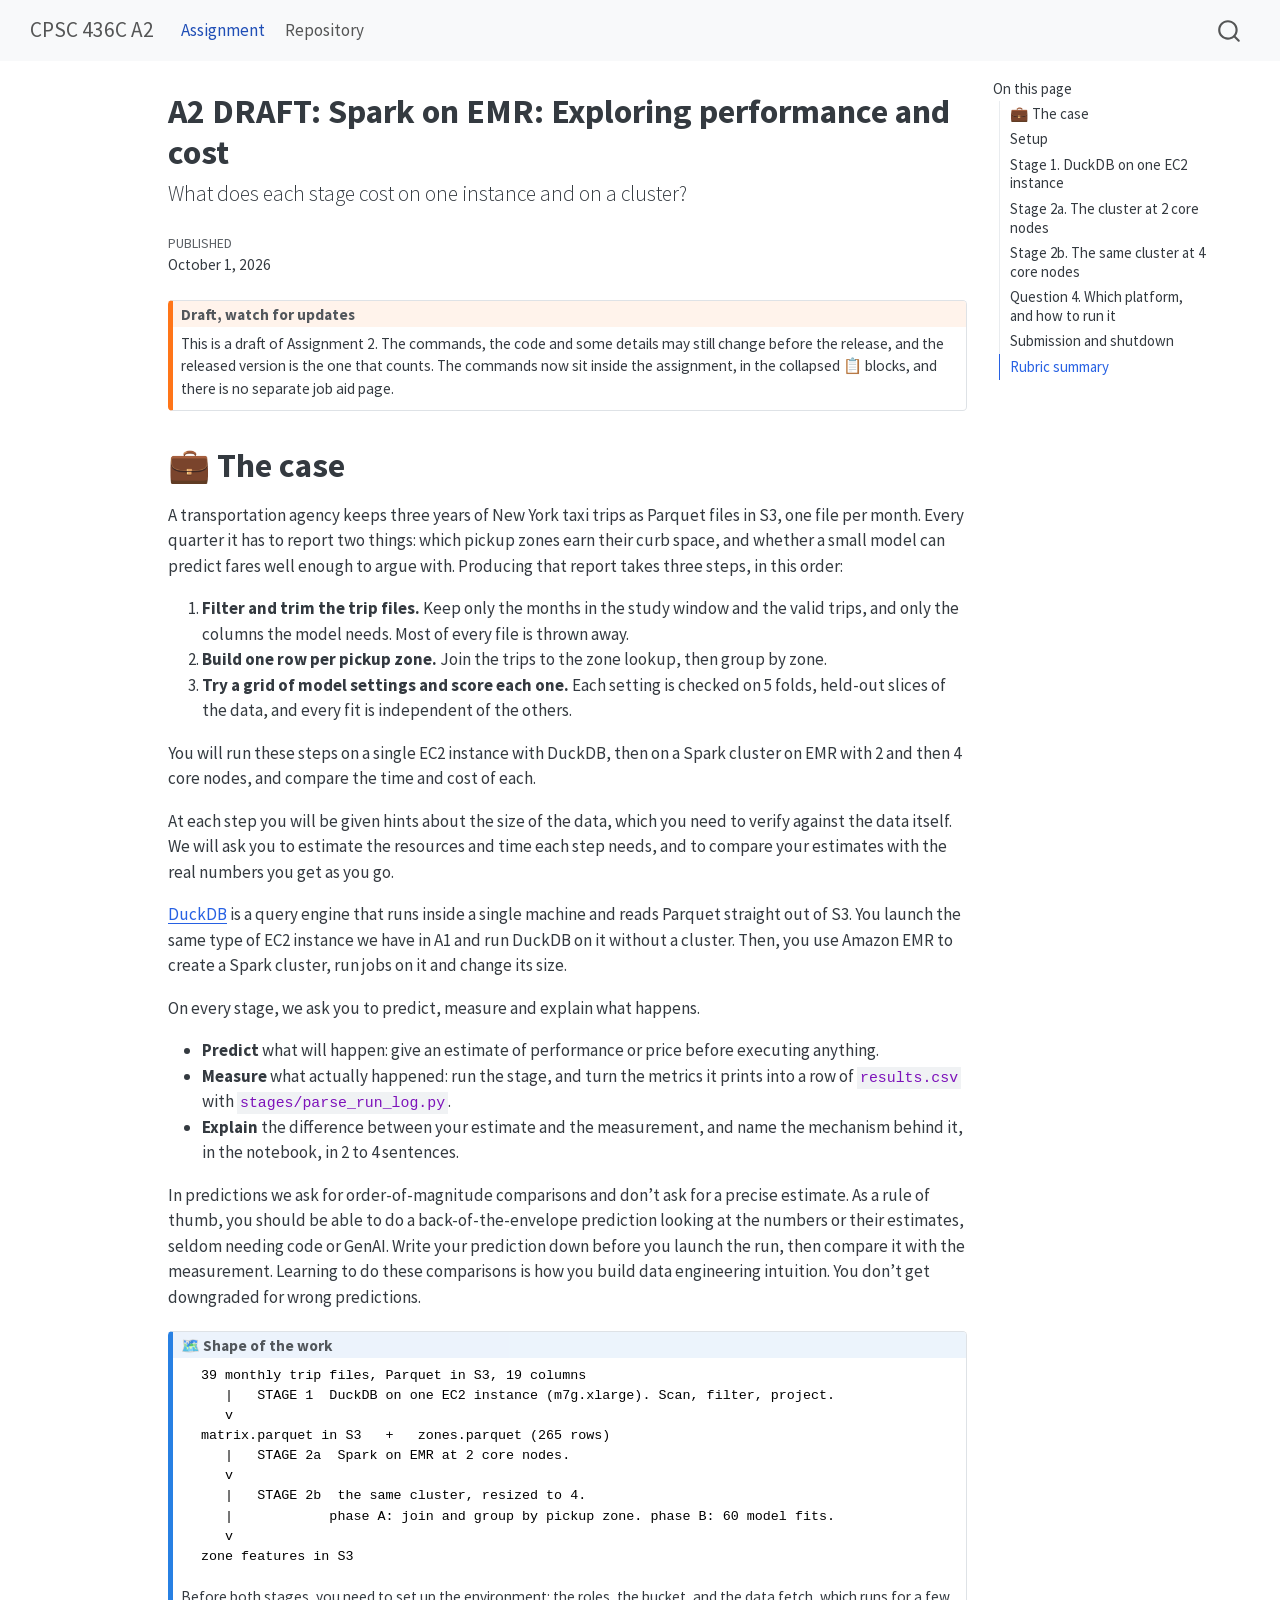
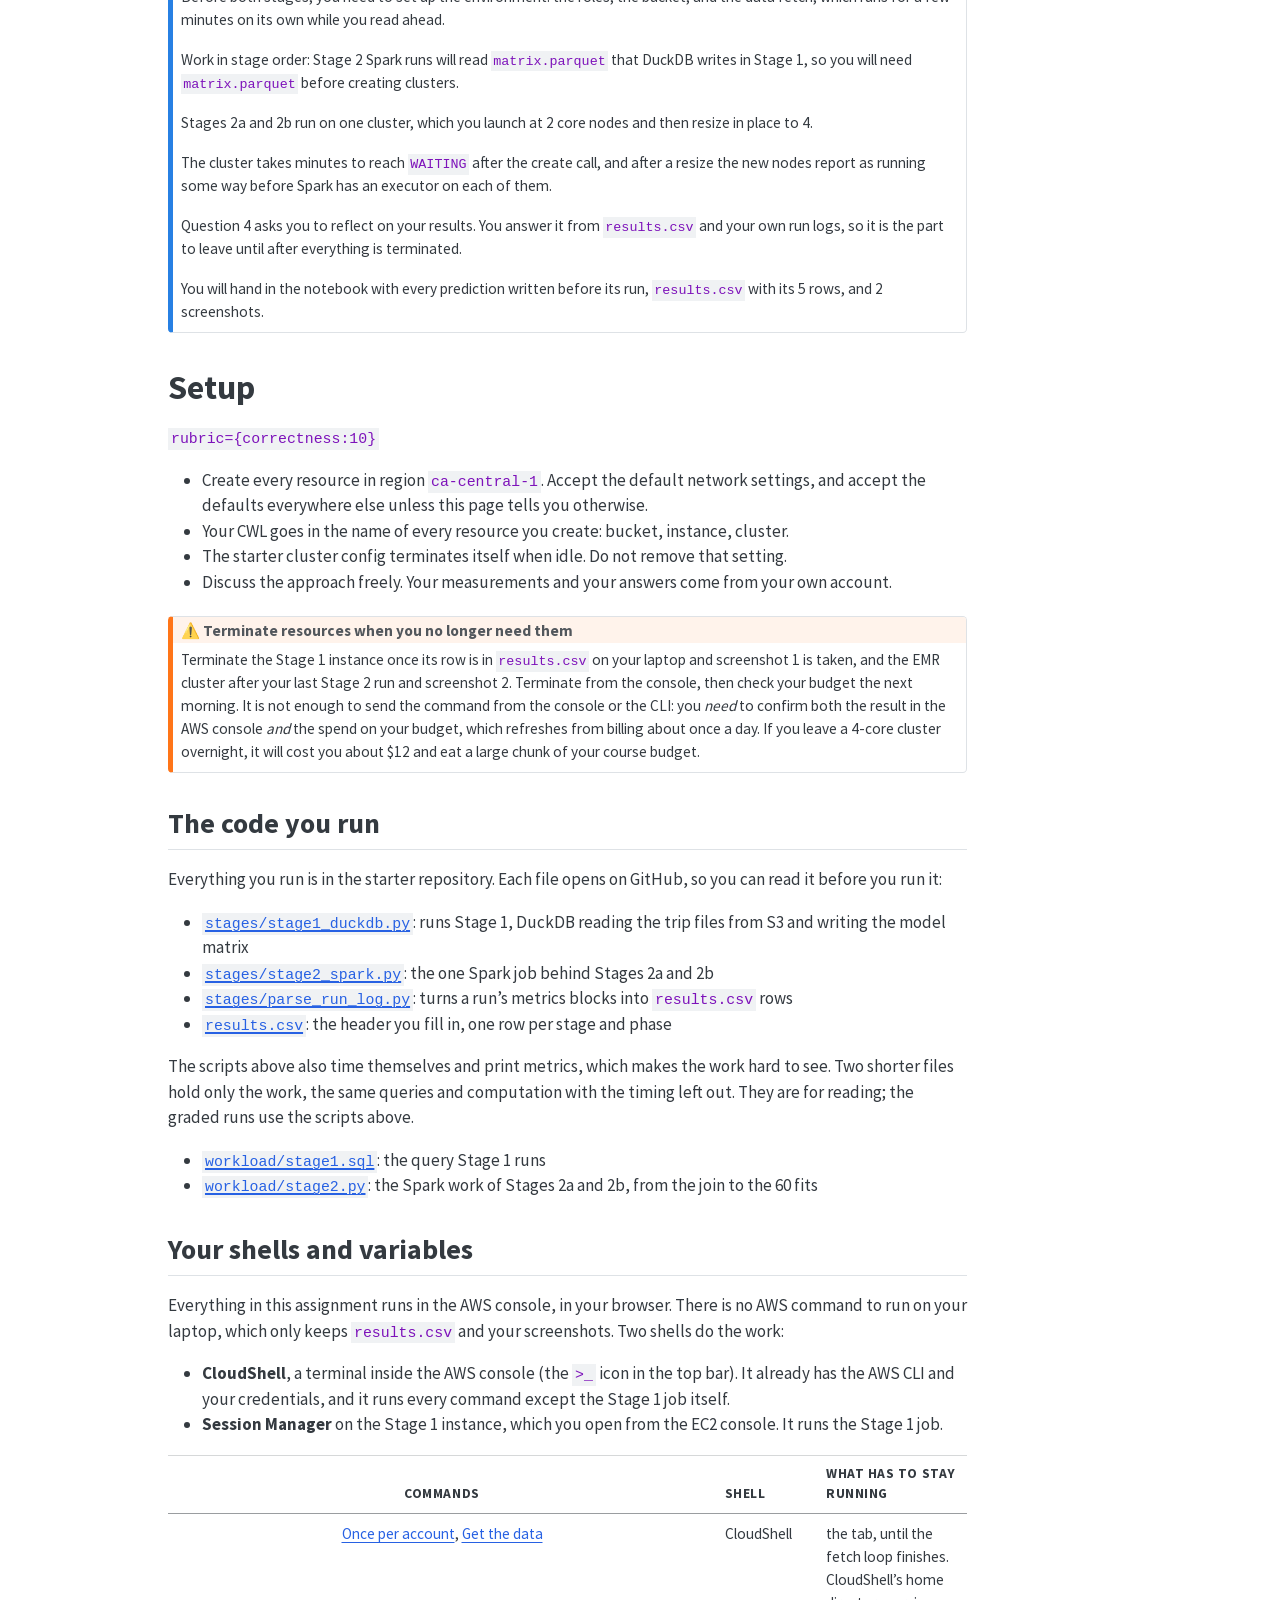
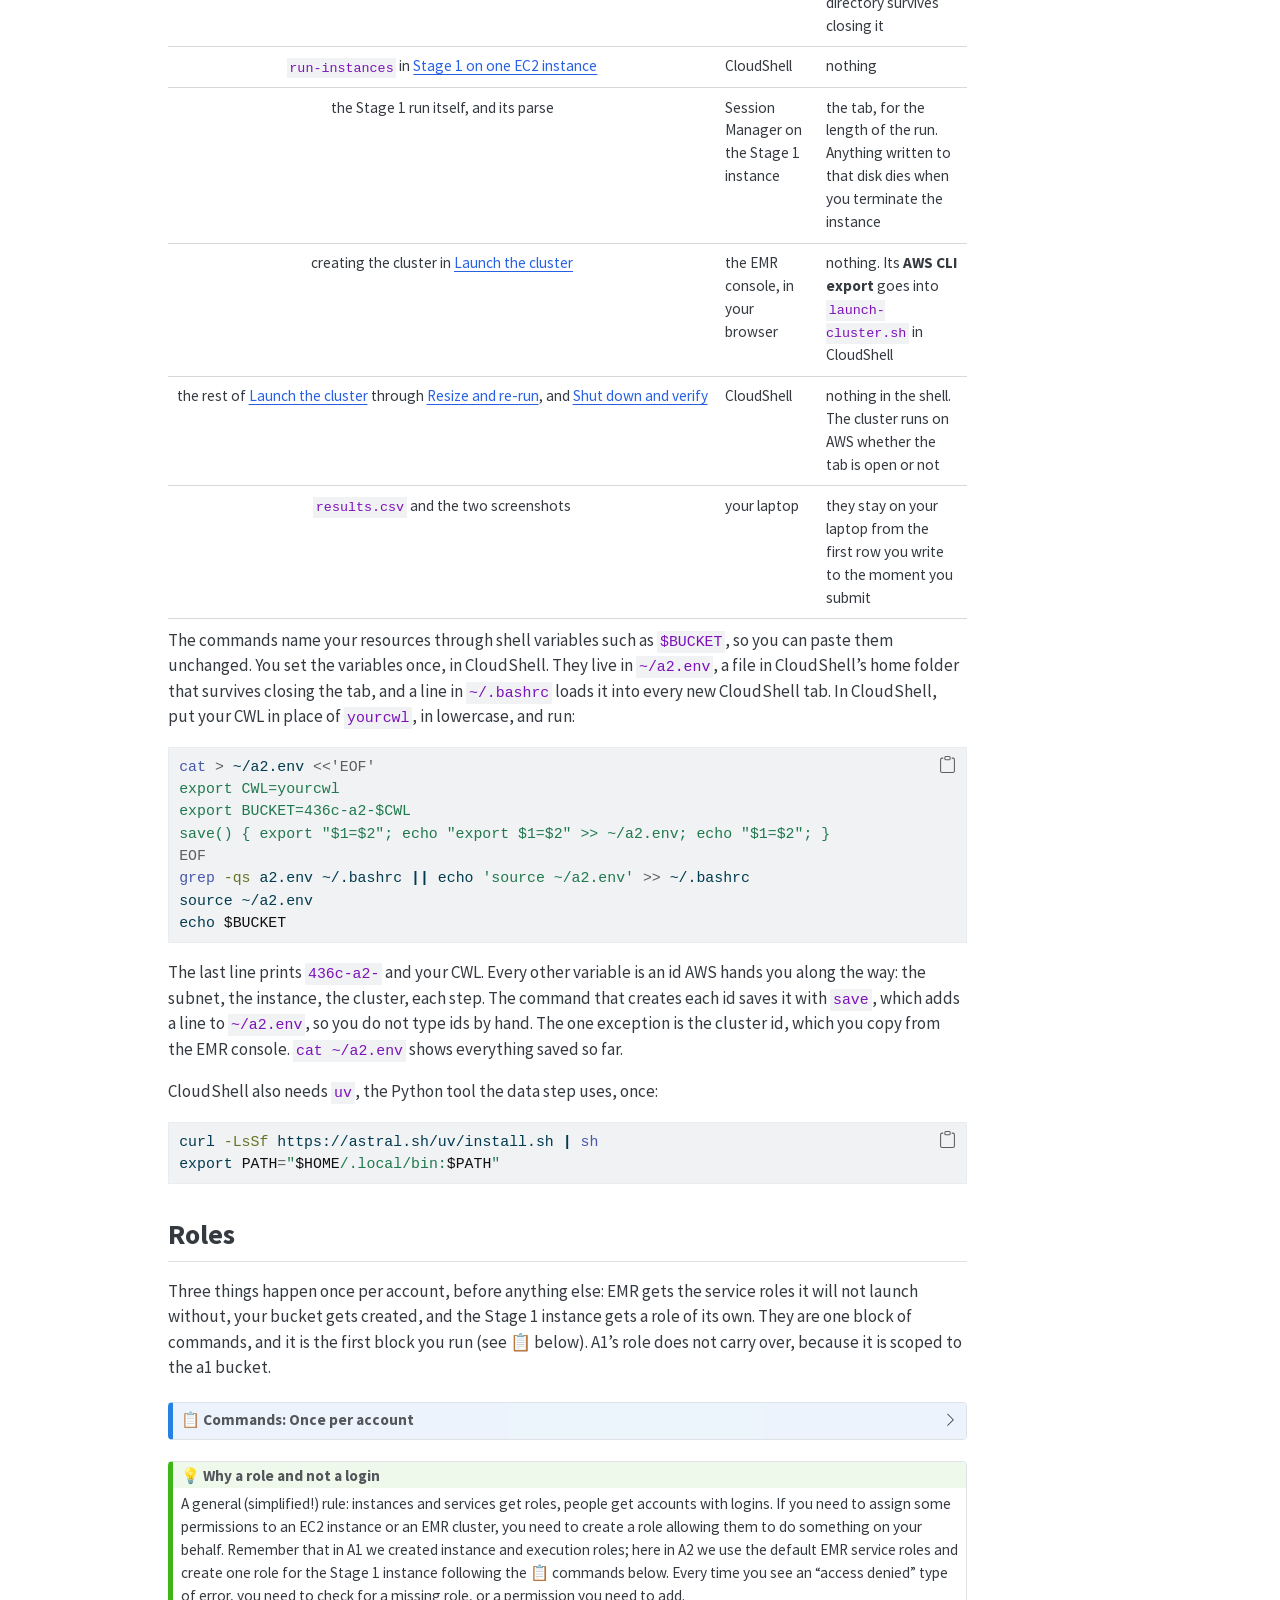
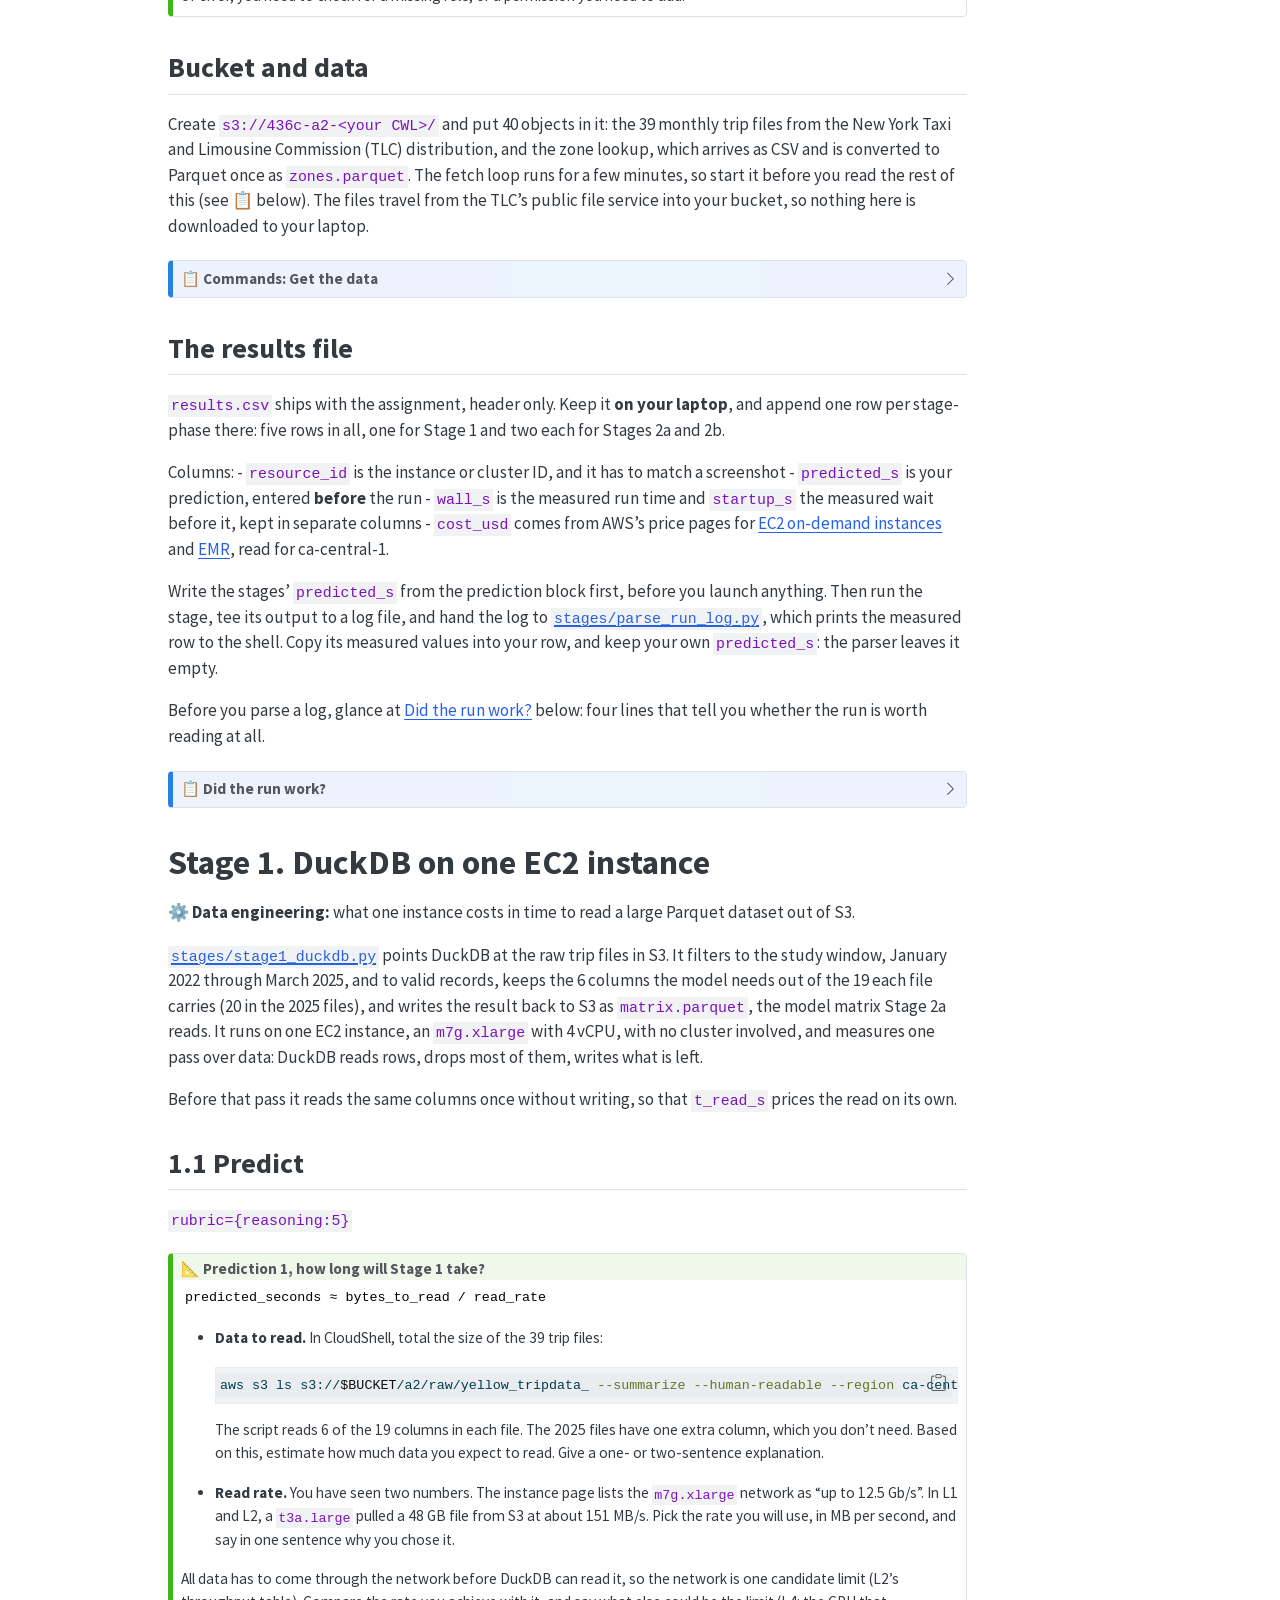
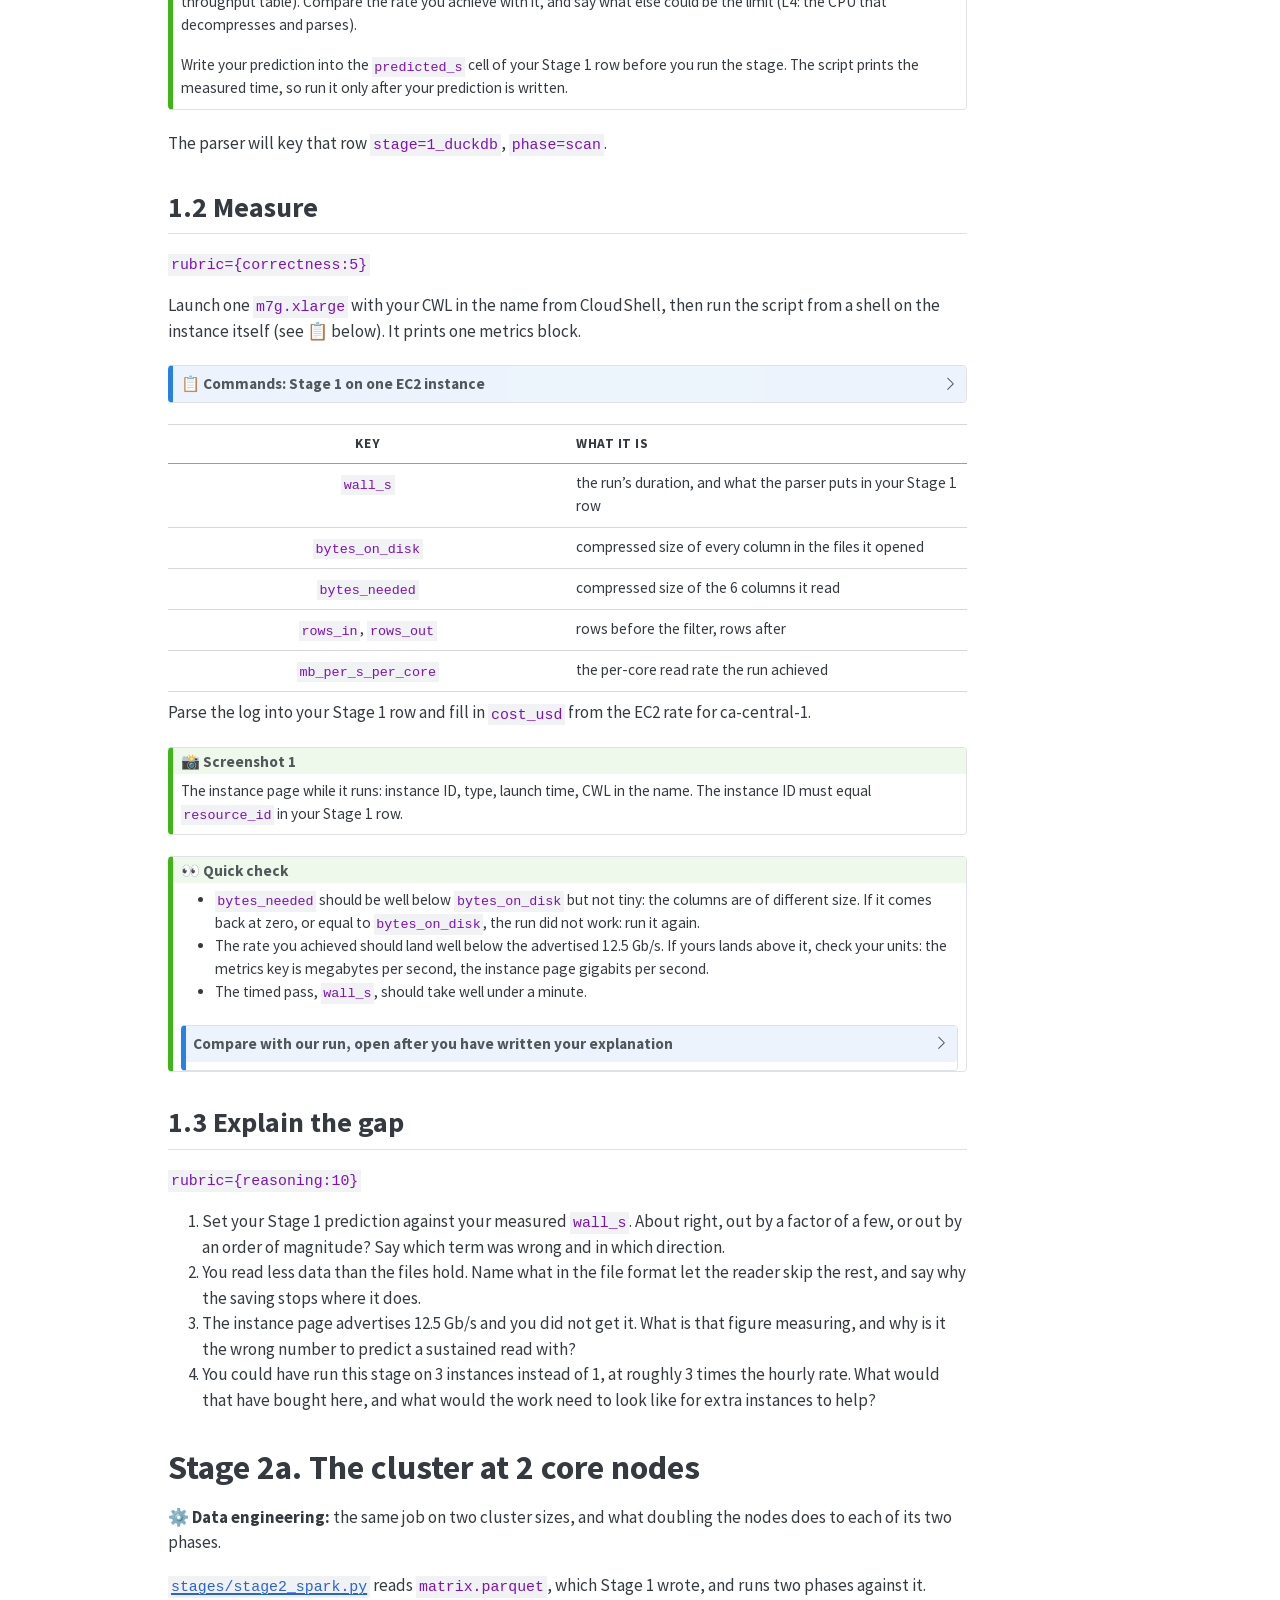
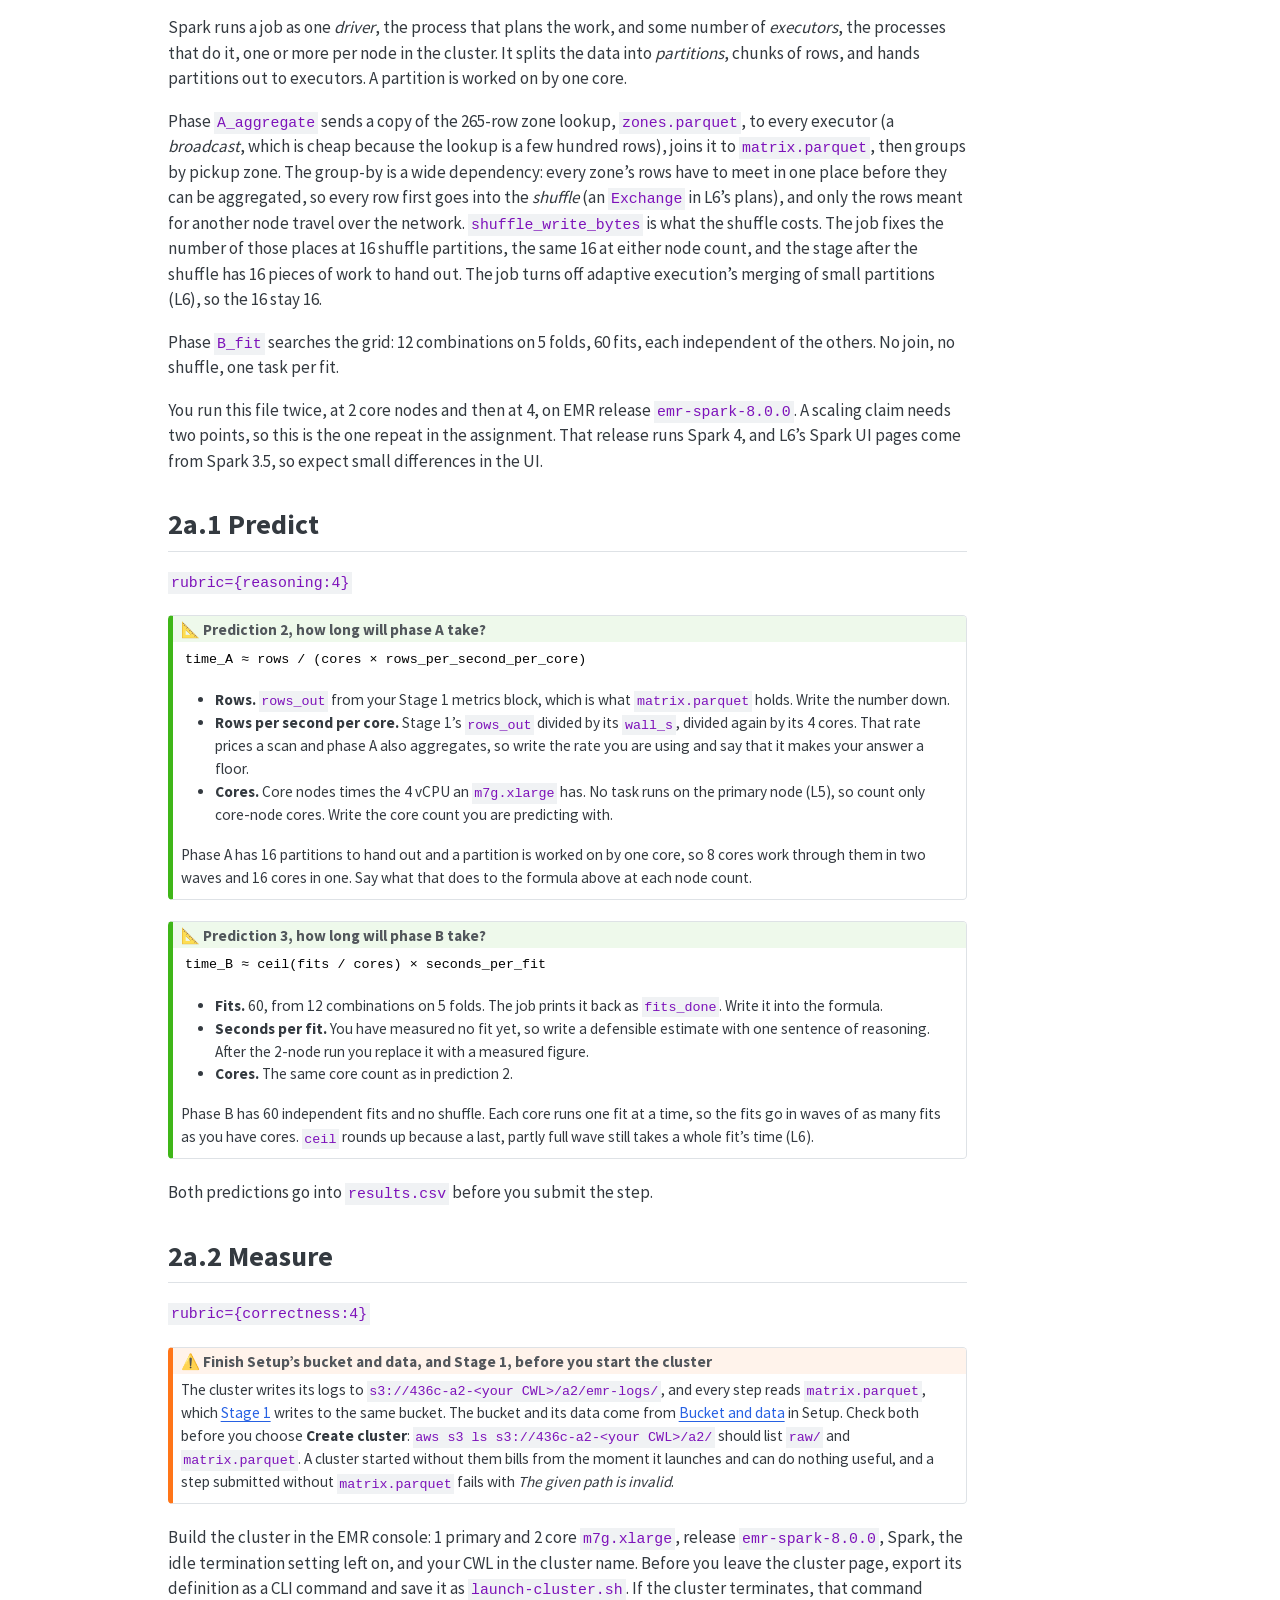
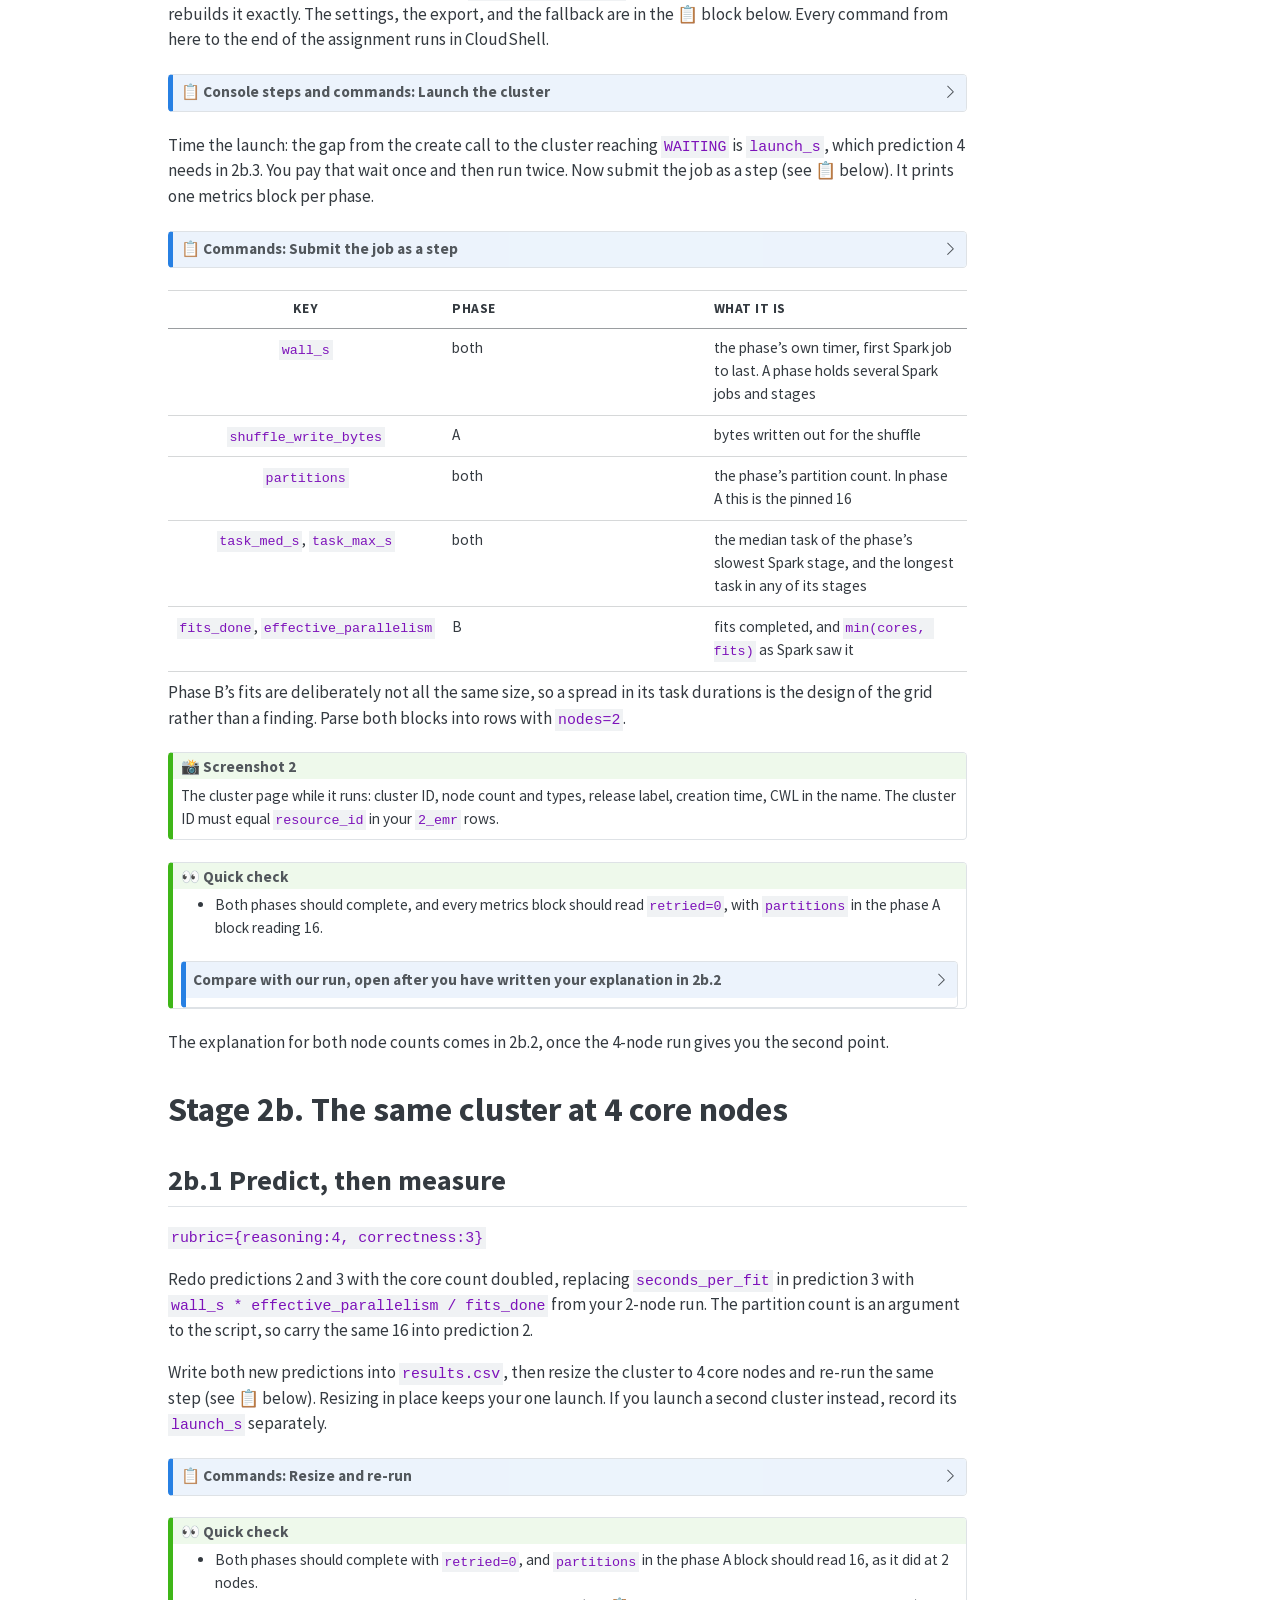
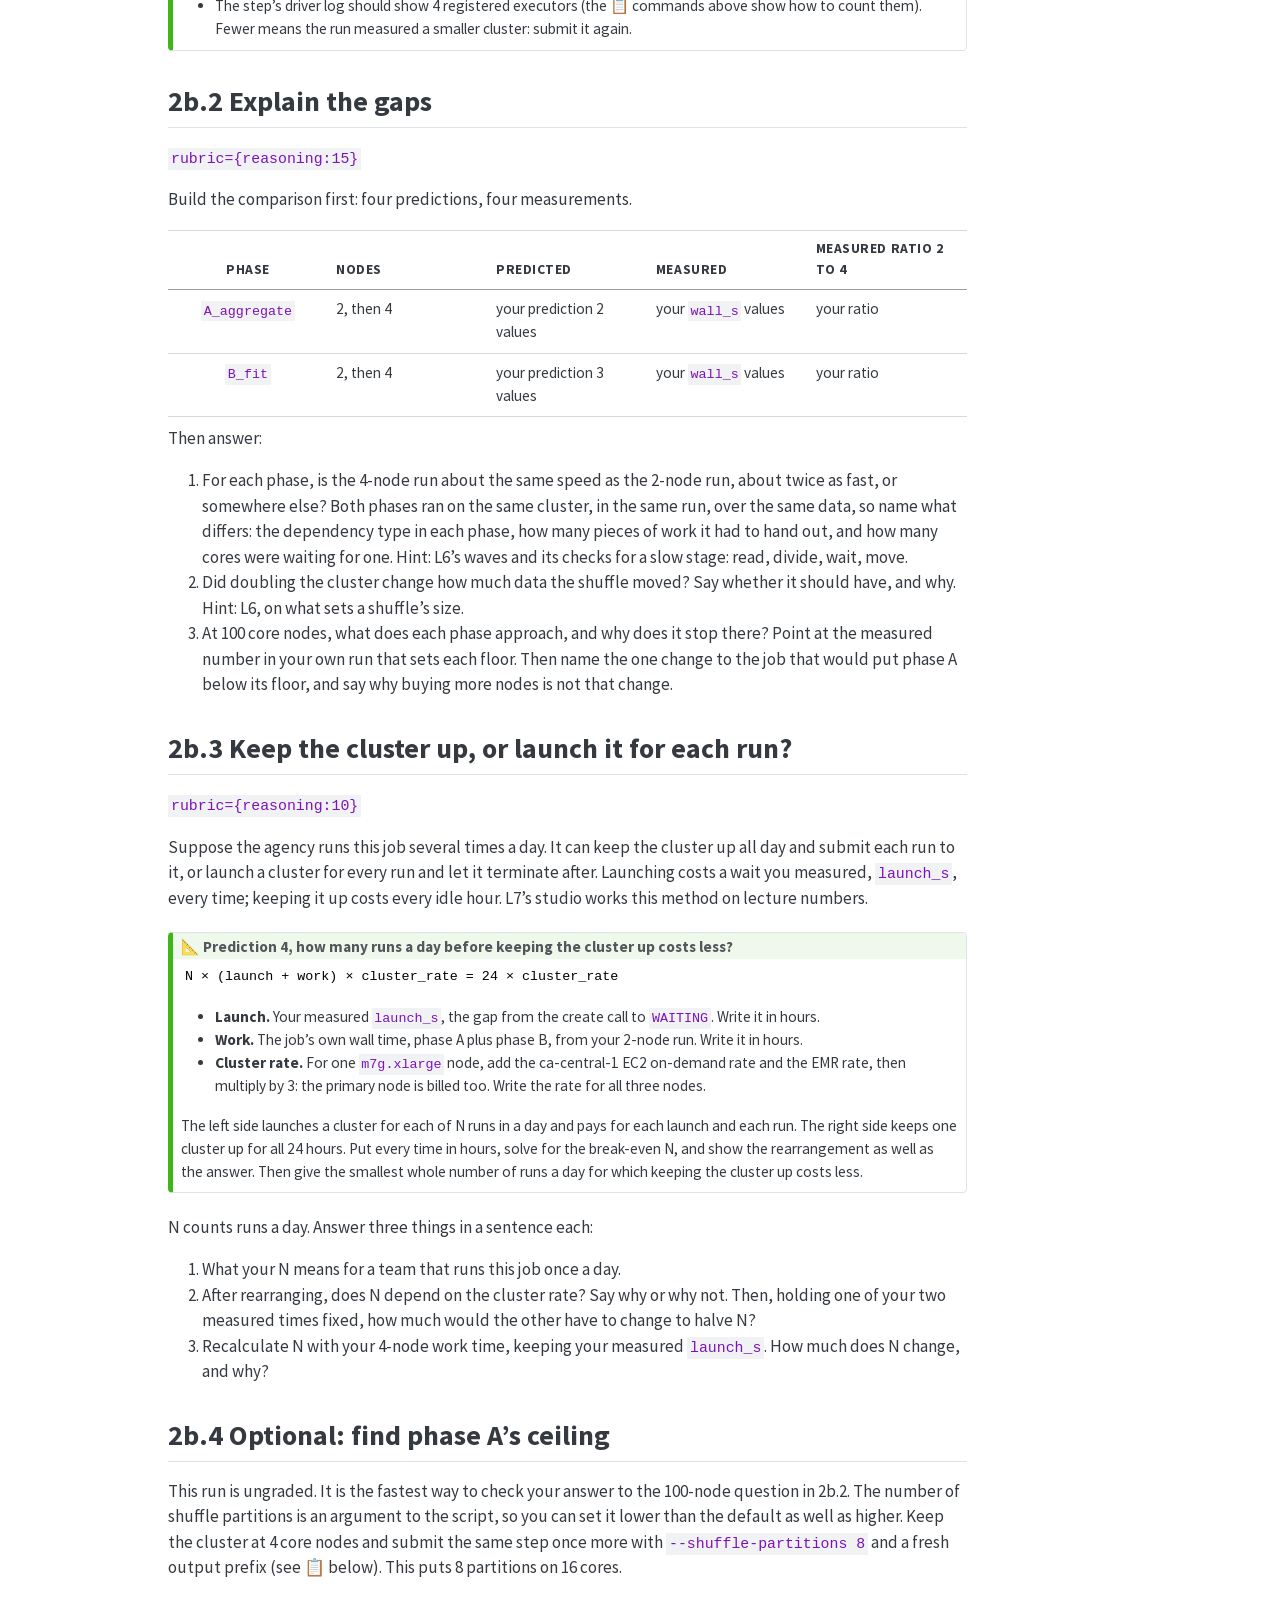
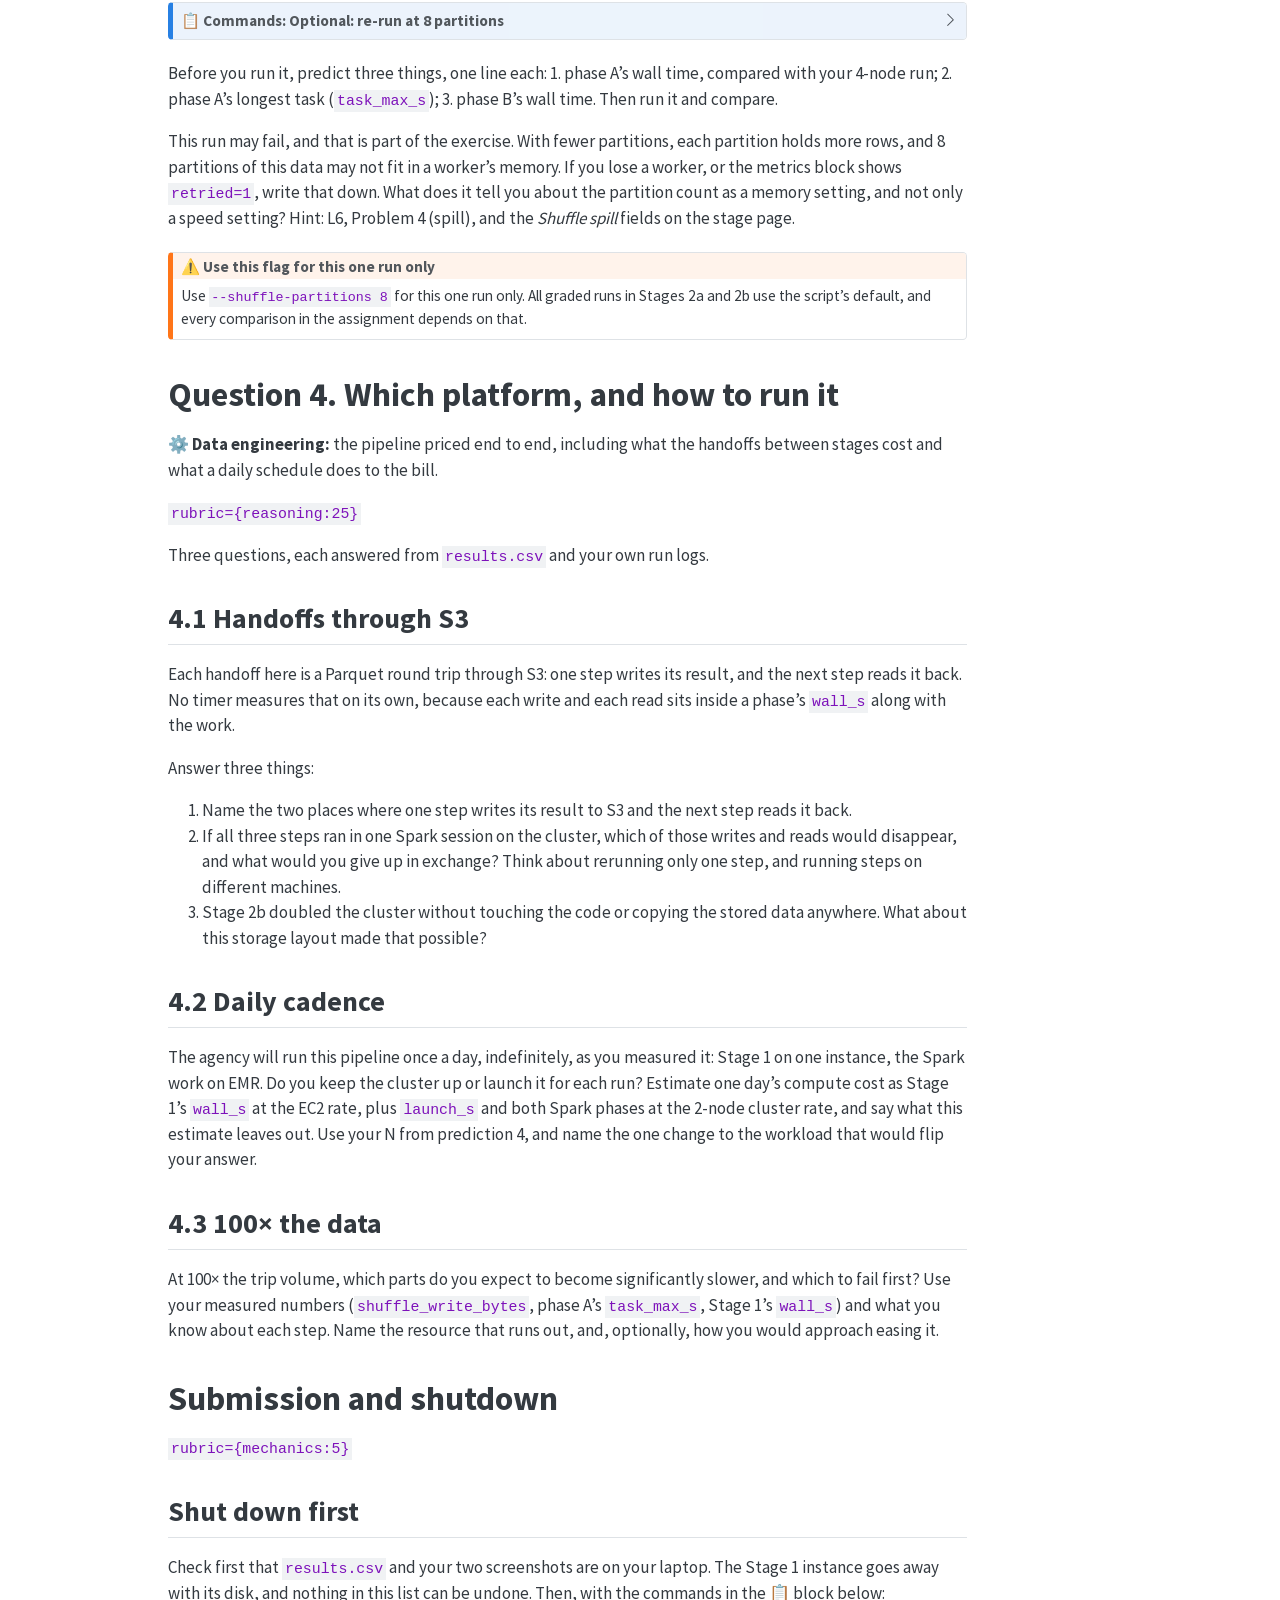
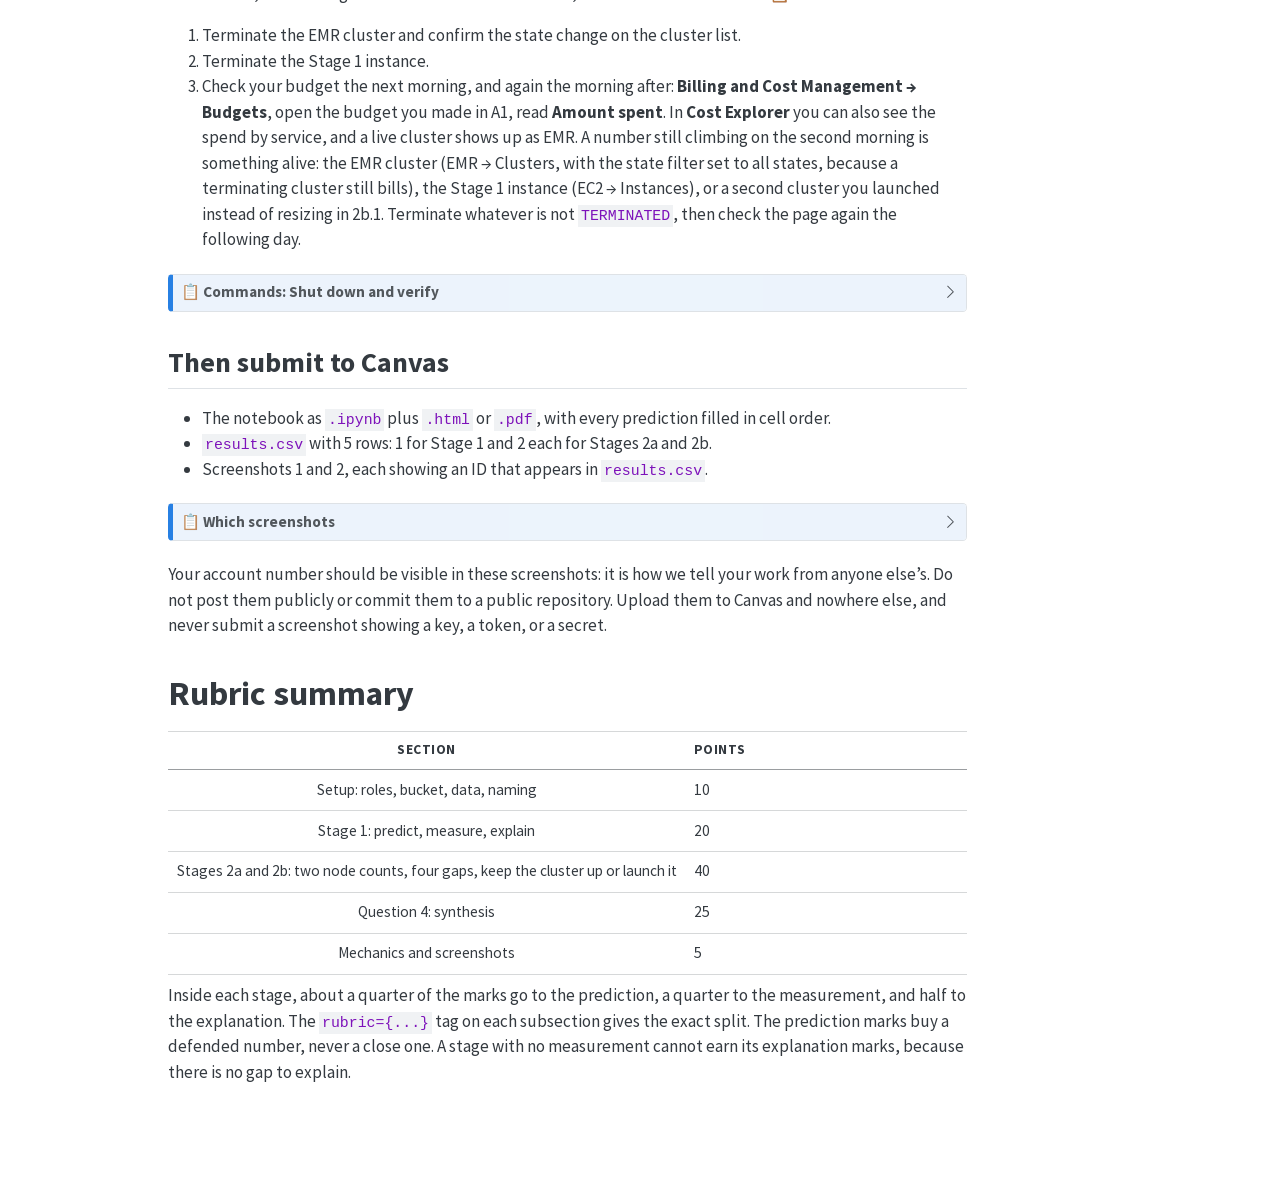
==== docs/a2.html @ 8dbb46b5 "CPSC 436C 2026W1 Assignment 2, draft: intro and results-file edits" ====
<!DOCTYPE html>
<html xmlns="http://www.w3.org/1999/xhtml" lang="en" xml:lang="en"><head>

<meta charset="utf-8">
<meta name="generator" content="quarto-1.9.37">

<meta name="viewport" content="width=device-width, initial-scale=1.0, user-scalable=yes">

<meta name="dcterms.date" content="2026-10-01">

<title>A2 DRAFT: Spark on EMR: Exploring performance and cost – CPSC 436C A2</title>
<style>

code{white-space: pre-wrap;}
span.smallcaps{font-variant: small-caps;}
div.columns{display: flex; gap: min(4vw, 1.5em);}
div.column{flex: auto; overflow-x: auto;}
div.hanging-indent{margin-left: 1.5em; text-indent: -1.5em;}
ul.task-list{list-style: none;}
ul.task-list li input[type="checkbox"] {
width: 0.8em;
margin: 0 0.8em 0.2em -1em;  vertical-align: middle;
}

html { -webkit-text-size-adjust: 100%; }
pre > code.sourceCode { white-space: pre; position: relative; }
pre > code.sourceCode > span { display: inline-block; line-height: 1.25; }
pre > code.sourceCode > span:empty { height: 1.2em; }
.sourceCode { overflow: visible; }
code.sourceCode > span { color: inherit; text-decoration: inherit; }
div.sourceCode { margin: 1em 0; }
pre.sourceCode { margin: 0; }
@media screen {
div.sourceCode { overflow: auto; }
}
@media print {
pre > code.sourceCode { white-space: pre-wrap; }
pre > code.sourceCode > span { text-indent: -5em; padding-left: 5em; }
}
pre.numberSource code
{ counter-reset: source-line 0; }
pre.numberSource code > span
{ position: relative; left: -4em; counter-increment: source-line; }
pre.numberSource code > span > a:first-child::before
{ content: counter(source-line);
position: relative; left: -1em; text-align: right; vertical-align: baseline;
border: none; display: inline-block;
-webkit-touch-callout: none; -webkit-user-select: none;
-khtml-user-select: none; -moz-user-select: none;
-ms-user-select: none; user-select: none;
padding: 0 4px; width: 4em;
}
pre.numberSource { margin-left: 3em; padding-left: 4px; }
div.sourceCode
{ }
@media screen {
pre > code.sourceCode > span > a:first-child::before { text-decoration: underline; }
}
</style>


<script>const headroomChanged = new CustomEvent("quarto-hrChanged", {
  detail: {},
  bubbles: true,
  cancelable: false,
  composed: false,
});

const announceDismiss = () => {
  const annEl = window.document.getElementById("quarto-announcement");
  if (annEl) {
    annEl.remove();

    const annId = annEl.getAttribute("data-announcement-id");
    window.localStorage.setItem(`quarto-announce-${annId}`, "true");
  }
};

const announceRegister = () => {
  const annEl = window.document.getElementById("quarto-announcement");
  if (annEl) {
    const annId = annEl.getAttribute("data-announcement-id");
    const isDismissed =
      window.localStorage.getItem(`quarto-announce-${annId}`) || false;
    if (isDismissed) {
      announceDismiss();
      return;
    } else {
      annEl.classList.remove("hidden");
    }

    const actionEl = annEl.querySelector(".quarto-announcement-action");
    if (actionEl) {
      actionEl.addEventListener("click", function (e) {
        e.preventDefault();
        // Hide the bar immediately
        announceDismiss();
      });
    }
  }
};

window.document.addEventListener("DOMContentLoaded", function () {
  let init = false;

  announceRegister();

  // Manage the back to top button, if one is present.
  let lastScrollTop = window.pageYOffset || document.documentElement.scrollTop;
  const scrollDownBuffer = 5;
  const scrollUpBuffer = 35;
  const btn = document.getElementById("quarto-back-to-top");
  const hideBackToTop = () => {
    btn.style.display = "none";
  };
  const showBackToTop = () => {
    btn.style.display = "inline-block";
  };
  if (btn) {
    window.document.addEventListener(
      "scroll",
      function () {
        const currentScrollTop =
          window.pageYOffset || document.documentElement.scrollTop;

        // Shows and hides the button 'intelligently' as the user scrolls
        if (currentScrollTop - scrollDownBuffer > lastScrollTop) {
          hideBackToTop();
          lastScrollTop = currentScrollTop <= 0 ? 0 : currentScrollTop;
        } else if (currentScrollTop < lastScrollTop - scrollUpBuffer) {
          showBackToTop();
          lastScrollTop = currentScrollTop <= 0 ? 0 : currentScrollTop;
        }

        // Show the button at the bottom, hides it at the top
        if (currentScrollTop <= 0) {
          hideBackToTop();
        } else if (
          window.innerHeight + currentScrollTop >=
          document.body.offsetHeight
        ) {
          showBackToTop();
        }
      },
      false
    );
  }

  function throttle(func, wait) {
    var timeout;
    return function () {
      const context = this;
      const args = arguments;
      const later = function () {
        clearTimeout(timeout);
        timeout = null;
        func.apply(context, args);
      };

      if (!timeout) {
        timeout = setTimeout(later, wait);
      }
    };
  }

  function headerOffset() {
    // Set an offset if there is are fixed top navbar
    const headerEl = window.document.querySelector("header.fixed-top");
    if (headerEl) {
      return headerEl.clientHeight;
    } else {
      return 0;
    }
  }

  function footerOffset() {
    const footerEl = window.document.querySelector("footer.footer");
    if (footerEl) {
      return footerEl.clientHeight;
    } else {
      return 0;
    }
  }

  function dashboardOffset() {
    const dashboardNavEl = window.document.getElementById(
      "quarto-dashboard-header"
    );
    if (dashboardNavEl !== null) {
      return dashboardNavEl.clientHeight;
    } else {
      return 0;
    }
  }

  function updateDocumentOffsetWithoutAnimation() {
    updateDocumentOffset(false);
  }

  function updateDocumentOffset(animated) {
    // set body offset
    const topOffset = headerOffset();
    const bodyOffset = topOffset + footerOffset() + dashboardOffset();
    const bodyEl = window.document.body;
    bodyEl.setAttribute("data-bs-offset", topOffset);
    bodyEl.style.paddingTop = topOffset + "px";

    // deal with sidebar offsets
    const sidebars = window.document.querySelectorAll(
      ".sidebar, .headroom-target"
    );
    sidebars.forEach((sidebar) => {
      if (!animated) {
        sidebar.classList.add("notransition");
        // Remove the no transition class after the animation has time to complete
        setTimeout(function () {
          sidebar.classList.remove("notransition");
        }, 201);
      }

      if (window.Headroom && sidebar.classList.contains("sidebar-unpinned")) {
        sidebar.style.top = "0";
        sidebar.style.maxHeight = "100vh";
      } else {
        sidebar.style.top = topOffset + "px";
        sidebar.style.maxHeight = "calc(100vh - " + topOffset + "px)";
      }
    });

    // allow space for footer
    const mainContainer = window.document.querySelector(".quarto-container");
    if (mainContainer) {
      mainContainer.style.minHeight = "calc(100vh - " + bodyOffset + "px)";
    }

    // link offset
    let linkStyle = window.document.querySelector("#quarto-target-style");
    if (!linkStyle) {
      linkStyle = window.document.createElement("style");
      linkStyle.setAttribute("id", "quarto-target-style");
      window.document.head.appendChild(linkStyle);
    }
    while (linkStyle.firstChild) {
      linkStyle.removeChild(linkStyle.firstChild);
    }
    if (topOffset > 0) {
      linkStyle.appendChild(
        window.document.createTextNode(`
      section:target::before {
        content: "";
        display: block;
        height: ${topOffset}px;
        margin: -${topOffset}px 0 0;
      }`)
      );
    }
    if (init) {
      window.dispatchEvent(headroomChanged);
    }
    init = true;
  }

  // initialize headroom
  var header = window.document.querySelector("#quarto-header");
  if (header && window.Headroom) {
    const headroom = new window.Headroom(header, {
      tolerance: 5,
      onPin: function () {
        const sidebars = window.document.querySelectorAll(
          ".sidebar, .headroom-target"
        );
        sidebars.forEach((sidebar) => {
          sidebar.classList.remove("sidebar-unpinned");
        });
        updateDocumentOffset();
      },
      onUnpin: function () {
        const sidebars = window.document.querySelectorAll(
          ".sidebar, .headroom-target"
        );
        sidebars.forEach((sidebar) => {
          sidebar.classList.add("sidebar-unpinned");
        });
        updateDocumentOffset();
      },
    });
    headroom.init();

    let frozen = false;
    window.quartoToggleHeadroom = function () {
      if (frozen) {
        headroom.unfreeze();
        frozen = false;
      } else {
        headroom.freeze();
        frozen = true;
      }
    };
  }

  window.addEventListener(
    "hashchange",
    function (e) {
      if (
        getComputedStyle(document.documentElement).scrollBehavior !== "smooth"
      ) {
        window.scrollTo(0, window.pageYOffset - headerOffset());
      }
    },
    false
  );

  // Observe size changed for the header
  const headerEl = window.document.querySelector("header.fixed-top");
  if (headerEl && window.ResizeObserver) {
    const observer = new window.ResizeObserver(() => {
      setTimeout(updateDocumentOffsetWithoutAnimation, 0);
    });
    observer.observe(headerEl, {
      attributes: true,
      childList: true,
      characterData: true,
    });
  } else {
    window.addEventListener(
      "resize",
      throttle(updateDocumentOffsetWithoutAnimation, 50)
    );
  }
  setTimeout(updateDocumentOffsetWithoutAnimation, 250);

  // fixup index.html links if we aren't on the filesystem
  if (window.location.protocol !== "file:") {
    const links = window.document.querySelectorAll("a");
    for (let i = 0; i < links.length; i++) {
      if (links[i].href) {
        links[i].dataset.originalHref = links[i].href;
        links[i].href = links[i].href.replace(/\/index\.html/, "/");
      }
    }

    // Fixup any sharing links that require urls
    // Append url to any sharing urls
    const sharingLinks = window.document.querySelectorAll(
      "a.sidebar-tools-main-item, a.quarto-navigation-tool, a.quarto-navbar-tools, a.quarto-navbar-tools-item"
    );
    for (let i = 0; i < sharingLinks.length; i++) {
      const sharingLink = sharingLinks[i];
      const href = sharingLink.getAttribute("href");
      if (href) {
        sharingLink.setAttribute(
          "href",
          href.replace("|url|", window.location.href)
        );
      }
    }

    // Scroll the active navigation item into view, if necessary
    const navSidebar = window.document.querySelector("nav#quarto-sidebar");
    if (navSidebar) {
      // Find the active item
      const activeItem = navSidebar.querySelector("li.sidebar-item a.active");
      if (activeItem) {
        // Wait for the scroll height and height to resolve by observing size changes on the
        // nav element that is scrollable
        const resizeObserver = new ResizeObserver((_entries) => {
          // The bottom of the element
          const elBottom = activeItem.offsetTop;
          const viewBottom = navSidebar.scrollTop + navSidebar.clientHeight;

          // The element height and scroll height are the same, then we are still loading
          if (viewBottom !== navSidebar.scrollHeight) {
            // Determine if the item isn't visible and scroll to it
            if (elBottom >= viewBottom) {
              navSidebar.scrollTop = elBottom;
            }

            // stop observing now since we've completed the scroll
            resizeObserver.unobserve(navSidebar);
          }
        });
        resizeObserver.observe(navSidebar);
      }
    }
  }
});
</script>
<script>/*!
 * headroom.js v0.12.0 - Give your page some headroom. Hide your header until you need it
 * Copyright (c) 2020 Nick Williams - http://wicky.nillia.ms/headroom.js
 * License: MIT
 */

!function(t,n){"object"==typeof exports&&"undefined"!=typeof module?module.exports=n():"function"==typeof define&&define.amd?define(n):(t=t||self).Headroom=n()}(this,function(){"use strict";function t(){return"undefined"!=typeof window}function d(t){return function(t){return t&&t.document&&function(t){return 9===t.nodeType}(t.document)}(t)?function(t){var n=t.document,o=n.body,s=n.documentElement;return{scrollHeight:function(){return Math.max(o.scrollHeight,s.scrollHeight,o.offsetHeight,s.offsetHeight,o.clientHeight,s.clientHeight)},height:function(){return t.innerHeight||s.clientHeight||o.clientHeight},scrollY:function(){return void 0!==t.pageYOffset?t.pageYOffset:(s||o.parentNode||o).scrollTop}}}(t):function(t){return{scrollHeight:function(){return Math.max(t.scrollHeight,t.offsetHeight,t.clientHeight)},height:function(){return Math.max(t.offsetHeight,t.clientHeight)},scrollY:function(){return t.scrollTop}}}(t)}function n(t,s,e){var n,o=function(){var n=!1;try{var t={get passive(){n=!0}};window.addEventListener("test",t,t),window.removeEventListener("test",t,t)}catch(t){n=!1}return n}(),i=!1,r=d(t),l=r.scrollY(),a={};function c(){var t=Math.round(r.scrollY()),n=r.height(),o=r.scrollHeight();a.scrollY=t,a.lastScrollY=l,a.direction=l<t?"down":"up",a.distance=Math.abs(t-l),a.isOutOfBounds=t<0||o<t+n,a.top=t<=s.offset[a.direction],a.bottom=o<=t+n,a.toleranceExceeded=a.distance>s.tolerance[a.direction],e(a),l=t,i=!1}function h(){i||(i=!0,n=requestAnimationFrame(c))}var u=!!o&&{passive:!0,capture:!1};return t.addEventListener("scroll",h,u),c(),{destroy:function(){cancelAnimationFrame(n),t.removeEventListener("scroll",h,u)}}}function o(t){return t===Object(t)?t:{down:t,up:t}}function s(t,n){n=n||{},Object.assign(this,s.options,n),this.classes=Object.assign({},s.options.classes,n.classes),this.elem=t,this.tolerance=o(this.tolerance),this.offset=o(this.offset),this.initialised=!1,this.frozen=!1}return s.prototype={constructor:s,init:function(){return s.cutsTheMustard&&!this.initialised&&(this.addClass("initial"),this.initialised=!0,setTimeout(function(t){t.scrollTracker=n(t.scroller,{offset:t.offset,tolerance:t.tolerance},t.update.bind(t))},100,this)),this},destroy:function(){this.initialised=!1,Object.keys(this.classes).forEach(this.removeClass,this),this.scrollTracker.destroy()},unpin:function(){!this.hasClass("pinned")&&this.hasClass("unpinned")||(this.addClass("unpinned"),this.removeClass("pinned"),this.onUnpin&&this.onUnpin.call(this))},pin:function(){this.hasClass("unpinned")&&(this.addClass("pinned"),this.removeClass("unpinned"),this.onPin&&this.onPin.call(this))},freeze:function(){this.frozen=!0,this.addClass("frozen")},unfreeze:function(){this.frozen=!1,this.removeClass("frozen")},top:function(){this.hasClass("top")||(this.addClass("top"),this.removeClass("notTop"),this.onTop&&this.onTop.call(this))},notTop:function(){this.hasClass("notTop")||(this.addClass("notTop"),this.removeClass("top"),this.onNotTop&&this.onNotTop.call(this))},bottom:function(){this.hasClass("bottom")||(this.addClass("bottom"),this.removeClass("notBottom"),this.onBottom&&this.onBottom.call(this))},notBottom:function(){this.hasClass("notBottom")||(this.addClass("notBottom"),this.removeClass("bottom"),this.onNotBottom&&this.onNotBottom.call(this))},shouldUnpin:function(t){return"down"===t.direction&&!t.top&&t.toleranceExceeded},shouldPin:function(t){return"up"===t.direction&&t.toleranceExceeded||t.top},addClass:function(t){this.elem.classList.add.apply(this.elem.classList,this.classes[t].split(" "))},removeClass:function(t){this.elem.classList.remove.apply(this.elem.classList,this.classes[t].split(" "))},hasClass:function(t){return this.classes[t].split(" ").every(function(t){return this.classList.contains(t)},this.elem)},update:function(t){t.isOutOfBounds||!0!==this.frozen&&(t.top?this.top():this.notTop(),t.bottom?this.bottom():this.notBottom(),this.shouldUnpin(t)?this.unpin():this.shouldPin(t)&&this.pin())}},s.options={tolerance:{up:0,down:0},offset:0,scroller:t()?window:null,classes:{frozen:"headroom--frozen",pinned:"headroom--pinned",unpinned:"headroom--unpinned",top:"headroom--top",notTop:"headroom--not-top",bottom:"headroom--bottom",notBottom:"headroom--not-bottom",initial:"headroom"}},s.cutsTheMustard=!!(t()&&function(){}.bind&&"classList"in document.documentElement&&Object.assign&&Object.keys&&requestAnimationFrame),s});
</script>
<script>/*!
 * clipboard.js v2.0.11
 * https://clipboardjs.com/
 *
 * Licensed MIT © Zeno Rocha
 */
!function(t,e){"object"==typeof exports&&"object"==typeof module?module.exports=e():"function"==typeof define&&define.amd?define([],e):"object"==typeof exports?exports.ClipboardJS=e():t.ClipboardJS=e()}(this,function(){return n={686:function(t,e,n){"use strict";n.d(e,{default:function(){return b}});var e=n(279),i=n.n(e),e=n(370),u=n.n(e),e=n(817),r=n.n(e);function c(t){try{return document.execCommand(t)}catch(t){return}}var a=function(t){t=r()(t);return c("cut"),t};function o(t,e){var n,o,t=(n=t,o="rtl"===document.documentElement.getAttribute("dir"),(t=document.createElement("textarea")).style.fontSize="12pt",t.style.border="0",t.style.padding="0",t.style.margin="0",t.style.position="absolute",t.style[o?"right":"left"]="-9999px",o=window.pageYOffset||document.documentElement.scrollTop,t.style.top="".concat(o,"px"),t.setAttribute("readonly",""),t.value=n,t);return e.container.appendChild(t),e=r()(t),c("copy"),t.remove(),e}var f=function(t){var e=1<arguments.length&&void 0!==arguments[1]?arguments[1]:{container:document.body},n="";return"string"==typeof t?n=o(t,e):t instanceof HTMLInputElement&&!["text","search","url","tel","password"].includes(null==t?void 0:t.type)?n=o(t.value,e):(n=r()(t),c("copy")),n};function l(t){return(l="function"==typeof Symbol&&"symbol"==typeof Symbol.iterator?function(t){return typeof t}:function(t){return t&&"function"==typeof Symbol&&t.constructor===Symbol&&t!==Symbol.prototype?"symbol":typeof t})(t)}var s=function(){var t=0<arguments.length&&void 0!==arguments[0]?arguments[0]:{},e=t.action,n=void 0===e?"copy":e,o=t.container,e=t.target,t=t.text;if("copy"!==n&&"cut"!==n)throw new Error('Invalid "action" value, use either "copy" or "cut"');if(void 0!==e){if(!e||"object"!==l(e)||1!==e.nodeType)throw new Error('Invalid "target" value, use a valid Element');if("copy"===n&&e.hasAttribute("disabled"))throw new Error('Invalid "target" attribute. Please use "readonly" instead of "disabled" attribute');if("cut"===n&&(e.hasAttribute("readonly")||e.hasAttribute("disabled")))throw new Error('Invalid "target" attribute. You can\'t cut text from elements with "readonly" or "disabled" attributes')}return t?f(t,{container:o}):e?"cut"===n?a(e):f(e,{container:o}):void 0};function p(t){return(p="function"==typeof Symbol&&"symbol"==typeof Symbol.iterator?function(t){return typeof t}:function(t){return t&&"function"==typeof Symbol&&t.constructor===Symbol&&t!==Symbol.prototype?"symbol":typeof t})(t)}function d(t,e){for(var n=0;n<e.length;n++){var o=e[n];o.enumerable=o.enumerable||!1,o.configurable=!0,"value"in o&&(o.writable=!0),Object.defineProperty(t,o.key,o)}}function y(t,e){return(y=Object.setPrototypeOf||function(t,e){return t.__proto__=e,t})(t,e)}function h(n){var o=function(){if("undefined"==typeof Reflect||!Reflect.construct)return!1;if(Reflect.construct.sham)return!1;if("function"==typeof Proxy)return!0;try{return Date.prototype.toString.call(Reflect.construct(Date,[],function(){})),!0}catch(t){return!1}}();return function(){var t,e=v(n);return t=o?(t=v(this).constructor,Reflect.construct(e,arguments,t)):e.apply(this,arguments),e=this,!(t=t)||"object"!==p(t)&&"function"!=typeof t?function(t){if(void 0!==t)return t;throw new ReferenceError("this hasn't been initialised - super() hasn't been called")}(e):t}}function v(t){return(v=Object.setPrototypeOf?Object.getPrototypeOf:function(t){return t.__proto__||Object.getPrototypeOf(t)})(t)}function m(t,e){t="data-clipboard-".concat(t);if(e.hasAttribute(t))return e.getAttribute(t)}var b=function(){!function(t,e){if("function"!=typeof e&&null!==e)throw new TypeError("Super expression must either be null or a function");t.prototype=Object.create(e&&e.prototype,{constructor:{value:t,writable:!0,configurable:!0}}),e&&y(t,e)}(r,i());var t,e,n,o=h(r);function r(t,e){var n;return function(t){if(!(t instanceof r))throw new TypeError("Cannot call a class as a function")}(this),(n=o.call(this)).resolveOptions(e),n.listenClick(t),n}return t=r,n=[{key:"copy",value:function(t){var e=1<arguments.length&&void 0!==arguments[1]?arguments[1]:{container:document.body};return f(t,e)}},{key:"cut",value:function(t){return a(t)}},{key:"isSupported",value:function(){var t=0<arguments.length&&void 0!==arguments[0]?arguments[0]:["copy","cut"],t="string"==typeof t?[t]:t,e=!!document.queryCommandSupported;return t.forEach(function(t){e=e&&!!document.queryCommandSupported(t)}),e}}],(e=[{key:"resolveOptions",value:function(){var t=0<arguments.length&&void 0!==arguments[0]?arguments[0]:{};this.action="function"==typeof t.action?t.action:this.defaultAction,this.target="function"==typeof t.target?t.target:this.defaultTarget,this.text="function"==typeof t.text?t.text:this.defaultText,this.container="object"===p(t.container)?t.container:document.body}},{key:"listenClick",value:function(t){var e=this;this.listener=u()(t,"click",function(t){return e.onClick(t)})}},{key:"onClick",value:function(t){var e=t.delegateTarget||t.currentTarget,n=this.action(e)||"copy",t=s({action:n,container:this.container,target:this.target(e),text:this.text(e)});this.emit(t?"success":"error",{action:n,text:t,trigger:e,clearSelection:function(){e&&e.focus(),window.getSelection().removeAllRanges()}})}},{key:"defaultAction",value:function(t){return m("action",t)}},{key:"defaultTarget",value:function(t){t=m("target",t);if(t)return document.querySelector(t)}},{key:"defaultText",value:function(t){return m("text",t)}},{key:"destroy",value:function(){this.listener.destroy()}}])&&d(t.prototype,e),n&&d(t,n),r}()},828:function(t){var e;"undefined"==typeof Element||Element.prototype.matches||((e=Element.prototype).matches=e.matchesSelector||e.mozMatchesSelector||e.msMatchesSelector||e.oMatchesSelector||e.webkitMatchesSelector),t.exports=function(t,e){for(;t&&9!==t.nodeType;){if("function"==typeof t.matches&&t.matches(e))return t;t=t.parentNode}}},438:function(t,e,n){var u=n(828);function i(t,e,n,o,r){var i=function(e,n,t,o){return function(t){t.delegateTarget=u(t.target,n),t.delegateTarget&&o.call(e,t)}}.apply(this,arguments);return t.addEventListener(n,i,r),{destroy:function(){t.removeEventListener(n,i,r)}}}t.exports=function(t,e,n,o,r){return"function"==typeof t.addEventListener?i.apply(null,arguments):"function"==typeof n?i.bind(null,document).apply(null,arguments):("string"==typeof t&&(t=document.querySelectorAll(t)),Array.prototype.map.call(t,function(t){return i(t,e,n,o,r)}))}},879:function(t,n){n.node=function(t){return void 0!==t&&t instanceof HTMLElement&&1===t.nodeType},n.nodeList=function(t){var e=Object.prototype.toString.call(t);return void 0!==t&&("[object NodeList]"===e||"[object HTMLCollection]"===e)&&"length"in t&&(0===t.length||n.node(t[0]))},n.string=function(t){return"string"==typeof t||t instanceof String},n.fn=function(t){return"[object Function]"===Object.prototype.toString.call(t)}},370:function(t,e,n){var f=n(879),l=n(438);t.exports=function(t,e,n){if(!t&&!e&&!n)throw new Error("Missing required arguments");if(!f.string(e))throw new TypeError("Second argument must be a String");if(!f.fn(n))throw new TypeError("Third argument must be a Function");if(f.node(t))return c=e,a=n,(u=t).addEventListener(c,a),{destroy:function(){u.removeEventListener(c,a)}};if(f.nodeList(t))return o=t,r=e,i=n,Array.prototype.forEach.call(o,function(t){t.addEventListener(r,i)}),{destroy:function(){Array.prototype.forEach.call(o,function(t){t.removeEventListener(r,i)})}};if(f.string(t))return t=t,e=e,n=n,l(document.body,t,e,n);throw new TypeError("First argument must be a String, HTMLElement, HTMLCollection, or NodeList");var o,r,i,u,c,a}},817:function(t){t.exports=function(t){var e,n="SELECT"===t.nodeName?(t.focus(),t.value):"INPUT"===t.nodeName||"TEXTAREA"===t.nodeName?((e=t.hasAttribute("readonly"))||t.setAttribute("readonly",""),t.select(),t.setSelectionRange(0,t.value.length),e||t.removeAttribute("readonly"),t.value):(t.hasAttribute("contenteditable")&&t.focus(),n=window.getSelection(),(e=document.createRange()).selectNodeContents(t),n.removeAllRanges(),n.addRange(e),n.toString());return n}},279:function(t){function e(){}e.prototype={on:function(t,e,n){var o=this.e||(this.e={});return(o[t]||(o[t]=[])).push({fn:e,ctx:n}),this},once:function(t,e,n){var o=this;function r(){o.off(t,r),e.apply(n,arguments)}return r._=e,this.on(t,r,n)},emit:function(t){for(var e=[].slice.call(arguments,1),n=((this.e||(this.e={}))[t]||[]).slice(),o=0,r=n.length;o<r;o++)n[o].fn.apply(n[o].ctx,e);return this},off:function(t,e){var n=this.e||(this.e={}),o=n[t],r=[];if(o&&e)for(var i=0,u=o.length;i<u;i++)o[i].fn!==e&&o[i].fn._!==e&&r.push(o[i]);return r.length?n[t]=r:delete n[t],this}},t.exports=e,t.exports.TinyEmitter=e}},r={},o.n=function(t){var e=t&&t.__esModule?function(){return t.default}:function(){return t};return o.d(e,{a:e}),e},o.d=function(t,e){for(var n in e)o.o(e,n)&&!o.o(t,n)&&Object.defineProperty(t,n,{enumerable:!0,get:e[n]})},o.o=function(t,e){return Object.prototype.hasOwnProperty.call(t,e)},o(686).default;function o(t){if(r[t])return r[t].exports;var e=r[t]={exports:{}};return n[t](e,e.exports,o),e.exports}var n,r});</script>
<script>/*! @algolia/autocomplete-js 1.19.1 | MIT License | © Algolia, Inc. and contributors | https://github.com/algolia/autocomplete */
!function(e,t){"object"==typeof exports&&"undefined"!=typeof module?t(exports):"function"==typeof define&&define.amd?define(["exports"],t):t((e="undefined"!=typeof globalThis?globalThis:e||self)["@algolia/autocomplete-js"]={})}(this,(function(e){"use strict";function t(e,t){var n=Object.keys(e);if(Object.getOwnPropertySymbols){var r=Object.getOwnPropertySymbols(e);t&&(r=r.filter((function(t){return Object.getOwnPropertyDescriptor(e,t).enumerable}))),n.push.apply(n,r)}return n}function n(e){for(var n=1;n<arguments.length;n++){var r=null!=arguments[n]?arguments[n]:{};n%2?t(Object(r),!0).forEach((function(t){o(e,t,r[t])})):Object.getOwnPropertyDescriptors?Object.defineProperties(e,Object.getOwnPropertyDescriptors(r)):t(Object(r)).forEach((function(t){Object.defineProperty(e,t,Object.getOwnPropertyDescriptor(r,t))}))}return e}function r(e){return r="function"==typeof Symbol&&"symbol"==typeof Symbol.iterator?function(e){return typeof e}:function(e){return e&&"function"==typeof Symbol&&e.constructor===Symbol&&e!==Symbol.prototype?"symbol":typeof e},r(e)}function o(e,t,n){return(t=function(e){var t=function(e,t){if("object"!=typeof e||null===e)return e;var n=e[Symbol.toPrimitive];if(void 0!==n){var r=n.call(e,t||"default");if("object"!=typeof r)return r;throw new TypeError("@@toPrimitive must return a primitive value.")}return("string"===t?String:Number)(e)}(e,"string");return"symbol"==typeof t?t:String(t)}(t))in e?Object.defineProperty(e,t,{value:n,enumerable:!0,configurable:!0,writable:!0}):e[t]=n,e}function i(){return i=Object.assign?Object.assign.bind():function(e){for(var t=1;t<arguments.length;t++){var n=arguments[t];for(var r in n)Object.prototype.hasOwnProperty.call(n,r)&&(e[r]=n[r])}return e},i.apply(this,arguments)}function u(e,t){if(null==e)return{};var n,r,o=function(e,t){if(null==e)return{};var n,r,o={},i=Object.keys(e);for(r=0;r<i.length;r++)n=i[r],t.indexOf(n)>=0||(o[n]=e[n]);return o}(e,t);if(Object.getOwnPropertySymbols){var i=Object.getOwnPropertySymbols(e);for(r=0;r<i.length;r++)n=i[r],t.indexOf(n)>=0||Object.prototype.propertyIsEnumerable.call(e,n)&&(o[n]=e[n])}return o}function a(e,t){return function(e){if(Array.isArray(e))return e}(e)||function(e,t){var n=null==e?null:"undefined"!=typeof Symbol&&e[Symbol.iterator]||e["@@iterator"];if(null!=n){var r,o,i,u,a=[],l=!0,c=!1;try{if(i=(n=n.call(e)).next,0===t){if(Object(n)!==n)return;l=!1}else for(;!(l=(r=i.call(n)).done)&&(a.push(r.value),a.length!==t);l=!0);}catch(e){c=!0,o=e}finally{try{if(!l&&null!=n.return&&(u=n.return(),Object(u)!==u))return}finally{if(c)throw o}}return a}}(e,t)||c(e,t)||function(){throw new TypeError("Invalid attempt to destructure non-iterable instance.\nIn order to be iterable, non-array objects must have a [Symbol.iterator]() method.")}()}function l(e){return function(e){if(Array.isArray(e))return s(e)}(e)||function(e){if("undefined"!=typeof Symbol&&null!=e[Symbol.iterator]||null!=e["@@iterator"])return Array.from(e)}(e)||c(e)||function(){throw new TypeError("Invalid attempt to spread non-iterable instance.\nIn order to be iterable, non-array objects must have a [Symbol.iterator]() method.")}()}function c(e,t){if(e){if("string"==typeof e)return s(e,t);var n=Object.prototype.toString.call(e).slice(8,-1);return"Object"===n&&e.constructor&&(n=e.constructor.name),"Map"===n||"Set"===n?Array.from(e):"Arguments"===n||/^(?:Ui|I)nt(?:8|16|32)(?:Clamped)?Array$/.test(n)?s(e,t):void 0}}function s(e,t){(null==t||t>e.length)&&(t=e.length);for(var n=0,r=new Array(t);n<t;n++)r[n]=e[n];return r}function f(e){return{current:e}}function p(e,t){var n=void 0;return function(){for(var r=arguments.length,o=new Array(r),i=0;i<r;i++)o[i]=arguments[i];n&&clearTimeout(n),n=setTimeout((function(){return e.apply(void 0,o)}),t)}}function m(e){return e.reduce((function(e,t){return e.concat(t)}),[])}var v=0;function d(){return"autocomplete-".concat(v++)}function y(e,t){return t.reduce((function(e,t){return e&&e[t]}),e)}function b(e){return 0===e.collections.length?0:e.collections.reduce((function(e,t){return e+t.items.length}),0)}function g(e){return e!==Object(e)}function h(e,t){if(e===t)return!0;if(g(e)||g(t)||"function"==typeof e||"function"==typeof t)return e===t;if(Object.keys(e).length!==Object.keys(t).length)return!1;for(var n=0,r=Object.keys(e);n<r.length;n++){var o=r[n];if(!(o in t))return!1;if(!h(e[o],t[o]))return!1}return!0}var _=function(){};var O="1.19.1",S=[{segment:"autocomplete-core",version:O}];function j(e){var t=e.item,n=e.items,r=void 0===n?[]:n;return{index:t.__autocomplete_indexName,items:[t],positions:[1+r.findIndex((function(e){return e.objectID===t.objectID}))],queryID:t.__autocomplete_queryID,algoliaSource:["autocomplete"]}}function P(e,t){return function(e){if(Array.isArray(e))return e}(e)||function(e,t){var n=null==e?null:"undefined"!=typeof Symbol&&e[Symbol.iterator]||e["@@iterator"];if(null!=n){var r,o,i,u,a=[],l=!0,c=!1;try{if(i=(n=n.call(e)).next,0===t){if(Object(n)!==n)return;l=!1}else for(;!(l=(r=i.call(n)).done)&&(a.push(r.value),a.length!==t);l=!0);}catch(e){c=!0,o=e}finally{try{if(!l&&null!=n.return&&(u=n.return(),Object(u)!==u))return}finally{if(c)throw o}}return a}}(e,t)||function(e,t){if(!e)return;if("string"==typeof e)return w(e,t);var n=Object.prototype.toString.call(e).slice(8,-1);"Object"===n&&e.constructor&&(n=e.constructor.name);if("Map"===n||"Set"===n)return Array.from(e);if("Arguments"===n||/^(?:Ui|I)nt(?:8|16|32)(?:Clamped)?Array$/.test(n))return w(e,t)}(e,t)||function(){throw new TypeError("Invalid attempt to destructure non-iterable instance.\nIn order to be iterable, non-array objects must have a [Symbol.iterator]() method.")}()}function w(e,t){(null==t||t>e.length)&&(t=e.length);for(var n=0,r=new Array(t);n<t;n++)r[n]=e[n];return r}var I=["items"],A=["items"];function E(e){return E="function"==typeof Symbol&&"symbol"==typeof Symbol.iterator?function(e){return typeof e}:function(e){return e&&"function"==typeof Symbol&&e.constructor===Symbol&&e!==Symbol.prototype?"symbol":typeof e},E(e)}function D(e){return function(e){if(Array.isArray(e))return C(e)}(e)||function(e){if("undefined"!=typeof Symbol&&null!=e[Symbol.iterator]||null!=e["@@iterator"])return Array.from(e)}(e)||function(e,t){if(!e)return;if("string"==typeof e)return C(e,t);var n=Object.prototype.toString.call(e).slice(8,-1);"Object"===n&&e.constructor&&(n=e.constructor.name);if("Map"===n||"Set"===n)return Array.from(e);if("Arguments"===n||/^(?:Ui|I)nt(?:8|16|32)(?:Clamped)?Array$/.test(n))return C(e,t)}(e)||function(){throw new TypeError("Invalid attempt to spread non-iterable instance.\nIn order to be iterable, non-array objects must have a [Symbol.iterator]() method.")}()}function C(e,t){(null==t||t>e.length)&&(t=e.length);for(var n=0,r=new Array(t);n<t;n++)r[n]=e[n];return r}function k(e,t){if(null==e)return{};var n,r,o=function(e,t){if(null==e)return{};var n,r,o={},i=Object.keys(e);for(r=0;r<i.length;r++)n=i[r],t.indexOf(n)>=0||(o[n]=e[n]);return o}(e,t);if(Object.getOwnPropertySymbols){var i=Object.getOwnPropertySymbols(e);for(r=0;r<i.length;r++)n=i[r],t.indexOf(n)>=0||Object.prototype.propertyIsEnumerable.call(e,n)&&(o[n]=e[n])}return o}function x(e,t){var n=Object.keys(e);if(Object.getOwnPropertySymbols){var r=Object.getOwnPropertySymbols(e);t&&(r=r.filter((function(t){return Object.getOwnPropertyDescriptor(e,t).enumerable}))),n.push.apply(n,r)}return n}function N(e){for(var t=1;t<arguments.length;t++){var n=null!=arguments[t]?arguments[t]:{};t%2?x(Object(n),!0).forEach((function(t){T(e,t,n[t])})):Object.getOwnPropertyDescriptors?Object.defineProperties(e,Object.getOwnPropertyDescriptors(n)):x(Object(n)).forEach((function(t){Object.defineProperty(e,t,Object.getOwnPropertyDescriptor(n,t))}))}return e}function T(e,t,n){return(t=function(e){var t=function(e,t){if("object"!==E(e)||null===e)return e;var n=e[Symbol.toPrimitive];if(void 0!==n){var r=n.call(e,t||"default");if("object"!==E(r))return r;throw new TypeError("@@toPrimitive must return a primitive value.")}return("string"===t?String:Number)(e)}(e,"string");return"symbol"===E(t)?t:String(t)}(t))in e?Object.defineProperty(e,t,{value:n,enumerable:!0,configurable:!0,writable:!0}):e[t]=n,e}function q(e){for(var t=arguments.length>1&&void 0!==arguments[1]?arguments[1]:20,n=[],r=0;r<e.objectIDs.length;r+=t)n.push(N(N({},e),{},{objectIDs:e.objectIDs.slice(r,r+t)}));return n}function B(e){return e.map((function(e){var t=e.items,n=k(e,I);return N(N({},n),{},{objectIDs:(null==t?void 0:t.map((function(e){return e.objectID})))||n.objectIDs})}))}function R(e){var t,n,r,o=(t=P((e.version||"").split(".").map(Number),2),n=t[0],r=t[1],n>=3||2===n&&r>=4||1===n&&r>=10);function i(t,n,r){if(o&&void 0!==r){var i=r[0].__autocomplete_algoliaCredentials,u={"X-Algolia-Application-Id":i.appId,"X-Algolia-API-Key":i.apiKey};e.apply(void 0,[t].concat(D(n),[{headers:u}]))}else e.apply(void 0,[t].concat(D(n)))}return{init:function(t,n){e("init",{appId:t,apiKey:n})},setAuthenticatedUserToken:function(t){e("setAuthenticatedUserToken",t)},setUserToken:function(t){e("setUserToken",t)},clickedObjectIDsAfterSearch:function(){for(var e=arguments.length,t=new Array(e),n=0;n<e;n++)t[n]=arguments[n];t.length>0&&i("clickedObjectIDsAfterSearch",B(t),t[0].items)},clickedObjectIDs:function(){for(var e=arguments.length,t=new Array(e),n=0;n<e;n++)t[n]=arguments[n];t.length>0&&i("clickedObjectIDs",B(t),t[0].items)},clickedFilters:function(){for(var t=arguments.length,n=new Array(t),r=0;r<t;r++)n[r]=arguments[r];n.length>0&&e.apply(void 0,["clickedFilters"].concat(n))},convertedObjectIDsAfterSearch:function(){for(var e=arguments.length,t=new Array(e),n=0;n<e;n++)t[n]=arguments[n];t.length>0&&i("convertedObjectIDsAfterSearch",B(t),t[0].items)},convertedObjectIDs:function(){for(var e=arguments.length,t=new Array(e),n=0;n<e;n++)t[n]=arguments[n];t.length>0&&i("convertedObjectIDs",B(t),t[0].items)},convertedFilters:function(){for(var t=arguments.length,n=new Array(t),r=0;r<t;r++)n[r]=arguments[r];n.length>0&&e.apply(void 0,["convertedFilters"].concat(n))},viewedObjectIDs:function(){for(var e=arguments.length,t=new Array(e),n=0;n<e;n++)t[n]=arguments[n];t.length>0&&t.reduce((function(e,t){var n=t.items,r=k(t,A);return[].concat(D(e),D(q(N(N({},r),{},{objectIDs:(null==n?void 0:n.map((function(e){return e.objectID})))||r.objectIDs})).map((function(e){return{items:n,payload:e}}))))}),[]).forEach((function(e){var t=e.items;return i("viewedObjectIDs",[e.payload],t)}))},viewedFilters:function(){for(var t=arguments.length,n=new Array(t),r=0;r<t;r++)n[r]=arguments[r];n.length>0&&e.apply(void 0,["viewedFilters"].concat(n))}}}function L(e){var t=e.items.reduce((function(e,t){var n;return e[t.__autocomplete_indexName]=(null!==(n=e[t.__autocomplete_indexName])&&void 0!==n?n:[]).concat(t),e}),{});return Object.keys(t).map((function(e){return{index:e,items:t[e],algoliaSource:["autocomplete"]}}))}function F(e){return e.objectID&&e.__autocomplete_indexName&&e.__autocomplete_queryID}function U(e){return U="function"==typeof Symbol&&"symbol"==typeof Symbol.iterator?function(e){return typeof e}:function(e){return e&&"function"==typeof Symbol&&e.constructor===Symbol&&e!==Symbol.prototype?"symbol":typeof e},U(e)}function M(e){return function(e){if(Array.isArray(e))return H(e)}(e)||function(e){if("undefined"!=typeof Symbol&&null!=e[Symbol.iterator]||null!=e["@@iterator"])return Array.from(e)}(e)||function(e,t){if(!e)return;if("string"==typeof e)return H(e,t);var n=Object.prototype.toString.call(e).slice(8,-1);"Object"===n&&e.constructor&&(n=e.constructor.name);if("Map"===n||"Set"===n)return Array.from(e);if("Arguments"===n||/^(?:Ui|I)nt(?:8|16|32)(?:Clamped)?Array$/.test(n))return H(e,t)}(e)||function(){throw new TypeError("Invalid attempt to spread non-iterable instance.\nIn order to be iterable, non-array objects must have a [Symbol.iterator]() method.")}()}function H(e,t){(null==t||t>e.length)&&(t=e.length);for(var n=0,r=new Array(t);n<t;n++)r[n]=e[n];return r}function V(e,t){var n=Object.keys(e);if(Object.getOwnPropertySymbols){var r=Object.getOwnPropertySymbols(e);t&&(r=r.filter((function(t){return Object.getOwnPropertyDescriptor(e,t).enumerable}))),n.push.apply(n,r)}return n}function W(e){for(var t=1;t<arguments.length;t++){var n=null!=arguments[t]?arguments[t]:{};t%2?V(Object(n),!0).forEach((function(t){Q(e,t,n[t])})):Object.getOwnPropertyDescriptors?Object.defineProperties(e,Object.getOwnPropertyDescriptors(n)):V(Object(n)).forEach((function(t){Object.defineProperty(e,t,Object.getOwnPropertyDescriptor(n,t))}))}return e}function Q(e,t,n){return(t=function(e){var t=function(e,t){if("object"!==U(e)||null===e)return e;var n=e[Symbol.toPrimitive];if(void 0!==n){var r=n.call(e,t||"default");if("object"!==U(r))return r;throw new TypeError("@@toPrimitive must return a primitive value.")}return("string"===t?String:Number)(e)}(e,"string");return"symbol"===U(t)?t:String(t)}(t))in e?Object.defineProperty(e,t,{value:n,enumerable:!0,configurable:!0,writable:!0}):e[t]=n,e}var K="2.15.0",$="https://cdn.jsdelivr.net/npm/search-insights@".concat(K,"/dist/search-insights.min.js"),z=p((function(e){var t=e.onItemsChange,n=e.items,r=e.insights,o=e.state;t({insights:r,insightsEvents:L({items:n}).map((function(e){return W({eventName:"Items Viewed"},e)})),state:o})}),400);function G(e){var t=function(e){return W({onItemsChange:function(e){var t=e.insights,n=e.insightsEvents,r=e.state;t.viewedObjectIDs.apply(t,M(n.map((function(e){return W(W({},e),{},{algoliaSource:J(e.algoliaSource,r.context)})}))))},onSelect:function(e){var t=e.insights,n=e.insightsEvents,r=e.state;t.clickedObjectIDsAfterSearch.apply(t,M(n.map((function(e){return W(W({},e),{},{algoliaSource:J(e.algoliaSource,r.context)})}))))},onActive:_,__autocomplete_clickAnalytics:!0},e)}(e),n=t.insightsClient,r=t.insightsInitParams,o=t.onItemsChange,i=t.onSelect,u=t.onActive,a=t.__autocomplete_clickAnalytics,l=n;if(n||function(e){if("undefined"!=typeof window)e({window:window})}((function(e){var t=e.window,n=t.AlgoliaAnalyticsObject||"aa";"string"==typeof n&&(l=t[n]),l||(t.AlgoliaAnalyticsObject=n,t[n]||(t[n]=function(){t[n].queue||(t[n].queue=[]);for(var e=arguments.length,r=new Array(e),o=0;o<e;o++)r[o]=arguments[o];t[n].queue.push(r)}),t[n].version=K,l=t[n],function(e){var t="[Autocomplete]: Could not load search-insights.js. Please load it manually following https://alg.li/insights-autocomplete";try{var n=e.document.createElement("script");n.async=!0,n.src=$,n.onerror=function(){console.error(t)},document.body.appendChild(n)}catch(e){console.error(t)}}(t))})),!l)return{};r&&l("init",W({partial:!0},r));var c=R(l),s=f([]),m=p((function(e){var t=e.state;if(t.isOpen){var n=t.collections.reduce((function(e,t){return[].concat(M(e),M(t.items))}),[]).filter(F);h(s.current.map((function(e){return e.objectID})),n.map((function(e){return e.objectID})))||(s.current=n,n.length>0&&z({onItemsChange:o,items:n,insights:c,state:t}))}}),0);return{name:"aa.algoliaInsightsPlugin",subscribe:function(e){var t=e.setContext,n=e.onSelect,r=e.onActive;function o(e){t({algoliaInsightsPlugin:{__algoliaSearchParameters:W(W({},a?{clickAnalytics:!0}:{}),e?{userToken:X(e)}:{}),insights:c}})}l("addAlgoliaAgent","insights-plugin"),o(),l("onUserTokenChange",(function(e){o(e)})),l("getUserToken",null,(function(e,t){o(t)})),n((function(e){var t=e.item,n=e.state,r=e.event,o=e.source;F(t)&&i({state:n,event:r,insights:c,item:t,insightsEvents:[W({eventName:"Item Selected"},j({item:t,items:o.getItems().filter(F)}))]})})),r((function(e){var t=e.item,n=e.source,r=e.state,o=e.event;F(t)&&u({state:r,event:o,insights:c,item:t,insightsEvents:[W({eventName:"Item Active"},j({item:t,items:n.getItems().filter(F)}))]})}))},onStateChange:function(e){var t=e.state;m({state:t})},__autocomplete_pluginOptions:e}}function J(){var e,t=arguments.length>0&&void 0!==arguments[0]?arguments[0]:[],n=arguments.length>1?arguments[1]:void 0;return[].concat(M(t),["autocomplete-internal"],M(null!==(e=n.algoliaInsightsPlugin)&&void 0!==e&&e.__automaticInsights?["autocomplete-automatic"]:[]))}function X(e){return"number"==typeof e?e.toString():e}function Y(e,t){var n=t;return{then:function(t,r){return Y(e.then(ee(t,n,e),ee(r,n,e)),n)},catch:function(t){return Y(e.catch(ee(t,n,e)),n)},finally:function(t){return t&&n.onCancelList.push(t),Y(e.finally(ee(t&&function(){return n.onCancelList=[],t()},n,e)),n)},cancel:function(){n.isCanceled=!0;var e=n.onCancelList;n.onCancelList=[],e.forEach((function(e){e()}))},isCanceled:function(){return!0===n.isCanceled}}}function Z(e){return Y(e,{isCanceled:!1,onCancelList:[]})}function ee(e,t,n){return e?function(n){return t.isCanceled?n:e(n)}:n}var te,ne=!0;function re(e,t,n,r){if(!n)return null;if(e<0&&(null===t||null!==r&&0===t))return n+e;var o=(null===t?-1:t)+e;return o<=-1||o>=n?null===r?null:0:o}function oe(e,t){var n=Object.keys(e);if(Object.getOwnPropertySymbols){var r=Object.getOwnPropertySymbols(e);t&&(r=r.filter((function(t){return Object.getOwnPropertyDescriptor(e,t).enumerable}))),n.push.apply(n,r)}return n}function ie(e){for(var t=1;t<arguments.length;t++){var n=null!=arguments[t]?arguments[t]:{};t%2?oe(Object(n),!0).forEach((function(t){ue(e,t,n[t])})):Object.getOwnPropertyDescriptors?Object.defineProperties(e,Object.getOwnPropertyDescriptors(n)):oe(Object(n)).forEach((function(t){Object.defineProperty(e,t,Object.getOwnPropertyDescriptor(n,t))}))}return e}function ue(e,t,n){return(t=function(e){var t=function(e,t){if("object"!==ae(e)||null===e)return e;var n=e[Symbol.toPrimitive];if(void 0!==n){var r=n.call(e,t||"default");if("object"!==ae(r))return r;throw new TypeError("@@toPrimitive must return a primitive value.")}return("string"===t?String:Number)(e)}(e,"string");return"symbol"===ae(t)?t:String(t)}(t))in e?Object.defineProperty(e,t,{value:n,enumerable:!0,configurable:!0,writable:!0}):e[t]=n,e}function ae(e){return ae="function"==typeof Symbol&&"symbol"==typeof Symbol.iterator?function(e){return typeof e}:function(e){return e&&"function"==typeof Symbol&&e.constructor===Symbol&&e!==Symbol.prototype?"symbol":typeof e},ae(e)}function le(e,t){var n="undefined"!=typeof Symbol&&e[Symbol.iterator]||e["@@iterator"];if(!n){if(Array.isArray(e)||(n=function(e,t){if(!e)return;if("string"==typeof e)return ce(e,t);var n=Object.prototype.toString.call(e).slice(8,-1);"Object"===n&&e.constructor&&(n=e.constructor.name);if("Map"===n||"Set"===n)return Array.from(e);if("Arguments"===n||/^(?:Ui|I)nt(?:8|16|32)(?:Clamped)?Array$/.test(n))return ce(e,t)}(e))||t&&e&&"number"==typeof e.length){n&&(e=n);var r=0,o=function(){};return{s:o,n:function(){return r>=e.length?{done:!0}:{done:!1,value:e[r++]}},e:function(e){throw e},f:o}}throw new TypeError("Invalid attempt to iterate non-iterable instance.\nIn order to be iterable, non-array objects must have a [Symbol.iterator]() method.")}var i,u=!0,a=!1;return{s:function(){n=n.call(e)},n:function(){var e=n.next();return u=e.done,e},e:function(e){a=!0,i=e},f:function(){try{u||null==n.return||n.return()}finally{if(a)throw i}}}}function ce(e,t){(null==t||t>e.length)&&(t=e.length);for(var n=0,r=new Array(t);n<t;n++)r[n]=e[n];return r}var se=function(e,t){var n,r=!1,o=[],i=le(e);try{for(i.s();!(n=i.n()).done;){var u,a,l,c=null===(u=n.value.__autocomplete_pluginOptions)||void 0===u||null===(a=(l=u).awaitSubmit)||void 0===a?void 0:a.call(l);if("number"==typeof c)o.push(c);else if(!0===c){r=!0;break}}}catch(e){i.e(e)}finally{i.f()}return r?t.wait():o.length>0?t.wait(Math.max.apply(Math,o)):void 0};function fe(e){var t=function(e){var t=e.collections.map((function(e){return e.items.length})).reduce((function(e,t,n){var r=(e[n-1]||0)+t;return e.push(r),e}),[]).reduce((function(t,n){return n<=e.activeItemId?t+1:t}),0);return e.collections[t]}(e);if(!t)return null;var n=t.items[function(e){for(var t=e.state,n=e.collection,r=!1,o=0,i=0;!1===r;){var u=t.collections[o];if(u===n){r=!0;break}i+=u.items.length,o++}return t.activeItemId-i}({state:e,collection:t})],r=t.source;return{item:n,itemInputValue:r.getItemInputValue({item:n,state:e}),itemUrl:r.getItemUrl({item:n,state:e}),source:r}}function pe(e,t,n){return[e,null==n?void 0:n.sourceId,t].filter(Boolean).join("-").replace(/\s/g,"")}var me=/((gt|sm)-|galaxy nexus)|samsung[- ]|samsungbrowser/i;function ve(e){return e.nativeEvent||e}function de(e){return de="function"==typeof Symbol&&"symbol"==typeof Symbol.iterator?function(e){return typeof e}:function(e){return e&&"function"==typeof Symbol&&e.constructor===Symbol&&e!==Symbol.prototype?"symbol":typeof e},de(e)}function ye(e,t){var n=Object.keys(e);if(Object.getOwnPropertySymbols){var r=Object.getOwnPropertySymbols(e);t&&(r=r.filter((function(t){return Object.getOwnPropertyDescriptor(e,t).enumerable}))),n.push.apply(n,r)}return n}function be(e,t,n){return(t=function(e){var t=function(e,t){if("object"!==de(e)||null===e)return e;var n=e[Symbol.toPrimitive];if(void 0!==n){var r=n.call(e,t||"default");if("object"!==de(r))return r;throw new TypeError("@@toPrimitive must return a primitive value.")}return("string"===t?String:Number)(e)}(e,"string");return"symbol"===de(t)?t:String(t)}(t))in e?Object.defineProperty(e,t,{value:n,enumerable:!0,configurable:!0,writable:!0}):e[t]=n,e}function ge(e,t,n){var r,o=t.initialState;return{getState:function(){return o},dispatch:function(r,i){var u=function(e){for(var t=1;t<arguments.length;t++){var n=null!=arguments[t]?arguments[t]:{};t%2?ye(Object(n),!0).forEach((function(t){be(e,t,n[t])})):Object.getOwnPropertyDescriptors?Object.defineProperties(e,Object.getOwnPropertyDescriptors(n)):ye(Object(n)).forEach((function(t){Object.defineProperty(e,t,Object.getOwnPropertyDescriptor(n,t))}))}return e}({},o);o=e(o,{type:r,props:t,payload:i}),n({state:o,prevState:u})},pendingRequests:(r=[],{add:function(e){return r.push(e),e.finally((function(){r=r.filter((function(t){return t!==e}))}))},cancelAll:function(){r.forEach((function(e){return e.cancel()}))},isEmpty:function(){return 0===r.length},wait:function(e){return ne?(ne=!1,te=e?Promise.race([Promise.all(r),new Promise((function(t){return setTimeout(t,e)}))]):Promise.all(r),te.then((function(){ne=!0}))):te}})}}function he(e){return he="function"==typeof Symbol&&"symbol"==typeof Symbol.iterator?function(e){return typeof e}:function(e){return e&&"function"==typeof Symbol&&e.constructor===Symbol&&e!==Symbol.prototype?"symbol":typeof e},he(e)}function _e(e,t){var n=Object.keys(e);if(Object.getOwnPropertySymbols){var r=Object.getOwnPropertySymbols(e);t&&(r=r.filter((function(t){return Object.getOwnPropertyDescriptor(e,t).enumerable}))),n.push.apply(n,r)}return n}function Oe(e){for(var t=1;t<arguments.length;t++){var n=null!=arguments[t]?arguments[t]:{};t%2?_e(Object(n),!0).forEach((function(t){Se(e,t,n[t])})):Object.getOwnPropertyDescriptors?Object.defineProperties(e,Object.getOwnPropertyDescriptors(n)):_e(Object(n)).forEach((function(t){Object.defineProperty(e,t,Object.getOwnPropertyDescriptor(n,t))}))}return e}function Se(e,t,n){return(t=function(e){var t=function(e,t){if("object"!==he(e)||null===e)return e;var n=e[Symbol.toPrimitive];if(void 0!==n){var r=n.call(e,t||"default");if("object"!==he(r))return r;throw new TypeError("@@toPrimitive must return a primitive value.")}return("string"===t?String:Number)(e)}(e,"string");return"symbol"===he(t)?t:String(t)}(t))in e?Object.defineProperty(e,t,{value:n,enumerable:!0,configurable:!0,writable:!0}):e[t]=n,e}function je(e){return je="function"==typeof Symbol&&"symbol"==typeof Symbol.iterator?function(e){return typeof e}:function(e){return e&&"function"==typeof Symbol&&e.constructor===Symbol&&e!==Symbol.prototype?"symbol":typeof e},je(e)}function Pe(e){return function(e){if(Array.isArray(e))return we(e)}(e)||function(e){if("undefined"!=typeof Symbol&&null!=e[Symbol.iterator]||null!=e["@@iterator"])return Array.from(e)}(e)||function(e,t){if(!e)return;if("string"==typeof e)return we(e,t);var n=Object.prototype.toString.call(e).slice(8,-1);"Object"===n&&e.constructor&&(n=e.constructor.name);if("Map"===n||"Set"===n)return Array.from(e);if("Arguments"===n||/^(?:Ui|I)nt(?:8|16|32)(?:Clamped)?Array$/.test(n))return we(e,t)}(e)||function(){throw new TypeError("Invalid attempt to spread non-iterable instance.\nIn order to be iterable, non-array objects must have a [Symbol.iterator]() method.")}()}function we(e,t){(null==t||t>e.length)&&(t=e.length);for(var n=0,r=new Array(t);n<t;n++)r[n]=e[n];return r}function Ie(e,t){var n=Object.keys(e);if(Object.getOwnPropertySymbols){var r=Object.getOwnPropertySymbols(e);t&&(r=r.filter((function(t){return Object.getOwnPropertyDescriptor(e,t).enumerable}))),n.push.apply(n,r)}return n}function Ae(e){for(var t=1;t<arguments.length;t++){var n=null!=arguments[t]?arguments[t]:{};t%2?Ie(Object(n),!0).forEach((function(t){Ee(e,t,n[t])})):Object.getOwnPropertyDescriptors?Object.defineProperties(e,Object.getOwnPropertyDescriptors(n)):Ie(Object(n)).forEach((function(t){Object.defineProperty(e,t,Object.getOwnPropertyDescriptor(n,t))}))}return e}function Ee(e,t,n){return(t=function(e){var t=function(e,t){if("object"!==je(e)||null===e)return e;var n=e[Symbol.toPrimitive];if(void 0!==n){var r=n.call(e,t||"default");if("object"!==je(r))return r;throw new TypeError("@@toPrimitive must return a primitive value.")}return("string"===t?String:Number)(e)}(e,"string");return"symbol"===je(t)?t:String(t)}(t))in e?Object.defineProperty(e,t,{value:n,enumerable:!0,configurable:!0,writable:!0}):e[t]=n,e}function De(e,t){var n,r="undefined"!=typeof window?window:{},o=e.plugins||[];return Ae(Ae({debug:!1,openOnFocus:!1,enterKeyHint:void 0,ignoreCompositionEvents:!1,placeholder:"",autoFocus:!1,defaultActiveItemId:null,stallThreshold:300,insights:void 0,environment:r,shouldPanelOpen:function(e){return b(e.state)>0},reshape:function(e){return e.sources}},e),{},{id:null!==(n=e.id)&&void 0!==n?n:d(),plugins:o,initialState:Ae({activeItemId:null,query:"",completion:null,collections:[],isOpen:!1,status:"idle",context:{}},e.initialState),onStateChange:function(t){var n;null===(n=e.onStateChange)||void 0===n||n.call(e,t),o.forEach((function(e){var n;return null===(n=e.onStateChange)||void 0===n?void 0:n.call(e,t)}))},onSubmit:function(t){var n;null===(n=e.onSubmit)||void 0===n||n.call(e,t),o.forEach((function(e){var n;return null===(n=e.onSubmit)||void 0===n?void 0:n.call(e,t)}))},onReset:function(t){var n;null===(n=e.onReset)||void 0===n||n.call(e,t),o.forEach((function(e){var n;return null===(n=e.onReset)||void 0===n?void 0:n.call(e,t)}))},getSources:function(n){return Promise.all([].concat(Pe(o.map((function(e){return e.getSources}))),[e.getSources]).filter(Boolean).map((function(e){return function(e,t){var n=[];return Promise.resolve(e(t)).then((function(e){return Promise.all(e.filter((function(e){return Boolean(e)})).map((function(e){if(e.sourceId,n.includes(e.sourceId))throw new Error("[Autocomplete] The `sourceId` ".concat(JSON.stringify(e.sourceId)," is not unique."));n.push(e.sourceId);var t={getItemInputValue:function(e){return e.state.query},getItemUrl:function(){},onSelect:function(e){(0,e.setIsOpen)(!1)},onActive:_,onResolve:_};Object.keys(t).forEach((function(e){t[e].__default=!0}));var r=ie(ie({},t),e);return Promise.resolve(r)})))}))}(e,n)}))).then((function(e){return m(e)})).then((function(e){return e.map((function(e){return Ae(Ae({},e),{},{onSelect:function(n){e.onSelect(n),t.forEach((function(e){var t;return null===(t=e.onSelect)||void 0===t?void 0:t.call(e,n)}))},onActive:function(n){e.onActive(n),t.forEach((function(e){var t;return null===(t=e.onActive)||void 0===t?void 0:t.call(e,n)}))},onResolve:function(n){e.onResolve(n),t.forEach((function(e){var t;return null===(t=e.onResolve)||void 0===t?void 0:t.call(e,n)}))}})}))}))},navigator:Ae({navigate:function(e){var t=e.itemUrl;r.location.assign(t)},navigateNewTab:function(e){var t=e.itemUrl,n=r.open(t,"_blank","noopener");null==n||n.focus()},navigateNewWindow:function(e){var t=e.itemUrl;r.open(t,"_blank","noopener")}},e.navigator)})}function Ce(e){return Ce="function"==typeof Symbol&&"symbol"==typeof Symbol.iterator?function(e){return typeof e}:function(e){return e&&"function"==typeof Symbol&&e.constructor===Symbol&&e!==Symbol.prototype?"symbol":typeof e},Ce(e)}function ke(e,t){var n=Object.keys(e);if(Object.getOwnPropertySymbols){var r=Object.getOwnPropertySymbols(e);t&&(r=r.filter((function(t){return Object.getOwnPropertyDescriptor(e,t).enumerable}))),n.push.apply(n,r)}return n}function xe(e){for(var t=1;t<arguments.length;t++){var n=null!=arguments[t]?arguments[t]:{};t%2?ke(Object(n),!0).forEach((function(t){Ne(e,t,n[t])})):Object.getOwnPropertyDescriptors?Object.defineProperties(e,Object.getOwnPropertyDescriptors(n)):ke(Object(n)).forEach((function(t){Object.defineProperty(e,t,Object.getOwnPropertyDescriptor(n,t))}))}return e}function Ne(e,t,n){return(t=function(e){var t=function(e,t){if("object"!==Ce(e)||null===e)return e;var n=e[Symbol.toPrimitive];if(void 0!==n){var r=n.call(e,t||"default");if("object"!==Ce(r))return r;throw new TypeError("@@toPrimitive must return a primitive value.")}return("string"===t?String:Number)(e)}(e,"string");return"symbol"===Ce(t)?t:String(t)}(t))in e?Object.defineProperty(e,t,{value:n,enumerable:!0,configurable:!0,writable:!0}):e[t]=n,e}function Te(e){return Te="function"==typeof Symbol&&"symbol"==typeof Symbol.iterator?function(e){return typeof e}:function(e){return e&&"function"==typeof Symbol&&e.constructor===Symbol&&e!==Symbol.prototype?"symbol":typeof e},Te(e)}function qe(e,t){var n=Object.keys(e);if(Object.getOwnPropertySymbols){var r=Object.getOwnPropertySymbols(e);t&&(r=r.filter((function(t){return Object.getOwnPropertyDescriptor(e,t).enumerable}))),n.push.apply(n,r)}return n}function Be(e){for(var t=1;t<arguments.length;t++){var n=null!=arguments[t]?arguments[t]:{};t%2?qe(Object(n),!0).forEach((function(t){Re(e,t,n[t])})):Object.getOwnPropertyDescriptors?Object.defineProperties(e,Object.getOwnPropertyDescriptors(n)):qe(Object(n)).forEach((function(t){Object.defineProperty(e,t,Object.getOwnPropertyDescriptor(n,t))}))}return e}function Re(e,t,n){return(t=function(e){var t=function(e,t){if("object"!==Te(e)||null===e)return e;var n=e[Symbol.toPrimitive];if(void 0!==n){var r=n.call(e,t||"default");if("object"!==Te(r))return r;throw new TypeError("@@toPrimitive must return a primitive value.")}return("string"===t?String:Number)(e)}(e,"string");return"symbol"===Te(t)?t:String(t)}(t))in e?Object.defineProperty(e,t,{value:n,enumerable:!0,configurable:!0,writable:!0}):e[t]=n,e}function Le(e){return function(e){if(Array.isArray(e))return Fe(e)}(e)||function(e){if("undefined"!=typeof Symbol&&null!=e[Symbol.iterator]||null!=e["@@iterator"])return Array.from(e)}(e)||function(e,t){if(!e)return;if("string"==typeof e)return Fe(e,t);var n=Object.prototype.toString.call(e).slice(8,-1);"Object"===n&&e.constructor&&(n=e.constructor.name);if("Map"===n||"Set"===n)return Array.from(e);if("Arguments"===n||/^(?:Ui|I)nt(?:8|16|32)(?:Clamped)?Array$/.test(n))return Fe(e,t)}(e)||function(){throw new TypeError("Invalid attempt to spread non-iterable instance.\nIn order to be iterable, non-array objects must have a [Symbol.iterator]() method.")}()}function Fe(e,t){(null==t||t>e.length)&&(t=e.length);for(var n=0,r=new Array(t);n<t;n++)r[n]=e[n];return r}function Ue(e){return Boolean(e.execute)}function Me(e,t,n){if(o=e,Boolean(null==o?void 0:o.execute)){var r="algolia"===e.requesterId?Object.assign.apply(Object,[{}].concat(Le(Object.keys(n.context).map((function(e){var t;return null===(t=n.context[e])||void 0===t?void 0:t.__algoliaSearchParameters}))))):{};return Be(Be({},e),{},{requests:e.queries.map((function(n){return{query:"algolia"===e.requesterId?Be(Be({},n),{},{params:Be(Be({},r),n.params)}):n,sourceId:t,transformResponse:e.transformResponse}}))})}var o;return{items:e,sourceId:t}}function He(e){var t=e.reduce((function(e,t){if(!Ue(t))return e.push(t),e;var n=t.searchClient,r=t.execute,o=t.requesterId,i=t.requests,u=e.find((function(e){return Ue(t)&&Ue(e)&&e.searchClient===n&&Boolean(o)&&e.requesterId===o}));if(u){var a;(a=u.items).push.apply(a,Le(i))}else{var l={execute:r,requesterId:o,items:i,searchClient:n};e.push(l)}return e}),[]).map((function(e){if(!Ue(e))return Promise.resolve(e);var t=e,n=t.execute,r=t.items;return n({searchClient:t.searchClient,requests:r})}));return Promise.all(t).then((function(e){return m(e)}))}function Ve(e,t,n){return t.map((function(t){var r,o=e.filter((function(e){return e.sourceId===t.sourceId})),i=o.map((function(e){return e.items})),u=o[0].transformResponse,a=u?u({results:r=i,hits:r.map((function(e){return e.hits})).filter(Boolean),facetHits:r.map((function(e){var t;return null===(t=e.facetHits)||void 0===t?void 0:t.map((function(e){return{label:e.value,count:e.count,_highlightResult:{label:{value:e.highlighted}}}}))})).filter(Boolean)}):i;return t.onResolve({source:t,results:i,items:a,state:n.getState()}),a.every(Boolean),'The `getItems` function from source "'.concat(t.sourceId,'" must return an array of items but returned ').concat(JSON.stringify(void 0),".\n\nDid you forget to return items?\n\nSee: https://www.algolia.com/doc/ui-libraries/autocomplete/core-concepts/sources/#param-getitems"),{source:t,items:a}}))}function We(e){return We="function"==typeof Symbol&&"symbol"==typeof Symbol.iterator?function(e){return typeof e}:function(e){return e&&"function"==typeof Symbol&&e.constructor===Symbol&&e!==Symbol.prototype?"symbol":typeof e},We(e)}var Qe=["event","nextState","props","query","refresh","store"];function Ke(e,t){var n=Object.keys(e);if(Object.getOwnPropertySymbols){var r=Object.getOwnPropertySymbols(e);t&&(r=r.filter((function(t){return Object.getOwnPropertyDescriptor(e,t).enumerable}))),n.push.apply(n,r)}return n}function $e(e){for(var t=1;t<arguments.length;t++){var n=null!=arguments[t]?arguments[t]:{};t%2?Ke(Object(n),!0).forEach((function(t){ze(e,t,n[t])})):Object.getOwnPropertyDescriptors?Object.defineProperties(e,Object.getOwnPropertyDescriptors(n)):Ke(Object(n)).forEach((function(t){Object.defineProperty(e,t,Object.getOwnPropertyDescriptor(n,t))}))}return e}function ze(e,t,n){return(t=function(e){var t=function(e,t){if("object"!==We(e)||null===e)return e;var n=e[Symbol.toPrimitive];if(void 0!==n){var r=n.call(e,t||"default");if("object"!==We(r))return r;throw new TypeError("@@toPrimitive must return a primitive value.")}return("string"===t?String:Number)(e)}(e,"string");return"symbol"===We(t)?t:String(t)}(t))in e?Object.defineProperty(e,t,{value:n,enumerable:!0,configurable:!0,writable:!0}):e[t]=n,e}function Ge(e,t){if(null==e)return{};var n,r,o=function(e,t){if(null==e)return{};var n,r,o={},i=Object.keys(e);for(r=0;r<i.length;r++)n=i[r],t.indexOf(n)>=0||(o[n]=e[n]);return o}(e,t);if(Object.getOwnPropertySymbols){var i=Object.getOwnPropertySymbols(e);for(r=0;r<i.length;r++)n=i[r],t.indexOf(n)>=0||Object.prototype.propertyIsEnumerable.call(e,n)&&(o[n]=e[n])}return o}var Je,Xe,Ye,Ze=null,et=(Je=-1,Xe=-1,Ye=void 0,function(e){var t=++Je;return Promise.resolve(e).then((function(e){return Ye&&t<Xe?Ye:(Xe=t,Ye=e,e)}))});function tt(e){var t=e.event,n=e.nextState,r=void 0===n?{}:n,o=e.props,i=e.query,u=e.refresh,a=e.store,l=Ge(e,Qe);Ze&&o.environment.clearTimeout(Ze);var c=l.setCollections,s=l.setIsOpen,f=l.setQuery,p=l.setActiveItemId,v=l.setStatus,d=l.setContext;if(f(i),p(o.defaultActiveItemId),!i&&!1===o.openOnFocus){var y,b=a.getState().collections.map((function(e){return $e($e({},e),{},{items:[]})}));v("idle"),c(b),s(null!==(y=r.isOpen)&&void 0!==y?y:o.shouldPanelOpen({state:a.getState()}));var g=Z(et(b).then((function(){return Promise.resolve()})));return a.pendingRequests.add(g)}v("loading"),Ze=o.environment.setTimeout((function(){v("stalled")}),o.stallThreshold);var h=Z(et(o.getSources($e({query:i,refresh:u,state:a.getState()},l)).then((function(e){return Promise.all(e.map((function(e){return Promise.resolve(e.getItems($e({query:i,refresh:u,state:a.getState()},l))).then((function(t){return Me(t,e.sourceId,a.getState())}))}))).then(He).then((function(t){var n,r=t.some((function(e){return function(e){return!Array.isArray(e)&&Boolean(null==e?void 0:e._automaticInsights)}(e.items)}));r&&d({algoliaInsightsPlugin:$e($e({},(null===(n=a.getState().context)||void 0===n?void 0:n.algoliaInsightsPlugin)||{}),{},{__automaticInsights:r})});return Ve(t,e,a)})).then((function(e){return function(e){var t=e.collections,n=e.props,r=e.state,o=t.reduce((function(e,t){return xe(xe({},e),{},Ne({},t.source.sourceId,xe(xe({},t.source),{},{getItems:function(){return m(t.items)}})))}),{}),i=n.plugins.reduce((function(e,t){return t.reshape?t.reshape(e):e}),{sourcesBySourceId:o,state:r}).sourcesBySourceId;return m(n.reshape({sourcesBySourceId:i,sources:Object.values(i),state:r})).filter(Boolean).map((function(e){return{source:e,items:e.getItems()}}))}({collections:e,props:o,state:a.getState()})}))})))).then((function(e){var n;v("idle"),c(e);var f=o.shouldPanelOpen({state:a.getState()});s(null!==(n=r.isOpen)&&void 0!==n?n:o.openOnFocus&&!i&&f||f);var p=fe(a.getState());if(null!==a.getState().activeItemId&&p){var m=p.item,d=p.itemInputValue,y=p.itemUrl,b=p.source;b.onActive($e({event:t,item:m,itemInputValue:d,itemUrl:y,refresh:u,source:b,state:a.getState()},l))}})).finally((function(){v("idle"),Ze&&o.environment.clearTimeout(Ze)}));return a.pendingRequests.add(h)}function nt(e){return nt="function"==typeof Symbol&&"symbol"==typeof Symbol.iterator?function(e){return typeof e}:function(e){return e&&"function"==typeof Symbol&&e.constructor===Symbol&&e!==Symbol.prototype?"symbol":typeof e},nt(e)}var rt=["event","props","refresh","store"];function ot(e,t){var n=Object.keys(e);if(Object.getOwnPropertySymbols){var r=Object.getOwnPropertySymbols(e);t&&(r=r.filter((function(t){return Object.getOwnPropertyDescriptor(e,t).enumerable}))),n.push.apply(n,r)}return n}function it(e){for(var t=1;t<arguments.length;t++){var n=null!=arguments[t]?arguments[t]:{};t%2?ot(Object(n),!0).forEach((function(t){ut(e,t,n[t])})):Object.getOwnPropertyDescriptors?Object.defineProperties(e,Object.getOwnPropertyDescriptors(n)):ot(Object(n)).forEach((function(t){Object.defineProperty(e,t,Object.getOwnPropertyDescriptor(n,t))}))}return e}function ut(e,t,n){return(t=function(e){var t=function(e,t){if("object"!==nt(e)||null===e)return e;var n=e[Symbol.toPrimitive];if(void 0!==n){var r=n.call(e,t||"default");if("object"!==nt(r))return r;throw new TypeError("@@toPrimitive must return a primitive value.")}return("string"===t?String:Number)(e)}(e,"string");return"symbol"===nt(t)?t:String(t)}(t))in e?Object.defineProperty(e,t,{value:n,enumerable:!0,configurable:!0,writable:!0}):e[t]=n,e}function at(e,t){if(null==e)return{};var n,r,o=function(e,t){if(null==e)return{};var n,r,o={},i=Object.keys(e);for(r=0;r<i.length;r++)n=i[r],t.indexOf(n)>=0||(o[n]=e[n]);return o}(e,t);if(Object.getOwnPropertySymbols){var i=Object.getOwnPropertySymbols(e);for(r=0;r<i.length;r++)n=i[r],t.indexOf(n)>=0||Object.prototype.propertyIsEnumerable.call(e,n)&&(o[n]=e[n])}return o}function lt(e){return lt="function"==typeof Symbol&&"symbol"==typeof Symbol.iterator?function(e){return typeof e}:function(e){return e&&"function"==typeof Symbol&&e.constructor===Symbol&&e!==Symbol.prototype?"symbol":typeof e},lt(e)}var ct=["props","refresh","store"],st=["inputElement","formElement","panelElement"],ft=["inputElement"],pt=["inputElement","maxLength"],mt=["source"],vt=["item","source"];function dt(e,t){var n=Object.keys(e);if(Object.getOwnPropertySymbols){var r=Object.getOwnPropertySymbols(e);t&&(r=r.filter((function(t){return Object.getOwnPropertyDescriptor(e,t).enumerable}))),n.push.apply(n,r)}return n}function yt(e){for(var t=1;t<arguments.length;t++){var n=null!=arguments[t]?arguments[t]:{};t%2?dt(Object(n),!0).forEach((function(t){bt(e,t,n[t])})):Object.getOwnPropertyDescriptors?Object.defineProperties(e,Object.getOwnPropertyDescriptors(n)):dt(Object(n)).forEach((function(t){Object.defineProperty(e,t,Object.getOwnPropertyDescriptor(n,t))}))}return e}function bt(e,t,n){return(t=function(e){var t=function(e,t){if("object"!==lt(e)||null===e)return e;var n=e[Symbol.toPrimitive];if(void 0!==n){var r=n.call(e,t||"default");if("object"!==lt(r))return r;throw new TypeError("@@toPrimitive must return a primitive value.")}return("string"===t?String:Number)(e)}(e,"string");return"symbol"===lt(t)?t:String(t)}(t))in e?Object.defineProperty(e,t,{value:n,enumerable:!0,configurable:!0,writable:!0}):e[t]=n,e}function gt(e,t){if(null==e)return{};var n,r,o=function(e,t){if(null==e)return{};var n,r,o={},i=Object.keys(e);for(r=0;r<i.length;r++)n=i[r],t.indexOf(n)>=0||(o[n]=e[n]);return o}(e,t);if(Object.getOwnPropertySymbols){var i=Object.getOwnPropertySymbols(e);for(r=0;r<i.length;r++)n=i[r],t.indexOf(n)>=0||Object.prototype.propertyIsEnumerable.call(e,n)&&(o[n]=e[n])}return o}function ht(e){var t=e.props,n=e.refresh,r=e.store,o=gt(e,ct);return{getEnvironmentProps:function(e){var n=e.inputElement,o=e.formElement,i=e.panelElement;function u(e){!r.getState().isOpen&&r.pendingRequests.isEmpty()||e.target===n||!1===[o,i].some((function(t){return n=t,r=e.target,n===r||n.contains(r);var n,r}))&&(r.dispatch("blur",null),t.debug||r.pendingRequests.cancelAll())}return yt({onTouchStart:u,onMouseDown:u,onTouchMove:function(e){!1!==r.getState().isOpen&&n===t.environment.document.activeElement&&e.target!==n&&n.blur()}},gt(e,st))},getRootProps:function(e){return yt({role:"combobox","aria-expanded":r.getState().isOpen,"aria-haspopup":"listbox","aria-controls":r.getState().isOpen?r.getState().collections.map((function(e){var n=e.source;return pe(t.id,"list",n)})).join(" "):void 0,"aria-labelledby":pe(t.id,"label")},e)},getFormProps:function(e){e.inputElement;var i=gt(e,ft),u=function(i){var u;t.onSubmit(yt({event:i,refresh:n,state:r.getState()},o)),r.dispatch("submit",null),null===(u=e.inputElement)||void 0===u||u.blur()};return yt({action:"",noValidate:!0,role:"search",onSubmit:function(e){e.preventDefault();var n=se(t.plugins,r.pendingRequests);void 0!==n?n.then((function(){return u(e)})):u(e)},onReset:function(i){var u;i.preventDefault(),t.onReset(yt({event:i,refresh:n,state:r.getState()},o)),r.dispatch("reset",null),null===(u=e.inputElement)||void 0===u||u.focus()}},i)},getLabelProps:function(e){return yt({htmlFor:pe(t.id,"input"),id:pe(t.id,"label")},e)},getInputProps:function(e){var i;function u(e){(t.openOnFocus||Boolean(r.getState().query))&&tt(yt({event:e,props:t,query:r.getState().completion||r.getState().query,refresh:n,store:r},o)),r.dispatch("focus",null)}var a=e||{};a.inputElement;var l=a.maxLength,c=void 0===l?512:l,s=gt(a,pt),f=fe(r.getState()),p=function(e){return Boolean(e&&e.match(me))}((null===(i=t.environment.navigator)||void 0===i?void 0:i.userAgent)||""),m=t.enterKeyHint||(null!=f&&f.itemUrl&&!p?"go":"search");return yt({"aria-autocomplete":"both","aria-activedescendant":r.getState().isOpen&&null!==r.getState().activeItemId?pe(t.id,"item-".concat(r.getState().activeItemId),null==f?void 0:f.source):void 0,"aria-controls":r.getState().isOpen?r.getState().collections.filter((function(e){return e.items.length>0})).map((function(e){var n=e.source;return pe(t.id,"list",n)})).join(" "):void 0,"aria-labelledby":pe(t.id,"label"),value:r.getState().completion||r.getState().query,id:pe(t.id,"input"),autoComplete:"off",autoCorrect:"off",autoCapitalize:"off",enterKeyHint:m,spellCheck:"false",autoFocus:t.autoFocus,placeholder:t.placeholder,maxLength:c,type:"search",onChange:function(e){var i=e.currentTarget.value;t.ignoreCompositionEvents&&ve(e).isComposing?o.setQuery(i):tt(yt({event:e,props:t,query:i.slice(0,c),refresh:n,store:r},o))},onCompositionEnd:function(e){tt(yt({event:e,props:t,query:e.currentTarget.value.slice(0,c),refresh:n,store:r},o))},onKeyDown:function(e){ve(e).isComposing||function(e){var t=e.event,n=e.props,r=e.refresh,o=e.store,i=at(e,rt);if("ArrowUp"===t.key||"ArrowDown"===t.key){var u=function(){var e=fe(o.getState()),t=n.environment.document.getElementById(pe(n.id,"item-".concat(o.getState().activeItemId),null==e?void 0:e.source));t&&(t.scrollIntoViewIfNeeded?t.scrollIntoViewIfNeeded(!1):t.scrollIntoView(!1))},a=function(){var e=fe(o.getState());if(null!==o.getState().activeItemId&&e){var n=e.item,u=e.itemInputValue,a=e.itemUrl,l=e.source;l.onActive(it({event:t,item:n,itemInputValue:u,itemUrl:a,refresh:r,source:l,state:o.getState()},i))}};t.preventDefault(),!1===o.getState().isOpen&&(n.openOnFocus||Boolean(o.getState().query))?tt(it({event:t,props:n,query:o.getState().query,refresh:r,store:o},i)).then((function(){o.dispatch(t.key,{nextActiveItemId:n.defaultActiveItemId}),a(),setTimeout(u,0)})):(o.dispatch(t.key,{}),a(),u())}else if("Escape"===t.key)t.preventDefault(),o.dispatch(t.key,null),o.pendingRequests.cancelAll();else if("Tab"===t.key)o.dispatch("blur",null),o.pendingRequests.cancelAll();else if("Enter"===t.key){if(null===o.getState().activeItemId||o.getState().collections.every((function(e){return 0===e.items.length}))){var l=se(n.plugins,o.pendingRequests);return void(void 0!==l?l.then(o.pendingRequests.cancelAll):n.debug||o.pendingRequests.cancelAll())}t.preventDefault();var c=fe(o.getState()),s=c.item,f=c.itemInputValue,p=c.itemUrl,m=c.source;if(t.metaKey||t.ctrlKey)void 0!==p&&(m.onSelect(it({event:t,item:s,itemInputValue:f,itemUrl:p,refresh:r,source:m,state:o.getState()},i)),n.navigator.navigateNewTab({itemUrl:p,item:s,state:o.getState()}));else if(t.shiftKey)void 0!==p&&(m.onSelect(it({event:t,item:s,itemInputValue:f,itemUrl:p,refresh:r,source:m,state:o.getState()},i)),n.navigator.navigateNewWindow({itemUrl:p,item:s,state:o.getState()}));else if(t.altKey);else{if(void 0!==p)return m.onSelect(it({event:t,item:s,itemInputValue:f,itemUrl:p,refresh:r,source:m,state:o.getState()},i)),void n.navigator.navigate({itemUrl:p,item:s,state:o.getState()});tt(it({event:t,nextState:{isOpen:!1},props:n,query:f,refresh:r,store:o},i)).then((function(){m.onSelect(it({event:t,item:s,itemInputValue:f,itemUrl:p,refresh:r,source:m,state:o.getState()},i))}))}}}(yt({event:e,props:t,refresh:n,store:r},o))},onFocus:u,onBlur:_,onClick:function(n){e.inputElement!==t.environment.document.activeElement||r.getState().isOpen||u(n)}},s)},getPanelProps:function(e){return yt({onMouseDown:function(e){e.preventDefault()},onMouseLeave:function(){r.dispatch("mouseleave",null)}},e)},getListProps:function(e){var n=e||{},r=n.source,o=gt(n,mt);return yt({role:"listbox","aria-labelledby":pe(t.id,"label"),id:pe(t.id,"list",r)},o)},getItemProps:function(e){var i=e.item,u=e.source,a=gt(e,vt);return yt({id:pe(t.id,"item-".concat(i.__autocomplete_id),u),role:"option","aria-selected":r.getState().activeItemId===i.__autocomplete_id,onMouseMove:function(e){if(i.__autocomplete_id!==r.getState().activeItemId){r.dispatch("mousemove",i.__autocomplete_id);var t=fe(r.getState());if(null!==r.getState().activeItemId&&t){var u=t.item,a=t.itemInputValue,l=t.itemUrl,c=t.source;c.onActive(yt({event:e,item:u,itemInputValue:a,itemUrl:l,refresh:n,source:c,state:r.getState()},o))}}},onMouseDown:function(e){e.preventDefault()},onClick:function(e){var a=u.getItemInputValue({item:i,state:r.getState()}),l=u.getItemUrl({item:i,state:r.getState()});(l?Promise.resolve():tt(yt({event:e,nextState:{isOpen:!1},props:t,query:a,refresh:n,store:r},o))).then((function(){u.onSelect(yt({event:e,item:i,itemInputValue:a,itemUrl:l,refresh:n,source:u,state:r.getState()},o))}))}},a)}}}function _t(e){return _t="function"==typeof Symbol&&"symbol"==typeof Symbol.iterator?function(e){return typeof e}:function(e){return e&&"function"==typeof Symbol&&e.constructor===Symbol&&e!==Symbol.prototype?"symbol":typeof e},_t(e)}function Ot(e,t){var n=Object.keys(e);if(Object.getOwnPropertySymbols){var r=Object.getOwnPropertySymbols(e);t&&(r=r.filter((function(t){return Object.getOwnPropertyDescriptor(e,t).enumerable}))),n.push.apply(n,r)}return n}function St(e){for(var t=1;t<arguments.length;t++){var n=null!=arguments[t]?arguments[t]:{};t%2?Ot(Object(n),!0).forEach((function(t){jt(e,t,n[t])})):Object.getOwnPropertyDescriptors?Object.defineProperties(e,Object.getOwnPropertyDescriptors(n)):Ot(Object(n)).forEach((function(t){Object.defineProperty(e,t,Object.getOwnPropertyDescriptor(n,t))}))}return e}function jt(e,t,n){return(t=function(e){var t=function(e,t){if("object"!==_t(e)||null===e)return e;var n=e[Symbol.toPrimitive];if(void 0!==n){var r=n.call(e,t||"default");if("object"!==_t(r))return r;throw new TypeError("@@toPrimitive must return a primitive value.")}return("string"===t?String:Number)(e)}(e,"string");return"symbol"===_t(t)?t:String(t)}(t))in e?Object.defineProperty(e,t,{value:n,enumerable:!0,configurable:!0,writable:!0}):e[t]=n,e}function Pt(e){var t,n,r,o,i=e.plugins,u=e.options,a=null===(t=((null===(n=u.__autocomplete_metadata)||void 0===n?void 0:n.userAgents)||[])[0])||void 0===t?void 0:t.segment,l=a?jt({},a,Object.keys((null===(r=u.__autocomplete_metadata)||void 0===r?void 0:r.options)||{})):{};return{plugins:i.map((function(e){return{name:e.name,options:Object.keys(e.__autocomplete_pluginOptions||[])}})),options:St({"autocomplete-core":Object.keys(u)},l),ua:S.concat((null===(o=u.__autocomplete_metadata)||void 0===o?void 0:o.userAgents)||[])}}function wt(e){var t,n=e.state;return!1===n.isOpen||null===n.activeItemId?null:(null===(t=fe(n))||void 0===t?void 0:t.itemInputValue)||null}function It(e){return It="function"==typeof Symbol&&"symbol"==typeof Symbol.iterator?function(e){return typeof e}:function(e){return e&&"function"==typeof Symbol&&e.constructor===Symbol&&e!==Symbol.prototype?"symbol":typeof e},It(e)}function At(e,t){var n=Object.keys(e);if(Object.getOwnPropertySymbols){var r=Object.getOwnPropertySymbols(e);t&&(r=r.filter((function(t){return Object.getOwnPropertyDescriptor(e,t).enumerable}))),n.push.apply(n,r)}return n}function Et(e){for(var t=1;t<arguments.length;t++){var n=null!=arguments[t]?arguments[t]:{};t%2?At(Object(n),!0).forEach((function(t){Dt(e,t,n[t])})):Object.getOwnPropertyDescriptors?Object.defineProperties(e,Object.getOwnPropertyDescriptors(n)):At(Object(n)).forEach((function(t){Object.defineProperty(e,t,Object.getOwnPropertyDescriptor(n,t))}))}return e}function Dt(e,t,n){return(t=function(e){var t=function(e,t){if("object"!==It(e)||null===e)return e;var n=e[Symbol.toPrimitive];if(void 0!==n){var r=n.call(e,t||"default");if("object"!==It(r))return r;throw new TypeError("@@toPrimitive must return a primitive value.")}return("string"===t?String:Number)(e)}(e,"string");return"symbol"===It(t)?t:String(t)}(t))in e?Object.defineProperty(e,t,{value:n,enumerable:!0,configurable:!0,writable:!0}):e[t]=n,e}var Ct=function(e,t){switch(t.type){case"setActiveItemId":case"mousemove":return Et(Et({},e),{},{activeItemId:t.payload});case"setQuery":return Et(Et({},e),{},{query:t.payload,completion:null});case"setCollections":return Et(Et({},e),{},{collections:t.payload});case"setIsOpen":return Et(Et({},e),{},{isOpen:t.payload});case"setStatus":return Et(Et({},e),{},{status:t.payload});case"setContext":return Et(Et({},e),{},{context:Et(Et({},e.context),t.payload)});case"ArrowDown":var n=Et(Et({},e),{},{activeItemId:t.payload.hasOwnProperty("nextActiveItemId")?t.payload.nextActiveItemId:re(1,e.activeItemId,b(e),t.props.defaultActiveItemId)});return Et(Et({},n),{},{completion:wt({state:n})});case"ArrowUp":var r=Et(Et({},e),{},{activeItemId:re(-1,e.activeItemId,b(e),t.props.defaultActiveItemId)});return Et(Et({},r),{},{completion:wt({state:r})});case"Escape":return e.isOpen?Et(Et({},e),{},{activeItemId:null,isOpen:!1,completion:null}):Et(Et({},e),{},{activeItemId:null,query:"",status:"idle",collections:[]});case"submit":return Et(Et({},e),{},{activeItemId:null,isOpen:!1,status:"idle"});case"reset":return Et(Et({},e),{},{activeItemId:!0===t.props.openOnFocus?t.props.defaultActiveItemId:null,status:"idle",completion:null,query:""});case"focus":return Et(Et({},e),{},{activeItemId:t.props.defaultActiveItemId,isOpen:(t.props.openOnFocus||Boolean(e.query))&&t.props.shouldPanelOpen({state:e})});case"blur":return t.props.debug?e:Et(Et({},e),{},{isOpen:!1,activeItemId:null});case"mouseleave":return Et(Et({},e),{},{activeItemId:t.props.defaultActiveItemId});default:return"The reducer action ".concat(JSON.stringify(t.type)," is not supported."),e}};function kt(e){return kt="function"==typeof Symbol&&"symbol"==typeof Symbol.iterator?function(e){return typeof e}:function(e){return e&&"function"==typeof Symbol&&e.constructor===Symbol&&e!==Symbol.prototype?"symbol":typeof e},kt(e)}function xt(e,t){var n=Object.keys(e);if(Object.getOwnPropertySymbols){var r=Object.getOwnPropertySymbols(e);t&&(r=r.filter((function(t){return Object.getOwnPropertyDescriptor(e,t).enumerable}))),n.push.apply(n,r)}return n}function Nt(e){for(var t=1;t<arguments.length;t++){var n=null!=arguments[t]?arguments[t]:{};t%2?xt(Object(n),!0).forEach((function(t){Tt(e,t,n[t])})):Object.getOwnPropertyDescriptors?Object.defineProperties(e,Object.getOwnPropertyDescriptors(n)):xt(Object(n)).forEach((function(t){Object.defineProperty(e,t,Object.getOwnPropertyDescriptor(n,t))}))}return e}function Tt(e,t,n){return(t=function(e){var t=function(e,t){if("object"!==kt(e)||null===e)return e;var n=e[Symbol.toPrimitive];if(void 0!==n){var r=n.call(e,t||"default");if("object"!==kt(r))return r;throw new TypeError("@@toPrimitive must return a primitive value.")}return("string"===t?String:Number)(e)}(e,"string");return"symbol"===kt(t)?t:String(t)}(t))in e?Object.defineProperty(e,t,{value:n,enumerable:!0,configurable:!0,writable:!0}):e[t]=n,e}function qt(e){var t=[],n=De(e,t),r=ge(Ct,n,(function(e){var t,r,i=e.prevState,c=e.state;if(n.onStateChange(Nt({prevState:i,state:c,refresh:u,navigator:n.navigator},o)),!l()&&null!==(t=c.context)&&void 0!==t&&null!==(r=t.algoliaInsightsPlugin)&&void 0!==r&&r.__automaticInsights&&!1!==n.insights){var s=G({__autocomplete_clickAnalytics:!1});n.plugins.push(s),a([s])}})),o=function(e){var t=e.store;return{setActiveItemId:function(e){t.dispatch("setActiveItemId",e)},setQuery:function(e){t.dispatch("setQuery",e)},setCollections:function(e){var n=0,r=e.map((function(e){return Oe(Oe({},e),{},{items:m(e.items).map((function(e){return Oe(Oe({},e),{},{__autocomplete_id:n++})}))})}));t.dispatch("setCollections",r)},setIsOpen:function(e){t.dispatch("setIsOpen",e)},setStatus:function(e){t.dispatch("setStatus",e)},setContext:function(e){t.dispatch("setContext",e)}}}({store:r}),i=ht(Nt({props:n,refresh:u,store:r,navigator:n.navigator},o));function u(){return tt(Nt({event:new Event("input"),nextState:{isOpen:r.getState().isOpen},props:n,navigator:n.navigator,query:r.getState().query,refresh:u,store:r},o))}function a(e){e.forEach((function(e){var r;return null===(r=e.subscribe)||void 0===r?void 0:r.call(e,Nt(Nt({},o),{},{navigator:n.navigator,refresh:u,onSelect:function(e){t.push({onSelect:e})},onActive:function(e){t.push({onActive:e})},onResolve:function(e){t.push({onResolve:e})}}))}))}function l(){return n.plugins.some((function(e){return"aa.algoliaInsightsPlugin"===e.name}))}if(n.insights&&!l()){var c="boolean"==typeof n.insights?{}:n.insights;n.plugins.push(G(c))}return a(n.plugins),function(e){var t,n,r=e.metadata,o=e.environment;if(null===(t=o.navigator)||void 0===t||null===(n=t.userAgent)||void 0===n?void 0:n.includes("Algolia Crawler")){var i=o.document.createElement("meta"),u=o.document.querySelector("head");i.name="algolia:metadata",setTimeout((function(){i.content=JSON.stringify(r),u.appendChild(i)}),0)}}({metadata:Pt({plugins:n.plugins,options:e}),environment:n.environment}),Nt(Nt({refresh:u,navigator:n.navigator},i),o)}var Bt=function(e,t,n,r){var o;t[0]=0;for(var i=1;i<t.length;i++){var u=t[i++],a=t[i]?(t[0]|=u?1:2,n[t[i++]]):t[++i];3===u?r[0]=a:4===u?r[1]=Object.assign(r[1]||{},a):5===u?(r[1]=r[1]||{})[t[++i]]=a:6===u?r[1][t[++i]]+=a+"":u?(o=e.apply(a,Bt(e,a,n,["",null])),r.push(o),a[0]?t[0]|=2:(t[i-2]=0,t[i]=o)):r.push(a)}return r},Rt=new Map;function Lt(e){var t=Rt.get(this);return t||(t=new Map,Rt.set(this,t)),(t=Bt(this,t.get(e)||(t.set(e,t=function(e){for(var t,n,r=1,o="",i="",u=[0],a=function(e){1===r&&(e||(o=o.replace(/^\s*\n\s*|\s*\n\s*$/g,"")))?u.push(0,e,o):3===r&&(e||o)?(u.push(3,e,o),r=2):2===r&&"..."===o&&e?u.push(4,e,0):2===r&&o&&!e?u.push(5,0,!0,o):r>=5&&((o||!e&&5===r)&&(u.push(r,0,o,n),r=6),e&&(u.push(r,e,0,n),r=6)),o=""},l=0;l<e.length;l++){l&&(1===r&&a(),a(l));for(var c=0;c<e[l].length;c++)t=e[l][c],1===r?"<"===t?(a(),u=[u],r=3):o+=t:4===r?"--"===o&&">"===t?(r=1,o=""):o=t+o[0]:i?t===i?i="":o+=t:'"'===t||"'"===t?i=t:">"===t?(a(),r=1):r&&("="===t?(r=5,n=o,o=""):"/"===t&&(r<5||">"===e[l][c+1])?(a(),3===r&&(u=u[0]),r=u,(u=u[0]).push(2,0,r),r=0):" "===t||"\t"===t||"\n"===t||"\r"===t?(a(),r=2):o+=t),3===r&&"!--"===o&&(r=4,u=u[0])}return a(),u}(e)),t),arguments,[])).length>1?t:t[0]}var Ft=function(e){var t=e.environment,n=t.document.createElementNS("http://www.w3.org/2000/svg","svg");n.setAttribute("class","aa-ClearIcon"),n.setAttribute("viewBox","0 0 24 24"),n.setAttribute("width","18"),n.setAttribute("height","18"),n.setAttribute("fill","currentColor");var r=t.document.createElementNS("http://www.w3.org/2000/svg","path");return r.setAttribute("d","M5.293 6.707l5.293 5.293-5.293 5.293c-0.391 0.391-0.391 1.024 0 1.414s1.024 0.391 1.414 0l5.293-5.293 5.293 5.293c0.391 0.391 1.024 0.391 1.414 0s0.391-1.024 0-1.414l-5.293-5.293 5.293-5.293c0.391-0.391 0.391-1.024 0-1.414s-1.024-0.391-1.414 0l-5.293 5.293-5.293-5.293c-0.391-0.391-1.024-0.391-1.414 0s-0.391 1.024 0 1.414z"),n.appendChild(r),n};function Ut(e,t){if("string"==typeof t){var n=e.document.querySelector(t);return"The element ".concat(JSON.stringify(t)," is not in the document."),n}return t}function Mt(){for(var e=arguments.length,t=new Array(e),n=0;n<e;n++)t[n]=arguments[n];return t.reduce((function(e,t){return Object.keys(t).forEach((function(n){var r=e[n],o=t[n];r!==o&&(e[n]=[r,o].filter(Boolean).join(" "))})),e}),{})}var Ht=function(e){return e&&"object"===r(e)&&"[object Object]"===Object.prototype.toString.call(e)};function Vt(){for(var e=arguments.length,t=new Array(e),n=0;n<e;n++)t[n]=arguments[n];return t.reduce((function(e,t){return Object.keys(t).forEach((function(n){var r=e[n],o=t[n];Array.isArray(r)&&Array.isArray(o)?e[n]=r.concat.apply(r,l(o)):Ht(r)&&Ht(o)?e[n]=Vt(r,o):e[n]=o})),e}),{})}function Wt(e,t){return Object.entries(e).reduce((function(e,r){var i=a(r,2),u=i[0],l=i[1];return t({key:u,value:l})?n(n({},e),{},o({},u,l)):e}),{})}var Qt=["ontouchstart","ontouchend","ontouchmove","ontouchcancel"];function Kt(e,t,n){e[t]=null===n?"":"number"!=typeof n?n:n+"px"}function $t(e){this._listeners[e.type](e)}function zt(e,t,n){var r,o,i=e[t];if("style"===t)if("string"==typeof n)e.style=n;else if(null===n)e.style="";else for(t in n)i&&n[t]===i[t]||Kt(e.style,t,n[t]);else"o"===t[0]&&"n"===t[1]?(r=t!==(t=t.replace(/Capture$/,"")),((o=t.toLowerCase())in e||Qt.includes(o))&&(t=o),t=t.slice(2),e._listeners||(e._listeners={}),e._listeners[t]=n,n?i||e.addEventListener(t,$t,r):e.removeEventListener(t,$t,r)):"list"!==t&&"tagName"!==t&&"form"!==t&&"type"!==t&&"size"!==t&&"download"!==t&&"href"!==t&&t in e?e[t]=null==n?"":n:"function"!=typeof n&&"dangerouslySetInnerHTML"!==t&&(null==n||!1===n&&!/^ar/.test(t)?e.removeAttribute(t):e.setAttribute(t,n))}function Gt(e){switch(e){case"onChange":return"onInput";case"onCompositionEnd":return"oncompositionend";default:return e}}function Jt(e,t){for(var n in t)zt(e,Gt(n),t[n])}function Xt(e,t){for(var n in t)"o"===n[0]&&"n"===n[1]||zt(e,Gt(n),t[n])}var Yt=["children"];function Zt(e){return function(t,n){var r=n.children,o=void 0===r?[]:r,i=u(n,Yt),a=e.document.createElement(t);return Jt(a,i),a.append.apply(a,l(o)),a}}var en=["autocompleteScopeApi","environment","classNames","getInputProps","getInputPropsCore","isDetached","state"],tn=function(e){var t=e.environment.document.createElementNS("http://www.w3.org/2000/svg","svg");return t.setAttribute("class","aa-LoadingIcon"),t.setAttribute("viewBox","0 0 100 100"),t.setAttribute("width","20"),t.setAttribute("height","20"),t.innerHTML='<circle\n  cx="50"\n  cy="50"\n  fill="none"\n  r="35"\n  stroke="currentColor"\n  stroke-dasharray="164.93361431346415 56.97787143782138"\n  stroke-width="6"\n>\n  <animateTransform\n    attributeName="transform"\n    type="rotate"\n    repeatCount="indefinite"\n    dur="1s"\n    values="0 50 50;90 50 50;180 50 50;360 50 50"\n    keyTimes="0;0.40;0.65;1"\n  />\n</circle>',t},nn=function(e){var t=e.environment,n=t.document.createElementNS("http://www.w3.org/2000/svg","svg");n.setAttribute("class","aa-SubmitIcon"),n.setAttribute("viewBox","0 0 24 24"),n.setAttribute("width","20"),n.setAttribute("height","20"),n.setAttribute("fill","currentColor");var r=t.document.createElementNS("http://www.w3.org/2000/svg","path");return r.setAttribute("d","M16.041 15.856c-0.034 0.026-0.067 0.055-0.099 0.087s-0.060 0.064-0.087 0.099c-1.258 1.213-2.969 1.958-4.855 1.958-1.933 0-3.682-0.782-4.95-2.050s-2.050-3.017-2.050-4.95 0.782-3.682 2.050-4.95 3.017-2.050 4.95-2.050 3.682 0.782 4.95 2.050 2.050 3.017 2.050 4.95c0 1.886-0.745 3.597-1.959 4.856zM21.707 20.293l-3.675-3.675c1.231-1.54 1.968-3.493 1.968-5.618 0-2.485-1.008-4.736-2.636-6.364s-3.879-2.636-6.364-2.636-4.736 1.008-6.364 2.636-2.636 3.879-2.636 6.364 1.008 4.736 2.636 6.364 3.879 2.636 6.364 2.636c2.125 0 4.078-0.737 5.618-1.968l3.675 3.675c0.391 0.391 1.024 0.391 1.414 0s0.391-1.024 0-1.414z"),n.appendChild(r),n};function rn(e){var t=e.autocomplete,r=e.autocompleteScopeApi,o=e.classNames,i=e.environment,a=e.isDetached,l=e.placeholder,c=void 0===l?"Search":l,s=e.propGetters,f=e.setIsModalOpen,p=e.state,m=e.translations,v=Zt(i),d=s.getRootProps(n({state:p,props:t.getRootProps({})},r)),y=v("div",n({class:o.root,ariaLabel:m.detachedSearchButtonTitle},d)),b=v("div",{class:o.detachedContainer,onMouseDown:function(e){e.stopPropagation()}}),g=v("div",{class:o.detachedOverlay,children:[b],onMouseDown:function(){f(!1),t.setIsOpen(!1)}}),h=s.getLabelProps(n({state:p,props:t.getLabelProps({})},r)),_=v("button",{class:o.submitButton,type:"submit",title:m.submitButtonTitle,children:[nn({environment:i})]}),O=v("label",n({class:o.label,children:[_],ariaLabel:m.submitButtonTitle},h)),S=v("button",{class:o.clearButton,type:"reset",title:m.clearButtonTitle,children:[Ft({environment:i})]}),j=v("div",{class:o.loadingIndicator,children:[tn({environment:i})]}),P=function(e){var t=e.autocompleteScopeApi,r=e.environment;e.classNames;var o=e.getInputProps,i=e.getInputPropsCore,a=e.isDetached,l=e.state,c=u(e,en),s=Zt(r)("input",c),f=o(n({state:l,props:i({inputElement:s}),inputElement:s},t));return Jt(s,n(n({},f),{},{onKeyDown:function(e){a&&"Tab"===e.key||f.onKeyDown(e)}})),s}({class:o.input,environment:i,state:p,getInputProps:s.getInputProps,getInputPropsCore:t.getInputProps,autocompleteScopeApi:r,isDetached:a}),w=v("div",{class:o.inputWrapperPrefix,children:[O,j]}),I=v("div",{class:o.inputWrapperSuffix,children:[S]}),A=v("div",{class:o.inputWrapper,children:[P]}),E=s.getFormProps(n({state:p,props:t.getFormProps({inputElement:P})},r)),D=v("form",n({class:o.form,children:[w,A,I]},E)),C=s.getPanelProps(n({state:p,props:t.getPanelProps({})},r)),k=v("div",n({class:o.panel},C)),x=v("div",{class:o.detachedSearchButtonQuery,textContent:p.query}),N=v("div",{class:o.detachedSearchButtonPlaceholder,hidden:Boolean(p.query),textContent:c});if(a){var T=v("div",{class:o.detachedSearchButtonIcon,children:[nn({environment:i})]}),q=v("button",{type:"button",class:o.detachedSearchButton,title:m.detachedSearchButtonTitle,id:h.id,onClick:function(){f(!0)},children:[T,N,x]}),B=v("button",{type:"button",class:o.detachedCancelButton,textContent:m.detachedCancelButtonText,onTouchStart:function(e){e.stopPropagation()},onClick:function(){t.setIsOpen(!1),f(!1)}}),R=v("div",{class:o.detachedFormContainer,children:[D,B]});b.appendChild(R),y.appendChild(q)}else y.appendChild(D);return{detachedContainer:b,detachedOverlay:g,detachedSearchButtonQuery:x,detachedSearchButtonPlaceholder:N,inputWrapper:A,input:P,root:y,form:D,label:O,submitButton:_,clearButton:S,loadingIndicator:j,panel:k}}var on,un,an,ln,cn,sn,fn,pn={},mn=[],vn=/acit|ex(?:s|g|n|p|$)|rph|grid|ows|mnc|ntw|ine[ch]|zoo|^ord|itera/i;function dn(e,t){for(var n in t)e[n]=t[n];return e}function yn(e){var t=e.parentNode;t&&t.removeChild(e)}function bn(e,t,n){var r,o,i,u={};for(i in t)"key"==i?r=t[i]:"ref"==i?o=t[i]:u[i]=t[i];if(arguments.length>2&&(u.children=arguments.length>3?on.call(arguments,2):n),"function"==typeof e&&null!=e.defaultProps)for(i in e.defaultProps)void 0===u[i]&&(u[i]=e.defaultProps[i]);return gn(e,u,r,o,null)}function gn(e,t,n,r,o){var i={type:e,props:t,key:n,ref:r,__k:null,__:null,__b:0,__e:null,__d:void 0,__c:null,__h:null,constructor:void 0,__v:null==o?++an:o};return null==o&&null!=un.vnode&&un.vnode(i),i}function hn(e){return e.children}function _n(e,t){this.props=e,this.context=t}function On(e,t){if(null==t)return e.__?On(e.__,e.__.__k.indexOf(e)+1):null;for(var n;t<e.__k.length;t++)if(null!=(n=e.__k[t])&&null!=n.__e)return n.__e;return"function"==typeof e.type?On(e):null}function Sn(e){var t,n;if(null!=(e=e.__)&&null!=e.__c){for(e.__e=e.__c.base=null,t=0;t<e.__k.length;t++)if(null!=(n=e.__k[t])&&null!=n.__e){e.__e=e.__c.base=n.__e;break}return Sn(e)}}function jn(e){(!e.__d&&(e.__d=!0)&&ln.push(e)&&!Pn.__r++||cn!==un.debounceRendering)&&((cn=un.debounceRendering)||sn)(Pn)}function Pn(){var e,t,n,r,o,i,u,a;for(ln.sort(fn);e=ln.shift();)e.__d&&(t=ln.length,r=void 0,o=void 0,u=(i=(n=e).__v).__e,(a=n.__P)&&(r=[],(o=dn({},i)).__v=i.__v+1,Nn(a,i,o,n.__n,void 0!==a.ownerSVGElement,null!=i.__h?[u]:null,r,null==u?On(i):u,i.__h),Tn(r,i),i.__e!=u&&Sn(i)),ln.length>t&&ln.sort(fn));Pn.__r=0}function wn(e,t,n,r,o,i,u,a,l,c){var s,f,p,m,v,d,y,b=r&&r.__k||mn,g=b.length;for(n.__k=[],s=0;s<t.length;s++)if(null!=(m=n.__k[s]=null==(m=t[s])||"boolean"==typeof m||"function"==typeof m?null:"string"==typeof m||"number"==typeof m||"bigint"==typeof m?gn(null,m,null,null,m):Array.isArray(m)?gn(hn,{children:m},null,null,null):m.__b>0?gn(m.type,m.props,m.key,m.ref?m.ref:null,m.__v):m)){if(m.__=n,m.__b=n.__b+1,null===(p=b[s])||p&&m.key==p.key&&m.type===p.type)b[s]=void 0;else for(f=0;f<g;f++){if((p=b[f])&&m.key==p.key&&m.type===p.type){b[f]=void 0;break}p=null}Nn(e,m,p=p||pn,o,i,u,a,l,c),v=m.__e,(f=m.ref)&&p.ref!=f&&(y||(y=[]),p.ref&&y.push(p.ref,null,m),y.push(f,m.__c||v,m)),null!=v?(null==d&&(d=v),"function"==typeof m.type&&m.__k===p.__k?m.__d=l=In(m,l,e):l=An(e,m,p,b,v,l),"function"==typeof n.type&&(n.__d=l)):l&&p.__e==l&&l.parentNode!=e&&(l=On(p))}for(n.__e=d,s=g;s--;)null!=b[s]&&("function"==typeof n.type&&null!=b[s].__e&&b[s].__e==n.__d&&(n.__d=En(r).nextSibling),Rn(b[s],b[s]));if(y)for(s=0;s<y.length;s++)Bn(y[s],y[++s],y[++s])}function In(e,t,n){for(var r,o=e.__k,i=0;o&&i<o.length;i++)(r=o[i])&&(r.__=e,t="function"==typeof r.type?In(r,t,n):An(n,r,r,o,r.__e,t));return t}function An(e,t,n,r,o,i){var u,a,l;if(void 0!==t.__d)u=t.__d,t.__d=void 0;else if(null==n||o!=i||null==o.parentNode)e:if(null==i||i.parentNode!==e)e.appendChild(o),u=null;else{for(a=i,l=0;(a=a.nextSibling)&&l<r.length;l+=1)if(a==o)break e;e.insertBefore(o,i),u=i}return void 0!==u?u:o.nextSibling}function En(e){var t,n,r;if(null==e.type||"string"==typeof e.type)return e.__e;if(e.__k)for(t=e.__k.length-1;t>=0;t--)if((n=e.__k[t])&&(r=En(n)))return r;return null}function Dn(e,t,n){"-"===t[0]?e.setProperty(t,null==n?"":n):e[t]=null==n?"":"number"!=typeof n||vn.test(t)?n:n+"px"}function Cn(e,t,n,r,o){var i;e:if("style"===t)if("string"==typeof n)e.style.cssText=n;else{if("string"==typeof r&&(e.style.cssText=r=""),r)for(t in r)n&&t in n||Dn(e.style,t,"");if(n)for(t in n)r&&n[t]===r[t]||Dn(e.style,t,n[t])}else if("o"===t[0]&&"n"===t[1])i=t!==(t=t.replace(/Capture$/,"")),t=t.toLowerCase()in e?t.toLowerCase().slice(2):t.slice(2),e.l||(e.l={}),e.l[t+i]=n,n?r||e.addEventListener(t,i?xn:kn,i):e.removeEventListener(t,i?xn:kn,i);else if("dangerouslySetInnerHTML"!==t){if(o)t=t.replace(/xlink(H|:h)/,"h").replace(/sName$/,"s");else if("width"!==t&&"height"!==t&&"href"!==t&&"list"!==t&&"form"!==t&&"tabIndex"!==t&&"download"!==t&&t in e)try{e[t]=null==n?"":n;break e}catch(e){}"function"==typeof n||(null==n||!1===n&&"-"!==t[4]?e.removeAttribute(t):e.setAttribute(t,n))}}function kn(e){return this.l[e.type+!1](un.event?un.event(e):e)}function xn(e){return this.l[e.type+!0](un.event?un.event(e):e)}function Nn(e,t,n,r,o,i,u,a,l){var c,s,f,p,m,v,d,y,b,g,h,_,O,S,j,P=t.type;if(void 0!==t.constructor)return null;null!=n.__h&&(l=n.__h,a=t.__e=n.__e,t.__h=null,i=[a]),(c=un.__b)&&c(t);try{e:if("function"==typeof P){if(y=t.props,b=(c=P.contextType)&&r[c.__c],g=c?b?b.props.value:c.__:r,n.__c?d=(s=t.__c=n.__c).__=s.__E:("prototype"in P&&P.prototype.render?t.__c=s=new P(y,g):(t.__c=s=new _n(y,g),s.constructor=P,s.render=Ln),b&&b.sub(s),s.props=y,s.state||(s.state={}),s.context=g,s.__n=r,f=s.__d=!0,s.__h=[],s._sb=[]),null==s.__s&&(s.__s=s.state),null!=P.getDerivedStateFromProps&&(s.__s==s.state&&(s.__s=dn({},s.__s)),dn(s.__s,P.getDerivedStateFromProps(y,s.__s))),p=s.props,m=s.state,s.__v=t,f)null==P.getDerivedStateFromProps&&null!=s.componentWillMount&&s.componentWillMount(),null!=s.componentDidMount&&s.__h.push(s.componentDidMount);else{if(null==P.getDerivedStateFromProps&&y!==p&&null!=s.componentWillReceiveProps&&s.componentWillReceiveProps(y,g),!s.__e&&null!=s.shouldComponentUpdate&&!1===s.shouldComponentUpdate(y,s.__s,g)||t.__v===n.__v){for(t.__v!==n.__v&&(s.props=y,s.state=s.__s,s.__d=!1),s.__e=!1,t.__e=n.__e,t.__k=n.__k,t.__k.forEach((function(e){e&&(e.__=t)})),h=0;h<s._sb.length;h++)s.__h.push(s._sb[h]);s._sb=[],s.__h.length&&u.push(s);break e}null!=s.componentWillUpdate&&s.componentWillUpdate(y,s.__s,g),null!=s.componentDidUpdate&&s.__h.push((function(){s.componentDidUpdate(p,m,v)}))}if(s.context=g,s.props=y,s.__P=e,_=un.__r,O=0,"prototype"in P&&P.prototype.render){for(s.state=s.__s,s.__d=!1,_&&_(t),c=s.render(s.props,s.state,s.context),S=0;S<s._sb.length;S++)s.__h.push(s._sb[S]);s._sb=[]}else do{s.__d=!1,_&&_(t),c=s.render(s.props,s.state,s.context),s.state=s.__s}while(s.__d&&++O<25);s.state=s.__s,null!=s.getChildContext&&(r=dn(dn({},r),s.getChildContext())),f||null==s.getSnapshotBeforeUpdate||(v=s.getSnapshotBeforeUpdate(p,m)),j=null!=c&&c.type===hn&&null==c.key?c.props.children:c,wn(e,Array.isArray(j)?j:[j],t,n,r,o,i,u,a,l),s.base=t.__e,t.__h=null,s.__h.length&&u.push(s),d&&(s.__E=s.__=null),s.__e=!1}else null==i&&t.__v===n.__v?(t.__k=n.__k,t.__e=n.__e):t.__e=qn(n.__e,t,n,r,o,i,u,l);(c=un.diffed)&&c(t)}catch(e){t.__v=null,(l||null!=i)&&(t.__e=a,t.__h=!!l,i[i.indexOf(a)]=null),un.__e(e,t,n)}}function Tn(e,t){un.__c&&un.__c(t,e),e.some((function(t){try{e=t.__h,t.__h=[],e.some((function(e){e.call(t)}))}catch(e){un.__e(e,t.__v)}}))}function qn(e,t,n,r,o,i,u,a){var l,c,s,f=n.props,p=t.props,m=t.type,v=0;if("svg"===m&&(o=!0),null!=i)for(;v<i.length;v++)if((l=i[v])&&"setAttribute"in l==!!m&&(m?l.localName===m:3===l.nodeType)){e=l,i[v]=null;break}if(null==e){if(null===m)return document.createTextNode(p);e=o?document.createElementNS("http://www.w3.org/2000/svg",m):document.createElement(m,p.is&&p),i=null,a=!1}if(null===m)f===p||a&&e.data===p||(e.data=p);else{if(i=i&&on.call(e.childNodes),c=(f=n.props||pn).dangerouslySetInnerHTML,s=p.dangerouslySetInnerHTML,!a){if(null!=i)for(f={},v=0;v<e.attributes.length;v++)f[e.attributes[v].name]=e.attributes[v].value;(s||c)&&(s&&(c&&s.__html==c.__html||s.__html===e.innerHTML)||(e.innerHTML=s&&s.__html||""))}if(function(e,t,n,r,o){var i;for(i in n)"children"===i||"key"===i||i in t||Cn(e,i,null,n[i],r);for(i in t)o&&"function"!=typeof t[i]||"children"===i||"key"===i||"value"===i||"checked"===i||n[i]===t[i]||Cn(e,i,t[i],n[i],r)}(e,p,f,o,a),s)t.__k=[];else if(v=t.props.children,wn(e,Array.isArray(v)?v:[v],t,n,r,o&&"foreignObject"!==m,i,u,i?i[0]:n.__k&&On(n,0),a),null!=i)for(v=i.length;v--;)null!=i[v]&&yn(i[v]);a||("value"in p&&void 0!==(v=p.value)&&(v!==e.value||"progress"===m&&!v||"option"===m&&v!==f.value)&&Cn(e,"value",v,f.value,!1),"checked"in p&&void 0!==(v=p.checked)&&v!==e.checked&&Cn(e,"checked",v,f.checked,!1))}return e}function Bn(e,t,n){try{"function"==typeof e?e(t):e.current=t}catch(e){un.__e(e,n)}}function Rn(e,t,n){var r,o;if(un.unmount&&un.unmount(e),(r=e.ref)&&(r.current&&r.current!==e.__e||Bn(r,null,t)),null!=(r=e.__c)){if(r.componentWillUnmount)try{r.componentWillUnmount()}catch(e){un.__e(e,t)}r.base=r.__P=null,e.__c=void 0}if(r=e.__k)for(o=0;o<r.length;o++)r[o]&&Rn(r[o],t,n||"function"!=typeof e.type);n||null==e.__e||yn(e.__e),e.__=e.__e=e.__d=void 0}function Ln(e,t,n){return this.constructor(e,n)}on=mn.slice,un={__e:function(e,t,n,r){for(var o,i,u;t=t.__;)if((o=t.__c)&&!o.__)try{if((i=o.constructor)&&null!=i.getDerivedStateFromError&&(o.setState(i.getDerivedStateFromError(e)),u=o.__d),null!=o.componentDidCatch&&(o.componentDidCatch(e,r||{}),u=o.__d),u)return o.__E=o}catch(t){e=t}throw e}},an=0,_n.prototype.setState=function(e,t){var n;n=null!=this.__s&&this.__s!==this.state?this.__s:this.__s=dn({},this.state),"function"==typeof e&&(e=e(dn({},n),this.props)),e&&dn(n,e),null!=e&&this.__v&&(t&&this._sb.push(t),jn(this))},_n.prototype.forceUpdate=function(e){this.__v&&(this.__e=!0,e&&this.__h.push(e),jn(this))},_n.prototype.render=hn,ln=[],sn="function"==typeof Promise?Promise.prototype.then.bind(Promise.resolve()):setTimeout,fn=function(e,t){return e.__v.__b-t.__v.__b},Pn.__r=0;var Fn="__aa-highlight__",Un="__/aa-highlight__";function Mn(e){var t=e.highlightedValue.split(Fn),n=t.shift(),r=function(){var e=arguments.length>0&&void 0!==arguments[0]?arguments[0]:[];return{get:function(){return e},add:function(t){var n=e[e.length-1];(null==n?void 0:n.isHighlighted)===t.isHighlighted?e[e.length-1]={value:n.value+t.value,isHighlighted:n.isHighlighted}:e.push(t)}}}(n?[{value:n,isHighlighted:!1}]:[]);return t.forEach((function(e){var t=e.split(Un);r.add({value:t[0],isHighlighted:!0}),""!==t[1]&&r.add({value:t[1],isHighlighted:!1})})),r.get()}function Hn(e){return function(e){if(Array.isArray(e))return Vn(e)}(e)||function(e){if("undefined"!=typeof Symbol&&null!=e[Symbol.iterator]||null!=e["@@iterator"])return Array.from(e)}(e)||function(e,t){if(!e)return;if("string"==typeof e)return Vn(e,t);var n=Object.prototype.toString.call(e).slice(8,-1);"Object"===n&&e.constructor&&(n=e.constructor.name);if("Map"===n||"Set"===n)return Array.from(e);if("Arguments"===n||/^(?:Ui|I)nt(?:8|16|32)(?:Clamped)?Array$/.test(n))return Vn(e,t)}(e)||function(){throw new TypeError("Invalid attempt to spread non-iterable instance.\nIn order to be iterable, non-array objects must have a [Symbol.iterator]() method.")}()}function Vn(e,t){(null==t||t>e.length)&&(t=e.length);for(var n=0,r=new Array(t);n<t;n++)r[n]=e[n];return r}function Wn(e){var t=e.hit,n=e.attribute,r=Array.isArray(n)?n:[n],o=y(t,["_highlightResult"].concat(Hn(r),["value"]));return"string"!=typeof o&&(o=y(t,r)||""),Mn({highlightedValue:o})}var Qn={"&amp;":"&","&lt;":"<","&gt;":">","&quot;":'"',"&#39;":"'"},Kn=new RegExp(/\w/i),$n=/&(amp|quot|lt|gt|#39);/g,zn=RegExp($n.source);function Gn(e,t){var n,r,o,i=e[t],u=(null===(n=e[t+1])||void 0===n?void 0:n.isHighlighted)||!0,a=(null===(r=e[t-1])||void 0===r?void 0:r.isHighlighted)||!0;return Kn.test((o=i.value)&&zn.test(o)?o.replace($n,(function(e){return Qn[e]})):o)||a!==u?i.isHighlighted:a}function Jn(e){return Jn="function"==typeof Symbol&&"symbol"==typeof Symbol.iterator?function(e){return typeof e}:function(e){return e&&"function"==typeof Symbol&&e.constructor===Symbol&&e!==Symbol.prototype?"symbol":typeof e},Jn(e)}function Xn(e,t){var n=Object.keys(e);if(Object.getOwnPropertySymbols){var r=Object.getOwnPropertySymbols(e);t&&(r=r.filter((function(t){return Object.getOwnPropertyDescriptor(e,t).enumerable}))),n.push.apply(n,r)}return n}function Yn(e){for(var t=1;t<arguments.length;t++){var n=null!=arguments[t]?arguments[t]:{};t%2?Xn(Object(n),!0).forEach((function(t){Zn(e,t,n[t])})):Object.getOwnPropertyDescriptors?Object.defineProperties(e,Object.getOwnPropertyDescriptors(n)):Xn(Object(n)).forEach((function(t){Object.defineProperty(e,t,Object.getOwnPropertyDescriptor(n,t))}))}return e}function Zn(e,t,n){return(t=function(e){var t=function(e,t){if("object"!==Jn(e)||null===e)return e;var n=e[Symbol.toPrimitive];if(void 0!==n){var r=n.call(e,t||"default");if("object"!==Jn(r))return r;throw new TypeError("@@toPrimitive must return a primitive value.")}return("string"===t?String:Number)(e)}(e,"string");return"symbol"===Jn(t)?t:String(t)}(t))in e?Object.defineProperty(e,t,{value:n,enumerable:!0,configurable:!0,writable:!0}):e[t]=n,e}function er(e){return e.some((function(e){return e.isHighlighted}))?e.map((function(t,n){return Yn(Yn({},t),{},{isHighlighted:!Gn(e,n)})})):e.map((function(e){return Yn(Yn({},e),{},{isHighlighted:!1})}))}function tr(e){return function(e){if(Array.isArray(e))return nr(e)}(e)||function(e){if("undefined"!=typeof Symbol&&null!=e[Symbol.iterator]||null!=e["@@iterator"])return Array.from(e)}(e)||function(e,t){if(!e)return;if("string"==typeof e)return nr(e,t);var n=Object.prototype.toString.call(e).slice(8,-1);"Object"===n&&e.constructor&&(n=e.constructor.name);if("Map"===n||"Set"===n)return Array.from(e);if("Arguments"===n||/^(?:Ui|I)nt(?:8|16|32)(?:Clamped)?Array$/.test(n))return nr(e,t)}(e)||function(){throw new TypeError("Invalid attempt to spread non-iterable instance.\nIn order to be iterable, non-array objects must have a [Symbol.iterator]() method.")}()}function nr(e,t){(null==t||t>e.length)&&(t=e.length);for(var n=0,r=new Array(t);n<t;n++)r[n]=e[n];return r}function rr(e){var t=e.hit,n=e.attribute,r=Array.isArray(n)?n:[n],o=y(t,["_snippetResult"].concat(tr(r),["value"]));return"string"!=typeof o&&(o=y(t,r)||""),Mn({highlightedValue:o})}function or(e){return or="function"==typeof Symbol&&"symbol"==typeof Symbol.iterator?function(e){return typeof e}:function(e){return e&&"function"==typeof Symbol&&e.constructor===Symbol&&e!==Symbol.prototype?"symbol":typeof e},or(e)}function ir(e,t){var n=Object.keys(e);if(Object.getOwnPropertySymbols){var r=Object.getOwnPropertySymbols(e);t&&(r=r.filter((function(t){return Object.getOwnPropertyDescriptor(e,t).enumerable}))),n.push.apply(n,r)}return n}function ur(e){for(var t=1;t<arguments.length;t++){var n=null!=arguments[t]?arguments[t]:{};t%2?ir(Object(n),!0).forEach((function(t){ar(e,t,n[t])})):Object.getOwnPropertyDescriptors?Object.defineProperties(e,Object.getOwnPropertyDescriptors(n)):ir(Object(n)).forEach((function(t){Object.defineProperty(e,t,Object.getOwnPropertyDescriptor(n,t))}))}return e}function ar(e,t,n){return(t=function(e){var t=function(e,t){if("object"!==or(e)||null===e)return e;var n=e[Symbol.toPrimitive];if(void 0!==n){var r=n.call(e,t||"default");if("object"!==or(r))return r;throw new TypeError("@@toPrimitive must return a primitive value.")}return("string"===t?String:Number)(e)}(e,"string");return"symbol"===or(t)?t:String(t)}(t))in e?Object.defineProperty(e,t,{value:n,enumerable:!0,configurable:!0,writable:!0}):e[t]=n,e}function lr(e){return lr="function"==typeof Symbol&&"symbol"==typeof Symbol.iterator?function(e){return typeof e}:function(e){return e&&"function"==typeof Symbol&&e.constructor===Symbol&&e!==Symbol.prototype?"symbol":typeof e},lr(e)}var cr=["params"];function sr(e,t){var n=Object.keys(e);if(Object.getOwnPropertySymbols){var r=Object.getOwnPropertySymbols(e);t&&(r=r.filter((function(t){return Object.getOwnPropertyDescriptor(e,t).enumerable}))),n.push.apply(n,r)}return n}function fr(e){for(var t=1;t<arguments.length;t++){var n=null!=arguments[t]?arguments[t]:{};t%2?sr(Object(n),!0).forEach((function(t){pr(e,t,n[t])})):Object.getOwnPropertyDescriptors?Object.defineProperties(e,Object.getOwnPropertyDescriptors(n)):sr(Object(n)).forEach((function(t){Object.defineProperty(e,t,Object.getOwnPropertyDescriptor(n,t))}))}return e}function pr(e,t,n){return(t=function(e){var t=function(e,t){if("object"!==lr(e)||null===e)return e;var n=e[Symbol.toPrimitive];if(void 0!==n){var r=n.call(e,t||"default");if("object"!==lr(r))return r;throw new TypeError("@@toPrimitive must return a primitive value.")}return("string"===t?String:Number)(e)}(e,"string");return"symbol"===lr(t)?t:String(t)}(t))in e?Object.defineProperty(e,t,{value:n,enumerable:!0,configurable:!0,writable:!0}):e[t]=n,e}function mr(e,t){if(null==e)return{};var n,r,o=function(e,t){if(null==e)return{};var n,r,o={},i=Object.keys(e);for(r=0;r<i.length;r++)n=i[r],t.indexOf(n)>=0||(o[n]=e[n]);return o}(e,t);if(Object.getOwnPropertySymbols){var i=Object.getOwnPropertySymbols(e);for(r=0;r<i.length;r++)n=i[r],t.indexOf(n)>=0||Object.prototype.propertyIsEnumerable.call(e,n)&&(o[n]=e[n])}return o}function vr(e){return function(e){if(Array.isArray(e))return dr(e)}(e)||function(e){if("undefined"!=typeof Symbol&&null!=e[Symbol.iterator]||null!=e["@@iterator"])return Array.from(e)}(e)||function(e,t){if(!e)return;if("string"==typeof e)return dr(e,t);var n=Object.prototype.toString.call(e).slice(8,-1);"Object"===n&&e.constructor&&(n=e.constructor.name);if("Map"===n||"Set"===n)return Array.from(e);if("Arguments"===n||/^(?:Ui|I)nt(?:8|16|32)(?:Clamped)?Array$/.test(n))return dr(e,t)}(e)||function(){throw new TypeError("Invalid attempt to spread non-iterable instance.\nIn order to be iterable, non-array objects must have a [Symbol.iterator]() method.")}()}function dr(e,t){(null==t||t>e.length)&&(t=e.length);for(var n=0,r=new Array(t);n<t;n++)r[n]=e[n];return r}function yr(e){var t=e.createElement,n=e.Fragment;function r(e){var r=e.hit,o=e.attribute,i=e.tagName,u=void 0===i?"mark":i;return t(n,{},Wn({hit:r,attribute:o}).map((function(e,n){return e.isHighlighted?t(u,{key:n},e.value):e.value})))}return r.__autocomplete_componentName="Highlight",r}function br(e){var t=e.createElement,n=e.Fragment;function r(e){var r,o=e.hit,i=e.attribute,u=e.tagName,a=void 0===u?"mark":u;return t(n,{},(r={hit:o,attribute:i},er(Wn(r))).map((function(e,n){return e.isHighlighted?t(a,{key:n},e.value):e.value})))}return r.__autocomplete_componentName="ReverseHighlight",r}function gr(e){var t=e.createElement,n=e.Fragment;function r(e){var r,o=e.hit,i=e.attribute,u=e.tagName,a=void 0===u?"mark":u;return t(n,{},(r={hit:o,attribute:i},er(rr(r))).map((function(e,n){return e.isHighlighted?t(a,{key:n},e.value):e.value})))}return r.__autocomplete_componentName="ReverseSnippet",r}function hr(e){var t=e.createElement,n=e.Fragment;function r(e){var r=e.hit,o=e.attribute,i=e.tagName,u=void 0===i?"mark":i;return t(n,{},rr({hit:r,attribute:o}).map((function(e,n){return e.isHighlighted?t(u,{key:n},e.value):e.value})))}return r.__autocomplete_componentName="Snippet",r}var _r=["classNames","container","getEnvironmentProps","getFormProps","getInputProps","getItemProps","getLabelProps","getListProps","getPanelProps","getRootProps","panelContainer","panelPlacement","render","renderNoResults","renderer","detachedMediaQuery","components","translations"],Or={clearButton:"aa-ClearButton",detachedCancelButton:"aa-DetachedCancelButton",detachedContainer:"aa-DetachedContainer",detachedFormContainer:"aa-DetachedFormContainer",detachedOverlay:"aa-DetachedOverlay",detachedSearchButton:"aa-DetachedSearchButton",detachedSearchButtonIcon:"aa-DetachedSearchButtonIcon",detachedSearchButtonPlaceholder:"aa-DetachedSearchButtonPlaceholder",detachedSearchButtonQuery:"aa-DetachedSearchButtonQuery",form:"aa-Form",input:"aa-Input",inputWrapper:"aa-InputWrapper",inputWrapperPrefix:"aa-InputWrapperPrefix",inputWrapperSuffix:"aa-InputWrapperSuffix",item:"aa-Item",label:"aa-Label",list:"aa-List",loadingIndicator:"aa-LoadingIndicator",panel:"aa-Panel",panelLayout:"aa-PanelLayout aa-Panel--scrollable",root:"aa-Autocomplete",source:"aa-Source",sourceFooter:"aa-SourceFooter",sourceHeader:"aa-SourceHeader",sourceNoResults:"aa-SourceNoResults",submitButton:"aa-SubmitButton"},Sr=function(e,t){var n=e.children;(0,e.render)(n,t)},jr={createElement:bn,Fragment:hn,render:function(e,t,n){var r,o,i;un.__&&un.__(e,t),o=(r="function"==typeof n)?null:n&&n.__k||t.__k,i=[],Nn(t,e=(!r&&n||t).__k=bn(hn,null,[e]),o||pn,pn,void 0!==t.ownerSVGElement,!r&&n?[n]:o?null:t.firstChild?on.call(t.childNodes):null,i,!r&&n?n:o?o.__e:t.firstChild,r),Tn(i,e)}};function Pr(e){var t=e.panelPlacement,n=e.container,r=e.form,o=e.environment,i=n.getBoundingClientRect(),u=(o.pageYOffset||o.document.documentElement.scrollTop||o.document.body.scrollTop||0)+i.top+i.height;switch(t){case"start":return{top:u,left:i.left};case"end":return{top:u,right:o.document.documentElement.clientWidth-(i.left+i.width)};case"full-width":return{top:u,left:0,right:0,width:"unset",maxWidth:"unset"};case"input-wrapper-width":var a=r.getBoundingClientRect();return{top:u,left:a.left,right:o.document.documentElement.clientWidth-(a.left+a.width),width:"unset",maxWidth:"unset"};default:throw new Error("[Autocomplete] The `panelPlacement` value ".concat(JSON.stringify(t)," is not valid."))}}var wr=[{segment:"autocomplete-js",version:O}],Ir=["components"];var Ar=function(e,t){function n(t){return e({searchClient:t.searchClient,queries:t.requests.map((function(e){return e.query}))}).then((function(e){return e.map((function(e,n){var r=t.requests[n];return{items:e,sourceId:r.sourceId,transformResponse:r.transformResponse}}))}))}return function(e){return function(r){return ur(ur({requesterId:t,execute:n},e),r)}}}((function(e){return function(e){var t=e.searchClient,n=e.queries,r=e.userAgents,o=void 0===r?[]:r;"function"==typeof t.addAlgoliaAgent&&[].concat(vr(S),vr(o)).forEach((function(e){var n=e.segment,r=e.version;t.addAlgoliaAgent(n,r)}));var i=function(e){var t=e.transporter||{},n=t.headers||t.baseHeaders||{},r=t.queryParameters||t.baseQueryParameters||{},o="x-algolia-application-id",i="x-algolia-api-key";return{appId:n[o]||r[o],apiKey:n[i]||r[i]}}(t),u=i.appId,a=i.apiKey;return t.search(n.map((function(e){var t=e.params;return fr(fr({},mr(e,cr)),{},{params:fr({hitsPerPage:5,highlightPreTag:Fn,highlightPostTag:Un},t)})}))).then((function(e){return e.results.map((function(e,t){var r;return fr(fr({},e),{},{hits:null===(r=e.hits)||void 0===r?void 0:r.map((function(r){return fr(fr({},r),{},{__autocomplete_indexName:e.index||n[t].indexName,__autocomplete_queryID:e.queryID,__autocomplete_algoliaCredentials:{appId:u,apiKey:a}})}))})}))}))}(n(n({},e),{},{userAgents:wr}))}),"algolia");var Er=Ar({transformResponse:function(e){return e.hits}});e.autocomplete=function(e){var t,r=function(){var e=[],t=[];function n(n){e.push(n);var r=n();t.push(r)}return{runEffect:n,cleanupEffects:function(){var e=t;t=[],e.forEach((function(e){e()}))},runEffects:function(){var t=e;e=[],t.forEach((function(e){n(e)}))}}}(),a=r.runEffect,l=r.cleanupEffects,c=r.runEffects,s=(t=[],{reactive:function(e){var n=e(),r={_fn:e,_ref:{current:n},get value(){return this._ref.current},set value(e){this._ref.current=e}};return t.push(r),r},runReactives:function(){t.forEach((function(e){e._ref.current=e._fn()}))}}),m=s.reactive,v=s.runReactives,y=f(!1),g=f(e),h=f(void 0),_=m((function(){return function(e){var t,r=e.classNames,o=e.container,i=e.getEnvironmentProps,a=e.getFormProps,l=e.getInputProps,c=e.getItemProps,s=e.getLabelProps,f=e.getListProps,p=e.getPanelProps,m=e.getRootProps,v=e.panelContainer,y=e.panelPlacement,b=e.render,g=e.renderNoResults,h=e.renderer,_=e.detachedMediaQuery,O=e.components,S=e.translations,j=u(e,_r),P="undefined"!=typeof window?window:{},w=Ut(P,o);w.tagName;var I=n(n({},jr),h),A={Highlight:yr(I),ReverseHighlight:br(I),ReverseSnippet:gr(I),Snippet:hr(I)};return{renderer:{classNames:Mt(Or,null!=r?r:{}),container:w,getEnvironmentProps:null!=i?i:function(e){return e.props},getFormProps:null!=a?a:function(e){return e.props},getInputProps:null!=l?l:function(e){return e.props},getItemProps:null!=c?c:function(e){return e.props},getLabelProps:null!=s?s:function(e){return e.props},getListProps:null!=f?f:function(e){return e.props},getPanelProps:null!=p?p:function(e){return e.props},getRootProps:null!=m?m:function(e){return e.props},panelContainer:v?Ut(P,v):P.document.body,panelPlacement:null!=y?y:"input-wrapper-width",render:null!=b?b:Sr,renderNoResults:g,renderer:I,detachedMediaQuery:null!=_?_:getComputedStyle(P.document.documentElement).getPropertyValue("--aa-detached-media-query"),components:n(n({},A),O),translations:n(n({},{clearButtonTitle:"Clear",detachedCancelButtonText:"Cancel",detachedSearchButtonTitle:"Search",submitButtonTitle:"Submit"}),S)},core:n(n({},j),{},{id:null!==(t=j.id)&&void 0!==t?t:d(),environment:P})}}(g.current)})),O=m((function(){return _.value.core.environment.matchMedia(_.value.renderer.detachedMediaQuery).matches})),S=m((function(){return qt(n(n({},_.value.core),{},{onStateChange:function(e){var t,n,r;y.current=e.state.collections.some((function(e){return e.source.templates.noResults})),null===(t=h.current)||void 0===t||t.call(h,e),null===(n=(r=_.value.core).onStateChange)||void 0===n||n.call(r,e)},shouldPanelOpen:g.current.shouldPanelOpen||function(e){var t=e.state;if(O.value)return!0;var n=b(t)>0;if(!_.value.core.openOnFocus&&!t.query)return n;var r=Boolean(y.current||_.value.renderer.renderNoResults);return!n&&r||n},__autocomplete_metadata:{userAgents:wr,options:e}}))})),j=f(n({collections:[],completion:null,context:{},isOpen:!1,query:"",activeItemId:null,status:"idle"},_.value.core.initialState)),P={getEnvironmentProps:_.value.renderer.getEnvironmentProps,getFormProps:_.value.renderer.getFormProps,getInputProps:_.value.renderer.getInputProps,getItemProps:_.value.renderer.getItemProps,getLabelProps:_.value.renderer.getLabelProps,getListProps:_.value.renderer.getListProps,getPanelProps:_.value.renderer.getPanelProps,getRootProps:_.value.renderer.getRootProps},w={setActiveItemId:S.value.setActiveItemId,setQuery:S.value.setQuery,setCollections:S.value.setCollections,setIsOpen:S.value.setIsOpen,setStatus:S.value.setStatus,setContext:S.value.setContext,refresh:S.value.refresh,navigator:S.value.navigator},I=m((function(){return Lt.bind(_.value.renderer.renderer.createElement)})),A=m((function(){return rn({autocomplete:S.value,autocompleteScopeApi:w,classNames:_.value.renderer.classNames,environment:_.value.core.environment,isDetached:O.value,placeholder:_.value.core.placeholder,propGetters:P,setIsModalOpen:k,state:j.current,translations:_.value.renderer.translations})}));function E(){Jt(A.value.panel,{style:O.value?{}:Pr({panelPlacement:_.value.renderer.panelPlacement,container:A.value.root,form:A.value.form,environment:_.value.core.environment})})}function D(e){j.current=e;var t={autocomplete:S.value,autocompleteScopeApi:w,classNames:_.value.renderer.classNames,components:_.value.renderer.components,container:_.value.renderer.container,html:I.value,dom:A.value,panelContainer:O.value?A.value.detachedContainer:_.value.renderer.panelContainer,propGetters:P,state:j.current,renderer:_.value.renderer.renderer},r=!b(e)&&!y.current&&_.value.renderer.renderNoResults||_.value.renderer.render;!function(e){var t=e.autocomplete,r=e.autocompleteScopeApi,o=e.dom,i=e.propGetters,u=e.state;Xt(o.root,i.getRootProps(n({state:u,props:t.getRootProps({})},r))),Xt(o.input,i.getInputProps(n({state:u,props:t.getInputProps({inputElement:o.input}),inputElement:o.input},r))),Jt(o.label,{hidden:"stalled"===u.status}),Jt(o.loadingIndicator,{hidden:"stalled"!==u.status}),Jt(o.clearButton,{hidden:!u.query}),Jt(o.detachedSearchButtonQuery,{textContent:u.query}),Jt(o.detachedSearchButtonPlaceholder,{hidden:Boolean(u.query)})}(t),function(e,t){var r=t.autocomplete,o=t.autocompleteScopeApi,u=t.classNames,a=t.html,l=t.dom,c=t.panelContainer,s=t.propGetters,f=t.state,p=t.components,m=t.renderer;if(f.isOpen){c.contains(l.panel)||"loading"===f.status||c.appendChild(l.panel),l.panel.classList.toggle("aa-Panel--stalled","stalled"===f.status);var v=f.collections.filter((function(e){var t=e.source,n=e.items;return t.templates.noResults||n.length>0})).map((function(e,t){var l=e.source,c=e.items;return m.createElement("section",{key:t,className:u.source,"data-autocomplete-source-id":l.sourceId},l.templates.header&&m.createElement("div",{className:u.sourceHeader},l.templates.header({components:p,createElement:m.createElement,Fragment:m.Fragment,items:c,source:l,state:f,html:a})),l.templates.noResults&&0===c.length?m.createElement("div",{className:u.sourceNoResults},l.templates.noResults({components:p,createElement:m.createElement,Fragment:m.Fragment,source:l,state:f,html:a})):m.createElement("ul",i({className:u.list},s.getListProps(n({state:f,props:r.getListProps({source:l})},o))),c.map((function(e){var t=r.getItemProps({item:e,source:l});return m.createElement("li",i({key:t.id,className:u.item},s.getItemProps(n({state:f,props:t},o))),l.templates.item({components:p,createElement:m.createElement,Fragment:m.Fragment,item:e,state:f,html:a}))}))),l.templates.footer&&m.createElement("div",{className:u.sourceFooter},l.templates.footer({components:p,createElement:m.createElement,Fragment:m.Fragment,items:c,source:l,state:f,html:a})))})),d=m.createElement(m.Fragment,null,m.createElement("div",{className:u.panelLayout},v),m.createElement("div",{className:"aa-GradientBottom"})),y=v.reduce((function(e,t){return e[t.props["data-autocomplete-source-id"]]=t,e}),{});e(n(n({children:d,state:f,sections:v,elements:y},m),{},{components:p,html:a},o),l.panel)}else c.contains(l.panel)&&c.removeChild(l.panel)}(r,t)}function C(){var e=arguments.length>0&&void 0!==arguments[0]?arguments[0]:{};l();var t=_.value.renderer,n=t.components,r=u(t,Ir);g.current=Vt(r,_.value.core,{components:Wt(n,(function(e){return!e.value.hasOwnProperty("__autocomplete_componentName")})),initialState:j.current},e),v(),c(),S.value.refresh().then((function(){D(j.current)}))}function k(e){e!==_.value.core.environment.document.body.contains(A.value.detachedOverlay)&&(e?(_.value.core.environment.document.body.appendChild(A.value.detachedOverlay),_.value.core.environment.document.body.classList.add("aa-Detached"),A.value.input.focus()):(_.value.core.environment.document.body.removeChild(A.value.detachedOverlay),_.value.core.environment.document.body.classList.remove("aa-Detached")))}return a((function(){var e=S.value.getEnvironmentProps({formElement:A.value.form,panelElement:A.value.panel,inputElement:A.value.input});return Jt(_.value.core.environment,e),function(){Jt(_.value.core.environment,Object.keys(e).reduce((function(e,t){return n(n({},e),{},o({},t,void 0))}),{}))}})),a((function(){var e=O.value?_.value.core.environment.document.body:_.value.renderer.panelContainer,t=O.value?A.value.detachedOverlay:A.value.panel;return O.value&&j.current.isOpen&&k(!0),D(j.current),function(){e.contains(t)&&(e.removeChild(t),e.classList.remove("aa-Detached"))}})),a((function(){var e=_.value.renderer.container;return e.appendChild(A.value.root),function(){e.removeChild(A.value.root)}})),a((function(){var e=p((function(e){D(e.state)}),0);return h.current=function(t){var n=t.state,r=t.prevState;(O.value&&r.isOpen!==n.isOpen&&k(n.isOpen),O.value||!n.isOpen||r.isOpen||E(),n.query!==r.query)&&_.value.core.environment.document.querySelectorAll(".aa-Panel--scrollable").forEach((function(e){0!==e.scrollTop&&(e.scrollTop=0)}));e({state:n})},function(){h.current=void 0}})),a((function(){var e=p((function(){var e=O.value;O.value=_.value.core.environment.matchMedia(_.value.renderer.detachedMediaQuery).matches,e!==O.value?C({}):requestAnimationFrame(E)}),20);return _.value.core.environment.addEventListener("resize",e),function(){_.value.core.environment.removeEventListener("resize",e)}})),a((function(){if(!O.value)return function(){};function e(e){A.value.detachedContainer.classList.toggle("aa-DetachedContainer--modal",e)}function t(t){e(t.matches)}var n=_.value.core.environment.matchMedia(getComputedStyle(_.value.core.environment.document.documentElement).getPropertyValue("--aa-detached-modal-media-query"));e(n.matches);var r=Boolean(n.addEventListener);return r?n.addEventListener("change",t):n.addListener(t),function(){r?n.removeEventListener("change",t):n.removeListener(t)}})),a((function(){return requestAnimationFrame(E),function(){}})),n(n({},w),{},{update:C,destroy:function(){l()}})},e.getAlgoliaFacets=function(e){var t=Ar({transformResponse:function(e){return e.facetHits}}),r=e.queries.map((function(e){return n(n({},e),{},{type:"facet"})}));return t(n(n({},e),{},{queries:r}))},e.getAlgoliaResults=Er,Object.defineProperty(e,"__esModule",{value:!0})}));

</script>
<script>/**
 * Fuse.js v6.6.2 - Lightweight fuzzy-search (http://fusejs.io)
 *
 * Copyright (c) 2022 Kiro Risk (http://kiro.me)
 * All Rights Reserved. Apache Software License 2.0
 *
 * http://www.apache.org/licenses/LICENSE-2.0
 */
var e,t;e=this,t=function(){"use strict";function e(e,t){var n=Object.keys(e);if(Object.getOwnPropertySymbols){var r=Object.getOwnPropertySymbols(e);t&&(r=r.filter((function(t){return Object.getOwnPropertyDescriptor(e,t).enumerable}))),n.push.apply(n,r)}return n}function t(t){for(var n=1;n<arguments.length;n++){var r=null!=arguments[n]?arguments[n]:{};n%2?e(Object(r),!0).forEach((function(e){c(t,e,r[e])})):Object.getOwnPropertyDescriptors?Object.defineProperties(t,Object.getOwnPropertyDescriptors(r)):e(Object(r)).forEach((function(e){Object.defineProperty(t,e,Object.getOwnPropertyDescriptor(r,e))}))}return t}function n(e){return n="function"==typeof Symbol&&"symbol"==typeof Symbol.iterator?function(e){return typeof e}:function(e){return e&&"function"==typeof Symbol&&e.constructor===Symbol&&e!==Symbol.prototype?"symbol":typeof e},n(e)}function r(e,t){if(!(e instanceof t))throw new TypeError("Cannot call a class as a function")}function i(e,t){for(var n=0;n<t.length;n++){var r=t[n];r.enumerable=r.enumerable||!1,r.configurable=!0,"value"in r&&(r.writable=!0),Object.defineProperty(e,r.key,r)}}function o(e,t,n){return t&&i(e.prototype,t),n&&i(e,n),Object.defineProperty(e,"prototype",{writable:!1}),e}function c(e,t,n){return t in e?Object.defineProperty(e,t,{value:n,enumerable:!0,configurable:!0,writable:!0}):e[t]=n,e}function a(e,t){if("function"!=typeof t&&null!==t)throw new TypeError("Super expression must either be null or a function");Object.defineProperty(e,"prototype",{value:Object.create(t&&t.prototype,{constructor:{value:e,writable:!0,configurable:!0}}),writable:!1}),t&&u(e,t)}function s(e){return s=Object.setPrototypeOf?Object.getPrototypeOf:function(e){return e.__proto__||Object.getPrototypeOf(e)},s(e)}function u(e,t){return u=Object.setPrototypeOf||function(e,t){return e.__proto__=t,e},u(e,t)}function h(e,t){if(t&&("object"==typeof t||"function"==typeof t))return t;if(void 0!==t)throw new TypeError("Derived constructors may only return object or undefined");return function(e){if(void 0===e)throw new ReferenceError("this hasn't been initialised - super() hasn't been called");return e}(e)}function l(e){var t=function(){if("undefined"==typeof Reflect||!Reflect.construct)return!1;if(Reflect.construct.sham)return!1;if("function"==typeof Proxy)return!0;try{return Boolean.prototype.valueOf.call(Reflect.construct(Boolean,[],(function(){}))),!0}catch(e){return!1}}();return function(){var n,r=s(e);if(t){var i=s(this).constructor;n=Reflect.construct(r,arguments,i)}else n=r.apply(this,arguments);return h(this,n)}}function f(e){return function(e){if(Array.isArray(e))return d(e)}(e)||function(e){if("undefined"!=typeof Symbol&&null!=e[Symbol.iterator]||null!=e["@@iterator"])return Array.from(e)}(e)||function(e,t){if(e){if("string"==typeof e)return d(e,t);var n=Object.prototype.toString.call(e).slice(8,-1);return"Object"===n&&e.constructor&&(n=e.constructor.name),"Map"===n||"Set"===n?Array.from(e):"Arguments"===n||/^(?:Ui|I)nt(?:8|16|32)(?:Clamped)?Array$/.test(n)?d(e,t):void 0}}(e)||function(){throw new TypeError("Invalid attempt to spread non-iterable instance.\nIn order to be iterable, non-array objects must have a [Symbol.iterator]() method.")}()}function d(e,t){(null==t||t>e.length)&&(t=e.length);for(var n=0,r=new Array(t);n<t;n++)r[n]=e[n];return r}function v(e){return Array.isArray?Array.isArray(e):"[object Array]"===b(e)}function g(e){return"string"==typeof e}function y(e){return"number"==typeof e}function p(e){return!0===e||!1===e||function(e){return m(e)&&null!==e}(e)&&"[object Boolean]"==b(e)}function m(e){return"object"===n(e)}function k(e){return null!=e}function M(e){return!e.trim().length}function b(e){return null==e?void 0===e?"[object Undefined]":"[object Null]":Object.prototype.toString.call(e)}var x=function(e){return"Invalid value for key ".concat(e)},w=function(e){return"Pattern length exceeds max of ".concat(e,".")},L=Object.prototype.hasOwnProperty,S=function(){function e(t){var n=this;r(this,e),this._keys=[],this._keyMap={};var i=0;t.forEach((function(e){var t=_(e);i+=t.weight,n._keys.push(t),n._keyMap[t.id]=t,i+=t.weight})),this._keys.forEach((function(e){e.weight/=i}))}return o(e,[{key:"get",value:function(e){return this._keyMap[e]}},{key:"keys",value:function(){return this._keys}},{key:"toJSON",value:function(){return JSON.stringify(this._keys)}}]),e}();function _(e){var t=null,n=null,r=null,i=1,o=null;if(g(e)||v(e))r=e,t=O(e),n=j(e);else{if(!L.call(e,"name"))throw new Error(function(e){return"Missing ".concat(e," property in key")}("name"));var c=e.name;if(r=c,L.call(e,"weight")&&(i=e.weight)<=0)throw new Error(function(e){return"Property 'weight' in key '".concat(e,"' must be a positive integer")}(c));t=O(c),n=j(c),o=e.getFn}return{path:t,id:n,weight:i,src:r,getFn:o}}function O(e){return v(e)?e:e.split(".")}function j(e){return v(e)?e.join("."):e}var A={useExtendedSearch:!1,getFn:function(e,t){var n=[],r=!1;return function e(t,i,o){if(k(t))if(i[o]){var c=t[i[o]];if(!k(c))return;if(o===i.length-1&&(g(c)||y(c)||p(c)))n.push(function(e){return null==e?"":function(e){if("string"==typeof e)return e;var t=e+"";return"0"==t&&1/e==-1/0?"-0":t}(e)}(c));else if(v(c)){r=!0;for(var a=0,s=c.length;a<s;a+=1)e(c[a],i,o+1)}else i.length&&e(c,i,o+1)}else n.push(t)}(e,g(t)?t.split("."):t,0),r?n:n[0]},ignoreLocation:!1,ignoreFieldNorm:!1,fieldNormWeight:1},I=t(t(t(t({},{isCaseSensitive:!1,includeScore:!1,keys:[],shouldSort:!0,sortFn:function(e,t){return e.score===t.score?e.idx<t.idx?-1:1:e.score<t.score?-1:1}}),{includeMatches:!1,findAllMatches:!1,minMatchCharLength:1}),{location:0,threshold:.6,distance:100}),A),C=/[^ ]+/g;function E(){var e=arguments.length>0&&void 0!==arguments[0]?arguments[0]:1,t=arguments.length>1&&void 0!==arguments[1]?arguments[1]:3,n=new Map,r=Math.pow(10,t);return{get:function(t){var i=t.match(C).length;if(n.has(i))return n.get(i);var o=1/Math.pow(i,.5*e),c=parseFloat(Math.round(o*r)/r);return n.set(i,c),c},clear:function(){n.clear()}}}var $=function(){function e(){var t=arguments.length>0&&void 0!==arguments[0]?arguments[0]:{},n=t.getFn,i=void 0===n?I.getFn:n,o=t.fieldNormWeight,c=void 0===o?I.fieldNormWeight:o;r(this,e),this.norm=E(c,3),this.getFn=i,this.isCreated=!1,this.setIndexRecords()}return o(e,[{key:"setSources",value:function(){var e=arguments.length>0&&void 0!==arguments[0]?arguments[0]:[];this.docs=e}},{key:"setIndexRecords",value:function(){var e=arguments.length>0&&void 0!==arguments[0]?arguments[0]:[];this.records=e}},{key:"setKeys",value:function(){var e=this,t=arguments.length>0&&void 0!==arguments[0]?arguments[0]:[];this.keys=t,this._keysMap={},t.forEach((function(t,n){e._keysMap[t.id]=n}))}},{key:"create",value:function(){var e=this;!this.isCreated&&this.docs.length&&(this.isCreated=!0,g(this.docs[0])?this.docs.forEach((function(t,n){e._addString(t,n)})):this.docs.forEach((function(t,n){e._addObject(t,n)})),this.norm.clear())}},{key:"add",value:function(e){var t=this.size();g(e)?this._addString(e,t):this._addObject(e,t)}},{key:"removeAt",value:function(e){this.records.splice(e,1);for(var t=e,n=this.size();t<n;t+=1)this.records[t].i-=1}},{key:"getValueForItemAtKeyId",value:function(e,t){return e[this._keysMap[t]]}},{key:"size",value:function(){return this.records.length}},{key:"_addString",value:function(e,t){if(k(e)&&!M(e)){var n={v:e,i:t,n:this.norm.get(e)};this.records.push(n)}}},{key:"_addObject",value:function(e,t){var n=this,r={i:t,$:{}};this.keys.forEach((function(t,i){var o=t.getFn?t.getFn(e):n.getFn(e,t.path);if(k(o))if(v(o))!function(){for(var e=[],t=[{nestedArrIndex:-1,value:o}];t.length;){var c=t.pop(),a=c.nestedArrIndex,s=c.value;if(k(s))if(g(s)&&!M(s)){var u={v:s,i:a,n:n.norm.get(s)};e.push(u)}else v(s)&&s.forEach((function(e,n){t.push({nestedArrIndex:n,value:e})}))}r.$[i]=e}();else if(g(o)&&!M(o)){var c={v:o,n:n.norm.get(o)};r.$[i]=c}})),this.records.push(r)}},{key:"toJSON",value:function(){return{keys:this.keys,records:this.records}}}]),e}();function F(e,t){var n=arguments.length>2&&void 0!==arguments[2]?arguments[2]:{},r=n.getFn,i=void 0===r?I.getFn:r,o=n.fieldNormWeight,c=void 0===o?I.fieldNormWeight:o,a=new $({getFn:i,fieldNormWeight:c});return a.setKeys(e.map(_)),a.setSources(t),a.create(),a}function R(e){var t=arguments.length>1&&void 0!==arguments[1]?arguments[1]:{},n=t.errors,r=void 0===n?0:n,i=t.currentLocation,o=void 0===i?0:i,c=t.expectedLocation,a=void 0===c?0:c,s=t.distance,u=void 0===s?I.distance:s,h=t.ignoreLocation,l=void 0===h?I.ignoreLocation:h,f=r/e.length;if(l)return f;var d=Math.abs(a-o);return u?f+d/u:d?1:f}function N(){for(var e=arguments.length>0&&void 0!==arguments[0]?arguments[0]:[],t=arguments.length>1&&void 0!==arguments[1]?arguments[1]:I.minMatchCharLength,n=[],r=-1,i=-1,o=0,c=e.length;o<c;o+=1){var a=e[o];a&&-1===r?r=o:a||-1===r||((i=o-1)-r+1>=t&&n.push([r,i]),r=-1)}return e[o-1]&&o-r>=t&&n.push([r,o-1]),n}var P=32;function W(e){for(var t={},n=0,r=e.length;n<r;n+=1){var i=e.charAt(n);t[i]=(t[i]||0)|1<<r-n-1}return t}var T=function(){function e(t){var n=this,i=arguments.length>1&&void 0!==arguments[1]?arguments[1]:{},o=i.location,c=void 0===o?I.location:o,a=i.threshold,s=void 0===a?I.threshold:a,u=i.distance,h=void 0===u?I.distance:u,l=i.includeMatches,f=void 0===l?I.includeMatches:l,d=i.findAllMatches,v=void 0===d?I.findAllMatches:d,g=i.minMatchCharLength,y=void 0===g?I.minMatchCharLength:g,p=i.isCaseSensitive,m=void 0===p?I.isCaseSensitive:p,k=i.ignoreLocation,M=void 0===k?I.ignoreLocation:k;if(r(this,e),this.options={location:c,threshold:s,distance:h,includeMatches:f,findAllMatches:v,minMatchCharLength:y,isCaseSensitive:m,ignoreLocation:M},this.pattern=m?t:t.toLowerCase(),this.chunks=[],this.pattern.length){var b=function(e,t){n.chunks.push({pattern:e,alphabet:W(e),startIndex:t})},x=this.pattern.length;if(x>P){for(var w=0,L=x%P,S=x-L;w<S;)b(this.pattern.substr(w,P),w),w+=P;if(L){var _=x-P;b(this.pattern.substr(_),_)}}else b(this.pattern,0)}}return o(e,[{key:"searchIn",value:function(e){var t=this.options,n=t.isCaseSensitive,r=t.includeMatches;if(n||(e=e.toLowerCase()),this.pattern===e){var i={isMatch:!0,score:0};return r&&(i.indices=[[0,e.length-1]]),i}var o=this.options,c=o.location,a=o.distance,s=o.threshold,u=o.findAllMatches,h=o.minMatchCharLength,l=o.ignoreLocation,d=[],v=0,g=!1;this.chunks.forEach((function(t){var n=t.pattern,i=t.alphabet,o=t.startIndex,y=function(e,t,n){var r=arguments.length>3&&void 0!==arguments[3]?arguments[3]:{},i=r.location,o=void 0===i?I.location:i,c=r.distance,a=void 0===c?I.distance:c,s=r.threshold,u=void 0===s?I.threshold:s,h=r.findAllMatches,l=void 0===h?I.findAllMatches:h,f=r.minMatchCharLength,d=void 0===f?I.minMatchCharLength:f,v=r.includeMatches,g=void 0===v?I.includeMatches:v,y=r.ignoreLocation,p=void 0===y?I.ignoreLocation:y;if(t.length>P)throw new Error(w(P));for(var m,k=t.length,M=e.length,b=Math.max(0,Math.min(o,M)),x=u,L=b,S=d>1||g,_=S?Array(M):[];(m=e.indexOf(t,L))>-1;){var O=R(t,{currentLocation:m,expectedLocation:b,distance:a,ignoreLocation:p});if(x=Math.min(O,x),L=m+k,S)for(var j=0;j<k;)_[m+j]=1,j+=1}L=-1;for(var A=[],C=1,E=k+M,$=1<<k-1,F=0;F<k;F+=1){for(var W=0,T=E;W<T;)R(t,{errors:F,currentLocation:b+T,expectedLocation:b,distance:a,ignoreLocation:p})<=x?W=T:E=T,T=Math.floor((E-W)/2+W);E=T;var z=Math.max(1,b-T+1),D=l?M:Math.min(b+T,M)+k,K=Array(D+2);K[D+1]=(1<<F)-1;for(var q=D;q>=z;q-=1){var B=q-1,J=n[e.charAt(B)];if(S&&(_[B]=+!!J),K[q]=(K[q+1]<<1|1)&J,F&&(K[q]|=(A[q+1]|A[q])<<1|1|A[q+1]),K[q]&$&&(C=R(t,{errors:F,currentLocation:B,expectedLocation:b,distance:a,ignoreLocation:p}))<=x){if(x=C,(L=B)<=b)break;z=Math.max(1,2*b-L)}}if(R(t,{errors:F+1,currentLocation:b,expectedLocation:b,distance:a,ignoreLocation:p})>x)break;A=K}var U={isMatch:L>=0,score:Math.max(.001,C)};if(S){var V=N(_,d);V.length?g&&(U.indices=V):U.isMatch=!1}return U}(e,n,i,{location:c+o,distance:a,threshold:s,findAllMatches:u,minMatchCharLength:h,includeMatches:r,ignoreLocation:l}),p=y.isMatch,m=y.score,k=y.indices;p&&(g=!0),v+=m,p&&k&&(d=[].concat(f(d),f(k)))}));var y={isMatch:g,score:g?v/this.chunks.length:1};return g&&r&&(y.indices=d),y}}]),e}(),z=function(){function e(t){r(this,e),this.pattern=t}return o(e,[{key:"search",value:function(){}}],[{key:"isMultiMatch",value:function(e){return D(e,this.multiRegex)}},{key:"isSingleMatch",value:function(e){return D(e,this.singleRegex)}}]),e}();function D(e,t){var n=e.match(t);return n?n[1]:null}var K=function(e){a(n,e);var t=l(n);function n(e){return r(this,n),t.call(this,e)}return o(n,[{key:"search",value:function(e){var t=e===this.pattern;return{isMatch:t,score:t?0:1,indices:[0,this.pattern.length-1]}}}],[{key:"type",get:function(){return"exact"}},{key:"multiRegex",get:function(){return/^="(.*)"$/}},{key:"singleRegex",get:function(){return/^=(.*)$/}}]),n}(z),q=function(e){a(n,e);var t=l(n);function n(e){return r(this,n),t.call(this,e)}return o(n,[{key:"search",value:function(e){var t=-1===e.indexOf(this.pattern);return{isMatch:t,score:t?0:1,indices:[0,e.length-1]}}}],[{key:"type",get:function(){return"inverse-exact"}},{key:"multiRegex",get:function(){return/^!"(.*)"$/}},{key:"singleRegex",get:function(){return/^!(.*)$/}}]),n}(z),B=function(e){a(n,e);var t=l(n);function n(e){return r(this,n),t.call(this,e)}return o(n,[{key:"search",value:function(e){var t=e.startsWith(this.pattern);return{isMatch:t,score:t?0:1,indices:[0,this.pattern.length-1]}}}],[{key:"type",get:function(){return"prefix-exact"}},{key:"multiRegex",get:function(){return/^\^"(.*)"$/}},{key:"singleRegex",get:function(){return/^\^(.*)$/}}]),n}(z),J=function(e){a(n,e);var t=l(n);function n(e){return r(this,n),t.call(this,e)}return o(n,[{key:"search",value:function(e){var t=!e.startsWith(this.pattern);return{isMatch:t,score:t?0:1,indices:[0,e.length-1]}}}],[{key:"type",get:function(){return"inverse-prefix-exact"}},{key:"multiRegex",get:function(){return/^!\^"(.*)"$/}},{key:"singleRegex",get:function(){return/^!\^(.*)$/}}]),n}(z),U=function(e){a(n,e);var t=l(n);function n(e){return r(this,n),t.call(this,e)}return o(n,[{key:"search",value:function(e){var t=e.endsWith(this.pattern);return{isMatch:t,score:t?0:1,indices:[e.length-this.pattern.length,e.length-1]}}}],[{key:"type",get:function(){return"suffix-exact"}},{key:"multiRegex",get:function(){return/^"(.*)"\$$/}},{key:"singleRegex",get:function(){return/^(.*)\$$/}}]),n}(z),V=function(e){a(n,e);var t=l(n);function n(e){return r(this,n),t.call(this,e)}return o(n,[{key:"search",value:function(e){var t=!e.endsWith(this.pattern);return{isMatch:t,score:t?0:1,indices:[0,e.length-1]}}}],[{key:"type",get:function(){return"inverse-suffix-exact"}},{key:"multiRegex",get:function(){return/^!"(.*)"\$$/}},{key:"singleRegex",get:function(){return/^!(.*)\$$/}}]),n}(z),G=function(e){a(n,e);var t=l(n);function n(e){var i,o=arguments.length>1&&void 0!==arguments[1]?arguments[1]:{},c=o.location,a=void 0===c?I.location:c,s=o.threshold,u=void 0===s?I.threshold:s,h=o.distance,l=void 0===h?I.distance:h,f=o.includeMatches,d=void 0===f?I.includeMatches:f,v=o.findAllMatches,g=void 0===v?I.findAllMatches:v,y=o.minMatchCharLength,p=void 0===y?I.minMatchCharLength:y,m=o.isCaseSensitive,k=void 0===m?I.isCaseSensitive:m,M=o.ignoreLocation,b=void 0===M?I.ignoreLocation:M;return r(this,n),(i=t.call(this,e))._bitapSearch=new T(e,{location:a,threshold:u,distance:l,includeMatches:d,findAllMatches:g,minMatchCharLength:p,isCaseSensitive:k,ignoreLocation:b}),i}return o(n,[{key:"search",value:function(e){return this._bitapSearch.searchIn(e)}}],[{key:"type",get:function(){return"fuzzy"}},{key:"multiRegex",get:function(){return/^"(.*)"$/}},{key:"singleRegex",get:function(){return/^(.*)$/}}]),n}(z),H=function(e){a(n,e);var t=l(n);function n(e){return r(this,n),t.call(this,e)}return o(n,[{key:"search",value:function(e){for(var t,n=0,r=[],i=this.pattern.length;(t=e.indexOf(this.pattern,n))>-1;)n=t+i,r.push([t,n-1]);var o=!!r.length;return{isMatch:o,score:o?0:1,indices:r}}}],[{key:"type",get:function(){return"include"}},{key:"multiRegex",get:function(){return/^'"(.*)"$/}},{key:"singleRegex",get:function(){return/^'(.*)$/}}]),n}(z),Q=[K,H,B,J,V,U,q,G],X=Q.length,Y=/ +(?=(?:[^\"]*\"[^\"]*\")*[^\"]*$)/;function Z(e){var t=arguments.length>1&&void 0!==arguments[1]?arguments[1]:{};return e.split("|").map((function(e){for(var n=e.trim().split(Y).filter((function(e){return e&&!!e.trim()})),r=[],i=0,o=n.length;i<o;i+=1){for(var c=n[i],a=!1,s=-1;!a&&++s<X;){var u=Q[s],h=u.isMultiMatch(c);h&&(r.push(new u(h,t)),a=!0)}if(!a)for(s=-1;++s<X;){var l=Q[s],f=l.isSingleMatch(c);if(f){r.push(new l(f,t));break}}}return r}))}var ee=new Set([G.type,H.type]),te=function(){function e(t){var n=arguments.length>1&&void 0!==arguments[1]?arguments[1]:{},i=n.isCaseSensitive,o=void 0===i?I.isCaseSensitive:i,c=n.includeMatches,a=void 0===c?I.includeMatches:c,s=n.minMatchCharLength,u=void 0===s?I.minMatchCharLength:s,h=n.ignoreLocation,l=void 0===h?I.ignoreLocation:h,f=n.findAllMatches,d=void 0===f?I.findAllMatches:f,v=n.location,g=void 0===v?I.location:v,y=n.threshold,p=void 0===y?I.threshold:y,m=n.distance,k=void 0===m?I.distance:m;r(this,e),this.query=null,this.options={isCaseSensitive:o,includeMatches:a,minMatchCharLength:u,findAllMatches:d,ignoreLocation:l,location:g,threshold:p,distance:k},this.pattern=o?t:t.toLowerCase(),this.query=Z(this.pattern,this.options)}return o(e,[{key:"searchIn",value:function(e){var t=this.query;if(!t)return{isMatch:!1,score:1};var n=this.options,r=n.includeMatches;e=n.isCaseSensitive?e:e.toLowerCase();for(var i=0,o=[],c=0,a=0,s=t.length;a<s;a+=1){var u=t[a];o.length=0,i=0;for(var h=0,l=u.length;h<l;h+=1){var d=u[h],v=d.search(e),g=v.isMatch,y=v.indices,p=v.score;if(!g){c=0,i=0,o.length=0;break}if(i+=1,c+=p,r){var m=d.constructor.type;ee.has(m)?o=[].concat(f(o),f(y)):o.push(y)}}if(i){var k={isMatch:!0,score:c/i};return r&&(k.indices=o),k}}return{isMatch:!1,score:1}}}],[{key:"condition",value:function(e,t){return t.useExtendedSearch}}]),e}(),ne=[];function re(e,t){for(var n=0,r=ne.length;n<r;n+=1){var i=ne[n];if(i.condition(e,t))return new i(e,t)}return new T(e,t)}var ie="$and",oe="$or",ce="$path",ae="$val",se=function(e){return!(!e[ie]&&!e[oe])},ue=function(e){return!!e[ce]},he=function(e){return!v(e)&&m(e)&&!se(e)},le=function(e){return c({},ie,Object.keys(e).map((function(t){return c({},t,e[t])})))};function fe(e,t){var n=t.ignoreFieldNorm,r=void 0===n?I.ignoreFieldNorm:n;e.forEach((function(e){var t=1;e.matches.forEach((function(e){var n=e.key,i=e.norm,o=e.score,c=n?n.weight:null;t*=Math.pow(0===o&&c?Number.EPSILON:o,(c||1)*(r?1:i))})),e.score=t}))}function de(e,t){var n=e.matches;t.matches=[],k(n)&&n.forEach((function(e){if(k(e.indices)&&e.indices.length){var n={indices:e.indices,value:e.value};e.key&&(n.key=e.key.src),e.idx>-1&&(n.refIndex=e.idx),t.matches.push(n)}}))}function ve(e,t){t.score=e.score}function ge(e,t){var n=arguments.length>2&&void 0!==arguments[2]?arguments[2]:{},r=n.includeMatches,i=void 0===r?I.includeMatches:r,o=n.includeScore,c=void 0===o?I.includeScore:o,a=[];return i&&a.push(de),c&&a.push(ve),e.map((function(e){var n=e.idx,r={item:t[n],refIndex:n};return a.length&&a.forEach((function(t){t(e,r)})),r}))}var ye=function(){function e(n){var i=arguments.length>1&&void 0!==arguments[1]?arguments[1]:{},o=arguments.length>2?arguments[2]:void 0;r(this,e),this.options=t(t({},I),i),this.options.useExtendedSearch,this._keyStore=new S(this.options.keys),this.setCollection(n,o)}return o(e,[{key:"setCollection",value:function(e,t){if(this._docs=e,t&&!(t instanceof $))throw new Error("Incorrect 'index' type");this._myIndex=t||F(this.options.keys,this._docs,{getFn:this.options.getFn,fieldNormWeight:this.options.fieldNormWeight})}},{key:"add",value:function(e){k(e)&&(this._docs.push(e),this._myIndex.add(e))}},{key:"remove",value:function(){for(var e=arguments.length>0&&void 0!==arguments[0]?arguments[0]:function(){return!1},t=[],n=0,r=this._docs.length;n<r;n+=1){var i=this._docs[n];e(i,n)&&(this.removeAt(n),n-=1,r-=1,t.push(i))}return t}},{key:"removeAt",value:function(e){this._docs.splice(e,1),this._myIndex.removeAt(e)}},{key:"getIndex",value:function(){return this._myIndex}},{key:"search",value:function(e){var t=arguments.length>1&&void 0!==arguments[1]?arguments[1]:{},n=t.limit,r=void 0===n?-1:n,i=this.options,o=i.includeMatches,c=i.includeScore,a=i.shouldSort,s=i.sortFn,u=i.ignoreFieldNorm,h=g(e)?g(this._docs[0])?this._searchStringList(e):this._searchObjectList(e):this._searchLogical(e);return fe(h,{ignoreFieldNorm:u}),a&&h.sort(s),y(r)&&r>-1&&(h=h.slice(0,r)),ge(h,this._docs,{includeMatches:o,includeScore:c})}},{key:"_searchStringList",value:function(e){var t=re(e,this.options),n=this._myIndex.records,r=[];return n.forEach((function(e){var n=e.v,i=e.i,o=e.n;if(k(n)){var c=t.searchIn(n),a=c.isMatch,s=c.score,u=c.indices;a&&r.push({item:n,idx:i,matches:[{score:s,value:n,norm:o,indices:u}]})}})),r}},{key:"_searchLogical",value:function(e){var t=this,n=function(e,t){var n=(arguments.length>2&&void 0!==arguments[2]?arguments[2]:{}).auto,r=void 0===n||n,i=function e(n){var i=Object.keys(n),o=ue(n);if(!o&&i.length>1&&!se(n))return e(le(n));if(he(n)){var c=o?n[ce]:i[0],a=o?n[ae]:n[c];if(!g(a))throw new Error(x(c));var s={keyId:j(c),pattern:a};return r&&(s.searcher=re(a,t)),s}var u={children:[],operator:i[0]};return i.forEach((function(t){var r=n[t];v(r)&&r.forEach((function(t){u.children.push(e(t))}))})),u};return se(e)||(e=le(e)),i(e)}(e,this.options),r=function e(n,r,i){if(!n.children){var o=n.keyId,c=n.searcher,a=t._findMatches({key:t._keyStore.get(o),value:t._myIndex.getValueForItemAtKeyId(r,o),searcher:c});return a&&a.length?[{idx:i,item:r,matches:a}]:[]}for(var s=[],u=0,h=n.children.length;u<h;u+=1){var l=e(n.children[u],r,i);if(l.length)s.push.apply(s,f(l));else if(n.operator===ie)return[]}return s},i=this._myIndex.records,o={},c=[];return i.forEach((function(e){var t=e.$,i=e.i;if(k(t)){var a=r(n,t,i);a.length&&(o[i]||(o[i]={idx:i,item:t,matches:[]},c.push(o[i])),a.forEach((function(e){var t,n=e.matches;(t=o[i].matches).push.apply(t,f(n))})))}})),c}},{key:"_searchObjectList",value:function(e){var t=this,n=re(e,this.options),r=this._myIndex,i=r.keys,o=r.records,c=[];return o.forEach((function(e){var r=e.$,o=e.i;if(k(r)){var a=[];i.forEach((function(e,i){a.push.apply(a,f(t._findMatches({key:e,value:r[i],searcher:n})))})),a.length&&c.push({idx:o,item:r,matches:a})}})),c}},{key:"_findMatches",value:function(e){var t=e.key,n=e.value,r=e.searcher;if(!k(n))return[];var i=[];if(v(n))n.forEach((function(e){var n=e.v,o=e.i,c=e.n;if(k(n)){var a=r.searchIn(n),s=a.isMatch,u=a.score,h=a.indices;s&&i.push({score:u,key:t,value:n,idx:o,norm:c,indices:h})}}));else{var o=n.v,c=n.n,a=r.searchIn(o),s=a.isMatch,u=a.score,h=a.indices;s&&i.push({score:u,key:t,value:o,norm:c,indices:h})}return i}}]),e}();return ye.version="6.6.2",ye.createIndex=F,ye.parseIndex=function(e){var t=arguments.length>1&&void 0!==arguments[1]?arguments[1]:{},n=t.getFn,r=void 0===n?I.getFn:n,i=t.fieldNormWeight,o=void 0===i?I.fieldNormWeight:i,c=e.keys,a=e.records,s=new $({getFn:r,fieldNormWeight:o});return s.setKeys(c),s.setIndexRecords(a),s},ye.config=I,function(){ne.push.apply(ne,arguments)}(te),ye},"object"==typeof exports&&"undefined"!=typeof module?module.exports=t():"function"==typeof define&&define.amd?define(t):(e="undefined"!=typeof globalThis?globalThis:e||self).Fuse=t();</script>
<script>const kQueryArg = "q";
const kResultsArg = "show-results";

// If items don't provide a URL, then both the navigator and the onSelect
// function aren't called (and therefore, the default implementation is used)
//
// We're using this sentinel URL to signal to those handlers that this
// item is a more item (along with the type) and can be handled appropriately
const kItemTypeMoreHref = "0767FDFD-0422-4E5A-BC8A-3BE11E5BBA05";

// Capture search params and clean ?q= from URL at module load time, before
// any DOMContentLoaded handlers run. quarto-nav.js resolves all <a> hrefs
// against window.location during DOMContentLoaded — if ?q= is still present,
// every link on the page gets the query param baked into its href.
const currentUrl = new URL(window.location);
const kQuery = currentUrl.searchParams.get(kQueryArg);
if (kQuery) {
  const replacementUrl = new URL(window.location);
  replacementUrl.searchParams.delete(kQueryArg);
  window.history.replaceState({}, "", replacementUrl);
}

window.document.addEventListener("DOMContentLoaded", function (_event) {
  // Ensure that search is available on this page. If it isn't,
  // should return early and not do anything
  var searchEl = window.document.getElementById("quarto-search");
  if (!searchEl) return;

  const { autocomplete } = window["@algolia/autocomplete-js"];

  let quartoSearchOptions = {};
  let language = {};
  const searchOptionEl = window.document.getElementById(
    "quarto-search-options"
  );
  if (searchOptionEl) {
    const jsonStr = searchOptionEl.textContent;
    quartoSearchOptions = JSON.parse(jsonStr);
    language = quartoSearchOptions.language;
  }

  // note the search mode
  if (quartoSearchOptions.type === "overlay") {
    searchEl.classList.add("type-overlay");
  } else {
    searchEl.classList.add("type-textbox");
  }

  // Used to determine highlighting behavior for this page
  // A `q` query param is expected when the user follows a search
  // to this page
  const query = kQuery;
  const showSearchResults = currentUrl.searchParams.get(kResultsArg);
  const mainEl = window.document.querySelector("main");

  // highlight matches on the page
  if (query && mainEl) {
    highlight(query, mainEl);

    // Activate tabs on pageshow — after tabsets.js restores localStorage state.
    // tabsets.js registers its pageshow handler during module execution (before
    // DOMContentLoaded). By registering ours during DOMContentLoaded, listener
    // ordering guarantees we run after tabsets.js — so search activation wins.
    window.addEventListener("pageshow", function (event) {
      if (!event.persisted) {
        for (const mark of mainEl.querySelectorAll("mark")) {
          openAllTabsetsContainingEl(mark);
        }
        // Only scroll to first match when there's no hash fragment.
        // With a hash, the browser already scrolled to the target section.
        if (!currentUrl.hash) {
          requestAnimationFrame(() => scrollToFirstVisibleMatch(mainEl));
        }
      }
    }, { once: true });
  }

  // function to clear highlighting on the page when the search query changes
  // (e.g. if the user edits the query or clears it)
  let highlighting = true;
  const resetHighlighting = (searchTerm) => {
    if (mainEl && highlighting && query && searchTerm !== query) {
      clearHighlight(query, mainEl);
      highlighting = false;
    }
  };

  // Responsively switch to overlay mode if the search is present on the navbar
  // Note that switching the sidebar to overlay mode requires more coordinate (not just
  // the media query since we generate different HTML for sidebar overlays than we do
  // for sidebar input UI)
  const detachedMediaQuery =
    quartoSearchOptions.type === "overlay" ? "all" : "(max-width: 991px)";

  // If configured, include the analytics client to send insights
  const plugins = configurePlugins(quartoSearchOptions);

  let lastState = null;
  const { setIsOpen, setQuery, setCollections } = autocomplete({
    container: searchEl,
    detachedMediaQuery: detachedMediaQuery,
    defaultActiveItemId: 0,
    panelContainer: "#quarto-search-results",
    panelPlacement: quartoSearchOptions["panel-placement"],
    debug: false,
    openOnFocus: true,
    plugins,
    classNames: {
      form: "d-flex",
    },
    placeholder: language["search-text-placeholder"],
    translations: {
      clearButtonTitle: language["search-clear-button-title"],
      detachedCancelButtonText: language["search-detached-cancel-button-title"],
      submitButtonTitle: language["search-submit-button-title"],
    },
    initialState: {
      query,
    },
    getItemUrl({ item }) {
      return item.href;
    },
    onStateChange({ state }) {
      // If this is a file URL, note that

      // Perhaps reset highlighting
      resetHighlighting(state.query);

      // If the panel just opened, ensure the panel is positioned properly
      if (state.isOpen) {
        if (lastState && !lastState.isOpen) {
          setTimeout(() => {
            positionPanel(quartoSearchOptions["panel-placement"]);
          }, 150);
        }
      }

      // Perhaps show the copy link
      showCopyLink(state.query, quartoSearchOptions);

      lastState = state;
    },
    reshape({ sources, state }) {
      return sources.map((source) => {
        try {
          const items = source.getItems();

          // Validate the items
          validateItems(items);

          // group the items by document
          const groupedItems = new Map();
          items.forEach((item) => {
            const hrefParts = item.href.split("#");
            const baseHref = hrefParts[0];
            const isDocumentItem = hrefParts.length === 1;

            const items = groupedItems.get(baseHref);
            if (!items) {
              groupedItems.set(baseHref, [item]);
            } else {
              // If the href for this item matches the document
              // exactly, place this item first as it is the item that represents
              // the document itself
              if (isDocumentItem) {
                items.unshift(item);
              } else {
                items.push(item);
              }
              groupedItems.set(baseHref, items);
            }
          });

          const reshapedItems = [];
          let count = 1;
          for (const [_key, value] of groupedItems) {
            const firstItem = value[0];
            reshapedItems.push({
              ...firstItem,
              type: kItemTypeDoc,
            });

            const collapseMatches = quartoSearchOptions["collapse-after"];
            const collapseCount =
              typeof collapseMatches === "number" ? collapseMatches : 1;

            if (value.length > 1) {
              const target = `search-more-${count}`;
              const isExpanded =
                state.context.expanded &&
                state.context.expanded.includes(target);

              const remainingCount = value.length - collapseCount;

              for (let i = 1; i < value.length; i++) {
                if (collapseMatches && i === collapseCount) {
                  reshapedItems.push({
                    target,
                    title: isExpanded
                      ? language["search-hide-matches-text"]
                      : remainingCount === 1
                        ? `${remainingCount} ${language["search-more-match-text"]}`
                        : `${remainingCount} ${language["search-more-matches-text"]}`,
                    type: kItemTypeMore,
                    href: kItemTypeMoreHref,
                  });
                }

                if (isExpanded || !collapseMatches || i < collapseCount) {
                  reshapedItems.push({
                    ...value[i],
                    type: kItemTypeItem,
                    target,
                  });
                }
              }
            }
            count += 1;
          }

          return {
            ...source,
            getItems() {
              return reshapedItems;
            },
          };
        } catch (error) {
          // Some form of error occurred
          return {
            ...source,
            getItems() {
              return [
                {
                  title: error.name || "An Error Occurred While Searching",
                  text:
                    error.message ||
                    "An unknown error occurred while attempting to perform the requested search.",
                  type: kItemTypeError,
                },
              ];
            },
          };
        }
      });
    },
    navigator: {
      navigate({ itemUrl }) {
        if (itemUrl !== offsetURL(kItemTypeMoreHref)) {
          window.location.assign(itemUrl);
        }
      },
      navigateNewTab({ itemUrl }) {
        if (itemUrl !== offsetURL(kItemTypeMoreHref)) {
          const windowReference = window.open(itemUrl, "_blank", "noopener");
          if (windowReference) {
            windowReference.focus();
          }
        }
      },
      navigateNewWindow({ itemUrl }) {
        if (itemUrl !== offsetURL(kItemTypeMoreHref)) {
          window.open(itemUrl, "_blank", "noopener");
        }
      },
    },
    getSources({ state, setContext, setActiveItemId, refresh }) {
      return [
        {
          sourceId: "documents",
          getItemUrl({ item }) {
            if (item.href) {
              return offsetURL(item.href);
            } else {
              return undefined;
            }
          },
          onSelect({
            item,
            state,
            setContext,
            setIsOpen,
            setActiveItemId,
            refresh,
          }) {
            if (item.type === kItemTypeMore) {
              toggleExpanded(item, state, setContext, setActiveItemId, refresh);

              // Toggle more
              setIsOpen(true);
            }
          },
          getItems({ query }) {
            if (query === null || query === "") {
              return [];
            }

            const limit = quartoSearchOptions.limit;
            if (quartoSearchOptions.algolia) {
              return algoliaSearch(query, limit, quartoSearchOptions.algolia);
            } else {
              // Fuse search options
              const fuseSearchOptions = {
                isCaseSensitive: false,
                shouldSort: true,
                minMatchCharLength: 2,
                limit: limit,
              };

              return readSearchData().then(function (fuse) {
                return fuseSearch(query, fuse, fuseSearchOptions);
              });
            }
          },
          templates: {
            noResults({ createElement }) {
              const hasQuery = lastState.query;

              return createElement(
                "div",
                {
                  class: `quarto-search-no-results${hasQuery ? "" : " no-query"
                    }`,
                },
                language["search-no-results-text"]
              );
            },
            header({ items, createElement }) {
              // count the documents
              const count = items.filter((item) => {
                return item.type === kItemTypeDoc;
              }).length;

              if (count > 0) {
                return createElement(
                  "div",
                  { class: "search-result-header" },
                  `${count} ${language["search-matching-documents-text"]}`
                );
              } else {
                return createElement(
                  "div",
                  { class: "search-result-header-no-results" },
                  ``
                );
              }
            },
            footer({ _items, createElement }) {
              if (
                quartoSearchOptions.algolia &&
                quartoSearchOptions.algolia["show-logo"]
              ) {
                const libDir = quartoSearchOptions.algolia["libDir"];
                const logo = createElement("img", {
                  src: offsetURL(
                    `${libDir}/quarto-search/search-by-algolia.svg`
                  ),
                  class: "algolia-search-logo",
                });
                return createElement(
                  "a",
                  { href: "http://www.algolia.com/" },
                  logo
                );
              }
            },

            item({ item, createElement }) {
              if (item.text && item.href && !item.href.includes('?q=')) {
                const [main, hash] = item.href.split('#')
                const hashAppend = hash ? '#' + hash : ''
                item.href = main + '?q=' + encodeURIComponent(state.query) + hashAppend
              }

              return renderItem(
                item,
                createElement,
                state,
                setActiveItemId,
                setContext,
                refresh,
                quartoSearchOptions
              );
            },
          },
        },
      ];
    },
  });

  window.quartoOpenSearch = () => {
    setIsOpen(false);
    setIsOpen(true);
    focusSearchInput();
  };

  document.addEventListener("keyup", (event) => {
    const { key } = event;
    const kbds = quartoSearchOptions["keyboard-shortcut"];
    const focusedEl = document.activeElement;

    const isFormElFocused = [
      "input",
      "select",
      "textarea",
      "button",
      "option",
    ].find((tag) => {
      return focusedEl.tagName.toLowerCase() === tag;
    });

    if (
      kbds &&
      kbds.includes(key) &&
      !isFormElFocused &&
      !document.activeElement.isContentEditable
    ) {
      event.preventDefault();
      window.quartoOpenSearch();
    }
  });

  // Remove the labeleledby attribute since it is pointing
  // to a non-existent label
  if (quartoSearchOptions.type === "overlay") {
    const inputEl = window.document.querySelector(
      "#quarto-search .aa-Autocomplete"
    );
    if (inputEl) {
      inputEl.removeAttribute("aria-labelledby");
    }
  }

  function throttle(func, wait) {
    let waiting = false;
    return function () {
      if (!waiting) {
        func.apply(this, arguments);
        waiting = true;
        setTimeout(function () {
          waiting = false;
        }, wait);
      }
    };
  }

  // If the main document scrolls dismiss the search results
  // (otherwise, since they're floating in the document they can scroll with the document)
  window.document.body.onscroll = throttle(() => {
    // Only do this if we're not detached
    // Bug #7117
    // This will happen when the keyboard is shown on ios (resulting in a scroll)
    // which then closed the search UI
    if (!window.matchMedia(detachedMediaQuery).matches) {
      setIsOpen(false);
    }
  }, 50);

  if (showSearchResults) {
    setIsOpen(true);
    focusSearchInput();
  }
});

function configurePlugins(quartoSearchOptions) {
  const autocompletePlugins = [];
  const algoliaOptions = quartoSearchOptions.algolia;
  if (
    algoliaOptions &&
    algoliaOptions["analytics-events"] &&
    algoliaOptions["search-only-api-key"] &&
    algoliaOptions["application-id"]
  ) {
    const apiKey = algoliaOptions["search-only-api-key"];
    const appId = algoliaOptions["application-id"];

    // Aloglia insights may not be loaded because they require cookie consent
    // Use deferred loading so events will start being recorded when/if consent
    // is granted.
    const algoliaInsightsDeferredPlugin = deferredLoadPlugin(() => {
      if (
        window.aa &&
        window["@algolia/autocomplete-plugin-algolia-insights"]
      ) {
        // Check if cookie consent is enabled from search options
        const cookieConsentEnabled = algoliaOptions["cookie-consent-enabled"] || false;

        // Generate random session token only when cookies are disabled
        const userToken = cookieConsentEnabled ? undefined : Array.from(Array(20), () =>
          Math.floor(Math.random() * 36).toString(36)
        ).join("");

        window.aa("init", {
          appId,
          apiKey,
          useCookie: cookieConsentEnabled,
          userToken: userToken,
        });

        const { createAlgoliaInsightsPlugin } =
          window["@algolia/autocomplete-plugin-algolia-insights"];
        // Register the insights client
        const algoliaInsightsPlugin = createAlgoliaInsightsPlugin({
          insightsClient: window.aa,
          onItemsChange({ insights, insightsEvents }) {
            const events = insightsEvents.flatMap((event) => {
              // This API limits the number of items per event to 20
              const chunkSize = 20;
              const itemChunks = [];
              const eventItems = event.items;
              for (let i = 0; i < eventItems.length; i += chunkSize) {
                itemChunks.push(eventItems.slice(i, i + chunkSize));
              }
              // Split the items into multiple events that can be sent
              const events = itemChunks.map((items) => {
                return {
                  ...event,
                  items,
                };
              });
              return events;
            });

            for (const event of events) {
              insights.viewedObjectIDs(event);
            }
          },
        });
        return algoliaInsightsPlugin;
      }
    });

    // Add the plugin
    autocompletePlugins.push(algoliaInsightsDeferredPlugin);
    return autocompletePlugins;
  }
}

// For plugins that may not load immediately, create a wrapper
// plugin and forward events and plugin data once the plugin
// is initialized. This is useful for cases like cookie consent
// which may prevent the analytics insights event plugin from initializing
// immediately.
function deferredLoadPlugin(createPlugin) {
  let plugin = undefined;
  let subscribeObj = undefined;
  const wrappedPlugin = () => {
    if (!plugin && subscribeObj) {
      plugin = createPlugin();
      if (plugin && plugin.subscribe) {
        plugin.subscribe(subscribeObj);
      }
    }
    return plugin;
  };

  return {
    subscribe: (obj) => {
      subscribeObj = obj;
    },
    onStateChange: (obj) => {
      const plugin = wrappedPlugin();
      if (plugin && plugin.onStateChange) {
        plugin.onStateChange(obj);
      }
    },
    onSubmit: (obj) => {
      const plugin = wrappedPlugin();
      if (plugin && plugin.onSubmit) {
        plugin.onSubmit(obj);
      }
    },
    onReset: (obj) => {
      const plugin = wrappedPlugin();
      if (plugin && plugin.onReset) {
        plugin.onReset(obj);
      }
    },
    getSources: (obj) => {
      const plugin = wrappedPlugin();
      if (plugin && plugin.getSources) {
        return plugin.getSources(obj);
      } else {
        return Promise.resolve([]);
      }
    },
    data: (obj) => {
      const plugin = wrappedPlugin();
      if (plugin && plugin.data) {
        plugin.data(obj);
      }
    },
  };
}

function validateItems(items) {
  // Validate the first item
  if (items.length > 0) {
    const item = items[0];
    const missingFields = [];
    if (item.href == undefined) {
      missingFields.push("href");
    }
    if (!item.title == undefined) {
      missingFields.push("title");
    }
    if (!item.text == undefined) {
      missingFields.push("text");
    }

    if (missingFields.length === 1) {
      throw {
        name: `Error: Search index is missing the <code>${missingFields[0]}</code> field.`,
        message: `The items being returned for this search do not include all the required fields. Please ensure that your index items include the <code>${missingFields[0]}</code> field or use <code>index-fields</code> in your <code>_quarto.yml</code> file to specify the field names.`,
      };
    } else if (missingFields.length > 1) {
      const missingFieldList = missingFields
        .map((field) => {
          return `<code>${field}</code>`;
        })
        .join(", ");

      throw {
        name: `Error: Search index is missing the following fields: ${missingFieldList}.`,
        message: `The items being returned for this search do not include all the required fields. Please ensure that your index items includes the following fields: ${missingFieldList}, or use <code>index-fields</code> in your <code>_quarto.yml</code> file to specify the field names.`,
      };
    }
  }
}

let lastQuery = null;
function showCopyLink(query, options) {
  const language = options.language;
  lastQuery = query;
  // Insert share icon
  const inputSuffixEl = window.document.body.querySelector(
    ".aa-Form .aa-InputWrapperSuffix"
  );

  if (inputSuffixEl) {
    let copyButtonEl = window.document.body.querySelector(
      ".aa-Form .aa-InputWrapperSuffix .aa-CopyButton"
    );

    if (copyButtonEl === null) {
      copyButtonEl = window.document.createElement("button");
      copyButtonEl.setAttribute("class", "aa-CopyButton");
      copyButtonEl.setAttribute("type", "button");
      copyButtonEl.setAttribute("title", language["search-copy-link-title"]);
      copyButtonEl.onmousedown = (e) => {
        e.preventDefault();
        e.stopPropagation();
      };

      const linkIcon = "bi-clipboard";
      const checkIcon = "bi-check2";

      const shareIconEl = window.document.createElement("i");
      shareIconEl.setAttribute("class", `bi ${linkIcon}`);
      copyButtonEl.appendChild(shareIconEl);
      inputSuffixEl.prepend(copyButtonEl);

      const clipboard = new window.ClipboardJS(".aa-CopyButton", {
        text: function (_trigger) {
          const copyUrl = new URL(window.location);
          copyUrl.searchParams.set(kQueryArg, lastQuery);
          copyUrl.searchParams.set(kResultsArg, "1");
          return copyUrl.toString();
        },
      });
      clipboard.on("success", function (e) {
        // Focus the input

        // button target
        const button = e.trigger;
        const icon = button.querySelector("i.bi");

        // flash "checked"
        icon.classList.add(checkIcon);
        icon.classList.remove(linkIcon);
        setTimeout(function () {
          icon.classList.remove(checkIcon);
          icon.classList.add(linkIcon);
        }, 1000);
      });
    }

    // If there is a query, show the link icon
    if (copyButtonEl) {
      if (lastQuery && options["copy-button"]) {
        copyButtonEl.style.display = "flex";
      } else {
        copyButtonEl.style.display = "none";
      }
    }
  }
}

/* Search Index Handling */
// create the index
var fuseIndex = undefined;
var shownWarning = false;

// fuse index options
const kFuseIndexOptions = {
  keys: [
    { name: "title", weight: 20 },
    { name: "section", weight: 20 },
    { name: "text", weight: 10 },
  ],
  ignoreLocation: true,
  threshold: 0.1,
};

async function readSearchData() {
  // Initialize the search index on demand
  if (fuseIndex === undefined) {
    if (window.location.protocol === "file:" && !shownWarning) {
      window.alert(
        "Search requires JavaScript features disabled when running in file://... URLs. In order to use search, please run this document in a web server."
      );
      shownWarning = true;
      return;
    }
    const fuse = new window.Fuse([], kFuseIndexOptions);

    // fetch the main search.json
    const response = await fetch(offsetURL("search.json"));
    if (response.status == 200) {
      return response.json().then(function (searchDocs) {
        searchDocs.forEach(function (searchDoc) {
          fuse.add(searchDoc);
        });
        fuseIndex = fuse;
        return fuseIndex;
      });
    } else {
      return Promise.reject(
        new Error(
          "Unexpected status from search index request: " + response.status
        )
      );
    }
  }

  return fuseIndex;
}

function inputElement() {
  return window.document.body.querySelector(".aa-Form .aa-Input");
}

function focusSearchInput() {
  setTimeout(() => {
    const inputEl = inputElement();
    if (inputEl) {
      inputEl.focus();
    }
  }, 50);
}

/* Panels */
const kItemTypeDoc = "document";
const kItemTypeMore = "document-more";
const kItemTypeItem = "document-item";
const kItemTypeError = "error";

function renderItem(
  item,
  createElement,
  state,
  setActiveItemId,
  setContext,
  refresh,
  quartoSearchOptions
) {
  switch (item.type) {
    case kItemTypeDoc:
      return createDocumentCard(
        createElement,
        "file-richtext",
        item.title,
        item.section,
        item.text,
        item.href,
        item.crumbs,
        quartoSearchOptions
      );
    case kItemTypeMore:
      return createMoreCard(
        createElement,
        item,
        state,
        setActiveItemId,
        setContext,
        refresh
      );
    case kItemTypeItem:
      return createSectionCard(
        createElement,
        item.section,
        item.text,
        item.href
      );
    case kItemTypeError:
      return createErrorCard(createElement, item.title, item.text);
    default:
      return undefined;
  }
}

function createDocumentCard(
  createElement,
  icon,
  title,
  section,
  text,
  href,
  crumbs,
  quartoSearchOptions
) {
  const iconEl = createElement("i", {
    class: `bi bi-${icon} search-result-icon`,
  });
  const titleEl = createElement("p", { class: "search-result-title" }, title);
  const titleContents = [iconEl, titleEl];
  const showParent = quartoSearchOptions["show-item-context"];
  if (crumbs && showParent) {
    let crumbsOut = undefined;
    const crumbClz = ["search-result-crumbs"];
    if (showParent === "root") {
      crumbsOut = crumbs.length > 1 ? crumbs[0] : undefined;
    } else if (showParent === "parent") {
      crumbsOut = crumbs.length > 1 ? crumbs[crumbs.length - 2] : undefined;
    } else {
      crumbsOut = crumbs.length > 1 ? crumbs.join(" > ") : undefined;
      crumbClz.push("search-result-crumbs-wrap");
    }

    const crumbEl = createElement(
      "p",
      { class: crumbClz.join(" ") },
      crumbsOut
    );
    titleContents.push(crumbEl);
  }

  const titleContainerEl = createElement(
    "div",
    { class: "search-result-title-container" },
    titleContents
  );

  const textEls = [];
  if (section) {
    const sectionEl = createElement(
      "p",
      { class: "search-result-section" },
      section
    );
    textEls.push(sectionEl);
  }
  const descEl = createElement("p", {
    class: "search-result-text",
    dangerouslySetInnerHTML: {
      __html: text,
    },
  });
  textEls.push(descEl);

  const textContainerEl = createElement(
    "div",
    { class: "search-result-text-container" },
    textEls
  );

  const containerEl = createElement(
    "div",
    {
      class: "search-result-container",
    },
    [titleContainerEl, textContainerEl]
  );

  const linkEl = createElement(
    "a",
    {
      href: offsetURL(href),
      class: "search-result-link",
    },
    containerEl
  );

  const classes = ["search-result-doc", "search-item"];
  if (!section) {
    classes.push("document-selectable");
  }

  return createElement(
    "div",
    {
      class: classes.join(" "),
    },
    linkEl
  );
}

function createMoreCard(
  createElement,
  item,
  state,
  setActiveItemId,
  setContext,
  refresh
) {
  const moreCardEl = createElement(
    "div",
    {
      class: "search-result-more search-item",
      onClick: (e) => {
        // Handle expanding the sections by adding the expanded
        // section to the list of expanded sections
        toggleExpanded(item, state, setContext, setActiveItemId, refresh);
        e.stopPropagation();
      },
    },
    item.title
  );

  return moreCardEl;
}

function toggleExpanded(item, state, setContext, setActiveItemId, refresh) {
  const expanded = state.context.expanded || [];
  if (expanded.includes(item.target)) {
    setContext({
      expanded: expanded.filter((target) => target !== item.target),
    });
  } else {
    setContext({ expanded: [...expanded, item.target] });
  }

  refresh();
  setActiveItemId(item.__autocomplete_id);
}

function createSectionCard(createElement, section, text, href) {
  const sectionEl = createSection(createElement, section, text, href);
  return createElement(
    "div",
    {
      class: "search-result-doc-section search-item",
    },
    sectionEl
  );
}

function createSection(createElement, title, text, href) {
  const descEl = createElement("p", {
    class: "search-result-text",
    dangerouslySetInnerHTML: {
      __html: text,
    },
  });

  const titleEl = createElement("p", { class: "search-result-section" }, title);
  const linkEl = createElement(
    "a",
    {
      href: offsetURL(href),
      class: "search-result-link",
    },
    [titleEl, descEl]
  );
  return linkEl;
}

function createErrorCard(createElement, title, text) {
  const descEl = createElement("p", {
    class: "search-error-text",
    dangerouslySetInnerHTML: {
      __html: text,
    },
  });

  const titleEl = createElement("p", {
    class: "search-error-title",
    dangerouslySetInnerHTML: {
      __html: `<i class="bi bi-exclamation-circle search-error-icon"></i> ${title}`,
    },
  });
  const errorEl = createElement("div", { class: "search-error" }, [
    titleEl,
    descEl,
  ]);
  return errorEl;
}

function positionPanel(pos) {
  const panelEl = window.document.querySelector(
    "#quarto-search-results .aa-Panel"
  );
  const inputEl = window.document.querySelector(
    "#quarto-search .aa-Autocomplete"
  );

  if (panelEl && inputEl) {
    panelEl.style.top = `${Math.round(panelEl.offsetTop)}px`;
    if (pos === "start") {
      panelEl.style.left = `${Math.round(inputEl.left)}px`;
    } else {
      panelEl.style.right = `${Math.round(inputEl.offsetRight)}px`;
    }
  }
}

/* Highlighting */
// highlighting functions
function highlightMatch(query, text) {
  if (text) {
    const start = text.toLowerCase().indexOf(query.toLowerCase());
    if (start !== -1) {
      const startMark = "<mark class='search-match'>";
      const endMark = "</mark>";

      const end = start + query.length;
      text =
        text.slice(0, start) +
        startMark +
        text.slice(start, end) +
        endMark +
        text.slice(end);
      const startInfo = clipStart(text, start);
      const endInfo = clipEnd(
        text,
        startInfo.position + startMark.length + endMark.length
      );
      text =
        startInfo.prefix +
        text.slice(startInfo.position, endInfo.position) +
        endInfo.suffix;

      return text;
    } else {
      return text;
    }
  } else {
    return text;
  }
}

function clipStart(text, pos) {
  const clipStart = pos - 50;
  if (clipStart < 0) {
    // This will just return the start of the string
    return {
      position: 0,
      prefix: "",
    };
  } else {
    // We're clipping before the start of the string, walk backwards to the first space.
    const spacePos = findSpace(text, pos, -1);
    return {
      position: spacePos.position,
      prefix: "",
    };
  }
}

function clipEnd(text, pos) {
  const clipEnd = pos + 200;
  if (clipEnd > text.length) {
    return {
      position: text.length,
      suffix: "",
    };
  } else {
    const spacePos = findSpace(text, clipEnd, 1);
    return {
      position: spacePos.position,
      suffix: spacePos.clipped ? "…" : "",
    };
  }
}

function findSpace(text, start, step) {
  let stepPos = start;
  while (stepPos > -1 && stepPos < text.length) {
    const char = text[stepPos];
    if (char === " " || char === "," || char === ":") {
      return {
        position: step === 1 ? stepPos : stepPos - step,
        clipped: stepPos > 1 && stepPos < text.length,
      };
    }
    stepPos = stepPos + step;
  }

  return {
    position: stepPos - step,
    clipped: false,
  };
}

// removes highlighting as implemented by the mark tag
function clearHighlight(searchterm, el) {
  const childNodes = el.childNodes;
  for (let i = childNodes.length - 1; i >= 0; i--) {
    const node = childNodes[i];
    if (node.nodeType === Node.ELEMENT_NODE) {
      if (
        node.tagName === "MARK" &&
        node.innerText.toLowerCase() === searchterm.toLowerCase()
      ) {
        el.replaceChild(document.createTextNode(node.innerText), node);
      } else {
        clearHighlight(searchterm, node);
      }
    }
  }
}

/** Get all html nodes under the given `root` that don't have children. */
function getLeafNodes(root) {
  let leaves = [];

  function traverse(node) {
    if (node.childNodes.length === 0) {
      leaves.push(node);
    } else {
      node.childNodes.forEach(traverse);
    }
  }

  traverse(root);
  return leaves;
}
/** create and return `<mark>${txt}</mark>` */
const markEl = txt => {
  const el = document.createElement("mark");
  el.appendChild(document.createTextNode(txt));
  return el
}
/** get all ancestors of an element matching the given css selector */
const matchAncestors = (el, selector) => {
  let ancestors = [];
  while (el) {
    if (el.matches?.(selector)) ancestors.push(el);
    el = el.parentNode;
  }
  return ancestors;
};

const isWhitespace = s => s.trim().length === 0
// =================
// MATCHING CODE
// =================
const initMatch = () => ({
  i: 0,
  lohisByNode: new Map()
})
/** 
 * keeps track of the start (lo) and end (hi) index of the match per node (leaf)
 * note: mutates the contents of `matchContext`
 */
const advanceMatch = (leaf, leafi, matchContext) => {
  matchContext.i++

  const curLoHi = matchContext.lohisByNode.get(leaf)

  matchContext.lohisByNode.set(leaf, { lo: curLoHi?.lo ?? leafi, hi: leafi })
}
/**
 * Finds all non-overlapping matches for a search string in the document. 
 * The search string may be split between multiple consecutive leaf nodes.
 * 
 * Whitespace in the search string must be present in the document to match, but
 * there may be addititional whitespace in the document that is ignored.
 * 
 * e.g. searching for `dogs rock` would match `dogs  \n <span> rock</span>`,
 * and would contribute the match 
 * `{ i:9, els: new Map([[textNode, {lo:0, hi:8}],[spanNode,{lo:0,hi:5}]]) }`
 * 
 * @returns {Map<HTMLElement,{lo:number,hi:number}>[]}
 */
function searchMatches(inSearch, el) {
  // searchText has all sequences of whitespace replaced by a single space
  const searchText = inSearch.toLowerCase().replace(/\s+/g, ' ')
  const leafNodes = getLeafNodes(el)

  /** @type {Map<HTMLElement,{lo:number,hi:number}>[]} */
  const matches = []
  /** @type {{i:number; els:Map<HTMLElement,{lo:number,hi:number}>}[]} */
  let curMatchContext = initMatch()

  for (const leaf of leafNodes) {
    const leafStr = leaf.textContent.toLowerCase()
    // for each character in this leaf's text:
    for (let leafi = 0; leafi < leafStr.length; leafi++) {

      if (isWhitespace(leafStr[leafi])) {
        // if there is at least one whitespace in the document
        // we advance over a search text whitespace.
        if (isWhitespace(searchText[curMatchContext.i])) advanceMatch(leaf, leafi, curMatchContext)
        // all sequences of whitespace are otherwise ignored.
      } else {
        if (searchText[curMatchContext.i] === leafStr[leafi]) {
          advanceMatch(leaf, leafi, curMatchContext)
        } else {
          curMatchContext = initMatch()
          // if current character in the document did not match at i in the search text,
          // reset the search and see if that character matches at 0 in the search text.
          if (searchText[curMatchContext.i] === leafStr[leafi]) advanceMatch(leaf, leafi, curMatchContext)
        }
      }

      const isMatchComplete = curMatchContext.i === searchText.length
      if (isMatchComplete) {
        matches.push(curMatchContext.lohisByNode)
        curMatchContext = initMatch()
      }
    }
  }

  return matches
}

/** 
 * e.g. `markMatches(myTextNode, [[0,5],[12,15]])` would wrap the
 * character sequences in myTextNode from 0-5 and 12-15 in marks.
 * Its important to mark all sequences in a text node at once
 * because this function replaces the entire text node; so any
 * other references to that text node will no longer be in the DOM.
 */
function markMatches(node, lohis) {
  const text = node.nodeValue

  const markFragment = document.createDocumentFragment();

  let prevHi = 0
  for (const [lo, hi] of lohis) {
    markFragment.append(
      document.createTextNode(text.slice(prevHi, lo)),
      markEl(text.slice(lo, hi + 1))
    )
    prevHi = hi + 1
  }
  markFragment.append(
    document.createTextNode(text.slice(prevHi, text.length))
  )

  const parent = node.parentElement
  parent?.replaceChild(markFragment, node)
  return parent
}

// Activate ancestor tabs so a search match inside an inactive pane becomes visible.
// When multiple panes in the same tabset contain matches, avoid switching away from
// the currently active pane — the user already sees a match there.
function openAllTabsetsContainingEl(el) {
  for (const pane of matchAncestors(el, '.tab-pane')) {
    const tabContent = pane.closest('.tab-content');
    if (!tabContent) continue;
    const activePane = tabContent.querySelector(':scope > .tab-pane.active');
    if (activePane?.querySelector('mark')) continue;
    const tabButton = document.querySelector(`[data-bs-target="#${pane.id}"]`);
    if (tabButton) new bootstrap.Tab(tabButton).show();
  }
}

function scrollToFirstVisibleMatch(mainEl) {
  for (const mark of mainEl.querySelectorAll("mark")) {
    const isMarkVisible = matchAncestors(mark, '.tab-pane').every(markTabPane =>
      markTabPane.classList.contains("active")
    )
    if (isMarkVisible) {
      mark.scrollIntoView({ behavior: "smooth", block: "center" });
      return;
    }
  }
}

/**
 * e.g.
 * ```js
 * const m = new Map()
 *
 * arrayMapPush(m, 'dog', 'Max')
 * console.log(m) // Map { dog->['Max'] }
 * 
 * arrayMapPush(m, 'dog', 'Samba')
 * arrayMapPush(m, 'cat', 'Scruffle')
 * console.log(m) // Map { dog->['Max', 'Samba'], cat->['Scruffle'] }
 * ```
 */
const arrayMapPush = (map, key, item) => {
  if (!map.has(key)) map.set(key, [])
  map.set(key, [...map.get(key), item])
}

// copy&paste any string from a quarto page and
// this should find that string in the page and highlight it.
// exception: text that starts outside/inside a tabset and ends
// inside/outside that tabset. 
function highlight(searchStr, el) {
  const matches = searchMatches(searchStr, el);

  const matchesGroupedByNode = new Map()
  for (const match of matches) {
    for (const [mel, { lo, hi }] of match) {
      arrayMapPush(matchesGroupedByNode, mel, [lo, hi])
    }
  }

  for (const [node, lohis] of matchesGroupedByNode) {
    markMatches(node, lohis)
  }
}

/* Link Handling */
// get the offset from this page for a given site root relative url
function offsetURL(url) {
  var offset = getMeta("quarto:offset");
  return offset ? offset + url : url;
}

// read a meta tag value
function getMeta(metaName) {
  var metas = window.document.getElementsByTagName("meta");
  for (let i = 0; i < metas.length; i++) {
    if (metas[i].getAttribute("name") === metaName) {
      return metas[i].getAttribute("content");
    }
  }
  return "";
}

function algoliaSearch(query, limit, algoliaOptions) {
  const { getAlgoliaResults } = window["@algolia/autocomplete-preset-algolia"];

  const applicationId = algoliaOptions["application-id"];
  const searchOnlyApiKey = algoliaOptions["search-only-api-key"];
  const indexName = algoliaOptions["index-name"];
  const indexFields = algoliaOptions["index-fields"];
  const searchClient = window.algoliasearch(applicationId, searchOnlyApiKey);
  const searchParams = algoliaOptions["params"];
  const searchAnalytics = !!algoliaOptions["analytics-events"];

  return getAlgoliaResults({
    searchClient,
    queries: [
      {
        indexName: indexName,
        query,
        params: {
          hitsPerPage: limit,
          clickAnalytics: searchAnalytics,
          ...searchParams,
        },
      },
    ],
    transformResponse: (response) => {
      if (!indexFields) {
        return response.hits.map((hit) => {
          return hit.map((item) => {
            return {
              ...item,
              text: highlightMatch(query, item.text),
            };
          });
        });
      } else {
        const remappedHits = response.hits.map((hit) => {
          return hit.map((item) => {
            const newItem = { ...item };
            ["href", "section", "title", "text", "crumbs"].forEach(
              (keyName) => {
                const mappedName = indexFields[keyName];
                if (
                  mappedName &&
                  item[mappedName] !== undefined &&
                  mappedName !== keyName
                ) {
                  newItem[keyName] = item[mappedName];
                  delete newItem[mappedName];
                }
              }
            );
            newItem.text = highlightMatch(query, newItem.text);
            return newItem;
          });
        });
        return remappedHits;
      }
    },
  });
}

let subSearchTerm = undefined;
let subSearchFuse = undefined;
const kFuseMaxWait = 125;

async function fuseSearch(query, fuse, fuseOptions) {
  let index = fuse;
  // Fuse.js using the Bitap algorithm for text matching which runs in
  // O(nm) time (no matter the structure of the text). In our case this
  // means that long search terms mixed with large index gets very slow
  //
  // This injects a subIndex that will be used once the terms get long enough
  // Usually making this subindex is cheap since there will typically be
  // a subset of results matching the existing query
  if (subSearchFuse !== undefined && query.startsWith(subSearchTerm)) {
    // Use the existing subSearchFuse
    index = subSearchFuse;
  } else if (subSearchFuse !== undefined) {
    // The term changed, discard the existing fuse
    subSearchFuse = undefined;
    subSearchTerm = undefined;
  }

  // Search using the active fuse
  const then = performance.now();
  const resultsRaw = await index.search(query, fuseOptions);
  const now = performance.now();

  const results = resultsRaw.map((result) => {
    const addParam = (url, name, value) => {
      const anchorParts = url.split("#");
      const baseUrl = anchorParts[0];
      const sep = baseUrl.search("\\?") > 0 ? "&" : "?";
      anchorParts[0] = baseUrl + sep + name + "=" + value;
      return anchorParts.join("#");
    };

    return {
      title: result.item.title,
      section: result.item.section,
      href: addParam(result.item.href, kQueryArg, query),
      text: highlightMatch(query, result.item.text),
      crumbs: result.item.crumbs,
    };
  });

  // If we don't have a subfuse and the query is long enough, go ahead
  // and create a subfuse to use for subsequent queries
  if (
    now - then > kFuseMaxWait &&
    subSearchFuse === undefined &&
    resultsRaw.length < fuseOptions.limit
  ) {
    subSearchTerm = query;
    subSearchFuse = new window.Fuse([], kFuseIndexOptions);
    resultsRaw.forEach((rr) => {
      subSearchFuse.add(rr.item);
    });
  }
  return results;
}
</script>
<meta name="quarto:offset" content="./">
<script src="[data-uri]" type="module"></script>
<script src="[data-uri]" type="module"></script>
<script>/**
 * @popperjs/core v2.11.7 - MIT License
 */

!function(e,t){"object"==typeof exports&&"undefined"!=typeof module?t(exports):"function"==typeof define&&define.amd?define(["exports"],t):t((e="undefined"!=typeof globalThis?globalThis:e||self).Popper={})}(this,(function(e){"use strict";function t(e){if(null==e)return window;if("[object Window]"!==e.toString()){var t=e.ownerDocument;return t&&t.defaultView||window}return e}function n(e){return e instanceof t(e).Element||e instanceof Element}function r(e){return e instanceof t(e).HTMLElement||e instanceof HTMLElement}function o(e){return"undefined"!=typeof ShadowRoot&&(e instanceof t(e).ShadowRoot||e instanceof ShadowRoot)}var i=Math.max,a=Math.min,s=Math.round;function f(){var e=navigator.userAgentData;return null!=e&&e.brands&&Array.isArray(e.brands)?e.brands.map((function(e){return e.brand+"/"+e.version})).join(" "):navigator.userAgent}function c(){return!/^((?!chrome|android).)*safari/i.test(f())}function p(e,o,i){void 0===o&&(o=!1),void 0===i&&(i=!1);var a=e.getBoundingClientRect(),f=1,p=1;o&&r(e)&&(f=e.offsetWidth>0&&s(a.width)/e.offsetWidth||1,p=e.offsetHeight>0&&s(a.height)/e.offsetHeight||1);var u=(n(e)?t(e):window).visualViewport,l=!c()&&i,d=(a.left+(l&&u?u.offsetLeft:0))/f,h=(a.top+(l&&u?u.offsetTop:0))/p,m=a.width/f,v=a.height/p;return{width:m,height:v,top:h,right:d+m,bottom:h+v,left:d,x:d,y:h}}function u(e){var n=t(e);return{scrollLeft:n.pageXOffset,scrollTop:n.pageYOffset}}function l(e){return e?(e.nodeName||"").toLowerCase():null}function d(e){return((n(e)?e.ownerDocument:e.document)||window.document).documentElement}function h(e){return p(d(e)).left+u(e).scrollLeft}function m(e){return t(e).getComputedStyle(e)}function v(e){var t=m(e),n=t.overflow,r=t.overflowX,o=t.overflowY;return/auto|scroll|overlay|hidden/.test(n+o+r)}function y(e,n,o){void 0===o&&(o=!1);var i,a,f=r(n),c=r(n)&&function(e){var t=e.getBoundingClientRect(),n=s(t.width)/e.offsetWidth||1,r=s(t.height)/e.offsetHeight||1;return 1!==n||1!==r}(n),m=d(n),y=p(e,c,o),g={scrollLeft:0,scrollTop:0},b={x:0,y:0};return(f||!f&&!o)&&(("body"!==l(n)||v(m))&&(g=(i=n)!==t(i)&&r(i)?{scrollLeft:(a=i).scrollLeft,scrollTop:a.scrollTop}:u(i)),r(n)?((b=p(n,!0)).x+=n.clientLeft,b.y+=n.clientTop):m&&(b.x=h(m))),{x:y.left+g.scrollLeft-b.x,y:y.top+g.scrollTop-b.y,width:y.width,height:y.height}}function g(e){var t=p(e),n=e.offsetWidth,r=e.offsetHeight;return Math.abs(t.width-n)<=1&&(n=t.width),Math.abs(t.height-r)<=1&&(r=t.height),{x:e.offsetLeft,y:e.offsetTop,width:n,height:r}}function b(e){return"html"===l(e)?e:e.assignedSlot||e.parentNode||(o(e)?e.host:null)||d(e)}function x(e){return["html","body","#document"].indexOf(l(e))>=0?e.ownerDocument.body:r(e)&&v(e)?e:x(b(e))}function w(e,n){var r;void 0===n&&(n=[]);var o=x(e),i=o===(null==(r=e.ownerDocument)?void 0:r.body),a=t(o),s=i?[a].concat(a.visualViewport||[],v(o)?o:[]):o,f=n.concat(s);return i?f:f.concat(w(b(s)))}function O(e){return["table","td","th"].indexOf(l(e))>=0}function j(e){return r(e)&&"fixed"!==m(e).position?e.offsetParent:null}function E(e){for(var n=t(e),i=j(e);i&&O(i)&&"static"===m(i).position;)i=j(i);return i&&("html"===l(i)||"body"===l(i)&&"static"===m(i).position)?n:i||function(e){var t=/firefox/i.test(f());if(/Trident/i.test(f())&&r(e)&&"fixed"===m(e).position)return null;var n=b(e);for(o(n)&&(n=n.host);r(n)&&["html","body"].indexOf(l(n))<0;){var i=m(n);if("none"!==i.transform||"none"!==i.perspective||"paint"===i.contain||-1!==["transform","perspective"].indexOf(i.willChange)||t&&"filter"===i.willChange||t&&i.filter&&"none"!==i.filter)return n;n=n.parentNode}return null}(e)||n}var D="top",A="bottom",L="right",P="left",M="auto",k=[D,A,L,P],W="start",B="end",H="viewport",T="popper",R=k.reduce((function(e,t){return e.concat([t+"-"+W,t+"-"+B])}),[]),S=[].concat(k,[M]).reduce((function(e,t){return e.concat([t,t+"-"+W,t+"-"+B])}),[]),V=["beforeRead","read","afterRead","beforeMain","main","afterMain","beforeWrite","write","afterWrite"];function q(e){var t=new Map,n=new Set,r=[];function o(e){n.add(e.name),[].concat(e.requires||[],e.requiresIfExists||[]).forEach((function(e){if(!n.has(e)){var r=t.get(e);r&&o(r)}})),r.push(e)}return e.forEach((function(e){t.set(e.name,e)})),e.forEach((function(e){n.has(e.name)||o(e)})),r}function C(e){return e.split("-")[0]}function N(e,t){var n=t.getRootNode&&t.getRootNode();if(e.contains(t))return!0;if(n&&o(n)){var r=t;do{if(r&&e.isSameNode(r))return!0;r=r.parentNode||r.host}while(r)}return!1}function I(e){return Object.assign({},e,{left:e.x,top:e.y,right:e.x+e.width,bottom:e.y+e.height})}function _(e,r,o){return r===H?I(function(e,n){var r=t(e),o=d(e),i=r.visualViewport,a=o.clientWidth,s=o.clientHeight,f=0,p=0;if(i){a=i.width,s=i.height;var u=c();(u||!u&&"fixed"===n)&&(f=i.offsetLeft,p=i.offsetTop)}return{width:a,height:s,x:f+h(e),y:p}}(e,o)):n(r)?function(e,t){var n=p(e,!1,"fixed"===t);return n.top=n.top+e.clientTop,n.left=n.left+e.clientLeft,n.bottom=n.top+e.clientHeight,n.right=n.left+e.clientWidth,n.width=e.clientWidth,n.height=e.clientHeight,n.x=n.left,n.y=n.top,n}(r,o):I(function(e){var t,n=d(e),r=u(e),o=null==(t=e.ownerDocument)?void 0:t.body,a=i(n.scrollWidth,n.clientWidth,o?o.scrollWidth:0,o?o.clientWidth:0),s=i(n.scrollHeight,n.clientHeight,o?o.scrollHeight:0,o?o.clientHeight:0),f=-r.scrollLeft+h(e),c=-r.scrollTop;return"rtl"===m(o||n).direction&&(f+=i(n.clientWidth,o?o.clientWidth:0)-a),{width:a,height:s,x:f,y:c}}(d(e)))}function F(e,t,o,s){var f="clippingParents"===t?function(e){var t=w(b(e)),o=["absolute","fixed"].indexOf(m(e).position)>=0&&r(e)?E(e):e;return n(o)?t.filter((function(e){return n(e)&&N(e,o)&&"body"!==l(e)})):[]}(e):[].concat(t),c=[].concat(f,[o]),p=c[0],u=c.reduce((function(t,n){var r=_(e,n,s);return t.top=i(r.top,t.top),t.right=a(r.right,t.right),t.bottom=a(r.bottom,t.bottom),t.left=i(r.left,t.left),t}),_(e,p,s));return u.width=u.right-u.left,u.height=u.bottom-u.top,u.x=u.left,u.y=u.top,u}function U(e){return e.split("-")[1]}function z(e){return["top","bottom"].indexOf(e)>=0?"x":"y"}function X(e){var t,n=e.reference,r=e.element,o=e.placement,i=o?C(o):null,a=o?U(o):null,s=n.x+n.width/2-r.width/2,f=n.y+n.height/2-r.height/2;switch(i){case D:t={x:s,y:n.y-r.height};break;case A:t={x:s,y:n.y+n.height};break;case L:t={x:n.x+n.width,y:f};break;case P:t={x:n.x-r.width,y:f};break;default:t={x:n.x,y:n.y}}var c=i?z(i):null;if(null!=c){var p="y"===c?"height":"width";switch(a){case W:t[c]=t[c]-(n[p]/2-r[p]/2);break;case B:t[c]=t[c]+(n[p]/2-r[p]/2)}}return t}function Y(e){return Object.assign({},{top:0,right:0,bottom:0,left:0},e)}function G(e,t){return t.reduce((function(t,n){return t[n]=e,t}),{})}function J(e,t){void 0===t&&(t={});var r=t,o=r.placement,i=void 0===o?e.placement:o,a=r.strategy,s=void 0===a?e.strategy:a,f=r.boundary,c=void 0===f?"clippingParents":f,u=r.rootBoundary,l=void 0===u?H:u,h=r.elementContext,m=void 0===h?T:h,v=r.altBoundary,y=void 0!==v&&v,g=r.padding,b=void 0===g?0:g,x=Y("number"!=typeof b?b:G(b,k)),w=m===T?"reference":T,O=e.rects.popper,j=e.elements[y?w:m],E=F(n(j)?j:j.contextElement||d(e.elements.popper),c,l,s),P=p(e.elements.reference),M=X({reference:P,element:O,strategy:"absolute",placement:i}),W=I(Object.assign({},O,M)),B=m===T?W:P,R={top:E.top-B.top+x.top,bottom:B.bottom-E.bottom+x.bottom,left:E.left-B.left+x.left,right:B.right-E.right+x.right},S=e.modifiersData.offset;if(m===T&&S){var V=S[i];Object.keys(R).forEach((function(e){var t=[L,A].indexOf(e)>=0?1:-1,n=[D,A].indexOf(e)>=0?"y":"x";R[e]+=V[n]*t}))}return R}var K={placement:"bottom",modifiers:[],strategy:"absolute"};function Q(){for(var e=arguments.length,t=new Array(e),n=0;n<e;n++)t[n]=arguments[n];return!t.some((function(e){return!(e&&"function"==typeof e.getBoundingClientRect)}))}function Z(e){void 0===e&&(e={});var t=e,r=t.defaultModifiers,o=void 0===r?[]:r,i=t.defaultOptions,a=void 0===i?K:i;return function(e,t,r){void 0===r&&(r=a);var i,s,f={placement:"bottom",orderedModifiers:[],options:Object.assign({},K,a),modifiersData:{},elements:{reference:e,popper:t},attributes:{},styles:{}},c=[],p=!1,u={state:f,setOptions:function(r){var i="function"==typeof r?r(f.options):r;l(),f.options=Object.assign({},a,f.options,i),f.scrollParents={reference:n(e)?w(e):e.contextElement?w(e.contextElement):[],popper:w(t)};var s,p,d=function(e){var t=q(e);return V.reduce((function(e,n){return e.concat(t.filter((function(e){return e.phase===n})))}),[])}((s=[].concat(o,f.options.modifiers),p=s.reduce((function(e,t){var n=e[t.name];return e[t.name]=n?Object.assign({},n,t,{options:Object.assign({},n.options,t.options),data:Object.assign({},n.data,t.data)}):t,e}),{}),Object.keys(p).map((function(e){return p[e]}))));return f.orderedModifiers=d.filter((function(e){return e.enabled})),f.orderedModifiers.forEach((function(e){var t=e.name,n=e.options,r=void 0===n?{}:n,o=e.effect;if("function"==typeof o){var i=o({state:f,name:t,instance:u,options:r}),a=function(){};c.push(i||a)}})),u.update()},forceUpdate:function(){if(!p){var e=f.elements,t=e.reference,n=e.popper;if(Q(t,n)){f.rects={reference:y(t,E(n),"fixed"===f.options.strategy),popper:g(n)},f.reset=!1,f.placement=f.options.placement,f.orderedModifiers.forEach((function(e){return f.modifiersData[e.name]=Object.assign({},e.data)}));for(var r=0;r<f.orderedModifiers.length;r++)if(!0!==f.reset){var o=f.orderedModifiers[r],i=o.fn,a=o.options,s=void 0===a?{}:a,c=o.name;"function"==typeof i&&(f=i({state:f,options:s,name:c,instance:u})||f)}else f.reset=!1,r=-1}}},update:(i=function(){return new Promise((function(e){u.forceUpdate(),e(f)}))},function(){return s||(s=new Promise((function(e){Promise.resolve().then((function(){s=void 0,e(i())}))}))),s}),destroy:function(){l(),p=!0}};if(!Q(e,t))return u;function l(){c.forEach((function(e){return e()})),c=[]}return u.setOptions(r).then((function(e){!p&&r.onFirstUpdate&&r.onFirstUpdate(e)})),u}}var $={passive:!0};var ee={name:"eventListeners",enabled:!0,phase:"write",fn:function(){},effect:function(e){var n=e.state,r=e.instance,o=e.options,i=o.scroll,a=void 0===i||i,s=o.resize,f=void 0===s||s,c=t(n.elements.popper),p=[].concat(n.scrollParents.reference,n.scrollParents.popper);return a&&p.forEach((function(e){e.addEventListener("scroll",r.update,$)})),f&&c.addEventListener("resize",r.update,$),function(){a&&p.forEach((function(e){e.removeEventListener("scroll",r.update,$)})),f&&c.removeEventListener("resize",r.update,$)}},data:{}};var te={name:"popperOffsets",enabled:!0,phase:"read",fn:function(e){var t=e.state,n=e.name;t.modifiersData[n]=X({reference:t.rects.reference,element:t.rects.popper,strategy:"absolute",placement:t.placement})},data:{}},ne={top:"auto",right:"auto",bottom:"auto",left:"auto"};function re(e){var n,r=e.popper,o=e.popperRect,i=e.placement,a=e.variation,f=e.offsets,c=e.position,p=e.gpuAcceleration,u=e.adaptive,l=e.roundOffsets,h=e.isFixed,v=f.x,y=void 0===v?0:v,g=f.y,b=void 0===g?0:g,x="function"==typeof l?l({x:y,y:b}):{x:y,y:b};y=x.x,b=x.y;var w=f.hasOwnProperty("x"),O=f.hasOwnProperty("y"),j=P,M=D,k=window;if(u){var W=E(r),H="clientHeight",T="clientWidth";if(W===t(r)&&"static"!==m(W=d(r)).position&&"absolute"===c&&(H="scrollHeight",T="scrollWidth"),W=W,i===D||(i===P||i===L)&&a===B)M=A,b-=(h&&W===k&&k.visualViewport?k.visualViewport.height:W[H])-o.height,b*=p?1:-1;if(i===P||(i===D||i===A)&&a===B)j=L,y-=(h&&W===k&&k.visualViewport?k.visualViewport.width:W[T])-o.width,y*=p?1:-1}var R,S=Object.assign({position:c},u&&ne),V=!0===l?function(e,t){var n=e.x,r=e.y,o=t.devicePixelRatio||1;return{x:s(n*o)/o||0,y:s(r*o)/o||0}}({x:y,y:b},t(r)):{x:y,y:b};return y=V.x,b=V.y,p?Object.assign({},S,((R={})[M]=O?"0":"",R[j]=w?"0":"",R.transform=(k.devicePixelRatio||1)<=1?"translate("+y+"px, "+b+"px)":"translate3d("+y+"px, "+b+"px, 0)",R)):Object.assign({},S,((n={})[M]=O?b+"px":"",n[j]=w?y+"px":"",n.transform="",n))}var oe={name:"computeStyles",enabled:!0,phase:"beforeWrite",fn:function(e){var t=e.state,n=e.options,r=n.gpuAcceleration,o=void 0===r||r,i=n.adaptive,a=void 0===i||i,s=n.roundOffsets,f=void 0===s||s,c={placement:C(t.placement),variation:U(t.placement),popper:t.elements.popper,popperRect:t.rects.popper,gpuAcceleration:o,isFixed:"fixed"===t.options.strategy};null!=t.modifiersData.popperOffsets&&(t.styles.popper=Object.assign({},t.styles.popper,re(Object.assign({},c,{offsets:t.modifiersData.popperOffsets,position:t.options.strategy,adaptive:a,roundOffsets:f})))),null!=t.modifiersData.arrow&&(t.styles.arrow=Object.assign({},t.styles.arrow,re(Object.assign({},c,{offsets:t.modifiersData.arrow,position:"absolute",adaptive:!1,roundOffsets:f})))),t.attributes.popper=Object.assign({},t.attributes.popper,{"data-popper-placement":t.placement})},data:{}};var ie={name:"applyStyles",enabled:!0,phase:"write",fn:function(e){var t=e.state;Object.keys(t.elements).forEach((function(e){var n=t.styles[e]||{},o=t.attributes[e]||{},i=t.elements[e];r(i)&&l(i)&&(Object.assign(i.style,n),Object.keys(o).forEach((function(e){var t=o[e];!1===t?i.removeAttribute(e):i.setAttribute(e,!0===t?"":t)})))}))},effect:function(e){var t=e.state,n={popper:{position:t.options.strategy,left:"0",top:"0",margin:"0"},arrow:{position:"absolute"},reference:{}};return Object.assign(t.elements.popper.style,n.popper),t.styles=n,t.elements.arrow&&Object.assign(t.elements.arrow.style,n.arrow),function(){Object.keys(t.elements).forEach((function(e){var o=t.elements[e],i=t.attributes[e]||{},a=Object.keys(t.styles.hasOwnProperty(e)?t.styles[e]:n[e]).reduce((function(e,t){return e[t]="",e}),{});r(o)&&l(o)&&(Object.assign(o.style,a),Object.keys(i).forEach((function(e){o.removeAttribute(e)})))}))}},requires:["computeStyles"]};var ae={name:"offset",enabled:!0,phase:"main",requires:["popperOffsets"],fn:function(e){var t=e.state,n=e.options,r=e.name,o=n.offset,i=void 0===o?[0,0]:o,a=S.reduce((function(e,n){return e[n]=function(e,t,n){var r=C(e),o=[P,D].indexOf(r)>=0?-1:1,i="function"==typeof n?n(Object.assign({},t,{placement:e})):n,a=i[0],s=i[1];return a=a||0,s=(s||0)*o,[P,L].indexOf(r)>=0?{x:s,y:a}:{x:a,y:s}}(n,t.rects,i),e}),{}),s=a[t.placement],f=s.x,c=s.y;null!=t.modifiersData.popperOffsets&&(t.modifiersData.popperOffsets.x+=f,t.modifiersData.popperOffsets.y+=c),t.modifiersData[r]=a}},se={left:"right",right:"left",bottom:"top",top:"bottom"};function fe(e){return e.replace(/left|right|bottom|top/g,(function(e){return se[e]}))}var ce={start:"end",end:"start"};function pe(e){return e.replace(/start|end/g,(function(e){return ce[e]}))}function ue(e,t){void 0===t&&(t={});var n=t,r=n.placement,o=n.boundary,i=n.rootBoundary,a=n.padding,s=n.flipVariations,f=n.allowedAutoPlacements,c=void 0===f?S:f,p=U(r),u=p?s?R:R.filter((function(e){return U(e)===p})):k,l=u.filter((function(e){return c.indexOf(e)>=0}));0===l.length&&(l=u);var d=l.reduce((function(t,n){return t[n]=J(e,{placement:n,boundary:o,rootBoundary:i,padding:a})[C(n)],t}),{});return Object.keys(d).sort((function(e,t){return d[e]-d[t]}))}var le={name:"flip",enabled:!0,phase:"main",fn:function(e){var t=e.state,n=e.options,r=e.name;if(!t.modifiersData[r]._skip){for(var o=n.mainAxis,i=void 0===o||o,a=n.altAxis,s=void 0===a||a,f=n.fallbackPlacements,c=n.padding,p=n.boundary,u=n.rootBoundary,l=n.altBoundary,d=n.flipVariations,h=void 0===d||d,m=n.allowedAutoPlacements,v=t.options.placement,y=C(v),g=f||(y===v||!h?[fe(v)]:function(e){if(C(e)===M)return[];var t=fe(e);return[pe(e),t,pe(t)]}(v)),b=[v].concat(g).reduce((function(e,n){return e.concat(C(n)===M?ue(t,{placement:n,boundary:p,rootBoundary:u,padding:c,flipVariations:h,allowedAutoPlacements:m}):n)}),[]),x=t.rects.reference,w=t.rects.popper,O=new Map,j=!0,E=b[0],k=0;k<b.length;k++){var B=b[k],H=C(B),T=U(B)===W,R=[D,A].indexOf(H)>=0,S=R?"width":"height",V=J(t,{placement:B,boundary:p,rootBoundary:u,altBoundary:l,padding:c}),q=R?T?L:P:T?A:D;x[S]>w[S]&&(q=fe(q));var N=fe(q),I=[];if(i&&I.push(V[H]<=0),s&&I.push(V[q]<=0,V[N]<=0),I.every((function(e){return e}))){E=B,j=!1;break}O.set(B,I)}if(j)for(var _=function(e){var t=b.find((function(t){var n=O.get(t);if(n)return n.slice(0,e).every((function(e){return e}))}));if(t)return E=t,"break"},F=h?3:1;F>0;F--){if("break"===_(F))break}t.placement!==E&&(t.modifiersData[r]._skip=!0,t.placement=E,t.reset=!0)}},requiresIfExists:["offset"],data:{_skip:!1}};function de(e,t,n){return i(e,a(t,n))}var he={name:"preventOverflow",enabled:!0,phase:"main",fn:function(e){var t=e.state,n=e.options,r=e.name,o=n.mainAxis,s=void 0===o||o,f=n.altAxis,c=void 0!==f&&f,p=n.boundary,u=n.rootBoundary,l=n.altBoundary,d=n.padding,h=n.tether,m=void 0===h||h,v=n.tetherOffset,y=void 0===v?0:v,b=J(t,{boundary:p,rootBoundary:u,padding:d,altBoundary:l}),x=C(t.placement),w=U(t.placement),O=!w,j=z(x),M="x"===j?"y":"x",k=t.modifiersData.popperOffsets,B=t.rects.reference,H=t.rects.popper,T="function"==typeof y?y(Object.assign({},t.rects,{placement:t.placement})):y,R="number"==typeof T?{mainAxis:T,altAxis:T}:Object.assign({mainAxis:0,altAxis:0},T),S=t.modifiersData.offset?t.modifiersData.offset[t.placement]:null,V={x:0,y:0};if(k){if(s){var q,N="y"===j?D:P,I="y"===j?A:L,_="y"===j?"height":"width",F=k[j],X=F+b[N],Y=F-b[I],G=m?-H[_]/2:0,K=w===W?B[_]:H[_],Q=w===W?-H[_]:-B[_],Z=t.elements.arrow,$=m&&Z?g(Z):{width:0,height:0},ee=t.modifiersData["arrow#persistent"]?t.modifiersData["arrow#persistent"].padding:{top:0,right:0,bottom:0,left:0},te=ee[N],ne=ee[I],re=de(0,B[_],$[_]),oe=O?B[_]/2-G-re-te-R.mainAxis:K-re-te-R.mainAxis,ie=O?-B[_]/2+G+re+ne+R.mainAxis:Q+re+ne+R.mainAxis,ae=t.elements.arrow&&E(t.elements.arrow),se=ae?"y"===j?ae.clientTop||0:ae.clientLeft||0:0,fe=null!=(q=null==S?void 0:S[j])?q:0,ce=F+ie-fe,pe=de(m?a(X,F+oe-fe-se):X,F,m?i(Y,ce):Y);k[j]=pe,V[j]=pe-F}if(c){var ue,le="x"===j?D:P,he="x"===j?A:L,me=k[M],ve="y"===M?"height":"width",ye=me+b[le],ge=me-b[he],be=-1!==[D,P].indexOf(x),xe=null!=(ue=null==S?void 0:S[M])?ue:0,we=be?ye:me-B[ve]-H[ve]-xe+R.altAxis,Oe=be?me+B[ve]+H[ve]-xe-R.altAxis:ge,je=m&&be?function(e,t,n){var r=de(e,t,n);return r>n?n:r}(we,me,Oe):de(m?we:ye,me,m?Oe:ge);k[M]=je,V[M]=je-me}t.modifiersData[r]=V}},requiresIfExists:["offset"]};var me={name:"arrow",enabled:!0,phase:"main",fn:function(e){var t,n=e.state,r=e.name,o=e.options,i=n.elements.arrow,a=n.modifiersData.popperOffsets,s=C(n.placement),f=z(s),c=[P,L].indexOf(s)>=0?"height":"width";if(i&&a){var p=function(e,t){return Y("number"!=typeof(e="function"==typeof e?e(Object.assign({},t.rects,{placement:t.placement})):e)?e:G(e,k))}(o.padding,n),u=g(i),l="y"===f?D:P,d="y"===f?A:L,h=n.rects.reference[c]+n.rects.reference[f]-a[f]-n.rects.popper[c],m=a[f]-n.rects.reference[f],v=E(i),y=v?"y"===f?v.clientHeight||0:v.clientWidth||0:0,b=h/2-m/2,x=p[l],w=y-u[c]-p[d],O=y/2-u[c]/2+b,j=de(x,O,w),M=f;n.modifiersData[r]=((t={})[M]=j,t.centerOffset=j-O,t)}},effect:function(e){var t=e.state,n=e.options.element,r=void 0===n?"[data-popper-arrow]":n;null!=r&&("string"!=typeof r||(r=t.elements.popper.querySelector(r)))&&N(t.elements.popper,r)&&(t.elements.arrow=r)},requires:["popperOffsets"],requiresIfExists:["preventOverflow"]};function ve(e,t,n){return void 0===n&&(n={x:0,y:0}),{top:e.top-t.height-n.y,right:e.right-t.width+n.x,bottom:e.bottom-t.height+n.y,left:e.left-t.width-n.x}}function ye(e){return[D,L,A,P].some((function(t){return e[t]>=0}))}var ge={name:"hide",enabled:!0,phase:"main",requiresIfExists:["preventOverflow"],fn:function(e){var t=e.state,n=e.name,r=t.rects.reference,o=t.rects.popper,i=t.modifiersData.preventOverflow,a=J(t,{elementContext:"reference"}),s=J(t,{altBoundary:!0}),f=ve(a,r),c=ve(s,o,i),p=ye(f),u=ye(c);t.modifiersData[n]={referenceClippingOffsets:f,popperEscapeOffsets:c,isReferenceHidden:p,hasPopperEscaped:u},t.attributes.popper=Object.assign({},t.attributes.popper,{"data-popper-reference-hidden":p,"data-popper-escaped":u})}},be=Z({defaultModifiers:[ee,te,oe,ie]}),xe=[ee,te,oe,ie,ae,le,he,me,ge],we=Z({defaultModifiers:xe});e.applyStyles=ie,e.arrow=me,e.computeStyles=oe,e.createPopper=we,e.createPopperLite=be,e.defaultModifiers=xe,e.detectOverflow=J,e.eventListeners=ee,e.flip=le,e.hide=ge,e.offset=ae,e.popperGenerator=Z,e.popperOffsets=te,e.preventOverflow=he,Object.defineProperty(e,"__esModule",{value:!0})}));

</script>
<script>!function(e,t){"object"==typeof exports&&"undefined"!=typeof module?module.exports=t(require("@popperjs/core")):"function"==typeof define&&define.amd?define(["@popperjs/core"],t):(e=e||self).tippy=t(e.Popper)}(this,(function(e){"use strict";var t={passive:!0,capture:!0},n=function(){return document.body};function r(e,t,n){if(Array.isArray(e)){var r=e[t];return null==r?Array.isArray(n)?n[t]:n:r}return e}function o(e,t){var n={}.toString.call(e);return 0===n.indexOf("[object")&&n.indexOf(t+"]")>-1}function i(e,t){return"function"==typeof e?e.apply(void 0,t):e}function a(e,t){return 0===t?e:function(r){clearTimeout(n),n=setTimeout((function(){e(r)}),t)};var n}function s(e,t){var n=Object.assign({},e);return t.forEach((function(e){delete n[e]})),n}function u(e){return[].concat(e)}function c(e,t){-1===e.indexOf(t)&&e.push(t)}function p(e){return e.split("-")[0]}function f(e){return[].slice.call(e)}function l(e){return Object.keys(e).reduce((function(t,n){return void 0!==e[n]&&(t[n]=e[n]),t}),{})}function d(){return document.createElement("div")}function v(e){return["Element","Fragment"].some((function(t){return o(e,t)}))}function m(e){return o(e,"MouseEvent")}function g(e){return!(!e||!e._tippy||e._tippy.reference!==e)}function h(e){return v(e)?[e]:function(e){return o(e,"NodeList")}(e)?f(e):Array.isArray(e)?e:f(document.querySelectorAll(e))}function b(e,t){e.forEach((function(e){e&&(e.style.transitionDuration=t+"ms")}))}function y(e,t){e.forEach((function(e){e&&e.setAttribute("data-state",t)}))}function w(e){var t,n=u(e)[0];return null!=n&&null!=(t=n.ownerDocument)&&t.body?n.ownerDocument:document}function E(e,t,n){var r=t+"EventListener";["transitionend","webkitTransitionEnd"].forEach((function(t){e[r](t,n)}))}function O(e,t){for(var n=t;n;){var r;if(e.contains(n))return!0;n=null==n.getRootNode||null==(r=n.getRootNode())?void 0:r.host}return!1}var x={isTouch:!1},C=0;function T(){x.isTouch||(x.isTouch=!0,window.performance&&document.addEventListener("mousemove",A))}function A(){var e=performance.now();e-C<20&&(x.isTouch=!1,document.removeEventListener("mousemove",A)),C=e}function L(){var e=document.activeElement;if(g(e)){var t=e._tippy;e.blur&&!t.state.isVisible&&e.blur()}}var D=!!("undefined"!=typeof window&&"undefined"!=typeof document)&&!!window.msCrypto,R=Object.assign({appendTo:n,aria:{content:"auto",expanded:"auto"},delay:0,duration:[300,250],getReferenceClientRect:null,hideOnClick:!0,ignoreAttributes:!1,interactive:!1,interactiveBorder:2,interactiveDebounce:0,moveTransition:"",offset:[0,10],onAfterUpdate:function(){},onBeforeUpdate:function(){},onCreate:function(){},onDestroy:function(){},onHidden:function(){},onHide:function(){},onMount:function(){},onShow:function(){},onShown:function(){},onTrigger:function(){},onUntrigger:function(){},onClickOutside:function(){},placement:"top",plugins:[],popperOptions:{},render:null,showOnCreate:!1,touch:!0,trigger:"mouseenter focus",triggerTarget:null},{animateFill:!1,followCursor:!1,inlinePositioning:!1,sticky:!1},{allowHTML:!1,animation:"fade",arrow:!0,content:"",inertia:!1,maxWidth:350,role:"tooltip",theme:"",zIndex:9999}),k=Object.keys(R);function P(e){var t=(e.plugins||[]).reduce((function(t,n){var r,o=n.name,i=n.defaultValue;o&&(t[o]=void 0!==e[o]?e[o]:null!=(r=R[o])?r:i);return t}),{});return Object.assign({},e,t)}function j(e,t){var n=Object.assign({},t,{content:i(t.content,[e])},t.ignoreAttributes?{}:function(e,t){return(t?Object.keys(P(Object.assign({},R,{plugins:t}))):k).reduce((function(t,n){var r=(e.getAttribute("data-tippy-"+n)||"").trim();if(!r)return t;if("content"===n)t[n]=r;else try{t[n]=JSON.parse(r)}catch(e){t[n]=r}return t}),{})}(e,t.plugins));return n.aria=Object.assign({},R.aria,n.aria),n.aria={expanded:"auto"===n.aria.expanded?t.interactive:n.aria.expanded,content:"auto"===n.aria.content?t.interactive?null:"describedby":n.aria.content},n}function M(e,t){e.innerHTML=t}function V(e){var t=d();return!0===e?t.className="tippy-arrow":(t.className="tippy-svg-arrow",v(e)?t.appendChild(e):M(t,e)),t}function I(e,t){v(t.content)?(M(e,""),e.appendChild(t.content)):"function"!=typeof t.content&&(t.allowHTML?M(e,t.content):e.textContent=t.content)}function S(e){var t=e.firstElementChild,n=f(t.children);return{box:t,content:n.find((function(e){return e.classList.contains("tippy-content")})),arrow:n.find((function(e){return e.classList.contains("tippy-arrow")||e.classList.contains("tippy-svg-arrow")})),backdrop:n.find((function(e){return e.classList.contains("tippy-backdrop")}))}}function N(e){var t=d(),n=d();n.className="tippy-box",n.setAttribute("data-state","hidden"),n.setAttribute("tabindex","-1");var r=d();function o(n,r){var o=S(t),i=o.box,a=o.content,s=o.arrow;r.theme?i.setAttribute("data-theme",r.theme):i.removeAttribute("data-theme"),"string"==typeof r.animation?i.setAttribute("data-animation",r.animation):i.removeAttribute("data-animation"),r.inertia?i.setAttribute("data-inertia",""):i.removeAttribute("data-inertia"),i.style.maxWidth="number"==typeof r.maxWidth?r.maxWidth+"px":r.maxWidth,r.role?i.setAttribute("role",r.role):i.removeAttribute("role"),n.content===r.content&&n.allowHTML===r.allowHTML||I(a,e.props),r.arrow?s?n.arrow!==r.arrow&&(i.removeChild(s),i.appendChild(V(r.arrow))):i.appendChild(V(r.arrow)):s&&i.removeChild(s)}return r.className="tippy-content",r.setAttribute("data-state","hidden"),I(r,e.props),t.appendChild(n),n.appendChild(r),o(e.props,e.props),{popper:t,onUpdate:o}}N.$$tippy=!0;var B=1,H=[],U=[];function _(o,s){var v,g,h,C,T,A,L,k,M=j(o,Object.assign({},R,P(l(s)))),V=!1,I=!1,N=!1,_=!1,F=[],W=a(we,M.interactiveDebounce),X=B++,Y=(k=M.plugins).filter((function(e,t){return k.indexOf(e)===t})),$={id:X,reference:o,popper:d(),popperInstance:null,props:M,state:{isEnabled:!0,isVisible:!1,isDestroyed:!1,isMounted:!1,isShown:!1},plugins:Y,clearDelayTimeouts:function(){clearTimeout(v),clearTimeout(g),cancelAnimationFrame(h)},setProps:function(e){if($.state.isDestroyed)return;ae("onBeforeUpdate",[$,e]),be();var t=$.props,n=j(o,Object.assign({},t,l(e),{ignoreAttributes:!0}));$.props=n,he(),t.interactiveDebounce!==n.interactiveDebounce&&(ce(),W=a(we,n.interactiveDebounce));t.triggerTarget&&!n.triggerTarget?u(t.triggerTarget).forEach((function(e){e.removeAttribute("aria-expanded")})):n.triggerTarget&&o.removeAttribute("aria-expanded");ue(),ie(),J&&J(t,n);$.popperInstance&&(Ce(),Ae().forEach((function(e){requestAnimationFrame(e._tippy.popperInstance.forceUpdate)})));ae("onAfterUpdate",[$,e])},setContent:function(e){$.setProps({content:e})},show:function(){var e=$.state.isVisible,t=$.state.isDestroyed,o=!$.state.isEnabled,a=x.isTouch&&!$.props.touch,s=r($.props.duration,0,R.duration);if(e||t||o||a)return;if(te().hasAttribute("disabled"))return;if(ae("onShow",[$],!1),!1===$.props.onShow($))return;$.state.isVisible=!0,ee()&&(z.style.visibility="visible");ie(),de(),$.state.isMounted||(z.style.transition="none");if(ee()){var u=re(),p=u.box,f=u.content;b([p,f],0)}A=function(){var e;if($.state.isVisible&&!_){if(_=!0,z.offsetHeight,z.style.transition=$.props.moveTransition,ee()&&$.props.animation){var t=re(),n=t.box,r=t.content;b([n,r],s),y([n,r],"visible")}se(),ue(),c(U,$),null==(e=$.popperInstance)||e.forceUpdate(),ae("onMount",[$]),$.props.animation&&ee()&&function(e,t){me(e,t)}(s,(function(){$.state.isShown=!0,ae("onShown",[$])}))}},function(){var e,t=$.props.appendTo,r=te();e=$.props.interactive&&t===n||"parent"===t?r.parentNode:i(t,[r]);e.contains(z)||e.appendChild(z);$.state.isMounted=!0,Ce()}()},hide:function(){var e=!$.state.isVisible,t=$.state.isDestroyed,n=!$.state.isEnabled,o=r($.props.duration,1,R.duration);if(e||t||n)return;if(ae("onHide",[$],!1),!1===$.props.onHide($))return;$.state.isVisible=!1,$.state.isShown=!1,_=!1,V=!1,ee()&&(z.style.visibility="hidden");if(ce(),ve(),ie(!0),ee()){var i=re(),a=i.box,s=i.content;$.props.animation&&(b([a,s],o),y([a,s],"hidden"))}se(),ue(),$.props.animation?ee()&&function(e,t){me(e,(function(){!$.state.isVisible&&z.parentNode&&z.parentNode.contains(z)&&t()}))}(o,$.unmount):$.unmount()},hideWithInteractivity:function(e){ne().addEventListener("mousemove",W),c(H,W),W(e)},enable:function(){$.state.isEnabled=!0},disable:function(){$.hide(),$.state.isEnabled=!1},unmount:function(){$.state.isVisible&&$.hide();if(!$.state.isMounted)return;Te(),Ae().forEach((function(e){e._tippy.unmount()})),z.parentNode&&z.parentNode.removeChild(z);U=U.filter((function(e){return e!==$})),$.state.isMounted=!1,ae("onHidden",[$])},destroy:function(){if($.state.isDestroyed)return;$.clearDelayTimeouts(),$.unmount(),be(),delete o._tippy,$.state.isDestroyed=!0,ae("onDestroy",[$])}};if(!M.render)return $;var q=M.render($),z=q.popper,J=q.onUpdate;z.setAttribute("data-tippy-root",""),z.id="tippy-"+$.id,$.popper=z,o._tippy=$,z._tippy=$;var G=Y.map((function(e){return e.fn($)})),K=o.hasAttribute("aria-expanded");return he(),ue(),ie(),ae("onCreate",[$]),M.showOnCreate&&Le(),z.addEventListener("mouseenter",(function(){$.props.interactive&&$.state.isVisible&&$.clearDelayTimeouts()})),z.addEventListener("mouseleave",(function(){$.props.interactive&&$.props.trigger.indexOf("mouseenter")>=0&&ne().addEventListener("mousemove",W)})),$;function Q(){var e=$.props.touch;return Array.isArray(e)?e:[e,0]}function Z(){return"hold"===Q()[0]}function ee(){var e;return!(null==(e=$.props.render)||!e.$$tippy)}function te(){return L||o}function ne(){var e=te().parentNode;return e?w(e):document}function re(){return S(z)}function oe(e){return $.state.isMounted&&!$.state.isVisible||x.isTouch||C&&"focus"===C.type?0:r($.props.delay,e?0:1,R.delay)}function ie(e){void 0===e&&(e=!1),z.style.pointerEvents=$.props.interactive&&!e?"":"none",z.style.zIndex=""+$.props.zIndex}function ae(e,t,n){var r;(void 0===n&&(n=!0),G.forEach((function(n){n[e]&&n[e].apply(n,t)})),n)&&(r=$.props)[e].apply(r,t)}function se(){var e=$.props.aria;if(e.content){var t="aria-"+e.content,n=z.id;u($.props.triggerTarget||o).forEach((function(e){var r=e.getAttribute(t);if($.state.isVisible)e.setAttribute(t,r?r+" "+n:n);else{var o=r&&r.replace(n,"").trim();o?e.setAttribute(t,o):e.removeAttribute(t)}}))}}function ue(){!K&&$.props.aria.expanded&&u($.props.triggerTarget||o).forEach((function(e){$.props.interactive?e.setAttribute("aria-expanded",$.state.isVisible&&e===te()?"true":"false"):e.removeAttribute("aria-expanded")}))}function ce(){ne().removeEventListener("mousemove",W),H=H.filter((function(e){return e!==W}))}function pe(e){if(!x.isTouch||!N&&"mousedown"!==e.type){var t=e.composedPath&&e.composedPath()[0]||e.target;if(!$.props.interactive||!O(z,t)){if(u($.props.triggerTarget||o).some((function(e){return O(e,t)}))){if(x.isTouch)return;if($.state.isVisible&&$.props.trigger.indexOf("click")>=0)return}else ae("onClickOutside",[$,e]);!0===$.props.hideOnClick&&($.clearDelayTimeouts(),$.hide(),I=!0,setTimeout((function(){I=!1})),$.state.isMounted||ve())}}}function fe(){N=!0}function le(){N=!1}function de(){var e=ne();e.addEventListener("mousedown",pe,!0),e.addEventListener("touchend",pe,t),e.addEventListener("touchstart",le,t),e.addEventListener("touchmove",fe,t)}function ve(){var e=ne();e.removeEventListener("mousedown",pe,!0),e.removeEventListener("touchend",pe,t),e.removeEventListener("touchstart",le,t),e.removeEventListener("touchmove",fe,t)}function me(e,t){var n=re().box;function r(e){e.target===n&&(E(n,"remove",r),t())}if(0===e)return t();E(n,"remove",T),E(n,"add",r),T=r}function ge(e,t,n){void 0===n&&(n=!1),u($.props.triggerTarget||o).forEach((function(r){r.addEventListener(e,t,n),F.push({node:r,eventType:e,handler:t,options:n})}))}function he(){var e;Z()&&(ge("touchstart",ye,{passive:!0}),ge("touchend",Ee,{passive:!0})),(e=$.props.trigger,e.split(/\s+/).filter(Boolean)).forEach((function(e){if("manual"!==e)switch(ge(e,ye),e){case"mouseenter":ge("mouseleave",Ee);break;case"focus":ge(D?"focusout":"blur",Oe);break;case"focusin":ge("focusout",Oe)}}))}function be(){F.forEach((function(e){var t=e.node,n=e.eventType,r=e.handler,o=e.options;t.removeEventListener(n,r,o)})),F=[]}function ye(e){var t,n=!1;if($.state.isEnabled&&!xe(e)&&!I){var r="focus"===(null==(t=C)?void 0:t.type);C=e,L=e.currentTarget,ue(),!$.state.isVisible&&m(e)&&H.forEach((function(t){return t(e)})),"click"===e.type&&($.props.trigger.indexOf("mouseenter")<0||V)&&!1!==$.props.hideOnClick&&$.state.isVisible?n=!0:Le(e),"click"===e.type&&(V=!n),n&&!r&&De(e)}}function we(e){var t=e.target,n=te().contains(t)||z.contains(t);"mousemove"===e.type&&n||function(e,t){var n=t.clientX,r=t.clientY;return e.every((function(e){var t=e.popperRect,o=e.popperState,i=e.props.interactiveBorder,a=p(o.placement),s=o.modifiersData.offset;if(!s)return!0;var u="bottom"===a?s.top.y:0,c="top"===a?s.bottom.y:0,f="right"===a?s.left.x:0,l="left"===a?s.right.x:0,d=t.top-r+u>i,v=r-t.bottom-c>i,m=t.left-n+f>i,g=n-t.right-l>i;return d||v||m||g}))}(Ae().concat(z).map((function(e){var t,n=null==(t=e._tippy.popperInstance)?void 0:t.state;return n?{popperRect:e.getBoundingClientRect(),popperState:n,props:M}:null})).filter(Boolean),e)&&(ce(),De(e))}function Ee(e){xe(e)||$.props.trigger.indexOf("click")>=0&&V||($.props.interactive?$.hideWithInteractivity(e):De(e))}function Oe(e){$.props.trigger.indexOf("focusin")<0&&e.target!==te()||$.props.interactive&&e.relatedTarget&&z.contains(e.relatedTarget)||De(e)}function xe(e){return!!x.isTouch&&Z()!==e.type.indexOf("touch")>=0}function Ce(){Te();var t=$.props,n=t.popperOptions,r=t.placement,i=t.offset,a=t.getReferenceClientRect,s=t.moveTransition,u=ee()?S(z).arrow:null,c=a?{getBoundingClientRect:a,contextElement:a.contextElement||te()}:o,p=[{name:"offset",options:{offset:i}},{name:"preventOverflow",options:{padding:{top:2,bottom:2,left:5,right:5}}},{name:"flip",options:{padding:5}},{name:"computeStyles",options:{adaptive:!s}},{name:"$$tippy",enabled:!0,phase:"beforeWrite",requires:["computeStyles"],fn:function(e){var t=e.state;if(ee()){var n=re().box;["placement","reference-hidden","escaped"].forEach((function(e){"placement"===e?n.setAttribute("data-placement",t.placement):t.attributes.popper["data-popper-"+e]?n.setAttribute("data-"+e,""):n.removeAttribute("data-"+e)})),t.attributes.popper={}}}}];ee()&&u&&p.push({name:"arrow",options:{element:u,padding:3}}),p.push.apply(p,(null==n?void 0:n.modifiers)||[]),$.popperInstance=e.createPopper(c,z,Object.assign({},n,{placement:r,onFirstUpdate:A,modifiers:p}))}function Te(){$.popperInstance&&($.popperInstance.destroy(),$.popperInstance=null)}function Ae(){return f(z.querySelectorAll("[data-tippy-root]"))}function Le(e){$.clearDelayTimeouts(),e&&ae("onTrigger",[$,e]),de();var t=oe(!0),n=Q(),r=n[0],o=n[1];x.isTouch&&"hold"===r&&o&&(t=o),t?v=setTimeout((function(){$.show()}),t):$.show()}function De(e){if($.clearDelayTimeouts(),ae("onUntrigger",[$,e]),$.state.isVisible){if(!($.props.trigger.indexOf("mouseenter")>=0&&$.props.trigger.indexOf("click")>=0&&["mouseleave","mousemove"].indexOf(e.type)>=0&&V)){var t=oe(!1);t?g=setTimeout((function(){$.state.isVisible&&$.hide()}),t):h=requestAnimationFrame((function(){$.hide()}))}}else ve()}}function F(e,n){void 0===n&&(n={});var r=R.plugins.concat(n.plugins||[]);document.addEventListener("touchstart",T,t),window.addEventListener("blur",L);var o=Object.assign({},n,{plugins:r}),i=h(e).reduce((function(e,t){var n=t&&_(t,o);return n&&e.push(n),e}),[]);return v(e)?i[0]:i}F.defaultProps=R,F.setDefaultProps=function(e){Object.keys(e).forEach((function(t){R[t]=e[t]}))},F.currentInput=x;var W=Object.assign({},e.applyStyles,{effect:function(e){var t=e.state,n={popper:{position:t.options.strategy,left:"0",top:"0",margin:"0"},arrow:{position:"absolute"},reference:{}};Object.assign(t.elements.popper.style,n.popper),t.styles=n,t.elements.arrow&&Object.assign(t.elements.arrow.style,n.arrow)}}),X={mouseover:"mouseenter",focusin:"focus",click:"click"};var Y={name:"animateFill",defaultValue:!1,fn:function(e){var t;if(null==(t=e.props.render)||!t.$$tippy)return{};var n=S(e.popper),r=n.box,o=n.content,i=e.props.animateFill?function(){var e=d();return e.className="tippy-backdrop",y([e],"hidden"),e}():null;return{onCreate:function(){i&&(r.insertBefore(i,r.firstElementChild),r.setAttribute("data-animatefill",""),r.style.overflow="hidden",e.setProps({arrow:!1,animation:"shift-away"}))},onMount:function(){if(i){var e=r.style.transitionDuration,t=Number(e.replace("ms",""));o.style.transitionDelay=Math.round(t/10)+"ms",i.style.transitionDuration=e,y([i],"visible")}},onShow:function(){i&&(i.style.transitionDuration="0ms")},onHide:function(){i&&y([i],"hidden")}}}};var $={clientX:0,clientY:0},q=[];function z(e){var t=e.clientX,n=e.clientY;$={clientX:t,clientY:n}}var J={name:"followCursor",defaultValue:!1,fn:function(e){var t=e.reference,n=w(e.props.triggerTarget||t),r=!1,o=!1,i=!0,a=e.props;function s(){return"initial"===e.props.followCursor&&e.state.isVisible}function u(){n.addEventListener("mousemove",f)}function c(){n.removeEventListener("mousemove",f)}function p(){r=!0,e.setProps({getReferenceClientRect:null}),r=!1}function f(n){var r=!n.target||t.contains(n.target),o=e.props.followCursor,i=n.clientX,a=n.clientY,s=t.getBoundingClientRect(),u=i-s.left,c=a-s.top;!r&&e.props.interactive||e.setProps({getReferenceClientRect:function(){var e=t.getBoundingClientRect(),n=i,r=a;"initial"===o&&(n=e.left+u,r=e.top+c);var s="horizontal"===o?e.top:r,p="vertical"===o?e.right:n,f="horizontal"===o?e.bottom:r,l="vertical"===o?e.left:n;return{width:p-l,height:f-s,top:s,right:p,bottom:f,left:l}}})}function l(){e.props.followCursor&&(q.push({instance:e,doc:n}),function(e){e.addEventListener("mousemove",z)}(n))}function d(){0===(q=q.filter((function(t){return t.instance!==e}))).filter((function(e){return e.doc===n})).length&&function(e){e.removeEventListener("mousemove",z)}(n)}return{onCreate:l,onDestroy:d,onBeforeUpdate:function(){a=e.props},onAfterUpdate:function(t,n){var i=n.followCursor;r||void 0!==i&&a.followCursor!==i&&(d(),i?(l(),!e.state.isMounted||o||s()||u()):(c(),p()))},onMount:function(){e.props.followCursor&&!o&&(i&&(f($),i=!1),s()||u())},onTrigger:function(e,t){m(t)&&($={clientX:t.clientX,clientY:t.clientY}),o="focus"===t.type},onHidden:function(){e.props.followCursor&&(p(),c(),i=!0)}}}};var G={name:"inlinePositioning",defaultValue:!1,fn:function(e){var t,n=e.reference;var r=-1,o=!1,i=[],a={name:"tippyInlinePositioning",enabled:!0,phase:"afterWrite",fn:function(o){var a=o.state;e.props.inlinePositioning&&(-1!==i.indexOf(a.placement)&&(i=[]),t!==a.placement&&-1===i.indexOf(a.placement)&&(i.push(a.placement),e.setProps({getReferenceClientRect:function(){return function(e){return function(e,t,n,r){if(n.length<2||null===e)return t;if(2===n.length&&r>=0&&n[0].left>n[1].right)return n[r]||t;switch(e){case"top":case"bottom":var o=n[0],i=n[n.length-1],a="top"===e,s=o.top,u=i.bottom,c=a?o.left:i.left,p=a?o.right:i.right;return{top:s,bottom:u,left:c,right:p,width:p-c,height:u-s};case"left":case"right":var f=Math.min.apply(Math,n.map((function(e){return e.left}))),l=Math.max.apply(Math,n.map((function(e){return e.right}))),d=n.filter((function(t){return"left"===e?t.left===f:t.right===l})),v=d[0].top,m=d[d.length-1].bottom;return{top:v,bottom:m,left:f,right:l,width:l-f,height:m-v};default:return t}}(p(e),n.getBoundingClientRect(),f(n.getClientRects()),r)}(a.placement)}})),t=a.placement)}};function s(){var t;o||(t=function(e,t){var n;return{popperOptions:Object.assign({},e.popperOptions,{modifiers:[].concat(((null==(n=e.popperOptions)?void 0:n.modifiers)||[]).filter((function(e){return e.name!==t.name})),[t])})}}(e.props,a),o=!0,e.setProps(t),o=!1)}return{onCreate:s,onAfterUpdate:s,onTrigger:function(t,n){if(m(n)){var o=f(e.reference.getClientRects()),i=o.find((function(e){return e.left-2<=n.clientX&&e.right+2>=n.clientX&&e.top-2<=n.clientY&&e.bottom+2>=n.clientY})),a=o.indexOf(i);r=a>-1?a:r}},onHidden:function(){r=-1}}}};var K={name:"sticky",defaultValue:!1,fn:function(e){var t=e.reference,n=e.popper;function r(t){return!0===e.props.sticky||e.props.sticky===t}var o=null,i=null;function a(){var s=r("reference")?(e.popperInstance?e.popperInstance.state.elements.reference:t).getBoundingClientRect():null,u=r("popper")?n.getBoundingClientRect():null;(s&&Q(o,s)||u&&Q(i,u))&&e.popperInstance&&e.popperInstance.update(),o=s,i=u,e.state.isMounted&&requestAnimationFrame(a)}return{onMount:function(){e.props.sticky&&a()}}}};function Q(e,t){return!e||!t||(e.top!==t.top||e.right!==t.right||e.bottom!==t.bottom||e.left!==t.left)}return F.setDefaultProps({plugins:[Y,J,G,K],render:N}),F.createSingleton=function(e,t){var n;void 0===t&&(t={});var r,o=e,i=[],a=[],c=t.overrides,p=[],f=!1;function l(){a=o.map((function(e){return u(e.props.triggerTarget||e.reference)})).reduce((function(e,t){return e.concat(t)}),[])}function v(){i=o.map((function(e){return e.reference}))}function m(e){o.forEach((function(t){e?t.enable():t.disable()}))}function g(e){return o.map((function(t){var n=t.setProps;return t.setProps=function(o){n(o),t.reference===r&&e.setProps(o)},function(){t.setProps=n}}))}function h(e,t){var n=a.indexOf(t);if(t!==r){r=t;var s=(c||[]).concat("content").reduce((function(e,t){return e[t]=o[n].props[t],e}),{});e.setProps(Object.assign({},s,{getReferenceClientRect:"function"==typeof s.getReferenceClientRect?s.getReferenceClientRect:function(){var e;return null==(e=i[n])?void 0:e.getBoundingClientRect()}}))}}m(!1),v(),l();var b={fn:function(){return{onDestroy:function(){m(!0)},onHidden:function(){r=null},onClickOutside:function(e){e.props.showOnCreate&&!f&&(f=!0,r=null)},onShow:function(e){e.props.showOnCreate&&!f&&(f=!0,h(e,i[0]))},onTrigger:function(e,t){h(e,t.currentTarget)}}}},y=F(d(),Object.assign({},s(t,["overrides"]),{plugins:[b].concat(t.plugins||[]),triggerTarget:a,popperOptions:Object.assign({},t.popperOptions,{modifiers:[].concat((null==(n=t.popperOptions)?void 0:n.modifiers)||[],[W])})})),w=y.show;y.show=function(e){if(w(),!r&&null==e)return h(y,i[0]);if(!r||null!=e){if("number"==typeof e)return i[e]&&h(y,i[e]);if(o.indexOf(e)>=0){var t=e.reference;return h(y,t)}return i.indexOf(e)>=0?h(y,e):void 0}},y.showNext=function(){var e=i[0];if(!r)return y.show(0);var t=i.indexOf(r);y.show(i[t+1]||e)},y.showPrevious=function(){var e=i[i.length-1];if(!r)return y.show(e);var t=i.indexOf(r),n=i[t-1]||e;y.show(n)};var E=y.setProps;return y.setProps=function(e){c=e.overrides||c,E(e)},y.setInstances=function(e){m(!0),p.forEach((function(e){return e()})),o=e,m(!1),v(),l(),p=g(y),y.setProps({triggerTarget:a})},p=g(y),y},F.delegate=function(e,n){var r=[],o=[],i=!1,a=n.target,c=s(n,["target"]),p=Object.assign({},c,{trigger:"manual",touch:!1}),f=Object.assign({touch:R.touch},c,{showOnCreate:!0}),l=F(e,p);function d(e){if(e.target&&!i){var t=e.target.closest(a);if(t){var r=t.getAttribute("data-tippy-trigger")||n.trigger||R.trigger;if(!t._tippy&&!("touchstart"===e.type&&"boolean"==typeof f.touch||"touchstart"!==e.type&&r.indexOf(X[e.type])<0)){var s=F(t,f);s&&(o=o.concat(s))}}}}function v(e,t,n,o){void 0===o&&(o=!1),e.addEventListener(t,n,o),r.push({node:e,eventType:t,handler:n,options:o})}return u(l).forEach((function(e){var n=e.destroy,a=e.enable,s=e.disable;e.destroy=function(e){void 0===e&&(e=!0),e&&o.forEach((function(e){e.destroy()})),o=[],r.forEach((function(e){var t=e.node,n=e.eventType,r=e.handler,o=e.options;t.removeEventListener(n,r,o)})),r=[],n()},e.enable=function(){a(),o.forEach((function(e){return e.enable()})),i=!1},e.disable=function(){s(),o.forEach((function(e){return e.disable()})),i=!0},function(e){var n=e.reference;v(n,"touchstart",d,t),v(n,"mouseover",d),v(n,"focusin",d),v(n,"click",d)}(e)})),l},F.hideAll=function(e){var t=void 0===e?{}:e,n=t.exclude,r=t.duration;U.forEach((function(e){var t=!1;if(n&&(t=g(n)?e.reference===n:e.popper===n.popper),!t){var o=e.props.duration;e.setProps({duration:r}),e.hide(),e.state.isDestroyed||e.setProps({duration:o})}}))},F.roundArrow='<svg width="16" height="6" xmlns="http://www.w3.org/2000/svg"><path d="M0 6s1.796-.013 4.67-3.615C5.851.9 6.93.006 8 0c1.07-.006 2.148.887 3.343 2.385C14.233 6.005 16 6 16 6H0z"></svg>',F}));

</script>
<script>// @license magnet:?xt=urn:btih:d3d9a9a6595521f9666a5e94cc830dab83b65699&dn=expat.txt Expat
//
// AnchorJS - v5.0.0 - 2023-01-18
// https://www.bryanbraun.com/anchorjs/
// Copyright (c) 2023 Bryan Braun; Licensed MIT
//
// @license magnet:?xt=urn:btih:d3d9a9a6595521f9666a5e94cc830dab83b65699&dn=expat.txt Expat
!function(A,e){"use strict";"function"==typeof define&&define.amd?define([],e):"object"==typeof module&&module.exports?module.exports=e():(A.AnchorJS=e(),A.anchors=new A.AnchorJS)}(globalThis,function(){"use strict";return function(A){function u(A){A.icon=Object.prototype.hasOwnProperty.call(A,"icon")?A.icon:"",A.visible=Object.prototype.hasOwnProperty.call(A,"visible")?A.visible:"hover",A.placement=Object.prototype.hasOwnProperty.call(A,"placement")?A.placement:"right",A.ariaLabel=Object.prototype.hasOwnProperty.call(A,"ariaLabel")?A.ariaLabel:"Anchor",A.class=Object.prototype.hasOwnProperty.call(A,"class")?A.class:"",A.base=Object.prototype.hasOwnProperty.call(A,"base")?A.base:"",A.truncate=Object.prototype.hasOwnProperty.call(A,"truncate")?Math.floor(A.truncate):64,A.titleText=Object.prototype.hasOwnProperty.call(A,"titleText")?A.titleText:""}function d(A){var e;if("string"==typeof A||A instanceof String)e=[].slice.call(document.querySelectorAll(A));else{if(!(Array.isArray(A)||A instanceof NodeList))throw new TypeError("The selector provided to AnchorJS was invalid.");e=[].slice.call(A)}return e}this.options=A||{},this.elements=[],u(this.options),this.add=function(A){var e,t,o,i,n,s,a,r,l,c,h,p=[];if(u(this.options),0!==(e=d(A=A||"h2, h3, h4, h5, h6")).length){for(null===document.head.querySelector("style.anchorjs")&&((A=document.createElement("style")).className="anchorjs",A.appendChild(document.createTextNode("")),void 0===(h=document.head.querySelector('[rel="stylesheet"],style'))?document.head.appendChild(A):document.head.insertBefore(A,h),A.sheet.insertRule(".anchorjs-link{opacity:0;text-decoration:none;-webkit-font-smoothing:antialiased;-moz-osx-font-smoothing:grayscale}",A.sheet.cssRules.length),A.sheet.insertRule(":hover>.anchorjs-link,.anchorjs-link:focus{opacity:1}",A.sheet.cssRules.length),A.sheet.insertRule("[data-anchorjs-icon]::after{content:attr(data-anchorjs-icon)}",A.sheet.cssRules.length),A.sheet.insertRule('@font-face{font-family:anchorjs-icons;src:url([data-uri]) format("truetype")}',A.sheet.cssRules.length)),h=document.querySelectorAll("[id]"),t=[].map.call(h,function(A){return A.id}),i=0;i<e.length;i++)if(this.hasAnchorJSLink(e[i]))p.push(i);else{if(e[i].hasAttribute("id"))o=e[i].getAttribute("id");else if(e[i].hasAttribute("data-anchor-id"))o=e[i].getAttribute("data-anchor-id");else{for(r=a=this.urlify(e[i].textContent),s=0;n=t.indexOf(r=void 0!==n?a+"-"+s:r),s+=1,-1!==n;);n=void 0,t.push(r),e[i].setAttribute("id",r),o=r}(l=document.createElement("a")).className="anchorjs-link "+this.options.class,l.setAttribute("aria-label",this.options.ariaLabel),l.setAttribute("data-anchorjs-icon",this.options.icon),this.options.titleText&&(l.title=this.options.titleText),c=document.querySelector("base")?window.location.pathname+window.location.search:"",c=this.options.base||c,l.href=c+"#"+o,"always"===this.options.visible&&(l.style.opacity="1"),""===this.options.icon&&(l.style.font="1em/1 anchorjs-icons","left"===this.options.placement)&&(l.style.lineHeight="inherit"),"left"===this.options.placement?(l.style.position="absolute",l.style.marginLeft="-1.25em",l.style.paddingRight=".25em",l.style.paddingLeft=".25em",e[i].insertBefore(l,e[i].firstChild)):(l.style.marginLeft=".1875em",l.style.paddingRight=".1875em",l.style.paddingLeft=".1875em",e[i].appendChild(l))}for(i=0;i<p.length;i++)e.splice(p[i]-i,1);this.elements=this.elements.concat(e)}return this},this.remove=function(A){for(var e,t,o=d(A),i=0;i<o.length;i++)(t=o[i].querySelector(".anchorjs-link"))&&(-1!==(e=this.elements.indexOf(o[i]))&&this.elements.splice(e,1),o[i].removeChild(t));return this},this.removeAll=function(){this.remove(this.elements)},this.urlify=function(A){var e=document.createElement("textarea");return e.innerHTML=A,A=e.value,this.options.truncate||u(this.options),A.trim().replace(/'/gi,"").replace(/[& +$,:;=?@"#{}|^~[`%!'<>\]./()*\\\n\t\b\v\u00A0]/g,"-").replace(/-{2,}/g,"-").substring(0,this.options.truncate).replace(/^-+|-+$/gm,"").toLowerCase()},this.hasAnchorJSLink=function(A){var e=A.firstChild&&-1<(" "+A.firstChild.className+" ").indexOf(" anchorjs-link "),A=A.lastChild&&-1<(" "+A.lastChild.className+" ").indexOf(" anchorjs-link ");return e||A||!1}}});
// @license-end</script>
<style type="text/css">.tippy-box[data-animation=fade][data-state=hidden]{opacity:0}[data-tippy-root]{max-width:calc(100vw - 10px)}.tippy-box{position:relative;background-color:#333;color:#fff;border-radius:4px;font-size:14px;line-height:1.4;white-space:normal;outline:0;transition-property:transform,visibility,opacity}.tippy-box[data-placement^=top]>.tippy-arrow{bottom:0}.tippy-box[data-placement^=top]>.tippy-arrow:before{bottom:-7px;left:0;border-width:8px 8px 0;border-top-color:initial;transform-origin:center top}.tippy-box[data-placement^=bottom]>.tippy-arrow{top:0}.tippy-box[data-placement^=bottom]>.tippy-arrow:before{top:-7px;left:0;border-width:0 8px 8px;border-bottom-color:initial;transform-origin:center bottom}.tippy-box[data-placement^=left]>.tippy-arrow{right:0}.tippy-box[data-placement^=left]>.tippy-arrow:before{border-width:8px 0 8px 8px;border-left-color:initial;right:-7px;transform-origin:center left}.tippy-box[data-placement^=right]>.tippy-arrow{left:0}.tippy-box[data-placement^=right]>.tippy-arrow:before{left:-7px;border-width:8px 8px 8px 0;border-right-color:initial;transform-origin:center right}.tippy-box[data-inertia][data-state=visible]{transition-timing-function:cubic-bezier(.54,1.5,.38,1.11)}.tippy-arrow{width:16px;height:16px;color:#333}.tippy-arrow:before{content:"";position:absolute;border-color:transparent;border-style:solid}.tippy-content{position:relative;padding:5px 9px;z-index:1}</style>
<link href="data:text/css,%0A%3Aroot%20%7B%0A%2D%2Dquarto%2Dhl%2Dot%2Dcolor%3A%20%23003B4F%3B%0A%2D%2Dquarto%2Dhl%2Dat%2Dcolor%3A%20%23657422%3B%0A%2D%2Dquarto%2Dhl%2Dss%2Dcolor%3A%20%2320794D%3B%0A%2D%2Dquarto%2Dhl%2Dan%2Dcolor%3A%20%235E5E5E%3B%0A%2D%2Dquarto%2Dhl%2Dfu%2Dcolor%3A%20%234758AB%3B%0A%2D%2Dquarto%2Dhl%2Dst%2Dcolor%3A%20%2320794D%3B%0A%2D%2Dquarto%2Dhl%2Dcf%2Dcolor%3A%20%23003B4F%3B%0A%2D%2Dquarto%2Dhl%2Dop%2Dcolor%3A%20%235E5E5E%3B%0A%2D%2Dquarto%2Dhl%2Der%2Dcolor%3A%20%23AD0000%3B%0A%2D%2Dquarto%2Dhl%2Dbn%2Dcolor%3A%20%23AD0000%3B%0A%2D%2Dquarto%2Dhl%2Dal%2Dcolor%3A%20%23AD0000%3B%0A%2D%2Dquarto%2Dhl%2Dva%2Dcolor%3A%20%23111111%3B%0A%2D%2Dquarto%2Dhl%2Dbu%2Dcolor%3A%20inherit%3B%0A%2D%2Dquarto%2Dhl%2Dex%2Dcolor%3A%20inherit%3B%0A%2D%2Dquarto%2Dhl%2Dpp%2Dcolor%3A%20%23AD0000%3B%0A%2D%2Dquarto%2Dhl%2Din%2Dcolor%3A%20%235E5E5E%3B%0A%2D%2Dquarto%2Dhl%2Dvs%2Dcolor%3A%20%2320794D%3B%0A%2D%2Dquarto%2Dhl%2Dwa%2Dcolor%3A%20%235E5E5E%3B%0A%2D%2Dquarto%2Dhl%2Ddo%2Dcolor%3A%20%235E5E5E%3B%0A%2D%2Dquarto%2Dhl%2Dim%2Dcolor%3A%20%2300769E%3B%0A%2D%2Dquarto%2Dhl%2Dch%2Dcolor%3A%20%2320794D%3B%0A%2D%2Dquarto%2Dhl%2Ddt%2Dcolor%3A%20%23AD0000%3B%0A%2D%2Dquarto%2Dhl%2Dfl%2Dcolor%3A%20%23AD0000%3B%0A%2D%2Dquarto%2Dhl%2Dco%2Dcolor%3A%20%235E5E5E%3B%0A%2D%2Dquarto%2Dhl%2Dcv%2Dcolor%3A%20%235E5E5E%3B%0A%2D%2Dquarto%2Dhl%2Dcn%2Dcolor%3A%20%238f5902%3B%0A%2D%2Dquarto%2Dhl%2Dsc%2Dcolor%3A%20%235E5E5E%3B%0A%2D%2Dquarto%2Dhl%2Ddv%2Dcolor%3A%20%23AD0000%3B%0A%2D%2Dquarto%2Dhl%2Dkw%2Dcolor%3A%20%23003B4F%3B%0A%7D%0A%0A%3Aroot%20%7B%0A%2D%2Dquarto%2Dfont%2Dmonospace%3A%20SFMono%2DRegular%2C%20Menlo%2C%20Monaco%2C%20Consolas%2C%20%22Liberation%20Mono%22%2C%20%22Courier%20New%22%2C%20monospace%3B%0A%7D%0A%0Apre%20%3E%20code%2EsourceCode%20%3E%20span%20%7B%0Acolor%3A%20%23003B4F%3B%0A%7D%0Acode%2EsourceCode%20%3E%20span%20%7B%0Acolor%3A%20%23003B4F%3B%0A%7D%0Adiv%2EsourceCode%2C%0Adiv%2EsourceCode%20pre%2EsourceCode%20%7B%0Acolor%3A%20%23003B4F%3B%0A%7D%0A%0Acode%20span%20%7B%0Acolor%3A%20%23003B4F%3B%0A%7D%0A%0Acode%20span%2Eal%20%7B%0Acolor%3A%20%23AD0000%3B%0Afont%2Dstyle%3A%20inherit%3B%0A%7D%0A%0Acode%20span%2Ean%20%7B%0Acolor%3A%20%235E5E5E%3B%0Afont%2Dstyle%3A%20inherit%3B%0A%7D%0A%0Acode%20span%2Eat%20%7B%0Acolor%3A%20%23657422%3B%0Afont%2Dstyle%3A%20inherit%3B%0A%7D%0A%0Acode%20span%2Ebn%20%7B%0Acolor%3A%20%23AD0000%3B%0Afont%2Dstyle%3A%20inherit%3B%0A%7D%0A%0Acode%20span%2Ebu%20%7B%0Afont%2Dstyle%3A%20inherit%3B%0A%7D%0A%0Acode%20span%2Ecf%20%7B%0Acolor%3A%20%23003B4F%3B%0Afont%2Dweight%3A%20bold%3B%0Afont%2Dstyle%3A%20inherit%3B%0A%7D%0A%0Acode%20span%2Ech%20%7B%0Acolor%3A%20%2320794D%3B%0Afont%2Dstyle%3A%20inherit%3B%0A%7D%0A%0Acode%20span%2Ecn%20%7B%0Acolor%3A%20%238f5902%3B%0Afont%2Dstyle%3A%20inherit%3B%0A%7D%0A%0Acode%20span%2Eco%20%7B%0Acolor%3A%20%235E5E5E%3B%0Afont%2Dstyle%3A%20inherit%3B%0A%7D%0A%0Acode%20span%2Ecv%20%7B%0Acolor%3A%20%235E5E5E%3B%0Afont%2Dstyle%3A%20italic%3B%0A%7D%0A%0Acode%20span%2Edo%20%7B%0Acolor%3A%20%235E5E5E%3B%0Afont%2Dstyle%3A%20italic%3B%0A%7D%0A%0Acode%20span%2Edt%20%7B%0Acolor%3A%20%23AD0000%3B%0Afont%2Dstyle%3A%20inherit%3B%0A%7D%0A%0Acode%20span%2Edv%20%7B%0Acolor%3A%20%23AD0000%3B%0Afont%2Dstyle%3A%20inherit%3B%0A%7D%0A%0Acode%20span%2Eer%20%7B%0Acolor%3A%20%23AD0000%3B%0Afont%2Dstyle%3A%20inherit%3B%0A%7D%0A%0Acode%20span%2Eex%20%7B%0Afont%2Dstyle%3A%20inherit%3B%0A%7D%0A%0Acode%20span%2Efl%20%7B%0Acolor%3A%20%23AD0000%3B%0Afont%2Dstyle%3A%20inherit%3B%0A%7D%0A%0Acode%20span%2Efu%20%7B%0Acolor%3A%20%234758AB%3B%0Afont%2Dstyle%3A%20inherit%3B%0A%7D%0A%0Acode%20span%2Eim%20%7B%0Acolor%3A%20%2300769E%3B%0Afont%2Dstyle%3A%20inherit%3B%0A%7D%0A%0Acode%20span%2Ein%20%7B%0Acolor%3A%20%235E5E5E%3B%0Afont%2Dstyle%3A%20inherit%3B%0A%7D%0A%0Acode%20span%2Ekw%20%7B%0Acolor%3A%20%23003B4F%3B%0Afont%2Dweight%3A%20bold%3B%0Afont%2Dstyle%3A%20inherit%3B%0A%7D%0A%0Acode%20span%2Eop%20%7B%0Acolor%3A%20%235E5E5E%3B%0Afont%2Dstyle%3A%20inherit%3B%0A%7D%0A%0Acode%20span%2Eot%20%7B%0Acolor%3A%20%23003B4F%3B%0Afont%2Dstyle%3A%20inherit%3B%0A%7D%0A%0Acode%20span%2Epp%20%7B%0Acolor%3A%20%23AD0000%3B%0Afont%2Dstyle%3A%20inherit%3B%0A%7D%0A%0Acode%20span%2Esc%20%7B%0Acolor%3A%20%235E5E5E%3B%0Afont%2Dstyle%3A%20inherit%3B%0A%7D%0A%0Acode%20span%2Ess%20%7B%0Acolor%3A%20%2320794D%3B%0Afont%2Dstyle%3A%20inherit%3B%0A%7D%0A%0Acode%20span%2Est%20%7B%0Acolor%3A%20%2320794D%3B%0Afont%2Dstyle%3A%20inherit%3B%0A%7D%0A%0Acode%20span%2Eva%20%7B%0Acolor%3A%20%23111111%3B%0Afont%2Dstyle%3A%20inherit%3B%0A%7D%0A%0Acode%20span%2Evs%20%7B%0Acolor%3A%20%2320794D%3B%0Afont%2Dstyle%3A%20inherit%3B%0A%7D%0A%0Acode%20span%2Ewa%20%7B%0Acolor%3A%20%235E5E5E%3B%0Afont%2Dstyle%3A%20italic%3B%0A%7D%0A%2Eprevent%2Dinlining%20%7B%0Acontent%3A%20%22%3C%2F%22%3B%0A%7D%0A%0A" rel="stylesheet" id="quarto-text-highlighting-styles">
<script>/*!
  * Bootstrap v5.3.1 (https://getbootstrap.com/)
  * Copyright 2011-2023 The Bootstrap Authors (https://github.com/twbs/bootstrap/graphs/contributors)
  * Licensed under MIT (https://github.com/twbs/bootstrap/blob/main/LICENSE)
  */
!function(t,e){"object"==typeof exports&&"undefined"!=typeof module?module.exports=e():"function"==typeof define&&define.amd?define(e):(t="undefined"!=typeof globalThis?globalThis:t||self).bootstrap=e()}(this,(function(){"use strict";const t=new Map,e={set(e,i,n){t.has(e)||t.set(e,new Map);const s=t.get(e);s.has(i)||0===s.size?s.set(i,n):console.error(`Bootstrap doesn't allow more than one instance per element. Bound instance: ${Array.from(s.keys())[0]}.`)},get:(e,i)=>t.has(e)&&t.get(e).get(i)||null,remove(e,i){if(!t.has(e))return;const n=t.get(e);n.delete(i),0===n.size&&t.delete(e)}},i="transitionend",n=t=>(t&&window.CSS&&window.CSS.escape&&(t=t.replace(/#([^\s"#']+)/g,((t,e)=>`#${CSS.escape(e)}`))),t),s=t=>{t.dispatchEvent(new Event(i))},o=t=>!(!t||"object"!=typeof t)&&(void 0!==t.jquery&&(t=t[0]),void 0!==t.nodeType),r=t=>o(t)?t.jquery?t[0]:t:"string"==typeof t&&t.length>0?document.querySelector(n(t)):null,a=t=>{if(!o(t)||0===t.getClientRects().length)return!1;const e="visible"===getComputedStyle(t).getPropertyValue("visibility"),i=t.closest("details:not([open])");if(!i)return e;if(i!==t){const e=t.closest("summary");if(e&&e.parentNode!==i)return!1;if(null===e)return!1}return e},l=t=>!t||t.nodeType!==Node.ELEMENT_NODE||!!t.classList.contains("disabled")||(void 0!==t.disabled?t.disabled:t.hasAttribute("disabled")&&"false"!==t.getAttribute("disabled")),c=t=>{if(!document.documentElement.attachShadow)return null;if("function"==typeof t.getRootNode){const e=t.getRootNode();return e instanceof ShadowRoot?e:null}return t instanceof ShadowRoot?t:t.parentNode?c(t.parentNode):null},h=()=>{},d=t=>{t.offsetHeight},u=()=>window.jQuery&&!document.body.hasAttribute("data-bs-no-jquery")?window.jQuery:null,f=[],p=()=>"rtl"===document.documentElement.dir,m=t=>{var e;e=()=>{const e=u();if(e){const i=t.NAME,n=e.fn[i];e.fn[i]=t.jQueryInterface,e.fn[i].Constructor=t,e.fn[i].noConflict=()=>(e.fn[i]=n,t.jQueryInterface)}},"loading"===document.readyState?(f.length||document.addEventListener("DOMContentLoaded",(()=>{for(const t of f)t()})),f.push(e)):e()},g=(t,e=[],i=t)=>"function"==typeof t?t(...e):i,_=(t,e,n=!0)=>{if(!n)return void g(t);const o=(t=>{if(!t)return 0;let{transitionDuration:e,transitionDelay:i}=window.getComputedStyle(t);const n=Number.parseFloat(e),s=Number.parseFloat(i);return n||s?(e=e.split(",")[0],i=i.split(",")[0],1e3*(Number.parseFloat(e)+Number.parseFloat(i))):0})(e)+5;let r=!1;const a=({target:n})=>{n===e&&(r=!0,e.removeEventListener(i,a),g(t))};e.addEventListener(i,a),setTimeout((()=>{r||s(e)}),o)},b=(t,e,i,n)=>{const s=t.length;let o=t.indexOf(e);return-1===o?!i&&n?t[s-1]:t[0]:(o+=i?1:-1,n&&(o=(o+s)%s),t[Math.max(0,Math.min(o,s-1))])},v=/[^.]*(?=\..*)\.|.*/,y=/\..*/,w=/::\d+$/,A={};let E=1;const T={mouseenter:"mouseover",mouseleave:"mouseout"},C=new Set(["click","dblclick","mouseup","mousedown","contextmenu","mousewheel","DOMMouseScroll","mouseover","mouseout","mousemove","selectstart","selectend","keydown","keypress","keyup","orientationchange","touchstart","touchmove","touchend","touchcancel","pointerdown","pointermove","pointerup","pointerleave","pointercancel","gesturestart","gesturechange","gestureend","focus","blur","change","reset","select","submit","focusin","focusout","load","unload","beforeunload","resize","move","DOMContentLoaded","readystatechange","error","abort","scroll"]);function O(t,e){return e&&`${e}::${E++}`||t.uidEvent||E++}function x(t){const e=O(t);return t.uidEvent=e,A[e]=A[e]||{},A[e]}function k(t,e,i=null){return Object.values(t).find((t=>t.callable===e&&t.delegationSelector===i))}function L(t,e,i){const n="string"==typeof e,s=n?i:e||i;let o=I(t);return C.has(o)||(o=t),[n,s,o]}function S(t,e,i,n,s){if("string"!=typeof e||!t)return;let[o,r,a]=L(e,i,n);if(e in T){const t=t=>function(e){if(!e.relatedTarget||e.relatedTarget!==e.delegateTarget&&!e.delegateTarget.contains(e.relatedTarget))return t.call(this,e)};r=t(r)}const l=x(t),c=l[a]||(l[a]={}),h=k(c,r,o?i:null);if(h)return void(h.oneOff=h.oneOff&&s);const d=O(r,e.replace(v,"")),u=o?function(t,e,i){return function n(s){const o=t.querySelectorAll(e);for(let{target:r}=s;r&&r!==this;r=r.parentNode)for(const a of o)if(a===r)return P(s,{delegateTarget:r}),n.oneOff&&N.off(t,s.type,e,i),i.apply(r,[s])}}(t,i,r):function(t,e){return function i(n){return P(n,{delegateTarget:t}),i.oneOff&&N.off(t,n.type,e),e.apply(t,[n])}}(t,r);u.delegationSelector=o?i:null,u.callable=r,u.oneOff=s,u.uidEvent=d,c[d]=u,t.addEventListener(a,u,o)}function D(t,e,i,n,s){const o=k(e[i],n,s);o&&(t.removeEventListener(i,o,Boolean(s)),delete e[i][o.uidEvent])}function $(t,e,i,n){const s=e[i]||{};for(const[o,r]of Object.entries(s))o.includes(n)&&D(t,e,i,r.callable,r.delegationSelector)}function I(t){return t=t.replace(y,""),T[t]||t}const N={on(t,e,i,n){S(t,e,i,n,!1)},one(t,e,i,n){S(t,e,i,n,!0)},off(t,e,i,n){if("string"!=typeof e||!t)return;const[s,o,r]=L(e,i,n),a=r!==e,l=x(t),c=l[r]||{},h=e.startsWith(".");if(void 0===o){if(h)for(const i of Object.keys(l))$(t,l,i,e.slice(1));for(const[i,n]of Object.entries(c)){const s=i.replace(w,"");a&&!e.includes(s)||D(t,l,r,n.callable,n.delegationSelector)}}else{if(!Object.keys(c).length)return;D(t,l,r,o,s?i:null)}},trigger(t,e,i){if("string"!=typeof e||!t)return null;const n=u();let s=null,o=!0,r=!0,a=!1;e!==I(e)&&n&&(s=n.Event(e,i),n(t).trigger(s),o=!s.isPropagationStopped(),r=!s.isImmediatePropagationStopped(),a=s.isDefaultPrevented());const l=P(new Event(e,{bubbles:o,cancelable:!0}),i);return a&&l.preventDefault(),r&&t.dispatchEvent(l),l.defaultPrevented&&s&&s.preventDefault(),l}};function P(t,e={}){for(const[i,n]of Object.entries(e))try{t[i]=n}catch(e){Object.defineProperty(t,i,{configurable:!0,get:()=>n})}return t}function M(t){if("true"===t)return!0;if("false"===t)return!1;if(t===Number(t).toString())return Number(t);if(""===t||"null"===t)return null;if("string"!=typeof t)return t;try{return JSON.parse(decodeURIComponent(t))}catch(e){return t}}function j(t){return t.replace(/[A-Z]/g,(t=>`-${t.toLowerCase()}`))}const F={setDataAttribute(t,e,i){t.setAttribute(`data-bs-${j(e)}`,i)},removeDataAttribute(t,e){t.removeAttribute(`data-bs-${j(e)}`)},getDataAttributes(t){if(!t)return{};const e={},i=Object.keys(t.dataset).filter((t=>t.startsWith("bs")&&!t.startsWith("bsConfig")));for(const n of i){let i=n.replace(/^bs/,"");i=i.charAt(0).toLowerCase()+i.slice(1,i.length),e[i]=M(t.dataset[n])}return e},getDataAttribute:(t,e)=>M(t.getAttribute(`data-bs-${j(e)}`))};class H{static get Default(){return{}}static get DefaultType(){return{}}static get NAME(){throw new Error('You have to implement the static method "NAME", for each component!')}_getConfig(t){return t=this._mergeConfigObj(t),t=this._configAfterMerge(t),this._typeCheckConfig(t),t}_configAfterMerge(t){return t}_mergeConfigObj(t,e){const i=o(e)?F.getDataAttribute(e,"config"):{};return{...this.constructor.Default,..."object"==typeof i?i:{},...o(e)?F.getDataAttributes(e):{},..."object"==typeof t?t:{}}}_typeCheckConfig(t,e=this.constructor.DefaultType){for(const[n,s]of Object.entries(e)){const e=t[n],r=o(e)?"element":null==(i=e)?`${i}`:Object.prototype.toString.call(i).match(/\s([a-z]+)/i)[1].toLowerCase();if(!new RegExp(s).test(r))throw new TypeError(`${this.constructor.NAME.toUpperCase()}: Option "${n}" provided type "${r}" but expected type "${s}".`)}var i}}class W extends H{constructor(t,i){super(),(t=r(t))&&(this._element=t,this._config=this._getConfig(i),e.set(this._element,this.constructor.DATA_KEY,this))}dispose(){e.remove(this._element,this.constructor.DATA_KEY),N.off(this._element,this.constructor.EVENT_KEY);for(const t of Object.getOwnPropertyNames(this))this[t]=null}_queueCallback(t,e,i=!0){_(t,e,i)}_getConfig(t){return t=this._mergeConfigObj(t,this._element),t=this._configAfterMerge(t),this._typeCheckConfig(t),t}static getInstance(t){return e.get(r(t),this.DATA_KEY)}static getOrCreateInstance(t,e={}){return this.getInstance(t)||new this(t,"object"==typeof e?e:null)}static get VERSION(){return"5.3.1"}static get DATA_KEY(){return`bs.${this.NAME}`}static get EVENT_KEY(){return`.${this.DATA_KEY}`}static eventName(t){return`${t}${this.EVENT_KEY}`}}const B=t=>{let e=t.getAttribute("data-bs-target");if(!e||"#"===e){let i=t.getAttribute("href");if(!i||!i.includes("#")&&!i.startsWith("."))return null;i.includes("#")&&!i.startsWith("#")&&(i=`#${i.split("#")[1]}`),e=i&&"#"!==i?i.trim():null}return n(e)},z={find:(t,e=document.documentElement)=>[].concat(...Element.prototype.querySelectorAll.call(e,t)),findOne:(t,e=document.documentElement)=>Element.prototype.querySelector.call(e,t),children:(t,e)=>[].concat(...t.children).filter((t=>t.matches(e))),parents(t,e){const i=[];let n=t.parentNode.closest(e);for(;n;)i.push(n),n=n.parentNode.closest(e);return i},prev(t,e){let i=t.previousElementSibling;for(;i;){if(i.matches(e))return[i];i=i.previousElementSibling}return[]},next(t,e){let i=t.nextElementSibling;for(;i;){if(i.matches(e))return[i];i=i.nextElementSibling}return[]},focusableChildren(t){const e=["a","button","input","textarea","select","details","[tabindex]",'[contenteditable="true"]'].map((t=>`${t}:not([tabindex^="-"])`)).join(",");return this.find(e,t).filter((t=>!l(t)&&a(t)))},getSelectorFromElement(t){const e=B(t);return e&&z.findOne(e)?e:null},getElementFromSelector(t){const e=B(t);return e?z.findOne(e):null},getMultipleElementsFromSelector(t){const e=B(t);return e?z.find(e):[]}},R=(t,e="hide")=>{const i=`click.dismiss${t.EVENT_KEY}`,n=t.NAME;N.on(document,i,`[data-bs-dismiss="${n}"]`,(function(i){if(["A","AREA"].includes(this.tagName)&&i.preventDefault(),l(this))return;const s=z.getElementFromSelector(this)||this.closest(`.${n}`);t.getOrCreateInstance(s)[e]()}))},q=".bs.alert",V=`close${q}`,K=`closed${q}`;class Q extends W{static get NAME(){return"alert"}close(){if(N.trigger(this._element,V).defaultPrevented)return;this._element.classList.remove("show");const t=this._element.classList.contains("fade");this._queueCallback((()=>this._destroyElement()),this._element,t)}_destroyElement(){this._element.remove(),N.trigger(this._element,K),this.dispose()}static jQueryInterface(t){return this.each((function(){const e=Q.getOrCreateInstance(this);if("string"==typeof t){if(void 0===e[t]||t.startsWith("_")||"constructor"===t)throw new TypeError(`No method named "${t}"`);e[t](this)}}))}}R(Q,"close"),m(Q);const X='[data-bs-toggle="button"]';class Y extends W{static get NAME(){return"button"}toggle(){this._element.setAttribute("aria-pressed",this._element.classList.toggle("active"))}static jQueryInterface(t){return this.each((function(){const e=Y.getOrCreateInstance(this);"toggle"===t&&e[t]()}))}}N.on(document,"click.bs.button.data-api",X,(t=>{t.preventDefault();const e=t.target.closest(X);Y.getOrCreateInstance(e).toggle()})),m(Y);const U=".bs.swipe",G=`touchstart${U}`,J=`touchmove${U}`,Z=`touchend${U}`,tt=`pointerdown${U}`,et=`pointerup${U}`,it={endCallback:null,leftCallback:null,rightCallback:null},nt={endCallback:"(function|null)",leftCallback:"(function|null)",rightCallback:"(function|null)"};class st extends H{constructor(t,e){super(),this._element=t,t&&st.isSupported()&&(this._config=this._getConfig(e),this._deltaX=0,this._supportPointerEvents=Boolean(window.PointerEvent),this._initEvents())}static get Default(){return it}static get DefaultType(){return nt}static get NAME(){return"swipe"}dispose(){N.off(this._element,U)}_start(t){this._supportPointerEvents?this._eventIsPointerPenTouch(t)&&(this._deltaX=t.clientX):this._deltaX=t.touches[0].clientX}_end(t){this._eventIsPointerPenTouch(t)&&(this._deltaX=t.clientX-this._deltaX),this._handleSwipe(),g(this._config.endCallback)}_move(t){this._deltaX=t.touches&&t.touches.length>1?0:t.touches[0].clientX-this._deltaX}_handleSwipe(){const t=Math.abs(this._deltaX);if(t<=40)return;const e=t/this._deltaX;this._deltaX=0,e&&g(e>0?this._config.rightCallback:this._config.leftCallback)}_initEvents(){this._supportPointerEvents?(N.on(this._element,tt,(t=>this._start(t))),N.on(this._element,et,(t=>this._end(t))),this._element.classList.add("pointer-event")):(N.on(this._element,G,(t=>this._start(t))),N.on(this._element,J,(t=>this._move(t))),N.on(this._element,Z,(t=>this._end(t))))}_eventIsPointerPenTouch(t){return this._supportPointerEvents&&("pen"===t.pointerType||"touch"===t.pointerType)}static isSupported(){return"ontouchstart"in document.documentElement||navigator.maxTouchPoints>0}}const ot=".bs.carousel",rt=".data-api",at="next",lt="prev",ct="left",ht="right",dt=`slide${ot}`,ut=`slid${ot}`,ft=`keydown${ot}`,pt=`mouseenter${ot}`,mt=`mouseleave${ot}`,gt=`dragstart${ot}`,_t=`load${ot}${rt}`,bt=`click${ot}${rt}`,vt="carousel",yt="active",wt=".active",At=".carousel-item",Et=wt+At,Tt={ArrowLeft:ht,ArrowRight:ct},Ct={interval:5e3,keyboard:!0,pause:"hover",ride:!1,touch:!0,wrap:!0},Ot={interval:"(number|boolean)",keyboard:"boolean",pause:"(string|boolean)",ride:"(boolean|string)",touch:"boolean",wrap:"boolean"};class xt extends W{constructor(t,e){super(t,e),this._interval=null,this._activeElement=null,this._isSliding=!1,this.touchTimeout=null,this._swipeHelper=null,this._indicatorsElement=z.findOne(".carousel-indicators",this._element),this._addEventListeners(),this._config.ride===vt&&this.cycle()}static get Default(){return Ct}static get DefaultType(){return Ot}static get NAME(){return"carousel"}next(){this._slide(at)}nextWhenVisible(){!document.hidden&&a(this._element)&&this.next()}prev(){this._slide(lt)}pause(){this._isSliding&&s(this._element),this._clearInterval()}cycle(){this._clearInterval(),this._updateInterval(),this._interval=setInterval((()=>this.nextWhenVisible()),this._config.interval)}_maybeEnableCycle(){this._config.ride&&(this._isSliding?N.one(this._element,ut,(()=>this.cycle())):this.cycle())}to(t){const e=this._getItems();if(t>e.length-1||t<0)return;if(this._isSliding)return void N.one(this._element,ut,(()=>this.to(t)));const i=this._getItemIndex(this._getActive());if(i===t)return;const n=t>i?at:lt;this._slide(n,e[t])}dispose(){this._swipeHelper&&this._swipeHelper.dispose(),super.dispose()}_configAfterMerge(t){return t.defaultInterval=t.interval,t}_addEventListeners(){this._config.keyboard&&N.on(this._element,ft,(t=>this._keydown(t))),"hover"===this._config.pause&&(N.on(this._element,pt,(()=>this.pause())),N.on(this._element,mt,(()=>this._maybeEnableCycle()))),this._config.touch&&st.isSupported()&&this._addTouchEventListeners()}_addTouchEventListeners(){for(const t of z.find(".carousel-item img",this._element))N.on(t,gt,(t=>t.preventDefault()));const t={leftCallback:()=>this._slide(this._directionToOrder(ct)),rightCallback:()=>this._slide(this._directionToOrder(ht)),endCallback:()=>{"hover"===this._config.pause&&(this.pause(),this.touchTimeout&&clearTimeout(this.touchTimeout),this.touchTimeout=setTimeout((()=>this._maybeEnableCycle()),500+this._config.interval))}};this._swipeHelper=new st(this._element,t)}_keydown(t){if(/input|textarea/i.test(t.target.tagName))return;const e=Tt[t.key];e&&(t.preventDefault(),this._slide(this._directionToOrder(e)))}_getItemIndex(t){return this._getItems().indexOf(t)}_setActiveIndicatorElement(t){if(!this._indicatorsElement)return;const e=z.findOne(wt,this._indicatorsElement);e.classList.remove(yt),e.removeAttribute("aria-current");const i=z.findOne(`[data-bs-slide-to="${t}"]`,this._indicatorsElement);i&&(i.classList.add(yt),i.setAttribute("aria-current","true"))}_updateInterval(){const t=this._activeElement||this._getActive();if(!t)return;const e=Number.parseInt(t.getAttribute("data-bs-interval"),10);this._config.interval=e||this._config.defaultInterval}_slide(t,e=null){if(this._isSliding)return;const i=this._getActive(),n=t===at,s=e||b(this._getItems(),i,n,this._config.wrap);if(s===i)return;const o=this._getItemIndex(s),r=e=>N.trigger(this._element,e,{relatedTarget:s,direction:this._orderToDirection(t),from:this._getItemIndex(i),to:o});if(r(dt).defaultPrevented)return;if(!i||!s)return;const a=Boolean(this._interval);this.pause(),this._isSliding=!0,this._setActiveIndicatorElement(o),this._activeElement=s;const l=n?"carousel-item-start":"carousel-item-end",c=n?"carousel-item-next":"carousel-item-prev";s.classList.add(c),d(s),i.classList.add(l),s.classList.add(l),this._queueCallback((()=>{s.classList.remove(l,c),s.classList.add(yt),i.classList.remove(yt,c,l),this._isSliding=!1,r(ut)}),i,this._isAnimated()),a&&this.cycle()}_isAnimated(){return this._element.classList.contains("slide")}_getActive(){return z.findOne(Et,this._element)}_getItems(){return z.find(At,this._element)}_clearInterval(){this._interval&&(clearInterval(this._interval),this._interval=null)}_directionToOrder(t){return p()?t===ct?lt:at:t===ct?at:lt}_orderToDirection(t){return p()?t===lt?ct:ht:t===lt?ht:ct}static jQueryInterface(t){return this.each((function(){const e=xt.getOrCreateInstance(this,t);if("number"!=typeof t){if("string"==typeof t){if(void 0===e[t]||t.startsWith("_")||"constructor"===t)throw new TypeError(`No method named "${t}"`);e[t]()}}else e.to(t)}))}}N.on(document,bt,"[data-bs-slide], [data-bs-slide-to]",(function(t){const e=z.getElementFromSelector(this);if(!e||!e.classList.contains(vt))return;t.preventDefault();const i=xt.getOrCreateInstance(e),n=this.getAttribute("data-bs-slide-to");return n?(i.to(n),void i._maybeEnableCycle()):"next"===F.getDataAttribute(this,"slide")?(i.next(),void i._maybeEnableCycle()):(i.prev(),void i._maybeEnableCycle())})),N.on(window,_t,(()=>{const t=z.find('[data-bs-ride="carousel"]');for(const e of t)xt.getOrCreateInstance(e)})),m(xt);const kt=".bs.collapse",Lt=`show${kt}`,St=`shown${kt}`,Dt=`hide${kt}`,$t=`hidden${kt}`,It=`click${kt}.data-api`,Nt="show",Pt="collapse",Mt="collapsing",jt=`:scope .${Pt} .${Pt}`,Ft='[data-bs-toggle="collapse"]',Ht={parent:null,toggle:!0},Wt={parent:"(null|element)",toggle:"boolean"};class Bt extends W{constructor(t,e){super(t,e),this._isTransitioning=!1,this._triggerArray=[];const i=z.find(Ft);for(const t of i){const e=z.getSelectorFromElement(t),i=z.find(e).filter((t=>t===this._element));null!==e&&i.length&&this._triggerArray.push(t)}this._initializeChildren(),this._config.parent||this._addAriaAndCollapsedClass(this._triggerArray,this._isShown()),this._config.toggle&&this.toggle()}static get Default(){return Ht}static get DefaultType(){return Wt}static get NAME(){return"collapse"}toggle(){this._isShown()?this.hide():this.show()}show(){if(this._isTransitioning||this._isShown())return;let t=[];if(this._config.parent&&(t=this._getFirstLevelChildren(".collapse.show, .collapse.collapsing").filter((t=>t!==this._element)).map((t=>Bt.getOrCreateInstance(t,{toggle:!1})))),t.length&&t[0]._isTransitioning)return;if(N.trigger(this._element,Lt).defaultPrevented)return;for(const e of t)e.hide();const e=this._getDimension();this._element.classList.remove(Pt),this._element.classList.add(Mt),this._element.style[e]=0,this._addAriaAndCollapsedClass(this._triggerArray,!0),this._isTransitioning=!0;const i=`scroll${e[0].toUpperCase()+e.slice(1)}`;this._queueCallback((()=>{this._isTransitioning=!1,this._element.classList.remove(Mt),this._element.classList.add(Pt,Nt),this._element.style[e]="",N.trigger(this._element,St)}),this._element,!0),this._element.style[e]=`${this._element[i]}px`}hide(){if(this._isTransitioning||!this._isShown())return;if(N.trigger(this._element,Dt).defaultPrevented)return;const t=this._getDimension();this._element.style[t]=`${this._element.getBoundingClientRect()[t]}px`,d(this._element),this._element.classList.add(Mt),this._element.classList.remove(Pt,Nt);for(const t of this._triggerArray){const e=z.getElementFromSelector(t);e&&!this._isShown(e)&&this._addAriaAndCollapsedClass([t],!1)}this._isTransitioning=!0,this._element.style[t]="",this._queueCallback((()=>{this._isTransitioning=!1,this._element.classList.remove(Mt),this._element.classList.add(Pt),N.trigger(this._element,$t)}),this._element,!0)}_isShown(t=this._element){return t.classList.contains(Nt)}_configAfterMerge(t){return t.toggle=Boolean(t.toggle),t.parent=r(t.parent),t}_getDimension(){return this._element.classList.contains("collapse-horizontal")?"width":"height"}_initializeChildren(){if(!this._config.parent)return;const t=this._getFirstLevelChildren(Ft);for(const e of t){const t=z.getElementFromSelector(e);t&&this._addAriaAndCollapsedClass([e],this._isShown(t))}}_getFirstLevelChildren(t){const e=z.find(jt,this._config.parent);return z.find(t,this._config.parent).filter((t=>!e.includes(t)))}_addAriaAndCollapsedClass(t,e){if(t.length)for(const i of t)i.classList.toggle("collapsed",!e),i.setAttribute("aria-expanded",e)}static jQueryInterface(t){const e={};return"string"==typeof t&&/show|hide/.test(t)&&(e.toggle=!1),this.each((function(){const i=Bt.getOrCreateInstance(this,e);if("string"==typeof t){if(void 0===i[t])throw new TypeError(`No method named "${t}"`);i[t]()}}))}}N.on(document,It,Ft,(function(t){("A"===t.target.tagName||t.delegateTarget&&"A"===t.delegateTarget.tagName)&&t.preventDefault();for(const t of z.getMultipleElementsFromSelector(this))Bt.getOrCreateInstance(t,{toggle:!1}).toggle()})),m(Bt);var zt="top",Rt="bottom",qt="right",Vt="left",Kt="auto",Qt=[zt,Rt,qt,Vt],Xt="start",Yt="end",Ut="clippingParents",Gt="viewport",Jt="popper",Zt="reference",te=Qt.reduce((function(t,e){return t.concat([e+"-"+Xt,e+"-"+Yt])}),[]),ee=[].concat(Qt,[Kt]).reduce((function(t,e){return t.concat([e,e+"-"+Xt,e+"-"+Yt])}),[]),ie="beforeRead",ne="read",se="afterRead",oe="beforeMain",re="main",ae="afterMain",le="beforeWrite",ce="write",he="afterWrite",de=[ie,ne,se,oe,re,ae,le,ce,he];function ue(t){return t?(t.nodeName||"").toLowerCase():null}function fe(t){if(null==t)return window;if("[object Window]"!==t.toString()){var e=t.ownerDocument;return e&&e.defaultView||window}return t}function pe(t){return t instanceof fe(t).Element||t instanceof Element}function me(t){return t instanceof fe(t).HTMLElement||t instanceof HTMLElement}function ge(t){return"undefined"!=typeof ShadowRoot&&(t instanceof fe(t).ShadowRoot||t instanceof ShadowRoot)}const _e={name:"applyStyles",enabled:!0,phase:"write",fn:function(t){var e=t.state;Object.keys(e.elements).forEach((function(t){var i=e.styles[t]||{},n=e.attributes[t]||{},s=e.elements[t];me(s)&&ue(s)&&(Object.assign(s.style,i),Object.keys(n).forEach((function(t){var e=n[t];!1===e?s.removeAttribute(t):s.setAttribute(t,!0===e?"":e)})))}))},effect:function(t){var e=t.state,i={popper:{position:e.options.strategy,left:"0",top:"0",margin:"0"},arrow:{position:"absolute"},reference:{}};return Object.assign(e.elements.popper.style,i.popper),e.styles=i,e.elements.arrow&&Object.assign(e.elements.arrow.style,i.arrow),function(){Object.keys(e.elements).forEach((function(t){var n=e.elements[t],s=e.attributes[t]||{},o=Object.keys(e.styles.hasOwnProperty(t)?e.styles[t]:i[t]).reduce((function(t,e){return t[e]="",t}),{});me(n)&&ue(n)&&(Object.assign(n.style,o),Object.keys(s).forEach((function(t){n.removeAttribute(t)})))}))}},requires:["computeStyles"]};function be(t){return t.split("-")[0]}var ve=Math.max,ye=Math.min,we=Math.round;function Ae(){var t=navigator.userAgentData;return null!=t&&t.brands&&Array.isArray(t.brands)?t.brands.map((function(t){return t.brand+"/"+t.version})).join(" "):navigator.userAgent}function Ee(){return!/^((?!chrome|android).)*safari/i.test(Ae())}function Te(t,e,i){void 0===e&&(e=!1),void 0===i&&(i=!1);var n=t.getBoundingClientRect(),s=1,o=1;e&&me(t)&&(s=t.offsetWidth>0&&we(n.width)/t.offsetWidth||1,o=t.offsetHeight>0&&we(n.height)/t.offsetHeight||1);var r=(pe(t)?fe(t):window).visualViewport,a=!Ee()&&i,l=(n.left+(a&&r?r.offsetLeft:0))/s,c=(n.top+(a&&r?r.offsetTop:0))/o,h=n.width/s,d=n.height/o;return{width:h,height:d,top:c,right:l+h,bottom:c+d,left:l,x:l,y:c}}function Ce(t){var e=Te(t),i=t.offsetWidth,n=t.offsetHeight;return Math.abs(e.width-i)<=1&&(i=e.width),Math.abs(e.height-n)<=1&&(n=e.height),{x:t.offsetLeft,y:t.offsetTop,width:i,height:n}}function Oe(t,e){var i=e.getRootNode&&e.getRootNode();if(t.contains(e))return!0;if(i&&ge(i)){var n=e;do{if(n&&t.isSameNode(n))return!0;n=n.parentNode||n.host}while(n)}return!1}function xe(t){return fe(t).getComputedStyle(t)}function ke(t){return["table","td","th"].indexOf(ue(t))>=0}function Le(t){return((pe(t)?t.ownerDocument:t.document)||window.document).documentElement}function Se(t){return"html"===ue(t)?t:t.assignedSlot||t.parentNode||(ge(t)?t.host:null)||Le(t)}function De(t){return me(t)&&"fixed"!==xe(t).position?t.offsetParent:null}function $e(t){for(var e=fe(t),i=De(t);i&&ke(i)&&"static"===xe(i).position;)i=De(i);return i&&("html"===ue(i)||"body"===ue(i)&&"static"===xe(i).position)?e:i||function(t){var e=/firefox/i.test(Ae());if(/Trident/i.test(Ae())&&me(t)&&"fixed"===xe(t).position)return null;var i=Se(t);for(ge(i)&&(i=i.host);me(i)&&["html","body"].indexOf(ue(i))<0;){var n=xe(i);if("none"!==n.transform||"none"!==n.perspective||"paint"===n.contain||-1!==["transform","perspective"].indexOf(n.willChange)||e&&"filter"===n.willChange||e&&n.filter&&"none"!==n.filter)return i;i=i.parentNode}return null}(t)||e}function Ie(t){return["top","bottom"].indexOf(t)>=0?"x":"y"}function Ne(t,e,i){return ve(t,ye(e,i))}function Pe(t){return Object.assign({},{top:0,right:0,bottom:0,left:0},t)}function Me(t,e){return e.reduce((function(e,i){return e[i]=t,e}),{})}const je={name:"arrow",enabled:!0,phase:"main",fn:function(t){var e,i=t.state,n=t.name,s=t.options,o=i.elements.arrow,r=i.modifiersData.popperOffsets,a=be(i.placement),l=Ie(a),c=[Vt,qt].indexOf(a)>=0?"height":"width";if(o&&r){var h=function(t,e){return Pe("number"!=typeof(t="function"==typeof t?t(Object.assign({},e.rects,{placement:e.placement})):t)?t:Me(t,Qt))}(s.padding,i),d=Ce(o),u="y"===l?zt:Vt,f="y"===l?Rt:qt,p=i.rects.reference[c]+i.rects.reference[l]-r[l]-i.rects.popper[c],m=r[l]-i.rects.reference[l],g=$e(o),_=g?"y"===l?g.clientHeight||0:g.clientWidth||0:0,b=p/2-m/2,v=h[u],y=_-d[c]-h[f],w=_/2-d[c]/2+b,A=Ne(v,w,y),E=l;i.modifiersData[n]=((e={})[E]=A,e.centerOffset=A-w,e)}},effect:function(t){var e=t.state,i=t.options.element,n=void 0===i?"[data-popper-arrow]":i;null!=n&&("string"!=typeof n||(n=e.elements.popper.querySelector(n)))&&Oe(e.elements.popper,n)&&(e.elements.arrow=n)},requires:["popperOffsets"],requiresIfExists:["preventOverflow"]};function Fe(t){return t.split("-")[1]}var He={top:"auto",right:"auto",bottom:"auto",left:"auto"};function We(t){var e,i=t.popper,n=t.popperRect,s=t.placement,o=t.variation,r=t.offsets,a=t.position,l=t.gpuAcceleration,c=t.adaptive,h=t.roundOffsets,d=t.isFixed,u=r.x,f=void 0===u?0:u,p=r.y,m=void 0===p?0:p,g="function"==typeof h?h({x:f,y:m}):{x:f,y:m};f=g.x,m=g.y;var _=r.hasOwnProperty("x"),b=r.hasOwnProperty("y"),v=Vt,y=zt,w=window;if(c){var A=$e(i),E="clientHeight",T="clientWidth";A===fe(i)&&"static"!==xe(A=Le(i)).position&&"absolute"===a&&(E="scrollHeight",T="scrollWidth"),(s===zt||(s===Vt||s===qt)&&o===Yt)&&(y=Rt,m-=(d&&A===w&&w.visualViewport?w.visualViewport.height:A[E])-n.height,m*=l?1:-1),s!==Vt&&(s!==zt&&s!==Rt||o!==Yt)||(v=qt,f-=(d&&A===w&&w.visualViewport?w.visualViewport.width:A[T])-n.width,f*=l?1:-1)}var C,O=Object.assign({position:a},c&&He),x=!0===h?function(t,e){var i=t.x,n=t.y,s=e.devicePixelRatio||1;return{x:we(i*s)/s||0,y:we(n*s)/s||0}}({x:f,y:m},fe(i)):{x:f,y:m};return f=x.x,m=x.y,l?Object.assign({},O,((C={})[y]=b?"0":"",C[v]=_?"0":"",C.transform=(w.devicePixelRatio||1)<=1?"translate("+f+"px, "+m+"px)":"translate3d("+f+"px, "+m+"px, 0)",C)):Object.assign({},O,((e={})[y]=b?m+"px":"",e[v]=_?f+"px":"",e.transform="",e))}const Be={name:"computeStyles",enabled:!0,phase:"beforeWrite",fn:function(t){var e=t.state,i=t.options,n=i.gpuAcceleration,s=void 0===n||n,o=i.adaptive,r=void 0===o||o,a=i.roundOffsets,l=void 0===a||a,c={placement:be(e.placement),variation:Fe(e.placement),popper:e.elements.popper,popperRect:e.rects.popper,gpuAcceleration:s,isFixed:"fixed"===e.options.strategy};null!=e.modifiersData.popperOffsets&&(e.styles.popper=Object.assign({},e.styles.popper,We(Object.assign({},c,{offsets:e.modifiersData.popperOffsets,position:e.options.strategy,adaptive:r,roundOffsets:l})))),null!=e.modifiersData.arrow&&(e.styles.arrow=Object.assign({},e.styles.arrow,We(Object.assign({},c,{offsets:e.modifiersData.arrow,position:"absolute",adaptive:!1,roundOffsets:l})))),e.attributes.popper=Object.assign({},e.attributes.popper,{"data-popper-placement":e.placement})},data:{}};var ze={passive:!0};const Re={name:"eventListeners",enabled:!0,phase:"write",fn:function(){},effect:function(t){var e=t.state,i=t.instance,n=t.options,s=n.scroll,o=void 0===s||s,r=n.resize,a=void 0===r||r,l=fe(e.elements.popper),c=[].concat(e.scrollParents.reference,e.scrollParents.popper);return o&&c.forEach((function(t){t.addEventListener("scroll",i.update,ze)})),a&&l.addEventListener("resize",i.update,ze),function(){o&&c.forEach((function(t){t.removeEventListener("scroll",i.update,ze)})),a&&l.removeEventListener("resize",i.update,ze)}},data:{}};var qe={left:"right",right:"left",bottom:"top",top:"bottom"};function Ve(t){return t.replace(/left|right|bottom|top/g,(function(t){return qe[t]}))}var Ke={start:"end",end:"start"};function Qe(t){return t.replace(/start|end/g,(function(t){return Ke[t]}))}function Xe(t){var e=fe(t);return{scrollLeft:e.pageXOffset,scrollTop:e.pageYOffset}}function Ye(t){return Te(Le(t)).left+Xe(t).scrollLeft}function Ue(t){var e=xe(t),i=e.overflow,n=e.overflowX,s=e.overflowY;return/auto|scroll|overlay|hidden/.test(i+s+n)}function Ge(t){return["html","body","#document"].indexOf(ue(t))>=0?t.ownerDocument.body:me(t)&&Ue(t)?t:Ge(Se(t))}function Je(t,e){var i;void 0===e&&(e=[]);var n=Ge(t),s=n===(null==(i=t.ownerDocument)?void 0:i.body),o=fe(n),r=s?[o].concat(o.visualViewport||[],Ue(n)?n:[]):n,a=e.concat(r);return s?a:a.concat(Je(Se(r)))}function Ze(t){return Object.assign({},t,{left:t.x,top:t.y,right:t.x+t.width,bottom:t.y+t.height})}function ti(t,e,i){return e===Gt?Ze(function(t,e){var i=fe(t),n=Le(t),s=i.visualViewport,o=n.clientWidth,r=n.clientHeight,a=0,l=0;if(s){o=s.width,r=s.height;var c=Ee();(c||!c&&"fixed"===e)&&(a=s.offsetLeft,l=s.offsetTop)}return{width:o,height:r,x:a+Ye(t),y:l}}(t,i)):pe(e)?function(t,e){var i=Te(t,!1,"fixed"===e);return i.top=i.top+t.clientTop,i.left=i.left+t.clientLeft,i.bottom=i.top+t.clientHeight,i.right=i.left+t.clientWidth,i.width=t.clientWidth,i.height=t.clientHeight,i.x=i.left,i.y=i.top,i}(e,i):Ze(function(t){var e,i=Le(t),n=Xe(t),s=null==(e=t.ownerDocument)?void 0:e.body,o=ve(i.scrollWidth,i.clientWidth,s?s.scrollWidth:0,s?s.clientWidth:0),r=ve(i.scrollHeight,i.clientHeight,s?s.scrollHeight:0,s?s.clientHeight:0),a=-n.scrollLeft+Ye(t),l=-n.scrollTop;return"rtl"===xe(s||i).direction&&(a+=ve(i.clientWidth,s?s.clientWidth:0)-o),{width:o,height:r,x:a,y:l}}(Le(t)))}function ei(t){var e,i=t.reference,n=t.element,s=t.placement,o=s?be(s):null,r=s?Fe(s):null,a=i.x+i.width/2-n.width/2,l=i.y+i.height/2-n.height/2;switch(o){case zt:e={x:a,y:i.y-n.height};break;case Rt:e={x:a,y:i.y+i.height};break;case qt:e={x:i.x+i.width,y:l};break;case Vt:e={x:i.x-n.width,y:l};break;default:e={x:i.x,y:i.y}}var c=o?Ie(o):null;if(null!=c){var h="y"===c?"height":"width";switch(r){case Xt:e[c]=e[c]-(i[h]/2-n[h]/2);break;case Yt:e[c]=e[c]+(i[h]/2-n[h]/2)}}return e}function ii(t,e){void 0===e&&(e={});var i=e,n=i.placement,s=void 0===n?t.placement:n,o=i.strategy,r=void 0===o?t.strategy:o,a=i.boundary,l=void 0===a?Ut:a,c=i.rootBoundary,h=void 0===c?Gt:c,d=i.elementContext,u=void 0===d?Jt:d,f=i.altBoundary,p=void 0!==f&&f,m=i.padding,g=void 0===m?0:m,_=Pe("number"!=typeof g?g:Me(g,Qt)),b=u===Jt?Zt:Jt,v=t.rects.popper,y=t.elements[p?b:u],w=function(t,e,i,n){var s="clippingParents"===e?function(t){var e=Je(Se(t)),i=["absolute","fixed"].indexOf(xe(t).position)>=0&&me(t)?$e(t):t;return pe(i)?e.filter((function(t){return pe(t)&&Oe(t,i)&&"body"!==ue(t)})):[]}(t):[].concat(e),o=[].concat(s,[i]),r=o[0],a=o.reduce((function(e,i){var s=ti(t,i,n);return e.top=ve(s.top,e.top),e.right=ye(s.right,e.right),e.bottom=ye(s.bottom,e.bottom),e.left=ve(s.left,e.left),e}),ti(t,r,n));return a.width=a.right-a.left,a.height=a.bottom-a.top,a.x=a.left,a.y=a.top,a}(pe(y)?y:y.contextElement||Le(t.elements.popper),l,h,r),A=Te(t.elements.reference),E=ei({reference:A,element:v,strategy:"absolute",placement:s}),T=Ze(Object.assign({},v,E)),C=u===Jt?T:A,O={top:w.top-C.top+_.top,bottom:C.bottom-w.bottom+_.bottom,left:w.left-C.left+_.left,right:C.right-w.right+_.right},x=t.modifiersData.offset;if(u===Jt&&x){var k=x[s];Object.keys(O).forEach((function(t){var e=[qt,Rt].indexOf(t)>=0?1:-1,i=[zt,Rt].indexOf(t)>=0?"y":"x";O[t]+=k[i]*e}))}return O}function ni(t,e){void 0===e&&(e={});var i=e,n=i.placement,s=i.boundary,o=i.rootBoundary,r=i.padding,a=i.flipVariations,l=i.allowedAutoPlacements,c=void 0===l?ee:l,h=Fe(n),d=h?a?te:te.filter((function(t){return Fe(t)===h})):Qt,u=d.filter((function(t){return c.indexOf(t)>=0}));0===u.length&&(u=d);var f=u.reduce((function(e,i){return e[i]=ii(t,{placement:i,boundary:s,rootBoundary:o,padding:r})[be(i)],e}),{});return Object.keys(f).sort((function(t,e){return f[t]-f[e]}))}const si={name:"flip",enabled:!0,phase:"main",fn:function(t){var e=t.state,i=t.options,n=t.name;if(!e.modifiersData[n]._skip){for(var s=i.mainAxis,o=void 0===s||s,r=i.altAxis,a=void 0===r||r,l=i.fallbackPlacements,c=i.padding,h=i.boundary,d=i.rootBoundary,u=i.altBoundary,f=i.flipVariations,p=void 0===f||f,m=i.allowedAutoPlacements,g=e.options.placement,_=be(g),b=l||(_!==g&&p?function(t){if(be(t)===Kt)return[];var e=Ve(t);return[Qe(t),e,Qe(e)]}(g):[Ve(g)]),v=[g].concat(b).reduce((function(t,i){return t.concat(be(i)===Kt?ni(e,{placement:i,boundary:h,rootBoundary:d,padding:c,flipVariations:p,allowedAutoPlacements:m}):i)}),[]),y=e.rects.reference,w=e.rects.popper,A=new Map,E=!0,T=v[0],C=0;C<v.length;C++){var O=v[C],x=be(O),k=Fe(O)===Xt,L=[zt,Rt].indexOf(x)>=0,S=L?"width":"height",D=ii(e,{placement:O,boundary:h,rootBoundary:d,altBoundary:u,padding:c}),$=L?k?qt:Vt:k?Rt:zt;y[S]>w[S]&&($=Ve($));var I=Ve($),N=[];if(o&&N.push(D[x]<=0),a&&N.push(D[$]<=0,D[I]<=0),N.every((function(t){return t}))){T=O,E=!1;break}A.set(O,N)}if(E)for(var P=function(t){var e=v.find((function(e){var i=A.get(e);if(i)return i.slice(0,t).every((function(t){return t}))}));if(e)return T=e,"break"},M=p?3:1;M>0&&"break"!==P(M);M--);e.placement!==T&&(e.modifiersData[n]._skip=!0,e.placement=T,e.reset=!0)}},requiresIfExists:["offset"],data:{_skip:!1}};function oi(t,e,i){return void 0===i&&(i={x:0,y:0}),{top:t.top-e.height-i.y,right:t.right-e.width+i.x,bottom:t.bottom-e.height+i.y,left:t.left-e.width-i.x}}function ri(t){return[zt,qt,Rt,Vt].some((function(e){return t[e]>=0}))}const ai={name:"hide",enabled:!0,phase:"main",requiresIfExists:["preventOverflow"],fn:function(t){var e=t.state,i=t.name,n=e.rects.reference,s=e.rects.popper,o=e.modifiersData.preventOverflow,r=ii(e,{elementContext:"reference"}),a=ii(e,{altBoundary:!0}),l=oi(r,n),c=oi(a,s,o),h=ri(l),d=ri(c);e.modifiersData[i]={referenceClippingOffsets:l,popperEscapeOffsets:c,isReferenceHidden:h,hasPopperEscaped:d},e.attributes.popper=Object.assign({},e.attributes.popper,{"data-popper-reference-hidden":h,"data-popper-escaped":d})}},li={name:"offset",enabled:!0,phase:"main",requires:["popperOffsets"],fn:function(t){var e=t.state,i=t.options,n=t.name,s=i.offset,o=void 0===s?[0,0]:s,r=ee.reduce((function(t,i){return t[i]=function(t,e,i){var n=be(t),s=[Vt,zt].indexOf(n)>=0?-1:1,o="function"==typeof i?i(Object.assign({},e,{placement:t})):i,r=o[0],a=o[1];return r=r||0,a=(a||0)*s,[Vt,qt].indexOf(n)>=0?{x:a,y:r}:{x:r,y:a}}(i,e.rects,o),t}),{}),a=r[e.placement],l=a.x,c=a.y;null!=e.modifiersData.popperOffsets&&(e.modifiersData.popperOffsets.x+=l,e.modifiersData.popperOffsets.y+=c),e.modifiersData[n]=r}},ci={name:"popperOffsets",enabled:!0,phase:"read",fn:function(t){var e=t.state,i=t.name;e.modifiersData[i]=ei({reference:e.rects.reference,element:e.rects.popper,strategy:"absolute",placement:e.placement})},data:{}},hi={name:"preventOverflow",enabled:!0,phase:"main",fn:function(t){var e=t.state,i=t.options,n=t.name,s=i.mainAxis,o=void 0===s||s,r=i.altAxis,a=void 0!==r&&r,l=i.boundary,c=i.rootBoundary,h=i.altBoundary,d=i.padding,u=i.tether,f=void 0===u||u,p=i.tetherOffset,m=void 0===p?0:p,g=ii(e,{boundary:l,rootBoundary:c,padding:d,altBoundary:h}),_=be(e.placement),b=Fe(e.placement),v=!b,y=Ie(_),w="x"===y?"y":"x",A=e.modifiersData.popperOffsets,E=e.rects.reference,T=e.rects.popper,C="function"==typeof m?m(Object.assign({},e.rects,{placement:e.placement})):m,O="number"==typeof C?{mainAxis:C,altAxis:C}:Object.assign({mainAxis:0,altAxis:0},C),x=e.modifiersData.offset?e.modifiersData.offset[e.placement]:null,k={x:0,y:0};if(A){if(o){var L,S="y"===y?zt:Vt,D="y"===y?Rt:qt,$="y"===y?"height":"width",I=A[y],N=I+g[S],P=I-g[D],M=f?-T[$]/2:0,j=b===Xt?E[$]:T[$],F=b===Xt?-T[$]:-E[$],H=e.elements.arrow,W=f&&H?Ce(H):{width:0,height:0},B=e.modifiersData["arrow#persistent"]?e.modifiersData["arrow#persistent"].padding:{top:0,right:0,bottom:0,left:0},z=B[S],R=B[D],q=Ne(0,E[$],W[$]),V=v?E[$]/2-M-q-z-O.mainAxis:j-q-z-O.mainAxis,K=v?-E[$]/2+M+q+R+O.mainAxis:F+q+R+O.mainAxis,Q=e.elements.arrow&&$e(e.elements.arrow),X=Q?"y"===y?Q.clientTop||0:Q.clientLeft||0:0,Y=null!=(L=null==x?void 0:x[y])?L:0,U=I+K-Y,G=Ne(f?ye(N,I+V-Y-X):N,I,f?ve(P,U):P);A[y]=G,k[y]=G-I}if(a){var J,Z="x"===y?zt:Vt,tt="x"===y?Rt:qt,et=A[w],it="y"===w?"height":"width",nt=et+g[Z],st=et-g[tt],ot=-1!==[zt,Vt].indexOf(_),rt=null!=(J=null==x?void 0:x[w])?J:0,at=ot?nt:et-E[it]-T[it]-rt+O.altAxis,lt=ot?et+E[it]+T[it]-rt-O.altAxis:st,ct=f&&ot?function(t,e,i){var n=Ne(t,e,i);return n>i?i:n}(at,et,lt):Ne(f?at:nt,et,f?lt:st);A[w]=ct,k[w]=ct-et}e.modifiersData[n]=k}},requiresIfExists:["offset"]};function di(t,e,i){void 0===i&&(i=!1);var n,s,o=me(e),r=me(e)&&function(t){var e=t.getBoundingClientRect(),i=we(e.width)/t.offsetWidth||1,n=we(e.height)/t.offsetHeight||1;return 1!==i||1!==n}(e),a=Le(e),l=Te(t,r,i),c={scrollLeft:0,scrollTop:0},h={x:0,y:0};return(o||!o&&!i)&&(("body"!==ue(e)||Ue(a))&&(c=(n=e)!==fe(n)&&me(n)?{scrollLeft:(s=n).scrollLeft,scrollTop:s.scrollTop}:Xe(n)),me(e)?((h=Te(e,!0)).x+=e.clientLeft,h.y+=e.clientTop):a&&(h.x=Ye(a))),{x:l.left+c.scrollLeft-h.x,y:l.top+c.scrollTop-h.y,width:l.width,height:l.height}}function ui(t){var e=new Map,i=new Set,n=[];function s(t){i.add(t.name),[].concat(t.requires||[],t.requiresIfExists||[]).forEach((function(t){if(!i.has(t)){var n=e.get(t);n&&s(n)}})),n.push(t)}return t.forEach((function(t){e.set(t.name,t)})),t.forEach((function(t){i.has(t.name)||s(t)})),n}var fi={placement:"bottom",modifiers:[],strategy:"absolute"};function pi(){for(var t=arguments.length,e=new Array(t),i=0;i<t;i++)e[i]=arguments[i];return!e.some((function(t){return!(t&&"function"==typeof t.getBoundingClientRect)}))}function mi(t){void 0===t&&(t={});var e=t,i=e.defaultModifiers,n=void 0===i?[]:i,s=e.defaultOptions,o=void 0===s?fi:s;return function(t,e,i){void 0===i&&(i=o);var s,r,a={placement:"bottom",orderedModifiers:[],options:Object.assign({},fi,o),modifiersData:{},elements:{reference:t,popper:e},attributes:{},styles:{}},l=[],c=!1,h={state:a,setOptions:function(i){var s="function"==typeof i?i(a.options):i;d(),a.options=Object.assign({},o,a.options,s),a.scrollParents={reference:pe(t)?Je(t):t.contextElement?Je(t.contextElement):[],popper:Je(e)};var r,c,u=function(t){var e=ui(t);return de.reduce((function(t,i){return t.concat(e.filter((function(t){return t.phase===i})))}),[])}((r=[].concat(n,a.options.modifiers),c=r.reduce((function(t,e){var i=t[e.name];return t[e.name]=i?Object.assign({},i,e,{options:Object.assign({},i.options,e.options),data:Object.assign({},i.data,e.data)}):e,t}),{}),Object.keys(c).map((function(t){return c[t]}))));return a.orderedModifiers=u.filter((function(t){return t.enabled})),a.orderedModifiers.forEach((function(t){var e=t.name,i=t.options,n=void 0===i?{}:i,s=t.effect;if("function"==typeof s){var o=s({state:a,name:e,instance:h,options:n});l.push(o||function(){})}})),h.update()},forceUpdate:function(){if(!c){var t=a.elements,e=t.reference,i=t.popper;if(pi(e,i)){a.rects={reference:di(e,$e(i),"fixed"===a.options.strategy),popper:Ce(i)},a.reset=!1,a.placement=a.options.placement,a.orderedModifiers.forEach((function(t){return a.modifiersData[t.name]=Object.assign({},t.data)}));for(var n=0;n<a.orderedModifiers.length;n++)if(!0!==a.reset){var s=a.orderedModifiers[n],o=s.fn,r=s.options,l=void 0===r?{}:r,d=s.name;"function"==typeof o&&(a=o({state:a,options:l,name:d,instance:h})||a)}else a.reset=!1,n=-1}}},update:(s=function(){return new Promise((function(t){h.forceUpdate(),t(a)}))},function(){return r||(r=new Promise((function(t){Promise.resolve().then((function(){r=void 0,t(s())}))}))),r}),destroy:function(){d(),c=!0}};if(!pi(t,e))return h;function d(){l.forEach((function(t){return t()})),l=[]}return h.setOptions(i).then((function(t){!c&&i.onFirstUpdate&&i.onFirstUpdate(t)})),h}}var gi=mi(),_i=mi({defaultModifiers:[Re,ci,Be,_e]}),bi=mi({defaultModifiers:[Re,ci,Be,_e,li,si,hi,je,ai]});const vi=Object.freeze(Object.defineProperty({__proto__:null,afterMain:ae,afterRead:se,afterWrite:he,applyStyles:_e,arrow:je,auto:Kt,basePlacements:Qt,beforeMain:oe,beforeRead:ie,beforeWrite:le,bottom:Rt,clippingParents:Ut,computeStyles:Be,createPopper:bi,createPopperBase:gi,createPopperLite:_i,detectOverflow:ii,end:Yt,eventListeners:Re,flip:si,hide:ai,left:Vt,main:re,modifierPhases:de,offset:li,placements:ee,popper:Jt,popperGenerator:mi,popperOffsets:ci,preventOverflow:hi,read:ne,reference:Zt,right:qt,start:Xt,top:zt,variationPlacements:te,viewport:Gt,write:ce},Symbol.toStringTag,{value:"Module"})),yi="dropdown",wi=".bs.dropdown",Ai=".data-api",Ei="ArrowUp",Ti="ArrowDown",Ci=`hide${wi}`,Oi=`hidden${wi}`,xi=`show${wi}`,ki=`shown${wi}`,Li=`click${wi}${Ai}`,Si=`keydown${wi}${Ai}`,Di=`keyup${wi}${Ai}`,$i="show",Ii='[data-bs-toggle="dropdown"]:not(.disabled):not(:disabled)',Ni=`${Ii}.${$i}`,Pi=".dropdown-menu",Mi=p()?"top-end":"top-start",ji=p()?"top-start":"top-end",Fi=p()?"bottom-end":"bottom-start",Hi=p()?"bottom-start":"bottom-end",Wi=p()?"left-start":"right-start",Bi=p()?"right-start":"left-start",zi={autoClose:!0,boundary:"clippingParents",display:"dynamic",offset:[0,2],popperConfig:null,reference:"toggle"},Ri={autoClose:"(boolean|string)",boundary:"(string|element)",display:"string",offset:"(array|string|function)",popperConfig:"(null|object|function)",reference:"(string|element|object)"};class qi extends W{constructor(t,e){super(t,e),this._popper=null,this._parent=this._element.parentNode,this._menu=z.next(this._element,Pi)[0]||z.prev(this._element,Pi)[0]||z.findOne(Pi,this._parent),this._inNavbar=this._detectNavbar()}static get Default(){return zi}static get DefaultType(){return Ri}static get NAME(){return yi}toggle(){return this._isShown()?this.hide():this.show()}show(){if(l(this._element)||this._isShown())return;const t={relatedTarget:this._element};if(!N.trigger(this._element,xi,t).defaultPrevented){if(this._createPopper(),"ontouchstart"in document.documentElement&&!this._parent.closest(".navbar-nav"))for(const t of[].concat(...document.body.children))N.on(t,"mouseover",h);this._element.focus(),this._element.setAttribute("aria-expanded",!0),this._menu.classList.add($i),this._element.classList.add($i),N.trigger(this._element,ki,t)}}hide(){if(l(this._element)||!this._isShown())return;const t={relatedTarget:this._element};this._completeHide(t)}dispose(){this._popper&&this._popper.destroy(),super.dispose()}update(){this._inNavbar=this._detectNavbar(),this._popper&&this._popper.update()}_completeHide(t){if(!N.trigger(this._element,Ci,t).defaultPrevented){if("ontouchstart"in document.documentElement)for(const t of[].concat(...document.body.children))N.off(t,"mouseover",h);this._popper&&this._popper.destroy(),this._menu.classList.remove($i),this._element.classList.remove($i),this._element.setAttribute("aria-expanded","false"),F.removeDataAttribute(this._menu,"popper"),N.trigger(this._element,Oi,t)}}_getConfig(t){if("object"==typeof(t=super._getConfig(t)).reference&&!o(t.reference)&&"function"!=typeof t.reference.getBoundingClientRect)throw new TypeError(`${yi.toUpperCase()}: Option "reference" provided type "object" without a required "getBoundingClientRect" method.`);return t}_createPopper(){if(void 0===vi)throw new TypeError("Bootstrap's dropdowns require Popper (https://popper.js.org)");let t=this._element;"parent"===this._config.reference?t=this._parent:o(this._config.reference)?t=r(this._config.reference):"object"==typeof this._config.reference&&(t=this._config.reference);const e=this._getPopperConfig();this._popper=bi(t,this._menu,e)}_isShown(){return this._menu.classList.contains($i)}_getPlacement(){const t=this._parent;if(t.classList.contains("dropend"))return Wi;if(t.classList.contains("dropstart"))return Bi;if(t.classList.contains("dropup-center"))return"top";if(t.classList.contains("dropdown-center"))return"bottom";const e="end"===getComputedStyle(this._menu).getPropertyValue("--bs-position").trim();return t.classList.contains("dropup")?e?ji:Mi:e?Hi:Fi}_detectNavbar(){return null!==this._element.closest(".navbar")}_getOffset(){const{offset:t}=this._config;return"string"==typeof t?t.split(",").map((t=>Number.parseInt(t,10))):"function"==typeof t?e=>t(e,this._element):t}_getPopperConfig(){const t={placement:this._getPlacement(),modifiers:[{name:"preventOverflow",options:{boundary:this._config.boundary}},{name:"offset",options:{offset:this._getOffset()}}]};return(this._inNavbar||"static"===this._config.display)&&(F.setDataAttribute(this._menu,"popper","static"),t.modifiers=[{name:"applyStyles",enabled:!1}]),{...t,...g(this._config.popperConfig,[t])}}_selectMenuItem({key:t,target:e}){const i=z.find(".dropdown-menu .dropdown-item:not(.disabled):not(:disabled)",this._menu).filter((t=>a(t)));i.length&&b(i,e,t===Ti,!i.includes(e)).focus()}static jQueryInterface(t){return this.each((function(){const e=qi.getOrCreateInstance(this,t);if("string"==typeof t){if(void 0===e[t])throw new TypeError(`No method named "${t}"`);e[t]()}}))}static clearMenus(t){if(2===t.button||"keyup"===t.type&&"Tab"!==t.key)return;const e=z.find(Ni);for(const i of e){const e=qi.getInstance(i);if(!e||!1===e._config.autoClose)continue;const n=t.composedPath(),s=n.includes(e._menu);if(n.includes(e._element)||"inside"===e._config.autoClose&&!s||"outside"===e._config.autoClose&&s)continue;if(e._menu.contains(t.target)&&("keyup"===t.type&&"Tab"===t.key||/input|select|option|textarea|form/i.test(t.target.tagName)))continue;const o={relatedTarget:e._element};"click"===t.type&&(o.clickEvent=t),e._completeHide(o)}}static dataApiKeydownHandler(t){const e=/input|textarea/i.test(t.target.tagName),i="Escape"===t.key,n=[Ei,Ti].includes(t.key);if(!n&&!i)return;if(e&&!i)return;t.preventDefault();const s=this.matches(Ii)?this:z.prev(this,Ii)[0]||z.next(this,Ii)[0]||z.findOne(Ii,t.delegateTarget.parentNode),o=qi.getOrCreateInstance(s);if(n)return t.stopPropagation(),o.show(),void o._selectMenuItem(t);o._isShown()&&(t.stopPropagation(),o.hide(),s.focus())}}N.on(document,Si,Ii,qi.dataApiKeydownHandler),N.on(document,Si,Pi,qi.dataApiKeydownHandler),N.on(document,Li,qi.clearMenus),N.on(document,Di,qi.clearMenus),N.on(document,Li,Ii,(function(t){t.preventDefault(),qi.getOrCreateInstance(this).toggle()})),m(qi);const Vi="backdrop",Ki="show",Qi=`mousedown.bs.${Vi}`,Xi={className:"modal-backdrop",clickCallback:null,isAnimated:!1,isVisible:!0,rootElement:"body"},Yi={className:"string",clickCallback:"(function|null)",isAnimated:"boolean",isVisible:"boolean",rootElement:"(element|string)"};class Ui extends H{constructor(t){super(),this._config=this._getConfig(t),this._isAppended=!1,this._element=null}static get Default(){return Xi}static get DefaultType(){return Yi}static get NAME(){return Vi}show(t){if(!this._config.isVisible)return void g(t);this._append();const e=this._getElement();this._config.isAnimated&&d(e),e.classList.add(Ki),this._emulateAnimation((()=>{g(t)}))}hide(t){this._config.isVisible?(this._getElement().classList.remove(Ki),this._emulateAnimation((()=>{this.dispose(),g(t)}))):g(t)}dispose(){this._isAppended&&(N.off(this._element,Qi),this._element.remove(),this._isAppended=!1)}_getElement(){if(!this._element){const t=document.createElement("div");t.className=this._config.className,this._config.isAnimated&&t.classList.add("fade"),this._element=t}return this._element}_configAfterMerge(t){return t.rootElement=r(t.rootElement),t}_append(){if(this._isAppended)return;const t=this._getElement();this._config.rootElement.append(t),N.on(t,Qi,(()=>{g(this._config.clickCallback)})),this._isAppended=!0}_emulateAnimation(t){_(t,this._getElement(),this._config.isAnimated)}}const Gi=".bs.focustrap",Ji=`focusin${Gi}`,Zi=`keydown.tab${Gi}`,tn="backward",en={autofocus:!0,trapElement:null},nn={autofocus:"boolean",trapElement:"element"};class sn extends H{constructor(t){super(),this._config=this._getConfig(t),this._isActive=!1,this._lastTabNavDirection=null}static get Default(){return en}static get DefaultType(){return nn}static get NAME(){return"focustrap"}activate(){this._isActive||(this._config.autofocus&&this._config.trapElement.focus(),N.off(document,Gi),N.on(document,Ji,(t=>this._handleFocusin(t))),N.on(document,Zi,(t=>this._handleKeydown(t))),this._isActive=!0)}deactivate(){this._isActive&&(this._isActive=!1,N.off(document,Gi))}_handleFocusin(t){const{trapElement:e}=this._config;if(t.target===document||t.target===e||e.contains(t.target))return;const i=z.focusableChildren(e);0===i.length?e.focus():this._lastTabNavDirection===tn?i[i.length-1].focus():i[0].focus()}_handleKeydown(t){"Tab"===t.key&&(this._lastTabNavDirection=t.shiftKey?tn:"forward")}}const on=".fixed-top, .fixed-bottom, .is-fixed, .sticky-top",rn=".sticky-top",an="padding-right",ln="margin-right";class cn{constructor(){this._element=document.body}getWidth(){const t=document.documentElement.clientWidth;return Math.abs(window.innerWidth-t)}hide(){const t=this.getWidth();this._disableOverFlow(),this._setElementAttributes(this._element,an,(e=>e+t)),this._setElementAttributes(on,an,(e=>e+t)),this._setElementAttributes(rn,ln,(e=>e-t))}reset(){this._resetElementAttributes(this._element,"overflow"),this._resetElementAttributes(this._element,an),this._resetElementAttributes(on,an),this._resetElementAttributes(rn,ln)}isOverflowing(){return this.getWidth()>0}_disableOverFlow(){this._saveInitialAttribute(this._element,"overflow"),this._element.style.overflow="hidden"}_setElementAttributes(t,e,i){const n=this.getWidth();this._applyManipulationCallback(t,(t=>{if(t!==this._element&&window.innerWidth>t.clientWidth+n)return;this._saveInitialAttribute(t,e);const s=window.getComputedStyle(t).getPropertyValue(e);t.style.setProperty(e,`${i(Number.parseFloat(s))}px`)}))}_saveInitialAttribute(t,e){const i=t.style.getPropertyValue(e);i&&F.setDataAttribute(t,e,i)}_resetElementAttributes(t,e){this._applyManipulationCallback(t,(t=>{const i=F.getDataAttribute(t,e);null!==i?(F.removeDataAttribute(t,e),t.style.setProperty(e,i)):t.style.removeProperty(e)}))}_applyManipulationCallback(t,e){if(o(t))e(t);else for(const i of z.find(t,this._element))e(i)}}const hn=".bs.modal",dn=`hide${hn}`,un=`hidePrevented${hn}`,fn=`hidden${hn}`,pn=`show${hn}`,mn=`shown${hn}`,gn=`resize${hn}`,_n=`click.dismiss${hn}`,bn=`mousedown.dismiss${hn}`,vn=`keydown.dismiss${hn}`,yn=`click${hn}.data-api`,wn="modal-open",An="show",En="modal-static",Tn={backdrop:!0,focus:!0,keyboard:!0},Cn={backdrop:"(boolean|string)",focus:"boolean",keyboard:"boolean"};class On extends W{constructor(t,e){super(t,e),this._dialog=z.findOne(".modal-dialog",this._element),this._backdrop=this._initializeBackDrop(),this._focustrap=this._initializeFocusTrap(),this._isShown=!1,this._isTransitioning=!1,this._scrollBar=new cn,this._addEventListeners()}static get Default(){return Tn}static get DefaultType(){return Cn}static get NAME(){return"modal"}toggle(t){return this._isShown?this.hide():this.show(t)}show(t){this._isShown||this._isTransitioning||N.trigger(this._element,pn,{relatedTarget:t}).defaultPrevented||(this._isShown=!0,this._isTransitioning=!0,this._scrollBar.hide(),document.body.classList.add(wn),this._adjustDialog(),this._backdrop.show((()=>this._showElement(t))))}hide(){this._isShown&&!this._isTransitioning&&(N.trigger(this._element,dn).defaultPrevented||(this._isShown=!1,this._isTransitioning=!0,this._focustrap.deactivate(),this._element.classList.remove(An),this._queueCallback((()=>this._hideModal()),this._element,this._isAnimated())))}dispose(){N.off(window,hn),N.off(this._dialog,hn),this._backdrop.dispose(),this._focustrap.deactivate(),super.dispose()}handleUpdate(){this._adjustDialog()}_initializeBackDrop(){return new Ui({isVisible:Boolean(this._config.backdrop),isAnimated:this._isAnimated()})}_initializeFocusTrap(){return new sn({trapElement:this._element})}_showElement(t){document.body.contains(this._element)||document.body.append(this._element),this._element.style.display="block",this._element.removeAttribute("aria-hidden"),this._element.setAttribute("aria-modal",!0),this._element.setAttribute("role","dialog"),this._element.scrollTop=0;const e=z.findOne(".modal-body",this._dialog);e&&(e.scrollTop=0),d(this._element),this._element.classList.add(An),this._queueCallback((()=>{this._config.focus&&this._focustrap.activate(),this._isTransitioning=!1,N.trigger(this._element,mn,{relatedTarget:t})}),this._dialog,this._isAnimated())}_addEventListeners(){N.on(this._element,vn,(t=>{"Escape"===t.key&&(this._config.keyboard?this.hide():this._triggerBackdropTransition())})),N.on(window,gn,(()=>{this._isShown&&!this._isTransitioning&&this._adjustDialog()})),N.on(this._element,bn,(t=>{N.one(this._element,_n,(e=>{this._element===t.target&&this._element===e.target&&("static"!==this._config.backdrop?this._config.backdrop&&this.hide():this._triggerBackdropTransition())}))}))}_hideModal(){this._element.style.display="none",this._element.setAttribute("aria-hidden",!0),this._element.removeAttribute("aria-modal"),this._element.removeAttribute("role"),this._isTransitioning=!1,this._backdrop.hide((()=>{document.body.classList.remove(wn),this._resetAdjustments(),this._scrollBar.reset(),N.trigger(this._element,fn)}))}_isAnimated(){return this._element.classList.contains("fade")}_triggerBackdropTransition(){if(N.trigger(this._element,un).defaultPrevented)return;const t=this._element.scrollHeight>document.documentElement.clientHeight,e=this._element.style.overflowY;"hidden"===e||this._element.classList.contains(En)||(t||(this._element.style.overflowY="hidden"),this._element.classList.add(En),this._queueCallback((()=>{this._element.classList.remove(En),this._queueCallback((()=>{this._element.style.overflowY=e}),this._dialog)}),this._dialog),this._element.focus())}_adjustDialog(){const t=this._element.scrollHeight>document.documentElement.clientHeight,e=this._scrollBar.getWidth(),i=e>0;if(i&&!t){const t=p()?"paddingLeft":"paddingRight";this._element.style[t]=`${e}px`}if(!i&&t){const t=p()?"paddingRight":"paddingLeft";this._element.style[t]=`${e}px`}}_resetAdjustments(){this._element.style.paddingLeft="",this._element.style.paddingRight=""}static jQueryInterface(t,e){return this.each((function(){const i=On.getOrCreateInstance(this,t);if("string"==typeof t){if(void 0===i[t])throw new TypeError(`No method named "${t}"`);i[t](e)}}))}}N.on(document,yn,'[data-bs-toggle="modal"]',(function(t){const e=z.getElementFromSelector(this);["A","AREA"].includes(this.tagName)&&t.preventDefault(),N.one(e,pn,(t=>{t.defaultPrevented||N.one(e,fn,(()=>{a(this)&&this.focus()}))}));const i=z.findOne(".modal.show");i&&On.getInstance(i).hide(),On.getOrCreateInstance(e).toggle(this)})),R(On),m(On);const xn=".bs.offcanvas",kn=".data-api",Ln=`load${xn}${kn}`,Sn="show",Dn="showing",$n="hiding",In=".offcanvas.show",Nn=`show${xn}`,Pn=`shown${xn}`,Mn=`hide${xn}`,jn=`hidePrevented${xn}`,Fn=`hidden${xn}`,Hn=`resize${xn}`,Wn=`click${xn}${kn}`,Bn=`keydown.dismiss${xn}`,zn={backdrop:!0,keyboard:!0,scroll:!1},Rn={backdrop:"(boolean|string)",keyboard:"boolean",scroll:"boolean"};class qn extends W{constructor(t,e){super(t,e),this._isShown=!1,this._backdrop=this._initializeBackDrop(),this._focustrap=this._initializeFocusTrap(),this._addEventListeners()}static get Default(){return zn}static get DefaultType(){return Rn}static get NAME(){return"offcanvas"}toggle(t){return this._isShown?this.hide():this.show(t)}show(t){this._isShown||N.trigger(this._element,Nn,{relatedTarget:t}).defaultPrevented||(this._isShown=!0,this._backdrop.show(),this._config.scroll||(new cn).hide(),this._element.setAttribute("aria-modal",!0),this._element.setAttribute("role","dialog"),this._element.classList.add(Dn),this._queueCallback((()=>{this._config.scroll&&!this._config.backdrop||this._focustrap.activate(),this._element.classList.add(Sn),this._element.classList.remove(Dn),N.trigger(this._element,Pn,{relatedTarget:t})}),this._element,!0))}hide(){this._isShown&&(N.trigger(this._element,Mn).defaultPrevented||(this._focustrap.deactivate(),this._element.blur(),this._isShown=!1,this._element.classList.add($n),this._backdrop.hide(),this._queueCallback((()=>{this._element.classList.remove(Sn,$n),this._element.removeAttribute("aria-modal"),this._element.removeAttribute("role"),this._config.scroll||(new cn).reset(),N.trigger(this._element,Fn)}),this._element,!0)))}dispose(){this._backdrop.dispose(),this._focustrap.deactivate(),super.dispose()}_initializeBackDrop(){const t=Boolean(this._config.backdrop);return new Ui({className:"offcanvas-backdrop",isVisible:t,isAnimated:!0,rootElement:this._element.parentNode,clickCallback:t?()=>{"static"!==this._config.backdrop?this.hide():N.trigger(this._element,jn)}:null})}_initializeFocusTrap(){return new sn({trapElement:this._element})}_addEventListeners(){N.on(this._element,Bn,(t=>{"Escape"===t.key&&(this._config.keyboard?this.hide():N.trigger(this._element,jn))}))}static jQueryInterface(t){return this.each((function(){const e=qn.getOrCreateInstance(this,t);if("string"==typeof t){if(void 0===e[t]||t.startsWith("_")||"constructor"===t)throw new TypeError(`No method named "${t}"`);e[t](this)}}))}}N.on(document,Wn,'[data-bs-toggle="offcanvas"]',(function(t){const e=z.getElementFromSelector(this);if(["A","AREA"].includes(this.tagName)&&t.preventDefault(),l(this))return;N.one(e,Fn,(()=>{a(this)&&this.focus()}));const i=z.findOne(In);i&&i!==e&&qn.getInstance(i).hide(),qn.getOrCreateInstance(e).toggle(this)})),N.on(window,Ln,(()=>{for(const t of z.find(In))qn.getOrCreateInstance(t).show()})),N.on(window,Hn,(()=>{for(const t of z.find("[aria-modal][class*=show][class*=offcanvas-]"))"fixed"!==getComputedStyle(t).position&&qn.getOrCreateInstance(t).hide()})),R(qn),m(qn);const Vn={"*":["class","dir","id","lang","role",/^aria-[\w-]*$/i],a:["target","href","title","rel"],area:[],b:[],br:[],col:[],code:[],div:[],em:[],hr:[],h1:[],h2:[],h3:[],h4:[],h5:[],h6:[],i:[],img:["src","srcset","alt","title","width","height"],li:[],ol:[],p:[],pre:[],s:[],small:[],span:[],sub:[],sup:[],strong:[],u:[],ul:[]},Kn=new Set(["background","cite","href","itemtype","longdesc","poster","src","xlink:href"]),Qn=/^(?!javascript:)(?:[a-z0-9+.-]+:|[^&:/?#]*(?:[/?#]|$))/i,Xn=(t,e)=>{const i=t.nodeName.toLowerCase();return e.includes(i)?!Kn.has(i)||Boolean(Qn.test(t.nodeValue)):e.filter((t=>t instanceof RegExp)).some((t=>t.test(i)))},Yn={allowList:Vn,content:{},extraClass:"",html:!1,sanitize:!0,sanitizeFn:null,template:"<div></div>"},Un={allowList:"object",content:"object",extraClass:"(string|function)",html:"boolean",sanitize:"boolean",sanitizeFn:"(null|function)",template:"string"},Gn={entry:"(string|element|function|null)",selector:"(string|element)"};class Jn extends H{constructor(t){super(),this._config=this._getConfig(t)}static get Default(){return Yn}static get DefaultType(){return Un}static get NAME(){return"TemplateFactory"}getContent(){return Object.values(this._config.content).map((t=>this._resolvePossibleFunction(t))).filter(Boolean)}hasContent(){return this.getContent().length>0}changeContent(t){return this._checkContent(t),this._config.content={...this._config.content,...t},this}toHtml(){const t=document.createElement("div");t.innerHTML=this._maybeSanitize(this._config.template);for(const[e,i]of Object.entries(this._config.content))this._setContent(t,i,e);const e=t.children[0],i=this._resolvePossibleFunction(this._config.extraClass);return i&&e.classList.add(...i.split(" ")),e}_typeCheckConfig(t){super._typeCheckConfig(t),this._checkContent(t.content)}_checkContent(t){for(const[e,i]of Object.entries(t))super._typeCheckConfig({selector:e,entry:i},Gn)}_setContent(t,e,i){const n=z.findOne(i,t);n&&((e=this._resolvePossibleFunction(e))?o(e)?this._putElementInTemplate(r(e),n):this._config.html?n.innerHTML=this._maybeSanitize(e):n.textContent=e:n.remove())}_maybeSanitize(t){return this._config.sanitize?function(t,e,i){if(!t.length)return t;if(i&&"function"==typeof i)return i(t);const n=(new window.DOMParser).parseFromString(t,"text/html"),s=[].concat(...n.body.querySelectorAll("*"));for(const t of s){const i=t.nodeName.toLowerCase();if(!Object.keys(e).includes(i)){t.remove();continue}const n=[].concat(...t.attributes),s=[].concat(e["*"]||[],e[i]||[]);for(const e of n)Xn(e,s)||t.removeAttribute(e.nodeName)}return n.body.innerHTML}(t,this._config.allowList,this._config.sanitizeFn):t}_resolvePossibleFunction(t){return g(t,[this])}_putElementInTemplate(t,e){if(this._config.html)return e.innerHTML="",void e.append(t);e.textContent=t.textContent}}const Zn=new Set(["sanitize","allowList","sanitizeFn"]),ts="fade",es="show",is=".modal",ns="hide.bs.modal",ss="hover",os="focus",rs={AUTO:"auto",TOP:"top",RIGHT:p()?"left":"right",BOTTOM:"bottom",LEFT:p()?"right":"left"},as={allowList:Vn,animation:!0,boundary:"clippingParents",container:!1,customClass:"",delay:0,fallbackPlacements:["top","right","bottom","left"],html:!1,offset:[0,6],placement:"top",popperConfig:null,sanitize:!0,sanitizeFn:null,selector:!1,template:'<div class="tooltip" role="tooltip"><div class="tooltip-arrow"></div><div class="tooltip-inner"></div></div>',title:"",trigger:"hover focus"},ls={allowList:"object",animation:"boolean",boundary:"(string|element)",container:"(string|element|boolean)",customClass:"(string|function)",delay:"(number|object)",fallbackPlacements:"array",html:"boolean",offset:"(array|string|function)",placement:"(string|function)",popperConfig:"(null|object|function)",sanitize:"boolean",sanitizeFn:"(null|function)",selector:"(string|boolean)",template:"string",title:"(string|element|function)",trigger:"string"};class cs extends W{constructor(t,e){if(void 0===vi)throw new TypeError("Bootstrap's tooltips require Popper (https://popper.js.org)");super(t,e),this._isEnabled=!0,this._timeout=0,this._isHovered=null,this._activeTrigger={},this._popper=null,this._templateFactory=null,this._newContent=null,this.tip=null,this._setListeners(),this._config.selector||this._fixTitle()}static get Default(){return as}static get DefaultType(){return ls}static get NAME(){return"tooltip"}enable(){this._isEnabled=!0}disable(){this._isEnabled=!1}toggleEnabled(){this._isEnabled=!this._isEnabled}toggle(){this._isEnabled&&(this._activeTrigger.click=!this._activeTrigger.click,this._isShown()?this._leave():this._enter())}dispose(){clearTimeout(this._timeout),N.off(this._element.closest(is),ns,this._hideModalHandler),this._element.getAttribute("data-bs-original-title")&&this._element.setAttribute("title",this._element.getAttribute("data-bs-original-title")),this._disposePopper(),super.dispose()}show(){if("none"===this._element.style.display)throw new Error("Please use show on visible elements");if(!this._isWithContent()||!this._isEnabled)return;const t=N.trigger(this._element,this.constructor.eventName("show")),e=(c(this._element)||this._element.ownerDocument.documentElement).contains(this._element);if(t.defaultPrevented||!e)return;this._disposePopper();const i=this._getTipElement();this._element.setAttribute("aria-describedby",i.getAttribute("id"));const{container:n}=this._config;if(this._element.ownerDocument.documentElement.contains(this.tip)||(n.append(i),N.trigger(this._element,this.constructor.eventName("inserted"))),this._popper=this._createPopper(i),i.classList.add(es),"ontouchstart"in document.documentElement)for(const t of[].concat(...document.body.children))N.on(t,"mouseover",h);this._queueCallback((()=>{N.trigger(this._element,this.constructor.eventName("shown")),!1===this._isHovered&&this._leave(),this._isHovered=!1}),this.tip,this._isAnimated())}hide(){if(this._isShown()&&!N.trigger(this._element,this.constructor.eventName("hide")).defaultPrevented){if(this._getTipElement().classList.remove(es),"ontouchstart"in document.documentElement)for(const t of[].concat(...document.body.children))N.off(t,"mouseover",h);this._activeTrigger.click=!1,this._activeTrigger[os]=!1,this._activeTrigger[ss]=!1,this._isHovered=null,this._queueCallback((()=>{this._isWithActiveTrigger()||(this._isHovered||this._disposePopper(),this._element.removeAttribute("aria-describedby"),N.trigger(this._element,this.constructor.eventName("hidden")))}),this.tip,this._isAnimated())}}update(){this._popper&&this._popper.update()}_isWithContent(){return Boolean(this._getTitle())}_getTipElement(){return this.tip||(this.tip=this._createTipElement(this._newContent||this._getContentForTemplate())),this.tip}_createTipElement(t){const e=this._getTemplateFactory(t).toHtml();if(!e)return null;e.classList.remove(ts,es),e.classList.add(`bs-${this.constructor.NAME}-auto`);const i=(t=>{do{t+=Math.floor(1e6*Math.random())}while(document.getElementById(t));return t})(this.constructor.NAME).toString();return e.setAttribute("id",i),this._isAnimated()&&e.classList.add(ts),e}setContent(t){this._newContent=t,this._isShown()&&(this._disposePopper(),this.show())}_getTemplateFactory(t){return this._templateFactory?this._templateFactory.changeContent(t):this._templateFactory=new Jn({...this._config,content:t,extraClass:this._resolvePossibleFunction(this._config.customClass)}),this._templateFactory}_getContentForTemplate(){return{".tooltip-inner":this._getTitle()}}_getTitle(){return this._resolvePossibleFunction(this._config.title)||this._element.getAttribute("data-bs-original-title")}_initializeOnDelegatedTarget(t){return this.constructor.getOrCreateInstance(t.delegateTarget,this._getDelegateConfig())}_isAnimated(){return this._config.animation||this.tip&&this.tip.classList.contains(ts)}_isShown(){return this.tip&&this.tip.classList.contains(es)}_createPopper(t){const e=g(this._config.placement,[this,t,this._element]),i=rs[e.toUpperCase()];return bi(this._element,t,this._getPopperConfig(i))}_getOffset(){const{offset:t}=this._config;return"string"==typeof t?t.split(",").map((t=>Number.parseInt(t,10))):"function"==typeof t?e=>t(e,this._element):t}_resolvePossibleFunction(t){return g(t,[this._element])}_getPopperConfig(t){const e={placement:t,modifiers:[{name:"flip",options:{fallbackPlacements:this._config.fallbackPlacements}},{name:"offset",options:{offset:this._getOffset()}},{name:"preventOverflow",options:{boundary:this._config.boundary}},{name:"arrow",options:{element:`.${this.constructor.NAME}-arrow`}},{name:"preSetPlacement",enabled:!0,phase:"beforeMain",fn:t=>{this._getTipElement().setAttribute("data-popper-placement",t.state.placement)}}]};return{...e,...g(this._config.popperConfig,[e])}}_setListeners(){const t=this._config.trigger.split(" ");for(const e of t)if("click"===e)N.on(this._element,this.constructor.eventName("click"),this._config.selector,(t=>{this._initializeOnDelegatedTarget(t).toggle()}));else if("manual"!==e){const t=e===ss?this.constructor.eventName("mouseenter"):this.constructor.eventName("focusin"),i=e===ss?this.constructor.eventName("mouseleave"):this.constructor.eventName("focusout");N.on(this._element,t,this._config.selector,(t=>{const e=this._initializeOnDelegatedTarget(t);e._activeTrigger["focusin"===t.type?os:ss]=!0,e._enter()})),N.on(this._element,i,this._config.selector,(t=>{const e=this._initializeOnDelegatedTarget(t);e._activeTrigger["focusout"===t.type?os:ss]=e._element.contains(t.relatedTarget),e._leave()}))}this._hideModalHandler=()=>{this._element&&this.hide()},N.on(this._element.closest(is),ns,this._hideModalHandler)}_fixTitle(){const t=this._element.getAttribute("title");t&&(this._element.getAttribute("aria-label")||this._element.textContent.trim()||this._element.setAttribute("aria-label",t),this._element.setAttribute("data-bs-original-title",t),this._element.removeAttribute("title"))}_enter(){this._isShown()||this._isHovered?this._isHovered=!0:(this._isHovered=!0,this._setTimeout((()=>{this._isHovered&&this.show()}),this._config.delay.show))}_leave(){this._isWithActiveTrigger()||(this._isHovered=!1,this._setTimeout((()=>{this._isHovered||this.hide()}),this._config.delay.hide))}_setTimeout(t,e){clearTimeout(this._timeout),this._timeout=setTimeout(t,e)}_isWithActiveTrigger(){return Object.values(this._activeTrigger).includes(!0)}_getConfig(t){const e=F.getDataAttributes(this._element);for(const t of Object.keys(e))Zn.has(t)&&delete e[t];return t={...e,..."object"==typeof t&&t?t:{}},t=this._mergeConfigObj(t),t=this._configAfterMerge(t),this._typeCheckConfig(t),t}_configAfterMerge(t){return t.container=!1===t.container?document.body:r(t.container),"number"==typeof t.delay&&(t.delay={show:t.delay,hide:t.delay}),"number"==typeof t.title&&(t.title=t.title.toString()),"number"==typeof t.content&&(t.content=t.content.toString()),t}_getDelegateConfig(){const t={};for(const[e,i]of Object.entries(this._config))this.constructor.Default[e]!==i&&(t[e]=i);return t.selector=!1,t.trigger="manual",t}_disposePopper(){this._popper&&(this._popper.destroy(),this._popper=null),this.tip&&(this.tip.remove(),this.tip=null)}static jQueryInterface(t){return this.each((function(){const e=cs.getOrCreateInstance(this,t);if("string"==typeof t){if(void 0===e[t])throw new TypeError(`No method named "${t}"`);e[t]()}}))}}m(cs);const hs={...cs.Default,content:"",offset:[0,8],placement:"right",template:'<div class="popover" role="tooltip"><div class="popover-arrow"></div><h3 class="popover-header"></h3><div class="popover-body"></div></div>',trigger:"click"},ds={...cs.DefaultType,content:"(null|string|element|function)"};class us extends cs{static get Default(){return hs}static get DefaultType(){return ds}static get NAME(){return"popover"}_isWithContent(){return this._getTitle()||this._getContent()}_getContentForTemplate(){return{".popover-header":this._getTitle(),".popover-body":this._getContent()}}_getContent(){return this._resolvePossibleFunction(this._config.content)}static jQueryInterface(t){return this.each((function(){const e=us.getOrCreateInstance(this,t);if("string"==typeof t){if(void 0===e[t])throw new TypeError(`No method named "${t}"`);e[t]()}}))}}m(us);const fs=".bs.scrollspy",ps=`activate${fs}`,ms=`click${fs}`,gs=`load${fs}.data-api`,_s="active",bs="[href]",vs=".nav-link",ys=`${vs}, .nav-item > ${vs}, .list-group-item`,ws={offset:null,rootMargin:"0px 0px -25%",smoothScroll:!1,target:null,threshold:[.1,.5,1]},As={offset:"(number|null)",rootMargin:"string",smoothScroll:"boolean",target:"element",threshold:"array"};class Es extends W{constructor(t,e){super(t,e),this._targetLinks=new Map,this._observableSections=new Map,this._rootElement="visible"===getComputedStyle(this._element).overflowY?null:this._element,this._activeTarget=null,this._observer=null,this._previousScrollData={visibleEntryTop:0,parentScrollTop:0},this.refresh()}static get Default(){return ws}static get DefaultType(){return As}static get NAME(){return"scrollspy"}refresh(){this._initializeTargetsAndObservables(),this._maybeEnableSmoothScroll(),this._observer?this._observer.disconnect():this._observer=this._getNewObserver();for(const t of this._observableSections.values())this._observer.observe(t)}dispose(){this._observer.disconnect(),super.dispose()}_configAfterMerge(t){return t.target=r(t.target)||document.body,t.rootMargin=t.offset?`${t.offset}px 0px -30%`:t.rootMargin,"string"==typeof t.threshold&&(t.threshold=t.threshold.split(",").map((t=>Number.parseFloat(t)))),t}_maybeEnableSmoothScroll(){this._config.smoothScroll&&(N.off(this._config.target,ms),N.on(this._config.target,ms,bs,(t=>{const e=this._observableSections.get(t.target.hash);if(e){t.preventDefault();const i=this._rootElement||window,n=e.offsetTop-this._element.offsetTop;if(i.scrollTo)return void i.scrollTo({top:n,behavior:"smooth"});i.scrollTop=n}})))}_getNewObserver(){const t={root:this._rootElement,threshold:this._config.threshold,rootMargin:this._config.rootMargin};return new IntersectionObserver((t=>this._observerCallback(t)),t)}_observerCallback(t){const e=t=>this._targetLinks.get(`#${t.target.id}`),i=t=>{this._previousScrollData.visibleEntryTop=t.target.offsetTop,this._process(e(t))},n=(this._rootElement||document.documentElement).scrollTop,s=n>=this._previousScrollData.parentScrollTop;this._previousScrollData.parentScrollTop=n;for(const o of t){if(!o.isIntersecting){this._activeTarget=null,this._clearActiveClass(e(o));continue}const t=o.target.offsetTop>=this._previousScrollData.visibleEntryTop;if(s&&t){if(i(o),!n)return}else s||t||i(o)}}_initializeTargetsAndObservables(){this._targetLinks=new Map,this._observableSections=new Map;const t=z.find(bs,this._config.target);for(const e of t){if(!e.hash||l(e))continue;const t=z.findOne(decodeURI(e.hash),this._element);a(t)&&(this._targetLinks.set(decodeURI(e.hash),e),this._observableSections.set(e.hash,t))}}_process(t){this._activeTarget!==t&&(this._clearActiveClass(this._config.target),this._activeTarget=t,t.classList.add(_s),this._activateParents(t),N.trigger(this._element,ps,{relatedTarget:t}))}_activateParents(t){if(t.classList.contains("dropdown-item"))z.findOne(".dropdown-toggle",t.closest(".dropdown")).classList.add(_s);else for(const e of z.parents(t,".nav, .list-group"))for(const t of z.prev(e,ys))t.classList.add(_s)}_clearActiveClass(t){t.classList.remove(_s);const e=z.find(`${bs}.${_s}`,t);for(const t of e)t.classList.remove(_s)}static jQueryInterface(t){return this.each((function(){const e=Es.getOrCreateInstance(this,t);if("string"==typeof t){if(void 0===e[t]||t.startsWith("_")||"constructor"===t)throw new TypeError(`No method named "${t}"`);e[t]()}}))}}N.on(window,gs,(()=>{for(const t of z.find('[data-bs-spy="scroll"]'))Es.getOrCreateInstance(t)})),m(Es);const Ts=".bs.tab",Cs=`hide${Ts}`,Os=`hidden${Ts}`,xs=`show${Ts}`,ks=`shown${Ts}`,Ls=`click${Ts}`,Ss=`keydown${Ts}`,Ds=`load${Ts}`,$s="ArrowLeft",Is="ArrowRight",Ns="ArrowUp",Ps="ArrowDown",Ms="Home",js="End",Fs="active",Hs="fade",Ws="show",Bs=":not(.dropdown-toggle)",zs='[data-bs-toggle="tab"], [data-bs-toggle="pill"], [data-bs-toggle="list"]',Rs=`.nav-link${Bs}, .list-group-item${Bs}, [role="tab"]${Bs}, ${zs}`,qs=`.${Fs}[data-bs-toggle="tab"], .${Fs}[data-bs-toggle="pill"], .${Fs}[data-bs-toggle="list"]`;class Vs extends W{constructor(t){super(t),this._parent=this._element.closest('.list-group, .nav, [role="tablist"]'),this._parent&&(this._setInitialAttributes(this._parent,this._getChildren()),N.on(this._element,Ss,(t=>this._keydown(t))))}static get NAME(){return"tab"}show(){const t=this._element;if(this._elemIsActive(t))return;const e=this._getActiveElem(),i=e?N.trigger(e,Cs,{relatedTarget:t}):null;N.trigger(t,xs,{relatedTarget:e}).defaultPrevented||i&&i.defaultPrevented||(this._deactivate(e,t),this._activate(t,e))}_activate(t,e){t&&(t.classList.add(Fs),this._activate(z.getElementFromSelector(t)),this._queueCallback((()=>{"tab"===t.getAttribute("role")?(t.removeAttribute("tabindex"),t.setAttribute("aria-selected",!0),this._toggleDropDown(t,!0),N.trigger(t,ks,{relatedTarget:e})):t.classList.add(Ws)}),t,t.classList.contains(Hs)))}_deactivate(t,e){t&&(t.classList.remove(Fs),t.blur(),this._deactivate(z.getElementFromSelector(t)),this._queueCallback((()=>{"tab"===t.getAttribute("role")?(t.setAttribute("aria-selected",!1),t.setAttribute("tabindex","-1"),this._toggleDropDown(t,!1),N.trigger(t,Os,{relatedTarget:e})):t.classList.remove(Ws)}),t,t.classList.contains(Hs)))}_keydown(t){if(![$s,Is,Ns,Ps,Ms,js].includes(t.key))return;t.stopPropagation(),t.preventDefault();const e=this._getChildren().filter((t=>!l(t)));let i;if([Ms,js].includes(t.key))i=e[t.key===Ms?0:e.length-1];else{const n=[Is,Ps].includes(t.key);i=b(e,t.target,n,!0)}i&&(i.focus({preventScroll:!0}),Vs.getOrCreateInstance(i).show())}_getChildren(){return z.find(Rs,this._parent)}_getActiveElem(){return this._getChildren().find((t=>this._elemIsActive(t)))||null}_setInitialAttributes(t,e){this._setAttributeIfNotExists(t,"role","tablist");for(const t of e)this._setInitialAttributesOnChild(t)}_setInitialAttributesOnChild(t){t=this._getInnerElement(t);const e=this._elemIsActive(t),i=this._getOuterElement(t);t.setAttribute("aria-selected",e),i!==t&&this._setAttributeIfNotExists(i,"role","presentation"),e||t.setAttribute("tabindex","-1"),this._setAttributeIfNotExists(t,"role","tab"),this._setInitialAttributesOnTargetPanel(t)}_setInitialAttributesOnTargetPanel(t){const e=z.getElementFromSelector(t);e&&(this._setAttributeIfNotExists(e,"role","tabpanel"),t.id&&this._setAttributeIfNotExists(e,"aria-labelledby",`${t.id}`))}_toggleDropDown(t,e){const i=this._getOuterElement(t);if(!i.classList.contains("dropdown"))return;const n=(t,n)=>{const s=z.findOne(t,i);s&&s.classList.toggle(n,e)};n(".dropdown-toggle",Fs),n(".dropdown-menu",Ws),i.setAttribute("aria-expanded",e)}_setAttributeIfNotExists(t,e,i){t.hasAttribute(e)||t.setAttribute(e,i)}_elemIsActive(t){return t.classList.contains(Fs)}_getInnerElement(t){return t.matches(Rs)?t:z.findOne(Rs,t)}_getOuterElement(t){return t.closest(".nav-item, .list-group-item")||t}static jQueryInterface(t){return this.each((function(){const e=Vs.getOrCreateInstance(this);if("string"==typeof t){if(void 0===e[t]||t.startsWith("_")||"constructor"===t)throw new TypeError(`No method named "${t}"`);e[t]()}}))}}N.on(document,Ls,zs,(function(t){["A","AREA"].includes(this.tagName)&&t.preventDefault(),l(this)||Vs.getOrCreateInstance(this).show()})),N.on(window,Ds,(()=>{for(const t of z.find(qs))Vs.getOrCreateInstance(t)})),m(Vs);const Ks=".bs.toast",Qs=`mouseover${Ks}`,Xs=`mouseout${Ks}`,Ys=`focusin${Ks}`,Us=`focusout${Ks}`,Gs=`hide${Ks}`,Js=`hidden${Ks}`,Zs=`show${Ks}`,to=`shown${Ks}`,eo="hide",io="show",no="showing",so={animation:"boolean",autohide:"boolean",delay:"number"},oo={animation:!0,autohide:!0,delay:5e3};class ro extends W{constructor(t,e){super(t,e),this._timeout=null,this._hasMouseInteraction=!1,this._hasKeyboardInteraction=!1,this._setListeners()}static get Default(){return oo}static get DefaultType(){return so}static get NAME(){return"toast"}show(){N.trigger(this._element,Zs).defaultPrevented||(this._clearTimeout(),this._config.animation&&this._element.classList.add("fade"),this._element.classList.remove(eo),d(this._element),this._element.classList.add(io,no),this._queueCallback((()=>{this._element.classList.remove(no),N.trigger(this._element,to),this._maybeScheduleHide()}),this._element,this._config.animation))}hide(){this.isShown()&&(N.trigger(this._element,Gs).defaultPrevented||(this._element.classList.add(no),this._queueCallback((()=>{this._element.classList.add(eo),this._element.classList.remove(no,io),N.trigger(this._element,Js)}),this._element,this._config.animation)))}dispose(){this._clearTimeout(),this.isShown()&&this._element.classList.remove(io),super.dispose()}isShown(){return this._element.classList.contains(io)}_maybeScheduleHide(){this._config.autohide&&(this._hasMouseInteraction||this._hasKeyboardInteraction||(this._timeout=setTimeout((()=>{this.hide()}),this._config.delay)))}_onInteraction(t,e){switch(t.type){case"mouseover":case"mouseout":this._hasMouseInteraction=e;break;case"focusin":case"focusout":this._hasKeyboardInteraction=e}if(e)return void this._clearTimeout();const i=t.relatedTarget;this._element===i||this._element.contains(i)||this._maybeScheduleHide()}_setListeners(){N.on(this._element,Qs,(t=>this._onInteraction(t,!0))),N.on(this._element,Xs,(t=>this._onInteraction(t,!1))),N.on(this._element,Ys,(t=>this._onInteraction(t,!0))),N.on(this._element,Us,(t=>this._onInteraction(t,!1)))}_clearTimeout(){clearTimeout(this._timeout),this._timeout=null}static jQueryInterface(t){return this.each((function(){const e=ro.getOrCreateInstance(this,t);if("string"==typeof t){if(void 0===e[t])throw new TypeError(`No method named "${t}"`);e[t](this)}}))}}return R(ro),m(ro),{Alert:Q,Button:Y,Carousel:xt,Collapse:Bt,Dropdown:qi,Modal:On,Offcanvas:qn,Popover:us,ScrollSpy:Es,Tab:Vs,Toast:ro,Tooltip:cs}}));
//# sourceMappingURL=bootstrap.bundle.min.js.map</script>
<style type="text/css">
@font-face {
font-display: block;
font-family: "bootstrap-icons";
src: url([data-uri]) format("woff");
}
.bi::before,
[class^="bi-"]::before,
[class*=" bi-"]::before {
display: inline-block;
font-family: bootstrap-icons !important;
font-style: normal;
font-weight: normal !important;
font-variant: normal;
text-transform: none;
line-height: 1;
vertical-align: -.125em;
-webkit-font-smoothing: antialiased;
-moz-osx-font-smoothing: grayscale;
}
.bi-123::before { content: "\f67f"; }
.bi-alarm-fill::before { content: "\f101"; }
.bi-alarm::before { content: "\f102"; }
.bi-align-bottom::before { content: "\f103"; }
.bi-align-center::before { content: "\f104"; }
.bi-align-end::before { content: "\f105"; }
.bi-align-middle::before { content: "\f106"; }
.bi-align-start::before { content: "\f107"; }
.bi-align-top::before { content: "\f108"; }
.bi-alt::before { content: "\f109"; }
.bi-app-indicator::before { content: "\f10a"; }
.bi-app::before { content: "\f10b"; }
.bi-archive-fill::before { content: "\f10c"; }
.bi-archive::before { content: "\f10d"; }
.bi-arrow-90deg-down::before { content: "\f10e"; }
.bi-arrow-90deg-left::before { content: "\f10f"; }
.bi-arrow-90deg-right::before { content: "\f110"; }
.bi-arrow-90deg-up::before { content: "\f111"; }
.bi-arrow-bar-down::before { content: "\f112"; }
.bi-arrow-bar-left::before { content: "\f113"; }
.bi-arrow-bar-right::before { content: "\f114"; }
.bi-arrow-bar-up::before { content: "\f115"; }
.bi-arrow-clockwise::before { content: "\f116"; }
.bi-arrow-counterclockwise::before { content: "\f117"; }
.bi-arrow-down-circle-fill::before { content: "\f118"; }
.bi-arrow-down-circle::before { content: "\f119"; }
.bi-arrow-down-left-circle-fill::before { content: "\f11a"; }
.bi-arrow-down-left-circle::before { content: "\f11b"; }
.bi-arrow-down-left-square-fill::before { content: "\f11c"; }
.bi-arrow-down-left-square::before { content: "\f11d"; }
.bi-arrow-down-left::before { content: "\f11e"; }
.bi-arrow-down-right-circle-fill::before { content: "\f11f"; }
.bi-arrow-down-right-circle::before { content: "\f120"; }
.bi-arrow-down-right-square-fill::before { content: "\f121"; }
.bi-arrow-down-right-square::before { content: "\f122"; }
.bi-arrow-down-right::before { content: "\f123"; }
.bi-arrow-down-short::before { content: "\f124"; }
.bi-arrow-down-square-fill::before { content: "\f125"; }
.bi-arrow-down-square::before { content: "\f126"; }
.bi-arrow-down-up::before { content: "\f127"; }
.bi-arrow-down::before { content: "\f128"; }
.bi-arrow-left-circle-fill::before { content: "\f129"; }
.bi-arrow-left-circle::before { content: "\f12a"; }
.bi-arrow-left-right::before { content: "\f12b"; }
.bi-arrow-left-short::before { content: "\f12c"; }
.bi-arrow-left-square-fill::before { content: "\f12d"; }
.bi-arrow-left-square::before { content: "\f12e"; }
.bi-arrow-left::before { content: "\f12f"; }
.bi-arrow-repeat::before { content: "\f130"; }
.bi-arrow-return-left::before { content: "\f131"; }
.bi-arrow-return-right::before { content: "\f132"; }
.bi-arrow-right-circle-fill::before { content: "\f133"; }
.bi-arrow-right-circle::before { content: "\f134"; }
.bi-arrow-right-short::before { content: "\f135"; }
.bi-arrow-right-square-fill::before { content: "\f136"; }
.bi-arrow-right-square::before { content: "\f137"; }
.bi-arrow-right::before { content: "\f138"; }
.bi-arrow-up-circle-fill::before { content: "\f139"; }
.bi-arrow-up-circle::before { content: "\f13a"; }
.bi-arrow-up-left-circle-fill::before { content: "\f13b"; }
.bi-arrow-up-left-circle::before { content: "\f13c"; }
.bi-arrow-up-left-square-fill::before { content: "\f13d"; }
.bi-arrow-up-left-square::before { content: "\f13e"; }
.bi-arrow-up-left::before { content: "\f13f"; }
.bi-arrow-up-right-circle-fill::before { content: "\f140"; }
.bi-arrow-up-right-circle::before { content: "\f141"; }
.bi-arrow-up-right-square-fill::before { content: "\f142"; }
.bi-arrow-up-right-square::before { content: "\f143"; }
.bi-arrow-up-right::before { content: "\f144"; }
.bi-arrow-up-short::before { content: "\f145"; }
.bi-arrow-up-square-fill::before { content: "\f146"; }
.bi-arrow-up-square::before { content: "\f147"; }
.bi-arrow-up::before { content: "\f148"; }
.bi-arrows-angle-contract::before { content: "\f149"; }
.bi-arrows-angle-expand::before { content: "\f14a"; }
.bi-arrows-collapse::before { content: "\f14b"; }
.bi-arrows-expand::before { content: "\f14c"; }
.bi-arrows-fullscreen::before { content: "\f14d"; }
.bi-arrows-move::before { content: "\f14e"; }
.bi-aspect-ratio-fill::before { content: "\f14f"; }
.bi-aspect-ratio::before { content: "\f150"; }
.bi-asterisk::before { content: "\f151"; }
.bi-at::before { content: "\f152"; }
.bi-award-fill::before { content: "\f153"; }
.bi-award::before { content: "\f154"; }
.bi-back::before { content: "\f155"; }
.bi-backspace-fill::before { content: "\f156"; }
.bi-backspace-reverse-fill::before { content: "\f157"; }
.bi-backspace-reverse::before { content: "\f158"; }
.bi-backspace::before { content: "\f159"; }
.bi-badge-3d-fill::before { content: "\f15a"; }
.bi-badge-3d::before { content: "\f15b"; }
.bi-badge-4k-fill::before { content: "\f15c"; }
.bi-badge-4k::before { content: "\f15d"; }
.bi-badge-8k-fill::before { content: "\f15e"; }
.bi-badge-8k::before { content: "\f15f"; }
.bi-badge-ad-fill::before { content: "\f160"; }
.bi-badge-ad::before { content: "\f161"; }
.bi-badge-ar-fill::before { content: "\f162"; }
.bi-badge-ar::before { content: "\f163"; }
.bi-badge-cc-fill::before { content: "\f164"; }
.bi-badge-cc::before { content: "\f165"; }
.bi-badge-hd-fill::before { content: "\f166"; }
.bi-badge-hd::before { content: "\f167"; }
.bi-badge-tm-fill::before { content: "\f168"; }
.bi-badge-tm::before { content: "\f169"; }
.bi-badge-vo-fill::before { content: "\f16a"; }
.bi-badge-vo::before { content: "\f16b"; }
.bi-badge-vr-fill::before { content: "\f16c"; }
.bi-badge-vr::before { content: "\f16d"; }
.bi-badge-wc-fill::before { content: "\f16e"; }
.bi-badge-wc::before { content: "\f16f"; }
.bi-bag-check-fill::before { content: "\f170"; }
.bi-bag-check::before { content: "\f171"; }
.bi-bag-dash-fill::before { content: "\f172"; }
.bi-bag-dash::before { content: "\f173"; }
.bi-bag-fill::before { content: "\f174"; }
.bi-bag-plus-fill::before { content: "\f175"; }
.bi-bag-plus::before { content: "\f176"; }
.bi-bag-x-fill::before { content: "\f177"; }
.bi-bag-x::before { content: "\f178"; }
.bi-bag::before { content: "\f179"; }
.bi-bar-chart-fill::before { content: "\f17a"; }
.bi-bar-chart-line-fill::before { content: "\f17b"; }
.bi-bar-chart-line::before { content: "\f17c"; }
.bi-bar-chart-steps::before { content: "\f17d"; }
.bi-bar-chart::before { content: "\f17e"; }
.bi-basket-fill::before { content: "\f17f"; }
.bi-basket::before { content: "\f180"; }
.bi-basket2-fill::before { content: "\f181"; }
.bi-basket2::before { content: "\f182"; }
.bi-basket3-fill::before { content: "\f183"; }
.bi-basket3::before { content: "\f184"; }
.bi-battery-charging::before { content: "\f185"; }
.bi-battery-full::before { content: "\f186"; }
.bi-battery-half::before { content: "\f187"; }
.bi-battery::before { content: "\f188"; }
.bi-bell-fill::before { content: "\f189"; }
.bi-bell::before { content: "\f18a"; }
.bi-bezier::before { content: "\f18b"; }
.bi-bezier2::before { content: "\f18c"; }
.bi-bicycle::before { content: "\f18d"; }
.bi-binoculars-fill::before { content: "\f18e"; }
.bi-binoculars::before { content: "\f18f"; }
.bi-blockquote-left::before { content: "\f190"; }
.bi-blockquote-right::before { content: "\f191"; }
.bi-book-fill::before { content: "\f192"; }
.bi-book-half::before { content: "\f193"; }
.bi-book::before { content: "\f194"; }
.bi-bookmark-check-fill::before { content: "\f195"; }
.bi-bookmark-check::before { content: "\f196"; }
.bi-bookmark-dash-fill::before { content: "\f197"; }
.bi-bookmark-dash::before { content: "\f198"; }
.bi-bookmark-fill::before { content: "\f199"; }
.bi-bookmark-heart-fill::before { content: "\f19a"; }
.bi-bookmark-heart::before { content: "\f19b"; }
.bi-bookmark-plus-fill::before { content: "\f19c"; }
.bi-bookmark-plus::before { content: "\f19d"; }
.bi-bookmark-star-fill::before { content: "\f19e"; }
.bi-bookmark-star::before { content: "\f19f"; }
.bi-bookmark-x-fill::before { content: "\f1a0"; }
.bi-bookmark-x::before { content: "\f1a1"; }
.bi-bookmark::before { content: "\f1a2"; }
.bi-bookmarks-fill::before { content: "\f1a3"; }
.bi-bookmarks::before { content: "\f1a4"; }
.bi-bookshelf::before { content: "\f1a5"; }
.bi-bootstrap-fill::before { content: "\f1a6"; }
.bi-bootstrap-reboot::before { content: "\f1a7"; }
.bi-bootstrap::before { content: "\f1a8"; }
.bi-border-all::before { content: "\f1a9"; }
.bi-border-bottom::before { content: "\f1aa"; }
.bi-border-center::before { content: "\f1ab"; }
.bi-border-inner::before { content: "\f1ac"; }
.bi-border-left::before { content: "\f1ad"; }
.bi-border-middle::before { content: "\f1ae"; }
.bi-border-outer::before { content: "\f1af"; }
.bi-border-right::before { content: "\f1b0"; }
.bi-border-style::before { content: "\f1b1"; }
.bi-border-top::before { content: "\f1b2"; }
.bi-border-width::before { content: "\f1b3"; }
.bi-border::before { content: "\f1b4"; }
.bi-bounding-box-circles::before { content: "\f1b5"; }
.bi-bounding-box::before { content: "\f1b6"; }
.bi-box-arrow-down-left::before { content: "\f1b7"; }
.bi-box-arrow-down-right::before { content: "\f1b8"; }
.bi-box-arrow-down::before { content: "\f1b9"; }
.bi-box-arrow-in-down-left::before { content: "\f1ba"; }
.bi-box-arrow-in-down-right::before { content: "\f1bb"; }
.bi-box-arrow-in-down::before { content: "\f1bc"; }
.bi-box-arrow-in-left::before { content: "\f1bd"; }
.bi-box-arrow-in-right::before { content: "\f1be"; }
.bi-box-arrow-in-up-left::before { content: "\f1bf"; }
.bi-box-arrow-in-up-right::before { content: "\f1c0"; }
.bi-box-arrow-in-up::before { content: "\f1c1"; }
.bi-box-arrow-left::before { content: "\f1c2"; }
.bi-box-arrow-right::before { content: "\f1c3"; }
.bi-box-arrow-up-left::before { content: "\f1c4"; }
.bi-box-arrow-up-right::before { content: "\f1c5"; }
.bi-box-arrow-up::before { content: "\f1c6"; }
.bi-box-seam::before { content: "\f1c7"; }
.bi-box::before { content: "\f1c8"; }
.bi-braces::before { content: "\f1c9"; }
.bi-bricks::before { content: "\f1ca"; }
.bi-briefcase-fill::before { content: "\f1cb"; }
.bi-briefcase::before { content: "\f1cc"; }
.bi-brightness-alt-high-fill::before { content: "\f1cd"; }
.bi-brightness-alt-high::before { content: "\f1ce"; }
.bi-brightness-alt-low-fill::before { content: "\f1cf"; }
.bi-brightness-alt-low::before { content: "\f1d0"; }
.bi-brightness-high-fill::before { content: "\f1d1"; }
.bi-brightness-high::before { content: "\f1d2"; }
.bi-brightness-low-fill::before { content: "\f1d3"; }
.bi-brightness-low::before { content: "\f1d4"; }
.bi-broadcast-pin::before { content: "\f1d5"; }
.bi-broadcast::before { content: "\f1d6"; }
.bi-brush-fill::before { content: "\f1d7"; }
.bi-brush::before { content: "\f1d8"; }
.bi-bucket-fill::before { content: "\f1d9"; }
.bi-bucket::before { content: "\f1da"; }
.bi-bug-fill::before { content: "\f1db"; }
.bi-bug::before { content: "\f1dc"; }
.bi-building::before { content: "\f1dd"; }
.bi-bullseye::before { content: "\f1de"; }
.bi-calculator-fill::before { content: "\f1df"; }
.bi-calculator::before { content: "\f1e0"; }
.bi-calendar-check-fill::before { content: "\f1e1"; }
.bi-calendar-check::before { content: "\f1e2"; }
.bi-calendar-date-fill::before { content: "\f1e3"; }
.bi-calendar-date::before { content: "\f1e4"; }
.bi-calendar-day-fill::before { content: "\f1e5"; }
.bi-calendar-day::before { content: "\f1e6"; }
.bi-calendar-event-fill::before { content: "\f1e7"; }
.bi-calendar-event::before { content: "\f1e8"; }
.bi-calendar-fill::before { content: "\f1e9"; }
.bi-calendar-minus-fill::before { content: "\f1ea"; }
.bi-calendar-minus::before { content: "\f1eb"; }
.bi-calendar-month-fill::before { content: "\f1ec"; }
.bi-calendar-month::before { content: "\f1ed"; }
.bi-calendar-plus-fill::before { content: "\f1ee"; }
.bi-calendar-plus::before { content: "\f1ef"; }
.bi-calendar-range-fill::before { content: "\f1f0"; }
.bi-calendar-range::before { content: "\f1f1"; }
.bi-calendar-week-fill::before { content: "\f1f2"; }
.bi-calendar-week::before { content: "\f1f3"; }
.bi-calendar-x-fill::before { content: "\f1f4"; }
.bi-calendar-x::before { content: "\f1f5"; }
.bi-calendar::before { content: "\f1f6"; }
.bi-calendar2-check-fill::before { content: "\f1f7"; }
.bi-calendar2-check::before { content: "\f1f8"; }
.bi-calendar2-date-fill::before { content: "\f1f9"; }
.bi-calendar2-date::before { content: "\f1fa"; }
.bi-calendar2-day-fill::before { content: "\f1fb"; }
.bi-calendar2-day::before { content: "\f1fc"; }
.bi-calendar2-event-fill::before { content: "\f1fd"; }
.bi-calendar2-event::before { content: "\f1fe"; }
.bi-calendar2-fill::before { content: "\f1ff"; }
.bi-calendar2-minus-fill::before { content: "\f200"; }
.bi-calendar2-minus::before { content: "\f201"; }
.bi-calendar2-month-fill::before { content: "\f202"; }
.bi-calendar2-month::before { content: "\f203"; }
.bi-calendar2-plus-fill::before { content: "\f204"; }
.bi-calendar2-plus::before { content: "\f205"; }
.bi-calendar2-range-fill::before { content: "\f206"; }
.bi-calendar2-range::before { content: "\f207"; }
.bi-calendar2-week-fill::before { content: "\f208"; }
.bi-calendar2-week::before { content: "\f209"; }
.bi-calendar2-x-fill::before { content: "\f20a"; }
.bi-calendar2-x::before { content: "\f20b"; }
.bi-calendar2::before { content: "\f20c"; }
.bi-calendar3-event-fill::before { content: "\f20d"; }
.bi-calendar3-event::before { content: "\f20e"; }
.bi-calendar3-fill::before { content: "\f20f"; }
.bi-calendar3-range-fill::before { content: "\f210"; }
.bi-calendar3-range::before { content: "\f211"; }
.bi-calendar3-week-fill::before { content: "\f212"; }
.bi-calendar3-week::before { content: "\f213"; }
.bi-calendar3::before { content: "\f214"; }
.bi-calendar4-event::before { content: "\f215"; }
.bi-calendar4-range::before { content: "\f216"; }
.bi-calendar4-week::before { content: "\f217"; }
.bi-calendar4::before { content: "\f218"; }
.bi-camera-fill::before { content: "\f219"; }
.bi-camera-reels-fill::before { content: "\f21a"; }
.bi-camera-reels::before { content: "\f21b"; }
.bi-camera-video-fill::before { content: "\f21c"; }
.bi-camera-video-off-fill::before { content: "\f21d"; }
.bi-camera-video-off::before { content: "\f21e"; }
.bi-camera-video::before { content: "\f21f"; }
.bi-camera::before { content: "\f220"; }
.bi-camera2::before { content: "\f221"; }
.bi-capslock-fill::before { content: "\f222"; }
.bi-capslock::before { content: "\f223"; }
.bi-card-checklist::before { content: "\f224"; }
.bi-card-heading::before { content: "\f225"; }
.bi-card-image::before { content: "\f226"; }
.bi-card-list::before { content: "\f227"; }
.bi-card-text::before { content: "\f228"; }
.bi-caret-down-fill::before { content: "\f229"; }
.bi-caret-down-square-fill::before { content: "\f22a"; }
.bi-caret-down-square::before { content: "\f22b"; }
.bi-caret-down::before { content: "\f22c"; }
.bi-caret-left-fill::before { content: "\f22d"; }
.bi-caret-left-square-fill::before { content: "\f22e"; }
.bi-caret-left-square::before { content: "\f22f"; }
.bi-caret-left::before { content: "\f230"; }
.bi-caret-right-fill::before { content: "\f231"; }
.bi-caret-right-square-fill::before { content: "\f232"; }
.bi-caret-right-square::before { content: "\f233"; }
.bi-caret-right::before { content: "\f234"; }
.bi-caret-up-fill::before { content: "\f235"; }
.bi-caret-up-square-fill::before { content: "\f236"; }
.bi-caret-up-square::before { content: "\f237"; }
.bi-caret-up::before { content: "\f238"; }
.bi-cart-check-fill::before { content: "\f239"; }
.bi-cart-check::before { content: "\f23a"; }
.bi-cart-dash-fill::before { content: "\f23b"; }
.bi-cart-dash::before { content: "\f23c"; }
.bi-cart-fill::before { content: "\f23d"; }
.bi-cart-plus-fill::before { content: "\f23e"; }
.bi-cart-plus::before { content: "\f23f"; }
.bi-cart-x-fill::before { content: "\f240"; }
.bi-cart-x::before { content: "\f241"; }
.bi-cart::before { content: "\f242"; }
.bi-cart2::before { content: "\f243"; }
.bi-cart3::before { content: "\f244"; }
.bi-cart4::before { content: "\f245"; }
.bi-cash-stack::before { content: "\f246"; }
.bi-cash::before { content: "\f247"; }
.bi-cast::before { content: "\f248"; }
.bi-chat-dots-fill::before { content: "\f249"; }
.bi-chat-dots::before { content: "\f24a"; }
.bi-chat-fill::before { content: "\f24b"; }
.bi-chat-left-dots-fill::before { content: "\f24c"; }
.bi-chat-left-dots::before { content: "\f24d"; }
.bi-chat-left-fill::before { content: "\f24e"; }
.bi-chat-left-quote-fill::before { content: "\f24f"; }
.bi-chat-left-quote::before { content: "\f250"; }
.bi-chat-left-text-fill::before { content: "\f251"; }
.bi-chat-left-text::before { content: "\f252"; }
.bi-chat-left::before { content: "\f253"; }
.bi-chat-quote-fill::before { content: "\f254"; }
.bi-chat-quote::before { content: "\f255"; }
.bi-chat-right-dots-fill::before { content: "\f256"; }
.bi-chat-right-dots::before { content: "\f257"; }
.bi-chat-right-fill::before { content: "\f258"; }
.bi-chat-right-quote-fill::before { content: "\f259"; }
.bi-chat-right-quote::before { content: "\f25a"; }
.bi-chat-right-text-fill::before { content: "\f25b"; }
.bi-chat-right-text::before { content: "\f25c"; }
.bi-chat-right::before { content: "\f25d"; }
.bi-chat-square-dots-fill::before { content: "\f25e"; }
.bi-chat-square-dots::before { content: "\f25f"; }
.bi-chat-square-fill::before { content: "\f260"; }
.bi-chat-square-quote-fill::before { content: "\f261"; }
.bi-chat-square-quote::before { content: "\f262"; }
.bi-chat-square-text-fill::before { content: "\f263"; }
.bi-chat-square-text::before { content: "\f264"; }
.bi-chat-square::before { content: "\f265"; }
.bi-chat-text-fill::before { content: "\f266"; }
.bi-chat-text::before { content: "\f267"; }
.bi-chat::before { content: "\f268"; }
.bi-check-all::before { content: "\f269"; }
.bi-check-circle-fill::before { content: "\f26a"; }
.bi-check-circle::before { content: "\f26b"; }
.bi-check-square-fill::before { content: "\f26c"; }
.bi-check-square::before { content: "\f26d"; }
.bi-check::before { content: "\f26e"; }
.bi-check2-all::before { content: "\f26f"; }
.bi-check2-circle::before { content: "\f270"; }
.bi-check2-square::before { content: "\f271"; }
.bi-check2::before { content: "\f272"; }
.bi-chevron-bar-contract::before { content: "\f273"; }
.bi-chevron-bar-down::before { content: "\f274"; }
.bi-chevron-bar-expand::before { content: "\f275"; }
.bi-chevron-bar-left::before { content: "\f276"; }
.bi-chevron-bar-right::before { content: "\f277"; }
.bi-chevron-bar-up::before { content: "\f278"; }
.bi-chevron-compact-down::before { content: "\f279"; }
.bi-chevron-compact-left::before { content: "\f27a"; }
.bi-chevron-compact-right::before { content: "\f27b"; }
.bi-chevron-compact-up::before { content: "\f27c"; }
.bi-chevron-contract::before { content: "\f27d"; }
.bi-chevron-double-down::before { content: "\f27e"; }
.bi-chevron-double-left::before { content: "\f27f"; }
.bi-chevron-double-right::before { content: "\f280"; }
.bi-chevron-double-up::before { content: "\f281"; }
.bi-chevron-down::before { content: "\f282"; }
.bi-chevron-expand::before { content: "\f283"; }
.bi-chevron-left::before { content: "\f284"; }
.bi-chevron-right::before { content: "\f285"; }
.bi-chevron-up::before { content: "\f286"; }
.bi-circle-fill::before { content: "\f287"; }
.bi-circle-half::before { content: "\f288"; }
.bi-circle-square::before { content: "\f289"; }
.bi-circle::before { content: "\f28a"; }
.bi-clipboard-check::before { content: "\f28b"; }
.bi-clipboard-data::before { content: "\f28c"; }
.bi-clipboard-minus::before { content: "\f28d"; }
.bi-clipboard-plus::before { content: "\f28e"; }
.bi-clipboard-x::before { content: "\f28f"; }
.bi-clipboard::before { content: "\f290"; }
.bi-clock-fill::before { content: "\f291"; }
.bi-clock-history::before { content: "\f292"; }
.bi-clock::before { content: "\f293"; }
.bi-cloud-arrow-down-fill::before { content: "\f294"; }
.bi-cloud-arrow-down::before { content: "\f295"; }
.bi-cloud-arrow-up-fill::before { content: "\f296"; }
.bi-cloud-arrow-up::before { content: "\f297"; }
.bi-cloud-check-fill::before { content: "\f298"; }
.bi-cloud-check::before { content: "\f299"; }
.bi-cloud-download-fill::before { content: "\f29a"; }
.bi-cloud-download::before { content: "\f29b"; }
.bi-cloud-drizzle-fill::before { content: "\f29c"; }
.bi-cloud-drizzle::before { content: "\f29d"; }
.bi-cloud-fill::before { content: "\f29e"; }
.bi-cloud-fog-fill::before { content: "\f29f"; }
.bi-cloud-fog::before { content: "\f2a0"; }
.bi-cloud-fog2-fill::before { content: "\f2a1"; }
.bi-cloud-fog2::before { content: "\f2a2"; }
.bi-cloud-hail-fill::before { content: "\f2a3"; }
.bi-cloud-hail::before { content: "\f2a4"; }
.bi-cloud-haze-fill::before { content: "\f2a6"; }
.bi-cloud-haze::before { content: "\f2a7"; }
.bi-cloud-haze2-fill::before { content: "\f2a8"; }
.bi-cloud-lightning-fill::before { content: "\f2a9"; }
.bi-cloud-lightning-rain-fill::before { content: "\f2aa"; }
.bi-cloud-lightning-rain::before { content: "\f2ab"; }
.bi-cloud-lightning::before { content: "\f2ac"; }
.bi-cloud-minus-fill::before { content: "\f2ad"; }
.bi-cloud-minus::before { content: "\f2ae"; }
.bi-cloud-moon-fill::before { content: "\f2af"; }
.bi-cloud-moon::before { content: "\f2b0"; }
.bi-cloud-plus-fill::before { content: "\f2b1"; }
.bi-cloud-plus::before { content: "\f2b2"; }
.bi-cloud-rain-fill::before { content: "\f2b3"; }
.bi-cloud-rain-heavy-fill::before { content: "\f2b4"; }
.bi-cloud-rain-heavy::before { content: "\f2b5"; }
.bi-cloud-rain::before { content: "\f2b6"; }
.bi-cloud-slash-fill::before { content: "\f2b7"; }
.bi-cloud-slash::before { content: "\f2b8"; }
.bi-cloud-sleet-fill::before { content: "\f2b9"; }
.bi-cloud-sleet::before { content: "\f2ba"; }
.bi-cloud-snow-fill::before { content: "\f2bb"; }
.bi-cloud-snow::before { content: "\f2bc"; }
.bi-cloud-sun-fill::before { content: "\f2bd"; }
.bi-cloud-sun::before { content: "\f2be"; }
.bi-cloud-upload-fill::before { content: "\f2bf"; }
.bi-cloud-upload::before { content: "\f2c0"; }
.bi-cloud::before { content: "\f2c1"; }
.bi-clouds-fill::before { content: "\f2c2"; }
.bi-clouds::before { content: "\f2c3"; }
.bi-cloudy-fill::before { content: "\f2c4"; }
.bi-cloudy::before { content: "\f2c5"; }
.bi-code-slash::before { content: "\f2c6"; }
.bi-code-square::before { content: "\f2c7"; }
.bi-code::before { content: "\f2c8"; }
.bi-collection-fill::before { content: "\f2c9"; }
.bi-collection-play-fill::before { content: "\f2ca"; }
.bi-collection-play::before { content: "\f2cb"; }
.bi-collection::before { content: "\f2cc"; }
.bi-columns-gap::before { content: "\f2cd"; }
.bi-columns::before { content: "\f2ce"; }
.bi-command::before { content: "\f2cf"; }
.bi-compass-fill::before { content: "\f2d0"; }
.bi-compass::before { content: "\f2d1"; }
.bi-cone-striped::before { content: "\f2d2"; }
.bi-cone::before { content: "\f2d3"; }
.bi-controller::before { content: "\f2d4"; }
.bi-cpu-fill::before { content: "\f2d5"; }
.bi-cpu::before { content: "\f2d6"; }
.bi-credit-card-2-back-fill::before { content: "\f2d7"; }
.bi-credit-card-2-back::before { content: "\f2d8"; }
.bi-credit-card-2-front-fill::before { content: "\f2d9"; }
.bi-credit-card-2-front::before { content: "\f2da"; }
.bi-credit-card-fill::before { content: "\f2db"; }
.bi-credit-card::before { content: "\f2dc"; }
.bi-crop::before { content: "\f2dd"; }
.bi-cup-fill::before { content: "\f2de"; }
.bi-cup-straw::before { content: "\f2df"; }
.bi-cup::before { content: "\f2e0"; }
.bi-cursor-fill::before { content: "\f2e1"; }
.bi-cursor-text::before { content: "\f2e2"; }
.bi-cursor::before { content: "\f2e3"; }
.bi-dash-circle-dotted::before { content: "\f2e4"; }
.bi-dash-circle-fill::before { content: "\f2e5"; }
.bi-dash-circle::before { content: "\f2e6"; }
.bi-dash-square-dotted::before { content: "\f2e7"; }
.bi-dash-square-fill::before { content: "\f2e8"; }
.bi-dash-square::before { content: "\f2e9"; }
.bi-dash::before { content: "\f2ea"; }
.bi-diagram-2-fill::before { content: "\f2eb"; }
.bi-diagram-2::before { content: "\f2ec"; }
.bi-diagram-3-fill::before { content: "\f2ed"; }
.bi-diagram-3::before { content: "\f2ee"; }
.bi-diamond-fill::before { content: "\f2ef"; }
.bi-diamond-half::before { content: "\f2f0"; }
.bi-diamond::before { content: "\f2f1"; }
.bi-dice-1-fill::before { content: "\f2f2"; }
.bi-dice-1::before { content: "\f2f3"; }
.bi-dice-2-fill::before { content: "\f2f4"; }
.bi-dice-2::before { content: "\f2f5"; }
.bi-dice-3-fill::before { content: "\f2f6"; }
.bi-dice-3::before { content: "\f2f7"; }
.bi-dice-4-fill::before { content: "\f2f8"; }
.bi-dice-4::before { content: "\f2f9"; }
.bi-dice-5-fill::before { content: "\f2fa"; }
.bi-dice-5::before { content: "\f2fb"; }
.bi-dice-6-fill::before { content: "\f2fc"; }
.bi-dice-6::before { content: "\f2fd"; }
.bi-disc-fill::before { content: "\f2fe"; }
.bi-disc::before { content: "\f2ff"; }
.bi-discord::before { content: "\f300"; }
.bi-display-fill::before { content: "\f301"; }
.bi-display::before { content: "\f302"; }
.bi-distribute-horizontal::before { content: "\f303"; }
.bi-distribute-vertical::before { content: "\f304"; }
.bi-door-closed-fill::before { content: "\f305"; }
.bi-door-closed::before { content: "\f306"; }
.bi-door-open-fill::before { content: "\f307"; }
.bi-door-open::before { content: "\f308"; }
.bi-dot::before { content: "\f309"; }
.bi-download::before { content: "\f30a"; }
.bi-droplet-fill::before { content: "\f30b"; }
.bi-droplet-half::before { content: "\f30c"; }
.bi-droplet::before { content: "\f30d"; }
.bi-earbuds::before { content: "\f30e"; }
.bi-easel-fill::before { content: "\f30f"; }
.bi-easel::before { content: "\f310"; }
.bi-egg-fill::before { content: "\f311"; }
.bi-egg-fried::before { content: "\f312"; }
.bi-egg::before { content: "\f313"; }
.bi-eject-fill::before { content: "\f314"; }
.bi-eject::before { content: "\f315"; }
.bi-emoji-angry-fill::before { content: "\f316"; }
.bi-emoji-angry::before { content: "\f317"; }
.bi-emoji-dizzy-fill::before { content: "\f318"; }
.bi-emoji-dizzy::before { content: "\f319"; }
.bi-emoji-expressionless-fill::before { content: "\f31a"; }
.bi-emoji-expressionless::before { content: "\f31b"; }
.bi-emoji-frown-fill::before { content: "\f31c"; }
.bi-emoji-frown::before { content: "\f31d"; }
.bi-emoji-heart-eyes-fill::before { content: "\f31e"; }
.bi-emoji-heart-eyes::before { content: "\f31f"; }
.bi-emoji-laughing-fill::before { content: "\f320"; }
.bi-emoji-laughing::before { content: "\f321"; }
.bi-emoji-neutral-fill::before { content: "\f322"; }
.bi-emoji-neutral::before { content: "\f323"; }
.bi-emoji-smile-fill::before { content: "\f324"; }
.bi-emoji-smile-upside-down-fill::before { content: "\f325"; }
.bi-emoji-smile-upside-down::before { content: "\f326"; }
.bi-emoji-smile::before { content: "\f327"; }
.bi-emoji-sunglasses-fill::before { content: "\f328"; }
.bi-emoji-sunglasses::before { content: "\f329"; }
.bi-emoji-wink-fill::before { content: "\f32a"; }
.bi-emoji-wink::before { content: "\f32b"; }
.bi-envelope-fill::before { content: "\f32c"; }
.bi-envelope-open-fill::before { content: "\f32d"; }
.bi-envelope-open::before { content: "\f32e"; }
.bi-envelope::before { content: "\f32f"; }
.bi-eraser-fill::before { content: "\f330"; }
.bi-eraser::before { content: "\f331"; }
.bi-exclamation-circle-fill::before { content: "\f332"; }
.bi-exclamation-circle::before { content: "\f333"; }
.bi-exclamation-diamond-fill::before { content: "\f334"; }
.bi-exclamation-diamond::before { content: "\f335"; }
.bi-exclamation-octagon-fill::before { content: "\f336"; }
.bi-exclamation-octagon::before { content: "\f337"; }
.bi-exclamation-square-fill::before { content: "\f338"; }
.bi-exclamation-square::before { content: "\f339"; }
.bi-exclamation-triangle-fill::before { content: "\f33a"; }
.bi-exclamation-triangle::before { content: "\f33b"; }
.bi-exclamation::before { content: "\f33c"; }
.bi-exclude::before { content: "\f33d"; }
.bi-eye-fill::before { content: "\f33e"; }
.bi-eye-slash-fill::before { content: "\f33f"; }
.bi-eye-slash::before { content: "\f340"; }
.bi-eye::before { content: "\f341"; }
.bi-eyedropper::before { content: "\f342"; }
.bi-eyeglasses::before { content: "\f343"; }
.bi-facebook::before { content: "\f344"; }
.bi-file-arrow-down-fill::before { content: "\f345"; }
.bi-file-arrow-down::before { content: "\f346"; }
.bi-file-arrow-up-fill::before { content: "\f347"; }
.bi-file-arrow-up::before { content: "\f348"; }
.bi-file-bar-graph-fill::before { content: "\f349"; }
.bi-file-bar-graph::before { content: "\f34a"; }
.bi-file-binary-fill::before { content: "\f34b"; }
.bi-file-binary::before { content: "\f34c"; }
.bi-file-break-fill::before { content: "\f34d"; }
.bi-file-break::before { content: "\f34e"; }
.bi-file-check-fill::before { content: "\f34f"; }
.bi-file-check::before { content: "\f350"; }
.bi-file-code-fill::before { content: "\f351"; }
.bi-file-code::before { content: "\f352"; }
.bi-file-diff-fill::before { content: "\f353"; }
.bi-file-diff::before { content: "\f354"; }
.bi-file-earmark-arrow-down-fill::before { content: "\f355"; }
.bi-file-earmark-arrow-down::before { content: "\f356"; }
.bi-file-earmark-arrow-up-fill::before { content: "\f357"; }
.bi-file-earmark-arrow-up::before { content: "\f358"; }
.bi-file-earmark-bar-graph-fill::before { content: "\f359"; }
.bi-file-earmark-bar-graph::before { content: "\f35a"; }
.bi-file-earmark-binary-fill::before { content: "\f35b"; }
.bi-file-earmark-binary::before { content: "\f35c"; }
.bi-file-earmark-break-fill::before { content: "\f35d"; }
.bi-file-earmark-break::before { content: "\f35e"; }
.bi-file-earmark-check-fill::before { content: "\f35f"; }
.bi-file-earmark-check::before { content: "\f360"; }
.bi-file-earmark-code-fill::before { content: "\f361"; }
.bi-file-earmark-code::before { content: "\f362"; }
.bi-file-earmark-diff-fill::before { content: "\f363"; }
.bi-file-earmark-diff::before { content: "\f364"; }
.bi-file-earmark-easel-fill::before { content: "\f365"; }
.bi-file-earmark-easel::before { content: "\f366"; }
.bi-file-earmark-excel-fill::before { content: "\f367"; }
.bi-file-earmark-excel::before { content: "\f368"; }
.bi-file-earmark-fill::before { content: "\f369"; }
.bi-file-earmark-font-fill::before { content: "\f36a"; }
.bi-file-earmark-font::before { content: "\f36b"; }
.bi-file-earmark-image-fill::before { content: "\f36c"; }
.bi-file-earmark-image::before { content: "\f36d"; }
.bi-file-earmark-lock-fill::before { content: "\f36e"; }
.bi-file-earmark-lock::before { content: "\f36f"; }
.bi-file-earmark-lock2-fill::before { content: "\f370"; }
.bi-file-earmark-lock2::before { content: "\f371"; }
.bi-file-earmark-medical-fill::before { content: "\f372"; }
.bi-file-earmark-medical::before { content: "\f373"; }
.bi-file-earmark-minus-fill::before { content: "\f374"; }
.bi-file-earmark-minus::before { content: "\f375"; }
.bi-file-earmark-music-fill::before { content: "\f376"; }
.bi-file-earmark-music::before { content: "\f377"; }
.bi-file-earmark-person-fill::before { content: "\f378"; }
.bi-file-earmark-person::before { content: "\f379"; }
.bi-file-earmark-play-fill::before { content: "\f37a"; }
.bi-file-earmark-play::before { content: "\f37b"; }
.bi-file-earmark-plus-fill::before { content: "\f37c"; }
.bi-file-earmark-plus::before { content: "\f37d"; }
.bi-file-earmark-post-fill::before { content: "\f37e"; }
.bi-file-earmark-post::before { content: "\f37f"; }
.bi-file-earmark-ppt-fill::before { content: "\f380"; }
.bi-file-earmark-ppt::before { content: "\f381"; }
.bi-file-earmark-richtext-fill::before { content: "\f382"; }
.bi-file-earmark-richtext::before { content: "\f383"; }
.bi-file-earmark-ruled-fill::before { content: "\f384"; }
.bi-file-earmark-ruled::before { content: "\f385"; }
.bi-file-earmark-slides-fill::before { content: "\f386"; }
.bi-file-earmark-slides::before { content: "\f387"; }
.bi-file-earmark-spreadsheet-fill::before { content: "\f388"; }
.bi-file-earmark-spreadsheet::before { content: "\f389"; }
.bi-file-earmark-text-fill::before { content: "\f38a"; }
.bi-file-earmark-text::before { content: "\f38b"; }
.bi-file-earmark-word-fill::before { content: "\f38c"; }
.bi-file-earmark-word::before { content: "\f38d"; }
.bi-file-earmark-x-fill::before { content: "\f38e"; }
.bi-file-earmark-x::before { content: "\f38f"; }
.bi-file-earmark-zip-fill::before { content: "\f390"; }
.bi-file-earmark-zip::before { content: "\f391"; }
.bi-file-earmark::before { content: "\f392"; }
.bi-file-easel-fill::before { content: "\f393"; }
.bi-file-easel::before { content: "\f394"; }
.bi-file-excel-fill::before { content: "\f395"; }
.bi-file-excel::before { content: "\f396"; }
.bi-file-fill::before { content: "\f397"; }
.bi-file-font-fill::before { content: "\f398"; }
.bi-file-font::before { content: "\f399"; }
.bi-file-image-fill::before { content: "\f39a"; }
.bi-file-image::before { content: "\f39b"; }
.bi-file-lock-fill::before { content: "\f39c"; }
.bi-file-lock::before { content: "\f39d"; }
.bi-file-lock2-fill::before { content: "\f39e"; }
.bi-file-lock2::before { content: "\f39f"; }
.bi-file-medical-fill::before { content: "\f3a0"; }
.bi-file-medical::before { content: "\f3a1"; }
.bi-file-minus-fill::before { content: "\f3a2"; }
.bi-file-minus::before { content: "\f3a3"; }
.bi-file-music-fill::before { content: "\f3a4"; }
.bi-file-music::before { content: "\f3a5"; }
.bi-file-person-fill::before { content: "\f3a6"; }
.bi-file-person::before { content: "\f3a7"; }
.bi-file-play-fill::before { content: "\f3a8"; }
.bi-file-play::before { content: "\f3a9"; }
.bi-file-plus-fill::before { content: "\f3aa"; }
.bi-file-plus::before { content: "\f3ab"; }
.bi-file-post-fill::before { content: "\f3ac"; }
.bi-file-post::before { content: "\f3ad"; }
.bi-file-ppt-fill::before { content: "\f3ae"; }
.bi-file-ppt::before { content: "\f3af"; }
.bi-file-richtext-fill::before { content: "\f3b0"; }
.bi-file-richtext::before { content: "\f3b1"; }
.bi-file-ruled-fill::before { content: "\f3b2"; }
.bi-file-ruled::before { content: "\f3b3"; }
.bi-file-slides-fill::before { content: "\f3b4"; }
.bi-file-slides::before { content: "\f3b5"; }
.bi-file-spreadsheet-fill::before { content: "\f3b6"; }
.bi-file-spreadsheet::before { content: "\f3b7"; }
.bi-file-text-fill::before { content: "\f3b8"; }
.bi-file-text::before { content: "\f3b9"; }
.bi-file-word-fill::before { content: "\f3ba"; }
.bi-file-word::before { content: "\f3bb"; }
.bi-file-x-fill::before { content: "\f3bc"; }
.bi-file-x::before { content: "\f3bd"; }
.bi-file-zip-fill::before { content: "\f3be"; }
.bi-file-zip::before { content: "\f3bf"; }
.bi-file::before { content: "\f3c0"; }
.bi-files-alt::before { content: "\f3c1"; }
.bi-files::before { content: "\f3c2"; }
.bi-film::before { content: "\f3c3"; }
.bi-filter-circle-fill::before { content: "\f3c4"; }
.bi-filter-circle::before { content: "\f3c5"; }
.bi-filter-left::before { content: "\f3c6"; }
.bi-filter-right::before { content: "\f3c7"; }
.bi-filter-square-fill::before { content: "\f3c8"; }
.bi-filter-square::before { content: "\f3c9"; }
.bi-filter::before { content: "\f3ca"; }
.bi-flag-fill::before { content: "\f3cb"; }
.bi-flag::before { content: "\f3cc"; }
.bi-flower1::before { content: "\f3cd"; }
.bi-flower2::before { content: "\f3ce"; }
.bi-flower3::before { content: "\f3cf"; }
.bi-folder-check::before { content: "\f3d0"; }
.bi-folder-fill::before { content: "\f3d1"; }
.bi-folder-minus::before { content: "\f3d2"; }
.bi-folder-plus::before { content: "\f3d3"; }
.bi-folder-symlink-fill::before { content: "\f3d4"; }
.bi-folder-symlink::before { content: "\f3d5"; }
.bi-folder-x::before { content: "\f3d6"; }
.bi-folder::before { content: "\f3d7"; }
.bi-folder2-open::before { content: "\f3d8"; }
.bi-folder2::before { content: "\f3d9"; }
.bi-fonts::before { content: "\f3da"; }
.bi-forward-fill::before { content: "\f3db"; }
.bi-forward::before { content: "\f3dc"; }
.bi-front::before { content: "\f3dd"; }
.bi-fullscreen-exit::before { content: "\f3de"; }
.bi-fullscreen::before { content: "\f3df"; }
.bi-funnel-fill::before { content: "\f3e0"; }
.bi-funnel::before { content: "\f3e1"; }
.bi-gear-fill::before { content: "\f3e2"; }
.bi-gear-wide-connected::before { content: "\f3e3"; }
.bi-gear-wide::before { content: "\f3e4"; }
.bi-gear::before { content: "\f3e5"; }
.bi-gem::before { content: "\f3e6"; }
.bi-geo-alt-fill::before { content: "\f3e7"; }
.bi-geo-alt::before { content: "\f3e8"; }
.bi-geo-fill::before { content: "\f3e9"; }
.bi-geo::before { content: "\f3ea"; }
.bi-gift-fill::before { content: "\f3eb"; }
.bi-gift::before { content: "\f3ec"; }
.bi-github::before { content: "\f3ed"; }
.bi-globe::before { content: "\f3ee"; }
.bi-globe2::before { content: "\f3ef"; }
.bi-google::before { content: "\f3f0"; }
.bi-graph-down::before { content: "\f3f1"; }
.bi-graph-up::before { content: "\f3f2"; }
.bi-grid-1x2-fill::before { content: "\f3f3"; }
.bi-grid-1x2::before { content: "\f3f4"; }
.bi-grid-3x2-gap-fill::before { content: "\f3f5"; }
.bi-grid-3x2-gap::before { content: "\f3f6"; }
.bi-grid-3x2::before { content: "\f3f7"; }
.bi-grid-3x3-gap-fill::before { content: "\f3f8"; }
.bi-grid-3x3-gap::before { content: "\f3f9"; }
.bi-grid-3x3::before { content: "\f3fa"; }
.bi-grid-fill::before { content: "\f3fb"; }
.bi-grid::before { content: "\f3fc"; }
.bi-grip-horizontal::before { content: "\f3fd"; }
.bi-grip-vertical::before { content: "\f3fe"; }
.bi-hammer::before { content: "\f3ff"; }
.bi-hand-index-fill::before { content: "\f400"; }
.bi-hand-index-thumb-fill::before { content: "\f401"; }
.bi-hand-index-thumb::before { content: "\f402"; }
.bi-hand-index::before { content: "\f403"; }
.bi-hand-thumbs-down-fill::before { content: "\f404"; }
.bi-hand-thumbs-down::before { content: "\f405"; }
.bi-hand-thumbs-up-fill::before { content: "\f406"; }
.bi-hand-thumbs-up::before { content: "\f407"; }
.bi-handbag-fill::before { content: "\f408"; }
.bi-handbag::before { content: "\f409"; }
.bi-hash::before { content: "\f40a"; }
.bi-hdd-fill::before { content: "\f40b"; }
.bi-hdd-network-fill::before { content: "\f40c"; }
.bi-hdd-network::before { content: "\f40d"; }
.bi-hdd-rack-fill::before { content: "\f40e"; }
.bi-hdd-rack::before { content: "\f40f"; }
.bi-hdd-stack-fill::before { content: "\f410"; }
.bi-hdd-stack::before { content: "\f411"; }
.bi-hdd::before { content: "\f412"; }
.bi-headphones::before { content: "\f413"; }
.bi-headset::before { content: "\f414"; }
.bi-heart-fill::before { content: "\f415"; }
.bi-heart-half::before { content: "\f416"; }
.bi-heart::before { content: "\f417"; }
.bi-heptagon-fill::before { content: "\f418"; }
.bi-heptagon-half::before { content: "\f419"; }
.bi-heptagon::before { content: "\f41a"; }
.bi-hexagon-fill::before { content: "\f41b"; }
.bi-hexagon-half::before { content: "\f41c"; }
.bi-hexagon::before { content: "\f41d"; }
.bi-hourglass-bottom::before { content: "\f41e"; }
.bi-hourglass-split::before { content: "\f41f"; }
.bi-hourglass-top::before { content: "\f420"; }
.bi-hourglass::before { content: "\f421"; }
.bi-house-door-fill::before { content: "\f422"; }
.bi-house-door::before { content: "\f423"; }
.bi-house-fill::before { content: "\f424"; }
.bi-house::before { content: "\f425"; }
.bi-hr::before { content: "\f426"; }
.bi-hurricane::before { content: "\f427"; }
.bi-image-alt::before { content: "\f428"; }
.bi-image-fill::before { content: "\f429"; }
.bi-image::before { content: "\f42a"; }
.bi-images::before { content: "\f42b"; }
.bi-inbox-fill::before { content: "\f42c"; }
.bi-inbox::before { content: "\f42d"; }
.bi-inboxes-fill::before { content: "\f42e"; }
.bi-inboxes::before { content: "\f42f"; }
.bi-info-circle-fill::before { content: "\f430"; }
.bi-info-circle::before { content: "\f431"; }
.bi-info-square-fill::before { content: "\f432"; }
.bi-info-square::before { content: "\f433"; }
.bi-info::before { content: "\f434"; }
.bi-input-cursor-text::before { content: "\f435"; }
.bi-input-cursor::before { content: "\f436"; }
.bi-instagram::before { content: "\f437"; }
.bi-intersect::before { content: "\f438"; }
.bi-journal-album::before { content: "\f439"; }
.bi-journal-arrow-down::before { content: "\f43a"; }
.bi-journal-arrow-up::before { content: "\f43b"; }
.bi-journal-bookmark-fill::before { content: "\f43c"; }
.bi-journal-bookmark::before { content: "\f43d"; }
.bi-journal-check::before { content: "\f43e"; }
.bi-journal-code::before { content: "\f43f"; }
.bi-journal-medical::before { content: "\f440"; }
.bi-journal-minus::before { content: "\f441"; }
.bi-journal-plus::before { content: "\f442"; }
.bi-journal-richtext::before { content: "\f443"; }
.bi-journal-text::before { content: "\f444"; }
.bi-journal-x::before { content: "\f445"; }
.bi-journal::before { content: "\f446"; }
.bi-journals::before { content: "\f447"; }
.bi-joystick::before { content: "\f448"; }
.bi-justify-left::before { content: "\f449"; }
.bi-justify-right::before { content: "\f44a"; }
.bi-justify::before { content: "\f44b"; }
.bi-kanban-fill::before { content: "\f44c"; }
.bi-kanban::before { content: "\f44d"; }
.bi-key-fill::before { content: "\f44e"; }
.bi-key::before { content: "\f44f"; }
.bi-keyboard-fill::before { content: "\f450"; }
.bi-keyboard::before { content: "\f451"; }
.bi-ladder::before { content: "\f452"; }
.bi-lamp-fill::before { content: "\f453"; }
.bi-lamp::before { content: "\f454"; }
.bi-laptop-fill::before { content: "\f455"; }
.bi-laptop::before { content: "\f456"; }
.bi-layer-backward::before { content: "\f457"; }
.bi-layer-forward::before { content: "\f458"; }
.bi-layers-fill::before { content: "\f459"; }
.bi-layers-half::before { content: "\f45a"; }
.bi-layers::before { content: "\f45b"; }
.bi-layout-sidebar-inset-reverse::before { content: "\f45c"; }
.bi-layout-sidebar-inset::before { content: "\f45d"; }
.bi-layout-sidebar-reverse::before { content: "\f45e"; }
.bi-layout-sidebar::before { content: "\f45f"; }
.bi-layout-split::before { content: "\f460"; }
.bi-layout-text-sidebar-reverse::before { content: "\f461"; }
.bi-layout-text-sidebar::before { content: "\f462"; }
.bi-layout-text-window-reverse::before { content: "\f463"; }
.bi-layout-text-window::before { content: "\f464"; }
.bi-layout-three-columns::before { content: "\f465"; }
.bi-layout-wtf::before { content: "\f466"; }
.bi-life-preserver::before { content: "\f467"; }
.bi-lightbulb-fill::before { content: "\f468"; }
.bi-lightbulb-off-fill::before { content: "\f469"; }
.bi-lightbulb-off::before { content: "\f46a"; }
.bi-lightbulb::before { content: "\f46b"; }
.bi-lightning-charge-fill::before { content: "\f46c"; }
.bi-lightning-charge::before { content: "\f46d"; }
.bi-lightning-fill::before { content: "\f46e"; }
.bi-lightning::before { content: "\f46f"; }
.bi-link-45deg::before { content: "\f470"; }
.bi-link::before { content: "\f471"; }
.bi-linkedin::before { content: "\f472"; }
.bi-list-check::before { content: "\f473"; }
.bi-list-nested::before { content: "\f474"; }
.bi-list-ol::before { content: "\f475"; }
.bi-list-stars::before { content: "\f476"; }
.bi-list-task::before { content: "\f477"; }
.bi-list-ul::before { content: "\f478"; }
.bi-list::before { content: "\f479"; }
.bi-lock-fill::before { content: "\f47a"; }
.bi-lock::before { content: "\f47b"; }
.bi-mailbox::before { content: "\f47c"; }
.bi-mailbox2::before { content: "\f47d"; }
.bi-map-fill::before { content: "\f47e"; }
.bi-map::before { content: "\f47f"; }
.bi-markdown-fill::before { content: "\f480"; }
.bi-markdown::before { content: "\f481"; }
.bi-mask::before { content: "\f482"; }
.bi-megaphone-fill::before { content: "\f483"; }
.bi-megaphone::before { content: "\f484"; }
.bi-menu-app-fill::before { content: "\f485"; }
.bi-menu-app::before { content: "\f486"; }
.bi-menu-button-fill::before { content: "\f487"; }
.bi-menu-button-wide-fill::before { content: "\f488"; }
.bi-menu-button-wide::before { content: "\f489"; }
.bi-menu-button::before { content: "\f48a"; }
.bi-menu-down::before { content: "\f48b"; }
.bi-menu-up::before { content: "\f48c"; }
.bi-mic-fill::before { content: "\f48d"; }
.bi-mic-mute-fill::before { content: "\f48e"; }
.bi-mic-mute::before { content: "\f48f"; }
.bi-mic::before { content: "\f490"; }
.bi-minecart-loaded::before { content: "\f491"; }
.bi-minecart::before { content: "\f492"; }
.bi-moisture::before { content: "\f493"; }
.bi-moon-fill::before { content: "\f494"; }
.bi-moon-stars-fill::before { content: "\f495"; }
.bi-moon-stars::before { content: "\f496"; }
.bi-moon::before { content: "\f497"; }
.bi-mouse-fill::before { content: "\f498"; }
.bi-mouse::before { content: "\f499"; }
.bi-mouse2-fill::before { content: "\f49a"; }
.bi-mouse2::before { content: "\f49b"; }
.bi-mouse3-fill::before { content: "\f49c"; }
.bi-mouse3::before { content: "\f49d"; }
.bi-music-note-beamed::before { content: "\f49e"; }
.bi-music-note-list::before { content: "\f49f"; }
.bi-music-note::before { content: "\f4a0"; }
.bi-music-player-fill::before { content: "\f4a1"; }
.bi-music-player::before { content: "\f4a2"; }
.bi-newspaper::before { content: "\f4a3"; }
.bi-node-minus-fill::before { content: "\f4a4"; }
.bi-node-minus::before { content: "\f4a5"; }
.bi-node-plus-fill::before { content: "\f4a6"; }
.bi-node-plus::before { content: "\f4a7"; }
.bi-nut-fill::before { content: "\f4a8"; }
.bi-nut::before { content: "\f4a9"; }
.bi-octagon-fill::before { content: "\f4aa"; }
.bi-octagon-half::before { content: "\f4ab"; }
.bi-octagon::before { content: "\f4ac"; }
.bi-option::before { content: "\f4ad"; }
.bi-outlet::before { content: "\f4ae"; }
.bi-paint-bucket::before { content: "\f4af"; }
.bi-palette-fill::before { content: "\f4b0"; }
.bi-palette::before { content: "\f4b1"; }
.bi-palette2::before { content: "\f4b2"; }
.bi-paperclip::before { content: "\f4b3"; }
.bi-paragraph::before { content: "\f4b4"; }
.bi-patch-check-fill::before { content: "\f4b5"; }
.bi-patch-check::before { content: "\f4b6"; }
.bi-patch-exclamation-fill::before { content: "\f4b7"; }
.bi-patch-exclamation::before { content: "\f4b8"; }
.bi-patch-minus-fill::before { content: "\f4b9"; }
.bi-patch-minus::before { content: "\f4ba"; }
.bi-patch-plus-fill::before { content: "\f4bb"; }
.bi-patch-plus::before { content: "\f4bc"; }
.bi-patch-question-fill::before { content: "\f4bd"; }
.bi-patch-question::before { content: "\f4be"; }
.bi-pause-btn-fill::before { content: "\f4bf"; }
.bi-pause-btn::before { content: "\f4c0"; }
.bi-pause-circle-fill::before { content: "\f4c1"; }
.bi-pause-circle::before { content: "\f4c2"; }
.bi-pause-fill::before { content: "\f4c3"; }
.bi-pause::before { content: "\f4c4"; }
.bi-peace-fill::before { content: "\f4c5"; }
.bi-peace::before { content: "\f4c6"; }
.bi-pen-fill::before { content: "\f4c7"; }
.bi-pen::before { content: "\f4c8"; }
.bi-pencil-fill::before { content: "\f4c9"; }
.bi-pencil-square::before { content: "\f4ca"; }
.bi-pencil::before { content: "\f4cb"; }
.bi-pentagon-fill::before { content: "\f4cc"; }
.bi-pentagon-half::before { content: "\f4cd"; }
.bi-pentagon::before { content: "\f4ce"; }
.bi-people-fill::before { content: "\f4cf"; }
.bi-people::before { content: "\f4d0"; }
.bi-percent::before { content: "\f4d1"; }
.bi-person-badge-fill::before { content: "\f4d2"; }
.bi-person-badge::before { content: "\f4d3"; }
.bi-person-bounding-box::before { content: "\f4d4"; }
.bi-person-check-fill::before { content: "\f4d5"; }
.bi-person-check::before { content: "\f4d6"; }
.bi-person-circle::before { content: "\f4d7"; }
.bi-person-dash-fill::before { content: "\f4d8"; }
.bi-person-dash::before { content: "\f4d9"; }
.bi-person-fill::before { content: "\f4da"; }
.bi-person-lines-fill::before { content: "\f4db"; }
.bi-person-plus-fill::before { content: "\f4dc"; }
.bi-person-plus::before { content: "\f4dd"; }
.bi-person-square::before { content: "\f4de"; }
.bi-person-x-fill::before { content: "\f4df"; }
.bi-person-x::before { content: "\f4e0"; }
.bi-person::before { content: "\f4e1"; }
.bi-phone-fill::before { content: "\f4e2"; }
.bi-phone-landscape-fill::before { content: "\f4e3"; }
.bi-phone-landscape::before { content: "\f4e4"; }
.bi-phone-vibrate-fill::before { content: "\f4e5"; }
.bi-phone-vibrate::before { content: "\f4e6"; }
.bi-phone::before { content: "\f4e7"; }
.bi-pie-chart-fill::before { content: "\f4e8"; }
.bi-pie-chart::before { content: "\f4e9"; }
.bi-pin-angle-fill::before { content: "\f4ea"; }
.bi-pin-angle::before { content: "\f4eb"; }
.bi-pin-fill::before { content: "\f4ec"; }
.bi-pin::before { content: "\f4ed"; }
.bi-pip-fill::before { content: "\f4ee"; }
.bi-pip::before { content: "\f4ef"; }
.bi-play-btn-fill::before { content: "\f4f0"; }
.bi-play-btn::before { content: "\f4f1"; }
.bi-play-circle-fill::before { content: "\f4f2"; }
.bi-play-circle::before { content: "\f4f3"; }
.bi-play-fill::before { content: "\f4f4"; }
.bi-play::before { content: "\f4f5"; }
.bi-plug-fill::before { content: "\f4f6"; }
.bi-plug::before { content: "\f4f7"; }
.bi-plus-circle-dotted::before { content: "\f4f8"; }
.bi-plus-circle-fill::before { content: "\f4f9"; }
.bi-plus-circle::before { content: "\f4fa"; }
.bi-plus-square-dotted::before { content: "\f4fb"; }
.bi-plus-square-fill::before { content: "\f4fc"; }
.bi-plus-square::before { content: "\f4fd"; }
.bi-plus::before { content: "\f4fe"; }
.bi-power::before { content: "\f4ff"; }
.bi-printer-fill::before { content: "\f500"; }
.bi-printer::before { content: "\f501"; }
.bi-puzzle-fill::before { content: "\f502"; }
.bi-puzzle::before { content: "\f503"; }
.bi-question-circle-fill::before { content: "\f504"; }
.bi-question-circle::before { content: "\f505"; }
.bi-question-diamond-fill::before { content: "\f506"; }
.bi-question-diamond::before { content: "\f507"; }
.bi-question-octagon-fill::before { content: "\f508"; }
.bi-question-octagon::before { content: "\f509"; }
.bi-question-square-fill::before { content: "\f50a"; }
.bi-question-square::before { content: "\f50b"; }
.bi-question::before { content: "\f50c"; }
.bi-rainbow::before { content: "\f50d"; }
.bi-receipt-cutoff::before { content: "\f50e"; }
.bi-receipt::before { content: "\f50f"; }
.bi-reception-0::before { content: "\f510"; }
.bi-reception-1::before { content: "\f511"; }
.bi-reception-2::before { content: "\f512"; }
.bi-reception-3::before { content: "\f513"; }
.bi-reception-4::before { content: "\f514"; }
.bi-record-btn-fill::before { content: "\f515"; }
.bi-record-btn::before { content: "\f516"; }
.bi-record-circle-fill::before { content: "\f517"; }
.bi-record-circle::before { content: "\f518"; }
.bi-record-fill::before { content: "\f519"; }
.bi-record::before { content: "\f51a"; }
.bi-record2-fill::before { content: "\f51b"; }
.bi-record2::before { content: "\f51c"; }
.bi-reply-all-fill::before { content: "\f51d"; }
.bi-reply-all::before { content: "\f51e"; }
.bi-reply-fill::before { content: "\f51f"; }
.bi-reply::before { content: "\f520"; }
.bi-rss-fill::before { content: "\f521"; }
.bi-rss::before { content: "\f522"; }
.bi-rulers::before { content: "\f523"; }
.bi-save-fill::before { content: "\f524"; }
.bi-save::before { content: "\f525"; }
.bi-save2-fill::before { content: "\f526"; }
.bi-save2::before { content: "\f527"; }
.bi-scissors::before { content: "\f528"; }
.bi-screwdriver::before { content: "\f529"; }
.bi-search::before { content: "\f52a"; }
.bi-segmented-nav::before { content: "\f52b"; }
.bi-server::before { content: "\f52c"; }
.bi-share-fill::before { content: "\f52d"; }
.bi-share::before { content: "\f52e"; }
.bi-shield-check::before { content: "\f52f"; }
.bi-shield-exclamation::before { content: "\f530"; }
.bi-shield-fill-check::before { content: "\f531"; }
.bi-shield-fill-exclamation::before { content: "\f532"; }
.bi-shield-fill-minus::before { content: "\f533"; }
.bi-shield-fill-plus::before { content: "\f534"; }
.bi-shield-fill-x::before { content: "\f535"; }
.bi-shield-fill::before { content: "\f536"; }
.bi-shield-lock-fill::before { content: "\f537"; }
.bi-shield-lock::before { content: "\f538"; }
.bi-shield-minus::before { content: "\f539"; }
.bi-shield-plus::before { content: "\f53a"; }
.bi-shield-shaded::before { content: "\f53b"; }
.bi-shield-slash-fill::before { content: "\f53c"; }
.bi-shield-slash::before { content: "\f53d"; }
.bi-shield-x::before { content: "\f53e"; }
.bi-shield::before { content: "\f53f"; }
.bi-shift-fill::before { content: "\f540"; }
.bi-shift::before { content: "\f541"; }
.bi-shop-window::before { content: "\f542"; }
.bi-shop::before { content: "\f543"; }
.bi-shuffle::before { content: "\f544"; }
.bi-signpost-2-fill::before { content: "\f545"; }
.bi-signpost-2::before { content: "\f546"; }
.bi-signpost-fill::before { content: "\f547"; }
.bi-signpost-split-fill::before { content: "\f548"; }
.bi-signpost-split::before { content: "\f549"; }
.bi-signpost::before { content: "\f54a"; }
.bi-sim-fill::before { content: "\f54b"; }
.bi-sim::before { content: "\f54c"; }
.bi-skip-backward-btn-fill::before { content: "\f54d"; }
.bi-skip-backward-btn::before { content: "\f54e"; }
.bi-skip-backward-circle-fill::before { content: "\f54f"; }
.bi-skip-backward-circle::before { content: "\f550"; }
.bi-skip-backward-fill::before { content: "\f551"; }
.bi-skip-backward::before { content: "\f552"; }
.bi-skip-end-btn-fill::before { content: "\f553"; }
.bi-skip-end-btn::before { content: "\f554"; }
.bi-skip-end-circle-fill::before { content: "\f555"; }
.bi-skip-end-circle::before { content: "\f556"; }
.bi-skip-end-fill::before { content: "\f557"; }
.bi-skip-end::before { content: "\f558"; }
.bi-skip-forward-btn-fill::before { content: "\f559"; }
.bi-skip-forward-btn::before { content: "\f55a"; }
.bi-skip-forward-circle-fill::before { content: "\f55b"; }
.bi-skip-forward-circle::before { content: "\f55c"; }
.bi-skip-forward-fill::before { content: "\f55d"; }
.bi-skip-forward::before { content: "\f55e"; }
.bi-skip-start-btn-fill::before { content: "\f55f"; }
.bi-skip-start-btn::before { content: "\f560"; }
.bi-skip-start-circle-fill::before { content: "\f561"; }
.bi-skip-start-circle::before { content: "\f562"; }
.bi-skip-start-fill::before { content: "\f563"; }
.bi-skip-start::before { content: "\f564"; }
.bi-slack::before { content: "\f565"; }
.bi-slash-circle-fill::before { content: "\f566"; }
.bi-slash-circle::before { content: "\f567"; }
.bi-slash-square-fill::before { content: "\f568"; }
.bi-slash-square::before { content: "\f569"; }
.bi-slash::before { content: "\f56a"; }
.bi-sliders::before { content: "\f56b"; }
.bi-smartwatch::before { content: "\f56c"; }
.bi-snow::before { content: "\f56d"; }
.bi-snow2::before { content: "\f56e"; }
.bi-snow3::before { content: "\f56f"; }
.bi-sort-alpha-down-alt::before { content: "\f570"; }
.bi-sort-alpha-down::before { content: "\f571"; }
.bi-sort-alpha-up-alt::before { content: "\f572"; }
.bi-sort-alpha-up::before { content: "\f573"; }
.bi-sort-down-alt::before { content: "\f574"; }
.bi-sort-down::before { content: "\f575"; }
.bi-sort-numeric-down-alt::before { content: "\f576"; }
.bi-sort-numeric-down::before { content: "\f577"; }
.bi-sort-numeric-up-alt::before { content: "\f578"; }
.bi-sort-numeric-up::before { content: "\f579"; }
.bi-sort-up-alt::before { content: "\f57a"; }
.bi-sort-up::before { content: "\f57b"; }
.bi-soundwave::before { content: "\f57c"; }
.bi-speaker-fill::before { content: "\f57d"; }
.bi-speaker::before { content: "\f57e"; }
.bi-speedometer::before { content: "\f57f"; }
.bi-speedometer2::before { content: "\f580"; }
.bi-spellcheck::before { content: "\f581"; }
.bi-square-fill::before { content: "\f582"; }
.bi-square-half::before { content: "\f583"; }
.bi-square::before { content: "\f584"; }
.bi-stack::before { content: "\f585"; }
.bi-star-fill::before { content: "\f586"; }
.bi-star-half::before { content: "\f587"; }
.bi-star::before { content: "\f588"; }
.bi-stars::before { content: "\f589"; }
.bi-stickies-fill::before { content: "\f58a"; }
.bi-stickies::before { content: "\f58b"; }
.bi-sticky-fill::before { content: "\f58c"; }
.bi-sticky::before { content: "\f58d"; }
.bi-stop-btn-fill::before { content: "\f58e"; }
.bi-stop-btn::before { content: "\f58f"; }
.bi-stop-circle-fill::before { content: "\f590"; }
.bi-stop-circle::before { content: "\f591"; }
.bi-stop-fill::before { content: "\f592"; }
.bi-stop::before { content: "\f593"; }
.bi-stoplights-fill::before { content: "\f594"; }
.bi-stoplights::before { content: "\f595"; }
.bi-stopwatch-fill::before { content: "\f596"; }
.bi-stopwatch::before { content: "\f597"; }
.bi-subtract::before { content: "\f598"; }
.bi-suit-club-fill::before { content: "\f599"; }
.bi-suit-club::before { content: "\f59a"; }
.bi-suit-diamond-fill::before { content: "\f59b"; }
.bi-suit-diamond::before { content: "\f59c"; }
.bi-suit-heart-fill::before { content: "\f59d"; }
.bi-suit-heart::before { content: "\f59e"; }
.bi-suit-spade-fill::before { content: "\f59f"; }
.bi-suit-spade::before { content: "\f5a0"; }
.bi-sun-fill::before { content: "\f5a1"; }
.bi-sun::before { content: "\f5a2"; }
.bi-sunglasses::before { content: "\f5a3"; }
.bi-sunrise-fill::before { content: "\f5a4"; }
.bi-sunrise::before { content: "\f5a5"; }
.bi-sunset-fill::before { content: "\f5a6"; }
.bi-sunset::before { content: "\f5a7"; }
.bi-symmetry-horizontal::before { content: "\f5a8"; }
.bi-symmetry-vertical::before { content: "\f5a9"; }
.bi-table::before { content: "\f5aa"; }
.bi-tablet-fill::before { content: "\f5ab"; }
.bi-tablet-landscape-fill::before { content: "\f5ac"; }
.bi-tablet-landscape::before { content: "\f5ad"; }
.bi-tablet::before { content: "\f5ae"; }
.bi-tag-fill::before { content: "\f5af"; }
.bi-tag::before { content: "\f5b0"; }
.bi-tags-fill::before { content: "\f5b1"; }
.bi-tags::before { content: "\f5b2"; }
.bi-telegram::before { content: "\f5b3"; }
.bi-telephone-fill::before { content: "\f5b4"; }
.bi-telephone-forward-fill::before { content: "\f5b5"; }
.bi-telephone-forward::before { content: "\f5b6"; }
.bi-telephone-inbound-fill::before { content: "\f5b7"; }
.bi-telephone-inbound::before { content: "\f5b8"; }
.bi-telephone-minus-fill::before { content: "\f5b9"; }
.bi-telephone-minus::before { content: "\f5ba"; }
.bi-telephone-outbound-fill::before { content: "\f5bb"; }
.bi-telephone-outbound::before { content: "\f5bc"; }
.bi-telephone-plus-fill::before { content: "\f5bd"; }
.bi-telephone-plus::before { content: "\f5be"; }
.bi-telephone-x-fill::before { content: "\f5bf"; }
.bi-telephone-x::before { content: "\f5c0"; }
.bi-telephone::before { content: "\f5c1"; }
.bi-terminal-fill::before { content: "\f5c2"; }
.bi-terminal::before { content: "\f5c3"; }
.bi-text-center::before { content: "\f5c4"; }
.bi-text-indent-left::before { content: "\f5c5"; }
.bi-text-indent-right::before { content: "\f5c6"; }
.bi-text-left::before { content: "\f5c7"; }
.bi-text-paragraph::before { content: "\f5c8"; }
.bi-text-right::before { content: "\f5c9"; }
.bi-textarea-resize::before { content: "\f5ca"; }
.bi-textarea-t::before { content: "\f5cb"; }
.bi-textarea::before { content: "\f5cc"; }
.bi-thermometer-half::before { content: "\f5cd"; }
.bi-thermometer-high::before { content: "\f5ce"; }
.bi-thermometer-low::before { content: "\f5cf"; }
.bi-thermometer-snow::before { content: "\f5d0"; }
.bi-thermometer-sun::before { content: "\f5d1"; }
.bi-thermometer::before { content: "\f5d2"; }
.bi-three-dots-vertical::before { content: "\f5d3"; }
.bi-three-dots::before { content: "\f5d4"; }
.bi-toggle-off::before { content: "\f5d5"; }
.bi-toggle-on::before { content: "\f5d6"; }
.bi-toggle2-off::before { content: "\f5d7"; }
.bi-toggle2-on::before { content: "\f5d8"; }
.bi-toggles::before { content: "\f5d9"; }
.bi-toggles2::before { content: "\f5da"; }
.bi-tools::before { content: "\f5db"; }
.bi-tornado::before { content: "\f5dc"; }
.bi-trash-fill::before { content: "\f5dd"; }
.bi-trash::before { content: "\f5de"; }
.bi-trash2-fill::before { content: "\f5df"; }
.bi-trash2::before { content: "\f5e0"; }
.bi-tree-fill::before { content: "\f5e1"; }
.bi-tree::before { content: "\f5e2"; }
.bi-triangle-fill::before { content: "\f5e3"; }
.bi-triangle-half::before { content: "\f5e4"; }
.bi-triangle::before { content: "\f5e5"; }
.bi-trophy-fill::before { content: "\f5e6"; }
.bi-trophy::before { content: "\f5e7"; }
.bi-tropical-storm::before { content: "\f5e8"; }
.bi-truck-flatbed::before { content: "\f5e9"; }
.bi-truck::before { content: "\f5ea"; }
.bi-tsunami::before { content: "\f5eb"; }
.bi-tv-fill::before { content: "\f5ec"; }
.bi-tv::before { content: "\f5ed"; }
.bi-twitch::before { content: "\f5ee"; }
.bi-twitter::before { content: "\f5ef"; }
.bi-type-bold::before { content: "\f5f0"; }
.bi-type-h1::before { content: "\f5f1"; }
.bi-type-h2::before { content: "\f5f2"; }
.bi-type-h3::before { content: "\f5f3"; }
.bi-type-italic::before { content: "\f5f4"; }
.bi-type-strikethrough::before { content: "\f5f5"; }
.bi-type-underline::before { content: "\f5f6"; }
.bi-type::before { content: "\f5f7"; }
.bi-ui-checks-grid::before { content: "\f5f8"; }
.bi-ui-checks::before { content: "\f5f9"; }
.bi-ui-radios-grid::before { content: "\f5fa"; }
.bi-ui-radios::before { content: "\f5fb"; }
.bi-umbrella-fill::before { content: "\f5fc"; }
.bi-umbrella::before { content: "\f5fd"; }
.bi-union::before { content: "\f5fe"; }
.bi-unlock-fill::before { content: "\f5ff"; }
.bi-unlock::before { content: "\f600"; }
.bi-upc-scan::before { content: "\f601"; }
.bi-upc::before { content: "\f602"; }
.bi-upload::before { content: "\f603"; }
.bi-vector-pen::before { content: "\f604"; }
.bi-view-list::before { content: "\f605"; }
.bi-view-stacked::before { content: "\f606"; }
.bi-vinyl-fill::before { content: "\f607"; }
.bi-vinyl::before { content: "\f608"; }
.bi-voicemail::before { content: "\f609"; }
.bi-volume-down-fill::before { content: "\f60a"; }
.bi-volume-down::before { content: "\f60b"; }
.bi-volume-mute-fill::before { content: "\f60c"; }
.bi-volume-mute::before { content: "\f60d"; }
.bi-volume-off-fill::before { content: "\f60e"; }
.bi-volume-off::before { content: "\f60f"; }
.bi-volume-up-fill::before { content: "\f610"; }
.bi-volume-up::before { content: "\f611"; }
.bi-vr::before { content: "\f612"; }
.bi-wallet-fill::before { content: "\f613"; }
.bi-wallet::before { content: "\f614"; }
.bi-wallet2::before { content: "\f615"; }
.bi-watch::before { content: "\f616"; }
.bi-water::before { content: "\f617"; }
.bi-whatsapp::before { content: "\f618"; }
.bi-wifi-1::before { content: "\f619"; }
.bi-wifi-2::before { content: "\f61a"; }
.bi-wifi-off::before { content: "\f61b"; }
.bi-wifi::before { content: "\f61c"; }
.bi-wind::before { content: "\f61d"; }
.bi-window-dock::before { content: "\f61e"; }
.bi-window-sidebar::before { content: "\f61f"; }
.bi-window::before { content: "\f620"; }
.bi-wrench::before { content: "\f621"; }
.bi-x-circle-fill::before { content: "\f622"; }
.bi-x-circle::before { content: "\f623"; }
.bi-x-diamond-fill::before { content: "\f624"; }
.bi-x-diamond::before { content: "\f625"; }
.bi-x-octagon-fill::before { content: "\f626"; }
.bi-x-octagon::before { content: "\f627"; }
.bi-x-square-fill::before { content: "\f628"; }
.bi-x-square::before { content: "\f629"; }
.bi-x::before { content: "\f62a"; }
.bi-youtube::before { content: "\f62b"; }
.bi-zoom-in::before { content: "\f62c"; }
.bi-zoom-out::before { content: "\f62d"; }
.bi-bank::before { content: "\f62e"; }
.bi-bank2::before { content: "\f62f"; }
.bi-bell-slash-fill::before { content: "\f630"; }
.bi-bell-slash::before { content: "\f631"; }
.bi-cash-coin::before { content: "\f632"; }
.bi-check-lg::before { content: "\f633"; }
.bi-coin::before { content: "\f634"; }
.bi-currency-bitcoin::before { content: "\f635"; }
.bi-currency-dollar::before { content: "\f636"; }
.bi-currency-euro::before { content: "\f637"; }
.bi-currency-exchange::before { content: "\f638"; }
.bi-currency-pound::before { content: "\f639"; }
.bi-currency-yen::before { content: "\f63a"; }
.bi-dash-lg::before { content: "\f63b"; }
.bi-exclamation-lg::before { content: "\f63c"; }
.bi-file-earmark-pdf-fill::before { content: "\f63d"; }
.bi-file-earmark-pdf::before { content: "\f63e"; }
.bi-file-pdf-fill::before { content: "\f63f"; }
.bi-file-pdf::before { content: "\f640"; }
.bi-gender-ambiguous::before { content: "\f641"; }
.bi-gender-female::before { content: "\f642"; }
.bi-gender-male::before { content: "\f643"; }
.bi-gender-trans::before { content: "\f644"; }
.bi-headset-vr::before { content: "\f645"; }
.bi-info-lg::before { content: "\f646"; }
.bi-mastodon::before { content: "\f647"; }
.bi-messenger::before { content: "\f648"; }
.bi-piggy-bank-fill::before { content: "\f649"; }
.bi-piggy-bank::before { content: "\f64a"; }
.bi-pin-map-fill::before { content: "\f64b"; }
.bi-pin-map::before { content: "\f64c"; }
.bi-plus-lg::before { content: "\f64d"; }
.bi-question-lg::before { content: "\f64e"; }
.bi-recycle::before { content: "\f64f"; }
.bi-reddit::before { content: "\f650"; }
.bi-safe-fill::before { content: "\f651"; }
.bi-safe2-fill::before { content: "\f652"; }
.bi-safe2::before { content: "\f653"; }
.bi-sd-card-fill::before { content: "\f654"; }
.bi-sd-card::before { content: "\f655"; }
.bi-skype::before { content: "\f656"; }
.bi-slash-lg::before { content: "\f657"; }
.bi-translate::before { content: "\f658"; }
.bi-x-lg::before { content: "\f659"; }
.bi-safe::before { content: "\f65a"; }
.bi-apple::before { content: "\f65b"; }
.bi-microsoft::before { content: "\f65d"; }
.bi-windows::before { content: "\f65e"; }
.bi-behance::before { content: "\f65c"; }
.bi-dribbble::before { content: "\f65f"; }
.bi-line::before { content: "\f660"; }
.bi-medium::before { content: "\f661"; }
.bi-paypal::before { content: "\f662"; }
.bi-pinterest::before { content: "\f663"; }
.bi-signal::before { content: "\f664"; }
.bi-snapchat::before { content: "\f665"; }
.bi-spotify::before { content: "\f666"; }
.bi-stack-overflow::before { content: "\f667"; }
.bi-strava::before { content: "\f668"; }
.bi-wordpress::before { content: "\f669"; }
.bi-vimeo::before { content: "\f66a"; }
.bi-activity::before { content: "\f66b"; }
.bi-easel2-fill::before { content: "\f66c"; }
.bi-easel2::before { content: "\f66d"; }
.bi-easel3-fill::before { content: "\f66e"; }
.bi-easel3::before { content: "\f66f"; }
.bi-fan::before { content: "\f670"; }
.bi-fingerprint::before { content: "\f671"; }
.bi-graph-down-arrow::before { content: "\f672"; }
.bi-graph-up-arrow::before { content: "\f673"; }
.bi-hypnotize::before { content: "\f674"; }
.bi-magic::before { content: "\f675"; }
.bi-person-rolodex::before { content: "\f676"; }
.bi-person-video::before { content: "\f677"; }
.bi-person-video2::before { content: "\f678"; }
.bi-person-video3::before { content: "\f679"; }
.bi-person-workspace::before { content: "\f67a"; }
.bi-radioactive::before { content: "\f67b"; }
.bi-webcam-fill::before { content: "\f67c"; }
.bi-webcam::before { content: "\f67d"; }
.bi-yin-yang::before { content: "\f67e"; }
.bi-bandaid-fill::before { content: "\f680"; }
.bi-bandaid::before { content: "\f681"; }
.bi-bluetooth::before { content: "\f682"; }
.bi-body-text::before { content: "\f683"; }
.bi-boombox::before { content: "\f684"; }
.bi-boxes::before { content: "\f685"; }
.bi-dpad-fill::before { content: "\f686"; }
.bi-dpad::before { content: "\f687"; }
.bi-ear-fill::before { content: "\f688"; }
.bi-ear::before { content: "\f689"; }
.bi-envelope-check-fill::before { content: "\f68b"; }
.bi-envelope-check::before { content: "\f68c"; }
.bi-envelope-dash-fill::before { content: "\f68e"; }
.bi-envelope-dash::before { content: "\f68f"; }
.bi-envelope-exclamation-fill::before { content: "\f691"; }
.bi-envelope-exclamation::before { content: "\f692"; }
.bi-envelope-plus-fill::before { content: "\f693"; }
.bi-envelope-plus::before { content: "\f694"; }
.bi-envelope-slash-fill::before { content: "\f696"; }
.bi-envelope-slash::before { content: "\f697"; }
.bi-envelope-x-fill::before { content: "\f699"; }
.bi-envelope-x::before { content: "\f69a"; }
.bi-explicit-fill::before { content: "\f69b"; }
.bi-explicit::before { content: "\f69c"; }
.bi-git::before { content: "\f69d"; }
.bi-infinity::before { content: "\f69e"; }
.bi-list-columns-reverse::before { content: "\f69f"; }
.bi-list-columns::before { content: "\f6a0"; }
.bi-meta::before { content: "\f6a1"; }
.bi-nintendo-switch::before { content: "\f6a4"; }
.bi-pc-display-horizontal::before { content: "\f6a5"; }
.bi-pc-display::before { content: "\f6a6"; }
.bi-pc-horizontal::before { content: "\f6a7"; }
.bi-pc::before { content: "\f6a8"; }
.bi-playstation::before { content: "\f6a9"; }
.bi-plus-slash-minus::before { content: "\f6aa"; }
.bi-projector-fill::before { content: "\f6ab"; }
.bi-projector::before { content: "\f6ac"; }
.bi-qr-code-scan::before { content: "\f6ad"; }
.bi-qr-code::before { content: "\f6ae"; }
.bi-quora::before { content: "\f6af"; }
.bi-quote::before { content: "\f6b0"; }
.bi-robot::before { content: "\f6b1"; }
.bi-send-check-fill::before { content: "\f6b2"; }
.bi-send-check::before { content: "\f6b3"; }
.bi-send-dash-fill::before { content: "\f6b4"; }
.bi-send-dash::before { content: "\f6b5"; }
.bi-send-exclamation-fill::before { content: "\f6b7"; }
.bi-send-exclamation::before { content: "\f6b8"; }
.bi-send-fill::before { content: "\f6b9"; }
.bi-send-plus-fill::before { content: "\f6ba"; }
.bi-send-plus::before { content: "\f6bb"; }
.bi-send-slash-fill::before { content: "\f6bc"; }
.bi-send-slash::before { content: "\f6bd"; }
.bi-send-x-fill::before { content: "\f6be"; }
.bi-send-x::before { content: "\f6bf"; }
.bi-send::before { content: "\f6c0"; }
.bi-steam::before { content: "\f6c1"; }
.bi-terminal-dash::before { content: "\f6c3"; }
.bi-terminal-plus::before { content: "\f6c4"; }
.bi-terminal-split::before { content: "\f6c5"; }
.bi-ticket-detailed-fill::before { content: "\f6c6"; }
.bi-ticket-detailed::before { content: "\f6c7"; }
.bi-ticket-fill::before { content: "\f6c8"; }
.bi-ticket-perforated-fill::before { content: "\f6c9"; }
.bi-ticket-perforated::before { content: "\f6ca"; }
.bi-ticket::before { content: "\f6cb"; }
.bi-tiktok::before { content: "\f6cc"; }
.bi-window-dash::before { content: "\f6cd"; }
.bi-window-desktop::before { content: "\f6ce"; }
.bi-window-fullscreen::before { content: "\f6cf"; }
.bi-window-plus::before { content: "\f6d0"; }
.bi-window-split::before { content: "\f6d1"; }
.bi-window-stack::before { content: "\f6d2"; }
.bi-window-x::before { content: "\f6d3"; }
.bi-xbox::before { content: "\f6d4"; }
.bi-ethernet::before { content: "\f6d5"; }
.bi-hdmi-fill::before { content: "\f6d6"; }
.bi-hdmi::before { content: "\f6d7"; }
.bi-usb-c-fill::before { content: "\f6d8"; }
.bi-usb-c::before { content: "\f6d9"; }
.bi-usb-fill::before { content: "\f6da"; }
.bi-usb-plug-fill::before { content: "\f6db"; }
.bi-usb-plug::before { content: "\f6dc"; }
.bi-usb-symbol::before { content: "\f6dd"; }
.bi-usb::before { content: "\f6de"; }
.bi-boombox-fill::before { content: "\f6df"; }
.bi-displayport::before { content: "\f6e1"; }
.bi-gpu-card::before { content: "\f6e2"; }
.bi-memory::before { content: "\f6e3"; }
.bi-modem-fill::before { content: "\f6e4"; }
.bi-modem::before { content: "\f6e5"; }
.bi-motherboard-fill::before { content: "\f6e6"; }
.bi-motherboard::before { content: "\f6e7"; }
.bi-optical-audio-fill::before { content: "\f6e8"; }
.bi-optical-audio::before { content: "\f6e9"; }
.bi-pci-card::before { content: "\f6ea"; }
.bi-router-fill::before { content: "\f6eb"; }
.bi-router::before { content: "\f6ec"; }
.bi-thunderbolt-fill::before { content: "\f6ef"; }
.bi-thunderbolt::before { content: "\f6f0"; }
.bi-usb-drive-fill::before { content: "\f6f1"; }
.bi-usb-drive::before { content: "\f6f2"; }
.bi-usb-micro-fill::before { content: "\f6f3"; }
.bi-usb-micro::before { content: "\f6f4"; }
.bi-usb-mini-fill::before { content: "\f6f5"; }
.bi-usb-mini::before { content: "\f6f6"; }
.bi-cloud-haze2::before { content: "\f6f7"; }
.bi-device-hdd-fill::before { content: "\f6f8"; }
.bi-device-hdd::before { content: "\f6f9"; }
.bi-device-ssd-fill::before { content: "\f6fa"; }
.bi-device-ssd::before { content: "\f6fb"; }
.bi-displayport-fill::before { content: "\f6fc"; }
.bi-mortarboard-fill::before { content: "\f6fd"; }
.bi-mortarboard::before { content: "\f6fe"; }
.bi-terminal-x::before { content: "\f6ff"; }
.bi-arrow-through-heart-fill::before { content: "\f700"; }
.bi-arrow-through-heart::before { content: "\f701"; }
.bi-badge-sd-fill::before { content: "\f702"; }
.bi-badge-sd::before { content: "\f703"; }
.bi-bag-heart-fill::before { content: "\f704"; }
.bi-bag-heart::before { content: "\f705"; }
.bi-balloon-fill::before { content: "\f706"; }
.bi-balloon-heart-fill::before { content: "\f707"; }
.bi-balloon-heart::before { content: "\f708"; }
.bi-balloon::before { content: "\f709"; }
.bi-box2-fill::before { content: "\f70a"; }
.bi-box2-heart-fill::before { content: "\f70b"; }
.bi-box2-heart::before { content: "\f70c"; }
.bi-box2::before { content: "\f70d"; }
.bi-braces-asterisk::before { content: "\f70e"; }
.bi-calendar-heart-fill::before { content: "\f70f"; }
.bi-calendar-heart::before { content: "\f710"; }
.bi-calendar2-heart-fill::before { content: "\f711"; }
.bi-calendar2-heart::before { content: "\f712"; }
.bi-chat-heart-fill::before { content: "\f713"; }
.bi-chat-heart::before { content: "\f714"; }
.bi-chat-left-heart-fill::before { content: "\f715"; }
.bi-chat-left-heart::before { content: "\f716"; }
.bi-chat-right-heart-fill::before { content: "\f717"; }
.bi-chat-right-heart::before { content: "\f718"; }
.bi-chat-square-heart-fill::before { content: "\f719"; }
.bi-chat-square-heart::before { content: "\f71a"; }
.bi-clipboard-check-fill::before { content: "\f71b"; }
.bi-clipboard-data-fill::before { content: "\f71c"; }
.bi-clipboard-fill::before { content: "\f71d"; }
.bi-clipboard-heart-fill::before { content: "\f71e"; }
.bi-clipboard-heart::before { content: "\f71f"; }
.bi-clipboard-minus-fill::before { content: "\f720"; }
.bi-clipboard-plus-fill::before { content: "\f721"; }
.bi-clipboard-pulse::before { content: "\f722"; }
.bi-clipboard-x-fill::before { content: "\f723"; }
.bi-clipboard2-check-fill::before { content: "\f724"; }
.bi-clipboard2-check::before { content: "\f725"; }
.bi-clipboard2-data-fill::before { content: "\f726"; }
.bi-clipboard2-data::before { content: "\f727"; }
.bi-clipboard2-fill::before { content: "\f728"; }
.bi-clipboard2-heart-fill::before { content: "\f729"; }
.bi-clipboard2-heart::before { content: "\f72a"; }
.bi-clipboard2-minus-fill::before { content: "\f72b"; }
.bi-clipboard2-minus::before { content: "\f72c"; }
.bi-clipboard2-plus-fill::before { content: "\f72d"; }
.bi-clipboard2-plus::before { content: "\f72e"; }
.bi-clipboard2-pulse-fill::before { content: "\f72f"; }
.bi-clipboard2-pulse::before { content: "\f730"; }
.bi-clipboard2-x-fill::before { content: "\f731"; }
.bi-clipboard2-x::before { content: "\f732"; }
.bi-clipboard2::before { content: "\f733"; }
.bi-emoji-kiss-fill::before { content: "\f734"; }
.bi-emoji-kiss::before { content: "\f735"; }
.bi-envelope-heart-fill::before { content: "\f736"; }
.bi-envelope-heart::before { content: "\f737"; }
.bi-envelope-open-heart-fill::before { content: "\f738"; }
.bi-envelope-open-heart::before { content: "\f739"; }
.bi-envelope-paper-fill::before { content: "\f73a"; }
.bi-envelope-paper-heart-fill::before { content: "\f73b"; }
.bi-envelope-paper-heart::before { content: "\f73c"; }
.bi-envelope-paper::before { content: "\f73d"; }
.bi-filetype-aac::before { content: "\f73e"; }
.bi-filetype-ai::before { content: "\f73f"; }
.bi-filetype-bmp::before { content: "\f740"; }
.bi-filetype-cs::before { content: "\f741"; }
.bi-filetype-css::before { content: "\f742"; }
.bi-filetype-csv::before { content: "\f743"; }
.bi-filetype-doc::before { content: "\f744"; }
.bi-filetype-docx::before { content: "\f745"; }
.bi-filetype-exe::before { content: "\f746"; }
.bi-filetype-gif::before { content: "\f747"; }
.bi-filetype-heic::before { content: "\f748"; }
.bi-filetype-html::before { content: "\f749"; }
.bi-filetype-java::before { content: "\f74a"; }
.bi-filetype-jpg::before { content: "\f74b"; }
.bi-filetype-js::before { content: "\f74c"; }
.bi-filetype-jsx::before { content: "\f74d"; }
.bi-filetype-key::before { content: "\f74e"; }
.bi-filetype-m4p::before { content: "\f74f"; }
.bi-filetype-md::before { content: "\f750"; }
.bi-filetype-mdx::before { content: "\f751"; }
.bi-filetype-mov::before { content: "\f752"; }
.bi-filetype-mp3::before { content: "\f753"; }
.bi-filetype-mp4::before { content: "\f754"; }
.bi-filetype-otf::before { content: "\f755"; }
.bi-filetype-pdf::before { content: "\f756"; }
.bi-filetype-php::before { content: "\f757"; }
.bi-filetype-png::before { content: "\f758"; }
.bi-filetype-ppt::before { content: "\f75a"; }
.bi-filetype-psd::before { content: "\f75b"; }
.bi-filetype-py::before { content: "\f75c"; }
.bi-filetype-raw::before { content: "\f75d"; }
.bi-filetype-rb::before { content: "\f75e"; }
.bi-filetype-sass::before { content: "\f75f"; }
.bi-filetype-scss::before { content: "\f760"; }
.bi-filetype-sh::before { content: "\f761"; }
.bi-filetype-svg::before { content: "\f762"; }
.bi-filetype-tiff::before { content: "\f763"; }
.bi-filetype-tsx::before { content: "\f764"; }
.bi-filetype-ttf::before { content: "\f765"; }
.bi-filetype-txt::before { content: "\f766"; }
.bi-filetype-wav::before { content: "\f767"; }
.bi-filetype-woff::before { content: "\f768"; }
.bi-filetype-xls::before { content: "\f76a"; }
.bi-filetype-xml::before { content: "\f76b"; }
.bi-filetype-yml::before { content: "\f76c"; }
.bi-heart-arrow::before { content: "\f76d"; }
.bi-heart-pulse-fill::before { content: "\f76e"; }
.bi-heart-pulse::before { content: "\f76f"; }
.bi-heartbreak-fill::before { content: "\f770"; }
.bi-heartbreak::before { content: "\f771"; }
.bi-hearts::before { content: "\f772"; }
.bi-hospital-fill::before { content: "\f773"; }
.bi-hospital::before { content: "\f774"; }
.bi-house-heart-fill::before { content: "\f775"; }
.bi-house-heart::before { content: "\f776"; }
.bi-incognito::before { content: "\f777"; }
.bi-magnet-fill::before { content: "\f778"; }
.bi-magnet::before { content: "\f779"; }
.bi-person-heart::before { content: "\f77a"; }
.bi-person-hearts::before { content: "\f77b"; }
.bi-phone-flip::before { content: "\f77c"; }
.bi-plugin::before { content: "\f77d"; }
.bi-postage-fill::before { content: "\f77e"; }
.bi-postage-heart-fill::before { content: "\f77f"; }
.bi-postage-heart::before { content: "\f780"; }
.bi-postage::before { content: "\f781"; }
.bi-postcard-fill::before { content: "\f782"; }
.bi-postcard-heart-fill::before { content: "\f783"; }
.bi-postcard-heart::before { content: "\f784"; }
.bi-postcard::before { content: "\f785"; }
.bi-search-heart-fill::before { content: "\f786"; }
.bi-search-heart::before { content: "\f787"; }
.bi-sliders2-vertical::before { content: "\f788"; }
.bi-sliders2::before { content: "\f789"; }
.bi-trash3-fill::before { content: "\f78a"; }
.bi-trash3::before { content: "\f78b"; }
.bi-valentine::before { content: "\f78c"; }
.bi-valentine2::before { content: "\f78d"; }
.bi-wrench-adjustable-circle-fill::before { content: "\f78e"; }
.bi-wrench-adjustable-circle::before { content: "\f78f"; }
.bi-wrench-adjustable::before { content: "\f790"; }
.bi-filetype-json::before { content: "\f791"; }
.bi-filetype-pptx::before { content: "\f792"; }
.bi-filetype-xlsx::before { content: "\f793"; }
.bi-1-circle-fill::before { content: "\f796"; }
.bi-1-circle::before { content: "\f797"; }
.bi-1-square-fill::before { content: "\f798"; }
.bi-1-square::before { content: "\f799"; }
.bi-2-circle-fill::before { content: "\f79c"; }
.bi-2-circle::before { content: "\f79d"; }
.bi-2-square-fill::before { content: "\f79e"; }
.bi-2-square::before { content: "\f79f"; }
.bi-3-circle-fill::before { content: "\f7a2"; }
.bi-3-circle::before { content: "\f7a3"; }
.bi-3-square-fill::before { content: "\f7a4"; }
.bi-3-square::before { content: "\f7a5"; }
.bi-4-circle-fill::before { content: "\f7a8"; }
.bi-4-circle::before { content: "\f7a9"; }
.bi-4-square-fill::before { content: "\f7aa"; }
.bi-4-square::before { content: "\f7ab"; }
.bi-5-circle-fill::before { content: "\f7ae"; }
.bi-5-circle::before { content: "\f7af"; }
.bi-5-square-fill::before { content: "\f7b0"; }
.bi-5-square::before { content: "\f7b1"; }
.bi-6-circle-fill::before { content: "\f7b4"; }
.bi-6-circle::before { content: "\f7b5"; }
.bi-6-square-fill::before { content: "\f7b6"; }
.bi-6-square::before { content: "\f7b7"; }
.bi-7-circle-fill::before { content: "\f7ba"; }
.bi-7-circle::before { content: "\f7bb"; }
.bi-7-square-fill::before { content: "\f7bc"; }
.bi-7-square::before { content: "\f7bd"; }
.bi-8-circle-fill::before { content: "\f7c0"; }
.bi-8-circle::before { content: "\f7c1"; }
.bi-8-square-fill::before { content: "\f7c2"; }
.bi-8-square::before { content: "\f7c3"; }
.bi-9-circle-fill::before { content: "\f7c6"; }
.bi-9-circle::before { content: "\f7c7"; }
.bi-9-square-fill::before { content: "\f7c8"; }
.bi-9-square::before { content: "\f7c9"; }
.bi-airplane-engines-fill::before { content: "\f7ca"; }
.bi-airplane-engines::before { content: "\f7cb"; }
.bi-airplane-fill::before { content: "\f7cc"; }
.bi-airplane::before { content: "\f7cd"; }
.bi-alexa::before { content: "\f7ce"; }
.bi-alipay::before { content: "\f7cf"; }
.bi-android::before { content: "\f7d0"; }
.bi-android2::before { content: "\f7d1"; }
.bi-box-fill::before { content: "\f7d2"; }
.bi-box-seam-fill::before { content: "\f7d3"; }
.bi-browser-chrome::before { content: "\f7d4"; }
.bi-browser-edge::before { content: "\f7d5"; }
.bi-browser-firefox::before { content: "\f7d6"; }
.bi-browser-safari::before { content: "\f7d7"; }
.bi-c-circle-fill::before { content: "\f7da"; }
.bi-c-circle::before { content: "\f7db"; }
.bi-c-square-fill::before { content: "\f7dc"; }
.bi-c-square::before { content: "\f7dd"; }
.bi-capsule-pill::before { content: "\f7de"; }
.bi-capsule::before { content: "\f7df"; }
.bi-car-front-fill::before { content: "\f7e0"; }
.bi-car-front::before { content: "\f7e1"; }
.bi-cassette-fill::before { content: "\f7e2"; }
.bi-cassette::before { content: "\f7e3"; }
.bi-cc-circle-fill::before { content: "\f7e6"; }
.bi-cc-circle::before { content: "\f7e7"; }
.bi-cc-square-fill::before { content: "\f7e8"; }
.bi-cc-square::before { content: "\f7e9"; }
.bi-cup-hot-fill::before { content: "\f7ea"; }
.bi-cup-hot::before { content: "\f7eb"; }
.bi-currency-rupee::before { content: "\f7ec"; }
.bi-dropbox::before { content: "\f7ed"; }
.bi-escape::before { content: "\f7ee"; }
.bi-fast-forward-btn-fill::before { content: "\f7ef"; }
.bi-fast-forward-btn::before { content: "\f7f0"; }
.bi-fast-forward-circle-fill::before { content: "\f7f1"; }
.bi-fast-forward-circle::before { content: "\f7f2"; }
.bi-fast-forward-fill::before { content: "\f7f3"; }
.bi-fast-forward::before { content: "\f7f4"; }
.bi-filetype-sql::before { content: "\f7f5"; }
.bi-fire::before { content: "\f7f6"; }
.bi-google-play::before { content: "\f7f7"; }
.bi-h-circle-fill::before { content: "\f7fa"; }
.bi-h-circle::before { content: "\f7fb"; }
.bi-h-square-fill::before { content: "\f7fc"; }
.bi-h-square::before { content: "\f7fd"; }
.bi-indent::before { content: "\f7fe"; }
.bi-lungs-fill::before { content: "\f7ff"; }
.bi-lungs::before { content: "\f800"; }
.bi-microsoft-teams::before { content: "\f801"; }
.bi-p-circle-fill::before { content: "\f804"; }
.bi-p-circle::before { content: "\f805"; }
.bi-p-square-fill::before { content: "\f806"; }
.bi-p-square::before { content: "\f807"; }
.bi-pass-fill::before { content: "\f808"; }
.bi-pass::before { content: "\f809"; }
.bi-prescription::before { content: "\f80a"; }
.bi-prescription2::before { content: "\f80b"; }
.bi-r-circle-fill::before { content: "\f80e"; }
.bi-r-circle::before { content: "\f80f"; }
.bi-r-square-fill::before { content: "\f810"; }
.bi-r-square::before { content: "\f811"; }
.bi-repeat-1::before { content: "\f812"; }
.bi-repeat::before { content: "\f813"; }
.bi-rewind-btn-fill::before { content: "\f814"; }
.bi-rewind-btn::before { content: "\f815"; }
.bi-rewind-circle-fill::before { content: "\f816"; }
.bi-rewind-circle::before { content: "\f817"; }
.bi-rewind-fill::before { content: "\f818"; }
.bi-rewind::before { content: "\f819"; }
.bi-train-freight-front-fill::before { content: "\f81a"; }
.bi-train-freight-front::before { content: "\f81b"; }
.bi-train-front-fill::before { content: "\f81c"; }
.bi-train-front::before { content: "\f81d"; }
.bi-train-lightrail-front-fill::before { content: "\f81e"; }
.bi-train-lightrail-front::before { content: "\f81f"; }
.bi-truck-front-fill::before { content: "\f820"; }
.bi-truck-front::before { content: "\f821"; }
.bi-ubuntu::before { content: "\f822"; }
.bi-unindent::before { content: "\f823"; }
.bi-unity::before { content: "\f824"; }
.bi-universal-access-circle::before { content: "\f825"; }
.bi-universal-access::before { content: "\f826"; }
.bi-virus::before { content: "\f827"; }
.bi-virus2::before { content: "\f828"; }
.bi-wechat::before { content: "\f829"; }
.bi-yelp::before { content: "\f82a"; }
.bi-sign-stop-fill::before { content: "\f82b"; }
.bi-sign-stop-lights-fill::before { content: "\f82c"; }
.bi-sign-stop-lights::before { content: "\f82d"; }
.bi-sign-stop::before { content: "\f82e"; }
.bi-sign-turn-left-fill::before { content: "\f82f"; }
.bi-sign-turn-left::before { content: "\f830"; }
.bi-sign-turn-right-fill::before { content: "\f831"; }
.bi-sign-turn-right::before { content: "\f832"; }
.bi-sign-turn-slight-left-fill::before { content: "\f833"; }
.bi-sign-turn-slight-left::before { content: "\f834"; }
.bi-sign-turn-slight-right-fill::before { content: "\f835"; }
.bi-sign-turn-slight-right::before { content: "\f836"; }
.bi-sign-yield-fill::before { content: "\f837"; }
.bi-sign-yield::before { content: "\f838"; }
.bi-ev-station-fill::before { content: "\f839"; }
.bi-ev-station::before { content: "\f83a"; }
.bi-fuel-pump-diesel-fill::before { content: "\f83b"; }
.bi-fuel-pump-diesel::before { content: "\f83c"; }
.bi-fuel-pump-fill::before { content: "\f83d"; }
.bi-fuel-pump::before { content: "\f83e"; }
.bi-0-circle-fill::before { content: "\f83f"; }
.bi-0-circle::before { content: "\f840"; }
.bi-0-square-fill::before { content: "\f841"; }
.bi-0-square::before { content: "\f842"; }
.bi-rocket-fill::before { content: "\f843"; }
.bi-rocket-takeoff-fill::before { content: "\f844"; }
.bi-rocket-takeoff::before { content: "\f845"; }
.bi-rocket::before { content: "\f846"; }
.bi-stripe::before { content: "\f847"; }
.bi-subscript::before { content: "\f848"; }
.bi-superscript::before { content: "\f849"; }
.bi-trello::before { content: "\f84a"; }
.bi-envelope-at-fill::before { content: "\f84b"; }
.bi-envelope-at::before { content: "\f84c"; }
.bi-regex::before { content: "\f84d"; }
.bi-text-wrap::before { content: "\f84e"; }
.bi-sign-dead-end-fill::before { content: "\f84f"; }
.bi-sign-dead-end::before { content: "\f850"; }
.bi-sign-do-not-enter-fill::before { content: "\f851"; }
.bi-sign-do-not-enter::before { content: "\f852"; }
.bi-sign-intersection-fill::before { content: "\f853"; }
.bi-sign-intersection-side-fill::before { content: "\f854"; }
.bi-sign-intersection-side::before { content: "\f855"; }
.bi-sign-intersection-t-fill::before { content: "\f856"; }
.bi-sign-intersection-t::before { content: "\f857"; }
.bi-sign-intersection-y-fill::before { content: "\f858"; }
.bi-sign-intersection-y::before { content: "\f859"; }
.bi-sign-intersection::before { content: "\f85a"; }
.bi-sign-merge-left-fill::before { content: "\f85b"; }
.bi-sign-merge-left::before { content: "\f85c"; }
.bi-sign-merge-right-fill::before { content: "\f85d"; }
.bi-sign-merge-right::before { content: "\f85e"; }
.bi-sign-no-left-turn-fill::before { content: "\f85f"; }
.bi-sign-no-left-turn::before { content: "\f860"; }
.bi-sign-no-parking-fill::before { content: "\f861"; }
.bi-sign-no-parking::before { content: "\f862"; }
.bi-sign-no-right-turn-fill::before { content: "\f863"; }
.bi-sign-no-right-turn::before { content: "\f864"; }
.bi-sign-railroad-fill::before { content: "\f865"; }
.bi-sign-railroad::before { content: "\f866"; }
.bi-building-add::before { content: "\f867"; }
.bi-building-check::before { content: "\f868"; }
.bi-building-dash::before { content: "\f869"; }
.bi-building-down::before { content: "\f86a"; }
.bi-building-exclamation::before { content: "\f86b"; }
.bi-building-fill-add::before { content: "\f86c"; }
.bi-building-fill-check::before { content: "\f86d"; }
.bi-building-fill-dash::before { content: "\f86e"; }
.bi-building-fill-down::before { content: "\f86f"; }
.bi-building-fill-exclamation::before { content: "\f870"; }
.bi-building-fill-gear::before { content: "\f871"; }
.bi-building-fill-lock::before { content: "\f872"; }
.bi-building-fill-slash::before { content: "\f873"; }
.bi-building-fill-up::before { content: "\f874"; }
.bi-building-fill-x::before { content: "\f875"; }
.bi-building-fill::before { content: "\f876"; }
.bi-building-gear::before { content: "\f877"; }
.bi-building-lock::before { content: "\f878"; }
.bi-building-slash::before { content: "\f879"; }
.bi-building-up::before { content: "\f87a"; }
.bi-building-x::before { content: "\f87b"; }
.bi-buildings-fill::before { content: "\f87c"; }
.bi-buildings::before { content: "\f87d"; }
.bi-bus-front-fill::before { content: "\f87e"; }
.bi-bus-front::before { content: "\f87f"; }
.bi-ev-front-fill::before { content: "\f880"; }
.bi-ev-front::before { content: "\f881"; }
.bi-globe-americas::before { content: "\f882"; }
.bi-globe-asia-australia::before { content: "\f883"; }
.bi-globe-central-south-asia::before { content: "\f884"; }
.bi-globe-europe-africa::before { content: "\f885"; }
.bi-house-add-fill::before { content: "\f886"; }
.bi-house-add::before { content: "\f887"; }
.bi-house-check-fill::before { content: "\f888"; }
.bi-house-check::before { content: "\f889"; }
.bi-house-dash-fill::before { content: "\f88a"; }
.bi-house-dash::before { content: "\f88b"; }
.bi-house-down-fill::before { content: "\f88c"; }
.bi-house-down::before { content: "\f88d"; }
.bi-house-exclamation-fill::before { content: "\f88e"; }
.bi-house-exclamation::before { content: "\f88f"; }
.bi-house-gear-fill::before { content: "\f890"; }
.bi-house-gear::before { content: "\f891"; }
.bi-house-lock-fill::before { content: "\f892"; }
.bi-house-lock::before { content: "\f893"; }
.bi-house-slash-fill::before { content: "\f894"; }
.bi-house-slash::before { content: "\f895"; }
.bi-house-up-fill::before { content: "\f896"; }
.bi-house-up::before { content: "\f897"; }
.bi-house-x-fill::before { content: "\f898"; }
.bi-house-x::before { content: "\f899"; }
.bi-person-add::before { content: "\f89a"; }
.bi-person-down::before { content: "\f89b"; }
.bi-person-exclamation::before { content: "\f89c"; }
.bi-person-fill-add::before { content: "\f89d"; }
.bi-person-fill-check::before { content: "\f89e"; }
.bi-person-fill-dash::before { content: "\f89f"; }
.bi-person-fill-down::before { content: "\f8a0"; }
.bi-person-fill-exclamation::before { content: "\f8a1"; }
.bi-person-fill-gear::before { content: "\f8a2"; }
.bi-person-fill-lock::before { content: "\f8a3"; }
.bi-person-fill-slash::before { content: "\f8a4"; }
.bi-person-fill-up::before { content: "\f8a5"; }
.bi-person-fill-x::before { content: "\f8a6"; }
.bi-person-gear::before { content: "\f8a7"; }
.bi-person-lock::before { content: "\f8a8"; }
.bi-person-slash::before { content: "\f8a9"; }
.bi-person-up::before { content: "\f8aa"; }
.bi-scooter::before { content: "\f8ab"; }
.bi-taxi-front-fill::before { content: "\f8ac"; }
.bi-taxi-front::before { content: "\f8ad"; }
.bi-amd::before { content: "\f8ae"; }
.bi-database-add::before { content: "\f8af"; }
.bi-database-check::before { content: "\f8b0"; }
.bi-database-dash::before { content: "\f8b1"; }
.bi-database-down::before { content: "\f8b2"; }
.bi-database-exclamation::before { content: "\f8b3"; }
.bi-database-fill-add::before { content: "\f8b4"; }
.bi-database-fill-check::before { content: "\f8b5"; }
.bi-database-fill-dash::before { content: "\f8b6"; }
.bi-database-fill-down::before { content: "\f8b7"; }
.bi-database-fill-exclamation::before { content: "\f8b8"; }
.bi-database-fill-gear::before { content: "\f8b9"; }
.bi-database-fill-lock::before { content: "\f8ba"; }
.bi-database-fill-slash::before { content: "\f8bb"; }
.bi-database-fill-up::before { content: "\f8bc"; }
.bi-database-fill-x::before { content: "\f8bd"; }
.bi-database-fill::before { content: "\f8be"; }
.bi-database-gear::before { content: "\f8bf"; }
.bi-database-lock::before { content: "\f8c0"; }
.bi-database-slash::before { content: "\f8c1"; }
.bi-database-up::before { content: "\f8c2"; }
.bi-database-x::before { content: "\f8c3"; }
.bi-database::before { content: "\f8c4"; }
.bi-houses-fill::before { content: "\f8c5"; }
.bi-houses::before { content: "\f8c6"; }
.bi-nvidia::before { content: "\f8c7"; }
.bi-person-vcard-fill::before { content: "\f8c8"; }
.bi-person-vcard::before { content: "\f8c9"; }
.bi-sina-weibo::before { content: "\f8ca"; }
.bi-tencent-qq::before { content: "\f8cb"; }
.bi-wikipedia::before { content: "\f8cc"; }
.bi-alphabet-uppercase::before { content: "\f2a5"; }
.bi-alphabet::before { content: "\f68a"; }
.bi-amazon::before { content: "\f68d"; }
.bi-arrows-collapse-vertical::before { content: "\f690"; }
.bi-arrows-expand-vertical::before { content: "\f695"; }
.bi-arrows-vertical::before { content: "\f698"; }
.bi-arrows::before { content: "\f6a2"; }
.bi-ban-fill::before { content: "\f6a3"; }
.bi-ban::before { content: "\f6b6"; }
.bi-bing::before { content: "\f6c2"; }
.bi-cake::before { content: "\f6e0"; }
.bi-cake2::before { content: "\f6ed"; }
.bi-cookie::before { content: "\f6ee"; }
.bi-copy::before { content: "\f759"; }
.bi-crosshair::before { content: "\f769"; }
.bi-crosshair2::before { content: "\f794"; }
.bi-emoji-astonished-fill::before { content: "\f795"; }
.bi-emoji-astonished::before { content: "\f79a"; }
.bi-emoji-grimace-fill::before { content: "\f79b"; }
.bi-emoji-grimace::before { content: "\f7a0"; }
.bi-emoji-grin-fill::before { content: "\f7a1"; }
.bi-emoji-grin::before { content: "\f7a6"; }
.bi-emoji-surprise-fill::before { content: "\f7a7"; }
.bi-emoji-surprise::before { content: "\f7ac"; }
.bi-emoji-tear-fill::before { content: "\f7ad"; }
.bi-emoji-tear::before { content: "\f7b2"; }
.bi-envelope-arrow-down-fill::before { content: "\f7b3"; }
.bi-envelope-arrow-down::before { content: "\f7b8"; }
.bi-envelope-arrow-up-fill::before { content: "\f7b9"; }
.bi-envelope-arrow-up::before { content: "\f7be"; }
.bi-feather::before { content: "\f7bf"; }
.bi-feather2::before { content: "\f7c4"; }
.bi-floppy-fill::before { content: "\f7c5"; }
.bi-floppy::before { content: "\f7d8"; }
.bi-floppy2-fill::before { content: "\f7d9"; }
.bi-floppy2::before { content: "\f7e4"; }
.bi-gitlab::before { content: "\f7e5"; }
.bi-highlighter::before { content: "\f7f8"; }
.bi-marker-tip::before { content: "\f802"; }
.bi-nvme-fill::before { content: "\f803"; }
.bi-nvme::before { content: "\f80c"; }
.bi-opencollective::before { content: "\f80d"; }
.bi-pci-card-network::before { content: "\f8cd"; }
.bi-pci-card-sound::before { content: "\f8ce"; }
.bi-radar::before { content: "\f8cf"; }
.bi-send-arrow-down-fill::before { content: "\f8d0"; }
.bi-send-arrow-down::before { content: "\f8d1"; }
.bi-send-arrow-up-fill::before { content: "\f8d2"; }
.bi-send-arrow-up::before { content: "\f8d3"; }
.bi-sim-slash-fill::before { content: "\f8d4"; }
.bi-sim-slash::before { content: "\f8d5"; }
.bi-sourceforge::before { content: "\f8d6"; }
.bi-substack::before { content: "\f8d7"; }
.bi-threads-fill::before { content: "\f8d8"; }
.bi-threads::before { content: "\f8d9"; }
.bi-transparency::before { content: "\f8da"; }
.bi-twitter-x::before { content: "\f8db"; }
.bi-type-h4::before { content: "\f8dc"; }
.bi-type-h5::before { content: "\f8dd"; }
.bi-type-h6::before { content: "\f8de"; }
.bi-backpack-fill::before { content: "\f8df"; }
.bi-backpack::before { content: "\f8e0"; }
.bi-backpack2-fill::before { content: "\f8e1"; }
.bi-backpack2::before { content: "\f8e2"; }
.bi-backpack3-fill::before { content: "\f8e3"; }
.bi-backpack3::before { content: "\f8e4"; }
.bi-backpack4-fill::before { content: "\f8e5"; }
.bi-backpack4::before { content: "\f8e6"; }
.bi-brilliance::before { content: "\f8e7"; }
.bi-cake-fill::before { content: "\f8e8"; }
.bi-cake2-fill::before { content: "\f8e9"; }
.bi-duffle-fill::before { content: "\f8ea"; }
.bi-duffle::before { content: "\f8eb"; }
.bi-exposure::before { content: "\f8ec"; }
.bi-gender-neuter::before { content: "\f8ed"; }
.bi-highlights::before { content: "\f8ee"; }
.bi-luggage-fill::before { content: "\f8ef"; }
.bi-luggage::before { content: "\f8f0"; }
.bi-mailbox-flag::before { content: "\f8f1"; }
.bi-mailbox2-flag::before { content: "\f8f2"; }
.bi-noise-reduction::before { content: "\f8f3"; }
.bi-passport-fill::before { content: "\f8f4"; }
.bi-passport::before { content: "\f8f5"; }
.bi-person-arms-up::before { content: "\f8f6"; }
.bi-person-raised-hand::before { content: "\f8f7"; }
.bi-person-standing-dress::before { content: "\f8f8"; }
.bi-person-standing::before { content: "\f8f9"; }
.bi-person-walking::before { content: "\f8fa"; }
.bi-person-wheelchair::before { content: "\f8fb"; }
.bi-shadows::before { content: "\f8fc"; }
.bi-suitcase-fill::before { content: "\f8fd"; }
.bi-suitcase-lg-fill::before { content: "\f8fe"; }
.bi-suitcase-lg::before { content: "\f8ff"; }
.bi-suitcase::before { content: "\f900"; }
.bi-suitcase2-fill::before { content: "\f901"; }
.bi-suitcase2::before { content: "\f902"; }
.bi-vignette::before { content: "\f903"; }
.bi-bluesky::before { content: "\f7f9"; }
.bi-tux::before { content: "\f904"; }
.bi-beaker-fill::before { content: "\f905"; }
.bi-beaker::before { content: "\f906"; }
.bi-flask-fill::before { content: "\f907"; }
.bi-flask-florence-fill::before { content: "\f908"; }
.bi-flask-florence::before { content: "\f909"; }
.bi-flask::before { content: "\f90a"; }
.bi-leaf-fill::before { content: "\f90b"; }
.bi-leaf::before { content: "\f90c"; }
.bi-measuring-cup-fill::before { content: "\f90d"; }
.bi-measuring-cup::before { content: "\f90e"; }
.bi-unlock2-fill::before { content: "\f90f"; }
.bi-unlock2::before { content: "\f910"; }
.bi-battery-low::before { content: "\f911"; }
.bi-anthropic::before { content: "\f912"; }
.bi-apple-music::before { content: "\f913"; }
.bi-claude::before { content: "\f914"; }
.bi-openai::before { content: "\f915"; }
.bi-perplexity::before { content: "\f916"; }
.bi-css::before { content: "\f917"; }
.bi-javascript::before { content: "\f918"; }
.bi-typescript::before { content: "\f919"; }
.bi-fork-knife::before { content: "\f91a"; }
.bi-globe-americas-fill::before { content: "\f91b"; }
.bi-globe-asia-australia-fill::before { content: "\f91c"; }
.bi-globe-central-south-asia-fill::before { content: "\f91d"; }
.bi-globe-europe-africa-fill::before { content: "\f91e"; }
</style>
<link href="data:text/css,%40font%2Dface%20%7B%0Afont%2Dfamily%3A%20%27Source%20Sans%20Pro%27%3B%0Afont%2Dstyle%3A%20normal%3B%0Afont%2Dweight%3A%20300%3B%0Afont%2Ddisplay%3A%20swap%3B%0Asrc%3A%20url%28data%3Afont%2Fttf%3Bbase64%2CAAEAAAAOAIAAAwBgQkFTRVT%2FbgMAAAFoAAAARkdERUaZK5kzAAAEfAAAAzJHUE9TTH3PfAAAuOAAALliR1NVQjico7oAACn4AAAmmE9TLzJdeNRJAAABsAAAAGBjbWFwNnC%2BwgAAhCwAADSyZ2x5ZtKjFvYAAXJEAAEbgGhlYWQbhR7KAAABMAAAADZoaGVhCoYLeQAAAQwAAAAkaG10eJEx0PAAABMgAAAW2GxvY2FyiCxNAAAHsAAAC25tYXhwBc4A%2BwAAAOwAAAAgbmFtZVHnbRQAAAIQAAACanBvc3Q0F4LAAABQkAAAM5kAAQAABbYAiwAMAGwABwABAAAAAAAAAAAAAAAAAAQAAwABAAAD2P7vAAAImP47%2FjsIcAABAAAAAAAAAAAAAAAAAAAFtgABAAAAAguFbp0YGF8PPPUAAQPoAAAAANhdoJcAAAAA3WYvNv47%[base64]%2F%2F8C7v8GAAAD2AERIAABnwAAAAAB4AKUAAAAIAADAAAACABmAAMAAQQJAAAAxgE%2BAAMAAQQJAAEAKgEUAAMAAQQJAAIADgEGAAMAAQQJAAMASAC%[base64]%2BAL4AAgDVANUAAQDmAOYAAQDsAOwAAQDtAO0AAgEBAQIAAQEZARoAAQEbARsAAgEcARwAAQEnAScAAgE8AT0AAQE%2BAT4AAgFFAUUAAgFIAUgAAgFXAVgAAgFaAVoAAQFhAWEAAgFnAWcAAQGFAYcAAQGNAY0AAQGOAY4AAgGfAZ8AAgGmAaYAAQG3AbcAAQG9Ab4AAQG%2FAb8AAgHRAdQAAQHWAiIAAQIjAiMAAgImAicAAgIoAisAAQIsAiwABAIwAjAABAIyAjIABAI0AjQABAI6AjoABAI8AjwABAI%[base64]%2BA74AAQPBA8EAAQPDA8QAAQPGA8YAAQPIA8gAAQPMA8wAAQPRA9EAAQPUA9UAAQPZA9kAAQPbA90AAQPiA%2BIAAQPwA%2FAAAQP6A%[base64]%2BggoCD0ISQhVCGEIbQh5CIUIkQidCKkItQjBCM0I2QjlCPEJAQkNCRkJJQkxCUEJfAm6CcYJ7wn7CgcKQgpOCloKZgpyCn4KigqWCqIKrgq6CsYKzgraCuYK8gr%2BCwoLFgsiCy4LOgtGC1ILXgtqC3YLgguSC8ML9AwADCQMMAw8DEgMVAxgDGwMeAyEDJAM2gzmDPIM%2Fg0jDS4NOQ1EDU8NWg1lDXANew2GDZENtQ3ADcsN1w3jDe8N%2Bw4GDh0OKQ41DkEOUA5cDnYOgg6ODpoOpg6yDr4Oyg7WDuIO7g76DwYPEg8eDyoPNg9CD04PWg9mD3IPfg%2BKD5YPog%2ByD74P%[base64]%2BRYFFhEWHRYpFjUWQRZNFlkWZRZxFoEWjRaZFqUWsRbBFxQXbBd4F94X6hf2GDQYQBhMGFgYZBhwGHwYiBjFGNEY3RjpGSUZMRk9GUkZVRlhGW0ZeRmFGZEZnRmpGbUZwRnNGdkZ6Ro2GoMajxrSGt4a6hr2GwIbDhuUG6AbrBu4G8Qb0BvcG%2BgcERwcHCccMhw9HEgcUxxeHGkcdByoHLMcvhzKHNUc4RztHPkdEh0dHT4dSh1WHWIdcR19HaIdrh26HcYd0h3eHeod9h4CHg4eGh4mHjIePh5KHlYeYh5uHnoehh6SHp4eqh62HsIezh7aHuoe9h81H3gf0SAUICAgLCA4IEQgUCCZIKUgsSC9IMgg1CDgIOsg%2BiEFIREhHSEpITUhQSFNIVkhoSHOIdoh5iHyIf4iCiIWIkMiTyJbImcicyJ%2FIosilyKjIq8iuyLHItMi3yLrIvcjAyM2I0IjTiNaI2YjciOrI%2Bkj9SQBJA0kGSQlJDEkPSRJJFUkYSRtJHkkhSSRJJ0kqSS1JMElDyVDJXUlkCWcJdkmHCZgJqUm7ycgJ2QnpifbKBwoJCiDKLcpCSlJKYYpxCnnKjgqfCqtKukrDCs7K3orgiuNK6EruivGK9IsACwcLFMsYSyRLMEtAS0zLWUtjC27Lf8uMy5rLrAu7y8QLzEvYS%2BRL6svzi%2FyMEQwbjCiMMcxEjFDMXwxqzHHMgEyLzJMMnQytDLnMx4zRTNrM5ozyTPpNAg0QDR6NIY0kjTONSE1VDV4NYw1xDXMNdQ14zX9NgU2DTYVNk02VTZdNnk2gTaJNqM2qza9NsU23jbmNu43KzczN1Y3kDebN6Y3sTe8N8Q3zzfaN%2BI4JDhtOLc44zktOXA5rjnZOgg6IjpXOn46tzrXOy07WTuNO8M7%2BzwfPFM8kjywPOc9MT1oPbM9%2BT4FPhE%2BHT4oPjM%2BPz5LPlc%2BYz5uPno%2BhT6QPps%2Boz6uPrk%2BxD7PPto%2B5T7tPvU%2FAD8LPxY%2FHj8qPzY%2FQj9OP1k%2FZD9vP3c%2Fgz%2BPP5s%2Fpz%2BzP78%2Fyj%2FVP%2BA%2F6D%2F0QABADEAYQCRAMEA4QEBAS0BWQGFAaUB1QIFAjUCZQKRAsEC7QMNAz0DbQOdA80D%[base64]%2BR4lHlEefR6pHtUfAR8tH10fjR%2B9H%2B0gHSBNIH0grSDdIQ0hPSFtIZ0hzSH9Ii0iXSKNIr0i7SMdI00jfSOtI90kDSQ9JG0knSTNJP0lLSVdJY0lvSXtJh0mTSZ9Jq0m3ScNJz0nbSedJ80n%[base64]%2BkT89P10%2FfT%2BdP70%2F3T%2F9QB1AtUGFQaVCCUKJQuFDUUPZRHVE9UWxRplHNUdVR3VISUh5ST1JXUl9SZ1KTUptS2lMFUylTNVNBU01TZFOLU75T6FP6VBNUX1SkVNNU%2F1UcVU9VV1V9VbBV1lX3Vf9WC1YXVh9WK1YzVj9WS1ZTVl9Wa1ZzVrxW7Vb8VyVXLVdpV6hXz1fbWABYJFhbWHBYeFiKWJJYmlirWLNZEVkZWTJZUFlmWYJZo1nJWehaF1pQWnVafVqFWsJazlr%2FWwdbD1sXW0NbS1uFW61btVvBW81b2VvwXBdcH1xKXFtccVyzXPddIl1JXWRdl122XdxeDV4wXjheRF5MXlheYF5sXnRegF6MXpReoF6sXvxfXl%2FDX%2Bhf%2F2ApYGpgjmDEYQNhHGFyYbBh1mHpYhNiG2IjYitiM2JMYlRiXGJyYpFinWKpYrli2WL5Yy9jZ2N3Y4NjomPAY8xj2GPhY%2B1j%2FmQPZBtkJ2QzZD9kS2RXZGRkcGR4ZIFkl2SjZKxkx2ThZPtlDGUdZVtlmWWoZbVlxGXYZfZmD2Y1ZphmtWbBZs1m2WblZvFnLmc8Z0pnWWdoZ39nlmelZ7Rnw2fSaC1ofGjLaPZpTWmRacpqNGpiampqc2p8aoVqjmqXaqBqqWqyartqxGrNatZq32roavFq%2BmsDawxrFWseaydrMGs5a0JrS2tfa2trdmt%2Fa4hrrWu%2Ba%2BRsHWw5bGhso2y7bQJtPG1WbXBthm2kba1ttm2%2Fbcht0W3abeNt7G31bf5uB24QbhluIm4qbjJuaW6ZbsRu928rb1BvtW%2FWb%2FNwHnA3cFJwg3CjcMlw%2BnEbcVZxeXGacbBx1nH2ciFyNXJZcmxyeXKactRzBnMsc3VztnPzdB50ZXSedNZ1L3V7db917XYzdnV2vXb0d0d3gHeud%2BV4CXgieFB4X3hneG94gHiMeJ14rni%2FeNB44XjyeQN5FHkleTZ5R3lYeWl5enmLeZx5rXnCedN553n0eg16OXpCek16Y3p4epV6sXrLeuF7AXspezR7Q3uVe9x8EnwzfE98YnylfO59Bn0efTV9TX1afWp9uX3RfeJ9%2Bn4LfiR%2BNn5PfmF%2Be36Tfsp%2B7H8gf0F%2FUH9cf2t%2Fc398f4V%2Fjn%2BXf6B%2FqX%2B2f79%2Fx3%2FPf9d%2F4H%2Fpf%2FJ%2F%2B4AEgA2AFoAfgCiA5IDygQCBDoEcgSqBOIFLgV6Bh4GugbqBxoHOgdaB9oIVgjKCToJkgnqCn4LEgt2C9oMbg0CDVYNqg32DkIOlg7qD2oP3hBSELYRKhFKEYoRyhICEmYSzhMOE04TnhPOE%2FIUFhQ6FKIVFhWKFgoWiha%2BFv4XIhdGF2oXjheyGFYYuhj6GT4Z4hpKGmoaihqqG14b1hxCHGYdGh3OHoIfNh%2FqIPYhoiJOIxYj3iRGJK4lFiV%2BJhImridyKEYo4ilyKg4qnitmLCotGi4aLrYvNi%[base64]%[base64]%2FAGECfwBhAn8AYQKgACQA8AAIAPAATwDw%2F%2FEA8P%2FTAPD%2F8gDw%2F%2FwA8ABQAPD%2F8QDwAEEA8ABSAPAALADwACwA8P%2FwAc4AKQIuAGECLgBhAi4AYQHTAFAB0wBhAdMAYQHTAGEB0wBhAdP%2F%[base64]%2FAAMBvwADAb8AAwG%2FAAMBvwADAb8AAwIaADICGgAyAhoAMgIaADICGgAyAnEAJQIzAGECiAA%[base64]%2BAOX%2F6QDl%2F88A5f%2F1AOX%2F%2BADl%2F%2BkA5QA8AOUASwDlACUA5QAlAOX%2F3gDlAFwA5f%2FfAdAAXAHQAFwB0ABcAdAAXADtAEkA6gBcATQAXADtADIA7QBcAO3%2F9gDtAAsA8%2F%2F%[base64]%2F%[base64]%2F3wHJAE0B8wBUAicANgIgAFwCIABcAcIANAHCABACIAA0AiAANAHjACYCJwA0AfAAXAMvADQB4wAmAnkAJgGrADUBvAAnAhYANAD1%2F%2BcCIAA0AiAANAHmADQBsgAMAhQAVQIQAFwCEABcAiYAXAD1AAUBNgArAO0AXAE5%2F%2BMBNP%2FyARP%2F%2FgDtAFwCGgBcAY8AXAMsAFUDLABVAywAXAIU%2F%2FMCFABcAhQAXAHBABoB3QAQAhcANAKsADQCpwA6AocANAE9%2F%2FwBPf%2F8AT3%2F%2FAE9AFwBMgBcAdoAXAHaAFwBlQAgAOX%2F3wD1%2F%2BcBOAAcAhIAHAIpAAUCFQArAgUAVQGyAAwCrQAYAbQADAGBAAMBlAAbAaQAGwGUAAIB3QAQAY8AAQGPABUBmQALAZkAFQFVAB4A%2BABSAfsAQgISACEC9gAhAv4AIQIbACEDJQAhAnwAYQDlACUA9QAFATn%2F4wIOAAgCQgBhAeUAYQItABsCAwBhAhoAMgJ%2FAGECjAA3APAAYQIuAGEB6wAEAsIAYQJ8AGEB%2FgAvAowANwJ6AGECJQBhAhMALwIMAB0BvwADArcAMAHiABECnABGApMALgIUAA0CI%2F%2FpAp%2F%2F6QEQ%2F%2BkA8P%2FyAqD%2F6QIb%2F%2BkBvwADAqT%2F6AIcADQCIABZAccACgIKADsBswA0AY8ANAIRAFcB%2BgBCAO8AXAHPAFQBzQARAh8AXAG9AAoBmAAjAgwANAItABkCGgBYAhIANAG5ABoB8QBGAocANAHGAAoCjABGAqIAOgGnADQCHQBXAfoATAIcADQBswA0AhEAVwDvAFwA7%2F%2F1AgwANAHxAEYB8QBGAqIAOgDv%2F%2BwB8QBGAhj%2F%2FAIW%2F%2FICFAAOAhQADQKK%2F%2FMChP%2FyAon%2F8wKD%2F%2FICPv%2FoAj7%2F6AIOAAgCDgAIAl7%2F8wJe%2F%2FICI%2F%2FqAiP%2F6QK8%2F%2FMCt%2F%2FyArv%2F8wK1%2F%2FIC2%2F%2FzAtv%2F8gKf%2F%2BoCn%2F%2FpAzj%2F8wMz%2F%2FIDN%2F%2FzAzL%2F8gMm%2F%2BgDJv%2FoAUz%2F8wFM%2F%2FIBEP%2FqARD%2F6QGq%2F%2FMBpP%2FyAan%2F8wGj%2F%2FIBmP%2FoAZj%2F6ADw%2F%2FAA8P%2F8AtL%2F8wLH%2F%2FICov%2FqAqD%2F6QM6%2F%2FMDNv%2FyAzn%2F8wMz%2F%2FICgP%2FyAlP%2F8gIb%2F%2BoCG%2F%2FpAq%2F%2F8gKu%2F%2FICof%2FoAb8AAwG%2FAAMC1v%2FzAsv%2F8gKl%2F%2BwCpP%2FoAz7%2F8wM5%2F%2FIDPf%2FzAzf%2F8gMN%2F%2BgDDf%2FoAvwACAMG%2F%2FwDBP%2FyA3j%2F8wNy%2F%2FIDdv%2FzA3H%2F8gMs%2F%2BgDLP%2FoA20AYQPI%2F%2FMDyP%2FyBCb%2F8wQh%2F%2FIEJf%2FzBB%2F%2F8gQU%2F%2BgEFP%2FoA30ALgPD%2F%2FMDuP%2FyBCz%2F8wQm%2F%2FIEK%2F%2FzBCX%2F8gP%2F%2F%2BgD%2F%2F%2FoAhwANAIcADQCHAA0AhwANAIcADQCHAA0AhwANAIcADQCHAA0AhwANAIcADQCHAA0AhwANAGzADQBswA0AbMANAGzADQBswA0AbMANAGzADQBswA0AhEAVwIRAFcCEQBXAhEAVwIRAFcCEQBXAhEAVwIRAFcCEQBXAhEAVwIRAFcA7wA8AO8ALQDvAAAA7wA%2BAO%2F%2F7QDv%2F%2BQA7%2F%2FtAO%2F%2F7gDv%2F%2FAA7%2F%2FwAO%2F%2F3gDv%2F%2FgA7%2F%2FPAO%2F%2F7ADv%2F%2BwA7%2F%[base64]%2FpAhcAjQIXAQEA7wBcAhcA1AIXANQCFwDFAhcAwgIXAPYCFwCFAhcAfAIXAIUCFwCGAhcAiAIXAIgCFwBnAhcAhAIXAIQCFwB2AFz%2F8wBc%2F%2FIAIP%2FqALn%2F8wC0%2F%2FIAuf%2FzALP%2F8gCo%2F%2BgAqP%2FoAg4ACAI4AGECQgBhAeUAYQJrACECAwBhAwAACQIkAC4ChABhAoQAYQIrAGECZgAGAsIAYQJ%2FAGECjAA3AnoAYQIlAGECNAA3AgwAHQHrAAcCyQAwAeIAEQJyAGECQwBHA0YAYQNLAGECygAdAv4AYQI4AGECNAAmA3MAYQIyABwCAwBhAgMAYQKnAB0B5QBhAjQANwIJAC4A8ABhAPD%2F8gDwABUBzgApA34ABwOfAGECqwAdAisAYQKEAGEB6wAHAnoAYQJgAB0CjAA3AfYABAHlAGEB%2BgAlAy0ACQIkAC4CXQBhArkAHQKEAGECNAA3Ab8AAwG%[base64]%2F%2FUA5wAVAOX%2F3wLEAA8C5QBcAhAADwHWAFwCKgBcAbQADAIiAFwCMQAaAhcANAG8AAwBlgBcAZcAIAKdABEBvAAqAfkAXAJNABoCJABcAcEANAGyAAwBsgAMAbsADgHoAEICEABcAnoAEQDtAFwB6wA6AxAAQQHjADQB4wAmAioAXAIXADQCFwA0AbQADAG0AAwCAgA0A1EAQwI%2FACQB3wAwAd8AVAHfACcB3wAdAd8AEAHfABoB3wA0Ad8ALAHfACgB3wArAgEAOAFZADkB5gAnAd8AHQHvACAB3wAaAfgAPwHcACwB%[base64]%2FgBXAw0AJQJ%[base64]%2F6gE9ADoAogA6AiQAOgFnADoBaAAhAW8AOgDdADoBEwAVANgAEgFrADkBLQAIAdIAEAEbAAgBKwAIARUAEwEXABIApQAbAKUAGwCV%2F6UBKQAIAUoAGwE3ACoB3wAeAd8AOwHfADYB3wAeAd8AGAHfAD4B3wALAd8AQQHfADYB3wAQAd8ADgHf%2F%2FMB3wBFAd8ADgHfADQB3wAYAd8AQQHfAEkB3wAWAd8AIgHfACIB3wAOAFD%2FWwBQ%2F1sAUP9bAyUAKASKACgC%[base64]%2F%2FAHfAB8B8wA7ANsAUgFoAFIA2wBHANsAUgCiACEAogARAhcAmAIXANYCFwCBAhcAgQBfABoBAwAGANoANgDa%2F%2FgAXwAbAhcAZwIXAI0CFwCQAhcAdgIXAKoCFwC%2BAhcA5QIXAMACFwDFAk4ANAAA%2F40AAP%2BQAAD%2FtwAA%2F8sAAP%2FXAAD%2F6wAA%2F3YAAP95AAD%2FXAAA%2F1sAAP%2BFAAD%2FhAAA%2F4UAAP%2BEAAD%2FawAA%2F20AAP94AAD%2FeAAA%2F9oAAP%2FYAAD%2FggAA%2F3oAAP%2FJAAD%2FyQAA%2F58AAP%2BoAAD%2FswAA%2F60AAP92AAD%2FeQAA%2F04AAP9JAAD%2FawAA%2F3gAAP%2FVAAD%2FugAA%2F9YAAP%2FJAAD%2FuwAA%2F7MAAP%2B7AAD%2F%2BAAA%2F8IAAP%2BnAAD%2FpwAA%2F6cAAP%2BnAAD%2F2gAA%2F4IAAP%2BfAAD%2FrAAA%2F6wAAP%2BsAAD%2FugAA%2F7gAAP%2FrAAD%2FiwAA%2F3YAAP9rAAD%2FawAA%2F1wAAP%2BFAAD%2FWAAA%2F84AAP%2BLAAD%2FiwAA%2F2QAAP%2B1AAD%2FXAAA%2F1sAAP%2FWAAD%2FeQAA%2F%2B0AAP47AAD%2BOwAA%2F4QAAP97AAD%2FhAAA%2F3sAAP95AAD%2FawAA%2F4MAAP97AAD%2FhAAA%2F3sAAP%2BEAAD%2FjQAA%2Fx0AAP9HAAD%2FhAAA%2F40AAP9%2BAAD%2FdAAA%2F2sAAP94AAD%2FawAA%2F3gAAP9rAAD%2FeAAA%2F3YAAP90AAD%2FhQAA%2F3sAAP9xAAD%2FfQAA%2F3oAAP96AAD%2FfQAAAAAD6AA1A%2BgAJgPoABQDIAAXAyAAYgHfAAAAZAAAABQAAAAAAAAAgwAAAHgAAAAAAAAB6wAhAfQAIQABAAAACgFSA6wABERGTFQBMmN5cmwBAGdyZWsA6GxhdG4AGgC6AAdBVEggAKZBWkUgAJJDUlQgAH5OQVYgAGpOU00gAFZTS1MgAEJUUksgAC4AAP%2F%2FAAcACwAXACMALwA6AEYAUgAA%2F%2F8ABwAKABYAIgAuADkARQBRAAD%2F%2FwAHAAkAFQAhAC0AOABEAFAAAP%2F%2FAAcACAAUACAALAA3AEMATwAA%2F%2F8ABwAHABMAHwArADYAQgBOAAD%2F%2FwAHAAYAEgAeACoANQBBAE0AAP%2F%2FAAcABQARAB0AKQA0AEAATAAA%2F%2F8ABwAEABAAHAAoADMAPwBLAAQAAAAA%2F%2F8ABwADAA8AGwAnADIAPgBKAB4AAVNSQiAACgAA%2F%2F8ABwACAA4AGgAmADEAPQBJAAD%2F%2FwAHAAEADQAZACUAMAA8AEgABAAAAAD%2F%[base64]%2BYFPAU%[base64]%2FBUIFRAVGBUgFSwVMBU4FUAVSBVQFVgVYBVoFXAVvBXEFgAADAAEAPAABABIAAAABAAAAFgABABMFOwU%[base64]%[base64]%2BAAIFowM6AAIFogM8AAIFoQM%[base64]%2FAAIFpgK7AAIFpQK9AAIFpALAAAIFowK8AAIFogK%[base64]%2FA0EAAwWDBWADQgADBYMFXgNEAAMFgwU%[base64]%2BwACBaYC9wACBaUC%2BQACBaQC%2FAACBaMC%2BAACBaIC%2BgACBaEDAgACBYsDAAACBYgDAQACBYYC%2FwACBX8C8wACBWAC9AACBV4CbAACBU8C%2FQACBUkC%[base64]%[base64]%2FAykAAwWDBWADKgADBYMFXgMsAAMFgwU%2BAysAAwWDBTsAHAD6APIA6gDiANoA0gDKAMIAugCyAKoAogCaAJIAigCCAHwAdgBwAGoAZABeAFgAUgBMAEYAQAA6ArYAAgWmArIAAgWlArcAAgWjArMAAgWiArUAAgWhAsoAAgWDAq8AAgVeArEAAgU%[base64]%2BApMAAgU7ApoAAgNkABwA%[base64]%[base64]%2BAAMDWQWhArkAAwNZBWACugADA1kFXgABABYCLAIwAjICNAI6AjwCPwJDAk0CUQJTAlUCWwJdAmACZAK4AsECygMoAzQDQAAEAAAAAQAIAAECDgAaAfAB0gHIAaoBjAFuAVABRgEoARYA%2BADuANAAxgCoAJ4AlACKAIAAdgBsAGIAWABOAEQAOgABAAQB4wACBMMAAQAEAb8AAgU%2BAAEABAGOAAIFPgABAAQBWAACBT4AAQAEAT4AAgU%2BAAEABAEbAAIFPgABAAQA7QACBT4AAQAEAL4AAgU%2BAAEABACLAAIFPgABAAQAcAACBT4AAQAEAE0AAgU%2BAAMAFgAOAAgBvQACBXABvwADBXAFPgG%2FAAMFPgVwAAEABAGfAAIFVwADABYADgAIAY0AAgVwAY4AAwVwBT4BjgADBT4FcAABAAQBYQACBVcAAwAWAA4ACAFXAAIFcAFYAAMFcAU%2BAVgAAwU%2BBXAAAgAMAAYBRQACBW4BSAACBUMAAwAWAA4ACAE8AAIFcAE%2BAAMFcAU%2BAT4AAwU%2BBXAAAQAEAScAAgVXAAMAFgAOAAgBGQACBXABGwADBXAFPgEbAAMFPgVwAAMAFgAOAAgA7AACBXAA7QADBXAFPgDtAAMFPgVwAAMAFgAOAAgAvQACBXAAvgADBXAFPgC%[base64]%2BAAEABABjAKkBMQF5AAMAAAABABgAAQASAAEAAAAAAAEAAQVJAAEABABgAKYBLgF2AAMAAAABAFQAAQASAAEAAAAAAAEAHwU7BT0FPgVABUEFQwVFBUcFSQVKBU0FTwVRBVMFVQVXBVkFWwVdBV4FXwVgBWMFZAVuBXAFeQV%2BBX8FgQWCAAEATAA%2FAFMAVABbAFwAZgB3AH0AfgCJAI4AjwCQAJMAlQCXAJsAoACiAKMArAC8AMMAxADGAMoAywDNANEA0gDTANQA5ADrAPcA%2FQD%2BAQ0BIQEiASkBKgE0AUUBSgFLAUwBVgFcAV0BXgFjAWQBZgFqAW8BcQFyAXwBjAGRAZQBlgGaAZsBnQGhAaIBowGkAaUBtQG8AckBzwHQAAMAAAABADQAAQASAAEAAAAAAAIABQVhBWIAAAVlBW0AAgVyBXgACwV6BX0AEgWDBYMAFgACAEAANgA%[base64]%[base64]%2FYL8AvqC%2BQL3gvYC9ILzAvGC8ALugu0C64LqAuiC5wLlguQC4gLgAt4C3ALaAtiC1oLVAtOC0gLQgs8CzYLMAsqCyQLHgsYCxILDAsGCwAK%2Bgr0Cu4K6AriCtwK1grQCsoKxAq%2BCrgKsgqsCqYKoAqYCpIKjAqGCoAKegp0Cm4KaApiClwKVgpQCkoKRAo%2BCjgKMgosCiYKIAoaChQKDAoECfwJ9AnsCeYJ3gnYCdIJzAnGCcAJugm0Ca4JqAmiCZwJlgmOCYgJggl8CXYJcAlqCWQJXglYCVIJTAlGCUAJOgk0CS4JKAkiCRwJFgkQCQoJBAj%2BCPYI7gjmCN4I2AjSCMwIxgjACLoItAiuCKgIogicCJYIkAiKCIQIfgh4CHIIbAhmCGAIWghUCE4ISAhCCDwINggwCCoIJAgeCBgIEggMCAYH%2Fgf2B%2B4H5gfeB9YHzgfGB74HtgewB6oHpAeeB5gHkgeMB4YHgAd6B3QHbgdoB2IHXAdWB1AHSgdEBz4HOAcyBywHJgcgBxgHEAcIBwAG%2BAbyBuoG5AbeBtgG0gbMBsYGwAa6BrQGrgaoBqIGnAaWBpAGigaEBn4GeAZyBmwGZgZgBloGVAZOBkgGQgY8BjYGMAYqBiIGHAYWBhAGCgYEBf4F%2BAXyBewF5gXgBdoF1AXOBcgFwgW8BbYFsAWqBaQFngWWBY4FhgV%2BBXYFcAVoBWIFXAVWBVAFSgVEBT4FOAUyBSwFJgUgBRgFEgUMBQYFAAT6BPQE7gToBOIE3ATWBNAEygTEBL4EuASyBKwEpgSgBJoElASOBIgEggR6BHIEagRiBFwEVgRQBEoERAQ%2BBDgEMgQsBCYEIAQaBBQEDgQIBAID%2FAP2A%2FAD6gPkA94D2APSA8wK9AZ%2BAAIAJwA2AEoAAABNAE0AFQBPAFAAFgBSAFwAGABeAG0AIwBwAHoAMwB8AH4APgCAAIUAQQCHAIkARwCLAJMASgCVAJcAUwCZALQAVgC4ALwAcgC%2BAM0AdwDPANQAhwDWAOUAjQDnAOsAnQDtAP4AogEEARgAtAEbARsAyQEdAR4AygEgASoAzAEsATsA1wE%2BAUwA5wFOAVYA9gFYAVkA%2FwFbAV4BAQFgAWEBBQFjAWYBBwFoAXIBCwF0AYQBFgGIAYwBJwGOAZ0BLAGfAaUBPAGnAbYBQwG4AbwBUwG%2FAdABWAOZA5kBagPlA%[base64]%2BAAIAMAU7AAIALwVPAAIALwV4AAIALwVqAAIALwVtAAIALwVuAAIALwVNAAIALwVXAAIALgVqAAIALgVNAAIALgVtAAIALgVuAAIALgVXAAIALgVBAAIALgU%[base64]%2BAAIBPAU%[base64]%2BAAIAHAVRAAIAHAVqAAIAHAVXAAIAHAVTAAIAHAVJAAIAHAVFAAIAHAVPAAIAHAVDAAIAHAVBAAIAHAU%2BAAIAHAU7AAIAGwV4AAIAGwVqAAIAGwVOAAIAGwVYAAIAGwU%2FAAIAGgVEAAIAGgVSAAIAGgVqAAIAGgVOAAIAGgVQAAIAGgVCAAIAGgU%2FAAIAGgU8AAIAGAVQAAIAGAVCAAIAGAU%2FAAIAGAU8AAIA7AU%2FAAIA5gVqAAIA5gVEAAIA5gVSAAIA5gU8AAIA5gU%2FAAIAFgVSAAIAFgVqAAMAFgVQBTwAAwAWBVAFWAADABYFUAU%[base64]%[base64]%2FAAIADAV4AAIADAVqAAIADAVtAAIACwVCAAIACgVLAAIAigU%2FAAIACgVqAAIACgVSAAIACgVYAAIACgVGAAIACgVQAAIACgVEAAIACgVCAAIACgU%2FAAIACgU8AAIACQV1AAIACQVqAAIACQVCAAIACAVEAAIACAVGAAIACAVYAAIACAVtAAIACAVOAAIACAVLAAIACAVCAAIACAU%2FAAIABwVOAAMABgVGBT8AAgBuBT8AAwAGBUIFagADAAYFQgVEAAMABgVCBVIAAwAGBUIFPAADAAYFQgU%2FAAIABgVEAAIABgVSAAIABgVqAAIABgVOAAIABgVLAAIABgVGAAIABgVQAAIABgVYAAIABgVCAAIABgU%2FAAIABgU8AAIABQV4AAIABQVqAAIABQVOAAIABQVYAAIABAVOAAIABAVYAAIABAVCAAIABAU%2FAAIABAVvAAIAAwV4AAIAAwVOAAIATgVGAAIATgU%2FAAIASwU%[base64]%[base64]%[base64]%[base64]%2BAH5AfoB%2BwH8AHgB%2FQH%[base64]%2FAkACQQJCAkMCRAJFAOwCRgC6AkcCSAJJAkoCSwDnAkwCTQJOAOoA7gJPAlACUQJSAlMCVAJVAlYCVwJYAlkCWgJbAlwCXQJeAl8CYAJhAmICYwJkAmUCZgJnAmgCaQJqAmsCbAJtAm4CbwJwAnECcgJzAnQCdQJ2AncCeAJ5AnoCewJ8An0CfgJ%2FAoACgQKCAoMChAKFAoYChwKIAokCigKLAowCjQKOAo8CkAKRApICkwKUApUClgKXApgCmQKaApsCnAKdAp4CnwKgAqECogKjAqQCpQKmAqcCqAKpAqoAqAKrAqwCrQKuAq8CsAKxArICswK0ArUCtgK3ArgCuQK6ArsCvAK9AJ8CvgK%2FAsACwQLCAsMCxALFAsYCxwLIAskCygLLAswCzQLOAs8C0ALRAJcC0gLTAtQAmwLVAtYC1wLYAtkC2gLbAtwC3QLeAt8C4ALhAuIC4wLkAuUC5gLnAugC6QLqAusC7ALtAu4C7wLwAvEC8gLzAvQC9QL2AvcC%2BAL5AvoC%2BwL8Av0C%2FgL%2FAwADAQMCAwMDBAMFAwYDBwMIAwkDCgMLAwwDDQMOAw8DEAMRAxIDEwMUAxUDFgMXAxgDGQMaAxsDHAMdAx4DHwMgAyEDIgMjAyQDJQMmAycDKAMpAyoDKwMsAy0DLgMvAzADMQMyAzMDNAM1AzYDNwM4AzkDOgM7AzwDPQM%[base64]%2FA8ADwQPCA8MDxAPFA8YDxwPIA8kDygPLA8wDzQPOA88D0APRA9ID0wPUA9UD1gPXA9gD2QPaA9sD3APdA94D3wPgA%2BED4gPjA%2BQD5QPmA%2BcD6APpA%2BoD6wPsA%2B0D7gPvA%2FAD8QPyA%2FMD9AP1A%2FYD9wP4A%2FkD%2BgP7A%2FwD%2FQP%2BA%[base64]%[base64]%2BQT6BPsE%2FAT9BP4E%[base64]%[base64]%2FBYAFgQWCBYMFhAWFBYYFhwWIBYkFigWLBYwFjQWOBY8FkAWRBZIFkwWUBZUFlgWXBZgFmQWaBZsFnAWdBZ4FnwWgBaEFogWjBaQFpQWmBacFqAWpBaoFqwWsBa0FrgWvBbAFsQWyBbMFtAW1BbYFtwW4BbkFugW7BbwFvQW%[base64]%[base64]%[base64]%[base64]%2BAAAAPgAAAGFAAAA%2BQAAAPsAAAGnAAAA%2FAAAAPwAAAGrAAAA%2FQAAAP0AAAHFAAAA%2FgAAAP4AAAHSAAAA%[base64]%[base64]%[base64]%2BAAAAfgAAACdAAAB%2BQAAAfkAAAFsAAAB%2FAAAAfwAAABPAAAB%2FQAAAf0AAAEdAAACGAAAAhgAAADLAAACGQAAAhkAAAGbAAACGgAAAhoAAADSAAACGwAAAhsAAAGiAAACNwAAAjcAAAHUAAACQwAAAkMAAABRAAACUAAAAlAAAAHWAAACUQAAAlEAAAHfAAACUgAAAlMAAAHXAAACVAAAAlQAAAH%[base64]%[base64]%[base64]%[base64]%2BEAAANQAAAEAAAABAcAAAOSAAAECAAABA8AAAObAAAEEAAABC8AAANyAAAEMAAABFcAAAO%[base64]%2BAAAEwAAABMEAAAOzAAAEwgAABMIAAAP%[base64]%2FAAAeAgAAHgIAAABSAAAeAwAAHgMAAAEgAAAeBgAAHgYAAABTAAAeBwAAHgcAAAEhAAAeCgAAHgoAAABaAAAeCwAAHgsAAAEoAAAeDAAAHgwAAABbAAAeDQAAHg0AAAEpAAAeDgAAHg4AAABcAAAeDwAAHg8AAAEqAAAeFgAAHhYAAABxAAAeFwAAHhcAAAE%2FAAAeHgAAHh4AAAByAAAeHwAAHh8AAAFAAAAeIAAAHiAAAAB5AAAeIQAAHiEAAAFHAAAeJAAAHiQAAAB9AAAeJQAAHiUAAAFKAAAeKgAAHioAAAB%[base64]%[base64]%2BAAAelQAAHpUAAAHQAAAelgAAHpYAAAFLAAAelwAAHpcAAAGlAAAengAAHp4AAADOAAAeoAAAHqAAAAA%[base64]%2BAAAe0gAAHtIAAACvAAAe0wAAHtMAAAF%[base64]%2BAAAHvgAAAD5AAAe%2BQAAHvkAAAHLAAAfAAAAHwEAAALTAAAfAgAAHwcAAALXAAAfCAAAHwkAAAJzAAAfCgAAHw8AAAJ3AAAfEAAAHxEAAALgAAAfEgAAHxUAAALkAAAfGAAAHxkAAAJ%[base64]%2FAAAfyAAAH8kAAAKBAAAfygAAH8sAAAKJAAAfzAAAH8wAAALBAAAfzQAAH80AAANfAAAfzgAAH84AAANhAAAfzwAAH88AAANjAAAf0AAAH9EAAAL9AAAf0gAAH9MAAAMAAAAf1gAAH9YAAAL%2FAAAf1wAAH9cAAAMCAAAf2AAAH9kAAAKbAAAf2gAAH9sAAAKTAAAf3QAAH90AAANgAAAf3gAAH94AAANiAAAf3wAAH98AAANkAAAf4AAAH%2BMAAAMYAAAf5AAAH%2BUAAAMLAAAf5gAAH%2BYAAAMXAAAf5wAAH%2BcAAAMcAAAf6AAAH%2BkAAAKsAAAf6gAAH%2BsAAAKnAAAf7AAAH%2BwAAAKlAAAf7QAAH%2B4AAANmAAAf7wAAH%2B8AAANdAAAf8gAAH%2FIAAANDAAAf8wAAH%2FMAAANAAAAf9AAAH%2FQAAANEAAAf9gAAH%2FYAAAMnAAAf9wAAH%2FcAAANLAAAf%2BAAAH%2FkAAAKfAAAf%2BgAAH%2FsAAAKwAAAf%2FAAAH%2FwAAALKAAAf%2FQAAH%2F0AAANeAAAf%2FgAAH%[base64]%[base64]%2BcAAARbAAAuIgAALiUAAARdAAAuOgAALjsAAAQ5AACntQAAp7UAAAHZAACrUwAAq1MAAAHbAAD7AAAA%2BwAAAAIjAAD7AQAA%2BwIAAAW0AAD7AwAA%2BwQAAAIkAAD%2B%2FwAA%2Fv8AAAWzAAHxagAB8WsAAARmAAQOAgAAAdQBAAAHANQALwA5AEAAWgBgAHoAfgF%2BAYABjwGTAaEBsAHDAdwB4wHnAesB9QH5Af0CGwI3AkMCWAJcAmMCdAJ7An4ChAKIApIClQKZAp0CnwKiAqQCpwKwArMCuQK8Ar8CwQLMAtEC3gLjAwwDDwMTAyADJwMqAywDMQM0Az0DRQNPA2EDdQN6A34DigOMA5ADoQOpA7ADwQPOA9ED1QPXA9kD2wPdA%2BEEBwQPBC8EVwRfBGMEdQSTBJsEowSrBLMEtwS7BMIE0QTZBOME6QTvBPMdJR1DHUkdTR1QHVIdWB1bHZwdoB27HgMeBx4PHhceIR4lHiseOx5JHlMeYx5vHoUejx6XHp4e%2BR8RHxUfGR8dH0EfRR9JH00fUR9XH1kfWx9dH30fhx%2BPH5cfnx%2BnH68ftB%2FEH9Mf2x%2FvH%2FQf%2FiAHIAsgFiAaIB4gIiAmIDAgMyA1IDogPyBEIEkgcSB%2BIH8gjiCUIKEgpCCnIKkgrCCuILIgtSC6IL0hEyEXISAhIiEmIS4hUiFaIV4hiSGTIeciAiIGIg8iEiIVIhoiHiIrIkgiYCJlIwMjGCMfIyUjKyWgJbMltyW9JcElxiXKJcwmESZqJxMnUifnLiUuO6e1q1P7BP7%2F%2F%2F8AAAAgADAAOgBBAFsAYQB7AKABgAGPAZIBoAGvAcIBzQHiAeYB6gH0AfgB%[base64]%2BAH4gfkB%2BYH6AfqB%2BwH7Yfxh%2FWH90f8h%2F2IAcgCSAQIBggHCAgICYgLyAyIDUgOSA8IEQgRyBwIHQgfyCAIJQgoSCkIKYgqSCrIK4gsSC0ILggvSETIRYhICEiISYhLiFQIVMhWyGJIZAh5yICIgYiDyIRIhUiGSIeIisiSCJgImQjAyMYIxwjJSMrJaAlsiW2JbwlwCXGJcklzCYQJmonEydSJ%2BYuIi46p7WrU%2FsA%2Fv%2F%2F%2FwAAA90AAP%2FBAAD%2FuwAAAAD%2Fn%2F9yAAAAAAAAAF4AAAAAAAAAAAAAAAAAAAAA%2F53%2BDgAA%2F4n%2FiAAA%2F4z%2Fi%2F%2BK%2F4f%2FiP%2BIAAAAAP9Z%2F33%2FPf9pAf4AAAAAAXECaAH%2FAmQB8QAAAAAAAAJKAAACSQJHAAACSAJHAkUCQQAAAlgCI%2F%2Ff%2F97%2F0wAA%2Fr0AAP6b%2FpoAAP6cAAD%2Blv6M%2F3X%2FdP9z%2F3L%2Fb%2F%2BS%2F5P%2FYv%2BO%2F48AAAAAAAAAAAAAAAAAAAAAAAAAAAAAAAAAAAAAAAAAAOT252QAAOdgAADnYwAA52DnDecM5wQAAAAAAAAAAAAAAAAAAAAAAAAAAAAAAAAAAAAAAADiMAAAAADj0uNn42kAAOPF41XjV%2BO947%2FjTeNO400AAAAA4zEAAOMqAADjIwAAAAAAAAAAAAAAAAAA5ablpQAAAAAAAAAA4%2F8AAOTw5O%2Fj%2BQAA5JkAAAAA4%2FvkNeP65DHkLeQr5CrkKQAA5CzkI%2BQiAADkH%2BP4AADjReNC4R3j3gAA45Ljk%2BNr433jxOME4Cni%2BwAA4skAAOLn4tziu%2BKh4pniqeKQ4TvihOJ%2F33HfY99h313fW99MAADfbt8N3rbeDN3C3HXWO9X%2FWiRWiAAABrQAAQHUAAAB8AAAAfoAAAICAggAAAAAA8ADwgPEAAADxAPiA%2BQD5gPoA%[base64]%[base64]%2FAQoBGgERARKBEUFAAQ%2FBSgERgRJBEcFAgABBCcEzATJBMcEygRLBE8FMgRhBKUENAUEBDYEYwUzBMYE%2FwRtBG4FKQJYBFAEPQU4BGwEpgQ1BOIE4wTkBCkANgA3ADgAOQA6AD0ATgBUAF4AXwBgAGIAgACBAIIAhAD%[base64]%2BwHNBM0AewC3AYcA5gG3AD4BDACHAVQAqwF7AN8BsADgAbEA4QGyAOIBswDjAbQAUAEeAHgBRgC9AY0AcwFBAJ0BbABPAR0AywGbANIBogHWAd8B1wHYAf8B2gHcAd0B3gIAAewB7QHuAfAB8gHxAfQB9QH2AfcB%2BQH6AfsB%2FAH9Af4CIgHgAe8B8wSwBLcEvAS%2BBSUFNAU3BTUFOQUxBTYEwwTEBLIEuAS9BTsFPgVBBUMFRQVHBUkFTQVPBVEFUwVVBVcFWwVdBV8FcAVyBXMFfwWBBYIFgwNVA1cCRANSAkUCRgJHAkoCTAJxAkgCSwJoAmkCagJrAnICZQJeAl8CYAJhAmICYwJkAmwCbwJtAm4CcAOjA%2B8DpAPwA6UD8QOmA%2FIDpwPzA6gD9AOpA%2FUDqgP2A6sD9wOsA%2FgDrQP5A64D%2BgOvA%2FsDsAP8A7ED%2FQOyA%2F4DswO0A%[base64]%2FQHPAP4B0AFLAaUAPwENAEABDgBBAQ8AQgEQAEMBEQBEARIARQETAEYBFABHARUASAEWAEkBFwBKARgAZgE0AGcBNQBoATYAaQE3AGoBOABrATkAbAE6AG0BOwCIAVUAiQFWAKwBfACtAX0ArgF%[base64]%[base64]%2BAnUCdgK4A1oDWQNbA2UDaAM3AzQDOALyAz8CgQKCAokCigLBA18DYQNjAv0C%2FgMAAwEC%2FwMCApsCnAKTApQDYANiA2QDGAMZAxoDGwMLAwwDFwMcAqwCrQKnAqgCpQNmA2cDXQNDA0ADRAMnA0sCnwKgArACsQLKA14DXAQ2BDYEOwQ3BDgEPARRBCwELQQwBC4ELwQxBE0ETgQ%2BBbIE4QRSBFYEQARBBFMEVQRUBGsErwTTBMsE2wTYBNkECwRiBO0E8gTzBQkE9gT5BQgFEwUhAiMFtAW1AiQCJQAAAAEAAAAKAGQAzAAEREZMVABKY3lybAA6Z3JlawAqbGF0bgAaAAQAAAAA%2F%2F8AAwADAAcACwAEAAAAAP%2F%2FAAMAAgAGAAoABAAAAAD%2F%2FwADAAEABQAJAAQAAAAA%2F%[base64]%2F%2Bj%2F1AAoACj%2F9v%2FWACYAKP%2Fs%2F8YAFP%2F0%2F9z%2Fnv%2Fs%2F%2Bz%2Fsv%2FG%2F%2FT%2F1v%2Bl%2F%2FT%2F3P%2Be%2F7D%2F9gAU%2F%2FT%2F3P%2Be%2F%2FD%2F7P%2FG%2F%2FH%2F4f%2Fs%2F7D%2Fw%2F%2Bv%2F7P%2Fh%2F%2Fi%2F%2BIAAAAAAAAAAAAAAAAAAAAAAAAAAAAAAAAAAAAAAAAAAAAAAAAAAAAAAAAAAAAAAAAAAAAAAAAAAAAAAAAAAAAAAAAAAAAAAAAAAAAAAAAAAAAAAAAAAAAAAAAAAAAAAAAAAAAAAAAAAAAAAAAAAAAAAAAAAAAAAAD%2F7P%2F2%2F9sAAAAJ%2F%2Fb%2F2wAA%2F%2B4AAAAA%2F%2BP%2F1gAA%2F%2Br%2F2P%2FGAAAACf%2FYAAD%2F4%2F%2FW%2F8QAAAAAAAD%2F4%2F%2FWAAAAAP%2FuAAD%2F9gAA%2F8QAAAAAAAAAAAAAAAD%2F9P%2Fr%2F%2FX%2F6v%2Fs%2F%2Fb%2F6%2F%2Fz%2F%2Bz%2F6%2F%2Fq%2F%2FX%2F6v%2Fq%2F%2Br%2F7P%2Fs%2F%2FT%2F9f%2Fq%2F%2Bz%2F%2Bv%[base64]%2FsAAAAAAAAAAAAAAAAAAAAAAAAAAAAAAAAAAAAAAAAAAAAAAAAAAAAAAAAAAAAAAAAAAAAAAAAAAAAAAAAAAAAAAAAAAAAAAAAAAAAAAAAAAAAAAAAAAAAAAAAAAAAAAAAAAAAAAAAAAAAAAAAAAAAAAAAAAAAAAAAAAAAAAAAAAD%2F9QAAAAD%2F9gAAAAAAAAAA%2F%2FQAAAAA%2F%2FX%2F2AAA%2F%2Br%2F6v%2FGAAAAAP%2FsAAD%2F9f%2FY%2F%2BT%2F9gAAAAD%2F9f%2FYAAAAAP%2F0AAD%2F9AAA%2F%2BQAAAAAAAAAAAAAAAAAAAAA%2F%2Bz%2F9QAA%2F%2Bz%2F7AAAAAD%2F7AAA%2F%2Bz%2F9f%2FaAAAAAAAAAAD%2F7P%2F1AAAAAAAA%2F%2Fb%2F9f%2F2%2F%2BT%2F9QAAAAAAAAAAAAAAAAAAAAAAAAAAAAAAAAAAAAAAAAAAAAAAAAAAAAAAAAAAAAAAAAAAAAAAAAAAAAAAAAAAAAD%2F2AAA%2F%2B4AAAAAAAD%2F7gAA%2F%2BoAAAAA%2F9r%2F2AAA%2F%2BgAAP%2FEAAAAAAAAAAD%2F2v%2FY%2F9QAAAAAAAD%2F2v%2FYAAAAAP%2FqAAD%2F9gAA%2F9QAAAAAAAAAAAAAAAD%2F4v%2F0%2F%2Bv%2F9f%2Fi%2F%2FX%2F6v%2F1%2F%2Bz%2F9f%2F0%2F%2Bv%2F9QAAAAD%2F6%2F%2Fi%2F%2BL%2F6%2F%2F1%2F%[base64]%2FzAAAAAAAAAAAAAAAAAAAAAAAAAAAAAAAAAAAAAAAAAAAAAAAAAAAAAAAAAAAAAAAAAAAAAAAAAAAAAAAAAAAAAAAAAAAAAAAAAAAAAAAAAAAAAAAAAAAAAAAAAAAAAAAAAAAAAAAAAAAAAAAAAAAAAAAAAAAAAAAAAAAAAAAAAAAAAP%2Fa%2F8QAAP%2Fs%2F9j%2FxAAAABIAAP%2FaAAAAAAAAABH%2F7AAA%2F9r%2F7AAA%2F9oAAAAAABEAAAAA%2F9oAAAAAAAAAAAASAAAAEgAAABEAAAAAAAAAAAAAAAD%2F9QAAAAAAAP%2FA%2F%2BsAAAAAAAAAAAAAAAAAAAAAAAAAAP%2FA%2F%2FUAAAAAAAAAAAAAAAD%2F%2FAAAAAAAAP%2FQ%2F8n%2F9gA4%2F8n%2F7v%2Fa%2F8n%2F2gBM%2F9oATAA6ADr%2F7P%2Bg%2F9D%2Fyf%2F1%2F9r%2F9v%2FF%2F6D%2Fyf%2FG%2F%2FX%2FdgAAAAAAAAAAAAAAAP%2FZ%2F8QAAP%2Fa%2F9f%2FxAAAAAAAAP%2B2AAAAAAAAABQAAAAA%2F7b%2F2gAA%2F7YAAAAAAAAAAAAA%2F7YAAAAAAAAAAAAAAAAAAAAAAAAAAAAAAAAAAAAAAAAAAAAAAAAAAP%2B%2B%2F%2BsAAAAAAAAAAAAAAAAAAAAAAAAAAP%2B%2BAAAAAAAAAAAAAAAAAAAAAAAAAAAAAP%2B0%2F9P%2FxwA6%2F9MAAAAA%2F9YAAAAAAAAAAAAAAAAAAP%2Bg%2F7T%2F0%2F%2Ft%2F8j%2Fx%2F%2BI%2F6D%2FyQAA%2F%2FUAAP%2Fu%2F%2B7%2F4wAAAAAAAP%2FY%2F7AAAP%2Fa%2F9b%2FrgAAAAAAAP%2FbAAAAAAAAAAkAAAAA%2F9v%2F2gAA%2F9sAAAAAAAAAAAAA%2F9sAAAAAAAAAAAAAAAAAAAAAAAAAAAAAAAAAAAAAAAD%2F9gAAAAD%2F9v%2Bs%2F9oAAAAAAAAAAAAAAAD%2F9gAAAAAAAP%2Bs%2F%2FYAAP%2F2AAAAAAAAAAAAAAAAAAAAAAAA%2F9T%2F7AAA%2F9QAAAAA%2F9QAAAAAAAAAAAAAAAAAAAAAAAD%2F1AAAAAD%2F7P%2BYAAD%2FtgAA%2F%2BoAAAAAAAAAAAACAAcEIQQiAAAEJQQmAAIEKAQoAAQEKgQ4AAUEOwQ8ABQEUgRWABYFJgUnABsAAgD1AAIAAgBZAAsACwA8ABQAFAA9ABUAFQAeABYAFgAfABcAFwAhABgAGAAjABkAGQA%2FABoAGgAlABsAGwBAABwAHABYAB4AIAAcACEAIQBaACIAIgBbACUAJQAbACgAKQBkACoAKgAcACsAKwBkACwALAAcAC0ALQBkAC4ALgBcAC8ALwAdADEAMQAgADIAMgAiADMAMwA%2BADQANAAkADUANQBlADYATQBZAE4AUABXAI0AjQA8AMcAzQA9AM8A1QAeANYA7QAfAO4A8QAjAPIA%2BQAlAPoA%[base64]%2BABkAfsB%2BwBkAfwB%2FAAbAf0B%[base64]%2BAD4AAFA%2BED4QBjA%2BID4gAMA%2BMD4wBKA%2BcD5wALA%2BgD6AAHA%2BkD6QBjA%2BoD6gAFA%2BsD7ABjA%2B0D7QAPA%2B4D7gBjA%2B8D7wARA%2FAD8AAMA%2FED8QAJA%2FID8gBjA%2FMD8wBhA%2FQD9AA1A%2FUD9QAzA%2FYD9gBjA%2FcD9wANA%2FgD%2BABjA%2FkD%2BQAMA%2FoD%2BwAJA%2FwD%2FAAuA%2F0D%2FQABA%2F8D%2FwA1BAEEAgBIBAMEAwAMBAUEBQBjBAYEBwAMBAgECQAPBBgEGAAqBB4EHgArBCEEIgBdBCUEJQBdBCcEJwBgBCkEKQBiBCoEKwAoBCwELAAmBC0ELQAnBC4ELgAmBC8ELwAnBDAEMQBdBEwETAApBMEEwgA%[base64]%2F%2Bv%2F2AAAAAAAAAAAAAAAAAAAAAAAAAAAAAAAAAAAAAAAAAAAAAAAAAAAAAAAAAAAAAAAAAAAAAAAAAAAAAAAAAAAAAAAAAAAAAAAAAAAAAAAAAAAAAAAAAAAAAAAAAAAAAAAAAAAAAAAAAAAAAAAAAAAAAAAAAAAAAAAAAAAAAAAAAAAAAAAAAAAAAAAAAAAAAAAEgAA%2F%2Fb%2F9v%2F2%2F%2FT%2F7P%2Fs%2F9j%2F8%2F%2Fo%2F%2FX%2F%2BQAS%2F%2Bv%2F7P%2F9%2F%2Bz%2F6v%2FsAAf%2F7AAAAAAAAAAAAAAAAAAAAAAAAAAAAAAAAAAAAAAAAAAAAAAAAAAAAAAAAAAAAAAAAAAAAAAAAAAAAAAAAAAAAAAAAAAAAAAAAAAAAAAAAAAAAAAAAAAAAAAAAAAAAAAAAAAAAAAAAAAAAAAAAAAA%2F%2FYAAAAAAAAAAP%2Fq%2F%2FT%2F8f%2F2AAD%2F7%2F%2F2AAAAAP%2FY%2F9gAEwAR%2F%2Fb%2F8P%2F1%2F%2FX%2F9%2F%2F2%2F%2Fb%2F9v%2F1%2F%2FX%2F8wAAAAAAAAAAAAAAAAAAAAAAAAAAAAAAAAAAAAAAAAAAAAAAAAAAAAAAAAAAAAAAAAAAAAAAAAAAAAAAAAAAAAAAAAAAAAAAAAAAAAAAAAAAAAAAAP%2FzAAAAAAAAAAAAAAAA%2F%2FgAAP%2F3AAAAAAAAAAAAAAAAAAAAAAAAAAAAAAAAAAAAAAAAAAAAAAAAAAD%2F9QAAADr%2F9QAAAAAAAAAAAAAAAAAAAAAAAAAAAAAAAAAAAAAAAAAAAAAAAAAAAAAAAAAAAAAAAAAAAAAAAAAAAAAAAAAAAAAAAAAAAAAAAAAAAAAAAAAAAAAAAAAAAAAAAAAAAAAAAP%[base64]%2F1AAAAAAAA%2F%2FD%2FiP%2F2%2F7oAAP%2FE%2F9gAAP%2FD%2F3T%2FsP%2Bw%2F68ACP%2Fs%2F%2Bj%2F5v%2B1%2F%2BH%2FyQAA%2F%2BYAAP%2FF%2F7AAAP%2F1%2F%2B3%2F7P%2FDAAAAAAAAAAAAAAAAAAAAAAAAAAAAAAAAAAAAAAAAAAAAAAAAAAAAAAAAAAAAAAAAAAAAAAAAAAAAAAAAAAAAAAAAAAAAAAAAAAAAAAAAAAAAAAAAAAAAAP%2FrAAD%2F9gAAAAAAAAAA%2F%2Bz%2F2AAAAAD%2F7AAAAAAAAAAA%2F%2FYAAAAAAAAAAAAAAAAAAAAAAAAAAAAAAAD%2F7v%2Fa%2F%[base64]%2F7AAAAAAAAAAAAAAAAAAAAAAAAAAAAAAAAAAAAAAAAAAAAAAAAAAAAAAAAAAAAAAAAAAAAAAAAAAAAAAAAAAAAAAAAAAAAAAAAAAAAAD%2F9gAA%2F%2FEAAAAAAAD%2F7AAA%2F8b%2F9P%2FIAAD%2F2AAAAAkAAAAA%2F%2Bz%2F3AAAAAAAAAAAAAAAAAAA%2F%2B4AAAAA%2F%2FQAAAAA%2F9v%2F7AAAAAAAAAAA%2F%2Bz%2F3P%2Fu%2F%2BgAAAAW%2F%2Fb%2F%2BgAAAAAAAAAAAAAAAAAAAAAAAAAAAAAAAAAAAAAAAAAAAAAAAAAAAAAAAAAAAAAAAAAAAAAAAAAA%2F%2BEAAAAAAAAAAAAAAAAAAAAA%2F%2BsAAP%2FsAAAAAAAAAAAAAP%2FYAAAACf%2Fs%2F%2FYAAAAAAAD%2F9gAA%2F%2Ff%2F9QAAAAAAAAAA%2F%2BsAAAAAAAAAAAAAAAAAAAAAAAAAAAAA%2F%2FT%2F7AAAAAAAAAAAAAAAAAAAAAAAAAAAAAAAAAAAAAAAAAAAAAAAAAAAAAAAAAAAAAAAAAAA%2F5z%2Fa%2F%2FQ%2F9kAAP%2FnAAAAAAAAAAD%2F4gAA%2F%2FYAAP%2Fa%2F%2BwAAAAAAAD%2F9QAnAAD%2FzgAAAAAAAAAAAAAAAP%2F1AAD%2F7AAAAAD%2FpgAA%2F%2FYAAAAAAAAAAAAAAAAAAAAAAAD%2F6%2F%2Bi%2F%[base64]%2FZ%2F9T%2F6%2F%2F2AAD%2F9gAAAAAAAAAAAAAAAAAAACT%2F6%2F%2FsAAAAIgAA%2F%2B0ATwAA%2F%2FUAAAAAACQAAAAbAAAAAAAkAAAAAAAS%2F9gAAAAAAAAAJgAAAAAAJAAAACgAAP%2F4AAD%2F9gAAAAD%2Fvv%2FqAAAAAAAAAAAAAAAAAAAAAAAAAAAAAAAAAAAAAAAAAAAAAAAAAAAAAAAAAAD%2F6wAAAAAAAP%2F2AAAAAAAAAAD%2F9QAAAAcAAP%2Fg%2F%2BL%2F9QAA%2F%2Fb%2F9gAkAAAAAAAAAAAAAAAQAAAACQAAAAAAAAAAAAAAAAAA%2F%2FIAAAAAAAAAAAAAAAAAAAAAAAAAAP%[base64]%2FKAAAAAAAAAAAAAAAAAAAAAAAAAAAAAAAAAAAAAAAAAAAAAAAAAAAAAAAAAAAAAAAAAAAAAAAAAAAAAAAAAAAAAAAAAAAAAAAAAAAAAAAAAAAAAAAAAAAAAAAAAAAAAAAAAAAAAAAAAAAAAAAAAAAAAAAAAAAAAAAAAAAAAAAAAAAAAAAAAAAAAAAAAAAAAAAA%2F8oAAAAAAAAAAAAAAAAAAAAAAAAAAAAAAAAAAAAAAAAAAAAAAAAAAAAAAAAAAAAAAAAAAAAAAAAAAAAAAAAAAAAAAAAAAAAAAAAAAAAAAAAAAAAAAAAAAAAAAAAAAAAAAAAAAAAAAAAAAAAAAAAAAAAAAAAAAAAAAAAAAAAAAAAAAAAAAAAAAAAAAAAAAAAA%2F9f%2FwgAAAAAAAAAAAAAAAAAAAAAAAAAAAAAAAAAAAAAAAAAAAAAAAAAAAAAAAAAA%2F9gAAAAA%2F8YAAAAAAAAAAAAA%2F%2BwAAAAAAAAAAAAAAAAAAAAAAAAAAAAAAAAAAAAAAAAAAAAAAAAAAAAAAAAAAAAAAAAAAAAAAAAAAAAAAAAAAAAAAAAAAAAAAAD%2F2AAAAAAAAAAAAAAAAAAAAAAAAAAAAAAAAAAAAAAAAAAAAAAAAAAAAAAAAAAAAAAAAAAAAAAAAAAAAAAAAP%2FsAAD%2F2P%2Fs%2F%2BsAAP%2FsAAAACgAAAAD%2F%2Ff%2FDAAAAAAAAAAAAAAAAAAD%2F9gAAAAAAAAAAAAAAAAAAAAAAAAAA%2F%2F0AAAAAAAD%2F6gAAAAAAAP%2F8AAAAAAAAAAAAAAAAAAAAAAAAAAAAAAAAAAAAAAAAAAAAAAAAAAAAAAAAAAAAAAAAAAAAAAAAAAD%2F9QAAAAAAAAAAAAAAAAAA%2F%2Bv%2F7AAA%2F%2FUAAAALAAAAAP%2F9%2F%2B3%2F9AAIAAAAAAAAAAAAAAAAAAAAAAAAAAAACQAAAAAAAAAA%2F%2FUAAAAAAAAAAAAAAAAAAAAAAAAAAAAAAAAAAAAAAAAAAAAAAAAAAAAAAAAAAAAAAAAAAAAAAAAAAAAAAAAAAAAAAAAAAAAAAAAAAAAAAAAAAAAAAAAAAAAAAAAAAAAAAAAAAAAAAAAAAAAAAAD%2FtQAAAAD%2F6wAAAAAAAAAAAAAAAAAAAAAAAAAAAAD%2F2P%2B2AAAAAAAAAAAAAAAAAAAAAAAAAAAAAAAAAAAAAAAAAAAAAAAAAAAAAAAAAAAAAAAAAAAAAAAAAAAAAAAAAAAAAAAAAAAAAAAAAAAAAAASAAD%2F6v%2F2AAD%2F9QAAAAAAAP%2Fs%2F%2FUAAAAAABT%2F7P%2Fr%2F%2FUAAAAA%2F%2BwAKAAAAAAAAAAAAAAAAAAAAAD%2F7QAAAAAAAAAAABMAAAAA%2F%2BwAAAAAAAAAAAAAAAAAAAAAAAAAAP%2F2AAAAAAAAAAD%2F9gAAAAAAAAAAAAAAAAAAAAAAAAAAAAAAAAAAAAAAAAAAAAAAAAAA%2F5z%2Ff%2F%2By%2F7IAAP%2FEAAAAAAAA%2F%2BsAAP%2FP%2F%2FX%2F7P%2By%2F9b%2F2AAAAAD%2FwwAUACj%2F2P%2FrAAD%2F2gAA%2F9gAAP%2FR%2F9r%2FrgAAAAD%2Fm%2F%2Fr%2F9EAAAAAAAAAAAAAAAAAAAAAAAD%2F7P%2FE%2F8YAAAAAAAAAAAAA%2F6D%2FzwAAAAAAAAAAAAAAAAAAAAAAAAAAAAAAAAAAAAAAAAAAAAAAAAAA%2F%2FYAAAAMAAAAAAAAAAAADAAAAAAAAAAAAAAAAAAAABUAAAAAAE4AAAAAAAAAAAAKAAAACgAAAAAACgAAACoALAAAAA0AAAAAACkAAAAAAAAAMgAAAAAAAAAAAAAAAAAAAAAAAAAAAAAAAAAAAAcAAAAAAAAAAAAAAAAAAAAAAAAAAAAAAAAAAAAAAAAAAAAAAAD%2F7P%2F1AAAAAAAAAAAAAAAAAAAAAAAAAAAAAAAAAAAAAP%2F7AAAAFAAqAAAAAAAAAAAAAAAAAAAAAAAAAAAAAAA6%2F8MAAAAAAAAAAAAAAAAAAAAAAAAAAAAAAAAAAP%2FsAAAAAAAAAAAAAAAAAAAAAAAAAAAAAAAAAAAAAAAAAAAAAAAAAAAAAAAAAAAAAAAAAAAAAAAAAAAAAAAAAAAAAP%2FsAAD%2F7AAA%2F%2BIAAAAAAAAAAAAA%2F%2BIAAAAAAAAAAAAAAAAAAP%2F1AAAAAAAAAAAAAAAAAAAAAAAAAAAAAAAAAAAAAAAAAAAAAAAA%2F%2FwAAAAAAAAAAAAAAAAAAP%2F3AAAAAAAAAAAAAAAAAAAAAAAAAAAAAAAAAAAAAAAAAAAAAAAAAAD%2F9v%2FWAAD%2F9gAAAAAAAAAAAAAAAAAAAAD%2F9QAAAAAAAAAAAAAAAAAAAAAAAP%2FtAAAAAAAAAAAAAAAAAAAAAAAAAAAAAP%2FXAAD%2F9gAAAAAAAAAAAAAAAAAAAAAAAP%2F2AAAAAAAAAAAAAAAAAAAAAAAAAAAAAAAAAAAAAAAAAAAAAAAAAAAAAAAAAAAAAAAAAAAAAP%2Fs%2F9j%2F7AAA%2F%2FYAAAAAAAAAAAAA%2F%2BwAAP%2F1AAAAAAAAAAAAAP%2F0AAAAOAAR%2F%2FYAAAAAAAD%2F%2BAAAAAAAAAAA%2F%2BsAAAAA%2F%2BwAAAAAAAAAAP%2FuAAAACQAAACgAAP%2F6AAD%2F9gAAAAAAAAAAAAAAAAAAAAAAAAAAAAAAAAAAAAAAAAAAAAAAAAAAAAAAAAAAAAAAAAAA%2F8b%2Fsv%2Fx%2F%2BoAAP%2FzAAAAAAAAAAAAAP%2FiAAAAAP%2Fu%2F%2Br%2F8gASAAD%2F8AA2ADP%2F9f%2F2%2F%2Fb%2F%2BAAK%2F%2FgAAP%2Fz%2F%2Fj%2F5QAAAAD%2FxgAA%2F%2FYAAAAAAAAAAAAAAAAAAAAAAAAAAP%2Fu%2F%2FcAAAAAAAAAAAAAAAD%2F7AAAAAAAAAAAAAAAAAAAAAAAAAAAAAAAAAAAAAAAAAAAAAD%2F8f%2Fi%2F%2FYAAP%2F2AAAAAAAAAAAAAP%2FrAAD%2F6wAAAAAAAAAAAAD%2F9AAAADYAEwAAAAAAAAAA%2F%2FgAAAAAAAAAAP%2F0AAAAAP%2F1AAAAAAAAAAD%2F9wAAAAkAAAAAAAD%2F%2Bv%2F1AAAAAAAAAAAAAAAAAAAAAAAAAAAAAAAAAAAAAAAAAAAAAAAAAAAAAAAAAAAAAAAAAAAAAP%2Fh%2F7T%2F7f%2FuAAAAAAAAAAAAAAAAAAAAAAAAAAD%2F9v%2F2%2F%2FYAEgAAAAAALwAfAAD%2F9wAAAAAAAAAAAAAAAAAA%2F%2FYAAAAA%2F9cAAP%2F3AAAAAAAAAAAAAAAAAAAAAAAAAAD%2F9wAAAAAAAAAAAAAAAAAAAAAAAAAAAAAAAAAAAAAAAAAAAAAAAAAAAAAAAAAAAAAAAAAAAAAAAP%2F2AAAAAP%2F0AAAAAAAA%2F%2Bv%2F2gAA%2F%2BEAAP%2F1%2F%2Bv%2F7AAA%2F%2Bj%2F7AA2ABEAAP%2F2AAAAAP%2FzAAAAAAAAAAcAAAAAAAAAAAAAAAAAAAAA%2F%2B4AAAAAAAAAAAAAAAD%2F9gAAAAAAAAAAAAAAAAAAAAAAAAAA%2F%2Bv%2F9QAAAAAAAAAAAAAAAAAAAAAAAAAAAAAAAAAAAAAAAAAH%2F%2FYAAAAAAAAAAAAAAAD%2F9v%2Fs%2F%2FYAAAAA%2F%2Br%2F9f%2F1AAD%2F9v%2FYABQAFgAI%2F%2FT%2F9v%2F2AAD%2F9QAA%2F%2Fb%2F9v%2F1%2F%2FYAAAAA%2F%2Fb%2F9QAAAAAAAAAAAAAAAAAAAAAAAAAAAAAAAAAAAAAAAAAAAAAAAAAAAAAAAAAAAAAAAAAAAAAAAAAAAAAAAAAAAAAAAAAAAAAAAP%2Fs%2F9j%2F7AAA%2F%2FYAAAAAAAAAAAAA%2F%2BwAAAAAAAAAAAAAAAAAAAAAAAAAOAASAAAAAAAAAAAAAAAAAAD%2F9QAA%2F%2BsAAAAA%2F%2BwAAAAAAAAAAP%2FuAAAACQAAAAAAAP%2F6AAAAAAAAAAAAAAAAAAAAAAAAAAAAAAAAAAAACQAAAAAAAAAAAAAAAAAAAAAAAAAAAAAAAAAA%2F7H%2FnP%2FC%2F8QAAP%2FfAAAAAAAA%2F%2FH%2F9f%2FhAAD%2F7v%2FE%2F9T%2F5AARAAD%2F2AAmADH%2F9f%2F1%2F%2Fb%2F9QAA%2F%2BsAAP%2Fh%2F%2FX%2F1gAAAAD%2FsgAA%2F%2FEAAAAAAAAAAAAAAAAAAAAAAAAAAP%2Fj%2F98AAAAAAAAAAAAAAAD%2F2AAAAAAAAAAA%2F%2F0AAAAAAAAAAAAAAAAAAAAAAAAAAAAAAAAAAAAA%2F%2BT%2F9wAA%2F%2FYAAAAAAAAAAP%2Fj%2F%2Fb%2F2wAA%2F%2FYAAAAAAAAAAP%2F0ACQAEgAAAAAAAAAAAAAAAAAAAAAAAAAAAAAAAAAAAAAAAAAAAAD%2F7gAAAAAAAAAAAAAAAAAAAAAAAAAAAAAAAAAAAAAAAAAAAAAAAAAAAAAAAAAAAAAAAAAAAAAAAAAAAAAAAAAAAAAAAAAA%2F9r%2F7f%2FxAAD%2F5gAAAAAAAP%2F1AAD%2F5P%2F1AAD%2F2P%2FYAAAAAAAA%2F8QAFAAU%2F%2Ff%2F7P%2F2%2F%2B3%2F9%2F%2Ft%2F%2Ff%2F6%2F%2FtAAAAAAAAAAD%2F7P%2FiAAAAAAAAAAAAAAAAAAAAAAAAAAD%2F7QAAAAAAAAAAAAAAAAAAAAAAAAAAAAAAAAAAAAAAAAAAAAAAAAAAAAAAAAAAAAAAAAAAAAD%2F7AAAAAAAUAAAAAAAAAAAAAAAAAAAAAAAAAAAAAAAAAAAAAAAAAAAAAAAAAAAAAAAAAAAAAAAAAAAAAAAAAAAAAAAAAAAAAAAAAAAAAAAAAAAAAAAAAAAAAAAAAAAAAAAAAAAAAAAAAAAAAAAAAAAAAAAAAAAAAAAFAAUAFD%2F7AAS%2F%2BwAEgAAAAAAAAAAAAAAAAAAAAAAAAAEAAAAAAAAAAAAAAAAAAD%2F7AAAAAAAAAAAAAD%2FwwAAAAAAAAAAAAAAAAAAAAAAAAAAAAAAAAAAAAAAAAAAAAAAAAAAAAAAAAAAAAAAAAAAAAAAAAAAAAAAAAAAAAAAAAAA%2F%2FYAAAAAAAAAAAAAAAAAAAAmACgABAAAAAAAAAAA%2F%2FYAJgAE%2F%[base64]%2FwEcAgECAQEjAgMCBQEkAgcCCQEnAgwCDAEqAg8CDwErAhMCEwEsAhcCGAEtAiUCJwEvBCMEJAEyBEIEQgE0BEQERAE1BEYERgE2BFcEVwE3BFkEWQE4BFsEWwE5BKcEpwE6BKoEqgE7BK4EsAE8BLIEtAE%[base64]%2FAj8ASAJLAksASAKsAq0ASAN2A3YAPwN4A3gARAN9A30ARwOFA4UAQgObA5sAQQOcA5wARwOhA6EAQgOoA6gARAO0A7QARAO8A70AQgPCA8IAPgPJA8kARgPgA%2BAARQPnA%2BcAQAPoA%2BgARgPqA%2BoARQPvA%[base64]%[base64]%2BAAsAvwC%2FAAwAwADGAA8AxwDNABUAzwDVABgA1gDlABwA5gDrABoA7ADtABwA7gDxACAA8gD5ACQA%2BgD%2BACYA%2FwD%2FAAsBAAEAABYBAQECAAsBHwEhAAoBJwEnAAMBSQFNAAcBWgFaABsBXAFfAAEBYAFgAAUBYQFhAAMBYwFmAAUBaAFzAAcBdAGFAAoBhwGMAAgBjQGPAAoBkAGWAA4BlwGdABQBnwGmABcBpwG2ABsBtwG8ABkBvQG%2FABsBwAHDAB8BxAHLACMBzAHQACUB0gHSAAoB0wHTAAcB1wHZAAoB3AHcAA0B3gHeAAoB3wHfABsB4gHiAAoB6QHpABsB6wHrACMB7AHsABsB7QHuAAcB7wHvABsB8gHyAAUB9gH2AA0B%2BQH6ABsB%2BwH8AAcB%2FQH9AA0B%2FgH%2BABsB%2FwH%[base64]%2BABMEwQTCACEExATEABMFtQW1AAUAAQACAAAACAACFNAABAAAGyYWEgAgAFMAAP%2F2%2F%2Br%2F7f%2F2%2F%2BsAFP%2Fr%2F7v%2F4v%2Ft%2F8%2F%2F7P%2FF%2F9n%2F2P%2F2%2F%2Bv%2F5P%2Fk%2F%2Bz%2F2v%2Fs%2F%2Bz%2F7v%2FE%2F%2BsAAAAAAAAAAAAAAAAAAAAAAAAAAAAAAAAAAAAAAAAAAAAAAAAAAAAAAAAAAAAAAAAAAAAAAAAAAAAAAAAAAAAAAAAAAAAAAAAAAAAAAAAAAAAAAAAAAAAAAAAAAAAAAAAAAAAAAAAAAAAAAAAAAAAAAAD%2F2gAA%2F%2BP%2F7AAAAAAAAAAAAAD%[base64]%2F1%2F%2B0AAP%2F3AAAAAP%2F1AAAAAP%2F1AAAAAP%2Fs%2F%2FX%2F%2BgAAAAAAAAAAAAD%2F7AAAAAAAAP%2FsAAD%2F7v%2Fs%2F%2B3%2F7AAUABL%2F6%2F%2F1%2F%2BwAEwAAAAAAAAAAAAAAAAAAAAAAAAAAAAAAAAAAAAAAAAAAAAAAAAAAAAAAAAAAAAAAAAAAAAAAAAAAAAAAAAAAAAAAAAAAAAAAAAAAAAAAAAAAAAAAAAAAAAAAAAAAAAD%2FxP%2FR%2F9n%2Fwv%2FjACr%2F4%2F%2B1AAD%2FxP%2Fr%2F%2Fb%2F6wAA%2F9n%2FyP%2F1AAD%2F4v%2FE%2F7IAAAAAAAD%2Fw%2F%2FJ%2F%2BH%2F9f%2B3AAD%2F7P%2Bc%2F9b%2F2AAA%2F5sAJP%2FY%2F%2B3%2F7P%2FM%2F8%2F%2Fz%2F%2F1AAAAAAAAAAAAAAAAAAAAAAAAAAAAAAAAAAAAAAAAAAAAAAAAAAAAAAAAAAAAAAAAAAAAAAAAAAAAAAAAAAAAAAAAAAAAAAAAAAAAAAAAAAD%2F7QAAAAAAAAAAAAAAAAAAAAAAAAAAAAAAAAAAAAAAAAAAAAAAAAAAAAAAAAAAAAAAAAAA%2F%2FP%2F9gAAAAAAAAAAAAAAAAAAAAAAAAAAAAAAAAAAAAAAAAAAAAAAAAAAAAAAAAAAAAAAAAAAAAAAAAAAAAAAAAAAAAAAAAAAAAAAAAAAAAAAAAAAAAAAAAAAAAAAAAAAAAAAAAAAAAAAAAAAAAAAAAAAAAAAAAAA%2F%2FYAAP%2F2AAAAAAAAAAAAAP%2FtAAAAAAAAAAAAAAAAAAAAAAAAAAAAAAAA%2F%2B0AAP%2F1AAAAAAAAAAAAAAAAAAAAAAAAAAAAAAAAAAAAAAAAAAAAAAAAAAAAAAAAAAAAAAAAAAAAAAAAAAAAAAAAAAAAAAAAAAAAAAAAAAAAAAAAAAAAAAAAAAAAAAAAAAAAAAAAAAAAAAAAAAAAAAAAAAD%2F3%2F%2Fh%2F%2BP%2F3%2F%2FqAD7%2F9f%2F1AAD%2F3%2F%2F1AAD%2F8f%2F1%2F%2FX%2F2AAAAAAAAP%2Fj%2F8QAAAARAAD%2F2P%2Fg%2F9j%2F%2FP%2FVAAD%2F7v%2Bx%2F9T%2F5AAA%2F7IAbP%2F1%2F%2BwAAP%2Fz%2F9j%2F2P%2F1AAAAAAAAAAAAAAAAAAAAAAAAAAAAAAAAAAAAAAAAAAAAAAAAAAAAAAAAAAAAAAAAAAAAAAAAAAAAAAAAAAAAAAAAAAAAAAAAAAAAAAAA%2F%2FkALgAAAAAABwAAAAcAAAAA%2F%2FkAAAAAAAAAAAAAAAAAAAAAAAAAAAAAAAAAEQAAAAAAAAAAACYAEwAAAAAAJAAAAAAAAAAAAAAAAAAAAAAAAAAAABMAAAA2AAAAAAAAAAAAAAAAAAAAAAAAAAAAAAAAAAAAAAAAAAAAAAAAAAAAAAAAAAAAAAAAAAAAAAAAAAAAAAAAAAAAAAAAAAAAAAAAAAAAAP%2F2AAAAAAAA%2F%2BwAFP%2Fs%2F%2BsAAP%2F2AAAAAP%2FsAAD%2F4%2F%2F2AAAAAAAAAAD%2F6gAAAAAAAP%2FhAAAAAAAAAAAAAAAAAAAAAAAAAAAAAAAAAAAAAAAAAAAAAAAAAAAAAAAAAAAAAAAAAAAAAAAAAAAAAAAAAAAAAAAAAAAAAAAAAAAAAAAAAAAAAAAAAAAAAAAAAAAAAAAAAAAAAAAAAAAAAAAAAAAAAAAAAAD%2F4QAu%2F%2BwAAP%2FpADz%2F6QAAAAD%2F4QAAAAD%2FzAAA%2F%2Br%2F6wAAAAD%2F9QAA%2F%2BwAAAARAAD%2F6AAA%2F%2FQAJgATAAAAAAAbAAAAAAAAAAAAAAAAABMAAAAAAAAAEwAAADYAAAAAAAAAAAAAAAAAAAAAAAAAAAAAAAAAAAAAAAAAAAAAAAAAAAAAAAAAAAAAAAAAAAAAAAAAAAAAAAAAAAAAAAAAAAAAAAAAAAAA%2F%2Bb%2F6%2F%2FZ%2F%2B3%2F7QAY%2F%2B3%2F4P%2Fu%2F%2Bb%2F7P%2Ft%2F%2FUAAP%2FZ%2F%2BT%2F9f%2F3%2F%2B3%2F7f%2FYAAAAAAAA%2F8T%2F4wAAAAAAAP%2FaAAAAAP%2FYAAAAAAAAAAD%2F9wAAAAAAAAAAAAD%2F9wAAAAAAAAAAAAAAAAAAAAAAAAAAAAAAAAAAAAAAAAAAAAAAAAAAAAAAAAAAAAAAAAAAAAAAAAAAAAAAAAAAAAAAAAAAAAAAAAAAAAAAAAAAAAAAAAAAAAAAAAAAAAAAAAAAAAAAAAAAAAAAAAAAAAAAAAAAAAAAAAAA%2F%2FYAAAAAAAAAAAAAAAAAAAAAAAAAAAAAAAAAAAAAAAAAAAAAAAAAAAAAAAAAAP%2FE%2F%2FX%2F6%2F%2F2%2F%2Bv%2FxP%2Fu%2F9n%2F6gAAAAAAAAAAAAAAAAAAAAAAAAAAAAAAAAAAAAAAAAAAAAAAAAAAAAAAAAAAAAAAAAAAAAAAAAAAAAAAAAAAAAAAAAAAAAAAAAAAAAAAAAAAAAAAAAAAAAAAAAAAAAAAAAAAAAD%2Fxv%2FJ%2F9T%2F6wAAAAAAAAAAAAAAAAAAAAAAAP%2FsAAAAAAAAAAAAAAAAAAAAAAAAAAAAAP%2F1%2F9T%2F9f%2F1%2F5wAAAAA%2F9gAHP%2F3%2F%2Fb%2F9gAc%2F%2Ff%2F7wAK%2F%2FX%2F2P%2B5%[base64]%2F%2BsAAAAAAAAAAAAAAAAAAAAAAAAAAAAAAAAAAAAAAAAAAAAAAAAAAAAAAAAAAAAAAAAAAAAAAAAAAAAAAAAAAAAAAAAAAAAAAAAAAP%2F1%2F%2BwAAP%2FsAAAAAAAAAAAAAAAAAAAAAAAAAAAAAAAAAAAAAAAAAAAAAAAAAAAAAAAA%2F%2Fb%2F6wAA%2F%2FX%2F4gAAAAAAAAAAAAAAAAAAAAAAAAAAAAAAAAAAAAD%2F7P%2F2%2F%2FH%2F9f%2F1%2F%2Fb%2F9QAAAAAAAAAAAAAAAAAAAAAAAAAAAAAAAAAAAAAAAAAAAAAAAAAAAAAAAAAAAAAAAAAAAAAAAAAAAAAAAAAA%2F%2FUAAAAAAAD%2F9QAAAAAAAAAAAAAAAAAA%2F%2FUAAAAAAAAAAAAAAAAAAAAAAAAAAAAAAAAAAP%2F2%2F%2Bz%2F9f%2FrAAAAAAAAAAD%2F9gAAAAAAAAAAAAAAAAAAAAAAAAAdAAAADwAAAAAACQAJAAn%2F9v%2FvAAAAAAAAAAAAAAAAAAAAAAAAAAAAAAAAAAAAAAAAAAAAAAAAAAAAAAAAAAAAAAAAAAAAAAAAAAAAAP%2FsAAAAAAAA%2F9gAAAAAAAAAAAAAAAAAAP%2F1AAAAAAAAAAAAAAAAAAAAAAAAAAAAAAAAAAD%2F6v%2FrAAAAAAAAAAAAAAAAAAAAAAAA%2F%2BgAAP%2F2%2F%2FUAAP%2F2AAAAEwAeAAD%2F9v%2Fr%2F%2FX%2F9v%2F1%2F%[base64]%2F%[base64]%2BAAAAAAAAAAAAAAAAAAAAAAAAAAAAAAAAAAAAAAAAAAAAAAAAAAAAAAAAAAAAAAAAAAAAAAAKAAD%2F9gAAAAAAAAAAAAAAAAAAAAAAAAAHAAAAAAAAAAAAAAAAAAAAAAAAAAAAAAAAAAD%2F9v%2Fr%2F%2Fb%2F7P%2FYAAAAAP%2F6%2F%2FEAAAAAAAAAAAAAAAAAAAAA%2F%2FUAB%2F%2F0AAD%2F7P%2FsAAwADAAM%2F%2FYAAAAAAAAAAP%2F2AAQAAAAAAAAAAAAAAAAAAAAAAAAAAAAAAAAAAAAAAAAAAAAAAAAAAAAAAAAAAAAAAAAAAAAAAAAAAAAAAAAAAAAAAAAAAAAAAAAAAAAAAAAAAAAAAAAAAAAAAAAAAAAAAAAAAAAA%2F%2BsAAAAAAAAAAAAAAAAAAAAAAAAAAAAAAAAAAAAAAAAAAAAAAAAAAP%2FpAAAAAP%2F2AAD%2F9gAA%2F%2FYAAAAAAAAAAAAAAAAAAAAAAAAAAAAAAAAAAAAAAAAAAAAAAAAAAAAAAAAAAAAAAAAAAAAAAAAAAAAA%2F%2FUAKAAoACj%2F7AAAAAAAAAAAAAAAAP%2FXAAAAAAAd%2F%2BwAAAAAAAAAAAAAAAAAAAAAADkAAAAAADEARQBDAAAAAAAAADz%2F7AAAAAAAAAAAAAAAAAAmAAAATwBaAE8AAAAAAAAAEgAAAAD%2F8f%2F2%2F%2FoAAAAAADH%2F9f%2F2ABQAAAAAAAAAAAAAAAAAAAAAAAAAAAAAAAAAAAAAAAAAAAAAAAAAAAAAAAAAAAAAAAAAAAAA%2F%2FUAAAAAAAAAAAAAAAD%2FxP%2FsAAAAAP%2BvAAAAAAAAAAAAAAAAAAAAAAAAAAD%2F9gAAAAoACwAAAAAAAAAA%2F%2BH%2F3AAA%2F%2Fb%2F8P%2FxAAD%2F6%2F%2FiAAAAHQA2%2F%2Bz%2Fc%2F%2Fw%2F%2FX%2F9v%2F2%2F%2Bv%2F9QAAAAAAAAAK%2F%2B8AAAAA%2F%2BwAAAAAAAAAAAAAAAAAAAAAAAAAAAAAAAAAAAAAAAAAAAAAAAAAAAAAAAAAAP%2Fd%2F9v%2FwgAAAAAAAAAAAAAAAAAAAAAAAAAA%2F%2FYAAAAAAAAAAAAAAAAAAAAAAAAAAAAA%2F%2FEAAAAAAAAAAAAAAAAAAAAAAAAAAAAAAAAAAAAAAAAAAP%2Fs%2F%2BgAAAAJAAAAAP%2F2%2F%2FX%2F9gAAAAAAAAAAAAAAAAAAAAAAAAAAAAAAAAAAAAAAAAAAAAAAAAAAAAAAAAAAAAAAAAAAAAAAAAAAAAAAAAAAAAAAAAAAAAAAAAAAAAAAAAAAAAAAAAAAAAAAAAAAAAAAAAAAAAAAAAAAAAAAAAAAAAAAAAAAAAAAAAAA%2F6sAAAAAAAAAAAAAAAAAAAAAAAAAAAAAAAAAAAAA%2F%2BsAAAAAAAAAAAAAAAAAAAAAAAAAAAAAAAAAAAAAAAAAAAAAAAAAAAAAAAAAAAAAAAAAAAAAAAAAAAAAAAAAAAAAAAAAAAAAAAAAAAAAAAAAAAAA%2F%2FUAAAAAAAAAAAAAAAAAAAAAAAD%2F4gA8AAAAAAAAAAAAAAAAAAAAAAAUAAAAAP%2FsAAD%2F9f%2FaAAAAAAAS%2F%2FEAAAAAAAAAAAAAAAAAAAAAAAAAFAAAAAAAAAAAAAAAAAAWAAD%2F9QAAAAAAAAAA%2F%2FUAIAAAAAAAAAAAAAAAAAAAAAAAAAAAAAAAAAAAAAAAAAAAAAAAAAAAAAAAAAAAAAAAAAAAAAAAAAAAAAAAAAAAAAAAAAAAAAAAAAAAAAAAAAAAAAAAAAAAAAAAAAAAAAAAAAAAAAD%2F7P%2F1AAD%2F4QAAAAAAAAAAAAAAAAAAAAAAAAAAAAAAAAAAABQAGQAAAAAAAAAAAAAAAAAAAAAAAAAAAAAAAAAAAAAAAAAAAAAAAAAAAAAAAAAAAAAAAAAAAAAAAAAAAAAAAAAAAAAAAAAAAAAAAAAAAAAAAAAAAAAAAAAAAAAAAAAAAAAAAAAAAAAAAAAA%2F%[base64]%2F%[base64]%[base64]%2BABoAGgAyABsAGwA%[base64]%2BQAyAPoA%2FgA%[base64]%2BABSAfkB%2BgA8AfsB%2BwBSAfwB%2FABQAf0B%[base64]%[base64]%2BAj4ABAI%2FAj8ABwJGAkgAAgJKAksABwJSAlIACgJUAlQABQJaAloACAJfAl8AAwJgAmAABgJjAmMABgJnAmcABQJuAm8ABgJyAnIABgKHApwAAgKmAq0ABwMNAxwABgNOA04AAQRqBGoAHgW0BbQAHgABAAIAAAAIAAIVUAAEAAAasBYmACAAVQAA%2F%2Bz%2F9f%2F2%2F9j%2F7P%2F9%2F%2FX%2F%2Ff%2Fs%2F%2F3%[base64]%2F6%2F%2F1AAD%2FiAAA%2F9b%2F4f%2Fq%2F64AAAAA%2F9j%2F2P%2F1%2F%2Bz%2F9f%2FE%2F8QAFP%2Fg%2F%2FX%2F9P%2Fr%2F7D%2Fw%2F%2Fi%2F%2Br%2F7f%2FY%2F%2BL%2F9f%2Ft%2F%2Bz%2F7P%2FrABL%2F6v%2FoABIACgAT%2F%2Bz%2F9AAAAAAAAAAAAAAAAAAAAAAAAAAAAAAAAAAAAAAAAAAAAAAAAAAAAAAAAAAAAAAAAAAAAAAAAAAAAAAAAAAAAAAAAAAAAAAAAAAAAAAAAAAAAAAAAAAAAAAAAAAAAAAAAP%2FsAAAAAAAAAAAAAAAAAAD%2F9gAAAAAAAAAA%2F%2FYAAP%2F1AAAAAAAAAAAAAP%2F2AAAAAP%2FrAAAAAP%2FeAAAAAAAAAAAAAAAAAAAAAAAAAAAAAAAAAAAAAAAAAAAAAAAAAAAAAAAAAAAAAAAAAAAAAAAAAAAAAAAAAAAAAAAAAAAAAAAAAAAAAAAAAAAAAAAAAAAAAAAAAAAAAAAAAAAAAAAAAAD%2F9gAA%2F%2FH%2F6%2F%2F2%2F%2FUAAAAAAAAAAAAAAAAAAP%2F2%2F%2BQAAP%2F4AAAAAP%2F1AAAAAAAA%2F%2FgAAAAA%2F%2FUAAAAA%2F%2Fb%2F9QAA%2F%2BL%2F7AAAAAAAAAAA%2F%2FX%2F7P%2F3%2F%2Bz%2F5P%2FiAAAAAAAAAAAAAAAAAAAAAAAAAAAAAAAAAAAAAAAAAAAAAAAAAAAAAAAAAAAAAAAAAAAAAAAAAAAAAAAAAAAAAAAAAAAAAAAAAAAAAAAAAAAAAAAAAAD%2F7P%2BgAAD%2F9QAAAAAAAAAAAAAAAAAA%2F%2Fb%2FxgAAAAAAAAAA%2F%2FUAAAAAAAAAAAAAAAAAAAAAAAD%2F7AAA%2F%2Fb%2F1v%2F0AAAAAAAA%2F%2Bj%2FyP%2FG%2F%2BwAAP%2FEAAD%[base64]%2F%2FQACf%[base64]%2Fs%2F8b%2FyQAA%2F%2BsAAP%2Bc%2F9T%2F9gAA%2F%2Fb%2F1AAA%2F%2FcACgAJ%2F8%2F%2F9v%2F1%2F%2FX%2F9f%2FYAAAAAAAAAAAAAAAAAAAAAAAAAAAAAAAAAAAAAAAAAAAAAAAAAAAAAAAAAAAAAAAAAAAAAAAAAAAAAAAAAAAAAAAAAAAAAAAAAAAAAAAAAAAAAAAAAAAAAAAAAAAAAAAAAAAAAAAAAAAAAAAAAAAAAAAAAAAAAAAAAAAAAAAAAAAAAP%2FqAAAAAAAAAAAAAP%2FsAAD%2F9QAAAAAAAAAAAAAAAAAA%2F%2BwAAAAAAAD%2F9f%2F2AAAAAAAAAAAAAAAAAAAAAAAAAAAAAAAAAAAAAAAAAAAAAAAAAAAAAAAAAAAAAAAAAAAAAAAAAAAAAAAAAAAAAAAAAAAAAAAAAAAAAAAAAAAAAAAAAAAAAAAAAAAAAAAAAAAAAAAAAAAAAAAAAAAAAAAAAAAAAAAAAAAAAP%2F1%2F%2BwAAP%2FsAAD%2F4gAAAAAAAAAA%2F%2BsAAAAAAAAAAP%2F3AAD%2F9v%2F1AAAAAP%2F2AAD%2F9%2F%2F3AAAAAAAAAAAAAAAAAAAAAAAAAAAAAAAAAAAAAAAAAAAAAAAAAAAAAAAAAAAAAAAAAAAAAAAAAAAAAAAAAAAAAP%2F1AAAAAAAAAAAAAAAAAAAAAAAAAAAAAAAAAAAAAAAAAAAAAAAAAAAAAAAAAAAAAAAA%2F%2Bv%2F7AAAAAAAAAAA%2F%2BwAAP%2FoAAD%2F7P%2F2%2F%2BP%2F2gAAAAD%2F9gAAAAD%2F9v%2Fr%2F%2BEAAAAAAAD%2F4wAAAAD%2F9P%2Ft%2F%2FX%2F7P%2F2%2F%2Br%2F9P%2Ft%2F%2Fb%2F9f%2F1AAAAAAAAAAAAAAAAAAAAAAAAAAAAAAAAAAAAAAAAAAAAAAAAAAAAAAAA%2F%2BoAAAAAAAAAAAAAAAAAAAAAAAAAAAAAAAAAAAAAAAAAAAAAAAAAAAAAAAAAAAAAAAD%2F9f%2F1AAAAAAAAAAD%2F2AAA%2F%2Fb%2F9v%2F1AAD%2F9f%2FsAAAACAAAAAD%2F9f%2F0%2F%2FYAAAAAAAD%2F9gAAAAAAAAAAAAAAAAAAAAD%2F8wAA%2F%2BsAAAAAAAAAKv%2FpAAAAAAAAAAAAAAAAAAAAAAAAAAAAAAAAAAAAAAAAAAAAAAAAAAAAAAAAAAAAAAAAAAAAAAAAAAAAAAAAAAAAAAAAAAAAAAAAAAAAAAAAAAAAAAAAAAAAAAAAAAAAAAAAAAAAAAAAAAAAAAAA%2F%2BwAAP%2FsAAAAAAAAAAAAAAAAAAD%2F7QAAAAAAAP%2F1%2F%2FYAAAAAAAAAAAAAAAAAAP%2F9AAAAAAAAAAAAAAAAAAAAAAAAAAAAAAAAAAAAAAAAAAAAAAAAAAAAAAAAAAAAAAAAAAAAAAAAAAAAAAAAAAAAAAAAAAAAAAAAAAAAAAAAAAAAAAAAAAAAAAAAAAAAAAAAAAAAAAAAAAAAAAAA%2F8n%2FxwAA%2F%2BoAAAAA%2F9T%2F9gAA%2F%2Fb%2FzAAAAAAAAAAA%2F8P%2F6%2F%2Fr%2F%2FMAAAAAAAAAAAAAAAAAAAAAAAAAAAAA%2F%2F0AAP%2F2AAAAAAAAAAD%2F8%2F%2FCAAAAAAAAAAAAAAAAAAAAAAAAAAAAAAAAAAAAAAAAAAAAAAAAAAAAAAAAAAAAAAAAAAAAAAAAAAAAAAAAAAAAAAAAAAAAAAAAAAAAAAAAAAAAAAAAAAAAAAAAAAAAAAAAAAAAAAAAAAAAAAAAAAAAAAAAAAAAAAAAAAAAAAAA%2F%2FwAAAAAAAD%2F%2FQAAAAAAAP%2F1AAD%2F9gAAAAAAB%2F%2F1%2F%2FX%2F9gAAAAAAAAAAAAAAAAAAAAAAAAAAAAAAAAAAAAAAAAAAAAAAAAAAAAAAAAAAAAAAAAAAAAAAAAAAAAAAAAAAAAAAAAAAAAAAAAAAAAAAAAAAAAAAAAAAAAAAAAAAAAAAAAAAAAAAAAAAAAAAAAAAAAAAAAAA%2F%2BsAAP%2FrAAAAAAAAAAAAAAAAAAD%2F6wAAAAAAAP%2FpAAAAAAAA%2F%2FYAAP%2Ft%2F%2FYAAAAA%2F%2Fb%2F6%2F%2FtAAD%2F9QAU%2F%2BoAAP%2Fo%2F%2Fb%2F9gAAAAAAAAAAAAAAAAAAAAAAAAAAAAAAAAAAAAAAAAAAAAAAAAAAAAAAAAAAAAAAAAAAAAAAAAAAAAAAAAAAAAAAAAAAAAAAAAAAAAAAAAAAAAAAAAAAAAD%2F7AAAAAAAAAAAAAAAAAAAAAAAAAAAAAAAAAAAAAAAAAAAAAAAAAAAAAAAAAAAAAAAAAAAAAAAAAAAAAAAAAAAAAAAAAAAAAAAAAAAAAAAAAAAAAAAAAAAAAAAAAAAAAAAAAAAAAAAAAAA%2F%2FwAAAAAAAAAAAAAAAAAAAAAAAAAAAAAAAAAAAAAAAAAAAAAAAAAAAAAAAAAAAAAAAAAAAAAAAAAAP%2F2AAAAAAAAAAAAAAAAAAAAAP%2FYAAD%2F%2FAAAAAAAAAAAAAAAAAAA%2F%2FYAAAAAAAAAAP%2F2AAAAAAAAAAAAAAAAAAD%2F%2FAAAAAAAAAAAAAAAAAAAAAAAAAAAAAAAAAAAAAAAAAAAAAAAAAAAAAAAAAAAAAD%2FlAAAAAD%2FrAAAAAAAAAAAAAAAAAAAAAAAAAAAAAAAAAAAAAAAAAAAAAAAAAAAAAAAAAAAAAAAAP%2By%2F7QAAAAAAAAAAP%2FYAAAAAAAA%2F8j%2Fpv%2FIAAD%2F7P%2FE%2F%2FT%2F9AAA%2F9n%2FyQAA%2F88AAP%2Fi%2F3gAAAAA%2F4z%2F7f%2FY%2F6D%2FogAA%2F4z%2F2f%2B%2FAAD%2FtwA%2B%2F6IAFgAAAAD%2F2f%2B5%2F70AAAAAAAAAAAAAAAAAAAAAAAAAAAAAAAAAAAAAAAAAAAAAAAAAAAAAAAAAAAAAAAAAAAAAAAAAAAAAAAAAAAAAAAAAAAAAAAAAAAAAAAAAAAAAAAD%2F6gAAAAAAAAAAAAAAAAAA%2F%2FYAAAAAAAAAAAAAAAAAAP%2FsAAAAAAAAAAAAAAAAAAD%2F9wAAAAAAAAAAAAD%2F9gAAAAAAAP%2F1AAAAAAAAAAAAAAAAAAAAAAAAAAAAAAAAAAAAAAAAAAAAAAAAABIAAAAA%2F%2BsAAAAAAAAAAAAAAAAAAAAAAAAAAAAAAAAAAAAAAAAAAAAAAAAAAAAAAAAAAAAAAAD%2F7P%2F9AAAAAP%2FsAAD%2F7AAA%2F%2BoAAP%2FzAAD%2F8%2F%2FoABIAAAAAAAAAAAAA%2F%2FP%2F%2BQAAAAAAAAAAAAAAAP%2F0AAAAAAAAAAD%2F8v%2F0AAAAAAAAAAAAAAAAAAAAAAAAAAAAAAAAAAAAAAAAAAAAAAAAAAAAAAAAAAAAAAAAAAD%2F7wAAAAAAAAAAAAAAAAAAAAAAAAAAAAAAAAAAAAAAAAAAAAAAAAAAAAAAAAAAAAAAAP%2F2AAAAAAAAAAAAAP%2FYAAD%2F2P%2Fz%2F%2BoAAP%2Fq%2F%2FQAAP%2F2AAAAAP%2F1%2F%2FD%2F6v%2F2AAAAAP%2F2AAAAAAAAAAAAAAAAAAAAAP%2F0AAD%2F9gAAAAAAAAAW%2F%2BoAAAAAAAAAAAAAAAAAAAAAAAAAAAAAAAAAAAAAAAAAAAAAAAAAAAAAAAAAAAAAAAAAAAAAAAAAAAAAAAAAAAAAAAAAAAAAAAAAAAAAAAAAAAAAAAAAAAAAAAD%2F9QAAAAD%2FngAA%2F%2FUAAAAAAAD%2F8wAA%2F%2FMAAAAAAAAAAAAAAAAAAP%2FpAAAAAAAA%2F%2FQAAAAAAAAAAAAAAAAAAAAA%2F9YAAAAA%2F%2FYAAAAA%2F%2FYAAAAAAAAAAAAAAAAAAAAAAAAAAAAAAAAAAAAAAAAAAAAA%2F%2FwAAAAAAAAAAAAAAAAAAAAAAAAAAAAAAAAAAAAAAAAAAAAAAAAAAAAAAAAAAAAAAAAAAAAAAAAAAP%2F2AAAAAAAAAAAAAAAAAAAAAP%2F8AAD%2F%2FAAAAAAAAAAAAAAAAAAA%2F%2FYAAAAAAAAAAP%2F2AAAAAAAAAAAAAAAAAAD%2F%2FAAAAAAAAAAAAAAAAAAAAAAAAAAAAAAAAAAAAAAAAAAAAAAAAAAAAAAAAAAAAAAAAAAAAAAAAAAAAAAAAAAAAAAAAAAAAAAAAAAAAAAAAAAAAAAAAAAAAAAAAAAAAAAAAAAAAAAAAAAAAAAAAAAAAAAAAAAAAAAAAAAAAAAAAAAA%2F%2FUAAAAJAAAAAAAAAAAAAP%2F1AAAAAAAAAAAAAAAAAAAAAAAAAAAAAAAAAAAAAAAAAAAAAAAAAAAACAAAAAAAAAAAAAAAAAAAAAAAAAAAAAAAAAAAAAAAAP%2FWAAAAAAAJAAAAAAAAAAAAAAAAAAAAAAAAAAAAAAAAAAAAAAAAAAAAAAAAAAAAAAAAAAAAAAAAAAAAAP%2Fs%2F%2B7%2F2gAAAAAAAAAA%2F9oAAAAAAAD%2FsAAAAAD%2F6QAA%2F%2B0AAAAA%2F%2FX%2F4AAAAAAAAP%2Fh%2F%2BsAAAAAAAAAAAAA%2F%2BgAAAAAAAAAAAAAAAAAAAAAAAAAAAAA%2F%2FMAAAAAAAAAAAAAAAAAAAAAAAAAAAAA%2F6UAAAAA%2F9gAAAAAAAAAAAAAAAAAAAAAAAAAAAAAAAAAAAAAAAAAAAAAAAAAAAAAAAAAAAAAAAAAAP%2FsAAAAAAAAAAD%2F7QAAAAAAAAAA%2F%2FYAAAAAAAD%2Fz%2F%2F1AAAAAAAAAAAAAP%2F1AAAAAP%2Fj%2F%2B0AAP%2FjAAD%2F7P%2Fi%2F%2Ff%2F6v%2FjAAD%2F9gAAAAAAKP%2FtABP%2F6gAAAAD%2Fw%2F%2F2AAAAAAAAAAAAAAAAAAAAAAAAAAD%2FnAAA%2F6b%2F2gAAAAAAAAAAAAAAAAAAAAAAAAAAAAAAAAAAAAAAAAAAAAAAAAAAAAAAAAAAAAAAAP%2FsAAAAAAAAAAAAAP%2F1AAAAAAAAAAkAAAAJ%2F%2BIAAP%2FO%2F%2BsAAAAAAAAAAP%2F2%2F6IAAP%2F1%2F8f%2F2P%2F0%2F%2BcAAP%2Fr%2F%2B0AAP%2FW%2F%2BcAAAAAAAAAAAAAAAAAAP%2FYAAAAAP%2FMAAAAMQAAAAAAAAAAAAAAAAAAAAAAAP%2F2AAAAAAAJAAAAAAAAAAAAAAAAAAAAAAAAAAAAAAAAAAAAAAAAAAAAAAAAAAAAAAAAAAAAAAAAAAAAAAAA%2F%2Bz%2F7AAAAAAAAP%2Fc%2F9v%2F8AAA%2F%2FD%2FyAAAAAAAAAAAAAAAAP%2F0%2F9gAAP%2Fs%2F%2FQAAAAAAAAAAAAAAAAAAAAA%2F%2F0AAAAAAAAAAP%2F2AAAAAAAAAAAAAAAAAAAAAAAAAAAAAAAAAAAAAAAAAAAAAAAAAAAAAP%2FrAAAAAAAAAAAAAAAAAAAAAAAAAAAAAAAAAAAAAAAAAAAAAAAAAAAAAAAAAAAAAAAAAAAAAAAAAAAAAAAAAAAAAAAA%2F9gAAAAAAAAAAP%2FrAAD%2F9v%2F0AAAAAAAAAAD%2F7P%2FsAAD%2F9QAA%2F9kAAAAAAAAAAAAAAAD%2F8wAAAAAAAAAAAAAAAAAAAAAAAAAAAAD%[base64]%2FsAAAAAAAAAAD%2F9gAAAAD%2F6v%[base64]%2B0D7QDoA%2FUD9QDpBAgECQDqAAIAwQIsAiwANAIvAi8AUgIxAjEAOwIzAjMAOAI2AjYANAI5AjkAQAI6AjoAOAI9Aj0APwI%2BAj4AMgI%[base64]%2BA74AAQO%[base64]%2BAAEwPhA%2BEAHgPiA%2BIAHQPjA%2BMAFAPnA%2BcAAwPoA%2BgAGAPpA%2BkAHgPqA%2BoAEwPrA%2BwAHgPtA%2B0AIAPuA%2B4AHgPvA%2B8AIgPwA%2FAAHQPxA%2FEAHAPyA%2FIAHgPzA%2FMACgP0A%2FQACAP1A%2FUABwP2A%2FYAHgP3A%2FcAHwP4A%2FgAHgP5A%2FkAHQP6A%2FsAHAP8A%2FwAAgP9A%2F0ADwP%2FA%[base64]%2BAAYCfwKGAA4CnQKkABwCpQKlABoCrgK3ABcCuALSABIC0wLfAAUC4ALnAA0C6ALyAA8C8wMCABIDAwMMABsDHQMnABsDKAMzAAUDNAM%2FAA8DQANLABsDTANMABMDTQNNABsDUANQAB0DWQNZABIDcwN0AAMDeQN5AAMDhQOFAAEDoQOhAAEDowOjAAQDqQOpAAMDvAO9AAEDwAPAAAIDxQPFAAID9QP1AAIAAQACAAAACAACE3QABAAAGEoT6gAiAEkAAP%2F2%2F%2FX%2F6%2F%2Fq%2F%2Fb%2FxAAAAAAAAAAAAAAAAAAAAAAAAAAAAAAAAAAAAAAAAAAAAAAAAAAAAAAAAAAAAAAAAAAAAAAAAAAAAAAAAAAAAAAAAAAAAAAAAAAAAAAAAAAAAAAAAAAAAAAAAAAAAAAAAAAAAAAAAAAAAAAAAAAAAAAAAAAAAAAAAAAAAAAAAAAAAAAAAAAA%2F%2FX%2F9f%2FU%2F9j%2Fyf%2BcAAAAAP%2FrABz%2F9%2F%2Fq%2F7AAFAAcACQAFAAK%2F%2Fb%2FxgAS%2F%2Fb%2F9v%2F1%2F9j%2F7%2F%2F1%2F%2FUACv%2F1%2F%2FX%2F7P%2FG%2F9T%2F2P%2B5%2F9gAAAAAAAAAAAAAAAAAAAAAAAAAAAAAAAAAAAAAAAAAAAAAAAAAAAAAAAAAAAAAAAAAAAAAAAAAAAAAAAAAAAAAAAAAAAAAAAAAAP%2FhAAD%2F1%2F%2FsAAAAAAAAAAD%2F9gAA%2F%2FgAAAAA%2F%2Fb%2F7%2F%2F2AAAAAAAA%2F%2BIAAAAAAAAAAAAAAAAAAAAAAAAAAAAAAAAAAAAAAAAAAP%2F0%2F%2FYAAAAAAAAAAAAAAAAAAAAAAAAAAAAAAAAAAAAAAAAAAAAAAAAAAAAAAAAAAAAAAAAAAAAAAAAAAAAAAAAAAAAAAAAAAAAA%2F%2B0AAP%2FZ%2F9oAAAAAAAAAAAAAAAAAAAAAABQAAAAAAAkAAAAAAAAAAAAAAAAAAAAAAAAAAAAAAAAAAAAAAAD%2F7f%2FaAAAAAAAAAAAAAP%2F3AAoAAAAAAAAAAAAAAAAAAAAAAAAAAAAAAAAAAAAAAAAAAAAAAAAAAAAAAAAAAAAAAAAAAAAAAAAAAAAAAAAAAAAA%2F9r%2F1%2F%2Bc%2F9X%2FwgAAAAAAAAAAAAAAAP%2Fr%2F7kAAAAA%2F%2FUAAAAAAAD%2FsP%2FqAAAAAAAAAAAAAAAAAAAAAAAAAAD%2F6%2F%2Bx%2F8YAAAAAAAAAAP%2F9%2F%2FUAAP%2F1%2F%2Fz%2F6v%2F9%2F%2Br%2F%2Ff%2Fq%2F%2Bz%2F2AAAAAAAAAAAAAAAAAAAAAAAAAAAAAAAAAAAAAAAAAAAAAAAAAAAAAAAAAAAAAD%2F9v%2Fs%2F%2Bv%2F6%2F%2F9%2F8MAAAAAAAAAAAAA%2F%2FYAAAAAAAAAAAAAAAAAAAAAAAAAAAAAAAAAAAAAAAAAAAAAAAAAAP%2F9AAAAAAAAAAAAAAAAAAAAAAAAAAAAAAAAAAAAAAAAAAAAAAAAAAkACgAAAAAAAAAAAAAAAAAAAAAAAAAAAAAAAAAAAAAAAAAAAAAAAAAAAAAAAAAA%2F%2Bv%2F7P%2Fi%2F%2F3%2F7QAAAAD%2F9AAAAAD%2F9v%2FxAAAAAAAAAAAAAAAA%2F%2Br%2F9gAAAAAAAAAAAAAAAAAAAAAAAAAAAAAAAAAAAAAAAAAAAAAAAAAAAAAAAAAA%2F%2FUAAAAAAAD%2F8wAAAAAAAAALAAD%2F9QAAAAAAAAAAAAAAAAAAAAAAAAAAAAAAAAAAAAAAAAAAAAAAAAAAAAAAAP%2Bw%2F%2Bz%2F2gAAAAD%2F1gAA%2F%2BwAAAAAAAD%2F9QAAAAD%2F9f%2FpAAD%2F1v%2F1AAAAAAAAAAAAAAAAAAAAAAAAAAD%2F7P%2Fu%2F9oAAAAAAAAAAAAAAAAAAAAAAAD%2F1AAAAAD%2F9v%2FVAAD%2F4QAAAAkAAP%2Fs%2F9H%2F0f%2FjAAAAAAAAAAAAAAAAAAAAAAAAAAAAAAAAAAAAAAAAAAAAAAAA%2F%2BIAAAAAAAAAAP%2Bc%2F%2FX%2F0P%2FOAAAAAP%2FH%2F%2FYAAP%2FE%2F%2BsAAAAA%2F%2BwAAAAAAAAAAAAAAAAAAAAAAAAAAAAAAAAAAAAAAAAAAP%2F1%2F%2BwAAAAAAAAAAP9rAAD%2F%2FQAA%2F8UAAAAAAAD%2F2v%2Fs%2F%2Fb%2FoP%2BgAAD%2F5%2F%2BmAAAAAAAAAAAAAAAAAAAAAAAAAAAAAAAAAAAAAP%2F1%2F%2Fb%2F7P%2FsAAAAAAAAAAD%2F9f%2F2AAD%2F9gAAAAAAAAAAABIAAAAAAAAAAAAAAAAAAAAAAAAAAAAAAAAAAAAAAAAAAAAAAAAAAAAAAA%2F%2F9gAAAAAAAAAJAAAACQAAAAAAAAAAAAAAAP%2F1%2F%2FUAAAAAAAAAAP%2FvAAAAAAAAAAAAAAAAAAAAAAAAAAAAAAAAAAAAAAAAAAD%2F6v%2Fr%2F9gAAAAAAAAAAP%2FYAAAAAP%2FY%2F%2BwAAAAAAAAAAAAA%2F%2Bj%2F7QAAAAAAAAAAAAAAAAAAAAAAAAAAAAAAAAAAAAAAAAAAAAAAAAAAAAAAAP%2Fs%2F%2FX%2F9v%2F1AAAAAP%2F2AAAAAAAA%2F%2Bz%2F9f%2FrAAAAAAAAAAAAAP%2FXAAAAAAAAAAAAAAAAAAAAAAAAAAAAAAAAAAAAAAAAAAAAAAAAAAAAAP%2BcAAD%2F4QAAAAAAAP%2FH%2F%2FX%2F9f%2FEAAAAAAAA%2F%2BwAAAAAAAAAAAAAAAAAAAAAAAAAAAAAAAAAAAAAAEoAAP%2F1%2F9AAAAAAAAD%2F9gAA%2F%2FYAAAAAAAAAAAAA%2F%2Fb%2FyP%2FaAAAAAAAAAAD%2F0AAAAAD%2F9f%2FrAAAAAAAAAAAAAAAAAAAAAAAAAAAAAAAA%2F8kAAP%2FbAAAAAP%2Fs%2F5T%2F2P%2Be%2F8T%2FvQAA%2F4z%2Fs%2F%2FG%2F4r%2F9P%2FZ%2F9z%2FtAAAAAAAAAAAAAAAAAAAAAAAAAAAAAAAAAAAAAAAFAAA%2F%2BL%2FiwAAAAD%2Fx%2F%2FI%2Fzr%2FyAAA%2F9j%2F2P%2B0AAAAAP%2Bs%2F7L%2Fz%2F%2BL%2F4sAAP%2BMAAD%2FogAAAAD%2Fvf%2B9AAAAAAAAAAAAAAAAAAAAAAAA%2F%2FP%2F6%2F%2Fa%2F%2BIAAP%2FoAAAAAP%2Fs%2F%2FYAAP%2F1AAAABAAAAA8AAP%2F2%2F%2FYAAAAAAAAAAAAAAAAAAAAAAAAAAAAAAAAAAAAAAAAAAAAAAAAAAP%2F0AAAAAP%2F2%2F%2FcAAAAHAAAAAAAA%2F%2BwAAAAA%2F%2FX%2F6wAAAAAAAAAA%2F%2FQAAAAAAAAAAAAAAAD%2F9QAAAAAAAAAAAAAAAAAAAAAAAP%2F2%2F%2Bz%2F6wAA%2F%2FYAAAAA%2F9j%2F9gAI%2F%2BD%2F9QAAAAAAEgAAAAD%2F9P%2FsAAAAAAAAAAAAAAAAAAAAAAAAAAAAAAAAAAD%2F9gAAAAAAAP%2F2AAAAAAAA%2F%2FX%2F9gAH%2F%2FYAAAAA%2F%2Fb%2F7AAAAAD%2F6v%2F1%2F%2FUAAAAAAAAAAAAA%2F%2BkAAAAAAAAAAAAAAAAAAAAAAAAAAAAAAAAAAP%2F2%2F%2Fb%2F6%2F%2Fq%2F%2Fb%2F2AAAAAAAAP%2FxAAAAAAAAAAAAAAAAAAAAAAAAAAAAAAAAAAAAAAAAAAAAAAAAAAAAAAAAAAAAAAAA%2F%2FUAAAAAAAAAAAAAAAAAAAAM%2F%2BwADAAAAAAAAAAAAAAAAAAKAAf%2F7AAAAAAAAAAAAAAAAAAAAAAAAAAAAAAAAAAAAAAAAAAAAAAAAAAAAAD%2F6wAA%2F%2BQAAAAAAAAAAAAAAAAAAP%2Fk%2F%2FYAAAAAAAAAAAAAAAD%2F7v%2F2AAAAAAAAAAAAAAAAAAAAAAAAAAAAAAAAAAAAAAAAAAD%2F6QAAAAAAAP%2Fk%2F%2FYAAP%2F2AAAAAP%2FrAAAAAAAAAAAAAAAAAAAAAAAA%2F%2FYAAP%2FqAAAAAAAAAAAAAAAAAAAAAAAAAAAAAAAAAAAAAAAdAAAAHQA4AAAAJv%2FWAAD%2F7QAAABQAAP%2FtAAAAHP%2FtAAAAAAAAABMAAAAAAAAAAAAAAAAAAAAAAAAAAAAAADwAJgAAAHIAAAAT%2F%2FYACwAAABQAHQAAABwAAAAAAAAACQAAABL%2F9v%2FtAAAAAAAAAAAAAAAAAAAAAAAAAAAAAAAAAAAAAAAAAAAAAAAAAAAAAAA8AAAAKP%2F5ACoAAP%2Ft%2F7AAAP%2FtAAD%2F9gAT%2F9r%2F9gAA%2F9gAHAAAAAT%2F7QAAAAAAAAAAAAAAAAAAAAAAAAAAACUAKgAVAAAAAAAA%2F%2Fb%2F6wAiABQAAAAA%2F5z%2F9gA6AAAAAP%2FsADoAAP%2Fa%2F%2BoAAP%2Fa%2F9oAOv%2FwAAD%2F9wAAAAD%2F7P%2FsAAAAFQA6AAAAAAAAAAAAAAAAAAAAAAAAAAAAAAAAAAD%2F6wAAAAAAAAAAAAD%2F9gAAAAD%2F9gAAAAAAAAAAAAAAAAAAAAAAAAAAAAAAAAAAAAAAAAAAAAAAAAAAAAAAAP%2F2AAAAAAAAAAD%2F2AAAAAAAAAAAAAAAAAAAAAAAAAAAAAAAAAAAAAAAAAAAAAAAAAAAAAAAAAAAAAAAAAAAAAAAAAAAAAAAAP%2F0AAD%2F6v%2F9AAAAAAAAAAD%2F9gAA%2F%2FQAAAAEAAAADwAAAAAAAAAAAAAAAAAAAAAAAAAAAAAAAAAAAAAAAAAAAAAAAAAAACMAAAAA%2F%2Fz%2F9gAAAAAAAAAA%2F%2FUAAAAAAAD%2F7AAAAAD%2F6%2F%2F1AAAAAAAAAAD%2F9AAAAAD%2F%2FQAAAAAAAAAAAAAAAAAAAAAAAAAAAAAAAAAA%2F%2BIAAP%2FiAAAAAAAAAAD%2F6wAAAAD%2F6%2F%2FtABQAEgAlABQAAP%2F2%2F%2B0AEgAAAAAAAAAAAAAAAAAAAAAAAAAAAAAAAAAAAAAAAAAAAAD%2F9QAAAAAAAP%2F0AAD%2F9AAAAAAAAAAAAAAAAP%2Fq%2F%2FQAAAADAAQAAAAAAAD%2F4wAAAAAAAAAAAAAAAAASAAAAAAAAAAAAAAAA%2F%2B7%2F9P%2FI%2F9j%2F7P%2FcAAD%2F9gAA%2F%2FEAAAAAAAAAAAAA%2F%2B8AAAAAAAAAAP%2F0AAAAAAAAAAAAAAAAAAAAAAAAAAAAAP%2Fs%2F9v%2F7AAAAAD%2F9AAAAAAAAAAAAAAAAAAAAAAAAAAAAAAAAAAAAAkAAAAAAAAAAAAAAAAAAAAAAAAAAAAAAAAAAAAAAAAAAAAAAAAAAAAAAAD%2F9gAA%2F%2Bv%2F7AAA%2F9gAAAAAAAAAAP%2F2AAAAAAAAAAAAAAAA%2F%2FQAAP%2Fq%2F%2FUAAAAAAAD%2F7AAAAAD%2F9v%2F0AAD%2F7AAAAAAAAAAAAAn%2F7P%2F1AAAAAAAAAAAAAP%2FhAAAAAAAA%2F%2BgAAAAAAAAAAAAAAAD%2F5P%2Ft%2F%2FYAAP%2FrAAAAAAAAAAAAAAAAAAAAAP%2F2%2F%2BH%2F7AAAAAAAAAAA%2F7IAAP%2Bx%2F7IAAAAAAAAAAAAAAAD%2F2gAAAAD%2F7P%2FsAAAAAAAAAAD%2F7AAAAAAAAAAAAAAAAAAAAAAAAAAA%2F%2Bz%2FtP%2BwAAD%2F1AAA%2F%2FX%2F9v%2F2AAAAAP%2FgAAD%2F9AAAAAAAAAAAAAAAAAAAAAAAAAAAAAAAAAAAAAAAAAAAAAAAAAAAAAAAAAAAAAAAAAAAAAAAAAAA%2F%2BT%2F7P%2BK%2F9b%2FtAAAAAAAAAAAAAAAAP%2F2%2F7QAAAAA%2F%2FYAAP%2F2AAD%2Fxv%2FtAAAAAAAAAAAAAAAAAAAAAAAAAAD%2F6v%2B0%2F6AAAAAAAAD%2F9gAA%2F%2FYAAAAAAAD%2F7QAA%2F%2Bn%2F9f%2FrAAD%2F6QAAAAAAAP%2FsAAD%2F%2BP%2F1AAAAAAAAAAAAAAAAAAAAAAAAAAAAAAAAAAAAAAAAAAD%2F9QAA%2F%2BwAAAAA%2F%2BIAAAAAAAAAAAAAAAAAAAAAAAAAAAAAAAAAAAAAAAAAAAAAAAAAAAAAAAAAAAAAAAAAAAAAAAAAAAAAAAAAAAAAAAD%[base64]%2F7P%2F1AAAAAAAAABQAEv%2Fs%2F%2BoAAAAAAAD%2F3%2F%2F2%2F%2Fb%2F2AAAAAAAAP%2FsAAAAAAAAAAAAAAAAAAAAAAAAAAD%2F7AAAAAAAAAA2AAD%2F7f%2FZ%2F%2FYAAAAAAAAAAAAAAAAAAAAA%2F%2FUAAAAA%2F%2Bz%2F6wAAAAAAAAAA%2F%2FUAEwAA%2F%2FX%2F9QAAAAAAAAAAAAAAAAAAAAAAAAAAAAAAAP%2FrAAD%2F5QAAAAD%2F7P%2Bc%2F8P%2Fsv%2FY%2F9kAAP%2Bf%2F8b%2F0P%2Bd%2F%2Bz%2F6%2F%2Fu%2F8cAAAAAAAAAAAAAAAAAAAAAAAAAAAAAAAAAAAAAAAAAAP%2FR%2F54AAAAA%2F9H%2F2v9%2F%2F9oAAP%2Fs%2F%2Bv%2F2AAAAAD%2Fsv%2FW%2F9H%2FtP%2BzAAD%2FxP%2Bb%2F7UAAAAA%2F8%2F%2FzwAAAAAAAAAAAAAAAP%2BgAAAAAAAA%2F%2FUAAP%2FYAAAAAAAUABQAAAAAAAAAAAAAACgAAAAAAAwAAAAAAAAAAAAAAAAAAAAAAAAAAAAAAAAAAAAAAAAAAAAAAAAAAAAAAAAAAAAAACwAAAAAAAAAAAAAAAAAAAAAAAAACQAAAAAAAAAAAAAAAAAAAAAAAAAAAAAACgAAAAAAAAAUAAAAAAAAAAAAAAAAAAD%2F9v%2Fs%2F%2BwAAAAAABQAFAAAAAAAAAAA%2F%2FQAKAAAAAAAJwAA%2F%2Fb%2F7AAAAAAAAAAAAAAAAAAAAAAAAAAAAAD%2F9QAAAAAAAAAAAAAAAAAAAAAAPgAAAAAAAAAJAAAAAAAAAAAAAAAA%2F%2FYAAAAAABYAFgAAAAAAAP%2F2AAAAAAAUAAAAAAAAABQAAAAAAAAAAP%2F3AAD%2F9v%2F1%2F%2Bv%2F6v%2FsAAAAAAAAAAAAAAAAAAAAAAAAAAAAAAAAAAAAAAAAAAAAAAAAAAAAAAAAAAAAAAAAAAAAAP%2F2AAAAAAAAAAAAAAAAAAAAAAAAAAAAAAAAAAAAAAAAAAAAAAAAAAAAAAAAAAAAAAAAAAAAAAAAAAAAAAAAAAAAAAAAAAAAAAAAAAAAAAAAAAAAAP%2F1%2F9r%2Fwv%2FW%2F8IAAAAAAAAAAAAAAAD%2F9P%2B7AAAAAAAAAAAAAAAA%2F8YAAAAAAAAAAAAAAAAAAAAAAAAAAAAA%2F%2Fb%2FxP%2FCAAAAAAAAAAAAAAAAAAAAAP%2F9AAD%2F9f%2F0AAAAAAAA%2F%2FQAAAAAAAAAAAAAAAAAAAAAAAAAAAAAAAAAAAAAAAAAAAAAAAAAAAAAAAAAAAACABMDcgNyAAADdQN4AAEDegOEAAUDhgOZABADmwOgACQDogOiACoDpAOoACsDqgOtADADsAOxADQDswO7ADYDvgO%2FAD8DwQPEAEEDxgPQAEUD0gPjAFAD6APsAGID7gP0AGcD9gP5AG4D%2FAP%[base64]%2BQAfAPoA%[base64]%2FA88DzwA6A9AD0AACA9ED0QAtA9ID0gA6A9MD0wAmA9QD1ABAA9UD1QAMA9YD1wBAA9gD2AACA9kD2gBAA9sD2wAQA9wD3ABAA90D3QAnA94D3wA6A%2BAD4AAoA%2BED4QBAA%2BID4gA6A%2BMD4wAPA%2BQD5QBCA%2BcD5wApA%2BgD6AARA%2BkD6QBAA%2BoD6gAoA%2BsD7ABAA%2B0D7QAtA%2B4D7gBAA%2B8D7wAEA%2FAD8AA6A%2FED8QArA%2FID8gBAA%2FMD8wA9A%2FQD9AAzA%2FUD9QAVA%2FYD9gBAA%2FcD9wACA%2FgD%2BABAA%2FkD%2BQA6A%2FoD%2BwArA%2FwD%2FAAmA%2F0D%2FQAMA%2F8D%2FwAzBAEEAgAKBAMEAwA6BAQEBAA%[base64]%2F7P%2F2%2F%2Fb%2F9f%2F0%2F%2FT%[base64]%2F9v%2By%2F7D%[base64]%2F1%2F%2Bv%2F9f%2FW%2F%2BP%2F7P%2Fh%2F9b%2F4v%2FY%2F%2Bv%2F7P%2Fr%2F9b%2F9v%2Fq%2F%2Bv%2F6v%2FkAAAAAAAAAAAAAAAAAAAAAAAAAAAAAAAAAAAAAAAAAAAAAAAAAAAAAAAAAAAAAAAAAAAAAAAAAAAAAAAAAAAAAAAAAAAAAAAAAAAAAAAAAAAAAAAAAAAAAAAAAAAAAAAAAAAAAAAAAAAAAAAAAAAAAAAAAAAAAAAAAAAAAAAmAAAAAAAA%2F%2Bz%2F9gASAAAAAAAAAAAAAAAAAAAAAAAAAAAAAAAAAAAAAAAAAAAAAAAAAAAAAAAAAAAAAAAA%2F%2Bz%2FxgBO%2F6AAEv%2Bg%2F7L%2F2%2F%2FrAE7%2FoP%2Fb%2F8b%2F2%2F%[base64]%2F%2FX%2F7P%2Fs%2F%2B0AAAAAAAAAAAAAAAAAAAAAAAAAAAAAAAAAAAAAAAAAAAAAAAAAAAAAAAAAAAAAAAAAAAAAAAAAAAAAAAAAAAAAAAAAAAAAAAAAAAAAAAAAAAAAAAAAAAAA%2F%[base64]%2F7AAmAAAAAAAA%2F%2BIAAAAAACYAAAAA%2F%2Bz%2F9v%2FiAAAAAAAAAAAAAAAAAAAAAAAAAAAAAAAAAAAAAAAAAAAAAAAAAAAAAAAAAAAAAAAAAAAAAAAAAAAAAAAAAAAAAAAAAAAAAAAAAAAAAAAAAAAAAAAAAAAAAAAAAAAAAP%2Fb%2F%2BwAAAAAAAAAAAAA%2F7AAAAAAAAAAAAAAAAAAAAAAAAAAAAAAAAAAAAAAAAAAAAAAAAAAAAAAAAAAAAAAAAAAAAAAAAAAAAAAAAAAAAAAAAAAAAAAAAAAAAAAAAAAAAAAAAD%2F7P%2Fl%2F%2B3%2F5f%2Ft%2F%2FwAAAAAAAAAAAAAAAAAAAAAAAAAAAAAAAAAAAAAAAAAAAAAAAAAAAAAAAAAAAAAAAAAAAAAAAAAAAAAAAAAAAAAAAAAAAAAAAD%2F4v%2FY%2F9kAAP%2FY%2F%2Bn%2F4f%2Fp%2F8MAAAAAAAAAAAAAAAAAAAAAAAAAAAAAAAAAAAAAAAAAAAAAAAAAAAAAAAAAAAAAAAAAAAAAAAAAAAAAAAAAAAAAAAAAAAAAAAAAAAAAAAAAAAAAAAD%2Fz%2F%2Fj%2F9j%2F4%2F%2Fo%2F9b%2F4P%2FFAAAAAAAAAAAAAAAAAAAAAAAAAAAAAAAAAAAAAAAAAAAAAAAAAAAAAAAAAAAAAAAAAAAAAAAAAAAAAAAAAAAAAAAAAAAAAAAAAAAAAAAAAAAAAAAAAAAAAAAAAAAAAAAAAAD%2F9QAA%2F9sAAAAAAAAAAAAAAAD%2F9AAAAAAAAAAAAAAAAAAAAAD%2F7AAA%2F8MAAP%2FD%2F9cAAAAAAAD%2FwwAA%2F%2BwAAP%2FX%2F%2BwAAAAAAAAAAAAAAAAAAAAAAAD%2F7AAA%2F%2Bv%2F6%2F%2Fs%2F%2Bz%2F6%2F%2F0%2F%2Bv%2F7P%2Fq%2F%2FX%2F7f%2FW%2F%2BH%2F1%2F%2Fr%2F%2Bv%2F7P%2FXAAAAAAAAAAAAAAAAAAAAAAAAAAAAAAAAAAAAAAAAAAAAAAAAAAAAAAAAAAAAAAAAAAAAAAAAAAAAAAAAAAAAAAAAAAAAAAAAAAAAAAAAAAAAAAAAAAAAAAAAAAAAAP%2F1AAAAAAAAAAAAAAAAAAAAAAAAAAAAAAAAAAAAAAAAAAD%2F9f%2F1%2F%2FYAAAAAAAAAAAAAAAAAAAAAAAAAAAAAAAAAAAAAAAAAAAAAAAAAAAAAAAAAAAAAAAAAAAAA%2F%2Fb%2F9gAAAAAAAAAAAAAAAAAAAAAAAAAAAAAAAAAAAAD%2F0gAA%2F%2FP%2F6wAAAAAAAAAAAAAAAAAAAAAAAAAAAAAAAAAAAAAAAAAAAAAAAAAAAAAAAAAAAAAAAAAAAAAAAAAAAAD%2F1wBD%2F64AAP%2Bu%2F7wAAAAAAEP%2Frv%2Fh%2F9f%2F4f%2B8AAAAAAAAAAD%2F6AAAAAAAAAAAAAAAAAAA%2F9L%2F7AAA%2F%2BYAAAAA%2F9L%2F5gAAAAAAAAAAAAAAAP%2FS%2F%2Bz%2F5gAA%2F%2FP%2F8%2F%2Fo%2F%2FP%2F6%2F%2FrAAAAAAAAAAAAAAAAAAAAAAAAAAAAAAAAAAAAAAAAAAAAAAAA%[base64]%2F2%2F9f%2F9gARAAAAAAAAAAAAAAAAAAAAAAAAAAAAAAAAAAAAAAAAAAAAAAAAABEAAAAAAAAAAAAAAAAAAAAAAAAAAAAkAAAAAAAAAAAAAAAAACQAAAAAAAAAAAAAAAAAAAAAABH%2F6wAAAAD%2F7AAAAAAAAAAA%2F9gAAAAAAAAAAAAA%2F9gAAAAAAAAAAAAAAAAAAP%2FYAAAAAAAA%2F9f%2F1%2F%2Fr%2F9f%2F9v%2F2ACT%2FsABKACT%2FsP%2F1AAAAAAAAAAAAAAAAAAAAAAAAAAAAAAAA%2F%2BgAAAAAAAAAAAAAAAAAAP%2F2AAAAAAAA%2F%2FYAAAAAAAAAAAAA%2F%2FQAAP%2F1AAD%2F%2FQAAAAAAAAAAAAAAAAAAAAAAAAAAAAAAAAAAAAAAAAAAAAAAAAAAAAAAAAAAAAAAAAAAAAAAAAAAAAAAAP%2F1AAAAAAAAAAAAAAAAAAAAAAAAAAAAAAAAAAAAAAAAAAAAAAAAAAAAAAAAAAAAAAAAAAAAAAAAAAAAAAAAAAAAAAAAAAAAAAAAAAAAAAAAAAAAAAAAAAAAAAAAAAAAAAAAAAAAAAAAAAAAAAAAAAAAAAAA%2F%2F0AAAAAAAAAAAAAAAAAAAAAAAAAAAAAAAAAAAAAAAAAAAAAAAAAAAAAAAAAAAAAAAAAAAAAAAAAAAAAAAAAAAAAAAAAAAAAAAAAAAAAAAAAAAAAAAAAAAAAAAAAAAAAAAAAAAAAAAAAAAAAAAAAAAAAAAAAAAAAAAAAAAAAAAAAAAAAAAD%2F%2BgAA%2F%2FoAAP%2F4%2F%2Fr%2F%2BgAAAAAAAAAAAAAAAAAAAAAAAAAAAAAAAAAAAAAAAAAAAAAAAAAAAAAAAAAAAAAAAAAAAAAAAAAAAAAAAAAAAAAAAAAAAFIAAAAAAAAAAAAAAAAAAAAAAAD%2F%2FP%2F6%2F%2Fr%2F%2BgAAAAAAAAAAAAAAAAAAAAAAAAAAAAAAAAAAAAAAAAAAAAAAAAAAAAAAAAAAAAAAAAAAAAAAAAAAAAAAAAAA%2F%2FwAAAAA%2F%2FgAAAAAAAAABf%2Fu%2F%2BgAAAAAAAkACQAJAAAAAAAAAAAAAAAAAAAAAAAAAAAAAAAAAAAAAAAAAAAAAAAAAAAAAAAAAAAAAAAAAAAAAAAAAAAAAAAAAAAAAAAAAAAAAAAAAAAAAAAAAAAAAAAAAAD%2F6gAA%2F%2FwAAP%2F1AAAAAAAAAAAAAAAAAAAAAAAAAAAAAAAAAAAAAAAAAAAAAP%2FYAAAAAAAAAAAAAAAAAAAAAAAAAAAAAAAAAAAAAAAAAAAAKgAAAAAAAAAAAAAAAP%2F2AAAAAAAA%2F%2BwAAAAAAAAAAAAAAAAAAAAAAAAAAAAAAAAAAAAAAAAAAAAAAAAAAAAAAAAAAAAAAAAAAAAAAAAAAAAAAAAAAAAA%2F%2Fb%2F7AAAAAAAAAAAAAAAAAAAAAD%2F7AAAAAAAAP%2FrAAD%2F9wAAAAAAAAAAAAAAAAAAAAAAAAAAAAAAAAAAAAAAAP%2F2AAD%2F9wAAAAAAAAAAAAAAAAAAAAAAAAAAAAD%2F2AAAAAAAAP%2FXAAAAAAAAAAAAAAAAAAAAAAAA%2F%2FEAAAAAAAAAAAAAAAAAAAAAAAAAAAAAAAAAAAAAAAAAAAAAAAAAAAAAAAAAAAAAAAAAAAAAAAAAAAAAAAAAAAAA%2F%2Fb%2F6wAAAAAAAP%2F9AAAAAAAAAAD%2F9gAAAAAAAP%2F0AAD%2F9wAAAAAAAAAAAAAAAAAAAAAAAAAAAAAAAAAAAAAAAP%2F2AAD%2F9QAAAAAAAAAAAAAAAAAAAAAAAAAAAAD%2F4gAAAAAAAAAAAAAAAAAAAAAAAAAAAAAAAAAA%2F%2BwAAAAAAAAAAAAAAAAAAAAAAAAAAAAAAAAAAAAAAAAAAAAAAAAAAAAAAAAAAAAAAAAAAAAAAAAAAAAAAAAAAAAA%2F%2Fb%2F7AAAAAAAAAAAAAAAAAAAAAD%2F7AAAAAAAAP%2FrAAD%2F9QAAAAAAAAAAAAAAAAAAAAAAAAAAAAAAAAAAAAAAAP%2F3AAD%2F9gAAAAAAAAAAAAAAAAAAAAAAAAAAAAD%2F2AAAAAAAAAAAAAEAFgHbAfEB%2BAIUAhUCFgIcAh0CXAOuA7ID%[base64]%2FAH8AKQCNAI0AWACkAL4ABADHAM0ASwDPANUAKwDWAO0ALADuAPEALgDyAPkALwD6AP4ATQD%[base64]%2BAj4AJgI%[base64]%2BA74AUAO%[base64]%2BEAFwPiA%2BIAUQPkA%2BUAVAPnA%2BcAIwPoA%2BgAFQPpA%2BkAFwPrA%2BwAFwPtA%2B0AJQPuA%2B4AFwPvA%2B8AGgPwA%2FAAUQPxA%2FEAIQPyA%2FIAFwP0A%2FQAHwP1A%2FUAHQP2A%2FYAFwP3A%2FcAGAP4A%2FgAFwP5A%2FkAUQP6A%2FsAIQP8A%2FwAPgP9A%2F0ADwP%2FA%[base64]%2BAH4AAECFAIUABMCFQIVABQCFgIWABUCHAIcAAgCHQIdAAkCXAJcAAsDrgOuAAMDsgOyAAID%2BgP6AA8D%[base64]%2BgT0BQYFBgUABQAE%[base64]%2FAIFAggCCQINAhACFAIVAhYCFwIYAhwCHQIeAh8CIwIuAjACMQI1AjkCPQI%2BAj8CQQJCAkUCSgJLAlICWgJiAmUCbAJxAn8CgAKBAoICgwKEAoUChgKmAqcCqAKpAqoCqwKsAq0C9gL3AvgC%2BQL6Av4C%2FwMAAwEDAgNMA3UDdgOFA4gDiwOVA6EDpQOmA6cDrAOxA7wDvQPCA9MD1APXA%2BYD8QPyA%2FQD9gP4A%2FoD%2BwP8A%2F0EFwQZBBoEGwQcBB0EHgQfBCAEMgQ0BEgEVwTBBMIEyATJBMoEywUsAAQCHAAmAh0AOgIeACYCHwAxAAUEGAAJBBkAHgQaAB4EG%2F%2FsBBwAHgACBBn%2F9gQa%2F%2FYACgQX%2F%2FYEGP%2FtBBn%2F6wQa%2F%2BsEG%2F%2BbBBz%2F6wQd%2F%2BQEHv%2FsBB%2F%2F7QQg%2F%2FYABAQY%2F%2BoEGf%2F2BB7%2F3gQg%2F%2FMABgN2%2F9gDff%2FsA5z%2F7APC%2F%2BoDyf%2FqA%2Bj%2F6gAJAU4AKAFQAEwBUQBMAVIATAFTAEwBVABMAVkATAFbAEwBpQA1ABMCRAAEAkUAOAJGACYCRwA4AkkAJgJKABQCTAAmAnYABAKBACICggA4AokAIgKKADgCkwAiApQAOAKfABACoAAmAqgAFAKwABACsQAmAAQEGP%2FsBBn%2F9gQa%2F%2FUEHv%2FrAAUEGP%2FrBBr%2F9gQe%2F%2BsEIP%2FrBMz%2F9QALBBf%2F6wQY%2F%2B0EGf%2FsBBr%2F7AQb%2F6UEHP%2FjBB3%2F4gQe%2F%2B0EH%2F%2FiBCD%2F7ATM%2F9YABwQY%2F%2FQEGf%2F1BBr%2F9QQc%2F%2FYEHv%2FsBCD%2F9gTM%2F%2FUABgQY%2F%2BoEGf%2F2BBr%2F9QQc%2F%2FYEHv%2FrBCD%2F9QAGBBj%2F7AQZ%2F%2FYEGv%2F2BBz%2F9AQe%2F%2BwEIP%2F1AAcEGP%2F2BBn%2F9gQa%2F%2FUEHP%2F2BB7%2F9QQg%2F%2FYEzP%2F1AAoEF%2F%2F2BBj%2F4wQZ%2F%2B0EGv%2F2BBv%2F2AQc%2F%2FYEHf%2FtBB7%2F4QQg%2F%2BwEzP%2FhAAQEGP%2F2BBn%2F9QQa%2F%2FYEHv%2FrAAMDwgAoBCIAAgQkAAIAAQPz%2F%2F0AAQPCACgACAQqACQEKwAkBCwAOAQtACQELgA4BC8AJAUmACQFJwA4AAEEQwARAAED5gALAAED5QBTAAEEWv%2FzAAEEWP%2F8AAEEWv%2FWAAECYgAiAAMELf%2FsBC%2F%2F7AUm%2F%2BwAAwQt%2F%2B4EL%2F%2FuBSb%2F7gABBFgADgACBCQAGwRYADQACALzAAgC9AAIAvUAKAL7ADUC%2FAA1Av0AOgQhAAAEJAAbAAUC9QATAvsAEQL8ABEC%2FQAmAv4AJgAFAvUAFAL7ABIC%2FAASAv0AKAL%2BACgACQLk%2F%2BEC5f%2FhAub%2F4QLn%2F%2BEC9QAoAvsAJAL8ACQC%2FQA8Av4APAALAuT%2FxgLl%2F8YC5v%2FGAuf%2FxgL0%2F%2F4C9QAUAvb%2F4QL7ABAC%2FAAQAv0AJgL%2BACgABAL1%2F%2F8C%2B%2F%2F%2FAvz%2F%2FwL9ABEAAwL1ABIC%2BwASAvwAEgAFAvUAEgL7ABIC%2FAASAv0AFAL%2BABQABAL1AAIC%2B%2F%2F%2FAvz%2F%2FwL9ABQAAwL1AAAC%2BwAAAvwAAAAVAlX%2FogJr%2F%2BwC2P%2BeAtr%2FngLk%2F8QC5f%2FEAub%2FxALn%2F8QC8%2F%2F%2BAvT%2F%2FgL1ABQC9v%2FqAvsAIgL8ACIC%2FQA6Awj%2FngMK%2F54DLv%2BeAzD%2FngNZ%2F6IEWv%2F6AAEFLAAmAAcBUAAoAVEAKAFSACgBUwAoAVQAKAFZACgFLAAmAAEAKwAmAAUEIf%2B6BCL%2FugQl%2F7oEMP%2B6BDH%2FugAEBEj%2F7gRM%2F6YEYwA4BGQANgAEBEj%2F7gRM%2F7IEY%2F%2FoBGT%2F6AAEBEj%2F7ARM%2F54EY%2F%2FwBGT%2F5gBkAAv%2F1AAb%2F%2FYAHP%2FpACL%2F9gAl%2F%2FcALv%2F2ADEAGwAyABIANf%2F2AI3%2F1AD6%2F%2FYA%2B%2F%2F2APz%2F9gD9%2F%2FYA%2Fv%2F2AQT%2F6QEF%2F%2BkBBv%2FpAQf%2F6QEI%2F%2BkBCf%2FpAQr%2F6QEL%2F%2BkBDP%2FpAQ3%2F6QEO%2F%2BkBD%2F%2FpARD%2F6QER%2F%2BkBEv%2FpARP%2F6QEU%2F%2BkBFf%2FpARb%2F6QEX%2F%2BkBGP%2FpARn%2F6QEa%2F%2BkBG%2F%2FpARz%2F6QEd%2F%2BkBHv%2FpAUH%2F9gFC%2F%2FYBQ%2F%2F2AUT%2F9gFF%2F%2FYBRv%2F2AUf%2F9gFI%2F%2FYBW%2F%2F3AZf%2F9gGY%2F%2FYBmf%2F2AZr%2F9gGb%2F%2FYBnP%2F2AZ3%2F9gHAABIBwQASAcIAEgHDABIBzP%2F2Ac3%2F9gHO%2F%2FYBz%2F%2F2AdD%2F9gHU%2F%2FcB5%2F%2F3Afz%2F9wIM%2F%2FYCDf%2F3Ag7%2F9wIXABsCGP%2F2Ahn%2F9gIa%2F%2FYEIf%2FZBCL%2F2QQl%2F9kELAAoBC3%2F%2FgQuACgEL%2F%2F%2BBDD%2F2QQx%2F9kEMv%2FsBDT%2F7AQ2%2F%2BsEN%2F%2FrBDj%2F6wQ7%2F%2BsEPP%2FrBD3%2F7QRI%2F9gESgASBGMATwS%2BABQFJv%2F%2BBScAKABjAAv%2F1AAb%2F%2FYAHP%2FpACL%2F9gAl%2F%2FcALv%2F2ADEAGwAyABIANf%2F2AI3%2F1AD6%2F%2FYA%2B%2F%2F2APz%2F9gD9%2F%2FYA%2Fv%2F2AQT%2F6QEF%2F%2BkBBv%2FpAQf%2F6QEI%2F%2BkBCf%2FpAQr%2F6QEL%2F%2BkBDP%2FpAQ3%2F6QEO%2F%2BkBD%2F%2FpARD%2F6QER%2F%2BkBEv%2FpARP%2F6QEU%2F%2BkBFf%2FpARb%2F6QEX%2F%2BkBGP%2FpARn%2F6QEa%2F%2BkBG%2F%2FpARz%2F6QEd%2F%2BkBHv%2FpAUH%2F9gFC%2F%2FYBQ%2F%2F2AUT%2F9gFF%2F%2FYBRv%2F2AUf%2F9gFI%2F%2FYBW%2F%2F3AZf%2F9gGY%2F%2FYBmf%2F2AZr%2F9gGb%2F%2FYBnP%2F2AZ3%2F9gHAABIBwQASAcIAEgHDABIBzP%2F2Ac3%2F9gHO%2F%2FYBz%2F%2F2AdD%2F9gHU%2F%2FcB5%2F%2F3Afz%2F9wIM%2F%2FYCDf%2F3Ag7%2F9wIXABsCGP%2F2Ahn%2F9gIa%2F%2FYEIf%2FZBCL%2F2QQl%2F9kELAAoBC3%2F%2FgQuACgEL%2F%2F%2BBDD%2F2QQx%2F9kEMv%2FsBDT%2F7AQ2%2F%2BsEN%2F%2FrBDj%2F6wQ7%2F%2BsEPP%2FrBD3%2F7QRI%2F9gESgASBGMATwUm%2F%2F4FJwAoABMAFf%2FsABf%2F9QAa%2F%2BIAz%2F%2FsAND%2F7ADR%2F%2BwA0v%2FsANP%2F7ADU%2F%2BwA1f%2FsAPL%2F4gDz%2F%2BIA9P%2FiAPX%2F4gD2%2F%2BIA9%2F%2FiAPj%2F4gD5%2F%2BIETP%2FiAFQAC%2F%2FYABX%2F7AAX%2F%2F8AGv%2F%2BABv%2F%2FwAc%2F%2BwAJf%2F2ADX%2F6wCN%2F9gAz%2F%2FsAND%2F7ADR%2F%2BwA0v%2FsANP%2F7ADU%2F%2BwA1f%2FsAPL%2F%2FgDz%2F%2F4A9P%2F%2BAPX%2F%2FgD2%2F%2F4A9%2F%2F%2BAPj%2F%2FgD5%2F%2F4A%2Bv%2F%2FAPv%2F%2FwD8%2F%2F8A%2Ff%2F%2FAP7%2F%2FwEE%2F%2BwBBf%2FsAQb%2F7AEH%2F%2BwBCP%2FsAQn%2F7AEK%2F%2BwBC%2F%2FsAQz%2F7AEN%2F%2BwBDv%2FsAQ%2F%2F7AEQ%2F%2BwBEf%2FsARL%2F7AET%2F%2BwBFP%2FsARX%2F7AEW%2F%2BwBF%2F%2FsARj%2F7AEZ%2F%2BwBGv%2FsARv%2F7AEc%2F%2BwBHf%2FsAR7%2F7AFb%2F%2FYBzP%2FrAc3%2F6wHO%2F%2BsBz%2F%2FrAdD%2F6wHU%2F%2FYB5%2F%2F2Afz%2F9gIN%2F%2FYCDv%2F2Ahj%2F6wIZ%2F%2BsCGv%2FrBCH%2F7AQi%2F%2BwEJf%2FsBDD%2F7AQx%2F%2BwENv%2F%2BBDf%2F%2FgQ4%2F%2F4EO%2F%2F%2BBDz%2F%2FgRI%2F%2BwETP%2F1BGMAOARkABIAewAL%2F%2BwAFP%2FsABX%2F6wAX%2F%2FYAGP%2F2ABr%2F7AAc%2F%2FEAIf%2F%2FACL%2F9gAv%2F%2FUAMQAMADIADAAz%2F%2F0ANQAFAI3%2F7ADH%2F%2BwAyP%2FsAMn%2F7ADK%2F%2BwAy%2F%2FsAMz%2F7ADN%2F%2BwAz%2F%2FrAND%2F6wDR%2F%2BsA0v%2FrANP%2F6wDU%2F%2BsA1f%2FrAO7%2F9gDv%2F%2FYA8P%2F2APH%2F9gDy%2F%2BwA8%2F%2FsAPT%2F7AD1%2F%2BwA9v%2FsAPf%2F7AD4%2F%2BwA%2Bf%2FsAQT%2F8QEF%2F%2FEBBv%2FxAQf%2F8QEI%2F%2FEBCf%2FxAQr%2F8QEL%2F%2FEBDP%2FxAQ3%2F8QEO%2F%2FEBD%2F%2FxARD%2F8QER%2F%2FEBEv%2FxARP%2F8QEU%2F%2FEBFf%2FxARb%2F8QEX%2F%2FEBGP%2FxARn%2F8QEa%2F%2FEBG%2F%2FxARz%2F8QEd%2F%2FEBHv%2FxAUD%2F%2FwFB%2F%2FYBQv%2F2AUP%2F9gFE%2F%2FYBRf%2F2AUb%2F9gFH%2F%2FYBSP%2F2AZ%2F%2F9QGg%2F%2FUBof%2F1AaL%2F9QGj%2F%2FUBpP%2F1AaX%2F9QGm%2F%2FUBwAAMAcEADAHCAAwBwwAMAcwABQHNAAUBzgAFAc8ABQHQAAUCD%2F%2F1AhD%2F9QIXAAwCGAAFAhkABQIaAAUCI%2F%2F%2FAiT%2F%2FwIl%2F%2F8CJv%2F%2FAif%2F%2FwQt%2F%2FYEL%2F%2F2BDIABwQ0AAcENgAJBDcACQQ4AAkEOwAJBDwACQRK%2F%2FUETP%2FYBGMABwRk%2F%2FQEwf%2F9BML%2F%2FQUm%2F%2FYFtP%2F%2FBbX%2F%2FwAHAU4ALgFQAC4BUQBSAVIAMAFTACwBVABSAVkAUACPABX%2F7AAX%2F%2FUAGv%2FrABz%2F9gAe%2F%2F0AH%2F%2F9ACD%2F%2FQAi%2F%2FYAKv%2F9ACz%2F%2FQAxAAkAMgAJAM%2F%2F7ADQ%2F%2BwA0f%2FsANL%2F7ADT%2F%2BwA1P%2FsANX%2F7ADy%2F%2BsA8%2F%2FrAPT%2F6wD1%2F%2BsA9v%2FrAPf%2F6wD4%2F%2BsA%2Bf%2FrAQT%2F9gEF%2F%2FYBBv%2F2AQf%2F9gEI%2F%2FYBCf%2F2AQr%2F9gEL%2F%2FYBDP%2F2AQ3%2F9gEO%2F%2FYBD%2F%2F2ARD%2F9gER%2F%2FYBEv%2F2ARP%2F9gEU%2F%2FYBFf%2F2ARb%2F9gEX%2F%2FYBGP%2F2ARn%2F9gEa%2F%2FYBG%2F%2F2ARz%2F9gEd%2F%2FYBHv%2F2ASL%2F%2FQEj%2F%2F0BJP%2F9ASX%2F%2FQEm%2F%2F0BJ%2F%2F9ASj%2F%2FQEp%2F%2F0BKv%2F9ASv%2F%2FQEs%2F%2F0BLf%2F9AS7%2F%2FQEv%2F%2F0BMP%2F9ATH%2F%2FQEy%2F%2F0BM%2F%2F9ATT%2F%2FQE1%2F%2F0BNv%2F9ATf%2F%2FQE4%2F%2F0BOf%2F9ATr%2F%2FQE7%2F%2F0BPP%2F9AT3%2F%2FQE%2B%2F%2F0BP%2F%2F9AUH%2F9gFC%2F%2FYBQ%2F%2F2AUT%2F9gFF%2F%2FYBRv%2F2AUf%2F9gFI%2F%2FYBdP%2F9AXX%2F%2FQF2%2F%2F0Bd%2F%2F9AXj%2F%2FQF5%2F%2F0Bev%2F9AXv%2F%2FQF8%2F%2F0Bff%2F9AX7%2F%2FQF%2F%2F%2F0BgP%2F9AYH%2F%2FQGC%2F%2F0Bg%2F%2F9AYT%2F%2FQGF%2F%2F0Bhv%2F9AYf%2F%2FQGI%2F%2F0Bif%2F9AYr%2F%2FQGL%2F%2F0BjP%2F9AY3%2F%2FQGO%2F%2F0BwAAJAcEACQHCAAkBwwAJAdr%2F%2FQHc%2F%2F0B3f%2F9Ad%2F%2F%2FQHh%2F%2F0B6P%2F9Aen%2F%2FQHq%2F%2F0CAf%2F9AgL%2F%2FQID%2F%2F0CBP%2F9AhcACQQ2%2F%2FUEN%2F%2F1BDj%2F9QQ7%2F%2FUEPP%2F1BD3%2F9QRjAB0ALQAV%2F%2BsAF%2F%2F2ABj%2F%2FwAa%2F%2BsANf%2F3AM%2F%2F6wDQ%2F%2BsA0f%2FrANL%2F6wDT%2F%2BsA1P%2FrANX%2F6wDu%2F%2F8A7%2F%2F%2FAPD%2F%2FwDx%2F%2F8A8v%2FrAPP%2F6wD0%2F%2BsA9f%2FrAPb%2F6wD3%2F%2BsA%2BP%2FrAPn%2F6wHM%2F%2FcBzf%2F3Ac7%2F9wHP%2F%2FcB0P%2F3Ahj%2F9wIZ%2F%2FcCGv%2F3BCj%2F6gQt%2F%2FYEL%2F%2F2BDb%2F9gQ3%2F%2FYEOP%2F2BDv%2F9gQ8%2F%2FYETP%2FEBFP%2F6gRV%2F%2BoEVv%2FqBSb%2F9gABBFr%2F%2FgABAhwAKAACBCIAAgQkAAIAAQS%[base64]%2FgH4AfIB7AHmAmoCagLKAeAB2gLoAdQBzgHIAcIBwgG8AbYDBgMeAbABqgMAAaQBngIiAZgC6AGSAsQCvgGMAYYBgAF6AXQB2gFuAqwBaAKsAWIBXAFWAVADVAFKAyQBRAE%2BATgCTAOoAAEBTP%2FqAAEAc%2F%2FqAAEA9%2F%2FqAAEAYf8qAAEBQ%2F8qAAEA%2Ff%2FqAAEAfP%2FqAAEAsf%2FqAAEAt%2F%2FqAAEArf%2FqAAEAwf8oAAEA0P%2BMAAEAyv%2BAAAEAw%2F%2FqAAEA2P%2FqAAEBFf%2FqAAEBHf%2FqAAEAzP8oAAEAOv8oAAEA5v8pAAEA6f%2FqAAEAtP8oAAEAiP8oAAEAbP%2FqAAEBRv8oAAEBT%2F%2FqAAEBr%2F%2FqAAEA7f%2FqAAEAyf%2FqAAEBnf8oAAEBi%2F%2FqAAEBof%2FqAAEA8P%2FqAAEBQP8oAAEAqv8qAAEAof%2FqAAEAlf%2FsAAEAX%2F8qAAEAnP%2FqAAEA%2Ff8oAAEA2P8dAAEBEf8oAAEAQP8oAAEA8v%2FqAAEA4P%2FqAAEBnP8oAAEA6v%2FqAAEA6P8qAAEBIv%2FqAAEBSf%2FqAAEBIf%2FqAAEBEP8oAAEAe%2F8oAAEBDv%2FqAAEBEf%2FqAAEBDP%2FqAAEBwP%2FqAAEAif%2FqAAEBqv%2FqAAEBOP%2FqAAEBUv%2FqAAEBRP%2FqAAEA1v%2FqAAEAuP8UAAEAy%2F%2FqAAEBVv%2FqAAEA2v%2FqAAEBD%2F%2FqAAEAzP%2FqAAEA0%2F%2FqAAEBp%2F8qAAEAev8qAAEBC%2F%2FqAAEBnf%2FqAAEAhv%2FqAAEBCP%2FqAAEANv8oAAEAcf%2FqAAEA%2Bv8dAAEAev%2FqAAEBBf%2FqAAEBEP%2FqAAEBGv%2FqAAEA4f%2FqAAEA7%2F%2FqAAEBhf%2FqAAEA%2BP%2FqAAEBPP%2FqAAEBBv%2FqAAEBDf%2FqAAEAe%2F%2FqAAEBRv%2FqAAEBQ%2F%2FqAAEBYv%2FqAAEBIP%2FqAAEBRf%2FqAAEA9P%2FqAAEAeP%2FqAAEBPv%2FqAAEBV%2F%2FqAAEAef%2FqAAEBK%2F%2FqAAEBLP%2FqAAEBU%2F%2FqAAEBJ%2F%2FqAAEBB%2F%[base64]%2F%[base64]%[base64]%2BgP0A%2B4D6APiA9wD1gPQA8oE2ATYA8QEwATAA74EqAO4A7IDrAOmBHIErgRsA6ADmgROBE4EEgQ2BDYDlAOOBAYDiAOCBAYD7gPoA3wDfAN2A3AEDAOUA2oDZARIA14DagNYBDwEPANSA2oDTANGA0ADOgNAAzQDLgMoAyIEQgNqAxwD6ARIBEgDagMWAxADCgMEBBgC%2FgMoAvgC%2BAQSBAwEDANqAvIC7AQGAuYC4ALaAtQCzgLUA%2FoCyANMAsID9AK8ArYCsAKqAqQEBgQ2A%2BID3AKeApgDygPKApIC7AKMAoYCgAKGAnoCdAJuBIoDlAMoAtQCaAJiAlwDlAROAlYCUAJKBE4DIgTYAkQCPgI4AjICLASEAiYEbAI%2BAiACGgIUAg4CCASoAgIEhAH8BFQEVAPEAfYEhAROAfAENgHqAeQB3gQGA9AB2AHSAcwBxgHAA0wEAAQGA%2BID4gQGAboAAQEnAfgAAQF7AfgAAQDIAfgAAQFLAfgAAQDnAfgAAQERAfgAAQEIAfgAAQEWAfgAAQE%[base64]%2BAqkAAQFXAqkAAQEdAqkAAQEiAqkAAQEuAqkAAQFBAqkAAQEXAqkAAQEHAqkAAgBFAAIANQAAAEsATAA0AE4ATgA2AG4AbwA3AHsAewA5AIoAigA6ALUAtwA7AL0AvQA%2BANUA1QA%[base64]%2BA5gDmAC%2FA6MDpQDAA64DrwDDA7YDtgDFA7gDuADGA7sDuwDHA74DvgDIA8EDwQDJA8MDxADKA8YDxgDMA8gDyADNA8wDzADOA9ED0QDPA9QD1QDQA9kD2QDSA9sD3QDTA%2BID4gDWA%2FAD8ADXA%2FoD%[base64]%2BBYIAJgWGBYYAKwWIBYgALAWKBYwALQWOBY4AMAWQBZAAMQWSBZIAMgWUBZQAMwWWBZYANAWYBZgANQWaBZoANgWcBZwANwWeBZ4AOAWgBaYAOQAAAAUAXgAAAhoClAADAAkADwASABUAADMRIRElIScnIwc3Mzc3IRcDEwMBEQNeAbz%2BhAE4XTsEPT0ENVb%2B5Fd5k5MBYJEClP1sJ6Rpaalcm5v%2BhAEAAQT9%2FAIE%[base64]%[base64]%2BxQEI%2FvgBRQKTKPko%2Ft4oAAABAGEAAAHIApMACQAAMxEhFSERIRUhEWEBZ%2F7HAQn%2B9wKTKP76KP7DAAABADf%2F9AIVAp8AIQAABSImJjU0NjYzMhYXByYmIyIGBhUUFhYzMjY3NSM1MxEGBgFSVX9HSYNXQ1caGxlJNktuOzhrSy1PGJ7KH2MMVJppaZhTMxwfHChJhVxbiEoaGM0n%2FvshKgABAGEAAAIeApMACwAAMxEzESERMxEjESERYS4BYS4u%2Fp8Ck%2F7fASH9bQFK%2FrYAAQBhAAAAjwKTAAMAADMRMxFhLgKT%2FW0AAQAp%2F%2FQBbwKTABAAABciJic3FhYzMjY1ETMRFAYGyzdSGSMYPik8Oi4gSAwzLhcqJEpQAdv%2BIDVXMwAAAQBhAAACJAKTAAwAADMRMxEzATMHEyMDBxVhLgIBPzfS7zXahgKT%2FpIBbvT%2BYQF8meMAAAEAYQAAAb8CkwAFAAAzETMRIRVhLgEwApP9lSgAAAEAYQAAAmECkwAdAAAzETMTFhYXMzY2NxMzESMRNDY3IwcDIwMnIxYWFRFhQYoNGg0EDRgNiUItBAIEM44ojzQEAgQCk%2F59JEklJUkkAYP9bQGxKWApk%2F54AYiTKWAp%2Fk8AAQBhAAACGwKTABMAADMRMwEXMyYmNREzESMBJyMWFhURYTABFkoEAQUsMP7qSgQCBAKT%2Fi%2BDMGAwAZT9bQHRgy9cMP5nAAIAN%2F%[base64]%2F%2B5QFCSFFTPgAAAgA3%2F2QCWAKfAA8AKwAAJTI2NjU0JiYjIgYGFRQWFgUiJicuAjU0NjYzMhYWFRQGBgcWMzI2NxcGBgFGQ2Q4OGRDQ2Q4OGQBBFNvGUhvPkZ6T1B6Rj9vSS5%2BFx8NCg0rG0yJXFuFSUmFW1yJTLdTPgdYlWNomFNTmGhjlVgHZgUDJwQIAAACAGEAAAIDApMADQAWAAAzETMyFhUUBgcTIwMjEREzMjY1NCYjI2G9YnZbTrY1s4yDV15eV4MCk09fT1oK%2Fs4BL%2F7RAVVHSUo9AAEALv%2F0AeACnwAtAAAFIiYnNxYWMzI2NTQmJicnLgI1NDY2MzIWFwcmJiMiBhUUFhYXFx4CFRQGBgENSHAnHiRkOUxYIDUhZBw%2FKzJXNzteHhodTjJBUSU1GGQlPyc0Xww4KyAoMUo6KTIhDi0NJz8xMEkpLyAeHiVANiYwHgssECtBMzJRLgABAB0AAAHvApMABwAAMxEjNSEVIxHv0gHS0gJrKCj9lQAAAQBf%2F%2FQCGwKTABcAAAUiLgI1ETMRFBYWMzI2NjURMxEUDgIBPCpPPyUuMVAuMFIyKyU%2FUAwZPGdNAZb%2Bb1dkKSlkVwGR%2FmpNZzwZAAEABAAAAecCkwANAAAzAzMTFhYXMzY2NxMzA97aMXoTHxQEFB4Tei%2FYApP%2BfzxlPDxlPAGB%2FW0AAQAcAAAC5AKTACEAADMDMxMWFhczNjY3EzMTFhYXMzY2NxMzAyMDJiYnIwYGBwOyljBTCxcLBAwaDWcvZw4aDQQLFQtTLZMzeAkSCAQIFAl2ApP%2BfDZsNTVsNgGE%2Fnw2azY2azYBhP1tAcQnRycnRyf%2BPAABABEAAAHRApMAGQAAMxMDMxcWFhczNjY3NzMDEyMnJiYnIwYGBwcRxrgybA4YEAQOFg1sL7jGMnMNHhIEEBoOcwFVAT7CFikbGykWwv7A%2Fq3KGTIeHjIZygABAAMAAAG8ApMADwAAMxEDMxcWFhczNjY3NzMDEcjFMWQRIhMEEyQQZC%2FGAQsBiM4kRiUlRiTO%2Fnj%2B9QABADIAAAHqApMACQAAMzUBITUhFQEhFTIBe%2F6mAZT%2BhAF%2FGwJQKBv9sCgAAAIAOv%2F0AZwB7AAcACcAABciJjU0Njc2JiYjIgYHJz4CMzIWFhURIycjBgYnMjY3NQ4CFRQWxTlSlqABEjEwMFAZFBE2RSc5Qh0mBAMlVicpTS1jdDI9DEBEUFMSJUUuJhIhDB0VMlM0%2Fs0%2BHS0mKCajDCY5JjQsAAIAXP%2F0AewCzwATACIAAAUiJicjByMRMxUHNjYzMhYVFAYGJzI2NjU0JiYjIgYHERYWARgiTCICBSUsAiVVLGBgO2A7MUsrHkM3JE4rKEoMIRwxAs%2FQXh8shXBRdD4nOGNBO102KSb%2B4yIcAAEANP%2F0AacB7AAdAAAFIiYmNTQ2NjMyFhcHJiYjIgYGFRQWFjMyNjcXBgYBDj5jOT1kOjJCGRoXOCMxTy4rTzQmQRkXH0wMO3FPUXE7JBcfFh02YEA%2FXzYhFh8bJAACADT%2F9AHEAs8AEwAhAAAXIiY1NDY2MzIWFyc1MxEjJyMGBicyNjcRJiYjIgYGFRQW%2B1tsO2E5LEEkAiwmBAMdTyooSSYmQyMwTC1SDIJ5TnE%2BHxxYxv0xPh0tJykmAR0iHDlgPV91AAIANP%2F0Ab0B7AAZACEAAAUiJiY1NDY2MzIWFRQGByEeAjMyNjcXBgYDITQmIyIGBgESPWU8PGA1VmIBAv6nAS1RNic%2FGxIcRuYBMkxBKUcwDDxxTk9xPXRqCRIJPF42GBMiER4BGlxcLFIAAAEAIQAAASAC2wAWAAAzESM1NzU0NjMyFwcmJiMiBhUVMxUjEWNCQj45IyMMDx0OJiVvbwG6IgRrR0kQJAgGODVoJv5GAAADADT%[base64]%2BKD0i%2FoEkNx4oIQQEFjUaLTgAAQBcAAABvwLPABMAADMRMxE2NjMyFhURIxE0JiMiBgcRXCwmTzFKRywzOytGLALP%2FsYmMVtd%2FswBLk1JLS3%2BlgD%2F%2FwBNAAAAmQKkAiYBWgAAAAYFTXMA%2F%2F%2F%2F3%2F8bAJgCpAImAdQAAAAGBU1yAAABAFwAAAHEAs8ADAAAMxEzETMTMwcTIwMHFVwsAu0znLYxn2wCz%2F3uASO%2B%2Ft4BAX6DAAEAXP%2F0ALcCzwANAAAXIjURMxEUMzI2NxcGBpc7LBUDCAcIBw4MTAKP%2FWsfAQEkAgMAAQBcAAAC2AHsAB8AADMRMxczNjYzMhYXNjYzMhURIxE0IyIHESMRNCYjIgcRXCYEAyBPKDo%2BDSlRKZAta0BQLDQ4QFAB4EolMTYsLTW4%2FswBLpZa%2FpYBLk1JWv6WAAEAXAAAAb8B7AAUAAAzETMXMzY2MzIWFREjETQmIyIGBxFcJgQDJU8xSkcsMzsrRiwB4EolMVtd%2FswBLk1JLS3%2BlgAAAgA0%2F%2FQB4wHsAA8AHwAABSImJjU0NjYzMhYWFRQGBicyNjY1NCYmIyIGBhUUFhYBCzliPDxiOTpiPDxiOjFMLS1MMTBNLCxNDDtxT1FxOztxUU9xOyc2Xz9AYDY2YEA%2FXzYAAAIAXP8nAewB7AASACEAABcRMxczNjYzMhYVFAYGIyImJxE3MjY2NTQmJiMiBgcRFhZcJgQDI1QsYGA7YDkiSCaOMUsrHkM3JE0sKUnZArk8HCyFcFF0Ph8c%2Fvj0OGNBO102KSb%2B4yIcAAACADT%2FJwHEAewAEwAhAAAFNTcGBiMiJjU0NjYzMhYXMzczEScyNjcRJiYjIgYGFRQWAZgCIFAvW2w7YTksQSICBSXDKEkmJkMjMEwtUtm5Xx8sgnlOcT4eGiz9R%2FQpJgEdIhw5YD1fdQAAAQBcAAABQQHsABIAADMRMxczNjYzMhYXByYmIyIGBxFcJgQDGEUrDhYMCgwSDiBHHAHgWSw5BAYoBQM3RP65AAEAIP%2F0AXIB7AAqAAAXIiYnNxYWMzI2NTQmJicuAjU0NjMyFhcHJiYjIgYVFBYWFx4CFRQGBtA1WyAaH0Y0ODokNRwkRSxPSydJGhgZNiQ4NR8zHCZILyZIDCcbIRkkOSYeKBoKDSAzKTVLHBYfEhk2IRskFwsOIDYvJD0mAAEAHP%2F0AS0CawAXAAAXIiY1ESM1NzczFTMVIxEUFjMyNjcXBgbfRjJLTAYmi4sgMQ4hDQwVKwxRQAE1IgSLiyb%2Bxy44CQYkBwsAAQBV%2F%2FQBtQHgABQAABciJjURMxEUFjMyNjcRMxEjJyMGBuZKRywzOitGKiwlBQIjTgxbXQE0%2FtJMSi8zAWL%2BIFApMwABAAwAAAGmAeAADQAAMwMzExYWFzM2NjcTMwPAtDBsCxoLBAwZDGwtsgHg%2FtMiRyEhRyIBLf4gAAEAGAAAApUB4AAhAAAzAzMTFhYXMzY2NxMzExYWFzM2NjcTMwMjAyYmJyMGBgcDpo4wVgkRBwQIEglXNVcJEgkECBIIVS2KOlQKEAsECBMLUwHg%2FskhPyAgPyEBN%2F7JIT8gID8hATf%2BIAEqI0MjI0Uj%2FtgAAQAOAAABiQHgABkAADM3JzMXFhYXMzY2NzczBxcjJyYmJyMGBgcHDqOWMU4MGg0EDRcNSy6VozFVDR0PBA4bDlL75XoTKBQUKBN66feDFywVFSwXgwABAAz%2FJQGoAeAAGgAAFyInNxYWMzI2NzcDMxMWFhczNjY3EzMDDgJJGxYKCBUKLD0SDcUwdAscDQQLFwpnLb4NKz7bCicDBUg3KgHp%2FtIeSCAgSB4BLv3kKEkuAAEAGwAAAXoB4AAJAAAzNQEjNSEVASEVGwEc%2FQE2%2FuUBJRgBoiYX%2Fl4n%2F%2F8ACAAAAgYDVAImAAIAAAAHBTwBBwAA%2F%2F8ACAAAAgYDVAImAAIAAAAHBT8BBwAA%2F%2F8ACAAAAgYDRwImAAIAAAAHBUIBBwAA%2F%2F8ACAAAAgYDQgImAAIAAAAHBUQBBwAA%2F%2F8ACAAAAgYDHgImAAIAAAAHBVABBwAA%2F%2F8ACAAAAgYDCwImAAIAAAAHBUYBBwAA%2F%2F8ACAAAAgYDRwImAAIAAAAHBUsBBwAA%2F%2F8ACAAAAgYDZwImAAIAAAAHBVQBBwAA%2F%2F8ACAAAAgYDSQImAAIAAAAHBVgBBwAA%2F%2F8ACP89AgYCkwImAAIAAAAHBWoBBwAA%2F%2F8ACAAAAgYDXwImAAIAAAAHBVIBBwAA%2F%2F8ACAAAAgYDdAImAAIAAAAHBZEBBwAA%2F%2F8ACAAAAgYDdAImAAIAAAAHBZMBBwAA%2F%2F8ACAAAAgYDgwImAAIAAAAHBZUBBwAA%2F%2F8ACAAAAgYDnQImAAIAAAAHBZcBBwAA%2F%2F8ACP89AgYDRwImAAIAAAAnBUIBBwAAAAcFagEHAAD%2F%2FwAIAAACBgOdAiYAAgAAAAcFmQEHAAD%2F%2FwAIAAACBgOdAiYAAgAAAAcFmwEHAAD%2F%2FwAIAAACBgOrAiYAAgAAAAcFnQEHAAD%2F%2FwAIAAACBgOeAiYAAgAAAAcFnwEHAAD%2F%2FwAI%2Fz0CBgNHAiYAAgAAACcFSwEHAAAABwVqAQcAAAACAAj%2FMwIqApMACQAjAAATBzMnJiYnIwYGASImNTQ2NyMnIQcjEzMTBgYVFBYzMjcXBga8KuoqFCQRBBEkARkiMi0aBk3%2B%2B04u6C7oHysgExcUEAslAYR7eztsPT1s%2FXQpKSZCE%2BLiApP9bRRBHxoaDhsKDgAAAwAI%2FzMCBgKTABIAHAAkAAAFIiY1NDY3FwYGFRQWMzI3FwYGAwczJyYmJyMGBgMTMxMjJyEHARMiMjEiFR4jIBMZEhEMJWgq6ioUJBEEESTI6C7oME3%2B%2B07NKSkrRBkXFjcdGhoOGwoOAlF7eztsPT1s%2FkECk%2F1t4uIA%2F%2F8ACP8zAgYDVAImAEwAAAAHBT8BBwAAAAIAFQAAAvoCkwAGABYAAAEHMxEjBgYBASEVIRUzFSMRIRUhNSMHARtJyQQfPf7aAW0Bbv7Z9fUBMf6h3ncBhIUBbDd1%2FkECkyj5KP7eKNnZAP%2F%2FABUAAAL6A18CJgBOAAAABwU%2FAkQAC%2F%2F%2FABUAAAL6AxYCJgBOAAAABwVGAkQACwADACEAAAIjApMAEwAcACkAADM1IzU3ETMyFhUUBgcVFhYVFAYjAzMyNjU0JiMjETMyNjU0JiMjFTMVI29OTrJjdjo7SVWFcJFxZlleW3eFYnJvZYWmprAiAgG%2FTVMzTA8EClFFX2IBckJBQDn9t0xQSEZ7JAD%2F%2FwBhAAACFQMhAiYAAwAAAAcFTgEXAAD%2F%2FwBh%2F2ACFQKTAiYAAwAAAAcFeAEnAAD%2F%2FwA3%2FyUCDwKfAiYABAAAAAcFbwFTAAD%2F%2FwA3%2F%2FQCDwNUAiYABAAAAAcFPwFBAAD%2F%2FwA3%2F%2FQCDwNHAiYABAAAAAcFQgFBAAD%2F%2FwA3%2F%2FQCDwNJAiYABAAAAAcFWAFBAAD%2F%2FwA3%2F%2FQCDwMhAiYABAAAAAcFTgFBAAD%2F%2FwBhAAACJQNJAiYABQAAAAcFWAEuAAD%2F%2FwBhAAACJQMhAiYABQAAAAcFTgEuAAD%2F%2FwBh%2Fz0CJQKTAiYABQAAAAcFagEsAAD%2F%2FwBh%2F2ACJQKTAiYABQAAAAcFeAEsAAD%2F%2FwAlAAACOgKTAgYA%2FwAA%2F%2F8AYQAAAdQDVAImAAYAAAAHBTwBIgAA%2F%2F8AYQAAAdQDVAImAAYAAAAHBT8BIgAA%2F%2F8AYQAAAdQDRwImAAYAAAAHBUIBIgAA%2F%2F8AYQAAAdQDSQImAAYAAAAHBVgBIgAA%2F%2F8AYQAAAdQDHgImAAYAAAAHBVABIgAA%2F%2F8AYQAAAdQDCwImAAYAAAAHBUYBIgAA%2F%2F8AYQAAAdQDRwImAAYAAAAHBUsBIgAA%2F%2F8AYQAAAdQDIQImAAYAAAAHBU4BIgAA%2F%2F8AYf89AdQCkwImAAYAAAAHBWoBKwAA%2F%2F8AYQAAAdQDXwImAAYAAAAHBVIBIgAA%2F%2F8AYQAAAdQDQgImAAYAAAAHBUQBIgAA%2F%2F8AYQAAAe0DdAImAAYAAAAHBZEBIgAA%2F%2F8AYQAAAdQDdAImAAYAAAAHBZMBIgAA%2F%2F8AYQAAAdcDgwImAAYAAAAHBZUBIgAA%2F%2F8AYQAAAdQDnQImAAYAAAAHBZcBIgAA%2F%2F8AYf89AdQDRwImAAYAAAAnBUIBIgAAAAcFagErAAAAAQBh%2FzMB4QKTAB8AAAUiJjU0NjchESEVIRUhFSERIRUjDgIVFBYzMjcXBgYBnyIyLB3%2BzQFp%2FsUBCP74AUUDFiwcHxMZEhEMJc0pKSZCEwKTKPko%2Ft4oBCIxHRoaDhsKDgABAGH%2FMwHUApMAHwAABSImNTQ2NyMRIRUhFSEVIREhFSMiBgYVFBYzMjcXBgYBNiIyKhvGAWn%2BxQEI%2FvgBRWoZLBwgExkSEQwlzSkpJkITApMo%2BSj%2B3igkNhoaGg4bCg4A%2F%2F8AYf8zAdQDVAImAG8AAAAHBT8BIgAAAAMAYQAAAdQDsQALAA8AEwAAMxEhFSEVIRUhESEVATUzFScnNxdhAWn%2BxQEI%2FvgBRf7S%2BIcUZhoCkyj5KP7eKALnJCRQFWUc%2F%2F8AYQAAAcgDIQImAAcAAAAHBU4BHQAA%2F%2F8AN%2F%2F0AhUDVAImAAgAAAAHBT8BVwAA%2F%2F8AN%2F%2F0AhUDRwImAAgAAAAHBUIBVwAA%2F%2F8AN%2F%2F0AhUDRwImAAgAAAAHBUsBVwAA%2F%2F8AN%2F%2F0AhUDIQImAAgAAAAHBU4BVwAA%2F%2F8AN%2F8lAhUCnwImAAgAAAAHBW0BVwAA%2F%2F8AN%2F%2F0AhUDSQImAAgAAAAHBVgBVwAA%2F%2F8AN%2F%2F0AhUDCwImAAgAAAAHBUYBVwAA%2F%2F8AN%2F%2F0AhUDQgImAAgAAAAHBUQBVwAAAAEAN%2F%2F0AlMDGwAzAAAFIiYmNTQ2NjMyFhcmNTQ2MzIWFwcmJiMiBhUUFhcHJiYjIgYGFRQWFjMyNjc1IzUzEQYGAVJVf0dJg1clOxcONygOGQoKCBILHBwPExsZSTZLbjs4a0stTxieyh9jDFSaaWmYUw0KHB4qLwcFJAMHIxYYJB0fFB1JhVxbiEoaGM0n%2FvshKv%2F%2FAGEAAAIeA0cCJgAJAAAABwVCAT4AAP%2F%2FAGH%2FPQIeApMCJgAJAAAABwVqAT4AAP%2F%2FAGH%2FGQIeApMCJgAJAAAABwV1AT4AAAACACQAAAJ7ApMAEwAXAAAzESM1NzUzFSE1MxUzFSMRIxEhEREhNSF1UVEuAWEuSUku%2Fp8BYf6fAe0hBIGBgYEl%2FhMBSv62AXJ7%2F%2F8ACAAAAKEDVAImAAoAAAAGBTx4AP%2F%2FAE8AAADoA1QCJgAKAAAABgU%2FeAD%2F%2F%2F%2FxAAAA%2FwNHAiYACgAAAAYFQngA%2F%2F%2F%2F0wAAAR0DQgImAAoAAAAGBUR4AP%2F%2F%2F%2FIAAAD%2BAx4CJgAKAAAABgVQeAD%2F%2F%2F%2F8AAAA9AMLAiYACgAAAAYFRngA%2F%2F8AUAAAAKADIQImAAoAAAAGBU54AP%2F%2F%2F%2FEAAAD%2FA0kCJgAKAAAABgVYeAD%2F%2FwBBAAAAvgNfAiYACgAAAAYFUngA%2F%2F8AUv89AJ4CkwImAAoAAAAGBWp4AAABACz%2FMwDBApMAFQAAFyImNTQ2NyMRMxEGBhUUFjMyNxcGBoAiMiUZCS4ZIyATGRIQCyXNKSkoOhkCk%2F1tHDchGhoOGwoOAP%2F%2FACz%2FMwDoA1QCJgCKAAAABgU%2FeAD%2F%2F%2F%2FwAAABAANHAiYACgAAAAYFS3gA%2F%2F8AKf%2F0AdwDRwImAAsAAAAHBUIBVQAA%2F%2F8AYf8lAiQCkwImAAwAAAAHBW0BRQAA%2F%2F8AYf89AiQCkwImAAwAAAAHBWoBRQAA%2F%2F8AYf9gAiQCkwImAAwAAAAHBXgBRQAA%2F%2F8AUAAAAb8DVAImAA0AAAAGBT95AAACAGEAAAG%2FAtMABQAKAAAzETMRIRUDJzMVB2EuATB9AyYIApP9lSgCBc4ynAD%2F%2FwBh%2FyUBvwKTAiYADQAAAAcFbQEgAAD%2F%2FwBhAAABvwKTAiYADQAAAAcEIQD4ASL%2F%2FwBh%2Fz0BvwKTAiYADQAAAAcFagEgAAD%2F%2F%2F%2F9%2Fz0BvwMLAiYADQAAACYFRnkAAAcFagEgAAD%2F%2FwBh%2F2ABvwKTAiYADQAAAAcFeAEgAAAAAQAEAAABwwKTAA0AADMRByc3ETMRNxcHFSEVZU4TYS67Es0BMAEBKh80AWn%2Bq2Mga%2B4o%2F%2F8AYQAAAmEDVAImAA4AAAAHBT8BYAAA%2F%2F8AYQAAAmEDIQImAA4AAAAHBU4BYAAA%2F%2F8AYf89AmECkwImAA4AAAAHBWoBYgAA%2F%2F8AYQAAAhsDVAImAA8AAAAHBT8BSwAA%2F%2F8AYQAAAhsDVAImAA8AAAAHBTwBSwAA%2F%2F8AYQAAAhsDSQImAA8AAAAHBVgBSwAA%2F%2F8AYQAAAhsDQgImAA8AAAAHBUQBSwAA%2F%2F8AYf8lAhsCkwImAA8AAAAHBW0BQwAA%2F%2F8AYQAAAhsDIQImAA8AAAAHBU4BSwAA%2F%2F8AYf89AhsCkwImAA8AAAAHBWoBQwAA%2F%2F8AYf9gAhsCkwImAA8AAAAHBXgBQwAA%2F%2F8AN%2F%2F0AlYDVAImABAAAAAHBTwBRgAA%2F%2F8AN%2F%2F0AlYDVAImABAAAAAHBT8BRgAA%2F%2F8AN%2F%2F0AlYDRwImABAAAAAHBUIBRgAA%2F%2F8AN%2F%2F0AlYDQgImABAAAAAHBUQBRgAA%2F%2F8AN%2F%2F0AlYDHgImABAAAAAHBVABRgAA%2F%2F8AN%2F%2F0AlYDCwImABAAAAAHBUYBRgAA%2F%2F8AN%2F%2F0AlYDZQImABAAAAAHBVYBRgAA%2F%2F8AN%2F%2F0AlYDSQImABAAAAAHBVgBRgAA%2F%2F8AN%2F89AlYCnwImABAAAAAHBWoBRgAA%2F%2F8AN%2F%2F0AlYDXwImABAAAAAHBVIBRgAA%2F%2F8AN%2F%2F0AlYDdAImABAAAAAHBZEBRgAA%2F%2F8AN%2F%2F0AlYDdAImABAAAAAHBZMBRgAA%2F%2F8AN%2F%2F0AlYDgwImABAAAAAHBZUBRgAA%2F%2F8AN%2F%2F0AlYDnQImABAAAAAHBZcBRgAA%2F%2F8AN%2F89AlYDRwImABAAAAAnBUIBRgAAAAcFagFGAAD%2F%2FwA3%2F%2FQCVgNHAiYAEAAAAAcFSwFGAAAABAA3%2F%2FQCVgOxAA8AHwAjACcAAAUiJiY1NDY2MzIWFhUUBgYnMjY2NTQmJiMiBgYVFBYWAzUzFScnNxcBRk96RkZ6T1B6RkZ6UENkODhkQ0NkODhkOfiHFGYaDFWaaWiYU1OYaGmaVSpLiFtbhUlJhVtbiEsCySQkUBVlHAAAAwA4%2F%2BkCWgKqABkAIwAuAAAXJzcmJjU0NjYzMhYXNxcHFhYVFAYGIyImJwMUFwEmJiMiBgYTMjY2NTQmJwEWFlQcRh8kRnpPNFkjPB1BIyVGelA1XCMrMAFDHEstQ2Q430NkOBsZ%2FrwdThcWXix6SWiYUyQiURZWLHpMaZpVKCUBC3lPAbEfIUmF%2FndLiFs%2BZyb%2BTiIlAAACADcAAAMSApMAEgAdAAAhIiYmNTQ2NjMhFSEVMxUjESEVJTMRIyIGBhUUFhYBb2eLRkaLaAGY%2Ftn19QEx%2FmI%2FP1x3Ojp3U5VkZJJRKPko%2Ft4oJwJFSIJWVoRLAAIAO%2F%2F0AloDIAAaACoAAAUiJiY1NDY2MzIXNjU0JzcWFRQGBxYWFRQGBicyNjY1NCYmIyIGBhUUFhYBSk96RkZ6T0U4Xg4nFDotNDtGelBDZDg4ZENDZDg4ZAxVmmlomFMgEEgcGhMiJC85DCuQX2maVSpLiFtbhUlJhVtbiEv%2F%2FwA7%2F%2FQCWgNUAiYAtwAAAAcFPwFKAAD%2F%2FwA7%2F%2FQCWgNUAiYAtwAAAAcFPAFKAAD%2F%2FwA7%2F%2FQCWgNfAiYAtwAAAAcFUgFKAAD%2F%2FwA7%2F%2FQCWgNCAiYAtwAAAAcFRAFIAAD%2F%2FwA7%2Fz0CWgMgAiYAtwAAAAcFagFEAAAAAgA3%2FzMCVgKfACIAMgAABSImNTQ2Ny4CNTQ2NjMyFhYVFAYGBw4CFRQWMzI3FwYGJzI2NjU0JiYjIgYGFRQWFgFSIjIeIk13Q0Z6T1B6RjdYNCowEx8TGRIRDCUdQ2Q4OGRDQ2Q4OGTNKSkaPRgCVplnaJhTU5hoYIhTEQ4qKxEaGg4bCg7rS4hbW4VJSYVbW4hL%2F%2F8AN%2F8zAlYDVAImAL0AAAAHBT8BRgAA%2F%2F8AYQAAAfYDIQImABEAAAAHBU4BJwAA%2F%2F8AYQAAAgMDVAImABMAAAAHBT8BHQAA%2F%2F8AYQAAAgMDSQImABMAAAAHBVgBHQAA%2F%2F8AYQAAAgMDIQImABMAAAAHBU4BHQAA%2F%2F8AYf8lAgMCkwImABMAAAAHBW0BLAAA%2F%2F8AYf89AgMCkwImABMAAAAHBWoBLAAA%2F%2F8AYf89AgMDCwImABMAAAAnBUYBHQAAAAcFagEsAAD%2F%2FwBh%2F2ACAwKTAiYAEwAAAAcFeAEsAAD%2F%2FwAu%2F%2FQB4ANUAiYAFAAAAAcFPwEPAAD%2F%2FwAu%2F%2FQB4ANHAiYAFAAAAAcFQgEPAAD%2F%2FwAu%2F%2FQB4ANJAiYAFAAAAAcFWAEPAAD%2F%2FwAu%2FyUB4AKfAiYAFAAAAAcFbwENAAD%2F%2FwAu%2FyUB4AKfAiYAFAAAAAcFbQENAAD%2F%2FwAu%2F%2FQB4AMhAiYAFAAAAAcFTgEPAAD%2F%2FwAu%2Fz0B4AKfAiYAFAAAAAcFagENAAAAAQBi%2F%2FQCVwKfACcAAAUiJic3FjMyNjU0JiYnJzcmJiMiBhURIxE0NjYzMhYXBx4CFRQGBgGgNF0gHzxWQUYiXVoDmhNJOFhpLj1tR0tfHZxSXikvUwwqJSBGTjsmQDAOI6ooN2pz%2FmcBplFvOUw%2Bqg05Ty8zUS%2F%2F%2FwAdAAAB7wNJAiYAFQAAAAcFWAEGAAD%2F%2FwAdAAAB7wMhAiYAFQAAAAcFTgEGAAD%2F%2FwAd%2FyUB7wKTAiYAFQAAAAcFbwD%2BAAD%2F%2FwAd%2FyUB7wKTAiYAFQAAAAcFbQEGAAD%2F%2FwAd%2Fz0B7wKTAiYAFQAAAAcFagEGAAD%2F%2FwAd%2F2AB7wKTAiYAFQAAAAcFeAEGAAAAAQAdAAAB7wKTABAAADMRIzU3MzUjNSEVIxUzFSMR739WKdIB0tJ%2FfwFIIgL%2FKCj%2FJP64%2F%2F8AX%2F%2F0AhsDVAImABYAAAAHBTwBPAAA%2F%2F8AX%2F%2F0AhsDVAImABYAAAAHBT8BPAAA%2F%2F8AX%2F%2F0AhsDRwImABYAAAAHBUIBPAAA%2F%2F8AX%2F%2F0AhsDQgImABYAAAAHBUQBPAAA%2F%2F8AX%2F%2F0AhsDHgImABYAAAAHBVABPAAA%2F%2F8AX%2F%2F0AhsDCwImABYAAAAHBUYBPAAA%2F%2F8AX%2F%2F0AhsDRwImABYAAAAHBUsBPAAA%2F%2F8AX%2F%2F0AhsDZwImABYAAAAHBVQBPAAA%2F%2F8AX%2F%2F0AhsDZQImABYAAAAHBVYBPAAA%2F%2F8AX%2F%2F0AhsDSQImABYAAAAHBVgBPAAA%2F%2F8AX%2F%2F0AhsDdwImABYAAAAHBY0BPAAA%2F%2F8AX%2F%2F0AhsDsQImABYAAAAHBYcBPAAA%2F%2F8AX%2F%2F0AhsDrwImABYAAAAHBY8BPAAA%2F%2F8AX%2F%2F0AhsDsQImABYAAAAHBYkBPAAA%2F%2F8AX%2F89AhsCkwImABYAAAAHBWoBPAAA%2F%2F8AX%2F%2F0AhsDXwImABYAAAAHBVIBPAAAAAEAX%2F%2F0AoUDNAAkAAABERQOAiMiLgI1ETMRFBYWMzI2NjURMzY2NTQmJzcWFRQGBgIbJT9QKypPPyUuMVAuMFIyCjAuBggoEx4xAnn%2BhE1nPBkZPGdNAZb%2Bb1dkKSlkVwGRBykoDB0NEyMjJC8bAP%2F%2FAF%2F%2F9AKFA1QCJgDmAAAABwU%2FAT4AAP%2F%2FAF%2F%2F9AKFA1QCJgDmAAAABwU8AT4AAP%2F%2FAF%2F%2F9AKFA18CJgDmAAAABwVSAT4AAP%2F%2FAF%2F%2F9AKFA0ICJgDmAAAABwVEAT4AAP%2F%2FAF%2F%2FPQKFAzQCJgDmAAAABwVqATwAAAABAF%2F%2FMwIbApMAJwAABSImNTQ2Ny4CNREzERQWFjMyNjY1ETMRFAYHDgIVFBYzMjcXBgYBSCIyHxY1XDkuMVAuMFIyK19UFiIUHxMZEhEMJc0pKSA6FgMycmEBlv5vV2QpKWRXAZH%2Bant7EQQjLhUaGg4bCg7%2F%2FwBf%2FzMCGwNUAiYA7AAAAAcFPwE8AAD%2F%2FwAcAAAC5ANUAiYAGAAAAAcFPAGBAAD%2F%2FwAcAAAC5ANUAiYAGAAAAAcFPwGBAAD%2F%2FwAcAAAC5ANHAiYAGAAAAAcFQgGBAAD%2F%2FwAcAAAC5AMeAiYAGAAAAAcFUAGBAAD%2F%2FwADAAABvANUAiYAGgAAAAcFPADfAAD%2F%2FwADAAABvANUAiYAGgAAAAcFPwDfAAD%2F%2FwADAAABvANHAiYAGgAAAAcFQgDfAAD%2F%2FwADAAABvAMeAiYAGgAAAAcFUADfAAD%2F%2FwADAAABvAMhAiYAGgAAAAcFTgDfAAD%2F%2FwAD%2Fz0BvAKTAiYAGgAAAAcFagDhAAD%2F%2FwADAAABvANfAiYAGgAAAAcFUgDfAAD%2F%2FwADAAABvANCAiYAGgAAAAcFRADfAAD%2F%2FwAyAAAB6gNUAiYAGwAAAAcFPwEXAAD%2F%2FwAyAAAB6gNJAiYAGwAAAAcFWAEXAAD%2F%2FwAyAAAB6gMhAiYAGwAAAAcFTgEXAAD%2F%2FwAy%2Fz0B6gKTAiYAGwAAAAcFagEaAAD%2F%2FwAy%[base64]%2BmzUhRUz4AAAIAPv%2F0AlECnwAYACAAAAUiJiY1NDY1ISYmIyIGByc2NjMyFhUUBgYnMjY3IR4CAUJSdT0BAeQBcWszWCAYIWQ%2BgItDeVNkdQf%2BSwI2XwxWmWMCBgOMmyUeHyArsaNsmVInkIBTekMAAQBh%2F%2FQCMgKfACIAAAUiJic3FhYzMjY2NTQmJiMiBgYHESMRMxU2NjMyFhYVFAYGAZMSKA4ODBkRHzQgMFU3HkQ%2FFi4uI2U2Qmc8K0gMBgcrBQY4hXNxfzQdMB399QKTWCg8QJN7g5lBAAIAYf9kAYACkwADABIAADMRMxEXIiYnNxYWMzI2NREzERRhLoMQIgsKCRsOKRguApP9bZwIBScDBjouApz9Xo0A%2F%2F8AOv%2F0AZwC8gImABwAAAAHBTsBBgAA%2F%2F8AOv%2F0AZwC8gImABwAAAAHBT4BBgAA%2F%2F8AOv%2F0AZwC4QImABwAAAAHBUEBBgAA%2F%2F8AOv%2F0AaoCxgImABwAAAAHBUMBBgAA%2F%2F8AOv%2F0AZwCoAImABwAAAAHBU8BBgAA%2F%2F8AOv%2F0AZwCggImABwAAAAHBUUBBgAA%2F%2F8AOv%2F0AZwC0wImABwAAAAHBUkBBgAA%2F%2F8AOv%2F0AZwC4wImABwAAAAHBVMBBgAA%2F%2F8AOv%2F0AZwC4QImABwAAAAHBVcBBgAA%2F%2F8AOv89AZwB7AImABwAAAAHBWoA9AAA%2F%2F8AOv%2F0AZwC5QImABwAAAAHBVEBBgAA%2F%2F8AOv%2F0AdcDAwImABwAAAAHBZABBgAA%2F%2F8AI%2F%2F0AZwDAwImABwAAAAHBZIBBgAA%2F%2F8AOv%2F0AbwDCAImABwAAAAHBZQBBgAA%2F%2F8AOv%2F0AZwDEQImABwAAAAHBZYBBgAA%2F%2F8AOv89AZwC4QImABwAAAAnBUEBBgAAAAcFagD0AAD%2F%2FwA6%2F%2FQBnAMhAiYAHAAAAAcFmAEGAAD%2F%2FwA6%2F%2FQBnAMhAiYAHAAAAAcFmgEGAAD%2F%2FwA6%2F%2FQBnAM5AiYAHAAAAAcFnAEGAAD%2F%2FwA6%2F%2FQBnAMRAiYAHAAAAAcFngEGAAD%2F%2FwA6%2Fz0BnALTAiYAHAAAACcFSQEGAAAABwVqAPQAAAACADr%[base64]%2FzUBnAHsADEAPAAAFyImNTQ2NwYGIyImNTQ2NzYmJiMiBgcnPgIzMhYWFREjJyMGBgcGBhUUFjMyNxcGBicyNjc1DgIVFBb4Ii8fFQkJBDlSlqABEjEwMFAZFBE2RSc5Qh0mBAMVLxceKR4TFxIQCyU6KU0tY3QyPcspKCA7FQEBQERQUxIlRS4mEiEMHRUyUzT%2BzT4QHg0QRyAaGg4aCg3lKCajDCY5JjQsAP%2F%2FADr%2FNQGcAvICJgEaAAAABwU%2BAQYAAAADAEH%2F9ALqAewAMAA9AEUAABciJjU0Njc2JiYjIgYHJz4CMzIWFzY2MzIWFRQUByEUFhYzMjY3FwYGIyImJicGBicyNjcmJjUnBgYVFBY3ITQmIyIGBs05U5abARIxLy1PGBQRNUIkO0UMGlg1VF4C%2FrQtTjAnOxsTHEM1K0AvEi9uJidjKQoLAYx2PPEBJUlBJ0MsDEBDUFQSJUUuJhIhDB0VQTc3QXRqCRIJPF41GBMjER4dLhguNSYxLBZBIhsRRzk0LPJcXi9UAP%2F%2FAEH%2F9ALqAvICJgEcAAAABwU%2BAZ4AAP%2F%2FAEH%2F9ALqAoICJgEcAAAABwVFAZ4AAAACAA%2F%2F9AHsAs8AGwAqAAAFIiYnIwcjESM1NzUzFTMVIxUHNjYzMhYVFAYGJzI2NjU0JiYjIgYHFRYWARgiTCICBSVNTSy%2BvgIlVSxgYDtgOzFLKx5DNyROKyhKDCEcMQJBIQRpaSVkXh8sfGhMbDonNFw7NlUyKSb7Ihz%2F%2FwBc%2F%2FQB7ALPAiYAHQAAAAcFTQEzAAD%2F%2FwBc%2F2AB7ALPAiYAHQAAAAcFeAErAAD%2F%2FwA0%2FyUBpwHsAiYAHgAAAAcFbgENAAD%2F%2FwA0%2F%2FQBpwLyAiYAHgAAAAcFPgEPAAD%2F%2FwA0%2F%2FQBpwLhAiYAHgAAAAcFQQEPAAD%2F%2FwA0%2F%2FQBpwLhAiYAHgAAAAcFVwEPAAD%2F%2FwA0%2F%2FQBpwKkAiYAHgAAAAcFTQEPAAAAAwA0%2F%2FQCKALyABMAIQAmAAAXIiY1NDY2MzIWFyc1MxEjJyMGBicyNjcRJiYjIgYGFRQWASczFQf7W2w7YTksQSQCLCYEAx1PKihJJiZDIzBMLVIBUAMmCAyCeU5xPh8cWMb9MT4dLScpJgEdIhw5YD1fdQIJzjKcAP%2F%2FADT%2F9AHEAs8CJgAfAAAABwVNAPUAAP%2F%2FADT%2FPQHEAs8CJgAfAAAABwVqARAAAP%2F%2FADT%2FYAHEAs8CJgAfAAAABwV4ARAAAAACADT%2F9AIPAs8AGwApAAAXIiY1NDY2MzIWFyc1IzUzNTMVMxUHESMnIwYGJzI2NzUmJiMiBgYVFBb7W2w7YTksQSQCqqosS0smBQIdTyooSSYmQyMwTC1SDHlxSGo6HxxYXiFpaR0E%2Fbs%2BHiwnKSb7Ihw1WDdYbP%2F%2FADT%2F9AG9AvICJgAgAAAABwU7AQUAAP%2F%2FADT%2F9AG9AvICJgAgAAAABwU%2BAQUAAP%2F%2FADT%2F9AG9AuECJgAgAAAABwVBAQUAAP%2F%2FADT%2F9AG9AuECJgAgAAAABwVXAQUAAP%2F%2FADT%2F9AG9AqACJgAgAAAABwVPAQUAAP%2F%2FADT%2F9AG9AoICJgAgAAAABwVFAQUAAP%2F%2FADT%2F9AG9AtMCJgAgAAAABwVJAQUAAP%2F%2FADT%2F9AG9AqQCJgAgAAAABwVNAQUAAP%2F%2FADT%2FPQG9AewCJgAgAAAABwVqAQUAAP%2F%2FADT%2F9AG9AuUCJgAgAAAABwVRAQUAAP%2F%2FADT%2F9AG9AsYCJgAgAAAABwVDAQUAAP%2F%2FADT%2F9AHWAwMCJgAgAAAABwWQAQUAAP%2F%2FACL%2F9AG9AwMCJgAgAAAABwWSAQUAAP%2F%2FADT%2F9AG9AwgCJgAgAAAABwWUAQUAAP%2F%2FADT%2F9AG9AxECJgAgAAAABwWWAQUAAP%2F%2FADT%2FPQG9AuECJgAgAAAAJwVBAQUAAAAHBWoBBQAAAAIANP81Ab0B7AArADMAAAUiJjU0NjcGBiMiJiY1NDY2MzIWFRQGByEeAjMyNjcXBgYVFBYzMjcXBgYBITQmIyIGBgFjIi8qFRAeET1lPDxgNVZiAQL%2BpwEtUTYnPxsSQDEeExcUEAsm%2Fu4BMkxBKUcwyykoJj8SBQQ8cU5PcT10agkSCTxeNhgTIi9HIRkbDhoKDQHZXFwsUgACADT%2FNQG9AewAKwAzAAAFIiY1NDY3LgI1NDY2MzIWFRQGByEeAjMyNjcXBgYHBgYVFBYzMjcXBgYDITQmIyIGBgENIi8iHDhaNDxgNVZiAQL%2BpwEtUTYnPxsSGS4cMTMeExcSEAskvAEyTEEpRzDLKSggOhUGP2xJT3E9dGoJEgk8XjYYEyIQFAUJPyYaGg4aCg0B2VxcLFL%2F%2FwA0%2FzUBvQLyAiYBPQAAAAcFPgEFAAAABAA0%2F%2FQBvQM2ABkAIQAlACkAAAUiJiY1NDY2MzIWFRQGByEeAjMyNjcXBgYDITQmIyIGBhM1MxUnJzcXARI9ZTw8YDVWYgEC%2FqcBLVE2Jz8bEhxG5gEyTEEpRzAk9qAWgRoMPHFOT3E9dGoJEgk8XjYYEyIRHgEaXFwsUgEWJCReGmAiAP%2F%2FACEAAAEgA1ECJgAhAAAABwVOAM0AMP%2F%2FADT%2FGQHcAvICJgAiAAAABwU%2BAPsAAP%2F%2FADT%2FGQHcAuECJgAiAAAABwVBAPsAAP%2F%2FADT%2FGQHcAtMCJgAiAAAABwVJAPsAAP%2F%2FADT%2FGQHcAqQCJgAiAAAABwVNAPsAAAAEADT%2FGQHcAuEAMgBAAFEAXwAAFyImNTQ2NzUmJjU0Njc1JiY1NDY2MzIWFzMVIxYWFRQGBiMiJicGBhUUFjMzMhYVFAYGAzI2NjU0JiMiBhUUFhYTMjY2NTQmIyMiJicGBhUUFhMmJjU0NjcXBgYVFBYX%2BVtqJiESGCQQFiYtTS8UIAujcBceLEwvFCsREBcmNmdRTThmTCE5IkkzM0ojOS02Tyw5NmcHIhMhHlRsOS5LRgdBMCkk50g9IDwYBAsmHCAtCwQURSsyTCsHBSUUPyYxTCwKCg0gGBolNTkpSy4BoyI9KD1IRz4oPSL%2BgSQ3HighBAQWNRotOAMGCCEgJyoEHgQaFxYVAwD%2F%2FwA0%2FxkB3ALhAiYAIgAAAAcFVwD7AAD%2F%2FwA0%2FxkB3AKCAiYAIgAAAAcFRQD7AAD%2F%2FwA0%2FxkB3ALGAiYAIgAAAAcFQwD7AAD%2F%2FwBcAAABvwN3AiYAIwAAAAcFQgEcADD%2F%2FwBc%2Fz0BvwLPAiYAIwAAAAcFagEaAAD%2F%2FwBc%2F2ABvwLPAiYAIwAAAAcFeAEaAAD%2F%2FwBc%2FxkBvwLPAiYAIwAAAAcFdQEaAAAAAQAPAAABvwLPABsAADMRIzU3NTMVMxUjFTY2MzIWFREjETQmIyIGBxFcTU0svr4mTzFKRywzOytGLAJBIQRpaSXOJjFbXf7uAQxNSS0t%2FrgA%2F%2F8AAAAAAKgC8gImAVoAAAAGBTtzAP%2F%2FAD4AAADmAvICJgFaAAAABgU%2BcwD%2F%2F%2F%2FpAAAA%2FQLhAiYBWgAAAAYFQXMA%2F%2F%2F%2FzwAAARcCxgImAVoAAAAGBUNzAP%2F%2F%2F%2FUAAADxAqACJgFaAAAABgVPcwD%2F%2F%2F%2F4AAAA7gKCAiYBWgAAAAYFRXMA%2F%2F%2F%2F6QAAAP0C4QImAVoAAAAGBVdzAP%2F%2FADwAAAC5AuUCJgFaAAAABgVRcwD%2F%2FwBL%2Fz0AmQKkAiYAJAAAAAYFanEAAAIAJf81ALcCowAVACEAABciJjU0NjcjETMRBgYVFBYzMjcXBgYDIiY1NDYzMhYVFAZ2Ii8oFgcsGCUeExcUEAsmFRAYGBARGBjLKSgmPBgB4P4gGTsgGRsOGgoNAx8WERMVFRMRFgD%2F%2FwAl%2FzUA5gLyAiYCKQAAAAYFPnMA%2F%2F%2F%2F3gAAAQgC0wImAVoAAAAGBUlzAAABAFwAAACIAeAAAwAAMxEzEVwsAeD%2BIP%2F%2F%2F9%2F%2FGwD9AuECJgHUAAAABgVBcwD%2F%2FwBc%2FyUBxALPAiYAJgAAAAcFbQEIAAD%2F%2FwBc%2Fz0BxALPAiYAJgAAAAcFagEIAAD%2F%2FwBc%2F2ABxALPAiYAJgAAAAcFeAEIAAAAAQBcAAABxAHgAAwAADMRMxEzEzMHEyMDBxVcLAPsM5y2MZ9sAeD%2B3QEjvv7eAQF%2Fgv%2F%2FAEn%2F9ADiA4QCJgAnAAAABgU%2FcjAAAgBc%2F%2FQA7QLyAA0AEgAAFyI1ETMRFDMyNjcXBgYTJzMVB5c7LBUDCAcIBw4oAyYIDEwCj%2F1rHwEBJAIDAjDOMpz%2F%2FwBc%2F%2FQBNgLPACYAJwAAAAcEIQCeASL%2F%2FwAy%2FyUAygLPAiYAJwAAAAcFbQCGAAD%2F%2FwBc%2Fz0AtwLPAiYAJwAAAAcFagCGAAD%2F%2F%2F%2F2%2Fz0A7gM7AiYAJwAAACYFRnIwAAcFagCGAAD%2F%2FwAL%2F2ABAQLPAiYAJwAAAAcFeACGAAAAAf%2F%2B%2F%2FQA6QLPABUAABciNREHJzcRMxE3FwcRFDMyNjcXBgaaO08SYSxMEl4VAwgHCAcODEwBLTUfQAE4%2FuAyHj7%2BtR8BASQCA%2F%2F%2FAFwAAALYAvICJgAoAAAABwU%2BAZ4AAP%2F%2FAFwAAALYAqQCJgAoAAAABwVNAZ4AAP%2F%2FAFz%2FPQLYAewCJgAoAAAABwVqAZ0AAP%2F%2FAFwAAAG%2FAvICJgApAAAABwU%2BARwAAP%2F%2FAFwAAAG%2FAvICJgApAAAABwU7ARwAAP%2F%2FAFwAAAG%2FAuECJgApAAAABwVXARwAAP%2F%2FAFwAAAHAAsYCJgApAAAABwVDARwAAP%2F%2FAFz%2FJQG%2FAewCJgApAAAABwVtARAAAP%2F%2FAFwAAAG%2FAqQCJgApAAAABwVNARwAAP%2F%2FAFz%2FPQG%2FAewCJgApAAAABwVqARAAAP%2F%2FAFz%2FYAG%2FAewCJgApAAAABwV4ARAAAP%2F%2FADoAAAJ8ArwAJgQtAAAABwApAL0AAP%2F%2FADT%2F9AHjAvICJgAqAAAABwU7AQsAAP%2F%2FADT%2F9AHjAvICJgAqAAAABwU%2BAQsAAP%2F%2FADT%2F9AHjAuECJgAqAAAABwVBAQsAAP%2F%2FADT%2F9AHjAsYCJgAqAAAABwVDAQsAAP%2F%2FADT%2F9AHjAqACJgAqAAAABwVPAQsAAP%2F%2FADT%2F9AHjAoICJgAqAAAABwVFAQsAAP%2F%2FADT%2F9AHjAu4CJgAqAAAABwVVAQsAAP%2F%2FADT%2F9AHjAuECJgAqAAAABwVXAQsAAP%2F%2FADT%2FPQHjAewCJgAqAAAABwVqAQsAAP%2F%2FADT%2F9AHjAuUCJgAqAAAABwVRAQsAAP%2F%2FADT%2F9AHjAwMCJgAqAAAABwWQAQsAAP%2F%2FACj%2F9AHjAwMCJgAqAAAABwWSAQsAAP%2F%2FADT%2F9AHjAwgCJgAqAAAABwWUAQsAAP%2F%2FADT%2F9AHjAxECJgAqAAAABwWWAQsAAP%2F%2FADT%2FPQHjAuECJgAqAAAAJwVBAQsAAAAHBWoBCwAA%2F%2F8ANP%2F0AeMC0wImACoAAAAHBUkBCwAAAAQANP%2F0AeMDNgAPAB8AIwAnAAAFIiYmNTQ2NjMyFhYVFAYGJzI2NjU0JiYjIgYGFRQWFgM1MxUnJzcXAQs5Yjw8Yjk6Yjw8YjoxTC0tTDEwTSwsTUv2oBaBGgw7cU9RcTs7cVFPcTsnNl8%2FQGA2NmBAP182AkMkJF4aYCIAAAMALv%2FqAekB9QAIACAAKQAANxQXEyYjIgYGAyc3JiY1NDY2MzIXNxcHFhYVFAYGIyInFzI2NjU0JwMWYST5LkUwTS0ZGjoYHDxiOVM7Nho6GBw8YjpSO40xTS0k%2BS%2FwUTgBLDM2Yf67FUYgVTVRcTs4QRVFIFc1T3E7OBI2Xz9SOP7UMgAAAwA0%2F%2FQDKwHsACQANAA8AAAFIiYmNTQ2NjMyFhc2NjMyFhUUByEUFhYzMjY3FwYGIyImJwYGJzI2NjU0JiYjIgYGFRQWFjchNCYjIgYGAQc4YDs7YDg6ZxkaXzpVYgP%2Bry5PMCc%2BGxMcRzU%2FZBocYD8wSyoqSzAvSysrS%2F8BKk1AKEQsDDtxT1FxO0dHQU10ahISPF41GBMjER5NQEZHJzZfP0BgNjZgQD9fNvFcXi9UAAIANP%2F0AfUCggAcACwAAAUiJiY1NDY2MzIXNjU0JzcWFhUUBgYHFhYVFAYGJzI2NjU0JiYjIgYGFRQWFgELOWI8PGI5MipjDiUJCx8wGicwPGI6MUwtLUwxME0sLE0MO3FPUXE7FQ9TGxoUECQSJTIeCB9qR09xOyc2Xz9AYDY2YEA%2FXzb%2F%2FwA0%2F%2FQB9QLyAiYBhwAAAAcFPgEMAAD%2F%2FwA0%2F%2FQB9QLyAiYBhwAAAAcFOwEMAAD%2F%2FwA0%2F%2FQB9QLlAiYBhwAAAAcFUQEMAAD%2F%2FwA0%2F%2FQB9QLGAiYBhwAAAAcFQwEHAAD%2F%2FwA0%2Fz0B9QKCAiYBhwAAAAcFagEMAAAAAgA0%2FzUB4wHsACEAMQAABSImNTQ2Ny4CNTQ2NjMyFhYVFAYGBwYGFRQWMzI3FwYGJzI2NjU0JiYjIgYGFRQWFgEXIi8cHzdeODxiOTpiPCtDJTctHhMXEhALJBwxTC0tTDEwTSwsTcspKBo9FwM8b01RcTs7cVFCYT8OFD8gGhoOGgoN5jZfP0BgNjZgQD9fNv%2F%2FADT%2FNQHjAvICJgGNAAAABwU%2BAQsAAP%2F%2FAFz%2FJwHsAqQCJgArAAAABwVNARwAAP%2F%2FAFwAAAFBAvICJgAtAAAABwU%2BAM4AAP%2F%2FAB3%2FJQFBAewCJgAtAAAABgVtcQD%2F%2FwBEAAABWALhAiYALQAAAAcFVwDOAAD%2F%2FwBcAAABQQKkAiYALQAAAAcFTQDOAAD%2F%2FwBL%2Fz0BQQHsAiYALQAAAAYFanEA%2F%2F8AS%2F89AUkCggImAC0AAAAnBUUAzgAAAAYFanEA%2F%2F%2F%2F9v9gAUEB7AImAC0AAAAGBXhxAP%2F%2FACD%2F9AFyAvICJgAuAAAABwU%2BAMwAAP%2F%2FACD%2F9AFyAuECJgAuAAAABwVBAMwAAP%2F%2FACD%2F9AFyAuECJgAuAAAABwVXAMwAAP%2F%2FACD%2FJQFyAewCJgAuAAAABwVuANMAAP%2F%2FACD%2FJQFyAewCJgAuAAAABwVtANMAAP%2F%2FACD%2F9AFyAqQCJgAuAAAABwVNAMwAAP%2F%2FACD%2FPQFyAewCJgAuAAAABwVqANMAAAABAFz%2F9AIBAtkANAAABSImJzcWFjMyNjU0LgQ1ND4CNTQmIyIGFREjETQ2MzIWFRQOAhUUHgQVFAYGAW8nRB0WHTUgMjMeMDUwHh4mHjAvOUUsXk1BSh4nHh4wNjAeJkEMHBchFxc9JiMsHhofLiQkNS0yIiw4VVn9%2BwIUXGlOOCc3Ly8eHSQbGiQ2Kic%2FJQACABz%2F9AEtAvIAFwAcAAAXIiY1ESM1NzczFTMVIxEUFjMyNjcXBgYTJzMVB99GMktMBiaLiyAxDiENDBUrBgMmCAxRQAE1IgSLiyb%2Bxy44CQYkBwsCMM4ynP%2F%2FABz%2F9AEtAyUCJgAvAAAABwVNAIcAgf%2F%2FABz%2FJQEtAmsCJgAvAAAABwVuAMwAAP%2F%2FABz%2FJQEtAmsCJgAvAAAABwVtAMwAAP%2F%2FABz%2FPQEtAmsCJgAvAAAABwVqAMwAAP%2F%2FABz%2FYAFHAmsCJgAvAAAABwV4AMwAAP%2F%2FAAn%2F9AEtAyECJgAvAAAABwVPAIcAgQABABz%2F9AEtAmsAHwAAFyImNTUjNTc1IzU3NzMVMxUjFTMVIxUUFjMyNjcXBgbfRjJLS0tMBiaLi4uLIDEOIQ0MFSsMUUBkIQSsIgSLiyasJWguOAkGJAcLAP%2F%2FAFX%2F9AG1AvICJgAwAAAABwU7AQcAAP%2F%2FAFX%2F9AG1AvICJgAwAAAABwU%2BAQcAAP%2F%2FAFX%2F9AG1AuECJgAwAAAABwVBAQcAAP%2F%2FAFX%2F9AG1AsYCJgAwAAAABwVDAQcAAP%2F%2FAFX%2F9AG1AqACJgAwAAAABwVPAQcAAP%2F%2FAFX%2F9AG1AoICJgAwAAAABwVFAQcAAP%2F%2FAFX%2F9AG1AtMCJgAwAAAABwVJAQcAAP%2F%2FAFX%2F9AG1AuMCJgAwAAAABwVTAQcAAP%2F%2FAFX%2F9AG5Au4CJgAwAAAABwVVAQcAAP%2F%2FAFX%2F9AG1AuECJgAwAAAABwVXAQcAAP%2F%2FAFX%2F9AG1AwwCJgAwAAAABwWMAQcAAP%2F%2FAFX%2F9AG1AzYCJgAwAAAABwWGAQcAAP%2F%2FAFX%2F9AG1AzUCJgAwAAAABwWOAQcAAP%2F%2FAFX%2F9AG1AzYCJgAwAAAABwWIAQcAAP%2F%2FAFX%2FPQG1AeACJgAwAAAABwVqAQ8AAP%2F%2FAFX%2F9AG1AuUCJgAwAAAABwVRAQcAAAABAFX%2F9AIRAowAIAAAAREjJyMGBiMiJjURMxEUFjMyNjcRMzY2NTQnNxYVFAYGAbUlBQIjTjJKRywzOitGKgcnLw4lFB0rAcn%2BN1ApM1tdATT%2B0kxKLzMBYgguLRsaFCIkKDIcAP%2F%2FAFX%2F9AIRAvICJgG3AAAABwU%2BAQcAAP%2F%2FAFX%2F9AIRAvICJgG3AAAABwU7AQcAAP%2F%2FAFX%2F9AIRAuUCJgG3AAAABwVRAQcAAP%2F%2FAFX%2F9AIRAsYCJgG3AAAABwVDAQYAAP%2F%2FAFX%2FPQIRAowCJgG3AAAABwVqAREAAAABAFX%2FNQHLAeAAJQAABSImNTQ2NycjBgYjIiY1ETMRFBYzMjY3ETMRBgYVFBYzMjcXBgYBiiIvMCcFAiNOMkpHLDM6K0YqLCktHhMZEhALJsspKCY%2FHEkpM1tdATT%2B0kxKLzMBYv4gGTsgGRsOGgoNAAABAFX%2FNQG1AeAAKQAABSImNTQ2NwYiIyImNREzERQWMzI2NxEzESMnIwYGBwYGFRQWMzI3FwYGARUiLx0WBwcDSkcsMzorRiosJQUCFjERIiUeExcSEAskyykoIDoVAVtdATT%2B0kxKLzMBYv4gUBkpDBZAIBoaDhoKDQD%2F%2FwBV%2FzUBtQLyAiYBvgAAAAcFPgEHAAD%2F%2FwAYAAAClQLyAiYAMgAAAAcFOwFWAAD%2F%2FwAYAAAClQLyAiYAMgAAAAcFPgFWAAD%2F%2FwAYAAAClQLhAiYAMgAAAAcFQQFWAAD%2F%2FwAYAAAClQKgAiYAMgAAAAcFTwFWAAD%2F%2FwAM%2FyUBqALyAiYANAAAAAcFOwDlAAD%2F%2FwAM%2FyUBqALyAiYANAAAAAcFPgDlAAD%2F%2FwAM%2FyUBqALhAiYANAAAAAcFQQDlAAD%2F%2FwAM%2FyUBqAKgAiYANAAAAAcFTwDlAAD%2F%2FwAM%2FyUBqAKkAiYANAAAAAcFTQDlAAD%2F%2FwAM%2FyUBqAHgAiYANAAAAAcFagFoAAH%2F%2FwAM%2FyUBqALlAiYANAAAAAcFUQDlAAD%2F%2FwAM%2FyUBqALGAiYANAAAAAcFQwDlAAD%2F%2FwAbAAABegLyAiYANQAAAAcFPgDfAAD%2F%2FwAbAAABegLhAiYANQAAAAcFVwDfAAD%2F%2FwAbAAABegKkAiYANQAAAAcFTQDfAAD%2F%2FwAb%2Fz0BegHgAiYANQAAAAcFagDWAAD%2F%2FwAb%2F2ABegHgAiYANQAAAAcFeADWAAAAAgA8%2F%2FQB1gLUABAAMgAANxQWFjMyNjY1NCcmJiMiBgYTIiYmNTQ2NjMyFhcmJicHJzcmJic3FhYXNxcHFhYVFAYGaCxLLDdFIgMmTSY2SSajNV87NF49K0wdDT0qjg%2BEHD4hFSVGII4PhTtMNFvbOFcxPGY%2BIB44IzNU%2Fuc4Z0hCZDkmJkprKUocRBgpEx4TLx1KG0U9rHpQd0EAAgBc%2FycB7ALPABEAIAAAFxEzETY2MzIWFRQGBiMiJicRNzI2NjU0JiYjIgYHERYWXCwkUyxhYDtgOSJIJo4xSyseQzckTSwpSdkDqP7WHCuFcFF0Ph4c%2Fvn0OGNBO102KSb%2B4yIcAAABAFz%2FGwG%2FAewAIAAABSImJzcWFjMyNjURNCYjIgYHESMRMxczNjYzMhYVERQGAVMQIgsKCRsOKRgzOytGLCwmBAMlTzFKRzTlCAQkAwc7LgGETUktLf6WAeBKJTFbXf5zRkYAAf%2Ff%2FxsAiQHgAA4AABciJic3FhYzMjY1ETMRFB0RIgsLCRsOKRct5QgEJAMHOy4CNv3HjAD%2F%2FwBN%2FxsBfQKkACYAJAAAAAcAJQDlAAAAAgBU%2F%2FQBtgHsABwAJwAABSImJjURMxczNjYzMhYVFAYHBhYWMzI2NxcOAic%2BAjU0JiMiBgcBCkRQIiYFAiZeMTVLlaABFj46LksXFBAzQK5jczI2JihVLww1WTUBKUgmLjs%2BVFkTIkYwJhIhDB0V4Q0pPCgvKCkwAAACADb%2F9AHzAewAHQAsAAAFIiYnIwcjETQjIiIHJzY2MzIWFzM2NjMyFhUUBgYnMjY2NTQmJiMiBgcRFhYBHyJJJQIDJxQDBwcIBw4KGh0BAiNULWFfO2A7MUwrHkM4JEwsKUkMHxsuAaYfAiQCAx8sHi2FcFF0Pic4Y0E7XTYpJv7jIhwAAAIAXP%2F0AewC2wAdACwAAAUiJicjByMRNDYzMhcHJiYjIgYHBzY2MzIWFRQGBicyNjY1NCYmIyIGBxEWFgEYIkwiAgUlTkYlIw4PHA43MQECJVUsYGA7YDsxSyseQzckTisoSgwfGi0CLlJbECQIBkw%2BjB8shW9Rcz4nN2NBO1w2KSb%2B5SIcAAACAFz%2FJwHzAtsAGQAwAAAXETQ2MzIWFhUUBgcVHgIVFAYGIyImJxcVNzI2NjU0JiMjNTMyNjU0JiMiBhURFhZcX1gsSy89MylOMzJUNDBeJQKsKUInbV8TBVFPRjFATSda2QLTZ3olSjg6XxUEBipSQzxbMiQpa6%2F0KEoyU1skXERCQmNl%2FoIxIwACADT%2FvQGtAewACwAxAAAlIgYHFjMyNjY1NCYHJzY3JiY1NDY2MzIWFwcmJiMiBgYVFBYXNjYzMhYVFAYGIyInBgFSJVIjLjgXLyAZ%2BSIVHiQrPWQ6MkIZGhc4IzFQLiAcKF4xLyooQSdHNxyLLCceESAVEhnODTcrIGNAUXE7JBceFh03YEAyUh0vMiwfITMcIygAAQAQ%2FycBsgHgABwAABcTAzMXHgIXMzY2NzczAxMjJy4CJyMOAgcHELWoMVoGFRUHBAshClkvqLkxZwYWFwgEBhQUB2jZAX0BPLELKCoOFUEVsf7C%2FoXgDS4xDw8vLg%2FgAAACADT%2FGwItAtsAHgAsAAAFIiY1NwYGIyImNTQ2NjMyFhcnNTMRFBYzMjY3FwYGATI2NxEmJiMiBgYVFBYB%2BTEwAiBQL1tsO2E5LEEkAiwXHwwWBwoIHv76KEkmJkMjMEwtUuU%2BQ6MfLIJ5TnE%2BHxxY0vzIKzcHAyQECAEAKSYBHSIcOWA9X3UAAgA0%2F%2FQCMgLdAB0AKwAAFyImNTQ2NjMyFhcnJjYzMhcHJiYjIgYVESMnIwYGJzI2NxEmJiMiBgYVFBb7W2w7YTksQSQCATkxGxYKBxQLIhwmBAMdTyooSSYmQyMwTC1SDIJ5TnE%2BHxyjRUQKJAMFOi79sT4dLScpJgEdIhw5YD1fdQAAAgAm%2F%2FQBrwHsABkAIAAAFyImJzcWFjMyNjY3ISYmNTQ2MzIWFhUUBgYDISYmIyIG1TRLHBIbQyc4TioB%2FqYBAW1VOVo0OGPFATMHUkJAWAweESITGDZePAkSCWp0PXFPTnE8ARpWYlwAAAIANP%2F0AfEB7AAdACsAABciJjU0NjYzMhYXMzczERQzMjY3FwYGIyImJyMGBicyNjcRJiYjIgYGFRQW%2B1tsO2I5K0EiAgMnFAMIBwcHDQsZHQICHVAqKEkmJkMjMEwtUgyCeU5xPh4cLv5aHwEBJAEEICseLScpJgEdIhw5YD1fdf%2F%2FAFwAAAHGAeACBgPAAAAAAgA0%2FxsDHwLPADMAQQAAFyImNTQ2NjMyFhcnNTMVIRUDNhYWFRQGBiMiJic3FhYzMjY2NTQmIyIGBycTIREjJyMGBicyNjcRJiYjIgYGFRQW8VZnOF02KTwiAiwBWr5EXjE2VC9AURkZF0Q2JT8nRUMWGxIXw%2F7eJgQDHEknJkIlJTwhLUgqTQyCeU5xPiEaWMbvF%2F7iCy1cPEVfMjIZHxkqK04zSFQLCB8BJP5GPhwuJyolAR0gHjlgPV91AAIAJv%2F0Aa8B7AAZACAAABciJjU0NjchLgIjIgYHJzY2MzIWFhUUBgYnMjY3IRQW51RtAQEBWgEnSDQpQh0SHkw1O1w1NFo7RFEH%2Fs1VDHdwCRQJOFk0GhQiFB47cFBOcj0maFtkXwAAAgAm%2F%2FQCjAHsACsANgAAFyImJiclJiYjIgYHJzY2MzIWFzcGBhUUFjMyNjcXBgYjIiY1NQcWFhUUBgYnFhYzMjY2NTQmJ%2Bs%2BVC0GAVQQVTcpQh0SHks0R2kUfQEBGxkMFAYSCx4VIDBTAgIvWNYLTEIwRCMBAQw0WjiBR0QaFCIUHlFQLxEXDTknCQYcBw8yPRYfDRwPRXJFskJKOmA4CxcKAAABADX%2F9AGVAewALAAAFyImJjU0NjY3NSYmNTQ2NjMyFhcHJiYjIgYVFBYzMxUjIgYVFBYzMjY3FwYG7jZTMCAzGiUtLUorLEQdFRw6Iy5FQkgvPUhPUUAnQSMWKEwMJEAqJDEfBwQPOyUpNxwbFyAUGCwuKDYkNjAxORgcIB8bAAEAJ%2F%2F0AYcB7AAqAAAXIiYnNxYWMzI2NTQmIyM1MzI2NTQmIyIGByc2NjMyFhUUBgcVHgIVFAbPMk0pFiRAKEFQUEg9L0hCPi8jPx0UHUosQVosJhsyIGcMGx8gHBg5MTA2JDYoLiwYFCAXGz4%2BJTsPBAcfMSRATgAAAgA0%2F%2FQB4gHsABUAKwAABSImJjU0NjYzMhYVFAYHFR4CFRQGJzI2NTQmIyM1MzI2NTQmIyIGBhUUFgEpRW9BQG1ERF0sJhsyIWZVQUxPSCcZSEJDMjpYMGwMOGxOVnQ8Pj4lOw8EBx8xJEBOJjkxMDYkNiguLDdlRF5uAAH%2F5%2F8bAOwB4AAWAAAXIiYnNxYWMzI2NREjNTc1MxUzFSMRFCURIgsLCRsOKRdfXy1bW%2BUIBCQDBzsuAUAgBNLSJP69jAACADT%2FGgIyAp8AKAA2AAAFIiYnNxYWMzI2NzUGBiMiJjU0NjYzMhYXJzQ2MzIXByYmIyIGFREUBgMyNjcRJiYjIgYGFRQWAQIxVCQUJEsmSksBHVEvW2w7YjkrQSQCODEbFgoIEwwiG2ZdKEkmJkMjME0tU%2BYcGCMaF1RJbR0tgHZMbjwfHGZERAokAwQ6Lf3GVmcBDSkmAREiHDddO11yAAACADT%2FGgHEAewAHgAsAAAFIiYnNxYWMzI2NzUGBiMiJjU0NjYzMhYXMzczERQGAzI2NxEmJiMiBgYVFBYBAjFUJBQkSyZKSwEdUS9bbDtiOStBIAIFJ2ZdKEkmJkMjME0tU%2BYcGCMaF1RJbR0tgHZMbjweGiz991ZnAQ0pJgERIhw3XTtdcgAAAQA0%2F%2FQBsAHsACAAAAUiJiY1NDY2MzIWFwcmJiMiBgYVFBYzMjY3NSM1MxUGBgEUQWY5O2dDNUcWGhM6KjVVMGVTIjoSeqQZTww8clBNcD0mFh4UIDNfQmR0GBCLJcMYIwACAAz%2FGQGmAeAAGAAlAAAXIiY1NDY3AzMTFhYXMzY2NxMzAxYWFRQGJzI2NTQmJyMGBhUUFtotLSAcsDBsCxoLBAwZDGwtrRwgLS4aFxgXBBYYF%2Bc3KyBSNwG8%2Ft8iOyIiOyIBIf5EN1IgKzckIhkeSSYmSR4ZIgABAFX%2FJwG3AeAAFAAABTU3BgYjIiY1ETMRFBYzMjY3ETMRAYsDJ08ySkcsMzorRyss2btxLDNbXQE0%2FtJMSi40AWL9RwAAAQBcAAABvwLbAB4AADMRNDYzMhcHJiYjIgYHFTY2MzIWFREjETQmIyIGBxFcTkYlIw4PHA43MQEmTzFKRywzOytGLAIuUlsQJAgGTD6YJjFbXf7OASxNSS0t%2FpgAAAEAXP8bAb8C2wAqAAAFIiYnNxYWMzI2NRE0JiMiBgcRIxE0NjMyFwcmJiMiBgcVNjYzMhYVERQGAVMQIgsKCRsOKRgzOytGLCxORiUjDg8cDjcxASZPMUpHNOUIBCQDBzsuAYJNSS0t%2FpgCLlJbECQIBkw%2BmCYxW13%2BdUZG%2F%2F8AXAAAAcoB4AIGA8sAAP%2F%2FAAUAAADsAqQCJgIqAAAABgVNewAAAQArAAABCwHgAAsAADM1MxEjNTMVIxEzFStaWuBaWicBkyYm%2Fm0nAAEAXP%2F0ALcB4AANAAAXIjURMxEUMzI2NxcGBpc7LBUDCAcIBw4MTAGg%2FlofAQEkAgP%2F%2F%2F%2Fj%2FucBNQKkAiYCKwAAAAcFTQDGAAD%2F%2F%2F%2Fy%2F%2FQBQgLPACYAJyUAAAcFeQCaAIkAAv%2F%2BAAABEQLPAAoAHQAAEzM1NCYjIgYVFBYTESMiJjU0NjMyFhcRMxEzFSMRahMWHRMSITcMOjknHxQcCSxoaAFxCRssFg8SGf6PAU0uIh0oDwwBCP6iJP6zAAABAFz%2FGwDxAs8ADwAAFyImNREzERQWMzI2NxcGBr4zLywXIAsWBwoIHeVBRAMv%2FNQrNwcDJAQIAAEAXP8bAgkCzwAjAAAzETMVIRUDNhYWFRQGBiMiJic3FhYzMjY2NTQmIyIGBycTIRFcLAFt0ElmNThYMURWGhoXSTkoQylOTBYbERjV%2FswCz%2B8X%2FuMMLl08RV8yMRofGSorTjNIVAsIHwEk%2FkYAAQBcAAABdQHgAAUAADMRMxEzFVws7QHg%2FkcnAAEAVf%2F0AtAB4AAfAAAXIjURMxEUFjMyNxEzERQzMjcRMxEjJyMGBiMiJicGBuWQLDU3QU8sa0FPLCUFAiFOKTo9DSlRDLgBNP7STEpaAWr%2B0pZaAWr%2BIEokMjYsLTUAAAEAVf8nAtAB4AAfAAAFNTcGBiMiJicGBiMiNREzERQWMzI3ETMRFDMyNxEzEQKkAyRPKDo9DSlRKZAsNTdBTyxrQU8s2bluKTE2LC01uAE0%2FtJMSloBav7SlloBav1HAAEAXP8bAtgB7AArAAAFIiYnNxYWMzI2NRE0IyIHESMRNCYjIgcRIxEzFzM2NjMyFhc2NjMyFREUBgJtECILCwgbDigXa0BQLDQ4QFAsJgQDIE8oOj4NKVEpkDPlCAQkAwc7LgGEllr%2BlgEuTUla%2FpYB4EolMTYsLTW4%2FnNGRgAAAf%2Fz%2FxsBvwHsACAAABciJic3FhYzMjY1ETMXMzY2MzIWFREjETQmIyIGBxEUBicOHggKCBUMIBYpAQMlTzFKRywzOytGLC7lCAQkAwc3KwI9SiUxW13%[base64]%2BxxY8Fi9bJ%2FD%2BIAE6FjwWMFsn8AABABr%2F9AGNAewAHQAAFyImJzcWFjMyNjY1NCYmIyIGByc2NjMyFhYVFAYGsy5MHxYZQiY0TSwsSi4pORkaG0Y4N146OmMMJBsfFiE2Xz9AYDYcFx8YIztwUk9xOwAAAgAQ%2F%2FQBzQHsACEALQAAFyImNTQ2NyYmIyIHJzYzMhYXNjYzMhcHJiMiBgcWFhUUBicyNjU0JicGBhUUFu5RTks2H0AhHBQQHCcpTiQkTygnHREUHCE%2BIDVMTlI7OEQvLkQ4DFdHPHQzJSsOIRQ0KCg0FCEOKyUzdDxHVyZIMTVpLCxpNTFIAAMANP%2F0AeMB7AAPABYAHgAABSImJjU0NjYzMhYWFRQGBgMiBgchJiYDMjY2NSEWFgELOmI7O2I6O2I7O2I7RF8IAVcIX0UyTi3%2BpwJhDDlwUlRwOTlwVFJwOQHSYlZWYv5UM11AYW8AAgA0%2F%2FQCmwHsABgAJQAABSImJjU0NjYzMhYXIRUjFTMVIxUzFSEGBicyNjcRJiYjIgYVFBYBHUNpPT1pQxYuGwEV88rK%2Ff7hGy4TEisTEysSUWtrDDtxUVFwOgQIJa0kxSUHBScJBgGMBglsaGltAAIAOv%[base64]%2F%2FP%2F0AOEB4AASAAAXIiYnNxYWMzI2NxEzESMnIwYGLA0XDAoNEQ4gRxwsJQUCGUUMBAYoBAQ4RAFG%2FiBaLDoAAAH%2F%2FP%2F0AOECzwASAAAXIiYnNxYWMzI2NxEzESMnIwYGLA0XDAoNEQ4gRxwsJQUCGUUMBAYoBAQ4RAI1%2FTFaLDoAAAH%2F%2FP8bAUoB4AAeAAAFIiY1NSMGBiMiJic3FhYzMjY3ETMRFBYzMjY3FwYGARYxLgIZRSsNFwwKDREOIEccLBcfDBYHCgge5UBDvCw6BAYoBAQ4RAFG%2FcMrNwcDJAQIAAEAXP8bAUEB7AAeAAAXIiY1ETMXMzY2MzIWFwcmJiMiBgcRFBYzMjY3FwYGvjMvJgQDGEUrDhYMCgwSDiBHHBcgCxYHCggd5UFEAkBZLDkEBigFAzdE%2FlwrNwcDJAQIAAEAXAAAATUB7AAOAAAzETQ2MzIXByYmIyIGFRFcVT8sGQkPGhMrPQFAVlYOJggESUP%2ByAACAFwAAAGwAeAADQAWAAAzETMyFhUUBgcXIycjFTUzMjY1NCYjI1yZS2FINYwyhnBiQElJQGIB4DtJPkEI1dLS9jMyMi0AAgBcAAABsAHgAA0AFgAAMyMRMxUzNzMHFhYVFAYnMjY1NCYjIxX1mSxwhjKMNUhhVkBJSUBiAeDOztEIQz5JPSYvMjI1yAAAAQAg%[base64]%2F9%2F%2FGwEGAt0AGgAAFyImJzcWFjMyNjURNDYzMhYXByYmIyIGFREUHREiCwsJGw4pFzk9DhwKCwcWCy4c5QgEJAMHOy4Cp0dFBwUkAwc7Lv1ZjAAB%2F%2Bf%2FGwEOAt0AIgAAFyImJzcWFjMyNjURIzU3ETQ2MzIWFwcmJiMiBhURMxUjERQlESILCwkbDikXX185PQ4cCgsHFgsuHFtb5QgEJAMHOy4BQCAEAUNHRQcFJAMHOy7%2BwCT%2BvYwAAAEAHP8bAS0CawAXAAAXIiY1ESM1NzczFTMVIxEUFjMyNjcXBgbfRjJLTAYmi4sgMQ4hDQwVK%2BVQQAIPIgSLiyb97i45CgUjBwsAAgAc%2FxsCMwLdACoAMwAABSImJzcWFjMyNjU1IwYjIiYnESM1NzczFTM1NDYzMhYXByYmIyIGFREUBgMyNjcRIxEUFgFKECILCgkbDikYAj9ZRkIBS0wGJvY4PQ8bCgoHFgwuHDSKKUQl9i%2FlCAQkAwc7LpJIW10BDiIEi4txR0UHBSQDBzsu%2FVlGRgEBIy0BTv74TEoAAgAF%2F%2FQCIAHgABgAIQAAFyImNTUjNTczNTMVITUzFTMVIxEjJyMGBicUFjMyNjc1IfZKR2BfASwBCCxbWyUFAiNOlzM6K0Yq%2FvgMW11WIAS6urq6JP7%2BUCkzvkxKLzOEAAABACv%2F9AHqAeAAJwAABSImJjU0NjY3NSM1MxUGBhUUFhYzMjY2NTQmJzUzFSMVHgIVFAYGAQpDXjIdKxZqqC5AJko1NkomPy%2BoaxcrHTJeDEBnOzdWQBUCJh0hclEzWjc3WjNRciEdJgIVQFY3O2dAAAABAFX%2F9AHMAewAHgAAFyImJjURMxEUFhYzMjY2NTQmIyIHJzY2MzIWFRQGBv8vTS4sIzoiM0YkLjAREQsMGg5BRS9bDCpbSQEe%2FutATSNCcERWXwgmBQNpbFGETgAAAQAMAAABpgHgAA0AADMTMxMjAyYmJyMGBgcDDLI0tDBsCxoLBAwZDGwB4P4gAS0jRyAgRyP%2B0wABABgAAAKVAeAAIQAAMxMzExYWFzM2NjcTMxMjAyYmJyMGBgcDIwMmJicjBgYHAxiJOlUKEAoECRIMUjaOMFcIEAgECREJWDRYCREJBAkRCVQB4P7WIkQjI0YiASj%2BIAE3IT8gID8h%2FskBNyE%2FICA%2FIf7JAAEADAAAAagC2wAaAAAzEz4CMzIXByYmIyIGBwcTIwMmJicjBgYHAwzJDio%2FKxsWCgcWCys9ExjFMHQMGw0ECxcLZgI9KEguCiYDBUg3S%2F4XAS4eSSAgSB%2F%2B0gAAAQADAAABfwHgAA8AADM1AzMXFhYXMzY2NzczAxWrqDBRDh4QBA8dDlAxqK0BM5scNRwcNRyb%2Fs2tAAEAG%2F8bAdkB4AAXAAAFIiY1NSE1ASM1IRUBIRUUFjMyNjcXBgYBpjIu%2FtUBHP0BNv7lARsXHwwWBwoIHeVAQ2IYAaImF%2F5ehCs3BwMkBAgAAgAb%2F7ABsQHgAAsAKgAAJSIGBzIyMzI2NTQmByc2NjciIic1ASM1IRUBFjIzNjMyFhUUBiMiIiMGBgFbGjcXDhwOLjEVoiQFCQUtWiABHP0BNf7lHz0fN1gnLEdJDR0RBQqZODsrGRQb6QcUJBABGAGiJhf%2BXgGVKyYsPxEoAAABAAL%2FGwGDAeAAHwAAFyImJzcWFjMyNjY1NCYjIgYHJxMhNSEVAzYWFhUUBgbBSVkdGhtMPShEKU9NFhsRGNf%2B%2BQFA1EdoOThZ5TAbHxopK04zSFQLCB8BJCYX%2FuAOK1w%2FRV8yAAABABD%[base64]%2FtAAAAEAFQAAAY4C2wAXAAAzES4CNTQ2NjMyFhcHJiYjIgYVFBYXEcYzUC41WzhCVBsbGEY4SVFYWAEwH0RWOjxSKjcfHx4wT0FIZC%2F%[base64]%2BRJJQAAAEAHgAAATcCzwAVAAAzESM1NzM1IzU3MxEzETMVIxUzFSMRm31OL31OLyxwcHBwAQkgBHUgBAEJ%2FvckdST%2B9wACAFL%2F9ACmAs8ABQARAAA3AzUzFQMHIiY1NDYzMhYVFAZsBy4HEBAaGhARGRmzAaR4eP5cvxgVFhgYFhUYAAMAQv%[base64]%2F%2F8AIQAAAqsC2wAmAiMAAAAHACQCEgAA%2F%2F8AIf%2F0AskC2wAmAiMAAAAHACcCEgAAAAEAIf%2F0AhAC2wAqAAAzESM1NzU0NjMyFwcmJiMiBhUVMzczFTMVIxEUFjMyNjcXBgYjIiY1ESMRY0JCPjkjIwwPHQ4mJbwGJYyMITEOIQ0MFSsPRTK7AboiBGtHSRAkCAY4NWiLiyb%2Bxy44CQYkBwtRQAE1%2FkYAAAEAIf%2F0AxsC2wA9AAAhESMRIxEjNTc1NDYzMhcHJiYjIgYVFTM1NDYzMhcHJiYjIgYVFTM3MxUzFSMRFBYzMjY3FwYGIyImNREjEQFu3yxCQkU9KicMEiIRKyvfPTkjIwwOHQ4nJLwGJYuLITEOIQ0MFSsPRTK7Abr%2BRgG6IgRZS00SJAkHPThWa0dJECQIBjg1aIuLJv7HLjgJBiQHC1FAATX%2BRgABAGH%2FZAIbApMAHwAABSImJzcWFjMyNjUjAScjFhYVESMRMwEXMyYmNREzERQBsBEiCwoJGw8pFwT%2B6koEAgQsMAEWSgQBBSycCAUnAwY8NQHRgy9cMP5nApP%2BL4MwYDABlP1ejQABACX%2FNQC3AeAAFQAAFyImNTQ2NyMRMxEGBhUUFjMyNxcGBnYiLygWBywYJR4TFxQQCybLKSgmPBgB4P4gGTsgGRsOGgoNAAABAAUAAADsAeAACwAAMzUjNTc1MxUzFSMVZF9fLFxc6iAE0tIk6gAAAv%2Fj%2FucBNQHgAAoAIwAAFxQWMzI2NyYjIgYFJicGBiMiJjU0NjMyFzY1ETMRFAYHFhYXDCUcIykKLSwgHgEMKykSOysxODUxNS8DLQUGGjAZjRYcIRklGp9ILR8iNiMjLSMVFgIU%2FfQXKhMZRioA%2F%2F8ACAAAAgYCkwIGAAIAAP%2F%2FAGEAAAIVApMCBgADAAAAAQBhAAAByAKTAAUAADMRIRUhEWEBZ%2F7HApMo%2FZUAAgAbAAACEgKTAAUACwAAMzUTMxMVJSEDJyMHG%2BQw4%2F48AZF6TARNGwJ4%2FYgbKAFa3d0A%2F%2F8AYQAAAdQCkwIGAAYAAP%2F%2FADIAAAHqApMCBgAbAAD%2F%2FwBhAAACHgKTAgYACQAAAAMAN%2F%2F0AlYCnwADABMAIwAAEzUzFQMiJiY1NDY2MzIWFhUUBgYnMjY2NTQmJiMiBgYVFBYWzfJ5T3pGRnpPUHpGRnpQQ2Q4OGRDQ2Q4OGQBSigo%2FqpVmmlomFNTmGhpmlUqS4hbW4VJSYVbW4hLAP%2F%2FAGEAAACPApMCBgAKAAD%2F%2FwBhAAACJAKTAgYADAAAAAEABAAAAecCkwANAAAzEzMTIwMmJicjBgYHAwTYMdoxehMfFAQUHhN6ApP9bQGBPWQ8PGQ9%2Fn%2F%2F%2FwBhAAACYQKTAgYADgAA%2F%2F8AYQAAAhsCkwIGAA8AAAADAC8AAAHQApMAAwAHAAsAADM1IRUBNSEVATUhFS8Bof6tAQT%2BuAGNKCgBSigoASEoKAD%2F%2FwA3%2F%2FQCVgKfAgYAEAAAAAEAYQAAAhkCkwAHAAAzESERIxEhEWEBuC7%2BpAKT%2FW0Ca%2F2V%2F%2F8AYQAAAfYCkwIGABEAAAABAC8AAAHtApMACwAAMzUTAzUhFSETAyEVL%2FDrAZr%2Bot%2FjAYEbATQBKRso%2FuX%2B2CgA%2F%2F8AHQAAAe8CkwIGABUAAP%2F%2FAAMAAAG8ApMCBgAaAAAAAwAw%2F%2BoChwKpABUAHQAlAAAFNS4CNTQ2Njc1MxUeAhUUBgYHFQEUFhYXEQYGBTQmJxE%2BAgFGVH1FRX1UK1R9RUV9VP7uOGhHan0B%2BXxrR2g4FmICQHJMTW8%2BAWJiAT5vTUxyQAJiAWJAYTcCAa8CdF9fdAL%2BUQI3Yf%2F%2FABEAAAHRApMCBgAZAAAAAQBGAAACVgKTABUAACERJiY1NTMVFBcRMxE2NTUzFRQGBxEBN3J%2FLcQtxC6AcgEEAnJ5oqHCBQFo%2FpgDxKGieXIC%2FvwAAAEALgAAAmUCnwApAAAzNTM1LgI1NDY2MzIWFhUUBgYHFTMVIzU%2BAjU0JiYjIgYGFRQWFhcVLo8gPSZDelNTeUMmPCGP1ShGKzVjR0ZlNStGKCcEH1ZySV2TVFSTXUlyVh8EJyIdVXhPUIBKSoBQT3hVHSL%2F%2FwANAAACDAKeACYCLAYAAAYDViQA%2F%2F%2F%2F6QAAAfQCngAmAjAgAAAGA1YAAP%2F%2F%2F%2BkAAAI%2BAp4AJgIyIAAABgNWAAD%2F%2F%2F%2FpAAAArwKeACYCNCAAAAYDVgAA%2F%2F%2F%2F8gAAAP4DHgIGAIQAAP%2F%2F%2F%2Bn%2F9AJqAp8AJgI6FAAABgNWAAD%2F%2F%2F%2FpAAACGAKeACYCP1wAAAYDVgAA%2F%2F8AAwAAAbwDHgIGAPUAAAAC%2F%2BgAAAJ5Ap8AKQAtAAAzNTM1LgI1NDY2MzIWFhUUBgYHFTMVIzU%2BAjU0JiYjIgYGFRQWFhcVASc3F0KPID0mQ3pTU3lDJjwhj9UoRis1Y0dGZTUrRij%2B8iEeLycEH1ZySV2TVFSTXUlyVh8EJyIdVXhPUIBKSoBQT3hVHSIB3we4BwACADT%2F9AIIAewAIQAxAAAXIiY1NDY2MzIWFhczNzMOAhUUFjMyNjcXBgYjIiY3IwYnMjY2NzcuAiMiBgYVFBboT2U7XzcgPjMMAxcsDRsTHRMIFAcICBgRJi8IAzteJkUvAwgPMDYYKksvSgx5d1R2Phw%[base64]%2BgzIjAAABAAr%2FTAGxAewAGwAAFzY2NTQuAic3HgMXMz4CNzMOAgcWFhXLAgEjOUUjKxs2MiUJBCNBLwctDC9MOgUDtCMrIkSaloIsDiNkdXw8Q42QSFGSnWApYSoAAgA7%2F%2FQB1QLbACMAMQAABSImJjU0NjY3LgI1NDYzMhYXByYmIyIGFRQWFhceAhUUBiUUFhYzMjY2NTQmJwYGAQszYD02XzsnRixGTSlgQg1EWiI0MClEKClJL2r%2B%2FS5LKjdFIUkyXWgMNGFEPmBCDx04PyUoPhEWKBkRKBkfNDQeHURZPWd%2B2zZRLTJVNUdeJhRwAAEANP%2F0AZ8B7AAuAAAXIiY1NDY3NSYmNTQ2NjMyFhcHJiYjIgYVFBYzMjY3FSYiIyIGFRQWMzI2NxcGBvJXZz8oJSkuTi4sSSAUHz4lMkk%2FSA4XExUgEUhLUEYqQyUWKk4MTkA1PAoEDjwlKTccHRkgFxksLig2AgEpAjYwMTkaHyEiHAAAAQA0%2F0kBjQLPACkAAAUnNjY1NCYmJy4CNTQ%2BAzciBgYHNSEVIw4EFRQWFhcWFhUUBgFWJB0UEjQyMlQxJT5MTiIgX2AhATQEJE9MPSQsSS1DRRq3FSMiFBAWEQoKLl1OM2xqYE8ZAQEBJiYcUGFoaS9DTiYIDSUtFDsAAAEAV%2F9MAbwB7AAaAAAFNjY1NCYjIgYGBxEjETQmJzMXMzY2MzIWFREBkAIBKzEgNjciLAEEKwQDKVY3QTy0efV0TUkXODP%2BvgFmHTglbkE5W13%2BGAAAAwBC%2F%2FQBuALbAAsAEgAbAAAXIiY1NDYzMhYVFAYDIgYHISYmAzI2NjchHgL9WGNjWFliYlk8TwMBHANPPCk%2FJQH%2B5AIlPwyxxrDAwLDGsQLAmpubmv1nP41zc40%2FAAEAXP%2F0AMcB4AAOAAAXIjURMwYVFBYzMjcXBgadQS0DEA0LEgcIFAxSAZrSzhMSBiQEBQABAFT%2F%2BQHSAewAIQAAMxE0JiczFhYVFTM%2BAjcXBgYHHgIXBy4CJwYHBgYVFVwCBiwFAwQoZWswBSldLxhDTCcwHkQ%2FGCIfEw8BZh1BHBE8H7tIgFsQKxBMODBraCoHIl1mLS0yHU4qFwAAAQAR%2F%2FkBwwLbABUAABcnEycmJiMiBgcnNjYzMhYWFxMjAyM%2FLtMIGzgvExwLDg4lGSs7LRa8LZwEBwcB8BlTWAoGJwYKMV5E%2FfgBuwAAAQBc%2F0wB%[base64]%2FV4OOJmjSkKUlkZ86HwAAAEAI%2F9JAZYCzwA7AAAFJzY2NTQmJicuAjU0NjY3NSYmNTQ2NyIGBgc1IRUjIgYGFRQWFjMyNjcVJiYjIgYGFRQWFhcWFhUUBgFgJR0UFDMxM1c1K0gqLT8vKB4uLiABbXAjQCkvRB8SFxMRHBIuWTkxTi1EQxm3FSMiFBAWEgkKKU5BM1M4CwQUSzgzSBMBAQEmJiA%2BLSs%2FIwEDKwMBKU85OEAgCA0lLRQ7AAACADT%2F9AHYAewADwAbAAAFIiYmNTQ2NjMyFhYVFAYGJzI2NTQmIyIGFRQWAQY7YDc3YDs8Xzc3XzxMWFhMTFhYDDtwUFJwOztwUlBwOyd0YGB2dmBgdAAAAQAZ%2F%2FQCEwHgACIAAAUiJjU0PgI3IxQGByc2NjUjNTchFSMOAxUUMzI3FwYGAc8qJwECAgHPEgsuDxNzQwG3ZAIDAgEuCh8HCxoMLTEXU2ZpLW3maANo5GwkBCgubGdUFzEGJAQFAAACAFj%2FTAHmAewAEwAjAAAXETQ2NjMyFhUUBgYjIiYnHgIVNzI2NjU0JiYjIgYGFRUWFlg4WzZiYzlaMitOJgEBAZkrRSofQzcoSCwpTbQBs09pNYRxUXQ%2BIisvS0wvzzhjQTtdNixcSIkzHgACADT%2F9AIGAeAAFAAkAAAFIiYmNTQ2NjMhFSYmIxUWFhUUBgYnMjY2NTQmJiMiBgYVFBYWAQQ3Xzo7YDcBACpOKTI4N1w4LkcpJUUyLUssK0oMOW9PVWw0KQMEBBxqTE5tOSczXT82XjsuXEQ%2FXTQAAQAa%2F%2FQBnwHgABUAAAUiJjURIzU3IRUjBgYVFDMyNjcXBgYBEysirEMBQq0BASkLFwoICh8MLTEBaCIEJl22WzEFAyQEBwAAAQBG%2F%2FQBswHsACIAABciJiY1NDY1NCYnMxYWFRQGFRQWFjMyNjU0Jic3FhYVFAYG8jBNLAQCBSwFAQYlOyI8VRIaLBgWNFgMJFBBL18vHTglGTQfL3ErNT8aZGo8eEMMQYBCUW03AAADADT%2FTAJTAmsAFQAeACcAAAU1LgI1NDY2NzUzFR4CFRQGBgcVAxQWFhcRDgIFNCYmJxE%2BAgEuQHJISHJAK0NxRkhyQPc5XTY2XTkBwjVcOjdcOLSqAjtvT09uOwGBgQE7bk9PbzsCqgGlQGA1AgGsATVeQUFeNQH%2BVAI1YAABAAr%2FQAHJAewADQAAFycTAzcTMxMzAxMHAyM1K8O%2BLKcEkjCtziq5BMAMAVYBPA7%2B4AEU%2FsP%2BrA8BPAABAEb%2FTAJOAmsAJAAABTUmJjU1NCYnMxYWFRQGFRQWMxEzETY2NTQmJic3FhYVFAYHFQEvcHQBBCwDAgJgWipfaAgTESsZFoRxtKgBd2qQHTglGTQfLlwUWWICUP2wA3RvKERHLAxAaUJ%2BiwSoAAEAOv%2F0AmgB7AAzAAAXIiYmNTQ2NxcOAhUUFjMyNjY1NCYnMwYGFRQWFjMyNjU0JiYnNx4CFRQGIyImJyMGBtMpRio4KSYdKhVDLhkuHgIDNAMCHy8YMD8TJh0nHCoXVkMnRBEEEUMMMWVNV4Q6FidNWTlZXBk8NRxBJSVBHDU9GFtiN1RLKhQoUV48dm8qKysqAAABADT%2FTwGEAewAIwAABSc2NjU0JicuAzU0NjYzMhYXByYmIyIGBhUUFhYXFhYVFAEpJR0aHjIiQTUfN1w1Mj0ZGhczIyxHKC9JKDcssRQjLRcYIg4MITRQOk1rNyQXHxYdMlo8Qk4oDRAsLDQAAAMAV%2F%2F0Ae0C2QAYACgAMgAABSIuAjURNDY2MzIWFhUUBgcVFhYVFAYGJzI2NTQmJiMiBgcVFB4CAxU2NjU0JiMiBgEpIko%2FJydQPSlKLjs6WV00WDlEUyJIOQ5KQiM2OJGHdkMvP0sMFzVYQAEiQWU5JEk4OFwdBAZuUzpYMihXRi1MLgoRYT5PKxAB0YMXaUhBPmAAAAIATP%2F0AbgC2wAKAC4AABMUHgI3JiYHIgYTIiYmNTQmJzMWFhUUFhYzMj4CNwYuAjU0NjYzMhEUDgJ6GT1qUQNVSi5BfytGKQEFKQYBITQeHjMnFgFae0ogK0cq0B00RgItJUY0FQyjjQFG%2FYYkTkAxNRwTOjE3PhoeSX5hDRw%2FUyo3Tir%2Bk2%2BTVSP%2F%2FwA0%2F%2FQCCAL1AiYCTQAAAAcFQAEWAAD%2F%2FwA0%2F%2FQBnwL1AiYCUQAAAAcFQADvAAD%2F%2FwBX%2F0wBvAL1AiYCUwAAAAcFQAEZAAD%2F%2FwBc%2F%2FQAxwL1AiYCVQAAAAYFQHMA%2F%2F%2F%2F9f%2F0APECoAImAlUAAAAGBU9zAP%2F%2FADT%2F9AHYAvUCJgJbAAAABwVAAQYAAP%2F%2FAEb%2F9AGzAvUCJgJgAAAABwVAAOkAAP%2F%2FAEb%2F9AGzAqACJgJgAAAABwVPAOkAAP%2F%2FADr%2F9AJoAvUCJgJkAAAABwVAAVEAAP%2F%2F%2F%2Bz%2F9AD6AvYCJgJVAAAABgWCcwD%2F%2FwBG%2F%2FQBswL2AiYCYAAAAAcFggDpAAD%2F%2F%2F%2F8AAACEAKeACYCLAoAAAYDaQkA%2F%2F%2F%2F8gAAAg4CngAmAiwIAAAGA2oAAP%2F%2FAA4AAAIMAp4AJgIsBgAABgNrJAD%2F%2FwANAAACDAKeAgYCRAAA%2F%2F%2F%2F8wAAAoECnwAmAix7AAAGA2wAAP%2F%2F%2F%2FIAAAJ8Ap8AJgIsdgAABgNtAAD%2F%2F%2F%2FzAAACgAKfACYCLHoAAAYDbgAA%2F%2F%2F%2F8gAAAnsCnwAmAix1AAAGA28AAP%2F%2F%2F%2BgAAAI2AqEAJgIsMAAABgNwAAD%2F%2F%2F%2FoAAACNgKhACYCLDAAAAYDcQAA%2F%2F8ACAAAAgYDRwIGADwAAP%2F%2FAAgAAAIGAwsCBgA7AAD%2F%2F%2F%2FzAAACMAKeACYCMFwAAAYDaQAA%2F%2F%2F%2F8gAAAjACngAmAjBcAAAGA2oAAP%2F%2F%2F%2BoAAAH0Ap4AJgIwIAAABgNrAAD%2F%2F%2F%2FpAAAB9AKeAgYCRQAA%2F%2F%2F%2F8wAAAo0CnwAnAjAAuQAAAAYDbAAA%2F%2F%2F%2F8gAAAogCnwAnAjAAtAAAAAYDbQAA%2F%2F%2F%2F8wAAAowCnwAnAjAAuAAAAAYDbgAA%2F%2F%2F%2F8gAAAocCnwAnAjAAswAAAAYDbwAA%2F%2F%2F%2F8wAAAnoCngAmAjJcAAAGA2kAAP%2F%2F%2F%2FIAAAJ6Ap4AJgIyXAAABgNqAAD%2F%2F%2F%2FqAAACPgKeACYCMiAAAAYDawAA%2F%2F%2F%2F6QAAAj4CngIGAkYAAP%2F%2F%2F%2FMAAALXAp8AJwIyALkAAAAGA2wAAP%2F%2F%2F%2FIAAALSAp8AJwIyALQAAAAGA20AAP%2F%2F%2F%2FMAAALWAp8AJwIyALgAAAAGA24AAP%2F%2F%2F%2FIAAALRAp8AJwIyALMAAAAGA28AAP%2F%2F%2F%2BgAAALGAqEAJwIyAKgAAAAGA3AAAP%2F%2F%2F%2BgAAALGAqEAJwIyAKgAAAAGA3EAAP%2F%2F%2F%2FMAAADrAp4AJgI0XAAABgNpAAD%2F%2F%2F%2FyAAAA6wKeACYCNFwAAAYDagAA%2F%2F%2F%2F6gAAAK8CngAmAjQgAAAGA2sAAP%2F%2F%2F%2BkAAACvAp4CBgJHAAD%2F%2F%2F%2FzAAABSAKfACcCNAC5AAAABgNsAAD%2F%2F%2F%2FyAAABQwKfACcCNAC0AAAABgNtAAD%2F%2F%2F%2FzAAABRwKfACcCNAC4AAAABgNuAAD%2F%2F%2F%2FyAAABQgKfACcCNACzAAAABgNvAAD%2F%2F%2F%2FoAAABNwKhACcCNACoAAAABgNwAAD%2F%2F%2F%2FoAAABNwKhACcCNACoAAAABgNxAAD%2F%2F%2F%2FwAAABAANHAgYAjAAA%2F%2F%2F%2F%2FAAAAPQDCwIGAIUAAP%2F%2F%2F%2FP%2F9AKcAp8AJgI6RgAABgNpAAD%2F%2F%2F%2Fy%2F%2FQCkQKfACYCOjsAAAYDagAA%2F%2F%2F%2F6v%2F0AmwCnwAmAjoWAAAGA2sAAP%2F%2F%2F%2Bn%2F9AJqAp8CBgJJAAD%2F%2F%2F%2Fz%2F%2FQDBQKfACcCOgCvAAAABgNsAAD%2F%2F%2F%2Fy%2F%2FQDAAKfACcCOgCqAAAABgNtAAD%2F%2F%2F%2Fz%2F%2FQDAgKfACcCOgCsAAAABgNuAAD%2F%2F%2F%2Fy%2F%2FQC%2FQKfACcCOgCnAAAABgNvAAD%2F%2F%2F%2FyAAACUgKeACYCPFwAAAYDagAA%2F%2F%2F%2F8gAAAlACngAnAj8AlAAAAAYDagAA%2F%2F%2F%2F6gAAAhgCngAmAj9cAAAGA2sAAP%2F%2F%2F%2BkAAAIYAp4CBgJKAAD%2F%2F%2F%2FyAAACrAKfACcCPwDwAAAABgNtAAD%2F%2F%2F%2FyAAACqwKfACcCPwDvAAAABgNvAAD%2F%2F%2F%2FoAAACngKhACcCPwDiAAAABgNxAAD%2F%2FwADAAABvANHAiYCPwAAAAcFSwDfAAD%2F%2FwADAAABvAMLAiYCPwAAAAcFRgDfAAAAAv%2FzAAACqwKfACkAOAAAMzUzNS4CNTQ2NjMyFhYVFAYGBxUzFSM1PgI1NCYmIyIGBhUUFhYXFQEnNjY1NCYjNxYWFRQGBnSPID0mQ3pTU3lDJjwhj9UoRis1Y0dGZTUrRij%2ByAkcJCwpAzJHGysnBB9Wckldk1RUk11JclYfBCciHVV4T1CASkqAUE94VR0iAd8bCyIdGx8gASgrICkZAAL%[base64]%2FsAAACegKfACkALQAAMzUzNS4CNTQ2NjMyFhYVFAYGBxUzFSM1PgI1NCYmIyIGBhUUFhYXFQEnNxdDjyA9JkN6U1N5QyY8IY%2FVKEYrNWNHRmU1K0Yo%2FwAsLx4nBB9Wckldk1RUk11JclYfBCciHVV4T1CASkqAUE94VR0iAd%2B4B7j%2F%2F%2F%2FoAAACeQKfAgYCTAAAAAP%[base64]%2F%2FyAAADDgKfACkANgA6AAAzNTM1LgI1NDY2MzIWFhUUBgYHFTMVIzU%2BAjU0JiYjIgYGFRQWFhcVASYmNTQ2NxcGFRQWFxcnNxfXjyA9JkN6U1N5QyY8IY%2FVKEYrNWNHRmU1K0Yo%2FpAbLzwpBEMdE2IsLx4nBB9Wckldk1RUk11JclYfBCciHVV4T1CASkqAUE94VR0iAeAOMyUuKgEgAzsWJA0buAe4AAAD%2F%2FMAAAMSAp8AKQA2ADoAADM1MzUuAjU0NjYzMhYWFRQGBgcVMxUjNT4CNTQmJiMiBgYVFBYWFxUBJzY2NTQnNxYWFRQGFzcXB9uPID0mQ3pTU3lDJjwhj9UoRis1Y0dGZTUrRij%2BYQwUHEIDKTwuVR4uLCcEH1ZySV2TVFSTXUlyVh8EJyIdVXhPUIBKSoBQT3hVHSIB4BoNJBY7AyABKi4lMwi4B7gAAAP%[base64]%2F%2FoAAAC4wKhACkAPwBMAAAzNTM1LgI1NDY2MzIWFhUUBgYHFTMVIzU%2BAjU0JiYjIgYGFRQWFhcVAyImJiMiBgcnNjYzMhYWMzI2NxcGBgcnNjY1NCc3FhYVFAasjyA9JkN6U1N5QyY8IY%2FVKEYrNWNHRmU1K0Yo%2FRgdFxINEgIdAhofGR0YEQwUAR0CG2UIFRxHAyw%2BMicEH1ZySV2TVFSTXUlyVh8EJyIdVXhPUIBKSoBQT3hVHSICXxIRDRQFGSIREg0UBRkikxkFEwwjARwBGx8bHwAAA%2F%2FoAAAC4wKhACkAPwBMAAAzNTM1LgI1NDY2MzIWFhUUBgYHFTMVIzU%2BAjU0JiYjIgYGFRQWFhcVAyImJiMiBgcnNjYzMhYWMzI2NxcGBgcmJjU0NjcXBhUUFhesjyA9JkN6U1N5QyY8IY%2FVKEYrNWNHRmU1K0Yo%2FRgdFxINEgIdAhofGR0YEQwUAR0CGzkcND4sBEgcFicEH1ZySV2TVFSTXUlyVh8EJyIdVXhPUIBKSoBQT3hVHSICXxIRDRQFGSIREg0UBRkikwgfGx8bARwBIwwTBQD%2F%2FwAI%2F%2FQC1QKTACYCLAAAAAcDWQIOAAD%2F%2F%2F%2F8%2F%2FQC3wKeACYCcwAAAAcDWQIYAAD%2F%2F%2F%2Fy%2F%2FQC3QKeACYCdAAAAAcDWQIWAAD%2F%2F%2F%2Fz%2F%2FQDUAKfACYCdwAAAAcDWQKJAAD%2F%2F%2F%2Fy%2F%2FQDSwKfACYCeAAAAAcDWQKEAAD%2F%2F%2F%2Fz%2F%2FQDTwKfACYCeQAAAAcDWQKIAAD%2F%2F%2F%2Fy%2F%2FQDSgKfACYCegAAAAcDWQKDAAD%2F%2F%2F%2Fo%2F%2FQDBQKhACYCewAAAAcDWQI%2BAAD%2F%2F%2F%2Fo%2F%2FQDBQKhACYCfAAAAAcDWQI%2BAAD%2F%2FwBh%2F%2FQDRQKTACYCMgAAAAcDWQJ%2BAAD%2F%2F%2F%2Fz%2F%2FQDoQKeACYChwAAAAcDWQLaAAD%2F%2F%2F%2Fy%2F%2FQDoQKeACYCiAAAAAcDWQLaAAD%2F%2F%2F%2Fz%2F%2FQD%2FwKfACYCiwAAAAcDWQM4AAD%2F%2F%2F%2Fy%2F%2FQD%2BQKfACYCjAAAAAcDWQMyAAD%2F%2F%2F%2Fz%2F%2FQD%2FgKfACYCjQAAAAcDWQM3AAD%2F%2F%2F%2Fy%2F%2FQD%2BAKfACYCjgAAAAcDWQMxAAD%2F%2F%2F%2Fo%2F%2FQD7QKhACYCjwAAAAcDWQMmAAD%2F%2F%2F%2Fo%2F%2FQD7QKhACYCkAAAAAcDWQMmAAAAAgAu%2F%[base64]%2F%2F%2F%2FP%2F9AOcAp8AJgKuAAAABwNZAtUAAP%2F%2F%2F%2FL%2F9AORAp8AJgKvAAAABwNZAsoAAP%2F%2F%2F%2FP%2F9AQFAp8AJgKyAAAABwNZAz4AAP%2F%2F%2F%2FL%2F9AP%2FAp8AJgKzAAAABwNZAzgAAP%2F%2F%2F%2FP%2F9AQDAp8AJgK0AAAABwNZAzwAAP%2F%2F%2F%2FL%2F9AP%2BAp8AJgK1AAAABwNZAzcAAP%2F%2F%2F%2Bj%2F9APXAqEAJgK2AAAABwNZAxAAAP%2F%2F%2F%2Bj%2F9APXAqEAJgK3AAAABwNZAxAAAP%2F%2FADT%2F9AIIAu8CJgJNAAAABwVgARYACv%2F%2FADT%2F9AIIAuQCJgJNAAAABwVeARYAAP%2F%2FADT%2F9AIIAvICJgJNAAAABwU7ARYAAP%2F%2FADT%2F9AIIAvICJgJNAAAABwU%2BARYAAP%2F%2FADT%2F9AIIAvUCJgJNAAAABwWlARYAAP%2F%2FADT%2F9AIIAvUCJgJNAAAABwWiARYAAP%2F%2FADT%2F9AIIAvUCJgJNAAAABwWkARYAAP%2F%2FADT%2F9AIIAvUCJgJNAAAABwWhARYAAP%2F%2FADT%2F9AIIAxICJgJNAAAABwWmARYAAP%2F%2FADT%2F9AIIAxICJgJNAAAABwWjARYAAP%2F%2FADT%2F9AIIAtMCJgJNAAAABwVJARYAAP%2F%2FADT%2F9AIIAoICJgJNAAAABwVFARYAAP%2F%2FADT%2F9AIIAsYCJgJNAAAABwVDARYAAP%2F%2FADT%2F9AGfAuUCJgJRAAAABwVgAO8AAP%2F%2FADT%2F9AGfAuQCJgJRAAAABwVeAO8AAP%2F%2FADT%2F9AGfAvICJgJRAAAABwU7AO8AAP%2F%2FADT%2F9AGfAvICJgJRAAAABwU%2BAO8AAP%2F%2FADT%2F9AGfAvUCJgJRAAAABwWlAO8AAP%2F%2FADT%2F9AGfAvUCJgJRAAAABwWiAO8AAP%2F%2FADT%2F9AGfAvUCJgJRAAAABwWkAO8AAP%2F%2FADT%2F9AGfAvUCJgJRAAAABwWhAO8AAP%2F%2FAFf%2FTAG8AuUCJgJTAAAABwVgARkAAP%2F%2FAFf%2FTAG8AuQCJgJTAAAABwVeARkAAP%2F%2FAFf%2FTAG8AvICJgJTAAAABwU7ARkAAP%2F%2FAFf%2FTAG8AvICJgJTAAAABwU%2BARkAAP%2F%2FAFf%2FTAG8AvUCJgJTAAAABwWlARkAAP%2F%2FAFf%2FTAG8AvUCJgJTAAAABwWiARkAAP%2F%2FAFf%2FTAG8AvUCJgJTAAAABwWkARkAAP%2F%2FAFf%2FTAG8AvUCJgJTAAAABwWhARkAAP%2F%2FAFf%2FTAG8AxICJgJTAAAABwWmARkAAP%2F%2FAFf%2FTAG8AxICJgJTAAAABwWjARkAAP%2F%2FAFf%2FTAG9AsYCJgJTAAAABwVDARkAAP%2F%2FADz%2F9ADHAu8CJgJVAAAABgVgcwr%2F%2FwAt%2F%2FQAxwLkAiYCVQAAAAYFXnMA%2F%2F8AAP%2F0AMcC8gImAlUAAAAGBTtzAP%2F%2FAD7%2F9ADmAvICJgJVAAAABgU%2BcwD%2F%2F%2F%2Ft%2F%2FQA0QL1AiYCVQAAAAYFpXMA%2F%2F%2F%2F5P%2F0AMgC9QImAlUAAAAGBaJzAP%2F%2F%2F%2B3%2F9ADgAvUCJgJVAAAABgWkcwD%2F%2F%2F%2Fu%2F%2FQA1wL1AiYCVQAAAAYFoXMA%2F%2F%2F%2F8P%2F0APYDEgImAlUAAAAGBaZzAP%2F%2F%2F%2FD%2F9AD2AxICJgJVAAAABgWjcwD%2F%2F%2F%2Fe%2F%2FQBCALTAiYCVQAAAAYFSXMA%2F%2F%2F%2F%2BP%2F0AO4CggImAlUAAAAGBUVzAP%2F%2F%2F8%2F%2F9AEXAsYCJgJVAAAABgVDcwD%2F%2F%2F%2Fs%2F%2FQA%2BgL2AiYCVQAAAAYFinMA%2F%2F%2F%2F7P%2F0APoC9gImAlUAAAAGBYJzAP%2F%2F%2F97%2F9AEIAxMCJgJVAAAABgWLcwD%2F%2FwA0%2F%2FQB2ALvAiYCWwAAAAcFYAEGAAr%2F%2FwA0%2F%2FQB2ALkAiYCWwAAAAcFXgEGAAD%2F%2FwA0%2F%2FQB2ALyAiYCWwAAAAcFOwEGAAD%2F%2FwA0%2F%2FQB2ALyAiYCWwAAAAcFPgEGAAD%2F%2FwA0%2F%2FQB2AL1AiYCWwAAAAcFpQEGAAD%2F%2FwA0%2F%2FQB2AL1AiYCWwAAAAcFogEGAAD%2F%2FwA0%2F%2FQB2AL1AiYCWwAAAAcFpAEGAAD%2F%2FwA0%2F%2FQB2AL1AiYCWwAAAAcFoQEGAAD%2F%2FwBY%2F0wB5gLvAiYCXQAAAAcFYAEgAAr%2F%2FwBY%2F0wB5gLkAiYCXQAAAAcFXgEgAAD%2F%2FwBG%2F%2FQBswLvAiYCYAAAAAcFYADpAAr%2F%2FwBG%2F%2FQBswLkAiYCYAAAAAcFXgDpAAD%2F%2FwBG%2F%2FQBswLyAiYCYAAAAAcFOwDpAAD%2F%2FwBG%2F%2FQBswLyAiYCYAAAAAcFPgDpAAD%2F%2FwBG%2F%2FQBswL1AiYCYAAAAAcFpQDpAAD%2F%2FwBG%2F%2FQBswL1AiYCYAAAAAcFogDpAAD%2F%2FwBG%2F%2FQBswL1AiYCYAAAAAcFpADpAAD%2F%2FwBG%2F%2FQBswL1AiYCYAAAAAcFoQDpAAD%2F%2FwBG%2F%2FQBswMSAiYCYAAAAAcFpgDpAAD%2F%2FwBG%2F%2FQBswMSAiYCYAAAAAcFowDpAAD%2F%2FwBF%2F%2FQBswLGAiYCYAAAAAcFQwDpAAD%2F%2FwBG%2F%2FQBswLTAiYCYAAAAAcFSQDpAAD%2F%2FwBG%2F%2FQBswKCAiYCYAAAAAcFRQDpAAD%2F%2FwBG%2F%2FQBswL2AiYCYAAAAAcFigDpAAD%2F%2FwBG%2F%2FQBswL2AiYCYAAAAAcFggDpAAD%2F%2FwBG%2F%2FQBswMTAiYCYAAAAAcFiwDpAAD%2F%2FwA6%2F%2FQCaALvAiYCZAAAAAcFYAFRAAr%2F%2FwA6%2F%2FQCaALkAiYCZAAAAAcFXgFRAAD%2F%2FwA6%2F%2FQCaALyAiYCZAAAAAcFOwFRAAD%2F%2FwA6%2F%2FQCaALyAiYCZAAAAAcFPgFRAAD%2F%2FwA6%2F%2FQCaAL1AiYCZAAAAAcFpQFRAAD%2F%2FwA6%2F%2FQCaAL1AiYCZAAAAAcFogFRAAD%2F%2FwA6%2F%2FQCaAL1AiYCZAAAAAcFpAFRAAD%2F%2FwA6%2F%2FQCaAL1AiYCZAAAAAcFoQFRAAD%2F%2FwA6%2F%2FQCaAMSAiYCZAAAAAcFpgFRAAD%2F%2FwA6%2F%2FQCaAMSAiYCZAAAAAcFowFRAAD%2F%2FwA6%2F%2FQCaALGAiYCZAAAAAcFQwFRAAD%2F%2FwA0%2F0ECCAHsAiYCTQAAAAcFgwESAAD%2F%2FwA0%2F0ECCALvAiYDKAAAAAcFYAEWAAr%2F%2FwA0%2F0ECCALkAiYDKAAAAAcFXgEWAAD%2F%2FwA0%2F0ECCALyAiYDKAAAAAcFOwEWAAD%2F%2FwA0%2F0ECCALyAiYDKAAAAAcFPgEWAAD%2F%2FwA0%2F0ECCAL1AiYDKAAAAAcFpQEWAAD%2F%2FwA0%2F0ECCAL1AiYDKAAAAAcFogEWAAD%2F%2FwA0%2F0ECCAL1AiYDKAAAAAcFpAEWAAD%2F%2FwA0%2F0ECCAL1AiYDKAAAAAcFoQEWAAD%2F%2FwA0%2F0ECCAMSAiYDKAAAAAcFpgEWAAD%2F%2FwA0%2F0ECCAMSAiYDKAAAAAcFowEWAAD%2F%2FwA0%2F0ECCALGAiYDKAAAAAcFQwEWAAD%2F%2FwBX%2F0EBvAHsAiYCUwAAAAYFg2oA%2F%2F8AV%2F9BAbwC7wImAzQAAAAHBWABGQAK%2F%2F8AV%2F9BAbwC5AImAzQAAAAHBV4BGQAA%2F%2F8AV%2F9BAbwC8gImAzQAAAAHBTsBGQAA%2F%2F8AV%2F9BAbwC8gImAzQAAAAHBT4BGQAA%2F%2F8AV%2F9BAbwC9QImAzQAAAAHBaUBGQAA%2F%2F8AV%2F9BAbwC9QImAzQAAAAHBaIBGQAA%2F%2F8AV%2F9BAbwC9QImAzQAAAAHBaQBGQAA%2F%2F8AV%2F9BAbwC9QImAzQAAAAHBaEBGQAA%2F%2F8AV%2F9BAbwDEgImAzQAAAAHBaYBGQAA%2F%2F8AV%2F9BAbwDEgImAzQAAAAHBaMBGQAA%2F%2F8AV%2F9BAb0CxgImAzQAAAAHBUMBGQAA%2F%2F8AOv9BAmgB7AImAmQAAAAHBYMBSAAA%2F%2F8AOv9BAmgC7wImA0AAAAAHBWABUQAK%2F%2F8AOv9BAmgC5AImA0AAAAAHBV4BUQAA%2F%2F8AOv9BAmgC8gImA0AAAAAHBTsBUQAA%2F%2F8AOv9BAmgC8gImA0AAAAAHBT4BUQAA%2F%2F8AOv9BAmgC9QImA0AAAAAHBaUBUQAA%2F%2F8AOv9BAmgC9QImA0AAAAAHBaIBUQAA%2F%2F8AOv9BAmgC9QImA0AAAAAHBaQBUQAA%2F%2F8AOv9BAmgC9QImA0AAAAAHBaEBUQAA%2F%2F8AOv9BAmgDEgImA0AAAAAHBaYBUQAA%2F%2F8AOv9BAmgDEgImA0AAAAAHBaMBUQAA%2F%[base64]%2FTAHYAewACwAgAAAlMjY1NCYjIgYVFBYXNS4CNTQ2NjMyFhYVFAYHFhQWFQEGTFhYTExYWDk3VjI3YDs8XzdqUAEBGnRhYHZ2YGF0zqkFPW1LUnA7O3BScIEJIC8zJwAAAQA0%2F0kBqQHgACAAAAUnNjY1NCYmJy4CNTQ2NjMzFSYiIyIGFRQWFhcWFhUUAU0lHRUOKys2WDQ9aUKNGUYtVWYvTi9ANrcVIyIUDxgXCg01X0tVbDQpAmhmQFAsCw4vKS0AAAEAXP9MAXgB4AALAAAXESEVIxczFSMUFBdcARzzAt3cAbQClCb8JFSgWgAAAQAW%2F04BvgKsAB0AAAUnNjY1NCYnBgYHJyUmJwYGByclJiYnNxYWEhUUBgGtKwsHCAhFg0oTARwSHkqIUBMBJC2EVBp1pFYHsgYvXi4pUCcfPCQlgkRBIj4mJIVViS0iQdL%2B%2F4kzXv%2F%2FADD%2FZQClAc0CBgQkAAD%2F%2FwBDAXIAmAHNAgcEIQAAAX4AAQBSAeUAlAK1AAQAABM3MwcHUhcrChsB5dBIiAAAAQBHAAAAiQDQAAQAADM3NzMHRwobHRdIiNAA%2F%2F8A9gIvAVkC9QAHBUABCwAAAAH%2F6QHfADYCngADAAATJzcXCiEeLwHfB7gHAP%2F%2FAI0CMQGbAvYABwWCARQAAP%2F%2FAQH%2FQQFg%2F74ABwWDARQAAAABAFz%2F9ADHAZAADgAAFyI1ETMGBhUUMzI3FwYGnUEtAgEeChIHBxUMUgFKV6RVJQYkBAX%2F%2FwDUAj8BUQLlAAcFYAELAAD%2F%2FwDUAj8BUQLlAAcFYAELAAD%2F%2FwDFAkEBQgLkAAcFXgELAAD%2F%2FwDCAi8BIAL1AAcFPQELAAD%2F%2FwD2Ai8BWQL1AAcFQAELAAD%2F%2FwCFAjABaQL1AAcFpQELAAD%2F%2FwB8AjABYAL1AAcFogELAAD%2F%2FwCFAjABeAL1AAcFpAELAAD%2F%2FwCGAjABbwL1AAcFoQELAAD%2F%2FwCIAjIBjgMSAAcFpgELAAD%2F%2FwCIAjIBjgMSAAcFowELAAD%2F%2FwBnAkMBrwLGAAcFQwELAAD%2F%2FwCEAjEBkgL2AAcFigELAAD%2F%2FwCEAjEBkgL2AAcFggELAAD%2F%2FwB2AlYBoAMTAAcFiwELAAAAAf%2FzAd8AbwKeAA4AABMnNjY1NCYjNxYWFRQGBhEJHCQsKQMyRxsrAd8bCyIdGx8gASgrICkZAAAB%2F%2FIB3wBvAp4ADgAAEy4CNTQ2NxciBhUUFhdQGCsbSDEEKS0lGwHfCRkpICsoASAfGx0iCwAB%2F%2BoB3wA3Ap4AAwAAEyc3FxYsLx4B37gHuAAAAv%2FzAd8A0AKfAAwAEAAAEyc2NjU0JzcWFhUUBhcnNxcRDBQcQgMpPC6DLS8eAeAaDSQWOwMgASouJTMPuAe4AAL%2F8gHfAMsCnwAMABAAABMmJjU0NjcXBhUUFhcXJzcXPBsvPCkEQx0TYiwvHgHgDjMlLioBIAM7FiQNG7gHuAAC%2F%2FMB3wDOAp8ADAAQAAATJzY2NTQnNxYWFRQGFzcXBxEMFBxCAyk8LlUeLiwB4BoNJBY7AyABKi4lMwi4B7gAAv%2FyAd8AyQKfAAwAEAAAEyYmNTQ2NxcGFRQWFxc3Fwc8Gy88KQRDHRM0Hi8sAeAOMyUuKgEgAzsWJA0UuAe4AAL%2F6AHMAMACoQAVACIAABMiJiYjIgYHJzY2MzIWFjMyNjcXBgYHJzY2NTQnNxYWFRQGhBgdFxINEgIdAhofGR0YEQwUAR0CG2UIFRxHAyw%2BMgJfEhENFAUZIhESDRQFGSKTGQUTDCMBHAEbHxsfAAAC%2F%2BgBzADAAqEAFQAiAAATIiYmIyIGByc2NjMyFhYzMjY3FwYGByYmNTQ2NxcGFRQWF4QYHRcSDRICHQIaHxkdGBEMFAEdAhs5HDQ%2BLARIHBYCXxIRDRQFGSIREg0UBRkikwgfGx8bARwBIwwTBQD%2F%2FwAIAAACBgKTAgYAAgAAAAIAYQAAAgwCkwAMABUAADMRIRUhFTMyFhUUBiMnMzI2NTQmIyNhAX%2F%2Br5JrgHdwlopiY2VkhgKTKPlTXWFhJktPSkL%2F%2FwBhAAACFQKTAgYAAwAA%2F%2F8AYQAAAcgCkwIGAi4AAAACACH%2FRAJKApMACQAeAAATBgYHIREjDgIDFSMnNTM%2BAjc%2BAjchETMVByM1xBMlEwFd2QsREYEnBx4OHR8RDRMTCwEsRgcnARBnahcCQ0Ftbf6wvMoaBitlW0Zzdkv9lRrKvAD%2F%2FwBhAAAB1AKTAgYABgAAAAEACQAAAvcCnwAuAAAzEycuAiMiByc2MzIWFhcXMxEzETM3PgIzMhcHJiYjIgYGBwcTIwMjESMRIwMJz04TIBwPDAkIDA4aKioXUGwsbE8YKisZDgwJBAwFDhwfFE%2FQNb5uLG%2B9AV%2BxKykMBC4FEzY0sAEh%2Ft%2BwNDYTBS4CAgwpK7H%2BoQFL%2FrUBS%2F61AAABAC7%[base64]%2B5QKT%2FmwwYDCCAdL9bQGZMFwvgv4u%2F%2F8AYQAAAiMDRwImA3oAAAAHBUwBRgABAAEAYQAAAiYCnwAZAAAzETMRMzc%2BAjMyFwcmIiMiBgYHBxMjAyMRYS6JYR0pJhkODAgHCQUOGR8YYOk024gCk%2F7fsDY1EgUsAgwpK7H%2BoQFL%2FrUAAAEABv%2F0AgUCkwAZAAAXIiYnNxYWMzI2Njc2NjchESMRIwYGBw4CMgoWDAwIDQcSHx4QFCYUASou1xMhExEmMAwEBCwCAxlQUm7Sdf1tAmtmx2VfYyP%2F%2FwBhAAACYQKTAgYADgAA%2F%2F8AYQAAAh4CkwIGAAkAAP%2F%2FADf%2F9AJWAp8CBgAQAAD%2F%2FwBhAAACGQKTAgYCOwAA%2F%2F8AYQAAAfYCkwIGABEAAP%2F%2FADf%2F9AIPAp8CBgAEAAD%2F%2FwAdAAAB7wKTAgYAFQAAAAEAB%2F%2F0AeYCkwAUAAAXIic3FjMyNjc3AzMTFzM3EzMDBgZ7IBYMDxYmLBAR4jGWLwQrijDfFUEMCSsGICMrAgP%2BoHFxAWD90zU9AAADADD%2F9AKZAp8AEQAYAB8AAAU1JiY1NDYzNTMVFhYVFAYjFQEUFjMRBgYFNCYjETY2AVCJl5iIKYmXmIj%2B5Xx2dnwCDXx2d3sMYgKDcXJ%2FYmIBf3Fzg2IBWF9xAZsBbF5fbP5lAXEA%2F%2F8AEQAAAdECkwIGABkAAAABAGH%2FRAJRApMADAAABTUhETMRIREzETMVBwIj%2Fj4uAU4uRge8vAKT%2FZUCa%2F2VGsoAAAEARwAAAeICkwATAAAhEQYGIyImNTUzFRQWMzI2NxEzEQG0GUArbXwtZVspQBcuATcEB1luoKBbQwcEATP9bQABAGEAAALlApMACwAAMxEzETMRMxEzETMRYS79Lv0uApP9lQJr%2FZUCa%2F1tAAEAYf9EAyoCkwAQAAAzETMRMxEzETMRMxEzFQcjNWEu%2FS79LkUHJgKT%2FZUCa%2F2VAmv9lRrKvAAAAgAdAAACmgKTAAwAFQAAMxEjNSERMzIWFRQGIyczMjY1NCYjI%2FveAQyCa4R5bop%2BYmNpZHYCayj%2B4VVcYWInSlBHRQADAGEAAAKdApMACgATABcAADMRMxEzMhYVFAYjJzMyNjU0JiMjAREzEWEufGuAeW9%2FdGJjZWRwAeAuApP%2B4VRdYWInSlBKQv6zApP9bQACAGEAAAIIApMACgATAAAzETMRMzIWFRQGIyczMjY1NCYjI2EujmuAeW%2BRhmJjZWSCApP%2B4VRdYWInSlBKQgAAAQAm%2F%2FQB%2FgKfAB0AABciJic3FhYzMjY1ITUhJiYjIgYHJzY2MzIWFRQGBvVEYygbJlU3Znf%2B0AEvB3FkLlQdGxxkO3uPQncMMysdKCmdjyh6iSUfHx8wsKRtmVEAAAIAYf%2F0AzwCnwAPACYAACUyNjY1NCYmIyIGBhUUFhYXIiYmNSMRIxEzETM%2BAjMyFhYVFAYGAjlAXzQ0X0BAYDQ0YEBMdUGoLi6pBkRwR010QkJ0HkuIW1uFSUmFW1uISypVmmf%2BtgKT%2Ft9dh0lTmGhpmlUAAgAcAAAB0AKTAA0AFgAAIREjAyMTJiY1NDYzMxEDMxEjIgYVFBYBopO9NsJHXHdivLCCglhdXQEv%2FtEBMwtXUF9P%2FW0BVQEXPUpJRwD%2F%2FwBhAAAB1ANUAgYAXgAA%2F%2F8AYQAAAdQDHgIGAGIAAAABAB3%2F9AJvApMAIwAABSImJzcWFjMyNjY1NCYjIgYHESMRIzUhFSMVNjYzMhYVFAYGAcEQIwoKBx0LHT0pZFkgQhguvgHf8xpCIml%2FNVAMBwMoAwYeRz5WTwcF%2FqcCaygo6QUGYWxNWiX%2F%2FwBhAAAByANUAiYDdQAAAAcFPwEfAAAAAQA3%2F%2FQCDwKfAB4AAAUiJiY1NDY2MzIWFwcmJiMiBgchFSEWFjMyNjcXBgYBS1R8REV%2BVTpZGhsbSi1neggBLv7RAnpsM1AkGyZeDFGZbW2YTzAfHx8liXook5kpKB0rM%2F%2F%2FAC7%2F9AHgAp8CBgAUAAD%2F%2FwBhAAAAjwKTAgYACgAA%2F%2F%2F%2F8gAAAP4DHgIGAIQAAAADABUAAADcAx4ACwAXABsAABMiJjU0NjMyFhUUBjMiJjU0NjMyFhUUBgMRMxE4DxQUDxAUFHAPFRUPDxUVZi4C1RQQERQUERAUFBARFBQREBT9KwKT%2FW3%2F%2FwAp%2F%2FQBbwKTAgYACwAAAAIAB%2F%2F0A00CkwAgACkAABciJic3FhYzMjY2NzY2NyERMzIWFRQGIyMRIwYGBw4CJTMyNjU0JiMjNAoWDQwIDQcSHx4QFSYUARVwa4B5bqLCEyETEScvAZ5oYmRmZGQMBAQsAgMZUFJu0nX%2B4VRdYWICa2bJZV9iIjNKUEpCAAIAYQAAA24CkwASABsAADMRMxEhETMRMzIWFRQGIyMRIRElMzI2NTQmIyNhLgFXLnBrf3luof6pAYVnYmRlZGQCk%2F7fASH%2B4VRdYWIBSv62J0pQSkIAAQAdAAACZAKTABcAADMRIzUhFSMVNjYzMhYVFSM1NCYjIgYHEdu%2BAd%2FzGkMganQtXFkfQhgCaygo6QUGXGnIyFZHBwX%2BpwD%2F%2FwBhAAACJgNVAiYDfAAAAAcFPwE4AAH%2F%2FwBhAAACIwNVAiYDegAAAAcFPAFGAAH%2F%2FwAH%2F%2FQB5gNGAiYDhQAAAAcFTADwAAAAAQBh%2F0QCGQKTAAsAAAU1IxEzESERMxEjBwEqyS4BXC7CBry8ApP9lQJr%2FW28AAIAHQAAAjACvwASABsAADMRIzUzNTMVMxUjFTMyFhUUBiMnMzI2NTQmIyOzlpYu9vZkbX50b2xgYl9iZ1gCCSePjyefUFthXiZHT0hAAAMAN%2F%2F0AlYCnwAPABYAHQAABSImJjU0NjYzMhYWFRQGBgMiBgchJiYDMjY1IRYWAUZQekVFelBQe0VFe1BgeAgBwQd6YGZ8%2Fj0CegxSmmxsmE9PmGxsmlICgol8fIn9p56QkZ0AAAEABAAAAhUCnwAXAAAzAzMTFhYXMzY2NxM2NjMyFwcmIyIGBwPe2jF6Ex8UBBMbE1ARLygSEQwKDRYZDaICk%2F5%2FPWQ8PGQ9ARY%2BOQgtBiYp%2Fd8AAAEAYQAAAdEDPwAHAAAzESE3MwchEWEBPQwnCf7HApOs1P2VAAEAJQAAAd0CkwANAAAzESM1NxEhFSERMxUjEXZRUQFn%2FsejowE%2FIgIBMCj%2B%2BCT%2BwQAAAQAJ%2F0QDDAKfADMAADMTJy4CIyIHJzYzMhYWFxczETMRMzc%2BAjMyFwcmJiMiBgYHBxMzFQcjNSMDIxEjESMDCc9OEyAcDwwJCAwOGioqF1BsLGxPGCorGQ4MCQQMBQ4cHxRPuC0HJxy%2BbixvvQFfsSspDAQuBRM2NLABIf7fsDQ2EwUuAgIMKSux%2FskayrwBS%2F61AUv%2BtQABAC7%2FRAH4Ap8ALwAABTUmJic3FhYzMjY2NTQmIyM1MzI2NTQmIyIGByc2NjMyFhYVFAYHFRYWFRQGBgcHAQBCYy0dL11AMFIxcWJDL2ddVkAxWB0aHmY8Nlk0NzM9UTZcOQa8sQMvMB8xJyNFMUxIJkRDPEElHh8gLidJNDdREAQKVkg5VDEEsQABAGH%2FRAI7Ap8AHgAAMxEzETM3PgIzMhcHJiIjIgYGBwcTMxUHIzUjAyMRYS6JYR0pJhkODAgHCQUOGR8YYM4wBicc24gCk%2F7fsDY1EgUsAgwpK7H%2ByRrKvAFL%2FrUAAQAdAAACtAKfABsAADMRIzUhETM3PgIzMhcHJiIjIgYGBwcTIwMjEe%2FSAQCJYR0pJhkODAgHCQUOGR8YYOk024gCayj%2B37A2NRIFLAIMKSux%2FqEBS%2F61AAEAYf9EAmMCkwAQAAAzETMRIREzETMVByM1IxEhEWEuAWEuRQcnRf6fApP%2B3wEh%2FZUayrwBSv62AAABADf%2FRAIPAp8AIAAABTUuAjU0NjYzMhYXByYmIyIGBhUUFhYzMjY3FwYGBwcBNkxzQEd%2BVDpYGhsbSC1IaTk4Z0czUCQbIlQ3BbyxBlaWZGmYUzAfHx8lSYVcW4hKKSgdKDAFsf%2F%2FAAMAAAG8ApMCBgAaAAAAAQADAAABvAKTABYAADMRIzU3MwMzFxYWFzM2Njc3MwMzFSMRyIpVJ7cxZBEiEwQTJBBkL7h9iwEDIgIBbM4kRiUlRiTO%2FpQk%2Fv0AAAEAEf9EAecCkwAeAAAzEwMzFxYWFzM2Njc3MwMTMxUHIzUjJyYmJyMGBgcHEca4MmwOGBAEDhYNbC%2B4ry0HJxpzDR4SBBAaDnMBVQE%2BwhYpGxspFsL%2BwP7VGsq8yhkyHh4yGcoAAAEAR%2F9EAicCkwAYAAAhEQYGIyImNTUzFRQWMzI2NxEzETMVByM1AbQZQCttfC1lWylAFy5FByYBNwQHWW6goFtDBwQBM%2F2VGsq8AAABAGEAAAH8ApMAFAAAMxEzETY2MzIWFhUVIzU0JiMiBgcRYS4aPytJaDgtZVspQBcCk%2F7xBQYmV0rIyFtEBwX%2Bpf%2F%2FAGEAAACPApMCBgAKAAD%2F%2FwAJAAAC9wNGAiYDeAAAAAcFTAF%2FAAD%2F%2FwAIAAACBgNGAiYDcgAAAAcFTAEHAAD%2F%2FwAVAAAC%2BgKTAgYATgAA%2F%2F8AYQAAAdQDRgImA3cAAAAHBUwBGgAA%2F%2F8APv%2F0AlECnwIGAQEAAP%2F%2FAGEAAAIjAwwCJgN6AAAABwVGAUYAAf%2F%2FADf%2F9AJWAx4CJgOAAAAABwVQAUYAAP%2F%2FADf%2F9AJWAp8CBgOkAAD%2F%2FwAH%2F%2FQB5gMLAiYDhQAAAAcFRgDpAAD%2F%2FwAH%2F%2FQB5gNlAiYDhQAAAAcFVgDpAAD%2F%2FwA6%2F%2FQBnAHsAgYAHAAAAAIAPP%2F0AeEC2gAQADAAABMUFjMyNjY1NCYmIyIGBwYUEyImNTQ%2BAzc%2BAjcXBgYHDgMHNjYzMhYVFAYGZ1dZLEYqJEY0KVgsAbBndBsySV43Gh0VDgsTLB09XUElBiVdMFxpOFsBGXWJNmA%2FNlYxLDsKF%[base64]%2FVAHaAeAABgAYAAA3BgYHIREjAxUjJzUzPgI3NyERMxUHIzWeCx8RAQm4cCcFFA8ZGAobAQdCBib4XV4WAZP%2BRqy5GgglV1Pi%2Fkcauaz%2F%2FwA0%2F%2FQBvQHsAgYAIAAAAAEAEQAAAmkB7AApAAAzNycmJiMiByc2MzIWFxczNTMVMzc2NjMyFwcmIyIGBwcXIycjFSM1IwcRly4TJBMJBgoKDSA1GS5fKF8uGDcfDAoJBgkTJBMulzGEYyhjhP51MRsCKwQpP3bS0nY%2FKQQrAhsxdf7n5%2BfnAAEAKv%2F0AZIB7AArAAAXIiYnNxYWMzI2NTQmIyM1MzI2NTQmIyIGByc2NjMyFhYVFAYHFRYWFRQGBt0yWSgXI0srOFJQSDwvSEhDMTA%2FHhcgTjcsSCwtJSk%2FMVIMHCMfHxk5MTMzJDMrLysaFh8XIBw3KSc4EAQKPDUqQCQAAAEAXAAAAc4B4AAXAAAzETMVFAYHMzY2NxMzESM1NDY3IwYGBwNcLAMCBA4oDtgrLAQBBA4oDtgB4PAnXjAXOxYBPf4g8CdfLxY7F%2F7D%2F%2F8AXAAAAc4C0AImA8YAAAAHBUoBFgACAAEAXAAAAcYB7AAXAAAzETMVMzc%2BAjMyFwcmIyIGBwcXIycjFVwsdzMTIiQVDQoKBgkTIRYzpTKTeQHg0nYtLQ4EKwIaMnb95%2BcAAQAN%2F%2FQBnQHgABQAABciJzcWFjMyNzY2NyERIxEjBgYHBjAUDwoFCQc6DQoUCQEDLLMJEggTDAcqAQN4UqNS%2FiABukuUS5wAAQBcAAACDgHgACEAADMRMxMWFhczNjY3EzMRIxE0NjcjBgYHAyMDJiYnIxYWFRFcNHMMGQsEDRsKcTQrBAIEChYLcChyChYLBAIDAeD%2B%2Bx89Hx89HwEF%2FiABEBxNIxoyGf74AQgZMhojTRz%2B8AABAFwAAAHKAeAACwAAMxEzFSE1MxEjNSEVXCwBFiws%2FuoB4NDQ%2FiDo6P%2F%2FADT%2F9AHjAewCBgAqAAAAAQBcAAABwAHgAAcAADMRIREjESERXAFkLP70AeD%2BIAG6%2Fkb%2F%2FwBc%2FycB7AHsAgYAKwAA%2F%2F8ANP%2F0AacB7AIGAB4AAAABABoAAAGfAeAABwAAMxEjNSEVIxHGrAGFrAG6Jib%2BRgD%2F%2FwAM%[base64]%2BFRNIrfQTGAFWFxI5YD1fdThjQTtdNhEY%2FqgYEQD%2F%2FwAOAAABiQHgAgYAMwAAAAEAXP9UAfsB4AAMAAAFNSERMxEhETMRMxUHAc%2F%2BjSwBBSxCBqysAeD%2BRwG5%2FkcauQAAAQBCAAABjgHgABIAACE1BgYjIiY1NTMVFBYzMjc1MxEBYh0lIl5eLElOLi8s0AUGSVN%2Ffz82C%2Bn%2BIAAAAQBcAAACcgHgAAsAADMRMxEzETMRMxEzEVwsySzJLAHg%2FkcBuf5HAbn%2BIAABAFz%2FVAKzAeAAEAAAMxEzETMRMxEzETMRMxUHIzVcLMksySxBBSYB4P5HAbn%2BRwG5%2FkcauawAAAIAGgAAAhcB4AAMABUAADMRIzUzFTMyFhUUBiMnMzI2NTQmIyPTueViVWFhVWJYSklJSlgBuia%2FSEdJSSY0ODgxAAMAXAAAAiAB4AAKABMAFwAAMxEzFTMyFhUUBiMnMzI2NTQmIyMFETMRXCxXVWJiVVdOSkhISk4BbCwB4L9IR0lJJjQ4ODH7AeD%2BIAACAFwAAAGvAeAACgATAAAzETMVMzIWFRQGIyczMjY1NCYjI1wscVVhYVVxZ0pJSUpnAeC%2FSEdJSSY0ODgxAAEAGf%2F0AY0B7AAeAAAXIiYnNxYWMzI2NSM1MyYmIyIGByc2NjMyFhYVFAYGtTFOHRcZQSlQXe3sB1tCKzsXGRhHOThfOThiDCQbHhgfbGQkWl4dFh4XJDZwV1RvOAACAFz%2F9AKYAewADwAlAAAlMjY2NTQmJiMiBgYVFBYWFyImJicjFSMRMxUzNjYzMhYWFRQGBgHOL0YnJ0YvL0gpKUgwOFs3AnssLHwIclE4WzY2Wxs2Xz9AYDY2YEA%2FXzYnOWtM5AHg02t0O3FRT3E7AAACACoAAAGUAeAADgAXAAAhNSMjByM3JiY1NDYzMxEnMzUjIgYVFBYBaG4BmzShN0pnT5SJXV1DUFDR0dUJQT1JO%2F4g9sQsMzIz%2F%2F8ANP%2F0Ab0C8gIGASwAAP%2F%2FADT%2F9AG9AqACBgEwAAAAAQAP%2FxsB3gLPACoAAAUiJic3FhYzMj4CNTQmIyIGBxEjESM1NzUzFTMVIxUHNjYzMhYVFA4CASMNHQkKCBYLHjQlFUVGKEgsLE1NLL6%2BAiZQMVVcGjBF5QgEJAMHIE%2BJaYx0KS3%2BtAJFHQRpaSFoZyYuiJx1mVglAP%2F%2FAFwAAAF1AvQCJgPBAAAABwU%2BAPkAAgABADT%2F9AGnAewAHgAABSImJjU0NjYzMhYXByYmIyIGByEVIRYWMzI2NxcGBgEOP2M4PGQ7MUMZGRg4JEVgCAEC%2Fv0CXVAmQhkWH0wMOG9UVnA3JBceFh1fWSRkbCEXHxsk%2F%2F8AIP%2F0AXIB7AIGAC4AAP%2F%2FAE0AAACZAqQCBgAkAAD%2F%2F%2F%2F1AAAA8QKgAgYBUgAAAAMAFQAAANICnwALABcAGwAAEyImNTQ2MzIWFRQGMyImNTQ2MzIWFRQGAxEzETkPFRUPDxUVZg8VFQ8PFRVgLAJWFRAPFRUPEBUVEA8VFQ8QFf2qAeD%2BIP%2F%2F%2F9%2F%2FGwCYAqQCBgAlAAAAAgAP%2F%2FQClwHgAB0AJgAAFyInNxYWMzI2NzY2NzMVMzIWFRQGIyMRIwYGBwYGJTMyNjU0JiMjMhQPCgUJBhspCQwLA%2F5PVWFhVXuqBAoKC0EBOkVKSUlKRQwHKgEDOj5QpFO%2FSEdJSQG6RppNUUgyNDg4MQACAFwAAAK4AeAAEgAbAAAzETMVMzUzFTMyFhUUBiMjNSMVJTMyNjU0JiMjXCz%2FLE9VYWFVe%2F8BK0VKSUlKRQHg0NC%2FSEdJSejoJjQ4ODEA%2F%2F8ADwAAAb8CzwIGAU0AAP%2F%2FAFwAAAHGAvQCJgPIAAAABwU%2BAQoAAv%2F%2FAFwAAAHOAvQCJgPGAAAABwU7ARYAAv%2F%2FAAz%2FJQGoAs4CJgPRAAAABwVKAOUAAAABAFz%2FVAHGAeAACwAAFycjETMRIREzESMH%2FwKhLAESLJ0FrKwB4P5HAbn%2BIKwAAgAaAAACBQJrABIAGwAAMxEjNTM1MxUzFSMVMzIWFRQGIyczMjY1NCYjI7%2BlpSzIyGNVYmJVY1pKSEhKWgG%2FJ4WFJ55IR0lJJjQ4ODH%2F%2FwA0%2F%2FQB4wHsAgYCAQAAAAEADAAAAdIB7AAYAAAzAzMTFhYXMzY2Nzc2NjMyFwcmJiMiBgcDwLQwbAscCwQLFQtAFCooEhEMBAsIFRoOeQHg%2FtMiRyEhRyLCPjkIKwIEJyn%2BkQAAAQBcAAABhAKMAAcAADMRMzczByMRXPcNJAj0AeCs0v5GAAEAIAAAAX0B4AANAAAzNSM1NzUhFSMVMxUjFWRERAEZ7Y6O3iAF3Sa3Jd4AAQAR%2F1QChAHsAC4AADM3JyYmIyIHJzYzMhYXFzM1MxUzNzY2MzIXByYjIgYHBxczFQcjNSMnIxUjNSMHEZcuEyQTCQYKCg0gNRkuXyhfLhg3HwwKCQYJEyQTLoAyBSYhhGMoY4T%2BdTEbAisEKT920tJ2PykEKwIbMXXXGrms5%2Bfn5wAAAQAq%2F1QBkgHsAC4AABcnJiYnNxYWMzI2NTQmIyM1MzI2NTQmIyIGByc2NjMyFhYVFAYHFRYWFRQGBgcHxwIrTSMXI0srOFJQSDwvSEhDMTA%2FHhcgTjcsSCwtJSk%2FK0kuBayhAh0fHx8ZOTEzMyQzKy8rGhYfFyAcNyknOBAECjw1Jz4kBKEAAAEAXP9UAeEB7AAcAAAzETMVMzc%2BAjMyFwcmIyIGBwcXMxUHIzUjJyMVXCx3MxMiJBUNCgoGCRMhFjOMNAUmIpN5AeDSdi0tDgQrAhoydtYauazn5wAAAQAaAAACPQHsABkAADMRIzUzFTM3PgIzMhcHJiMiBgcHFyMnIxXTueV3MxMiJBUNCgoGCRMhFjOlMpN5Abom0nYtLQ4EKwIaMnb95%2BcAAQBc%2F1QCDAHgABAAADMRMxUhNTMRMxUHIzUjNSEVXCwBFixCBSZD%2FuoB4NDQ%2Fkcauazo6AAAAQA0%2F1QBpwHsACAAABcnLgI1NDY2MzIWFwcmJiMiBgYVFBYWMzI2NxcGBgcH9wI3WDI9ZDoyQhkaFzgjMU8uK080JkEZFxxDKAWsoQY%2BbEpRcTskFx8WHTZgQD9fNiEWHxgiBKEAAQAM%2FycBpgHgAA8AABc1AzMTFhYXMzY2NxMzAxXFuTBsCxoLBAwaC2wttdnZAeD%2B3CJHICBHIgEk%2FiDZAAABAAz%2FJwGmAeAAFgAAFzUjNTczAzMTFhYXMzY2NxMzAzMVIxXFl047qzBsCxoLBAwaC2wtp4WT2dkgBAG8%2FtwiRyAgRyIBJP5EJNkAAQAO%2F1QBogHgAB4AADM3JzMXFhYXMzY2NzczBxczFQcjNSMnJiYnIwYGBwcOo5YxTgwaDQQNFw1LLpWJMwUmH1UNHQ8EDhsOUvvlehMoFBQoE3rp0Bq5rIMXLBUVLBeDAAABAEL%2FVAHQAeAAFwAAITUGBiMiJjU1MxUUFjMyNzUzETMVByM1AWIdJSJeXixJTi4vLEIFJtAFBklTf38%2FNgvp%2Fkcauaz%2F%2FwBcAAABvwLPAgYAIwAA%2F%2F8AEQAAAmkCzgImA8QAAAAHBUoBPgAA%2F%2F8AXP%2F0ALcCzwIGACcAAP%2F%2FADr%2F9AGcAs4CJgO%2BAAAABwVKAP8AAP%2F%2FAEH%2F9ALqAewCBgEcAAD%2F%2FwA0%2F%2FQBvQLOAiYDwwAAAAcFSgEFAAD%2F%2FwAm%2F%2FQBrwHsAgYB4gAA%2F%2F8AXAAAAc4ChAImA8YAAAAHBUUBFgAC%2F%2F8ANP%2F0AeMCoAImA8wAAAAHBU8BCwAA%2F%2F8ANP%2F0AeMB7AIGAgEAAP%2F%2FAAz%2FJQGoAoICJgPRAAAABwVFAOUAAP%2F%2FAAz%2FJQGoAu4CJgPRAAAABwVVAOUAAAACADT%2F9AHQAtoAJgA1AAAXIiYmNTQ2Ny4CNTQ2Njc%2BAjcXBgYHDgIVFBYWFx4CFRQGBicUFhYzMjY2NTQmJicGBv4zXTpxYSVGLTttTB0iFw4KEy8dSF8vLEMkLUkqM13dLEgpN0gkIDcjXmgMM19BYHQfGi0uGjAqEgsEBwgHLAoMBAsLFx8UIiYbIUJVPURpO9QzTiwzWDUvRTgaFnMABABD%2F%[base64]%2FcRozmmjQWVeOMNPASQmRzFMUVFMMUcmIkU3OENDODdFmCIiAAMAJP%2F0AjICnwAMADUAQgAAExQWFz4CNTQmIyIGEyImJjU0NjY3JiY1NDYzMhYVFAYGBxYWFzY2NzMGBgcWFhcHJiYnBgYnFBYWMzI2NyYmJwYGqBQRIjokICgrMjo0VzMnPiIUGEw8NTktRSYjYTMjNBErEzooI0EcDx9HJyRYySlEKClKHzRkIyxAAg4hRyQYMTgiIDZA%2FbksUDcsRDkZKlMmQFNENCtEOhw%2Fdi0sbj9DfTIcJQsnCykfJS62K0EkKB8weEAiTAACADD%2F9AGuAosACwAXAAAXIiY1NDYzMhYVFAYnMjY1NCYjIgYVFBbvW2RkW1xjY1xDT09DQlBQDK6gn6qqn6CuJpaSkpGRkpKWAAEAVAAAAaICfwAMAAAzNTMRIzU2NjczETMVVJZyJz4WJIsnAhIeBxQN%2FagnAAABACcAAAGxAosAGwAAMzU%2BAjU0JiMiBgcnNjYzMhYVFAYGBzY2MzMVKWmMRkNIK00dHSRYOlZeSYNZGjca2hxrnXw3PFIwJBwoNmJRP4KWXgIDKAABAB3%2F9AGrAosALAAAFyImJic3FhYzMjY1NCYjNTI2NjU0JiMiBgcnNjYzMhYWFRQGBxUeAhUUBgboM0w3FRodUkJBVGd4SlgmRjssSxwaIVU3Mk8uRTUoQSg0WAwbKhUfHzNNQEJSJyVAJjZBKR0eIC4kRTE%2FTRIECC1ELTdSLAAAAgAQAAABwAJ%2FAAkAFAAANzM1NDY3IwYGBxM1ITUBMxEzFSMVRvADAQQMGg40%2FtoBKShfX%2BXqFkIWFCYW%2FhO%2FGgGm%2FmYmvwAAAQAa%2F%2FQBrwJ%2FACIAABciJiYnNxYWMzI2NjU0JiMiBgcnEyEVIwc2NjMyFhYVFAYG4zNLNhUZHVFBK0gsVUclNR0fFwEn%2FxQZNiM2WTQ7XQwaKBQfHTErTjNNWBcUEwErJ%2BcPEytZRkRfMgAAAgA0%2F%2FQBtAKLAAwAKQAAEyIGBxYWMzI2NjU0JgMiJjU0PgIzMhYXByYmIyIGBhU2NjMyFhUUBgb9IlInBlBOJToiQUFgcSZCVS4tQRkbFTgfM1c0IVQsVF4wTwFcKzVlfStJLkVb%2FpidkWWKVCYiHB4aGzyKdSkwZWE6WjQAAQAsAAABtQJ%2FAA0AADM%2BAjchNSEVDgMHvAUqUkD%2BrwGJOUssFQSBzLFaJxpMjZCeXgADACj%[base64]%2FrlMNzE9KhMcUDUoPyYAAgAr%2F%2FQBqgKLAAwAKAAAExQWMzI2NyYmIyIGBhMiJic3FhYzMjY2NQYGIyImNTQ2NjMyFhUUBgZXQkkjUyUGUU4kOyJoLEMYGxU5HzNWNSFULVNeMFAvX3FCawHERlsuM2V8K0j%2BAiIcHhobPIp1KDBlYTpaM5uShp9FAAIAOP%2F0AcoCiwALABcAAAUiJjU0NjMyFhUUBicyNjU0JiMiBhUUFgEBYGlpYGBpaWBHVFRHR1RUDK%2Bfnqurnp%2BvJ5aRkpCQkpGWAAABADkAAADYAn8ACAAAMxEjNTY2NzMRrHMoPRYkAjkeBxQN%2FYEAAAEAJwAAAbACiwAbAAAzNT4CNTQmIyIGByc2NjMyFhUUBgYHNjYzMxUqaYtGQkkrTR0dJ1c5VV5Ig1kaNxrYHGudfDc8UjAkHCszYlE%2FgpZeAgMo%2F%2F8AHf%2F0AasCiwIGBBAAAP%2F%2FACAAAAHQAn8ABgQREAD%2F%2FwAa%2F%2FQBrwJ%2FAgYEEgAA%2F%2F8AP%2F%2F0Ab8CiwAGBBMLAAABACwAAAGnAn8ADQAAMz4CNyE1IRUOAweyBSlQP%2F69AXs5SSsUBIHMsVonGkyNkJ5e%2F%2F8AOf%2F0AcYCiwAGBBURAP%2F%2FADT%2F9AGzAosABgQWCQAAAQBD%2F%2FQAmABPAAsAABciJjU0NjMyFhUUBm4QGxsQERkZDBgVFhgYFhUYAAABADD%2FZQClAE8AEgAAFyc2NjUGIiMiJjU0NjMyFhUUBj4OIyoDBgMRGRsQFxw6mx4SPygBFhQUFiYhN1QA%2F%2F8AQ%2F%2F0AJgBzQInBCEAAAF%2BAAYEIQAA%2F%2F8AMP9lAKUBzQInBCEAAAF%2BAAYEIgAA%2F%2F8AaP%2F0A18ATwAmBCElAAAnBCEBdgAAAAcEIQLHAAAAAgBX%2F%2FQArAKeAAUAEQAANwM1MwcDByImNTQ2MzIWFRQGcQYuAQYQEBsbEBEZGbMBpEdH%2Fly%2FGBUWGBgWFRgAAAIAV%2F9CAKwB7AAFABEAABc1EzMTFwMiJjU0NjMyFhUUBmsGIQYBFxAbGxARGRm%2BRwGk%2FlxHAk8ZFhQYGBQWGQACACX%2F9AFgAqoAGAAkAAA3Jj4DNTQmIyIHJzY2MzIWFRQOAxcHIiY1NDYzMhYVFAajBxktLyE2O000Gx1PNElSIjAuGwYREBoaEBEaGrMyTT87PSUvRkAZIS1YQSlDPD9JLr8YFRYYGBYVGAACADP%2FNgFuAewAGQAlAAAXIiY1ND4DJzMWDgMVFBYzMjY3FwYGAyImNTQ2MzIWFRQGzklSITAuGwYpBhktLyE3OyRDGRwdTyoQGhoQERkZylhBKUM9P0guMk0%2FOz0lLkciHhkgLgJbGRYUGBgUFhkAAQBTAd0AhgK1AAUAABMnJzMVB1wIATMJAd2TRUWTAP%2F%2FAFMB3QETArUAJgQqAAAABwQqAI0AAAABADoB4AChAr8AEQAAEyImNTQ2NxcGBhU2MzIWFRQGZhMZLSgSISICBg8ZFwHgIyA1TRoXGzcqARITExUAAAEAOgHdAKICvAARAAATJzY2NQYjIiY1NDYzMhYVFAZMEiEiAgYOGRYRFBktAd0XGzcqARITExUjIDVN%2F%2F8AOgHgAS4CvwAmBCwAAAAHBCwAjQAA%2F%2F8AOgHdAS8CvAAmBC0AAAAHBC0AjQAA%2F%2F8AOv99AKIAXAIHBC0AAP2g%2F%2F8AOv99AS8AXAAmBDAAAAAHBDAAjQAAAAEAKwBIAM0BsAAGAAA3JzU3FwcXtImJGXt7SKEmoRWfoQABADYASADYAbAABgAANyc3JzcXFU4YenoYikgToZ8VoSb%2F%2FwArAEgBWgGwACYEMgAAAAcEMgCNAAD%2F%2FwA2AEgBZQGwACYEMwAAAAcEMwCNAAAAAQAoAOYBBAENAAMAADc1MxUo3OYnJwAAAQAoAOgBuAEMAAMAADc1IRUoAZDoJCQAAQAoAOgC%2BAEMAAMAADc1IRUoAtDoJCQAAQAoAOgFtAEMAAMAADc1IRUoBYzoJCQAAQAoAOgIcAEMAAMAAAEVITUIcPe4AQwkJAABACgA6AG4AQwAAwAANzUhFSgBkOgkJP%2F%2FACgA6AL4AQwCBgQ4AAD%2F%2FwBDARUAmAFwAgcEIQAAASEAAQAoAJoA8QF2AAsAADciJjU0NjMyFhUUBowmPj4mJz4%2BmjszMjw8MjM7AAABAAz%2FiwHo%2F7EAAwAAFzUhFQwB3HUmJv%2F%2FAAwCOgHoAmACBwQ%2FAAACrwABAAD%2FFgIl%2F7AADQAABSImJzcWFjMyNjcXBgYBE2SHKBgmg1JSgiYYKIfqTjUXNEJDMxc1TgABAFj%2FUQD3AtsADQAAFyYmNTQ2NxcGBhUUFhfcPUdHPRs7PT07r2TdhITdZBBe4Hd24F8AAQAg%2F1EAvwLbAA0AABcnNjY1NCYnNxYWFRQGOxs7PT07Gz5GRq8QX%2BB2d%2BBeEGTdhITdAAEAYv9oAQICxAAHAAAXETMVIxEzFWKgfX2YA1wd%2FN4dAAABABX%2FaAC1AsQABwAAFzUzESM1MxEVfX2gmB0DIh38pAAAAQAj%[base64]%2FYAFgAsYAAwAAFwEzAQkBMSb%2Bz6ADZvyaAAABAF%2F%2FBgCDAu4AAwAAFxEzEV8k%2BgPo%2FBgAAAEABf9gAV0CxgADAAAFATMBATf%2BziYBMqADZvyaAAIAX%2F8GAIMC7gADAAcAABMRMxEDETMRXyQkJAEXAdf%2BKf3vAdb%2BKgABAEYBzgFFAsgADgAAEyc3JzcXNzMXNxcHFwcnhBs3WgpeByAHXwpbNxtAAc4UWCQeGmZkGB4kWBRTAAABADz%2FsAFpAsgACwAAFxMHNRcnMwc3FScTvQOEhAMqAoSEAlACWgIqA5mZAyoC%2FaYAAAEAPP%2BwAWkCyAAVAAAXNwc1Fyc3BzUXJzMHNxUnFwc3FScXvQOEhAMDhIQDKgKEhAIChIQCUJkDKgPPzwMqA5mZAyoDz88DKgOZAAACADL%[base64]%2FsAGjApMAAwAOAAAFETMRAyImJjU0NjYzMxEBdS6ASXE%2FO2pELFAC4%2F0dAUQpXEpLXCn%2BYQD%2F%2FwBf%2FwYBAwLuACYESQAAAAcESQCAAAD%2F%2FwBX%2F%2FQBpwKeACYEJgAAAAcEJgD7AAD%2F%2FwAl%2F%2FQC2gKqACYEKAAAAAcEKAF6AAD%2F%2FwBX%2F%2FQCSwKqACYEJgAAAAcEKADrAAD%2F%2FwAl%2F%2FQCJgKqACYEKAAAAAcEJgF6AAAAAgAi%2F%2FQBYgKqAB0AKQAANwMnMxUHPgM1NCYjIgYHJzY2MzIWFRQOAxUHIiY1NDYzMhYVFAaqBQIrBg4kJBc4PCVFGhseUDRKVB8uLh8OEBoaEBEaGrMBKkQ%2FtSA1MjciL0giIBkjLFhAK0E3PEs1vxgVFhgYFhUYAAABAGIAAAECArAABQAAMxEzFSMRYqB9ArAc%2FWwAAQAVAAAAtQKwAAUAADMRIzUzEZJ9oAKUHP1QAAEAYv%2FPAQICfwAFAAAXETMRMxViI30xArD9bR0AAAEAFf%2FPALUCfwAFAAAXNTMRMxEVfSMxHQKT%2FVAAAAIAYv9oAUICxAAHAAsAABcRMxUjETMVJzMRI2LgeXnAKSmYA1wd%2FN4dHQMiAAACABX%2FaAD1AsQABwALAAAXNTMRIzUzESczESMVeXngSSkpmB0DIh38pB0DIgAAAQBiARYBAgLEAAUAABMRMxUjEWKgfQEWAa4d%2Fm8AAQAVARYAtQLEAAUAABMRIzUzEZJ9oAEWAZEd%2FlIAAQBi%2F2gBAgEWAAUAABcRMxEzFWIjfZgBrv5vHQAAAQAV%2F2gAtQEWAAUAABc1MxEzERV9I5gdAZH%2BUgAAAwAz%2F%2FQCsgKMABMAIwA%2FAAAFIi4CNTQ%[base64]%2F9AKyAowAEwAjAC4ANwAABSIuAjU0PgIzMh4CFRQOAicyNjY1NCYmIyIGBhUUFhYnETMyFhUUBiMjFTUzMjY1NCYjIwFzQXNZMzNZc0FBc1gzM1hzQU2BTk6BTU2CTk6CIYY5Tk45XVEwODgwUQwvWHtMS3pXLi5XektMe1gvH0yJWlqHS0uHWlqJTHUBaTY3PD%[base64]%2FWygNDQfBB8yNCUFBFMiUwQFAXEBECMj%2FvABM35WVn7%[base64]%2BzaFi09NioQxYSktXFg8ZDhBCPj9FEhEWFBkAAwAfAXECXwKkABMAHAAlAAATETMXFzM3NzMRIzU3IwcjJyMXFSERMzIWFRQGIyczMjY1NCYjIx80NB8EHzI0JQUEUyJTBAUBPU1HSklHKCc1NDU2JQFxATN%2BVlZ%2B%2Fs2hYtPTYqEBM1JFR1UhRDc1QQAAAgA0%2F24C%2BwJ5AD4ATAAABSImJjU0PgIzMhYWFRQGBiMiJicjBgYjIiY1ND4CMzIXMzczBwYzMjY2NTQmJiMiDgIVFBYWMzI2NxcGJzI2NzcmJiMiBgYVFBYBhGCYWEBvj09hjE05VSooNQQCGj0jLkQZMEUsNR4CCSIkIl4gQi1DfVdFf2U7TIhZMlIkEFV%2BGDYeHxIhFy1BIy6SUpxuYp9xPU%2BPX1V0OyUnHSlFQyRPRCowKL2HNGRGVoBHN2iRWWGOTBoWHjb0ISKtHBU6Vio5LgACACQAAAHBAooAGwAfAAAzNyM1MzcjNTM3MwczNzMHMxUjBzMVIwcjNyMHNzM3I10aU1cVWFwZIxmVGiIZUlUVVlsZIxmVGh6WFZbWJKokwsLCwiSqJNbW1vqq%2F%2F8ATQAAAJkCpAIGACQAAP%2F%2FACgBigFCAygCBwSJAAABlv%2F%2FAF4BlgDWAxwCBwSKAAABlv%2F%2FAC8BlgE3AygCBwSLAAABlv%2F%2FACgBigE0AygCBwSMAAABlv%2F%2FAC4BlgE9AxwCBwSNAAABlv%2F%2FACgBigE5AxwCBwSOAAABlv%2F%2FADIBigE9AygCBwSPAAABlv%2F%2FADIBlgE3AxwCBwSQAAABlv%2F%2FADEBigE2AygCBwSRAAABlv%2F%2FACkBigE0AygCBwSSAAABlv%2F%2FACEBvQFJAvsCBwSEAAACS%2F%2F%2FACECSwFJAm0CBwSFAAACS%2F%2F%2FACEB%2BgFJAr4CBwSGAAACS%2F%2F%2FAEIBTgCyA2ECBwSTAAABlv%2F%2FACkBTgCZA2ECBwSUAAABlv%2F%2FACj%2FSAFCAOYCBwSJAAD%2FVP%2F%2FAF7%2FVADWANoCBwSKAAD%2FVP%2F%2FAC%2F%2FVAE3AOYCBwSLAAD%2FVP%2F%2FACj%2FSAE0AOYCBwSMAAD%2FVP%2F%2FAC7%2FVAE9ANoCBwSNAAD%2FVP%2F%2FACj%2FSAE5ANoCBwSOAAD%2FVP%2F%2FADL%2FSAE9AOYCBwSPAAD%2FVP%2F%2FADL%2FVAE3ANoCBwSQAAD%2FVP%2F%2FADH%2FSAE2AOYCBwSRAAD%2FVP%2F%2FACn%2FSAE0AOYCBwSSAAD%2FVAABACH%2FcgFJALAACwAAFzUjNTM1MxUzFSMVooGBJYKCjo4ijo4ijgAAAQAhAAABSQAiAAMAADM1IRUhASgiIgD%2F%2FwAh%2F68BSQBzAiYEhQBRAAYEhQCv%2F%2F8AQv8MALIBHwIHBJMAAP9U%2F%2F8AKf8MAJkBHwIHBJQAAP9UAAIAKP%[base64]%[base64]%2F5yFf%2F0IHIAAAEAKP%2F0ATkBhgAeAAAXIiYnNxYWMzI2NTQmIyIGByc3MxUjBzY2MzIWFRQGtTNEFh0UNiYoNTQrGycRFxTHpg0PJBY1SkwMLR4WHCQ5LS83Fw0QuSR3CAxEQT1JAAACADL%2F9AE9AZIACwAmAAA3IgYHFhYzMjY1NCYHIiY1NDY2MzIWFwcmJiMiBgYHNjYzMhYVFAa%2BGjAbBDcuJi8tKUBPLksqHScQEQ4hFR03JQMYNR48PkfTFh1DSDgoKDbfZVtRYSwNCx8JDSNLPRYXRzc3SgAAAQAyAAABNwGGAAwAADM%2BAjcjNSEVDgIHiwUbNSrYAQUxNxgESHdtOCIXP3N3RgAAAwAx%2F%2FQBNgGSABkAJAAwAAAXIiY1NDY3NSYmNTQ2MzIWFRQGBxUWFhUUBic2NTQmIyIGFRQWFzI2NTQmJicGFRQWsztHLh0ZIUIvMkMrESMnSx00LyAfLDsQJjcjNh9BMgxBKyc6EAQRKB8sOTcuJS8OBBIuIzBA4SgxHiQmHSIozy8gHSEWCyQ7HjEAAAIAKf%2F0ATQBkgALACUAABMUFjMyNjcmJiMiBhMiJic3FhYzMjY2NwYjIiY1NDYzMhYVFAYGTy4rGy8bAzcvJTBDHScREg4hFR02JQMwOzs%2FRzVATy5KAREoNhYcQ0k3%2FroOCh8JDSNLPS1HNzdKZFxQYiwAAQBC%2F7gAsgHLAA0AABcmJjU0NjcXBgYVFBYXmCosLCoaKSEhKUg6flJRfjoQOn1CQn07AAEAKf%2B4AJkBywANAAAXJzY2NTQmJzcWFhUUBkQbKSAgKRspLCxIEDt9QkJ9OhA6flFSfgABACz%2F%2BABzAEMACwAAFyImNTQ2MzIWFRQGTw8UFA8QFBQIFBIRFBQREhQAAAEAIv%2BVAH0AQwARAAAXJzY2NQYjIiY1NDYzMhYVFAYvDRoeAwYNFxcNFBgraxoLKRwBEBASEx4dJT8A%2F%2F8AKAEBAUICnwIHBIkAAAEN%2F%2F8AXgENANYCkwIHBIoAAAEN%2F%2F8ALwENATcCnwIHBIsAAAEN%2F%2F8AKAEBATQCnwIHBIwAAAEN%2F%2F8ALgENAT0CkwIHBI0AAAEN%2F%2F8AKAEBATkCkwIHBI4AAAEN%2F%2F8AMgEBAT0CnwIHBI8AAAEN%2F%2F8AMgENATcCkwIHBJAAAAEN%2F%2F8AMQEBATYCnwIHBJEAAAEN%2F%2F8AKQEBATQCnwIHBJIAAAEN%2F%2F8AQgDFALIC2AIHBJMAAAEN%2F%2F8AKQDFAJkC2AIHBJQAAAEN%2F%2F8ALAEFAHMBUAIHBJUAAAEN%2F%2F8AIgCiAH0BUAIHBJYAAAEN%2F%2F8AKgGOAR0C2wIGBKcAAP%2F%[base64]%2F%2BKCUSGyEaF7MVE0k3QEwAAAIAHwGOAS0C2wAZACEAABMiJjU0NjYzMh4CFRQUByMWFjMyNjcXBgYnMzQmJiMiBrY%2FWCdCJyYxHAsC5gE%2FNBouEBAUNJTFESgiKzkBjlZRM0soHS0wFAgLDDlHEQwbDRW%2BGjMiPAAAAQAVAZYAyQN3ABcAABMRIzU3NTQ2MzIWFwcmJiMiBhUVMxUjEUMuLispDhcNCQcTDRkYSkoBlgEfHAI8LzkEBh4DBScdQB7%2B4QADACIA%2FwFCAtsALgA6AEkAADciJjU0NzUmJjU0Njc1JiY1NDYzMhYXMxUjFhYVFAYjIiYnBgYVFBYzMzIWFRQGAzI2NTQmIyIGFRQWFzI2NTQmIyMiJicGFRQWpT1GLgwQGAsQGUQxEBcKakYOEUQwDRsMCg4aIkM4NFRLIDExICMuLiszPyUjQAcXCyc1%2Fy8pKh8ECBoSFB0IBAwtHDM%[base64]%2FsMBhhINDRISDQ0SAAL%2F6gEAAHADWgAOABoAABMiJic3FhYzMjY1ETMRFAMiJjU0NjMyFhUUBhUNEgwKBwwKGhElEQ0TEw0OEhIBAAQEIAMDIx0Bcf6TZgIcEg0NEhINDRIAAQA6AZYBOANuAAwAABMRMxEzNzMHFyMnBxU6JQSXLWx9LGlEAZYB2P6xtH%2B%2BolBSAAABADoBjgCEA24ADgAAEyImNREzERQzMjY3FwYGahoWJRADBwQHBQwBjh8eAaP%[base64]%2FHgJdXSDBHyUKHgQIAAEAOQGOATEC0wAUAAATIiY1NTMVFBYzMjY3NTMRIycjBgaeOSwmHCsXMh0lHQUEFjcBjkQ1zMUrNBse6%2F7DLxcgAAEACAGWASUC0wAJAAATAzMXFzM3NzMDf3cnRCEEI0QmeAGWAT2%2BXV2%2B%2FsMAAQAQAZYBwgLTABUAABMDMxcXMzc3MxcXMzc3MwMjJycjBwdtXSk0FwQXNig4FwQZMyZcMDMZAhc1AZYBPcVXV8XFV1fF%[base64]%2BpStDAAEAEwGWAQMC0wAJAAATNRMjNTMVAzMVE7mk1bm%[base64]%2BlAMIAqAF6ABMAAAM1NwYGFRQWMzI2NxcGBiMiJjU1W5kBARsZDBQGEgseFSEvARomOhEXDTknCQYcBw8yPRYAAgAIAP4BIQLTABgAJAAANyImNTQ2NwMzFxYWFzM2Njc3MwMWFhUUBicyNjU0JyMGBhUUFpUgIhUVdSdFCBEHAwgQCEUlcxQWIiERDx4DDRIP%[base64]%2FPzc4Pz84Nz8gMSUmMjImJTEAAAIAHgByAcACIgAfAC8AADcnNyYmNTQ2Nyc3FzYzMhc3FwcWFhUUBgcXBycGIyInFzI2NjU0JiYjIgYGFRQWFjkbQhIUFBJCG0IxQ0MxQxpCEhQUEUEaQzBERDB0Jj4lJT4mJT4mJj5yHEMYPSIkPhhEHEUsLEUcRBg%2BJCI9GEMcRC0tCCdGLS5GKChGLi1GJwAAAQA7%2F5IBowLtAC0AABc1JiYnNxYWMzI2NTQuBDU0Njc1MxUWFhcHJiYjIgYVFB4EFRQGBxXiNFYdGB1QND9DKkJJQipQPScxPxkaHDcvNEAqQklCKldDbmMELRwfGS1ENzE%2BKiMqQDM%2FVQdjYwMoGxwcIEEyLDYlIi5IOUdXBmMAAAEANgAAAawCiwAqAAAzNTY2NTQmJyM1NzMmJjU0NjMyFhcHJiYjIgYVFBYXMxUjFhYVFAYHFSEVOTgyBQRkQhgKFltPNEYWHRU2KD1AFgqlnQQEJSMBJxsgaDoTJBEhAyZLJ09bKh0bGSJMNyhJJyQRIxQ%2BUiEEKAAAAQAeAAABwQJ%2FAB0AADM1IzUzNSM1MwMzFxYWFzM2Njc3MwMzFSMVMxUjFdimpqaYrDBeECASBBIgEV4urpqoqKilIkchAVDBIUMlJUMhwf6wIUcipQABABj%2F9AHaAosAMQAABSImJyM1NyY0NTQ0NyM1NzY2MzIWFwcmJiMiBgchFSEGFBUUFBczFSMWFjMyNjcXBgYBNFh0D0E%2BAQE%2BQQ57YS1KFh0WNyNPYQsBFv7nAQHx7g1aSClAHR0fTwyLdx0ECxUKCRIIHQR6jC4gGx4leGghCBEJCxULIWV3KSgZKzMAAgA%2B%2F%2BQBswKMABsAIgAAFzUmJjU0NjY3NTMVFhYXByYmIxE2NjcXBgYHFQMUFhcRBgb%2FVWw0WDUiL0EXGBc4ICU%2BGBcdSSy2UERAVBxtCHdnRWM5BW9tASQXHBUc%2Fn8CHhYdGyMCbAFTTmYKAX0KZgAAAQAL%2F54BuwKfACMAABciJzcWMzI2NxMjNTczNzY2MzIWFwcmJiMiBgYHBzMVIwMGBkwmGw0YHDUwBxxfQyAHC0NEGSQNDAwdFSIqFQUHio4dCkRiECILXkcBBiEEP15tDAYkBQouSSlDJf72XGwAAAMAQf%2BSAcgC7QAHAC8ANQAAASIHAxYXEyYDNyYmNTQ2NzczBzYyMzIXNzMHFhYXByYnAzY2NxcGBgcHIzcmJicHAxQXEwYGATEQD0MdJEUQqBAyOmFUDR8MBw0HFhMMHg4XJQ0dFhpEJjscHR5MNAweDBIhDw5MQz4%2BQwJlA%[base64]%2B2wQHOppkGEzzHQREGwQBCP74AQj%2B%2BB9EIfPz8wEZP0QBNtMVvv3svSFEAAADAA4AAAHQAn8AEQAXAB0AADMRIzU3NTMyFhczFSMGBiMjEREVMyYmIwMzMjY3I15QUFtadgVCQgZ1WjDYBFxTJSVSXAXYAbYfBaVMWSRYV%2F75AlyCSDr%2Bz0VGAAT%2F8wAAAegCfwAFAB0AIwApAAATBzMnJyMDAyM1NwMzEzMTMxMzEzMDMxUjAyMDIwMnMzc3IxcXMzc3IxfaC0AMEgSELUlFKy4kUSgyKFMiKyk%2FQys2MEouGwQPF0gR6QQPEUoXAaBJSo%2F90AE2HQQBKP7YAQD%2FAAEo%2Ftgh%[base64]%2FAB0AJQArADEAADMRIzU3NSM1NzUzMhYXMxUjFhUUBgczFSMGBiMjERM0JyMVMzY2JxUzJiYjAzMyNjcjXlBQUFBbTG0TS0QDAQFDSRJuTjDZA9bXAQHZzhJWQSUlRFcQ0AGLHARDGwRyND4fEhMHDwggQ0H%2B%2BQHJFRBDBw%2BbTysk%2Fs8vMQAAAQA0%2F5IBuALtACUAAAU1LgI1NDY3NTMVFhYXByYmIyIGFRQWFjMyNjc1IzUzFQYGBxUBBD5eNHBgJixGFh0WOSNcYypQOSZAEHijHEgqbmMFVJJhja4NZGIBLx4bHiWdhlqESR4VxCf9ICMEYwABABj%2F9AHIAosAOgAABSImJjU0NjcjNTczNjY3IzU3MzY2NTQmIyIGByc2NjMyFhUUBgczFSMGBgczFSEGBhUUFjMyNjcXBgYBBDBPLhEPX0E3FC0X0EO1Hig5Lyo1GhsbRDRBVh4XeZwWMRf6%2FucTGEM9L0cZFxxWDCJCLiI3Fx0EFiUSHQQaPSgpOCAdHB0qTTwoPBkhEyYUIRc5Iy47LRofHjAAAgBB%2F5IByALuABsAIgAABTUuAjU0Njc1MxUWFhcHJiYjETY2NxcGBgcVAxQWFxEGBgESP140cGEkLEcVHRY2HyM4Gh0cRy%2FGVU1OVG5jBVOTYY2uDWVjAS4fGx4l%2FbYEKCQZJzEFYwGwf58JAkcNmQAAAQBJAAABuwJ%2FAB0AABM1MzI2NSE1NzMmJiMjNSEVIxYWFzMVIwYGBxMjA0lLWGH%2B%2FEO%2FCl9OSwFylCArB0JAAmBNyjbFARknR0oeBDcvJiEOOCUiUlsJ%2FuUBGQABABb%[base64]%2FABcAIAAAMzUjNTc1IzU3ETMyFhYVFAYjIxUzFSMVETMyNjU0JiMjXlBQUFBbP2E2eF4wz88lV11dVyWzHQVDHQUBRSNMPl9bQyKzATpKTU0%2BAAAB%2F1v%2F9ADxAp8AAwAABwEzAaUBcCb%2BkQwCq%2F1VAP%2F%2F%2F1v%2F9ADxAp8CBgTdAAD%2F%2F%2F9b%2F%2FQA8QKfAgYE3QAA%2F%2F8AKP%2F0Av0CnwAnBIkAAAENACcE3QFrAAAABwSJAbsAAP%2F%2FACj%2F9ARiAp8AJgTgAAAABwSJAyAAAP%2F%2FAEn%2F9ALPAp8AJwSK%2F%2BsBDQAnBN0BVgAAAAcEjQGSAAD%2F%2FwBJ%2F%2FQC3wKfACcEiv%2FrAQ0AJwTdAT8AAAAHBIsBqAAA%2F%2F8AKP%2F0AuICnwAnBIwAAAENACcE3QGFAAAABwSNAaUAAP%2F%2FAEn%2F9ALbAp8AJwSK%2F%2BsBDQAnBN0BOQAAAAcEjAGnAAD%2F%2FwAv%2F%2FQC7gKfACcEiwAAAQ0AJwTdAWsAAAAHBIwBugAA%2F%2F8ASf%2F0AuACnwAnBIr%2F6wENACcE3QE5AAAABwSOAacAAP%2F%2FAC%2F%2F9ALzAp8AJwSLAAABDQAnBN0BawAAAAcEjgG6AAD%2F%2FwAo%2F%2FQC8wKfACcEjAAAAQ0AJwTdAWoAAAAHBI4BugAA%2F%2F8ALv%2F0AwECnwAnBI0AAAENACcE3QF4AAAABwSOAcgAAP%2F%2FAEn%2F9ALaAp8AJwSK%2F%2BsBDQAnBN0BQwAAAAcEjwGdAAD%2F%2FwAo%2F%2FQC7QKfACcEjgAAAQ0AJwTdAWoAAAAHBI8BsAAA%2F%2F8ASf%2F0At4CnwAnBIr%2F6wENACcE3QE5AAAABwSQAacAAP%2F%2FAEn%2F9ALdAp8AJwSK%2F%2BsBDQAnBN0BQwAAAAcEkQGnAAD%2F%2FwAo%2F%2FQC8AKfACcEjAAAAQ0AJwTdAWoAAAAHBJEBugAA%2F%2F8AKP%2F0AvACnwAnBI4AAAENACcE3QFqAAAABwSRAboAAP%2F%2FAB7%2F9ALcAp8AJwSQ%2F%2BwBDQAnBN0BOAAAAAcEkQGmAAD%2F%2FwBJ%2F%2FQC5AKfACcEiv%2FrAQ0AJwTdAUMAAAAHBJIBsAAA%2F%2F8ASf%2F0A%2FYCnwAnBN0BQwAAACcEiv%2FrAQ0AJwSKAZYAAAAHBIkCtAAA%2F%2F8AKP%[base64]%2F%2FAMMBFgEYAXEABwQhAIABIv%2F%2FACIA0QG9AcMCJgT2AGYABgT2AJoAAQAiAJIBvQIGAAkAACUlNSUVBwcVFxcBvf5lAZvohYXokqQspCtaMwQzWgABACIAkgG9AgYACQAANzU3NzUnJzUFFSLohYXoAZuSK1ozBDNaK6QsAAACACIAAAG9AgYACQANAAAlJTUlFQcHFRcXBTUhFQG9%2FmUBm%2BiFhej%2BZQGbmKAuoCtYMgQyWMMlJQAAAgAiAAABvQIGAAkADQAANzU3NzUnJzUFFQE1IRUi6IWF6AGb%2FmUBm5grWDIEMlgroC7%2ByCUlAAACACIAAAG9AiYACwAPAAA3NSM1MzUzFTMVIxUHNSEV27m5Kbm54gGbbckly8slyW0lJQAAAQBCASIBnQKeAAkAABMTMxMjJycjBwdCli6XK000BDNNASIBfP6Ey4WFywABACIAUAG9AkQAEwAANzcjNTM3IzUhNzMHMxUjBzMVIQdCT2%2BGZuwBA08pT2%2BGZuz%2B%2FU9QgSamJoGBJqYmgQAAAQAoAQoBtgGKABcAAAEiLgIjIgYHJzY2MzIeAjMyNjcXBgYBSR0wKigWFicSHRY7HR0wKigWFicSHBU7AQobJBscIxIqKRskGxwjFCgpAP%2F%2FACgApAG2AfACJgUCAGYABgUCAJoAAQAiAG4BvQFdAAUAACU1ITUhFQGU%2Fo4Bm27JJu8AAwApAKcC0gHuAB8AKwA3AAAlIiYnIw4CIyImJjU0NjYzMhYWFzM%2BAjMyFhUUBgYlMjY3JiYjIgYVFBYFMjY1NCYjIgYHFhYCNEBcLAQRMkMsJUEnKEMpKkAxEgQXOUgsR1koR%2F5YL00dJUksKz4%2FAaY3PUE7MVIpMVKnRzYTNCcmQykuQyUkNBcfOiZaRy9MKzU%2FKzE7NTIyPQlHMTVJQTo%2FPAACACT%2F9AHNAp8ADgAvAAA3FBYWMzI2NjcmJiMiBgYXIiYmNTQ2NjMyFhc2NDU0JiYjIgYHJzY2MzIWFhUUBgZQJTwkN1E0CihQJT1NJIEtTzEyYUYsVSEBKUctID4YFxtLKzlZND9xtC5FJkBxSS4lMlLwLVU7QWM5KSMKFQpkdjMcGR0dIj6HbnCpXwAAAQA6%2F2IBEgMUACQAABciJzcWFjMyNjU0LgI1NDY2MzIWFwcmJiMiBhUUHgIVFAYGZB4MBwYSCiwZDhEOEjAtDRcEBwYRCysYDRENES%2BeBiQBA19RNYeOhTM%2BYjoDAyQCAmBRNYaOhDQ%2BYzkAAQAx%2F5cCHQM0AA8AAAUDByc3ExYWFzM2NjcTMwMBG5ZFD21%2BBQcDBAMEBL0m2WkBtyAfM%2F6HDRoNDRoNAy38YwAAAQAT%2F4gB5wJ%2FAA0AABc1AQM1IRUhFRMDFSEVEwEB9QGp%2FpHv%2BgGZeCEBWwFaIScE%2FrH%2BrwQoAAABAF7%2FiAIuAn8ABwAAFxEhESMRIRFeAdAw%2Fo54Avf9CQLP%2FTEAAAIAHP%2F0AWYC2wAJACsAABMRNjY1NCYjIgYTIiY1NQYGByc2NjcRNDY2MzIWFRQGBgcVFBYzMjY3FwYGlkFTKB4fL104UQ4dDxQUJxMhNyExQDJWNjonICkSFBM6Ah3%2B8EWkUj0xTP2KWlcLDBULHw4gEAExSlgnSUhAg3s0KFFEGxEcEyQAAgAu%2F%2FQC8gKUACAAMgAABSIuAjU0PgIzMh4CFRUhIhUVFBYXFhYzMjY3MwYGASEyNTU0JyYmIyIGBwYGFRUUAZBJgWE3N2GBSUqAYTf9wgQFAylxQER2KjQxk%2F7OAbgGCipuPkBwKgMFDDRcekZGelw0NFx6RggEuAYJBS42PTM8SAFaBrgMCiwyNS0EDAa0BgABAB3%2F8gJEAgYACQAABQE1ARcHIRUhFwEq%2FvMBDRrnAef%2BGecOAQgEAQgb3CbcAAABACv%2F6AJAAg4ACQAABREHJwEzAQcnEQEi2xwBCQQBCBvcGAHm5xoBDf7zGuf%2BGgABACb%2F8gJNAgYACQAABSc3ITUhJzcBFQFAGub%2BGgHm5hoBDQ4b3CbcG%2F74BAAAAQAr%2F%2BgCQAIOAAkAAAUBNxcRMxE3FwEBNP73HNsn3Bv%2B%2BBgBDRrnAeb%2BGuca%2FvMAAQAt%2F8QDXQL0AAMAABcRIREtAzA8AzD80AABABn%2FsANxAwgAAwAABQkCAcX%2BVAGsAaxQAawBrP5UAAMAIv%2B1A2gDAwATACcANwAABSIuAjU0PgIzMh4CFRQOAicyPgI1NC4CIyIOAhUUHgI3IiYmNTQ2NjMyFhYVFAYGAcVTl3VERHWXU1OXdUREdZdTSIdqPz9qh0hHhmw%2FP2yGR0h%2FTk5%2FSEl%2BTk5%2BSzhsnmVjnW45OW6dY2WebDglMmGRXl%2BQYTIyYZBfXpFhMmdEf1hXf0VFf1dYf0QAAgAt%2F8QDXQL0AAUACQAAFxE3IREHJSERIS04Avgu%2FR8Cy%2F01PAMCLv0IOB8CzQAAAQA2%2F8QDVAMIAAUAABc1ATMBFTYBjQQBjTwCA0L8vgIAAAIANv%2FEA1QDCAAFAAgAABc1ATMBFSUhATYBjQQBjf0dAqj%2BrDwCA0L8vgIkAtIAAAEALf%2FNA3EC6wAFAAAXETMBFQEtAgNC%2FL4zAx7%2BcwT%2BcwACAC3%2FzQNxAusABQAIAAAXETMBFQE3AQEtAgNC%2FL4kAtD9MDMDHv5zBP5zOwFUAVQAAAEANv%2BwA1QC9AAFAAABFQEjATUDVP5zBP5zAvQC%2FL4DQgIAAAIANv%2BwA1QC9AAFAAgAAAEVASMBNQUhAQNU%2FnME%2FnMC4%2F1YAVQC9AL8vgNCAiT9LgAAAQAZ%2F80DXQLrAAUAAAERIwE1AQNdAvy%2BA0IC6%2FziAY0EAY0AAgAZ%2F80DXQLrAAUACAAAAREjATUBBwEBA10C%2FL4DQiT9MALQAuv84gGNBAGNO%2F6s%2FqwAAAIASv%2F2AtACnQAFAAkAABcRNyERByUhESFKNQJRLf3IAiL93goCfCv9jjUhAkUAAAIASv%2F2AyMDEAALAB4AABcRNyE2NjcXBgcRByUhEQYGBwcmJic3FhYXMzY2NyFKNQIbGjQbICopLf3IAiJMeyU4G0gpIyZDFQQieUz%2BAgoCfCsgOhkgJy%2F9kTUhAjBn84EHTY89GDuIQ3TvaQAAAf%2F8%2F%2BwCVQKpABIAABcmJic3FhYXMz4DNxcOAgePHUosIilJFgQaUmh4PyBVm3olFFGUQBg%2BjkZZta2aPSBQ0vOBAAABAB%2F%2F6wHFArYAIQAAFyImNTQ2NjMyFhcRMx4CFxYWFRQGByc2NjU0JicRFAYGfig3JUQuFCIHIQUNGxlBKg4IGwgEREEvSBUlIRwxHwcFAiUOFRYSMFo3JT8WChkoGzFWE%2F5OMUEhAAIAO%2F%2F2AbgCngAFAA8AABcDEzMTAyczNzcnJyMHBxfhpqYxpqYbBERMTEQEREtLCgFUAVT%2BrP6sJoujoY2NoaMAAAEAUgHlAJQCtQAEAAATNxcHB1IXKwobAebPAkaI%2F%2F8AUgHlASECtQAmBSIAAAAHBSIAjQAAAAEARwHlAIkCtQAEAAATJyc3F2wbCisXAeWIRgLP%2F%2F8AUgHlAJQCtQIGBSIAAP%2F%2FACECIwCRAuEABwV6AFMDJP%2F%2FABECIwCBAuEABwVlAE8DJP%2F%2FAJgCPgFAAvIABwU7AQsAAP%2F%2FANYCPgF%2BAvIABwU%2BAQsAAP%2F%2FAIECPAGVAuEABwVBAQsAAP%2F%2FAIECPQGVAuEABwVXAQsAAAABABoCEQBFAtUAAwAAEyczByAGKwYCEcTE%2F%2F8ABgJeAPwCggAHBUUAgQAA%2F%2F8ANgI%2BAN4C8gAGBT5rAP%2F%2F%2F%2FgCPgCgAvIABgU7awD%2F%2FwAb%2FvIARf%2B1AAYFcjAA%2F%2F8AZwJDAa8CxgAHBUMBCwAA%2F%2F8AjQJWAYkCoAAHBU8BCwAA%2F%2F8AkAJeAYYCggAHBUUBCwAA%2F%2F8AdgI6AaAC0wAHBUkBCwAA%2F%2F8AqgIkAWwC4wAHBVMBCwAA%2F%2F8AvgI5Ab0C7gAHBVUBCwAA%2F%2F8A5QJUATECpAAHBU0BCwAA%2F%2F8AwP8lAVgAAgAHBW4BFAAA%2F%2F8Axf81AVYABAAHBXABCwAAAAwANP%[base64]%2FmQREBARERAQEQG2ERAQEREQEBH%2BZRIRDxAQDyMBfxMPEQ8PEQ8T%2FtMSDxEREREhbhEQEQ8PESFuERAQEBAQIQAB%2F40CPgA1AvIAAwAAEyc3Fx2QIoYCPpcdnQAAAf%2BQAsIAKQNUAAMAABMnNxcVhRx9AsJxIXsAAAH%2FtwIvABUC9QADAAADJzcXDD0zKwIvvAq%2BAAAB%2F8sCPgBzAvIAAwAAAyc3Fx0YhiICPhedHQAAAf%2FXAsIAcANUAAMAAAMnNxcVFH0cAsIXeyEAAAH%2F6wIvAE4C9QADAAATJzcXDCEwMwIvCL4KAAAB%2F3YCPACKAuEABwAAAzczFwcnIweKdSp1FnIEcgJRkJAVfn4AAAH%2FeQLDAIcDRwAHAAADJzczFwcnI3MUcSxxFHEEAsMTcXETYgAAAf9cAkMApALGABkAABMiLgIjIgYHJz4CMzIeAjMyNjcXDgJMHCggHxUbGQIiAhEmIBwnICAVGhkCIgIRJQJDHSYdNicCIDklHSYdOCUCHzolAAH%2FWwLOAKUDQgAXAAATIi4CIyIGByc2NjMyHgIzMjY3FwYGTR0oICAVFh4DIQIuKB0oICAVFh0EIQItAs4YHxgpIwMvPxgfGCojAy5BAAH%2FhQJeAHsCggADAAADNTMVe%2FYCXiQkAAH%2FhALnAHwDCwADAAADNTMVfPgC5yQk%2F%2F%2F%2FhQJeAHsCggIGBUUAAP%2F%2F%2F4QC5wB8AwsCBgVGAAAAAf9rAjoAlQLTABEAABEiJiYnNx4CMzI2NjcXDgIzPx8EIQQbMSQkMRsEIQQfPgI6L0QhBRw3JCQ3HAUhRC8AAAH%2FbQI8AJMCzgARAAARIiYmJzMeAjMyNjY3Mw4CNz8bAigBFC4oKC4UASgCGz4CPC5EIBw1IiI1HCBELgAAAf94AsYAiANHAA8AABEiJiYnNxYWMzI2NxcOAiw5HwQhBTIwMDIFIQQfOQLGJTodBSY6OiYFHTolAAH%2FeALGAIgDRgAPAAARIiYmJzMWFjMyNjczDgIzORkDKgIpMzMqASoCGjkCxic7HiY8PCYeOycAAf%2FaAlQAJgKkAAsAABEiJjU0NjMyFhUUBhAWFhARFRUCVBYTERYWERMWAAAB%2F9gC0QAoAyEACwAAESImNTQ2MzIWFRQGEBgYEBEXFwLRFhMRFhYRExYAAAL%2FggJWAH4CoAALABcAAAMiJjU0NjMyFhUUBjMiJjU0NjMyFhUUBlkQFRUQEBUVohAVFRAQFRUCVhUQEBUVEBAVFRAQFRUQEBUAAv96AtUAhgMeAAsAFwAAAyImNTQ2MzIWFRQGMyImNTQ2MzIWFRQGYhAUFBAQFRW0EBUVEBAUFALVFBARFBQREBQUEBEUFBEQFAAB%2F8kCPwBGAuUADAAAAyc2NjU0JzcWFhUUBhkIGyRVAzJIOwI%2FHAgZFi4DIgElKCcnAAH%2FyQK%2BAEYDXwAMAAADJzY2NTQnNxYWFRQGGQgbJFUEMkc7Ar4bCBkVLQMgASMmJyYAAv%2BfAiQAYQLjAAsAFwAAESImNTQ2MzIWFRQGJzI2NTQmIyIGFRQWKjc3Kio3NyobJiYbGyYmAiQ1Kis1NSsqNRomHyAmJiAfJgAC%2F6gCvABYA2cACwAXAAARIiY1NDYzMhYVFAYnMjY1NCYjIgYVFBYlMzMlJDQ0JBchIRcYIiICvC8mKC4uKCYvGh4dHR8fHR0eAAL%2FswI5ALIC7gADAAcAAAMnNxcXJzcXMhtWIygbViMCOQ2oE6INqBMAAAL%2FrQLEALcDZQADAAcAAAMnNxcXJzcXORpYIjAaWCICxA2UFYwNlBUAAAH%2FdgI9AIoC4QAHAAADJzcXMzcXBxV1FnIEchZ1Aj2QFH19FJAAAf95AsUAhwNJAAcAAAMnNxczNxcHFnEUcQRxFHECxXISYmIScgAC%2F04COQBNAu4AAwAHAAADJzcXFyc3F1ReI1ZrXiNWAjmiE6gNohOoAAAC%2F0kCxABTA2UAAwAHAAADJzcXFyc3F1dgIlh2YCJYAsSMFZQNjBWUAAAB%2F2sCOQCVAtIAEQAAAyc%2BAjMyFhYXBy4CIyIGBnQhBB8%2FMzQ%2BHwQhBBsxJCQxGwI5BiFELi5EIQYdNiQkNgAAAf94AsYAiANHAA8AAAMnPgIzMhYWFwcmJiMiBmchBB85LCw5HwQhBTIwMDICxgUeOSUlOR4FJjo6AAH%2F1QInACoC0gAQAAADIjU0NjcXBgYVNjMyFhUUBgIpICYPHRkDBQwXEwInPSA7ExgQKBcBDxETEgAB%2F7oCQQA3AuQADAAAEyYmNTQ2NxcGFRQWFxkkO0gyA1UkGwJBCiUnJyUBIQMuFhkIAAH%2F1gImACsC0gAQAAADJzY2NQYjIiY1NDYzMhUUBhsPHRgDBQsXFA0pIAImGRApFgEPERQRPR88AP%2F%2F%2F8kCPwBGAuUCBgVRAAAAAf%2B7%2FwwATf%2FDAAcAABc1IzUzNTMVK3BwIvRLIUu3AAAB%2F7P%2FDABF%2F8MABwAABzUzFTMVIxVNInBw9LdLIUsAAAH%2FuwI8AE0CxAAFAAATNSM1MxUrcJICPGchiAAB%2F%2FgBtgCBAncADAAAAyc2NjU0JzcWFhUUBgIGMC4OJgkKSwG2HggvIRodFBQeFjQ8AAH%2Fwv7%2FADL%2FvQANAAATBiY1NDYXFSIGFRQWNzI0PDw0KCUlKP8AATItLDMCGCYfHycBAAAB%2F6f%2FOABZ%2F8MABwAABzUzNTMVMxVZSCJIyCFqaiEAAAH%2Fp%2F8MAFn%2FlwAHAAAHNSM1MxUjFRFIskj0aiEhagAAAf%2Bn%2FwwAWf%2FDAAsAAAc1IzUzNTMVMxUjFRFISCJISPRLIUtLIUsAAAH%2Fp%2F9XAFn%2FeAADAAAHNTMVWbKpISEA%2F%2F%2F%2F2v89ACb%2FjQIHBU0AAPzp%2F%2F%2F%2Fgv9AAH7%2FigIHBU8AAPzq%2F%2F%2F%2Fn%2F7%2BAGH%2FvQIHBVMAAPzaAAH%2FrP8lAET%2FwwANAAAHJzY2NTQmJzcWFhUUBk0HQTApJA05LkrbHgUZFhcVAx0IISAnKQAB%2F6z%2FJQBEAAIADwAAByc2NjU0Jic3MwcWFhUUBk0HQTAlKSkjHiAnStseBRoWFhcGV0MIHx4nKQAAAf%2Bs%2FyUARAACAA8AAAcnNjY1NCYnNzMHFhYVFAZNB0EwJSkpIx4gJ0rbHgUaFhYXBldDCB8eJykAAAH%2Fuv81AEsABAASAAAXIiY1NDY3MwYGFRQWMzI3FwYGDCIwKRsqISYeExUUEAwkyykoJkIWGEAgGhoOGgoNAAAB%2F7j%2FMwBOAAQAEgAAFyImNTQ2NzMGBhUUFjMyNxcGBgwiMiscKiIoIBMZEhEMJc0pKSZDFhk%2FIBoaDhsKDgAAAf%2Fr%2FvIAFf%2B1AAMAAAM3MxcVBh4G%2FvLDwwAB%2F4v%2FGwB1%2F6sABwAABzUzFSM1IxV16h%2Bs5ZCQb28A%2F%2F%2F%2Fdv8iAIr%2FxgIHBVcAAPzl%2F%2F%2F%2Fa%2F8ZAJX%2FsgIHBUkAAPzf%2F%2F%2F%2Fa%2F8YAJX%2FsQIHBVsAAPzf%2F%2F%2F%2FXP8jAKT%2FpgIHBUMAAPzg%2F%2F%2F%2Fhf9gAHv%2FhAIHBUUAAP0CAAH%2FWADBAKgBRAAZAAA3Ii4CIyIGByc%2BAjMyHgIzMjY3Fw4CUh4rIiIWGhkCIgIRJCAeKiIjFhoZASICECTBHSUdNScEHzglHSYdNyUEHjglAAAB%2F87%2B%2FwA%2B%2F70ADQAAAzUWNjU0JiM1NhYVFAYyKSQkKTU7O%2F8AGQEnHx8mGAIzLC0yAAH%2Fi%2F8YAHX%2FqAAHAAAHNTMVMzUzFXUfrB%2FokG5ukAAAAv%2BL%2FxQAdf%2BsAAMABwAABzUzFSczNSN16susrOyYmCBZAAH%2FY%2F8dAJ3%2FrQAbAAAHJjYzMhYXMzY2MzIWBwc0JiMiFRUjNTQjIgYVnAEuKBkmBwIHJxgoLgEgHhk0IjQZHuBNQBoiIhpATQNELF8QEF8sRAAB%2F7UCNABLAskACwAAAyc3JzcXNxcHFwcnMxgzMxgzMxgzMxgzAjQXMzMYMzMYMzMXMwD%2F%2F%2F9cAkMApALGAgYFQwAA%2F%2F%2F%2FWwLOAKUDQgIGBUQAAP%2F%2F%2F9YCJgArAtICBgVfAAAAA%2F95AjEAhwL2AAsADwAbAAADIiY1NDYzMhYVFAYXJzcXFyImNTQ2MzIWFRQGZg8SEg8OExNUHTEuKA4TEw4PEhICWhIPDxISDw8SKQe%2BCpISDw8SEg8PEgAAAf%2Ft%2F0EATP%2B%2BABEAABciJjU1MwYGFRQWMzI2NxcGBiYbHicBARAKBQgLCAoOvyIlNg0iDQ8PAQMhAwMAAf47Ai8BxQLKAA0AAAEnNjYzMhYXByYmIyIG%2FksQZN%2BCg95kEF7idXXhAi8aPkNDPho7PDz%2F%2F%2F47Ar0BxQNYAgcFhAAAAI4AA%2F%2BEAlYAfAM2AAsADwAbAAADIiY1NDYzMhYVFAY3JzcXFyImNTQ2MzIWFRQGWQ8UFA8PFRU7F1UfCw8VFQ8PFBQCVhUPDxQUDw8VZhJoGMgVDw8UFA8PFQAAA%2F97AtUAhQOxAAsADwAbAAADIiY1NDYzMhYVFAY3JzcXFyImNTQ2MzIWFRQGYg8UFA8PFRVNFl4fAQ8VFQ8PFBQC1RMQERMTERATYRFqGcMTEBETExEQEwAAA%2F%2BEAlYAfAM2AAsADwAbAAADIiY1NDYzMhYVFAY3JzcXFyImNTQ2MzIWFRQGWQ8UFA8PFRVZXR9VMw8VFQ8PFBQCVhUPDxQUDw8VZmIYaHgVDw8UFA8PFQAAA%2F97AtUAhQOxAAsADwAbAAADIiY1NDYzMhYVFAY3JzcXFyImNTQ2MzIWFRQGYg8UFA8PFRVZZx9eRg8VFQ8PFBQC1RMQERMTERATYWIZanITEBETExEQEwAAA%2F95AjEAhwL2AAsADwAbAAADIiY1NDYzMhYVFAYXJzcXNyImNTQ2MzIWFRQGZg8SEg8OExNcPC4rRQ4TEw4PEhICWhIPDxISDw8SKbsKviISDw8SEg8PEgAAA%2F9rAlYAlQMTABUAIQAtAAATIi4CIyIHJzY2MzIeAjMyNxcGBgciJjU0NjMyFhUUBjMiJjU0NjMyFhUUBkkbJh0eFSkIHAIkJhsmHR4VKQgcASXIDxQUDw8VFaMPFRUPDxQUAr4QFRAzAx0zEBUQMwMdM2gVDw8UFA8PFRUPDxQUDw8VAAAD%2F4MCVgB8AwwACwAPABsAAAMiJjU0NjMyFhUUBic1MxUHIiY1NDYzMhYVFAZZDxQUDw8VFTP4Ig8VFQ8PFBQCVhUPDxQUDw8VlSEhlRUPDxQUDw8VAAP%2FewLVAIUDdwALAA8AGwAAAyImNTQ2MzIWFRQGJzUzFQciJjU0NjMyFhUUBmIPFBQPDxUVKfgaDxUVDw8UFALVExARExMREBOBISGBExARExMREBMAA%2F%2BEAlYAfAM1AAcAEwAfAAADJzcXMzcXBwciJjU0NjMyFhUUBjMiJjU0NjMyFhUUBhNgFF0EXRRgbA8UFA8PFRWjDxUVDw8UFALGXBNOThNccBUPDxQUDw8VFQ8PFBQPDxUAAAP%2FewLVAIUDrwAHABMAHwAAAyc3FzM3FwcHIiY1NDYzMhYVFAYzIiY1NDYzMhYVFAYUaBNnBGcTaHYPFBQPDxUVtQ8VFQ8PFBQDPV4UTU0UXmgTEBETExEQExMQERMTERATAAAC%2F4QCPQDRAwMABwALAAADJzczFwcnIxcnNxdqEmkmaRJoBG8WXB4CPRZcXBZMDRRzGAAAAv%2BNAsMAywN0AAcACwAAAyc3MxcHJyMXJzcXYBNfKF8TXgRpFV4bAsMTVFQTRAoWYRsAAAL%2FHQI9AHwDAwAHAAsAAAMnNzMXBycjByc3F2oSaSZpEmgEa3YebgI9FlxcFkwNbBtwAAAC%2F0cCwwBzA3QABwALAAADJzczFwcnIwcnNxdgE18oXxNeBGVSG0wCwxNUVBNECmAXZQAAAv%2BEAj0AtgMIAAcAFAAAAyc3MxcHJyMXJzY2NTQnNxYWFRQGahJpJmkSaARpCBUcRwMsPjMCPRZcXBZMExkIFRErAx0BISQiIQAC%2F40CwwC1A4MABwAVAAADJzczFwcnIxcnNjY1NCYnNxYWFRQGYBNfKF8TXgRoChUeJSQFLD4yAsMTVFQTRBIbBRQRFxIBHwIfIyIhAAAC%2F34CPQCCAxEABwAdAAADJzczFwcnIzciJiYjIgYHJzY2MzIWFjMyNjcXBgZqEmkmaRJoBEceLSgWEA4DHQIaIR8tJxYRDQMdARsCPRZbWxZLOxUVFhcDGzAVFRcWAxswAAL%2FdALDAIwDnQAHACEAAAMnNzMXBycjNyIuAiMiBgcnPgIzMh4CMzI2NxcOAmATXyhfE14ERxklHR0SFBIDHgENHhsaJB0dEhQSAx4BDR4CwxNTUxNDQhAVEBwXAxMkGRAVEBwXAxIlGQAC%2F2sCOgCVAyEAEQAVAAARIiYmJzceAjMyNjY3Fw4CJyc3FzM%2FHwQgBBsyJCUxGwQgBB8%2BQRhUHwI6L0QhBRw4JCQ4HAUhRC9iFHEZAAAC%2F3gCxgCIA50ADwATAAARIiYmJzcWFjMyNjcXDgInJzcXLDkfBCAFMjExMgUgBB85MRdeHwLGJTodBSY7OyYFHTolXBJpGQAC%2F2sCOgCVAyEAEQAVAAARIiYmJzceAjMyNjY3Fw4CJyc3FzM%2FHwQgBBsyJCUxGwQgBB8%2BJ1sfVAI6L0QhBRw4JCQ4HAUhRC9ibBlxAAAC%2F3gCxgCIA50ADwATAAARIiYmJzcWFjMyNjcXDgInJzcXLDkfBCAFMjExMgUgBB85J2YfXgLGJTodBSY7OyYFHTolXGIZaQAC%2F2sCOgCVAzkAEQAeAAARIiYmJzceAjMyNjY3Fw4CJyc2NjU0JzcWFhUUBjM%2FHwQgBBsyJCUxGwQgBB8%2BSggZIVIEMEQ5AjovRCEFHDgkJDgcBSFEL2cbBhcRKwMhASMlJCUAAv94AsYAiAOrAA8AHQAAESImJic3FhYzMjY3Fw4CJyc2NjU0Jic3FhYVFAYsOR8EIAUyMTEyBSAEHzk9ChUeJSQFLD4yAsYlOh0FJjs7JgUdOiVXGwYTERcSAh4BHyQiIAAC%2F3YCOgCKAxEADwAlAAARIiYmJzcWFjMyNjcXDgI3IiYmIyIGByc2NjMyFhYzMjY3FwYGLzsdAx8FNDIyNQQfAx06FR4tKBYQDgMeAhoiHy0nFhENAx4BGwI6ITAXBRwxMRwFFzAhiRUVFhcDGzAVFRcWAxswAAAC%2F3QCxwCMA54ADwApAAARIiYmJzcWFjMyNjcXDgI3Ii4CIyIGByc%2BAjMyHgIzMjY3Fw4CLDoeAx8FMjEyMQUfAx46GRklHR0SFBIDHgENHhsaJB0dEhQSAx4BDR4Cxx8wGAUeLy8eBRgwH4IQFRAcFwMTJBkQFRAcFwMSJRkAAAL%2FhQI9AHsDEwAHABUAAAMnNzMXBycjNyImJzcWFjMyNjcXBgZoEmcmZxJmBAI9OgQdBSwtLS0EHQQ6Aj0UT08UPz03HQYYIyMYBh03AAL%2FewIwAGQC9QAMABAAAAMmJjU0NjcXBhUUFhcXNxcHMh80Qi0CSx4XLjAwQQJCCSYnJyQBIQMtFhoHJb4KuwAC%[base64]%2FegIwAG0C9QAMABAAAAMnNjY1NCc3FhYVFAYXJzcXaAgXHksCLUIzdB8wMAJCGgcaFi0DIQEkJycmGwe%2BCgAC%[base64]%2BQUZYRlkXMlZYRkEnMhdZAd5YR1gYMSdBRkZBJzEYWEdY%2Fuzo6LJVQFRW7lZVP1V7Zjk5ZntVP1VW7lZUQFU8Zj85OT9mPCRXXUJHOR03IgIuQlddIjYeOUdCQkc5HjYiXf3tXVciNx05RyXuAAACACb%2F9APCApYABwALAAAFASE1IQEhFQE1IRUCnP6U%2FvYBJgFsAQr%2BrAFUDAJzL%2F2NLwJzLy8AAAMAFP%2F%2FA4gCiwAFAAoAFgAABQE1ASERJSERIQMFJzcnNxc3FwcXBycBKv7qARYCXv29Ahn95%2F0BWRufnxuenhuenhueAQFJBAE%2F%2FXQkAkT%2B48AcpKMdpqYdo6QcpQACABf%2F0AMJAsQACQATAAAXESMnATMBByMRJTMRMzcBIwEXM%2B7RBgF3BAF3BtH%2B4viuAv7WBP7WAq4wAXcPAW7%2Bkg%2F%2BiSEBdwQBJf7bBAABAGIBpQK%2BAtoABQAAEycBAQclfx0BLgEuHf7vAaUfARb%2B6h%2F%2F%2F%2F8AIQAAAaAC2wAmACEAAAAHACQBBwAA%2F%2F8AIf%2F0Ab4C2wAmACEAAAAHACcBBwAA%29%20format%28%27truetype%27%29%3B%0A%7D%0A%40font%2Dface%20%7B%0Afont%2Dfamily%3A%20%27Source%20Sans%20Pro%27%3B%0Afont%2Dstyle%3A%20normal%3B%0Afont%2Dweight%3A%20400%3B%0Afont%2Ddisplay%3A%20swap%3B%0Asrc%3A%20url%28data%3Afont%2Fttf%3Bbase64%2CAAEAAAAOAIAAAwBgQkFTRVT%2FbgMAAAFoAAAARkdERUaZK5kzAAAEeAAAAzJHUE9TVe3w5wAAuNwAAL4IR1NVQjico7oAACn0AAAmmE9TLzJd39WjAAABsAAAAGBjbWFwNnC%[base64]%2FjoIbwABAAAAAAAAAAAAAAAAAAAFtgABAAAAAguFIwm5DF8PPPUAAwPoAAAAANhdoKEAAAAA3WYvNv46%[base64]%2F%[base64]%2BID4gABA%2FAD8AABA%2FoD%[base64]%[base64]%2Fw0LDRcNIw0vDTsNRw1TDV8Naw2PDZsNpw2zDb8Nyw3XDeMN%2Bg4GDhIOHg4uDjoOVA5gDmwOeA6EDpAOnA6oDrQOwA7MDtgO5A7wDvwPCA8UDyAPLA84D0QPUA9cD2gPdA%2BAD5APnA%2FYEB4QRhCGEJIQnhCqELYQwhEJERURIREtETkRRRFREV0RbRF5EYURkRGdEakRtRHBEc0SCBIUEiASLBI4EkQSUBJqEnYSghKOEpoSphKyEr4SyhLWEuIS7hL6EwYTEhMeEyoTXhNqE3YTghOOE5oT1BPgE%2BwT%2BBQEFBAUHBQoFDQUQBRMFFgUZBRwFHwUiBSUFKAUrBTSFPQVKBVdFX8VixWXFaMVrxW7FccV0xXfFesV9xYDFg8WGxYnFjMWQxZPFlsWZxZzFoMW1BcpFzUXkheeF6oX5BfwF%2FwYCBgUGCAYLBg4GHMYfxiLGJcY0hjeGOoY9hkCGQ4ZGhkmGTIZPhlKGVYZYhluGXoZhhmWGeIaLho6GnoahhqSGp4aqhq2GzYbQhtOG1obZhtyG34bihu0G78byhvVG%2BAb6xv2HAEcDBwXHEwcVxxiHG4ceRyFHJEcnRy2HMEc5hzyHP4dCh0ZHSUdTR1ZHWUdcR19HYkdlR2hHa0duR3FHdEd3R3pHfUeAR4NHhkeJR4xHj0eSR5VHmEebR55HoUelR6hHtofGx9rH6ofth%2FCH84f2h%2FmICsgNyBDIE8gWiBmIHIgfSCMIJcgoyCvILsgxyDTIN8g6yEwIV4haiF2IYIhjiGaIaYh0yHfIesh9yIDIg8iGyInIjMiPyJLIlciYyJvInsihyKTIsgi1CLgIuwi%2BCMEIz4jfSOJI5UjoSOtI7kjxSPRI90j6SP1JAEkDSQZJCUkMSQ9JEkkVSSgJNMlBSUhJS0lZiWlJeQmKCZyJqAm4icjJ1YnlSedJ%2FkoLCh9KLwo%2Byk6KWApsSnzKiQqXSqAKq8q7yr3KwMrFyszKz8rSyt4K5QrySvXLAosPSyALLIs5C0LLTotgi21Le0uLi5sLosuqi7ZLwgvIi9HL2wvvi%2FqMCAwRTCRMMAw9jEhMT0xdjGlMcIx6jIrMl0ylDK7MuEzEDM%2FM10zfTO2M%2B0z%2BTQFND80jzTDNOg0%2FDUzNTs1QzVSNWw1dDV8NYQ1uTXBNck15TXtNfU2DzYXNik2MTZJNlE2WTaUNpw2wTb5NwQ3DzcaNyU3LTc4N0M3SzeLN9I4HDhGOI04zjkKOTQ5Yzl%2FObY52zoUOjM6hjqyOuU7FjtKO247nTvbO%2Fk8MDxzPKo8%2Bj09PUk9VT1hPWw9dz2DPY89mz2nPbI9vj3JPdQ93z3nPfM9%2Fz4LPhc%2BIj4tPjU%2BPT5IPlM%2BXj5mPnI%2Bfj6KPpY%2BoT6sPrc%2Bvz7LPtc%2B4z7vPvs%2FBz8SPx0%2FKD8wPzw%2FSD9UP2A%2FbD94P4A%2FiD%2BTP54%2FqT%2BxP70%2FyT%2FVP%2BE%2F7D%2F4QANAC0AXQCNAL0A7QEdAlUDjQSNBK0F%2BQdFCJEJ3QuJDTUNZQ2VDcUN9Q4lDlUOhQ61DuUPFQ9FD3UPpQ%2FVEAUQNRBlEJUR0RIBEjESYRKREsES8RMhE1ETgROxE%2BEUERRBFHEUoRTRFQEVMRVhFZEVwRXxFiEWURaBFrEW4RcRF0EXcRehF9EYARgxGGEYkRjBGPEZIRlRGX0ZqRnVGgEaLRpZGoUasRrdGwkbNRthG40buRvlHBEcQRxxHKEc0R0BHTEdYR2RHcEd8R4hHlEegR6xHuEfER9BH3EfoR%2FRIAEgMSBhIJEgwSDxISEhUSGBIbEh4SIRIkEicSKhItEjASMxI2EjkSPBI%2FEkISRRJIEksSThJRElQSVtJZ0lzSX9Ji0mXSaNJr0m7ScdJ00nfSetJ90oDSg9KG0onSjNKP0pLSldKY0pvSq9K4ksSSyhLW0tjS2xLe0uJS5JLoEupS7JLz0vYS%2BFL6kvzS%2FxMBUwOTBdMIEwpTDJMO0xETE1MVkxyTI5MnEy8TNxM%2FE0cTVVNjk2WTbpNwk3KTfxOBE5MTotOrU65TuNPDU8VTx1PJU8tTzVPPU9FT25PpE%2BsT8VP50%2F9UBlQPVBmUIdQuFDvURdRH1EnUV5RalGbUaNRq1GzUd9R51ImUlNSdVKBUo1SmVKwUtlTDFM3U0lTYVOvU%2FJUIlRPVGxUn1SnVMxU%2F1UmVUdVT1VbVWdVb1V7VYNVj1WbVaNVr1W7VcNWBlY4VkdWcFZ4VrRW81caVyZXTFdzV6pXvlfGV9hX4FfoV%2FlYAVhbWGNYe1iaWLBYzFjsWRFZL1lfWZJZuVnBWclaBloSWkJaSlpSWlpahlqOWsla71r3WwNbD1sbWzJbWFtgW4tbnFuyW%2FRcNlxhXIlco1zSXPFdF11IXW1ddV2BXYldlV2dXaldsV29Xcld0V3dXeleN16hXwVfKl9BX2tfqV%2FNYABgP2BYYK1g7GESYSVhT2FXYV9hZ2FvYYhhkGGYYa5hzWHZYeVh9WIVYjZibmKmYrZiwmLhYv9jC2MXYyBjLGM9Y05jWmNmY3JjfmOKY5Zjo2OvY7djwGPWY%2BJj62QGZCBkOmRLZFxkmGTUZONk8GT%2FZRNlMWVKZXBl0WXuZfpmBmYSZh5mKmZkZnJmgGaPZp5mtWbMZttm6mb5ZwhnY2eyZ%2F9oK2iAaMZo%2FWlraZppommrabRpvWnGac9p2Gnhaepp82n8agVqDmoXaiBqKWoyajtqRGpNalZqX2poanFqemqDapdqo2quardqwGrlavhrHWtWa3JroWvZa%2FFsOWxybIxspmy8bNps42zsbPVs%2Fm0HbRBtGW0ibSttNG09bUZtT21YbWBtaG2ebc9t%2Bm4tbmBuhG7nbwdvJG9Qb2lvhG%2Bzb9Nv%2F3AwcE5wiXCrcMxw4nEIcShxU3FmcYpxnXGqcctyBXI3cmByoXLicx9zSnORc8t0A3RfdKp07nUddWJ1oXXpdh52cHapdtV3CHcsd0V3dHeDd4t3k3ekd7B3wXfSd%2BN39HgFeBZ4J3g4eEl4WnhreHx4jXieeK94wHjReOZ493kLeRh5MXldeWZ5cXmHeZx5uXnVee96BXolek16WHpoerl693sse017aHt7e7p8A3wbfDN8SnxifG98f3zOfOZ8930PfSB9OX1LfWR9dn2Qfah9333%2BfjJ%2BU35ifm5%2BfX6Ffo5%2Bl36gfql%2Bsn67fsh%2B0X7ZfuF%2B6X7yfvt%2FBH8NfxZ%2FH38ofzF%2FOn%2F4gAaAFIAigDCAPoBMgF%2BAcoCZgL%2BAzIDZgOGA6YEJgSWBQIFcgXKBiIGtgdKB64IEgimCToJjgniCi4KegrOCyILogwODIYM6g1aDXoNug36DjIOlg7%2BDz4Pfg%2FOD%2F4QIhBGEGoQ0hFGEboSMhKyEuYTJhNKE24TkhO2E9oUdhTaFRoVXhYKFnIWkhayFtIXhhf6GGYYihk%[base64]%2F%2F8CGwAtAfgANAIpAFIByAAuAisALwHwAC4BJAAeAfgALQIgAFIA9gBFAPf%2F2AHvAFIA%[base64]%2F%2F0BBwBOAQf%2F8AEH%2F9MBB%2F%2FsAQf%2F%2FgEHAEsBB%2F%2FwAQcAQAEHAE0BBwArAQcAKwEH%2F%2FIB4AAfAkMAWgJDAFoCQwBaAeYATwHmAFoB5gBaAeYAWgHmAFoB5v%2F%2FAeYAWgHp%2F%[base64]%2F%2F8B3P%2F%2FAdz%2F%2FwHc%2F%2F8B3P%2F%2FAdz%2F%2FwHc%2F%2F8B3P%2F%2FAhsALQIbAC0CGwAtAhsALQIbAC0CfgAhAkcAWgKSADoCewBaAg4AWgH4ADQB%2BAA0AfgANAH4ADQB%2BAA0AfgANAH4ADQB%2BAA0AfgANAH4ADQB%2BAA0AfgANAH4ABQB%2BAA0AfgANAH4ADQB%2BAA0AfgANAH4ADQB%2BAA0AfgANAH4ADQB%[base64]%2BAAtAfgALQH4AC0B%2BAAtAfgALQH4AC0B%2BAAtAfgALQIgAFICIABSAiAAUgIgAFICIAAIAPb%2F7QD2AEQA9v%2FhAPb%2FzwD2%2F%2BoA9v%2F3APb%2F4QD2ADgA9gBEAPYAJgD2ACYA9v%2FgAPYAUgD3%2F9gB7wBSAe8AUgHvAFIB7wBSAP8ARwEJAFIBagBSAP8AMgD%2FAFIA%2F%2F%2F3AP8ADAEX%2F%[base64]%[base64]%2F%2FYAe0ARQIAAEsCMAAnAisAUgI1AFIBywAuAdIACQIrAC8CKwAvAfAAJQIwAC8B%2FABSA00ALwHwACUCnAAlAbgAMgHIACUCIgAuAR3%2F6wIrAC8CKwAvAfEALgHTAAwCIwBLAiAAUgIgAFICMgBSAR0ACQFVAC4A%2FwBSAVb%2F5gFg%2F%2FMBT%2F%2F9AP8AUgI5AFIBmwBSAz0ATQM9AE0DPQBSAiP%2F7AIjAFICHwBSAcgAGQH%2FABACHgAuArsALgLBADMCqAAuAVv%2F%2FQFb%2F%2F0BW%2F%2F9AVsAUgFMAFEB7wBSAe8AUgGjABwA9%2F%2FYAR3%2F6wFSABgCKAAYAk0ACQIiACgCEgBLAdMADALOABgB0wAMAZ%2F%2F%2FwGpAB8ByQAfAakAAwH%2FABABof%2F%2BAaEAFAGrAAgBqwAUAYEAHQD4AEACDQA7AkEAHgM3AB4DQAAeAlIAHgNvAB4ChwBaAPYAJgEdAAkBVv%2FmAiAAAwJMAFoB8gBaAkwAHgIPAFoCGwAtAowAWgKYADQBBwBaAkMAWgIDAAAC1wBaAocAWgIVADECmAA0AoUAWgI2AFoCGgAsAhgAHAHc%2F%2F8CzwAwAgEADwK7AD8CpgAtAjYABgJP%2F%2B0CzP%2FtAUf%2F7QEH%2F%2BwCx%2F%2FtAlj%2F7QHc%2F%2F8C0%2F%2FpAjAALgI1AE8B5AAGAhMANAHAAC4BqAAwAh0ASwIKADsBBgBSAe4ASQHuABACMgBSAdoABgGvABwCFwAuAkoAFgIlAE4CIgAuAcwAGgH%2BADwCqAAuAeEACQKxAD0CvQAzAbAALgIwAE4CCgBCAjAALgHAAC4CHQBLAQYAUgEG%2F%2BoCFwAuAf4APAH%2BADwCvQAzAQb%2F4QH%2BADwCRP%2F6Aj3%2F8wI2AAMCNgAGAsr%2F9ALG%2F%2FMCxf%2F0AsH%2F8wJl%2F%2BgCZf%2FoAiAAAwIgAAMChf%2F0AoX%2F8wJP%2F%2BoCT%2F%2FtAvz%2F9AL5%2F%2FMC%2BP%2F0AvT%2F8wMC%2F%2FQDAv%2FzAsz%2F6gLM%2F%2B0Def%2F0A3X%2F8wN1%2F%2FQDcf%2FzA0j%2F6ANI%2F%2BgBff%2F0AX3%2F8wFH%2F%2BoBR%2F%2FtAfT%2F9AHx%2F%2FMB8P%2F0Aez%2F8wHD%2F%2BgBw%2F%2FoAQf%2F8gEH%2F%2F4C%2Bf%2F0Auv%2F8wLN%2F%2BoCx%2F%2FtA3T%2F9AN2%2F%2FMDcP%2F0A2z%2F8wKs%2F%2FMChf%2FzAlj%2F6gJY%2F%2B0DAf%2FzAv3%2F8wLO%2F%2BgB3P%2F%2FAdz%2F%2FwMF%2F%2FQC9%2F%2FzAtb%2F6wLT%2F%2BkDhP%2F0A4D%2F8wN%2F%2F%2FQDe%2F%2FzAzH%2F6AMx%2F%2BgDIgADA0f%2F%2BgNA%2F%2FMDzP%2F0A8j%2F8wPI%2F%2FQDxP%2FzA2j%2F6ANo%2F%2BgDjgBaBAT%2F9AQE%2F%2FMEfP%2F0BHj%2F8wR3%2F%2FQEdP%2FzBEr%2F6ARK%2F%2BgDpwAtBAf%2F9AP6%2F%2FMEhv%2F0BIP%2F8wSC%2F%2FQEfv%2FzBDb%2F6AQ2%2F%2BgCMAAuAjAALgIwAC4CMAAuAjAALgIwAC4CMAAuAjAALgIwAC4CMAAuAjAALgIwAC4CMAAuAcAALgHAAC4BwAAuAcAALgHAAC4BwAAuAcAALgHAAC4CHQBLAh0ASwIdAEsCHQBLAh0ASwIdAEsCHQBLAh0ASwIdAEsCHQBLAh0ASwEGADgBBgAsAQb%2F7QEGAEQBBv%2FgAQb%2F2gEG%2F%2BABBv%2FkAQb%2F7wEG%2F%2B8BBv%2FgAQb%2F9wEG%2F88BBv%2FhAQb%2F4QEG%2F%2BMCFwAuAhcALgIXAC4CFwAuAhcALgIXAC4CFwAuAhcALgIlAE4CJQBOAf4APAH%2BADwB%2FgA8Af4APAH%2BADwB%2FgA8Af4APAH%2BADwB%2FgA8Af4APAH%2BADwB%2FgA8Af4APAH%2BADwB%[base64]%2BQAvAPkAQQD5AFIA%2BQBAAh4A7gBA%2F%2B0CHgB6Ah4A9AEGAFICHgDLAh4AywIeAL8CHgC0Ah4A7gIeAHMCHgBtAh4AcwIeAHcCHgCCAh4AggIeAGICHgB0Ah4AdAIeAHYAd%2F%2F0AHX%2F8wBA%2F%2BoA7f%2F0AOr%2F8wDt%2F%2FQA5v%2FzALz%2F6AC8%2F%[base64]%2F%2FsAQcAEgHgAB8DhwAGA6EAWgK4ABwCRABaApAAWgICAAUChQBaAmYAHAKYADQCEQAAAfIAWgIJACEDTwAGAioAKgJ0AFoCzAAcApUAWgI7ADQB3P%2F%2FAdz%2F%2FwInAA8CXwBDAlYAWgEHAFoDJQAGAiAAAwM2AAgCDwBaApIAOgKQAFoCmAA0ApgANAICAAUCAgAFAfgANAIgADUB%[base64]%2F6gEBABEA9%2F%[base64]%2BQBBAPkALwO0AF4BIQBVASEAVQGpACYBqQAwAPkAUAGqAFAA%2BQA5APkAPwGqADkBqgA%[base64]%2FmAVEANACuADQCLwA0AXEANAFtAB4BdgA0APAANAEbABMA6AAQAXIAMgFBAAgB5wAQATMACAE%2FAAgBIgAVAS4AFgDHABkAxwAZAKz%2FnAE%2BAAgBUAAZAUsAKQHxABoB8QA0AfEANQHxABcB8QAXAfEAPQHxABIB8QA9AfEANQHxAAsB8QAKAfH%2F8QHxAEQB8QAKAfEALwHxABcB8QA9AfEASAHxAA8B8QAhAfEAIQHxAAoAVv9ZAFb%2FWQBW%2F1kDOAAjBKoAIwMNAD8DKAA%2FAxwAIgMkAD8DNQApAyQAPwM1ACkDNQAjA04AKgMkAD8DNQAjAyQAPwMkAD8DNQAjAzUAIwMhAB4DJAA%2FBEQAPwM1ACMB8QAiAfEAIgHxADIB8QAiAfYAvAHxACIB8QAiAfEAIgHxACIB8QAiAfEAIgHxADwB8QAiAfEAJAHxACQB8QAiAw4AKAIQACgBTAA0Ai0AKQH4ABYCoQBZAZkAFQMgAC4CawAaAmsAKgJrACcCawAqA38ALQN%2FABkDfwAhA38ALQN%2FADMDfwAzA38ALQN%2FAC0DfwAzA38AMwN%2FABkDfwAZAx8ASgMfAEoCZAAAAfcAHQIFADgA%2BQBSAaoAUgD5AEAA%2BQBSAK0AHgCtABACHgCAAh4A1wIeAHQCHgB0AHIAFgEVAAYA4QA3AOH%2F4AByABYCHgBiAh4AfQIeAIoCHgBzAh4AoQIeAK8CHgDYAh4AtgIeAL8CSQAuAAD%2FcQAA%2F3kAAP%2BlAAD%2FyAAA%2F8oAAP%2FfAAD%2FZQAA%2F2wAAP9TAAD%2FTwAA%2F3sAAP96AAD%2FewAA%2F3oAAP9kAAD%2FYwAA%2F24AAP9pAAD%2FyQAA%2F8cAAP9uAAD%2FaAAA%2F7wAAP%2B8AAD%2FkgAA%2F58AAP%2BgAAD%2FmgAA%2F2UAAP9sAAD%2FOQAA%2FzIAAP9kAAD%2FbgAA%2F8sAAP%2BwAAD%2F0QAA%2F7wAAP%2B0AAD%2FqwAA%2F7QAAP%2F3AAD%2FtwAA%2F6AAAP%2BgAAD%2FoAAA%2F6AAAP%2FJAAD%2FbgAA%2F5IAAP%2BhAAD%2FoQAA%2F6EAAP%2BwAAD%2FrQAA%2F90AAP%2BHAAD%2FZQAA%2F2QAAP9kAAD%2FUwAA%2F3sAAP9DAAD%2FyQAA%2F4cAAP%2BHAAD%2FWAAA%2F6wAAP9TAAD%2FTwAA%2F9EAAP9lAAD%2F3wAA%2FjoAAP46AAD%2FcgAA%2F2wAAP9yAAD%2FbAAA%2F2UAAP9nAAD%2FcgAA%2F2wAAP9yAAD%2FbAAA%2F3oAAP9%2FAAD%2FCQAA%2Fy0AAP96AAD%2FfwAA%2F3cAAP9vAAD%2FZAAA%2F24AAP9kAAD%2FbgAA%2F2QAAP9uAAD%2FcAAA%2F28AAP9%2FAAD%2FaAAA%2F14AAP9zAAD%2FZAAA%2F2QAAP9zAAAAAAPoADID6AAmA%2BgAFAMgABUDIABeAfEAAABkAAAAFAAAAAAAAACGAAAAeAAAAAAAAAIaAB4CIwAeAAEAAAAKAVIDrAAEREZMVAEyY3lybAEAZ3JlawDobGF0bgAaALoAB0FUSCAApkFaRSAAkkNSVCAAfk5BViAAak5TTSAAVlNLUyAAQlRSSyAALgAA%2F%2F8ABwALABcAIwAvADoARgBSAAD%2F%2FwAHAAoAFgAiAC4AOQBFAFEAAP%2F%2FAAcACQAVACEALQA4AEQAUAAA%2F%2F8ABwAIABQAIAAsADcAQwBPAAD%2F%2FwAHAAcAEwAfACsANgBCAE4AAP%2F%2FAAcABgASAB4AKgA1AEEATQAA%2F%2F8ABwAFABEAHQApADQAQABMAAD%2F%2FwAHAAQAEAAcACgAMwA%2FAEsABAAAAAD%2F%2FwAHAAMADwAbACcAMgA%2BAEoAHgABU1JCIAAKAAD%2F%2FwAHAAIADgAaACYAMQA9AEkAAP%2F%2FAAcAAQANABkAJQAwADwASAAEAAAAAP%2F%[base64]%2Bm51bXIB%2Bm51bXIB%2Bm51bXIB%2Bm51bXIB%2Bm51bXIB%2Bm51bXIB%2Bm51bXIB%2Bm51bXIB%2Bm51bXIB%2Bm51bXIB%2Bm51bXIB%[base64]%2BUFOwU%[base64]%[base64]%2FAAIADAACABsAAAAdAB0AGgAfAB8AGwAhACEAHAAjACMAHQAmACcAHgA2AM0AIADPAQMAuAIsAkwA7QJzAtIBDgNyA5kBbgObA70BlgAGAAAABABYAEAAJgAOAAMAAQASAAEARAAAAAEAAAAWAAEAAQOaAAMAAQASAAEARAAAAAEAAAAWAAEAAgPkA%2BYAAwAAAAEAEgABABIAAQAAABYAAQABA5kAAwAAAAEAEgABABIAAQAAABYAAQABA%2BUABAAAAAEACAABCogAFgl2CTQIMgfIB4YHfAcyBjAFUAUOBD4DtANyA2AC1gIGAcQBggFAAOYAjAAyAAsAVABOAEgAQgA8ADYAMAAqACQAHgAYA0kAAgWmA0UAAgWlA0cAAgWkA0oAAgWjA0YAAgWiA0gAAgWhA0sAAgV%2FA0EAAgVgA0IAAgVeA0QAAgU%2BA0MAAgU7AAsAVABOAEgAQgA8ADYAMAAqACQAHgAYAz0AAgWmAzkAAgWlAzsAAgWkAz4AAgWjAzoAAgWiAzwAAgWhAz8AAgV%2FAzUAAgVgAzYAAgVeAzgAAgU%2BAzcAAgU7AAsAVABOAEgAQgA8ADYAMAAqACQAHgAYAzEAAgWmAy0AAgWlAy8AAgWkAzIAAgWjAy4AAgWiAzAAAgWhAzMAAgV%2FAykAAgVgAyoAAgVeAywAAgU%[base64]%2FAx0AAgVgAx4AAgVeAyAAAgU%[base64]%2FAAIFfwLzAAIFYAL0AAIFXgJsAAIFTwL9AAIFSQL%[base64]%2BAAMFgwWjAzoAAwWDBaIDPAADBYMFoQM%2FAAMFgwV%2FAzUAAwWDBWADNgADBYMFXgM4AAMFgwU%[base64]%2FAtMAAgVgAtQAAgVeAt0AAgVJAt4AAgVFAtYAAgU%[base64]%[base64]%[base64]%2BgDyAOoA4gDaANIAygDCALoAsgCqAKIAmgCSAIwAhgCAAHoAdABuAGgAYgBcAFYAUABKAEQAPgJ7AAIFpgJ3AAIFpQJ5AAIFpAJ8AAIFowJ4AAIFogJ6AAIFoQK4AAIFgwJzAAIFYAJ0AAIFXgJ9AAIFSQJ%2BAAIFRQJ2AAIFPgJ1AAIFOwK4AAIDWQK%2FAAMFgwWmArsAAwWDBaUCvQADBYMFpALAAAMFgwWjArwAAwWDBaICvgADBYMFoQK5AAMFgwVgAroAAwWDBV4CvwADA1kFpgK7AAMDWQWlAr0AAwNZBaQCwAADA1kFowK8AAMDWQWiAr4AAwNZBaECuQADA1kFYAK6AAMDWQVeAAEAFgIsAjACMgI0AjoCPAI%2FAkMCTQJRAlMCVQJbAl0CYAJkArgCwQLKAygDNANAAAQAAAABAAgAAQIOABoB8AHSAcgBqgGMAW4BUAFGASgBFgD4AO4A0ADGAKgAngCUAIoAgAB2AGwAYgBYAE4ARAA6AAEABAHjAAIEwwABAAQBvwACBT4AAQAEAY4AAgU%2BAAEABAFYAAIFPgABAAQBPgACBT4AAQAEARsAAgU%2BAAEABADtAAIFPgABAAQAvgACBT4AAQAEAIsAAgU%2BAAEABABwAAIFPgABAAQATQACBT4AAwAWAA4ACAG9AAIFcAG%2FAAMFcAU%2BAb8AAwU%[base64]%2BARsAAwU%2BBXAAAwAWAA4ACADsAAIFcADtAAMFcAU%2BAO0AAwU%2BBXAAAwAWAA4ACAC9AAIFcAC%2BAAMFcAU%2BAL4AAwU%2BBXAAAwAWAA4ACACKAAIFcACLAAMFcAU%2BAIsAAwU%[base64]%2FBaMAAgVDBaEAAgVABaEAAgU%2BBaIAAgU9BaIAAgU7AAgAPAA2ADAAKgAkAB4AGAASBYsAAgV%2FBY4AAgVXBYwAAgVFBYsAAgVDBYIAAgVABYYAAgU%2BBYoAAgU9BYgAAgU7AAUAJAAeABgAEgAMBZ4AAgV%2FBZwAAgVRBZ4AAgVDBZgAAgU%2BBZoAAgU7AAUAJAAeABgAEgAMBZQAAgVRBaAAAgVJBZYAAgVDBZAAAgU%[base64]%2BUAAwAAAAEAGAABABIAAQAAAAAAAQABBT4AAQAEAGMAqQExAXkAAwAAAAEAGAABABIAAQAAAAAAAQABBUkAAQAEAGAApgEuAXYAAwAAAAEAVAABABIAAQAAAAAAAQAfBTsFPQU%2BBUAFQQVDBUUFRwVJBUoFTQVPBVEFUwVVBVcFWQVbBV0FXgVfBWAFYwVkBW4FcAV5BX4FfwWBBYIAAQBMAD8AUwBUAFsAXABmAHcAfQB%[base64]%2BAMIAXADHAMkAYQDMAMwAZADPANAAZQDWAOMAZwDlAOUAdQDnAOoAdgDtAPYAegD4APwAhAEEAQwAiQEOARIAkgEUARcAlwEbARsAmwEdAR4AnAEgASAAngEjASgAnwEsATMApQE1AToArQE%2BAUQAswFGAUkAugFOAVUAvgFYAVkAxgFbAVsAyAFgAWEAyQFoAWkAywFrAW4AzQFwAXAA0QF0AXsA0gF9AYEA2gGDAYQA3wGIAYsA4QGOAZAA5QGSAZMA6AGXAZkA6gGcAZwA7QGfAaAA7gGnAbQA8AG2AbYA%2FgG4AbsA%2FwG%2FAcgBAwHKAc4BDQACAAAAAQAIAAEC3gFsDLIMrAymDKAMmgyUDI4MiAyCDHwMdgxuDGYMXgxWDE4MRgw%2BDDYMLgwmDCAMGgwUDA4MCAwCC%2FwL9gvwC%[base64]%2FAn0CewJ5gneCdgJ0gnMCcYJwAm6CbQJrgmoCaIJnAmWCY4JiAmCCXwJdglwCWoJZAleCVgJUglMCUYJQAk6CTQJLgkoCSIJHAkWCRAJCgkECP4I9gjuCOYI3gjYCNIIzAjGCMAIugi0CK4IqAiiCJwIlgiQCIoIhAh%2BCHgIcghsCGYIYAhaCFQITghICEIIPAg2CDAIKggkCB4IGAgSCAwIBgf%2BB%[base64]%[base64]%2FYD8APqA%2BQD3gPYA9IDzAr0Bn4AAgAnADYASgAAAE0ATQAVAE8AUAAWAFIAXAAYAF4AbQAjAHAAegAzAHwAfgA%2BAIAAhQBBAIcAiQBHAIsAkwBKAJUAlwBTAJkAtABWALgAvAByAL4AzQB3AM8A1ACHANYA5QCNAOcA6wCdAO0A%2FgCiAQQBGAC0ARsBGwDJAR0BHgDKASABKgDMASwBOwDXAT4BTADnAU4BVgD2AVgBWQD%2FAVsBXgEBAWABYQEFAWMBZgEHAWgBcgELAXQBhAEWAYgBjAEnAY4BnQEsAZ8BpQE8AacBtgFDAbgBvAFTAb8B0AFYA5kDmQFqA%2BUD5QFrAAIANQV4AAIANQVqAAIANQVNAAIANQVXAAIANQU%2BAAIANAVDAAIANAVRAAIANAVqAAIANAVNAAIANAVPAAIANAVBAAIANAU%2BAAIANAU7AAIAMgVPAAIAMgVBAAIAMgU%2BAAIAMgU7AAIBvQU%2BAAIBtwVqAAIBtwVDAAIBtwVRAAIBtwU7AAIBtwU%2BAAIAMAVRAAIAMAVqAAMAMAVPBTsAAwAwBU8FVwADADAFTwU%[base64]%[base64]%2FAAIAJgV4AAIAJgVqAAIAJgVtAAIB1AVBAAIBWgVJAAICKQU%2BAAIAJAVqAAIBWgVRAAIBWgVXAAIBWgVFAAIBWgVPAAIBWgVDAAIBWgVBAAIBWgU%2BAAIBWgU7AAIAIwV1AAIAIwV4AAIAIwVqAAIAIwVCAAIAIgVDAAIAIgVFAAIAIgVXAAIAIgVtAAIAIgVNAAIAIgVJAAIAIgVBAAIAIgU%2BAAIAIQVNAAMAIAVFBT4AAgE8BT4AAwAgBUEFagADACAFQQVDAAMAIAVBBVEAAwAgBUEFOwADACAFQQU%2BAAIAIAVDAAIAIAVRAAIAIAVqAAIAIAVNAAIAIAVJAAIAIAVFAAIAIAVPAAIAIAVXAAIAIAVBAAIAIAU%2BAAIAIAU7AAIAHwV4AAIAHwVqAAIAHwVOAAIAHwVXAAIAHgVNAAIAHgVXAAIAHgVBAAIAHgU%2BAAIAHgVuAAIAHQV4AAIAHQVOAAIBHAVFAAIBHAU%2BAAIBGQU%[base64]%2FAAIAEQVOAAIAvQU%2FAAIAtwVqAAIAtwVEAAIAtwVSAAIAtwU8AAIAtwU%2FAAMAEAVGBT8AAgAQBUsAAwAQBUIFagADABAFQgVEAAMAEAVCBVIAAwAQBUIFPAADABAFQgU%2FAAIAEAVSAAIAEAVqAAIAEAVYAAIAEAVWAAIAEAVGAAIAEAVQAAIAEAVEAAIAEAVCAAIAEAU%2FAAIAEAU8AAIADwV4AAIADwVqAAIADwVOAAIADwVtAAIADwVEAAIADwVYAAIADwU8AAIADwU%2FAAIADgVqAAIADgVOAAIADgU%[base64]%2FAAMAAgVCBWoAAwACBUIFRAADAAIFQgVSAAMAAgVCBTwAAwACBUIFPwACAAIFUgACAAIFagACAAIFWAACAAIFVAACAAIFSwACAAIFRgACAAIFUAACAAIFRAACAAIFQgACAAIFPwACAAIFPAACAAAAAAAA%[base64]%2FwEaARsBHAEdAR4BHwDLAGUAyAEgAMoBIQEiASMBJAElASYBJwEoASkBKgErASwBLQEuAS8BMAExATIA%2BAEzATQBNQE2ATcBOAE5AToBOwE8AM8AzADNAT0AzgE%[base64]%[base64]%2FAG8A%2FgHAAQABwQHCAcMBxAHFAQEAcQBwAHIBxgBzAccByAHJAcoBywHMAc0BzgHPAdAB0QHSAdMB1AHVAdYB1wHYAPkB2QHaAdsB3AHdAd4B3wHgAeEB4gB1AHQAdgHjAHcB5AHlAeYB5wHoAekB6gDXAesB7AHtAe4B7wHwAfEB8gHzAfQB9QH2AOMB9wH4AfkB%2BgH7AfwAeAH9Af4B%2FwIAAgEAegB5AHsAfQB8AgICAwIEAgUCBgIHAggCCQIKAgsCDAINAKEAsQIOAg8CEAIRAhICEwIUAhUCFgIXAhgCGQIaAhsCHAIdAh4CHwDlAiACIQIiAiMAiQIkAiUCJgInAigCKQIqAisAfwB%2BAIACLACBAi0CLgIvAjACMQIyAjMCNAI1AjYCNwI4AjkCOgI7AjwCPQI%2BAj8CQAJBAkICQwJEAkUA7AJGALoCRwJIAkkCSgJLAOcCTAJNAk4A6gDuAk8CUAJRAlICUwJUAlUCVgJXAlgCWQJaAlsCXAJdAl4CXwJgAmECYgJjAmQCZQJmAmcCaAJpAmoCawJsAm0CbgJvAnACcQJyAnMCdAJ1AnYCdwJ4AnkCegJ7AnwCfQJ%2BAn8CgAKBAoICgwKEAoUChgKHAogCiQKKAosCjAKNAo4CjwKQApECkgKTApQClQKWApcCmAKZApoCmwKcAp0CngKfAqACoQKiAqMCpAKlAqYCpwKoAqkCqgCoAqsCrAKtAq4CrwKwArECsgKzArQCtQK2ArcCuAK5AroCuwK8Ar0AnwK%2BAr8CwALBAsICwwLEAsUCxgLHAsgCyQLKAssCzALNAs4CzwLQAtEAlwLSAtMC1ACbAtUC1gLXAtgC2QLaAtsC3ALdAt4C3wLgAuEC4gLjAuQC5QLmAucC6ALpAuoC6wLsAu0C7gLvAvAC8QLyAvMC9AL1AvYC9wL4AvkC%2BgL7AvwC%2FQL%[base64]%2FA4ADgQOCA4MDhAOFA4YDhwOIA4kDigOLA4wDjQOOA48DkAORA5IDkwOUA5UDlgOXA5gDmQOaA5sDnAOdA54DnwOgA6EDogOjA6QDpQOmA6cDqAOpA6oDqwOsA60DrgOvA7ADsQOyA7MDtAO1A7YDtwO4A7kDugO7A7wDvQO%2BA78DwAPBA8IDwwPEA8UDxgPHA8gDyQPKA8sDzAPNA84DzwPQA9ED0gPTA9QD1QPWA9cD2APZA9oD2wPcA90D3gPfA%2BAD4QPiA%2BMD5APlA%2BYD5wPoA%2BkD6gPrA%2BwD7QPuA%2B8D8APxA%2FID8wP0A%2FUD9gP3A%2FgD%2BQP6A%2FsD%2FAP9A%2F4D%2FwQABAEEAgQDBAQEBQQGBAcECAQJBAoECwQMBA0EDgQPBBAEEQQSBBMEFAQVBBYEFwQYBBkEGgQbBBwEHQQeBB8EIAQhBCIEIwQkBCUEJgQnBCgEKQQqBCsELAQtBC4ELwQwBDEEMgQzBDQENQQ2BDcEOAQ5BDoEOwQ8BD0EPgQ%2FBEAEQQRCBEMERARFBEYERwRIBEkESgRLBEwETQROBE8EUARRBFIEUwRUBFUEVgRXBFgEWQRaBFsEXARdBF4EXwRgBGEEYgRjBGQEZQRmBGcEaARpBGoEawRsBG0EbgRvBHAEcQRyBHMEdAR1BHYEdwR4BHkEegR7BHwEfQR%2BBH8EgASBBIIEgwAJABMAFAAVABYAFwAYABkAGgAbABwEhASFBIYEhwSIBIkEigSLBIwEjQARAA8AHQAeAKsABACjACIAogAKAAUAtgC3ALQAtQDEAMUAvgC%[base64]%2FBMAEwQTCBMMExATFBMYExwTIBMkEygTLBMwEzQTOBM8E0ATRBNIE0wTUBNUE1gTXBNgE2QTaBNsE3ATdBN4E3wTgBOEE4gCdAJ4E4wTkBOUE5gTnBOgE6QTqBOsE7ATtBO4E7wTwBPEE8gTzBPQE9QT2BPcE%2BAT5BPoE%2BwT8BP0E%2FgT%[base64]%[base64]%2BAAAAPgAABPwAAAA%[base64]%[base64]%[base64]%2BAAAAYUAAAD5AAAA%2BwAAAacAAAD8AAAA%2FAAAAasAAAD9AAAA%2FQAAAcUAAAD%2BAAAA%2FgAAAdIAAAD%2FAAAA%[base64]%2BAAABPgAAAWEAAAE%[base64]%[base64]%2BAAAAJ0AAAH5AAAB%2BQAAAWwAAAH8AAAB%2FAAAAE8AAAH9AAAB%[base64]%[base64]%[base64]%2BcAAARiAAAEYgAAA6MAAARjAAAEYwAAA%2B8AAARyAAAEcgAAA6QAAARzAAAEcwAAA%2FAAAAR0AAAEdAAAA6UAAAR1AAAEdQAAA%2FEAAASQAAAEkAAAA6YAAASRAAAEkQAAA%2FIAAASSAAAEkgAAA6cAAASTAAAEkwAAA%2FMAAASWAAAElgAAA6gAAASXAAAElwAAA%2FQAAASYAAAEmAAAA6kAAASZAAAEmQAAA%2FUAAASaAAAEmgAAA6oAAASbAAAEmwAAA%2FYAAASgAAAEoAAAA6sAAAShAAAEoQAAA%2FcAAASiAAAEogAAA6wAAASjAAAEowAAA%2FgAAASqAAAEqgAAA60AAASrAAAEqwAAA%2FkAAASuAAAErgAAA64AAASvAAAErwAAA%2FoAAASwAAAEsAAAA68AAASxAAAEsQAAA%2FsAAASyAAAEsgAAA7AAAASzAAAEswAAA%2FwAAAS2AAAEtgAAA7EAAAS3AAAEtwAAA%2F0AAAS6AAAEugAAA7IAAAS7AAAEuwAAA%2F4AAATAAAAEwQAAA7MAAATCAAAEwgAAA%[base64]%2BAAAePgAAAJkAAB4%[base64]%2BAAAevgAAAGkAAB6%[base64]%2BAAAAPkAAB75AAAe%[base64]%2BAAAAfgQAAAykAAB%2BCAAAfhwAAAy0AAB%2BIAAAfjwAAArkAAB%2BQAAAfkQAAAzUAAB%2BSAAAflwAAAzkAAB%2BYAAAfnwAAAsIAAB%2BgAAAfoQAAA0EAAB%2BiAAAfpwAAA0UAAB%2BoAAAfrwAAAssAAB%2BwAAAfsQAAAt0AAB%2ByAAAfsgAAAysAAB%2BzAAAfswAAAygAAB%2B0AAAftAAAAywAAB%2B2AAAftgAAAt8AAB%2B3AAAftwAAAzMAAB%2B4AAAfuQAAAn0AAB%2B6AAAfuwAAAnUAAB%2B8AAAfvAAAArgAAB%2B9AAAfvQAAA1oAAB%2B%2BAAAfvgAAA1kAAB%2B%2FAAAfvwAAA1sAAB%2FAAAAfwAAAA2UAAB%2FBAAAfwQAAA2gAAB%2FCAAAfwgAAAzcAAB%2FDAAAfwwAAAzQAAB%2FEAAAfxAAAAzgAAB%2FGAAAfxgAAAvIAAB%2FHAAAfxwAAAz8AAB%2FIAAAfyQAAAoEAAB%2FKAAAfywAAAokAAB%2FMAAAfzAAAAsEAAB%2FNAAAfzQAAA18AAB%2FOAAAfzgAAA2EAAB%2FPAAAfzwAAA2MAAB%2FQAAAf0QAAAv0AAB%2FSAAAf0wAAAwAAAB%2FWAAAf1gAAAv8AAB%2FXAAAf1wAAAwIAAB%2FYAAAf2QAAApsAAB%2FaAAAf2wAAApMAAB%2FdAAAf3QAAA2AAAB%2FeAAAf3gAAA2IAAB%2FfAAAf3wAAA2QAAB%2FgAAAf4wAAAxgAAB%2FkAAAf5QAAAwsAAB%2FmAAAf5gAAAxcAAB%2FnAAAf5wAAAxwAAB%2FoAAAf6QAAAqwAAB%2FqAAAf6wAAAqcAAB%2FsAAAf7AAAAqUAAB%2FtAAAf7gAAA2YAAB%2FvAAAf7wAAA10AAB%2FyAAAf8gAAA0MAAB%2FzAAAf8wAAA0AAAB%2F0AAAf9AAAA0QAAB%2F2AAAf9gAAAycAAB%2F3AAAf9wAAA0sAAB%2F4AAAf%2BQAAAp8AAB%2F6AAAf%2BwAAArAAAB%2F8AAAf%2FAAAAsoAAB%2F9AAAf%2FQAAA14AAB%2F%2BAAAf%[base64]%2BAAAgPwAABEAAACBEAAAgRAAABN0AACBHAAAgRwAABFMAACBIAAAgSAAABFUAACBJAAAgSQAABFQAACBwAAAgcAAABGsAACBxAAAgcQAABK8AACB0AAAgfgAABG8AACB%[base64]%2FAAD%2B%2FwAABbMAAfFqAAHxawAABGYABA4CAAAB1AEAAAcA1AAvADkAQABaAGAAegB%2BAX4BgAGPAZMBoQGwAcMB3AHjAecB6wH1AfkB%[base64]%2BHH48flx%2BfH6cfrx%2B0H8Qf0x%2FbH%2B8f9B%2F%2BIAcgCyAWIBogHiAiICYgMCAzIDUgOiA%2FIEQgSSBxIH4gfyCOIJQgoSCkIKcgqSCsIK4gsiC1ILogvSETIRchICEiISYhLiFSIVohXiGJIZMh5yICIgYiDyISIhUiGiIeIisiSCJgImUjAyMYIx8jJSMrJaAlsyW3Jb0lwSXGJcolzCYRJmonEydSJ%2BcuJS47p7WrU%2FsE%2Fv%2F%2F%2FwAAACAAMAA6AEEAWwBhAHsAoAGAAY8BkgGgAa8BwgHNAeIB5gHqAfQB%2BAH8AhgCNwJDAlACWQJeAmQCdQJ9AoACiAKJApQCmAKcAp8CoQKkAqcCsAKyArcCuwK%2BAsECxgLQAtgC4AMAAw8DEQMYAyMDKAMsAy4DNAM5A0IDTwNhA3QDegN%[base64]%2BQH5gfoB%2BoH7Afth%2FGH9Yf3R%2FyH%2FYgByAJIBAgGCAcICAgJiAvIDIgNSA5IDwgRCBHIHAgdCB%2FIIAglCChIKQgpiCpIKsgriCxILQguCC9IRMhFiEgISIhJiEuIVAhUyFbIYkhkCHnIgIiBiIPIhEiFSIZIh4iKyJIImAiZCMDIxgjHCMlIysloCWyJbYlvCXAJcYlySXMJhAmaicTJ1In5i4iLjqntatT%2BwD%2B%2F%2F%2F%2FAAAD3QAA%2F8EAAP%2B7AAAAAP%2Bf%2F3IAAAAAAAAAXgAAAAAAAAAAAAAAAAAAAAD%2Fnf4OAAD%2Fif%2BIAAD%2FjP%2BL%2F4r%2Fh%2F%2BI%2F4gAAAAA%2F1n%2Fff89%2F2kB%2FgAAAAABcQJoAf8CZAHxAAAAAAAAAkoAAAJJAkcAAAJIAkcCRQJBAAACWAIj%2F9%2F%2F3v%2FTAAD%2BvQAA%2Fpv%2BmgAA%2FpwAAP6W%2Foz%2Fdf90%2F3P%2Fcv9v%2F5L%2Fk%2F9i%2F47%2FjwAAAAAAAAAAAAAAAAAAAAAAAAAAAAAAAAAAAAAAAAAA5PbnZAAA52AAAOdjAADnYOcN5wznBAAAAAAAAAAAAAAAAAAAAAAAAAAAAAAAAAAAAAAAAOIwAAAAAOPS42fjaQAA48XjVeNX473jv%2BNN407jTQAAAADjMQAA4yoAAOMjAAAAAAAAAAAAAAAAAADlpuWlAAAAAAAAAADj%2FwAA5PDk7%2BP5AADkmQAAAADj%2B%2BQ14%2FrkMeQt5CvkKuQpAADkLOQj5CIAAOQf4%2FgAAONF40LhHePeAADjkuOT42vjfePE4wTgKeL7AADiyQAA4ufi3OK74qHimeKp4pDhO%2BKE4n%2Ffcd9j32HfXd9b30wAAN9u3w3ett4M3cLcddY71f9aJFaIAAAGtAABAdQAAAHwAAAB%2BgAAAgICCAAAAAADwAPCA8QAAAPEA%2BID5APmA%2BgD6gPsA%2B4AAAAAA%2FAAAAAAA%[base64]%2BgT8BCgEaAREBEoERQUABD8FKARGBEkERwUCAAEEJwTMBMkExwTKBEsETwUyBGEEpQQ0BQQENgRjBTMExgT%[base64]%[base64]%2BgHMAPwBzgD7Ac0EzQB7ALcBhwDmAbcAPgEMAIcBVACrAXsA3wGwAOABsQDhAbIA4gGzAOMBtABQAR4AeAFGAL0BjQBzAUEAnQFsAE8BHQDLAZsA0gGiAdYB3wHXAdgB%2FwHaAdwB3QHeAgAB7AHtAe4B8AHyAfEB9AH1AfYB9wH5AfoB%2BwH8Af0B%2FgIiAeAB7wHzBLAEtwS8BL4FJQU0BTcFNQU5BTEFNgTDBMQEsgS4BL0FOwU%2BBUEFQwVFBUcFSQVNBU8FUQVTBVUFVwVbBV0FXwVwBXIFcwV%2FBYEFggWDA1UDVwJEA1ICRQJGAkcCSgJMAnECSAJLAmgCaQJqAmsCcgJlAl4CXwJgAmECYgJjAmQCbAJvAm0CbgJwA6MD7wOkA%2FADpQPxA6YD8gOnA%2FMDqAP0A6kD9QOqA%2FYDqwP3A6wD%2BAOtA%2FkDrgP6A68D%2BwOwA%2FwDsQP9A7ID%2FgOzA7QD%2FwQAA7UEAQO2BAIDtwQDA7gEBAO5BAUDugQGA7sEBwO8BAgDvQQJBKgEqgSrBLEEswS2BLkEugBSASAAUwEhAFoBKABbASkAXAEqAHEBPwByAUAAeQFHAH0BSgB%2BAUwAjwFdAJABXgCVAWQAlgFlAJcBZgCZAWgAmgFpAJsBagChAXAAogFxAKMBcgC0AYQAvwGPAMIBkwDEAZQAxQGVAMYBlgDMAZwAzQGdANABoADTAaMA1AGkAO4BwADvAcEA8QHDAPYByAD9Ac8A%2FgHQAUsBpQA%2FAQ0AQAEOAEEBDwBCARAAQwERAEQBEgBFARMARgEUAEcBFQBIARYASQEXAEoBGABmATQAZwE1AGgBNgBpATcAagE4AGsBOQBsAToAbQE7AIgBVQCJAVYArAF8AK0BfQCuAX4ArwF%2FALABgACxAYEAsgGCALgBiAC5AYkAugGKALsBiwC8AYwA5AG1AOUBtgDnAbgA6AG5AOkBugDqAbsA6wG8APIBxAD3AckA%2BAHKAPkBywLTAtQC1wLYAtkC2gLbAtwCcwJ0AncCeAJ5AnoCewJ8AuAC4QLoAukC7ALtAu4C7wLwAvEChwKIAosCjAKNAo4CjwKQAvMC9AL3AvgC%2BQL6AvsC%[base64]%2FQL%2BAwADAQL%[base64]%2F%2FwADAAMABwALAAQAAAAA%2F%2F8AAwACAAYACgAEAAAAAP%2F%2FAAMAAQAFAAkABAAAAAD%2F%[base64]%2BgAUAAEAAgAAAAgAAgdgAAQAAA1oB44ACQBoAAD%2F3f%2FJACgAKP%2F2%2F9EAIQAo%2F93%2FvwAa%2F%2FX%2F0v%2Bd%2F%2Bz%2F7P%2B3%2F8v%2F9f%2FR%2F6L%2F9f%2FS%2F53%2FpP%2F2ABr%2F9f%2FS%2F53%2F7P%2Fd%2F7%2F%2F6v%2Fe%2F%2Bz%2FpP%2Bs%2F5j%2FoP92%2F%2BL%2F3AAAAAAAAAAAAAAAAAAAAAAAAAAAAAAAAAAAAAAAAAAAAAAAAAAAAAAAAAAAAAAAAAAAAAAAAAAAAAAAAAAAAAAAAAAAAAAAAAAAAAAAAAAAAAAAAAAAAAAAAAAAAAAAAAAAAAAAAAAAAAAAAAAAAAAAAAAAAAAAAAAAAAD%2F7P%2F2%2F%2BMAAAAG%2F%2Fb%2F4%2F%2F5%2F%2B0AAAAA%2F%2Bb%2F0QAA%2F%2BX%2F2P%2FLAAAABv%2FYAAD%2F5v%2FR%2F74AAAAAAAD%2F5v%2FRAAD%2F%2Bf%2FtAAD%2F9gAA%2F74AAAAAAAAAAAAAAAD%2F7%2F%2Fo%2F%2FL%2F5f%2Fs%2F%2Fb%2F6P%2Fr%2F%2Bz%2F6P%2Fl%2F%2FL%2F5f%2F5%2F%2Fz%2F5f%2Fl%2F%2Bz%2F7P%2Fv%2F%2Fn%2F8v%2Fl%2F%2Bz%2F6v%2FYAAAAAAAAAAAAAAAAAAAAAAAAAAAAAAAAAAAAAAAAAAAAAAAAAAAAAAAAAAAAAAAAAAAAAAAAAAAAAAAAAAAAAAAAAAAAAAAAAAAAAAAAAAAAAAAAAAAAAAAAAAAAAAAAAAAAAAAAAAAAAAAAAAAAAAAAAAAAAAAAAAAAAAAAAAAAAAAAAAAAAAAAAAAAAAAAAAD%2F4AAAAAAAAAAAAAAAAAAAAAAAAAAAAAAAAAAAAAAAAAAAAAAAAAAAAAAAAAAAAAAAAAAAAAAAAAAAAAAAAAAAAAAAAAAAAAAAAAAAAAAAAAAAAAAAAAAAAAAAAAAAAAAAAAAAAAAAAAAAAAAAAAAAAAAAAAAAAAAAAAAAAAAAAAAAAAAAAP%2FyAAAAAP%2F2AAAAAAAA%2F%2Fz%2F7wAAAAD%2F8v%2FY%2F%2Fz%2F5f%2Fl%2F8sAAAAA%2F%2BwAAP%2Fy%2F9j%2F2%2F%2F2AAAAAP%2Fy%2F9gAAP%2F8%2F%2B8AAP%2Fv%2F%2Fz%2F2wAAAAAAAAAAAAAAAAAA%2F%2Fz%2F7P%2FyAAD%2F7P%2FsAAAAAP%2Fs%2F%2Fn%2F7P%2FyAAD%2F%2FP%2FfAAAAAAAAAAAAAP%2Fs%2F%2FIAAAAAAAD%2F9v%2Fy%2F%2Fb%2F%2Bf%2F5%2F%2Fn%2F2%2F%2FyAAAAAAAAAAAAAAAAAAAAAAAAAAAAAAAAAAAAAAAAAAAAAAAAAAAAAAAAAAAAAAAAAAAAAAAAAAD%2F2AAA%2F%2FMAAAAAAAD%2F8%2F%2F5%2F%2BsAAAAA%2F9%2F%2F0v%2F5%2F90AAP%2FEAAAAAAAAAAD%2F3%2F%2FS%2F8kAAAAAAAD%2F3%2F%2FSAAD%2F%2Bf%2FrAAD%2F9v%2F5%2F8kAAAAAAAAAAAAAAAD%2F4v%2Fv%2F%2Bj%2F8v%2Fi%2F%2FL%2F5f%2Fy%2F%2Bz%2F8v%2Fv%2F%2Bj%2F8gAAAAAAAAAA%2F%2B7%2F4v%2FiAAD%2F6P%2Fy%2F%[base64]%2F6wAAAAAAAAAAAAAAAAAAAAAAAAAAAAAAAAAAAAAAAAAAAAAAAAAAAAAAAAAAAAAAAAAAAAAAAAAAAAAAAAAAAAAAAAAAAAAAAAAAAAAAAAAAAAAAAAAAAAAAAAAAAAAAAAAAAAAAAAAAAAAAAAAAAAAAAAAAAAAAAAAAAAAAAAAAAAAAAAAA%2F9%2F%2FxAAA%2F%2Bz%2F2P%2FEAAAADQAA%2F98AAAAAAAAACf%2Fs%2F%2Fn%2F3%2F%2FsAAD%2F3wAAAAAACQAAAAD%2F3wAAAAAAAAAAAA0AAAANAAAACQAAAAAAAAAAAAAAAP%2FyAAAAAP%2F5%2F7X%2F6AAAAAAAAP%2F5%2F%2FwAAP%2F5%2F8gAAAAAAAAAAP%2B1%2F%2FIAAAAA%2F%2FkAAAAAAAAAAP%2FxAAAAQQBBADUAAAAA%2F9X%2FyP%2F2AC3%2FyP%2Fz%2F9%2F%2F3%2F%2FfADX%2F7P%2Br%2F9X%2FyP%2Fy%2F9%2F%2F9v%2Bt%2F6v%2F1v%2FL%2F%2FL%2FewAAAAAAAAAAAAAAAP%2Fc%2F8QAB%2F%2Ff%2F9T%2FxAAAAAAAAP%2FGAAAAAAAAABQAAAAH%2F8b%2F3wAA%2F8YAAAAAAAAABwAA%2F8YAAAAAAAAAAAAAAAAAAAAAAAAAAAAAAAAAAAAAAAAAAAAAAAD%2F%2Bf%2Bu%2F%2BgAAAAAAAAAAAAAAAD%2F%2Bf%2FRAAAAAAAAAAD%2FrgAAAAAAAP%2F5AAAAAAAAAAAAAAAAAAAAAAAAAAAAAP%2B%2F%2F8b%2FzwA1%2F8YAAAAAAAAAAAAAAAD%2Fq%2F%2B%2F%2F8b%2F8P%2FT%2F8%2F%2FfP%2Br%2F9YAAP%2FyAAD%2F8%2F%2Fz%2F%2BYAAAAAAAD%2F2P%2BwAAD%2F3%2F%2FR%2F6kAAAAAAAD%2F4wAAAAAAAAAGAAAAAP%2Fj%2F98AAP%2FjAAAAAAAAAAAAAP%2FjAAAAAAAAAAAAAAAAAAAAAAAAAAAAAAAAAAAAAAAA%2F%2FYAAAAA%2F%2Fb%2Fof%2FfAAAAAAAAAAAAAAAA%2F%2Fb%2FyQAAAAAAAAAA%2F6H%2F9gAAAAD%2F9gAAAAAAAAAAAAAAAAAAAAAAAAAAAAAAAP%2FJ%2F%2BwAAP%2FJAAAAAAAAAAAAAAAAAAAAAP%2FJAAAAAP%2Fs%2F40AAP%2FGAAD%[base64]%2BgD%2BAEMBBAEeAFoBHwEfABoBIgE%[base64]%2BAH4AGYB%2BwH7AGYB%2FAH8ABsB%2FQH%2BAGYCAQIEABwCCAIIAGYCCgILAGYCDAIMAF4CDQIOABsCDwIQAB0CFAIUAEACFgIWAEACFwIXACACGAIaAGcCHAIcAEQCHQIdAEUCIwInAFwCLAIsAFICLwIvADkCMQIxAD0CNgI2AFICOQI5ADwCPQI9ADsCPgI%2BABgCPwI%[base64]%[base64]%[base64]%2BAP4AGUD%2BQP5AAwD%2BgP7AAkD%2FAP8AC4D%2FQP9AAED%2FwP%[base64]%2F6P%[base64]%2F2%2F%2Fb%2F9v%2Fu%2F%2Bz%2F7P%2FY%2F%2Bv%2F3f%2Fy%2F%2Fn%2F9f%2F5AA3%2F1P%2Fm%2F%2FX%2F9P%2Fm%2F%2Bv%2F5v%2FsAAAAAAAAAAAAAAAAAAAAAAAAAAAAAAAAAAAAAAAAAAAAAAAAAAAAAAAAAAAAAAAAAAAAAAAAAAAAAAAAAAAAAAAAAAAAAAAAAAAAAAAAAAAAAAAAAAAAAAAAAAAAAAAAAAAAAAAAAAAAAAAA%2F%2Fb%2F%2BQAAAAAAAP%2Ff%2F%2B%2F%2F8v%2Fw%2F%2FD%2F8gAA%2F%2BL%2F9v%2F8%2F%2Fn%2F7v%2FY%2F9IACf%2F2%2F%2Bz%2F9%2F%2Fy%2F%2Bz%2F9P%2Fw%2F%2Fb%2F7P%2Fu%2F%2BsAAAAAAAAAAAAAAAAAAAAAAAAAAAAAAAAAAAAAAAAAAAAAAAAAAAAAAAAAAAAAAAAAAAAAAAAAAAAAAAAAAAAAAAAAAAAAAAAAAAAAAAAAAAAA%2F%2FEAAAAAAAAAAAAAAAD%2F9wAA%2F%2FQAAAAA%2F%2FIAAAAAAAAAAAAAAAAAAAAAAAAAAAAAAAAAAAAAAAAAAAAAAAAAAAAAADX%2F8gAAAAAAAAAAAAAAAAAAAAAAAAAAAAAAAAAAAAAAAAAAAAAAAAAAAAAAAAAAAAAAAAAAAAAAAAAAAAAAAAAAAAAAAAAAAAAAAAAAAAAAAAAAAAAAAAAAAAAAAAAAAAD%[base64]%2F%2FAAA%2F%2FQAAAAAAAD%2F7P%2BI%2F%2FYAAP%2B0AAAAAP%2FK%2F94AAP%2Fg%2F7L%2FaP%2Bk%2F54AA%2F%2Fm%2F%2Br%2F4%2F%2Fc%2F7T%2F3v%2FI%2F9z%2Fsv%2Bn%2F7AAAP%2Fy%2F6QAAAAAAAAAAAAAAAAAAAAAAAAAAAAAAAAAAAAAAAAAAAAAAAAAAAAAAAAAAAAAAAAAAAAAAAAAAAAAAAAAAAAAAAAAAAAAAAAAAAAAAAAAAAAAAAAAAAAAAAD%2F6AAAAAD%2F8AAAAAAAAAAAAAD%2F%2Bf%2Fs%2F94AAP%2FsAAAAAAAAAAAAAP%2F2AAAAAAAAAAAAAAAAAAAAAAAA%2F%2FP%2F3%2F%2F5%2F%2BUAAAAAAAAAAAAAAAAAAAAAAAAAAAAAAAAAAAAAAAAAAAAAAAAAAAAAAAAAAAAAAAAAAAAAAAAAAAAAAAAAAAAAAAAAAAAAAAAAAAAAAAAAAAAAAAAAAP%2F8AAD%2F%2FAAAAAAAAAAAAAQAEAAAAAAAAAAAAAAAAAAAAAAAAAAAAAAAAAAJAAsAFAAAAAAAGgAAAAAAAAAAABQAAAAAAAAAAAAAAAAAAAAAAAAAAAAAAAAAAAAAAAAAAAAAAAAAAAAAAAAAAAAAAAAAAAAAAAAAAAAAAAAAAAAAAAAAAAAAAAAAAAAAAAAAAAAAAAAAAAAA%2F%2FwAAAAAAAAAAAAAAAAAAAAAAAoAAAAAAAAAAAAAAAAAAAAAAAAAAAAAAAD%2F8gAAAAYAAAAAAAAAAAAAAAAAAAAAAAAAAAAAAAAAAAAAAAAAAAAAAAAAAAAAAAAAAAAAAAAAAAAAAAAAAAAAAAAAAAAAAAAAAAAA%2F%2FYAAP%2FyAAAAAAAA%2F%2BwAAP%2FL%2F%2B%2F%2FxwAA%2F%2B%2F%2F0v%2F6AAAABgAAAAD%2F9P%2Fm%2F%2BcAAAAAAAAAAAAAAAD%2F%2FP%2Ft%2F%2FwAAP%2F8%2F%2FL%2F4%2F%2FmAAAAAP%2F5%2F%2Bf%2F8%2F%2Fq%2F90AAAAb%2F%2Fz%2F%2FP%2F2%2F%2FwAAAAAAAAAAAAAAAAAAAAAAAAAAAAAAAAAAAAAAAAAAAAAAAAAAAAAAAAAAAAAAAAAAAAA%2F9gAAAAAAAAAAAAAAAAAAAAA%2F%2BgAAP%2Fy%2F%2Bz%2F%2BQAAAAAAAAAAAAAAAP%2FeAAD%2F5v%2F2AAAAAAAAAAD%2F9gAA%2F%2FoAAAAAAAAAAP%2FuAAAABgAAAAAAAAAAAAAAAAAA%2F%2B8AAAAA%2F%2BwAAAAAAAAAAAAAAAAAAAAAAAAAAAAAAAAAAAAAAAAAAAAAAAAAAAAAAAAAAAAAAAD%2FkP9u%2F9X%2F4gAA%2F%2BgAAAAAAAAAAP%2FoAAD%2F8v%2F2%2F%2BwAAP%2Ff%2F%2BwAAAAAAAAAAP%2F4AAD%2FzgAA%2F%2FYAAAAAAAAAAAAAAAAAAAAAAAD%2FtQAAAB4AAAAAAAAAAAAAAAAAAP%2FoAAAAAP%2By%2F%[base64]%2FH%2F8n%2F6P%2F2AAD%2F9gAAAAAAAAAAAAAAAAAAAAD%2F%2FAAZ%2F%2Bj%2F7AAAAAAAEgAA%2F%2FAAAP%2FyAAAAAAAAABkAAAATAAAAGQAhAAAADf%2FeAAAAPgAAAAD%2F4wAZAAAAKP%2FlAAAAAAAA%2F%2Fb%2F%2FAAA%2F64AAAAAAAAAAAAAAAAAAAAAAAAAAAAAAAAAAAAAAAAAAAAAAAAAAAAAAAAAAP%2Fu%2F%2Fz%2F%2FAAA%2F%2FYAAAAAAAAAAP%2FyAAD%2F%2BQAA%2F%2FkAAP%2Fh%2F%2BL%2F8gAAAAD%2F9v%2F2AAD%2F%2FAAA%2F%2FIAAAAAAAUAAAAGAAAAAAAAAAAAAAAAABkAAAAAAAAAAAAAAAAAAP%2F8AAAAAP%[base64]%2FaAAAAAAAAAAAAAAAAAAAAAAAAAAAAAAAAAAAAAAAAAAAAAAAAAAAAAAAAAAAAAAAAAAAAAAAAAAAAAAAAAAAAAAAAAAAAAAAAAAAAAAAAAAAAAAAAAAAAAAAAAAAAAAAAAAAAAAAAAAAAAAAAAAAAAAAAAAAAAAAAAAAAAAAAAAAAAAAAAAAAAAAAAAAAAAAAAAD%2F2gAAAAAAAAAAAAAAAAAAAAAAAAAAAAAAAAAAAAAAAAAAAAAAAAAAAAAAAAAAAAAAAAAAAAAAAAAAAAAAAAAAAAAAAAAAAAAAAAAAAAAAAAAAAAAAAAAAAAAAAAAAAAAAAAAAAAAAAAAAAAAAAAAAAAAAAAAAAAAAAAAAAAAAAAAAAAD%2F1AAAAAAAAAAAAAAAAAAA%2F70AAAAAAAAAAAAAAAAAAAAAAAAAAAAAAAAAAAAAAAAAAAAAAAAAAAAAAAAAAP%2FYAAAAAP%2FLAAAAAAAAAAAAAP%2FsAAAAAAAAAAAAAAAAAAAAAAAAAAAAAAAAAAAAAAAAAAAAAAAAAAAAAAAAAAAAAAAAAAAAAAAAAAAAAAAAAAAAAAAAAAAAAAAAAAAAAP%2FYAAAAAAAAAAAAAAAAAAAAAAAAAAAAAAAAAAAAAAAAAAAAAAAAAAAAAAAAAAAAAAAAAAAAAAAAAAAAAP%2FsAAD%2F2P%2Fs%2F%2BgAAAAA%2F%2BwAAAAAAAoAAAAA%2F%2FX%2F9f%2FPAAAAAAAAAAAAAAAAAAD%2F9gAAAAAAAAAAAAAAAAAAAAAAAAAAAAD%2F8f%2FlAAAAAAAAAAAAAAAAAAAAAAAAAAAAAAAAAAAAAAAAAAAAAAAAAAAAAAAAAAAAAAAAAAAAAAAAAAAAAAAAAAAAAP%2FyAAAAAAAAAAAAAAAAAAD%2F6P%2FsAAAAAP%2FyAAAAAAAOAAAAAAAA%2F%2FX%2F8P%2F1AAAAAAAA%2F%2FIAAAAAAAAAAAAAAAAAAAAAAAAAAAAAAAMAAAAAAAAAAAAAAAAAAAAAAAAAAAAAAAAAAAAAAAAAAAAAAAAAAAAAAAAAAAAAAAAAAAAAAAAAAAAAAAAAAAAAAAAAAAAAAAAAAAAAAAAAAAAAAAAAAAAAAAAAAAAAAAAAAAAAAAAAAAAAAAAAAAAA%2F8IAAP%2FoAAAAAAAAAAAAAAAAAAAAAAAAAAAAAP%2FY%2F8YAAAAAAAAAAAAAAAAAAAAAAAAAAAAAAAAAAAAAAAAAAAAAAAAAAAAAAAAAAAAAAAAAAAAAAAAAAAAAAAAAAAAAAAAAAAAAAAAAAAAHAAD%2F6%2F%2F2AAD%2F8gAAAAAAAP%2Fs%2F%2FIAAP%2Fw%2F%2FwAAAAO%2F%2Bb%2F7v%2Fy%2F%2BYAAAAA%2F%2BwAAAAAAAAAAAAAAAAAAAAAAAAAAAAAAAAAAAAKAAAAIgAAAAD%2F%2Bf%2F5AAAAAAAAAAAAAAAAAAD%2F9gAAAAAAAP%2F2AAAAAAAAAAAAAAAAAAAAAAAAAAAAAAAAAAAAAAAAAAAAAAAAAAD%2Flv%2BC%2F7f%2FtwAA%2F74AAAAAAAD%2F7gAA%2F9L%2F2f%2Fy%2F7X%2F7P%2B3%2F9H%2F2AAAAAAAAP%2FAACL%2F2P%2Fo%2F9kAAP%2FfAAD%2F3gAA%2F98AAAAAAAD%2Fp%2F%2FuABQAAAAAAAAAAAAAAAAAAP%2FsAAAAAP%2FK%2F8UAAAAAAAAAAP%2Br%2F9IAAAAAAAAAAAAAAAAAAAAAAAAAAAAAAAAAAAAAAAAAAAAAAAAAAP%2F2AAAAEQAAAAAAAAAAABEAAAAAAAAAAAAAAAAAAAAAAAAACQAYAAAAAAAAAAAAAAAAAAAACgAAAAoAAAAKACwALwAxAAAAFQBJAAAAAAAAAAAAMgAAAAAAAAAAAAAAAAAAAAAAAAAAAAAAAAAAAA4AAAAAAAAAAAAAAAAAAAAAAAAAAAAAAAAAAAAAAAAAAAAAAAD%2F7P%2FyAAAAAAAAAAAAAAAAAAAAAP%2F5AAAAAAAAAAAAAAAAAAAAAAAIAAAALwAAAAAAAAAAAAAAAAAAAAAAAAAAAAAANf%2FPAAAAFAAAAAAAAAAAAAAAAAAAAAAAAAAAAAD%2F7AAAAAAAAAAAAAAAAAAAAAAAAAAAAAAAAAAAAAAAAAAAAAAAAAAAAAAAAAAAAAAAAAAAAAAAAAAAAAAAAAAA%2F%2BwAAP%2FsAAAAAP%2FiAAAAAAAAAAAAAAAAAAD%2F6AAAAAAAAAAAAAAAAAAA%2F%2FIAAAAAAAAAAAAAAAAAAAAAAAAAAAAA%2F%2FH%2F%2BQAAAAAAAAAAAAAAAAAAAAAAAAAAAAD%2F%2BgAAAAAAAAAAAAAAAAAAAAAAAAAAAAAAAAAAAAAAAAAAAAAAAAAA%2F%2FD%2F0f%2F8%2F%2FYAAAAAAAAAAAAAAAAAAAAA%2F%2Fn%2F8gAAAAAAAAAAAAAAAAAAAAAAAAAA%2F%2FAAAP%2F2AAAAAP%2F8AAAAAAAAAAAAAAAA%2F%2BEAAAAAAAAAAAAAAAAAAAAAAAD%2F9gAAAAAAAP%2F8AAAAAAAAAAAAAAAAAAAAAAAAAAAAAAAAAAAAAAAAAAAAAAAAAAAAAAAAAAAAAP%2Fd%2F9j%2F7AAA%2F%2Fb%2F%2FAAAAAAAAAAA%2F%2BwAAAAA%2F%2FL%2F6AAA%2F%2FkAAAAAAAAAAP%2F1AAAACf%2F1AAAAAAAAAAD%2F9wAAAAAAAAAAAAAAAP%2FsAAAALf%2FzAAD%2F6gAGAAAAKAAAAAAAAAAA%2F%2FYAAAAAAAAAAAAAAAAAAAAAAAAAAAAAAAAAAAAAAAAAAAAAAAAAAAAAAAAAAAAAAAD%2Fv%2F%2B3%2F%2Br%2F6wAA%2F%2FEAAAAAAAAAAAAA%2F%2BL%2F8QAA%2F%2BcAAP%2Ft%2F%2Bv%2F7QAAAA0AAP%2F1ADb%2F8v%2F2%2F%2Fb%2F9v%2F3AAr%2F9wAA%2F%2FcAAAAAAAD%2F0QAAADUAAAAAAAAAAAAAAAD%2F%2FAAAAAD%2F%2FP%2Ft%2F%2FQAAAAAAAAAAAAA%2F%2BwAAAAAAAAAAAAAAAAAAAAAAAAAAAAAAAAAAAAAAAAAAAAA%2F9f%2F4v%2F2AAD%2F9v%2F8AAAAAAAAAAD%2F6AAAAAD%2F6P%2FvAAAAAAAAAAAAAAAA%2F%2FUAAAAK%2F%2FwAAAAAAAAAAP%2F3AAAAAAAAAAAAAAAA%2F%2FgAAAAm%2F%2FoAAP%2FqAAYAAAAAAAD%2F8gAAAAAAAAAAAAAAAAAAAAAAAAAAAAAAAAAAAAAAAAAAAAAAAAAAAAAAAAAAAAAAAAAAAAAAAP%2Fe%2F7%2F%2F8P%2FzAAAAAAAAAAAAAAAAAAAAAAAAAAD%2F9gAA%2F%2Fb%2F9v%2FwAAAADQAAAAAAIgAA%2F%2Fr%2F%2BgAAAAAAAAAAAAAAAAAAAAAAAP%2FjAAAAJwAAAAAAAAAAAAAAAAAAAAAAAAAA%2F%2FoAAAAAAAAAAAAAAAAAAAAAAAAAAAAAAAAAAAAAAAAAAAAAAAAAAAAAAAAAAAAAAAD%2F%2BQAA%2F%2FYAAAAA%2F%2B8AAAAAAAD%2F6P%2FfAAAAAP%2FeAAAAAP%2Fy%2F%2Bj%2F7AAAAAD%2F6f%2FsAAkAAP%2F2%2F%2FwAAAAA%2F%2FEAAAAAAAAAAAAAAAAAAAAAACb%2F8wAAAAD%2F%2BQAAAAAAAP%2F2AAAAAAAAAAAAAAAAAAAAAAAAAAAAAAAH%2F%2Bj%2F8gAAAAAAAAAAAAAAAAAAAAAAAAAAAAAAAAAAAAAAAP%2F2AAAAAP%2F5AAAAAAAA%2F%2FD%2F7P%2F2%2F%2FYAAP%2FyAAD%2F5f%2Fy%2F%2FIAAP%2F5%2F%2Fb%2F2AAVAAP%2F7%2F%2Fy%2F%2Fb%2F8AAA%2F%2FIAAP%2Fw%2F%2Fn%2F9gAAAAD%2F8AAIAAAAAAAAAAAAAAAAAAAAAAAAAAAAAAAAAAAAAAAAAAAAAAAAAAAAAAAAAAAAAAAAAAAAAAAAAAAAAAAAAAAAAAAAAAAAAP%2Fd%2F9j%2F7AAA%2F%2Fb%2F%2FAAAAAAAAAAA%2F%2BwAAP%2Fy%2F%2Fn%2F6AAAAAD%2F%2FP%2F8AAAAAAAAAAAADQAAAAAAAAAAAAD%2F%2FAAAAAAAAAAAAAAAAP%2FyAAAALf%2FzAAD%2F6gAGAAAAAAAA%2F%2FwAAAAAAAAAAAAAAAAAAAAAAAAAAAAAAAAAAAAAAAYAAAAAAAAAAAAAAAAAAAAAAAAAAAAAAAD%2Fpf%2Bc%2F73%2FxAAA%2F9cAAAAAAAD%2F5P%2Fy%2F97%2F3gAA%2F9H%2F5%2F%2B%2B%2F8n%2F2%2F%2F5AAkAAP%2FSAC7%2F8v%2Fy%2F%2FD%2F9v%2FyAAD%2F6AAA%2F%2FIAAAAAAAD%2FvQAAACEAAAAAAAAAAAAAAAD%2F%2BQAAAAD%2F9f%2Fm%2F9cAAAAAAAAAAAAA%2F9gAAAAAAAAAAAAAAAAAAAAAAAAAAAAAAAAAAAAAAAAAAAAAAAAAAP%2Fp%2F%2FoAAP%2F2AAAAAAAAAAD%2F5v%2F2AAD%2F4wAAAAD%2F8AAAAAAAAAAAAAD%2F9QANAAAAAAAAAAD%2F%2FAAAAAAAAP%2F8AAAAAAAAAAAAAAAZ%2F%2FMAAP%2F5AAAAAAAAAAAAAAAAAAAAAAAAAAAAAAAAAAAAAAAAAAAAAAAAAAAAAAAAAAAAAAAAAAAAAAAAAAAAAAAAAAAAAAAA%2F9%2F%2F8P%2FyAAD%2F6wAAAAAAAP%2FyAAD%2F6f%2Fo%2F%2FIAAAAA%2F97%2F3gAAAAAAAAAA%2F8QAFP%2F6%2F%2Bz%2F4v%2F2%2F%2FD%2F%2Bv%2Fw%2F%2Fr%2F8AAAAAAAAAAA%2F%2BwAFAAAAAAAAAAAAAAAAP%2F8AAAAAAAA%2F%2FAAAAAAAAAAAAAAAAAAAAAAAAAAAAAAAAAAAAAAAAAAAAAAAAAAAAAAAAAAAAAAAAAAAP%2FsAAAAAABQAAAAAAAAAAAAAAAAAAAAAAAAAAAAAAAAAAAAAAAAAAAAAAAAAAAAAAAAAAAAAAAAAAAAAAAAAAAAAAAAAAAAAAAAAAAAAAAAAAAAAAAAAAAAAAAAAAAAAAAAAAAAAAAAAAAAAAAAAAAAAAAAAAAAAAAAABQAFABQ%2F%2BwADf%2FsAA0AAAAAAAAAAAAAAAAAAAAAAAAABAAAAAAAAAAAAAAAAAAAAAD%2F5gAAAAAAAAAAAAAAAAAA%2F88AAAAAAAAAAAAAAAAAAAAAAAAAAAAAAAAAAAAAAAAAAAAAAAAAAAAAAAAAAAAAAAAAAAAAAAAAAAAAAAAAAAAA%2F%2FYAAAAAAAAAAAAAAAAAAAAhACgABAAAAAAAAAAA%2F%2FYAIQAP%2F%[base64]%2FwEcAgECAQEjAgMCBQEkAgcCCQEnAgwCDAEqAg8CDwErAhMCEwEsAhcCGAEtAiUCJwEvBCMEJAEyBEIEQgE0BEQERAE1BEYERgE2BFcEVwE3BFkEWQE4BFsEWwE5BKcEpwE6BKoEqgE7BK4EsAE8BLIEtAE%[base64]%2FAj8ASQJLAksASQKsAq0ASQNRA1EAOwN2A3YAQAN4A3gARQN9A30ASAOFA4UAQwObA5sAQgOcA5wASAOhA6EAQwOoA6gARQO0A7QARQO8A70AQwPCA8IAPwPJA8kARwPgA%2BAARgPnA%2BcAQQPoA%2BgARwPqA%2BoARgPvA%[base64]%[base64]%2BAAsAvwC%2FAAwAwADGAA8AxwDNABUAzwDVABgA1gDlABwA5gDrABoA7ADtABwA7gDxACAA8gD5ACQA%2BgD%2BACYA%2FwD%2FAAsBAAEAABYBAQECAAsBHwEhAAoBJwEnAAMBSQFNAAcBWgFaABsBXAFfAAEBYAFgAAUBYQFhAAMBYwFmAAUBaAFzAAcBdAGFAAoBhwGMAAgBjQGPAAoBkAGWAA4BlwGdABQBnwGmABcBpwG2ABsBtwG8ABkBvQG%2FABsBwAHDAB8BxAHLACMBzAHQACUB0gHSAAoB0wHTAAcB1wHZAAoB3AHcAA0B3gHeAAoB3wHfABsB4gHiAAoB6QHpABsB6wHrACMB7AHsABsB7QHuAAcB7wHvABsB8gHyAAUB9gH2AA0B%2BQH6ABsB%2BwH8AAcB%2FQH9AA0B%2FgH%2BABsB%2FwH%[base64]%2BABMEwQTCACEExATEABMFtQW1AAUAAQACAAAACAACFfoABAAAHHoXQgAhAFUAAP%2F2%2F%2BX%2F8P%2F2%2F%2BgAFP%2F8%2F%2Bj%2Fvv%2Fi%2F%2FD%2F0v%2Fs%2F8j%2F3P%2FY%2F%2Fb%2F6P%2Fp%2F%2Bn%2F7P%2Ff%2F%2Bz%2F7P%2Fz%2F8T%2F6AAAAAAAAAAAAAAAAAAAAAAAAAAAAAAAAAAAAAAAAAAAAAAAAAAAAAAAAAAAAAAAAAAAAAAAAAAAAAAAAAAAAAAAAAAAAAAAAAAAAAAAAAAAAAAAAAAAAAAAAAAAAAAAAAAAAAAAAAAAAAAAAAAAAAAAAAAA%2F98AAP%2Fm%2F%2BwAAAAAAAAAAAAAAAD%[base64]%2Fy%2F%2FAAAP%2F6AAAAAP%2Fz%2F%2FIAAAAA%2F%2FIAAAAA%2F%2Bz%2F8v%2F7AAD%2F%2FAAAAAAAAP%2FmAAAAAAAA%2F%2BwAAP%2Fs%2F%2B7%2F7AAOAAf%2F7v%2Fy%2F%2BYACgAAAAAAAAAAAAAAAAAAAAAAAAAAAAAAAAAAAAAAAAAAAAAAAAAAAAAAAAAAAAAAAAAAAAAAAAAAAAAAAAAAAAAAAAAAAAAAAAAAAAAAAAAAAAAAAAAAAAAAAAAAAAAAAAAA%2F77%2F2f%2Fc%2F73%2F5gAv%2F97%2F5v%2FCAAD%2Fvv%2Fo%2F%2Fb%2F7gAA%2F9z%2F0%2F%2FyAAD%2F4v%2FK%2F7cAAAAAAAD%2FwP%2FW%2F%2FL%2FrwAA%2F%2Bz%2Flv%2FR%2F9gAAP%2BnABn%2F2P%2Fw%2F%2Bz%2Fx%2F%2FS%2F9L%2F8gAAAAAAAAAAAAAAAAAAAAAAAAAAAAAAAAAAAAAAAAAAAAAAAAAAAAAAAAAAAAAAAAAAAAAAAAAAAAAAAAAAAAAAAAAAAAAAAAAAAAAAAAAAAAAAAP%2FwAAAAAAAAAAAAAAAAAAAAAAAAAAAAAAAAAAAAAAAAAAAAAAAAAAAAAAAAAAAAAAAAAAD%2F6%2F%2F2AAAAAAAAAAAAAAAAAAAAAAAAAAAAAAAAAAAAAAAAAAAAAAAAAAAAAAAAAAAAAAAAAAAAAAAAAAAAAAAAAAAAAAAAAAAAAAAAAAAAAAAAAAAAAAAAAAAAAAAAAAAAAAAAAAAAAAAAAAAAAAAAAAAAAAAA%2F%2FwAAAAA%2F%2FYAAAAA%2F%2FYAAAAAAAAAAAAA%2F%2FAAAAAAAAAAAAAAAAAAAAAAAAAAAAAAAAD%2F8P%2FyAAAAAAAAAAAAAAAAAAAAAAAAAAAAAAAAAAAAAAAAAAAAAAAAAAAAAAAAAAAAAAAAAAAAAAAAAAAAAAAAAAAAAAAAAAAAAAAAAAAAAAAAAAAAAAAAAAAAAAAAAAAAAAAAAAAAAAAAAAAAAAAAAAAAAAAA%2F9f%2F3v%2Fm%2F9f%2F5QBD%2F9j%2F8v%2FyAAD%2F1%2F%2FyAAD%2F5P%2Fy%2F%2FL%2F2AAAAAD%2F%2FP%2Fm%2F74AAAAJAAD%2F0v%2Fb%2F%2FH%2FzQAA%2F%2Bf%2Fpf%2FJ%2F9v%2F%2Bf%2B9AEz%2F8v%2FsAAD%2F6%2F%2FY%2F9j%2F8gAAAAAAAAAAAAAAAAAAAAAAAAAAAAAAAAAAAAAAAAAAAAAAAAAAAAAAAAAAAAAAAAAAAAAAAAAAAAAAAAAAAAAAAAAAAAAAAAAAAAAAAAAAAAD%2F9QAjAAD%2F%2BQAAAAD%2F%2BQAAAAAAAP%2F1AAAAAAAAAAAAAP%2F5AAAAAAAAAAAAAAAAAAkAAAAAAAAAIQAQAAAAAAAZAAD%2F%2FAAAAAAAAAAAAAAAAAAAAAAAEAAAACYAAAAAAAAAAAAAAAAAAAAAAAAAAAAAAAAAAAAAAAAAAAAAAAAAAAAAAAAAAAAAAAAAAAAAAAAAAAAAAAAAAAAAAAAAAAAAAAAAAAAAAAAAAP%2F2AAAAAAAA%2F%2BwAFP%2F8%2F%2Bz%2F6AAA%2F%2FYAAAAA%2F%2BwAAP%2Fm%2F%2FYAAAAAAAAAAP%2FlAAAAAAAA%2F94AAAAAAAAAAAAAAAAAAAAAAAAAAAAAAAAAAAAAAAAAAAAAAAAAAAAAAAAAAAAAAAAAAAAAAAAAAAAAAAAAAAAAAAAAAAAAAAAAAAAAAAAAAAAAAAAAAAAAAAAAAAAAAAAAAAAAAAAAAAAAAAAAAAAAAAAAAAAA%2F94AI%2F%2Fs%2F%2Fn%2F4QA8%2F%2B%2F%2F4QAAAAD%2F3gAAAAD%2FxwAA%2F%2BX%2F6AAAAAD%2F8gAA%2F%2BwAAAAJAAD%2F3QAAACEAEAAAAAAAEwAA%2F%2FwAAAAAAAAAAAAQAAAAAAAAABAAAAAmAAAAAAAAAAAAAAAAAAAAAAAAAAAAAAAAAAAAAAAAAAAAAAAAAAAAAAAAAAAAAAAAAAAAAAAAAAAAAAAAAAAAAAAAAAAAAAAAAAAAAAAAAAD%2F6%2F%2Fo%2F9z%2F8P%2FwACP%2F%2FP%2Fw%2F9v%2F8%2F%2Fr%2F%2Bz%2F8P%2FyAAD%2F3P%2Fp%2F%2FL%2F%2Bv%2Fw%2F%2FD%2F3gAAAAAAAP%2FE%2F%2BYAAAAA%2F98AAAAA%2F94AAAAAAAAAAP%2F6AAAAAAAAAAAAAP%2F6AAAAAAAAAAAAAAAAAAAAAAAAAAAAAAAAAAAAAAAAAAAAAAAAAAAAAAAAAAAAAAAAAAAAAAAAAAAAAAAAAAAAAAAAAAAAAAAAAAAAAAAAAAAAAAAAAAAAAAAAAAAAAAAAAAAAAAAAAAAAAAAAAAAAAAAAAAAAAAAAAAAAAAAAAAD%2F8AAAAAAAAAAAAAAAAAAAAAAAAAAA%2F%2FQAAAAAAAAAAAAAAAAAAAAAAAAAAP%2FE%2F%2FL%2F6P%2Fw%2F%2Fz%2F6P%2FK%2F%2FP%2F3P%2F5%2F%2BUAAAAAAAAAAAAAAAAAAAAAAAAAAAAAAAAAAAAAAAAAAAAAAAAAAAAAAAAAAAAAAAAAAAAAAAAAAAAAAAAAAAAAAAAAAAAAAAAAAAAAAAAAAAAAAAAAAAAAAAAAAAAAAAAAAAAAAAD%2Fvf%2FI%2F8n%2F6AAAAAAAAAAAAAAAAAAAAAD%2F5gAAAAAAAAAAAAAAAAAAAAAAAAAAAAD%2F8v%2FJ%2F%2FIAAP%2Fy%2F6IAAAAAAAD%2F2AAX%2F%2Fr%2F9v%2F2ABf%2F%2Bv%2Fx%2F%2Fn%2F%2FP%2F8AAT%2F%2Bf%2F4%2F9j%2FsP%2FM%2F%[base64]%2F%2BgAAAAAAAAAAAAAAAAAAAAAAAAAAAAAAAAAAAAAAAAAAAAAAAAAAAAAAAAAAAAAAAAAAAAAAAAAAAAAAAAAAAAAAAAAAAAAAAAAAAAAAAAAAAAA%2F%2FL%2F7AAA%2F%2BwAAAAAAAAAAAAAAAAAAAAAAAAAAAAAAAAAAAAAAAAAAAAAAAAAAAAA%2F%2Fb%2F6P%2F6%2F%2Fz%2F8v%2FiAAAAAAAAAAAAAAAAAAAAAAAAAAAAAP%2Fy%2F%2Fb%2F9v%2F8%2F%2FL%2F%2FAAAAAD%2F7AAA%2F%2FD%2F8gAAAAAAAAAAAAAAAAAAAAAAAAAAAAAAAAAAAAAAAAAAAAAAAAAAAAAAAAAAAAAAAAAAAAAAAAAAAAAAAAAA%2F%2BwAAAAAAAD%2F8gAAAAAAAAAAAAAAAP%2FyAAAAAAAAAAAAAAAAAAAAAAAAAAAAAAAAAAD%2F9v%2Fs%2F%2FIAAP%2FoAAAAAAAA%2F%2Fn%2F%2Bf%2F2AAAAAAAAAAAAAAAAAAYABgAIAAAABgAAAAAAFAAAAAAAAAAA%2F%2Fb%2F6wAAAAAAAAAAAAAAAAAAAAAAAAAAAAAAAAAAAAAAAAAAAAAAAAAAAAAAAAAAAAAAAAAAAAAAAAAAAAD%2F5gAAAAAAAP%2FMAAAAAAAAAAAAAAAA%2F%2FIAAAAAAAAAAAAAAAAAAAAAAAAAAAAAAAAAAP%2Fl%2F%2B7%2F%2FP%2F8%2F%2FkAAAAAAAAAAAAAAAAAAAAA%2F%2BMAAP%2F2%2F%2FL%2F8v%2F2AAD%2F%2FP%2Fy%2F%2FYAAAAKABgAAP%2F2%2F%2Bj%2F7AAAAAAAAAAAAAAAAAAAAAAAAAAAAAAAAAAAAAAAAAAAAAAAAAAAAAAAAAAAAAAAAAAAAAAAAAAAAAAAAAAAAAAAAAAAAAAAAAAAAAAAAAAAAAAAAAAAAAAAAAAAAAAAAAAAAAAAAAAAAAAAAAAAAAAAAAAAAAAAAAAAAAAAAP%[base64]%2F%2FYAAP%2F8AAAAAAAAAAAAAAAAAAAAAP%2F5AAAAAAAAAAAAAAAAAAAAAAAAAAAAAP%2F2%2F%2Bj%2F8P%2F2%2F%2Bb%2F3gAAAAD%2F%2Bf%2Fq%2F%2FIAAAAAAAAAAAAAAAAABQAF%2F%2FkAAAAFAAD%2F7AAA%2F%2B8AAP%2Fs%2F%2Bz%2F9gAAAAAAAAAAAAAAAAAAAAAAAAAAAAAAAAAAAAAAAAAAAAAAAAAAAAAAAAAAAAAAAAAAAAAAAAAAAAAAAAAAAAAAAAAAAAAAAAAAAAAAAAAAAAAAAAAAAAAAAAAAAAAAAAAAAAAAAAAAAAAAAAAA%2F%2BgAAAAAAAAAAAAAAAAAAAAAAAAAAAAAAAAAAAAAAAAAAP%2F2AAD%2F4QAA%2F%2FYAAAAAAAAAAAAAAAAAAAAA%2F%2FYAAAAAAAAAAAAAAAAAAAAAAAAAAAAAAAAAAAAAAAAAAAAAAAAAAAAAAAAAAAAAAAAAAAAAAAAAAAAA%2F%2FIAIgAiACj%2F7AAAAAAAAAAAAAD%2FzgAAAAAAGv%2FyAAAAAAAAAAAAAAAAAAAAAAAxAAAAAAAuAEIALgA7AAAAAAAA%2F%2BoAPP%2FsAAAAAAAA%2F%2FwAAAAAAA0AAP%2F8ACEAAAAAAD4ASwBMAAAAAAAA%2F%2FL%2F9gAAAAAAAP%2F2%2F%2FIADgAAAAAAAAAAAAAAAAAAAAAAAAAAAAAAAAAAAAAAAAAAAAAAAAAAAAAAAAAAAAAAAAAAAAAAAP%2FyAAAAAAAAAAAAAP%2B4%2F%2BwAAAAA%2F7sAAAAAAAAAAAAAAAAAAAAAAAAAAP%2F2AAAABAAEAAAAAAAAAAAAAAAA%2F97%2F2wAA%2F%2Fb%2F7P%2FwAAD%2F7P%2Fw%2F%2Bb%2F6P%2Fw%2F%2BIAAAAUACYAAP92%2F%2Bz%2F6P%2FyAAAAAAAAAAD%2F4gAA%2F%2BwAAAAAAAAAAAAAAAAAAAAAAAAAAAAAAAAAAAAAAAAAAAAAAAAAAAAAAAAAAAAA%2F9D%2FyP%2B9AAAAAAAAAAAAAAAAAAAAAAAA%2F%2FAAAAAAAAAAAAAAAAAAAAAAAAAAAAAA%2F%2FAAAAAAAAAAAAAAAAAAAAAAAAAAAAAA%2F%2FwAAAAAAAAAAP%2Fw%2F%2FIABgAA%2F%2FAAAP%2Fm%2F90AAAAAAAAAAAAAAAAAAAAAAAAAAAAAAAAAAAAAAAAAAAAAAAAAAAAAAAAAAAAAAAAAAAAAAAAAAAAAAAAAAAAAAAAAAAAAAAAAAAAAAAAAAAAAAAAAAAAAAAAAAAAAAAAAAAAAAAAAAAAAAAAAAAAAAAAAAAAAAAAAAAAAAAAAAAAA%2F7gAAAAAAAAAAAAAAAAAAAAAAAAAAAAAAAAAAAAAAAAAAAAAAAAAAP%2FoAAAAAAAAAAAAAAAAAAAAAAAAAAAAAAAAAAAAAAAAAAAAAAAAAAAAAAAAAAAAAAAAAAAAAAAAAAAAAAAAAAAAAAAAAAAAAAAAAAAAAP%2F4AAAAAAAAAAAAAAAAAAAAAP%2FcADAAAAAAAAAAAAAAAAAAAAAAAA4AAAAA%2F%2BYAAAAA%2F%2FL%2F3wAAAAAABwAN%2F%2FAAAAAAAAAAAAAAAAD%2F%2FP%2F8AAAAAAAPAAAAAAAOAAAAAAAAAAAAAP%2FyAAAAAAAAACX%2F8gAAAAAAAAAAAAAAAAAAAAAAAAAAAAAAAAAAAAAAAAAAAAAAAAAAAAAAAAAAAAAAAAAAAAAAAAAAAAAAAAAAAAAAAAAAAAAAAAAAAAAAAAAAAAAAAAAAAAAAAAAAAAAAAAAAAAD%2F7P%2Fy%2F%2FwAAP%2FkAAAAAAAAAAAAAP%2F8AAAAAAAAAAAAAAAAAAAAAAAAAAAAAAAAAAgADAAAAAAAAAAAAAAAAAAAAAAAAAAAAAAAAAAAAAAAAAAAAAAAAAAAAAAAAAAAAAAAAAAAAAAAAAAAAAAAAAAAAAAAAAAAAAAAAAAAAAAAAAAAAAAAAAAAAAAAAAAAAAAAAP%[base64]%[base64]%2F%[base64]%2BAYYBhgC%[base64]%2BAj4ADwI%[base64]%[base64]%2BAB0AfwB%2FABwAgACMAB8AmQCjAB0AtgC2ABUAzgDOABkBAwEDAB8BBAEbAAwBHAEeABQBIgEmABABKAEqABIBLAE%[base64]%2BAAQCPwI%2FAAcCRgJIAAICSgJLAAcCUgJSAAoCVAJUAAUCWgJaAAgCXwJfAAMCYAJgAAYCYwJjAAYCZwJnAAUCbgJvAAYCcgJyAAYChwKcAAICpgKtAAcDDQMcAAYDTgNOAAEEagRqAB4FtAW0AB4AAQACAAAACAACFpAABAAAHCwXZgAgAFoAAP%2Fs%2F%2Fn%2F%2Bf%2F5%2F%2FL%2F%2FP%2F8%2F%2Fb%2F2P%2F8%2F%2Bz%2F9f%2Fy%2F%2FX%2F3f%2F8%2F%2Fz%2F9f%2F8%2F%2FIAAAAAAAAAAAAAAAAAAAAAAAAAAAAAAAAAAAAAAAAAAAAAAAAAAAAAAAAAAAAAAAAAAAAAAAAAAAAAAAAAAAAAAAAAAAAAAAAAAAAAAAAAAAAAAAAAAAAAAAAAAAAAAAAAAAAAAAAAAAAAAAAAAAAAAAAAAAAAAAAAAAAAAAAAAAAAAAAAAAAAAAAAAP%2Fo%2F8T%2F7%2F%2Bw%2F%2FL%2F5QAAAAD%2FiP%2FYAAD%2F0f%2Fe%2F%2BX%2Fqf%2Fl%2F90AAAAAAAD%2F2P%2FY%2F%2FL%2F7P%2Fy%2F8QAFP%2Fb%2F%2FL%2F6P%2FA%2F%2BL%2F8P%2F8%2F%2BL%2F8v%2Fw%2F%2Bz%2F7P%2F8%2F%2BgADQANAAoAEP%2Fs%2F%2B8AAAAAAAAAAAAAAAAAAAAAAAAAAAAAAAAAAAAAAAAAAAAAAAAAAAAAAAAAAAAAAAAAAAAAAAAAAAAAAAAAAAAAAAAAAAAAAAAAAAAAAAAAAAAAAAAAAAAAAAD%2F8gAAAAAAAAAAAAAAAAAAAAD%2F%2FP%2FsAAAAAAAAAAAAAAAAAAAAAAAAAAD%2F9gAAAAAAAP%2F2AAAAAAAAAAD%2F9gAAAAD%2F6P%2F8AAD%2F2QAAAAAAAAAAAAAAAAAAAAAAAAAAAAAAAAAAAAAAAAAAAAAAAAAAAAAAAAAAAAAAAAAAAAAAAAAAAAAAAAAAAAAAAAAAAAAAAAAAAAAAAAAAAAAAAAAAAAAAAAAAAAAAAAAAAAAAAAAAAAAAAAAA%2F%2Fb%2F%2FP%2F6AAD%2F8AAA%2F%2Bj%2F9v%2FyAAAAAAAAAAAAAAAAAAAAAAAAAAD%2F9v%2Fp%2F%2F0AAAAA%2F%2FIAAP%2F9AAD%2F8gAAAAD%2F9v%2FyAAD%2F4gAA%2F%2BwAAAAA%2F%2FL%2F7P%2F6%2F%2BwAAP%2Fp%2F%2BIAAAAAAAAAAAAAAAAAAAAAAAAAAAAAAAAAAAAAAAAAAAAAAAAAAAAAAAAAAAAAAAAAAAAAAAAAAAAAAAAAAAAAAAAAAAAAAAAAAAAAAAAAAAAAAAAAAAAAAAAAAAAAAAD%2F7AAA%2F6v%2F%2FP%2FyAAAAAAAAAAAAAAAAAAAAAAAAAAD%2F9v%2FLAAQAAAAA%2F%2FIAAAAEAAAAAAAAAAD%2F7P%2F8%2F%2Fb%2F0f%2F8%2F%2B8AAP%2Fd%2F9P%2Fy%2F%2FsAAAAAP%2FEAAD%[base64]%2F8%2F%2FUABv%2F1%2F%[base64]%2Fm%2F73%2FyAAA%2F%2BgAAAAA%2F6L%2Fyf%2F8%2F%2FYAAP%2F2%2F%2FL%2Fyf%2F6AAQABv%2F5%2F9L%2F9v%2Fy%2F%2Fj%2F2P%2F8AAAAAAAAAAAAAAAAAAAAAAAAAAAAAAAAAAAAAAAAAAAAAAAAAAAAAAAAAAAAAAAAAAAAAAAAAAAAAAAAAAAAAAAAAAAAAAAAAAAAAAAAAAAAAAAAAAAAAAAAAAAAAAAAAAAAAAAAAAAAAAAAAAAAAAAAAAAAAAAAAAAAAAAAAAAAAAAAAAD%2F5QAAAAAAAAAAAAAAAP%2Fy%2F%2BwAAP%2Fy%2F%2BwAAAAAAAAAAAAAAAAAAAAAAAAAAP%2F5%2F%2FYAAAAAAAAAAAAAAAAAAAAAAAAAAAAAAAAAAAAAAAAAAAAAAAAAAAAAAAAAAAAAAAAAAAAAAAAAAAAAAAAAAAAAAAAAAAAAAAAAAAAAAAAAAAAAAAAAAAAAAAAAAAAAAAAAAAAAAAAAAAAAAAAAAAAAAAAAAAAAAAAAAAAAAAAAAAAA%2F%2FL%2F7AAA%2F%2BwAAAAA%2F%2BIAAP%2F2AAAAAAAA%2F%2Fb%2F6AAA%2F%2FwAAAAA%2F%2FoAAP%2Fy%2F%2FwAAAAAAAD%2F%2FP%2F8%2F%2Fr%2F%2BgAAAAAAAAAAAAAAAAAAAAAAAAAAAAAAAAAAAAAAAAAAAAAAAAAAAAAAAAAAAAAAAAAAAAAAAAAAAAAAAAAAAAD%2F%2Bf%2Fo%2F%2BwAAAAAAAD%2F8gAAAAAAAAAAAAAAAAAAAAAAAAAAAAAAAAAAAAAAAAAAAAAAAAAAAAAAAAAAAAAAAAAA%2F%2BwAAAAA%2F%2BkAAAAA%2F%2Bz%2F9v%2Fm%2F%2Bj%2F3wAA%2F%2FYAAAAAAAD%2F9v%2FeAAAAAP%2Fy%2F%2BYAAP%2FlAAAAAP%2Fv%2F%2FD%2F8v%2Fs%2F%2FYAB%2F%2Fv%2F%2FD%2F9v%2FyAAAAAAAAAAAAAAAAAAAAAAAAAAAAAAAAAAAAAAAAAAAAAAAAAAAAAAAAAAAAAP%2Fy%2F%2FIAAAAAAAD%2F5QAAAAAAAAAAAAAAAAAAAAAAAAAAAAAAAAAAAAAAAAAAAAAAAAAAAAAAAAAA%2F%2Fn%2F%2BQAA%2F9gAAAAA%2F%2Fb%2F9v%2F2%2F%2FL%2F%2FP%2Fy%2F%2FD%2F7AADAAAAAP%2Fh%2F%2FL%2F7wAAAAAAAAAAAAAAAP%2FrAAAAAP%2F5AAAAAAAAAAAAAP%2F5%2F%2BgAAAAAAC8AAAAAAAAAAAAAAAAAAAAAAAAAAAAAAAAAAAAAAAAAAAAAAAAAAAAAAAAAAAAAAAAAAAAAAAAAAAAAAAAAAAAAAAAAAAAAAAAAAAAAAAAAAAAAAAAAAAAAAAAAAAAAAAAAAAAAAAAAAAAAAAAAAAAAAAAAAP%2Fy%2F%2BwAAP%2Fs%2F%2FAAAAAAAAAAAAAAAAAAAAAAAAAAAP%2F8%2F%2FYAAP%2F1AAAAAAAAAAAAAAAAAAAAAAAAAAAAAAAAAAAAAAAAAAAAAAAAAAAAAAAAAAAAAAAAAAAAAAAAAAAAAAAAAAAAAAAAAAAAAAAAAAAAAAAAAAD%2F%2BQAAAAAAAAAAAAAAAAAAAAAAAAAAAAAAAAAAAAAAAAAAAAAAAAAAAAAAAAAA%2F8j%2FwAAA%2F%2BUAAAAAAAD%2FyQAA%2F%2FYAAP%2F2%2F%2Bj%2FxwAAAAAAAP%2Fr%2F8D%2F6P%2FrAAAAAAAAAAAAAP%2F1AAAAAAAAAAAAAAAAAAAAAAAA%2F%2FYAAAAAAAD%2FwwAAAAAAAAAAAAAAAAAAAAAAAAAAAAAAAAAAAAAAAAAAAAAAAAAAAAAAAAAA%2F%2FwAAAAAAAAAAAAAAAAAAAAAAAAAAAAAAAAAAAAAAAAAAAAAAAAAAAAAAAAAAAAAAAAAAAAAAAAAAAAAAAAAAAAAAAAAAP%2F1%2F%2Fn%2F%2FP%2F5%2F%2FEAAAAAAAAAAAAAAAAAAAAAAAAAAP%2F8%2F%2FwAAAAAAAAAAP%2FyAAD%2F9v%2F8AAAAAP%2Fy%2F%2FL%2F9gAAAAAAAP%2F8%2F%2FwAAAAAAAAAAAAAAAAAAAAAAAAAAAAAAAAAAAAAAAAAAAAAAAAAAAAAAAAAAAAAAAAAAAAAAAAAAAAAAAAAAAAAAAAAAAAAAAAAAAAAAAAAAAAAAAAAAAAAAAAAAAAAAAAAAAAAAAAAAAAAAAAAAP%2Fh%2F%2BgAAP%2Fo%2F%2BgAAAAAAAAAAP%2FlAAAAAAAAAAAAAP%2FyAAAAAAAAAAAAAP%2F2AAD%2F8P%2F2AAAAAP%2F2%2F%2Bj%2F8AAAABQAAP%2F2%2F%2Fb%2F3QAAAAAAAAAAAAAAAAAAAAAAAAAAAAAAAAAAAAAAAAAAAAAAAAAAAAAAAAAAAAAAAAAAAAAAAAAAAAAAAAAAAAAAAAAAAAAAAAAAAAAAAAAAAAAAAAAAAAAAAAAAAAD%2F7AAAAAAAAAAAAAAAAAAAAAAAAAAA%2F%2FwAAAAAAAAAAAAAAAAAAAAAAAAAAAAAAAAAAAAAAAAAAAAAAAAAAAAAAAAAAAAAAAAAAAAAAAAAAAAAAAAAAAAAAAAAAAAAAAAAAAAAAAAAAAAAAAAAAAAAAAAAAAAAAAD%2F8QAA%2F%2FYAAAAAAAAAAAAAAAAAAAAAAAAAAAAAAAAAAAAAAAAAAAAAAAAAAAAAAAAAAAAAAAAAAAAAAAAAAAAAAAAAAAAAAAAAAP%2F5%2F9gAAP%2Fx%2F%2FYAAAAAAAAAAAAAAAAAAAAAAAAAAP%2F8%2F%2FYAAP%2FxAAAAAAAAAAD%2F%2Bf%2F9AAAAAP%2F5AAAAAAAAAAAAAAAAAAAAAAAAAAAAAAAAAAAAAAAAAAAAAAAAAAAAAAAAAAAAAAAAAAD%2Ff%2F%2B3%2F78AAAAAAAD%2FoQAAAAAAAAAAAAAAAAAAAAAAAAAAAAAAAAAAAAAAAAAAAAAAAAAAAAAAAAAAAAAAAAAA%2F9j%2F7AAAAAAAAP%2Fi%2F9P%2Fwf%2FT%2F9YAAP%2FE%2F%2B%2F%2F7%2F%2ByAAD%2F3AAA%2F9IAAP%2FK%2F4P%2Ftv%2F5AAAAAP%2BX%2F%2FD%2F2P%2Br%2F7IAAP%2BX%2F9z%2FzAAAAEMAGwAA%2F9wAAP%2FFAAAAAAAAAAAAAAAAAAAAAAAAAAAAAAAAAAAAAAAAAAAABwAAAAAAAAAAAAAAAAAAAAAAAAAAAAAAAAAAAAAAAAAAAAAAAAAAAAAAAAAAAAAAAAAAAAAAAAAAAAD%2F5QAAAAAABwAAAAAAAP%2F8%2F%2Fz%2F%2FP%2F2%2F%2BwAAAAAAAAAAAAAAAAAAAAAAAAAAP%2FyAAAAAP%2F8AAAAAP%2F6AAAAAAAAAAAAAP%2F3AAAAAAAAAAAAAAAAAAAAAAAAAAAAAAAAAAAAAAAAAAAAAAAAAAAAAAAAAAAAAAAAAAAADf%2Fm%2F%2FUAAAAAAAD%2F1AAAAAAAAAAAAAAAAAAAAAAAAAAAAAAAAAAAAAAAAAAAAAAAAAAAAAAAAP%2F0AAD%2F5gAA%2F%2BYADQAA%2F%2BsAAP%2F5%2F%2Bv%2F%2FP%2Fr%2F%2Bv%2F3QAAAAAAAAAAAAAAAP%2F1AAAAAP%2F5%2F%2FwAAP%2FnAAAAAP%2FuAAD%2F%2BQAAAAAAAP%2Fu%2F%2Fn%2F%2FAAAAAAAAAAA%2F%2FwAAAAAAAAAAAAAAAAAAAAAAAAAAAAAAAAAAAAAAAAAAAAAAAAAAP%2F2%2F%2FwAAAAAAAD%2F4gAAAAAAAAAAAAAAAAAAAAAAAAAAAAAAAAAAAAAAAAAAAAAAAAAAAAAAAP%2F5%2F%2B7%2F7gAA%2F9IAAAAA%2F9j%2F6%2F%2Fw%2F%2BX%2F%2FP%2Fl%2F9%2F%2F7%2F%2F2AAAAAP%2Fl%2F%2FL%2F7P%2FwAAAAAAAAAAAAAP%2FvAAAAAP%2F5AAAAAAAAAAAAAP%2F5%2F%2Fb%2F%2FAAAABsAAAAAAAAAAAAAAAAAAAAAAAAAAAAAAAAAAAAAAAAAAAAAAAAAAAAAAAAABwAA%2F%2FIAAAAAAAAAAAAAAAAAAAAAAAAAAAAAAAAAAAAAAAAAAAAAAAAAAAAAAAAAAAAAAAAAAAAAAAD%2FowAA%2F%2FIABwAAAAAAAP%2Fv%2F%2Bv%2F%2FP%2Fr%2F%2BEAAAAAAAAAAAAAAAAAAAAAAAAAAP%2F5AAAAAP%2FRAAAAAP%2F8AAD%2F%2FAAAAAAAAP%2F5%2F%2Fn%2F9gAA%2F%2FYAAAAA%2F%2FwAAAAAAAAAAAAAAAAAAAAAAAAAAAAAAAAAAAAAAAAAAAAAAAD%2F8QAA%2F%2FYAAAAAAAAAAAAAAAAAAAAAAAAAAAAAAAAAAAAAAAAAAAAAAAAAAAAAAAAAAAAAAAAAAAAAAAAAAAAAAAAAAAAAAAAAAP%2F5%2F%2FEAAP%2Fx%2F%2FYAAAAAAAAAAAAAAAAAAAAAAAAAAP%2F8%2F%2FYAAP%2FxAAAAAAAAAAD%2F%2Bf%2F9AAAAAP%2F5AAAAAAAAAAAAAAAAAAAAAAAAAAAAAAAAAAAAAAAAAAAAAAAAAAAAAAAAAAAAAAAAAAAAAAAA%2F%2FwAAAAAAAD%2F%2FAAAAAAAAAAAAAAAAAAAAAAAAAAAAAAAAAAAAAAAAAAAAAAAAAAAAAAAAAAAAAD%2F%2BQAAAAAAAAAAAAAAAAAAAAAAAAAA%2F%2Fn%2F8gAGAAAAAAAAAAAAAP%2FyAAAAAAAAAAAAAAAAAAAAAAAAAAAAAAAAAAAAAP%2F8AAAAAAAAAAAAAwAAAAAAAAAAAAAAAAAAAAAAAAAAAAAAAAAAAAAAAAAAAAAAAAAAAAD%2F0QAAAAAAAAAAAAAABgAAAAAAAAAAAAAAAAAAAAAAAAAAAAAAAAAAAAAAAAAAAAAAAAAAAAAAAP%2Fs%2F%2FP%2F3wAAAAAAAAAAAAD%2F3%2F%2F8AAAAAAAAAAD%2FsP%2F5%2F%2BEAAAAA%2F%2FAAAP%2Fy%2F9sAAAAA%2F%2Fz%2F6%2F%2Fd%2F97%2F6AAAAAAAAAAAAAAAAAAAAAAAAAAAAAAAAAAAAAAAAAAAAAAAAAAAAAAAAAAAAAAAAAAAAAAAAAAAAAAAAAAAAAD%2FogAA%2F%2BwAAAAAAAD%2F2AAAAAAAAAAAAAAAAAAAAAAAAAAAAAAAAAAAAAAAAAAAAAAAAAAAAAAAAAAAAAAAAAAA%2F%2FAAAAAAAAAAAAAAAAD%2F9gAAAAAAAP%2FS%2F%2FIAAP%2FwAAAAAAAA%2F%2FIAAAAA%2F%2Bb%2FwP%2Fl%2F%2FAAAP%2FmAAD%2F7P%2Fi%2F%2FoAAP%2FmAAD%2F9gAAACgAEAAAAAD%2F5f%2F2AAAAAAAAAAAAAAAAAAAAAAAAAAAAAAAAAAAAAAAAAAD%2FkP%2FsAAAAAAAA%2F7X%2F3wAAAAAAAAAAAAAAAAAAAAAAAAAAAAAAAAAAAAAAAAAAAAAAAAAAAAAAAAAAAAAAAAAA%2F%2FgAAAAAAAAAAP%2FyAAYAAAAGAAD%2F6P%2FO%2F%2BgAAAAAAAAAAP%2F2%2F7IAAAAA%2F8%2F%2Fx%2F%2FR%2F9j%2F7%2F%2FoAAD%2F6P%2FwAAAAAP%2FoAAAAAAAAAAAAAAAAAAD%2F2AAAAC4AAAAAAAAAAAAAAAAAAAAAAAAAAAAAAAAAAAAAAAD%2F9gAAAAAAAAAAAAAABgAAAAAAAAAAAAAAAAAAAAAAAAAAAAAAAAAAAAAAAAAAAAAAAAAAAAAAAP%2F0%2F%2FL%2F5gAAAAAAAAAA%2F%2Bf%2F4%2F%2Fv%2F%2B8AAP%2Fv%2F%2B%2F%2FxwAA%2F%2FwAAAAAAAAAAP%2FSAAD%2F5v%2F2AAAAAP%2F1AAAAAAAAAAAAAAAAAAAAAAAAAAAAAAAAAAAAAAAAAAAAAAAAAAAAAAAAAAAAAAAAAAAAAAAAAAAAAAAAAAAAAAAAAAAAAAAAAAAAAAAA%2F%2B4AAAAAAAAAAAAAAAAAAAAAAAAAAAAAAAAAAAAAAAAAAAAAAAAAAAAAAAAAAAAAAAAAAAAAAAAAAAAA%2F94AAP%2FyAAAAAAAAAAD%2F6P%2F2%2F%2B8AAAAAAAAAAP%2Fs%2F%2BwAAAAAAAD%2F6P%2Fr%[base64]%2F%[base64]%2F5%2F%2FkAAP%2F5AAAAAAAAAAAAAAAAAAAAAAAAAAAAAAAA%2F%2BwAAP%2FlAAAAAAAAAAD%2F9v%2F8AAAAAP%[base64]%2B0D7QDoA%2FUD9QDpBAgECQDqAAIAywIsAiwAOgIvAi8ARQIxAjEAQQIzAjMAPwI2AjYAOgI5AjkASAI6AjoAPwI9Aj0ARwI%2BAj4AOQI%[base64]%2BA74AAQO%[base64]%2BAAGwPhA%2BEAIwPiA%2BIACgPjA%2BMAHAPnA%2BcACAPoA%2BgABAPpA%2BkAIwPqA%2BoAGwPrA%2BwAIwPtA%2B0AJQPuA%2B4AIwPvA%2B8AJwPwA%2FAACgPxA%2FEAIQPyA%2FIAIwPzA%2FMAEgP0A%2FQADgP1A%2FUADQP2A%2FYAIwP3A%2FcAJAP4A%2FgAIwP5A%2FkACgP6A%2FsAIQP8A%2FwABQP9A%2F0AGAP%2FA%[base64]%2BAAYCfwKGAA4CnQKkABwCpQKlABoCrgK3ABcCuALSABIC0wLfAAUC4ALnAA0C6ALyAA8C8wMCABIDAwMMABsDHQMnABsDKAMzAAUDNAM%2FAA8DQANLABsDTANMABMDTQNNABsDUANQAB0DWQNZABIDcwN0AAMDeQN5AAMDhQOFAAEDoQOhAAEDowOjAAQDqQOpAAMDvAO9AAEDwAPAAAIDxQPFAAID9QP1AAIAAQACAAAACAACE%2FwABAAAGPYUcgAiAEsAAP%2Fw%2F%2FL%2F6P%2Fl%2F%2FT%2F8P%2FKAAAAAAAAAAAAAAAAAAAAAAAAAAAAAAAAAAAAAAAAAAAAAAAAAAAAAAAAAAAAAAAAAAAAAAAAAAAAAAAAAAAAAAAAAAAAAAAAAAAAAAAAAAAAAAAAAAAAAAAAAAAAAAAAAAAAAAAAAAAAAAAAAAAAAAAAAAAAAAAAAAAAAAAAAAAAAAAAAAAAAP%2Fy%2F%2FL%2Fyf%2FY%2F%2Bb%2FyP%2BiAAAAAP%2FoABf%2F%2Bv%2Fl%2F7AAFAAHABcAGf%2F5ABQAB%2F%2F8AAT%2F%2Bf%2F2%2F%2Fn%2FywAN%2F%2Fb%2F9v%2Fy%2F9j%2F8f%2Fy%2F%2FIABP%2Fy%2F%2FL%2Fvf%2FJ%2F9j%2FsP%2FMAAAAAAAAAAAAAAAAAAAAAAAAAAAAAAAAAAAAAAAAAAAAAAAAAAAAAAAAAAAAAAAAAAAAAAAAAAAAAAAAAAAAAAAA%2F94AAP%2FUAAD%2F7AAAAAAAAAAA%2F%2FYAAP%2F3AAAAAAAA%2F%2Fb%2F6wAA%2F%2FYAAP%2FvAAD%2F%2FAAA%2F%2FkAAP%2FiAAAAAAAAAAAAAAAAAAAAAAAAAAAAAAAAAAAAAAAA%2F%2Fb%2F%2FAAAAAAAAAAAAAAAAAAAAAAAAAAAAAAAAAAAAAAAAAAAAAAAAAAAAAAAAAAAAAAAAAAAAAAAAAAAAAAAAAAA%2F%2FAAAP%2FcAAD%2F3wAAAAAAAAAAAAAAAAAAAAAAFAAAAAAAAAAAAAYAAP%2F8AAD%2F%2FAAA%2F%2FwAAAAAAAAAAAAAAAAAAAAAAAAAAAAAAAD%2F8P%2FfAAAAAAAAAAAAAP%2F6AAoAAAAAAAAAAAAAAAAAAAAAAAAAAAAAAAAAAAAAAAAAAAAAAAAAAAAAAAAAAAAAAAAAAAAAAAAAAP%2Ff%2F9T%2FnP%2FN%2F%2Bj%2FvQAAAAAAAAAAAAAAAP%2Fo%2F7YAAAAAAAD%2F8v%2F5%2F%2FwAAP%2F5%2F%2Fn%2F8f%2F5%2F%2FX%2FsP%2FlAAAAAAAAAAAAAAAAAAAAAAAAAAD%2FtP%2FLAAAAAAAA%2F%2FX%2F%2FP%2FyAAD%2F8v%2Fl%2F%2BX%2F9f%2Fl%2F%2Fn%2F7P%2FYAAAAAAAAAAAAAAAAAAAAAAAAAAAAAAAAAAAAAAAAAAAAAAAAAAAAAP%2F2%2F%2Bz%2F6P%2Fo%2F%2FX%2F9f%2FPAAAAAAAAAAAAAP%2F2AAAAAAAAAAAAAAAAAAAAAAAAAAAAAAAAAAAAAAAAAAAAAAAAAAAAAAAAAAAAAAAAAAAAAAAAAAAAAAAAAAAABgAAAAAAAAAAAAAAAAAAAAAAAAAAAAoAAAAAAAAAAAAAAAAAAAAAAAAAAAAAAAAAAAAAAAAAAAAAAAAAAAAA%2F%2Bj%2F7P%2FiAAD%2F9f%2FwAAAAAP%2F1AAAAAP%2F2%2F%2BQAAAAAAAD%2F%2FAAAAAAAAAAAAAAAAAAAAAD%2F5f%2F2AAAAAAAAAAAAAAAAAAAAAAAAAAAAAAAAAAAAAAAA%2F%2FwAAAAAAAAAAP%2FyAAD%2F%2FP%2FrAAAAAAAAAA4AAP%2FyAAAAAAAAAAAAAAAAAAAAAAAAAAAAAAAAAAAAAAAAAAAAAP%2F8AAD%2FsP%2Fs%2F%2Bz%2F3wAAAAD%2F0QAA%2F%2Bz%2F%2BQAAAAD%2F8v%2FZAAD%2F%2FAAA%2F%2FL%2F2f%2F8%2F%2BEAAAAAAAD%2F0f%2FyAAAAAAAAAAAAAAAAAAAAAAAAAAD%2F8%2F%2FfAAAAAAAA%2F%2Fz%2F%2FAAAAAAAAP%2FJ%2F%2Fz%2F9v%2FN%2F%2BYAAP%2FeAAYAAP%2FsAAAAAAAAAAAAAAAAAAAAAAAAAAAAAAAAAAAAAAAAAAAAAAAAAAD%2F6AAAAAAAAAAAAAD%2FkP%2F4%2F9X%2FzgAAAAD%2Fz%2F%2Br%2F%2FYAAAAA%2F8T%2Fq%2F%2Fy%2F%2BgAAAAAAAAAAP%2FsAAAAAAAAAAAAAAAAAAAAAAAAAAAAAAAAAAAAAAAA%2F%2BwAAAAAAAAAAP9u%2F%2FUAAP%2FIAAAAAAAA%2F9%2F%2F7P%2F2AAD%2F6P%2B1AAAAAAAAAAAAAAAAAAAAAAAAAAAAAAAAAAAAAP%2Fy%2F%2Fb%2F7P%2FsAAAAAAAAAAAAAP%2Fy%2F%2FYAAP%2F2AAAAAAAAAAAAAAAAAA0AAAAIAAAABgAAAAYAAAAAAAAAAAAAAAAAAAAAAAAAAAAAAAAAAAAAAAAAAAAA%2F%2FYAAAAAAAD%2F%2BQAAAAAAAAAAAAAAAAAA%2F%2Bz%2F8gAAAAD%2F6wAA%2F%2FkAAAAAAAAAAAAAAAAAAAAAAAAAAAAAAAAAAP%2F8%2F%2BX%2F7v%2FYAAAAAAAAAAAAAP%2FMAAAAAP%2FY%2F%2BwAAAAAAAAAAP%2FUAAAAAAAA%2F%2Fz%2F8v%2Fj%2F%2FL%2F8AAAAAAAAAAAAAAAAAAAAAAAAAAAAAAAAAAAAAAAAAAAAAAAAAAAAAD%2F7P%2F2AAAAAP%2F2AAAAAAAA%2F%2Bb%2F8v%2FoAAAAAAAAAAAAAAAAAAAAAAAAAAAAAAAAAAAAAAAAAAAAAAAAAAAAAAAAAAAAAAAAAAD%2FnAAA%2F94AAAAAAAD%2FzwAA%2F%2FL%2F8gAA%2F8QAAP%2FyAAD%2F9gAA%2F%2FYAAP%2FsAAAAAAAAAAAAAAAAAAAAAAAAAAAABwAAAAAAOgAA%2F9X%2F9gAAAAAAAAAAAAAAAAAAAAAAAAAA%2F9P%2F3wAAAAD%2F1QAA%2F%2Bj%2F8gAAAAAAAAAAAAAAAAAAAAAAAAAAAAAAAAAA%2F9YAAP%2FjAAAAAAAA%2F%2Bz%2Ff%2F%2FY%2F6P%2FxP%2FFAAD%2Fl%2F%2BT%2F7v%2Fy%2F%2By%2F4%2F%2Fk%2F%2Fi%2F%2B%2F%2F0%2F%2Fc%2F9P%2F5%2F%2B%2FAAAAAAAAAAAAAAAAAAAAAAAAAAAAAAAAAAAAFAAA%2F5MAAAAHAAD%2Fz%2F8%2FAAD%2F2P%2FYAAD%2FvwAA%2F6H%2Ft%2F%2FSAAD%2FlwAAAAAAAP%2FF%2F8UAAAAAAAAAAAAAAAAAAAAAAAAAAP%2Fx%2F%2Bj%2F3%2F%2FiAAAAAP%2FpAAD%2F%2Bf%2Fs%2F%2FYAAP%2FyAAAADwAAAAAACAAAAAAAAAAA%2F%2Fb%2F%2Bv%2F2AAAAAP%2F5AAAAAAAAAAAAAAAAAAAAAAAAAAAAAAAAAAAAAAAA%2F%2B%2F%2F%2BQAAAAD%2F9gAAAAAAAAAAAAD%2F7AAA%2F%2FL%2F6P%2F8AAD%2F7wAA%2F%2Fn%2F%2BQAAAAAAB%2F%2FyAAAAAAAAAAAAAAAAAAAAAAAA%2F%2FD%2F7P%2FoAAD%2F%2Bf%2F2AAAAAP%2FY%2F%2FYAA%2F%2Fb%2F%2FIAAAAAAAAADf%2FhAAAAAP%2F2AAD%2F8P%2Fv%2F%2FD%2F7AAAAAAAAAAAAAAAAAAAAAAAAAAAAAD%2F%2Bf%2F2AAAAAAAAAAAAAAAAAAD%2F8gAAAAD%2F%2Bf%2F2AAD%2F7AAA%2F%2BX%2F8v%2FyAAD%2F%2BQAAAAAAAAAAAAAAAAAAAAAAAAAAAAAAAAAAAAAAAP%2Fw%2F%2Fb%2F6P%2Fl%2F%2Fn%2F9v%2FeAAAAAP%2F8%2F%2FIAAAAAAAAAAAAAAAAAAAAAAAAAAP%2F5AAAABQAAAAUAAAAAAAAAAAAAAAAAAAAAAAAAAAAAAAAAAAAA%2F%2BwAAAAA%2F%2Fz%2F%2FAAAAAAAAP%2FsAAAAAAAAAAAAAAAAAAoAAP%2FsAAAAAAAAAAAAAAAAAAAAAAAAAAAAAAAAAAAAAAAAAAAAAAAA%2F%2BgAAP%2FpAAAAAAAAAAAAAAAAAAAAAP%2Fp%2F%2FYAAAAAAAAAAP%2FlAAAAAP%2FhAAD%2F9gAA%2F%2Fb%2F8%2F%2F2AAAAAAAAAAAAAAAAAAAAAAAAAAAAAAAAAAAAAAAAAAAAAAAAAAD%2F6QAAAAAAAP%2FoAAAAAAAAAAAAAAAAAAD%2F9gAAAAAAAAAAAAAAAAAAAAAAAAAAAAAAAAAAAAAAAAAAABoAAAAaAAAALQAAACH%2F0QAA%2F%2FAAAAAUAAD%2F8AAAAAAAFwAA%2F%2FAAAAAQAAAAGgAAABcAAAAQAAAAAAAAAAAAAAAAAAAAAAAAAAAAPAAhAAAAYgAA%2F%2FYADQAOAAAAFAAAAAAAAAAAAAAABgAA%2F%2Fb%2F8AAA%2F%2FwAAAAAAAAAAAAAAAAAAAAAAAAAAAAAAAAAAAAAAAAAAAA8AAAAKAAAAB0ALwAA%2F%2FD%2FsAAA%2F%2FAAAP%2F2ABD%2F3%2F%2Ff%2F%2FYAAP%2F6%2F9j%2F3%2F%2F2ABcAAAAA%2F%2FYAD%2F%2FwAAAAAAAAAAAAAAAAAAAAAAAAAAAALwAYAAAAAAAA%2F%2BgAAAAtABQAAP%2BcADUAAAAAADX%2F7AA1%2F9%2F%2F5QAAADX%2F7wAAAAAAAP%2Fs%2F%2BwAAAAAABgAAAAAAAAAAAAAAAAAAAAAAAAAAAAAAAAAAAAAAAD%2F6AAAAAAAAAAAAAD%2F9gAAAAAAAAAA%2F%2FYAAAAAAAAAAAAAAAAAAAAAAAAAAAAAAAAAAAAAAAAAAAAAAAAAAAAAAAAAAAAA%2F%2FYAAAAAAAAAAP%2FYAAAAAAAAAAAAAAAAAAAAAAAAAAAAAAAAAAAAAAAAAAAAAAAAAAAAAAAAAAAAAAAAAAAAAAAA%2F%2B8AAP%2FlAAD%2F9QAAAAAAAAAA%2F%2FYAAP%2FvAAAADwAA%2F%2FwACAAAAAAAAAAAAAD%2F%2BQAA%2F%2FIAAAAAAAAAAAAAAAAAAAAAAAAAAAAAAAAAAAAAAAAAFgAA%2F%2FH%2F%2Bf%2F2%2F%2Fz%2F%2FAAAAAAAAAAAAAD%2F7AAA%2F%2Bj%2F8gAAAAD%2F7wAA%2F%2Fn%2F9QAAAAAAAAAAAAAAAAAAAAAAAAAAAAAAAAAA%2F%2BIAAP%2FiAAAAAAAAAAAAAP%2FoAAAAAP%2Fo%2F%2FAAFAALAA0AHf%2FmABQADwAAAAD%2F7%2F%2F2%2F%2B%2F%2F8AANAAAAAAAAAAAAAAAAAAAAAAAAAAAAAAAAAAAAAAAA%2F%2FIAAAAAAAD%2F%2BQAAAAAAAAAAAAD%2F%2BQAA%2F%2BX%2F7wAAAA3%2F%2BQAAAAAAAAAAAAAAAAAAAAAAAAAAAAAAAAAAAAAAAP%2Ft%2F%2B%2F%2Fx%2F%2FY%2F%2FT%2F5v%2FnAAD%2F9gAA%2F%2FIAAAAAAAAAAAAAAAD%2F6wAAAAAAAP%2Fv%2F%2Fz%2F%2FAAA%2F%2FwAAP%2FvAAAAAAAAAAAAAAAAAAAAAAAAAAD%2F8v%2Fj%2F%2BYAAAAA%2F%2FwAAAAAAAAAAAAAAAAAAAAAAAAAAAAAAAYAAAAAAAAAAAAAAAAAAAAAAAAAAAAAAAAAAAAAAAAAAAAAAAAAAP%2F2AAD%2F6P%2FsAAAAAP%2FeAAAAAAAAAAD%2F9gAAAAAAAP%2FpAAD%2F%2BQAA%2F%2Fn%2F8P%2Fy%2F%2B8AAAAAAAD%2F5f%2FyAAAAAAAA%2F%2BwAAAAA%2F%2Fb%2F7wAA%2F%2BwAAAAAAAAABv%2Fm%2F%2Fz%2F%2FAAAAAAAAP%2FYAAAAAP%2Fd%2F%2FYAAAAAAAAAAAAAAAAAAP%2FuAAAAAAAAAAAAAAAAAAD%2F9v%2FY%2F%2BwAAAAAAAAAAAAA%2F7cAAP%2B0%2F%2Bz%2FtwAAAAAAAAAAAAAAAP%2FfAAAAAAAA%2F%2Bz%2F7AAAAAAAAP%2FyAAD%2F2wAA%2F%2B8AAP%2FsAAAAAAAAAAAAAAAAAAAAAAAAAAD%2Fv%2F%2BwAAD%2FyQAA%2F%2Fb%2F%2FP%2F2AAAAAAAAAAAAAAAAAAAAAAAAAAAAAAAAAAAAAAAAAAAAAAAAAAAAAAAAAAAAAAAAAAAAAAAAAAAAAP%2Fp%2F%2Bz%2Fj%2F%2FR%2F%2BX%2FvwAAAAAAAAAAAAAAAP%2F2%2F78AAAAEAAD%2F9gAAAAD%2F%2Ff%2F2%2F%2Fb%2F%2FAAA%2F%2Fz%2Fy%2F%2FwAAAAAAAAAAAAAAAAAAAAAAAAAAD%2Fv%2F%2BrAAAAAAAA%2F%2FwAAP%2F2AAAAAP%2Fw%2F%2BH%2F8v%2Fo%2F%2FIAAP%2FhAAAAAP%2FsAAAAAAAAAAAAAAAAAAAAAAAAAAAAAAAAAAAAAAAAAAAAAP%2FyAAD%2F7AAAAAAAAP%2FoAAAAAAAAAAAAAAAAAAAAAAAAAAAAAAAAAAAAAAAAAAAAAAAAAAAAAAAAAAAAAAAAAAAAAAAAAAAAAAAAAAAAAAAAAAAAAAAAAAAAAP%[base64]%2F%2Bz%2F8gAA%2F%2BYAAAAAAA4AB%2F%2Fs%2F%2BsAAAAAAAD%2F4wAA%2F%2Fb%2F9gAA%2F9gAAP%2FwAAAAAAAAAAAAAP%2FsAAAAAAAAAAAAAAAAAAAAAAAAAAAAAAAAAAAAJgAA%2F9wAAP%2F2AAAAAAAAAAAAAAAAAAD%2F8gAA%2F%2Bb%2F7gAAAAD%2F8gAK%2F%2FL%2F8gAAAAAAAAAAAAAAAAAAAAAAAAAAAAAAAAAA%2F%2B4AAP%2FtAAAAAAAA%2F%2Bz%2Flv%2FA%2F7f%2F2P%2FcAAD%2Fp%2F%2B%2F%2F8X%2F1f%2FC%2F6D%2Fu%2F%2FZ%2F%2Bz%2F3%2F%2Fo%2F9%2F%2F8%2F%2FPAAAAAAAAAAAAAAAAAAAAAAAAAAAAAAAAAAAAAAAA%2F6MAAAAAAAD%2F2f%2BCAAD%2F7P%2FoAAD%2F2AAA%2F7f%2F0f%2FZAAD%2Fvv%2BnAAAAAP%2FS%2F9IAAAAAAAAAAAAAAAD%2FqwAAAAAAAAAA%2F%2FIAAP%2FYAAAAAAAAABQAFAAAAAQAAP%2F8AAAAKAAAAAAAAAAAABEAAAAAAAD%2F%2FAAA%2F%2FwAAAAAAAAAAAAAAAAAAAAAAAAAAAAAAAAAAP%2F5AAAAAAAAAAAABgAAADcAAAAAAAAAAAAAAAAAAAAA%2F%2FwAAAAAABQAAAAAAAAAAAAKAAAAAAAAAAAAAAAAAAAAAAAAAAAAAAAA%2F%2Fb%2F7P%2Fs%2F%2FIAAAAAABQAFAAAAAcAAP%2F5%2F%2B8AKAAbAAcAB%2F%2F2ACQAGwAAAAD%2F%2FP%2F2AAb%2F7AAAAAAAAAAAAAAAAAAAAAAAAAAAAAAAAP%2F8AAAAAAAAAAQAAAAHAEMAAAAAAAAAAAAAAAAAAAAA%2F%2FYAAAAAABQABwAAAAAAAAAUAAcAAAAAAAcAAAAAAAAAAP%2F4AAcAAP%2F2%2F%2FL%2F6P%2Fl%2F%2Fb%2F7AAAAAAAAAAAAAAAAAAAAAAAAAAAAAAAAAAAAAAAAAAAAAAAAAAAAAAAAAAAAAAAAAAAAAAAAAAAAAAAAAAAAAAAAAAAAAAAAAAAAAAAAAAAAAAAAAAAAAAAAAAAAAAAAAAAAAAAAAAAAAAAAAAAAAAAAAAAAAAAAAAAAAAAAAAAAAAAAAAAAAAAAP%2Fy%2F9%2F%2Fvf%2FR%2F%2Fb%2FvQAAAAAAAAAAAAAAAP%2Fv%2F74AAAAAAAAAAAAAAAAAAAAAAAD%2F9QAA%2F%2FL%2FywAAAAAAAAAAAAAAAAAAAAAAAAAAAAD%2FxP%2B9AAAAAAAAAAAAAAAAAAAAAAAA%2F%2B8AAAAAAAAAAP%2FvAAAAAAAAAAAAAAAAAAAAAAAAAAAAAAAAAAAAAAAAAAAAAAAAAAAAAgATA3IDcgAAA3UDeAABA3oDhAAFA4YDmQAQA5sDoAAkA6IDogAqA6QDqAArA6oDrQAwA7ADsQA0A7MDuwA2A74DvwA%2FA8EDxABBA8YD0ABFA9ID4wBQA%2BgD7ABiA%2B4D9ABnA%2FYD%2BQBuA%2FwD%[base64]%[base64]%2BA74ACwO%[base64]%2BAALgPhA%2BEAQQPiA%2BIAPAPjA%2BMAEQPkA%2BUARAPnA%2BcALwPoA%2BgAFAPpA%2BkAQQPqA%2BoALgPrA%2BwAQQPtA%2B0AGgPuA%2B4AQQPvA%2B8ABAPwA%2FAAPAPxA%2FEAGAPyA%2FIAQQPzA%2FMAPwP0A%2FQALQP1A%2FUAHAP2A%2FYAQQP3A%2FcAAgP4A%2FgAQQP5A%2FkAPAP6A%2FsAGAP8A%2FwAFgP9A%2F0ADQP%2FA%[base64]%2F%2Bz%2F9v%2F2%2F%2FL%2F7%2F%2Fv%2F%2B%2F%2F%[base64]%2F2%2F7f%2FsP%[base64]%2F8v%2Fo%2F%2FL%2F0f%2Fm%2F%2Bz%2F3v%2FR%2F%2BL%2F2P%2Fo%2F%2Bz%2F6P%2FR%2F%2Fb%2F5f%2Fo%2F%2BX%2F2wAAAAAAAAAAAAAAAAAAAAAAAAAAAAAAAAAAAAAAAAAAAAAAAAAAAAAAAAAAAAAAAAAAAAAAAAAAAAAAAAAAAAAAAAAAAAAAAAAAAAAAAAAAAAAAAAAAAAAAAAAAAAAAAAAAAAAAAAAAAAAAAAAAAAAAAAAAAAAAAAAAAAAAAAAhAAAAAAAA%2F%2Bz%2F9gANAAAAAAAAAAAAAAAAAAAAAAAAAAAAAAAAAAAAAAAAAAAAAAAAAAAAAAAAAAAAAAAA%2F%2Bz%2FywBJ%2F6sADf%2Br%2F7f%2F4%2F%2FuAEn%2Fq%2F%2Fj%2F8v%2F4%2F%[base64]%2F8v%2Fs%2F%2Bz%2F8AAAAAAAAAAAAAAAAAAAAAAAAAAAAAAAAAAAAAAAAAAAAAAAAAAAAAAAAAAAAAAAAAAAAAAAAAAAAAAAAAAAAAAAAAAAAAAAAAAAAAAAAAAAAAAAAAAAAAAAAP%[base64]%2F4AAhAAAAAAAA%2F9MAAAAAACEAAAAA%2F%2BD%2F8P%2FTAAAAAAAAAAAAAAAAAAAAAAAAAAAAAAAAAAAAAAAAAAAAAAAAAAAAAAAAAAAAAAAAAAAAAAAAAAAAAAAAAAAAAAAAAAAAAAAAAAAAAAAAAAAAAAAAAAAAAAAAAAAAAAAA%2F%2BP%2F7AAAAAAAAAAAAAD%2FsAAAAAAAAAAAAAAAAAAAAAAAAAAAAAAAAAAAAAAAAAAAAAAAAAAAAAAAAAAAAAAAAAAAAAAAAAAAAAAAAAAAAAAAAAAAAAAAAAAAAAAAAAAAAAAAAP%2Fs%2F%2B3%2F8P%2Ft%2F%2FD%2F8QAAAAAAAAAAAAAAAAAAAAAAAAAAAAAAAAAAAAAAAAAAAAAAAAAAAAAAAAAAAAAAAAAAAAAAAAAAAAAAAAAAAAAAAAAAAAAAAAAA%2F%2BL%2F2P%2FcAAD%2F2P%2Fh%2F97%2F4f%2FAAAAAAAAAAAAAAAAAAAAAAAAAAAAAAAAAAAAAAAAAAAAAAAAAAAAAAAAAAAAAAAAAAAAAAAAAAAAAAAAAAAAAAAAAAAAAAAAAAAAAAAAAAAAAAAAA%2F9L%2F5v%2FY%2F%2Bb%2F3f%2FR%2F9v%2FyAAAAAAAAAAAAAAAAAAAAAAAAAAAAAAAAAAAAAAAAAAAAAAAAAAAAAAAAAAAAAAAAAAAAAAAAAAAAAAAAAAAAAAAAAAAAAAAAAAAAAAAAAAAAAAAAAAAAAAAAAAAAAAAAAAAAAD%2F8gAA%2F%2BMAAAAAAAAAAAAAAAD%2F7wAAAAAAAAAAAAAAAAAAAAD%2F5gAA%2F8AAAP%2FA%2F8YAAAAAAAD%2FwAAA%2F%2BYAAP%2FG%2F%2BwAAAAAAAAAAAAAAAAAAAAAAAD%2F7AAA%2F%2Bj%2F6P%2Fs%2F%2Bb%2F6P%2Fv%2F%2Bj%2F5v%2Fl%2F%2FL%2F8P%2FR%2F97%2F2v%2Fo%2F%2Bj%2F5v%2FaAAAAAAAAAAAAAAAAAAAAAAAAAAAAAAAAAAAAAAAAAAAAAAAAAAAAAAAAAAAAAAAAAAAAAAAAAAAAAAAAAAAAAAAAAAAAAAAAAAAAAAAAAAAAAAAAAAAAAAAAAAAAAAAA%2F%2FIAAAAAAAAAAAAAAAAAAAAAAAAAAAAAAAAAAAAAAAAAAP%2Fy%2F%2FL%2F9gAAAAAAAAAAAAAAAAAAAAAAAAAAAAAAAAAAAAAAAAAAAAAAAAAAAAAAAAAAAAAAAAAAAAD%2F9v%2F2AAAAAAAAAAAAAAAAAAAAAAAAAAAAAAAAAAAAAAAA%2F8IAAP%2Fr%2F9QAAAAAAAAAAAAAAAAAAAAAAAAAAAAAAAAAAAAAAAAAAAAAAAAAAAAAAAAAAAAAAAAAAAAAAAAAAAAA%2F8YAO%2F%2BpAAD%2Fqf%2BnAAAAAAA7%2F6n%2F2P%2FG%2F9j%2FpwAAAAAAAAAA%2F90AAAAAAAAAAAAAAAAAAP%2FC%2F90AAP%2FWAAAAAP%2FC%2F9YAAAAAAAAAAAAAAAD%2Fwv%2Fd%2F9YAAP%2Fr%2F%2Bv%2F3f%2Fr%2F9T%2F1AAAAAAAAAAAAAAAAAAAAAAAAAAAAAAAAAAAAAAAAAAAAAAAAAAA%[base64]%2F%2Fb%2F4f%2F2AAkAAAAAAAAAAAAAAAAAAAAAAAAAAAAAAAAAAAAAAAAAAAAAAAAACQAAAAAAAAAAAAAAAAAAAAAAAAAAABkAAAAAAAAAAAAAAAAAGQAAAAAAAAAAAAAAAAAAAAAACf%2FoAAAAAP%2FsAAAAAAAAAAD%2F2AAAAAAAAAAAAAD%2F2AAAAAAAAAAAAAAAAAAA%2F9gAAAAAAAD%2F4f%2Fh%2F%2Bj%2F4f%2F2%2F%2FYAGf%2BwADoAGf%2Bw%2F%2FIAAAAAAAAAAAAAAAAAAAAAAAAAAAAAAAAAAP%2FdAAAAAAAAAAAAAAAAAAD%2F9gAA%2F%2FkAAP%2F2AAAAAAAAAAAAAP%2FvAAD%2F8gAA%2F%2FX%2F%2FAAAAAAAAAAAAAAAAAAAAAAAAAAAAAAAAAAAAAAAAAAAAAAAAAAAAAAAAAAAAAAAAP%2F5AAAAAAAAAAD%2F8gAAAAAAAAAAAAAAAAAAAAAAAAAAAAAAAAAAAAAAAAAAAAAAAAAAAAAAAAAAAAAAAAAAAAAAAP%2F5AAAAAAAAAAAAAAAAAAAAAAAAAAAAAAAAAAAAAAAAAAAAAAAAAAAAAAAAAAD%2F%2FAAAAAAAAAAAAAAAAAAA%2F%2FUAAAAAAAD%2F%2Bf%2F8AAAAAAAAAAAAAAAAAAAAAAAAAAAAAAAAAAAAAAAAAAAAAAAAAAAAAAAAAAAAAAAA%2F%2FkAAAAAAAAAAP%2F5AAAAAAAAAAAAAAAAAAAAAAAAAAAAAAAAAAAAAAAAAAAAAAAAAAAAAAAAAAAAAAAAAAAAAAAA%2F%2FkAAAAAAAAAAP%2FqAAf%2F6gAA%2F%2BP%2F6v%2Fq%2F%2FkAAAAAAAAAAAAAAAAAAAAAAAAAAAAAAAAAAAAAAAAAAAAAAAAAAAAAAAAAAAAAAAAAAAAAAAAAAAAAAAAAAAAAAAAAVwAAAAAAAAAAAAAAAAAAAAAAAP%2Fx%2F%2Br%2F6v%2Fq%2F%2FkAAAAAAAAAAAAAAAAAAAAAAAAAAAAAAAAAAAAAAAAAAAAAAAAAAAAAAAAAAAAAAAAAAAAAAAAAAAAAAAD%2F8QAAAAAAAP%2FjAAAAAAAA%2F%2Fj%2F8%2F%2FdAAAAAAAGAAYABgAAAAAAAAAAAAAAAAAAAAAAAAAAAAAAAAAAAAAAAAAAAAAAAAAAAAAAAAAAAAAAAAAAAAAAAAAAAAAAAAAAAAAAAAAAAAAAAAAAAAAAAAAAAAAAAAAA%2F%2BX%2F%2Bf%2Fx%2F%2Fn%2F8gAA%2F%2FkAAAAAAAAAAAAAAAAAAAAAAAAAAAAAAAAAAAAAAAD%2F2AAAAAAAAAAAAAAAAAAAAAAAAAAAAAAAAAAAAAAAAAAAAAAALwAAAAD%2F%2BQAA%2F%2FwAAP%2F2AAAAAAAA%2F90AAAAAAAAAAAAAAAAAAAAAAAAAAAAAAAAAAAAAAAAAAAAAAAAAAAAAAAAAAAAAAAAAAAAAAAAAAAAAAAAAAAAA%2F%2Fb%2F7AAA%2F%2FwAAP%2F5AAAAAAAAAAD%2F7AAAAAAAAP%2Fo%2F%2Fn%2F%2BgAAAAAAAAAAAAAAAAAAAAAAAAAAAAAAAAAAAAAAAP%2F1AAD%2F%2Bv%2F8AAAAAAAAAAAAAAAAAAAAAAAAAAD%2F2AAAAAAAAAAA%2F9QAAAAAAAD%2F%2FAAAAAAAAAAAAAD%2F1wAAAAAAAAAAAAAAAAAAAAAAAAAAAAAAAAAAAAAAAAAAAAAAAAAAAAAAAAAAAAAAAAAAAAAAAAAAAAAAAAAAAAD%2F9v%2FoAAD%2F%2FAAA%2F%2FUAAAAAAAAAAP%2F2AAAAAAAA%2F%2B8AAP%2F6AAAAAAAAAAAAAAAAAAAAAAAAAAAAAAAAAAAAAAAA%2F%2FYAAP%2FyAAAAAAAAAAAAAAAAAAAAAAAAAAAAAP%2FiAAAAAAAAAAAAAAAAAAAAAP%2F8AAAAAAAAAAAAAP%2FdAAAAAAAAAAAAAAAAAAAAAAAAAAAAAAAAAAAAAAAAAAAAAAAAAAAAAAAAAAAAAAAAAAAAAAAAAAAAAAAAAAAAAP%2F2%2F%2BwAAP%2F8AAD%2F%2BQAAAAAAAAAA%2F%2BwAAAAAAAD%2F6AAA%2F%2FIAAAAAAAAAAAAAAAAAAAAAAAAAAAAAAAAAAAAAAAD%2F%2BgAA%2F%2FYAAAAAAAAAAAAAAAAAAAAAAAAAAAAA%2F9gAAAAAAAAAAAAAAAEAFgHbAfEB%2BAIUAhUCFgIcAh0CXAOuA7ID%[base64]%2FAH8AKQCNAI0AWACkAL4ABADHAM0ASwDPANUAKwDWAO0ALADuAPEALgDyAPkALwD6AP4ATQD%[base64]%2BAj4AJgI%[base64]%2BA74AUAO%[base64]%2BEAFwPiA%2BIAUQPkA%2BUAVAPnA%2BcAIwPoA%2BgAFQPpA%2BkAFwPrA%2BwAFwPtA%2B0AJQPuA%2B4AFwPvA%2B8AGgPwA%2FAAUQPxA%2FEAIQPyA%2FIAFwP0A%2FQAHwP1A%2FUAHQP2A%2FYAFwP3A%2FcAGAP4A%2FgAFwP5A%2FkAUQP6A%2FsAIQP8A%2FwAPgP9A%2F0ADwP%2FA%[base64]%2BAH4AAECFAIUABMCFQIVABQCFgIWABUCHAIcAAgCHQIdAAkCXAJcAAsDrgOuAAMDsgOyAAID%2BgP6AA8D%2BwP7ABAECgQKAAUEHgQeAA0EJwQnAAcEKQQpAAwEPQQ9AAoESARIAA4ESgRKAAQFLAUsABIFMAUwABEAAQACAAAACAABAVwABAAAAKkRThEkEQYRABEAEQAQ%2BhDwEU4RBhEAEQARABEAEQAQ6hDqEOoQ6hDqEOoQ6hEAEQARABEAEQARABEAEQARABEAEQARABDkEOQQ5BDkEOQQ5BD6EPoQ%2BhD6EPoQ%[base64]%2BYD0AO%2BA3ADcANKAzAQ8BDwAxYC7ALeAsQCsgABAKkABwAXACEAIwAoACkALQAzAHIBQAFJAUoBSwFMAU0BTwFQAVEBUgFTAVQBWQFoAWkBagFrAWwBbQFuAW8BcAFxAXIBcwGHAYgBiQGKAYsBjAGQAZEBkgGTAZQBlQGWAdMB1gHaAd0B3gHoAesB7AHtAe4B%2BwH8AgUCCAIJAg0CEAIUAhUCFgIXAhgCHAIdAh4CHwIjAi4CMAIxAjUCOQI9Aj4CPwJBAkICRQJKAksCUgJaAmICZQJsAnECfwKAAoECggKDAoQChQKGAqYCpwKoAqkCqgKrAqwCrQL2AvcC%2BAL5AvoC%2FgL%2FAwADAQMCA0wDdQN2A4UDiAOLA5UDoQOlA6YDpwOsA7EDvAO9A8ID0wPUA9cD5gPxA%2FID9AP2A%2FgD%2BgP7A%2FwD%2FQQXBBgEGQQaBBsEHAQdBB4EHwQgBDIENARIBFcEwQTCBMgEyQTKBMsFLAAEAhwAIQIdADUCHgAhAh8ALgAGBBgADAQZAB4EGgAeBBv%2F7AQcAB4EHf%2F8AAMEGf%2F2BBr%2F9gQg%2F%2FwACgQX%2F%2FYEGP%2FwBBn%2F9QQa%2F%2FUEG%2F%2BzBBz%2F9QQd%2F%2BkEHv%2FsBB%2F%2F8AQg%2F%2FYABgQY%2F%2BUEGf%2F2BBr%2F%2BQQc%2F%2FkEHv%2FfBCD%2F6wAGA3b%2F2AN9%2F%2BwDnP%2FsA8L%2F5QPJ%2F%2BUD6P%2FlAAkBTgAoAVAAQQFRAEEBUgBBAVMAQQFUAEEBWQBBAVsAQQGlACIAEwJEAA8CRQAtAkYAIQJHAC0CSQAhAkoAFAJMACECdgAPAoEAEgKCAC0CiQASAooALQKTABIClAAtAp8ABQKgACECqAAUArAABQKxACEABAQY%2F%2BwEGf%2F2BBr%2F8gQe%2F%2BgABQQY%2F%2BgEGv%2F2BB7%2F6AQg%2F%2BgEzP%2FyAAsEF%2F%2FoBBj%2F8AQZ%2F%2BwEGv%2FsBBv%2FogQc%2F%2BYEHf%2FiBB7%2F8AQf%2F%2BIEIP%2FsBMz%2F0QAHBBj%2F7wQZ%2F%2FIEGv%2FyBBz%2F9gQe%2F%2BYEIP%2FwBMz%2F8gAHBBj%2F5QQZ%2F%2FYEGv%2FyBBz%2F9gQe%2F%2BgEIP%2FyBMz%2F%2BQAGBBj%2F7AQZ%2F%2FYEGv%2F2BBz%2F9QQe%2F%2BwEIP%2FyAAcEGP%2F2BBn%2F9gQa%2F%2FIEHP%2F2BB7%2F8gQg%2F%2FYEzP%2FyAAoEF%2F%2F2BBj%2F5gQZ%2F%2FAEGv%2F2BBv%2F2AQc%2F%2FYEHf%2FwBB7%2F3gQg%2F%2BwEzP%2FeAAEEGP%2F5AAQEGP%2F2BBn%2F8gQa%2F%2FAEHv%2FoAAMDwgAoBCIABwQkAAcAAgPz%2F%2FUEBP%2F8AAEDwgAoAAgEKgAZBCsAGQQsAC0ELQAZBC4ALQQvABkFJgAZBScALQABBEMACQABA%2BYADgABA%2BUAWwABBFr%2F6wABBFj%2F8QABBFr%2F0QABAmIAEgADBC3%2F7AQv%2F%2BwFJv%2FsAAMELf%2FzBC%2F%2F8wUm%2F%2FMAAQRY%2F%2F4AAgQkABMEWAAfAAgC8wADAvQAAwL1ACgC%2BwAiAvwAIgL9ADUEIQAABCQAEwAFAvUAEAL7AAkC%2FAAJAv0AIQL%2BACEABQL1ABQC%2BwANAvwADQL9ACgC%2FgAoAAkC5P%2FeAuX%2F3gLm%2F94C5%2F%2FeAvUAKAL7ABkC%2FAAZAv0APAL%2BADwACwLk%2F8sC5f%2FLAub%2FywLn%2F8sC9P%2F5AvUAFAL2%2F94C%2BwAFAvwABQL9ACEC%2FgAoAAQC9f%2F8Avv%2F%2FAL8%2F%2FwC%2FQAJAAMC9QANAvsADQL8AA0ABQL1AA0C%2BwANAvwADQL9ABQC%2FgAUAAQC9QAHAvv%2F%2FAL8%2F%2FwC%2FQAUAAMC9QAAAvsAAAL8AAAAFQJV%2F7ICa%2F%2FsAtj%2FowLa%2F6MC5P%2FEAuX%2FxALm%2F8QC5%2F%2FEAvP%2F%2BQL0%2F%2FkC9QAUAvb%2F5QL7ABIC%2FAASAv0ANQMI%2F6MDCv%2BjAy7%2FowMw%2F6MDWf%2ByBFr%2F6gABBSwAIQAHAVAAKAFRACgBUgAoAVMAKAFUACgBWQAoBSwAIQABACsAIQAFBCH%2FugQi%2F7oEJf%2B6BDD%2FugQx%2F7oABARI%2F%2FMETP%2FBBGMALQRkACYABARI%2F%2FMETP%2B3BGP%2F3QRk%2F90ABARI%2F%2BwETP%2BjBGP%2F%2BwRk%2F9YAZAAL%2F8kAG%2F%2F2ABz%2F5wAi%2F%2FYAJf%2F6AC7%2F9gAxABMAMgANADX%2F9gCN%2F8kA%2Bv%2F2APv%2F9gD8%2F%2FYA%2Ff%2F2AP7%2F9gEE%2F%2BcBBf%2FnAQb%2F5wEH%2F%2BcBCP%2FnAQn%2F5wEK%2F%2BcBC%2F%2FnAQz%2F5wEN%2F%2BcBDv%2FnAQ%2F%2F5wEQ%2F%2BcBEf%2FnARL%2F5wET%2F%2BcBFP%2FnARX%2F5wEW%2F%2BcBF%2F%2FnARj%2F5wEZ%2F%2BcBGv%2FnARv%2F5wEc%2F%2BcBHf%2FnAR7%2F5wFB%2F%2FYBQv%2F2AUP%2F9gFE%2F%2FYBRf%2F2AUb%2F9gFH%2F%2FYBSP%2F2AVv%2F%2BgGX%2F%2FYBmP%2F2AZn%2F9gGa%2F%2FYBm%2F%2F2AZz%2F9gGd%2F%2FYBwAANAcEADQHCAA0BwwANAcz%2F9gHN%2F%2FYBzv%2F2Ac%2F%2F9gHQ%2F%2FYB1P%2F6Aef%2F%2BgH8%2F%2FoCDP%2F2Ag3%2F%2BgIO%2F%2FoCFwATAhj%2F9gIZ%2F%2FYCGv%2F2BCH%2FxwQi%2F8cEJf%2FHBCwAIgQt%2F%2FkELgAiBC%2F%2F%2BQQw%2F8cEMf%2FHBDL%2F7AQ0%2F%2BwENv%2FoBDf%2F6AQ4%2F%2BgEO%2F%2FoBDz%2F6AQ9%2F%2FAESP%2FeBEoADQRjAD4EvgAUBSb%2F%2BQUnACIAYwAL%2F8kAG%2F%2F2ABz%2F5wAi%2F%2FYAJf%2F6AC7%2F9gAxABMAMgANADX%2F9gCN%2F8kA%2Bv%2F2APv%2F9gD8%2F%2FYA%2Ff%2F2AP7%2F9gEE%2F%2BcBBf%2FnAQb%2F5wEH%2F%2BcBCP%2FnAQn%2F5wEK%2F%2BcBC%2F%2FnAQz%2F5wEN%2F%2BcBDv%2FnAQ%2F%2F5wEQ%2F%2BcBEf%2FnARL%2F5wET%2F%2BcBFP%2FnARX%2F5wEW%2F%2BcBF%2F%2FnARj%2F5wEZ%2F%2BcBGv%2FnARv%2F5wEc%2F%2BcBHf%2FnAR7%2F5wFB%2F%2FYBQv%2F2AUP%2F9gFE%2F%2FYBRf%2F2AUb%2F9gFH%2F%2FYBSP%2F2AVv%2F%2BgGX%2F%2FYBmP%2F2AZn%2F9gGa%2F%2FYBm%2F%2F2AZz%2F9gGd%2F%2FYBwAANAcEADQHCAA0BwwANAcz%2F9gHN%2F%2FYBzv%2F2Ac%2F%2F9gHQ%2F%2FYB1P%2F6Aef%2F%2BgH8%2F%2FoCDP%2F2Ag3%2F%2BgIO%2F%2FoCFwATAhj%2F9gIZ%2F%2FYCGv%2F2BCH%2FxwQi%2F8cEJf%2FHBCwAIgQt%2F%2FkELgAiBC%2F%2F%2BQQw%2F8cEMf%2FHBDL%2F7AQ0%2F%2BwENv%2FoBDf%2F6AQ4%2F%2BgEO%2F%2FoBDz%2F6AQ9%2F%2FAESP%2FeBEoADQRjAD4FJv%2F5BScAIgATABX%2F7AAX%2F%2FIAGv%2FiAM%2F%2F7ADQ%2F%2BwA0f%2FsANL%2F7ADT%2F%2BwA1P%2FsANX%2F7ADy%2F%2BIA8%2F%2FiAPT%2F4gD1%2F%2BIA9v%2FiAPf%2F4gD4%2F%2BIA%2Bf%2FiBEz%2F6ABUAAv%2F2AAV%2F%2BwAF%2F%2F8ABr%2F%2BQAb%2F%2FwAHP%2FsACX%2F9gA1%2F%2BgAjf%2FYAM%2F%2F7ADQ%2F%2BwA0f%2FsANL%2F7ADT%2F%2BwA1P%2FsANX%2F7ADy%2F%2FkA8%2F%2F5APT%2F%2BQD1%2F%2FkA9v%2F5APf%2F%2BQD4%2F%2FkA%2Bf%2F5APr%2F%2FAD7%2F%2FwA%2FP%2F8AP3%2F%2FAD%2B%2F%2FwBBP%2FsAQX%2F7AEG%2F%2BwBB%2F%2FsAQj%2F7AEJ%2F%2BwBCv%2FsAQv%2F7AEM%2F%2BwBDf%2FsAQ7%2F7AEP%2F%2BwBEP%2FsARH%2F7AES%2F%2BwBE%2F%2FsART%2F7AEV%2F%2BwBFv%2FsARf%2F7AEY%2F%2BwBGf%2FsARr%2F7AEb%2F%2BwBHP%2FsAR3%2F7AEe%2F%2BwBW%2F%2F2Acz%2F6AHN%2F%2BgBzv%2FoAc%2F%2F6AHQ%2F%2BgB1P%2F2Aef%2F9gH8%2F%2FYCDf%2F2Ag7%2F9gIY%2F%2BgCGf%2FoAhr%2F6AQh%2F90EIv%2FdBCX%2F3QQw%2F90EMf%2FdBDb%2F%2BQQ3%2F%2FkEOP%2F5BDv%2F%2BQQ8%2F%2FkESP%2FsBEz%2F%2BARjAC0EZAANAHsAC%2F%2FsABT%2F7AAV%2F%2BgAF%2F%2FwABj%2F9gAa%2F%2BYAHP%2FyACH%2F%2FgAi%2F%2FYAL%2F%2FyADEABQAyAAUAM%2F%2F1ADUABACN%2F%2BwAx%2F%2FsAMj%2F7ADJ%2F%2BwAyv%2FsAMv%2F7ADM%2F%2BwAzf%2FsAM%2F%2F6ADQ%2F%2BgA0f%2FoANL%2F6ADT%2F%2BgA1P%2FoANX%2F6ADu%2F%2FYA7%2F%2F2APD%2F9gDx%2F%2FYA8v%2FmAPP%2F5gD0%2F%2BYA9f%2FmAPb%2F5gD3%2F%2BYA%2BP%2FmAPn%2F5gEE%2F%2FIBBf%2FyAQb%2F8gEH%2F%2FIBCP%2FyAQn%2F8gEK%2F%2FIBC%2F%2FyAQz%2F8gEN%2F%2FIBDv%2FyAQ%2F%2F8gEQ%2F%2FIBEf%2FyARL%2F8gET%2F%2FIBFP%2FyARX%2F8gEW%2F%2FIBF%2F%2FyARj%2F8gEZ%2F%2FIBGv%2FyARv%2F8gEc%2F%2FIBHf%2FyAR7%2F8gFA%2F%2F4BQf%2F2AUL%2F9gFD%2F%2FYBRP%2F2AUX%2F9gFG%2F%2FYBR%2F%2F2AUj%2F9gGf%2F%2FIBoP%2FyAaH%2F8gGi%2F%2FIBo%2F%2FyAaT%2F8gGl%2F%2FIBpv%2FyAcAABQHBAAUBwgAFAcMABQHMAAQBzQAEAc4ABAHPAAQB0AAEAg%2F%2F8gIQ%2F%2FICFwAFAhgABAIZAAQCGgAEAiP%2F%2FgIk%2F%2F4CJf%2F%2BAib%2F%2FgIn%2F%2F4ELf%2F2BC%2F%2F9gQy%2F%2F8ENP%2F%2FBDYABgQ3AAYEOAAGBDsABgQ8AAYEPf%2F8BEr%2F7ARM%2F94EZP%2FvBMH%2F9QTC%2F%2FUFJv%2F2BbT%2F%2FgW1%2F%2F4ABwFOAD4BUAA%2BAVEAVwFSAEUBUwA3AVQAVwFZAFAAjwAV%2F%2BwAF%2F%2FyABr%2F6AAc%2F%2FYAHgABAB8AAQAgAAEAIv%2F2ACoAAQAsAAEAMQAGADIABgDP%2F%2BwA0P%2FsANH%2F7ADS%2F%2BwA0%2F%2FsANT%2F7ADV%2F%2BwA8v%2FoAPP%2F6AD0%2F%2BgA9f%2FoAPb%2F6AD3%2F%2BgA%2BP%2FoAPn%2F6AEE%2F%2FYBBf%2F2AQb%2F9gEH%2F%2FYBCP%2F2AQn%2F9gEK%2F%2FYBC%2F%2F2AQz%2F9gEN%2F%2FYBDv%2F2AQ%2F%2F9gEQ%2F%2FYBEf%2F2ARL%2F9gET%2F%2FYBFP%2F2ARX%2F9gEW%2F%2FYBF%2F%2F2ARj%2F9gEZ%2F%2FYBGv%2F2ARv%2F9gEc%2F%2FYBHf%2F2AR7%2F9gEiAAEBIwABASQAAQElAAEBJgABAScAAQEoAAEBKQABASoAAQErAAEBLAABAS0AAQEuAAEBLwABATAAAQExAAEBMgABATMAAQE0AAEBNQABATYAAQE3AAEBOAABATkAAQE6AAEBOwABATwAAQE9AAEBPgABAT8AAQFB%2F%2FYBQv%2F2AUP%2F9gFE%2F%2FYBRf%2F2AUb%2F9gFH%2F%2FYBSP%2F2AXQAAQF1AAEBdgABAXcAAQF4AAEBeQABAXoAAQF7AAEBfAABAX0AAQF%2BAAEBfwABAYAAAQGBAAEBggABAYMAAQGEAAEBhQABAYYAAQGHAAEBiAABAYkAAQGKAAEBiwABAYwAAQGNAAEBjgABAcAABgHBAAYBwgAGAcMABgHaAAEB3AABAd0AAQHfAAEB4QABAegAAQHpAAEB6gABAgEAAQICAAECAwABAgQAAQIXAAYENv%2FsBDf%2F7AQ4%2F%2BwEO%2F%2FsBDz%2F7AQ9%2F%2FIEYwAUAC0AFf%2FoABf%2F8AAY%2F%2FwAGv%2FoADX%2F7QDP%2F%2BgA0P%2FoANH%2F6ADS%2F%2BgA0%2F%2FoANT%2F6ADV%2F%2BgA7v%2F8AO%2F%2F%2FADw%2F%2FwA8f%2F8APL%2F6ADz%2F%2BgA9P%2FoAPX%2F6AD2%2F%2BgA9%2F%2FoAPj%2F6AD5%2F%2BgBzP%2FtAc3%2F7QHO%2F%2B0Bz%2F%2FtAdD%2F7QIY%2F%2B0CGf%2FtAhr%2F7QQo%2F%2BUELf%2FwBC%2F%2F8AQ2%2F%2FYEN%2F%2F2BDj%2F9gQ7%2F%2FYEPP%2F2BEz%2FygRT%2F%2BUEVf%2FlBFb%2F5QUm%2F%2FAAAQRa%2F%[base64]%[base64]%2BgIWAhACCgIEAf4DQgH4AfIB7AJ8AnwDAAHmAeADzAHaAdQBzgHIAcgBwgG8AuIDJAG2AbADBgGqAaQCLgO0AtABngLKAsQBmAGSAYwBhgGAAeABegKyAXQCsgFuAWgBYgFcAiIBVgFQAUoBaAFEAT4BOAABASX%2F6gABAPX%2F6gABAVv%2F6gABAPr%2F6gABASP%2F6gABAHT%2FNQABAUv%2FNQABAQf%2F6gABAHz%2F6gABAMT%2F6gABAL%2F%2F6gABALX%2F6gABAMn%2FLQABAOX%2FkQABANX%2FawABAND%2F6gABAOj%2F6gABARj%2F6gABANf%2FLQABAE%2F%2FLQABAOb%2FMQABAPH%2F6gABALT%2FLQABAJj%2FLQABAIH%2F6gABAVb%2FLQABAVz%2F6gABAbL%2F6gABAQD%2F6gABAMz%2F6gABAaX%2FLQABAZr%2F6gABAan%2F6gABAVv%2FLQABAKr%2FNQABAL7%2F6gABAK3%2F7AABAGz%2FNQABAKz%2F6gABAI%2F%2F6gABARf%2F6gABAQX%2FLQABAOj%2FJgABARn%2FLQABAGb%2FLQABAPf%2F6gABAOr%2F6gABAaH%2FLQABARn%2F6gABAPT%2F6gABAO3%2FNQABASL%2F6gABAWH%2F6gABAR7%2F6gABARX%2FLQABAIP%2FLQABAQ7%2F6gABARv%2F6gABAbv%2F6gABAJz%2F6gABAaP%2F6gABAT3%2F6gABAVn%2F6gABAOH%2F6gABAMj%2FJgABAN%2F%2F6gABAWj%2F6gABAOv%2F6gABARL%2F6gABANf%2F6gABANb%2F6gABAHn%2F6gABAan%2FNQABAH%2F%2FNQABAaX%2F6gABAJH%2F6gABARP%2F6gABAEH%2FLQABAHv%2F6gABAR%2F%2F6gABAPr%2FJgABAQj%2F6gABARX%2F6gABAQr%2F6gABASj%2F6gABAPn%2F6gABARr%2F6gABAPD%2F6gABAPz%2F6gABAYz%2F6gABAQL%2F6gABAUL%2F6gABAQv%2F6gABARH%2F6gABATb%2F6gABAIn%2F6gABAUz%2F6gABAUv%2F6gABAW3%2F6gABASH%2F6gABAUj%2F6gABAP3%2F6gABAIT%2F6gABAUX%2F6gABAV%2F%2F6gABAIf%2F6gABASr%2F6gABATH%2F6gABAVf%2F6gABAS7%2F6gABAQ%2F%[base64]%[base64]%2FoD9APuBAYD6APiA9wD1gPQBN4E3gPKBMYExgPEA74DuAOyA7gDrARyA6YEbAOgA5oETgROA5QENgQ2A44DiAQGA4IDfAQGA%2B4DdgNwA3ADagNkBAwDXgNYA1IESANMA1gDRgQ8BDwD1gNYA0ADOgM0A%2BgDNAMuAygDIgMcA1gDWAMWBAYESARIAxADCgNeAwQC%2FgQYAvgC8gLsAuwEEgQMBAwDWALmAuAEBgLaAtQCzgLIAsICyAP6ArwDQAK2A%2FQCsAKqAqQCngKYBEICkgPoA%2BICjAKGA9ADFgKAAuACegJ0Am4CdAJoAmICXASQA44DIgK8AlYDNAJQA44ETgJKAkQCPgROAjgCMgTGA8QCLAImAiAEigIaAhQCDgIIAhoCAgR%2BAfwErgH2BIoB8ARaBFoDygHqBIoETgMcBDYB5AHeAdgEBgPWAdICRAHMAcYBwAQ2AboEBgPoA%2BgEBgJKAAEBEAH9AAEBigH9AAEAzAH9AAEBXQH9AAEBGAH9AAEBEwH9AAEBHQH9AAEBVQH9AAEBWgKmAAEBCgKmAAEA2QLOAAEBRwKmAAEBvQKmAAEBmgKmAAEBJQKmAAEBQAKmAAEBBQKmAAEBQgKqAAEBTAKqAAEBjwKmAAEBDgKmAAEA%2BQH9AAEBWwH9AAEA9AH9AAEBJQH9AAEBIgH9AAEBGgH9AAEBBwLWAAEAfALWAAEAxALWAAEA0wLWAAEAzQLWAAEAyQLWAAEA2QH%2FAAEA0AH9AAEA%[base64]%2BA74AyAPBA8EAyQPDA8QAygPGA8YAzAPIA8gAzQPMA8wAzgPRA9EAzwPUA9UA0APZA9kA0gPbA90A0wPiA%2BIA1gPwA%2FAA1wP6A%[base64]%[base64]%2FAVh%2BApT9bDqEZ2fFXnd3%[base64]%2F%[base64]%2Ftn5%2BQExApBGzkfuRwABAFoAAAHUApAACQAAMxEhFSEVMxUjEVoBev7Z%2BvoCkEbeRv7aAAEANP%2F0AiYCnAAgAAAFIiYmNTQ2NjMyFhcHJiYjIgYGFRQWMzI2NzUjNTMRBgYBXFaGTE6IV0RdHC4ZQjJCYjVxaSNAE4vXH2kMUZhraphSMx42GiRBdlJ8kRUSq0X%2B7CErAAABAFoAAAIyApAACwAAMxEzESERMxEjESERWlMBMVRU%2Fs8CkP7tARP9cAE1%2FssAAQBaAAAArQKQAAMAADMRMxFaUwKQ%2FXAAAQAf%2F%2FQBiQKQAA8AABciJzcWFjMyNjURMxEUBgbUezo8FjgjNTRUJVAMaSonI0FLAcf%2BMTheNwABAFoAAAI%2FApAADAAAMxEzETMBMwcTIwMHFVpTAwERXs3tXcRxApD%2BtwFJ%2Bv5qAVWF0AAAAQBaAAABzAKQAAUAADMRMxEhFVpTAR8CkP23RwAAAQBaAAACfQKQAB0AADMRMxMWFhczNjY3EzMRIxE0NjcjBwMjAycjFhYVEVpkfgwXDAQMFQx8ZU4IAwQ0fDd8NAQDBwKQ%2FqIiRSIiRSIBXv1wAWksayuV%2FqwBVJUrayz%2BlwABAFoAAAItApAAEwAAMxEzExczJiY1ETMRIwMnIxYWFRFaVu1HBAMHT1buRwQEBwKQ%2FmSIMms0AVP9cAGdhzFoNP6pAAIANP%2F0AmUCnAAPAB0AAAUiJiY1NDY2MzIWFhUUBgYnMjY2NTQmIyIGFRQWFgFMUn9HR39SU35ISH5TO1cwalhYajBYDFSaaWmXUVGXaWmaVElDeVJ6jo56UnlDAAACAFoAAAILApAACwAUAAAzETMyFhYVFAYjIxERMzI2NTQmIyNau0puPoZsbGJWU1dWXgKQJFVIZ2T%2B%2FAFIQUZHNwACADT%[base64]%2B6wFZP0BBNAAAAQAq%2F%[base64]%2F9AIuApAAFQAABSImJjURMxEUFhYzMjY2NREzERQGBgFDQ2s%2BUylFKyxGKVA%2Bagw2fGkBgf59T1smJltPAYP%2Bf2l8NgABAAAAAAIDApAADQAAMwMzExYWFzM2NjcTMwPS0llpEhsTBBIcEWlV0AKQ%2Fp46ZTo6ZToBYv1wAAEAFwAAAvoCkAAhAAAzAzMTFhYXMzY2NxMzExYWFzM2NjcTMwMjAyYmJyMGBgcDootWRQkUCQQLGAtbTFsMGAwECRIKRVCIZGMJDwgEBxIIYQKQ%2Fps1ajU1azQBZf6bNGs1NWs0AWX9cAGLJkkmJkkm%2FnUAAQAPAAAB8gKQABkAADMTAzMXFhYXMzY2NzczAxMjJyYmJyMGBgcHD7%2ByXFkNFw8EDhUMV1izv1xgDRsQBA4aDF8BUwE9qBYsHR0sFqj%2Bv%2F6xsRgzHh4zGLEAAf%2F%2FAAAB3QKQAA8AADM1AzMXFhYXMzY2NzczAxXExVlVEB8QBBEiD1RXxf4BkrkkRiUlRiS5%2Fm7%2BAAEALQAAAfECkAAJAAAzNQEhNSEVASEVLQFZ%2FsYBov6mAV0yAhhGMf3oRwAAAgA0%2F%2FQBsQHyABoAJAAAFyImNTQ2NzQmJiMiBgcnNjYzMhYVESMnIwYGJzI2NzUGBhUUFsI9UY%2BbESsoKkodICJjOllQRAcDIlEWIz4jeWEyDElBUFURHzgjIBQ5FiltW%2F7WOhwqQiIfhw88LyklAAIAUv%2F0AfsCyAATACAAAAUiJicjByMRMxUHNjYzMhYVFAYGJzI2NTQmIyIGBxUWFgEpIkkgAwdCUgIhTyhfYjtfRjxPO0UfQCMgPwwhHTICyMJYHSeGcVN2PkVnWlBjIiD%2FHBcAAAEALv%2F0Aa8B8gAcAAAFIiYmNTQ2NjMyFhcHJiYjIgYGFRQWMzI2NxcGBgESQGg8QWs%2BMEUZKhUvHSxFJ1NDIjoWJCFQDDxyUFJyPCIXNhMYL1U4U2cdFDcdIQAAAgAv%2F%2FQB2QLIABMAIAAAFyImNTQ2NjMyFhcnNTMRIycjBgYnMjc1JiYjIgYGFRQW%2BFtuO2E3Kj4gBFNEBwMcTBlAPB85Hic%2FJkYMhXlPcz4eGlO7%2FTg5HClFQ%2F4cFy9TOFdjAAIALv%2F0AcoB8gAYAB8AAAUiJiY1NDY2MzIWFRQGByEWFjMyNjcXBgYDITQmIyIGARdBaj4%2FZDddZQEC%2FrgFV0YjOxsdH0%2FLAQQ%2FOTNRDD1yT1ByPnxoDRkJTVwVETYUHgEmSk1PAAEAHgAAAT8C1AAVAAAzESM1NzU0NjMyFhcHJiMiFRUzFSMRYEJCRUkXKhASGxxEZ2cBoz4FTUpXCQc%2FDF5NQ%[base64]%2BBEPx85FgQLKBwfLg0EFEQrNU4qBwU%2FEDUfNEwpEQsbFBceNz0tTC8BsT81NTw8NTU%2F%2Fog9JiIaBAQTKhUnLgABAFIAAAHXAsgAFAAAMxEzFQc2NjMyFhURIxE0JiMiBgcRUlIDI00yTUdSLDAlOyUCyMJkIS9hXf7MASlEPiYl%2FqAA%2F%2F8ARQAAALMCtgImAVoAAAAGBU18AP%2F%2F%2F9j%2FJwCyArYCJgHUAAAABgVNewAAAQBSAAAB5gLIAAwAADMRMxEzEzMHEyMnBxVSUQPPW6O5Wo5bAsj%2BHgEAw%2F7d6mqAAAABAFL%2F9ADYAsgADwAAFyImNREzERQWMzI2NxcGBqkuKVIOCQQHBwsIFgw5NQJm%2FZQTEQEBPgQEAAEAUgAAAvEB8gAhAAAzETMXMzY2MzIWFzY2MzIWFREjETQmIyIHESMRNCYjIgcRUkQHAyBMKzg%2FDyZOLEtJUiwuNkRSLC82RAHmRiMvMSwpNGFd%2FswBKUQ%2BS%2F6gASlEPkv%2BoAABAFIAAAHXAfIAFAAAMxEzFzM2NjMyFhURIxE0JiMiBgcRUkQHAyNOMk1HUiwwJTslAeZGIy9hXf7MASlEPiYl%2FqAAAAIALv%2F0AfAB8gAPABsAAAUiJiY1NDY2MzIWFhUUBgYnMjY1NCYjIgYVFBYBDztnPz9nOzxmPz9mPD9NTT8%2BTk4MPHJQUnI8PHJSUHI8RGdTVGhoVFNnAAACAFL%2FMwH7AfIAEwAgAAAXETMXMzY2MzIWFRQGBiMiJicXFRMyNjU0JiMiBgcVFhZSRAcDIU8rXmI7XzgiQyICdzxPO0UfPyQhPs0CszgcKIdxUnY%2BHhpVpAEGZ1pQYyIg%2FxwXAAACAC%2F%2FMwHZAfIAEwAgAAAFNTcGBiMiJjU0NjYzMhYXMzczEQMyNzUmJiMiBgYVFBYBhgQdSypbbjthNypAIQIIQs9APB85Hic%2FJkbNrVgcKIV5T3M%2BHR0u%2FU0BBkP%2BHBcvUzhXYwABAFIAAAFeAfIAEQAAMxEzFzM2NjMyFwcmJiMiBgcRUkQHAxlIKR0XEAwUDx9DGQHmWC42CkgEBDI%2B%2FsgAAAEAHP%2F0AYMB8gAqAAAXIiYnNxYWMzI2NTQmJicuAjU0NjMyFhcHJiYjIgYVFBYWFx4CFRQGBtE0XiMpIEQrMDAhMxsiQipZTy1OHCgZNiAuKx4wGyNELSlPDCccNxkhLR8ZIhcKDSE1KTtPIBc0ExgqHBcdFQsNITcuJ0IoAAEAGP%2F0AUUCbgAXAAAXIiY1ESM1NzczFTMVIxEUFjMyNjcXBgbrTj1ITApFg4MhKg0eDBAULwxaSAENPgWIiEP%2B8i0xCQQ%2BBwsAAQBL%2F%2FQBzgHmABQAABciJjURMxEUFjMyNjcRMxEjJyMGBuBNSFMrMCY7IlJEBwMiTAxhXQE0%2FtdEPicrAVn%2BGkwoMAABAAwAAAHHAeYADQAAMwMzExYWFzM2NjcTMwO7r1VcCxcLBAsXClxRrAHm%2FuwkSCMjSCQBFP4aAAEAGAAAArYB5gAhAAAzAzMTFhYXMzY2NxMzExYWFzM2NjcTMwMjAyYmJyMGBgcDn4dUSAgOBwQIEAlLUEwJEQgECA8HR06CZEYJDwkECBAKRAHm%2FuciQyIiQyIBGf7nIkMiIkMiARn%2BGgEFI0QlJUUj%2FvwAAQAOAAABsAHmABkAADM3JzMXFhYXMzY2NzczBxcjJyYmJyMGBgcHDp%2BTWUELGA0ECxYLO1aTnllHDRoOBA0YDEL%2B6GsTKhQUKhNr8fVxFiwVFSsXcQABAAz%2FLwHHAeYAGwAAFyImJzcWFjMyNjc3AzMTFhYXMzY2NxMzAw4CWhAdDBAIFAkpNg8Lw1VjCxkLBAsUCldQtxEvRdEGBEECBTstJAHn%2FvMfSCIhSCABDf3yMEwtAAABAB8AAAGPAeYACQAAMzUBIzUhFQEhFR8BAOQBTP8AAQgsAXdDLP6JQ%2F%2F%2FAAMAAAIdA2MCJgACAAAABwU8AQ8AAP%2F%2FAAMAAAIdA2MCJgACAAAABwU%2FAQ8AAP%2F%2FAAMAAAIdA0YCJgACAAAABwVCAQ8AAP%2F%2FAAMAAAIdA0kCJgACAAAABwVEAQ8AAP%2F%2FAAMAAAIdAy0CJgACAAAABwVQAQ8AAP%2F%2FAAMAAAIdAxgCJgACAAAABwVGAQ8AAP%2F%2FAAMAAAIdA0oCJgACAAAABwVLAQ8AAP%2F%2FAAMAAAIdA3ACJgACAAAABwVUAQ8AAP%2F%2FAAMAAAIdA00CJgACAAAABwVYAQ8AAP%2F%2FAAP%2FMgIdApACJgACAAAABwVqAQ8AAP%2F%2FAAMAAAIdA2gCJgACAAAABwVSAQ8AAP%2F%2FAAMAAAIdA3gCJgACAAAABwWRAQ8AAP%2F%2FAAMAAAIdA3gCJgACAAAABwWTAQ8AAP%2F%2FAAMAAAIdA4oCJgACAAAABwWVAQ8AAP%2F%2FAAMAAAIdA6sCJgACAAAABwWXAQ8AAP%2F%2FAAP%2FMgIdA0YCJgACAAAAJwVCAQ8AAAAHBWoBDwAA%2F%2F8AAwAAAh0DtAImAAIAAAAHBZkBDwAA%2F%2F8AAwAAAh0DtAImAAIAAAAHBZsBDwAA%2F%2F8AAwAAAh0DuAImAAIAAAAHBZ0BDwAA%2F%2F8AAwAAAh0DrwImAAIAAAAHBZ8BDwAA%2F%2F8AA%2F8yAh0DSgImAAIAAAAnBUsBDwAAAAcFagEPAAAAAgAD%2FywCPAKQAAkAIwAAEwczJyYmJyMGBgEiJjU0NjcjJyMHIxMzEwYGFRQWMzI3FwYGyx%2FFHxIgEAQPIAEPKDgyGRM%2B7z9V3l7eIy0cEhcTFw8tAW9kZDdtOTlt%2FYYsKylDEcjIApD9cA49IBcXDi0LEQADAAP%2FLAIdApAAEQAbACMAAAUiJjU0NjcXBhUUFjMyNxcGBgMHMycmJicjBgYDEzMTIycjBwEcKDgzJCE3HhEWExcPLWUfxR8SIBAEDyDa3l7eWT7vP9QsKyxHGh8pMxcXDi0LEQJDZGQ3bTk5bf5aApD9cMjIAP%2F%2FAAP%2FLAIdA2MCJgBMAAAABwU%2FAQ8AAAACAAgAAAMFApAABQAVAAABBzMRIwYBASEVIRUzFSMVIRUhNSMHASI9rAQ1%2FrABWAGb%2Furo6AEg%2FozOYwF4dgFMa%2F4dApBGzkfuR7%2B%2FAP%2F%2FAAgAAAMFA2sCJgBOAAAABwU%2FAjUACP%2F%2FAAgAAAMFAyACJgBOAAAABwVGAjUACAADAB4AAAI1ApAAFQAeACsAADM1IzU3ETMyFhYVFAYHFRYWFRQGBiMDMzI2NTQmIyMRMzI2NTQmIyMVMxUja01Nw0NlOTg6SFA%2FcEl%2FYlNMT01lc1RfXVZzmJirNwQBqiBGODBLDwQLUEVCVysBfDk3NjD97UNGQTxfOwD%2F%2FwBaAAACJAM1AiYAAwAAAAcFTgEfAAD%2F%2FwBa%2F1YCJAKQAiYAAwAAAAcFeAEuAAD%2F%2FwA0%2Fx4CGwKcAiYABAAAAAcFbwFXAAD%2F%2FwA0%2F%2FQCGwNjAiYABAAAAAcFPwFJAAD%2F%2FwA0%2F%2FQCGwNGAiYABAAAAAcFQgFJAAD%2F%2FwA0%2F%2FQCGwNNAiYABAAAAAcFWAFJAAD%2F%2FwA0%2F%2FQCGwM1AiYABAAAAAcFTgFJAAD%2F%2FwBaAAACNANNAiYABQAAAAcFWAE0AAD%2F%2FwBaAAACNAM1AiYABQAAAAcFTgE0AAD%2F%2FwBa%2FzICNAKQAiYABQAAAAcFagExAAD%2F%2FwBa%2F1YCNAKQAiYABQAAAAcFeAExAAD%2F%2FwAhAAACSgKQAgYA%2FwAA%2F%2F8AWgAAAd4DYwImAAYAAAAHBTwBIgAA%2F%2F8AWgAAAd4DYwImAAYAAAAHBT8BIgAA%2F%2F8AWgAAAd4DRgImAAYAAAAHBUIBIgAA%2F%2F8AWgAAAd4DTQImAAYAAAAHBVgBIgAA%2F%2F8AWgAAAd4DLQImAAYAAAAHBVABIgAA%2F%2F8AWgAAAd4DGAImAAYAAAAHBUYBIgAA%2F%2F8AWgAAAd4DSgImAAYAAAAHBUsBIgAA%2F%2F8AWgAAAd4DNQImAAYAAAAHBU4BIgAA%2F%2F8AWv8yAd4CkAImAAYAAAAHBWoBKgAA%2F%2F8AWgAAAd4DaAImAAYAAAAHBVIBIgAA%2F%2F8AWgAAAd4DSQImAAYAAAAHBUQBIgAA%2F%2F8AWgAAAgEDeAImAAYAAAAHBZEBIgAA%2F%2F8ATwAAAd4DeAImAAYAAAAHBZMBIgAA%2F%2F8AWgAAAfEDigImAAYAAAAHBZUBIgAA%2F%2F8AWgAAAd4DqwImAAYAAAAHBZcBIgAA%2F%2F8AWv8yAd4DRgImAAYAAAAnBUIBIgAAAAcFagEqAAAAAQBa%2FywB7gKQAB8AAAUiJjU0NjchESEVIRUzFSMVIRUjDgIVFBYzMjcXBgYBnig4Lxz%2B0QF6%2Ftn5%2BQExAxcqGx4SFRMXDi7ULCspQhICkEbOR%2B5HAx8vGhcXDi0LEQAAAQBa%2FywB3gKQAB8AAAUiJjU0NjcjESEVIRUzFSMVIRUjIgYGFRQWMzI3FwYGATEnOC4awAF6%2Ftn5%2BQExbxgqGh0SFRMXDi7ULCspQhICkEbOR%2B5HITIYFxcOLQsR%2F%2F8AWv8sAd4DYwImAG8AAAAHBT8BIgAAAAMAWgAAAd4DyAALAA8AEwAAMxEhFSEVMxUjFSEVATUhFScnNxdaAXr%2B2fn5ATH%2BvgEMmB95JwKQRs5H7kcC3zk5XCZnMP%2F%2FAFoAAAHUAzUCJgAHAAAABwVOAR4AAP%2F%2FADT%2F9AImA2MCJgAIAAAABwU%2FAV8AAP%2F%2FADT%2F9AImA0YCJgAIAAAABwVCAV8AAP%2F%2FADT%2F9AImA0oCJgAIAAAABwVLAV8AAP%2F%2FADT%2F9AImAzUCJgAIAAAABwVOAV8AAP%2F%2FADT%2FHgImApwCJgAIAAAABwVtAV8AAP%2F%2FADT%2F9AImA00CJgAIAAAABwVYAV8AAP%2F%2FADT%2F9AImAxgCJgAIAAAABwVGAV8AAP%2F%2FADT%2F9AImA0kCJgAIAAAABwVEAV8AAAABADT%2F9AJlAyQAMgAABSImJjU0NjYzMhYXJjU0NjMyFhcHJiYjIgYVFBYXByYmIyIGBhUUFjMyNjc1IzUzEQYGAVxWhkxOiFcaLhMGPjMUHgwQCA8LGRwQEC4ZQjJCYjVxaSNAE4vXH2kMUZhraphSBwYUFDA9CAU%2FAwYfFxYiFzcTG0F2UnyRFRKrRf7sISsA%2F%2F8AWgAAAjIDRgImAAkAAAAHBUIBRQAA%2F%2F8AWv8yAjICkAImAAkAAAAHBWoBRQAA%2F%2F8AWv8ZAjICkAImAAkAAAAHBXUBRQAAAAIAIAAAAo4CkAATABcAADMRIzU3NTMVITUzFTMVIxEjESERESE1IW5OTlMBMVRISFT%2BzwEx%2Fs8B5jcEb29vbzv%2BGgE1%2FssBfWn%2F%2F%2F%2F9AAAAugNjAiYACgAAAAcFPACEAAD%2F%2FwBOAAABCwNjAiYACgAAAAcFPwCEAAD%2F%2F%2F%2FwAAABGANGAiYACgAAAAcFQgCEAAD%2F%2F%2F%2FTAAABNQNJAiYACgAAAAcFRACEAAD%2F%2F%2F%2FsAAABHAMtAiYACgAAAAcFUACEAAD%2F%2F%2F%2F%2BAAABCgMYAiYACgAAAAcFRgCEAAD%2F%2FwBLAAAAvQM1AiYACgAAAAcFTgCEAAD%2F%2F%2F%2FwAAABGANNAiYACgAAAAcFWACEAAD%2F%2FwBAAAAA0wNoAiYACgAAAAcFUgCEAAD%2F%2FwBN%2FzIAuwKQAiYACgAAAAcFagCEAAAAAQAr%2FywA2wKQABUAABciJjU0NjcjETMRBgYVFBYzMjcXBgaLKDgrGRVTHyIeERYTFw8t1CwrKT4WApD9cBg0HxcXDi0LEQD%2F%2FwAr%2FywBCwNjAiYAigAAAAcFPwCEAAD%2F%2F%2F%2FyAAABFgNKAiYACgAAAAcFSwCEAAD%2F%2FwAf%2F%2FQB8ANGAiYACwAAAAcFQgFcAAD%2F%2FwBa%2Fx4CPwKQAiYADAAAAAcFbQFIAAD%2F%2FwBa%2FzICPwKQAiYADAAAAAcFagFIAAD%2F%2FwBa%2F1YCPwKQAiYADAAAAAcFeAFIAAD%2F%2FwBPAAABzANjAiYADQAAAAcFPwCFAAAAAgBaAAABzALWAAUACgAAMxEzESEVAyczBwdaUwEffgQ7AQ4CkP23RwIC1Dmb%2F%2F8AWv8eAcwCkAImAA0AAAAHBW0BIQAA%2F%2F8AWgAAAcwCkAImAA0AAAAHBCEA%2FAET%2F%2F8AWv8yAcwCkAImAA0AAAAHBWoBIQAA%2F%2F%2F%2F%2F%2F8yAcwDGAImAA0AAAAnBUYAhQAAAAcFagEhAAD%2F%2FwBa%2F1YBzAKQAiYADQAAAAcFeAEhAAAAAf%2F6AAAB0QKQAA0AADM1Byc3ETMRNxcHFSEVX0ceZVOwHs4BH%2FAoNTcBXP7JXzVuzkcA%2F%2F8AWgAAAn0DYwImAA4AAAAHBT8BawAA%2F%2F8AWgAAAn0DNQImAA4AAAAHBU4BawAA%2F%2F8AWv8yAn0CkAImAA4AAAAHBWoBbQAA%2F%2F8AWgAAAi0DYwImAA8AAAAHBT8BTgAA%2F%2F8AWgAAAi0DYwImAA8AAAAHBTwBTgAA%2F%2F8AWgAAAi0DTQImAA8AAAAHBVgBTgAA%2F%2F8AWgAAAi0DSQImAA8AAAAHBUQBTgAA%2F%2F8AWv8eAi0CkAImAA8AAAAHBW0BSwAA%2F%2F8AWgAAAi0DNQImAA8AAAAHBU4BTgAA%2F%2F8AWv8yAi0CkAImAA8AAAAHBWoBSwAA%2F%2F8AWv9WAi0CkAImAA8AAAAHBXgBSwAA%2F%2F8ANP%2F0AmUDYwImABAAAAAHBTwBTAAA%2F%2F8ANP%2F0AmUDYwImABAAAAAHBT8BTAAA%2F%2F8ANP%2F0AmUDRgImABAAAAAHBUIBTAAA%2F%2F8ANP%2F0AmUDSQImABAAAAAHBUQBTAAA%2F%2F8ANP%2F0AmUDLQImABAAAAAHBVABTAAA%2F%2F8ANP%2F0AmUDGAImABAAAAAHBUYBTAAA%2F%2F8ANP%2F0AmUDbAImABAAAAAHBVYBTAAA%2F%2F8ANP%2F0AmUDTQImABAAAAAHBVgBTAAA%2F%2F8ANP8yAmUCnAImABAAAAAHBWoBTAAA%2F%2F8ANP%2F0AmUDaAImABAAAAAHBVIBTAAA%2F%2F8ANP%2F0AmUDeAImABAAAAAHBZEBTAAA%2F%2F8ANP%2F0AmUDeAImABAAAAAHBZMBTAAA%2F%2F8ANP%2F0AmUDigImABAAAAAHBZUBTAAA%2F%2F8ANP%2F0AmUDqwImABAAAAAHBZcBTAAA%2F%2F8ANP8yAmUDRgImABAAAAAnBUIBTAAAAAcFagFMAAD%2F%2FwA0%2F%2FQCZQNKAiYAEAAAAAcFSwFMAAAABAA0%2F%2FQCZQPIAA8AHQAhACUAAAUiJiY1NDY2MzIWFhUUBgYnMjY2NTQmIyIGFRQWFgM1IRUnJzcXAUxSf0dHf1JTfkhIflM7VzBqWFhqMFhMAQyYH3knDFSaaWmXUVGXaWmaVElDeVJ6jo56UnlDAqI5OVwmZzAAAwAy%2F%2BICawKuABcAIAAqAAAXJzcmJjU0NjYzMhc3FwcWFhUUBgYjIicDFBYXASYjIgYTMjY2NTQmJwEWYC5GHyJHf1JoSD4uRSAiSH5TaEcTERABIDNMWGrCO1cwERD%2B4TIeJFssdkhpl1E%2FUSNZK3VHaZpUQQEWMFMgAXU2jv54Q3lSMFEf%2Foo4AAACADQAAAMeApAAEAAZAAAhIiY1NDYzIRUhFTMVIxUhFSUzESMiBhUUFgFxlaipmAGf%2Furo6AEg%2Fl0wMHZ7e66dnKlGzkfuR0QCCIR9fYoAAAIAN%2F%2F0AmwDJQAcACoAAAUiJiY1NDY2MzIXNjU0Jic3FhYVFAYHFhYVFAYGJzI2NjU0JiMiBhUUFhYBT1J%2FR0d%2FUkc7UQgGQQoNOTIwN0h%2BUztXMGpYWGowWAxUmmlpl1EfEEIPHwwcECkXMjsNK4pbaZpUSUN5UnqOjnpSeUP%2F%2FwA3%2F%2FQCbANjAiYAtwAAAAcFPwFPAAD%2F%2FwA3%2F%2FQCbANjAiYAtwAAAAcFPAFPAAD%2F%2FwA3%2F%2FQCbANoAiYAtwAAAAcFUgFPAAD%2F%2FwA3%2F%2FQCbANJAiYAtwAAAAcFRAFHAAD%2F%2FwA3%2FzICbAMlAiYAtwAAAAcFagFLAAAAAgA0%2FywCZQKcACEALwAABSImNTQ2Ny4CNTQ2NjMyFhYVFAYGBwYGFRQWMzI3FwYGAzI2NjU0JiMiBhUUFhYBWSg4IR9OdUJHf1JTfkg2Wzg3Kx4SFRMXDi4hO1cwalhYajBY1CwrHT4XBVWWZmmXUVGXaV%2BHVBISPxkXFw4tCxEBEUN5UnqOjnpSeUMA%2F%2F8ANP8sAmUDYwImAL0AAAAHBT8BTAAA%2F%2F8AWgAAAgsDNQImABEAAAAHBU4BLwAA%2F%2F8AWgAAAiADYwImABMAAAAHBT8BJwAA%2F%2F8AWgAAAiADTQImABMAAAAHBVgBJwAA%2F%2F8AWgAAAiADNQImABMAAAAHBU4BJwAA%2F%2F8AWv8eAiACkAImABMAAAAHBW0BNgAA%2F%2F8AWv8yAiACkAImABMAAAAHBWoBNgAA%2F%2F8AWv8yAiADGAImABMAAAAnBUYBJwAAAAcFagE2AAD%2F%2FwBa%2F1YCIAKQAiYAEwAAAAcFeAE2AAD%2F%2FwAq%2F%2FQB7wNjAiYAFAAAAAcFPwEWAAD%2F%2FwAq%2F%2FQB7wNGAiYAFAAAAAcFQgEWAAD%2F%2FwAq%2F%2FQB7wNNAiYAFAAAAAcFWAEWAAD%2F%2FwAq%2Fx4B7wKcAiYAFAAAAAcFbwERAAD%2F%2FwAq%2Fx4B7wKcAiYAFAAAAAcFbQERAAD%2F%2FwAq%2F%2FQB7wM1AiYAFAAAAAcFTgEWAAD%2F%2FwAq%2FzIB7wKcAiYAFAAAAAcFagERAAAAAQBb%2F%2FQCcAKcACYAAAUiJic3FhYzMjY1NCYmJyc3JiYjIgYVESMRNDYzMhYXBxYWFRQGBgGyOlwfMB08JTU6IVNNBYkQQjNPWlSHeVNrG4poXi9VDCoiNh8dQDEfNikNNpkiMGBl%2Fm4BoXWGVEaYFWNHNFMw%2F%2F8AHAAAAfwDTQImABUAAAAHBVgBCwAA%2F%2F8AHAAAAfwDNQImABUAAAAHBU4BCwAA%2F%2F8AHP8eAfwCkAImABUAAAAHBW8BBgAA%2F%2F8AHP8eAfwCkAImABUAAAAHBW0BCwAA%2F%2F8AHP8yAfwCkAImABUAAAAHBWoBCwAA%2F%2F8AHP9WAfwCkAImABUAAAAHBXgBCwAAAAEAHAAAAfwCkAAQAAAzESM1NzM1IzUhFSMVMxUjEeJ7WCPGAeDGe3sBMTgD3kZG3jv%2Bz%2F%2F%2FAFf%2F9AIuA2MCJgAWAAAABwU8AUIAAP%2F%2FAFf%2F9AIuA2MCJgAWAAAABwU%2FAUIAAP%2F%2FAFf%2F9AIuA0YCJgAWAAAABwVCAUIAAP%2F%2FAFf%2F9AIuA0kCJgAWAAAABwVEAUIAAP%2F%2FAFf%2F9AIuAy0CJgAWAAAABwVQAUIAAP%2F%2FAFf%2F9AIuAxgCJgAWAAAABwVGAUIAAP%2F%2FAFf%2F9AIuA0oCJgAWAAAABwVLAUIAAP%2F%2FAFf%2F9AIuA3ACJgAWAAAABwVUAUIAAP%2F%2FAFf%2F9AIuA2wCJgAWAAAABwVWAUIAAP%2F%2FAFf%2F9AIuA00CJgAWAAAABwVYAUIAAP%2F%2FAFf%2F9AIuA4sCJgAWAAAABwWNAUIAAP%2F%2FAFf%2F9AIuA8gCJgAWAAAABwWHAUIAAP%2F%2FAFf%2F9AIuA8ICJgAWAAAABwWPAUIAAP%2F%2FAFf%2F9AIuA8gCJgAWAAAABwWJAUIAAP%2F%2FAFf%2FMgIuApACJgAWAAAABwVqAUIAAP%2F%2FAFf%2F9AIuA2gCJgAWAAAABwVSAUIAAAABAFf%2F9AKiAzkAIQAAAREUBgYjIiYmNREzERQWFjMyNjY1ETM2NjU0JzcWFhUUBgIuPmpDQ2s%2BUylFKyxGKSEpMQ9BCwxDAmz%2Bo2l8NjZ8aQGB%2Fn1PWyYmW08BgwUkKh8bHBApFzo4%2F%2F8AV%2F%2F0AqIDYwImAOYAAAAHBT8BQwAA%2F%2F8AV%2F%2F0AqIDYwImAOYAAAAHBTwBQwAA%2F%2F8AV%2F%2F0AqIDaAImAOYAAAAHBVIBQwAA%2F%2F8AV%2F%2F0AqIDSQImAOYAAAAHBUQBQwAA%2F%2F8AV%2F8yAqIDOQImAOYAAAAHBWoBQgAAAAEAV%2F8sAi4CkAAmAAAFIiY1NDY3LgI1ETMRFBYWMzI2NjURMxEUBgcGBhUUFjMyNxcGBgFPKDghFzxeNlMpRSssRilQXVciKB4SFRMXDi7ULCshPBUFO3hiAYH%2BfU9bJiZbTwGD%2Fn%2BBghUIPhwXFw4tCxH%2F%2FwBX%2FywCLgNjAiYA7AAAAAcFPwFCAAD%2F%2FwAXAAAC%2BgNjAiYAGAAAAAcFPAGJAAD%2F%2FwAXAAAC%2BgNjAiYAGAAAAAcFPwGJAAD%2F%2FwAXAAAC%2BgNGAiYAGAAAAAcFQgGJAAD%2F%2FwAXAAAC%2BgMtAiYAGAAAAAcFUAGJAAD%2F%2F%2F%2F%2FAAAB3QNjAiYAGgAAAAcFPADuAAD%2F%2F%2F%2F%2FAAAB3QNjAiYAGgAAAAcFPwDuAAD%2F%2F%2F%2F%2FAAAB3QNGAiYAGgAAAAcFQgDuAAD%2F%2F%2F%2F%2FAAAB3QMtAiYAGgAAAAcFUADuAAD%2F%2F%2F%2F%2FAAAB3QM1AiYAGgAAAAcFTgDuAAD%2F%2F%2F%2F%2F%2FzIB3QKQAiYAGgAAAAcFagDwAAD%2F%2F%2F%2F%2FAAAB3QNoAiYAGgAAAAcFUgDuAAD%2F%2F%2F%2F%2FAAAB3QNJAiYAGgAAAAcFRADuAAD%2F%2FwAtAAAB8QNjAiYAGwAAAAcFPwEYAAD%2F%2FwAtAAAB8QNNAiYAGwAAAAcFWAEYAAD%2F%2FwAtAAAB8QM1AiYAGwAAAAcFTgEYAAD%2F%2FwAt%2FzIB8QKQAiYAGwAAAAcFagEaAAD%2F%2FwAt%2F1YB8QKQAiYAGwAAAAcFeAEaAAAAAgAhAAACSgKQAAwAGQAAMxEjNTcRMzIWFRQGIyczMjY1NCYjIxUzFSNwT0%2BkmJ6dlVVLc3Nzc0uVlQFBKwQBIKmcna5Ei3x8hdwvAAIAWgAAAhUCkAANABYAADMRMxUzMhYWFRQGIyMVNTMyNjU0JiMjWlN2SWw9hmx2bFZTVFVsApBuJVRIaGOW2kFGRzYAAgA6%2F%2FQCXgKcABgAHwAABSImJjU0NjchJiYjIgYHJzY2MzIWFRQGBicyNjchFhYBSFV5QAEBAdAEZV4xUh0pI2lDgJNFfFZTaAj%2BhQVkDFOXZwUNB3mAJB05IiuupG2ZUEV1cG14AAABAFr%2F9AJHApwAIgAABSImJzcWFjMyNjY1NCYmIyIGBgcRIxEzFTY2MzIWFhUUBgYBlhMtDhQLFxAbLRspSDEaPDgUU1EjYjRBZzssTwwIB0sFBi91aGNxMBksHf4PApBRKDVAknt%2BmEUAAgBa%2F1sBtAKQAAMAEwAAMxEzERciJic3FhYzMjY1ETMRFAZaU4EWJQ0QChcNJRhTPgKQ%2FXClCARCAwY0LAKQ%2FW1KWP%2F%2FADT%2F9AGxAw0CJgAcAAAABwU7AQsAAP%2F%2FADT%2F9AGxAw0CJgAcAAAABwU%2BAQsAAP%2F%2FADT%2F9AGxAuQCJgAcAAAABwVBAQsAAP%2F%2FADT%2F9AG4AtECJgAcAAAABwVDAQsAAP%2F%2FADT%2F9AGxAq8CJgAcAAAABwVPAQsAAP%2F%2FADT%2F9AGxApICJgAcAAAABwVFAQsAAP%2F%2FADT%2F9AGxAtoCJgAcAAAABwVJAQsAAP%2F%2FADT%2F9AGxAu8CJgAcAAAABwVTAQsAAP%2F%2FADT%2F9AGxAuoCJgAcAAAABwVXAQsAAP%2F%2FADT%2FMgGxAfICJgAcAAAABwVqAPkAAP%2F%2FADT%2F9AGxAvgCJgAcAAAABwVRAQsAAP%2F%2FADT%2F9AH2AxECJgAcAAAABwWQAQsAAP%2F%2FABT%2F9AGxAxECJgAcAAAABwWSAQsAAP%2F%2FADT%2F9AHcAxcCJgAcAAAABwWUAQsAAP%2F%2FADT%2F9AGxAyMCJgAcAAAABwWWAQsAAP%2F%2FADT%2FMgGxAuQCJgAcAAAAJwVBAQsAAAAHBWoA%2BQAA%2F%2F8ANP%2F0AbEDQAImABwAAAAHBZgBCwAA%2F%2F8ANP%2F0AbEDQAImABwAAAAHBZoBCwAA%2F%2F8ANP%2F0AbEDUAImABwAAAAHBZwBCwAA%2F%2F8ANP%2F0AbEDIgImABwAAAAHBZ4BCwAA%2F%2F8ANP8yAbEC2gImABwAAAAnBUkBCwAAAAcFagD5AAAAAgA0%2FzIBxgHyACwANgAABSImNTQ2NycjBgYjIiY1NDY3NCYmIyIGByc2NjMyFhURBgYVFBYzMjY3FwYGAzI2NzUGBhUUFgF4JjU0HAcDIlEuPVGPmxErKCpKHSAiYzpZUCotHBIMFAkVDi2xIz4jeWEyzisqKUETNhwqSUFQVREfOCMgFDkWKW1b%2FtYQPB0XFwcGKQsQAQQiH4cPPC8pJQAAAgA0%2FzIBsQHyADAAOgAAFyImNTQ2NwYiIyImNTQ2NzQmJiMiBgcnNjYzMhYVESMnIwYGBwYGFRQWMzI2NxcGBgMyNjc1BgYVFBb4JjUhFAQHAz9Rj5sRKygqSh0gImM6WVBEBwMTKhMZIB0SCxMJFQ4sMSM%2BI3lhMs4rKiI5EwFJQVBVER84IyAUORYpbVv%2B1joOHg4QPRwXFwcGKQsQAQQiH4cPPC8pJf%2F%2FADT%2FMgGxAw0CJgEaAAAABwU%2BAQsAAAADADr%2F9ALrAfIAKwA4AD8AABciJjU0Njc0JiYjIgYHJzY2MzIWFzY2MzIWFRQHIRYWMzI2NxcGBiMiJicGJzI2NyYmJzUGBhUUFjczNCYjIgbJPVKPlxArKChIHSEiYDY2Rg8dUjFZYAP%2BxQNWPiM4Gx4fTTI9UhxmSSJQIQgKAXNiMfH2OzgySgxJQVBVER84IyAUORYpOC8vOH1oHBJMXBcRORQeNyRbQickEzUcGQ88Lykl4EtQVP%2F%2FADr%2F9ALrAw0CJgEcAAAABwU%2BAZ0AAP%2F%2FADr%2F9ALrApICJgEcAAAABwVFAZ0AAAACAAj%2F9AH7AsgAGwAnAAAFIiYnIwcjESM1NzUzFTMVIxUHNjYzMhYVFAYGJzI2NTQmIyIHFRYWASkiSSADB0JKSlK2tgIhTyhfYjtfRjxPO0U8RiA%2FDCEdMgIwNgVdXTtSVx0nfWZMbjpFX09FWkPXHBcA%2F%2F8AUv%2F0AfsCyAImAB0AAAAHBU0BRgAA%2F%2F8AUv9WAfsCyAImAB0AAAAHBXgBKAAA%2F%2F8ALv8eAa8B8gImAB4AAAAHBW4BCgAA%2F%2F8ALv%2F0Aa8DDQImAB4AAAAHBT4BEgAA%2F%2F8ALv%2F0Aa8C5AImAB4AAAAHBUEBEgAA%2F%2F8ALv%2F0Aa8C6gImAB4AAAAHBVcBEgAA%2F%2F8ALv%2F0Aa8CtgImAB4AAAAHBU0BEgAAAAMAL%2F%2F0AkkC%2BAATACAAJQAAFyImNTQ2NjMyFhcnNTMRIycjBgYnMjc1JiYjIgYGFRQWASczBwf4W247YTcqPiAEU0QHAxxMGUA8HzkeJz8mRgFIBDsBDgyFeU9zPh4aU7v9ODkcKUVD%2FhwXL1M4V2MB69Q5m%2F%2F%2FAC%2F%2F9AHZAsgCJgAfAAAABwVNAOgAAP%2F%2FAC%2F%2FMgHZAsgCJgAfAAAABwVqARUAAP%2F%2FAC%2F%2FVgHZAsgCJgAfAAAABwV4ARUAAAACAC%2F%2F9AIhAsgAGwAoAAAXIiY1NDY2MzIWFyc1IzUzNTMVMxUHESMnIwYGJzI3NSYmIyIGBhUUFvhbbjthNyo%2BIAShoVNISEYGAxxKGkA8HzkeJz8mRgx8b0hqOh8aVFUwXV0rBf3FNxwnRUPXHBcrSzBMWwD%2F%2FwAu%2F%2FQBygMNAiYAIAAAAAcFOwEIAAD%2F%2FwAu%2F%2FQBygMNAiYAIAAAAAcFPgEIAAD%2F%2FwAu%2F%2FQBygLkAiYAIAAAAAcFQQEIAAD%2F%2FwAu%2F%2FQBygLqAiYAIAAAAAcFVwEIAAD%2F%2FwAu%2F%2FQBygKvAiYAIAAAAAcFTwEIAAD%2F%2FwAu%2F%2FQBygKSAiYAIAAAAAcFRQEIAAD%2F%2FwAu%2F%2FQBygLaAiYAIAAAAAcFSQEIAAD%2F%2FwAu%2F%2FQBygK2AiYAIAAAAAcFTQEIAAD%2F%2FwAu%2FzIBygHyAiYAIAAAAAcFagEIAAD%2F%2FwAu%2F%2FQBygL4AiYAIAAAAAcFUQEIAAD%2F%2FwAu%2F%2FQBygLRAiYAIAAAAAcFQwEIAAD%2F%2FwAu%2F%2FQB8wMRAiYAIAAAAAcFkAEIAAD%2F%2FwAR%2F%2FQBygMRAiYAIAAAAAcFkgEIAAD%2F%2FwAu%2F%2FQB2QMXAiYAIAAAAAcFlAEIAAD%2F%2FwAu%2F%2FQBygMjAiYAIAAAAAcFlgEIAAD%2F%2FwAu%2FzIBygLkAiYAIAAAACcFQQEIAAAABwVqAQgAAAACAC7%2FMgHKAfIAKwAyAAAFIiY1NDY3BgYjIiYmNTQ2NjMyFhUUBgchFhYzMjY3FwYGFRQWMzI2NxcGBgMhNCYjIgYBZiY0KRMNGAxBaj4%2FZDddZQEC%[base64]%2FOTNRzisqIDsUCEFrSFByPnxoDRkJTVwVETYRFgUJOSEXFwcGKQsQAehKTU%2F%2F%2FwAu%2FzIBygMNAiYBPQAAAAcFPgEIAAAABAAu%2F%2FQBygNLABgAHwAjACcAAAUiJiY1NDY2MzIWFRQGByEWFjMyNjcXBgYDITQmIyIGJzUhFScnNxcBF0FqPj9kN11lAQL%2BuAVXRiM7Gx0fT8sBBD85M1EDAQqnIIcmDD1yT1ByPnxoDRkJTVwVETYUHgEmSk1P9zk5aCdjMf%2F%2FAB4AAAE%2FA2UCJgAhAAAABwVOANoAMP%2F%2FAC3%2FIAHsAw0CJgAiAAAABwU%2BAQIAAP%2F%2FAC3%2FIAHsAuQCJgAiAAAABwVBAQIAAP%2F%2FAC3%2FIAHsAtoCJgAiAAAABwVJAQIAAP%2F%2FAC3%2FIAHsArYCJgAiAAAABwVNAQIAAAAEAC3%[base64]%2FEDUfNEwpEQsbFBceNz0tTC8BsT81NTw8NTU%2F%2Fog9JiIaBAQTKhUnLgLmCCMiLCwEKQQXFRMUAwD%2F%2FwAt%2FyAB7ALqAiYAIgAAAAcFVwECAAD%2F%2FwAt%2FyAB7AKSAiYAIgAAAAcFRQECAAD%2F%2FwAt%2FyAB7ALRAiYAIgAAAAcFQwECAAD%2F%2FwBSAAAB1wN2AiYAIwAAAAcFQgEnADD%2F%2FwBS%2FzIB1wLIAiYAIwAAAAcFagEfAAD%2F%2FwBS%2F1YB1wLIAiYAIwAAAAcFeAEfAAD%2F%2FwBS%2FxkB1wLIAiYAIwAAAAcFdQEfAAAAAQAIAAAB1wLIABwAADMRIzU3NTMVMxUjFQc2NjMyFhURIxE0JiMiBgcRUkpKUra2AyNNMk1HUiwwJTslAjA2BV1dO1JkITBhXf7zAQJEPSUl%2Fsf%2F%2F%2F%2FtAAAAtAMNAiYBWgAAAAYFO3wA%2F%2F8ARAAAAQsDDQImAVoAAAAGBT58AP%2F%2F%2F%2BEAAAEXAuQCJgFaAAAABgVBfAD%2F%2F%2F%2FPAAABKQLRAiYBWgAAAAYFQ3wA%2F%2F%2F%2F6gAAAQ4CrwImAVoAAAAGBU98AP%2F%2F%2F%2FcAAAEBApICJgFaAAAABgVFfAD%2F%2F%2F%2FhAAABFwLqAiYBWgAAAAYFV3wA%2F%2F8AOAAAAMwC%2BAImAVoAAAAGBVF8AP%2F%2FAET%2FMgCzArYCJgAkAAAABgVqewAAAgAm%2FzIAzwK0ABYAIgAAFyImNTQ2NyMRMxEGBhUUFjMyNjcXBgYDIiY1NDYzMhYVFAaBJjUrFRRSHiMcEwsTChUOLRkYISEYFyEhzisqKTsVAeb%2BGhY2HRcXBwYpCxADGB4XGB0dGBce%2F%2F8AJv8yAQsDDQImAikAAAAGBT58AP%2F%2F%2F%2BAAAAEYAtoCJgFaAAAABgVJfAAAAQBSAAAApAHmAAMAADMRMxFSUgHm%2Fhr%2F%2F%2F%2FY%2FycBGALkAiYB1AAAAAYFQX0A%2F%2F8AUv8eAeYCyAImACYAAAAHBW0BEwAA%2F%2F8AUv8yAeYCyAImACYAAAAHBWoBEwAA%2F%2F8AUv9WAeYCyAImACYAAAAHBXgBEwAAAAEAUgAAAeYB5gAMAAAzETMRMxMzBxMjJwcVUlIDzluht1qOWgHm%2Fv4BAsP%2B3edqfQD%2F%2FwBH%2F%2FQBBAOTAiYAJwAAAAYFP30wAAIAUv%2F0ARQC%2BAAPABQAABciJjURMxEUFjMyNjcXBgYTJzMHB6kuKVIOCQQHBwsIFiMEOwEODDk1Amb9lBMRAQE%2BBAQCMNQ5mwD%2F%2FwBS%2F%2FQBawLIACYAJwAAAAcEIQCzARP%2F%2FwAy%2Fx4A3wLIAiYAJwAAAAcFbQCRAAD%2F%2FwBS%2FzIA2ALIAiYAJwAAAAcFagCRAAD%2F%2F%2F%2F3%2FzIBAwNIAiYAJwAAACYFRn0wAAcFagCRAAD%2F%2FwAM%2F1YBFgLIAiYAJwAAAAcFeACRAAAAAf%2F3%2F%2FQBGALIABcAABciJjU1Byc3ETMRNxcHERQWMzI2NxcGBrUuKUkeZ1JLHWgOCQQHBwsIFgw5NesvNT8BNv7zLzU%2B%2FuUTEQEBPgQEAP%2F%2FAFIAAALxAw0CJgAoAAAABwU%2BAakAAP%2F%2FAFIAAALxArYCJgAoAAAABwVNAakAAP%2F%2FAFL%2FMgLxAfICJgAoAAAABwVqAaUAAP%2F%2FAFIAAAHXAw0CJgApAAAABwU%2BAScAAP%2F%2FAFIAAAHXAw0CJgApAAAABwU7AScAAP%2F%2FAFIAAAHXAuoCJgApAAAABwVXAScAAP%2F%2FAFIAAAHXAtECJgApAAAABwVDAScAAP%2F%2FAFL%2FHgHXAfICJgApAAAABwVtARUAAP%2F%2FAFIAAAHXArYCJgApAAAABwVNAScAAP%2F%2FAFL%2FMgHXAfICJgApAAAABwVqARUAAP%2F%2FAFL%2FVgHXAfICJgApAAAABwV4ARUAAP%2F%2FAD8AAAK1ArsAJgQtAAAABwApAN4AAP%2F%2FAC7%2F9AHwAw0CJgAqAAAABwU7AQ8AAP%2F%2FAC7%2F9AHwAw0CJgAqAAAABwU%2BAQ8AAP%2F%2FAC7%2F9AHwAuQCJgAqAAAABwVBAQ8AAP%2F%2FAC7%2F9AHwAtECJgAqAAAABwVDAQ8AAP%2F%2FAC7%2F9AHwAq8CJgAqAAAABwVPAQ8AAP%2F%2FAC7%2F9AHwApICJgAqAAAABwVFAQ8AAP%2F%2FAC7%2F9AHwAvkCJgAqAAAABwVVAQ8AAP%2F%2FAC7%2F9AHwAuoCJgAqAAAABwVXAQ8AAP%2F%2FAC7%2FMgHwAfICJgAqAAAABwVqAQ8AAP%2F%2FAC7%2F9AHwAvgCJgAqAAAABwVRAQ8AAP%2F%2FAC7%2F9AH6AxECJgAqAAAABwWQAQ8AAP%2F%2FABj%2F9AHwAxECJgAqAAAABwWSAQ8AAP%2F%2FAC7%2F9AHwAxcCJgAqAAAABwWUAQ8AAP%2F%2FAC7%2F9AHwAyMCJgAqAAAABwWWAQ8AAP%2F%2FAC7%2FMgHwAuQCJgAqAAAAJwVBAQ8AAAAHBWoBDwAA%2F%2F8ALv%2F0AfAC2gImACoAAAAHBUkBDwAAAAQALv%2F0AfADSwAPABsAHwAjAAAFIiYmNTQ2NjMyFhYVFAYGJzI2NTQmIyIGFRQWAzUhFScnNxcBDztnPz9nOzxmPz9mPD9NTT8%2BTk5HAQqnIIcmDDxyUFJyPDxyUlByPERnU1RoaFRTZwIhOTloJ2MxAAMALv%2FpAfAB%2FQAIACAAKAAANxQXEyYjIgYGAyc3JiY1NDY2MzIXNxcHFhYVFAYGIyInNzI2NTQnAxZ%2FF9YlOClCJSwlNhkdP2c7UDsyJDYZHT9mPE88iz9RGNUn9kMuAQMoL1T%2BvB1BIFY1UnI8Mj0dQSBXNlByPDERZ1JELv78JwADAC7%2F9AMhAfIAIwAvADYAAAUiJiY1NDY2MzIWFzY2MzIWFRQHIR4CMzI2NxcGBiMiJicGJzI2NTQmIyIGFRQWJTM0JiMiBgEIOmQ8PWQ7OF4aHFo1WmID%2FsECKkQpIzobHh9PMjleHDl4PExMPDxMTAER%2Bj44MksMPHJQUnI8Pzs5QX1oHBIyTCoXETkUHkE4eURnU1RoaFRTZ95LUFQAAgAu%2F%2FQCDAKRAB0AKQAABSImJjU0NjYzMhc2NjU0JzcWFhUUBgYHFhYVFAYGJzI2NTQmIyIGFRQWAQ87Zz8%2FZzsyLSktD0AKDSAyHCYsP2Y8P01NPz5OTgw8clBScjwVCC4pHBseECkWJzYhCCBmRFByPERnU1RoaFRTZwD%2F%2FwAu%2F%2FQCDAMNAiYBhwAAAAcFPgERAAD%2F%2FwAu%2F%2FQCDAMNAiYBhwAAAAcFOwERAAD%2F%2FwAu%2F%2FQCDAL4AiYBhwAAAAcFUQERAAD%2F%2FwAu%2F%2FQCDALRAiYBhwAAAAcFQwEAAAD%2F%2FwAu%2FzICDAKRAiYBhwAAAAcFagERAAAAAgAu%2FzIB8AHyACIALgAABSImNTQ2Ny4CNTQ2NjMyFhYVFAYGBwYGFRQWMzI2NxcGBgMyNjU0JiMiBhUUFgEaJjUfHDddOD9nOzxmPytHKjEnHREMEgkWDiweP01NPz5OTs4rKhw8FgU%2FbktScjw8clJCYkAQEzcdFxcHBikLEAEGZ1NUaGhUU2f%2F%2FwAu%2FzIB8AMNAiYBjQAAAAcFPgEPAAD%2F%2FwBS%2FzMB%2BwK2AiYAKwAAAAcFTQEnAAD%2F%2FwBSAAABbQMNAiYALQAAAAcFPgDeAAD%2F%2FwAa%2Fx4BXgHyAiYALQAAAAYFbXkA%2F%2F8AQwAAAXkC6gImAC0AAAAHBVcA3gAA%2F%2F8AUgAAAV4CtgImAC0AAAAHBU0A3gAA%2F%2F8AQv8yAV4B8gImAC0AAAAGBWp5AP%2F%2FAEL%2FMgFjApICJgAtAAAAJwVFAN4AAAAGBWp5AP%2F%2F%2F%2FT%2FVgFeAfICJgAtAAAABgV4eQD%2F%2FwAc%2F%2FQBgwMNAiYALgAAAAcFPgDXAAD%2F%2FwAc%2F%2FQBgwLkAiYALgAAAAcFQQDXAAD%2F%2FwAc%2F%2FQBgwLqAiYALgAAAAcFVwDXAAD%2F%2FwAc%2Fx4BgwHyAiYALgAAAAcFbgDWAAD%2F%2FwAc%2Fx4BgwHyAiYALgAAAAcFbQDWAAD%2F%2FwAc%2F%2FQBgwK2AiYALgAAAAcFTQDXAAD%2F%2FwAc%2FzIBgwHyAiYALgAAAAcFagDWAAAAAQBS%2F%2FQCIwLSADEAAAUiJic3FjMyNjU0LgM1ND4CNTQmIyIGFREjETQ2MzIWFhUUDgIVFB4DFRQGAYMpRR8hNDYpKyg6OygbIhsqKTU8UmZeNUgmGyUbKDs6KFYMGxY6KzEfIyoeITIqIjErLx8mMU5N%2FgwCA15xKEIoJTYrKhodIx0lOjE%2FVgAAAgAY%2F%2FQBRQL4ABcAHAAAFyImNREjNTc3MxUzFSMRFBYzMjY3FwYGAyczBwfrTj1ITApFg4MhKg0eDBAULwIEOwEODFpIAQ0%2BBYiIQ%2F7yLTEJBD4HCwIw1DmbAP%2F%2FABj%2F9AFFAzsCJgAvAAAABwVNAJQAhf%2F%2FABj%2FHgFFAm4CJgAvAAAABwVuANcAAP%2F%2FABj%2FHgFFAm4CJgAvAAAABwVtANcAAP%2F%2FABj%2FMgFFAm4CJgAvAAAABwVqANcAAP%2F%2FABj%2FVgFcAm4CJgAvAAAABwV4ANcAAP%2F%2FAAL%2F9AFFAzQCJgAvAAAABwVPAJQAhQABABj%2F9AFFAm4AHwAAFyImNTUjNTc1IzU3NzMVMxUjFTMVIxUUFjMyNjcXBgbrTj1ISEhMCkWDg4ODISoNHgwQFC8MWkhHNgWLPgWIiEOLO0gtMQkEPgcLAP%2F%2FAEv%2F9AHOAw0CJgAwAAAABwU7AQ8AAP%2F%2FAEv%2F9AHOAw0CJgAwAAAABwU%2BAQ8AAP%2F%2FAEv%2F9AHOAuQCJgAwAAAABwVBAQ8AAP%2F%2FAEv%2F9AHOAtECJgAwAAAABwVDAQ8AAP%2F%2FAEv%2F9AHOAq8CJgAwAAAABwVPAQ8AAP%2F%2FAEv%2F9AHOApICJgAwAAAABwVFAQ8AAP%2F%2FAEv%2F9AHOAtoCJgAwAAAABwVJAQ8AAP%2F%2FAEv%2F9AHOAu8CJgAwAAAABwVTAQ8AAP%2F%2FAEv%2F9AHWAvkCJgAwAAAABwVVAQ8AAP%2F%2FAEv%2F9AHOAuoCJgAwAAAABwVXAQ8AAP%2F%2FAEv%2F9AHOAx0CJgAwAAAABwWMAQ8AAP%2F%2FAEv%2F9AHOA0wCJgAwAAAABwWGAQ8AAP%2F%2FAEv%2F9AHOA0gCJgAwAAAABwWOAQ8AAP%2F%2FAEv%2F9AHOA0wCJgAwAAAABwWIAQ8AAP%2F%2FAEv%2FMgHOAeYCJgAwAAAABwVqARIAAP%2F%2FAEv%2F9AHOAvgCJgAwAAAABwVRAQ8AAAABAEv%2F9AIuApsAIgAAFyImNREzERQWMzI2NxEzNjY1NCYnNxYWFRQGBgcRIycjBgbgTUhTKzAmOyIVIzEIBkAKDR0sF0QHAyJMDGFdATT%2B10Q%2BJysBWQUqMQ4dDB4QKRYoNh8I%2FjlMKDD%2F%2FwBL%2F%2FQCLgMNAiYBtwAAAAcFPgEOAAD%2F%2FwBL%2F%2FQCLgMNAiYBtwAAAAcFOwEOAAD%2F%2FwBL%2F%2FQCLgL4AiYBtwAAAAcFUQEOAAD%2F%2FwBL%2F%2FQCLgLRAiYBtwAAAAcFQwEKAAD%2F%2FwBL%2FzICLgKbAiYBtwAAAAcFagEbAAAAAQBL%2FzIB4wHmACYAAAUiJjU0NjcnIwYGIyImNREzERQWMzI2NxEzEQYGFRQWMzI2NxcGBgGVJjUxIAgDIkwyTUhTKjEmOyJSLCsdEQwUCRUOLc4rKik9F0goMGFdATT%2B10Q%2BJysBWf4aFjYdFxcHBikLEAABAEv%2FMgHOAeYAKgAABSImNTQ2NyIiIyImNREzERQWMzI2NxEzESMnIwYGBwYGFRQWMzI2NxcGBgETJjQfFAQGAk1IUyswJjsiUkQHAxcsEBsdHRILEwkVDizOKyohORNhXQE0%2FtdEPicrAVn%2BGksYJw4VNxsXFwcGKQsQAP%2F%2FAEv%2FMgHOAw0CJgG%2BAAAABwU%2BAQ8AAP%2F%2FABgAAAK2Aw0CJgAyAAAABwU7AWgAAP%2F%2FABgAAAK2Aw0CJgAyAAAABwU%2BAWgAAP%2F%2FABgAAAK2AuQCJgAyAAAABwVBAWgAAP%2F%2FABgAAAK2Aq8CJgAyAAAABwVPAWgAAP%2F%2FAAz%2FLwHHAw0CJgA0AAAABwU7APMAAP%2F%2FAAz%2FLwHHAw0CJgA0AAAABwU%2BAPMAAP%2F%2FAAz%2FLwHHAuQCJgA0AAAABwVBAPMAAP%2F%2FAAz%2FLwHHAq8CJgA0AAAABwVPAPMAAP%2F%2FAAz%2FLwHHArYCJgA0AAAABwVNAPMAAP%2F%2FAAz%2FLwHHAeYCJgA0AAAABwVqAYgABP%2F%2FAAz%2FLwHHAvgCJgA0AAAABwVRAPMAAP%2F%2FAAz%2FLwHHAtECJgA0AAAABwVDAPMAAP%2F%2FAB8AAAGPAw0CJgA1AAAABwU%2BAOcAAP%2F%2FAB8AAAGPAuoCJgA1AAAABwVXAOcAAP%2F%2FAB8AAAGPArYCJgA1AAAABwVNAOcAAP%2F%2FAB%2F%2FMgGPAeYCJgA1AAAABwVqAOEAAP%2F%2FAB%2F%2FVgGPAeYCJgA1AAAABwV4AOEAAAACADX%2F9AHlAtoADwAwAAA3FBYWMzI2NTQmJyYmIyIGEyImJjU0NjYzMhYXJiYnByc3Jic3FhYXNxcHFhYVFAYGgyZAJkRDAQEhQiJDSYo4Yz03XTomRxkNOCaNGH80PCYkRiCOGIE8TDZh3jJLKW5YDhwNLB5c%2FtE5aUhEZTggIj5dJUkpQSggNBMtG0kpQj2od1B5RAACAFL%2FMwH7AsgAEwAgAAAXETMVBzY2MzIWFRQGBiMiJicXFRMyNjU0JiMiBgcVFhZSUgEgTChgZDtfOCNCIQF3PE87RR8%2FJCE%2BzQOVwVQaJYdxUnY%2BHRlTpAEGZ1pQYyIg%2FxwXAAABAFL%2FJwHXAfIAIAAABSImJzcWFjMyNjURNCYjIgYHESMRMxczNjYzMhYVERQGAVIWJQwQCRgNJBgsMCU7JVJEBwMjTjJNRzzZCAU%2BAwUzLAFgRD4mJf6gAeZGIy9hXf6VSlgAAf%2FY%2FycApQHmAA8AABciJic3FhYzMjY1ETMRFAYgFiUNEQkYDSQYUjzZCAU%2BAwUzLAId%2FeNKWP%2F%2FAEX%2FJwGoArYAJgAkAAAABwAlAPYAAAACAEv%2F9AHIAfIAGgAkAAAFIiY1ETMXMzY2MzIWFRQGBx4CMzI2NxcGBic2NjU0JiMiBgcBDmdcRAcCI1kxOUqQmwEVNjApRRwgIF6oemAtICJFJgxyXgEiRCQsQT5SXhEdOSQhEzkWKfQQPzEmIiQoAAACACf%2F9AIAAfIAHQAqAAAFIicjByMRNCYjIiIHJzY2MzIWFzM2NjMyFhUUBgYnMjY1NCYjIgYHFRYWAS5ERwMGQwwJAwcGCwgVDiEnBgIhUiteYjtfRjxPO0UfPyQhPgw7LwGKFBACPgMFICcdKodxUnY%2BRWdaUGMiIP8cFwACAFL%2F9AH7AtQAHQApAAAFIiYnIwcjETQ2MzIWFwcmIyIGBwc2NjMyFhUUBgYnMjY1NCYjIgcVFhYBKSJJIAMHQlRVFiwQExscMC0CAiFPKF9iO19GPE87RTxGID8MIBwwAhlTaAkHPwxAOXEdJ4VvUnQ9RWVYT2FD9xwXAAACAFL%2FMwIMAtQAGQAvAAAXETQ2MzIWFhUUBgcVHgIVFAYGIyImJxcVEzI2NTQmIyM1MzI2NTQmIyIGFREWFlJmYzFVNjgyKUktMlY3LVskA5Y3SVlSFgdDQjsrOkEiT80CuGiBJkw6OlkUBAYrTzw%2BXDMgJWKkAQZMQUZOOk0%2BOTlYWf6hKx0AAgAu%2F7sBvAHyAAkAMQAAJSIHFjMyNjU0JgcnNjY3JiY1NDY2MzIWFwcmJiMiBgYVFBYXNjYzMhYVFAYGIyInBgYBTkNAJjIgOBftMwsZDSEmQWs%2BMEUZKBUxHS1HKBQRKFsuMjUpRy1IOAwUmEgaIRsRFd0UHTMWIV89UnI8IhczExgwVjklQBctMDYpJTohIRQtAAEACf8zAckB5gAZAAAXEwMzFxYWFzM2Njc3MwMTIycmJicjBgYHBwmvo1lJCR4JBAocCUlWorJZVwkeCgQJGwpXzQF2AT2aFT0WFjsXmv7B%2FozGF0QZGUMYxgAAAgAv%2FycCPwLUAB4AKwAABSImNTcGBiMiJjU0NjYzMhYXJzUzERQWMzI2NxcGBgEyNzUmJiMiBgYVFBYCAj47AR5JK1tuO2E3Kj4gBFMWHAoTBxAKIP71QDwfOR4nPyZG2UlAiBwohXlPcz4eGlPH%2FO4pLwUDPgUIARJD%2FhwXL1M4V2MAAgAv%2F%2FQCQwLWAB4AKwAAFyImNTQ2NjMyFhcnJjYzMhYXByYmIyIGFREjJyMGBicyNzUmJiMiBgYVFBb4W247YTcqPiABAUBDERwLEAcPCSEaRAcDHEwZQDwfOR4nPyZGDIV5T3M%2BHhqFRlEFBT8CBDIq%2Fck5HClFQ%2F4cFy9TOFdjAAIAJf%2F0AcIB8gAYAB8AABciJic3FhYzMjY3ISYmNTQ2MzIWFhUUBgYDISYmIyIG3TFTIB0bPyNHUgT%2BuQEDb107Xjg7aLEBAwdENzlIDB4UNhEVXE0JGQ1ofD5yUE9yPQEmSE9NAAIAL%2F%2F0AgkB8gAdACoAABciJjU0NjYzMhYXMzczERQzMjY3FwYGIyImJyMGBicyNzUmJiMiBgYVFBb4W247YTgpQCECB0MVAwYHCwkUDyAnBgMcTBtAPB85Hic%2FJkYMhXlPcz4eHS%2F%2BdiQBAT4DBSAoHCxFQ%2F4cFy9TOFdj%2F%2F8AUgAAAdUB5gIGA8AAAAACAC%2F%2FJwM7AsgAMgBAAAAXIiY1NDY2MzIWFyc1MxUhFQc2FhYVFAYGIyImJzcWFjMyNjU0JiMiBgcnEyMRIycjBgYnMjY3NSYmIyIGBhUUFu5XaDhcNSc4HwRTAWGlQVInOFozQFQcKRY9LTJGOjcWGREgq%2FxEBwMcRBcfNh0dMxwkOyNBDIV5T3M%2BHxlTu%2BIs9wE0WDZGYjMyHDQWKFJDPkYICC0BAv5dORsqRSMg%2FhsYL1M4V2MAAgAl%2F%2FQBwgHyABgAHwAAFyImNTQ2NyEmJiMiBgcnNjYzMhYWFRQGBicyNjchFBbuXG0DAQFHBEtCJT0cHSJTMz1hODlgPThGB%2F79RAx9bQ4ZCUlaFxM5Fxs8clBPcz5CUktPTgAAAgAl%2F%2FQCrAHyACsANgAAFyImJiclJiYjIgYHJzY2MzIWFzcGBhUUFjMyNjcXBgYjIiY1NQcWFhUUBgYnFhYzMjY2NTQ0J%2FJCVy8FAUMQSDElPRwdIlMvSWkYiwEBGxkNEwcWDSEZJTZMAgIzXcEKQTYoOh8BDDlfOX45NRcTORcbS0c2FBwOOCkJBSwIDzM%2FEh4NHA9Fc0SyNTwwUjEJEgcAAQAy%2F%2FQBowHyACsAABciJiY1NDY3NSYmNTQ2NjMyFhcHJiYjIgYVFBYzMxUjIgYVFBYzMjY3FwYG%2BTdaNkIqKCoxUS8sSB8hGzUgKDk3OjdGO0FHNyE9ICMqTgwkQS01OgsEDjsiLTocGRc3ERUmJiEqOyooKC8VFzceGQAAAQAl%2F%2FQBlgHyACsAABciJic3FhYzMjY1NCYjIzUzMjY1NCYjIgYHJzY2MzIWFhUUBgcVFhYVFAYG0jFRKyMhPCE4RkA8RTY7NjQpIDkbISFNLS5NLiooKkI1WAwZHjcXFS8oKCo7KiEmJhURNxcZHDotIjsOBAs6NS1BJAAAAgAu%2F%2FQB8QHyABYAKwAABSImJjU0NjYzMhYWFRQGBxUWFhUUBgYnMjY1NCYjIzUzMjY1NCYjIgYVFBYBKkZzQ0NyRDFPMCooKkI1Wjk1QT85Khs4NTcpSVlaDDhvUVZ1Oxw6LSI7DgQLOjUtQSRCLygoKjsqISYmaF1XXwAAAf%2Fr%2FycBEAHmABgAABciJic3FhYzMjY1ESM1NzM1MxUzFSMRFAYzFiUNEQkYDSQYXVwBUlhYPNkIBT4DBTMsARY2BczMO%2F7qSlgAAAIAL%2F8kAkMCnAAoADYAAAUiJzcWFjMyNjc3BgYjIiY1NDY2MzIWFyc0NjMyFhcHJiYjIgYVERQGAzI2NzUmJiMiBgYVFBYBAV5RHyNKI0NBAQIcSStbbjxhNyk%2BHwFAQxAdCxAHEgweF3FeIjsfHzkeJ0AlRtw1OhcWSDxcGyaCc0xvPR4aUEFRBgU%2FAwQyKf3tXWoBJSEi7hwXLlA0UmAAAAIAL%2F8kAdkB8gAdACsAAAUiJzcWFjMyNjc3BgYjIiY1NDY2MzIWFzM3MxEUBgMyNjc1JiYjIgYGFRQWAQFeUR8jSiNDQQECHEkrW248YTcpQB8CB0VxXiI7Hx85HidAJUbcNToXFkg8XBsmgnNMbz0dHC3%2BBV1qASUhIu4cFy5QNFJgAAEALv%2F0AcAB8gAgAAAFIiYmNTQ2NjMyFhcHJiYjIgYGFRQWMzI2NzUjNTMVBgYBGEFrPkBtQjhKGSgVMyctSCtXRxsuD2y1G1cMO3JTT3I9JRczEhwsVTxZZRENdzvVGSQAAgAM%2FyABxwHmABgAIwAAFyImNTQ2NwMzExYWFzM2NjcTMwMWFhUUBicyNjU0JyMGFRQW7Dc8IB2qVVwLFwsECxcKXFGmHSA8NhYVKgQpFuBAMiNMNwGu%2Fv0iOCIiOCIBA%2F5SN0wjMkA5HxY2SEk1Fh8AAQBL%2FzMB0QHmABQAAAU1NwYGIyImNREzERQWMzI2NxEzEQF%2BBSNOMk1IUyswJjwjU82uaicwYV0BNP7XRD4nKwFZ%2FU0AAAEAUgAAAdcC1AAeAAAzETQ2MzIWFwcmIyIGBwc2NjMyFhURIxE0JiMiBgcRUlRVFiwQExscMC0CAyNNMk1HUiwwJTslAhlTaAkHPwxAOX4hMGFd%2FtMBIkQ9JSX%2BpwABAFL%2FJwHXAtQAKgAABSImJzcWFjMyNjURNCYjIgYHESMRNDYzMhYXByYjIgYHBzY2MzIWFREUBgFSFiUMEAkYDSQYLDAlOyVSVFUWLBATGxwwLQIDI00yTUc82QgFPgMFMywBWUQ9JSX%2BpwIZU2gJBz8MQDl%2BITBhXf6cSlgA%2F%2F8AUgAAAeAB5gIGA8sAAP%2F%2FAAkAAAEQArYCJgIqAAAABwVNAI8AAAABAC4AAAEnAeYACwAAMzUzESM1MxUjETMVLlRU%2BVNTQwFgQ0P%2BoEMAAQBS%2F%2FQA2AHmAA8AABciJjURMxEUFjMyNjcXBgapLilSDgkEBwcLCBYMOTUBhP52ExEBAT4EBP%2F%2F%2F%2Bb%2B%2BQFcArYCJgIrAAAABwVNANoAAP%2F%2F%2F%2FP%2F9AFtAsgAJgAnMwAABwV5ALAAgQAC%2F%2F0AAAFJAsgACgAdAAATMzU0JiMiBhUUFhMRIyImNTQ2MzIWFzUzETMVIxF1FRcaEhEfNQxDPi4lFBwKUm1tAXUGGygUDxAW%2FosBOjgoIzANC%2FP%2BrTv%2BxgABAFL%2FJwELAsgADwAAFyImNREzERQWMzI2NxcGBs1DOFIWHAsSBxEKINlSSQMG%2FPopLwUDPgUIAAEAUv8nAicCyAAiAAAzETMVIRUHNhYWFRQGBiMiJic3FhYzMjY1NCYjIgYHJxMhEVJSAW6wRVcpOlw1Q1ccKBdAMDVKQT4VGREhuP73AsjiLPcCNFk2RmIzMhw0FydSQz5GCAgtAQL%2BXQABAFIAAAGBAeYABQAAMxEzETMVUlLdAeb%2BXUMAAQBN%2F%2FQC7AHmACEAABciJjURMxEUFjMyNxEzERQWMzI3ETMRIycjBgYjIiYnBgbhS0lSLS43QlMsLjdDUkQHAiBMLDdADyVPDGFdATT%2B10Q%2BSwFg%2FtdEPksBYP4aRiIwMispNAAAAQBN%2FzMC7AHmACEAAAU1NwYGIyImJwYGIyImNREzERQWMzI3ETMRFBYzMjcRMxECmgQiTCk3QA8lTyxLSVItLjdCUywuN0NSza1nJi0yKyk0YV0BNP7XRD5LAWD%2B10Q%2BSwFg%2FU0AAQBS%2FycC8QHyAC0AAAUiJic3FhYzMjY1ETQmIyIHESMRNCYjIgcRIxEzFzM2NjMyFhc2NjMyFhURFAYCcBUjDBAIFwwjFSwuNkRSLC82RFJEBwMgTCs4Pw8mTixLSTrZCAU%2BAwUzLAFgRD5L%2FqABKUQ%2BS%2F6gAeZGIy8xLCk0YV3%2BlUpYAAAB%2F%2Bz%2FJwHXAfIAIAAAFyImJzcWFjMyNjURMxczNjYzMhYVESMRNCYjIgYHERQGKRMgChAIEgodFUYFAyNOMk1HUiwwJTslN9kIBT4DBS8pAiRGIy9hXf7MASlEPiYl%2FmJJUgAAAQBS%2FycCPQHyACAAAAUiJjURNCYjIgYHESMRMxczNjYzMhYVERQWMzI2NxcGBgIAQzgsMCU7JVJEBwMjTjJNRxYcCxIHEAog2VJJAWdEPiYl%2FqAB5kYjL2Fd%2Fo4pLwUDPgUIAAEAUgAAAc0B5gAXAAAzETMTFhYXMyYmNTUzESMDJiYnIxYWFRVSTqkOHw0EAwVOTasNHw0EAwUB5v7tFjsXL1wmyv4aARMWPBYvXCbKAAEAGf%2F0AZoB8gAdAAAXIiYnNxYWMzI2NjU0JiYjIgYHJzY2MzIWFhUUBga2LFEgIxc6ISxEJyZAKSMxFiobSzc6ZD09ZwwhHTcUHS9UNzlULxcUNhciO3JTUHI8AAACABD%2F9AHvAfIAIwAvAAAFIiY1NDY3JiYjIgcnNjYzMhYXNjYzMhYXByYjIgYHFhYVFAYnMjY1NCYnBgYVFBYBAFVZQzYcOR0dEhoOKRYnUiopUigVKQ4aEh0eNx01RFlULy83Jyg2LgxaSTVuMR8kDjwKDC4pKS4MCjwOJB8xbjVJWkI6KixZJSVZLCo6AAADAC7%2F9AHwAfIADwAWAB0AAAUiJiY1NDY2MzIWFhUUBgYDIgYHISYmAzI2NyEWFgEPPGc%2BPmc8PWY%2BPmY9Ok4JASMJTjs%2BUQT%2B2wVQDDlyU1VxOjpxVVNyOQG%2BUEhIUP6DWVFQWgACAC7%2F9AKnAfIAGAAlAAAFIiYmNTQ2NjMyFhchFSMVMxUjFTMVIQYGJzI2NxEmJiMiBhUUFgEfQm1CQm1CGS8eARjlwMDv%2Ft4dMBQPIxAQIw9DXV0MOnJTVHE6BAg%2FjTugPwcFQwgEAV8FB1xfYFwAAgAz%2F%2FQCjQHyABUALQAAFyImNTQ%[base64]%2F6GAi5UAAAB%2F%2F3%2F9AEJAeYAEQAAFyInNxYWMzI2NxEzESMnIwYGMR0XEA0UDh9DGVJEBwIZSQwKSAQEMz0BOP4aWS43AAH%2F%2Ff%2F0AQkCyAARAAAXIic3FhYzMjY3ETMRIycjBgYxHRcQDRQOH0MZUkQHAhlJDApIBAQzPQIa%2FThZLjcAAf%2F9%2FycBcAHmAB0AAAUiJjU1IwYGIyInNxYWMzI2NxEzERQWMzI2NxcGBgEyPzUCGUkpHRcQDRQOH0MZUhYcCxIHEQoh2U1EoS43CkgEBDM9ATj93CkvBQM%2BBQgAAAEAUv8nAV4B8gAdAAAXIiY1ETMXMzY2MzIXByYmIyIGBxEUFjMyNjcXBgbNQzhEBwMZSCkdFxAMFA8fQxkWHAsSBxEKINlSSQIkWC42CkgEBDI%2B%2FoopLwUDPgUIAAABAFEAAAFPAfIADgAAMxE0NjMyFwcmJiMiBhURUVlPNSEPEBoUJToBOlZiDkUHBEBB%2FtcAAgBSAAABzwHmAA4AFwAAMxEzMhYWFRQGBxcjJyMVNTMyNjU0JiMjUqw1UzA9LYNbdVtNNj09Nk0B5hs%2FNjpEDsrAwPsuKysnAAACAFIAAAHPAeYADgAXAAAzIxEzFTM3MwcWFhUUBgYnMjY1NCYjIxX%2BrFJbdVuDLT0wU0I2PT02TQHmvr7IDkQ7NUAcQCkrKi%[base64]%2FY%2FycBHwLWABsAABciJic3FhYzMjY1ETQ2MzIWFwcmJiMiBhURFAYgFiUNEQkYDSQYQU4UHgsQBxILKhw82QgFPgMFMywCa0pYCAU%2FAwY0LP2WSlgAAAH%2F6%2F8nATIC1gAkAAAXIiYnNxYWMzI2NREjNTczETQ2MzIWFwcmJiMiBhURMxUjERQGMxYlDREJGA0kGF1cAUFOFB4LEAcSCyocWFg82QgFPgMFMywBFjYFARpKWAgFPwMGNCz%2B5zv%2B6kpYAAEAGP8nAUUCbgAXAAAXIiY1ESM1NzczFTMVIxEUFjMyNjcXBgbrTj1ITApFg4MhKg0eDBAUL9lZSQHaPgWIiEP%2BJS0xCAU%2BBwsAAgAY%2FycCUALWACsANAAABSImJzcWFjMyNjU1IwYGIyImJzUjNTc3MxUzNTQ2MzIWFwcmJiMiBhURFAYDMjY3ESMVFBYBURYkDRAJGA0kGAMcSS1JRQFITApF0UFOFB8KEAcSCyocPJIkOR%2FRKNkIBT4DBTMsbyEjYV3xPgWIiE5KWAgFPwMGNCz9lkpYARQfJwEi5kQ%2BAAACAAn%2F9AJAAeYAFwAgAAAXIiY1NSM1NzUzFTM1MxUzFSMRIycjBgYnFBYzMjY3NSP6TUhcXFPeUlhYRAcDIkx0KzAmOyLeDGFdTzYEq6urqzr%2B%2F0woMMlEPicrdAAAAQAo%2F%2FQB%2BgHmACUAAAUiJiY1NDY3NSM1MxUGBhUUFhYzMjY2NTQmJzUzFSMVFhYVFAYGARFGZDQ3H2G5KDMgPi0uPR8yKLlhHzc0Yww%2FZjhKaB4CQzUiZEguTi8vTi5IZCI1QwIeaEo4Zj8AAQBL%2F%2FQB4AHyABsAAAUiJjURMxEUFjMyNjY1NCYjIgcnNjMyFhUUBgYBBlFqUz4tKjoeJikNDw0XI0RPMWEMZ28BHP7rUkc5Yz5NUQZACGdtVYdOAAABAAwAAAHHAeYADQAAMxMzEyMDJiYnIwYGBwMMrGCvVVwKGAsEChgLWwHm%2FhoBFCRJIyNJJP7sAAEAGAAAArYB5gAgAAAzEzMTFhYXMzY2NxMzEyMDJiYnIwYHAyMDJiYnIwYGBwMYgmVGCBAJBAgPCkRgh1RIBw4IBA8SS1BMCRAJBAcPCEcB5v77IkUlJUYiAQT%2BGgEZI0IiQ0T%2B5wEZI0IiIkIj%2FucAAAEADAAAAccC1AAbAAAzEz4CMzIWFwcmJiMiBgcHEyMDJiYnIwYGBwMMwhEvRTERHAwQBxUJKTYPFsNUZAsYDAQKFQpWAiswTSwFBUECBTstQf4ZAQ0gRyIhSCD%2B8wAB%2F%2F8AAAGgAeYADwAAMzUDMxcWFhczNjY3NzMDFaeoWEINGw4EDhkNQlenpAFCihw3HR03HIr%2BvqQAAQAf%2FycB7AHmABcAAAUiJjU1ITUBIzUhFQEzFRQWMzI2NxcGBgGwQDb%2B5QEA5AFM%2FwD%2BFh0KEwcQCiDZUUJGLAF3Qyz%2BiYEpLwUDPgUIAAACAB%2F%2FrwHVAeYACwAqAAAlIgYHMjIzMjY1NCYHJzY2NyYmJzUBIzUhFQMWMzY2MzIWFRQGIyIiIwYGAXQWLhQLFwsoKhKVNAQIBC5dJgEA5AFH%2FzIxG0gxKjFOUwoYDAUIojAzJRYSFvMKEiEQAQIBLAF3Qyz%2BiQNHTTEpNEoRJwAAAQAD%2FycBlgHmAB8AABciJic3FhYzMjY2NTQmIyIGBycTIzUhFQc2FhYVFAYGyElcICkaRjUkOyNFQRUZESHA8QFVvEFdMzpe2TAeNBgmJUMtPkYICC0BAkMs%2FQctWjtGYjMAAAEAEP%2F0Ae8B8gAjAAAXIiYnNxYzMjY3JiY1NDYzMhYVFAYHFhYzMjcXBgYjIiYnBgZdFikOGhIdHTkcNkNZVVRZRDUdNx4dEhoOKRUoUikqUgwMCjwOJB8xbzRKWVlKNG8xHyQOPAoMLikpLgAAAf%2F%2BAAABjQLUABcAADMRNjY1NCYjIgYHJzY2MzIWFhUUBgYHEZJWUkI8M0YZLB9fRjlcNixMMQFIMVs%2BOkQsHTYhNitVQDhURB%2F%2B2wAAAQAUAAABowLUABcAADMRLgI1NDY2MzIWFwcmJiMiBhUUFhcRvTFMLDhfOkRcHiwYQzE%[base64]%2FUAAgBA%2F%2FQAuALIAAUAEQAANwMnMwcDByImNTQ2MzIWFRQGYAwCVAIMHBkjIxkZIyPGAXqIiP6G0iMbHSMjHRsjAAMAO%2F%2F0AdIC1AALABkAJQAABSImNTQ2MzIWFRQGJzI2NjU0JiMiBhUUFhYTIiY1NDYzMhYVFAYBB15ubl5dbm5dIzkhSDU1SSE6IxQcHBQUGxsMssGzurqzwbJEO4VvmZCQmW%2BFOwEAHBQUGxsUFBwAAAEAHgAAAlwC1AAnAAAhESMRIxEjNTc1NDYzMhcHJiMiBhUVMzU0NjMyFhcHJiMiFRUzFSMRAX3LUkJCS0wyJxEeIyQoy0VJFyoQEhscRGdnAaP%2BXQGjPgVATFgSPg0zMD5NSlcJBz8MXk1D%2Fl3%2F%2FwAeAAAC9ALUACYCIwAAAAcAJAJBAAD%2F%2FwAe%2F%2FQDGQLUACYCIwAAAAcAJwJBAAAAAQAe%2F%2FQCRQLUACkAADMRIzU3NTQ2MzIWFwcmIyIVFTM3MxUzFSMRFBYzMjY3FwYGIyImNREjEWBCQkVJFyoQEhscRLIKRISEIioNHgwQFC8XTj2uAaM%2BBU1KVwkHPwxeTYiIQ%2F7yLTEJBD4HC1pIAQ3%2BXQABAB7%2F9ANiAtQAOwAAIREjESMRIzU3NTQ2MzIXByYjIgYVFTM1NDYzMhYXByYjIhUVMzczFTMVIxEUFjMyNjcXBgYjIiY1ESMRAX3LUkJCS0wyJxEeIyQoy0VJFyoQEhscRLIKRISEIioNHgwQFC8XTj2uAaP%2BXQGjPgVATFgSPg0zMD5NSlcJBz8MXk2IiEP%2B8i0xCQQ%2BBwtaSAEN%2Fl0AAQBa%2F1sCLQKQACAAAAUiJic3FhYzMjY1IwMnIxYWFREjETMTFzMmJjURMxEUBgGpFiQNEAoXDSUXBe5HBAQHT1btRwQDB089pQgEQgMGNSsBnYcxaDT%2BqQKQ%2FmSIMms0AVP9bUtXAAABACb%2FMgDPAeYAFgAAFyImNTQ2NyMRMxEGBhUUFjMyNjcXBgaBJjUrFRRSHiMcEwsTChUOLc4rKik7FQHm%2FhoWNh0XFwcGKQsQAAEACQAAARAB5gALAAAzNSM1NzUzFTMVIxVlXFxSWVnfNgXMzDvfAAAC%2F%2Bb%2B%2BQFcAeYACgAiAAAXFBYzMjY3JiMiBgUmJwYGIyImNTQ2MzIWFxEzERQGBxYWFygfGSAjBygkHBoBBCMlFEEuOUI%2BNxcrFFMEBBkwF2sTGiEZHRiuQDAfI0EtLTgLCwIC%2FgMTIhAcSy0A%2F%2F8AAwAAAh0CkAIGAAIAAP%2F%2FAFoAAAIkApACBgADAAAAAQBaAAAB1AKQAAUAADMRIRUhEVoBev7ZApBG%2FbYAAgAeAAACLgKQAAUACwAAMzUTMxMVJSEDJyMHHthg2P5KAVpmRQRFMgJe%2FaIyRwEs0tIA%2F%2F8AWgAAAd4CkAIGAAYAAP%2F%2FAC0AAAHxApACBgAbAAD%2F%2FwBaAAACMgKQAgYACQAAAAMANP%2F0AmUCnAADABMAIQAAEzUzFQMiJiY1NDY2MzIWFhUUBgYnMjY2NTQmIyIGFRQWFtzgcFJ%2FR0d%2FUlN%2BSEh%2BUztXMGpYWGowWAE1SEj%2Bv1SaaWmXUVGXaWmaVElDeVJ6jo56UnlDAP%2F%2FAFoAAACtApACBgAKAAD%2F%2FwBaAAACPwKQAgYADAAAAAEAAAAAAgMCkAANAAAxEzMTIwMmJicjBgYHA9Fg0lhqERwTBBIcEWkCkP1wAWM6ZTo6ZTr%2BnQD%2F%2FwBaAAACfQKQAgYADgAA%2F%2F8AWgAAAi0CkAIGAA8AAAADADEAAAHkApAAAwAHAAsAADM1IRUBNSEVATUhFTEBs%2F6YAR3%2BogGfR0cBNUdHARVGRgD%2F%2FwA0%2F%2FQCZQKcAgYAEAAAAAEAWgAAAisCkAAHAAAzESERIxEhEVoB0VP%2B1QKQ%2FXACSv22%2F%2F8AWgAAAgsCkAIGABEAAAABACwAAAH1ApAACwAAMzUTAzUhFSEXAyEVLOLeAaf%2BwsnMAV8yARsBEjFG%2B%2F74R%2F%2F%2FABwAAAH8ApACBgAVAAD%2F%2F%2F%2F%2FAAAB3QKQAgYAGgAAAAMAMP%2FqAp8CpgAVABwAIwAABTUuAjU0NjY3NTMVHgIVFAYGBxUBFBYXEQYGBTQmJxE2NgFCUnxERHxSS1N7RER7U%2F70aVhYaQHNaFlZaBZdBEByTk5vPgRcXAQ%2Bb05OckAEXQFhVGoFAYEFZlNTZgX%2BfwVqAP%2F%2FAA8AAAHyApACBgAZAAAAAQA%2FAAACfAKQABcAACE1JiY1NTMVFBYXETMRNjY1NTMVFAYHFQE2dINSU1JPUlJTg3T1BXd%2BoZ1eWQQBWP6oBVhenaF%2BdwX1AAABAC0AAAJ5ApwAJwAAMzUzNS4CNTQ2NjMyFhYVFAYGBxUzFSM1NjY1NCYmIyIGBhUUFhcVLYMcNiNFflVVfkYjNh2D6ThOL1c9PVcuTThEBBxQaUJcj1JSj1xCaVAcBEQ9LIpnR3FBQXFHZ4osPQD%2F%2FwAGAAACMwKeACYCLBYAAAYDVhkA%2F%2F%2F%2F7QAAAh4CngAmAjBAAAAGA1YAAP%2F%2F%2F%2B0AAAJyAp4AJgIyQAAABgNWAAD%2F%2F%2F%2FtAAAA7QKeACYCNEAAAAYDVgAA%2F%2F%2F%2F7AAAARwDLQIGAIQAAP%2F%2F%2F%2B3%2F9AKUAp4AJgI6LwAABgNWAAD%2F%2F%2F%2FtAAACWQKeACYCP3wAAAYDVgAA%2F%2F%2F%2F%2FwAAAd0DLQIGAPUAAAAC%2F%2BkAAAKoAp4AJwArAAAzNTM1LgI1NDY2MzIWFhUUBgYHFTMVIzU2NjU0JiYjIgYGFRQWFxUBJzcXXIMcNiNFflVVfkYjNh2D6ThOL1c9PVcuTTj%2B2zcdTEQEHFBpQlyPUlKPXEJpUBwERD0simdHcUFBcUdniiw9AdALwwsAAAIALv%2F0AiIB8gAgADAAABciJjU0NjYzMhYXMzczDgIVFBYzMjY3FwYGIyImNSMGJzI2Njc3LgIjIgYGFRQW6VNoPGE4LVQVAhVRDRwUHRMIEwcMCh8WKzUDN08gOicDCA0oLhcjPyc%2FDH93VHY%2BOkVzQI6ALRkaBQM%2FBAkwM2NFKUUpWzU4FSxWQFVdAAACAE%2F%2FTQIJAtQAGgAyAAAXETQ2NjMyFhYVFAYHFRYWFRQGBiMiJicWFhc3MjY1NCYjIgcnPgI1NCYjIgYHBhUWFk8rWUQwUzQyLkdUNlcxLlomAgIBljVKREQaGA00Phw8KThAAQMjUrMCnkNpPSZMOzZTHQQKZU1BXDAhKT12PuxKQzpOBj8LMD8gODhbVq%2BsLR8AAQAG%2F00B0AHyABkAABc2NjU0LgInNx4CFzM2NjczDgIHFhYVxAMCIThFJVMePzUOBC9JCFMNLEw8BgSzITAoPJGVhTAVKoKZTFzEZVKSm2IrYyoAAgA0%2F%2FQB5ALUACIALwAABSImJjU0NjY3LgI1NDYzMhcHJiYjIgYVFBYWFx4CFRQGJxQWFjMyNjU0JicGBgENN2Q%2BMlU0Iz0mTVJZeBQ%2BXSMqJihDJypGK3HvJz8kQkM%2FLExYDDVjRTtaPhAZNj4mLEEnQhcSHhQaLzAdHkNVO2eA3y9GJllJPVIiEWAAAAEALv%2F0AawB8gAtAAAXIiY1NDY3NSYmNTQ2NjMyFhcHJiYjIgYVFBYzMjY3FSYiIyIVFBYzMjY3FwYG%2B1pzOyomJzNVMixPIiEcPCItPTU6DhwTFiQSeEY%2BI0AiIyxSDE5ENTkLBA48Ii06HBwZNxUWJiYhKgIBQAJSKC8WGzciGgABADD%2FSAGgAsgAJwAABSc2NjU0JiYnLgI1ND4CNyIGBgc1IRUjDgMVFBYWFxYWFRQGAWhCGhYSLy4xUzMxT14uG1haIAFKBS5gUDEkQS1HQhq4GyAkFA8UEQkKL15POHl1YyMBAgJDQyFjdXczOUQjCA0tMhZHAAABAEv%2FTQHRAfIAGgAABT4CNTQmIyIGBxEjETQmJzMXMzY2MzIWFREBfgIDASQrKEApUgIFSwcDJlE2Rz2zUKagRkQ%2BLz7%2BwgFhHUImZTg5YV3%2BGQADADv%2F9AHPAtQACwASABsAAAUiJjU0NjMyFhUUBgMiBgczJiYDMjY2NyMeAgEFXmxsXl5sbF4xRATyBEMyIjUgAvICIDYMssGzurqzwbICnHyOjnz9qDR5ZmZ5NAAAAQBS%2F%2FQA6gHmAA8AABciJjURMwYGFRQzMjcXBgavMypTAQUiDBILCxwMOzYBgWLNWCcGPgUHAAABAEn%2F%2BAHxAfIAIgAAMxE0JiczFhYVFTM%2BAjcXBgYHHgIXBy4CJwYGBwYGBxVSAwZRBQQEJ15oNAgoVC0ZQkskWxo5NxgLFwsWEQEBYR1IIBM%2BIJhDdFENTg09MTBrZigIHVJbLA0eEB1NMBkAAAEAEP%2F4AecC1AAUAAAXJxMnJiYjIgYHJzY2MzIWFxMjAyNnV9MGFDYpFB0OFBEqIUhUILhXhgQICAHxFUNFCgZECApqaP3%2BAZMAAQBS%2F00CFwHmACUAABcRMxEUFjMyNjcRMwYGFRQWMzI3FwYGIyImJyMGBiMiJiceAhdSUiovIT4iUwEFFBANEAsKHBQpKgUCGkUoHTARAQEDArMCmf7XQEIjPAFMYs1YFBMGPgUHLTEuLhMcMEQ9JwAAAQAGAAABxgHyABAAADMmJic3HgIXMzY2NzMGBgfBG2I%2BUyI9MA4ELEQJUxNXSob6XRU0j5hCXdJif%2BaBAAABABz%[base64]%2F%2FQB6QHyAA8AGwAABSImJjU0NjYzMhYWFRQGBicyNjU0JiMiBhUUFgELPGU8PGU8PWU8PGU9QUhIQUBISAw7clFScjw8clJRcjtEZlRVZ2dVVGYAAAEAFv%2F0AjEB5gAiAAAFIiY1ND4CNSMUBgcnNjY1IzU3IRUjDgMVFDMyNxcGBgHlOjABAgKsEgtTERJxRgHVYQIDAgEuDBsLDSEMPzsTRlhbKGbbZgVn2WI%2FBUQpX1pGEjAGPwQHAAIATv9NAfYB8gASAB8AABcRNDY2MzIWFRQGBiMiJicWFhc3MjY1NCYjIgYVFRYWTjphO2ZsOlszJ0oiAgMBfjZMPEQ1TyJBswGrVW43hHRSdj4eJ0FqQexnWlBjWlx8KRkAAgAu%2F%2FQCFgHmABQAIQAABSImJjU0NjYzIRUmJicVFhYVFAYGJzI2NTQmJiMiBhUUFgEIO2M8P2Y5AQopSCktMzhgOzlKHjoqOk1MDDpwUFVuNUYDBAEEGWRES2s5RGBSMVM0WVtUYgABABr%2F9AGyAeYAFQAABSImNREjNTchFSMGBhUUMzI2NxcGBgEgNyyjRgFSpAICKQsYDAwOKQw%2FOwE1PgVDUp9KMAUDPwQJAAABADz%2F9AHHAfIAHwAAFyImNTQ2NTQmJzMWFhUUBhUUFjMyNjU0Jic3FhYVFAb5V2IEAwVQBQMGQSs1RREXUBUWcgxgYCxWKx1CJhk4IClvLUE3Wl44dEMTP39BfIMAAwAu%2F00CegJuABUAHgAmAAAFNS4CNTQ2Njc1MxUeAhUUBgYHFQMUFhYXEQ4CBTQmJxE%2BAgEuQnVJSXVCTER0SEl1QvcuTi8vTi4Bol9MME0us6oCPHBPT287An9%2FAjtvT09wPAKqAac6VC4CAXoCLlI6VmMD%2FoYCLlQAAAEACf9BAegB8gANAAAXJxMDNxMzNzMDEwcDI1xTwb5SkwR9V63MUKMEvwwBVgE6Ff78%2BP6%2F%2FrEVAR8AAAEAPf9NAnkCbgAkAAAFNSYmNTU0JiczFhYVFAYGFRQWMxEzETY2NTQmJzcWFhUUBgcVATB7cQIFUAQCAQFPUE1QWBEXUBcVhXezpwKCZ4IdQiYZOCAbPDQQSVoCN%2F3JA2ZnN2FAEz1sP4KRA6cAAQAz%2F%2FQCigHyAC4AABciJjU0NjcXBgYVFBYzMjY1NCYnMwYGFRQWMzI2NTQmJic3FhYVFAYjIiYnIwYG3ElgNCZLKS02KCM1BARaBAQ1Iik0ECIcSigwW0wpSBIEE0QMeHlNhzkhPHJNTFI3Qx49Jyc9HkY0VFcyTUgpHzp7VXp6Ki4uKgABAC7%2FTAGTAfIAIwAABSc2NjU0JicuAzU0NjYzMhYXByYmIyIGFRQWFhcWFhUUBgE8QhobHCsiQjYgPGM6MUIZKhUrHT1MJj8lPDAetBohLBYYIA0MITZRPE5tOSIXNhMYYFA5QyQNEzEyGU0AAAMATv%[base64]%2F9AHPAtQACwAsAAATFB4CNy4CByIGEyImNTQmJzMWFhUUFjMyNjY3Bi4CNTQ2NjMyFhUUBgaRFTRdRwMkPSkpN3JRWgIGTgYBOSgiNSABXHtHHi5PL29yM1sCHR88LRMKYHIzAT%2F9o1pbLDQaEDgoRjUvfHIMHkBRJjZSLrezi6RH%2F%2F8ALv%2F0AiIDAgImAk0AAAAHBUABHAAA%2F%2F8ALv%2F0AawDAgImAlEAAAAHBUAA9wAA%2F%2F8AS%2F9NAdEDAgImAlMAAAAHBUABIwAA%2F%2F8AUv%2F0AOoDAgImAlUAAAAGBUB8AP%2F%2F%2F%2Br%2F9AEOAq8CJgJVAAAABgVPfAD%2F%2FwAu%2F%2FQB6QMCAiYCWwAAAAcFQAENAAD%2F%2FwA8%2F%2FQBxwMCAiYCYAAAAAcFQAD0AAD%2F%2FwA8%2F%2FQBxwKvAiYCYAAAAAcFTwD0AAD%2F%2FwAz%2F%2FQCigMCAiYCZAAAAAcFQAFeAAD%2F%2F%2F%2Fh%2F%2FQBFwMGAiYCVQAAAAYFgnwA%2F%2F8APP%2F0AccDBgImAmAAAAAHBYIA9AAA%2F%2F%2F%2F%2BgAAAkICmQAmAiwlAAAGA2kGAP%2F%2F%2F%2FMAAAI6ApkAJgIsHQAABgNqAAD%2F%2FwADAAACMwKeACYCLBYAAAYDaxkA%2F%2F8ABgAAAjMCngIGAkQAAP%2F%2F%2F%2FQAAALHAp4AJwIsAKoAAAAGA2wAAP%2F%2F%2F%2FMAAALDAp4AJwIsAKYAAAAGA20AAP%2F%2F%2F%2FQAAALDAp4AJwIsAKYAAAAGA24AAP%2F%2F%2F%2FMAAAK%2FAp4AJwIsAKIAAAAGA28AAP%2F%2F%2F%2BgAAAJiAqAAJgIsRQAABgNwAAD%2F%2F%2F%2FoAAACYgKgACYCLEUAAAYDcQAA%2F%2F8AAwAAAh0DSgIGADwAAP%2F%2FAAMAAAIdAxgCBgA7AAD%2F%2F%2F%2F0AAACVAKZACYCMHYAAAYDaQAA%2F%2F%2F%2F8wAAAlQCmQAmAjB2AAAGA2oAAP%2F%2F%2F%2BoAAAIeAp4AJgIwQAAABgNrAAD%2F%2F%2F%2FtAAACHgKeAgYCRQAA%2F%2F%2F%2F9AAAAssCngAnAjAA7QAAAAYDbAAA%2F%2F%2F%2F8wAAAsgCngAnAjAA6gAAAAYDbQAA%2F%2F%2F%2F9AAAAscCngAnAjAA6QAAAAYDbgAA%2F%2F%2F%2F8wAAAsMCngAnAjAA5QAAAAYDbwAA%2F%2F%2F%2F9AAAAqgCmQAmAjJ2AAAGA2kAAP%2F%2F%2F%2FMAAAKoApkAJgIydgAABgNqAAD%2F%2F%2F%2FqAAACcgKeACYCMkAAAAYDawAA%2F%2F%2F%2F7QAAAnICngIGAkYAAP%2F%2F%2F%2FQAAAMfAp4AJwIyAO0AAAAGA2wAAP%2F%2F%2F%2FMAAAMcAp4AJwIyAOoAAAAGA20AAP%2F%2F%2F%2FQAAAMbAp4AJwIyAOkAAAAGA24AAP%2F%2F%2F%2FMAAAMXAp4AJwIyAOUAAAAGA28AAP%2F%2F%2F%2BgAAALuAqAAJwIyALwAAAAGA3AAAP%2F%2F%2F%2BgAAALuAqAAJwIyALwAAAAGA3EAAP%2F%2F%2F%2FQAAAEjApkAJgI0dgAABgNpAAD%2F%2F%2F%2FzAAABIwKZACYCNHYAAAYDagAA%2F%2F%2F%2F6gAAAO0CngAmAjRAAAAGA2sAAP%2F%2F%2F%2B0AAADtAp4CBgJHAAD%2F%2F%2F%2F0AAABmgKeACcCNADtAAAABgNsAAD%2F%2F%2F%2FzAAABlwKeACcCNADqAAAABgNtAAD%2F%2F%2F%2F0AAABlgKeACcCNADpAAAABgNuAAD%2F%2F%2F%2FzAAABkgKeACcCNADlAAAABgNvAAD%2F%2F%2F%2FoAAABaQKgACcCNAC8AAAABgNwAAD%2F%2F%2F%2FoAAABaQKgACcCNAC8AAAABgNxAAD%2F%2F%2F%2FyAAABFgNKAgYAjAAA%2F%2F%2F%2F%2FgAAAQoDGAIGAIUAAP%2F%2F%2F%2FT%2F9ALGApwAJgI6YQAABgNpAAD%2F%2F%2F%2Fz%2F%2FQCuAKcACYCOlMAAAYDagAA%2F%2F%2F%2F6v%2F0ApoCngAmAjo1AAAGA2sAAP%2F%2F%2F%2B3%2F9AKUAp4CBgJJAAD%2F%2F%2F%2F0%2F%2FQDRwKeACcCOgDiAAAABgNsAAD%2F%2F%2F%2Fz%2F%2FQDQwKeACcCOgDeAAAABgNtAAD%2F%2F%2F%2F0%2F%2FQDPQKeACcCOgDYAAAABgNuAAD%2F%2F%2F%2Fz%2F%2FQDOQKeACcCOgDUAAAABgNvAAD%2F%2F%2F%2FzAAACgQKZACYCPHYAAAYDagAA%2F%2F%2F%2F8wAAAoYCmQAnAj8AqQAAAAYDagAA%2F%2F%2F%2F6gAAAlkCngAmAj98AAAGA2sAAP%2F%2F%2F%2B0AAAJZAp4CBgJKAAD%2F%2F%2F%2FzAAADAwKeACcCPwEmAAAABgNtAAD%2F%2F%2F%2FzAAAC%2FgKeACcCPwEhAAAABgNvAAD%2F%2F%2F%2FoAAACzwKgACcCPwDyAAAABgNxAAD%2F%2F%2F%2F%2FAAAB3QNKAiYCPwAAAAcFSwDuAAD%2F%2F%2F%2F%2FAAAB3QMYAiYCPwAAAAcFRgDuAAAAAv%2F0AAAC2gKcACcANgAAMzUzNS4CNTQ2NjMyFhYVFAYGBxUzFSM1NjY1NCYmIyIGBhUUFhcVASc2NjU0Jic3FhYVFAYGjoMcNiNFflVVfkYjNh2D6ThOL1c9PVcuTTj%2BoQkXISkqCUFJHzNEBBxQaUJcj1JSj1xCaVAcBEQ9LIpnR3FBQXFHZ4osPQHNJgkeGxcdAS8BLiwjLRoAAv%2FzAAACzAKcACcANgAAMzUzNS4CNTQ2NjMyFhYVFAYGBxUzFSM1NjY1NCYmIyIGBhUUFhcVAS4CNTQ2NxcGBhUUFheAgxw2I0V%2BVVV%2BRiM2HYPpOE4vVz09Vy5NOP75HTMfSUEJKikhF0QEHFBpQlyPUlKPXEJpUBwERD0simdHcUFBcUdniiw9Ac0HGi0jLC4BLwEdFxseCQAAAv%2FrAAACqwKeACcAKwAAMzUzNS4CNTQ2NjMyFhYVFAYGBxUzFSM1NjY1NCYmIyIGBhUUFhcVASc3F1%2BDHDYjRX5VVX5GIzYdg%2Bk4Ti9XPT1XLk04%2FtUyTB1EBBxQaUJcj1JSj1xCaVAcBEQ9LIpnR3FBQXFHZ4osPQHQwwvDAP%2F%2F%2F%2BkAAAKoAp4CBgJMAAAAA%2F%2F0AAADWQKeACcANAA4AAAhNTM1LgI1NDY2MzIWFhUUBgYHFTMVIzU2NjU0JiYjIgYGFRQWFxUBJzY2NTQnNxYWFRQGFyc3FwENgxw2I0V%2BVVV%2BRiM2HYPpOE4vVz09Vy5NOP4iDBIZQwk1QTmPMkwdRAQcUGlCXI9SUo9cQmlQHAREPSyKZ0dxQUFxR2eKLD0B0CYLHhU1BC8BMC4sNQzDC8MAAAP%2F8wAAA1UCngAnADQAOAAAITUzNS4CNTQ2NjMyFhYVFAYGBxUzFSM1NjY1NCYmIyIGBhUUFhcVASYmNTQ2NxcGFRQWFxcnNxcBCYMcNiNFflVVfkYjNh2D6ThOL1c9PVcuTTj%2BXCI5QDYJQxkSbDNMHUQEHFBpQlyPUlKPXEJpUBwERD0simdHcUFBcUdniiw9AdAMNSwuMAEvBDUVHgsmwwvDAAAD%2F%2FQAAANUAp4AJwA0ADgAACE1MzUuAjU0NjYzMhYWFRQGBgcVMxUjNTY2NTQmJiMiBgYVFBYXFQEnNjY1NCc3FhYVFAYXNxcHAQiDHDYjRX5VVX5GIzYdg%2Bk4Ti9XPT1XLk04%2FicMEhlDCTVBOV0dTDJEBBxQaUJcj1JSj1xCaVAcBEQ9LIpnR3FBQXFHZ4osPQHQJgseFTUELwEwLiw1AcMLwwAAA%2F%2FzAAADUQKeACcANAA4AAAhNTM1LgI1NDY2MzIWFhUUBgYHFTMVIzU2NjU0JiYjIgYGFRQWFxUBJiY1NDY3FwYVFBYXFzcXBwEFgxw2I0V%2BVVV%2BRiM2HYPpOE4vVz09Vy5NOP5gIjlANglDGRI5HUwyRAQcUGlCXI9SUo9cQmlQHAREPSyKZ0dxQUFxR2eKLD0B0Aw1LC4wAS8ENRUeCxvDC8MAAAP%2F6AAAAwYCoAAnAD0ASwAAMzUzNS4CNTQ2NjMyFhYVFAYGBxUzFSM1NjY1NCYmIyIGBhUUFhcVASImJiMiBgcnNjYzMhYWMzI2NxcGBgcnNjY1NCYnNxYWFRQGuoMcNiNFflVVfkYjNh2D6ThOL1c9PVcuTTj%2B7BgeGRAMEAIqBCAhGB4ZEAwRASoEIG0IEhggJQc7PjlEBBxQaUJcj1JSj1xCaVAcBEQ9LIpnR3FBQXFHZ4osPQJQEhEMEwYjIxESDBMGIyOZIQUOCg4QAicCHR8fIQAD%2F%2BgAAAMGAqAAJwA9AEsAADM1MzUuAjU0NjYzMhYWFRQGBgcVMxUjNTY2NTQmJiMiBgYVFBYXFQEiJiYjIgYHJzY2MzIWFjMyNjcXBgYHJiY1NDY3FwYGFRQWF7qDHDYjRX5VVX5GIzYdg%2Bk4Ti9XPT1XLk04%2FuwYHhkQDBACKgQgIRgeGRAMEQEqBCA3JDpAOgclIBcTRAQcUGlCXI9SUo9cQmlQHAREPSyKZ0dxQUFxR2eKLD0CUBIRDBMGIyMREgwTBiMjmQchHx8dAicCEA4KDgX%2F%2FwAD%2F%2FQDCQKQACYCLAAAAAcDWQIeAAD%2F%2F%2F%2F6%2F%2FQDLgKZACYCcwAAAAcDWQJDAAD%2F%2F%2F%2Fz%2F%2FQDJwKZACYCdAAAAAcDWQI8AAD%2F%2F%2F%2F0%2F%2FQDswKeACYCdwAAAAcDWQLIAAD%2F%2F%2F%2Fz%2F%2FQDrwKeACYCeAAAAAcDWQLEAAD%2F%2F%2F%2F0%2F%2FQDrwKeACYCeQAAAAcDWQLEAAD%2F%2F%2F%2Fz%2F%2FQDqwKeACYCegAAAAcDWQLAAAD%2F%2F%2F%2Fo%2F%2FQDTwKgACYCewAAAAcDWQJkAAD%2F%2F%2F%2Fo%2F%2FQDTwKgACYCfAAAAAcDWQJkAAD%2F%2FwBa%2F%2FQDdQKQACYCMgAAAAcDWQKKAAD%2F%2F%2F%2F0%2F%2FQD6wKZACYChwAAAAcDWQMAAAD%2F%2F%2F%2Fz%2F%2FQD6wKZACYCiAAAAAcDWQMAAAD%2F%2F%2F%2F0%2F%2FQEYwKeACYCiwAAAAcDWQN4AAD%2F%2F%2F%2Fz%2F%2FQEXwKeACYCjAAAAAcDWQN0AAD%2F%2F%2F%2F0%2F%2FQEXgKeACYCjQAAAAcDWQNzAAD%2F%2F%2F%2Fz%2F%2FQEWgKeACYCjgAAAAcDWQNvAAD%2F%2F%2F%2Fo%2F%2FQEMQKgACYCjwAAAAcDWQNGAAD%2F%2F%2F%2Fo%2F%2FQEMQKgACYCkAAAAAcDWQNGAAAAAgAt%2F%2FQDjwKcACcAOAAAMzUzNS4CNTQ2NjMyFhYVFAYGBxUzFSM1NjY1NCYmIyIGBhUUFhcVBSImNREzBgYVFBYzMjcXBgYtgxw2I0V%2BVVV%2BRiM2HYPpOE4vVz09Vy5NOAI%2BMixTAgQUEA0QCwocRAQcUGlCXI9SUo9cQmlQHAREPSyKZ0dxQUFxR2eKLD0MOzYBMVCfSBQTBj4FB%2F%2F%2F%2F%2FT%2F9APuApwAJgKuAAAABwNZAwMAAP%2F%2F%2F%2FP%2F9APhApwAJgKvAAAABwNZAvYAAP%2F%2F%2F%2FT%2F9ARtAp4AJgKyAAAABwNZA4IAAP%2F%2F%2F%2FP%2F9ARpAp4AJgKzAAAABwNZA34AAP%2F%2F%2F%2FT%2F9ARpAp4AJgK0AAAABwNZA34AAP%2F%2F%2F%2FP%2F9ARlAp4AJgK1AAAABwNZA3oAAP%2F%2F%2F%2Bj%2F9AQdAqAAJgK2AAAABwNZAzIAAP%2F%2F%2F%2Bj%2F9AQdAqAAJgK3AAAABwNZAzIAAP%2F%2FAC7%2F9AIiAwICJgJNAAAABwVgARwACv%2F%2FAC7%2F9AIiAvUCJgJNAAAABwVeARwAAP%2F%2FAC7%2F9AIiAw0CJgJNAAAABwU7ARwAAP%2F%2FAC7%2F9AIiAw0CJgJNAAAABwU%2BARwAAP%2F%2FAC7%2F9AIiAwICJgJNAAAABwWlARwAAP%2F%2FAC7%2F9AIiAwICJgJNAAAABwWiARwAAP%2F%2FAC7%2F9AIiAwICJgJNAAAABwWkARwAAP%2F%2FAC7%2F9AIiAwICJgJNAAAABwWhARwAAP%2F%2FAC7%2F9AIiAycCJgJNAAAABwWmARwAAP%2F%2FAC7%2F9AIiAycCJgJNAAAABwWjARwAAP%2F%2FAC7%2F9AIiAtoCJgJNAAAABwVJARwAAP%2F%2FAC7%2F9AIiApICJgJNAAAABwVFARwAAP%2F%2FAC7%2F9AIiAtECJgJNAAAABwVDARwAAP%2F%2FAC7%2F9AGsAvgCJgJRAAAABwVgAPcAAP%2F%2FAC7%2F9AGsAvUCJgJRAAAABwVeAPcAAP%2F%2FAC7%2F9AGsAw0CJgJRAAAABwU7APcAAP%2F%2FAC7%2F9AGsAw0CJgJRAAAABwU%2BAPcAAP%2F%2FAC7%2F9AGsAwICJgJRAAAABwWlAPcAAP%2F%2FAC7%2F9AGsAwICJgJRAAAABwWiAPcAAP%2F%2FAC7%2F9AGsAwICJgJRAAAABwWkAPcAAP%2F%2FAC7%2F9AGsAwICJgJRAAAABwWhAPcAAP%2F%2FAEv%2FTQHRAvgCJgJTAAAABwVgASMAAP%2F%2FAEv%2FTQHRAvUCJgJTAAAABwVeASMAAP%2F%2FAEv%2FTQHRAw0CJgJTAAAABwU7ASMAAP%2F%2FAEv%2FTQHRAw0CJgJTAAAABwU%2BASMAAP%2F%2FAEv%2FTQHRAwICJgJTAAAABwWlASMAAP%2F%2FAEv%2FTQHRAwICJgJTAAAABwWiASMAAP%2F%2FAEv%2FTQHRAwICJgJTAAAABwWkASMAAP%2F%2FAEv%2FTQHRAwICJgJTAAAABwWhASMAAP%2F%2FAEv%2FTQHRAycCJgJTAAAABwWmASMAAP%2F%2FAEv%2FTQHRAycCJgJTAAAABwWjASMAAP%2F%2FAEv%2FTQHRAtECJgJTAAAABwVDASMAAP%2F%2FADj%2F9ADqAwICJgJVAAAABgVgfAr%2F%2FwAs%2F%2FQA6gL1AiYCVQAAAAYFXnwA%2F%2F%2F%2F7f%2F0AOoDDQImAlUAAAAGBTt8AP%2F%2FAET%2F9AELAw0CJgJVAAAABgU%2BfAD%2F%2F%2F%2Fg%2F%2FQA7wMCAiYCVQAAAAYFpXwA%2F%2F%2F%2F2v%2F0AOoDAgImAlUAAAAGBaJ8AP%2F%2F%2F%2BD%2F9AD8AwICJgJVAAAABgWkfAD%2F%2F%2F%2Fk%2F%2FQA9gMCAiYCVQAAAAYFoXwA%2F%2F%2F%2F7%2F%2F0AQkDJwImAlUAAAAGBaZ8AP%2F%2F%2F%2B%2F%2F9AEJAycCJgJVAAAABgWjfAD%2F%2F%2F%2Fg%2F%2FQBGALaAiYCVQAAAAYFSXwA%2F%2F%2F%2F9%2F%2F0AQECkgImAlUAAAAGBUV8AP%2F%2F%2F8%2F%2F9AEpAtECJgJVAAAABgVDfAD%2F%2F%2F%2Fh%2F%2FQBFwMGAiYCVQAAAAYFinwA%2F%2F%2F%2F4f%2F0ARcDBgImAlUAAAAGBYJ8AP%2F%2F%2F%2BP%2F9AEVAyYCJgJVAAAABgWLfAD%2F%2FwAu%2F%2FQB6QMCAiYCWwAAAAcFYAENAAr%2F%2FwAu%2F%2FQB6QL1AiYCWwAAAAcFXgENAAD%2F%2FwAu%2F%2FQB6QMNAiYCWwAAAAcFOwENAAD%2F%2FwAu%2F%2FQB6QMNAiYCWwAAAAcFPgENAAD%2F%2FwAu%2F%2FQB6QMCAiYCWwAAAAcFpQENAAD%2F%2FwAu%2F%2FQB6QMCAiYCWwAAAAcFogENAAD%2F%2FwAu%2F%2FQB6QMCAiYCWwAAAAcFpAENAAD%2F%2FwAu%2F%2FQB6QMCAiYCWwAAAAcFoQENAAD%2F%2FwBO%2F00B9gMCAiYCXQAAAAcFYAElAAr%2F%2FwBO%2F00B9gL1AiYCXQAAAAcFXgElAAD%2F%2FwA8%2F%2FQBxwMCAiYCYAAAAAcFYAD0AAr%2F%2FwA8%2F%2FQBxwL1AiYCYAAAAAcFXgD0AAD%2F%2FwA8%2F%2FQBxwMNAiYCYAAAAAcFOwD0AAD%2F%2FwA8%2F%2FQBxwMNAiYCYAAAAAcFPgD0AAD%2F%2FwA8%2F%2FQBxwMCAiYCYAAAAAcFpQD0AAD%2F%2FwA8%2F%2FQBxwMCAiYCYAAAAAcFogD0AAD%2F%2FwA8%2F%2FQBxwMCAiYCYAAAAAcFpAD0AAD%2F%2FwA8%2F%2FQBxwMCAiYCYAAAAAcFoQD0AAD%2F%2FwA8%2F%2FQBxwMnAiYCYAAAAAcFpgD0AAD%2F%2FwA8%2F%2FQBxwMnAiYCYAAAAAcFowD0AAD%2F%2FwA8%2F%2FQBxwLRAiYCYAAAAAcFQwD0AAD%2F%2FwA8%2F%2FQBxwLaAiYCYAAAAAcFSQD0AAD%2F%2FwA8%2F%2FQBxwKSAiYCYAAAAAcFRQD0AAD%2F%2FwA8%2F%2FQBxwMGAiYCYAAAAAcFigD0AAD%2F%2FwA8%2F%2FQBxwMGAiYCYAAAAAcFggD0AAD%2F%2FwA8%2F%2FQBxwMmAiYCYAAAAAcFiwD0AAD%2F%2FwAz%2F%2FQCigMCAiYCZAAAAAcFYAFeAAr%2F%2FwAz%2F%2FQCigL1AiYCZAAAAAcFXgFeAAD%2F%2FwAz%2F%2FQCigMNAiYCZAAAAAcFOwFeAAD%2F%2FwAz%2F%2FQCigMNAiYCZAAAAAcFPgFeAAD%2F%2FwAz%2F%2FQCigMCAiYCZAAAAAcFpQFeAAD%2F%2FwAz%2F%2FQCigMCAiYCZAAAAAcFogFeAAD%2F%2FwAz%2F%2FQCigMCAiYCZAAAAAcFpAFeAAD%2F%2FwAz%2F%2FQCigMCAiYCZAAAAAcFoQFeAAD%2F%2FwAz%2F%2FQCigMnAiYCZAAAAAcFpgFeAAD%2F%2FwAz%2F%2FQCigMnAiYCZAAAAAcFowFeAAD%2F%2FwAz%2F%2FQCigLRAiYCZAAAAAcFQwFeAAD%2F%2FwAu%2FzcCIgHyAiYCTQAAAAcFgwEfAAD%2F%2FwAu%2FzcCIgMCAiYDKAAAAAcFYAEcAAr%2F%2FwAu%2FzcCIgL1AiYDKAAAAAcFXgEcAAD%2F%2FwAu%2FzcCIgMNAiYDKAAAAAcFOwEcAAD%2F%2FwAu%2FzcCIgMNAiYDKAAAAAcFPgEcAAD%2F%2FwAu%2FzcCIgMCAiYDKAAAAAcFpQEcAAD%2F%2FwAu%2FzcCIgMCAiYDKAAAAAcFogEcAAD%2F%2FwAu%2FzcCIgMCAiYDKAAAAAcFpAEcAAD%2F%2FwAu%2FzcCIgMCAiYDKAAAAAcFoQEcAAD%2F%2FwAu%2FzcCIgMnAiYDKAAAAAcFpgEcAAD%2F%2FwAu%2FzcCIgMnAiYDKAAAAAcFowEcAAD%2F%2FwAu%2FzcCIgLRAiYDKAAAAAcFQwEcAAD%2F%2FwBL%2FzcB0QHyAiYCUwAAAAYFg3YA%2F%2F8AS%2F83AdEDAgImAzQAAAAHBWABIwAK%2F%2F8AS%2F83AdEC9QImAzQAAAAHBV4BIwAA%2F%2F8AS%2F83AdEDDQImAzQAAAAHBTsBIwAA%2F%2F8AS%2F83AdEDDQImAzQAAAAHBT4BIwAA%2F%2F8AS%2F83AdEDAgImAzQAAAAHBaUBIwAA%2F%2F8AS%2F83AdEDAgImAzQAAAAHBaIBIwAA%2F%2F8AS%2F83AdEDAgImAzQAAAAHBaQBIwAA%2F%2F8AS%2F83AdEDAgImAzQAAAAHBaEBIwAA%2F%2F8AS%2F83AdEDJwImAzQAAAAHBaYBIwAA%2F%2F8AS%2F83AdEDJwImAzQAAAAHBaMBIwAA%2F%2F8AS%2F83AdEC0QImAzQAAAAHBUMBIwAA%2F%2F8AM%2F83AooB8gImAmQAAAAHBYMBWAAA%2F%2F8AM%2F83AooDAgImA0AAAAAHBWABXgAK%2F%2F8AM%2F83AooC9QImA0AAAAAHBV4BXgAA%2F%2F8AM%2F83AooDDQImA0AAAAAHBTsBXgAA%2F%2F8AM%2F83AooDDQImA0AAAAAHBT4BXgAA%2F%2F8AM%2F83AooDAgImA0AAAAAHBaUBXgAA%2F%2F8AM%2F83AooDAgImA0AAAAAHBaIBXgAA%2F%2F8AM%2F83AooDAgImA0AAAAAHBaQBXgAA%2F%2F8AM%2F83AooDAgImA0AAAAAHBaEBXgAA%2F%2F8AM%2F83AooDJwImA0AAAAAHBaYBXgAA%2F%2F8AM%2F83AooDJwImA0AAAAAHBaMBXgAA%2F%2F8AM%[base64]%2F00B6QHyAAsAIQAAJTI2NTQmIyIGFRQWFzUuAjU0NjYzMhYWFRQGBgceAhUBC0FISEFASEgbNFMxPGU8PWU8L1IzAQECNmdVVWdnVVVn6aoJP2tIUnI8PHJSR2o%2FCh8zNiMAAQAu%2F0gBuAHmAB8AAAUnNjY1NCYnLgI1NDY2MzMVJiIjIgYVFBYXFhYVFAYBX0IbFh86NVs3QG9Elx1LKUtZVkRGNR24GyAlEhQgDg04YUxVbjVGAllbT04RETMuFkoAAQBS%2F00BgwHmAAsAABcRIRUjFzMVIxQWF1IBMeQCzs4DAbMCmUPZO1GZWAABABH%2FTQHaArIAHQAABSc2NjU0JicGBgcnJSYnBgYHJyUmJic3HgIVFAYByFAKCAUFP3pEIgEQDxtFhEsiARYqdUozdKFUCLMKMFwuID8fHDojRXo%2FOB8%2BJkV9R3grPUbS%2F4syYP%2F%2FAC%2F%2FVgDGAdsCBgQkAAD%2F%2FwBBAV0AuAHbAgcEIQAAAWkAAQBSAcEAuQKyAAQAABM3MwcHUhZRDyIBwfFclQAAAQBAAAAApwDyAAQAADM3NzMHQA8iNhZclvIA%2F%2F8A7gIuAW4DAgAHBUABDwAAAAH%2F7QHQAFYCngADAAATJzcXJDcdTAHQC8MLAP%2F%2FAHoCMwGwAwYABwWCARUAAP%2F%2FAPT%2FNwFv%2F8IABwWDARUAAAABAFL%2F9ADrAZYAEAAAFyImNREzBgYVFBYzMjcXBgawMixTAgQUEA0QCwocDDs2ATFQn0gUEwY%2BBQf%2F%2FwDLAjwBXwL4AAcFYAEPAAD%2F%2FwDLAjwBXwL4AAcFYAEPAAD%2F%2FwC%2FAj4BUwL1AAcFXgEPAAD%2F%2FwC0Ai4BMAMCAAcFPQEPAAD%2F%2FwDuAi4BbgMCAAcFQAEPAAD%2F%2FwBzAi8BggMCAAcFpQEPAAD%2F%2FwBtAi8BewMCAAcFogEPAAD%2F%2FwBzAi8BjwMCAAcFpAEPAAD%2F%2FwB3Ai8BiQMCAAcFoQEPAAD%2F%2FwCCAjIBnAMnAAcFpgEPAAD%2F%2FwCCAjIBnAMnAAcFowEPAAD%2F%2FwBiAkEBvALRAAcFQwEPAAD%2F%2FwB0AjMBqgMGAAcFigEPAAD%2F%2FwB0AjMBqgMGAAcFggEPAAD%2F%2FwB2AkwBqAMmAAcFiwEPAAAAAf%2F0Ac0AhwKZAA4AABMnNjY1NCYnNxYWFRQGBhgJFyEpKglBSR8zAc0mCR4bFx0BLwEuLCMtGgAB%2F%2FMBzQCGApkADgAAEy4CNTQ2NxcGBhUUFhdiHTMfSUEJKikhFwHNBxotIywuAS8BHRcbHgkAAAH%2F6gHQAFMCngADAAATJzcXHDJMHQHQwwvDAAAC%2F%2FQB0AEAAp4ADAAQAAATJzY2NTQnNxYWFRQGFyc3FxgMEhlDCTVBOY8yTB0B0CYLHhU1BC8BMC4sNQzDC8MAAv%2FzAdAA%2FAKeAAwAEAAAEyYmNTQ2NxcGFRQWFxcnNxdOIjlANglDGRJsM0wdAdAMNSwuMAEvBDUVHgsmwwvDAAL%2F9AHQAQACngAMABAAABMnNjY1NCc3FhYVFAYXNxcHGAwSGUMJNUE5XR1MMgHQJgseFTUELwEwLiw1AcMLwwAC%2F%2FMB0AD8Ap4ADAAQAAATJiY1NDY3FwYVFBYXFzcXB04iOUA2CUMZEjkdTDIB0Aw1LC4wAS8ENRUeCxvDC8MAAv%2FoAbcA1AKgABUAIwAAEyImJiMiBgcnNjYzMhYWMzI2NxcGBgcnNjY1NCYnNxYWFRQGjxgeGRAMEAIqBCAhGB4ZEAwRASoEIG0IEhggJQc7PjkCUBIRDBMGIyMREgwTBiMjmSEFDgoOEAInAh0fHyEAAv%2FoAbcA1AKgABUAIwAAEyImJiMiBgcnNjYzMhYWMzI2NxcGBgcmJjU0NjcXBgYVFBYXjxgeGRAMEAIqBCAhGB4ZEAwRASoEIDckOkA6ByUgFxMCUBIRDBMGIyMREgwTBiMjmQchHx8dAicCEA4KDgX%2F%2FwADAAACHQKQAgYAAgAAAAIAWgAAAhsCkAANABYAADMRIRUhFTMyFhYVFAYjJzMyNjU0JiMjWgGV%2Fr5%2BRmw%2BgGyCdFRUVlRyApBGziRPQmdgQkBDPzgA%2F%2F8AWgAAAiQCkAIGAAMAAP%2F%2FAFoAAAHUApACBgIuAAAAAgAa%2F0QCZAKQAAkAHgAAEwYGByERIw4CAxUjJzUzPgI3PgI3IREzFQcjNd8QIxYBMbcKDg99SQkeDh0gEAwSEwsBTEkJSQElU2wfAgM4W1r%2Bo7zRMgYsY1dBaW1G%2Fbcy0bwA%2F%2F8AWgAAAd4CkAIGAAYAAAABAAYAAAMeApwALwAAMxMnLgIjIgYHJzYzMhYWFxczETMRMzc%2BAjMyFwcmJiMiBgYHBxMjAyMRIxEjAwbJRhAdGg8EDgYODxUeMi0XTFpPWU0XLTIeFQ8OBwwFDhscEUbIW6pfT1%2BqAVydJSMLAgJOBhQ0MqcBFf7rpzI0FAZOAgILIyWd%2FqQBN%2F7JATf%2ByQABACr%2F9AICApwAKwAABSImJzcWFjMyNjY1NCYjIzUzMjY1NCYjIgYHJzY2MzIWFRQGBxUWFhUUBgYBFkdzMi8sVzkrRipdVEo2Vk1JNy5OHi0jajxcdDMvOUs%2FawwtMzkrJR46KT88QDo3NDUhHDgjK1lPNE8RBAtTRD9YLwABAFoAAAI2ApAAEwAAMxEzERQGBzM3EzMRIxE0NjcjBwNaUgcDBEfxWFIHAwRH8QKQ%2Fq00azKGAZ79cAFXNGgxhv5i%2F%2F8AWgAAAjYDSQImA3oAAAAHBUwBTAAEAAEAWgAAAkICnAAZAAAzETMRMzc%2BAjMyFwcmJiMiBgYHBxMjAyMRWlNxXBwtLh0VDw4HDAUOGBsUV%2BJbynACkP7rpzI1EwZNAgELJCSc%2FqMBN%2F7JAAEAAP%2F0AhwCkAAYAAAXIiYnNxYzMjY2NzY2NyERIxEjBgYHDgI4EBoOEQ8NEh4dDxQkEwFIU7QQHRESLDkMBAVNBhdMTWfJbP1wAkparldkaygA%2F%2F8AWgAAAn0CkAIGAA4AAP%2F%2FAFoAAAIyApACBgAJAAD%2F%2FwA0%2F%2FQCZQKcAgYAEAAA%2F%2F8AWgAAAisCkAIGAjsAAP%2F%2FAFoAAAILApACBgARAAD%2F%2FwA0%2F%2FQCGwKcAgYABAAA%2F%2F8AHAAAAfwCkAIGABUAAAABAAX%2F9AICApAAFgAAFyImJzcWFjMyNjc3AzMTFzM3EzMDBgaIFh0OEQgUDiAoDQ7gWXoyBC5xVdcZTAwFBUsDBBkcIwH2%2FtyBgQEk%2Fec9RgAAAwAv%2F%2FQCrQKcABEAGAAfAAAFNSYmNTQ2NzUzFRYWFRQGBxUBFBYXEQYGBTQmJxE2NgFJhZWVhUqFlZWF%2FuxpYWFpAd5oYmJoDF4FgXNzfQRdXQR9c3OBBV4BV1VhAwFtA1xVVVwD%2FpMDYQD%2F%2FwAPAAAB8gKQAgYAGQAAAAEAWv9EAmgCkAAMAAAFNSERMxEhETMRMxUHAhb%2BRFMBH1NJCby8ApD9twJJ%2Fbcy0QAAAQBDAAAB%2FAKQABQAACERBgYjIiYmNTUzFRQWMzI2NxEzEQGpGDknSms5UlVPJTcUUwEmBAYpXk%2BenlI%2FBgQBJf1wAAABAFoAAAMHApAACwAAMxEzETMRMxEzETMRWlLcUdxSApD9twJJ%2FbcCSf1wAAEAWv9EA1ACkAAQAAAzETMRMxEzETMRMxEzFQcjNVpS3FHcUkkJSQKQ%[base64]%2B8yZRQmlhRD5GPjr%2BwAKQ%2FXAAAAIAWgAAAhgCkAALABQAADMRMxEzMhYWFRQGIyczMjY1NCYjI1pTeUhtPYNuem9TV1ZWbQKQ%2FvMmUUJpYUQ%2BRj46AAEAIP%2F0AgcCnAAeAAAXIiYnNxYWMzI2NyE1ISYmIyIGByc2NjMyFhYVFAYG80NnKS4hTzNWaAT%2B7QESCWNWK0sdLiBnPVN8RUd9DDItNCIofHxHaG8hHTYgMU6Xb2%2BYTQAAAgBa%2F%2FQDWAKcAA0AIwAAJTI2NjU0JiMiBhUUFhYXIiYmJyMRIxEzETM2NjMyFhYVFAYGAko5Ui1iVlViLFM4TXZEBJJTU5QMjm9ReUREeT1DeVJ6jo56UnlDSU6QY%2F7LApD%2B7YeYUZdpaZpUAAACABYAAAHsApAADgAXAAAhESMDIxMmJjU0NjYzMxEDMzUjIgYVFBYBmXmqYLdAVDtoQ83Bbm5MU1MBFf7rAR4RWk9EUSP9cAFZ9DRBQD8A%2F%2F8AWgAAAd4DYwIGAF4AAP%2F%2FAFoAAAHeAy0CBgBiAAAAAQAc%2F%2FQCfgKQACQAAAUiJic3FhYzMjY2NTQmIyIGBxEjESM1IRUjFTY2MzIWFhUUBgYByhEkCw8HFgoYMiFUTR02FVSyAevlGDkiQ2k9NFIMBgRDAwUZOzJKQwUF%2Fr4CSkZGwwUFK1xKTFknAP%2F%2FAFoAAAHUA2MCJgN1AAAABwU%2FASIAAAABADT%2F9AIbApwAHgAABSImJjU0NjYzMhYXByYmIyIGByEVIRYWMzI2NxcGBgFSVIFJSoNVO14cLRpEKVdtCwET%2FuwFbF0vSh8uJ2IMTZhvb5dOMSA2HCJvaEd8fCgiNC0y%2F%2F8AKv%2F0Ae8CnAIGABQAAP%2F%2FAFoAAACtApACBgAKAAD%2F%2F%2F%2FsAAABHAMtAgYAhAAAAAMAEgAAAPUDLQALABcAGwAAEyImNTQ2MzIWFRQGMyImNTQ2MzIWFRQGAxEzET8TGhoTFBkZdRMaGhMUGRmCUwLLHBUWGxsWFRwcFRYbGxYVHP01ApD9cP%2F%2FAB%2F%2F9AGJApACBgALAAAAAgAG%2F%2FQDWwKQACAAKQAAFyImJzcWMzI2Njc2NjchETMyFhYVFAYjIxEjBgYHDgIlMzI2NTQmIyM%2BEBoOEQ4OEh0dEBQkEwE0W0htPYNur6AQHRATLDkBqFFTV1ZWTwwEBU0GF0xNZ8ls%2FvMmUUJpYQJKWq9XZGsnUD5GPjoAAgBaAAADdQKQABMAHAAAMxEzESERMxEzMhYWFRQGIyMRIRElMzI2NTQmIyNaUwEnVFtIbT2DbrD%2B2QF7UVNXVlZPApD%2B7QET%2FvMmUUJpYQE1%2FstEPkY%2BOgAAAQAcAAACdQKQABYAADMRIzUhFSMVNjYzMhYVFSM1NCYjIgcRzrIB6%2BUYOxxreVJNTTgvAkpGRsMFBWBuw8NKPwr%2Bvv%2F%2FAFoAAAJCA2cCJgN8AAAABwU%2FAUMABP%2F%2FAFoAAAI2A2cCJgN6AAAABwU8AUwABP%2F%2FAAX%2F9AICA0UCJgOFAAAABwVMAQEAAAABAFr%2FRAIrApAACwAABTUjETMRIREzESMHAR%2FFUwErU7sIvLwCkP23Akn9cLwAAgAcAAACOgK8ABMAHAAAMxEjNTM1MxUzFSMVMzIWFhUUBiMnMzI2NTQmIyOmiopU6upOSG09fm5USlNRU1hDAftEfX1EiCJMP2ldQjtFPjUAAAMANP%2F0AmUCnAAPABYAHQAABSImJjU0NjYzMhYWFRQGBgMiBgchJiYDMjY3IRYWAUxSf0dHf1JTfkhIflNSaAoBiApoUlZrBf50BWsMUJptbZZOTpZtbZpQAmJyaWly%2FeSDenqDAAEAAAAAAjECnAAYAAAzAzMTFhYXMzY2Nzc2NjMyFwcmJiMiBgcD0tJZaREcEwQQGRBAFDo0GxURBQ0IFhoLkwKQ%2Fp46ZTo6ZTrjSUIJTQIEJSX9%2FgAAAQBaAAAB3QM8AAcAADMRITczByERWgEtD0cJ%2FtkCkKzy%2FbYAAQAhAAAB6gKQAA0AADMRIzU3ESEVIRUzFSMRcE9PAXr%2B2ZWVASs3BAEqRuQ7%2FtUAAQAG%2F0QDNQKcADQAADMTJy4CIyIGByc2MzIWFhcXMxEzETM3PgIzMhcHJiYjIgYGBwcTMxUHIzUjAyMRIxEjAwbJRhAdGg8EDgYODxUeMi0XTFpPWU0XLTIeFQ8OBwwFDhscEUafQAlJIKpfT1%2BqAVydJSMLAgJOBhQ0MqcBFf7rpzI0FAZOAgILIyWd%2Fusy0bwBN%2F7JATf%2ByQAAAQAq%2F0QCAgKcAC4AABc1JiYnNxYWMzI2NjU0JiMjNTMyNjU0JiMiBgcnNjYzMhYVFAYHFRYWFRQGBgcH8TpiKy8sVzkrRipdVEo2Vk1JNy5OHi0jajxcdDMvOUsyVzcIvLIFLSw5KyUeOik%2FPEA6NzQ1IRw4IytZTzRPEQQLU0Q4UjIHswABAFr%2FRAJaApwAHgAAMxEzETM3PgIzMhcHJiYjIgYGBwcTMxUHIzUjAyMRWlNxXBwtLh0VDw4HDAUOGBsUV7RGCUkhynACkP7rpzI1EwZNAgELJCSc%2Fuoy0bwBN%2F7JAAABABwAAALKApwAGwAAMxEjNSERMzc%2BAjMyFwcmJiMiBgYHBxMjAyMR4sYBGnFcHCwvHRUPDgcMBQ4YHBRX4lrKcAJKRv7rpzI1EwZNAgELJCSc%2FqMBN%2F7JAAABAFr%2FRAJ7ApAAEAAAMxEzESERMxEzFQcjNSMRIRFaUwExVEkJSUv%2BzwKQ%2Fu0BE%2F23MtG8ATX%2BywAAAQA0%2F0QCGwKcACAAAAU1LgI1NDY2MzIWFwcmJiMiBgYVFBYWMzI2NxcGBgcHAStIb0BMhFM8XBwtGkIqPl0zMls%2BL0ofLiBOMQi8sgpVkGNqmFIxIDYcIkF2UlJ5QigiNCUvCLP%2F%2F%2F%2F%2FAAAB3QKQAgYAGgAAAAH%2F%2FwAAAd0CkAAWAAAzNSM1NzMDMxcWFhczNjY3NzMDMxUjFcSLWB2vWVUQHxAEESIPVFevdYvwNwMBZrkkRiUlRiS5%2Fpo68AAAAQAP%2F0QCDgKQAB4AADMTAzMXFhYXMzY2NzczAxMzFQcjNSMnJiYnIwYGBwcPv7JcWQ0XDwQOFQxXWLOXRAlIJ2ANGxAEDhoMXwFTAT2oFiwdHSwWqP6%2F%2Fvgy0byxGDMeHjMYsQAAAQBD%2F0QCRQKQABkAACERBgYjIiYmNTUzFRQWMzI2NxEzETMVByM1AakYOSdKazlSVU8lNxRTSQlHASYEBileT56eUj8GBAEl%2Fbcy0bwAAQBaAAACEwKQABQAADMRMxE2NjMyFhYVFSM1NCYjIgYHEVpTGDkmS2s5UlVQJDcUApD%2B%2FgQGKV5PwsJTPgYE%2Frf%2F%2FwBaAAAArQKQAgYACgAA%2F%2F8ABgAAAx4DRQImA3gAAAAHBUwBkgAA%2F%2F8AAwAAAh0DRQImA3IAAAAHBUwBEAAA%2F%2F8ACAAAAwUCkAIGAE4AAP%2F%2FAFoAAAHeA0UCJgN3AAAABwVMARwAAP%2F%2FADr%2F9AJeApwCBgEBAAD%2F%2FwBaAAACNgMcAiYDegAAAAcFRgFMAAT%2F%2FwA0%2F%2FQCZQMtAiYDgAAAAAcFUAFMAAD%2F%2FwA0%2F%2FQCZQKcAgYDpAAA%2F%2F8ABf%2F0AgIDGAImA4UAAAAHBUYA%2FAAA%2F%2F8ABf%2F0AgIDbAImA4UAAAAHBVYA%2FAAA%2F%2F8ANP%2F0AbEB8gIGABwAAAACADX%2F9AHwAtoADgAsAAATFBYzMjY1NCYjIgYHFBQTIiY1ND4CNzY2NxcGBgcOAwc2NjMyFhUUBgaETEo4SUQ%2FI0wllm14K1BxRSkmFhATMh86VjkgBiBXLlZtOmEBF2p1Z1JLWSYyCRP%2B06CTe5hTKAoGCwpLDQ0FCRUtV0soKXhrTXI%2BAAMAUgAAAdUB5gAPABgAIQAAMxEzMhYVFAYHFRYWFRQGIwMzMjY1NCYjIxEzMjY1NCYjI1K7UGMrJik9bFRyXD00MzhiaTw7Pj5kAeY5Qig1CwMKNjVIQwEaJyIiJv6QLSglKgABAFIAAAGBAeYABQAAMxEhFSMRUgEv3QHmQ%2F5dAAACABP%2FVAH%2BAeYABgAYAAA3BgYHMxEjAxUjJzUzPgI3NyERMxUHIzW3CBsR4ptnRwkYDhcWCRoBLkcIR%2F9IWhoBYP5drLs0CCNTTtf%2BXTS7rAD%2F%2FwAu%2F%2FQBygHyAgYAIAAAAAEADQAAApwB8gApAAAzNycmJiMiByc2MzIWFxczNTMVMzc2NjMyFwcmIyIGBwcXIycjFSM1IwcNmScQIhQKBg8NECg%2FGSxNSU0sGj4oEAwOBgoTIxEmmVl6UElQev9hKhgCTQUqPmzIyGw%2BKgVNAhgqYf%2Fb29vbAAEAJf%[base64]%2F%2F8AUgAAAeMC1gImA8YAAAAHBUoBHQABAAEAUgAAAeUB8gAXAAAzETMVMzc%2BAjMyFwcmIyIGBwcTIycjFVJSXjAUJiwaEAwOBgoTIBQppVqHYAHmyGwsLQ8FTQIWLGD%2FANvbAAABAAr%2F9AHBAeYAFgAAFyImJzcWFjMyNjc2NjchESMRIwYGBwY2DRQLEAUKBxogBwoSCQErU5cHEQgVDAQETAEDMTZPnU%2F%2BGgGjQ4dDogABAFIAAAInAeYAIwAAMxEzFxYWFzM2Njc3MxEjNTQ2NjcjBgYHByMnJiYnIx4CFRVSX18LFwoECxcKXV5LAwUCBAoYC1w3XgoYCwQCBAMB5uQeOx0dOx7k%2FhraFjs%2BGRw8G%2BHhGzwcGT47FtoAAAEAUgAAAeAB5gALAAAzETMVMzUzESM1IxVSUupSUuoB5sXF%2FhrY2P%2F%2FAC7%2F9AHwAfICBgAqAAAAAQBSAAAB1wHmAAcAADMRIREjESMRUgGFUuEB5v4aAaP%2BXQD%2F%2FwBS%2FzMB%2BwHyAgYAKwAA%2F%2F8ALv%2F0Aa8B8gIGAB4AAAABABoAAAGyAeYABwAAMxEjNSEVIxG9owGYowGjQ0P%2BXQD%2F%2FwAM%2Fy8BxwHmAgYANAAAAAMAL%2F8zAq8CyAAjADAAPQAABTU3BgYjIiY1NDY2MzIWFyc1MxUHNjYzMhYVFAYGIyImJxcVAzI2NxEmJiMiBhUUFiEyNjU0JiMiBgcRFhYBRwIUMR1TZTNUMR0vFgJQAhc3G1ZbM1UyFzEYAp4WJhQUKxUwQT4BJTNANTsUKhcWLM2cSQ8VhXlPcz4UD0ixsUoRFIdxUnY%2BExBInAEGEBMBMBIPZ1NXY2daUGMOFP7PEw4A%2F%2F8ADgAAAbAB5gIGADMAAAABAFL%2FVAIXAeYADAAABTUhETMRMxEzETMVBwHI%2FopS2lJHCKysAeb%2BXQGj%2Fl00uwABADsAAAGuAeYAEwAAITUGBiMiJjU1MxUUFjMyNjc1MxEBXBkmIFxmUj1DFiQVUsIFBU5bhYU2MAUE4v4aAAEAUgAAApsB5gALAAAzETMRMxEzETMRMxFSUqtPrFEB5v5dAaP%2BXQGj%2FhoAAQBS%2F1QC4gHmABAAADMRMxEzETMRMxEzETMVByM1UlKrT6xRRwhHAeb%2BXQGj%2Fl0Bo%[base64]%2BUwHms0hQUUpCWS4qAAABABj%2F9AGaAfIAHgAAFyImJzcWFjMyNjcjNTMmJiMiBgcnNjYzMhYWFRQGBrcuUh8iFzskQ1QE19UJTzokNRUnGUs2PWQ9O2cMIR0yFBpUVTtMSxkSMhcjN3JXVXE4AAACAFL%[base64]%2FG%2F4a%2FKonKystAP%2F%2FAC7%2F9AHKAw0CBgEsAAD%2F%2FwAu%2F%2FQBygKvAgYBMAAAAAEACP8nAfMCyAAqAAAFIiYnNxYWMzI2NjU0JiYjIgYHESMRIzU3NTMVMxUjFQc2NjMyFhUUDgIBJxMfCxAIFQsjOCEbNigiOyRSSkpStrYEIkwxV10cNUzZCAU%2BAwU1h3xWYikjJf7FAjsrBV1dMF1hIS2LlXGWWCX%2F%2FwBSAAABhQMOAiYDwQAAAAcFPgD2AAEAAQAu%2F%2FQBrwHyAB4AAAUiJiY1NDY2MzIWFwcmJiMiBgczFSMWFjMyNjcXBgYBEkFoO0BqPzBGGScWMiA8Ugri5AVTRCM8FiEhUAw4cVVWcjgiFzQTGU1KO1RVHRM0HSH%2F%2FwAc%2F%2FQBgwHyAgYALgAA%2F%2F8ARQAAALMCtgIGACQAAP%2F%2F%2F%2BoAAAEOAq8CBgFSAAAAAwARAAAA8AKuAAsAFwAbAAATIiY1NDYzMhYVFAYzIiY1NDYzMhYVFAYDETMRPxMbGxMUGhpvExsbExQaGn9SAkwcFRUcHBUVHBwVFRwcFRUc%2FbQB5v4a%2F%2F%2F%2F2P8nALICtgIGACUAAAACAAz%2F9AK1AeYAHgAmAAAXIiYnNxYWMzI2NzY2NyEVMzIWFRQGIyMRIwYGBwYGJTMyNTQmIyM4DRUKDwUKBxclCQsLBAEkQFZra1aTiQQLDA1GAUo3ejw%2BNwwEBEwBAzA3S55Ss0hQUUoBo0OPR0xKTlkuKgAAAgBSAAACzQHmABIAGgAAMxEzFTM1MxUzMhYVFAYjIzUjFSUzMjU0JiMjUlLVUkBXa2tXktUBJzh5Oz44AebFxbNIUFFK2NhCWS4q%2F%2F8ACAAAAdcCyAIGAU0AAP%2F%2FAFIAAAHlAw4CJgPIAAAABwU%2BARQAAf%2F%2FAFIAAAHjAw4CJgPGAAAABwU7AR0AAf%2F%2FAAz%2FLwHHAtUCJgPRAAAABwVKAPMAAAABAFL%2FVAHcAeYACwAAFycjETMRMxEzESMH8wOeUuZSmgmsrAHm%2Fl0Bo%2F4arAAAAgAaAAACFgJuABIAGgAAMxEjNTM1MxUzFSMVMzIWFRQGIyczMjU0JiMjspiYUry8UVdqaldRSHo8PkgBt0N0dEOESFBRSkJZLioA%2F%2F8ALv%2F0AfAB8gIGAgEAAAABAAwAAAHyAfIAGAAAMwMzExYWFzM2Njc3NjYzMhYXByYjIgYHA7uvVVwLGAsECRMKMBQ3Mg8VDBAKDxYaDG0B5v7sJEgjI0gklEhEBAVKBiQl%2FqQAAAEAUgAAAY8CkgAHAAAzETM3MwcjEVLqEEMJ4gHmrO%2F%2BXQABABwAAAGUAeYADQAAMzUjNTc1IRUjFTMVIxVlSUkBL92Ghs82BdxDmTvPAAEADf9UArsB8gAuAAAzNycmJiMiByc2MzIWFxczNTMVMzc2NjMyFwcmIyIGBwcXMxUHIzUjJyMVIzUjBw2ZJxAiFAoGDw0QKD8ZLE1JTSwaPigQDA4GChMjESZxRwhHKXpQSVB6%2F2EqGAJNBSo%[base64]%2BAjMyFwcmIyIGBwcXMxUHIzUjJyMVUlJeMBQmLBoQDA4GChMgFCl6SwlGK4dgAebIbCwtDwVNAhYsYL00u6zb2wAAAQAaAAACWQHyABkAADMRIzUzFTM3PgIzMhcHJiMiBgcHEyMnIxXGrP5dMRQmKxoQDQ8GChMgEymlW4dfAaNDyGwsLQ8FTQIWLGD%2FANvbAAABAFP%2FVAInAeYAEAAAMxEzFTM1MxEzFQcjNSM1IxVTUupSRglHSOoB5sXF%2Fl00u6zY2AAAAQAu%2F1QBrwHyAB0AABcnJiY1NDY2MzIWFwcmJiMiBgYVFBYzMjY3FwYHB%2BoEUGhBaz4wRRkqFS8dLEUnU0MiOhYkNUMJrKQOgmpScjwiFzYTGC9VOFNnHRQ3LwyjAAEADP8zAccB5gAPAAAXNQMzExYWFzM2NjcTMwMVw7dVWwsYCwQLGApbUbLNzQHm%2FvckRyIiRyQBCf4azQAAAQAM%2FzMBxwHmABYAABc1IzU3MwMzExYWFzM2NjcTMwMzFSMVw5ROMKFVWwsYCwQLGApbUZx4js3NNgUBq%2F73JEciIkckAQn%2BVTvNAAEADv9UAc4B5gAeAAAzNyczFxYWFzM2Njc3MwcXMxUHIzUjJyYmJyMGBgcHDp%2BTWUELGA0ECxYLO1aTc0kIRilHDRoOBA0YDEL%2B6GsTKhQUKhNr8bI0u6xxFiwVFSsXcQAAAQA7%2F1QB9QHmABgAACE1BgYjIiY1NTMVFBYzMjY3NTMRMxUHIzUBXBkmIFxmUj1DFiQVUkcJRsIFBU5bhYU2MAUE4v5dNLusAP%2F%2FAFIAAAHXAsgCBgAjAAD%2F%2FwANAAACnALVAiYDxAAAAAcFSgFVAAD%2F%2FwBS%2F%2FQA2ALIAgYAJwAA%2F%2F8ANP%2F0AbEC1QImA74AAAAHBUoBBgAA%2F%2F8AOv%2F0AusB8gIGARwAAP%2F%2FAC7%2F9AHKAtUCJgPDAAAABwVKAQgAAP%2F%2FACX%2F9AHCAfICBgHiAAD%2F%2FwBSAAAB4wKTAiYDxgAAAAcFRQEdAAH%2F%2FwAu%2F%2FQB8AKvAiYDzAAAAAcFTwEPAAD%2F%2FwAu%2F%2FQB8AHyAgYCAQAA%2F%2F8ADP8vAccCkgImA9EAAAAHBUUA8wAA%2F%2F8ADP8vAccC%2BQImA9EAAAAHBVUA8wAAAAIAL%2F%2F0AeIC2gAmADMAAAUiJiY1NDY3LgI1NDY2Nz4CNxcGBgcOAhUUFhYXHgIVFAYGJxQWFjMyNjU0JicGBgECN2E7alciPyg5aUgoLRwPERU2H0ZVJShAJS1FKDZjySY%2BI0JKPS5OWgw0YUJcbhsYLTEcMi8UCQQGCQdLCw0ECAkTFxEdIxofQlQ7RGo72i1DJl1JPE4iE2IAAAQAO%2F%[base64]%2FYVgvnmMCAkERGP3kZ81ogD9hVzCfMTEBICZIMzRHJiZHNDNIJjc5MTI5OTIxObUyMgAAAwAg%2F%2FQCUgKcAAsANQBBAAATFBYXNjY1NCYjIgYTIiYmNTQ2NjcmJjU0NjYzMhYVFAYGBxYWFzY2NzMGBgcWFhcHJiYnBgYnFBYzMjY3JiYnBga9EQ4tQx0hJSwrO1syJToiFBcmRS09RCxDJSBYLh4vD00TOSciPhsWIk0oJV6ySzYiPxwwWSMiMAICGzoeHkErHSs2%2FckvUjUsRDYXKU0kLEYpSDorRDgbMl8nKWE4QHc0FyAIRAolHCIpuzdCHBkqZDUcPQACACz%2F9AHFAooACwAXAAAXIiY1NDYzMhYVFAYnMjY1NCYjIgYVFBb5YG1tYF9tbV84REQ4OEVFDK2goaiooaCtQn%2BMjHt7jIx%2FAAEATwAAAbcCfgAMAAAzNTMRIzU2NjczETMVT5J0LEEaP4REAdY1CBcQ%2FcZEAAABACQAAAHEAooAGwAAMzU%2BAjU0JiMiBgcnNjYzMhYVFAYGBzY2MzMVKGCGRjw9KEQcLyhbPllmQ3VMGjgZuTFgkXUzN0YtIC8sNWdVPHuHTwIERwABABr%2F9AG%2BAooAKgAAFyImJzcWFjMyNjU0JiYjNTI2NjU0JiMiBgcnNjYzMhYVFAYHFRYWFRQGBuxMZiAqHU44OkonWUxETyI7MyhDHSwlWjhTbEA0OlA4Xww3IzYeLkA1JjkgPyA2IS82JB00Iy1VTTpKFAQNU0I4UiwAAgARAAAB1QJ%2BAAkAFAAANzM1NDY3IwYGBxM1ITUBMxEzFSMVaMgEAQQMGg4z%2FuEBEVxXV%2FK5GkgZFywX%2FjSwNgGY%2FnRCsAAAAQAZ%2F%2FQBwQJ%2BACAAABciJic3FhYzMjY1NCYjIgYHJxMhFSMHNjYzMhYWFRQGBupMZCEoHUw4O1FKPiEvHSwVAT%2F3ERcuHTdZNj1iDDYhNhwtT0NCShQTHAEzR70MDitYRUVhMgAAAgAw%2F%2FQByQKKAAsAKAAAASIGBxYWMzI2NTQmAyImJjU0NjYzMhYXByYmIyIGBgc2NjMyFhUUBgYBBR9IHghHPS9AOzQ%2BZDpFbz80SxsuEzgeLUovAh5QJ1NjNFUBSCgsXWJNPz5J%2FqxEiWaAnEcnHTMXGzN3ZSUrY2I9XDQAAQAsAAABxwJ%2BAA0AADM%2BAjchNSEVDgMHsQYnTT%2F%2BwgGbOUgoFAR4v6lXRzNIhYeaXQADACn%[base64]%2F7GPzEpNCYSGUYsNUUAAAIAKP%2F0AcACigALACgAABMUFjMyNjcmJiMiBhMiJic3FhYzMjY2NwYGIyImNTQ2NjMyFhYVFAYGdTs7IEcfCEg9LkFYM00aLhQ3Hi1MLwEeUChSYzRVMz9kOUVuAb0%2BSSgtXWFN%2FfgnHDQXHDR4ZiYsY2I9XDREiGeAnEcAAAIAN%2F%2F0AeMCigALABcAAAUiJjU0NjMyFhUUBicyNjU0JiMiBhUUFgENZHJyZGRycmQ7SEg7O0hIDLCdnqurnp2wRH%2BKinp6iop%2FAAABADIAAAD5An4ACAAAMxEjNTY2NzMRp3UsQho%2FAho1CBcQ%2FYIAAAEAJQAAAcACigAbAAAzNT4CNTQmIyIGByc2NjMyFhUUBgYHNjYzMxUrYIRFOT4oRRswKls9WWRCdEoaOBmxMWCRdTM3Ri0gLy4zZ1U8e4dPAgRH%2F%2F8AGv%2F0Ab4CigIGBBAAAP%2F%2FACIAAAHmAn4ABgQREQD%2F%2FwAZ%2F%2FQBwQJ%2BAgYEEgAA%2F%2F8APf%2F0AdYCigAGBBMNAAABACwAAAG5An4ADQAAMz4CNyE1IRUOAwenBiVMPv7QAY04RigTBHi%2FqVdHM0iFh5pd%2F%2F8AN%2F%2F0AdYCigAGBBUOAP%2F%2FADT%2F9AHMAooABgQWDAAAAQBB%2F%2FQAuAByAAsAABciJjU0NjMyFhUUBn0ZIyMZGCMjDCMbHSMjHRsjAAABAC%2F%2FVgDGAHIAEgAAFyc2NicGIiMiJjU0NjMyFhUUBkMUKzABAgYCGCMkGSAlRqowEz8oAR0cGx80LUBh%2F%2F8AQf%2F0ALgB2wInBCEAAAFpAAYEIQAA%2F%2F8AL%2F9WAMYB2wInBCEAAAFpAAYEIgAA%2F%2F8AXv%2F0A3MAcgAmBCEdAAAnBCEBbAAAAAcEIQK7AAAAAgBV%2F%2FQAzAKeAAUAEQAANwMnMwcDByImNTQ2MzIWFRQGdAsCUwILHBkjIxkYIyPGAXpeXv6G0iMbHSMjHRsjAAIAVf9IAMwB8gAFABEAABc3EzMTFwMiJjU0NjMyFhUUBmcCCzkLAikZIyMZGCMjuF4Bev6GXgIsJBwbIyMbHCQAAAIAJv%2F0AXkCqgAZACUAADcmPgM1NCYjIgYHJzY2MzIWFRQOAxcHIiY1NDYzMhYVFAagBxgrLSAxMCE7Fy8gVTdMWyAvLBsFIhkiIhkZIyPGL0g8NjYgKDkfGyskL1ZKJz84OkIq0iMbHSMjHRsjAAACADD%2FPAGDAfIAGQAlAAAXIiY1ND4DJzMWDgMVFBYzMjY3FwYGAyImNTQ2MzIWFRQG10xbIC8sGgVJBxgrLSAwMSE6FzAgVSsZIyMZGCMjxFZKJz84OkIqL0g8NjYgKDgeGysjMAI4JBwbIyMbHCQAAQBQAa8AqAKyAAUAABMnJzMHB2MQA1gDEAGvp1xcp%2F%2F%2FAFABrwFZArIAJgQqAAAABwQqALEAAAABADkBrAC7ArgAEQAAEyImNTQ2NxcGBhU2MzIWFRQGeB4hNjQYJiYDBhQhHgGsLys8WB4nGTkqARoZGR4AAAEAPwGvAMECuwARAAATJzY2NQYjIiY1NDYzMhYVFAZWFyYlAwUVIB4XHSI3Aa8mGTkrARoYGh4vLDxX%2F%2F8AOQGsAWwCuAAmBCwAAAAHBCwAsQAA%2F%2F8APwGvAXICuwAmBC0AAAAHBC0AsQAA%2F%2F8AP%2F9vAMEAewIHBC0AAP3A%2F%2F8AP%2F9vAXIAewAmBDAAAAAHBDAAsQAAAAEALQBCANkBtgAGAAA3JzU3FwcXtYiIJHZ2Qps%2Bmx6cngABADYAQgDiAbYABgAANyc3JzcXFVkjdnYjiUIcnpwemz7%2F%2FwAtAEIBdwG2ACYEMgAAAAcEMgCeAAD%2F%2FwA2AEIBgAG2ACYEMwAAAAcEMwCeAAAAAQApANsBDwEaAAMAADc1MxUp5ts%2FPwAAAQApAN8BtwEYAAMAADc1IRUpAY7fOTkAAQApAN8C9wEYAAMAADc1IRUpAs7fOTkAAQApAN8FswEYAAMAADc1IRUpBYrfOTkAAQApAN8IbwEYAAMAAAEVITUIb%2Fe6ARg5OQABACkA3wHJARgAAwAANzUhFSkBoN85Of%2F%2FACkA3wL3ARgCBgQ4AAD%2F%2FwBBAQMAuAGBAgcEIQAAAQ8AAQAoAI8BCAGAAAsAADciJjU0NjMyFhUUBpgtQ0MtLUNDj0I2NkNDNjZCAAABAAz%2FggHo%2F7kAAwAAFzUhFQwB3H43N%2F%2F%2FAAwCOAHoAm8CBwQ%2FAAACtgABAAD%2FFwIz%2F78ADQAABSImJzcWFjMyNjcXBgYBGmGOKyMpgU1NgSgjK43pSjcnMjw9MSc3SgABAFL%2FUAEJAtwADQAAFyYmNTQ2NxcGBhUUFhfWPkZGPjM6OTk6sGXdhITeZBhf3XJy3V8AAQAm%2F1AA3QLcAA0AABcnNjY1NCYnNxYWFRQGWTM6OTk6Mz5GRrAYX91yct1fGGTehITdAAEAXv9oARECxAAHAAAXETMVIxEzFV6zdXWYA1wv%2FQIvAAABAB%2F%2FaADRAsQABwAAFzUzESM1MxEfdHSymC8C%2Fi%2F8pAAAAQAi%2F2gBEQLEACsAABciJjU0NjU0Jic1NjY1NCY1NDYzMxUjIgYVFBYVFAYHFRYWFRQGFRQWMzMV5Ds6CSMzMyMJOjstGygcBhwgIBwGHCgbmDhNN1gyHTABNAEwHDNYN004LyoxLlQzMTMJBAk0MDNULjEqLwAAAQAf%2F2gBDQLEACsAABc1MzI2NTQmNTQ2NzUmJjU0NjU0JiMjNTMyFhUUBhUUFhcVBgYVFBYVFAYjHxopGwUbICAbBRspGiw8OQkkMjIkCTk8mC8qMS5UMzA0CQQJMzEzVC4xKi84TTdYMxwwATQBMB0yWDdNOAAAAQAK%2F2ABUQLGAAMAABcBMwEKAQs8%2FvWgA2b8mgAAAQBc%2FwYAlgLuAAMAABcRMxFcOvoD6PwYAAABAA7%2FYAFUAsYAAwAABQEzAQEZ%2FvU7AQugA2b8mgACAFz%2FBgCWAu4AAwAHAAATETMRAxEzEVw6OjoBIwHL%2FjX94wHQ%2FjAAAQA6AaQBaALIAA4AABMnNyc3FzczFzcXBxcHJ4ooOWEPZgkxCWcPYTgnRwGkHV4oLhlsaxguKF4dVgAAAQA2%2F7ABkALIAAsAABcTBzUXJzMHNxUnE8AFj48FRgWPjwVQAjsFRwWgoAVHBf3FAAABADb%2FsAGQAsgAFQAAFzcHNRcnNwc1FyczBzcVJxcHNxUnF8AFj48FBY%2BPBUYFj48FBY%2BPBVCgBUcHsbEHRwWgoAVHB7GxB0cFoAAAAgAt%2F8ABxAKsADQARAAAFyImJzcWFjMyNjU0LgQ1NDY3JiY1NDYzMhYXByYmIyIGFRQeBBUUBgcWFhUUBgYDFB4CFzY2NTQuAicGBuw1WR8yGTooKC0oP0Y%2FKDElDxFNSy9PHCgYNiEqJSg%2FRz8oLyYOEClJpic%2BRx8dHyc%2BRh8cIUAmIS0YHCkcHSUdHik%2BLixAFRAoGjROIhc1FBolGhslHR4qPi4vPBYQKBonPiQBnCErIB0SDiYhIiwgHRIQKAACACn%2FsAHQApAAAwAOAAAFETMRAyImJjU0NjYzMxEBfFSrSHJCP21FLFAC4P0gATIuYEtPXSn%2BUgD%2F%2FwBc%2FwYBKwLuACYESQAAAAcESQCVAAD%2F%2FwBV%2F%2FQB0AKeACYEJgAAAAcEJgEEAAD%2F%2FwAm%2F%2FQC%2FwKqACYEKAAAAAcEKAGGAAD%2F%2FwBV%2F%2FQCdwKqACYEJgAAAAcEKAD%2BAAD%2F%2FwAm%2F%2FQCUgKqACYEKAAAAAcEJgGGAAAAAgAb%2F%2FQBgQKqABsAJwAANycnMxUHPgI1NCYjIgcnNjYzMhYVFA4DFQciJjU0NjMyFhUUBqsKBUYGEikdNzVKNC8jWjZRYiAwMCAbGSIiGRkjI8b7U0GLIzc5JSw9QCspLVlELUI2NUEs0iMbHSMjHRsjAAABAF4AAAERArEABQAAMxEzFSMRXrN1ArEv%2FX4AAQAfAAAA0QKxAAUAADMRIzUzEZN0sgKCL%2F1PAAEAXv%2FMARECfgAFAAAXETMRMxVePnU0ArL9fS8AAAEAH%2F%2FMANECfgAFAAAXNTMRMxEfdD40LwKD%2FU4AAAIAXv9oAVsCxAAHAAsAABcRMxUjETMVJzMRI179bm7KLS2YA1wv%2FQIvLwL%2BAAACAB%2F%2FaAEcAsQABwALAAAXNTMRIzUzESczESMfbm79YCwsmC8C%2Fi%2F8pC8C%2FgAAAQBeARYBEQLEAAUAABMRMxUjEV6zdQEWAa4v%2FoEAAQAfARYA0QLEAAUAABMRIzUzEZN0sgEWAX8v%2FlIAAQBe%2F2gBEQEWAAUAABcRMxEzFV4%2BdZgBrv6BLwAAAQAf%2F2gA0QEWAAUAABc1MxEzER90PpgvAX%2F%2BUgAAAwAx%2F%2FUCtwKNABMAIwA%2FAAAFIi4CNTQ%[base64]%2F9QK3Ao0AEwAjAC4ANwAABSIuAjU0PgIzMh4CFRQOAicyNjY1NCYmIyIGBhUUFhYnETMyFhUUBiMjFTUzMjY1NCYjIwF0QXVaMzNadUFBdVozM1p1QUx9S0t9TEt%2BS0t%2BLIo%2BVlY%2BST4tMTIsPgsvV3xMTHpWLi5WekxMfFcvKkmEV1eCSEiCV1eESWoBazg9QkFzpSYpJCAAAAQAFwE%[base64]%2FwABNnROTnT%[base64]%2ByolpwsJpiQACABwBYgJ%[base64]%2ByolpwsJpiQE2T0lKVC87NGkAAgAz%2F2UDHAKGAEAATgAABSImJjU0PgIzMhYWFRQGBiMiJicjBgYjIiY1ND4CMzIWFzM3MwcGMzI2NjU0JiYjIg4CFRQWFjMyNjcXBgYDMjY3NyYmIyIGBhUUFgGTYqBeQnWWVGWTUD5cLig6BQIZQCEzRRsyRywaKQ0CCzcnHlQgPSk%[base64]%2F%2FAEUAAACzArYCBgAkAAD%2F%2FwAjAX8BTQMdAgcEiQAAAYv%2F%2FwBXAYsA7AMRAgcEigAAAYv%2F%2FwAoAYsBQAMdAgcEiwAAAYv%2F%2FwAjAX8BPwMdAgcEjAAAAYv%2F%2FwAqAYsBUAMRAgcEjQAAAYv%2F%2FwAjAX8BQwMRAgcEjgAAAYv%2F%2FwAtAX8BRgMdAgcEjwAAAYv%2F%2FwAyAYsBQwMRAgcEkAAAAYv%2F%2FwAtAX8BQAMdAgcEkQAAAYv%2F%2FwAnAX8BQAMdAgcEkgAAAYv%2F%2FwAeAa4BUQL0AgcEhAAAAkP%2F%2FwAeAjcBUQJsAgcEhQAAAkP%2F%2FwAeAeMBUQLAAgcEhgAAAkP%2F%2FwBBATwAxgNeAgcEkwAAAYv%2F%2FwAnATwArANeAgcElAAAAYv%2F%2FwAj%2F0MBTQDhAgcEiQAA%2F0%2F%2F%2FwBX%2F08A7ADVAgcEigAA%2F0%2F%2F%2FwAo%2F08BQADhAgcEiwAA%2F0%2F%2F%2FwAj%2F0MBPwDhAgcEjAAA%2F0%2F%2F%2FwAq%2F08BUADVAgcEjQAA%2F0%2F%2F%2FwAj%2F0MBQwDVAgcEjgAA%2F0%2F%2F%2FwAt%2F0MBRgDhAgcEjwAA%2F0%2F%2F%2FwAy%2F08BQwDVAgcEkAAA%2F0%2F%2F%2FwAt%2F0MBQADhAgcEkQAA%2F0%2F%2F%2FwAn%2F0MBQADhAgcEkgAA%2F08AAQAe%2F2sBUQCxAAsAABc1IzUzNTMVMxUjFZt9fTh%2BfpWJNYiINYkAAAEAHv%2F0AVEAKQADAAAXNSEVHgEzDDU1%2F%2F8AHv%2BgAVEAfQImBIUAVAAGBIUArP%2F%2FAEH%2FAADGASICBwSTAAD%2FT%2F%2F%2FACf%2FAACsASICBwSUAAD%2FTwACACP%2F9AFNAZIACwAXAAAXIiY1NDYzMhYVFAYnMjY1NCYjIgYVFBa4Q1JSQ0NSUkMmMDAmJzAwDGxkYmxsYmRsM09OTk1NTk5PAAEAVwAAAOwBhgAIAAAzESM1NjY3MxGsVSEsFDQBNCoGEw%2F%2BegAAAQAoAAABQAGSABcAADM1NjY1NCYjIgYHJzY2MzIWFRQGBgczFTRbXigjGSoRJhdDKDtHJkEqpSVSZywmLCEYIyIqQD4lRUgrNwABACP%2F9AE%2FAZIAJgAAFyImJzcWFjMyNjU0JiM1MjY1NCYjIgYHJzY2MzIWFRQGBxYWFRQGtC9LFysSMh8gLkA5MjgnIBYoEScaPigySiYeITNSDCshIRsfJCIiIykoHhwiGxQiHSM3MiIwDggxJzY%2FAAACACoAAAFQAYYABQAQAAA3MzU3IwcXNSM1NzMVMxUjFW1vBAQyMrKkSDo6lkZtUfhoIf3wLmgAAAEAI%2F%2F0AUMBhgAeAAAXIiYnNxYWMzI2NTQmIyIGByc3MxUjBzY2MzIWFRQGtzRJFysTMCIjLS4kFyMQHxLVoAsOIBE1S1EMKyEhGx8xJSguEg4XvDhfBglEPzxLAAACAC3%2F9AFGAZIACwAkAAA3IgYHFhYzMjY1NCYHIiY1NDYzMhYXByYmIyIGBzYzMhYVFAYGvxYoFwUwJCAnJiBFUmJIIi0QGg4hFCs%2FBSs3Oz8iO8YTGDo6LSMjLNJpXG5rEgwtCg5ISihFOCU8IwAAAQAyAAABQwGGAAwAADM%2BAjcjNSEVDgIHgwQaMijJAREvNBYERG5nNjckPG9zRAAAAwAt%2F%2FQBQAGSABkAJQAxAAAXIiY1NDY3NSYmNTQ2MzIWFRQGBxUWFhUUBic2NjU0JiMiBhUUFhcyNjU0JiYnBhUUFrY9TC4cGSFHMjVIKBQiJ08kFhQmGxklMgwgLhwuGzYrDEEsJTgQBBEpHy84OC8iLg4EETEjL0HrESYTGh4fGB4ixyccGBwTCyAxGioAAgAn%2F%2FQBQAGSAAsAJAAAExQWMzI2NyYmIyIGEyImJzcWFjMyNjcGIyImNTQ2NjMyFhUUBmInJBcpFgQxJR8oNCItERsOIRQsPwQrNzpAIjskRlJiAQ8iLRMYOjot%2FsISDC0KDkhLKUY3JjsjaVxuawAAAQBB%2F7EAxgHTAA0AABcmJjU0NjcXBgYVFBYXmSstLSstJiEhJk89gFVUfz0WOn5CQ308AAEAJ%2F%2BxAKwB0wANAAAXJzY2NTQmJzcWFhUUBlYvJiEhJi8pLS1PFjx9Q0J%2BOhY9f1RVgAABACv%2F%2BACGAFcACwAAFyImNTQ2MzIWFRQGWRQaGhQUGRkIGhUWGhoWFRoAAAEAIf%2BMAJAAVwARAAAXJzY2NQYjIiY1NDYzMhYVFAYxEB4iAwURHBwTGRwzdCULKBwBFRUVGSUkLEUA%2F%2F8AIwD%2BAU0CnAIHBIkAAAEK%2F%2F8AVwEKAOwCkAIHBIoAAAEK%2F%2F8AKAEKAUACnAIHBIsAAAEK%2F%2F8AIwD%2BAT8CnAIHBIwAAAEK%2F%2F8AKgEKAVACkAIHBI0AAAEK%2F%2F8AIwD%2BAUMCkAIHBI4AAAEK%2F%2F8ALQD%2BAUYCnAIHBI8AAAEK%2F%2F8AMgEKAUMCkAIHBJAAAAEK%2F%2F8ALQD%2BAUACnAIHBJEAAAEK%2F%2F8AJwD%2BAUACnAIHBJIAAAEK%2F%2F8AQQC7AMYC3QIHBJMAAAEK%2F%2F8AJwC7AKwC3QIHBJQAAAEK%2F%2F8AKwECAIYBYQIHBJUAAAEK%2F%2F8AIQCWAJABYQIHBJYAAAEK%2F%2F8AJQGDASoC1AIGBKcAAP%2F%[base64]%[base64]%2BMgcDEy0OFCQUFCcSIzMrAYNbUzNJJxMROHf%[base64]%2FvAAAAMAHgD4AUwC1AAtADkASAAANyImNTQ3NSYmNTQ2NzUmJjU0NjMyFzMVIxYWFRQGIyImJwYGFRQWMzMyFhUUBgMyNjU0JiMiBhUUFhcyNjU0JiMjIiYnBhUUFqQ8Si4NEBcNEBtLMx0Wbj4KDUgyCxkMCAsZHz47OFpMGycnGx0mJiUsNiEeNQgXCx8w%2BCwqKhwECBoTEx4JBA0tHDY9CTAKIBI0PAQGBhELEBAlKi1DASEnISElJCIhJ%2FYlFxQQAQMWGhkbAAEANAGLAUEDXwATAAATETMVBzY2MzIWFRUjNTQmIyIHFTQ%2BAxQ4IDguPhcmJS8BiwHUfUMVIEY4y8ImLC%2FlAAACACoBiwB%2BA1kAAwAPAAATETMRAyImNTQ2MzIWFRQGND4eEhgYEhIYGAGLAUH%2BvwF%2FFxARFxcREBcAAv%2FmAPoAgANZAA8AGwAANyImJzcWFjMyNjURMxEUBhMiJjU0NjMyFhUUBhcQFgsNBgwKFxA%2BKw0SGBgSEhgY%2BgQEMQMDHx0BY%2F6hNj0CEBcQERcXERAXAAEANAGLAUwDXwAMAAATETMRMzczBxcjJwcVND4Eg0VwfkVdOAGLAdT%2BzaCDvpRDUQAAAQA0AYMAmQNfAA4AABMiJjURMxEUFjMyNjcXBnUkHT4JBwMHBAkNAYMrJgGL%2FnAOCwEBLwYAAQA0AYsB%2FwLUACAAABMRMxczNjYzMhc2NjMyFhUVIzU0JiMiBxUjNTQmIyIHFTQyBQQUMCFEFhc1IDYvPhgjIiw%2BGCMhLAGLAUEtFh88GCRGOMvCJiwv5cImLC%2FlAAEANAGLAUEC1AATAAATETMXMzY2MzIWFRUjNTQmIyIHFTQxBgQVNyA4Lj4XJSYvAYsBQS0WH0Y4y8ImLC%[base64]%[base64]%2FAswAFAAAEyImNTUzFRQWMzI2NzUzESMnIwYGmTgvPhglFCkXPjEHAxQ3AYNGN8zDJisWGeX%2Bvy0WHwABAAgBiwE5AswACQAAEwMzFxczNzczA3x0PjofBB86PXQBiwFBsGBgsP6%2FAAEAEAGLAdcCzAAVAAATAzMXFzM3NzMXFzM3NzMDIycnIwcHaVlALBMEFi84MhYEFSs7V0srFQIVKwGLAUGzW1uzs1tbs%2F6%2Fo1xcowABAAgBiwEqAswAEQAAEzcnMxcXMzc3MwcXIycnIwcHCGxjRCkfBBslQmJpRCsjBCEpAYuomUIzM0KgoUU3N0UAAQAIAQUBNwLMABgAABMiJzcWMzI2NzcDMxcWFhczNjY3NzMDBgZBFxINDgoaJAkHgz8%2FCBAHBAcPBzQ9dxI6AQUGMgYlHBUBP6kWLhkYLhep%2FqwyQQABABUBiwEQAswACQAAEzU3IzUzFQczFRWolOKnrAGLIe4yIu0yAAEAFgGLASQDaAAVAAATNSYmNTQ2MzIWFwcmJiMiBhUUFhcVhjE%2FVDwtPhMgDysfKS41OgGLuyFIOEBBJBYoExwrJCg8ItUAAAIAGQAAAK4B5gADAAcAADM3MxcDJzMHGUULRVBFlUWOjgFajIwAAQAZAVoArgHmAAMAABMnMwdeRZVFAVqMjAAB%2F5wAwgC8AZYAEwAAAzU3BgYVFBYzMjY3FwYGIyImNTVksQEBGxkMFAYXDSIYJTYBEz1GFBwOOCkJBSwIDzM%2FEgACAAgA%2BAE2AswAGAAkAAA3IiY1NDY3AzMXFhYXMzY2NzczAxYWFRQGJzI2NTQnIwYGFRQWoCYrFhNwPzsHDwcDBxAHOjxtFBUrJw8OGwMMDw74LCMYMCMBGqYWJRYWJRam%[base64]%2BMEQsQREUFBFBLEQXOh1AL28wRkYwMUZGZy1BMUNEMUItRiUlRi1CFzsjIjsXQS1FExMmF0o8PEpKPDxKAAEANP%[base64]%2BwC9BMJ4AAQAX%2F%2FQB6wKKADEAAAUiJicjNTcmNDU0NDcjNTc2NjMyFhcHJiYjIgYHMxUhBhQVFBQXMxUjFhYzMjY3FwYGAT9afRFAOwEBO0ARg2ItThoxFTIgQlAN%2Fv7%2BAQHa1Q1OPSU4GTEhVAyCdSsECRIJCBEHLAV2hS0hLxohY1YxBw4IChMJMFVgJSIsKzIAAAIAPf%2FfAcYCjQAbACIAAAU1JiY1NDY2NzUzFRYWFwcmJicRNjY3FwYGBxUDFBYXEQYGAQZZcDVcODQsQBcoFC0aIDQUJB1IJ6s%2FODdAIWgLempFZDwIamcCIhY0EhcB%2FqgCGxI0GiIDZwFXQ1gNAU8NWAAAAQAS%2F58BzgKcACQAABciJzcWMzI2NzcjNTczNzY2MzIWFwcmJiMiBgYHBzMVIwcOAlsuGw8XGy8pCBhXRRkGC01QFioOEgobEx4mFAQHfoUaByNDYQ8%2BClBM2zsEOGRoCwc%2FBQklOyI%2FP%2B09XDQAAAMAPf%2BSAd4C7AAJADEANwAAASIGBwMWFxMmJgM3JiY1NDY3NzMHNjIzMhYXNzMHFhYXByYnAzY2NxcGBgcHIzcmJwcDFBcTBgYBPgcOBzwZHz4HD5wQOkNsWwwmDAUMBQkSCQwmDhgpEDETFTwgMxcwH1AzDCYMHB0NPjM2MzYCSAEB%2FggSBAIMAgL9SoMmmGuGqRZpYwECAmZyCyMULhgP%[base64]%2Fc3wJgU8JQX9%2Ff39Kjwr8PDwSqZRJjsBLg4iGgAAAwAKAAAB5AJ%2BABIAGAAeAAAzESM1NzUzMhYWFzMVIwYGIyMVERUzJiYjAzMyNjcjU0lJeTtdPAY%2BPgl6Vyq1B01BICBBTQe1AaEzBaUgSTw4WFX0AkVsOzH%2B6Ds5AAT%2F8QAAAf0CfgAFAB0AIwApAAATBzMnJyMDAyM1NwMzEzM3MxczEzMDMxUjAyMDIwMnMzc3IxcXMzc3IxfmAysEDwSXKEdBJ00dPyNII0EdRyU7QSZZKTcoJwQNDzUK4wQLCjcPAXQaG6L96QEvJgQBJf7c%2FPwBJP7cK%2F7RAS%2F%[base64]%2FuhMAAEAL%2F%2BSAcwC7AAjAAAFNS4CNTQ2NzUzFRYWFwcmJiMiBhUUFjMyNjc1IzUzEQYHFQEDP182c2E8KkcZMRY0IlJXVkwdMg1lsDtSbmQIU41gjK0QZWMELB8uGyGOeXuOFg%2BpRf7yPglkAAABABf%[base64]%[base64]%2Fvz8AAABAA%2F%2F8gHRAn4AIAAAFxEHJzc1Byc3NTMVNxcHFTcXBxU%[base64]%2FwABrAHaLAQw%2FiYCTTExAAIACgAAAacCfgAYACEAADM1IzU3NSM1NxEzMhYWFRQGBiMjFTMVIxURMzI2NTQmIyNTSUlJSXg%2FZDk6ZD4pysogSE9PSCCmKwU9LAQBOyRPP0BSJz0wpgFDREFFOAAB%2F1n%2F9AD7ApwAAwAABwEzAacBajj%2BlgwCqP1YAP%2F%2F%2F1n%2F9AD7ApwCBgTdAAD%2F%2F%2F9Z%2F%2FQA%2BwKcAgYE3QAA%2F%2F8AI%2F%2F0AxYCnAAnBIkAAAEKACcE3QFyAAAABwSJAckAAP%2F%2FACP%2F9ASIApwAJgTgAAAABwSJAzsAAP%2F%2FAD%2F%2F9ALtApwAJwSK%2F%2BgBCgAnBN0BWwAAAAcEjQGdAAD%2F%2FwA%2F%2F%2FQC%2BQKcACcEiv%2FoAQoAJwTdAUcAAAAHBIsBuQAA%2F%2F8AIv%2F0AvwCnAAnBIz%2F%2FwEKACcE3QGBAAAABwSNAawAAP%2F%2FAD%2F%2F9AL0ApwAJwSK%2F%2BgBCgAnBN0BQQAAAAcEjAG1AAD%2F%2FwAp%2F%2FQDBAKcACcEiwABAQoAJwTdAXMAAAAHBIwBxQAA%2F%2F8AP%2F%2F0AvgCnAAnBIr%2F6AEKACcE3QFBAAAABwSOAbUAAP%2F%2FACn%2F9AMIApwAJwSLAAEBCgAnBN0BcwAAAAcEjgHFAAD%2F%2FwAj%2F%2FQDCAKcACcEjAAAAQoAJwTdAW8AAAAHBI4BxQAA%2F%2F8AKv%2F0AyECnAAnBI0AAAEKACcE3QGIAAAABwSOAd4AAP%2F%2FAD%2F%2F9ALxApwAJwSK%2F%2BgBCgAnBN0BSwAAAAcEjwGrAAD%2F%2FwAj%2F%2FQDAQKcACcEjgAAAQoAJwTdAW8AAAAHBI8BuwAA%2F%2F8AP%2F%2F0AvgCnAAnBIr%2F6AEKACcE3QFBAAAABwSQAbUAAP%2F%2FAD%2F%2F9AL1ApwAJwSK%2F%2BgBCgAnBN0BSwAAAAcEkQG1AAD%2F%2FwAj%2F%2FQDBQKcACcEjAAAAQoAJwTdAW8AAAAHBJEBxQAA%2F%2F8AI%2F%2F0AwUCnAAnBI4AAAEKACcE3QFvAAAABwSRAcUAAP%2F%2FAB7%2F9ALxApwAJwSQ%2F%2BwBCgAnBN0BPQAAAAcEkQGxAAD%2F%2FwA%2F%2F%2FQC%2BwKcACcEiv%2FoAQoAJwTdAUsAAAAHBJIBuwAA%2F%2F8AP%2F%2F0BCECnAAnBN0BSwAAACcEiv%2FoAQoAJwSKAaYAAAAHBIkC1AAA%2F%2F8AI%2F%2F0AwQCnAAnBIkAAAEKACcE3QFvAAAABwSMAcUAAAABACIAaAHPAiwACwAANzUjNTM1MxUzFSMV2La2Qba2aMM%2Bw8M%2BwwAAAQAiASsBzwFpAAMAABM1IRUiAa0BKz4%2BAAABADIAfgG%2FAhUACwAANyc3JzcXNxcHFwcnXiybmyybmiybmyyafi2fni2fny2eny2gAAMAIgBgAc8CMwADAA8AGwAAEzUhFQciJjU0NjMyFhUUBgMiJjU0NjMyFhUUBiIBrdYXICAXFx8fFxcgIBcXHx8BKz4%2Byx4YFx4eFxgeAWgeGBceHhcYHv%2F%2FALwBBwEzAYUABwQhAHsBE%2F%2F%2FACIAwAHPAdQCJgT2AGsABgT2AJUAAQAiAIMBzwIVAAkAACUlNSUVBwcVFxcBz%2F5TAa3ThobTg6hCqEdOMgQyTgABACIAgwHPAhUACQAANzU3NzUnJzUFFSLThobTAa2DR04yBDJOR6hCAAACACIAAAHPAhUACQANAAAlJTUlFQcHFRcXBTUhFQHP%2FlMBrdKHh9L%2BUwGtmZlKmUdJLAQsSeA%2BPgAAAgAiAAABzwIVAAkADQAANzU3NzUnJzUFFQE1IRUi0oeH0gGt%2FlMBrZlHSSwELElHmUr%2Bzj4%2BAAACACIAAAHPAiwACwAPAAA3NSM1MzUzFTMVIxUHNSEV2La2Qba29wGtf7E%2Bvr4%2BsX8%2BPgAAAQA8ARwBtQKeAAkAABMTMxMjJycjBwc8mEmYSEExBDJBARwBgv5%2BsIWFsAABACIAQQHPAlMAEwAANzcjNTM3IzUhNzMHMxUjBzMVIQc9TGeLW%2BYBCkw8TGeLW%2Bb%2B9kxBfz6YPn9%2FPpg%2BfwAAAQAkAQEBzQGTABcAAAEiLgIjIgYHJzY2MzIeAjMyNjcXBgYBUB4vKCcVFiYRLhtCIB4vKCcVFiYRLhtCAQEZIhkdICEwKhkiGR0gIi8qAP%2F%2FACQAlgHNAf4CJgUCAGsABgUCAJUAAQAiAGgBzwFpAAUAACU1ITUhEQGN%2FpUBrWjDPv7%2FAAADACgAkwLmAf8AHgAqADYAACUiJicjDgIjIiYmNTQ2MzIWFhczNjYzMhYWFRQGBiUyNjcmJiMiBhUUFgUyNjU0JiMiBgcWFgI6QF0tBBExQSopRSldRik%2FMBIEI19AMk0sLU3%2BWylEGR9DJig1NwGcMjg8NitMJSpMk0I4FDAjK0grUFsgMRgvSi1PMzlVL1I2Jis0LyoqOARBKzJANzQ3PAACACj%2F9AHnApwACwApAAA3FBYzMjY3JiYjIgYTIiYmNTQ2NjMyFhc2NDU0JiMiByc2NjMyFhUUBgZ2Qy1BWQ8hRSFKSGgwUzM0YkMpTx0BS0FAMCYgUC5hc0N3uTtGbWIqIlj%2B%2BS5XO0JlOSYhCBEJfWwyMyAjkplyq2AAAQA0%2F2IBMwMVACMAABciJzcWMzI2NTQuAjU0NjYzMhYXByYmIyIGFRQeAhUUBgZkIBAKCxcrGA0QDRY8OQ8aBgoHEQspGAwRDBU8ngc%2BBFJON36DfzdBZzwEAj4CAlVNNn6CfjhBaDwAAAEAKf%2BhAjEDNAAPAAAFAwcnNxMWFhczNjY3EzMDARmWRxOFdAUIBAQDBgOyPNlfAawgLTv%2BphAgEBAgEAL5%2FG0AAAEAFv%2BIAfUCfgANAAAXNRMDNSEVIRUTAxUhFRbu4wG4%2Fq%2FU3gF3eDUBRgFGNUcE%2FtH%2BzwRHAAEAWf%2BIAkkCfgAHAAAXESERIxEhEVkB8FX%2BuHgC9v0KAq39UwAAAgAV%2F%2FQBkgLUAAkAKAAAExU2NjU0JiMiBhMiJicGBgcnNjY3ETQ2MzIWFRQGBxUUFjMyNjcXBga8O0IhGRsoTj5cBQ0aDiEXKxRUPjlKaFw0JR8rEiEZQwIK1TuDRjIqQv2hVlUJEgk0Dx4QAQ90ZU9KX7BPI0Y6GxEzFygAAgAu%2F%2FQC8gKUACAAMgAABSIuAjU0PgIzMh4CFRUhIhUVFBYXFhYzMjY3MwYGASEyNTU0JyYmIyIGBwYGFRUUAZBJgWE3N2GBSUqAYTf9wgQFAylxQER2KjQxk%2F7OAbgGCipuPkBwKgMFDDRcekZGelw0NFx6RggEuAYJBS42PTM8SAFaBrgMCiwyNS0EDAa0BgABABr%2F8QJDAgcACQAABQE1ARcHIRUhFwEr%2Fu8BESrJAbf%2BSckPAQkEAQkuu0S7AAABACr%2F5wJBAg8ACQAABREHJwEzAQcnEQETuy4BCQQBCi%2B7GQG3ySoBEP7wKsn%2BSQABACf%2F8QJPAgcACQAABSc3ITUhJzcBFQE%2FK8n%2BSgG2ySsBEA8uu0S7Lv73BAAAAQAq%2F%2BcCQQIPAAkAAAUBNxcRMxE3FwEBM%2F73LrtEuy%2F%2B9hkBESrJAbb%2BSskq%2Fu8AAQAt%2F8QDUgLpAAMAABcRIREtAyU8AyX82wABABn%2FsANmAv0AAwAABQkCAcD%2BWQGnAaZQAacBpv5aAAMAIf%2B1A14C%2BAATACcANwAABSIuAjU0PgIzMh4CFRQOAicyPgI1NC4CIyIOAhUUHgI3IiYmNTQ2NjMyFhYVFAYGAcBUlnNCQnOWVFSWckJCcpZURX9jOTljf0VFfmQ5OWR%2BRUV1SEh1RUV1R0d1Szltm2FgmW46Om6ZYGGbbTk4MF2HVlaGXTExXYZWVoddMGFBeFBPd0JCd09Rd0EAAgAt%2F8QDUgLpAAUACQAAFxE3IREHJSERIS1CAuM4%2FUACqv1WPALtOP0dQiwCqwAAAQAz%2F8QDTAL9AAUAABc1ATMBFTMBiwQBijwCAzf8yQIAAAIAM%2F%2FEA0wC%2FQAFAAgAABc1ATMBFSUhATMBiwQBiv1IAlf%2B1TwCAzf8yQI6An8AAAEALf%2FKA2YC4wAFAAAXETMBFQEtAgM3%2FMk2Axn%2BdgT%2BdQACAC3%2FygNmAuMABQAIAAAXETMBFQE3AQEtAgM3%2FMk5AoD9gDYDGf52BP51YQEsASsAAAEAM%2F%2BwA0wC6QAFAAABFQEjATUDTP52BP51AukC%2FMkDNwIAAAIAM%2F%2BwA0wC6QAFAAgAAAEVASMBNQUhAQNM%2FnYE%2FnUCuP2pASwC6QL8yQM3Ajr9gQAAAQAZ%2F8oDUgLjAAUAAAERIwE1AQNSAvzJAzcC4%2FznAYsEAYoAAgAZ%2F8oDUgLjAAUACAAAAREjATUBBwEBA1IC%2FMkDNzn9gAKAAuP85wGLBAGKYf7V%2FtQAAAIASv%2F2AtUCnwAFAAkAABcRNyERByUhESFKPQJONf3VAhX96woCdjP9lD0rAjQAAAIASv%2F2AyUDGwALAB4AABcRNyE2NjcXBgcRByUhEQYGBwcmJic3FhYXMzY2NyFKPQH8GjccNSknNf3VAhVDcCRWG0YrOCU9FAQgakH%2BJwoCdjMjPRwyJi39nT0rAhVe5YEKTYhAJjp%2BP27aYQAAAQAA%2F%2BwCaAKsABAAABcmJzcWFhczPgI3Fw4CB5c7XDgpRBcEJHGPTjZPkXUmFKKFJj6IQ3fqzk0yScbuhwABAB3%2F6AHhArYAIQAAFyImNTQ2NjMyFhcRMx4CFxYWFRQGByc2NjU0JicRFAYGgig9KEguFCEHMgUNGxlELhULIwgFQTwwThgnJR81IQcFAhkNExYSMFs5J0UXDRgpGy9UE%2F5pN0omAAIAOP%2F2Ac0CngAFAA8AABcDEzMTAyczNzcnJyMHBxfdpaVLpaUnBD5BQT4EP0FBCgFUAVT%2BrP6sRYWKiYaGiYoAAAEAUgHBALkCsgAEAAATNxcHB1IWUQ8iAcLwAVuV%2F%2F8AUgHBAWoCsgAmBSIAAAAHBSIAsQAAAAEAQAHBAKcCsgAEAAATJyc3F3EiD1EWAcGVWwHw%2F%2F8AUgHBALkCsgIGBSIAAP%2F%2FAB4CIgCeAukABwV6AFUDI%2F%2F%2FABACIgCQAukABwVlAFkDI%2F%2F%2FAIACPQFHAw0ABwU7AQ8AAP%2F%2FANcCPQGeAw0ABwU%2BAQ8AAP%2F%2FAHQCOAGqAuQABwVBAQ8AAP%2F%2FAHQCPgGqAuoABwVXAQ8AAAABABYCFQBcAtwAAwAAEyczBxwGRgYCFcfH%2F%2F8ABgJZARACkgAHBUUAiwAA%2F%2F8ANwI9AP4DDQAGBT5vAP%2F%2F%2F%2BACPQCnAw0ABgU7bwD%2F%2FwAW%2FvIAXP%2B5AAYFcjkA%2F%2F8AYgJBAbwC0QAHBUMBDwAA%2F%2F8AfQJLAaECrwAHBU8BDwAA%2F%2F8AigJZAZQCkgAHBUUBDwAA%2F%2F8AcwI7AasC2gAHBUkBDwAA%2F%2F8AoQIqAX0C7wAHBVMBDwAA%2F%2F8ArwI4AdYC%2BQAHBVUBDwAA%2F%2F8A2AJKAUYCtgAHBU0BDwAA%2F%2F8Atv8eAWMAAwAHBW4BFQAA%2F%2F8Av%2F8yAWcAAwAHBXABDwAAAAwALv%[base64]%2FtMTExESEhETEwF%2FFBATEhITEBT%2BZhMSERMTERITAbQUEhETExESFP5nExMREhIRJgF%2BFRASExMSEBX%2B1BQQEhQUEiRtFBESEhISERRuExIRExMRJQAAAf9xAj0AOAMNAAMAABMnNxcOnTqNAj2ZN6cAAAH%2FeQK5ADYDYwADAAATJzcXEZgvjgK5czeAAAAB%2F6UCLgAhAwIAAwAAAyc3FxhDVScCLsUPyQAAAf%2FIAj0AjwMNAAMAAAMnNxcOKo06Aj0ppzcAAAH%2FygK5AIcDYwADAAADJzcXESWOLwK5KoA3AAAB%2F98CLgBfAwIAAwAAEyc3Fxg5K1UCLgvJDwAAAf9lAjgAmwLkAAcAAAM3MxcHJyMHm3JSciN2BHYCWIyMIHFxAAAB%2F2wCuwCUA0YABwAAAyc3MxcHJyNwJGlWaSRuBAK7GnFxGl0AAAH%2FUwJBAK0C0QAXAAATIi4CIyIGByc2NjMyHgIzMjY3FwYGSBsmHx4RFhcCNwIvNBsmIB0SFhYCNwIvAkEZIhksIwM7TRkiGS0iBDpNAAH%2FTwLFALEDSQAWAAATIi4CIyIGByc2NjMyHgIzMjcXBgZLHCkfHhITGgM4AzYtHCkfHhIoCDgDNgLFFR0VIiAEOUIVHRVCBDpBAAAB%2F3sCWQCFApIAAwAAAzUhFYUBCgJZOTkAAAH%2FegLfAIYDGAADAAADNSEVhgEMAt85OQD%2F%2F%2F97AlkAhQKSAgYFRQAA%2F%2F%2F%2FegLfAIYDGAIGBUYAAAAB%2F2QCOwCcAtoAEQAAESImJic3HgIzMjY2NxcOAjVDIQMzBBksICErGQQzAiFDAjstRSUIGTAfHzAZCCVFLQAAAf9jAjwAnQLVAA8AABEiJiYnMxYWMzI2NzMOAjhDIAJEAiYxMiYBRAIgQwI8LEYnKz4%2BKydGLAAB%2F24CwQCSA0oADQAAESImJzcWFjMyNjcXBgZGRgYyBi8rKy8GMgZGAsFNNAgjMTEjCDRNAAAB%2F2kCwQCXA0UADwAAESImJiczFhYzMjY3Mw4CN0EdAkgCIyoqJAFIAh1AAsEmPSEjMzMjIT0mAAH%2FyQJKADcCtgALAAARIiY1NDYzMhYVFAYYHx8YGB8fAkodGRgeHhgZHQAAAf%2FHAsoAOQM1AAsAABEiJjU0NjMyFhUUBhghIRgYISECyh4YFx4eFxgeAAAC%2F24CSwCSAq8ACwAXAAADIiY1NDYzMhYVFAYzIiY1NDYzMhYVFAZgFhwcFhUcHKsVHBwVFhwcAksdFRUdHRUVHR0VFR0dFRUdAAL%2FaALLAJgDLQALABcAAAMiJjU0NjMyFhUUBjMiJjU0NjMyFhUUBmcVHBwVFhsbuBYbGxYVHBwCyxwVFhsbFhUcHBUWGxsWFRwAAf%2B8AjwAUAL4AAwAAAMnNjY1NCc3FhYVFAYgCRggUwVES0QCPCgGFhMrBDYBMSwrKwAB%2F7wCugBPA2gADAAAAyc2NjU0JzcWFhUUBiAJGCBTCUFJQwK6JgcUEycDMAIpJisqAAL%2FkgIqAG4C7wALABcAABEiJjU0NjMyFhUUBicyNjU0JiMiBhUUFjI8PDIyPDwyGCEhGBghIQIqOCsqODgqKzglIhwcISEcHCIAAv%2BfArsAYQNwAAsAFwAAESImNTQ2MzIWFRQGJzI2NTQmIyIGFRQWKjc3Kik4OCkUHx8UFh4eArsyKCkyMikoMiQcGhocHBoaHAAC%2F6ACOADHAvkAAwAHAAADJzcXFyc3FzMtVjszLlc6AjgVrBylFawcAAAC%2F5oCvwDOA2wAAwAHAAADJzcXFyc3FzsrXDg3K1w4Ar8VmCCNFZggAAAB%2F2UCPgCbAuoABwAAAyc3FzM3FwcpciN2BHYjcgI%2BjCBxcSCMAAH%2FbALCAJQDTQAHAAADJzcXMzcXBytpJG4EbiRpAsJxGlxcGnEAAv85AjgAYAL5AAMABwAAAyc3FxcnNxdkYzpXaWQ7VgI4pRysFaUcrAAAAv8yAr8AZgNsAAMABwAAAyc3FxcnNxdlaThcdWk4XAK%2FjSCYFY0gmAAAAf9kAjgAnALXABEAAAMnPgIzMhYWFwcuAiMiBgZpMwMhQzU2QyECMwQZKyEgLBkCOAglRS0tRSUIGi8fHy8AAAH%2FbgLAAJIDSQANAAADJzY2MzIWFwcmJiMiBmAyBkZGRkYGMgYvKysvAsAINUxMNQgjMTEAAAH%2FywI0AC4C7gAQAAADIjU0NjcXBgYHNjMyFhUUBgIzJisSHBsCAwUPGhcCNEUjPxMgDSMXARQUFhYAAAH%2FsAI%2BAEQC9QAMAAATJiY1NDY3FwYVFBYXICtFS0QFUyAYAj4IKSsrLgIzBCsTFgYAAf%2FRAjIAMwLtAA8AAAMnNjcGIyImNTQ2MzIVFAYeETYDAwYPGhkQMiYCMiAcLAEUExcWRSM%2FAP%2F%2F%2F7wCPABQAvgCBgVRAAAAAf%2B0%2FwcAVf%2FGAAcAABc1IzUzNTMVI29vMvlIL0i%2FAAAB%2F6v%2FBwBM%2F8YABwAABzUzFTMVIxVVMm9v%2Bb9IL0gAAAH%2FtAI9AFUCygAFAAATNSM1MxUjb6ECPV4vjQAB%2F%2FcBsgCUAoMADAAAAyc2NTQmJzcWFhUUBgEIVAgGQAoNVgGyKQ5EEBoOHhImGDs%2BAAH%2Ft%2F7%2FADf%2FxgANAAAXBiY1NDYXFSYGFRQWNzc%2FQUE%2FKCEhKP8CNi4tNgIkASMbHCMBAAAB%2F6D%2FLQBg%2F8YABwAABzUzNTMVMxVgRzJH0y9qai8AAAH%2FoP8HAGD%2FoAAHAAAHNSM1MxUjFRlHwEf5ai8vagAAAf%2Bg%2FwcAYP%2FGAAsAAAc1IzUzNTMVMxUjFRlHRzJHR%2FlIL0hIL0gAAAH%2FoP9PAGD%2FfgADAAAHNTMVYMCxLy8A%2F%2F%2F%2Fyf8yADf%2FngIHBU0AAPzo%2F%2F%2F%2Fbv82AJL%2FmgIHBU8AAPzr%2F%2F%2F%2Fkv8AAG7%2FxQIHBVMAAPzWAAH%2Fof8eAE7%2FxgANAAAHJzY2NTQmJzcWFhUUBlcIPy4kIxJBNFXiKAUXFBQTAyYHJCIrLAAB%2F6H%2FHgBOAAMADwAAByc2NjU0Jic3MwcWFhUUBlcIPy4iKyw1HSMmVeIoBRcWFBYGW0MIIB8rLAAAAf%2Bh%2Fx4ATgADAA8AAAcnNjY1NCYnNzMHFhYVFAZXCD8uIissNR0jJlXiKAUXFhQWBltDCCAfKywAAAH%2FsP8yAFgAAwARAAAXIiY1NDY3MwYVFBYzMjcXBgYLJjUqGzhAHBIVEhYOLc4rKiZCFC89FxcNKQsQAAH%2Frf8sAF0AAwASAAAXIiY1NDY3MwYGFRQWMzI3FwYGDSg4LBw9ICQeERYTFw8t1CwrJ0QVGDkdFxcOLQsRAAAB%2F93%2B8gAj%2F7kAAwAAAzczFyMGOgb%2B8sfHAAH%2Fh%2F8eAHn%2FrgAHAAAHNTMVIzUjFXnyLpbikJBhYQD%2F%2F%2F9l%2FyAAm%2F%2FMAgcFVwAA%2FOL%2F%2F%2F9k%2FxkAnP%2B4AgcFSQAA%2FN7%2F%2F%2F9k%2FxMAnP%2ByAgcFWwAA%2FNv%2F%2F%2F9T%2FyEArf%2BxAgcFQwAA%2FOD%2F%2F%2F97%2F1YAhf%2BPAgcFRQAA%2FP0AAf9DALgAvQFIABcAADciLgIjIgYHJzY2MzIeAjMyNjcXBgZeITEoJhYWFgI3AysxITEoJhYWFgI3Ayu4GSIZKiMJNkoZIhksIQk1SwAAAf%2FJ%2Fv8ASf%2FGAA0AAAc1FjY1NCYHNTYWFRQGNyghISg%2FQUH%2FJAEjHBsjASQCNi0uNgAB%2F4f%2FHwB5%2F64ABwAABzUzFTM1MxV5LpYu4Y9gYI8AAAL%2Fh%2F8QAHn%2FswADAAcAAAc1MxUnMzUjefLElpbwo6MoVAAB%2F1j%2FFgCo%2F7AAHQAABzQ2MzIWFzM2NjMyFhUHNCYjIgYVFSM1NCYjIgYVqDAuGigHAggoGS4wMBsXFxcwFxgWG%2BRORhogIBpGTgY8KComExMmKig8AAH%2FrAIrAFQC1AALAAADJzcnNxc3FwcXByczITMzITMzITMzITMCKyEzMyIzMyIzMyEzAP%2F%2F%2F1MCQQCtAtECBgVDAAD%2F%2F%2F9PAsUAsQNJAgYFRAAA%2F%2F%2F%2F0QIyADMC7QIGBV8AAAAD%2F2UCMwCbAwYACwAPABsAAAMiJjU0NjMyFhUUBhcnNxcXIiY1NDYzMhYVFAZxEhgYEhEYGGMrLUIqERgYERIYGAJTFxMTFxcTExcgCskOpRcTExcXExMXAAAB%2F9%2F%2FNwBa%2F8IAEAAAFyI1NTMGBhUUFjMyNjcXBgYsTUABARIMBAgKCQoTyV0uDR0LEA8BAjEEBQAAAf46AiYBxgLPAA0AAAEnNjYzMhYXByYmIyIG%2FlIYZeJ%2Ff%2BNkGF%2FibW3iAiYqPkFBPio6NTX%2F%2F%2F46ArkBxgNiAgcFhAAAAJMAA%2F9yAkwAjgNMAAsADwAbAAADIiY1NDYzMhYVFAY3JzcXFyImNTQ2MzIWFRQGYBMbGxMUGRlFI1IxBxMaGhMUGhoCTBoTFBoaFBMadRhzIt4aExQaGhQTGgAAA%2F9sAssAlAPIAAsADwAbAAADIiY1NDYzMhYVFAY3JzcXByImNTQ2MzIWFRQGZxMaGhMUGhpSJV81BxMbGxMUGRkCyxoUFBkZFBQabBp3JNkaFBQZGRQUGgAAA%2F9yAkwAjgNMAAsADwAbAAADIiY1NDYzMhYVFAY3JzcXFyImNTQ2MzIWFRQGYBMbGxMUGRlTYDFSNhMaGhMUGhoCTBoTFBoaFBMadWkic40aExQaGhQTGgAAA%2F9sAssAlAPIAAsADwAbAAADIiY1NDYzMhYVFAY3JzcXFyImNTQ2MzIWFRQGZxMaGhMUGhpUbzVfQRMbGxMUGRkCyxoUFBkZFBQabG0kd4YaFBQZGRQUGgAAA%2F9lAjMAmwMGAAsADwAbAAADIiY1NDYzMhYVFAYXJzcXNyImNTQ2MzIWFRQGcRIYGBIRGBhdQEIpSREYGBESGBgCUxcTExcXExMXIMUOyRYXExMXFxMTFwAAA%2F9nAkwAmQMmABUAIQAtAAATIiYmIyIGByc2NjMyFhYzMjY3FwYGByImNTQ2MzIWFRQGMyImNTQ2MzIWFRQGRyMrJBgRGAMqAiomIyskGBEYAyoCKs0TGxsTFBkZrBMaGhMUGhoCwxkYFxcEJzUYGRcXBCc1dxoTFBoaFBMaGhMUGhoUExoAAAP%2FcgJMAI4DHQALAA8AGwAAAyImNTQ2MzIWFRQGJzUhFQciJjU0NjMyFhUUBmATGxsTFBkZOgELJRMaGhMUGhoCTBoTFBoaFBMaoi8vohoTFBoaFBMaAAAD%2F2wCywCUA4sACwAPABsAAAMiJjU0NjMyFhUUBic1IRUHIiY1NDYzMhYVFAZnExoaExQaGjMBDB8TGxsTFBkZAssaFBQZGRQUGpIuLpIaFBQZGRQUGgAAA%2F9yAkwAjgNIAAcAEwAfAAADJzcXMzcXBwciJjU0NjMyFhUUBjMiJjU0NjMyFhUUBiJeHmAEYB5eghMbGxMUGRmsExoaExQaGgLQXBxJSRxchBoTFBoaFBMaGhMUGhoUExoAAAP%2FbALLAJQDwgAHABMAHwAAAyc3FzM3FwcHIiY1NDYzMhYVFAYzIiY1NDYzMhYVFAYkYyFkBGQhY4sTGhoTFBoauhMbGxMUGRkDR2AbS0sbYHwaFBQZGRQUGhoUFBkZFBQaAAAC%2F3oCOgDrAxEABwALAAADJzczFwcnIxcnNxdpHWREZB1nBIgjVzECOiJcXCJIBRx4IgAAAv9%2FArsA3wN4AAcACwAAAyc3MxcHJyMXJzcXXyJdSF0iXQR7HmEjArsaWloaRQUgXScAAAL%2FCQI6AIYDEQAHAAsAAAMnNzMXBycjByc3F2kdZERkHWcEhHEwZAI6IlxcIkgFcCR1AAAC%2Fy0CuwCBA3gABwALAAADJzczFwcnIwcnNxdfIl1IXSJdBHdaI1UCuxpaWhpFBVglXwAAAv96AjoA0QMXAAcAFQAAAyc3MxcHJyMXJzY2NTQmJzcWFhUUBmkdZERkHWcEdgkTFyAlBzs%2FOgI6IlxcIkgHIwUSEBQUASkBJSMoIwAAAv9%2FArsAzwOKAAcAFAAAAyc3MxcHJyMXJzY2NTQmJzcWFRQGXyJdSF0iXQR1CxMaISYJeDgCuxpaWhpFDiMFDxAUEQIqBUQmIwAC%2F3cCOgCJAyMABwAdAAADJzczFwcnIzciJiYjIgYHJzY2MzIWFjMyNjcXBgZpHWREZB1nBEMdKiQTDw4EKwQhIx4qIxMPDgQrBCECOiJYWCJFRxUVFBYEJzIVFRQWBCYzAAL%[base64]%2F2QCOwCcA0AAEQAVAAARIiYmJzceAjMyNjY3Fw4CJyc3FzVDIQMwBBkuISItGgMwAiFDMWU0WAI7LUUlCBoyICAyGgglRS1scSh8AAAC%2F24CwQCSA7QADQARAAARIiYnNxYWMzI2NxcGBicnNxdGRgYvBjEsLDEGLwZGSWs1XwLBTTQIJTMzJQg0TWJtJHQAAAL%[base64]%2FcAI7AJADIgAPACUAABEiJiYnNxYWMzI2NxcOAjciJiYjIgYHJzY2MzIWFjMyNjcXBgYxPR8DLwQvLi8uBC8DHz0QHSokEw8OBC8EIyUeKiMTDw4ELwQjAjsgMhkIGSsrGQgZMiCLFRUVFgUmMhUVFRUEJjIAAAL%2FbwLEAJEDrwANACMAABEiJic3FhYzMjY3FwYGJyImJiMiBgcnNjYzMhYWMzI2NxcGBkZEBS4FLi4uLgUuBUQEICohFRIRAy0CJSggKiIUEhEDLQIkAsRAKggbKiobCCpAhxkZGBcFJzUZGRgWBSY1AAL%2FfwI6AIEDJAAHABUAAAMnNzMXBycjNyImJzcWFjMyNjcXBgZiH19EXx9gBAI%2BOwUmBigqKigGJgU7AjoYU1MYPkk4IQoWICAWCiE4AAL%2FaAIvAHoDAgANABEAAAMuAjU0NjcXBhUUFhcXNxcHNxgsHUc6BEkaFDMrSkMCQQYVJh0pKgIzBCcTFwUuyQ7FAAL%2FXgIvAGwDAgANABEAAAMuAjU0NjcXBhUUFhcXJzcXQRgsHUc6BEkaFHNASyYCQQYVJh0pKgIzBCcTFwU4xQ7JAAL%2FcwIyAI0DJwANACMAABMmJjU0NjcXBgYVFBYXNyImJiMiBgcnNjYzMhYWMzI2NxcGBhskOkA6ByUgGBIeHSokEw8OBC8EIyUeKiMTDw4ELwQjAjIHIh8eHgEnARAOCg8FeBUVFRUEJjIVFRUVBCYyAAL%2FZAIvAIADAgANABEAAAMnNjY1NCc3FhYVFAYGFyc3F3gKFBtJBDtGHC2eMipKAkEmBRcTJwQzAiopHSYVGArJDgAAAv9kAi8AcwMCAA0AEQAAAyc2NjU0JzcWFhUUBgYXJzcXeAoUG0kEO0YcLaE%2FSicCQSYFFxMnBDMCKikdJhUYxQ7JAAAC%2F3MCMgCNAycAFQAjAAATIiYmIyIGByc2NjMyFhYzMjY3FwYGByc2NjU0Jic3FhYVFAZBHSokEw8OBC8EIyUeKiMTDw4ELwQjgQgSGCAlBzs%2FOgLLFRUVFQQmMhUVFRUEJjKZIQUPCg4QAScBHh4fIgAGADL%2FTgO2AroAMwA%[base64]%2FufKyrJaQ1ZZ1FlYQlk7Z0ImJkJnO1lCWFnUWVZDWj5oPiYmPmg%2BP0hMNzswJDwCIzdITDwkMDs3NzswJDxM%2FfJMSDwkMDtC1AAAAgAm%2F%2FQDwgKWAAcACwAABQEhNSEBIRUBNSEVAor%2Bpf73ATgBWwEJ%2FrEBTwwCXEb9pEYCXEZGAAADABT%2F%2FAOTAo4ABQAKABYAAAUBNQEhESUhESEDBSc3JzcXNxcHFwcnASX%2B7wERAm79vwH3%2FgnjAT8skJAsj48sj48sjwQBSwQBQ%2F1uPgIW%2FvnALJSTLZWVLZOULJQAAgAV%2F8sDCwLEAAkAEwAAFxEjJwEzAQcjESUzETM3ASMBFzPjvhABeQQBeRC%2B%2FuLinQL%2B8gT%2B8gKdNQFpJwFp%2Fpcn%2Fpc1AWkEAQb%2B%2BgQAAQBeAYcCwgLTAAUAABMnAQEHJY4wATIBMjD%2B%2FgGHMgEa%2FuYy8%2F%2F%2FAB4AAAHXAtQAJgAhAAAABwAkASQAAP%2F%2FAB7%2F9AH8AtQAJgAhAAAABwAnASQAAA%3D%3D%29%20format%28%27truetype%27%29%3B%0A%7D%0A%40font%2Dface%20%7B%0Afont%2Dfamily%3A%20%27Source%20Sans%20Pro%27%3B%0Afont%2Dstyle%3A%20normal%3B%0Afont%2Dweight%3A%20700%3B%0Afont%2Ddisplay%3A%20swap%3B%0Asrc%3A%20url%28data%3Afont%2Fttf%3Bbase64%2CAAEAAAAOAIAAAwBgQkFTRVT%2FbgMAAAFoAAAARkdERUaZK5kzAAAEjAAAAzJHUE9TWB3E8wAAuPAAAL2MR1NVQjico7oAACoIAAAmmE9TLzJfEdeuAAABsAAAAGBjbWFwNnC%[base64]%2FjcIbQABAAAAAAAAAAAAAAAAAAAFtgABAAAAAguFKdevjF8PPPUAAQPoAAAAANhdoIQAAAAA3WYvNv43%[base64]%2F%[base64]%[base64]%2BAAIA1QDVAAEA5gDmAAEA7ADsAAEA7QDtAAIBAQECAAEBGQEaAAEBGwEbAAIBHAEcAAEBJwEnAAIBPAE9AAEBPgE%2BAAIBRQFFAAIBSAFIAAIBVwFYAAIBWgFaAAEBYQFhAAIBZwFnAAEBhQGHAAEBjQGNAAEBjgGOAAIBnwGfAAIBpgGmAAEBtwG3AAEBvQG%2BAAEBvwG%2FAAIB0QHUAAEB1gIiAAECIwIjAAICJgInAAICKAIrAAECLAIsAAQCMAIwAAQCMgIyAAQCNAI0AAQCOgI6AAQCPAI8AAQCPwI%[base64]%2BAAEDwQPBAAEDwwPEAAEDxgPGAAEDyAPIAAEDzAPMAAED0QPRAAED1APVAAED2QPZAAED2wPdAAED4gPiAAED8APwAAED%2BgP7AAEEBwQHAAEEvAS8AAEEwwTDAAQFOgU6AAEFOwWDAAMFhgWGAAMFiAWIAAMFigWMAAMFjgWOAAMFkAWQAAMFkgWSAAMFlAWUAAMFlgWWAAMFmAWYAAMFmgWaAAMFnAWcAAMFngWeAAMFoAWmAAMAAAAAACwALABPAIMArwDSAOcA%2BgEqAT8BSwFpAYMBkgHEAeUCEQIyAm4ClALUAuUDAwMfA1kDhgOjA7kD8AQhBEwEfgSxBNcFPgVgBWwFeAWQBawF3gYABiwGXAaPBq8G6gcPBzEHTAeDB68H3gfyB%2F4ICggWCCIILgg6CEYIUgheCGoIdgiCCI4ImgimCLYIwgjOCNoI5gj2CTMJcAl8CaQJsAm8CfoKBgoSCh4KKgo2CkIKTgpaCmYKcgp%2BCoYKkgqeCqoKtgrCCs4K2grmCvIK%2FgsKCxYLIgsuCzoLSgt9C68LuwveC%2BoL9gwCDA4MGgwmDDIMPgxKDJIMngyqDLYM2QzlDPEM%2FQ0JDRUNIQ0tDTkNRQ1RDXYNgg2ODZoNpg2yDb4Nyg3hDe0N%2BQ4FDhUOIQ47DkcOUw5fDmsOdw6DDo8Omw6nDrMOvw7LDtcO4w7vDvsPBw8TDx8PKw83D0MPTw9bD2cPdw%2BDD7wP%2FhArEGoQdhCCEI4QmhCmEOoQ9hECEQ4RGhEmETIRPhFOEVoRZhFyEX4RihGWEaIRrhHoEfQSABIMEhgSJBIwEkoSVhJiEm4SehKGEpISnhKqErYSwhLOEtoS5hLyEv4TChM7E0cTUxNfE2sTdxOvE7sTxxPTE98T6xP3FAMUDxQbFCcUMxQ%2FFEsUVxRjFG8UexSHFLMU1RUHFTgVXBVoFXQVgBWMFZgVpBWwFbwVyBXUFeAV7BX4FgQWEBYgFiwWOBZEFlAWYBazFwUXERdyF34XihfHF9MX3xfrF%2FcYAxgPGBsYVhhiGG4Yehi2GMIYzhjaGOYY8hj%2BGQoZFhkiGS4ZOhlGGVIZXhlqGXoZxhoPGhsaWxpnGnMafxqLGpcbEhseGyobNhtCG04bWhtmG5AbnBuoG7QbwBvMG9gb5BvwG%2FwcMxw%2FHEscVxxjHG8cexyHHJ8cqxzQHNwc6Bz0HQQdEB03HUMdTx1bHWcdcx1%2FHYsdlx2jHa8dux3HHdMd3x3rHfceAx4PHhseJx4zHj8eSx5XHmMebx5%2FHosexB8FH1kfmB%2BkH7AfvB%2FIH9QgGCAkIDAgPCBIIFQgYCBsIHwgiCCUIKAgrCC4IMQg0CDcISQhUSFdIWkhdSGBIY0hmSHGIdIh3iHqIfYiAiIOIhoiJiIyIj4iSiJWImIibiJ6IoYiuyLHItMi3yLrIvcjMyNyI34jiiOWI6IjriO6I8Yj0iPeI%2Boj9iQCJA4kGiQmJDIkPiRKJJMkwyT3JRUlISVZJZUl1CYUJlcmhSbJJwonPSd8J4Qn3CgQKF4omijWKRMpOCmLKc8p%2Fyo5KlwqjSrQKtgq5Cr5KxUrISstK1crdSupK7cr6iwdLGEslCzILO4tGi1iLY4txi4ALjouWy58Lq4u4C7%2FLyMvRy%2BVL8Qv%2BjAgMG4wnTDQMPkxFDFLMXkxljG%2BMf8yLTJkMosysTLgMw8zLTNNM4gzyDPUM%2BA0HjR2NKo00TTmNRk1ITUpNTg1UTVZNWE1aTWbNaM1qzXHNc811zXwNfg2CjYSNik2MTY5Nm82dzacNtE23DbnNvI2%2FTcFNxA3HDckN2E3oTfsOBc4XTifONc5ATkyOVM5hTmqOeA6AjpSOn46sjriOxU7OjtrO6U7wjv8PD88dDzCPQM9Dz0bPSc9Mz0%2FPUs9Vz1jPW89ez2HPZI9nT2oPbA9vD3IPdQ94D3rPfY9%2Fj4GPhI%2BHj4pPjE%2BPT5JPlU%2BYT5tPnk%2BhD6MPpg%2BpD6wPrw%2ByD7UPuA%2B7D73Pv8%2FCz8XPyM%2FLz87P0c%2FTz9XP2M%2Fbj95P4E%2FjT%2BZP6U%2FsT%2B9P8k%2F1T%2FdP%2Bk%2F9UABQA1AGUBlQLBA7UD1QUhBm0HuQkFCqkMRQx1DKUM1Q0FDTUNZQ2VDcUN9Q4lDlUOhQ61DuUPFQ9FD3UPpRDhERERQRFxEaER0RIBEjESYRKREsES8RMhE1ETgROxE%2BEUERRBFHEUoRTRFQEVMRVhFZEVwRXxFiEWURaBFrEW4RcRF0EXcRehF9EYARgxGGEYkRjBGPEZIRlRGYEZsRnhGhEaQRpxGqEa0RsBGzEbYRuRG8Eb8RwhHFEcgRyxHOEdER1BHXEdoR3RHgEeMR5hHpEewR7xHyEfUR%2BBH7Ef4SARIEEgcSChINEhASExIWEhkSHBIfEiISJRIoEisSLhIxEjQSNxI6Ej0SQBJDEkYSSRJMEk8SUhJVElgSWxJeEmESZBJnEmoSbRJwEnMSdhJ5EnwSfxKCEoUSiBKLEo4SkRKgkq0SuVK%2B0srSzNLPEtLS1lLYktwS3lLgkuiS6tLtEu9S8ZLz0vYS%2BFL6kvzS%2FxMBUwOTBdMIEwpTEVMYUxvTJJMtUzYTPtNNE1sTXRNmU2hTalN203jTilOZU6GTpJOu07mTu5O9k7%2BTwZPDk8WTx5PRE96T4JPmk%2B8T9JP7lARUDlQWlCIULpQ31DnUO9RIFEsUVtRY1FrUXNRn1GnUedSEVI1UkFSTVJZUnBSmlLNUvlTDFMkU29TrlPcVAhUI1RTVFtUgFSyVNlU%2BlUCVQ5VGlUiVS5VNlVCVU5VVlViVW5VdlW7VfBV%2F1YoVjBWcFaqVtBW3FcCVytXYld2V35XkFeYV6BXsVe5WA9YF1gvWFBYZliCWKRYyljpWRlZSllvWXdZf1m7WcdZ91n%2FWgdaD1o7WkNaf1qnWq9au1rHWtNa6lsRWxlbRVtXW25bs1vxXBxcRVxfXI1cq1zQXQFdJ10vXTtdQ11PXVddY11rXXddg12LXZddo13tXldeuF7kXvtfJ19kX4hfuV%2F4YBFgX2CfYM9g4mELYRNhG2EjYSthRGFMYVRhamGJYZVhoWGxYdFh8mIrYmVidWKBYqFivmLKYtZi32LrYvxjDWMZYyVjMWM9Y0ljVWNiY25jdmN%2FY5tjp2OwY8tj5WP%2FZBBkIWRgZJ9krWS6ZMhk3GT6ZRNlOWWSZa9lu2XHZdNl32XrZidmNWZDZlJmYWZ4Zo9mnmatZrxmy2cmZ3ZnvWfoaDxogmi7aShpV2lfaWhpcWl6aYNpjGmVaZ5pp2mwablpwmnLadRp3Wnmae9p%2BGoBagpqE2ocaiVqLmo3akBqVGpgamtqdGp9aqJqtWrXaxBrLGtYa41rpWvqbCBsOmxUbGpsh2yQbJlsomyrbLRsvWzGbM9s2GzhbOps82z8bQVtDW0VbUtte22mbdZuBm4pboluqm7HbvVvDm8pb1pve2%2Bnb9Vv9nAscFFwcXCHcK1wzXD7cQ5xM3FGcVNxdHGscdtyB3JHcoZyxHLvczVzbXOndAJ0RnSFdLV0%2BHU2dXt1rnX7djB2WnaMdrB2yXb4dwd3D3cXdyh3NHdFd1Z3Z3d4d4l3mnerd7x3zXfed%2B94AHgReCJ4M3hEeFV4anh7eI94nHi1eOF46nj1eQt5IHk9eVl5c3mJeal5z3naeep6OXp3eqt6zHrmevl7OHuBe5l7sXvIe%2BB77Xv9fEh8YHxxfIh8mXyxfMN823ztfQZ9Hn1WfXZ9qn3Lfdt95333ff9%2BCH4Rfhp%2BI34sfjV%2BQn5LflN%2BW35jfmx%2BdX5%2Bfod%2BkH6ZfqJ%2Bq360f3h%2Fhn%2BUf6J%2FsH%2B%2Bf8x%2F33%2FygBiAPYBKgFeAX4BngIKAnIC3gNGA54D9gSKBR4FjgX%2BBpIHJgd6B84IGghmCLoJDgl6CeYKVgrGCzYLVguWC9YMDgx%2BDOYNJg1mDbYN5g4KDi4OUg66Dy4PohAiEKYQ2hEaET4RYhGGEaoRzhJeEsITAhNKE%2FYUXhR%2BFJ4UvhVyFeoWYhaGFzoX7hiiGVYaChsSG8Icch06HgIeah7SHzofoiBCIN4hiiJCIsojUiPaJGIlHiXaJrIniigmKLIpPioWKqIrLiwGLAYuEi6CLz4v0jAeMB4wHjAeMB4wHjAeMB4wTjB8AAAKyAFAAyAAAAj3%2F%2BgJdAE0CRgAuAnsATQIkAE0CDABNAn4ALgKiAE0BLQBNAf0AEAJmAE0CBgBNAvoATQKZAE0CrAAuAlQATQKsAC4CZQBNAiwAIwIsABkCmQBJAiz%2F%2BQMtAA4CNwALAg3%2F%2BAIdACQCDwAqAj0AQQHTACQCPQAnAgYAJAFVABgCFgAiAjsAQQEUADcBFv%2FNAiQAQQEeAEEDWQBBAjwAQQIrACQCPQBBAj0AJwGOAEEBuwAVAX8AEQI4ADwCCwAMAwgAGAICAA4CCQAMAcwAJgI9%2F%2FoCPf%2F6Aj3%2F%2BgI9%2F%2FoCPf%2F6Aj3%2F%2BgI9%2F%2FoCPf%2F6Aj3%2F%2BgI9%2F%2FoCPf%2F6Aj3%2F%2BgI9%2F%2FoCPf%2F6Aj3%2F%2BgI9%2F%2FoCPf%2F6Aj3%2F%2BgI9%2F%2FoCPf%2F6Aj3%2F%2BgI9%2F%2FoCPf%2F6Aj3%2F%2BgNN%2F%2FIDTf%2FyA03%2F8gJ0ABoCXQBNAl0ATQJGAC4CRgAuAkYALgJGAC4CRgAuAnsATQJ7AE0CewBNAnsATQKUABoCJABNAiQATQIkAE0CJABNAiQATQIkAE0CJABNAiQATQIkAE0CJABNAiQATQIkAE0CJAAlAiQATQIkAE0CJABNAiQATQIkAE0CJABNAiQATQIMAE0CfgAuAn4ALgJ%2BAC4CfgAuAn4ALgJ%2BAC4CfgAuAn4ALgJ%2BAC4CogBNAqIATQKiAE0CyAAZAS3%2F6wEtAEwBLf%2FuAS3%2F0gEt%2F%2BMBLQABAS0AQwEt%2F%2B4BLQA%2BAS0ARQEtACoBLQAqAS3%2F9QH9ABACZgBNAmYATQJmAE0CBgBNAgYATQIGAE0CBgBNAgYATQIGAAMCBgBNAgz%2F6QL6AE0C%[base64]%2F%2BAIN%2F%2FgCDf%2F4Ag3%2F%2BAIN%2F%2FgCDf%2F4Ag3%2F%2BAIN%2F%2FgCHQAkAh0AJAIdACQCHQAkAh0AJAKUABoCaQBNAqMAMwKaAE0CWgBNAg8AKgIPACoCDwAqAg8AKgIPACoCDwAqAg8AKgIPACoCDwAqAg8AKgIPACoCDwAqAg%2F%2F%2BwIPACoCDwAqAg8AKgIPACoCDwAqAg8AKgIPACoCDwAqAg8AKgIPACoCDwAqAxIALwMSAC8DEgAvAjv%2F%2FQI9AEECPQBBAdMAJAHTACQB0wAkAdMAJAHTACQCZgAnAj0AJwI9ACcCPQAnAj0AJwIGACQCBgAkAgYAJAIGACQCBgAkAgYAJAIGACQCBgAkAgYAJAIGACQCBgAkAgYAJAIG%2F%2FMCBgAkAgYAJAIGACQCBgAkAgYAJAIGACQCBgAkAVUAGAIWACICFgAiAhYAIgIWACICFgAiAhYAIgIWACICFgAiAjsAQQI7AEECOwBBAjsAQQI7%2F%2F0BFP%2FLARQAQQEU%2F9MBFP%2FMART%2F1QEU%2F%2FYBFP%2FTARQAMAEUADcBFAApARQAKQEU%2F%2BEBFABBARb%2FzQIkAEECJABBAiQAQQIkAEEBHgBBAT4AQQHFAEEBHgAyAR4AQQEe%2F%2FgBHgAPAVP%2F7ANZAEEDWQBBA1kAQQI8AEECPABBAjwAQQI8AEECPABBAjwAQQI8AEECPABBA1IARwIrACQCKwAkAisAJAIrACQCKwAkAisAJAIrACQCKwAkAisAJAIrACQCKwAkAiv%2F%2FQIrACQCKwAkAisAJAIrACQCKwAkAisAJAM2ACQCKwAkAisAJAIrACQCKwAkAisAJAIrACQCKwAkAisAJAI9AEEBjgBBAY4AFgGOAEEBjgBBAY4ANAGOADQBjv%2FzAbsAFQG7ABUBuwAVAbsAFQG7ABUBuwAVAbsAFQJ4AEEBfwARAX8AEQF%2FABEBfwARAX8AEQF%2FABEBf%2F%[base64]%2F80CKgA3AhYAOgI%2BAAwCPQBBAlgAQQHcACQB7f%2F%2BAj0AJwI9ACcCBgAkAj4AJwIQAEEDgAAnAgYAJALXACQBzgAuAdwAIQI2ACQBYv%2FyAj0AJwI9ACcCBQAkAgsADAI8ADwCOwBBAjsAQQJGAEEBYgAQAYsANAEeAEEBh%2F%2FsAav%2F9AG2%2F%2FsBHgBBAm8AQQGwAEEDWQA%2FA1kAPwNZAEECPP%2FfAjwAQQIxAEEB0wAXAjkAEAIrACQC1gAkAusAKALiACQBjv%2F%2FAY7%2F%2FwGO%2F%2F8BjgBBAXkAPQIUAEECFABBAbsAFQEW%2F80BYv%2FyAX8AEQJOABECigAQAjgAIgIoADwCCwAMAwgAGAIJAAwB0v%2F4AcwAJgIIACYBzAAFAjkAEAHA%2F%2FoBwAARAcoABAHKABEBzQAcAPgAIwIsADACkQAYA6UAGAOvABgCsAAYA%2BwAGAKZAE0BFAApAWIAEAGH%2F%2BwCPf%2F6Al0ATQIJAE0CgAAiAiQATQIdACQCogBNAqwALgEtAE0CZgBNAiz%2F%2BQL6AE0CmQBNAjsANQKsAC4ClwBNAlQATQIlACYCLAAZAg3%2F%2BAL4ADACNwALAvAANALHACwCbv%2F7Apv%2F9AMY%2F%2FQBpP%2F0AS3%2F4wMJ%2F%2FQCwP%2F0Ag3%2F%2BAMj%2F%2BwCUwAkAlgAQAIV%2F%2F8CJAApAdcAJAHSACkCMgA2AiUAMAEtAEECIgA1AigADQJSAEECC%2F%2F%2FAdUAEQIpACQCewASAjkAPQI9ACQB7AAaAhQAKwLiACQCDgAIAvAALALqACgBvgAkAlAAQAIlADICUwAkAdcAJAIyADYBLQBBAS3%2F1QIpACQCFAArAhQAKwLqACgBLf%2FNAhQAKwKP%2F%2FkCf%2F%2F0Am7%2F8QJu%2F%2FsDNv%2F3AzX%2F9AMs%2F%2FcDK%2F%2F0Aqf%2F6AKn%2F%2BgCPf%2F6Aj3%2F%2BgLH%2F%2FcCx%2F%2F0Apv%2F6gKb%2F%2FQDav%2F3A2n%2F9ANg%2F%2FcDX%2F%2F0A0T%2F9wNE%2F%2FQDGP%2FqAxj%2F9APn%2F%2FcD5v%2F0A97%2F9wPc%2F%2FQDgP%2FoA4D%2F6AHQ%2F%2FcB0P%2F0AaT%2F6gGk%2F%2FQCc%2F%2F3AnL%2F9AJp%2F%2FcCaP%2F0Agz%2F6AIM%2F%2BgBLf%2F1AS0AAQM7%2F%2FcDKP%2F0Axb%2F6gMJ%2F%2FQD2P%2F3A%2BT%2F9APO%2F%2FcDzf%2F0Avf%2F9ALb%2F%2FQCwP%2FqAsD%2F9AOO%2F%2FQDhP%2F0Axr%2F6AIN%2F%2FgCDf%2F4A1X%2F9wND%2F%2FQDK%2F%2FqAyP%2F7AP6%2F%2FcD%2Bf%2F0A%2FD%2F9wPv%2F%2FQDbf%2FoA23%2F6ANj%2F%2FoDtf%2F5A6X%2F9ARc%2F%2FcEW%2F%2F0BFL%2F9wRR%2F%2FQDzf%2FoA83%2F6APIAE0Ea%2F%2F3BGv%2F9AUO%2F%2FcFDf%2F0BQT%2F9wUD%2F%2FQEpv%2FoBKb%2F6APtACwEe%2F%2F3BGn%2F9AUh%2F%2FcFH%2F%2F0BRf%2F9wUW%2F%2FQElP%2FoBJT%2F6AJTACQCUwAkAlMAJAJTACQCUwAkAlMAJAJTACQCUwAkAlMAJAJTACQCUwAkAlMAJAJTACQB1wAkAdcAJAHXACQB1wAkAdcAJAHXACQB1wAkAdcAJAIyADYCMgA2AjIANgIyADYCMgA2AjIANgIyADYCMgA2AjIANgIyADYCMgA2AS0AMAEtACkBLf%2FLAS0AQQEt%2F8gBLf%2FHAS3%2FyAEt%2F9EBLf%2FuAS3%2F7gEt%2F%2BEBLf%2F2AS3%2FzAEt%2F80BLf%2FNAS3%[base64]%2F9AIrAFoCKwDeAS0AQQIrALwCKwC8AisAtQIrAJwCKwDgAisAVAIrAFMCKwBUAisAXQIrAHoCKwB6AisAWAIrAFkCKwBZAisAawCk%2F%2FcAof%2F0AHf%2F6gFG%2F%2FcBRf%2F0AUb%2F9wE9%2F%2FQA3%2F%2FoAN%2F%2F6AI9%2F%2FoCWABNAl0ATQIJAE0CngANAiQATQNkAAICNAAjAqQATQKkAE0CbgBNApH%2F9gL6AE0CogBNAqwALgKXAE0CVABNAkYALgIsABkCKwABAvwALQI3AAsCnQBNAnYAPAOOAE0DngBNAtoAGQNVAE0CWABNAkYAFgO2AE0CaQAMAiQATQIkAE0CvQAZAgkATQJGAC4CLAAjAS0ATQEt%2F%2BMBLQAMAf0AEAOYAAMDpQBNAs4AGQJuAE0CpABNAisAAQKXAE0CcAAZAqwALgI%2B%2F%2FkCCQBNAiIAGgOJAAICNAAjApsATQLtABkCsQBNAkYALgIN%2F%2FgCDf%2F4Al0ACwKFADwCdgBNAS0ATQNkAAICPf%2F6A03%2F8gIkAE0CowAzAqQATQKsAC4CrAAuAisAAQIrAAECDwAqAjEAKgIQAEEBsABBAkgACwIGACQC%2BQAGAdwAHAJHAEECRwBBAiIAQQI9AAYClABBAkYAQQIrACQCPgBBAj0AQQHTACQB7AAaAgkADAMLACcCAgAOAlMAQQImADADIwBBAz0AQQJvABoC4wBBAgQAQQHTABUDCABBAiAADwIGACQCBgAkAjz%2F%2FQGwAEEB0wAkAbsAFQEUADcBFP%2FVASsACQEW%2F80DDAAGAxQAQQI7%2F%[base64]%2BACwB%[base64]%2FAQwAIwF4ABoBeABMAXgAGwF4ABsBeAAjAXgAGwF4ACQBeAAyAXgAJgF4ACMBeAAaAXgAGgF4ABoBDAA%2FAQwAIwF4ABoBeABMAXgAGwF4ABsBeAAjAXgAGwF4ACQBeAAyAXgAJgF4ACMBDAA%2FAQwAIwDQACkA0AAfAXgAGgF4AEwBeAAbAXgAGwF4ACMBeAAbAXgAJAF4ADIBeAAmAXgAIwEMAD8BDAAjANAAKQDQAB8BZwAdAXUAGAFnAB0BgQAqATkAGAGBABoBWgAYAOgADwFpABcBgAAqALwAIwC%2B%2F98BcwAqAMIAKgJBACoBgAAqAXUAGAGBACoBEAAqASkADwEDAAwBfwAnAWMACAILABABXAAIAWEACAE4ABkBVwAcAQEAFQEBABUA0%2F%2BNAWEACAFaABUBbQAnAhAAFAIQACcCEAAwAhAADAIQABUCEAA8AhAAHgIQADYCEAAwAhAAAwIQAAMCEP%2FtAhAAQQIQAAMCEAAmAhAAFQIQADYCEABFAhAABAIQACACEAAgAhAAAwBg%2F1UAYP9VAGD%[base64]%2B3AJMADwIrAFgCKwBhAisAggIrAG0CKwCSAisAlQIrAMMCKwCmAisAtQJBACQAAP9BAAD%2FUwAA%2F4YAAP%2FCAAD%2FtAAA%2F8oAAP9JAAD%2FVgAA%2F0IAAP86AAD%2FbAAA%2F2kAAP9sAAD%2FaQAA%2F1cAAP9UAAD%2FXQAA%2F04AAP%2BtAAD%2FqwAA%2F0sAAP9LAAD%2FpgAA%2F6YAAP98AAD%2FjgAA%2F38AAP95AAD%2FSQAA%2F1YAAP8UAAD%2FCQAA%2F1cAAP9dAAD%2FvAAA%2F58AAP%2FIAAD%2FpgAA%2F6kAAP%2BdAAD%2FqQAA%2F%2FYAAP%2BjAAD%2FlQAA%2F5UAAP%2BVAAD%2FlQAA%2F60AAP9LAAD%2FfAAA%2F48AAP%2BPAAD%2FjwAA%2F58AAP%2BbAAD%2FxQAA%2F4AAAP9JAAD%2FVwAA%2F1cAAP9CAAD%2FbAAA%2Fx4AAP%2FBAAD%2FgAAA%2F4AAAP9FAAD%2FmwAA%2F0IAAP86AAD%2FyAAA%2F0MAAP%2FHAAD%2BNwAA%2FjcAAP9VAAD%2FVAAA%2F1UAAP9UAAD%2FQwAA%2F1UAAP9VAAD%2FVAAA%2F1UAAP9UAAD%2FaQAA%2F2cAAP7nAAD%2FAwAA%2F2kAAP9nAAD%2FaQAA%2F2cAAP9XAAD%2FXQAA%2F1cAAP9dAAD%2FVwAA%2F10AAP9kAAD%2FYwAA%2F3QAAP9HAAD%2FPQAA%2F2QAAP8%2BAAD%2FPgAA%2F2QAAAAAA%2BgALgPoACYD6AAUAyAAEQMgAFcCEAAAAGQAAAAUAAAAAAAAAIoAAAB4AAAAAAAAAmkAGAJzABgAAQAAAAoBUgOsAARERkxUATJjeXJsAQBncmVrAOhsYXRuABoAugAHQVRIIACmQVpFIACSQ1JUIAB%2BTkFWIABqTlNNIABWU0tTIABCVFJLIAAuAAD%2F%2FwAHAAsAFwAjAC8AOgBGAFIAAP%2F%2FAAcACgAWACIALgA5AEUAUQAA%2F%2F8ABwAJABUAIQAtADgARABQAAD%2F%2FwAHAAgAFAAgACwANwBDAE8AAP%2F%2FAAcABwATAB8AKwA2AEIATgAA%2F%2F8ABwAGABIAHgAqADUAQQBNAAD%2F%2FwAHAAUAEQAdACkANABAAEwAAP%2F%2FAAcABAAQABwAKAAzAD8ASwAEAAAAAP%2F%2FAAcAAwAPABsAJwAyAD4ASgAeAAFTUkIgAAoAAP%2F%2FAAcAAgAOABoAJgAxAD0ASQAA%2F%2F8ABwABAA0AGQAlADAAPABIAAQAAAAA%2F%[base64]%[base64]%[base64]%[base64]%2BAHgAcgBsAGYAYABaAFQATgBIAEIAPAA2ADAAKgAkAxUAAgWmAxEAAgWlAxMAAgWkAxYAAgWjAxIAAgWiAxQAAgWhAxwAAgWLAxoAAgWIAxsAAgWGAxcAAgV%2FAw0AAgVgAw4AAgVeAm8AAgVPAxgAAgVJAxkAAgVFAxAAAgU%2BAw8AAgU7AAIADAAGAwsAAgVgAwwAAgVeAAgAPAA2ADAAKgAkAB4AGAASAwcAAgWlAwkAAgWkAwgAAgWiAwoAAgWhAwMAAgVgAwQAAgVeAwYAAgU%2BAwUAAgU7ABEAhAB%2BAHgAcgBsAGYAYABaAFQATgBIAEIAPAA2ADAAKgAkAvsAAgWmAvcAAgWlAvkAAgWkAvwAAgWjAvgAAgWiAvoAAgWhAwIAAgWLAwAAAgWIAwEAAgWGAv8AAgV%2FAvMAAgVgAvQAAgVeAmwAAgVPAv0AAgVJAv4AAgVFAvYAAgU%2BAvUAAgU7ABcAyADAALgAsACoAKAAmACQAIgAgAB4AHIAbABmAGAAWgBUAE4ASABCADwANgAwAvAAAgWmAuwAAgWlAu4AAgWkAvEAAgWjAu0AAgWiAu8AAgWhAzQAAgWDAvIAAgV%2FAugAAgVgAukAAgVeAusAAgU%[base64]%[base64]%2BADgAMgAsACYAIAAaABQCqwACBaMCqQACBaICqgACBaECpgACBV4CSwACBU8CrAACBUkCrQACBUUCqAACBT4CpwACBTsAAQAEAqUAAgVeAAgAPAA2ADAAKgAkAB4AGAASAqEAAgWlAqMAAgWkAqIAAgWiAqQAAgWhAp0AAgVgAp4AAgVeAqAAAgU%[base64]%2FAAIFYAKAAAIFXgKCAAIFPgKBAAIFOwAeAQoBAgD6APIA6gDiANoA0gDKAMIAugCyAKoAogCaAJIAjACGAIAAegB0AG4AaABiAFwAVgBQAEoARAA%2BAnsAAgWmAncAAgWlAnkAAgWkAnwAAgWjAngAAgWiAnoAAgWhArgAAgWDAnMAAgVgAnQAAgVeAn0AAgVJAn4AAgVFAnYAAgU%2BAnUAAgU7ArgAAgNZAr8AAwWDBaYCuwADBYMFpQK9AAMFgwWkAsAAAwWDBaMCvAADBYMFogK%2BAAMFgwWhArkAAwWDBWACugADBYMFXgK%[base64]%2FAAIFPgABAAQBjgACBT4AAQAEAVgAAgU%2BAAEABAE%2BAAIFPgABAAQBGwACBT4AAQAEAO0AAgU%2BAAEABAC%2BAAIFPgABAAQAiwACBT4AAQAEAHAAAgU%2BAAEABABNAAIFPgADABYADgAIAb0AAgVwAb8AAwVwBT4BvwADBT4FcAABAAQBnwACBVcAAwAWAA4ACAGNAAIFcAGOAAMFcAU%2BAY4AAwU%2BBXAAAQAEAWEAAgVXAAMAFgAOAAgBVwACBXABWAADBXAFPgFYAAMFPgVwAAIADAAGAUUAAgVuAUgAAgVDAAMAFgAOAAgBPAACBXABPgADBXAFPgE%[base64]%2BAHAAAwU%2BBXAAAwAWAA4ACABLAAIFcABNAAMFcAU%2BAE0AAwU%2BBXAAAQAaAAIABgAIAAoAEAAWABwAHwAgACIAJAAnACoALwAwAEsAbgCKAL0A7AEZATwBVwGNAb0B4gAEAAAAAQAIAAEBCgAFAOAAtgB0AEIAEAAGACwAJgAgABoAFAAOBaYAAgV%2FBaYAAgVDBaQAAgVABaQAAgU%[base64]%2FBYEFggABAEwAPwBTAFQAWwBcAGYAdwB9AH4AiQCOAI8AkACTAJUAlwCbAKAAogCjAKwAvADDAMQAxgDKAMsAzQDRANIA0wDUAOQA6wD3AP0A%[base64]%2FACEAQQBDACJAQ4BEgCSARQBFwCXARsBGwCbAR0BHgCcASABIACeASMBKACfASwBMwClATUBOgCtAT4BRACzAUYBSQC6AU4BVQC%2BAVgBWQDGAVsBWwDIAWABYQDJAWgBaQDLAWsBbgDNAXABcADRAXQBewDSAX0BgQDaAYMBhADfAYgBiwDhAY4BkADlAZIBkwDoAZcBmQDqAZwBnADtAZ8BoADuAacBtADwAbYBtgD%2BAbgBuwD%2FAb8ByAEDAcoBzgENAAIAAAABAAgAAQLeAWwMsgysDKYMoAyaDJQMjgyIDIIMfAx2DG4MZgxeDFYMTgxGDD4MNgwuDCYMIAwaDBQMDgwIDAIL%2FAv2C%[base64]%2Fgj2CO4I5gjeCNgI0gjMCMYIwAi6CLQIrgioCKIInAiWCJAIigiECH4IeAhyCGwIZghgCFoIVAhOCEgIQgg8CDYIMAgqCCQIHggYCBIIDAgGB%2F4H9gfuB%2BYH3gfWB84Hxge%2BB7YHsAeqB6QHngeYB5IHjAeGB4AHegd0B24HaAdiB1wHVgdQB0oHRAc%2BBzgHMgcsByYHIAcYBxAHCAcABvgG8gbqBuQG3gbYBtIGzAbGBsAGuga0Bq4GqAaiBpwGlgaQBooGhAZ%2BBngGcgZsBmYGYAZaBlQGTgZIBkIGPAY2BjAGKgYiBhwGFgYQBgoGBAX%2BBfgF8gXsBeYF4AXaBdQFzgXIBcIFvAW2BbAFqgWkBZ4FlgWOBYYFfgV2BXAFaAViBVwFVgVQBUoFRAU%2BBTgFMgUsBSYFIAUYBRIFDAUGBQAE%2BgT0BO4E6ATiBNwE1gTQBMoExAS%2BBLgEsgSsBKYEoASaBJQEjgSIBIIEegRyBGoEYgRcBFYEUARKBEQEPgQ4BDIELAQmBCAEGgQUBA4ECAQCA%2FwD9gPwA%2BoD5APeA9gD0gPMCvQGfgACACcANgBKAAAATQBNABUATwBQABYAUgBcABgAXgBtACMAcAB6ADMAfAB%2BAD4AgACFAEEAhwCJAEcAiwCTAEoAlQCXAFMAmQC0AFYAuAC8AHIAvgDNAHcAzwDUAIcA1gDlAI0A5wDrAJ0A7QD%[base64]%2BAAIAKwVNAAIBjQU%2BAAIBhwVqAAIBhwVDAAIBhwVRAAIBhwU7AAIBhwU%2BAAMAKgVFBT4AAgAqBUkAAwAqBUEFagADACoFQQVDAAMAKgVBBVEAAwAqBUEFOwADACoFQQU%2BAAIAKgVRAAIAKgVqAAIAKgVXAAIAKgVVAAIAKgVFAAIAKgVPAAIAKgVDAAIAKgVBAAIAKgU%2BAAIAKgU7AAIAKQV4AAIAKQVqAAIAKQVNAAIAKQVtAAIAKQVDAAIAKQVXAAIAKQU7AAIAKQU%2BAAIAKAVqAAIAKAVNAAIAKAU%[base64]%[base64]%2FAAIAFgU8AAIAFQV4AAIAFQVqAAIAFQVtAAIAFQVvAAIAFQVOAAIAFQVYAAIAFAVqAAIAFAVOAAIAFAVtAAIAFAVvAAIAFAVYAAIAFAVCAAIAFAU%[base64]%2FAAIAbgU%[base64]%2FAAIAAgVSAAIAAgVqAAIAAgVYAAIAAgVUAAIAAgVLAAIAAgVGAAIAAgVQAAIAAgVEAAIAAgVCAAIAAgU%2FAAIAAgU8AAIAAAAAAAD%[base64]%2FARoBGwEcAR0BHgEfAMsAZQDIASAAygEhASIBIwEkASUBJgEnASgBKQEqASsBLAEtAS4BLwEwATEBMgD4ATMBNAE1ATYBNwE4ATkBOgE7ATwAzwDMAM0BPQDOAT4A%2BgE%[base64]%2BAb8AbwD%2BAcABAAHBAcIBwwHEAcUBAQBxAHAAcgHGAHMBxwHIAckBygHLAcwBzQHOAc8B0AHRAdIB0wHUAdUB1gHXAdgA%2BQHZAdoB2wHcAd0B3gHfAeAB4QHiAHUAdAB2AeMAdwHkAeUB5gHnAegB6QHqANcB6wHsAe0B7gHvAfAB8QHyAfMB9AH1AfYA4wH3AfgB%2BQH6AfsB%2FAB4Af0B%2FgH%2FAgACAQB6AHkAewB9AHwCAgIDAgQCBQIGAgcCCAIJAgoCCwIMAg0AoQCxAg4CDwIQAhECEgITAhQCFQIWAhcCGAIZAhoCGwIcAh0CHgIfAOUCIAIhAiICIwCJAiQCJQImAicCKAIpAioCKwB%[base64]%2BQL6AvsC%2FAL9Av4C%2FwMAAwEDAgMDAwQDBQMGAwcDCAMJAwoDCwMMAw0DDgMPAxADEQMSAxMDFAMVAxYDFwMYAxkDGgMbAxwDHQMeAx8DIAMhAyIDIwMkAyUDJgMnAygDKQMqAysDLAMtAy4DLwMwAzEDMgMzAzQDNQM2AzcDOAM5AzoDOwM8Az0DPgM%2FA0ADQQNCA0MDRANFA0YDRwNIA0kDSgNLA0wDTQNOA08DUANRA1IDUwNUA1UDVgNXA1gDWQNaA1sDXANdA14DXwNgA2EDYgNjA2QDZQNmA2cDaANpA2oDawNsA20DbgNvA3ADcQNyA3MDdAN1A3YDdwN4A3kDegN7A3wDfQN%[base64]%2BID4wPkA%2BUD5gPnA%2BgD6QPqA%2BsD7APtA%2B4D7wPwA%2FED8gPzA%2FQD9QP2A%2FcD%2BAP5A%2FoD%2BwP8A%2F0D%2FgP%2FBAAEAQQCBAMEBAQFBAYEBwQIBAkECgQLBAwEDQQOBA8EEAQRBBIEEwQUBBUEFgQXBBgEGQQaBBsEHAQdBB4EHwQgBCEEIgQjBCQEJQQmBCcEKAQpBCoEKwQsBC0ELgQvBDAEMQQyBDMENAQ1BDYENwQ4BDkEOgQ7BDwEPQQ%[base64]%2BAL8AqQCqABAAsgCzBI4EjwSQBJEAwwCHAEIEkgSTAAsADAA%2BAEAAXgBgABIAXwA%2FAOgADQCCAMIAhgCIBJQElQSWBJcEmASZBJoEmwScBJ0EngSfBKAEoQSiBKMAiwSkAIoAjASlBKYEpwAjAAYEqASpBKoEqwSsBK0ErgSvBLAEsQSyBLMEtAS1BLYEtwS4BLkEugS7BLwEvQS%2BBL8EwATBBMIEwwTEBMUExgTHBMgEyQTKBMsEzATNBM4EzwTQBNEE0gTTBNQE1QTWBNcE2ATZBNoE2wTcBN0E3gTfBOAE4QTiAJ0AngTjBOQE5QTmBOcE6ATpBOoE6wTsBO0E7gTvBPAE8QTyBPME9AT1BPYE9wT4BPkE%2BgT7BPwE%2FQT%[base64]%[base64]%[base64]%2BwAAAD0AAAA9AAAE%2BgAAAD4AAAA%2BAAAE%2FAAAAD8AAAA%[base64]%[base64]%2FwAAALIAAACzAAAEbQAAALQAAAC0AAAFKQAAALUAAAC1AAACWAAAALYAAAC2AAAEUAAAALcAAAC3AAAEPQAAALgAAAC4AAAFOAAAALkAAAC5AAAEbAAAALoAAAC6AAAEpgAAALsAAAC7AAAENQAAALwAAAC%2BAAAE4gAAAL8AAAC%2FAAAEKQAAAMAAAADEAAAANgAAAMUAAADFAAAAPQAAAMYAAADGAAAATgAAAMcAAADHAAAAVAAAAMgAAADKAAAAXgAAAMsAAADLAAAAYgAAAMwAAADOAAAAgAAAAM8AAADPAAAAhAAAANAAAADQAAAA%[base64]%2BAAAAPgAAAD4AAABhQAAAPkAAAD7AAABpwAAAPwAAAD8AAABqwAAAP0AAAD9AAABxQAAAP4AAAD%2BAAAB0gAAAP8AAAD%[base64]%2BAAABYQAAAT8AAAE%[base64]%2BgAAAXoAAAF6AAABzAAAAXsAAAF7AAAA%2FAAAAXwAAAF8AAABzgAAAX0AAAF9AAAA%2BwAAAX4AAAF%[base64]%2FwAAAlUAAAJVAAAB2gAAAlYAAAJYAAAB3AAAAlkAAAJcAAAB4gAAAl4AAAJjAAAB5gAAAmQAAAJkAAACAAAAAmUAAAJnAAAB7AAAAmgAAAJoAAAB8AAAAmkAAAJpAAAB8gAAAmoAAAJqAAAB8QAAAmsAAAJuAAAB9AAAAm8AAAJ0AAAB%2BQAAAnUAAAJ7AAACAQAAAn0AAAJ%2BAAACCAAAAoAAAAKEAAACCgAAAogAAAKIAAACDwAAAokAAAKSAAACEQAAApQAAAKVAAACHAAAApgAAAKYAAACIgAAApkAAAKZAAAB4AAAApwAAAKcAAAB7wAAAp0AAAKdAAAB8wAAAp8AAAKfAAAB%2BAAAAqEAAAKiAAACHgAAAqQAAAKkAAAB4QAAAqcAAAKnAAACEAAAArAAAAKwAAAErgAAArIAAAKyAAAEsAAAArMAAAKzAAAEtwAAArcAAAK3AAAEvAAAArgAAAK4AAAEvgAAArkAAAK5AAAFJQAAArsAAAK8AAAELAAAAr4AAAK%[base64]%[base64]%[base64]%2BAAABKoAAASqAAADrQAABKsAAASrAAAD%2BQAABK4AAASuAAADrgAABK8AAASvAAAD%2BgAABLAAAASwAAADrwAABLEAAASxAAAD%2BwAABLIAAASyAAADsAAABLMAAASzAAAD%2FAAABLYAAAS2AAADsQAABLcAAAS3AAAD%2FQAABLoAAAS6AAADsgAABLsAAAS7AAAD%2FgAABMAAAATBAAADswAABMIAAATCAAAD%[base64]%2BAAAAmQAAHj8AAB4%[base64]%2FQAAHpMAAB6TAAABzwAAHpQAAB6UAAAA%[base64]%2BAAAAaQAAHr8AAB6%[base64]%2BAAAHvcAAB73AAABygAAHvgAAB74AAAA%[base64]%[base64]%2BBAAADKQAAH4IAAB%2BHAAADLQAAH4gAAB%2BPAAACuQAAH5AAAB%2BRAAADNQAAH5IAAB%2BXAAADOQAAH5gAAB%2BfAAACwgAAH6AAAB%2BhAAADQQAAH6IAAB%2BnAAADRQAAH6gAAB%2BvAAACywAAH7AAAB%2BxAAAC3QAAH7IAAB%2ByAAADKwAAH7MAAB%2BzAAADKAAAH7QAAB%2B0AAADLAAAH7YAAB%2B2AAAC3wAAH7cAAB%2B3AAADMwAAH7gAAB%2B5AAACfQAAH7oAAB%2B7AAACdQAAH7wAAB%2B8AAACuAAAH70AAB%2B9AAADWgAAH74AAB%2B%2BAAADWQAAH78AAB%2B%2FAAADWwAAH8AAAB%2FAAAADZQAAH8EAAB%2FBAAADaAAAH8IAAB%2FCAAADNwAAH8MAAB%2FDAAADNAAAH8QAAB%2FEAAADOAAAH8YAAB%2FGAAAC8gAAH8cAAB%2FHAAADPwAAH8gAAB%2FJAAACgQAAH8oAAB%2FLAAACiQAAH8wAAB%2FMAAACwQAAH80AAB%2FNAAADXwAAH84AAB%2FOAAADYQAAH88AAB%2FPAAADYwAAH9AAAB%2FRAAAC%2FQAAH9IAAB%2FTAAADAAAAH9YAAB%2FWAAAC%2FwAAH9cAAB%2FXAAADAgAAH9gAAB%2FZAAACmwAAH9oAAB%2FbAAACkwAAH90AAB%2FdAAADYAAAH94AAB%2FeAAADYgAAH98AAB%2FfAAADZAAAH%2BAAAB%2FjAAADGAAAH%2BQAAB%2FlAAADCwAAH%2BYAAB%2FmAAADFwAAH%2BcAAB%2FnAAADHAAAH%2BgAAB%2FpAAACrAAAH%2BoAAB%2FrAAACpwAAH%2BwAAB%2FsAAACpQAAH%2B0AAB%2FuAAADZgAAH%2B8AAB%2FvAAADXQAAH%2FIAAB%2FyAAADQwAAH%2FMAAB%2FzAAADQAAAH%2FQAAB%2F0AAADRAAAH%2FYAAB%2F2AAADJwAAH%2FcAAB%2F3AAADSwAAH%2FgAAB%2F5AAACnwAAH%2FoAAB%2F7AAACsAAAH%2FwAAB%2F8AAACygAAH%2F0AAB%2F9AAADXgAAH%2F4AAB%2F%[base64]%2FAAAEQAAAIEQAACBEAAAE3QAAIEcAACBHAAAEUwAAIEgAACBIAAAEVQAAIEkAACBJAAAEVAAAIHAAACBwAAAEawAAIHEAACBxAAAErwAAIHQAACB%2BAAAEbwAAIH8AACB%[base64]%2BQAAIhoAACIaAAAFCAAAIh4AACIeAAAFBQAAIisAACIrAAAFBwAAIkgAACJIAAAFAwAAImAAACJgAAAFAQAAImQAACJlAAAE%[base64]%2BYAACfnAAAEWwAALiIAAC4lAAAEXQAALjoAAC47AAAEOQAAp7UAAKe1AAAB2QAAq1MAAKtTAAAB2wAA%2BwAAAPsAAAACIwAA%2BwEAAPsCAAAFtAAA%2BwMAAPsEAAACJAAA%2Fv8AAP7%2FAAAFswAB8WoAAfFrAAAEZgAEDgIAAAHUAQAABwDUAC8AOQBAAFoAYAB6AH4BfgGAAY8BkwGhAbABwwHcAeMB5wHrAfUB%2BQH9AhsCNwJDAlgCXAJjAnQCewJ%2BAoQCiAKSApUCmQKdAp8CogKkAqcCsAKzArkCvAK%2FAsECzALRAt4C4wMMAw8DEwMgAycDKgMsAzEDNAM9A0UDTwNhA3UDegN%[base64]%2BXH58fpx%2BvH7QfxB%2FTH9sf7x%2F0H%2F4gByALIBYgGiAeICIgJiAwIDMgNSA6ID8gRCBJIHEgfiB%2FII4glCChIKQgpyCpIKwgriCyILUguiC9IRMhFyEgISIhJiEuIVIhWiFeIYkhkyHnIgIiBiIPIhIiFSIaIh4iKyJIImAiZSMDIxgjHyMlIysloCWzJbclvSXBJcYlyiXMJhEmaicTJ1In5y4lLjuntatT%2BwT%2B%2F%2F%2F%[base64]%2BEEAAQIBBAEMARYBGIEcgSQBJYEoASqBK4EtgS6BMAEzwTUBOIE5gTuBPIdJR1DHUcdTR1PHVIdVh1bHZwdoB27HgIeBh4KHhYeHh4kHioeMh4%2BHlIeVh5qHoAejh6SHp4eoB8AHxIfGB8aHyAfQh9IH0ofUB9SH1kfWx9dH18fgB%2BIH5AfmB%2BgH6gfsB%2B2H8Yf1h%2FdH%[base64]%2F%2F%2F8AAAPdAAD%2FwQAA%2F7sAAAAA%2F5%2F%2FcgAAAAAAAABeAAAAAAAAAAAAAAAAAAAAAP%2Bd%2Fg4AAP%2BJ%2F4gAAP%2BM%2F4v%2Fiv%2BH%2F4j%2FiAAAAAD%2FWf99%2Fz3%2FaQH%2BAAAAAAFxAmgB%2FwJkAfEAAAAAAAACSgAAAkkCRwAAAkgCRwJFAkEAAAJYAiP%2F3%2F%2Fe%2F9MAAP69AAD%2Bm%2F6aAAD%2BnAAA%2Fpb%2BjP91%2F3T%2Fc%2F9y%2F2%2F%2Fkv%2BT%2F2L%2Fjv%2BPAAAAAAAAAAAAAAAAAAAAAAAAAAAAAAAAAAAAAAAAAADk9udkAADnYAAA52MAAOdg5w3nDOcEAAAAAAAAAAAAAAAAAAAAAAAAAAAAAAAAAAAAAAAA4jAAAAAA49LjZ%2BNpAADjxeNV41fjveO%2F403jTuNNAAAAAOMxAADjKgAA4yMAAAAAAAAAAAAAAAAAAOWm5aUAAAAAAAAAAOP%2FAADk8OTv4%2FkAAOSZAAAAAOP75DXj%2BuQx5C3kK%2BQq5CkAAOQs5CPkIgAA5B%2Fj%2BAAA40XjQuEd494AAOOS45Pja%2BN948TjBOAp4vsAAOLJAADi5%2BLc4rvioeKZ4qnikOE74oTif99x32PfYd9d31vfTAAA327fDd623gzdwtx11jvV%2F1okVogAAAa0AAEB1AAAAfAAAAH6AAACAgIIAAAAAAPAA8IDxAAAA8QD4gPkA%2BYD6APqA%2BwD7gAAAAAD8AAAAAAD%[base64]%[base64]%2BwT6BPwEKARoBEQESgRFBQAEPwUoBEYESQRHBQIAAQQnBMwEyQTHBMoESwRPBTIEYQSlBDQFBAQ2BGMFMwTGBP8EbQRuBSkCWARQBD0FOARsBKYENQTiBOME5AQpADYANwA4ADkAOgA9AE4AVABeAF8AYABiAIAAgQCCAIQA%2FwCfAKQApQCmAKcAqAT3ALUA1gDXANgA2gDzAQABngEEAQUBBgEHAQgBCwEcASIBLAEtAS4BMAFOAU8BUAFSAdEBbgF0AXUBdgF3AXgE%[base64]%2FAHOAPsBzQTNAHsAtwGHAOYBtwA%2BAQwAhwFUAKsBewDfAbAA4AGxAOEBsgDiAbMA4wG0AFABHgB4AUYAvQGNAHMBQQCdAWwATwEdAMsBmwDSAaIB1gHfAdcB2AH%2FAdoB3AHdAd4CAAHsAe0B7gHwAfIB8QH0AfUB9gH3AfkB%2BgH7AfwB%2FQH%[base64]%2FEDpgPyA6cD8wOoA%2FQDqQP1A6oD9gOrA%2FcDrAP4A60D%2BQOuA%2FoDrwP7A7AD%2FAOxA%2F0DsgP%2BA7MDtAP%2FBAADtQQBA7YEAgO3BAMDuAQEA7kEBQO6BAYDuwQHA7wECAO9BAkEqASqBKsEsQSzBLYEuQS6AFIBIABTASEAWgEoAFsBKQBcASoAcQE%2FAHIBQAB5AUcAfQFKAH4BTACPAV0AkAFeAJUBZACWAWUAlwFmAJkBaACaAWkAmwFqAKEBcACiAXEAowFyALQBhAC%2FAY8AwgGTAMQBlADFAZUAxgGWAMwBnADNAZ0A0AGgANMBowDUAaQA7gHAAO8BwQDxAcMA9gHIAP0BzwD%[base64]%2BQHLAtMC1ALXAtgC2QLaAtsC3AJzAnQCdwJ4AnkCegJ7AnwC4ALhAugC6QLsAu0C7gLvAvAC8QKHAogCiwKMAo0CjgKPApAC8wL0AvcC%2BAL5AvoC%2BwL8ApECkgKVApYClwKYApkCmgMDAwQCqwMdAx4DIQMiAyMDJAMlAyYCrgKvArICswK0ArUCtgK3AtUC1gLiAuMC6gLrAvUC9gMFAwYDDwMQAx8DIAMpAyoDLQMuAy8DMAMxAzIDNQM2AzkDOgM7AzwDPQM%2BA0EDQgNFA0YDRwNIA0kDSgLdAt4DKwMoAywC3wMzAn0CfgJ1AnYCuANaA1kDWwNlA2gDNwM0AzgC8gM%[base64]%2BQUIBRMFIQIjBbQFtQIkAiUAAAABAAAACgBkAMwABERGTFQASmN5cmwAOmdyZWsAKmxhdG4AGgAEAAAAAP%2F%2FAAMAAwAHAAsABAAAAAD%2F%2FwADAAIABgAKAAQAAAAA%2F%2F8AAwABAAUACQAEAAAAAP%2F%2FAAMAAAAEAAgADGtlcm4AYmtlcm4AYmtlcm4AYmtlcm4AYm1hcmsAUG1hcmsAUG1hcmsAUG1hcmsAUG1rbWsASm1rbWsASm1rbWsASm1rbWsASgAAAAEABwAAAAcAAAABAAIAAwAEAAUABgAAAAEACAAJtLS0hLParwSu1K52raqtUgAUAAkAAAAHm9aEnmpuTIAt%2FA36ABQAAQACAAAACAACB2AABAAADWgHjgAJAGgAAP%2FL%2F7cAKAAo%2F%2Fb%2FyAAYACj%2FxP%2B0ACT%2F9v%2FB%2F5z%2F7P%2Fs%2F8D%2F1P%2F2%2F8j%2Fnv%2F2%2F8H%2FnP%2BQ%2F%2FYAJP%2F2%2F8H%2FnP%2Fl%2F8T%2FtP%2Fd%2F9r%2F7P%2BQ%2F4P%2Fb%2F%2BA%2F1j%2F4v%2FSAAAAAAAAAAAAAAAAAAAAAAAAAAAAAAAAAAAAAAAAAAAAAAAAAAAAAAAAAAAAAAAAAAAAAAAAAAAAAAAAAAAAAAAAAAAAAAAAAAAAAAAAAAAAAAAAAAAAAAAAAAAAAAAAAAAAAAAAAAAAAAAAAAAAAAAAAAAAAAAAAAAAAP%2Fs%2F%2Fb%2F8QAAAAD%2F9v%2Fx%2F%2FD%2F7AAAAAD%2F6v%2FIAAD%2F3P%2FY%2F9QAAAAA%2F9gAAP%2Fq%2F8j%2FtAAAAAAAAP%2Fq%2F8gAAP%2Fw%2F%2BwAAP%2F2AAD%2FtAAAAAAAAAAAAAAAAP%2Fm%2F%2BT%2F7v%2Fc%2F%2Bz%2F9v%2Fk%2F93%2F7P%2Fk%2F9z%2F7v%2Fc%2F%2FD%2F%2BP%2Fc%2F9z%2F7P%2Fs%2F%2Bb%2F8P%2Fu%2F9z%2F7P%2FP%2F9gAAAAAAAAAAAAAAAAAAAAAAAAAAAAAAAAAAAAAAAAAAAAAAAAAAAAAAAAAAAAAAAAAAAAAAAAAAAAAAAAAAAAAAAAAAAAAAAAAAAAAAAAAAAAAAAAAAAAAAAAAAAAAAAAAAAAAAAAAAAAAAAAAAAAAAAAAAAAAAAAAAAAAAAAAAAAAAAAAAAAAAAAAAAAAAAAAAP%2FMAAAAAAAAAAAAAAAAAAAAAAAAAAAAAAAAAAAAAAAAAAAAAAAAAAAAAAAAAAAAAAAAAAAAAAAAAAAAAAAAAAAAAAAAAAAAAAAAAAAAAAAAAAAAAAAAAAAAAAAAAAAAAAAAAAAAAAAAAAAAAAAAAAAAAAAAAAAAAAAAAAAAAAAAAAAAAAAA%2F%2B4AAAAA%2F%2FYAAAAAAAD%2F%2BP%2FmAAAAAP%2Fu%2F9j%2F%2BP%2Fc%2F9z%2F1AAAAAD%2F7AAA%2F%2B7%2F2P%2FK%2F%2FYAAAAA%2F%2B7%2F2AAA%2F%2Fj%2F5gAA%2F%2Bb%2F%2BP%2FKAAAAAAAAAAAAAAAAAAD%2F%2BP%2Fs%2F%2B4AAP%2Fs%2F%2BwAAAAA%2F%2Bz%2F8P%2Fs%2F%2B4AAP%2F4%2F%2BgAAAAAAAAAAAAA%2F%2Bz%2F7gAAAAAAAP%2F2%2F%2B7%2F9v%2Fw%2F%2FD%2F8P%2FK%2F%2B4AAAAAAAAAAAAAAAAAAAAAAAAAAAAAAAAAAAAAAAAAAAAAAAAAAAAAAAAAAAAAAAAAAAAAAAAAAP%2FYAAD%2F%2FAAAAAAAAP%2F8%2F%2FD%2F7AAAAAD%2F6P%2FI%2F%2FD%2FywAA%2F8QAAAAAAAAAAP%2Fo%2F8j%2FtwAAAAAAAP%2Fo%2F8gAAP%2Fw%2F%2BwAAP%2F2%2F%2FD%2FtwAAAAAAAAAAAAAAAP%2Fi%2F%2Bb%2F5P%2Fu%2F%2BL%2F7v%2Fc%2F%2B7%2F7P%2Fu%2F%2Bb%2F5P%2FuAAAAAAAAAAD%2F9P%2Fi%2F%2BIAAP%2Fk%2F%2B7%[base64]%2FdAAAAAAAAAAAAAAAAAAAAAAAAAAAAAAAAAAAAAAAAAAAAAAAAAAAAAAAAAAAAAAAAAAAAAAAAAAAAAAAAAAAAAAAAAAAAAAAAAAAAAAAAAAAAAAAAAAAAAAAAAAAAAAAAAAAAAAAAAAAAAAAAAAAAAAAAAAAAAAAAAAAAAAAAAAAAAAAAAAD%2F6P%2FEAAD%2F7P%2FY%2F8QAAAAEAAD%2F6AAAAAAAAP%2F7%2F%2Bz%2F8P%2Fo%2F%2BwAAP%2FoAAAAAP%2F7AAAAAP%2FoAAAAAAAAAAAABAAAAAQAAP%2F7AAAAAAAAAAAAAAAA%2F%2B4AAAAA%2F%2FD%2Fo%2F%2FkAAAAAAAA%2F%2FD%2F%2BAAA%2F%2FD%2FxQAAAAAAAAAA%2F6P%2F7gAAAAD%2F8AAAAAAAAAAA%2F98AAAAvAC8ALAAAAAD%2F3v%2FF%2F%2FYAG%2F%2FF%2F%2Fz%2F6P%2Fo%2F%2BgALP%2Fs%2F73%2F3v%2FF%2F%2B7%2F6P%2F2%2F4T%2Fvf%2Ft%2F9T%2F7v%2BEAAAAAAAAAAAAAAAA%2F%2BD%2FxAAQ%2F%2Bj%2F0P%2FEAAAAAAAA%2F%2BEAAAAAAAAAFAAAABD%2F4f%2FoAAD%2F4QAAAAAAAAAQAAD%2F4QAAAAAAAAAAAAAAAAAAAAAAAAAAAAAAAAAAAAAAAAAAAAAAAP%2Fw%2F5P%2F5AAAAAAAAAAAAAAAAP%2Fw%2F8gAAAAAAAAAAP%2BTAAAAAAAA%2F%2FAAAAAAAAAAAAAAAAAAAAAAAAAAAAAA%2F9H%2Fr%2F%2FdACz%2FrwAAAAAAAAAAAAAAAP%2B9%2F9H%2Fr%2F%2F0%2F%2BX%2F3f9o%2F73%2F7QAA%2F%2B4AAP%2F8%2F%2Fz%2F6gAAAAAAAP%2FY%2F7AAAP%2Fo%2F8j%2FoAAAAAAAAP%2FxAAAAAAAAAAAAAAAA%2F%2FH%2F6AAA%2F%2FEAAAAAAAAAAAAA%2F%2FEAAAAAAAAAAAAAAAAAAAAAAAAAAAAAAAAAAAAAAAD%2F9gAAAAD%2F9v%2BP%2F%2BgAAAAAAAAAAAAAAAD%2F9v%2B3AAAAAAAAAAD%2Fj%2F%2F2AAAAAP%2F2AAAAAAAAAAAAAAAAAAAAAAAAAAAAAAAA%2F7f%2F7AAA%2F7cAAAAAAAAAAAAAAAAAAAAA%2F7cAAAAA%2F%2Bz%2FewAA%2F%2BEAAP%2FcAAAAAAAAAAAAAgAHBCEEIgAABCUEJgACBCgEKAAEBCoEOAAFBDsEPAAUBFIEVgAWBSYFJwAbAAIA%[base64]%2BAj4AGAI%[base64]%[base64]%[base64]%2BAABQPhA%2BEAZQPiA%2BIADAPjA%2BMAUAPnA%2BcACwPoA%2BgABwPpA%2BkAZQPqA%2BoABQPrA%2BwAZQPtA%2B0ADwPuA%2B4AZQPvA%2B8AEQPwA%2FAADAPxA%2FEACQPyA%2FIAZQPzA%2FMAYwP0A%2FQANQP1A%2FUAMwP2A%2FYAZQP3A%2FcADQP4A%2FgAZQP5A%2FkADAP6A%2FsACQP8A%2FwALgP9A%2F0AAQP%2FA%[base64]%2Fk%2F9gAAAAAAAAAAAAAAAAAAAAAAAAAAAAAAAAAAAAAAAAAAAAAAAAAAAAAAAAAAAAAAAAAAAAAAAAAAAAAAAAAAAAAAAAAAAAAAAAAAAAAAAAAAAAAAAAAAAAAAAAAAAAAAAAAAAAAAAAAAAAAAAAAAAAAAAAAAAAAAAAAAAAAAAAAAAAAAAAAAAAAAAAAAAAAAAQAAP%2F2%2F%2Fb%2F9v%2Fk%2F%2Bz%2F7P%2FY%2F93%2Fy%2F%2Fu%2F%2FD%2F7v%2FwAAT%2Fq%2F%2Fc%2F%2Bf%2F4P%2Fc%2F%2Bz%2F3P%2Fx%2F%2BwAAAAAAAAAAAAAAAAAAAAAAAAAAAAAAAAAAAAAAAAAAAAAAAAAAAAAAAAAAAAAAAAAAAAAAAAAAAAAAAAAAAAAAAAAAAAAAAAAAAAAAAAAAAAAAAAAAAAAAAAAAAAAAAAAAAAAAAAAAP%2F2%2F%2FAAAAAAAAD%2Fy%2F%2Fm%2F%2FX%2F5v%2Fm%2F%2B4AAP%2FM%2F%2Fb%2F%2BP%2Fw%2F9D%2F2P%2FI%2F%2BT%2F%2B%2F%2F2%2F%2BX%2F7P%2Fu%2F97%2F7v%2Fm%2F%2Fb%2F3v%2FQ%2F90AAAAAAAAAAAAAAAAAAAAAAAAAAAAAAAAAAAAAAAAAAAAAAAAAAAAAAAAAAAAAAAAAAAAAAAAAAAAAAAAAAAAAAAAAAAAAAAAAAAAAAAD%2F7QAAAAAAAAAAAAAAAP%2F2AAD%2F7gAAAAD%2F7gAAAAAAAAAAAAAAAAAAAAAAAAAAAAAAAAAAAAAAAAAAAAAAAAAAAAAAAAAs%2F%2B4AAAAAAAAAAAAAAAAAAAAAAAAAAAAAAAAAAAAAAAAAAAAAAAAAAAAAAAAAAAAAAAAAAAAAAAAAAAAAAAAAAAAAAAAAAAAAAAAAAAAAAAAAAAAAAAAAAAAAAAD%[base64]%2F4AAD%2F8gAAAAAAAP%2Fl%2F4j%2F9gAA%2F6oAAAAA%2F9T%2F6AAA%2F8z%2FlP9U%2F5D%2FkP%2BA%2F%2Fr%2F3P%2Fk%2F9v%2Fy%2F%2Bx%2F9r%2Fxf%2FL%2F5T%2FdP%2BwAAD%2F7gAAAAAAAAAAAAAAAAAAAAAAAAAAAAAAAAAAAAAAAAAAAAAAAAAAAAAAAAAAAAAAAAAAAAAAAAAAAAAAAAAAAAAAAAAAAAAAAAAAAAAAAAAAAAAAAAAAAAD%2F5AAAAAD%2F5gAAAAAAAAAAAAD%2F8P%2Fs%2F%2BgAAAAA%2F%2BwAAAAAAAAAAAAA%2F%2FYAAAAAAAAAAAAAAAAAAAAA%2F%2Fz%2F6P%2Fw%2F9wAAAAAAAAAAAAAAAAAAAAAAAAAAAAAAAAAAAAAAAAAAAAAAAAAAAAAAAAAAAAAAAAAAAAAAAAAAAAAAAAAAAAAAAAAAAAAAAAAAAAAAAAAAAAAAAD%2F%2BAAA%2F%2FgAAAAAAAAAAAAIAAwAAAAAACQAAAAAAAAAAAAAAAAAAAAAAAAAAAAYACAAFAAAAAAAAAAAAAAAAAAUAAAAAAAAAAAAAAAAAAAAAAAAAAAAAAAAAAAAAAAAAAAAAAAAAAAAAAAAAAAAAAAAAAAAAAAAAAAAAAAAAAAAAAAAAAAAAAAAAAAAAAAAAAAAAAAAAAD%2F%2BAAAAAAAAAAAAAAAAAAAAAAAAAAKAAAAAAAAAAAAAAAAAAAAAAAAAAAAAAAA%2F%2FwAAAAAAAAAAAAAAAAAAAAAAAAAAAAAAAAAAAAAAAAAAAAAAAAAAAAAAAAAAAAAAAAAAAAAAAAAAAAAAAAAAAAAAAAAAAAA%2F%2FYAAP%2F1AAAAAAAA%2F%2BwAAP%2FU%2F%2Bb%2FxQAA%2F%2Bb%2FyP%2FzAAAAAAAAAAD%2F4P%2Fc%2F%2FkAAP%2FwAAAAAAAAAAAAAP%2F4%2F%2Bz%2F%2BAAA%2F%2Fj%2F%2FP%2Fx%2F9wAAP%2F7%2F%2Fn%2F%2FP%2FP%2F8sAAAAk%2F%2Fv%2F%2BP%2F4%2F%2Fb%2F%2BAAAAAAAAAAAAAAAAAAAAAAAAAAAAAAAAAAAAAAAAAAAAAAAAAAAAAAAAAAAAAAAAP%2FKAAAAAAAAAAAAAAAAAAAAAP%2FkAAD%2F7v%2Fs%2F%2FAAAAAAAAAAAAAAAAD%2F6AAAAAD%2F3P%2F2AAAAAAAAAAD%2F9gAAAAAAAAAAAAAAAP%2F0AAAAAAAAAAAAAAAAAAAAAAAA%2F%2BYAAAAA%2F%2BwAAAAAAAAAAAAAAAAAAAAAAAAAAAAAAAAAAAAAAAAAAAAAAAAAAAAAAAAAAP98%2F3L%2F3v%2FwAAD%2F6wAAAAAAAAAA%2F%2FIAAP%2Fu%2F%2Fb%2F7AAA%2F%2Bj%2F7AAAAAAAAAAAAAAAEAAA%2F84AAP%2F2AAAAAAAAAAAAAAAAAAAAAAAA%2F84AAAAAAAAAAAAAAAAAAP%2F2AAD%2F5AAAAAD%[base64]%2FqP%2B3%2F%2BT%2F9gAA%2F%2FYAAAAAAAAAAAAAAAAAAAAA%2F%2FgAB%2F%2Fk%2F%2BwAAAAA%2F%2FcAAP%2F0ACAAAP%2FuAAAAAAAAAAcAAAAFAAAABwAYAAAABP%2FoAAAAAAAA%2F74ABwAAACj%2F%2BP%2FcAAAAAAAA%2F%2FYAAP%2BTAAAAAAAAAAAAAAAAAAAAAAAAAAAAAAAAAAAAAAAAAAAAAAAAAAAAAAAA%2F%2FT%2F%2BP%2F4AAD%2F9gAAAAAAAAAA%2F%2B4AAP%2Fw%2F%2FH%2F8AAA%2F%2BL%2F4v%2FuAAAAAP%2F2%2F%2FYABwAA%2F%2FgAAP%2FyAAAAAP%2FzAAAAAAAAAAAAAAAAAAAAAAAAAAAAAAAAAAAAAAAAAAD%2F%2BAAAAAD%[base64]%2F1AAAAAAAAAAAAAAAAAAAAAAAAAAAAAAAAAAAAAAAAAAAAAAAAAAAAAAAAAAAAAAAAAAAAAAAAAAAAAAAAAAAAAAAAAAAAAAAAAAAAAAAAAAAAAAAAAAAAAAAAAAAAAAAAAAAAAAAAAAAAAAAAAAAAAAAAAAAAAAAAAAAAAAAAAAAAAAAAAAAAAAAAAAAAAAAA%2F%2FUAAAAAAAAAAAAAAAAAAAAAAAAAAAAAAAAAAAAAAAAAAAAAAAAAAAAAAAAAAAAAAAAAAAAAAAAAAAAAAAAAAAAAAAAAAAAAAAAAAAAAAAAAAAAAAAAAAAAAAAAAAAAAAAAAAAAAAAAAAAAAAAAAAAAAAAAAAAAAAAAAAAAAAAAAAAAA%2F9AAAAAAAAAAAAAAAAD%2FtAAAAAAAAAAAAAAAAAAAAAAAAAAAAAAAAAAAAAAAAAAAAAAAAAAAAAAAAP%2FYAAAAAP%2FUAAAAAAAAAAAAAP%2FsAAAAAAAAAAAAAAAAAAAAAAAAAAAAAAAAAAAAAAAAAAAAAAAAAAAAAAAAAAAAAAAAAAAAAAAAAAAAAAAAAAAAAAAA%2F9gAAAAAAAAAAAAAAAAAAAAAAAAAAAAAAAAAAAAAAAAAAAAAAAAAAAAAAAAAAAAAAAAAAAAAAAAAAAAAAAAAAAAAAAD%2F7AAA%2F9j%2F7P%2FkAAAAAP%2FsAAAAAAAKAAAAAP%2Fn%2F%2Bf%2F5AAAAAAAAAAAAAAAAAAAAAD%2F9gAAAAAAAAAAAAAAAAAAAAAAAAAA%2F9%2F%2F3AAAAAAAAAAAAAAAAAAAAAAAAAAAAAAAAAAAAAAAAAAAAAAAAAAAAAAAAAAAAAAAAAAAAAAAAAAAAAAAAAAA%2F%2B4AAAAAAAAAAAAAAAAAAP%2Fk%2F%2BwAAAAA%2F%2B7%2F8gAAABIAAAAAAAD%2F5%2F%2F0%2F%2Fb%2F%2BgAAAAAAAP%2FuAAAAAAAAAAAAAAAAAAAAAAAAAAAAAAAAAAAAAAAAAAAAAAAAAAAAAAAAAAAAAAAAAAAAAAAAAAAAAAAAAAAAAAAAAAAAAAAAAAAAAAAAAAAAAAAAAAAAAAAAAAAAAAAAAAAAAAAAAAAAAAAAAAAAAAAAAAAAAAAAAAAAAAAAAAAAAAAA%2F9kAAAAA%2F%2BQAAAAAAAAAAAAAAAAAAAAAAAAAAAAA%2F9j%2F4QAAAAAAAAAAAAAAAAAAAAAAAAAAAAAAAAAAAAAAAAAAAAAAAAAAAAAAAAAAAAAAAAAAAAAAAAAAAAAAAAAAAAAAAAAAAAD%2F8wAA%2F%2Bz%2F9gAA%2F%2B4AAAAAAAD%2F7P%2FuAAD%2F9P%2F4AAAABP%2Fc%2F%2FT%2F7v%2FcAAAAAP%2FsABgAAAAAAAAAAAAAAAAAAAAAAAAAAAAAAAAAAP%2F8AAAAAAAA%2F%2FD%2F8AAAAAD%2F9gAAAAAAAAAAAAAAAAAAAAD%2F9gAAAAAAAAAAAAAAAAAAAAAAAAAAAAAAAAAAAAAAAAAAAAAAAP%2BM%2F4b%2FwP%2FAAAD%2FtAAAAAAAAP%2F0AAD%2F1v%2Fn%2F%2B7%2FwP%2Fs%2F8D%2FyP%2FYAAAAAAAA%2F7wAFAAY%2F9j%2F5P%2FnAAD%2F6AAA%2F%2BgAAP%2FoAAAAAAAA%2F7z%2F9AAAAAAAAAAAAAAAAP%2FEAAD%2F7AAAAAD%2F1AAAAAAAAAAA%2F73%2F1gAAAAAAAAAAAAAAAAAAAAAAAAAAAAAAAAAAAAAAAAAAAAAAAP%2F2AAAAGgAAAAAAAAAAABoAAAAAAAAAAAAAAAAAAAAAAAAAGAAcAAAAAABAAAAAAAAAAAAAAAAKAAAACgAAAAoAMAA4ADkAAAAjAAAAAAAAAAAAMgAAAAAAAAAAAAAAAAAAAAAAAAAAAAAAAAAAABkAAAAAAAAAAAAAAAAAAAAAAAAAAAAAAAAAAAAAAAAAAAAA%2F%2Bz%2F7gAAAAAAAAAAAAAAAAAAAAD%2F8AAAAAAAAAAAAAAAAAAAAAAAHwAAABQAOAAAAAAAAAAAAAAAAAAAAAAAAAAAAAAALP%2FkAAAAAAAAAAAAAAAAAAD%2F7AAAAAAAAAAAAAAAAAAAAAAAAAAAAAAAAAAAAAAAAAAAAAAAAAAAAAAAAAAAAAAAAAAAAAAAAAAAAAAAAAAAAAAAAAAAAAD%2F7AAA%2F%2BwAAAAA%2F%2BIAAAAAAAAAAAAAAAAAAP%2FyAAAAAAAAAAAAAAAAAAAAAP%2FuAAAAAAAAAAAAAAAAAAAAAAAAAAD%2F3%2F%2FwAAAAAAAAAAAAAAAAAAAAAAAAAAAAAAAAAAAAAAAAAAAAAAAAAAAAAAAAAAAAAAAAAAAAAAAAAAAAAAAA%2F%2Bb%2FyP%2F4%2F%2FYAAAAAAAAAAAAAAAAAAAAA%2F%2FD%2F7gAAAAAAAAAAAAAAAAAAAAAAAAAAAAD%2F9AAA%2F%2FYAAAAA%2F%2FgAAAAAAAAAAAAAAAD%2F8AAAAAAAAAAAAAAAAAAA%2F%2FgAAP%2F2AAAAAAAAAAAAAAAAAAAAAAAAAAAAAAAAAAAAAAAAAAAAAAAAAAAAAAAAAAAAAAAAAAD%2FxP%2FY%2F%2BwAAP%2F2%2F%2FgAAAAAAAAAAP%2FsAAAAAP%2Fu%2F%2BQAAP%2FwAAAAAAAAAAD%2F9gAAABv%2F%2B%2F%2FzAAAAAAAAAAD%2F9gAAAAAAAAAAAAAAAP%2FsAAD%2F%2FAAA%2F88AAAAAACgAAAAAAAAAAAAA%2F%2FYAAAAAAAAAAAAAAAAAAAAAAAAAAAAAAAAAAAAAAAAAAAAAAAAAAAAAAAAAAP%2B0%2F8D%2F3f%2FsAAD%2F7QAAAAAAAAAAAAD%2F4v%2FtAAD%2F6wAA%2F%2Bz%2F7P%2FlAAAABAAA%2F%2F0AMwA6%2F%2B7%2F9v%2F2%2F%2Fb%2F9gAK%2F%2FYAAP%2F2AAAAAAAA%2F%2BUAAAAAAAAAAAAAAAAAAP%2Fu%2F%2FgAAAAA%2F%2Fj%2F7AAAAAAAAAAAAAD%2F7AAAAAAAAAAAAAAAAAAAAAAAAAAAAAAAAAAAAAAAAAAA%2F63%2F4v%2F2AAD%2F9v%2F4AAAAAAAAAAD%2F5AAAAAD%2F5P%2FmAAAAAAAAAAAAAAAA%2F%2FYAAAAL%2F%2Fz%2F%2BAAAAAAAAAAA%2F%2FYAAAAAAAAAAAAAAAAAAAAAAAAAAP%2FPAAAAAAAAAAAAAP%2FuAAAAAAAAAAAAAAAAAAAAAAAAAAAAAAAAAAAAAAAAAAAAAAAAAAAAAAAAAAAAAAAAAAD%2F2v%2FR%2F%2FT%2F%2FAAAAAAAAAAAAAAAAAAAAAAAAAAA%2F%2FYAAP%2F2%2F%2Fb%2F5gAAAAQAAAAAABkAJgAAAAAAAAAAAAAAAAAAAAAAAAAAAAAAAP%2F4AAAAAAAAAAAAAAAAAAAAAAAAAAAAAAAAAAAAAAAAAAAAAAAAAAAAAAAAAAAAAAAAAAAAAAAAAAAAAAAAAAAAAAAAAAAAAP%2FwAAD%2F9gAAAAD%2F5gAAAAAAAP%2Fk%2F%2BgAAAAA%2F9oAAAAA%2F%2B7%2F5P%2FsAAAAAP%2Fr%2F%2BwAC%2F%2F7AAD%2F9v%2F4AAAAAP%2FtAAAAAP%2FxAAAAAAAAAAAAAP%2F8AAAAAP%2FwAAAAAAAAAAD%2F9gAAAAAAAAAAAAAAAAAAAAAAAAAAABD%2F5P%2FuAAAAAAAAAAAAAAAAAAAAAAAAAAAAAAAAAAD%2F8f%2F2AAAAAP%2FwAAAAAAAA%2F%2Bb%2F7P%2F2%2F%2FYAAP%2FuAAD%2F3P%2Fu%2F%2B4AAP%2Fw%2F%2Fb%2F2P%2F0ABT%2F%2Bv%2Fm%2F%2B7%2F9v%2FmAAD%2F7gAA%2F%2Bb%2F8P%2F2AAAAAP%2FmAAAAAAAAAAAAAAAAAAAAAAAAAAAAAAAAAAAAAAAAAAAAAAAAAAAAAAAAAAAAAAAAAAAAAAAAAAAAAAAAAAAAAAAAAAD%2FxP%2FY%2F%2BwAAP%2F2%2F%2FgAAAAAAAAAAP%2FsAAD%2F7v%2Fw%2F%2BQAAAAA%2F%2Fj%2F%2BAAAAAAAAAAAABsABAAAAAAAAAAAAAD%2F%2BAAAAAAAAAAAAAAAAP%2F8AAD%2F%2FAAA%2F88AAAAAAAAAAAAA%2F%2FgAAAAAAAAAAAAAAAAAAAAAAAAAAAAAAAAAAAAAAAAAAAAAAAAAAAAAAAAAAAAAAAAAAP%2BQ%2F5z%2FtP%2FEAAD%2FyQAAAAAAAP%2FN%2F%2B7%2F2v%2FaAAD%2FyP%2Fc%2F7T%2Ft%2F%2FK%2F%2FD%2F%2BwAA%2F8gAGAAq%2F%2B7%2F7v%2Ft%2F%2Fb%2F7gAA%2F%2BQAAP%2FuAAAAAAAA%2F9EAAAAAAAAAAAAAAAAAAP%2FJ%2F%2FAAAAAA%2F%2Bf%2F6gAAAAAAAAAAAAD%2F2AAAAAAAAAAAAAAAAAAAAAAAAAAAAAAAAAAAAAAAAAAAAAAAAP%2FyAAAAAP%2F2AAAAAAAAAAD%2F6v%2F2AAD%2F8QAAAAD%2F5gAAAAAAAAAAAAD%2F9gAHAAQAAAAAAAAAAP%2F4AAAAAAAA%2F%2FgAAAAAAAAAAAAA%2F%2FwAAP%2FwAAAAAAAAAAAAAAAAAAAAAAAAAAAAAAAAAAAAAAAAAAAAAAAAAAAAAAAAAAAAAAAAAAAAAAAAAAAAAAAAAAAAAP%2Fo%2F%2FT%2F9QAA%2F%2FMAAAAAAAD%2F7gAA%2F%2FL%2F5P%2FuAAAAAP%2Fo%2F%2BgAAAAAAAAAAP%2FEABQAFAAA%2F%2Bz%2F4v%2F2%2F%2FQAAP%2F0AAD%2F9AAAAAAAAAAA%2F%2BwAAAAAAAAAAAAAAAAAAP%2F4AAAAAAAA%2F%2FQAAAAAAAAAAAAAAAAAAAAAAAAAAAAAAAAAAAAAAAAAAAAAAAAAAAAAAAAAAAAA%2F%2BwAAAAAAFAAAAAAAAAAAAAAAAAAAAAAAAAAAAAAAAAAAAAAAAAAAAAAAAAAAAAAAAAAAAAAAAAAAAAAAAAAAAAAAAAAAAAAAAAAAAAAAAAAAAAAAAAAAAAAAAAAAAAAAAAAAAAAAAAAAAAAAAAAAAAAAAAAAAAAABQAFABQ%2F%2BwABP%2FsAAQAAAAAAAAAAAAAAAAAAAAAAAAABAAAAAAAAAAAAAAAAAAAAAD%2F3AAAAAAAAAAAAAAAAAAA%2F%2BQAAAAAAAAAAAAAAAAAAAAAAAAAAAAAAAAAAAAAAAAAAAAAAAAAAAAAAAAAAAAAAAAAAAAAAAAAAAAAAAAAAAAA%2F%2FYAAAAAAAAAAAAAAAAAGAAoAAQAAAAAAAAAAP%2F2ABgAIf%[base64]%[base64]%2BABsAxwDNABwAzwDVAAsA1gDtAB0A7gDxACEA8gD5AA4A%2BgD%2BADMBBAEeAAMBHwEfADcBIgE%2FAAYBQAFAACcBQQFIAAQBTQFNADcBTgFZADoBWgFaADkBWwFbAAUBXwFfADkBaAFyADkBdAGOAAYBjwGWADkBlwGdAC4BnwGmAAoBpwG%2FAAwBwAHDACABxAHLACIBzAHQAA8B0wHTADkB1AHUAAUB1QHVADoB1gHWAAwB1wHXADkB2gHaAAYB2wHbADEB3AHdAAYB3wHfAAYB4AHgADkB4QHhAAYB5AHkADwB5gHmADwB5wHnAAUB6AHqAAYB6wHrACIB7AHsAAwB7wHvADkB8gHyADkB8wHzADUB%2BAH4ADkB%2BQH6AAwB%2BwH7ADkB%2FAH8AAUB%2FQH%2BADkCAQIEAAYCBQIHADYCCAIIADkCCgILADkCDAIMAC4CDQIOAAUCDwIQAAoCEwITAAwCFAIUAC8CFQIVADICFgIWAC8CFwIXAB4CGAIaAA8CHAIcACgCHQIdACkCIwInACcCKQIpADoCKwIrADUCPwI%[base64]%[base64]%2BQAkAPoA%2FgAmAP8A%[base64]%2BgAbAfsB%2FAAHAf0B%2FQANAf4B%2FgAbAf8B%[base64]%2F9v%2Fc%2F%2FT%2F9v%2FkABT%2F%2BP%2Fk%2F8L%2F4v%2F0%2F9b%2F7P%2FM%2F%2BD%2F2P%2F2%2F%2BT%2F8v%2Fy%2F%2Bz%2F6P%2Fs%2F%2Bz%2F%2FP%2FE%2F%2BQAAAAAAAAAAAAAAAAAAAAAAAAAAAAAAAAAAAAAAAAAAAAAAAAAAAAAAAAAAAAAAAAAAAAAAAAAAAAAAAAAAAAAAAAAAAAAAAAAAAAAAAAAAAAAAAAAAAAAAAAAAAAAAAAAAAAAAAAAAAAAAAAAAAAAAAAAAP%2FoAAD%2F6v%2FsAAAAAAAAAAAAAAAA%2F%[base64]%2F7v%2F0AAAAAAAAAAD%2F%2FP%2FuAAAAAP%2FuAAAAAP%2Fs%2F%2B7%2F%2FAAA%2F%2FgAAAAAAAD%2F3AAAAAAAAP%2FsAAD%2F7P%2Fx%2F%2BwABP%2Fz%2F%2FT%2F7v%2Fc%2F%2FwAAAAAAAAAAAAAAAAAAAAAAAAAAAAAAAAAAAAAAAAAAAAAAAAAAAAAAAAAAAAAAAAAAAAAAAAAAAAAAAAAAAAAAAAAAAAAAAAAAAAAAAAAAAAAAAAAAAAAAAAAAAAAAAAAAP%2B0%2F%2Bf%2F4P%2B0%2F%2BoAOP%2Fa%2F%2Br%2F2QAA%2F7T%2F5P%2F2%2F%2FQAAP%2Fg%2F%2BX%2F7gAA%2F%2BL%2F1P%2FAAAAAAAAA%2F7z%2F7f%2Fu%2F6EAAP%2Fs%2F4z%2FyP%2FYAAD%2FvAAH%2F9j%2F9P%2Fs%2F77%2F1v%2FW%2F%2B4AAAAAAAAAAAAAAAAAAAAAAAAAAAAAAAAAAAAAAAAAAAAAAAAAAAAAAAAAAAAAAAAAAAAAAAAAAAAAAAAAAAAAAAAAAAAAAAAAAAAAAAAAAAAAAAD%2F9AAAAAAAAAAAAAAAAAAAAAAAAAAAAAAAAAAAAAAAAAAAAAAAAAAAAAAAAAAAAAAAAAAA%2F93%2F9gAAAAAAAAAAAAAAAAAAAAAAAAAAAAAAAAAAAAAAAAAAAAAAAAAAAAAAAAAAAAAAAAAAAAAAAAAAAAAAAAAAAAAAAAAAAAAAAAAAAAAAAAAAAAAAAAAAAAAAAAAAAAAAAAAAAAAAAAAAAAAAAAAAAAAAAP%2F4AAAAAP%2F2AAAAAP%2F2AAAAAAAAAAAAAP%2F0AAAAAAAAAAAAAAAAAAAAAAAAAAAAAAAA%2F%2FT%2F7gAAAAAAAAAAAAAAAAAAAAAAAAAAAAAAAAAAAAAAAAAAAAAAAAAAAAAAAAAAAAAAAAAAAAAAAAAAAAAAAAAAAAAAAAAAAAAAAAAAAAAAAAAAAAAAAAAAAAAAAAAAAAAAAAAAAAAAAAAAAAAAAAAAAAAAAP%2FJ%2F9r%2F6v%2FJ%2F9wATP%2FY%2F%2B7%2F7gAA%2F8n%2F7gAA%2F83%2F7v%2Fu%2F9gAAAAA%2F%2Fj%2F6v%2B0AAD%2F%2BwAA%2F8j%2F0v%2Ff%2F78AAP%2Fc%2F5D%2Ft%2F%2FK%2F%2FD%2F0QAV%2F%2B7%2F7AAA%2F93%2F2P%2FY%2F%2B4AAAAAAAAAAAAAAAAAAAAAAAAAAAAAAAAAAAAAAAAAAAAAAAAAAAAAAAAAAAAAAAAAAAAAAAAAAAAAAAAAAAAAAAAAAAAAAAAAAAAAAAAAAAAA%2F%2B4AEQAA%2F%2FD%2F8QAA%2F%2FD%2F8QAAAAD%2F7gAAAAAAAAAAAAD%2F8AAAAAAAAAAAAAAAAP%2F7AAAAAAAAABgADAAAAAAABwAA%2F%2FgAAAAAAAAAAAAAAAAAAAAAAAwAAAALAAAAAAAAAAAAAAAAAAAAAAAAAAAAAAAAAAAAAAAAAAAAAAAAAAAAAAAAAAAAAAAAAAAAAAAAAAAAAAAAAAAAAAAAAAAAAAAAAAAAAAAAAAD%2F9gAAAAAAAP%2FsABT%2F%2BP%2Fs%2F%2BQAAP%2F2AAAAAP%2FsAAD%2F6v%2F2AAAAAAAAAAD%2F3AAAAAAAAP%2FaAAAAAAAAAAAAAAAAAAAAAAAAAAAAAAAAAAAAAAAAAAAAAAAAAAAAAAAAAAAAAAAAAAAAAAAAAAAAAAAAAAAAAAAAAAAAAAAAAAAAAAAAAAAAAAAAAAAAAAAAAAAAAAAAAAAAAAAAAAAAAAAAAAAAAAAAAAAAAP%2FaABH%2F7P%2Fw%2F9MAPP%2Fm%2F9MAAAAA%2F9oAAAAA%2F74AAP%2Fc%2F%2BQAAAAA%2F%2B4AAP%2FsAAD%2F%2BwAA%2F8sAAAAYAAwAAAAAAAUAAP%2F4AAAAAAAAAAAADAAAAAAAAAAMAAAACwAAAAAAAAAAAAAAAAAAAAAAAAAAAAAAAAAAAAAAAAAAAAAAAAAAAAAAAAAAAAAAAAAAAAAAAAAAAAAAAAAAAAAAAAAAAAAAAAAAAAAAAAAA%2F%2FP%2F5P%2Fg%2F%2FT%2F9AA1%2F%2Fj%2F9P%2FS%2F%2Fz%2F8%2F%2Fs%2F%2FT%2F7gAA%2F%2BD%2F8v%2FuAAD%2F9P%2F0%2F%2BgAAAAAAAD%2FxP%2FqAAAAAP%2FoAAAAAP%[base64]%2F%2BYAAAAAAAAAAAAAAAAAAAAAAAAAAP%2FgAAAAAAAAAAAAAAAAAAAAAAAAAAD%2FxP%2Fu%2F%2BT%2F5v%2F4%2F%2BT%2F1P%2F8%2F%2BD%2F8P%2FcAAAAAAAAAAAAAAAAAAAAAAAAAAAAAAAAAAAAAAAAAAAAAAAAAAAAAAAAAAAAAAAAAAAAAAAAAAAAAAAAAAAAAAAAAAAAAAAAAAAAAAAAAAAAAAAAAAAAAAAAAAAAAAAAAAAAAAAA%2F6z%2Fxf%2B3%2F%2BQAAAAAAAAAAAAAAAAAAAAA%2F9wAAAAAAAAAAAAAAAAAAAAAAAAAAAAA%2F%2B7%2Ft%2F%2FuAAD%2F7v%2BsAAAAAAAA%2F9gADv%2F2%2F%2FYADv%2F1%2F%2FD%2F%2BP%2F4%2F%2Fr%2F8P%2FY%2F6L%2FuP%[base64]%2F%2BQAAAAAAAAAAAAAAAAAAAAAAAAAAAAAAAAAAAAAAAAAAAAAAAAAAAAAAAAAAAAAAAAAAAAAAAAAAAAAAAAAAAAAAAAAAAAAAAAAAAAAAAAAAAAAAAAAAP%2Fu%2F%2BwAAP%2FsAAAAAAAAAAAAAAAAAAAAAAAAAAAAAAAAAAAAAAAAAAAAAAAAAAAAAP%2F2%2F%2BT%2F8%2F%2F4%2F%2B7%2F4gAAAAAAAAAAAAAAAAAAAAAAAP%2Fu%2F%2Fb%2F9v%2F4%2F%2B4AAAAA%2F%2BwAAP%2Ft%2F%2B7%2F%2BAAAAAAAAAAAAAAAAAAAAAAAAAAAAAAAAAAAAAAAAAAAAAAAAAAAAAAAAAAAAAAAAAAAAAAAAAAAAAAAAAAAAAAAAP%2FeAAAAAAAA%2F%2B4AAAAAAAAAAAAAAAD%2F7gAAAAAAAAAAAAAAAAAAAAAAAAAAAAAAAAAA%2F%2Fb%2F7P%2FuAAD%2F5AAAAAAAAP%2Fw%2F%2FD%2F9gAAAAAAAAAAAAAAAP%2F7AAAAAAAAAAYAAAAAAAAAAAAA%2F%2Fb%2F5AAAAAAAAAAAAAAAAAAAAAAAAAAAAAAAAAAAAAAAAAAAAAAAAAAAAAAAAAAAAAAAAAAAAAAAAAAAAAAAAAAA%2F9wAAAAAAAD%2FuAAAAAAAAAAAAAAAAP%2FuAAAAAAAAAAAAAAAAAAAAAAAAAAAAAAAAAAD%2F3P%2F0%2F%2Fj%2F%2BP%2FwAAAAAAAAAAAAAAAAAAD%2F2wAA%2F%2B7%2F7v%2F2AAD%2F%2BP%2FuAAD%2F%2FAAOAAD%2F9v%2Fk%2F%2Fb%2F7AAA%2F%2FYAAAAAAAAAAAAAAAAAAAAAAAAAAAAAAAAAAAAAAAAAAAAAAAAAAAAAAAAAAAAAAAAAAAAAAAAAAAAAAAAAAAAAAAAAAAAAAAAAAAAAAAAAAAAAAAAAAAAAAAAAAAAAAAAAAAAAAAAAAAAAAAAAAAAAAAAAAAAAAAAAAAAAAAD%[base64]%2F2AAD%2F%2BAAAAAAAAAAAAAAAAP%2FxAAD%2F8AAAAAAAAAAAAAAAAAAAAAAAAAAAAAD%2F9v%2Fk%2F%2Bb%2F9v%2Fc%2F%2BgAAAAA%2F%2FD%2Fz%2F%2F1%2F%2FsAAAAAAAD%2F%2Bv%2F6%2F%2FAAAP%2F6%2F97%2F8f%2FmAAD%2F7P%2FsAAD%2F9gAAAAAAAAAAAAD%2F%2BQAAAAAAAAAAAAAAAAAAAAAAAAAAAAAAAAAAAAAAAAAAAAAAAAAAAAAAAAAAAAAAAAAAAAAAAAAAAAAAAAAAAAAAAAAAAAAAAAAAAAAAAAAAAAAAAAAAAAAAAAAAAAAAAAAAAAAAAP%2FkAAAAAAAAAAAAAAAAAAAAAAAAAAAAAAAAAAAAAP%2F2AAD%2F0wAA%2F%2FYAAAAAAAAAAAAAAAAAAAAA%2F%2FYAAAAAAAAAAAAAAAAAAAAAAAAAAAAAAAAAAAAAAAAAAAAAAAAAAAAAAAAAAAAAAAAAAAAAAAAAAAAAAAAAAP%2FuABgAGAAo%2F%2BwAAAAAAAAAAAAA%2F8AAAAAAABb%2F%2FAAAAAAAAAAAAAAAAAAAAAAAIwAAAAAAKgA%2BACoALQAAAAAAAP%2FPADz%2F7AAAAAD%2F%2BAAAAAQAAP%2F4ABgAAAAgADIASAAAAAAAAAAA%2F%2FX%2F9gAAAAAAAAAA%2F%2B7%2F9gAEAAAAAAAAAAAAAAAAAAAAAAAAAAAAAAAAAAAAAAAAAAAAAAAAAAAAAAAAAAAAAAAAAAAAAAAAAAD%2F7gAAAAAAAAAAAAD%2FpP%2FsAAAAAP%2FQAAAAAAAAAAAAAAAAAAAAAAAAAAD%2F9gAA%2F%2Fr%2F%2Bv%2FyAAAAAAAAAAAAAP%2FaAAD%2F9v%2FlAAD%2F3v%2Fm%2F9z%2F5P%2FmAAAABgALAAD%2Fev%2Fl%2F%2BL%2F5P%2Fu%2F%2B0AAAAAAAD%2FzAAAAAD%2F2f%2FsAAAAAAAAAAAAAAAAAAAAAAAAAAAAAAAAAAAAAAAAAAAAAAAAAAAAAAAAAAAAAP%2B5%2F6j%2FtAAAAAAAAAAAAAAAAAAAAAAAAP%2FmAAAAAAAAAAAAAAAAAAAAAAAAAAAAAP%2FtAAAAAAAAAAAAAAAAAAAAAAAAAAD%2F%2BAAAAAAAAP%2Fm%2F%2B4AAAAA%2F%2Bb%2F3P%2FLAAAAAAAAAAAAAAAAAAAAAAAAAAAAAAAAAAAAAAAAAAAAAAAAAAAAAAAAAAAAAAAAAAAAAAAAAAAAAAAAAAAAAAAAAAAAAAAAAAAAAAAAAAAAAAAAAAAAAAAAAAAAAAAAAAAAAAAAAAAAAAAAAAAAAAAAAAAAAAAAAAAAAAAAAAAAAAAAAAAAAP%2FPAAAAAAAAAAAAAAAAAAAAAAAAAAAAAAAAAAAAAAAAAAD%2F5AAAAAAAAAAAAAAAAAAAAAAAAAAAAAAAAAAAAAAAAAAAAAAAAAAAAAAAAAAAAAAAAAAAAAAAAAAAAAAAAAAAAAAAAAAAAAAAAAAAAAAAAAAAAAAAAAAAAAAAAAAAAAAAAAAAAAD%2F0gAcAAAAAAAAAAAAAAAAAAAAAAAEAAAAAP%2FcAAAAAP%2Fu%2F%2BgAAAAAABAABP%2FtAAAAAAAAAAD%2F%2BP%2F4AAAAAAAEAAAABAAAAAAAAAAAAAAAAP%2FuAAAAAAAAAAD%2F7gAuAAAAAAAAAAAAAAAAAAAAAAAAAAAAAAAAAAAAAAAAAAAAAAAAAAAAAAAAAAAAAAAAAAAAAAAAAAAAAAAAAAAAAAAAAAAAAAAAAAAAAAAAAAAAAAAAAAAAAAAAAAAAAAAAAAAAAAAA%2F%2Bz%2F7v%2F4AAD%2F6gAAAAAAAAAAAAAAAAAAAAAAAAAAAAAAAAAAAAAAAP%2F0%2F%2FUAAAAAAAAAAAAAAAAAAAAAAAAAAAAAAAAAAP%2F4AAAAAAAAAAAAAAAAAAAAAAAAAAAAAAAAAAAAAAAAAAAAAAAAAAAAAAAAAAAAAAAAAAAAAAAAAAAAAAAAAAAAAAAAAAAAAAAAAAD%2F%[base64]%[base64]%2F%[base64]%2BADsAxwDNAEgAzwDVADAA1gDtAD0A7gDxADIA8gD5ADMA%2BgD%2BAEkBBAEeADkBIgE%2FAEsBQAFAADoBQQFIAEoBTgFZAE0BWgFaAFQBWwFbAFEBXwFfAFQBaAFyAFQBdAGOAEsBjwGWAFQBlwGdADwBnwGmAC8BpwG%2FAEwBwAHDAD8BxAHLAEIBzAHQAFAB0wHTAFQB1AHUAFEB1QHVAE0B1gHWAEwB1wHXAFQB2gHaAEsB3AHdAEsB3wHfAEsB4AHgAFQB4QHhAEsB5wHnAFEB6AHqAEsB6wHrAEIB7AHsAEwB7wHvAFQB8gHyAFQB%2BAH4AFQB%2BQH6AEwB%2BwH7AFQB%2FAH8AFEB%2FQH%2BAFQCAQIEAEsCCAIIAFQCCgILAFQCDAIMADwCDQIOAFECDwIQAC8CEwITAEwCFQIVAEYCFwIXAD4CGAIaAFACHAIcADUCHQIdADYCIwInADoCKQIpAE0CLAIsACYCLwIvACkCMQIxABUCMwIzAAwCNgI2ACYCOgI6AAwCPQI9AA0CPgI%2BAA8CPwI%[base64]%2BACYCrAKtABICuAK4ACYCuQLAACUCygLKACwC0wLfAAEC4ALnAAQC6ALyACoC8wL0AAcC9QL1AAYC9gL2AAcC9wMCAAYDAwMKAAsDCwMMAB0DDQMcABEDHQMnAAsDKAMzAAEDNAM%[base64]%[base64]%2F7P%2Fw%2F%2FD%2F8P%2Fu%2F%2Fj%2F%2BP%2F2%2F9j%2F%2BP%2Fs%2F%2Bf%2F7v%2Fn%2F8T%2F%2BP%2F4%2F%2Bf%2F%2BP%2F8AAAAAAAAAAAAAAAAAAAAAAAAAAAAAAAAAAAAAAAAAAAAAAAAAAAAAAAAAAAAAAAAAAAAAAAAAAAAAAAAAAAAAAAAAAAAAAAAAAAAAAAAAAAAAAAAAAAAAAAAAAAAAAAAAAAAAAAAAAAAAAAAAAAAAAAAAAAAAAAAAAAAAAAAAAAAAAAAAAAAAAAAAAD%2F5P%2FE%2F%2Bb%2FsP%2Fu%2F9wAAAAA%2F4j%2F2AAA%2F8j%2F2v%2Fc%2F6D%2F3P%2FLAAAAAAAA%2F9j%2F2P%2Fu%2F%2Bz%2F7v%2FEABT%2F0v%2Fu%2F%2BT%2FvP%2Fi%2F%2FT%2F%2BP%2Fi%2F%2B7%2F9P%2Fs%2F%2Bz%2F%2BP%2FkAAQABAAKAAz%2F7P%2FmAAAAAAAAAAAAAAAAAAAAAAAAAAAAAAAAAAAAAAAAAAAAAAAAAAAAAAAAAAAAAAAAAAAAAAAAAAAAAAAAAAAAAAAAAAAAAAAAAAAAAAAAAAAAAAAAAAAAAAAA%2F%2B4AAAAAAAAAAAAAAAAAAAAA%2F%2Fj%2F7AAAAAAAAAAAAAAAAAAAAAAAAAAA%2F%2FYAAAAAAAD%2F9gAAAAAAAAAA%2F%2FYAAAAA%2F%2BT%2F%2BAAA%2F9EAAAAAAAAAAAAAAAAAAAAAAAAAAAAAAAAAAAAAAAAAAAAAAAAAAAAAAAAAAAAAAAAAAAAAAAAAAAAAAAAAAAAAAAAAAAAAAAAAAAAAAAAAAAAAAAAAAAAAAAAAAAAAAAAAAAAAAAAAAAAAAAAAAP%2F2%2F%2Fj%2F8wAA%2F%2B0AAP%2Fk%2F%2Fb%2F7gAAAAAAAAAAAAAAAAAAAAAAAAAA%2F%2Fb%2F8gAGAAAAAP%2FuAAAABgAA%2F%2B4AAAAA%2F%2Fb%2F7gAA%2F%2BIAAP%2FsAAAAAP%2Fu%2F%2BwAAP%2FsAAD%2F8v%2FiAAAAAAAAAAAAAAAAAAAAAAAAAAAAAAAAAAAAAAAAAAAAAAAAAAAAAAAAAAAAAAAAAAAAAAAAAAAAAAAAAAAAAAAAAAAAAAAAAAAAAAAAAAAAAAAAAAAAAAAAAAAAAAAA%2F%2BwAAP%2B9%2F%2Fj%2F7gAAAAAAAAAAAAAAAAAAAAAAAAAA%2F%2Fb%2F1AAIAAAAAP%2FuAAAACAAAAAAAAAAA%2F%2Bz%2F%2BP%2F2%2F8j%2F%2BP%2FmAAD%2Fy%2F%2Fl%2F9T%2F7AAAAAD%2FxAAA%[base64]%2F%2BP%2F2%2F%2Fb%2F8P%[base64]%2F3P%2Bs%2F8UAAP%2FkAAAAAP%2Bs%2F7f%2F%2BP%2F2%2F%2Fb%2F7gAA%2F7f%2F%2Bv%2Fw%2F9b%2F9v%2Fu%2F9j%2F%2BAAAAAAAAAAAAAAAAAAAAAAAAAAAAAAAAAAAAAAAAAAAAAAAAAAAAAAAAAAAAAAAAAAAAAAAAAAAAAAAAAAAAAAAAAAAAAAAAAAAAAAAAAAAAAAAAAAAAAAAAAAAAAAAAAAAAAAAAAAAAAAAAAAAAAAAAAAAAAAAAAAAAAAAAAAAAAAAAAAAAAAAAAAA%2F9wAAAAAAAAAAAAAAAD%2F7v%2Fs%2F%2B7%2F7AAAAAAAAAAAAAAAAAAAAAD%2F8P%2F2AAAAAAAAAAAAAAAAAAAAAAAAAAAAAAAAAAAAAAAAAAAAAAAAAAAAAAAAAAAAAAAAAAAAAAAAAAAAAAAAAAAAAAAAAAAAAAAAAAAAAAAAAAAAAAAAAAAAAAAAAAAAAAAAAAAAAAAAAAAAAAAAAAAAAAAAAAAAAAAAAAAAAAAAAAAAAAAAAAAAAP%2Fu%2F%2BwAAP%2FsAAAAAP%2FiAAD%2F9gAAAAD%2F9gAA%2F%2BT%2F%2BAAAAAAAAP%2FuAAAAAAAA%2F%2Fj%2F%2BP%2F4AAAAAAAAAAAAAAAAAAAAAAAAAAAAAAAAAAAAAAAAAAAAAAAAAAAAAAAAAAAAAAAAAAAAAAAAAAAAAAAAAAAAAAAAAAAAAAAA%2F%2FD%2F5P%2FsAAAAAAAA%2F%2B4AAAAAAAAAAAAAAAAAAAAAAAAAAAAAAAAAAAAAAAAAAAAAAAAAAAAAAAAAAAAAAAAAAP%2FsAAAAAP%2FrAAAAAP%2Fs%2F%2Br%2F5P%2F0%2F%2Bj%2F9gAAAAD%2F9v%2FaAAD%2F7v%2FqAAD%2F3AAA%2F%2Bb%2F9P%2Fu%2F%2Bz%2F9v%2F2ABD%2F5v%2F2%2F%2B4AAAAAAAAAAAAAAAAAAAAAAAAAAAAAAAAAAAAAAAAAAAAAAAAAAAAAAAAAAAAAAAAAAAAAAAD%2F7v%2FuAAAAAAAA%2F9wAAAAAAAAAAAAAAAAAAAAAAAAAAAAAAAAAAAAAAAAAAAAAAAAAAAAAAAAAAP%2Fw%2F%2FAAAP%2FYAAAAAP%2F2%2F%2Fb%2F9v%2Fu%2F%2B7%2F5v%2Fk%2F%2BwAAP%2FT%2F%2B7%2F5gAAAAAAAAAAAAD%2F3QAA%2F%2FAAAAAAAAAAAP%2F4AAD%2F8AAAAAD%2F%2BgA4AAAAAAAAAAAAAAAAAAAAAAAAAAAAAAAAAAAAAAAAAAAAAAAAAAAAAAAAAAAAAAAAAAAAAAAAAAAAAAAAAAAAAAAAAAAAAAAAAAAAAAAAAAAAAAAAAAAAAAAAAAAAAAAAAAAAAAAAAAAAAAAAAAAAAAAAAAAAAAAAAAD%2F7v%2Fs%2F%2Bz%2F9AAAAAAAAAAAAAAAAAAAAAD%2F%2BP%2F2AAD%2F5wAAAAAAAAAAAAAAAAAAAAAAAAAAAAAAAAAAAAAAAAAAAAAAAAAAAAAAAAAAAAAAAAAAAAAAAAAAAAAAAAAAAAAAAAAAAAAAAAAAAAAAAAAAAAAAAAAA%2F%2FAAAAAAAAAAAAAAAAAAAAAAAAAAAAAAAAAAAAAAAAAAAAAAAAAAAAAAAAAAAP%2FF%2F7UAAP%2FcAAAAAAAA%2F7cAAP%2F2%2F%2Fb%2F5P%2F2%2F74AAP%2Fd%2F7z%2F5P%2FdAAAAAAAAAAD%2F5wAAAAAAAAAAAAAAAAAAAAAAAAAAAAAAAAAA%2F8QAAAAAAAAAAAAAAAAAAAAAAAAAAAAAAAAAAAAAAAAAAAAAAAAAAAAAAAAAAAAAAAAAAP%2F4AAAAAAAAAAAAAAAAAAAAAAAAAAAAAAAAAAAAAAAAAAAAAAAAAAAAAAAAAAAAAAAAAAAAAAAAAAAAAAAAAAAAAAAAAAD%2F5%2F%2Fw%2F%2FD%2F3%2F%2FuAAAAAAAAAAAAAAAAAAD%2F%2BP%2F4AAD%2F8QAA%2F%2B4AAP%2F2%2F%2FgAAP%2F4AAD%2F7v%2F2AAAAAAAAAAD%2F%2BP%2F4AAAAAAAAAAAAAAAAAAAAAAAAAAAAAAAAAAAAAAAAAAAAAAAAAAAAAAAAAAAAAAAAAAAAAAAAAAAAAAAAAAAAAAAAAAAAAAAAAAAAAAAAAAAAAAAAAAAAAAAAAAAAAAAAAAAAAAAAAAAAAAAAAAAAAAAAAAD%2F0%2F%2Fk%2F%2BT%2F5P%2FkAAAAAP%2FcAAAAAAAAAAD%2F7gAAAAAAAAAA%2F%2FYAAP%2F0%2F%2FYAAAAAAAD%2F9v%2F0AAAAAAAUAAD%2F9v%2F2%2F8sAAAAAAAAAAAAAAAAAAAAAAAAAAAAAAAAAAAAAAAAAAAAAAAAAAAAAAAAAAAAAAAAAAAAAAAAAAAAAAAAAAAAAAAAAAAAAAAAAAAAAAAAAAAAAAAAAAAAAAAAAAAAAAAAAAAAA%2F%2BwAAAAAAAAAAAAAAAAAAAAAAAD%2F%2BAAAAAAAAAAAAAAAAAAAAAAAAAAAAAAAAAAAAAAAAAAAAAAAAAAAAAAAAAAAAAAAAAAAAAAAAAAAAAAAAAAAAAAAAAAAAAAAAAAAAAAAAAAAAAAAAAAAAAAAAAAAAAAAAAAA%2F98AAP%2F2AAAAAAAAAAAAAAAAAAAAAAAAAAAAAAAAAAAAAAAAAAAAAAAAAAAAAAAAAAAAAAAAAAAAAAAAAAAAAAAAAAAAAAAAAAD%2F8P%2FY%2F9%2F%2F9gAAAAAAAAAAAAAAAAAAAAD%2F%2BP%2F2AAD%2F3wAAAAAAAP%2Fw%2F%2FkAAAAAAAD%2F8AAAAAAAAAAAAAAAAAAAAAAAAAAAAAAAAAAAAAAAAAAAAAAAAAAAAAAAAAAAAAAAAAAAAAAAAAAA%2F1r%2FwP%2FRAAAAAAAA%2F48AAAAAAAAAAAAAAAAAAAAAAAAAAAAAAAAAAAAAAAAAAAAAAAAAAAAAAAAAAAAAAAAAAP%2FY%2F%2BwAAAAAAAD%2F4v%2Fl%2F%2BX%2F7f%2FgAAD%2F5v%2FNAAD%2F4AAAAAD%2F6v%2BV%2F7L%2F8P%2FW%2F6n%2F9P%2FY%2F73%2Fzf%2FuAAD%2Fqf%2FjAAD%2FxABMACQAAP%2FgAAD%2F0%2F%2FmAAAAAAAAAAAAAAAAAAAAAAAAAAAAAAAAAAAAAAAAAAAAAAAAABAAAAAAAAAAAAAAAAAAAAAAAAAAAAAAAAAAAAAAAAAAAAAAAAAAAAAAAAAAAAAAAAAAAAAAAAAAAAAA%2F9wAAAAAABAAAAAAAAD%2F%2BP%2F4%2F%2Fb%2F7P%2F7AAAAAAAAAAAAAAAAAAD%2F7gAAAAD%2F%2BAAAAAAAAAAAAAAAAP%2F4AAD%2F%2BAAAAAAAAAAAAAAAAAAAAAAAAAAAAAAAAAAAAAAAAAAAAAAAAAAAAAAAAAAAAAAAAAAAAAAAAAAAAAT%2F3P%2FnAAAAAAAA%2F6sAAAAAAAAAAAAAAAAAAAAAAAAAAAAAAAAAAAAAAAAAAAAAAAAAAAAAAAD%2F4AAA%2F9wAAP%2FcAAQAAP%2FsAAD%2F8P%2Fd%2F93%2F3f%2Fw%2F8sAAAAAAAAAAP%2FuAAD%2F8P%2F4AAD%2F1QAA%2F%2BQAAP%2FwAAAAAP%2F4AAD%2F5P%2F4AAAAAAAAAAAAAP%2F4AAAAAAAAAAAAAAAAAAAAAAAAAAAAAAAAAAAAAAAAAAAAAAAAAAAAAAAAAAD%2F9v%2F4AAAAAAAA%2F8wAAAAAAAAAAAAAAAAAAAAAAAAAAAAAAAAAAAAAAAAAAAAAAAAAAAAAAAD%2F8P%2FQ%2F9AAAP%2FIAAAAAP%2FY%2F93%2F5v%2Fc%2F9z%2Fy%2F%2F2%2F%2BYAAP%2Fc%2F%2B7%2F5f%2FmAAAAAAAAAAD%2F5gAA%2F%2FAAAAAAAAAAAP%2F4AAD%2F8P%2F4AAD%2F9gAkAAAAAAAAAAAAAAAAAAAAAAAAAAAAAAAAAAAAAAAAAAAAAAAAAAAAAAAAAAAAAAAAABAAAP%2FuAAAAAAAAAAAAAAAAAAAAAAAAAAAAAAAAAAAAAAAAAAAAAAAAAAAAAAAAAAAAAAAAAAAAAAAA%2F6wAAP%2FuABAAAAAAAAD%2F5v%2Fd%2F93%2F0%2F%2FwAAAAAAAAAAAAAAAAAAD%2F8AAAAAD%2FyAAA%2F%2FgAAP%2F4AAAAAP%2F4AAD%2F8P%2F2AAAAAP%2F2AAAAAP%2F4AAAAAAAAAAAAAAAAAAAAAAAAAAAAAAAAAAAAAAAAAAAAAAAAAAAAAAAA%2F98AAP%2F2AAAAAAAAAAAAAAAAAAAAAAAAAAAAAAAAAAAAAAAAAAAAAAAAAAAAAAAAAAAAAAAAAAAAAAAAAAAAAAAAAAAAAAAAAAD%2F8P%2Ff%2F9%2F%2F9gAAAAAAAAAAAAAAAAAAAAD%2F%2BP%2F2AAD%2F3wAAAAAAAP%2Fw%2F%2FkAAAAAAAD%2F8AAAAAAAAAAAAAAAAAAAAAAAAAAAAAAAAAAAAAAAAAAAAAAAAAAAAAAAAAAAAAAAAAAAAAAAAAAAAAAAAP%2F4AAAAAAAA%2F%2FgAAAAAAAAAAAAAAAAAAAAAAAAAAAAAAAAAAAAAAAAAAAAAAAAAAAAAAAAAAAAA%2F%2FAAAAAAAAAAAAAAAAAAAAAAAAD%2F8AAA%2F%2B4AAAAAAAAAAP%2FuAAAAAAAAAAAAAAAAAAAAAAAAAAAAAAAAAAD%2F%2BAAAAAAAAAAA%2F%2FoAAAAAAAAAAAAAAAAAAAAAAAAAAAAAAAAAAAAAAAAAAAAAAAAAAAAAAAAAAAAA%2F8gAAAAAAAAAAAAAAAAAAAAAAAAAAAAAAAAAAAAAAAAAAAAAAAAAAAAAAAAAAAAAAAAAAAAAAAD%2F7P%2F8%2F%2BgAAAAAAAAAAAAA%2F%2Bj%2F%2BAAAAAAAAAAA%2F7D%2F0wAA%2F%2FQAAP%2FuAAAAAP%2F4%2F93%2Fy%2F%2FSAAAAAAAAAAAAAAAAAAAAAAAAAAD%2F8AAAAAAAAAAAAAAAAAAA%2F9r%2F5AAAAAAAAAAAAAAAAAAAAAAAAAAAAAAAAAAAAAAAAAAA%2F54AAP%2FsAAAAAAAA%2F9gAAAAAAAAAAAAAAAAAAAAAAAAAAAAAAAAAAAAAAAAAAAAAAAAAAAAAAAAAAAAAAAAAAP%2F0AAAAAAAAAAAAAAAAAAAAAAAAAAD%2F7v%2F0AAAAAAAAAAAAAP%2Fq%2F7z%2F3P%2Fu%2F%2BoAAP%2Fs%2F%2BIAAP%2F2AAD%2F6v%2F2AAD%2F1gAoAAwAAAAA%2F9z%2F9gAA%2F%2FQAAAAAAAAAAAAAAAAAAAAAAAAAAAAAAAAAAAAAAAAAAAAA%2F3z%2F7AAAAAAAAP%2FO%2F%2BgAAAAAAAAAAAAAAAAAAAAAAAAAAAAAAAAAAAAAAAAAAAAAAAAAAAAAAAAAAAAAAAAAAAAAAAAAAAAAAAD%2F7gAAAAAAAAAA%2F%2FL%2F5AAAAAAAAP%2F2AAAAAP%2Fd%2F77%2FyP%2FN%2F%2BsAAP%2Fk%2F%2FQAAAAAAAD%2F6wAAAAD%2FzgAAAAAAAAAA%2F9gAAAAA%2F9j%2F5gAqAAAAAAAAAAAAAAAAAAAAAAAAAAAAAAAAAAAAAAAA%2F%2FYAAAAAAAAAAAAAAAAAAAAAAAAAAAAAAAAAAAAAAAAAAAAAAAAAAAAAAAAAAAAAAAAAAAAAAAD%2F4P%2F8%2F9wAAAAAAAAAAP%2F5%2F%2FH%2F5v%2Ft%2F%2B3%2F5gAA%2F8X%2F%2BAAAAAAAAP%2FI%2F9z%2F9gAAAAD%2F5wAAAAAAAAAAAAAAAAAAAAAAAAAAAAAAAAAAAAAAAAAAAAAAAAAAAAAAAAAAAAAAAAAAAAAAAAAAAAAAAAAAAAAAAAAAAAAAAAAAAAAAAAAAAAAAAP%2F0AAAAAAAAAAAAAAAAAAAAAAAAAAAAAAAAAAAAAAAAAAAAAAAAAAAAAAAAAAAAAAAAAAAAAAAAAAAAAP%2FoAAD%2F7gAAAAAAAAAA%2F%2BT%2F5gAAAAAAAP%2FsAAAAAAAA%2F%2BT%2F3f%2FsAAAAAAAAAAAAAAAAAAAAAAAAAAD%2F9gAAAAAAAAAAAAAAAAAA%2F%[base64]%[base64]%2F8P%2Fw%2F%2FAAAAAAAAAAAAAAAAAAAAAAAAAAAP%2FsAAD%2F3AAAAAAAAP%2F2%2F%2FgAAAAAAAD%[base64]%2B0A6AP1A%2FUA6QQIBAkA6gACAMsCLAIsAE8CLwIvAEICMQIxAEQCMwIzAD0CNgI2AE8COQI5AFgCOgI6AD0CPQI9AFcCPgI%2BADkCPwI%[base64]%2BAE8CrAKtAD4CuAK4AE8CuQLAAFkCygLKAFYC0wLfAEUC4ALnAEgC6ALyAEkC8wL0AEoC9QL1AFAC9gL2AEoC9wMCAFADAwMKAEwDCwMMAEEDDQMcAE0DHQMnAEwDKAMzAEUDNAM%[base64]%2BAAEDvwO%[base64]%2BAP4ACMD%2BQP5AAoD%2BgP7ACED%2FAP8AAUD%2FQP9ABgD%2FwP%[base64]%2FUD9QACAAEAAgAAAAgAAhP8AAQAABj2FHIAIgBLAAD%2F5v%2Fu%2F%2BT%2F3P%2Fg%2F%2Bb%2F1AAAAAAAAAAAAAAAAAAAAAAAAAAAAAAAAAAAAAAAAAAAAAAAAAAAAAAAAAAAAAAAAAAAAAAAAAAAAAAAAAAAAAAAAAAAAAAAAAAAAAAAAAAAAAAAAAAAAAAAAAAAAAAAAAAAAAAAAAAAAAAAAAAAAAAAAAAAAAAAAAAAAAAAAAAAAAAAAAAAAAD%2F7v%2Fu%2F7f%2F2P%2Fc%2F8X%2FrAAAAAD%2F5AAO%2F9z%2FsAAUABAADgAH%2F%2FAAFAAQ%2F%2Fj%2F%2Bv%2Fw%2F%2Fb%2F8P%2FUAAT%2F9v%2F2%2F%2B7%2F2P%2F1%2F%2B7%2F7v%2F6%2F%2B7%2F7v%2Bs%2F7f%2F2P%2Bi%2F7gAAAAAAAAAAAAAAAAAAAAAAAAAAAAAAAAAAAAAAAAAAAAAAAAAAAAAAAAAAAAAAAAAAAAAAAAAAAAAAAAAAAAAAAAAAP%2FaAAD%2F0AAA%2F%2BwAAAAAAAAAAP%2F2%2F%2FYAAAAAAAD%2F9v%2FkAAD%2F9gAA%2F%2BYAAP%2F4AAD%2F8AAA%2F%2BIAAAAAAAAAAAAAAAAAAAAAAAAAAAAAAAAAAAAAAAD%2F9v%2F4AAAAAAAAAAAAAAAAAAAAAAAAAAAAAAAAAAAAAAAAAAAAAAAAAAAAAAAAAAAAAAAAAAAAAAAAAAAAAAAAAAAAAP%2F0AAD%2F4AAA%2F%2BgAAAAAAAAAAAAAAAAAAAAUAAAAAAAAAAAAAAAA%2F%2FgAAP%2F4AAD%2F%2BAAAAAAAAAAAAAAAAAAAAAAAAAAAAAAAAP%2F0%2F%2BgAAAAAAAAAAAAAAAoAAAAAAAAAAAAAAAAAAAAAAAAAAAAAAAAAAAAAAAAAAAAAAAAAAAAAAAAAAAAAAAAAAAAAAAAAAAAAAAD%2F6P%2FQ%2F5z%2Fv%2F%2Fk%2F7QAAAAAAAAAAAAA%2F%2BT%2FsgAAAAAAAP%2Fu%2F%2FD%2F%2BAAA%2F%2FD%2F8P%2Ff%2F%2FD%2F5%2F%2Bw%2F9wAAAAAAAAAAAAAAAAAAAAAAAAAAP%2B4%2F9QAAAAAAAD%2F5%2F%2F4AAD%2F7v%2Fu%2F9z%2F3P%2Fn%2F9z%2F8P%2Fs%2F9gAAAAAAAAAAAAAAAAAAAAAAAAAAAAAAAAAAAAAAAAAAAAAAAAAAAAAAAD%2F9v%2Fs%2F%2BT%2F5P%2Fn%2F%2Bf%2F5AAAAAAAAAAA%2F%2FYAAAAAAAAAAAAAAAAAAAAAAAAAAAAAAAAAAAAAAAAAAAAAAAAAAAAAAAAAAAAAAAAAAAAAAAAAAAAAAAAAAAAAAAAAAAAAAAAAAAAAAAAAAAAAAAAACgAAAAAAAAAAAAAAAAAAAAAAAAAAAAAAAAAAAAAAAAAAAAAAAAAAAAAAAP%2Fk%2F%2Bz%2F4gAA%2F%2Bf%2F9AAAAAD%2F9gAA%2F%2Fb%2FzQAAAAAAAP%2F4AAAAAAAAAAAAAAAAAAAAAP%2Fc%2F%2FYAAAAAAAAAAAAAAAAAAAAAAAAAAAAAAAAAAAAAAAD%2F%2BAAAAAAAAAAA%2F%2B4AAP%2F4%2F90AAAAAAAAAEgAA%2F%2B4AAAAAAAAAAAAAAAAAAAAAAAAAAAAAAAAAAAAAAAAAAAAAAAD%2F%2BAAA%2F7D%2F7P%2Fs%2F%2BgAAAAA%2F8gAAP%2FsAAAAAP%2Fu%2F%2BcAAP%2F4AAD%2F7v%2Fn%2F%2Fj%2F0wAAAAAAAP%2FI%2F%2B4AAAAAAAAAAAAAAAAAAAAAAAAAAP%2F8%2F%2BgAAAAAAAD%2F%2BP%2F4AAAAAAAA%2F7f%2F%2BP%2F2%2F7%2F%2F6gAA%2F9oAAAAA%2F%2BwAAP%2FwAAAAAAAAAAAAAAAAAAAAAAAAAAAAAAAAAAAAAAAAAAAAAAAA%2F%2FIAAAAAAAAAAAAA%2F3wAAP%2FeAAAAAP%2Fd%2F73%2F9gAAAAD%2FxP%2B9%2F%2B7%2F5AAAAAAAAAAA%2F%2BwAAAAAAAAAAAAAAAAAAAAAAAAAAAAAAAAAAAAAAAD%2F7AAAAAAAAAAA%2F3L%2F5wAA%2F8wAAAAAAAD%2F6P%2Fs%2F%2FYAAP%2FO%2F%2Bv%2FzgAAAAAAAAAAAAAAAAAAAAAAAAAAAAAAAAAAAAD%2F7v%2F2%2F%2Bz%2F7AAAAAAAAAAAAAD%2F7v%2F2%2F%2FYAAAAAAAAAAAAAAAAABAAA%2F%2FsAAAAAAAAAAAAAAAAAAAAAAAAAAAAAAAAAAAAAAAAAAAAAAAAAAAAAAAD%2F9gAAAAD%2F8AAAAAAAAAAAAAAAAAAAAAD%2F3v%2FuAAAAAAAA%2F%2BQAAP%2FwAAAAAAAAAAAAAAAAAAAAAAAAAAAAAAAAAAD%2F%2BP%2Fc%2F%2FT%2F2AAAAAAAAAAAAAD%2FuAAA%2F9j%2F7AAAAAAAAAAA%2F9AAAAAAAAD%2F%2BP%2Fu%2F9v%2F7v%2F0AAAAAAAAAAAAAAAAAAAAAAAAAAAAAAAAAAAAAAAAAAAAAAAAAAD%2F7AAA%2F%2FYAAAAA%2F%2FYAAAAAAAD%2F3P%2Fu%2F%2BQAAAAAAAAAAAAAAAAAAAAAAAAAAAAAAAAAAAAAAAAAAAAAAAAAAAAAAAAAAAAAAAAAAAAA%2F5wAAP%2FaAAAAAP%2FdAAD%2F7v%2FuAAD%2FxAAA%2F%2B4AAP%2F2AAD%2F9gAA%2F%2BwAAAAAAAAAAAAAAAAAAAAAAAAAAAAQAAAAAAAfAAD%2F3v%2F2AAAAAAAAAAAAAAAAAAAAAAAAAAD%2F5f%2FoAAAAAAAA%2F94AAP%2Fk%2F%2B4AAAAAAAAAAAAAAAAAAAAAAAAAAAAAAAAAAP%2FtAAD%2F8QAAAAAAAP%2Fs%2F1r%2F2P%2Bs%2F9MAAP%2Bp%2F6H%2Fyf%2FU%2F83%2FmP%2Bh%2F%2BL%2F5v%2Fl%2F%2BD%2F5f%2F5%2F9EAAAAAAAAAAAAAAAAAAAAAAAAAAAAAAAAAAAAUAAD%2FoQAAAAD%2F3QAQ%2F0gAAP%2FY%2F9gAAP%2FRAAD%2Fj%2F%2FA%2F9YAAP%2FE%2F6kAAAAAAAD%2F0%2F%2FTAAAAAAAAAAAAAAAAAAAAAAAAAAD%2F7f%2Fk%2F%2Bj%2F4gAAAAD%2F6wAA%2F%2FD%2F7P%2F2%2F%2B4AAAAhAAAAAP%2F7AAAAAAAAAAD%2F9gAA%2F%2Fb%2F8QAA%2F%2FAAAAAAAAAAAAAAAAAAAAAAAAAAAAAAAAAAAAAAAAD%2F5v%2FwAAD%2F9gAAAAAAAAAAAAAAAP%2FsAAD%2F7v%2Fk%2F%2FgAAAAA%2F%2BYAAP%2Fw%2F%2FAAAAAAABD%2F7gAAAAAAAAAAAAAAAAAAAAAAAP%2Fm%2F%2Bz%2F5AAA%2F%2FD%2F9gAAAAD%2F2P%2F2%2F9L%2F7gAAAAAAAAAE%2F9MAAAAA%2F%2FYAAP%2Fm%2F%2Bb%2F5v%2FsAAAAAAAAAAAAAAAAAAAAAAAAAAAAAP%2Fw%2F%2FYAAAAAAAAAAAAAAAD%2F7gAA%2F%2FEAAP%2Fw%2F%2FYAAP%2FsAAD%2F3P%2Fu%2F%2B4AAP%2F6%2F%2FAAAAAAAAAAAAAAAAAAAAAAAAAAAAAAAAAAAAAAAAD%2F5v%2F2%2F%2BT%2F3P%2Fw%2F%2Fb%2F6AAAAAD%2F%2BP%2F1AAAAAAAAAAAAAAAAAAAAAAAA%2F%2FAAAP%2F6AAD%2F%2BgAAAAAAAAAAAAAAAAAAAAAAAAAAAAAAAAAAAAD%2F3gAAAAD%2F%2BP%2F4AAAAAAAA%2F%2BwAAAAAAAAAAAAAAAAACv%2Fx%2F%2BwAAAAAAAAAAAAAAAAAAAAAAAAAAAAAAAAAAAAAAAAAAAAAAAAAAP%2FkAAD%2F8gAAAAAAAAAAAAAAAAAA%2F%2FL%2F9gAAAAAAAAAA%2F9wAAAAA%2F9MAAP%2F2AAD%2F9v%2F8%2F%2FYAAAAAAAAAAAAAAAAAAAAAAAAAAAAAAAAAAAAAAAAAAAAAAAD%2F8gAAAAAAAAAA%2F%2BQAAAAAAAAAAAAAAAAAAAAA%2F%2FYAAAAAAAAAAAAAAAAAAAAAAAAAAAAAAAAAAAAAAAAAAAAWAAAAFgAAABsAAAAY%2F8gAAP%2F0ABQAAP%2F0AAAAAAAOAAD%2F9AAAAAwAAAAWAAAADgAAAAwAAAAAAAAAAAAAAAAAAAAAAAAAAAA8ABgAAABHAAD%2F9gAEAAAAFAASAAAAAAAAAAAAAAAAAAD%2F9v%2F0AAD%2F%2BAAAAAAAAAAAAAAAAAAAAAAAAAAAAAAAAAAAAAAAAAAAAAAAPAAAACgADwAPADgAAP%2F0%2F7AAAP%2F0%2F%2FYADP%2Fo%2F%2Bj%2F9gAAAAD%2F2P%2Fo%2F%2FYADgAAAAD%2F9gAh%2F%2FQAAAAAAAAAAAAAAAAAAAAAAAAAAAA4ABwAAAAAAAD%2F5AAAABQAAAA%2F%2F5wALAAAAAAALP%2FsACz%2F6P%2FcAAAALAAA%2F%2B0AAAAAAAD%2F7P%2FsAAAAAAAcAAAAAAAAAAAAAAAAAAAAAAAAAAAAAAAAAAAAAAAA%2F%2BQAAAAAAAAAAP%2F2AAAAAAAAAAD%2F9gAAAAAAAAAAAAAAAAAAAAAAAAAAAAAAAAAAAAAAAAAAAAAAAAAAAAAAAAAAAAD%2F9gAAAAAAAAAA%2F9gAAAAAAAAAAAAAAAAAAAAAAAAAAAAAAAAAAAAAAAAAAAAAAAAAAAAAAAAAAAAAAAAAAAAAAAAAAP%2FmAAD%2F3AAA%2F%2BcAAAAAAAAAAP%2F2%2F%2BYAAAAhAAD%2F%2BP%2F7AAAAAAAAAAAAAP%2FwAAD%2F7gAAAAAAAAAAAAAAAAAAAAAAAAAAAAAAAAAAAAAAAAAAAAD%2F3%2F%2Fw%2F%2Fj%2F%2BP%2F2AAAAAAAAAAAAAP%2FsAAD%2F5P%2FuAAAAAAAA%2F%2BYAAP%2Fw%2F%2BcAAAAAAAAAAAAAAAAAAAAAAAAAAAAAAAAAAP%2FiAAD%2F4gAAAAAAAAAAAAD%2F5AAA%2F%2BT%2F9AAUABkABAAP%2F%2BoAFAAhAAAAAP%2Fm%2F%2Fb%2F5v%2F0AAQAAAAAAAAAAAAAAAAAAAAAAAAAAAAAAAAAAAAAAAD%2F7gAAAAD%2F8AAAAAAAAAAAAAAAAP%2FwAAD%2F3P%2FmAAAABAAA%2F%2FAAAAAAAAAAAAAAAAAAAAAAAAAAAAAAAAAAAAAAAAD%2F7P%2Fm%2F8X%2F2P%2Fg%2F9z%2F%2BQAA%2F%2FYAAP%2F1AAAAAAAAAAD%2F%2B%2F%2FkAAAAAAAA%2F%2Bb%2F%2BP%2F4AAD%2F%2BAAA%2F%2BYAAAAAAAAAAAAAAAAAAAAAAAAAAP%2F8%2F%2FH%2F3AAAAAD%2F%2BAAAAAAAAAAAAAAAAAAAAAAAAAAAAAAAAAAAAAAAAAAAAAAAAAAAAAAAAAAAAAAAAAAAAAAAAAAAAAAAAAAAAAD%2F9gAA%2F%2BT%2F7AAAAAD%2F6AAAAAAAAAAAAAAAAAAA%2F%2FIAAP%2FwAAD%2F8P%2F0%2F%2B7%2F5gAAAAAAAP%2Fc%2F%2B4AAAAAAAD%2F7AAAAAD%2F9v%2FmAAD%2F7AAAAAAAAAAA%2F9z%2F%2BP%2F4AAAAAAAA%2F8oAAAAA%2F8v%2F9gAAAAAAAAAAAAAAAP%2F2AAD%2F9AAAAAAAAAAAAAAAAAAA%2F%2Fb%2Fyv%2FsAAAAAAAAAAAAAP%2FAAAD%2FuP%2Fs%2F8AAAAAAAAAAAAAA%2F%2BgAAAAAAAD%2F7P%2FsAAAAAAAA%2F%2B4AAP%2FSAAD%2F5gAA%2F%2BwAAAAAAAAAAAAAAAAAAAAAAAAAAP%2FR%2F7AAAP%2B3AAD%2F9v%2F4AAAAAP%2F2AAAAAAAAAAAAAAAAAAAAAAAAAAAAAAAAAAAAAAAAAAAAAAAAAAAAAAAAAAAAAAAAAAAAAAAAAAD%2F8v%2Fs%2F5j%2FyP%2Fc%2F9EAAAAAAAAAAAAA%2F%2Fb%2F0QAAAAgAAP%2F2AAAAAAAG%2F%2Fb%2F9v%2F4AAD%2F%2BP%2FU%2F%2FQAAAAAAAAAAAAAAAAAAAAAAAAAAP%2FR%2F70AAAAAAAD%2F%2BAAAAAAAAP%2F2%2F%2FT%2F0%2F%2Fu%2F%2BT%2F7gAA%2F9MAAAAA%2F%2BwAAAAAAAAAAAAAAAAAAAAAAAAAAAAAAAAAAAAAAAAAAAAAAAD%2F7gAA%2F%2BwAAAAAAAD%[base64]%2Fs%2F%2B4AAP%2FcAAAAAAAE%2F%2FP%2F7P%2FsAAAAAP%2FqAAD%2F9v%2F2AAD%2F2AAA%2F%2FQAAAAAAAAAAAAA%2F%2BwAAAAAAAAAAAAAAAAAAAAAAAAAAAAAAAAAAAALAAD%2F4AAAAAAAAP%2F2AAAAAAAAAAAAAP%2FuAAD%2F3P%2F0AAAAAAAA%2F%2B7%2F%2FP%2Fu%2F%2B4AAAAAAAAAAAAAAAAAAAAAAAAAAAAAAAAAAP%2F0AAD%2F%2BwAAAAAAAP%2Fs%2F4z%2FvP%2FA%2F%2BAAAP%2B1%2F9H%2FxP%2Fe%2F9n%2FpP%2FJ%2F%2Bf%2F7P%2Fo%2F%2BT%2F6P%2F8%2F90AAAAAAAAAAAAAAAAAAAAAAAAAAAAAAAAAAAAAAAD%2FrAAAAAD%2F5wAA%2F4YAAP%2Fs%2F%2BQAAP%2FYAAD%2FwP%2FI%2F%2BcAAP%2FY%2F7T%2FvAAAAAD%2F1v%2FWAAAAAAAAAAAAAAAA%2F70AAAAAAAAAAP%2FuAAD%2F2AAAAAAAAAAUABQAAAAI%2F%2FgAAAAoAAAAAAAAAAAAGgAAAAAAAP%2F4AAD%2F%2BAAAAAAAAAAAAAAAAAAAAAAAAAAAAAAAAAAA%2F%2FAAAAAAAAAAAAAAAEkAAAAAAAAAAAAAAAAAAAAAAAD%2F%2BAAAAAAAFAAAAAAAAAAAAAAACgAAAAAAAAAAAAAAAAAAAAAAAAAAAAAAAP%2F2%2F%2Bz%2F7P%2FuAAAAAAAUABQAAAAQ%2F%2FD%2F5gAoACQAEAAQ%2F%2FYAIAAkAAAAAP%2F4%2F%2FYAAP%2FsAAAAAAAAAAAAAAAAAAAAAAAAAAAAAAAA%2F%2FgAAAAAAAAACAAAAEwAAAAQAAAAAAAAAAAAAAAAAAD%2F9gAAAAAAFAAAABAAAAAAAAAAFAAQAAAAAAAQAAAAAAAAAAD%2F%2BwAQAAD%2F9v%2Fu%2F%2BT%2F3P%2F2%2F%2BwAAAAAAAAAAAAAAAAAAAAAAAAAAAAAAAAAAAAAAAAAAAAAAAAAAAAAAAAAAAAAAAAAAAAAAAAAAAAAAAAAAAAAAAAAAAAAAAAAAAAAAAAAAAAAAAAAAAAAAAAAAAAAAAAAAAAAAAAAAAAAAAAAAAAAAAAAAAAAAAAAAAAAAAAAAAAAAAAAAAAAAAD%2F7v%2Fo%2F7T%2FyP%2F2%2F7QAAAAAAAAAAAAA%2F%2Bb%2FwgAAAAAAAAAAAAAAAAAAAAAAAP%2FnAAD%2F7v%2FUAAAAAAAAAAAAAAAAAAAAAAAAAAAAAP%2FE%2F7QAAAAAAAAAAAAAAAAAAAAAAAD%2F5gAAAAAAAAAA%2F%2BYAAAAAAAAAAAAAAAAAAAAAAAAAAAAAAAAAAAAAAAAAAAAAAAAAAAAAAAIAEwNyA3IAAAN1A3gAAQN6A4QABQOGA5kAEAObA6AAJAOiA6IAKgOkA6gAKwOqA60AMAOwA7EANAOzA7sANgO%2BA78APwPBA8QAQQPGA9AARQPSA%2BMAUAPoA%2BwAYgPuA%2FQAZwP2A%2FkAbgP8A%2F8AcgQBBAcAdgACAMAAAgACAEUABAAEAB0ACAAIAB0ACwALAEYAEAAQAB0AEgASAB0AFQAVAB8AFgAWACAAFwAXACIAGQAZACMAGgAaACUAGwAbAEcAIQAhABwAJAAkAEoALwAvAB4AMQAxACEANAA0ACQANgBNAEUAVABYAB0AcwB7AB0AjQCNAEYApAC%2BAB0AzwDVAB8A1gDtACAA8gD5ACUA%2BgD%2BAEcBQAFAABwBTgFZAEoBnwGmAB4BxAHLACQB1QHVAEoB6wHrACQCDwIQAB4CFwIXACECIwInABwCKQIpAEoDUQNRAEIDcgNyADsDcwN1AEkDdgN2AA8DdwN3AEkDeAN4ADQDeQN5ADMDegN8AEkDfQN9ABQDfgN%[base64]%2BAAsDvwO%[base64]%2BAP4AEED%2BQP5ADwD%2BgP7ABcD%2FAP8ABUD%2FQP9AAwD%2FwP%[base64]%2Fs%2F%2Fb%2F9v%2Fu%2F%2Bb%2F5v%2Fm%2F%[base64]%2F9v%2FA%2F7D%[base64]%2F%2B7%2F5P%2Fu%2F8j%2F6v%2Fs%2F9r%2FyP%2Fi%2F9j%2F5P%2Fs%2F%2BT%2FyP%2F2%2F9z%2F5P%2Fc%2F8oAAAAAAAAAAAAAAAAAAAAAAAAAAAAAAAAAAAAAAAAAAAAAAAAAAAAAAAAAAAAAAAAAAAAAAAAAAAAAAAAAAAAAAAAAAAAAAAAAAAAAAAAAAAAAAAAAAAAAAAAAAAAAAAAAAAAAAAAAAAAAAAAAAAAAAAAAAAAAAAAAAAAAAAAAGAAAAAAAAP%2Fs%2F%2FYABAAAAAAAAAAAAAAAAAAAAAAAAAAAAAAAAAAAAAAAAAAAAAAAAAAAAAAAAAAAAAAAAP%2Fs%2F9QAQP%2B9AAT%2Fvf%2FA%2F%2FH%2F9ABA%2F73%2F8f%2FU%2F%2FH%[base64]%2F%2B7%2F7P%2Fs%2F%2FQAAAAAAAAAAAAAAAAAAAAAAAAAAAAAAAAAAAAAAAAAAAAAAAAAAAAAAAAAAAAAAAAAAAAAAAAAAAAAAAAAAAAAAAAAAAAAAAAAAAAAAAAAAAAAAAAAAAAAAAD%[base64]%2F8wAGAAAAAAAAP%2B6AAAAAAAYAAAAAP%2FM%2F%2Bb%2FugAAAAAAAAAAAAAAAAAAAAAAAAAAAAAAAAAAAAAAAAAAAAAAAAAAAAAAAAAAAAAAAAAAAAAAAAAAAAAAAAAAAAAAAAAAAAAAAAAAAAAAAAAAAAAAAAAAAAAAAAAAAAAAAP%2Fx%2F%2BwAAAAAAAAAAAAA%2F7AAAAAAAAAAAAAAAAAAAAAAAAAAAAAAAAAAAAAAAAAAAAAAAAAAAAAAAAAAAAAAAAAAAAAAAAAAAAAAAAAAAAAAAAAAAAAAAAAAAAAAAAAAAAAAAAD%2F7P%2F7%2F%2FT%2F%2B%2F%2F0%2F98AAAAAAAAAAAAAAAAAAAAAAAAAAAAAAAAAAAAAAAAAAAAAAAAAAAAAAAAAAAAAAAAAAAAAAAAAAAAAAAAAAAAAAAAAAAAAAAAAAP%2Fi%2F9j%2F4AAA%2F9j%2F0%2F%2Fa%2F9P%2FvAAAAAAAAAAAAAAAAAAAAAAAAAAAAAAAAAAAAAAAAAAAAAAAAAAAAAAAAAAAAAAAAAAAAAAAAAAAAAAAAAAAAAAAAAAAAAAAAAAAAAAAAAAAAAAAAP%2FW%2F%2Br%2F2P%2Fq%2F8v%2FyP%2FS%2F8wAAAAAAAAAAAAAAAAAAAAAAAAAAAAAAAAAAAAAAAAAAAAAAAAAAAAAAAAAAAAAAAAAAAAAAAAAAAAAAAAAAAAAAAAAAAAAAAAAAAAAAAAAAAAAAAAAAAAAAAAAAAAAAAAAAAAA%2F%2B4AAP%2FxAAAAAAAAAAAAAAAA%2F%2BYAAAAAAAAAAAAAAAAAAAAA%2F9wAAP%2B8AAD%2FvP%2BoAAAAAAAA%2F7wAAP%2FcAAD%2FqP%2FsAAAAAAAAAAAAAAAAAAAAAAAA%2F%2BwAAP%2Fk%2F%2BT%2F7P%2Fc%2F%2BT%2F5v%2Fk%2F9z%2F3P%2Fu%2F%2FT%2FyP%2Fa%2F%2BD%2F5P%2Fk%2F9z%2F4AAAAAAAAAAAAAAAAAAAAAAAAAAAAAAAAAAAAAAAAAAAAAAAAAAAAAAAAAAAAAAAAAAAAAAAAAAAAAAAAAAAAAAAAAAAAAAAAAAAAAAAAAAAAAAAAAAAAAAAAAAAAAAAAP%2FuAAAAAAAAAAAAAAAAAAAAAAAAAAAAAAAAAAAAAAAAAAD%2F7v%2Fu%2F%2FYAAAAAAAAAAAAAAAAAAAAAAAAAAAAAAAAAAAAAAAAAAAAAAAAAAAAAAAAAAAAAAAAAAAAA%2F%2Fb%2F9gAAAAAAAAAAAAAAAAAAAAAAAAAAAAAAAAAAAAAAAP%2BnAAD%2F3f%2BrAAAAAAAAAAAAAAAAAAAAAAAAAAAAAAAAAAAAAAAAAAAAAAAAAAAAAAAAAAAAAAAAAAAAAAAAAAAAAP%2BoAC3%2FoAAA%2F6D%2FggAAAAAALf%2Bg%2F8r%2FqP%2FK%2F4IAAAAAAAAAAP%2FLAAAAAAAAAAAAAAAAAAD%2Fp%2F%2FEAAD%2FuwAAAAD%2Fp%2F%2B7AAAAAAAAAAAAAAAA%2F6f%2FxP%2B7AAD%2F3f%2Fd%2F8v%2F3f%2Br%2F6sAAAAAAAAAAAAAAAAAAAAAAAAAAAAAAAAAAAAAAAAAAAAAAAAAAP%[base64]%2F2%2F%2FD%2F9v%2F7AAAAAAAAAAAAAAAAAAAAAAAAAAAAAAAAAAAAAAAAAAAAAAAA%2F%2FsAAAAAAAAAAAAAAAAAAAAAAAAAAAAHAAAAAAAAAAAAAAAAAAcAAAAAAAAAAAAAAAAAAAAA%2F%2Fv%2F5AAAAAD%2F7AAAAAAAAAAA%2F9gAAAAAAAAAAAAA%2F9gAAAAAAAAAAAAAAAAAAP%2FYAAAAAAAA%2F%2FD%2F8P%2Fk%2F%2FD%2F9v%2F2AAf%2FsAAfAAf%2FsP%2FuAAAAAAAAAAAAAAAAAAAAAAAAAAAAAAAAAAD%2FywAAAAAAAAAAAAAAAAAA%2F%2FYAAP%2FwAAD%2F9gAAAAAAAAAAAAD%2F5gAA%2F%2B4AAP%2Fn%2F%2FgAAAAAAAAAAAAAAAAAAAAAAAAAAAAAAAAAAAAAAAAAAAAAAAAAAAAAAAAAAAAAAAD%2F8AAAAAAAAAAA%2F%2B4AAAAAAAAAAAAAAAAAAAAAAAAAAAAAAAAAAAAAAAAAAAAAAAAAAAAAAAAAAAAAAAAAAAAAAAD%2F8AAAAAAAAAAAAAAAAAAAAAAAAAAAAAAAAAAAAAAAAAAAAAAAAAAAAAAAAAAA%2F%2FgAAAAAAAAAAAAAAAAAAP%2FnAAAAAAAA%2F%2FD%2F%2BAAAAAAAAAAAAAAAAAAAAAAAAAAAAAAAAAAAAAAAAAAAAAAAAAAAAAAAAAAAAAAAAP%2FwAAAAAAAAAAD%2F8AAAAAAAAAAAAAAAAAAAAAAAAAAAAAAAAAAAAAAAAAAAAAAAAAAAAAAAAAAAAAAAAAAAAAAAAP%2FwAAAAAAAAAAD%2FzwAQ%2F88AAP%2B%2B%2F8%2F%2Fz%2F%2FwAAAAAAAAAAAAAAAAAAAAAAAAAAAAAAAAAAAAAAAAAAAAAAAAAAAAAAAAAAAAAAAAAAAAAAAAAAAAAAAAAAAAAAAAAGAAAAAAAAAAAAAAAAAAAAAAAAD%2F3%2F%2FP%2F8%2F%2Fz%2F%2FwAAAAAAAAAAAAAAAAAAAAAAAAAAAAAAAAAAAAAAAAAAAAAAAAAAAAAAAAAAAAAAAAAAAAAAAAAAAAAAAA%2F98AAAAAAAD%2FvgAAAAAAAP%2Fh%2F%2Fz%2FywAAAAAAAAAAAAAAAAAAAAAAAAAAAAAAAAAAAAAAAAAAAAAAAAAAAAAAAAAAAAAAAAAAAAAAAAAAAAAAAAAAAAAAAAAAAAAAAAAAAAAAAAAAAAAAAAAAAAAAAAAAAAAAAP%2Fc%2F%2FD%2F3%2F%2Fw%2F%2B4AAP%2FwAAAAAAAAAAAAAAAAAAAAAAAAAAAAAAAAAAAAAAAA%2F9gAAAAAAAAAAAAAAAAAAAAAAAAAAAAAAAAAAAAAAAAAAAAAADgAAAAA%2F%2FAAAP%2F4AAD%2F9gAAAAAAAP%2FEAAAAAAAAAAAAAAAAAAAAAAAAAAAAAAAAAAAAAAAAAAAAAAAAAAAAAAAAAAAAAAAAAAAAAAAAAAAAAAAAAAAAAP%2F2%2F%2BwAAP%2F4AAD%2F8AAAAAAAAAAA%2F%2BwAAAAAAAD%2F5P%2FwAAAAAAAAAAAAAAAAAAAAAAAAAAAAAAAAAAAAAAAAAAD%2F8wAAAAD%2F%2BAAAAAAAAAAAAAAAAAAAAAAAAAAA%2F9gAAAAAAAAAAP%2FQAAAAAAAA%2F%2FgAAAAAAAAAAAAA%2F60AAAAAAAAAAAAAAAAAAAAAAAAAAAAAAAAAAAAAAAAAAAAAAAAAAAAAAAAAAAAAAAAAAAAAAAAAAAAAAAAAAAAA%2F%2Fb%2F5AAA%2F%2FgAAP%2FnAAAAAAAAAAD%2F9gAAAAAAAP%2FmAAAAAAAAAAAAAAAAAAAAAAAAAAAAAAAAAAAAAAAAAAAAAP%2F2AAD%2F7gAAAAAAAAAAAAAAAAAAAAAAAAAAAAD%2F4gAAAAAAAAAAAAAAAAAAAAD%2F%2BAAAAAAAAAAAAAD%2FxAAAAAAAAAAAAAAAAAAAAAAAAAAAAAAAAAAAAAAAAAAAAAAAAAAAAAAAAAAAAAAAAAAAAAAAAAAAAAAAAAAAAAD%2F9v%2FsAAD%2F%2BAAA%2F%2FAAAAAAAAAAAP%2FsAAAAAAAA%2F%2BQAAP%2FuAAAAAAAAAAAAAAAAAAAAAAAAAAAAAAAAAAAAAAAAAAAAAP%2F2AAAAAAAAAAAAAAAAAAAAAAAAAAAAAP%2FYAAAAAAAAAAAAAAABABYB2wHxAfgCFAIVAhYCHAIdAlwDrgOyA%2FoD%[base64]%2FACkAjQCNAFgApAC%2BAAQAxwDNAEsAzwDVACsA1gDtACwA7gDxAC4A8gD5AC8A%2BgD%2BAE0A%2FwD%2FACgBAQEBAFkBBAEeADQBHwEfAFwBIAEhAFsBIgE%2FAAMBQAFAAAEBQQFIAAIBSQFMAFsBTQFNAFwBTgFZAFcBWgFaADUBWwFbACoBXAFeAFsBXwFfADUBYAFmAFsBaAFyADUBdAGOAAMBjwGWADUBlwGdADYBngGeAFsBnwGmAAUBpwG%2FADcBwAHDAAcBxAHLAAgBzAHQADgB0gHSAFsB0wHTADUB1AHUACoB1QHVAFcB1gHWADcB1wHXADUB2AHZAFsB2gHaAAMB3AHdAAMB3wHfAAMB4AHgADUB4QHhAAMB5wHnACoB6AHqAAMB6wHrAAgB7AHsADcB7QHuAFsB7wHvADUB8gHyADUB9gH3AFsB%2BAH4ADUB%2BQH6ADcB%2BwH7ADUB%2FAH8ACoB%2FQH%2BADUCAQIEAAMCCAIIADUCCgILADUCDAIMADYCDQIOACoCDwIQAAUCEwITADcCFwIXAAYCGAIaADgCIwInAAECKQIpAFcCLAIsAEICLwIvAEQCMQIxAEkCMwIzAFMCNgI2AEICOQI5AEgCOgI6AFMCPQI9AEcCPgI%2BACYCPwI%2FACcCQQJBAEMCQgJCAEYCRAJEAFYCSwJLACcCTQJNAE4CTwJPADECVwJXAEUCWQJZADICWwJbAE8CXgJeAE8CXwJfADMCYQJhAE8CYgJiADACZAJlAE8CaAJoAE4CbQJtAE8CcAJwAE8CcwJ8AFYCfQJ%[base64]%2BAFADvwO%[base64]%2BAP4ABcD%2BQP5AFED%2BgP7ACED%2FAP8AD4D%2FQP9AA8D%2FwP%[base64]%2BAABAhQCFAATAhUCFQAUAhYCFgAVAhwCHAAIAh0CHQAJAlwCXAALA64DrgADA7IDsgACA%2FoD%2BgAPA%2FsD%[base64]%2BhD6EPoQ%2BhD6EPoQ%2BhEAEC4N8A3SC%2BAN0gqSCkQRABEAEQARAAi2ByQQ%[base64]%2FAIFAggCCQINAhACFAIVAhYCFwIYAhwCHQIeAh8CIwIuAjACMQI1AjkCPQI%2BAj8CQQJCAkUCSgJLAlICWgJiAmUCbAJxAn8CgAKBAoICgwKEAoUChgKmAqcCqAKpAqoCqwKsAq0C9gL3AvgC%2BQL6Av4C%2FwMAAwEDAgNMA3UDdgOFA4gDiwOVA6EDpQOmA6cDrAOxA7wDvQPCA9MD1APXA%2BYD8QPyA%2FQD9gP4A%2FoD%2BwP8A%2F0EFwQYBBkEGgQbBBwEHQQeBB8EIAQyBDQESARXBMEEwgTIBMkEygTLBSwABAIcABgCHQAsAh4AGAIfACoABgQYABIEGQAeBBoAHgQb%2F%2BwEHAAeBB3%2F%2BAADBBn%2F9gQa%2F%2FYEIP%2F4AAoEF%2F%2F2BBj%2F9AQZAAQEGgAEBBv%2F3AQcAAQEHf%2FyBB7%2F7AQf%2F%2FQEIP%2F2AAYEGP%2FcBBn%2F9gQa%2F%2FAEHP%2FwBB7%2F4QQg%2F90ABgN2%2F9gDff%2FsA5z%2F7APC%2F9wDyf%2FcA%2Bj%2F3AAJAU4AKAFQAC8BUQAvAVIALwFTAC8BVAAvAVkALwFbAC8BpQACABMCRAAhAkUAGwJGABgCRwAbAkkAGAJKABQCTAAYAnYAIQKB%2F%2FcCggAbAon%2F9wKKABsCk%2F%2F3ApQAGwKf%2F%2FMCoAAYAqgAFAKw%2F%2FMCsQAYAAQEGP%2FsBBn%2F9gQa%2F%2B4EHv%2FkAAUEGP%2FkBBr%2F9gQe%2F%2BQEIP%2FkBMz%2F7gALBBf%2F5AQY%2F%2FQEGf%2FsBBr%2F7AQb%2F54EHP%2FqBB3%2F4gQe%2F%2FQEH%2F%2FiBCD%2F7ATM%2F8gABwQY%2F%2BYEGf%2FuBBr%2F7gQc%2F%2FYEHv%2FcBCD%2F5gTM%2F%2B4ABwQY%2F9wEGf%2F2BBr%2F7gQc%2F%2FYEHv%2FkBCD%2F7gTM%2F%2FAABgQY%2F%2BwEGf%2F2BBr%2F9gQc%2F%2FYEHv%2FsBCD%2F7gAHBBj%2F9gQZ%2F%2FYEGv%2FuBBz%2F9gQe%2F%2B4EIP%2F2BMz%2F7gAKBBf%2F9gQY%2F%2BoEGf%2F0BBr%2F9gQb%2F9gEHP%2F2BB3%2F9AQe%2F9oEIP%2FsBMz%2F2gABBBj%2F8AAEBBj%2F9gQZ%2F%2B4EGv%2FmBB7%2F5AADA8IAKAQiABAEJAAQAAID8%2F%2FnBAT%2F%2BAABA8IAKAAIBCoABwQrAAcELAAbBC0ABwQuABsELwAHBSYABwUnABsAAQRD%2F%2FsAAQPmABIAAQPlAGkAAQRa%2F90AAQRY%2F98AAQRa%2F8gAAQJi%2F%2FcAAwQt%2F%2BwEL%2F%2FsBSb%2F7AADBC3%2F%2FAQv%2F%2FwFJv%2F8AAEEWP%2FjAAIEJAAFBFj%2F%2BgAIAvP%2F%2BgL0%2F%2FoC9QAoAvsAAgL8AAIC%2FQAsBCEAAAQkAAUABQL1AAwC%2B%2F%2F7Avz%2F%2BwL9ABgC%2FgAYAAUC9QAUAvsABAL8AAQC%2FQAoAv4AKAAJAuT%2F2gLl%2F9oC5v%2FaAuf%2F2gL1ACgC%2BwAHAvwABwL9ADwC%2FgA8AAsC5P%2FUAuX%2F1ALm%2F9QC5%2F%2FUAvT%2F8AL1ABQC9v%2FaAvv%2F8wL8%2F%2FMC%2FQAYAv4AKAAEAvX%2F%2BAL7%2F%2FgC%2FP%2F4Av3%2F%2BwADAvUABAL7AAQC%2FAAEAAUC9QAEAvsABAL8AAQC%2FQAUAv4AFAAEAvUAEAL7%2F%2FgC%2FP%2F4Av0AFAADAvUAAAL7AAAC%2FAAAABUCVf%2FNAmv%2F7ALY%2F6wC2v%2BsAuT%2FxALl%2F8QC5v%2FEAuf%2FxALz%2F%2FAC9P%2FwAvUAFAL2%2F9wC%2B%2F%2F3Avz%2F9wL9ACwDCP%2BsAwr%2FrAMu%2F6wDMP%2BsA1n%2FzQRa%2F88AAQUsABgABwFQACgBUQAoAVIAKAFTACgBVAAoAVkAKAUsABgAAQArABgABQQh%2F7oEIv%2B6BCX%2FugQw%2F7oEMf%2B6AAQESP%2F8BEz%2F7gRjABsEZAALAAQESP%2F8BEz%2FwARj%2F8sEZP%2FLAAQESP%2FsBEz%2FrARjAA0EZP%2B7AGQAC%2F%2B3ABv%2F9gAc%2F%2BMAIv%2F2ACX%2F%2FgAu%2F%2FYAMQAFADIABAA1%2F%2FYAjf%2B3APr%2F9gD7%2F%2FYA%2FP%2F2AP3%2F9gD%2B%2F%2FYBBP%2FjAQX%2F4wEG%2F%2BMBB%2F%2FjAQj%2F4wEJ%2F%2BMBCv%2FjAQv%2F4wEM%2F%2BMBDf%2FjAQ7%2F4wEP%2F%2BMBEP%2FjARH%2F4wES%2F%2BMBE%2F%2FjART%2F4wEV%2F%2BMBFv%2FjARf%2F4wEY%2F%2BMBGf%2FjARr%2F4wEb%2F%2BMBHP%2FjAR3%2F4wEe%2F%2BMBQf%2F2AUL%2F9gFD%2F%2FYBRP%2F2AUX%2F9gFG%2F%2FYBR%2F%2F2AUj%2F9gFb%2F%2F4Bl%2F%2F2AZj%2F9gGZ%2F%2FYBmv%2F2AZv%2F9gGc%2F%2FYBnf%2F2AcAABAHBAAQBwgAEAcMABAHM%2F%2FYBzf%2F2Ac7%2F9gHP%2F%2FYB0P%2F2AdT%2F%2FgHn%2F%2F4B%2FP%2F%2BAgz%2F9gIN%2F%2F4CDv%2F%2BAhcABQIY%2F%2FYCGf%2F2Ahr%2F9gQh%2F6gEIv%2BoBCX%2FqAQsABgELf%2FwBC4AGAQv%2F%2FAEMP%2BoBDH%2FqAQy%2F%2BwENP%2FsBDb%2F5AQ3%2F%2BQEOP%2FkBDv%2F5AQ8%2F%2BQEPf%2F0BEj%2F6ARKAAQEYwAgBL4AFAUm%2F%2FAFJwAYAGMAC%2F%2B3ABv%2F9gAc%2F%2BMAIv%2F2ACX%2F%2FgAu%2F%2FYAMQAFADIABAA1%2F%2FYAjf%2B3APr%2F9gD7%2F%2FYA%2FP%2F2AP3%2F9gD%2B%2F%2FYBBP%2FjAQX%2F4wEG%2F%2BMBB%2F%2FjAQj%2F4wEJ%2F%2BMBCv%2FjAQv%2F4wEM%2F%2BMBDf%2FjAQ7%2F4wEP%2F%2BMBEP%2FjARH%2F4wES%2F%2BMBE%2F%2FjART%2F4wEV%2F%2BMBFv%2FjARf%2F4wEY%2F%2BMBGf%2FjARr%2F4wEb%2F%2BMBHP%2FjAR3%2F4wEe%2F%2BMBQf%2F2AUL%2F9gFD%2F%2FYBRP%2F2AUX%2F9gFG%2F%2FYBR%2F%2F2AUj%2F9gFb%2F%2F4Bl%2F%2F2AZj%2F9gGZ%2F%2FYBmv%2F2AZv%2F9gGc%2F%2FYBnf%2F2AcAABAHBAAQBwgAEAcMABAHM%2F%2FYBzf%2F2Ac7%2F9gHP%2F%2FYB0P%2F2AdT%2F%2FgHn%2F%2F4B%2FP%2F%2BAgz%2F9gIN%2F%2F4CDv%2F%2BAhcABQIY%2F%2FYCGf%2F2Ahr%2F9gQh%2F6gEIv%2BoBCX%2FqAQsABgELf%2FwBC4AGAQv%2F%2FAEMP%2BoBDH%2FqAQy%2F%2BwENP%2FsBDb%2F5AQ3%2F%2BQEOP%2FkBDv%2F5AQ8%2F%2BQEPf%2F0BEj%2F6ARKAAQEYwAgBSb%2F8AUnABgAEwAV%2F%2BwAF%2F%2FuABr%2F4gDP%2F%2BwA0P%2FsANH%2F7ADS%2F%2BwA0%2F%2FsANT%2F7ADV%2F%2BwA8v%2FiAPP%2F4gD0%2F%2BIA9f%2FiAPb%2F4gD3%2F%2BIA%2BP%2FiAPn%2F4gRM%2F%2FIAUwAL%2F9gAFf%2FsABf%2F%2BAAa%2F%2FAAG%2F%2F4ABz%2F7AAl%2F%2FYANf%2FkAI3%2F2ADP%2F%2BwA0P%2FsANH%2F7ADS%2F%2BwA0%2F%2FsANT%2F7ADV%2F%2BwA8v%2FwAPP%2F8AD0%2F%2FAA9f%2FwAPb%2F8AD3%2F%2FAA%2BP%2FwAPn%2F8AD6%2F%2FgA%2B%2F%2F4APz%2F%2BAD9%2F%2FgA%2Fv%2F4AQT%2F7AEF%2F%2BwBBv%2FsAQf%2F7AEI%2F%2BwBCf%2FsAQr%2F7AEL%2F%2BwBDP%2FsAQ3%2F7AEO%2F%2BwBD%2F%2FsARD%2F7AER%2F%2BwBEv%2FsARP%2F7AEU%2F%2BwBFf%2FsARb%2F7AEX%2F%2BwBGP%2FsARn%2F7AEa%2F%2BwBG%2F%2FsARz%2F7AEd%2F%2BwBHv%2FsAVv%2F9gHM%2F%2BQBzf%2FkAc7%2F5AHP%2F%2BQB0P%2FkAdT%2F9gHn%2F%2FYB%2FP%2F2Ag3%2F9gIO%2F%2FYCGP%2FkAhn%2F5AIa%2F%2BQEIf%2FEBCL%2FxAQl%2F8QEMP%2FEBDH%2FxAQ2%2F%2FAEN%2F%2FwBDj%2F8AQ7%2F%2FAEPP%2FwBEj%2F7ARjABsEZAAEAHwAC%2F%2FsABT%2F7AAV%2F%2BQAF%2F%2FmABj%2F9gAa%2F9wAHP%2F1ACH%2F%2BwAi%2F%2FYAL%2F%2FuADH%2F%2BgAy%2F%2FoAM%2F%2FnADUAAQCN%2F%2BwAx%2F%2FsAMj%2F7ADJ%2F%2BwAyv%2FsAMv%2F7ADM%2F%2BwAzf%2FsAM%2F%2F5ADQ%2F%2BQA0f%2FkANL%2F5ADT%2F%2BQA1P%2FkANX%2F5ADu%2F%2FYA7%2F%2F2APD%2F9gDx%2F%2FYA8v%2FcAPP%2F3AD0%2F9wA9f%2FcAPb%2F3AD3%2F9wA%2BP%2FcAPn%2F3AEE%2F%2FUBBf%2F1AQb%2F9QEH%2F%2FUBCP%2F1AQn%2F9QEK%2F%2FUBC%2F%2F1AQz%2F9QEN%2F%2FUBDv%2F1AQ%2F%2F9QEQ%2F%2FUBEf%2F1ARL%2F9QET%2F%2FUBFP%2F1ARX%2F9QEW%2F%2FUBF%2F%2F1ARj%2F9QEZ%2F%2FUBGv%2F1ARv%2F9QEc%2F%2FUBHf%2F1AR7%2F9QFA%2F%2FsBQf%2F2AUL%2F9gFD%2F%2FYBRP%2F2AUX%2F9gFG%2F%2FYBR%2F%2F2AUj%2F9gGf%2F%2B4BoP%2FuAaH%2F7gGi%2F%2B4Bo%2F%2FuAaT%2F7gGl%2F%2B4Bpv%2FuAcD%2F%2BgHB%2F%2FoBwv%2F6AcP%2F%2BgHMAAEBzQABAc4AAQHPAAEB0AABAg%2F%2F7gIQ%2F%2B4CF%2F%2F6AhgAAQIZAAECGgABAiP%2F%2BwIk%2F%2FsCJf%2F7Aib%2F%2BwIn%2F%2FsELf%2F2BC%2F%2F9gQy%2F%2FEENP%2FxBDYAAgQ3AAIEOAACBDsAAgQ8AAIEPf%2F4BEr%2F3gRM%2F%2BgEY%2F%2FxBGT%2F5gTB%2F%2BcEwv%2FnBSb%2F9gW0%2F%2FsFtf%2F7AAcBTgBZAVAAWQFRAGABUgBqAVMASQFUAGABWQBQAI8AFf%2FsABf%2F7gAa%2F%2BQAHP%2F2AB4ACAAfAAgAIAAIACL%2F9gAqAAgALAAIADEAAgAyAAIAz%2F%2FsAND%2F7ADR%2F%2BwA0v%2FsANP%2F7ADU%2F%2BwA1f%2FsAPL%2F5ADz%2F%2BQA9P%2FkAPX%2F5AD2%2F%2BQA9%2F%2FkAPj%2F5AD5%2F%2BQBBP%2F2AQX%2F9gEG%2F%2FYBB%2F%2F2AQj%2F9gEJ%2F%2FYBCv%2F2AQv%2F9gEM%2F%2FYBDf%2F2AQ7%2F9gEP%2F%2FYBEP%2F2ARH%2F9gES%2F%2FYBE%2F%2F2ART%2F9gEV%2F%2FYBFv%2F2ARf%2F9gEY%2F%2FYBGf%2F2ARr%2F9gEb%2F%2FYBHP%2F2AR3%2F9gEe%2F%2FYBIgAIASMACAEkAAgBJQAIASYACAEnAAgBKAAIASkACAEqAAgBKwAIASwACAEtAAgBLgAIAS8ACAEwAAgBMQAIATIACAEzAAgBNAAIATUACAE2AAgBNwAIATgACAE5AAgBOgAIATsACAE8AAgBPQAIAT4ACAE%2FAAgBQf%2F2AUL%2F9gFD%2F%2FYBRP%2F2AUX%2F9gFG%2F%2FYBR%2F%2F2AUj%[base64]%2F3gQ3%2F94EOP%2FeBDv%2F3gQ8%2F94EPf%2FuBGMABgAtABX%2F5AAX%2F%2BYAGP%2F4ABr%2F5AA1%2F94Az%2F%2FkAND%2F5ADR%2F%2BQA0v%2FkANP%2F5ADU%2F%2BQA1f%2FkAO7%2F%2BADv%2F%2FgA8P%2F4APH%2F%2BADy%2F%2BQA8%2F%2FkAPT%2F5AD1%2F%2BQA9v%2FkAPf%2F5AD4%2F%2BQA%2Bf%2FkAcz%2F3gHN%2F94Bzv%2FeAc%2F%2F3gHQ%2F94CGP%2FeAhn%2F3gIa%2F94EKP%2FcBC3%2F5gQv%2F%2BYENv%2F2BDf%2F9gQ4%2F%2FYEO%2F%2F2BDz%2F9gRM%2F9QEU%2F%2FcBFX%2F3ARW%2F9wFJv%2FmAAEEWv%2FwAAECHAAoAAIEIgAQBCQAEAABBL4AFAABBLAAJAAHAU4APAFQADwBUQBQAVIAPAFTADwBVAA8AVkAPAAKAU4AFAFPAAQBUAAsAVEARAFSAEQBUwAsAVQAEwFVAAQBWQAsAikABAAEAVAADwFRACABUgAgAVMADwAGAQAAAQAIAAEPCAA8AAEN%[base64]%[base64]%2BAHyAewB5gJ2AeACXgJeAx4B2gHUAsoBzgHIAcIBvAG8AbYBsAK4AwYBqgGkAuIBngGYAhwBkgOoAwYCpgKgAYwBhgGAAXoBdAHUAW4ClAFoApQBYgFcAsoBVgIWAVABSgFEAugBPgKmATgAAQEh%2F%2BoAAQF0%2F%2BoAAQD%2B%2F%2BoAAQE0%2F%2BoAAQCU%2F0cAAQFZ%2F0cAAQB8%2F%2BoAAQDl%2F%2BoAAQDN%2F%2BoAAQDD%2F%2BoAAQDX%2FzYAAQEK%2F5oAAQDp%2F0gAAQDn%2F%2BoAAQED%2F%2BoAAQFB%2F%2BoAAQDp%2FzYAAQB0%2FzYAAQDm%2Fz8AAQD%2F%2F%2BoAAQC0%2FzYAAQCz%2FzYAAQCm%2F%2BoAAQFx%2FzYAAQFz%2F%2BoAAQG2%2F%2BoAAQEg%2F%2BoAAQDQ%2F%2BoAAQGz%2FzYAAQG3%2F%2BoAAQDw%2F%2BoAAQGI%2FzYAAQCq%2F0cAAQDx%2F%2BoAAQDW%2F%2BwAAQCD%2F0cAAQDH%2F%2BoAAQCx%2F%2BoAAQET%2FzYAAQED%2FzQAAQEn%2FzYAAQCl%2FzYAAQDo%2F%2BoAAQEA%2F%2BoAAQD7%2F%2BoAAQGq%2FzYAAQEF%2F%2BoAAQD2%2F0cAAQGK%2F%2BoAAQEe%2FzYAAQCR%2FzYAAQEq%2F%2BoAAQEZ%2F%2BoAAQGy%2F%2BoAAQC8%2F%2BoAAQGY%2F%2BoAAQFG%2F%2BoAAQFk%2F%2BoAAQDz%2F%2BoAAQDj%2F0MAAQGF%2F%2BoAAQEH%2F%2BoAAQDp%2F%2BoAAQDa%2F%2BoAAQCH%2F%2BoAAQGt%2F0cAAQCI%2F0cAAQEW%2F%2BoAAQGz%2F%2BoAAQCj%2F%2BoAAQEl%2F%2BoAAQBT%2FzYAAQCK%2F%2BoAAQEo%2F%2BoAAQD6%2FzQAAQCk%2F%2BoAAQEM%2F%2BoAAQEe%2F%2BoAAQEG%2F%2BoAAQEk%2F%2BoAAQEB%2F%2BoAAQEa%2F%2BoAAQEI%2F%2BoAAQES%2F%2BoAAQGZ%2F%2BoAAQET%2F%2BoAAQEU%2F%2BoAAQEY%2F%2BoAAQFH%2F%2BoAAQCh%2F%2BoAAQFW%2F%2BoAAQFZ%2F%2BoAAQF%2F%2F%2BoAAQEi%2F%2BoAAQFM%2F%2BoAAQEO%2F%2BoAAQCY%2F%2BoAAQFQ%2F%2BoAAQFt%2F%2BoAAQCf%2F%2BoAAQEn%2F%2BoAAQE5%2F%2BoAAQFe%2F%2BoAAQE7%2F%2BoAAQEd%2F%2BoAAgAXAAIAEQAAABMANQAQAHsAewAzALcAtwA0ANUA1QA1AOYA5gA2AQEBAgA3ARwBHAA5AVoBWgA6AWcBZwA7AYUBhwA8AaYBpgA%[base64]%2F6gACAAUFYQViAAAFZQVtAAIFcgV4AAsFegV9ABIFgwWDABYABAAAAAEACAABAJoAbgABAIoADAAMAFwAVgBQAEoARAA%2BADgAMgAsACYAIAAaAAEBIQAAAAEBJwAAAAEA0AAAAAEBAAAAAAEA%2FAAAAAEA6QAAAAEA2gAAAAEBDAAAAAEBBgAAAAEBFAAAAAEBGAAAAAEBXgAAAAEADAAEABQAFQAeACAALgAvADAB5AH%[base64]%2FoD9APuA%2BgD4gPcA9YD0ATkBOQDygTMBMwDxAO%[base64]%2BBFQCOATGAjICLAImBJACIAIaAhQCDgIIAgIB%[base64]%[base64]%2BAMgDwQPBAMkDwwPEAMoDxgPGAMwDyAPIAM0DzAPMAM4D0QPRAM8D1APVANAD2QPZANID2wPdANMD4gPiANYD8APwANcD%[base64]%2BpaQnKQQpKQQqIJgfel9fAU1eApT9bFtNYmL2Xzs7%2Fp65uv6NAXO6AAAC%2F%2FoAAAJDAowACQARAAATBzMnJiYnIwYGAxMzEyMnIwfmEIsPDRsNBAwZ%2BsyxzJwoxygBSjw8MW4zNG3%2BhQKM%2FXSbmwAAAwBNAAACPAKMABEAGgAiAAAzETMyFhYVFAYHFRYWFRQGBiMDMzI2NTQmIyMRMzI1NCYjI03fRGxALSgyQ0RyR19FNjEyNEZTeTw9UwKMHUY%2FK1MPBA1LQUNUKQGHKiMmIP5YWCslAAABAC7%[base64]%2B%2B97eAQ8CjHyDe5Z8AAEATQAAAegCjAAJAAAzESEVIRUzFSMVTQGb%2Fvji4gKMfJd8%2FQAAAQAu%2F%2FQCRAKYAB8AAAUiJiY1NDY2MzIWFwcmJiMiBhUUFjMyNjc1IzUzEQYGAW1ZkVVXkFdHZiBNGTgqTGBcWxQmDGzuInEMTJVtbJlRNCFeFh5wYmRwCgpweP7UIS4AAQBNAAACVQKMAAsAADMRMxUzNTMRIxEjEU2T4ZSU4QKM%2B%2Fv9dAEQ%2FvAAAQBNAAAA4AKMAAMAADMRMxFNkwKM%2FXQAAQAQ%2F%2FQBswKMABAAABciJic3FhYzMjY1ETMRFAYG4kpmImQSMBkoKZMsXQw7O0ohIDFBAaf%2BTT9oPgAAAQBNAAACbAKMAAwAADMRMxEzEzMDEyMDBxVNkwTCosXpoZ9MAoz%2B9QEL%2Fvz%2BeAETZK8AAAEATQAAAeICjAAFAAAzETMRIRVNkwECAoz98HwAAAEATQAAAq0CjAAfAAAzETMTFhYXMzY2NxMzESM1NDY2NyMHByMnJyMeAhUVTaFpChIKBAoRCmeghgcJAwQ1XVFdNAQECAcCjP7eHD4eHj4cASL9dO8gT1Afm%2Fn5mx9QTyDvAAABAE0AAAJMAowAEwAAMxEzExczJiY1NTMRIwMnIxYWFRVNl6pABAQOjJeqQAQFDQKM%2FryQNIA65v10AUWONnw65wACAC7%2F9AJ%2BApgADwAbAAAFIiYmNTQ2NjMyFhYVFAYGJzI2NTQmIyIGFRQWAVZYhUtLhVhYhUtLhVhDTk5DQ05ODFKZamuVT0%2BWamqZUn90YmJubmJidAAAAgBNAAACMAKMAAwAFAAAMxEzMhYWFRQGBiMjFREzMjU0JiMjTeBIdUZGdEVRSHhAPEQCjCdcT0xiL90BUmgzKgAAAgAu%2F0oCoAKYAAsAJgAAJTI2NTQmIyIGFRQWASImJyYmNTQ2NjMyFhYVFAYHFhYzMjY3FwYGAVZDTk5DQ05OARpnkCNofUuFWFiFS3BfF08pFSUOGhI7bHVoYm5uYmh1%2Ft5lTBauimuVT0%2BWaoOrGyIeBwRrCQ0AAgBNAAACUwKMAA4AFwAAMxEzMhYWFRQGBxMjJyMVETMyNjU0JiMjTetFckQ%2FNZSlfVFMOj09OkwCjCVYTkhdF%2F776%2BsBYDEwMCYAAAEAI%2F%2F0AgoCmAAqAAAFIiYnNxYWMzI2NTQmJycuAjU0NjYzMhYXByYmIyIGFRQWFxcWFhUUBgYBFEB%2FMlQjViguLTMrVSE8JjtpRDhwKksgQCcmLTkqVDtGOm4MMC5lHiYiHR8dEiQOL0YvNlg0LCpdGRsfHB4eESIYVEU2XDgAAQAZAAACEwKMAAcAADMRIzUhFSMRzLMB%2BrMCEHx8%2FfAAAAEASf%2F0Ak8CjAARAAAFIiY1ETMRFBYzMjY1ETMRFAYBTn%2BGlDo3NzyOgwyWpAFe%2FpNgTExgAW3%2BoqSWAAH%2F%2BQAAAjMCjAANAAAzAzMTFhYXMzY2NxMzA77FnE4PFw8EDhgOTZbEAoz%2B0DVmNjZmNQEw%2FXQAAQAOAAADIAKMACEAADMDMxMWFhczNjY3EzMTFhYXMzY2NxMzAyMDJiYnIwYGBwOHeZctBg4GBAoTCkZ9RgoTCgQHDQctjXS5QAgNBQQGDQg9Aoz%2BzzNnNDRnMwEx%2Fs8xaDU1ZzIBMf10ASgmTSQkTSb%2B2AABAAsAAAIsAowAGQAAMxMDMxcWFhczNjY3NzMDEyMnJiYnIwYGBwcLtaqkOQsXDQQLFQo0nam0pEEMFw4ECxYLPQFPAT17FjQfHzQWe%2F68%2FriFGjMeHjMahQAB%2F%2FgAAAIVAowADwAAMzUDMxcWFhczNjY3NzMDFb3FnjoOGg0EDhwNO5rF6AGkliVFJiZFJZb%2BXOgAAQAkAAAB%2FAKMAAkAADM1ASE1IRUBIRUkASD%2B%2BwG6%2FuABI1kBt3xZ%2Fkl8AAACACr%2F9AHUAfwAGQAjAAAXIiY1NDY3JiYjIgYHJzY2MzIWFREjJyMGBjcyNjc1BgYVFBa%2BRFCEkwIjKR9AJDUvazpfZngKBB9HCBklE048HwxXP05YDyEnGBVhHSRucv7kMxwjchcTVworHRgXAAIAQf%2F0AhYCvQAUAB8AAAUiJicjByMRMxUHNjYzMhYWFRQGBicyNjU0IyIHFRYWAUUhQx0EDHOTBB1EIjxYLzxfWCY2ViwpFCgMISA1Ar2sTBodPnFMVXk%2FeEZMhi3LEg4AAQAk%2F%2FQBvQH8ABoAAAUiJiY1NDY2MzIWFwcmIyIGFRQWMzI2NxcGBgEZRW9BSHZELkccRSMgNT8%2FMBguEzolVgw9dVJTdD0eF18dTEFATRUPYCAbAAACACf%2F9AH8Ar0AEwAgAAAXIiY1NDY2MzIWFyc1MxEjJyMGBjcyNjc1JiYjIgYVFBbyXG87XzQpOBkGk3gKBBpGAhgnEhMrFCM2LwyLeVF1PhwYTKn9QzEaI3gUGcsSDkNHSUUAAgAk%2F%2FQB4QH8ABgAHwAABSImJjU0NjYzMhYWFRQGByEWFjMyNxcGBgMzNCYjIgYBH0dyQkNsO0ddLwQC%2FtcKRjE1NjEmXpqzJywiNgw%2BdFJRdD8%2Fa0QTJQk2MyFZGh4BOik1LwAAAQAYAAABdALJABgAADMRIzU3NTQ2NjMyFhcHJiYjIgYVFTMVIxFaQkIkUEMfNBAbDRoMGx5ZWQF9bQUbNVY0DAZsBQUhJh5z%2FoMAAAMAIv8tAgcB%[base64]%2BzAEhNigZF%2F6xAP%2F%2FADcAAADdAtMCJgFaAAAABwVNAIoAAP%2F%2F%2F83%2FPADfAtMCJgHUAAAABwVNAIwAAAABAEEAAAIeAr0ADAAAMxEzETM3MwcTIycHFUGPBJ2grrufcD8Cvf5uxcz%2B3MFHegABAEH%2F9AESAr0ADwAAFyImNREzERQWMzI2NxcGBshMO5MRCQUHBhIMJQxbSwIj%2FdcXEgEBbQUHAAEAQQAAAx0B%2FAAhAAAzETMXMzY2MzIWFzY2MzIWFREjETQmIyIHESMRNCYjIgcRQXgKBB9GMTVBEyFKMVBLkx0gJTCTHSAlLwHwQB8tKygiMWtd%2FswBITYoMP6xASE2KDD%2BsQABAEEAAAIAAfwAFAAAMxEzFzM2NjMyFhURIxE0JiMiBgcRQXgKBCBNMlFJkx0gHCgYAfA%2FHi1rXf7MASE2KBkX%2FrEAAAIAJP%2F0AgcB%2FAAPABsAAAUiJiY1NDY2MzIWFhUUBgYnMjY1NCYjIgYVFBYBFj9vRERvPz9uRERuPy0uLi0uLS0MPXVSU3Q9PXRTUnU9d01AQUxMQUBNAAACAEH%2FSAIWAfwAEwAeAAAXETMXMzY2MzIWFRQGBiMiJicXFRMyNjU0IyIHFRYWQXgKBB1JJ1poPF82IDwaBU8mNlYrKhQouAKoMRojiXNVeD8bGU%2BRASRGTIYtyxIOAAACACf%2FSAH8AfwAEwAgAAAFNTcGBiMiJjU0NjYzMhYXMzczEQMyNjc1JiYjIgYVFBYBaQYZQiJcbztfNCk%2BHQQMc%2BQYJxITKxQjNi%2B4l0wYH4t5UXU%2BHSAx%2FVgBJBQZyxIOQ0dJRQABAEEAAAGPAfwAEgAAMxEzFzM2NjMyFhcHJiYjIgYHEUF4CgQbTCYVHAoYDRkQHD0UAfBXMjEFBX8EBCky%2FuAAAQAV%2F%2FQBnwH8ACcAABciJic3FhYzMjY1NCYmJy4CNTQ2MzIWFwcmJiMiFRQWFx4CFRQG0zFnJkIiPx8hHh0uGh47KGlVOVcfQho0Gjk5JiA9KWgMJh9cGRsXExEWEwoMJDkpRVYnGFgUFicYGQ4LIzkuQ10AAAEAEf%2F0AW4CdAAXAAAFIiY1NSM1NzczFTMVIxUUFjMyNjcXBgYBAFxPREwRend3Ix0MGQoXEzcMalbJbQaEhHPHKiUGBGsGDAAAAQA8%2F%2FQB%2BAHwABQAABciJjURMxEUFjMyNjcRMxEjJyMGBtZRSZMeIBwmFpN4CwMfSgxrXQE0%2Ft81KRodAUj%2BEEUlLAABAAwAAAH%2FAfAADQAAMwMzFxYWFzM2Njc3MwOzp5RAChMKBAkTCkGNogHw6iVNJydNJer%2BEAABABgAAALwAfAAIQAAMwMzFxYWFzM2Njc3MxcWFhczNjY3NzMDIycmJicjBgYHB5R8kjAGCgYEBw0JN384CQ8HBAcJBy%2BId6wtBw0HBAcLBywB8OYlSCYmSiPm5iVIJiZIJeb%2BEMYjRigoRiPGAAEADgAAAfQB8AAZAAAzEyczFxYWFzM2Njc3MwcXIycmJicjBgYHBw6Yj54sChYKBAgSCCKYkJmeMAwXDAQJFAknAQLuUBUrFRUrFVD%2F8VIVLBUVKxZSAAABAAz%2FPgH9AfAAGwAAFyImJzcWFjMyNjc3AzMXFhYXMzY2NzczAw4CeBYhDxoHEgglKAoHv5RHCxIKBAgRCTyNrBc4T8IGBHABBSQdGgHj1SJGJSNHI9X%2BCz5VKgAAAQAmAAABtAHwAAkAADM1EyM1IRUDMxUm0LkBcNDXTwEuc07%2B0XMA%2F%2F%2F%2F%2BgAAAkMDfgImAAIAAAAHBTwBHQAA%2F%2F%2F%2F%2BgAAAkMDfgImAAIAAAAHBT8BHQAA%2F%2F%2F%2F%2BgAAAkMDQwImAAIAAAAHBUIBHQAA%2F%2F%2F%2F%2BgAAAkMDVAImAAIAAAAHBUQBHQAA%2F%2F%2F%2F%2BgAAAkMDSAImAAIAAAAHBVABHQAA%2F%2F%2F%2F%2BgAAAkMDLwImAAIAAAAHBUYBHQAA%2F%2F%2F%2F%2BgAAAkMDUAImAAIAAAAHBUsBHQAA%2F%2F%2F%2F%2BgAAAkMDfgImAAIAAAAHBVQBHQAA%2F%2F%2F%2F%2BgAAAkMDVAImAAIAAAAHBVgBHQAA%2F%2F%2F%2F%2Bv8eAkMCjAImAAIAAAAHBWoBHQAA%2F%2F%2F%2F%2BgAAAkMDdgImAAIAAAAHBVIBHQAA%2F%2F%2F%2F%2BgAAAkMDfwImAAIAAAAHBZEBHQAA%2F%2F%2F%2F%2BgAAAkMDfwImAAIAAAAHBZMBHQAA%2F%2F%2F%2F%2BgAAAkMDlQImAAIAAAAHBZUBHQAA%2F%2F%2F%2F%2BgAAAkMDwwImAAIAAAAHBZcBHQAA%2F%2F%2F%2F%2Bv8eAkMDQwImAAIAAAAnBUIBHQAAAAcFagEdAAD%2F%2F%2F%2F6AAACQwPdAiYAAgAAAAcFmQEdAAD%2F%2F%2F%2F6AAACQwPdAiYAAgAAAAcFmwEdAAD%2F%2F%2F%2F6AAACQwPOAiYAAgAAAAcFnQEdAAD%2F%2F%2F%2F6AAACQwPLAiYAAgAAAAcFnwEdAAD%2F%2F%2F%2F6%2Fx4CQwNQAiYAAgAAACcFSwEdAAAABwVqAR0AAAAC%2F%2Fr%2FIQJZAowACQAlAAATBzMnJiYnIwYGEyImNTQ2NjcjJyMHIxMzEwYGFRQWMzI2NxcGBuYQiw8NGw0EDBn8MEIbJhAoKMcolsyxzCkxFxALFQciEzwBSjw8MW4zNG39pjEtHzMmCZubAoz9dAQ4HhMTCQVKDxQAAAP%2F%2Bv8hAkMCjAASABwAJAAABSImNTQ2NxcGFRQWMzI2NxcGBgMHMycmJicjBgYDEzMTIycjBwEqL0M1KDYoGhAKEwciEzxeEIsPDRsNBAwZ%2BsyxzJwoxyjfMS0uTB0tISITEwkFSg8UAik8PDFuMzRt%2FoUCjP10m5v%2F%2F%2F%2F6%2FyECQwN%2BAiYATAAAAAcFPwEdAAAAAv%2FyAAADGQKMAAYAFgAAAQczESMGBgEBIRUjFTMVIxUhFSE1IwcBLyp9BBQn%2Fq8BNgHn%2BtPTAQT%2BabFEAWRdARYwXv5xAox8g3uWfJWVAP%2F%2F%2F%2FIAAAMZA4ACJgBOAAAABwU%2FAhwAAv%2F%2F%2F%2FIAAAMZAzECJgBOAAAABwVGAhwAAgADABoAAAJUAowAFQAeACsAADM1IzU3ETMyFhYVFAYHFRYWFRQGBiMDMzI2NTQmIyMRMzI2NTQmIyMVMxUjZEpK4ERsQDQ6RkhEc0deRTU1NjNGUjxBQD1Sfn6iWwYBiR1FOylKDgQNUEVFWCsBjSwlJCD%2BRzY0NC8zYQD%2F%2FwBNAAACPANXAiYAAwAAAAcFTgEsAAD%2F%2FwBN%2F0QCPAKMAiYAAwAAAAcFeAE7AAD%2F%2FwAu%2FxECMAKYAiYABAAAAAcFbwFeAAD%2F%2FwAu%2F%2FQCMAN%2BAiYABAAAAAcFPwFXAAD%2F%2FwAu%2F%2FQCMANDAiYABAAAAAcFQgFXAAD%2F%2FwAu%2F%2FQCMANUAiYABAAAAAcFWAFXAAD%2F%2FwAu%2F%2FQCMANXAiYABAAAAAcFTgFXAAD%2F%2FwBNAAACTANUAiYABQAAAAcFWAE%2BAAD%2F%2FwBNAAACTANXAiYABQAAAAcFTgE%2BAAD%2F%2FwBN%2Fx4CTAKMAiYABQAAAAcFagE5AAD%2F%2FwBN%2F0QCTAKMAiYABQAAAAcFeAE5AAD%2F%2FwAaAAACZQKMAgYA%2FwAA%2F%2F8ATQAAAe8DfgImAAYAAAAHBTwBIgAA%2F%2F8ATQAAAe8DfgImAAYAAAAHBT8BIgAA%2F%2F8ATQAAAe8DQwImAAYAAAAHBUIBIgAA%2F%2F8ATQAAAe8DVAImAAYAAAAHBVgBIgAA%2F%2F8ATQAAAe8DSAImAAYAAAAHBVABIgAA%2F%2F8ATQAAAe8DLwImAAYAAAAHBUYBIgAA%2F%2F8ATQAAAe8DUAImAAYAAAAHBUsBIgAA%2F%2F8ATQAAAe8DVwImAAYAAAAHBU4BIgAA%2F%2F8ATf8eAe8CjAImAAYAAAAHBWoBJwAA%2F%2F8ATQAAAe8DdgImAAYAAAAHBVIBIgAA%2F%2F8ATQAAAe8DVAImAAYAAAAHBUQBIgAA%2F%2F8ATQAAAiMDfwImAAYAAAAHBZEBIgAA%2F%2F8AJQAAAe8DfwImAAYAAAAHBZMBIgAA%2F%2F8ATQAAAh8DlQImAAYAAAAHBZUBIgAA%2F%2F8ATQAAAe8DwwImAAYAAAAHBZcBIgAA%2F%2F8ATf8eAe8DQwImAAYAAAAnBUIBIgAAAAcFagEnAAAAAQBN%2FyECBAKMACEAAAUiJjU0NjY3IREhFSEVMxUjFSEVIw4CFRQWMzI2NxcGBgGbMEMZJRH%2B1gGY%2Fvve3gEPBRcnGBoQChMHIhM83zEtHjInCgKMfIN7lnwBGykVExMJBUoPFAAAAQBN%2FyEB7wKMACEAAAUiJjU0NjY3IxEhFSEVMxUjFSEVIyIGBhUUFjMyNjcXBgYBKTBCGCQRtwGY%2Fvve3gEPdxcnGBoQChMHIhM83zEtHjInCgKMfIN7lnwcKhQTEwkFSg8U%2F%2F8ATf8hAe8DfgImAG8AAAAHBT8BIgAAAAMATQAAAe8D7wALAA8AEwAAMxEhFSEVMxUjFSEVATUhFScnNxdNAZj%2B%2B97eAQ%2F%2BnAEutjGbPAKMfIN7lnwC0V5ecUJrUf%2F%2FAE0AAAHoA1cCJgAHAAAABwVOASEAAP%2F%2FAC7%2F9AJEA34CJgAIAAAABwU%2FAW0AAP%2F%2FAC7%2F9AJEA0MCJgAIAAAABwVCAW0AAP%2F%2FAC7%2F9AJEA1ACJgAIAAAABwVLAW0AAP%2F%2FAC7%2F9AJEA1cCJgAIAAAABwVOAW0AAP%2F%2FAC7%2FEQJEApgCJgAIAAAABwVtAW0AAP%2F%2FAC7%2F9AJEA1QCJgAIAAAABwVYAW0AAP%2F%2FAC7%2F9AJEAy8CJgAIAAAABwVGAW0AAP%2F%2FAC7%2F9AJEA1QCJgAIAAAABwVEAW0AAAABAC7%2F9AKEAzIAMgAABSImJjU0NjYzMhYXNCY1NDYzMhYXByYmIyIGFRQWFwcmJiMiBhUUFjMyNjc1IzUzEQYGAW1ZkVVXkFcOGgwBTEQfJw8aBw0IFh0SDE0ZOCpMYFxbFCYMbO4icQxMlW1smVECAgUIBDpTCAVtAwQZFxMeD18RGHBiZHAKCnB4%2FtQhLv%2F%2FAE0AAAJVA0MCJgAJAAAABwVCAVAAAP%2F%2FAE3%2FHgJVAowCJgAJAAAABwVqAVAAAP%2F%2FAE3%2FFwJVAowCJgAJAAAABwV1AVAAAAACABkAAAKvAowAEwAXAAAzESM1NzUzFTM1MxUzFSMRIxEjEREzNSNhSEiT4ZRGRpTh4eEB21sGUFBQUGH%2BJQEQ%2FvABkUr%2F%2F%2F%2FrAAAA5AN%2BAiYACgAAAAcFPACYAAD%2F%2FwBMAAABRQN%2BAiYACgAAAAcFPwCYAAD%2F%2F%2F%2FuAAABQgNDAiYACgAAAAcFQgCYAAD%2F%2F%2F%2FSAAABXgNUAiYACgAAAAcFRACYAAD%2F%2F%2F%2FjAAABTQNIAiYACgAAAAcFUACYAAD%2F%2FwABAAABLwMvAiYACgAAAAcFRgCYAAD%2F%2FwBDAAAA7QNXAiYACgAAAAcFTgCYAAD%2F%2F%2F%2FuAAABQgNUAiYACgAAAAcFWACYAAD%2F%2FwA%2BAAAA%2BAN2AiYACgAAAAcFUgCYAAD%2F%2FwBF%2Fx4A6wKMAiYACgAAAAcFagCYAAAAAQAq%2FyEBBQKMABYAABciJjU0NjcjETMRBgYVFBYzMjY3FwYGnTBDNBkqkygiGg8LEwchEzvfMS0sRBECjP10EDAaExMJBUoPFP%2F%2FACr%2FIQFFA34CJgCKAAAABwU%2FAJgAAP%2F%2F%2F%2FUAAAE7A1ACJgAKAAAABwVLAJgAAP%2F%2FABD%2F9AIRA0MCJgALAAAABwVCAWcAAP%2F%2FAE3%2FEQJsAowCJgAMAAAABwVtAUwAAP%2F%2FAE3%2FHgJsAowCJgAMAAAABwVqAUwAAP%2F%2FAE3%2FRAJsAowCJgAMAAAABwV4AUwAAP%2F%2FAE0AAAHiA34CJgANAAAABwU%2FAJoAAAACAE0AAAHiAtwABQAKAAAzETMRIRUDJzMHB02TAQKBBl8CGAKM%2FfB8Af7eRZn%2F%2FwBN%2FxEB4gKMAiYADQAAAAcFbQEiAAD%2F%2FwBNAAAB8wKMAiYADQAAAAcEIQEEAPj%2F%2FwBN%2Fx4B4gKMAiYADQAAAAcFagEiAAD%2F%2FwAD%2Fx4B4gMvAiYADQAAACcFRgCaAAAABwVqASIAAP%2F%2FAE3%2FRAHiAowCJgANAAAABwV4ASIAAAAB%2F%2BkAAAHpAowADQAAMzUHJzcRMxE3FwcVIRVUOTJrk54y0AEC0iJYPAFI%2FvxXWHGafAD%2F%2FwBNAAACrQN%2BAiYADgAAAAcFPwF9AAD%2F%2FwBNAAACrQNXAiYADgAAAAcFTgF9AAD%2F%2FwBN%2Fx4CrQKMAiYADgAAAAcFagF%2FAAD%2F%2FwBNAAACTAN%2BAiYADwAAAAcFPwFSAAD%2F%2FwBNAAACTAN%2BAiYADwAAAAcFPAFSAAD%2F%2FwBNAAACTANUAiYADwAAAAcFWAFSAAD%2F%2FwBNAAACTANUAiYADwAAAAcFRAFSAAD%2F%2FwBN%2FxECTAKMAiYADwAAAAcFbQFZAAD%2F%2FwBNAAACTANXAiYADwAAAAcFTgFSAAD%2F%2FwBN%2Fx4CTAKMAiYADwAAAAcFagFZAAD%2F%2FwBN%2F0QCTAKMAiYADwAAAAcFeAFZAAD%2F%2FwAu%2F%2FQCfgN%2BAiYAEAAAAAcFPAFWAAD%2F%2FwAu%2F%2FQCfgN%2BAiYAEAAAAAcFPwFWAAD%2F%2FwAu%2F%2FQCfgNDAiYAEAAAAAcFQgFWAAD%2F%2FwAu%2F%2FQCfgNUAiYAEAAAAAcFRAFWAAD%2F%2FwAu%2F%2FQCfgNIAiYAEAAAAAcFUAFWAAD%2F%2FwAu%2F%2FQCfgMvAiYAEAAAAAcFRgFWAAD%2F%2FwAu%2F%2FQCfgN5AiYAEAAAAAcFVgFWAAD%2F%2FwAu%2F%2FQCfgNUAiYAEAAAAAcFWAFWAAD%2F%2FwAu%2Fx4CfgKYAiYAEAAAAAcFagFWAAD%2F%2FwAu%2F%2FQCfgN2AiYAEAAAAAcFUgFWAAD%2F%2FwAu%2F%2FQCfgN%2FAiYAEAAAAAcFkQFWAAD%2F%2FwAu%2F%2FQCfgN%2FAiYAEAAAAAcFkwFWAAD%2F%2FwAu%2F%2FQCfgOVAiYAEAAAAAcFlQFWAAD%2F%2FwAu%2F%2FQCfgPDAiYAEAAAAAcFlwFWAAD%2F%2FwAu%2Fx4CfgNDAiYAEAAAACcFQgFWAAAABwVqAVYAAP%2F%2FAC7%2F9AJ%2BA1ACJgAQAAAABwVLAVYAAAAEAC7%2F9AJ%2BA%2B8ADwAbAB8AIwAABSImJjU0NjYzMhYWFRQGBicyNjU0JiMiBhUUFgM1IRUnJzcXAVZYhUtLhVhYhUtLhVhDTk5DQ05OVAEutjGbPAxSmWprlU9PlmpqmVJ%2FdGJibm5iYnQCXl5ecUJrUQADACj%2F1wKUArUAFwAgACgAABcnNyYmNTQ2NjMyFzcXBxYWFRQGBiMiJxMUFhcTJiMiBhMyNjU0JwMWdExFHSFLhVhmSUJMTBodS4VYXkcUBwbcJDRDTpFDTgnXIik6VityRWuVTzVSO14oakFqmVIwASUcMhUBESJu%2Fsh0Yi0k%2FvUcAAACAC4AAAMyAowAEgAdAAAhIiYmNTQ2NjMhFSMVMxUjFSEVJTMRIyIGBhUUFhYBdV2UVleXYQGr99DQAQH%2BVBcXOVcxMVdHknBwj0R8g3uWfHcBniVYT09cJwACAC%2F%2F9AKZAy4AHQApAAAFIiYmNTQ2NjMyFzY2NTQmJzcWFhUUBgcWFhUUBgYnMjY1NCYjIgYVFBYBV1iFS0uFWE0%2BHR8KBm0MEjo5Ki9LhVhDTk5DQ05ODFKZamuVTx8IICAUIgssEDQeNj8PK4FTaplSf3RiYm5uYmJ0AP%2F%2FAC%2F%2F9AKZA34CJgC3AAAABwU%2FAVcAAP%2F%2FAC%2F%2F9AKZA34CJgC3AAAABwU8AVcAAP%2F%2FAC%2F%2F9AKZA3YCJgC3AAAABwVSAVcAAP%2F%2FAC%2F%2F9AKZA1QCJgC3AAAABwVEAUYAAP%2F%2FAC%2F%2FHgKZAy4CJgC3AAAABwVqAVYAAAACAC7%2FIQJ%2BApgAIQAtAAAFIiY1NDY3LgI1NDY2MzIWFhUUBgcGBhUUFjMyNjcXBgYDMjY1NCYjIgYVFBYBZDBDJRlNdEBLhVhYhUt0YCglGhAKEgciEzsoQ05OQ0NOTt8xLSJAFQlWkWNrlU9PlmqKpB0MNRcTEwkFSg8UAVJ0YmJubmJidAD%2F%2FwAu%2FyECfgN%2BAiYAvQAAAAcFPwFWAAD%2F%2FwBNAAACMANXAiYAEQAAAAcFTgE8AAD%2F%2FwBNAAACUwN%2BAiYAEwAAAAcFPwE2AAD%2F%2FwBNAAACUwNUAiYAEwAAAAcFWAE2AAD%2F%2FwBNAAACUwNXAiYAEwAAAAcFTgE2AAD%2F%2FwBN%2FxECUwKMAiYAEwAAAAcFbQFHAAD%2F%2FwBN%2Fx4CUwKMAiYAEwAAAAcFagFHAAD%2F%2FwBN%2Fx4CUwMvAiYAEwAAACcFRgE2AAAABwVqAUcAAP%2F%2FAE3%2FRAJTAowCJgATAAAABwV4AUcAAP%2F%2FACP%2F9AIKA34CJgAUAAAABwU%2FASMAAP%2F%2FACP%2F9AIKA0MCJgAUAAAABwVCASMAAP%2F%2FACP%2F9AIKA1QCJgAUAAAABwVYASMAAP%2F%2FACP%2FEQIKApgCJgAUAAAABwVvARgAAP%2F%2FACP%2FEQIKApgCJgAUAAAABwVtARgAAP%2F%2FACP%2F9AIKA1cCJgAUAAAABwVOASMAAP%2F%2FACP%2FHgIKApgCJgAUAAAABwVqARgAAAABAFD%2F9AKaApgAJQAABSImJzcWFjMyNjU0JicnNyYmIyIVESMRNDY2MzIWFwcWFhUUBgYBz0BeHE0YLRYgJkRTCm0NNCmBlDx8YWKAFmxKWy9aDCwcWhgTKCAeMw9WfRcknP57AZlJc0NlUnoXVEo1VzIA%2F%2F8AGQAAAhMDVAImABUAAAAHBVgBFAAA%2F%2F8AGQAAAhMDVwImABUAAAAHBU4BFAAA%2F%2F8AGf8RAhMCjAImABUAAAAHBW8BEwAA%2F%2F8AGf8RAhMCjAImABUAAAAHBW0BFAAA%2F%2F8AGf8eAhMCjAImABUAAAAHBWoBFAAA%2F%2F8AGf9EAhMCjAImABUAAAAHBXgBFAAAAAEAGQAAAhMCjAAQAAAzESM1NzM1IzUhFSMVMxUjEcx2XhizAfqzdnYBC1wFpHx8pGH%2B9f%2F%2FAEn%2F9AJPA34CJgAWAAAABwU8AUwAAP%2F%2FAEn%2F9AJPA34CJgAWAAAABwU%2FAUwAAP%2F%2FAEn%2F9AJPA0MCJgAWAAAABwVCAUwAAP%2F%2FAEn%2F9AJPA1QCJgAWAAAABwVEAUwAAP%2F%2FAEn%2F9AJPA0gCJgAWAAAABwVQAUwAAP%2F%2FAEn%2F9AJPAy8CJgAWAAAABwVGAUwAAP%2F%2FAEn%2F9AJPA1ACJgAWAAAABwVLAUwAAP%2F%2FAEn%2F9AJPA34CJgAWAAAABwVUAUwAAP%2F%2FAEn%2F9AJPA3kCJgAWAAAABwVWAUwAAP%2F%2FAEn%2F9AJPA1QCJgAWAAAABwVYAUwAAP%2F%2FAEn%2F9AJPA60CJgAWAAAABwWNAUwAAP%2F%2FAEn%2F9AJPA%2FECJgAWAAAABwWHAUwAAP%2F%2FAEn%2F9AJPA%2BMCJgAWAAAABwWPAUwAAP%2F%2FAEn%2F9AJPA%2FECJgAWAAAABwWJAUwAAP%2F%2FAEn%2FHgJPAowCJgAWAAAABwVqAUwAAP%2F%2FAEn%2F9AJPA3YCJgAWAAAABwVSAUwAAAABAEn%2F9ALVA0IAHwAAAREUBiMiJjURMxEUFjMyNjURMz4CNTQmJzcWFhUUBgJPg35%2FhpQ6Nzc8RhQmGQoGbQsTSAJW%2FtiklpakAV7%2Bk2BMTGABbQELHx4UIgssEDQePUIA%2F%2F8ASf%2F0AtUDfgImAOYAAAAHBT8BTAAA%2F%2F8ASf%2F0AtUDfgImAOYAAAAHBTwBTAAA%2F%2F8ASf%2F0AtUDdgImAOYAAAAHBVIBTAAA%2F%2F8ASf%2F0AtUDVAImAOYAAAAHBUQBTAAA%2F%2F8ASf8eAtUDQgImAOYAAAAHBWoBTAAAAAEASf8hAk8CjAAkAAAFIiY1NDY3JiY1ETMRFBYzMjY1ETMRFAYHBgYVFBYzMjY3FwYGAVowQyUXanCUOjc3PI5ZXyQgGhAKEgciEzvfMS0jQBQMlpYBXv6TYExMYAFt%2FqKLjh0LMhUTEwkFSg8UAP%2F%2FAEn%2FIQJPA34CJgDsAAAABwU%2FAUwAAP%2F%2FAA4AAAMgA34CJgAYAAAABwU8AZcAAP%2F%2FAA4AAAMgA34CJgAYAAAABwU%2FAZcAAP%2F%2FAA4AAAMgA0MCJgAYAAAABwVCAZcAAP%2F%2FAA4AAAMgA0gCJgAYAAAABwVQAZcAAP%2F%2F%2F%2FgAAAIVA34CJgAaAAAABwU8AQYAAP%2F%2F%2F%2FgAAAIVA34CJgAaAAAABwU%2FAQYAAP%2F%2F%2F%2FgAAAIVA0MCJgAaAAAABwVCAQYAAP%2F%2F%2F%2FgAAAIVA0gCJgAaAAAABwVQAQYAAP%2F%2F%2F%2FgAAAIVA1cCJgAaAAAABwVOAQYAAP%2F%2F%2F%2Fj%2FHgIVAowCJgAaAAAABwVqAQgAAP%2F%2F%2F%2FgAAAIVA3YCJgAaAAAABwVSAQYAAP%2F%2F%2F%2FgAAAIVA1QCJgAaAAAABwVEAQYAAP%2F%2FACQAAAH8A34CJgAbAAAABwU%2FARsAAP%2F%2FACQAAAH8A1QCJgAbAAAABwVYARsAAP%2F%2FACQAAAH8A1cCJgAbAAAABwVOARsAAP%2F%2FACT%2FHgH8AowCJgAbAAAABwVqARoAAP%2F%2FACT%[base64]%2F9AJ1ApgAFwAeAAAFIiY1NDchJiYjIgYHJzY2MzIWFhUUBgYnMjY3IRYWAVKFmgMBqwdQRy5HGkMmcUxWgklJg1k5TAr%2B6gZHDKyjGBlYUyUYZSMuTJZvbphNeEtRUkoAAQBN%2F%2FQCbAKYAB8AAAUiJic3FhYzMjY2NTQmIyIGBxEjETMVNjYzMhYWFRQGAZwXNA8gCBQNFCIUPjcfSBmTjiZZMkBlO2UMCQp%2FBAUhWVRxXSoo%2FjkCjEYoKkGSeq6pAAACAE3%2FSgIOAowAAwAUAAAzETMRFyImJzcWFjMyNjURMxEUBgZNk3wfKRAbChIKHheUIU0CjP10tggGbQMEJykCfv2GNls3AP%2F%2FACr%2F9AHUAzoCJgAcAAAABwU7ARQAAP%2F%2FACr%2F9AHUAzoCJgAcAAAABwU%2BARQAAP%2F%2FACr%2F9AHUAugCJgAcAAAABwVBARQAAP%2F%2FACr%2F9AHUAuMCJgAcAAAABwVDARQAAP%2F%2FACr%2F9AHUAsgCJgAcAAAABwVPARQAAP%2F%2FACr%2F9AHUAq0CJgAcAAAABwVFARQAAP%2F%2FACr%2F9AHUAucCJgAcAAAABwVJARQAAP%2F%2FACr%2F9AHUAwQCJgAcAAAABwVTARQAAP%2F%2FACr%2F9AHUAvgCJgAcAAAABwVXARQAAP%2F%2FACr%2FHgHUAfwCJgAcAAAABwVqAQEAAP%2F%2FACr%2F9AHUAxkCJgAcAAAABwVRARQAAP%2F%2FACr%2F9AIpAykCJgAcAAAABwWQARQAAP%2F%2F%2F%2Fv%2F9AHUAykCJgAcAAAABwWSARQAAP%2F%2FACr%2F9AISAzICJgAcAAAABwWUARQAAP%2F%2FACr%2F9AHUA0YCJgAcAAAABwWWARQAAP%2F%2FACr%2FHgHUAugCJgAcAAAAJwVBARQAAAAHBWoBAQAA%2F%2F8AKv%2F0AdQDdAImABwAAAAHBZgBFAAA%2F%2F8AKv%2F0AdQDdAImABwAAAAHBZoBFAAA%2F%2F8AKv%2F0AdQDeQImABwAAAAHBZwBFAAA%2F%2F8AKv%2F0AdQDRQImABwAAAAHBZ4BFAAA%2F%2F8AKv8eAdQC5wImABwAAAAnBUkBFAAAAAcFagEBAAAAAgAq%2Fy4B6QH8AC0ANwAABSImNTQ2NjcnIwYGIyImJjU0NjcmJiMiBgcnNjYzMhYVEQYGFRQWMzI2NxcGBgMyNjc1BgYVFBYBgys%2FGCEMDAQfRyotQySEkwIjKR9AJDUvazpfZjAnGRAKEwcfEzurGSUTTjwf0i4tHi4hCDUcIyhEKU9YDyEnGBVhHSRucv7kDTEXFBIIBEIPEgE4FxNXCisdGBcAAAIAKv8uAdQB%2FAAtADcAABciJjU0NjcjIiY1NDY3JiYjIgYHJzY2MzIWFREjJyMGBgcGBhUUFjMyNjcXBgYDMjY3NQYGFRQW%2BCw%2BIhMCR1CEkwIjKR9AJDUvazpfZngKBBEgDA4SGhAKEgcfEzsfGSUTTjwf0i4tIzgQVz9OWA8hJxgVYR0kbnL%2B5DMKHBERLBQUEggEQg8SATgXE1cKKx0YFwD%2F%2FwAq%2Fy4B1AM6AiYBGgAAAAcFPgEUAAAAAwAv%2F%2FQC7QH8AC4AOgBBAAAXIiYmNTQ2NyYmIyIGByc2NjMyFhc2NjMyFhYVFAYHIRYWMzI2NxcGBiMiJicGBjUyNjcmJycGBhUUFjczNCYjIgbCLUIkgpICIikeQCQ0L2Y2LkYWIEcsQlcsBAL%2B4ghCLRwyGzImXSw3VCA0WRovFAsDAUk%2BH%2B%2BnJCkiMgwoRClPWQ8gJxgVYR0kKCMkJ0BtRBQhCTQyFBBfGh4rIiojchcTHyMVCisdGBfBLTgxAP%2F%2FAC%2F%2F9ALtAzoCJgEcAAAABwU%2BAZsAAP%2F%2FAC%2F%2F9ALtAq0CJgEcAAAABwVFAZsAAAAC%2F%2F3%2F9AIWAr0AHAApAAAFIiYnIwcjESM1NzUzFTMVIxUHNjYzMhYWFRQGBicyNjU0JiMiBgcVFhYBRSFDHQQMc0REk6mpBB1EIjxYLzxfWCY2KiwWKhUUKAwhIDUCElsFS0phMUwZHjlmQ0xvO3g%2FPTI5FRebEg4A%2F%2F8AQf%2F0AhYC0wImAB0AAAAHBU0BZgAA%2F%2F8AQf9EAhYCvQImAB0AAAAHBXgBJAAA%2F%2F8AJP8RAb0B%2FAImAB4AAAAHBW4BBgAA%2F%2F8AJP%2F0AdUDOgImAB4AAAAHBT4BFgAA%2F%2F8AJP%2F0Ac0C6AImAB4AAAAHBUEBFgAA%2F%2F8AJP%2F0Ac0C%2BAImAB4AAAAHBVcBFgAA%2F%2F8AJP%2F0Ab0C0wImAB4AAAAHBU0BFgAAAAMAJ%2F%2F0AoEDAgATACAAJQAAFyImNTQ2NjMyFhcnNTMRIycjBgY3MjY3NSYmIyIGFRQWASczBwfyXG87XzQpOBkGk3gKBBpGAhgnEhMrFCM2LwE7Bl8CGAyLeVF1PhwYTKn9QzEaI3gUGcsSDkNHSUUBuN5Fmf%2F%2FACf%2F9AH8AtMCJgAfAAAABwVNANEAAP%2F%2FACf%2FHgH8Ar0CJgAfAAAABwVqAR4AAP%2F%2FACf%2FRAH8Ar0CJgAfAAAABwV4AR4AAAACACf%2F9AJAAr0AHAApAAAXIiYmNTQ2NjMyFhcnNSM1MzUzFTMVBxEjJyMGBjUyNjc1JiYjIgYVFBbyPVwyO180KTgZBpWVk0REewkEGUMYJxITKxQjNi8MO2tHR2k7HRdLSUdKSkEF%2FdMsGR94FBmbEQ45Nzo9AP%2F%2FACT%2F9AHhAzoCJgAgAAAABwU7AQwAAP%2F%2FACT%2F9AHhAzoCJgAgAAAABwU%2BAQwAAP%2F%2FACT%2F9AHhAugCJgAgAAAABwVBAQwAAP%2F%2FACT%2F9AHhAvgCJgAgAAAABwVXAQwAAP%2F%2FACT%2F9AHhAsgCJgAgAAAABwVPAQwAAP%2F%2FACT%2F9AHhAq0CJgAgAAAABwVFAQwAAP%2F%2FACT%2F9AHhAucCJgAgAAAABwVJAQwAAP%2F%2FACT%2F9AHhAtMCJgAgAAAABwVNAQwAAP%2F%2FACT%2FHgHhAfwCJgAgAAAABwVqAQwAAP%2F%2FACT%2F9AHhAxkCJgAgAAAABwVRAQwAAP%2F%2FACT%2F9AHhAuMCJgAgAAAABwVDAQwAAP%2F%2FACT%2F9AIhAykCJgAgAAAABwWQAQwAAP%2F%2F%2F%2FP%2F9AHhAykCJgAgAAAABwWSAQwAAP%2F%2FACT%2F9AIKAzICJgAgAAAABwWUAQwAAP%2F%2FACT%2F9AHhA0YCJgAgAAAABwWWAQwAAP%2F%2FACT%2FHgHhAugCJgAgAAAAJwVBAQwAAAAHBWoBDAAAAAIAJP8uAeEB%2FAAsADMAAAUiJjU0NjcGBiMiJiY1NDY2MzIWFhUUBgchFhYzMjcXDgIVFBYzMjY3FwYGAzM0JiMiBgFqLDwlEwkNBUdyQkNsO0ddLwQC%2FtcKRjE1NjEsLxEZEgoSBx4TOtGzJywiNtIuLSU5EAIBPnRSUXQ%2FP2tEEyUJNjMhWR4sIxQTEwgEQg8SAgApNS8AAgAk%2Fy4B4QH8ACkAMAAABSImNTQ2NyYmNTQ2NjMyFhYVFAYHIRYWMzI3FwYHBgYVFBYzMjY3FwYGAzM0JiMiBgEWLD4kGFVvQ2w7R10vBAL%2B1wpGMTU2MTk%2BKCEaEAoSBx8TO3yzJywiNtIuLSI7ExGEalF0Pz9rRBMlCTYzIVkkDgkuGBQSCARCDxICACk1L%2F%2F%2FACT%2FLgHhAzoCJgE9AAAABwU%2BAQwAAAAEACT%2F9AHhA24AGAAfACMAJwAABSImJjU0NjYzMhYWFRQGByEWFjMyNxcGBgMzNCYjIgYnNSEVJyc3FwEfR3JCQ2w7R10vBAL%2B1wpGMTU2MSZemrMnLCI2QQEosDGQPAw%2BdFJRdD8%2Fa0QTJQk2MyFZGh4BOik1L%2FNdXXk8aUoA%2F%2F8AGAAAAXQDhwImACEAAAAHBU4A8QAw%2F%2F8AIv8tAgcDOgImACIAAAAHBT4BDwAA%2F%2F8AIv8tAgcC6AImACIAAAAHBUEBDwAA%2F%2F8AIv8tAgcC5wImACIAAAAHBUkBDwAA%2F%2F8AIv8tAgcC0wImACIAAAAHBU0BDwAAAAQAIv8tAgcC8wAvADsASgBYAAAXIiYmNTQ3NSYmNTQ2NzUmJjU0NjYzMhczFSMWFhUUBgYjIicGFRQWMzMyFhUUBgYDMjY1NCYjIgYVFBYTMjY1NCYjIyImJwYVFBYTJiY1NDY3FwYGFRQWF%2FI6XjhHExsgGBopOl41LCG1TwcJNFg3HR8SIilQXGFEfEodJycdHScnKTJAJyUzGSEMGz1lUD1nXgs6LR4i0xo4LDwoBA0oHxsyEAQSRCs8TygMawsiFDlKJAoPFhMSO0MzUS4BySopJykoKCkq%2FpMkGRcQAwMYGRwdAq8HKCUzMQM7AxISDhID%2F%2F8AIv8tAgcC%2BAImACIAAAAHBVcBDwAA%2F%2F8AIv8tAgcCrQImACIAAAAHBUUBDwAA%2F%2F8AIv8tAgcC4wImACIAAAAHBUMBDwAA%2F%2F8AQQAAAgADcwImACMAAAAHBUIBOQAw%2F%2F8AQf8eAgACvQImACMAAAAHBWoBKAAA%2F%2F8AQf9EAgACvQImACMAAAAHBXgBKAAA%2F%2F8AQf8XAgACvQImACMAAAAHBXUBKAAAAAH%2F%2FQAAAgACvQAcAAAzESM1NzUzFTMVIxUHNjYzMhYVESM1NCYjIgYHEUFERJOpqQccSzJRSZMdIBwoGAISWwVLSmExWhora13%2B%2FPE1KBkX%2FuIA%2F%2F%2F%2FywAAANQDOgImAVoAAAAHBTsAigAA%2F%2F8AQQAAAUkDOgImAVoAAAAHBT4AigAA%2F%2F%2F%2F0wAAAUEC6AImAVoAAAAHBUEAigAA%2F%2F%2F%2FzAAAAUgC4wImAVoAAAAHBUMAigAA%2F%2F%2F%2F1QAAAT8CyAImAVoAAAAHBU8AigAA%2F%2F%2F%2F9gAAAR4CrQImAVoAAAAHBUUAigAA%2F%2F%2F%2F0wAAAUEC%2BAImAVoAAAAHBVcAigAA%2F%2F8AMAAAAOsDGQImAVoAAAAHBVEAigAA%2F%2F8AN%2F8eAN0C0wImACQAAAAHBWoAigAAAAIAKf8uAPgC0gAXACMAABciJjU0NjY3IxEzEQYGFRQWMzI2NxcGBgMiJjU0NjMyFhUUBpMsPhYfDCmTKCAaEQkRCR4TOyAlMDAlJTAw0i4tHS4iCgHw%2FhAPLxcTEwgEQg8SAwsrIiIqKiIiKwD%2F%2FwAp%2Fy4BSQM6AiYCKQAAAAcFPgCKAAD%2F%2F%2F%2FhAAABMwLnAiYBWgAAAAcFSQCKAAAAAQBBAAAA1AHwAAMAADMRMxFBkwHw%2FhD%2F%2F%2F%2FN%2FzwBQwLoAiYB1AAAAAcFQQCMAAD%2F%2FwBB%2FxECHgK9AiYAJgAAAAcFbQElAAD%2F%2FwBB%2Fx4CHgK9AiYAJgAAAAcFagElAAD%2F%2FwBB%2F0QCHgK9AiYAJgAAAAcFeAElAAAAAQBBAAACHgHwAAwAADMRMxUzNzMHEyMnBxVBkwOaoKq3n3A7AfDIyMz%2B3L1IdQD%2F%2FwBB%2F%2FQBPAOuAiYAJwAAAAcFPwCPADAAAgBB%2F%2FQBWAMCAA8AFAAAFyImNREzERQWMzI2NxcGBhMnMwcHyEw7kxEJBQcGEgwlHgZfAhgMW0sCI%2F3XFxIBAW0FBwIw3kWZAP%2F%2FAEH%2F9AHFAr0AJgAnAAAABwQhANYA%2BP%2F%2FADL%2FEQESAr0CJgAnAAAABwVtAKMAAP%2F%2FAEH%2FHgESAr0CJgAnAAAABwVqAKMAAP%2F%2F%2F%2Fj%2FHgEmA18CJgAnAAAAJwVGAI8AMAAHBWoAowAA%2F%2F8AD%2F9EATcCvQImACcAAAAHBXgAowAAAAH%2F7P%2F0AWcCvQAXAAAXIiY1NQcnNxEzFTcXBxUUFjMyNjcXBgbiTDs%2BMW%2BTSTB5EQkFBwYSDCUMW0t8JVs8ATXvKltAyRcSAQFtBQcA%2F%2F8AQQAAAx0DOgImACgAAAAHBT4BuwAA%2F%2F8AQQAAAx0C0wImACgAAAAHBU0BuwAA%2F%2F8AQf8eAx0B%2FAImACgAAAAHBWoBswAA%2F%2F8AQQAAAgADOgImACkAAAAHBT4BOQAA%2F%2F8AQQAAAgADOgImACkAAAAHBTsBOQAA%2F%2F8AQQAAAgAC%2BAImACkAAAAHBVcBOQAA%2F%2F8AQQAAAgAC4wImACkAAAAHBUMBOQAA%2F%2F8AQf8RAgAB%2FAImACkAAAAHBW0BHgAA%2F%2F8AQQAAAgAC0wImACkAAAAHBU0BOQAA%2F%2F8AQf8eAgAB%2FAImACkAAAAHBWoBHgAA%2F%2F8AQf9EAgAB%2FAImACkAAAAHBXgBHgAA%2F%2F8ARwAAAxYCuQAmBC0AAAAHACkBFgAA%2F%2F8AJP%2F0AgcDOgImACoAAAAHBTsBFgAA%2F%2F8AJP%2F0AgcDOgImACoAAAAHBT4BFgAA%2F%2F8AJP%2F0AgcC6AImACoAAAAHBUEBFgAA%2F%2F8AJP%2F0AgcC4wImACoAAAAHBUMBFgAA%2F%2F8AJP%2F0AgcCyAImACoAAAAHBU8BFgAA%2F%2F8AJP%2F0AgcCrQImACoAAAAHBUUBFgAA%2F%2F8AJP%2F0AgcDDQImACoAAAAHBVUBFgAA%2F%2F8AJP%2F0AgcC%2BAImACoAAAAHBVcBFgAA%2F%2F8AJP8eAgcB%2FAImACoAAAAHBWoBFgAA%2F%2F8AJP%2F0AgcDGQImACoAAAAHBVEBFgAA%2F%2F8AJP%2F0AisDKQImACoAAAAHBZABFgAA%2F%2F%2F%2F%2Ff%2F0AgcDKQImACoAAAAHBZIBFgAA%2F%2F8AJP%2F0AhQDMgImACoAAAAHBZQBFgAA%2F%2F8AJP%2F0AgcDRgImACoAAAAHBZYBFgAA%2F%2F8AJP8eAgcC6AImACoAAAAnBUEBFgAAAAcFagEWAAD%2F%2FwAk%2F%2FQCBwLnAiYAKgAAAAcFSQEWAAAABAAk%2F%2FQCBwNuAA8AGwAfACMAAAUiJiY1NDY2MzIWFhUUBgYnMjY1NCYjIgYVFBYDNSEVJyc3FwEWP29ERG8%2FP25ERG4%2FLS4uLS4tLWYBKLAxkDwMPXVSU3Q9PXRTUnU9d01AQUxMQUBNAeVdXXk8aUoAAwAk%2F%2BcCBwILAAcAHwAoAAATFBc3JiMiBgMnNyYmNTQ2NjMyFzcXBxYWFRQGBiMiJzcyNjU0JicHFrIHlRYiLjZNNy8aH0RvP0c9LDcvGh9Ebj9KPIYtNgMElhcBACgbuhNM%2FqkqOiBXNlN0PSc2KzohVzZSdT0oSkw%2BFCIOuhQAAAMAJP%2F0AxIB%2FAAlADEAOAAABSImJjU0NjYzMhYXNjYzMhYWFRQGByEWFjMyNjcXBgYjIiYnBgYnMjY1NCYjIgYVFBYlMzQmIyIGAQs%2FaT9Aaz81UBweUi1CWCwEAv7hCEItHDIbMyZeLC1UHx9PNCkuLikoLS0BB6ckKSIyDD11UlN0PS4pKS5AbUQUIQk0MhQQXxoeLikrLHdNQEFMTEFATbwtODEAAAIAJP%2F0AjUCqgAdACkAAAUiJiY1NDY2MzIXNjY1NCYnNxYWFRQGBxYWFRQGBicyNjU0JiMiBhUUFgEWP29ERG8%2FMi4eJgkHbQsTRjIiKERuPy0uLi0uLS0MPXVSU3Q9FAgoKhEeCi8PMxw8SQ8iYD5SdT13TUBBTExBQE0A%2F%2F8AJP%2F0AjUDOgImAYcAAAAHBT4BGQAA%2F%2F8AJP%2F0AjUDOgImAYcAAAAHBTsBGQAA%2F%2F8AJP%2F0AjUDGQImAYcAAAAHBVEBGQAA%2F%2F8AJP%2F0AjUC4wImAYcAAAAHBUMA9QAA%2F%2F8AJP8eAjUCqgImAYcAAAAHBWoBGQAAAAIAJP8uAgcB%2FAAhAC0AAAUiJjU0NjcuAjU0NjYzMhYWFRQGBwYGFRQWMzI2NxcGBgMyNjU0JiMiBhUUFgEeLD4iGDZcOERvPz9uRGFLJh4aEAoTBx4TOiAtLi4tLi0t0i4tIDsTCUJtSVN0PT10U2R8HQ8rFhQSCARCDxIBPU1AQUxMQUBNAP%2F%2FACT%2FLgIHAzoCJgGNAAAABwU%2BARYAAP%2F%2FAEH%2FSAIWAtMCJgArAAAABwVNATkAAP%2F%2FAEEAAAG4AzoCJgAtAAAABwU%2BAPkAAP%2F%2FABb%2FEQGPAfwCJgAtAAAABwVtAIcAAP%2F%2FAEEAAAGwAvgCJgAtAAAABwVXAPkAAP%2F%2FAEEAAAGPAtMCJgAtAAAABwVNAPkAAP%2F%2FADT%2FHgGPAfwCJgAtAAAABwVqAIcAAP%2F%2FADT%2FHgGPAq0CJgAtAAAAJwVFAPkAAAAHBWoAhwAA%2F%2F%2F%2F8%2F9EAY8B%2FAImAC0AAAAHBXgAhwAA%2F%2F8AFf%2F0AaoDOgImAC4AAAAHBT4A6wAA%2F%2F8AFf%2F0AaAC6AImAC4AAAAHBUEA6QAA%2F%2F8AFf%2F0AaAC%2BAImAC4AAAAHBVcA6QAA%2F%2F8AFf8RAZ8B%2FAImAC4AAAAHBW4A2gAA%2F%2F8AFf8RAZ8B%2FAImAC4AAAAHBW0A2gAA%2F%2F8AFf%2F0AZ8C0wImAC4AAAAHBU0A6QAA%2F%2F8AFf8eAZ8B%2FAImAC4AAAAHBWoA2gAAAAEAQf%2F0Al0CxwAzAAAFIiYnNxYzMjY1NC4DNTQ%2BAjU0JiMiBhURIxE0NjYzMhYWFRQOAhUUHgMVFAYGAaUsRyQzMS4aHSQ0NCQVHRUhHy4ukTNqUEVbLRgeGCQ0NCQqUQwYFWQkGxUXHxsiMigdKiYpGx0nQzr%2BKgHnQWU6MEwrJDIlIhMUGxslOy4tSywAAAIAEf%2F0AXEDAgAXABwAAAUiJjU1IzU3NzMVMxUjFRQWMzI2NxcGBgMnMwcHAQBcT0RMEXp3dyMdDBkKFxM3DAZfAhgMalbJbQaEhHPHKiUGBGsGDAIw3kWZ%2F%2F8AEf%2F0AW4DXwImAC8AAAAHBU0AqwCM%2F%2F8AEf8RAW4CdAImAC8AAAAHBW4A6QAA%2F%2F8AEf8RAW4CdAImAC8AAAAHBW0A6QAA%2F%2F8AEf8eAW4CdAImAC8AAAAHBWoA6QAA%2F%2F8AEf9EAX0CdAImAC8AAAAHBXgA6QAA%2F%2F%2F%2F9v%2F0AW4DVAImAC8AAAAHBU8AqwCMAAEAEf%2F0AW4CdAAfAAAFIiY1NSM1NzUjNTc3MxUzFSMVMxUjFRQWMzI2NxcGBgEAXE9ERERMEXp3d3d3Ix0MGQoXEzcMalYUXARVbQaEhHNUYRIqJQYEawYM%2F%2F8APP%2F0AfgDOgImADAAAAAHBTsBHQAA%2F%2F8APP%2F0AfgDOgImADAAAAAHBT4BHQAA%2F%2F8APP%2F0AfgC6AImADAAAAAHBUEBHQAA%2F%2F8APP%2F0AfgC4wImADAAAAAHBUMBHQAA%2F%2F8APP%2F0AfgCyAImADAAAAAHBU8BHQAA%2F%2F8APP%2F0AfgCrQImADAAAAAHBUUBHQAA%2F%2F8APP%2F0AfgC5wImADAAAAAHBUkBHQAA%2F%2F8APP%2F0AfgDBAImADAAAAAHBVMBHQAA%2F%2F8APP%2F0AgkDDQImADAAAAAHBVUBHQAA%2F%2F8APP%2F0AfgC%2BAImADAAAAAHBVcBHQAA%2F%2F8APP%2F0AfgDOQImADAAAAAHBYwBHQAA%2F%2F8APP%2F0AfgDcgImADAAAAAHBYYBHQAA%2F%2F8APP%2F0AfgDaQImADAAAAAHBY4BHQAA%2F%2F8APP%2F0AfgDcgImADAAAAAHBYgBHQAA%2F%2F8APP8eAfgB8AImADAAAAAHBWoBFgAA%2F%2F8APP%2F0AfgDGQImADAAAAAHBVEBHQAAAAEAPP%2F0Al8CtAAiAAAXIiY1ETMRFBYzMjY3ETM%2BAjU0Jic3FhYVFAYHESMnIwYG1lFJkx4gHCYWLhMlGQoFbAwSPSp4CwMfSgxrXQE0%2Ft81KRodAUgBDicmER4KLw8zHD1IDv49RSUsAP%2F%2FADz%2F9AJfAzoCJgG3AAAABwU%2BARkAAP%2F%2FADz%2F9AJfAzoCJgG3AAAABwU7ARkAAP%2F%2FADz%2F9AJfAxkCJgG3AAAABwVRARkAAP%2F%2FADz%2F9AJfAuMCJgG3AAAABwVDARIAAP%2F%2FADz%2FHgJfArQCJgG3AAAABwVqASoAAAABADz%2FLgIMAfAAJwAABSImNTQ2NjcnIwYGIyImNREzERQWMzI2NxEzEQYGFRQWMzI2NxcGBgGnLD4XIQ0NAx9KM1FJkx4gHCYWkzEnGhAKEwceEzvSLi0eLiAJRyUsa10BNP7fNSkaHQFI%2FhAPLxcTEwgEQg8SAAABADz%2FLgH4AfAAKgAABSImNTQ2NyIiIyImNREzERQWMzI2NxEzESMnIwYGBwYGFRQWMzI2NxcGBgEPKz8iEwECAVFJkx4gHCYWk3gLAxkmDBAOGRAKEwceEzrSLi0jOBBrXQE0%2Ft81KRodAUj%2BEEIWJRESJhMUEggEQg8SAP%2F%2FADz%2FLgH4AzoCJgG%2BAAAABwU%2BAR0AAP%2F%2FABgAAALwAzoCJgAyAAAABwU7AYUAAP%2F%2FABgAAALwAzoCJgAyAAAABwU%2BAYUAAP%2F%2FABgAAALwAugCJgAyAAAABwVBAYUAAP%2F%2FABgAAALwAsgCJgAyAAAABwVPAYUAAP%2F%2FAAz%2FPgH9AzoCJgA0AAAABwU7AQsAAP%2F%2FAAz%2FPgH9AzoCJgA0AAAABwU%2BAQsAAP%2F%2FAAz%2FPgH9AugCJgA0AAAABwVBAQsAAP%2F%2FAAz%2FPgH9AsgCJgA0AAAABwVPAQsAAP%2F%2FAAz%2FPgH9AtMCJgA0AAAABwVNAQsAAP%2F%2FAAz%2FJgISAfACJgA0AAAABwVqAb8ACP%2F%2FAAz%2FPgH9AxkCJgA0AAAABwVRAQsAAP%2F%2FAAz%2FPgH9AuMCJgA0AAAABwVDAQsAAP%2F%2FACYAAAG0AzoCJgA1AAAABwU%2BAPUAAP%2F%2FACYAAAG0AvgCJgA1AAAABwVXAPUAAP%2F%2FACYAAAG0AtMCJgA1AAAABwVNAPUAAP%2F%2FACb%2FHgG0AfACJgA1AAAABwVqAPMAAP%2F%2FACb%2FRAG0AfACJgA1AAAABwV4APMAAAACACr%2F9AH%2BAuQADgAvAAA3FBYzMjY1NDQnJiYjIgYTIiYmNTQ2NjMyFhcmJwcnNyYmJzcWFhc3FwcWFhUUBgawPSkqNQEWMRorOGE%2BaUA6XTQdOBUaO44mdBQtGUAjRiGPJng7TDlq5Ds%2BSk0MFgsZEjr%2B1DtsSUhlNhMXTThHQToOGg1ZEioZSEE9PKNwUH5IAAIAQf9IAhYCvQATAB4AABcRMxUHNjYzMhYVFAYGIyImJxcVEzI2NTQjIgcVFhZBkwQaQCJebDxfNiQ3GgRPJjZWKyoUKLgDdatHFxqJc1V4PxkWSpEBJEZMhi3LEg4AAAEAQf88AgAB%2FAAhAAAFIiYnNxYWMzI2NRE0JiMiBgcRIxEzFzM2NjMyFhURFAYGAU8fKRAbChIKHhcdIBwoGJN4CgQgTTJRSSBNxAgGbAMEJykBIjYoGRf%2BsQHwPx4ta13%2BzzZaNwAAAf%2FN%2FzwA1QHwABAAABciJic3FhYzMjY1ETMRFAYGJB8pDxoKEwodF5MgTcQIBmwDBCcpAfH%2BEzZaNwD%2F%2FwA3%2FzwB8wLTACYAJAAAAAcAJQEUAAAAAgA6%2F%2FQB5QH8ABkAIwAABSImNREzFzM2NjMyFhUUBgcWFjMyNjcXBgYDNjY1NCYjIgYHARVqcXgLBB1PMUBHhJQDLC8gPCQ0LWZ%2FTzwcFhkrFQxzcwEWPSEoTTtQZBEfJxkUYRwlARULLB0XFhsZAAIADP%2F0AhcB%2FAAdACgAAAUiJicjByMRNCYjIiIHJzY2MzIXMzY2MzIWFRQGBicyNjU0IyIHFRYWAUYfRB4EDHMNCgMFBRIMIBZXGwMdTCpaZztgWCc2VysqFCgMHh8xAVwXEgJtBAhCHCaJc1V4P3hGTIYtyxIOAAIAQf%[base64]%2F7cB1AH8AAgALAAAJSIHFjMyNjU0Byc2NjcmJjU0NjYzMhYXByYmIyIGFRQXNjMyFhUUBiMiJwYGAUctMh4mHSHqUAsZDRwhSHZELkccQBIlETlEB0tTOUReU0g4ChGvNRYaESD4IR43GCFaOFN0PR4XWA8OUEQfFk1GO0FaHRQtAAAB%2F%2F7%2FSAHvAfAAGQAABxMDMxcWFhczNjY3NzMDEyMnJiYnIwYGBwcCo5qeLQkSCAQIEwktmJilnToJEQcEBxEKOrgBaQE%2FcxoxFxcwG3P%2BwP6YmRszGRkyHJkAAAIAJ%2F88Al4CyQAfACwAAAUiJiY1NwYGIyImNTQ2NjMyFhcnNTMRFBYzMjY3FwYGATI2NzUmJiMiBhUUFgIQN0gjARpAI1xvO180KTgZBpMUFwgOBxoNJf7sGCcSEysUIzYvxCpFKFgYH4t5UXU%2BHBhMtf0tJSIEA2wGCAEwFBnLEg5DR0lFAAACACf%2F9AJfAskAHgArAAAXIiY1NDY2MzIWFyc0NjYzMhYXByYjIgYVESMnIwYGNzI2NzUmJiMiBhUUFvJcbztfNCk4GQEiSz8YIA0aCgocGXgKBBpGAhgnEhMrFCM2LwyLeVF1PhwYUjBQLwUFbAMjJf3yMRojeBQZyxIOQ0dJRQAAAgAk%2F%2FQB4gH8ABgAHwAAFyImJzcWMzI2NyEmJjU0NjYzMhYWFRQGBgMzJiYjIgbrLGImMDY6MkAK%2FtcBBTRjRzxmPkBwkLMGLiQsLwweGlkhMzYJJRNEaz8%2FdFFSdD4BOi8vNQAAAgAn%2F%2FQCMgH8AB0AKgAAFyImNTQ2NjMyFzM3MxEUFjMyNjcXBgYjIiYnIwYGJzI2NzUmJiMiBhUUFvJcbzxfNkg5BAxzDgoDBQURDCAVLTcOBBlHAxgnEhMrFCM2LwyLeVF1Pj0x%2FqQXEgEBbQQIIiAaKHgUGcsSDkNHSUX%2F%2FwBBAAAB7gHwAgYDwAAAAAIAJ%2F88A2sCvQAyAD4AABciJjU0NjYzMhYXJzUzFSEVBx4CFRQGBiMiJic3FhYzMjY1NCYjIgYHJzcjESMnIwYGNzI3NSYmIyIGFRQW6FhpOFoyJjEZBpMBbH88QRk8YztAWSFCFzEfJjIpIxQWETCEvXgKBBk%2FBCcgEiQSIC8rDIt5UXU%2BHRdMqc1OwQo5US1JZjUyH1sUITgyLDEFB0fI%2FoMxGSR4LcsRD0NHSUUAAgAk%2F%2FQB4gH8ABkAIAAAFyImJjU0NjchJiYjIgYHJzY2MzIWFhUUBgYnMjY3IxQW%2BUZfMAUBASkIOy8cNhoxKV8uQmk9QWpBJDQHsygMP21EFCQJNTIREF8bFz51UVB1P3AuMis1AAACACT%[base64]%2F9AG7AfwAKQAABSImJjU0Njc1JiY1NDY2MzIXByYmIyIGFRQzMxUjIgYVFBYzMjY3FwYGAQ04Z0A6LionOF01Vkk2GS0bHyNFRFQnJTUoFzQbOi1SDCNEMjI6CwQNOx4yPh4tXw4OGxcsYRcaGh4PEF0dFQABACH%2F9AGuAfwAKQAAFyImJzcWFjMyNjU0JiMjNTMyNTQmIyIGByc2MzIWFhUUBgcVFhYVFAYG2DFWMDobNRYpNCUnU0NFISAbLhk2Tls0VzUnKi46PmEMFR1dEA8eGhoXYSwXGw4OXy0ePjIeOw0ECzoyMkQjAAACACT%2F9AIKAfwAFgAqAAAFIiYmNTQ2NjMyFhYVFAYHFRYWFRQGBicyNjU0JiMjNTMyNTQmIyIGFRQWAS1JeEhKeEU2WzcnKi46P2U5IishIy4ePSIaMTs%2BDDlzVlh0Oh4%2BMh47DQQLOjIyRCNwHhoaF2EsFxtITkxGAAH%2F8v88AU4B8AAYAAAXIiYnNxYWMzI2NTUjNTc1MxUzFSMVFAYGSR8pDxoKEwodF1dXk1RUIE3ECAZsAwQnKc5cBcLCYco2WjcAAgAn%2FzUCXwKYACsAOAAABSImJzcWFjMyNjc3BgYjIiYmNTQ2NjMyFhc1NDY2MzIWFwcmJiMiBhURFAYDMjY3NSYmIyIGFRQWAQAoZisxI0ceNzEBBBk%2FIz1cMj1gNCY2GSFMQBYiDRoHDQwWE4NhGCYTEysUJTYxyxwcYBMSMyY%2BFhw%2Bb0dMcT4cGCwpSzAJBWwDAyQj%2FjBncQFOFRqyEg5DPj1DAAIAJ%2F81AfwB%2FAAfACwAAAUiJic3FhYzMjY3NwYGIyImJjU0NjYzMhYXMzczERQGAzI2NzUmJiMiBhUUFgEAKGYrMSNHHjcwAgQZPyM9XDI9YDQmPRwEC3aDYRgmExMrFCU2McscHGATEjMmPhYcPm9HTHE%2BGx8u%2Fh1ncQFOFRqyEg5DPj1DAAABACT%2F9AHbAfwAHwAABSImJjU0NjYzMhYXByYmIyIGBhUUFjMyNzUjNTMVBgYBIEF0R0l1QT5OIEIWKCIdNiE%2FMx8UVNEfYgw4clhUdT0iGlgQFCBCNEZMDlVi9BwlAAACAAz%2FLQH%2FAfAAGAAkAAAFIiY1NDY3AzMXFhYXMzY2NzczAxYWFRQGJzI2NTQnIwYGFRQWAQlGVR4fn5RAChMKBAkTCkGNmiAeU0cQEyIFEA8T008%2FJUU2AZXQHzUjIzUf0P5rN0QlP09cGBMnPiEvFRMYAAEAPP9IAfsB8AAUAAAFNTcGBiMiJjURMxEUFjMyNjcRMxEBaAccSjNRSZMeIBwpFpO4l14eK2tdATT%2B3zUpGR4BSP1YAAABAEEAAAIAAskAHwAAMxE0NjYzMhYXByYjIgYHBzY2MzIWFREjETQmIyIGBxFBKFpKHzQQGxsYJScEBRxLMlFJkx0gHCgYAfQ6YDsMBmwKKzJRGitrXf7cARE1KBkX%2FsIAAAEAQf88AgACyQAsAAAFIiYnNxYWMzI2NRE0JiMiBgcRIxE0NjYzMhYXByYjIgYHBzY2MzIWFREUBgYBTx8pEBsKEgoeFx0gHCgYkyhaSh80EBsbGCUnBAUcSzJRSSBNxAgGbAMEJykBEjUoGRf%2BwgH0OmA7DAZsCisyURora13%2B3zZaNwD%2F%2FwBBAAACBgHwAgYDywAA%2F%2F8AEAAAAU4C0wImAioAAAAHBU0AsQAAAAEANAAAAVcB8AALAAAzNTMRIzUhFSMRMxU0SEgBI0hIcwEKc3P%2B9nMAAAEAQf%2F0ARIB8AAPAAAXIiY1ETMRFBYzMjY3FwYGyEw7kxEJBQcGEgwlDFtLAVb%2BpBcSAQFtBQf%2F%2F%2F%2Fs%2FxgBngLTAiYCKwAAAAcFTQD9AAD%2F%2F%2F%2F0%2F%2FQBuAK9ACYAJ0sAAAcFeQDWAHMAAv%2F7AAABpwK9AAgAGwAAEzM1NCYjIhUUExEjIiY1NDYzMhYXNTMRMxUjEYcZGhQeTAxQSTsuEx0Mk3R0AXwBGyAeHv6EARpINC08CwrT%2Fr9i%2FuYAAQBB%2FzwBNQK9ABAAABciJiY1ETMRFBYzMjY3FwYG6EBJHpMTGAgNBxoNJcQ0VjQCw%2F05JSIEA2wGCAAAAQBB%2FzwCWgK9ACIAADMRMxUhFQceAhUUBgYjIiYnNxYWMzI2NTQmIyIGByc3IxFBkwFvgz1DGjxkO0FbIEIWMx8nMyslFBURMIfAAr3NTsEJOlEtSWY1MSBbFSA4MiwxBQdHyP6DAAABAEEAAAGWAfAABQAAMxEzETMVQZPCAfD%2Bg3MAAQA%2F%2F%2FQDHAHwACEAABciJjURMxEUFjMyNxEzERQWMzI3ETMRIycjBgYjIiYnBgbaUEuTHx8mLpMeHyUwk3gLAx9HMTRCEyBKDGtdATT%2B3zUpMAFP%2Ft81KTABT%2F4QQB8tLCgiMgAAAQA%2F%2F0gDHAHwACEAAAU1NwYGIyImJwYGIyImNREzERQWMzI3ETMRFBYzMjcRMxECiQciQyw0QhMgSjJQS5MfHyYukx4fJTCTuJddIiYsKCIya10BNP7fNSkwAU%2F%2B3zUpMAFP%2FVgAAQBB%2FzwDHQH8AC4AAAUiJic3FhYzMjY1ETQmIyIHESMRNCYjIgcRIxEzFzM2NjMyFhc2NjMyFhURFAYGAnQbJg4aCA8IGhIdICUwkx0gJS%2BTeAoEH0YxNUETIUoxUEsfScQIBmwDBCcpASI2KDD%2BsQEhNigw%2FrEB8EAfLSsoIjFrXf7PNlo3AAH%2F3%2F88AgAB%2FAAhAAAXIiYnNxYWMzI2NREzFzM2NjMyFhURIxE0JiMiBgcRFAYGLRwkDhoIDgcYE3gKBCBNMlFJkx0gHCgYH0jECAZsAwQiJQH6Px4ta13%2BzAEhNigZF%2F6rNFY0AAEAQf88AmIB%2FAAhAAAFIiYmNRE0JiMiBgcRIxEzFzM2NjMyFhURFBYzMjY3FwYGAhQ%2FSR8dIBwoGJN4CgQgTTJRSRMYCA4HGg0lxDRWNAEnNigZF%2F6xAfA%2FHi1rXf7CJSIEA2wGCAAAAQBBAAAB8AHwABcAADMRMxcWFhczJiY1NTMRIycmJicjFhYVFUGHdgsdCgMECImHdwsbCwQFCAHw0RY8Fi1eJYn%2BENEWPBYtXiWJAAEAF%2F%2F0AbAB%2FAAbAAAXIiYnNxYWMzI2NTQmIyIGByc2NjMyFhYVFAYGuihXJDkULRkvQDwuGSISRh1TNEFtQkJvDBsgYA8VTUBBTA0QXxcePHRUUnU9AAACABD%2F9AIpAfwAIwAvAAAFIiY1NDY3JiYjIgcnNjYzMhYXNjYzMhYXByYjIgYHFhYVFAYnMjY1NCYnBgYVFBYBHVprNTUWLRccEioPNBkmWDMyWSUaMw8pExwZKhY1NWxZHR4gGxwgHwxfTShmLhQVDGkLDyMsLCMPC2kMFRQuZihNX3AlHhw%2BGRk%2BHB4lAAADACT%2F9AIHAfwADwAUABkAAAUiJiY1NDY2MzIWFhUUBgYDIgczJgMyNyMWARZAbkREbkBAbUREbUBSEscSUVYPyw8MO3RVVnM7O3NWVXQ7AZthYf7Ta2sAAgAk%2F%2FQCvAH8ABgAJQAABSImJjU0NjYzMhYXIRUjFTMVIxUzFSEGBicyNxEmIyIGBhUUFhYBI0B1Skp1QB0xJQEcza6u1%2F7aIjQWFRYWFRwzICAzDDhzWFd0OgQIa1dhZGkHBXQGARIGHT40Nj8aAAIAKP%2F0AsMB%2FAAUACgAABciJjU0NjYzMhYWFRQGIyImJyMGBicyNTUzFRQWMzI2NTQmIyIGBhUU61ppSpRwc5NHYVwsTxQEFEgiPIYhGCImYGVIVCQMboBKgFBPgUtwfSo0NCpwZGZmOCw%2BQU1cMk8rfAAAAwAk%2F0gCvgK9ABUAHAAjAAAFNS4CNTQ2Njc1MxUeAhUUBgYHFQMUFhcRBgYFNCYnETY2AS5FektLekWGRnlLS3pF%2BT80ND8BbD41NT64sAQ8cFBQcD0DxcUDPXBQUHA8BLABsEVKAwEkA0pFRUoD%2FtwDSgAB%2F%2F%2F%2F9AFOAfAAEgAAFyImJzcWFjMyNjcRMxEjJyMGBjoVGwsZDRgQHT0Uk3gLBBtMDAYEfwMFKTMBH%2F4QVzIxAAAB%2F%2F%2F%2F9AFOAr0AEgAAFyImJzcWFjMyNjcRMxEjJyMGBjoVGwsZDRgQHT0Uk3gLBBtMDAYEfwMFKTMB7P1DVzIxAAAB%2F%2F%2F%2FPAGvAfAAHwAABSImJjU1IwYGIyImJzcWFjMyNjcRMxEUFjMyNjcXBgYBYjlCHAQbTCYVGwsZDRgQHT0UkxMXCA4HGg0lxC5NLnIyMQYEfwMFKTMBH%2F4GJSIEA2wGCAAAAQBB%2FzwBjwH8AB8AABciJiY1ETMXMzY2MzIWFwcmJiMiBgcRFBYzMjY3FwYG6EBJHngKBBtMJhUcChgNGRAcPRQTGAgNBxoNJcQ0VjQB9lcyMQUFfwQEKTL%2B1iUiBANsBggAAAEAPQAAAXkB%2FAARAAAzETQ2NjMyFhcHJiYjIgYGFRE9KltIJTgSFhUZFhElGQEwOF03CAZ7BgQVLyn%2B8AAAAgBBAAACBQHwAA4AFgAAMxEzMhYWFRQGBxcjJyMVETMyNjU0IyNBzDldNy0je6NaNCgnJk0oAfAeSD4zRBTBo6MBBCYdPAAAAgBBAAACBQHwAAcAFgAANzI1NCYjIxUXIxEzFTM3MwcWFhUUBgb8TSYnKDnMkzRao3sjLTddbT0dJX9tAfCiosAURDM%2BSB8AAQAV%[base64]%2FN%2FzwBSwLJAB0AABciJic3FhYzMjY1ETQ2NjMyFhcHJiYjIgYVERQGBiQfKQ8aChMKHRciUkccJQ0aBw4IIxwgTcQIBmwDBCcpAgI3WjcIBmwDBCcp%2Ff02WjcAAAH%[base64]%2FoEqJQYEawYMAAACABH%2FPAKDAskALQA2AAAFIiYnNxYWMzI2NTUjBgYjIiY1NSM1NzczFTM1NDY2MzIWFwcmJiMiBhURFAYGAzI2NzUjFRQWAVwfKRAaCxIKHhcEGUQsUEhETBF6kiJSRxwkDhoHDggjHCBNfRwmFZIcxAgGbAMEJykyHCFrXcFtBoSEETdaNwgGbAMEJyn9%2FTZaNwE1FxzZrjUpAAACABD%2F9AJ3AfAAFwAgAAAFIiY1NSM1NzUzFTM1MxUzFSMVIycjBgYnFBYzMjY3NSMBAVFJV1eTlpNUVHgLAx9KOh4gHCYWlgxrXUNbBpCQkJBh%2F0UlLNs1KRodVwAAAQAi%2F%2FQCFQHwACMAAAUiJiY1NDY3NSM1MxUGBhUUFjMyNjU0Jic1MxUjFRYWFRQGBgEcTGw4LRtS1hwcLS8vLRwc1VIcLDhrDD5iNTxaGwNzXyJNOTVJSTU5TSJfcwMbWjw1Yj4AAQA8%2F%2FQCAwH8ABoAAAUiJjURMxEUFjMyNjU0IyIHJzYzMhYWFRQGBgERYXSTJyIpKzQJCxAYLDFNLTZsDHNyARf%2B6zo2W091A20ILFxJXYxOAAEADAAAAf8B8AANAAAzEzMTIycmJicjBgYHBwyiqaiUQQkUCQQKEwpAAfD%2BEOolTScnTSXqAAEAGAAAAvAB8AAhAAAzEzMXFhYXMzY2NzczEyMnJiYnIwYGBwcjJyYmJyMGBgcHGHesLQcNBwQGDAcrqXySMAYKBgQHDgk2fzgJDggEBwkHLwHwxiJHKChHIsb%2BEOYlSSUlSyPm5iVJJSVJJeYAAQAMAAAB%2FQLJABsAADMTPgIzMhYXByYmIyIGBwcTIycmJicjBgYHBwy1GDdQOhcgDxoHEgglKAoQv5NHCxMKBAgRCTwCDD5UKwUFcAIEJB0x%2Fh3VIkYlI0cj1QAB%2F%2FgAAAHaAfAADwAAMzUDMxcWFhczNjY3NzMDFaComysKFgoECxYLKZmnlgFaax83ICA3H2v%2BppYAAQAm%2FzwCDAHwABgAAAUiJiY1NSE1EyM1IRUDMxUUFjMyNjcXBgYBwTpEHf8A0LkBcNDNExgIDgcaDiPEM1ArFk8BLnNO%2FtF9JSIEA2wGCAACACb%2FrgIRAfAACgAqAAAlIgYHMjIzMjY1NAMnNjY3JiYnNRMjNSEVAxYWFzY2MzIWFRQGBiMiIiMGAZ4QHg8GDQcfHYlQAwYEMmQv0LkBZtAPHg8aSDcwOSdUQgYLBgewISQaEBv%2B%2Fg8PHQ4CAwRPAS5zTv7RAQMBQk44MStJKyEAAQAF%2FzwBtwHwAB0AABciJic3FhYzMjY1NCYjIgYHJzcjNSEVBxYWFRQGBtNHZCNCGT0lKzc0LBQWETCYywF6lVNZP2fEMCFbFh84MiwxBQdHyHNOxAZqTklmNQABABD%2F9AIpAfwAIwAAFyImJzcWMzI2NyYmNTQ2MzIWFRQGBxYWMzI3FwYGIyImJwYGbBk0DyoSHBctFjU1a1pZbDU1FioZHBMpDzMaJVkyM1gMDwtpDBYTL2UoTl5eTihlLxMWDGkLDyQrKyQAAAH%2F%2BgAAAa8CyQAXAAAzETY2NTQmIyIGByc2NjMyFhYVFAYGBxGBVEcyKyY%2BGUgjaUk9ZT4oRi0BRTRNLy0wJhpdJjQuW0Q0U0Qg%2Fu8AAAEAEQAAAcYCyQAXAAAzES4CNTQ2NjMyFhcHJiYjIgYVFBYXEawsRyg%2BZz1JZyNIGD0mKzRHVAERIERTNERbLjQmXRomMC0vTTT%2BuwABAAQAAAG5AskAIAAAMzUjNTczNTY2NTQmIyIGByc2NjMyFhYVFAYGBxUzFSMVi25lCVRHMismPhlII2lJPWU%[base64]%2F%2F0ANUCvQAFABEAADcDJzMHAwciJjU0NjMyFhUUBkwWBZYFFjAmMzMmJjMz5wEypKT%2BzvM1Jyg1NSgnNQADADD%[base64]%2Bg%2F%2F%2FABgAAANuAtMAJgIjAAAABwAkApEAAP%2F%2FABj%2F9AOjAskAJgIjAAAABwAnApEAAAABABj%2F9AKfAskALAAAMxEjNTc1NDY2MzIWFwcmJiMiBhUVMzczFTMVIxUUFjMyNjcXBgYjIiY1NSMRWkJCJFBDHzQQGw0aDBseoRF6d3cjHQwZChcTNyRcT5kBfW0FGzVWNAwGbAUFISYehIRzxyolBgRrBgxqVsn%2BgwAAAQAY%2F%2FQD2wLJAEEAACERIxEjESM1NzU0NjYzMhYXByYmIyIGFRUzNTQ2NjMyFhcHJiYjIgYVFTM3MxUzFSMVFBYzMjY3FwYGIyImNTUjEQGWqZNCQiZTQyA2ERsMGhQZIqkkUEMfNBAbDRoMGx6hEXp3dyMdDBkKFxM3JFxPmQF9%2FoMBfW0FFzNUMgsHbQUGISMXGjVWNAwGbAUFISYehIRzxyolBgRrBgxqVsn%2BgwABAE3%2FSgJMAowAIQAABSImJzcWFjMyNjUjAycjFhYVFSMRMxMXMyYmNTUzERQGBgGeHykPGgoTCh0XB6pABAUNjJeqQAQEDowhTLYIBm0DBCcbAUWONnw65wKM%2FryQNIA65v2GNls3AAEAKf8uAPgB8AAXAAAXIiY1NDY2NyMRMxEGBhUUFjMyNjcXBgaTLD4WHwwpkyggGhEJEQkeEzvSLi0dLiIKAfD%2BEA8vFxMTCARCDxIAAAEAEAAAAU4B8AAMAAAzNSM1NzM1MxUzFSMVaFhXAZNTU81cBcLCYc0AAAL%2F7P8YAZ4B8AAKACAAABcUFjMyNjcmIyIGFyYmJwYGIyImNTQ2MzIXETMRFAcWF1YWFRcYAhkYFhX5DBwOGEkySVFNQRwdkwMvLDENFh8aDxTIHTIWHiNUPT1LCAGj%2FhwXFUFl%2F%2F%2F%2F%2BgAAAkMCjAIGAAIAAP%2F%2FAE0AAAI8AowCBgADAAAAAQBNAAAB6AKMAAUAADMRIRUhEU0Bm%2F74Aox8%2FfAAAgAiAAACXgKMAAUACwAAMzUTMxMVJTMnJyMHIsawxv5i%2FEU4BDdZAjP9zVl83MPDAP%2F%2FAE0AAAHvAowCBgAGAAD%2F%2FwAkAAAB%2FAKMAgYAGwAA%2F%2F8ATQAAAlUCjAIGAAkAAAADAC7%2F9AJ%2BApgAAwATAB8AABM1MxUDIiYmNTQ2NjMyFhYVFAYGJzI2NTQmIyIGFRQW9MRiWIVLS4VYWIVLS4VYQ05OQ0NOTgEQgYH%2B5FKZamuVT0%2BWamqZUn90YmJubmJidAD%2F%2FwBNAAAA4AKMAgYACgAA%2F%2F8ATQAAAmwCjAIGAAwAAAAB%2F%2FkAAAIzAowADQAAIxMzEyMDJiYnIwYGBwMHxLHFnE4PFw4EDxgOTQKM%2FXQBMDVmNjZmNf7Q%2F%2F8ATQAAAq0CjAIGAA4AAP%2F%2FAE0AAAJMAowCBgAPAAAAAwA1AAACBwKMAAMABwALAAAzNSEVATUhFSU1IRU1AdL%2BcgFJ%2Fn0Bvnx8ARJ7e%2F58fP%2F%2FAC7%2F9AJ%2BApgCBgAQAAAAAQBNAAACSgKMAAcAADMRIREjESMRTQH9k9cCjP10AhD98AD%2F%2FwBNAAACMAKMAgYAEQAAAAEAJgAAAgMCjAALAAAzNTcnNSEVIRcHIRUmyscBv%2F75oqUBJVnw6ll8w9F8AP%2F%2FABkAAAITAowCBgAVAAD%2F%2F%2F%2F4AAACFQKMAgYAGgAAAAMAMP%2FqAsgCogARABgAHwAABTUmJjU0Njc1MxUWFhUUBgcVARQWFxEGBgU0JicRNjYBO3mSknmCeZKSef7%2BRjo6RgGCRTs7RRZXCoh2doMKVlYKg3Z2iApXAV8%2FUAkBLQlOPj5OCf7TCVAA%2F%2F8ACwAAAiwCjAIGABkAAAABADQAAAK7AowAFwAAITUmJjU1MxUUFhcRMxE2NjU1MxUUBgcVATN3iJA5Noo2OJCHd9sJgYahmFRJBwE8%2FsQHSVSYoYaBCdsAAAEALAAAApsCmAAlAAAzNTM1LgI1NDY2MzIWFhUUBgYHFTMVITU2NjU0JiMiBhUUFhcVLG4VLB1KhVlZhUoeKxZu%2FvUyM01ERE0yMncEFkVaNluJTk6JWzZaRRYEd2ovckxVbW1VTHIvav%2F%2F%2F%2FsAAAJ0Ap4AJgIsMQAABgNWBwD%2F%2F%2F%2F0AAACZgKeACYCMHcAAAYDVgAA%2F%2F%2F%2F9AAAAswCngAmAjJ3AAAGA1YAAP%2F%2F%2F%2FQAAAFXAp4AJgI0dwAABgNWAAD%2F%2F%2F%2FjAAABTQNIAgYAhAAA%2F%2F%2F%2F9P%2F0AtoCngAmAjpcAAAGA1YAAP%2F%2F%2F%2FQAAALIAp4AJwI%2FALMAAAAGA1YAAP%2F%2F%2F%2FgAAAIVA0gCBgD1AAAAAv%2FsAAAC9wKeACUAKQAAMzUzNS4CNTQ2NjMyFhYVFAYGBxUzFSE1NjY1NCYjIgYVFBYXFQEnNxeIbhUsHUqFWVmFSh4rFm7%2B9TIzTURETTIy%2FrZdHH13BBZFWjZbiU5OiVs2WkUWBHdqL3JMVW1tVUxyL2oBuBHVEgACACT%[base64]%2F%2F%2F9PAgQB%2FAAaAAAXPgI1NC4CJzceAhczNjczDgMHFhYVuQMDAR41RiiWFjAtEgRKCpILGypAMAgFsRUkLSIvgpGLOCAha4NHmLI%2Fb297Sy5mKgAAAgAp%2F%2FQB%2FALJACIALgAABSImJjU0NjY3JiY1NDYzMhYXByYmIyIVFBYWFx4CFRQGBicUFjMyNjU0JicGBgERP2o%2FKkUoKT9ZXTZyNCE0YSYuJ0AlLUAjOGmnOScoMiwhMjsMNmdHNFA5ER9ROTFJFxFtEhYbESUrGyBBTzZGajvmNjk4PSs%2BGg1EAAABACT%2F9AHDAfwALQAABSImJjU0Njc1JiY1NDY2MzIWFwcmIyIGFRQzMjY3FSYmIyIGFRQWMzI2NxcGBgEMQGk%2FNCwlJjxhOCxaJTYxPCMqRhAkERUsFCckNDIYOx05MFgMIkQzMjgMBAw9HjI%2BHhsYXiEbFywDAWkCAhcaGh4QFl0iFwABACn%2FRQHBAr0AJAAABSc2NjU0JicuAjU0NjY3DgIHNSEVIw4DFRQWFxYWFRQGAYVzFRknOS5UNT1rRhVLUB8BcAYxWEMnNENLQBy7Jh0nExQVDQowYFI7gH41AQIDA3R0HldjXyY9Ng4POToZWgAAAQA2%2F08B9gH8ABoAAAU%2BAjU0JiMiBgcRIxE0JiczFzM2NjMyFhURAWEDBQMaIRorGJMEB4MKBCBKNE9CsU6tnjk2KCQk%2FskBWB1TKFYqOGtd%2FhsAAwAw%2F%2FQB9QLJAAsAFAAdAAAFIiY1NDYzMhYVFAYDIgYGBzMuAgMyNjY3Ix4CARNmfX1mZX19ZRUkFwOmAxcjFhYjFwOmAxckDLW3t7Kyt7e1Al4fU09PUx%2F%2BGSFWTk5WIQABAEH%2F9AElAfAAEwAAFyImJjURMw4CFRQWMzI2NxcGBs43PRmUAQUEFRQGEggRECcMKUwyAVU6gXYqGBIDA20HCQABADX%2F9QInAfwAHwAAMxE0JiczFhYVFTM%2BAjcXBgYHHgIXByYnBgcGBhUVQQQIkgUEBCVVYzoMJkQpGUJIIKU6RAIFGxcBWB1UJxg%2FI106YUAIiQklIzBrYiULSYgDBRxNOB0AAQAN%2F%2FUCJALJABQAABcnEycmJiMiBgcnNjYzMhYXEyMDI6yf1QMJMSAWHxEgGDMsVmggsJ5hBAsLAfIOJicICHcKC2Rt%2FggBTgABAEH%2FTwJNAfAAIwAAFxEzERQWMzI2NxEzDgIVFBYzMjcXBgYjIicjBiMiJicWFhdBkx4fGSkTlAEFBBgUEBARECcgaBgEJUQSIAwBBAWxAqH%2B3zQqHSQBPjqBdioYEgZtBwlTTgkON1Y0AAAB%2F%[base64]%2F9AIFAfwADwAbAAAFIiYmNTQ2NjMyFhYVFAYGJzI2NTQmIyIGFRQWARQ%2FbkNDbj9AbUREbUAvKysvLisrDD11UlN0PT10U1J1PXdNQEFMTEFATQAAAQAS%2F%2FQCZAHwACIAAAUiJjU0NjY1IxQGByc2NjUjNTchFSMOAhUUFjMyNjcXBgYCClNBAgJzEAqTEhJsSgIIXQMDARcWBxMLEQ4vDF1ND0pcKVjLYglkxlJuBnQrYksMGRQDAWwGCQACAD3%2FTwIRAfwAEgAeAAAXETQ2NjMyFhUUBgYjIiYnFhYXEzI2NTQjIgYVFRYWPT5sQ2x7O140H0MbAwUCUCU1Vik1Fy2xAZ5eeDmFd1V4PxgfOWw3AR1GTIZKP2cYEAACACT%2F9AIxAfAAFAAgAAAFIiYmNTQ2NjMhFSYmJxUWFhUUBgYnMjY1NCYjIgYVFBYBD0BrQEVvPgEbKD4mJSg6ZkEoLSwpKC4uDDtxUlZxN3kFBQEEFVY4R2g4d0I9O1Q%2FSEBHAAABABr%2F9AHSAfAAFgAABSImNTUjNTchFSMGBhUUFjMyNjcXBgYBN049kkoBbpYDAhURDhoQExg5DF1N320Gc0B5LBkUBARuBwoAAAEAK%2F%2F0AekB%2FAAgAAAFIiYmNTQ2NTQmJzMWFhUUBhUUFjMyNjU0Jic3FhYVFAYBBEpdKwQEB44FBAYpHygqDxKOERV1DDZgPiNJJB1TKBk%2BIx9qMigoRkwwbUMfPH4%2Bf5EAAwAk%2F08CvgJ0ABUAHAAjAAAFNS4CNTQ2Njc1MxUeAhUUBgYHFQMUFhcRBgYFNCYnETY2AS5FektLekWGRnlLS3pF%2BT80ND8BbD41NT6xqQQ8cFBQcD0DfHwDPXBQUHA8BKkBqUVKAwEkA0pFRUoD%2FtwDSgABAAj%2FQwIcAfwADQAAFycTAzcXMzczAxMHJyOgmL29kXMEWJmrxpF7BL0MAVYBNyDWyv65%2Frog7QAAAQAs%2F08CwgJ0ACYAAAU1LgI1NTQmJzMWFhUUBgYVFBYWMxEzETY2NTQmJzcWFhUUBgcVATNeby8EB44GAwEBFTIrhjo7DhKOEhSHgrGlAkVwQmsdUygZPiMUODYTHzgjAg398wJMXS5gPR83cTuMlwKlAAABACj%2F9ALCAfwALgAAFyImNTQ2NjcXBgYVFBYzMjU0JiczBgYVFBYzMjY1NCYmJzcWFhUUBiMiJicjBgbqWWkUIxaKJScfH0EHBZsFBx4eHCIMGxmHIiphXCxPFAQUSAyIgSlbWCM0PG4%2BNEFdIjYrKzYiNClIRChCQycxNnlNgIwqNDQqAAEAJP9GAa4B%2FAAiAAAFJzY2NTQmJy4DNTQ2NjMyFhcHJiMiBhUUFhceAhUUBgFddBUcGR8iRDchRHFCLkobRiEjMTg0MC82Fx66Jh0rExgeCgwiOFY%2BUHA7HhdfHUg8PTYRECQzKRpcAAADAED%2F9AItAscAGQApADUAAAUiLgI1NTQ2NjMyFhYVFAYHFR4CFRQGBicyNjU0JiMiBgcUFBUUFhYDBgc%2BAjU0JiMiBgE%2FMFtJKzBjTDdjPzE1LkUoQWxGKTkwNhMvKyM0UgECQkUZKB0rKgwcPGJF30ZuQSZPPzJNFwQGMkwvR14tfy8uKDsNDgYMBjQ%2BGwFWJSMQJzAbKiZKAAACADL%2F9AH1AskACgAqAAATFBYWNy4CBwYGEyImNTQmJzMWFhUUFjMyNjY3Bi4CNTQ2NjMyFhUUBrkbSkgEHSsbIiRZa1wCB4oGAyIgGCIUAl95Qxo0Wjh6g3ACAR02HQdJUSEBATD902lSIzIXCzUXMyYgW1kLI0NNIDZYNLqsurX%2F%2FwAk%2F%2FQCTwMZAiYCTQAAAAcFQAElAAD%2F%2FwAk%2F%2FQBwwMZAiYCUQAAAAcFQAEFAAD%2F%2FwA2%2F08B9gMZAiYCUwAAAAcFQAEyAAD%2F%2FwBB%2F%2FQBJQMZAiYCVQAAAAcFQACKAAD%2F%2F%2F%2FV%2F%2FQBPwLIAiYCVQAAAAcFTwCKAAD%2F%2FwAk%2F%2FQCBQMZAiYCWwAAAAcFQAEYAAD%2F%2FwAr%2F%2FQB6QMZAiYCYAAAAAcFQAEHAAD%2F%2FwAr%2F%2FQB6QLIAiYCYAAAAAcFTwEHAAD%2F%2FwAo%2F%2FQCwgMZAiYCZAAAAAcFQAF1AAD%2F%2F%2F%2FN%2F%2FQBRwMhAiYCVQAAAAcFggCKAAD%2F%2FwAr%2F%2FQB6QMhAiYCYAAAAAcFggEHAAD%2F%2F%2F%2F5AAAClQKRACYCLFIAAAYDaQIA%2F%2F%2F%2F9AAAAoUCkQAmAixCAAAGA2oAAP%2F%2F%2F%2FEAAAJ0Ap4AJgIsMQAABgNrBwD%2F%2F%2F%2F7AAACdAKeAgYCRAAA%2F%2F%2F%2F9wAAAzwCngAnAiwA%2BQAAAAYDbAAA%2F%2F%2F%2F9AAAAzsCngAnAiwA%2BAAAAAYDbQAA%2F%2F%2F%2F9wAAAzICngAnAiwA7wAAAAYDbgAA%2F%2F%2F%2F9AAAAzECngAnAiwA7gAAAAYDbwAA%2F%2F%2F%2F6AAAAq0CnQAmAixqAAAGA3AAAP%2F%2F%2F%2BgAAAKtAp0AJgIsagAABgNxAAD%2F%2F%2F%2F6AAACQwNQAgYAPAAA%2F%2F%2F%2F%2BgAAAkMDLwIGADsAAP%2F%2F%2F%2FcAAAKSApEAJwIwAKMAAAAGA2kAAP%2F%2F%2F%2FQAAAKSApEAJwIwAKMAAAAGA2oAAP%2F%2F%2F%2BoAAAJmAp4AJgIwdwAABgNrAAD%2F%2F%2F%2F0AAACZgKeAgYCRQAA%2F%2F%2F%2F9wAAAzUCngAnAjABRgAAAAYDbAAA%2F%2F%2F%2F9AAAAzQCngAnAjABRQAAAAYDbQAA%2F%2F%2F%2F9wAAAysCngAnAjABPAAAAAYDbgAA%2F%2F%2F%2F9AAAAyoCngAnAjABOwAAAAYDbwAA%2F%2F%2F%2F9wAAAvgCkQAnAjIAowAAAAYDaQAA%2F%2F%2F%2F9AAAAvgCkQAnAjIAowAAAAYDagAA%2F%2F%2F%2F6gAAAswCngAmAjJ3AAAGA2sAAP%2F%2F%2F%2FQAAALMAp4CBgJGAAD%2F%2F%2F%2F3AAADmwKeACcCMgFGAAAABgNsAAD%2F%2F%2F%2F0AAADmgKeACcCMgFFAAAABgNtAAD%2F%2F%2F%2F3AAADkQKeACcCMgE8AAAABgNuAAD%2F%2F%2F%2F0AAADkAKeACcCMgE7AAAABgNvAAD%2F%2F%2F%2FoAAADNAKdACcCMgDfAAAABgNwAAD%2F%2F%2F%2FoAAADNAKdACcCMgDfAAAABgNxAAD%2F%2F%2F%2F3AAABgwKRACcCNACjAAAABgNpAAD%2F%2F%2F%2F0AAABgwKRACcCNACjAAAABgNqAAD%2F%2F%2F%2FqAAABVwKeACYCNHcAAAYDawAA%2F%2F%2F%2F9AAAAVcCngIGAkcAAP%2F%2F%2F%2FcAAAImAp4AJwI0AUYAAAAGA2wAAP%2F%2F%2F%2FQAAAIlAp4AJwI0AUUAAAAGA20AAP%2F%2F%2F%2FcAAAIcAp4AJwI0ATwAAAAGA24AAP%2F%2F%2F%2FQAAAIbAp4AJwI0ATsAAAAGA28AAP%2F%2F%2F%2BgAAAG%2FAp0AJwI0AN8AAAAGA3AAAP%2F%2F%2F%2BgAAAG%2FAp0AJwI0AN8AAAAGA3EAAP%2F%2F%2F%2FUAAAE7A1ACBgCMAAD%2F%2FwABAAABLwMvAgYAhQAA%2F%2F%2F%2F9%2F%2F0AwwCmAAnAjoAjgAAAAYDaQAA%2F%2F%2F%2F9P%2F0AvoCmAAmAjp8AAAGA2oAAP%2F%2F%2F%2Br%2F9ALoAp4AJgI6agAABgNrAAD%2F%2F%2F%2F0%2F%2FQC2gKeAgYCSQAA%2F%2F%2F%2F9%2F%2F0A7cCngAnAjoBOQAAAAYDbAAA%2F%2F%2F%2F9P%2F0A7YCngAnAjoBOAAAAAYDbQAA%2F%2F%2F%2F9%2F%2F0A58CngAnAjoBIQAAAAYDbgAA%2F%2F%2F%2F9P%2F0A54CngAnAjoBIAAAAAYDbwAA%2F%2F%2F%2F9AAAAtMCkQAnAjwAowAAAAYDagAA%2F%2F%2F%2F9AAAAuMCkQAnAj8AzgAAAAYDagAA%2F%2F%2F%2F6gAAAsgCngAnAj8AswAAAAYDawAA%2F%2F%2F%2F9AAAAsgCngIGAkoAAP%2F%2F%2F%2FQAAAOWAp4AJwI%2FAYEAAAAGA20AAP%2F%2F%2F%2FQAAAOMAp4AJwI%2FAXcAAAAGA28AAP%2F%2F%2F%2BgAAAMiAp0AJwI%2FAQ0AAAAGA3EAAP%2F%2F%2F%2FgAAAIVA1ACJgI%2FAAAABwVLAQYAAP%2F%2F%2F%2FgAAAIVAy8CJgI%2FAAAABwVGAQYAAAAC%2F%2FcAAAMpApgAJQA0AAAzNTM1LgI1NDY2MzIWFhUUBgYHFTMVITU2NjU0JiMiBhUUFhcVASc2NjU0Jic3FhYVFAYGum4VLB1KhVlZhUoeKxZu%2FvUyM01ERE0yMv5gCxEbJCsRXUsmP3cEFkVaNluJTk6JWzZaRRYEd2ovckxVbW1VTHIvagGuOgYWFhIYA0oCOSwpNBsAAAL%2F9AAAAxcCmAAlADQAADM1MzUuAjU0NjYzMhYWFRQGBgcVMxUhNTY2NTQmIyIGFRQWFxUBLgI1NDY3FwYGFRQWF6huFSwdSoVZWYVKHisWbv71MjNNRERNMjL%2BzCY%2FJktdESslHBF3BBZFWjZbiU5OiVs2WkUWBHdqL3JMVW1tVUxyL2oBrgQbNCksOQJKAxgSFhYGAAL%2F6gAAAwACngAlACkAADM1MzUuAjU0NjYzMhYWFRQGBgcVMxUhNTY2NTQmIyIGFRQWFxUBJzcXkW4VLB1KhVlZhUoeKxZu%2FvUyM01ERE0yMv6KPH0cdwQWRVo2W4lOTolbNlpFFgR3ai9yTFVtbVVMci9qAbjUEtX%2F%2F%2F%2FsAAAC9wKeAgYCTAAAAAP%2F9wAAA88CngAlADQAOAAAITUzNS4CNTQ2NjMyFhYVFAYGBxUzFSE1NjY1NCYjIgYVFBYXFQEnNjY1NCYnNxYWFRQGBhcnNxcBYG4VLB1KhVlZhUoeKxZu%2FvUyM01ERE0yMv26DA4UHyURTEgkNrM8fRx3BBZFWjZbiU5OiVs2WkUWBHdqL3JMVW1tVUxyL2oBtToIFBISGwRKAzkwIzEdA9QS1QAD%2F%2FQAAAPOAp4AJQA0ADgAACE1MzUuAjU0NjYzMhYWFRQGBgcVMxUhNTY2NTQmIyIGFRQWFxUBLgI1NDY3FwYGFRQWFxcnNxcBX24VLB1KhVlZhUoeKxZu%2FvUyM01ERE0yMv4BHDckSEwRJR8VDX08fRx3BBZFWjZbiU5OiVs2WkUWBHdqL3JMVW1tVUxyL2oBtQYdMSMwOQNKBBsSEhQIN9QS1QAAA%2F%2F3AAADxQKeACUANAA4AAAhNTM1LgI1NDY2MzIWFhUUBgYHFTMVITU2NjU0JiMiBhUUFhcVASc2NjU0Jic3FhYVFAYGNzcXBwFWbhUsHUqFWVmFSh4rFm7%2B9TIzTURETTIy%2FcQMDhQfJRFMSCQ2eB19PXcEFkVaNluJTk6JWzZaRRYEd2ovckxVbW1VTHIvagG1OggUEhIbBEoDOTAjMR0O1RLUAAP%2F9AAAA8QCngAlADQAOAAAITUzNS4CNTQ2NjMyFhYVFAYGBxUzFSE1NjY1NCYjIgYVFBYXFQEuAjU0NjcXBgYVFBYXFzcXBwFVbhUsHUqFWVmFSh4rFm7%2B9TIzTURETTIy%2FgscNyRITBElHxUNQh19PXcEFkVaNluJTk6JWzZaRRYEd2ovckxVbW1VTHIvagG1Bh0xIzA5A0oEGxISFAgm1RLUAAAD%2F%2BgAAANBAp0AJQA7AEkAADM1MzUuAjU0NjYzMhYWFRQGBgcVMxUhNTY2NTQmIyIGFRQWFxUBIiYmIyIGByc2NjMyFhYzMjY3FwYGByc2NjU0Jic3FhYVFAbSbhUsHUqFWVmFSh4rFm7%2B9TIzTURETTIy%2FsYXIhsOCg0CQAcpJBghGw0LDANAByl7CQ4QGyYOUkFFdwQWRVo2W4lOTolbNlpFFgR3ai9yTFVtbVVMci9qAjgQEAsQCTMkEBEMEAk0I6UvAgkHCQwCOwMhHyUmAAAD%2F%2BgAAANBAp0AJQA7AEgAADM1MzUuAjU0NjYzMhYWFRQGBgcVMxUhNTY2NTQmIyIGFRQWFxUBIiYmIyIGByc2NjMyFhYzMjY3FwYGByYmNTQ2NxcGBhUUF9JuFSwdSoVZWYVKHisWbv71MjNNRERNMjL%2BxhciGw4KDQJABykkGCEbDQsMA0AHKTUwRUJSDiYcH3cEFkVaNluJTk6JWzZaRRYEd2ovckxVbW1VTHIvagI4EBALEAkzJBARDBAJNCOlBSYlHyEDOwIMCQ0F%2F%2F%2F%2F%2Bv%2F0A2ECjAAmAiwAAAAHA1kCOQAA%2F%2F%2F%2F%2Bf%2F0A7QCkQAmAnMAAAAHA1kCjAAA%2F%2F%2F%2F9P%2F0A6MCkQAmAnQAAAAHA1kCewAA%2F%2F%2F%2F9%2F%2F0BFsCngAmAncAAAAHA1kDMwAA%2F%2F%2F%2F9P%2F0BFoCngAmAngAAAAHA1kDMgAA%2F%2F%2F%2F9%2F%2F0BFECngAmAnkAAAAHA1kDKQAA%2F%2F%2F%2F9P%2F0BFACngAmAnoAAAAHA1kDKAAA%2F%2F%2F%2F6P%2F0A8sCnQAmAnsAAAAHA1kCowAA%2F%2F%2F%2F6P%2F0A8sCnQAmAnwAAAAHA1kCowAA%2F%2F8ATf%2F0A8YCjAAmAjIAAAAHA1kCngAA%2F%2F%2F%2F9%2F%2F0BGkCkQAmAocAAAAHA1kDQQAA%2F%2F%2F%2F9P%2F0BGkCkQAmAogAAAAHA1kDQQAA%2F%2F%2F%2F9%2F%2F0BQwCngAmAosAAAAHA1kD5AAA%2F%2F%2F%2F9P%2F0BQsCngAmAowAAAAHA1kD4wAA%2F%2F%2F%2F9%2F%2F0BQICngAmAo0AAAAHA1kD2gAA%2F%2F%2F%2F9P%2F0BQECngAmAo4AAAAHA1kD2QAA%2F%2F%2F%2F6P%2F0BKUCnQAmAo8AAAAHA1kDfQAA%2F%2F%2F%2F6P%2F0BKUCnQAmApAAAAAHA1kDfQAAAAIALP%2F0A%2BwCmAAlADgAADM1MzUuAjU0NjYzMhYWFRQGBgcVMxUhNTY2NTQmIyIGFRQWFxUFIiY1ETMOAhUUFjMyNjcXBgYsbhUsHUqFWVmFSh4rFm7%2B9TIzTURETTIyAl5SPpQCBQMYFQYSBxEQJ3cEFkVaNluJTk6JWzZaRRYEd2ovckxVbW1VTHIvagxbTAEFLmJaIRgSAwNtBwn%2F%2F%2F%2F3%2F%2FQEegKYACYCrgAAAAcDWQNSAAD%2F%2F%2F%2F0%2F%2FQEZwKYACYCrwAAAAcDWQM%2FAAD%2F%2F%2F%2F3%2F%2FQFHwKeACYCsgAAAAcDWQP3AAD%2F%2F%2F%2F0%2F%2FQFHgKeACYCswAAAAcDWQP2AAD%2F%2F%2F%2F3%2F%2FQFFQKeACYCtAAAAAcDWQPtAAD%2F%2F%2F%2F0%2F%2FQFFAKeACYCtQAAAAcDWQPsAAD%2F%2F%2F%2Fo%2F%2FQEkgKdACYCtgAAAAcDWQNqAAD%2F%2F%2F%2Fo%2F%2FQEkgKdACYCtwAAAAcDWQNqAAD%2F%2FwAk%2F%2FQCTwMjAiYCTQAAAAcFYAElAAr%2F%2FwAk%2F%2FQCTwMRAiYCTQAAAAcFXgElAAD%2F%2FwAk%2F%2FQCTwM6AiYCTQAAAAcFOwElAAD%2F%2FwAk%2F%2FQCTwM6AiYCTQAAAAcFPgElAAD%2F%2FwAk%2F%2FQCTwMZAiYCTQAAAAcFpQElAAD%2F%2FwAk%2F%2FQCTwMZAiYCTQAAAAcFogElAAD%2F%2FwAk%2F%2FQCTwMZAiYCTQAAAAcFpAElAAD%2F%2FwAk%2F%2FQCTwMZAiYCTQAAAAcFoQElAAD%2F%2FwAk%2F%2FQCTwNQAiYCTQAAAAcFpgElAAD%2F%2FwAk%2F%2FQCTwNQAiYCTQAAAAcFowElAAD%2F%2FwAk%2F%2FQCTwLnAiYCTQAAAAcFSQElAAD%2F%2FwAk%2F%2FQCTwKtAiYCTQAAAAcFRQElAAD%2F%2FwAk%2F%2FQCTwLjAiYCTQAAAAcFQwElAAD%2F%2FwAk%2F%2FQBwwMZAiYCUQAAAAcFYAEFAAD%2F%2FwAk%2F%2FQBwwMRAiYCUQAAAAcFXgEFAAD%2F%2FwAk%2F%2FQBwwM6AiYCUQAAAAcFOwEFAAD%2F%2FwAk%2F%2FQBxAM6AiYCUQAAAAcFPgEFAAD%2F%2FwAk%2F%2FQBwwMZAiYCUQAAAAcFpQEFAAD%2F%2FwAk%2F%2FQBwwMZAiYCUQAAAAcFogEFAAD%2F%2FwAk%2F%2FQBwwMZAiYCUQAAAAcFpAEFAAD%2F%2FwAk%2F%2FQBwwMZAiYCUQAAAAcFoQEFAAD%2F%2FwA2%2F08B9gMZAiYCUwAAAAcFYAEyAAD%2F%2FwA2%2F08B9gMRAiYCUwAAAAcFXgEyAAD%2F%2FwA2%2F08B9gM6AiYCUwAAAAcFOwEyAAD%2F%2FwA2%2F08B9gM6AiYCUwAAAAcFPgEyAAD%2F%2FwA2%2F08B9gMZAiYCUwAAAAcFpQEyAAD%2F%2FwA2%2F08B9gMZAiYCUwAAAAcFogEyAAD%2F%2FwA2%2F08B9gMZAiYCUwAAAAcFpAEyAAD%2F%2FwA2%2F08B9gMZAiYCUwAAAAcFoQEyAAD%2F%2FwA2%2F08B9gNQAiYCUwAAAAcFpgEyAAD%2F%2FwA2%2F08B9gNQAiYCUwAAAAcFowEyAAD%2F%2FwA2%2F08B9gLjAiYCUwAAAAcFQwEyAAD%2F%2FwAw%2F%2FQBJQMjAiYCVQAAAAcFYACKAAr%2F%2FwAp%2F%2FQBJQMRAiYCVQAAAAcFXgCKAAD%2F%2F%2F%2FL%2F%2FQBJQM6AiYCVQAAAAcFOwCKAAD%2F%2FwBB%2F%2FQBSQM6AiYCVQAAAAcFPgCKAAD%2F%2F%2F%2FI%2F%2FQBJQMZAiYCVQAAAAcFpQCKAAD%2F%2F%2F%2FH%2F%2FQBJQMZAiYCVQAAAAcFogCKAAD%2F%2F%2F%2FI%2F%2FQBKwMZAiYCVQAAAAcFpACKAAD%2F%2F%2F%2FR%2F%2FQBKgMZAiYCVQAAAAcFoQCKAAD%2F%2F%2F%2Fu%2F%2FQBJgNQAiYCVQAAAAcFpgCKAAD%2F%2F%2F%2Fu%2F%2FQBJgNQAiYCVQAAAAcFowCKAAD%2F%2F%2F%2Fh%2F%2FQBMwLnAiYCVQAAAAcFSQCKAAD%2F%2F%2F%2F2%2F%2FQBJQKtAiYCVQAAAAcFRQCKAAD%2F%2F%2F%2FM%2F%2FQBSALjAiYCVQAAAAcFQwCKAAD%2F%2F%2F%2FN%2F%2FQBRwMhAiYCVQAAAAcFigCKAAD%2F%2F%2F%2FN%2F%2FQBRwMhAiYCVQAAAAcFggCKAAD%2F%2F%2F%2Ff%2F%2FQBNQNHAiYCVQAAAAcFiwCKAAD%2F%2FwAk%2F%2FQCBQMjAiYCWwAAAAcFYAEYAAr%2F%2FwAk%2F%2FQCBQMRAiYCWwAAAAcFXgEYAAD%2F%2FwAk%2F%2FQCBQM6AiYCWwAAAAcFOwEYAAD%2F%2FwAk%2F%2FQCBQM6AiYCWwAAAAcFPgEYAAD%2F%2FwAk%2F%2FQCBQMZAiYCWwAAAAcFpQEYAAD%2F%2FwAk%2F%2FQCBQMZAiYCWwAAAAcFogEYAAD%2F%2FwAk%2F%2FQCBQMZAiYCWwAAAAcFpAEYAAD%2F%2FwAk%2F%2FQCBQMZAiYCWwAAAAcFoQEYAAD%2F%2FwA9%2F08CEQMjAiYCXQAAAAcFYAErAAr%2F%2FwA9%2F08CEQMRAiYCXQAAAAcFXgErAAD%2F%2FwAr%2F%2FQB6QMjAiYCYAAAAAcFYAEHAAr%2F%2FwAr%2F%2FQB6QMRAiYCYAAAAAcFXgEHAAD%2F%2FwAr%2F%2FQB6QM6AiYCYAAAAAcFOwEHAAD%2F%2FwAr%2F%2FQB6QM6AiYCYAAAAAcFPgEHAAD%2F%2FwAr%2F%2FQB6QMZAiYCYAAAAAcFpQEHAAD%2F%2FwAr%2F%2FQB6QMZAiYCYAAAAAcFogEHAAD%2F%2FwAr%2F%2FQB6QMZAiYCYAAAAAcFpAEHAAD%2F%2FwAr%2F%2FQB6QMZAiYCYAAAAAcFoQEHAAD%2F%2FwAr%2F%2FQB6QNQAiYCYAAAAAcFpgEHAAD%2F%2FwAr%2F%2FQB6QNQAiYCYAAAAAcFowEHAAD%2F%2FwAr%2F%2FQB6QLjAiYCYAAAAAcFQwEHAAD%2F%2FwAr%2F%2FQB6QLnAiYCYAAAAAcFSQEHAAD%2F%2FwAr%2F%2FQB6QKtAiYCYAAAAAcFRQEHAAD%2F%2FwAr%2F%2FQB6QMhAiYCYAAAAAcFigEHAAD%2F%2FwAr%2F%2FQB6QMhAiYCYAAAAAcFggEHAAD%2F%2FwAr%2F%2FQB6QNHAiYCYAAAAAcFiwEHAAD%2F%2FwAo%2F%2FQCwgMjAiYCZAAAAAcFYAF1AAr%2F%2FwAo%2F%2FQCwgMRAiYCZAAAAAcFXgF1AAD%2F%2FwAo%2F%2FQCwgM6AiYCZAAAAAcFOwF1AAD%2F%2FwAo%2F%2FQCwgM6AiYCZAAAAAcFPgF1AAD%2F%2FwAo%2F%2FQCwgMZAiYCZAAAAAcFpQF1AAD%2F%2FwAo%2F%2FQCwgMZAiYCZAAAAAcFogF1AAD%2F%2FwAo%2F%2FQCwgMZAiYCZAAAAAcFpAF1AAD%2F%2FwAo%2F%2FQCwgMZAiYCZAAAAAcFoQF1AAD%2F%2FwAo%2F%2FQCwgNQAiYCZAAAAAcFpgF1AAD%2F%2FwAo%2F%2FQCwgNQAiYCZAAAAAcFowF1AAD%2F%2FwAo%2F%2FQCwgLjAiYCZAAAAAcFQwF1AAD%2F%2FwAk%2FygCTwH8AiYCTQAAAAcFgwEzAAD%2F%2FwAk%2FygCTwMjAiYDKAAAAAcFYAElAAr%2F%2FwAk%2FygCTwMRAiYDKAAAAAcFXgElAAD%2F%2FwAk%2FygCTwM6AiYDKAAAAAcFOwElAAD%2F%2FwAk%2FygCTwM6AiYDKAAAAAcFPgElAAD%2F%2FwAk%2FygCTwMZAiYDKAAAAAcFpQElAAD%2F%2FwAk%2FygCTwMZAiYDKAAAAAcFogElAAD%2F%2FwAk%2FygCTwMZAiYDKAAAAAcFpAElAAD%2F%2FwAk%2FygCTwMZAiYDKAAAAAcFoQElAAD%2F%2FwAk%2FygCTwNQAiYDKAAAAAcFpgElAAD%2F%2FwAk%2FygCTwNQAiYDKAAAAAcFowElAAD%2F%2FwAk%2FygCTwLjAiYDKAAAAAcFQwElAAD%2F%2FwA2%2FygB9gH8AiYCUwAAAAcFgwCKAAD%2F%2FwA2%2FygB9gMjAiYDNAAAAAcFYAEyAAr%2F%2FwA2%2FygB9gMRAiYDNAAAAAcFXgEyAAD%2F%2FwA2%2FygB9gM6AiYDNAAAAAcFOwEyAAD%2F%2FwA2%2FygB9gM6AiYDNAAAAAcFPgEyAAD%2F%2FwA2%2FygB9gMZAiYDNAAAAAcFpQEyAAD%2F%2FwA2%2FygB9gMZAiYDNAAAAAcFogEyAAD%2F%2FwA2%2FygB9gMZAiYDNAAAAAcFpAEyAAD%2F%2FwA2%2FygB9gMZAiYDNAAAAAcFoQEyAAD%2F%2FwA2%2FygB9gNQAiYDNAAAAAcFpgEyAAD%2F%2FwA2%2FygB9gNQAiYDNAAAAAcFowEyAAD%2F%2FwA2%2FygB9gLjAiYDNAAAAAcFQwEyAAD%2F%2FwAo%2FygCwgH8AiYCZAAAAAcFgwFzAAD%2F%2FwAo%2FygCwgMjAiYDQAAAAAcFYAF1AAr%2F%2FwAo%2FygCwgMRAiYDQAAAAAcFXgF1AAD%2F%2FwAo%2FygCwgM6AiYDQAAAAAcFOwF1AAD%2F%2FwAo%2FygCwgM6AiYDQAAAAAcFPgF1AAD%2F%2FwAo%2FygCwgMZAiYDQAAAAAcFpQF1AAD%2F%2FwAo%2FygCwgMZAiYDQAAAAAcFogF1AAD%2F%2FwAo%2FygCwgMZAiYDQAAAAAcFpAF1AAD%2F%2FwAo%2FygCwgMZAiYDQAAAAAcFoQF1AAD%2F%2FwAo%2FygCwgNQAiYDQAAAAAcFpgF1AAD%2F%2FwAo%2FygCwgNQAiYDQAAAAAcFowF1AAD%2F%2FwAo%2FygCwgLjAiYDQAAAAAcFQwF1AAAAAQA1%2F0QCJwH8ACcAADMRNCYnMxYWFRUzPgI3FwYGBx4CFw4CByc2NjcmJicGBwYGFRVBBAiSBQQEJVVjOgwmRCkZQkggFjAsEKwlRxscPyECBRsXAVgdVCcYPyNdOmFACIkJJSMwa2IlI0g9FAsoVykmZ0IDBRxNOB0AAAIAJP9PAgUB%2FAALAB8AACUyNjU0JiMiBhUUFgM1LgI1NDY2MzIWFhUUBgcWFhcBFC8rKy8uKysWME4uQ24%2FQG1EYUcCBQFkUERBTExBRFD%2B668OQ2ZDU3Q9PXRTY4AWLVYtAAABACT%2FRQHQAfAAIAAABSc2NjU0JicuAjU0NjYzMxUmIiMiBhUUFhceAhUUBgF%2BcxcYGC40Xz1Gd0mmJFQiN0Q6QzU4Fh67Jh0oEBEaCw47Z0xWcTd5Aj9IMz8SDiIxJBldAAEAQf9PAZcB8AALAAAXESEVIxczFSMUFhdBAVbOAri2BASxAqFzn2FMj1MAAQAJ%2F0sCCgK8ABsAAAUnNjY1NCcGBgcnNyYmJwYGByc3Jic3FhIVFAYB9o8JCQM0aDk8%2FAYQCj56RDz7R3FfrbILtREyWi0iHxg1IHtwGS8XHD0le29lTGx2%2FqDTMWT%2F%2FwAu%2Fz4BAAHxAgYEJAAA%2F%2F8APQE4AO8B8QIHBCEAAAFEAAEAUgGEAPgCrgAEAAATEzMHB1ITkxcvAYQBKn%2BrAAEANQAAANoBKgAEAAAzNzczAzUWL2ATf6v%2B1v%2F%2FAOACKwGRAxkABwVAARYAAAAB%2F%2FQBuACNAp4AAwAAEyc3F1FdHH0BuBHVEgD%2F%2FwBaAjcB1AMhAAcFggEXAAD%2F%2FwDe%2FygBiv%2FJAAcFgwEXAAAAAQBB%2F%2FQBKAGgABIAABciJjURMw4CFRQWMzI2NxcGBtFSPpQCBQMYFQYSBxEQJwxbTAEFLmJaIRgSAwNtBwkA%2F%2F8AvAI4AXcDGQAHBWABFgAA%2F%2F8AvAI4AXcDGQAHBWABFgAA%2F%2F8AtQI4AXADEQAHBV4BFgAA%2F%2F8AnAIrAUwDGQAHBT0BFgAA%2F%2F8A4AIrAZEDGQAHBUABFgAA%2F%2F8AVAItAawDGQAHBaUBFgAA%2F%2F8AUwItAasDGQAHBaIBFgAA%2F%2F8AVAItAbcDGQAHBaQBFgAA%2F%2F8AXQItAbYDGQAHBaEBFgAA%2F%2F8AegIzAbIDUAAHBaYBFgAA%2F%2F8AegIzAbIDUAAHBaMBFgAA%2F%2F8AWAI9AdQC4wAHBUMBFgAA%2F%2F8AWQI3AdMDIQAHBYoBFgAA%2F%2F8AWQI3AdMDIQAHBYIBFgAA%2F%2F8AawI7AcEDRwAHBYsBFgAAAAH%2F9wGuALACkQAOAAATJzY2NTQmJzcWFhUUBgYlCxEbJCsRXUsmPwGuOgYWFhIYA0oCOSwpNBsAAf%2F0Aa4ArQKRAA4AABMuAjU0NjcXBgYVFBYXfyY%2FJktdESslHBEBrgQbNCksOQJKAxgSFhYGAAAB%2F%2BoBuACDAp4AAwAAEyc3FyY8fRwBuNQS1QAAAv%2F3AbUBUgKeAA4AEgAAEyc2NjU0Jic3FhYVFAYGFyc3FyUMDhQfJRFMSCQ2szx9HAG1OggUEhIbBEoDOTAjMR0D1BLVAAL%2F9AG1AVECngAOABIAABMuAjU0NjcXBgYVFBYXFyc3F2scNyRITBElHxUNfTx9HAG1Bh0xIzA5A0oEGxISFAg31BLVAAAC%2F%2FcBtQFUAp4ADgASAAATJzY2NTQmJzcWFhUUBgY3NxcHJQwOFB8lEUxIJDZ4HX09AbU6CBQSEhsESgM5MCMxHQ7VEtQAAv%2F0AbUBUwKeAA4AEgAAEy4CNTQ2NxcGBhUUFhcXNxcHaxw3JEhMESUfFQ1CHX09AbUGHTEjMDkDSgQbEhIUCCbVEtQAAAL%2F6AGTAPcCnQAVACMAABMiJiYjIgYHJzY2MzIWFjMyNjcXBgYHJzY2NTQmJzcWFhUUBqMXIhsOCg0CQAcpJBghGw0LDANAByl7CQ4QGyYOUkFFAjgQEAsQCTMkEBEMEAk0I6UvAgkHCQwCOwMhHyUmAAL%2F6AGTAPcCnQAVACIAABMiJiYjIgYHJzY2MzIWFjMyNjcXBgYHJiY1NDY3FwYGFRQXoxciGw4KDQJABykkGCEbDQsMA0AHKTUwRUJSDiYcHwI4EBALEAkzJBARDBAJNCOlBSYlHyEDOwIMCQ0FAP%2F%2F%2F%2FoAAAJDAowCBgACAAAAAgBNAAACNAKMAA4AFwAAMxEhFSEVMzIWFhUUBgYjJzMyNjU0JiMjTQG9%2FtZaRXFEQm9FXk87Ojw6TgKMfIMjU0hKXClyLC8uJv%2F%2FAE0AAAI8AowCBgADAAD%2F%2FwBNAAAB6AKMAgYCLgAAAAIADf9EApECjAAJAB4AAAEGBgczESMOAgMVIyc1Mz4CNz4CNyERMxUHIzUBDA0gF%2BZ%2BBwoLd4MNHg8fIA8LEBEKAYNQDYMBSkFnJgGUJzs8%2Fo683FwFLl9POllePv3wXNy8AP%2F%2FAE0AAAHvAowCBgAGAAAAAQACAAADYgKYAC0AADMTJyYmIyIGByc2NjMyFhcXMxEzETM3NjYzMhYXByYmIyIGBwcTIwMjESMRIwMCvDcQIxYEEAgZCx4NOFQgRzqMOUchVTcOHQoYCA8FFiIROL2eiUOMQ4kBVn0lFgEDhQUEMkSWAQD%2FAJZEMgQFhQMBFiV9%2FqoBFf7rARX%2B6wABACP%[base64]%2Bu%2F%2F%2FAE0AAAJXA0sCJgN6AAAABwVMAVYACAABAE0AAAJwApgAGAAAMxEzETM3NjYzMhYXByYmIyIGBwcTIwMjEU2TSFUmTzcOHgoYCQ8FFh8URtWbrUgCjP8AlkMzBAWFAwEYI3r%2BpwEV%2FusAAf%2F2%2F%2FQCRQKMABkAABciJic3FhYzMjY2NzY2NyERIxEjBgYHDgJCGiIQGgcNCBEbGw8UIhEBfJR3DBgMFTVKDAQGhAEDFEJGW7le%2FXQCEEWAQW15MP%2F%2FAE0AAAKtAowCBgAOAAD%2F%2FwBNAAACVQKMAgYACQAA%2F%2F8ALv%2F0An4CmAIGABAAAP%2F%2FAE0AAAJKAowCBgI7AAD%2F%2FwBNAAACMAKMAgYAEQAA%2F%2F8ALv%2F0AjACmAIGAAQAAP%2F%2FABkAAAITAowCBgAVAAAAAQAB%2F%2FQCMAKMABUAABciJic3FhYzMjc3AzMXFzM3NzMDBgaeHCkOGgkVEy4RCd2cTDcEM0WUyR5fDAcGgAMFHhMB4r6cnL7%2BCEpWAAMALf%2F0As8CmAARABgAHwAABTUmJjU0Njc1MxUWFhUUBgcVARQWFxEGBgU0JicRNjYBPn%2BSkn9%2FgJKSgP76SD8%2FSAGOST8%2FSQxYCH53d3sHVlYHe3d3fghYAVVERwUBHAVDREREBP7kBUcA%2F%2F8ACwAAAiwCjAIGABkAAAABAE3%2FRAKRAowADAAABTUhETMRMxEzETMVBwIA%2Fk2TzpNQDby8Aoz98AIQ%2FfBc3AABADwAAAIpAowAFAAAIREGBiMiJiY1NTMVFBYzMjY3ETMRAZUWLCBNbzuROD0dJw%2BUAQgEAy5pV52dQzYEAwEP%2FXQAAAEATQAAA0ECjAALAAAzETMRMxEzETMRMxFNkKSNo5ACjP3wAhD98AIQ%2FXQAAQBN%2F0QDkQKMABAAADMRMxEzETMRMxEzETMVByM1TZCkjaOQUA2DAoz98AIQ%2FfACEP3wXNy8AAACABkAAAK1AowADgAWAAAzESM1IRUzMhYWFRQGBiMnMzI2NTQjI9i%2FAVNGRnVIRHNHS0I6PXs%[base64]%2F9AIYApgAHQAAFyInNxYWMzI2NyM1MyYmIyIGByc2NjMyFhYVFAYG74FYThpEKz5OCuPhDE0%2BJTscTiRuQFOFTlGGDGBcGSRLVHtJQxwYXiIzS5d0c5RHAAIATf%2F0A4gCmAALACAAACUyNjU0JiMiBhUUFhciJicjESMRMxUzNjYzMhYWFRQGBgJoQkdHQkFHR0F2lA5wk5NyEZJzWIFHR4FzdGJibm5iYnR%2Flob%2B8AKM%2B36JT5ZqaplSAAACAAwAAAIcAowADgAWAAAhNSMHIxMmJjU0NjYzMxEDMzUjIgYVFAGISYuopzdHRXJF699LSzo96%2BsBARZeTE5YJf10AWC3JjBh%2F%2F8ATQAAAe8DfgIGAF4AAP%2F%2FAE0AAAHvA0gCBgBiAAAAAQAZ%2F%2FQClgKMACAAAAUiJzcWMzI2NTQjIgYHESMRIzUhFSMVNjYzMhYWFRQGBgHYKRsXDQ4WKm8ZIRGUnwICzxcoIj1qQjFWDApwBScuZAQD%2FuUCEHx8gAQEK19OSVkqAP%2F%2FAE0AAAHoA34CJgN1AAAABwU%2FASgAAAABAC7%2F9AIwApgAHQAABSImJjU0NjYzMhYXByYmIyIGBzMVIxYWMzI2NxcGAV1UilFTjFRAZCFOGTcjPFUO4OMKU0MoPxhOUgxHlHN0l0szIl4XHUNJe1VKJBlcYAD%2F%2FwAj%2F%2FQCCgKYAgYAFAAA%2F%2F8ATQAAAOACjAIGAAoAAP%2F%2F%2F%2BMAAAFNA0gCBgCEAAAAAwAMAAABIQNIAAsAFwAbAAATIiY1NDYzMhYVFAYzIiY1NDYzMhYVFAYDETMRShsjIxsbIiJ%2BGyIiGxwiIrKTArwoHh4oKB4eKCgeHigoHh4o%2FUQCjP10%2F%2F8AEP%2F0AbMCjAIGAAsAAAACAAP%[base64]%2FvB1LDJWAAEAGQAAApECjAAXAAAzESM1IRUjFTY2MzIWFRUjNTQmIyIGBxG4nwICzxcrFmyBkDI7EiURAhB8fIAEBGh2uro2MgQD%2FuUA%2F%2F8ATQAAAnADhgImA3wAAAAHBT8BVwAI%2F%2F8ATQAAAlcDhgImA3oAAAAHBTwBVgAI%2F%2F8AAf%2F0AjADQwImA4UAAAAHBUwBHwAAAAEATf9EAkoCjAALAAAFNSMRMxEzETMRIwcBC76T15OwC7y8Aoz98AIQ%2FXS8AAACABkAAAJLArgAFAAdAAAzESM1MzUzFTMVIxUzMhYWFRQGBiMnMzI2NTQmIyOQd3eU19coR3NFQnFHLSQ5Ojk%2BIAHjdWBgdV8iT0JOXCdyKDIrJQADAC7%2F9AJ%2BApgADwAWAB0AAAUiJiY1NDY2MzIWFhUUBgYDIgYHISYmAzI2NyEWFgFWV4VMTIVXWIVLS4VYOkwLASILSzs9TAr%2B2gpNDE6Zbm%2BVS0yVbm6ZTgIrS0pKS%2F5OVlJSVgAB%2F%2FkAAAJhApgAGQAAMwMzExYWFzM2Njc3NjYzMhYXByYmIyIGBwO%2BxZxODhgPBAwTDSUXTkgaHg8aBhAIFhsIegKM%2FtA2ZTY2ZTaNXFMGBoQCBCMd%2FjIAAQBNAAAB8gM4AAcAADMRITczAyERTQETFH4K%2FvgCjKz%2B2P3wAAABABoAAAIBAowADQAAMxEjNTcRIRUhFTMVIxFmTEwBm%2F74fX0BCVwFASJ8pmH%2B9wABAAL%2FRAN9ApgAMgAAMxMnJiYjIgYHJzY2MzIWFxczETMRMzc2NjMyFhcHJiYjIgYHBxczFQcjNSMDIxEjESMDArw3ECMWBBAIGQseDThUIEc6jDlHIVU3Dh0KGAgPBRYiETh4YA2EKIlDjEOJAVZ9JRYBA4UFBDJElgEA%2FwCWRDIEBYUDARYlfdpc3LwBFf7rARX%2B6wABACP%2FRAITApgAKwAAFzUmJic3FhYzMjY1NCYjIzUzMjY1NCYjIgYHJzYzMhYVFAYHFRYWFRQGBwfYMVwoTiVQKzJAOjxXQzswMykmQCBKWXxxdiopMUFgTQu8tAgpJWUiHi4qKSZtJyMmIhsYYlBeUS9LEwQNUDtQYhG5AAABAE3%2FRAKOApgAHQAAMxEzETM3NjYzMhYXByYmIyIGBwcXMxUHIzUjAyMRTZNIVSZPNw4eChgJDwUWHxRGiGsNgymtSAKM%2FwCWQzMEBYUDARgjet1c3LwBFf7rAAEAGQAAAvACmAAaAAAzESM1IREzNzY2MzIWFwcmJiMiBgcHEyMDIxHMswFHSFQmUDcOHQoYCA8FFh8URtWbrkcCEHz%2FAJZDMwQFhQMBGCN6%2FqcBFf7rAAABAE3%2FRAKkAowAEAAAMxEzFTM1MxEzFQcjNSMRIxFNk%2BGUTwyEU%2BECjPv7%2FfBc3LwBEP7wAAABAC7%2FRAIwApgAHgAABTUuAjU0NjYzMhYXByYmIyIGBhUUFjMyNjcXBgcHARdCaT5VjVI%2FZCFOGTcjLEkrVkgoPxhOOlALvLcPU4hdbJlRMyJeFx0yXkJkcCQZXEMUuf%2F%2F%2F%2FgAAAIVAowCBgAaAAAAAf%2F4AAACFQKMABYAADM1IzU3MwMzFxYWFzM2Njc3MwMzFSMVvY1dDqOeOg4aDQQOHA07mqNrjc9cBQFcliVFJiZFJZb%2BpGHPAAABAAv%2FRAJQAowAHgAAMxMDMxcWFhczNjY3NzMDFzMVByM1IycmJicjBgYHBwu1qqQ5CxcNBAsVCjSdqXBoDIA8QQwXDgQLFgs9AU8BPXsWNB8fNBZ7%2FrzMXNy8hRozHh4zGoUAAQA8%2F0QCeAKMABkAACERBgYjIiYmNTUzFRQWMzI2NxEzETMVByM1AZUWLCBNbzuROD0dJw%2BUTwyAAQgEAy5pV52dQzYEAwEP%2FfBc3LwAAQBNAAACOQKMABQAADMRMxU2NjMyFhYVFSM1NCYjIgYHEU2TFiwgTW87kDg%2BHCcQAoztBAMuaFi4uEQ1BAP%2B1gD%2F%2FwBNAAAA4AKMAgYACgAA%2F%2F8AAgAAA2IDQwImA3gAAAAHBUwBsgAA%2F%2F%2F%2F%2BgAAAkMDQwImA3IAAAAHBUwBHgAA%2F%2F%2F%2F8gAAAxkCjAIGAE4AAP%2F%2FAE0AAAHvA0MCJgN3AAAABwVMASAAAP%2F%2FADP%2F9AJ1ApgCBgEBAAD%2F%2FwBNAAACVwM3AiYDegAAAAcFRgFWAAj%2F%2FwAu%2F%2FQCfgNIAiYDgAAAAAcFUAFWAAD%2F%2FwAu%2F%2FQCfgKYAgYDpAAA%2F%2F8AAf%2F0AjADLwImA4UAAAAHBUYBHQAA%2F%2F8AAf%2F0AjADeQImA4UAAAAHBVYBHQAA%2F%2F8AKv%2F0AdQB%2FAIGABwAAAACACr%2F9AIIAtoADgAtAAATFBYzMjY1NCYjIgYHFBQTIiY1ND4CNzY2NxcGBgcOAwc2NjMyFhYVFAYGtzYxKSsuJxk2F2l2gC5Tc0UtMxccE0AhNEgtGAUaSyg0VzQ8aQETVVNJPkI3GyEHDf7ZqphwkFQqCQYNCoAPEQUHDh04MR4fM2ZMTHM%2FAAADAEEAAAHuAfAAEQAaACMAADMRMzIWFhUUBgcVFhYVFAYGIwMzMjY1NCYjIxEzMjY1NCYjI0HTOFo1JywvNzhdOVA6JSAfJTtHKCEjJ0YB8Bg5Mh87DAQLNzIzPx0BLhoWFxr%2B0h8ZFh4AAQBBAAABlgHwAAUAADMRIRUjEUEBVcIB8HP%2BgwAAAgAL%2F1QCPAHwAAYAGAAAEwYGBzMRIwMVIyc1Mz4CNzchETMVByM14wUWDqBqWH8OHwwUEggXAXJPDn4BCjFKHAEK%2FoOsv2AHIEtGxf6DYL%2Bs%2F%2F8AJP%2F0AeEB%2FAIGACAAAAABAAYAAALzAfwAKwAAMxMnJiYjIgYHJzYzMhYXFzM1MxUzNzY2MzIXByYmIyIGBwcTIycjFSM1IwcGnhwNHxIFCQUXERc1SxwqLYMtKhxLNRcRFwQKBRIfDRyenmkugy5pAQA%2FHxMCAogHKz1bt7dbPSsHiAICEx8%2F%2FwDGxsbGAAEAHP%2F0AboB%2FAAoAAAXIiYnNxYWMzI2NTQjIzUzMjU0IyIGByc2NjMyFhYVFAYHFRYWFRQGBtwyXjA5H0AaJzVMT0ZGSx85HTYpWzE2XTolKS00QGYMGCNdFRMeGjFhMC4OE14aGR4%2BMh48DQQMODIyRCMAAQBBAAACBgHwABcAADMRMxUUBgczNjY3NzMRIzU0NjcjBgYHB0GOCAQDDCILgYaOCQQEDCEMgQHwiiVdLhc7FtL%2BEIomXC4WPRXS%2F%2F8AQQAAAgYC4AImA8YAAAAHBUoBKAAAAAEAQQAAAhsB%2FAAXAAAzETMVMzc2NjMyFwcmJiMiBgcHEyMnIxVBkzIsH0k1FhIXBAoFEx4OGqehcjQB8LdbQCgHiAICEiA7%2FvzGxgABAAb%2F9AH9AfAAFwAAFyImJzcWFjMyNjc2NjchESMRIwYGBwYGQREcDhgGDAcUHQUKDwkBbpNnBw0IDFIMBgWEAQMiKEqTSv4QAX03bzdTWQAAAQBBAAACUwHwACMAADMRMxcWFhczNjY3NzMRIzU0NjY3IwYGBwcjJyYmJyMeAhUVQag%2BChEIBAkSCTqnggUIAgQKGws6UDsKHAsEAwcGAfCqHjcaGjceqv4QfxtPUBwhSiCfnyBMHxxQTxt%2FAAABAEEAAAIGAfAACwAAMxEzFTM1MxEjNSMVQZOfk5OfAfCzs%2F4Qvb3%2F%2FwAk%2F%2FQCBwH8AgYAKgAAAAEAQQAAAf0B8AAHAAAzESERIxEjEUEBvJOWAfD%2BEAF9%2FoMA%2F%2F8AQf9IAhYB%2FAIGACsAAP%2F%2FACT%2F9AG9AfwCBgAeAAAAAQAaAAAB0gHwAAcAADMRIzUhFSMRrJIBuJMBfXNz%2FoMA%2F%2F8ADP8%2BAf0B8AIGADQAAAADACf%2FSALkAr0AIwAvADsAAAU1NwYGIyImNTQ2NjMyFhcnNTMVBzY2MzIWFhUUBgYjIicXFQMyNzUmJiMiBhUUFiEyNjU0IyIGBxUWFgE%2BBBMwGVdoOFcwHiwSBI8FFjUbOFEtN1kzMCkFwB8WDR4OHywqARciLEsPHA8OHLh%2FSwwSi3lRdT4PDEiUlEwNEj5xTVV4PxtIfwEkFu8LCENHSUVGTIYJDO8MCAD%2F%2FwAOAAAB9AHwAgYAMwAAAAEAQf9UAkcB8AAMAAAFNSERMxEzETMRMxUHAbv%2BhpOSk04OrKwB8P6DAX3%2Bg2C%2FAAEAMAAAAeUB8AAUAAAhNQYGIyImJjU1MxUUFjMyNjc1MxEBUhQkHztcNJMqLhAaDZOpBAQnVEWPjyYnAwPW%2FhAAAAEAQQAAAuMB8AALAAAzETMRMxEzETMRMxFBkXmNeZIB8P6DAX3%2BgwF9%2FhAAAQBB%2F1QDMQHwABAAADMRMxEzETMRMxEzETMVByM1QZF5jXmSTg5%2BAfD%2BgwF9%2FoMBff6DYL%2BsAAACABoAAAJLAfAADgAVAAAzESM1IRUzMhYWFRQGBiMnMzI1NCMjr5UBKDU8YDg4YDw1Lk9PLgF9c54gST5ASyBwPDkAAAMAQQAAAqIB8AAMABMAFwAAMxEzFTMyFhYVFAYGIyczMjU0IyMFETMRQZMkPGE4OGE8JB1PTx0BO5MB8J4gST5ASyBwPDnlAfD%2BEAACAEEAAAHgAfAADAATAAAzETMVMzIWFhUUBgYjJzMyNTQjI0GTNz1gODhgPTcxTk4xAfCeIEk%2BQEsgcDw5AAEAFf%2F0AbAB%2FAAeAAAXIiYnNxYWMzI2NyM1MyYmIyIGByc2NjMyFhYVFAYGuytZIjYSMxoxPwmsqgo6LRkpEz8aVC9FcEJAbwwbIFYOEzA5YTMrDw5UGh85c1hWdDoAAAIAQf%2F0AuQB%[base64]%2FPB4lAP%2F%2FACT%2F9AHhAzoCBgEsAAD%2F%2FwAk%2F%2FQB4QLIAgYBMAAAAAH%2F%2Ff88AhYCvQApAAAFIiYnNxYWMzI2NjU0JiYjIgYHESMRIzU3NTMVMxUjFQc2NjMyFhUUBgYBLhslDhoKEQobLBoVKB0WJReTRESTqakHGkcvW144aMQIBmwDBClqYElJGhgX%2FuECLEEFS0pHS1kaKo%2BJj6RF%2F%2F8AQQAAAbEDOgImA8EAAAAHBT4A8gAAAAEAJP%2F0Ab0B%2FAAeAAAFIiYmNTQ2NjMyFhcHJiYjIgYHMxUjFhYzMjY3FwYGARlGb0BHdUUuSBw%2FEygYLDwLqasJQDEbMRI1JVYMOnRWV3M6HhdaDxAtMWE3MhcOWiAb%2F%2F8AFf%2F0AZ8B%2FAIGAC4AAP%2F%2FADcAAADdAtMCBgAkAAD%2F%2F%2F%2FVAAABPwLIAgYBUgAAAAMACQAAASICxgALABcAGwAAEyImNTQ2MzIWFRQGMyImNTQ2MzIWFRQGAxEzEUgbJCQbGyUlgBskJBsbJCSxkwI7KB4dKCgdHigoHh0oKB0eKP3FAfD%2BEP%2F%2F%2F83%2FPADfAtMCBgAlAAAAAgAG%2F%2FQC6AHwACAAJwAAFyImJzcWFjMyNjc2NjchFTMyFhYVFAYGIyMRIwYGBwYGJTMyNTQjI0ERHA4ZBQ0HDiAIDQkEAWQoPGA4OGA8u1MECw4PUgFkIU9PIQwGBYQBAx4sRJNQniBJPkBLIAF9P3w%2BRUt8PDkAAgBBAAAC8AHwABQAGwAAMxEzFTM1MxUzMhYWFRQGBiMjNSMVJTMyNTQjI0GTjZMoPGA4OGA8u40BICFPTyEB8LOzniBJPkBLIL29cDw5AP%2F%2F%2F%2F0AAAIAAr0CBgFNAAD%2F%2FwBBAAACGwM6AiYDyAAAAAcFPgElAAD%2F%2FwBBAAACBgM6AiYDxgAAAAcFOwEoAAD%2F%2FwAM%2Fz4B%2FQLgAiYD0QAAAAcFSgELAAAAAQBB%2F1QCAgHwAAsAABcnIxEzETMRMxEjB94FmJObk5URrKwB8P6DAX3%2BEKwAAAIAGgAAAjQCdAAUABsAADMRIzUzNTMVMxUjFTMyFhYVFAYGIyczMjU0IyObgYGTqKgyPGA4OGA8MitPTysBqXRXV3RXIEk%2BQEsgcDw5%2F%2F8AJP%2F0AgcB%2FAIGAgEAAAABAAwAAAIpAfwAGQAAMwMzFxYWFzM2Njc3NjYzMhYXByYmIyIGBwOzp5RAChMKBAcOChQXSUQaHg8ZBg4JFhsIVgHw6iVNJydNJUhYVgYFfAIEIx3%2BxQAAAQBBAAABoQKcAAcAADMRMzczAyMRQdMVeArDAfCs%2FuH%2BgwAAAQAVAAABvQHwAA4AADM1IzU3MzUhFSMVMxUjFWhTUgEBVcJ4eLRcBdtzaGG0AAEABv9UAxgB%2FAAwAAAzEycmJiMiBgcnNjMyFhcXMzUzFTM3NjYzMhcHJiYjIgYHBxczFQcjNSMnIxUjNSMHBp4cDR8SBQkFFxEXNUscKi2DLSocSzUXERcECgUSHw0cV2wOfThpLoMuaQEAPx8TAgKIBys9W7e3Wz0rB4gCAhMfP41gv6zGxsbGAAEAHP9UAboB%2FAAqAAAXJyYmJzcWFjMyNjU0IyM1MzI1NCMiBgcnNjYzMhYWFRQGBxUWFhUUBgcHowUhQCE5H0AaJzVMT0ZGSx85HTYpWzE2XTolKS00UDoRrKQFGhhdFRMeGjFhMC4OE14aGR4%2BMh48DQQMODI3SQ%2BqAAABAEH%2FVAJBAfwAHAAAMxEzFTM3NjYzMhcHJiYjIgYHBxczFQcjNSMnIxVBkzIsH0k1FhIXBAoFEx4OGl1wDn08cjQB8LdbQCgHiAICEiA7kWC%2FrMbGAAEAGgAAAokB%2FAAZAAAzESM1IRUzNzY2MzIXByYmIyIGBwcTIycjFa%2BVASgyLB9JNRYSFwQKBRMeDhqnoXI0AX1zt1tAKAeIAgISIDv%2B%2FMbGAAABAEP%2FVAJUAfAAEAAAMxEzFTM1MxEzFQcjNSM1IxVDk5%2BTTA1%2FU58B8LOz%2FoNgv6y9vQAAAQAk%2F1QBvQH8ABwAABcnJiY1NDY2MzIWFwcmIyIGFRQWMzI2NxcGBgcH0wVLX0h2RC5HHEUjIDU%2FPzAYLhM6FTAYEayqFoBkU3Q9HhdfHUxBQE0VD2ATGAepAAABAAz%2FSAH%2FAfAADwAAFzUDMxcWFhczNjY3NzMDFb%2BzlD8JFQoECRUKP42tuLgB8NsmSCYmSCbb%2FhC4AAABAAz%2FSAH%2FAfAAFgAAFzUjNTczAzMXFhYXMzY2NzczAzMVIxW%2Fjk0ekJQ%2FCRUKBAkVCj%2BNi2WHuLhcBQGP2yZIJiZIJtv%2BcWG4AAEADv9UAhkB8AAeAAAzEyczFxYWFzM2Njc3MwcXMxUHIzUjJyYmJyMGBgcHDpiPniwKFgoECBIIIpiQUG4OfTgwDBcMBAkUCScBAu5QFSsVFSsVUP9%2BYL%2BsUhUsFRUrFlIAAQAw%2F1QCNAHwABkAACE1BgYjIiYmNTUzFRQWMzI2NzUzETMVByM1AVIUJB87XDSTKi4QGg2TTw59qQQEJ1RFj48mJwMD1v6DYL%2Bs%2F%2F8AQQAAAgACvQIGACMAAP%2F%2FAAYAAALzAuACJgPEAAAABwVKAX0AAP%2F%2FAEH%2F9AESAr0CBgAnAAD%2F%2FwAq%2F%2FQB1ALgAiYDvgAAAAcFSgETAAD%2F%2FwAv%2F%2FQC7QH8AgYBHAAA%2F%2F8AJP%2F0AeEC4AImA8MAAAAHBUoBDAAA%2F%2F8AJP%2F0AeIB%2FAIGAeIAAP%2F%2FAEEAAAIGAq0CJgPGAAAABwVFASgAAP%2F%2FACT%2F9AIHAsgCJgPMAAAABwVPARYAAP%2F%2FACT%2F9AIHAfwCBgIBAAD%2F%2FwAM%2Fz4B%2FQKtAiYD0QAAAAcFRQELAAD%2F%2FwAM%2Fz4B%2FQMNAiYD0QAAAAcFVQELAAAAAgAn%2F%2FQB%2FwLaACQAMAAABSImJjU0NjcmJjU0NjY3PgI3FwYGBw4CFRQWFhcWFhUUBgYnFBYzMjY1NCYnBgYBCT9nPF5GK0Q1YkI6QCUPHBZEIkNBFCE6JURMO22mOyYpOy4jM0EMNmREVGQWH0ktNDkaBAMHCQeADRACBAYKCgsVHhksalFFajzkNDk7Pis6Gg1GAAQALf%[base64]%2BG2XKZ0ZbeDJgQEMBGSdKNjZLJydLNjZKJ1olKCklJSkoJedOTgAAAwAZ%2F%2FQCiQKYAAsANAA%2FAAATFBYXNjY1NCYjIgYTIiYmNTQ2NyYmNTQ2NjMyFhUUBgYHFhYXNjY3MwYGBxYWFwcmJicGBicUFjMyNyYmJwYG4QsKIzAWFxkiEUdhMUcwExUrUDZKVig%2BIhxDJBkmDIYSNSYfORkjKFUqKWaMNispKSVFHRMZAe4SKBQVLiEXHCf95DNVMkRVHyNFHy9NL1BEKkM1FyA9GiBOLjtuMxAVBHcIIhgfI8MlLhofRCQRJgACACX%2F9AHrAocACwAbAAAFIiY1NDYzMhYVFAYnMjY2NTQmJiMiBgYVFBYWAQhmfX1mZn19ZhkoFxcoGRgoGBgoDKqioqWloqKqciVeV1dcIiJcV1deJQAAAQBGAAAB2gJ7AAwAADM1MxEjNTY2NzMRMxVGinc0SCJsd3cBb1sKHBT9%2FHcAAAEAHgAAAeQChwAcAAAzNT4CNTQmIyIGByc2NjMyFhYVFAYGBzY2MzMVJVF9RjEpIjcYUC9iRD9eNTtcNBg8FoBUTX1pLS8xJxpPMjMyWz01b282AwV8AAABABb%[base64]%2F5umGUBfv6NcJgAAAEAF%2F%2F0AeACewAfAAAXIiYnNxYWMzI2NTQmIyIGBycTIRUjBzYzMhYWFRQGBvdObCZCHUQoMTo4LBwlHUISAWjpCyEmN1s4QWoMNCVdGiUyMTAyDhIqAUF8dw8qV0RGZDQAAgAp%2F%2FQB7AKHAAsAKAAAASIGBxYWMzI2NTQmAyImJjU0NjYzMhYXByYmIyIGBgc2NjMyFhUUBgYBExkzFAo4ISEvLx49bkVJdUM%2FXB5NEDccIzojAxlJHVJrOl8BJR0iSzkxNjIq%2Fs9Bi293mEktH1gSGyVXSiAjX2VCXzQAAQAsAAAB5gJ7AA0AADM%2BAjchNSEVDgMHnwYiRjz%2B4wG6N0MlEARqqJpTfFpDdnuQXQADACr%2F9AHoAocAHAAnADQAAAUiJiY1NDY3NSYmNTQ2NjMyFhUUBgcVFhYVFAYGAzY1NCYjIgYVFBYTMjY1NCYmJwYGFRQWAQc%2FZDo%2FLSUwNFw7V2oyIS5AOGUcJykkHSo8DCUwIjwoFRw6DCxPMzpKGAQcSDI2TypfTy5HFgQZTj8yUC4Bfi0wJS0kJScs%2FtUnKBwlHRETNR0qLwACACL%2F9AHmAocACwApAAATFBYzMjY3JiYjIgYTIiYnNxYWMzI2NjcGBiMiJiY1NDY2MzIWFhUUBgaoMCQZMxMKNyIgMD0%2FXR5OEDYcJDkkAhlJHTZVMjpgOT5uRUl1AbIyKh0iSzkx%2FgwuHlgSGyVXSh8kKldDQmAzQYpwdplJAAIANf%[base64]%2F%2F8AFv%2F0Ad8ChwIGBBAAAP%2F%2FACUAAAIKAnsABgQREgD%2F%2FwAX%2F%2FQB4AJ7AgYEEgAA%2F%2F8AOv%2F0Af0ChwAGBBMRAAABACwAAAHYAnsADQAAMz4CNyE1IRUOAweVBiFEO%2F7xAaw2QiMQBGqomlN8WkN2e5Bd%2F%2F8ANP%2F0AfIChwAGBBUKAP%2F%2FADL%2F9AH2AocABgQWEAAAAQA9%2F%2FQA7wCtAAsAABciJjU0NjMyFhUUBpYmMzMmJjMzDDUnKDU1KCc1AAABAC7%2FPgEAAK0AEgAAFyc2NiciIiMiJjU0NjMyFhUUBkweODoBAgQCIzY2JjI0XMJOFEElKygmLkpBUngA%2F%2F8APf%2F0AO8B8QInBCEAAAFEAAYEIQAA%2F%2F8ALv8%2BAQAB8QInBCEAAAFEAAYEIgAA%2F%2F8ATP%2F0A5UArQAmBCEPAAAnBCEBWwAAAAcEIQKmAAAAAgBR%2F%2FQBAwKeAAUAEQAANwMnMwcDByImNTQ2MzIWFRQGehUFlAUVMCYzMyYmMzPnATKFhf7O8zUnKDU1KCc1AAIAUf9SAQMB%2FAAFABEAABc3EzMTFwMiJjU0NjMyFhUUBmAFFWAVBUomMzMmJjMzroUBMv7OhQHxNSgnNTUnKDUAAAIAKf%2F0AaUCqgAaACYAADcmPgM1NCYjIgYHJzY2MzIWFhUUDgMXByImNTQ2MzIWFRQGmgYWJyodJR4cKxRRI2I6NlUyHiwqGgRBJjIyJiYzM%2BcpQTUtKxYfIBoUSikyJEw7JTkwLzck8zUnKDU1KCc1AAIAKv9GAaYB%2FAAaACYAABciJiY1ND4DJzMWDgMVFBYzMjY3FwYGAyImNTQ2MzIWFRQG6DZWMh4sKhoDgAYWJyodJh0cKxRRJF8uJjMzJiYzM7okTTslODAwNyMpQTUtKhcfIBoUSigzAf01KCc1NScoNQAAAQBMAWIA4AKuAAUAABMnJzMHB24dBZQFHQFix4WFx%2F%2F%2FAEwBYgHNAq4AJgQqAAAABwQqAO0AAAABADcBUgDlAqsAEgAAEyImNTQ2NxcGBhU2MjMyFhUUBpUuMEZIIC0tAgYCIC0sAVJGPUdsI0AWPSwBJyIlLQAAAQBHAWAA9gK5ABAAABMnNjY1BiMiJjU0NjMyFhUUZyAtLQMGIC0rIi4wAWBAFzwsASciJixFPpAA%2F%2F8ANwFSAdICqwAmBCwAAAAHBCwA7QAA%2F%2F8ARwFgAeMCuQAmBC0AAAAHBC0A7QAA%2F%2F8AR%2F9XAPYAsAIHBC0AAP33%2F%2F8AR%2F9XAeMAsAAmBDAAAAAHBDAA7QAAAAEAMQA4AO4BwAAGAAA3JzU3FwcXt4aGN29vOJBokCyYmAABADYAOADzAcAABgAANyc3JzcXFW03b283hjgsmJgskGj%2F%2FwAxADgBqgHAACYEMgAAAAcEMgC8AAD%2F%2FwA2ADgBrwHAACYEMwAAAAcEMwC8AAAAAQArAMkBIQExAAMAADc1MxUr9sloaAAAAQArAM4BtQEsAAMAADc1IRUrAYrOXl4AAQArAM4C9QEsAAMAADc1IRUrAsrOXl4AAQArAM4FsQEsAAMAADc1IRUrBYbOXl4AAQArAM4IbQEsAAMAAAEVITUIbfe%2BASxeXgABACsAzgHlASwAAwAANzUhFSsBus5eXv%2F%2FACsAzgL1ASwCBgQ4AAD%2F%2FwA9AOQA7wGdAgcEIQAAAPAAAQAoAHsBMQGRAA8AADciJiY1NDY2MzIWFhUUBgasJTwjIzwlJjwjIzx7JT8nKD8kJD8oJz8lAAABAAz%2FdAHo%2F8cAAwAAFzUhFQwB3IxTU%2F%2F%2FAAwCNQHoAogCBwQ%2FAAACwQABAAD%2FGQJL%2F9gADQAABSImJzcWFjMyNjcXBgYBJV2YMDUtgENEgC01MJjnQjpDLzIyL0M6QgABAEj%2FTQEoAt8ADQAAFyYmNTQ2NxcGBhUUFhfMP0VFP1w3MjI3s2fehITeZyZh12tq12IAAQAw%2F00BEALfAA0AABcnNjY1NCYnNxYWFRQGjFw4MjI4XD9FRbMmYtdqa9dhJmfehITeAAEAV%2F9oASoCxAAHAAAXETMVIxEzFVfTZWWYA1xO%2FUBOAAABAC7%2FaAEBAsQABwAAFzUzESM1MxEuZmbTmE4CwE78pAAAAQAf%2F2gBKgLEAC0AABciJjU0NjY1NCYnNTY2NTQmJjU0NjMzFSMiBhUUFhUUBgcVFhYVFAYVFBYzMxXrQj4FBSUxMSUFBT5CPxMfFgQkJiYkBBYfE5g9USQ1Mx8aLwFWAi4aIDI2I1E9Th0pKE0uOTMJBAkzOS5MKSkdTgAAAQAu%2F2gBOQLEAC0AABc1MzI2NTQmNTQ2NzUmJjU0NjU0JiMjNTMyFhUUBgYVFBYXFQYGFRQWFhUUBiMuEyAVBCUlJSUEFSATP0I%2BBQUlMTElBQU%2BQphOHSkpTC45MwkECTM5Lk0oKR1OPVEjNjIgGi4CVgEvGh8zNSRRPQAAAQAN%2F2ABNgLGAAMAABcTMwMNyWDJoANm%2FJoAAAEAVv8GALYC7gADAAAXETMRVmD6A%2Bj8GAAAAQAc%2F2ABRgLGAAMAABcDMxPmymDKoANm%2FJoAAAIAVv8GALYC7gADAAcAABMRMxEDETMRVmBgYAE4Abb%2BSv3OAcb%2BOgABACYBXQGjAsgADgAAEyc3JzcXNzMXNxcHFwcnlD07bBd0DU0NcxhsOz1QAV0saDFIGHZ3GUgxaCxZAAABACz%2FsAHSAsgACwAAFxMHNRcnMwc3FScTxAmhoQl2CaGhCVACBgh2Ca2tCXYI%2FfoAAAEALP%2BwAdICyAAVAAAXNwc1Fyc3BzUXJzMHNxUnFwc3FScXxAmhoQkJoaEJdgmhoQkJoaEJUK0Jdgx%2Bfgx2Ca2tCXYMfn4MdgmtAAACACX%2FrAHrArIAMQA%2BAAAXIiYnNxYzMjY1NC4ENTQ2NyYmNTQ2MzIWFwcmJiMiFRQeBBUUBgcWFhUUBgMUHgIXNjU0JiYnBvA3aSJVMTwfHSY8QzwmKyUNEF5UOlsfQxc4GjYnPkU%2BJysnCwxirSAzPB0iNU8nI1QpK0szGBMUGxofK0EvJkQWECkaRFUpGFwUHCcSGxsgLUAtK0IYECYXQ1sBpRghGhoPFSYgJyAUFwAAAgAn%2F7ACHAKMAAMADgAABREzEQMiJiY1NDY2MzMRAYmT80d1RkV0RSxQAtz9JAEVNGhMVGIp%2FjkA%2F%2F8AVv8GAXAC7gAmBEkAAAAHBEkAugAA%2F%2F8AUf%2F0AhUCngAmBCYAAAAHBCYBEgAA%2F%2F8AKf%2F0Az8CqgAmBCgAAAAHBCgBmgAA%2F%2F8AUf%2F0AsQCqgAmBCYAAAAHBCgBHwAA%2F%2F8AKf%2F0Ap0CqgAmBCgAAAAHBCYBmgAAAAIAEP%2F0AbYCqgAcACgAADcnJzMVBzY2NTQmIyIGByc2NjMyFhYVFA4DFQciJjU0NjMyFhUUBqwSC3YGFhw1JyM1HFEpbTk%2BYTgiMjMiMyYyMiYmMzPnqmxDSSE0IycsHCNKNS4oSjQxRDMrLR3zNScoNTUoJzUAAAEAVwAAASoCswAFAAAzETMVIxFX02UCs079mwABAC4AAAEBArMABQAAMxEjNTMRlGbTAmVO%2FU0AAQBX%2F8gBKgJ7AAUAABcRMxEzFVduZTgCs%2F2bTgAAAQAu%2F8gBAQJ7AAUAABc1MxEzES5mbThOAmX9TQAAAgBX%2F2gBhwLEAAcACwAAFxEhFSMRMxUnMxEjVwEwXV3bMjKYA1xO%2FUBOTgLAAAIALv9oAV4CxAAHAAsAABc1MxEjNSERJzMRIy5dXQEwhzIymE4CwE78pE4CwAABAFcBFgEqAsQABQAAExEzFSMRV9NlARYBrk7%2BoAABAC4BFgEBAsQABQAAExEjNTMRlGbTARYBYE7%2BUgABAFf%2FaAEqARYABQAAFxEzETMVV25lmAGu%2FqBOAAABAC7%2FaAEBARYABQAAFzUzETMRLmZtmE4BYP5SAAADAC3%2F9wLAAo8AEwAjAD8AAAUiLgI1ND4CMzIeAhUUDgInMjY2NTQmJiMiBgYVFBYWNyImJjU0NjYzMhYXByYmIyIGFRQWMzI2NxcGBgF3QndcNTVcd0JCd1w0NFx3Qkp2RkZ2Skl3RkZ3VThXMjZZMi4%2BGDcQIBQvMjIqGSQTMBxBCS5Xe05OelUtLVZ6TU57Vy49RHtSUnlDQ3lSUntESzBZPDtWLyMYPRERPiwzPBMPRBYeAAQALf%2F3AsACjwATACMAMAA4AAAFIi4CNTQ%[base64]%[base64]%2FDAE6Y0JCY%2F7GYHOlpXNgAAACABgBXgKyAq8AEwAuAAATETMXFzM3NzMRIzU3IwcjJyMXFQUiJiY1NDY2MzIWFwcmJiMiBhUUFjMyNjcXBhhsJxYEFidtWAoEOEQ4BAoB1ixKLC5JKiM1EC8KGBEcKSkcEhkNMCoBagE6Y0JCY%2F7GYHOlpXNgDCZJNjZNKRkTOQsNLS4wLA8NODEAAAMAGAFqAsoCpAATABwAJQAAExEzFxczNzczESM1NyMHIycjFxUhETMyFhUUBiMnMzI2NTQmIyMYbCcWBBYnbVgKBDhEOAQKAUF1TVhWShoTISQkIRMBagE6Y0JCY%2F7GYHOlpXNgATpKT1BRRykxLyMAAAIAMf9UA1YCnQBCAE4AAAUiLgI1ND4CMzIWFhUUDgIjIiYnIwYGIyImNTQ%[base64]%2F%2F8ANwAAAN0C0wIGACQAAP%2F%2FABoBawFfAwkCBwSJAAABd%2F%2F%2FAEwBdwESAv0CBwSKAAABd%2F%2F%2FABsBdwFOAwkCBwSLAAABd%2F%2F%2FABsBawFRAwkCBwSMAAABd%2F%2F%2FACMBdwFwAv0CBwSNAAABd%2F%2F%2FABsBawFSAv0CBwSOAAABd%2F%2F%2FACQBawFUAwkCBwSPAAABd%2F%2F%2FADIBdwFYAv0CBwSQAAABd%2F%2F%2FACYBawFRAwkCBwSRAAABd%2F%2F%2FACMBawFUAwkCBwSSAAABd%2F%2F%2FABoBlAFfAugCBwSEAAACNf%2F%2FABoCFQFfAmkCBwSFAAACNf%2F%2FABoBvQFfAsECBwSGAAACNf%2F%2FAD8BHQDpA1gCBwSTAAABd%2F%2F%2FACMBHQDNA1gCBwSUAAABd%2F%2F%2FABr%2FOgFfANgCBwSJAAD%2FRv%2F%2FAEz%2FRgESAMwCBwSKAAD%2FRv%2F%2FABv%2FRgFOANgCBwSLAAD%2FRv%2F%2FABv%2FOgFRANgCBwSMAAD%2FRv%2F%2FACP%2FRgFwAMwCBwSNAAD%2FRv%2F%2FABv%2FOgFSAMwCBwSOAAD%2FRv%2F%2FACT%2FOgFUANgCBwSPAAD%2FRv%2F%2FADL%2FRgFYAMwCBwSQAAD%2FRv%2F%2FACb%2FOgFRANgCBwSRAAD%2FRv%2F%2FACP%2FOgFUANgCBwSSAAD%2FRgABABr%2FXwFfALMACwAAFzUjNTM1MxUzFSMVkHZ2WHd3oYFUf39UgQAAAQAa%2F%2BABXwA0AAMAABc1IRUaAUUgVFT%2F%2FwAa%2F4gBXwCMAiYEhQBYAAYEhQCo%2F%2F8AP%2F7sAOkBJwIHBJMAAP9G%2F%2F8AI%2F7sAM0BJwIHBJQAAP9GAAIAGv%[base64]%2FKXY6Pl8lHSAZFjhQRT8vVy5aAAEAG%2F%[base64]%2BelGVwAAAQAb%2F%2FQBUgGGABwAABciJzcWFjMyNjU0JiMiByc3MxUjBzY2MzIWFRQGu2o2QRMnGRkgIxgfGy4R7JcGDRkINEtVDE8zGRcjGB0dFyDCWzYDA0Q7Ok4AAAIAJP%2F0AVQBkgAJACIAADciBxYWMzI2NTQHIiY1NDYzMhYXByYmIyIGBzYzMhYVFAYGwR4cBSQVExwqT1dfVyo4ESoOIBQrKgUkLzhCJD%2BwHCokGRw1vHBdXXQaD0MLDzgxIkM4Jz8kAAABADIAAAFYAYYADAAAMz4CNyM1IRUOAgd1BBgtIq4BJiwvEgQ9YVszWjo4ZmxCAAADACb%2F9AFRAZIAGQAkAC8AABciJjU0Njc1JiY1NDYzMhYVFAYHFRYWFRQGJzY1NCYjIgYVFBYXMjY1NCYnBhUUFrxCVC0bGSFQODpPIxcdKVQxGRgSEBghCBYeKR0iHgxBLiI0DwQSKx4yOTkyHCwOBBA0JS5C%2BhgaExUUEBUXvB0TFxYOFyIVHQACACP%2F9AFUAZIACQAiAAATFDMyNyYmIyIGEyImJzcWFjMyNjcGIyImNTQ2NjMyFhUUBoMzIxgFJBYTHBsrNxEqDiAUKyoFJDA4QiU%2FJ1BWYAELNR0qIxn%2BzRoPQwoQODEiQzgoPiRwXV10AAABAD%2F%2FpgDpAeEADQAAFyYmNTQ2NxcGBhUUFheaKzAwK08iIiIiWkKCWlmCQiA9fUNDfT4AAQAj%2F6YAzQHhAA0AABcnNjY1NCYnNxYWFRQGc1AiIiIiUCsvL1ogPn1DQ309IEKCWVqCAAEAKf%2F4AKcAeQALAAAXIiY1NDYzMhYVFAZoGyQkGxskJAgkHBsmJhscJAAAAQAf%2F34AsQB5ABAAABcnNjYnIyImNTQ2MzIWFRQGNRYmKAEEGSYmGyIlQYI3DCQcHx0aIjIvOVAA%2F%2F8AGgD6AV8CmAIHBIkAAAEG%2F%2F8ATAEGARICjAIHBIoAAAEG%2F%2F8AGwEGAU4CmAIHBIsAAAEG%2F%2F8AGwD6AVECmAIHBIwAAAEG%2F%2F8AIwEGAXACjAIHBI0AAAEG%2F%2F8AGwD6AVICjAIHBI4AAAEG%2F%2F8AJAD6AVQCmAIHBI8AAAEG%2F%2F8AMgEGAVgCjAIHBJAAAAEG%2F%2F8AJgD6AVECmAIHBJEAAAEG%2F%2F8AIwD6AVQCmAIHBJIAAAEG%2F%2F8APwCsAOkC5wIHBJMAAAEG%2F%2F8AIwCsAM0C5wIHBJQAAAEG%2F%2F8AKQD%2BAKcBfwIHBJUAAAEG%2F%2F8AHwCEALEBfwIHBJYAAAEG%2F%2F8AHQFvAUACyQIGBKcAAP%2F%[base64]%2BMSARF1IdhBUrKjMuAAACABgBbwFEAskAFwAeAAATIiYmNTQ2NjMyFhYVFAcjFhYzMjcXBgYnMzQmIyIGwS9NLSxIKjI%2BHgXEBi4gJiIjG0BmdBgeFyIBbypNNjVNKy1IKhcSJR4UPRMTzRgmHgABAA8BdwD9A1QAFgAAEzUjNTc1NDY2MzIWFwcmIyIVFTMVIxU8LS0YOC4UIwwTDxMkOjoBd%2FpMBAskPiYGBUoFNA9Q%2BgAAAwAXAO0BXQLJACwAOABGAAA3IiY1NDc1JiY1NDc1JiY1NDY2MzIXMxUjFhUUBiMiJicGBhUUFjMzMhYVFAYDMjY1NCYjIgYVFBYXMjY1NCMjIiYnBhUUFqE6UC4NESUSGydAJB8WeTMJTjYIEwwFBhYbNT9AZE8TGBgTExgYGyAoMCELFwsRJ%2B0nLCkXBAgbFCUYBAstHCg2GwlLEBg5NgIEBQkIDAooLDRDATAaGRoaGhoZGvEWEBgBAw4PEhMAAQAqAXcBWgNGABQAABMRMxUHNjYzMhYVFSM1NCYjIgYHFSpoBxE1ITgwaA4aDxoPAXcBz3E9Eh9KPcu%2BHh8RD9sAAgAjAXcAmQNXAAMADwAAExEzEQMiJjU0NjMyFhUUBipoNBohIRoaISEBdwFK%2FrYBdh4XFx4eFxceAAL%2F3wDwAJsDVwAQABwAADciJic3FhYzMjY1ETMRFAYGEyImNTQ2MzIWFRQGGxYbCxIFDQgUDWgWNRcaISEaGiEh8AUDTQEDFxwBTf63JT4lAf0eFxceHhcXHgAAAQAqAXcBbwNGAAwAABMRMxEzNzMHFyMnBxUqaARhcHiAcEojAXcBz%2F78f4y%2BfCtRAAABACoBbwC8A0YADgAAEyImNREzERQzMjY3FwYGiTYpaBEDBgQMCRgBbz80AWT%2BmB0BAUsEBQABACoBdwIbAskAIQAAExEzFzM2NjMyFhc2NjMyFhUVIzU0JiMiBxUjNTQmIyIHFSpUCAIULiIiLg0UMiI3M2gRGBUfZxIXFh4BdwFKKxQfHRsWIko9y74eHx%2Fcvh4fH9wAAAEAKgF3AVoCyQAUAAATETMXMzY2MzIWFRUjNTQmIyIGBxUqUwkCFDUhODBoDRoQGg8BdwFKKxQfSj3Lvh4fEQ%[base64]%2BTQRVVVF8HBgBBEoECAAAAQAnAW8BVwLBABMAABMiJjU1MxUUFjMyNzUzESMnIwYGkDcyZw8bGxxoUwsCETQBb0k8zcAeHR%2Fc%2FrYqEiAAAAEACAF3AVsCwQAJAAATAzMXFzM3NzMDdm5nKBwCGiljbQF3AUqYZmaY%2FrYAAQAQAXcB%2BwLBABUAABMDMxcXMzc3MxcXMzc3MwMjJycjBwdiUmcdDwMSJlMoEwMQHV9OeR0QAhAcAXcBSpRkZJSUZGSU%2FrZ%2FWlp%2FAAEACAF3AVQCwQARAAATNyczFxczNzczBxcjJycjBwcIaGFvGxwEFBZsYWZuHSAEGRgBd6ufNDIyNKufMzQ0MwABAAgA%2FAFZAsEAGgAANyImJzcWFjMyNjc3AzMXFhYXMzY2NzczAwYGUw8XCxIICgUXHAYFgWgtCAoHBAUMBiVjcBlA%2FAMDTQMBFxIOAT%2BJGSsaGC4Yif63Pz0AAAEAGQF3AScCwQAJAAATNTcjNTMVBzMVGYl4%2BYmNAXc4wVE4wVEAAQAcAXcBRANNABYAABM1JiY1NDY2MzIWFwcmJiMiBhUUFhcVhC46LEgqL0QXMw4mFx4kLToBd6wjSDYuPR4iGUESGB4dHzQl0QACABUAAADsAfAAAwAHAAAzNzMXAyczBxVkD2RzZNdkv78BMb%2B%2FAAEAFQExAOwB8AADAAATJzMHeWTXZAExv78AAf%2BNAMIA3wHEABMAAAM1NwYGFRQWMzI2NxcGBiMiJjU1c9kBARwYDhMHHxApHytCAQdkWRgiEjcrBwRGCg83QQkAAgAIAO0BWgLAABgAIwAANyImNTQ2NwMzFxYWFzM2Njc3MwMWFhUUBicyNjU0JyMGBhUUtDE7FRNoZyoGDAcDBg0GKWNkExU6MAoNFwMKC%2B02LBksIAEMhhUiFxciFYb%2B9iEtGSw2Pw8MGCoWHg4bAAIAFQFvAUICyQAWAB0AABMiJiY1NDY3MyYjIgcnNjYzMhYVFAYGJzI2NyMUFqQxQB4DA8QMPiUiJBs%2FHkhYLEcsGCEEcxkBby1JKg4RCkIUPRMTXk80TitPHiEaJQACACcBjgFIAq4ADwAbAAATIiYmNTQ2NjMyFhYVFAYGJzI2NTQmIyIGFRQWtyhBJydBKClBJydBKR4lJR4dJiYBjiVBKipBJSVBKipBJUYpISApKSAhKQAAAgAUAFMB%2FAI%2FAB0AKQAANyc3JjU0Nyc3FzYzMhc3FwcWFRQGBxcHJwYGIyInNzI2NTQmIyIGFRQWXUk9IiE8SUUwNjQyRUk9IhIQPUlGFzQaNi9lJDIyJCQyMlNKPi5BPy4%2BSkYZGUZKPi1AITcXPkpHDAwYTjUtLDY2LC01AAABACf%2FkgHUAukALAAAFzUmJic3FhYzMjU0LgQ1NDY3NTMVFhYXByYmIyIGFRQeBBUUBgcV1yxhI0AmRSRRJjxEPCZSRmEwSB1KGzIgJCYmPEQ8Jk9NbmQFJyBjHB5FGiUgIiw%2FLUphDmdlBywfVBkZHiIYIR4gLkEwSGcRaAABADAAAAHxAocAKwAAMzU2NjU0JicjNTczJiY1NDY2MzIWFwcmJiMiBhUUFhczFSMWFhUUBgcVIRUwLT0BAWREBgcJN2E%2BOFMiUBEmGCgvBwSUgQEBFRgBA1sUUDUHDQdWBRQpEz9cMionUBUVLjASJBJbBw0IJDQbBHwAAQAMAAACBAJ7AB0AADM1IzUzNSM1MwMzFxYWFzM2Njc3MwMzFSMVMxUjFb6ZmZl6k5czDBkNBA0YDTKUk3qampqTRjdGASWFIUIgIUIghf7bRjdGkwABABX%2F9AIHAocAMQAABSImJyM1NyY0NTQ0NyM1NzY2MzIWFwcmJiMiBgczFSMUFBUUFBczFSMWFjMyNjcXBgYBUV6JFz42AQE2PheOZC1WIFITKRorOQzW3wG2rA45Kh0sE1EkXAxzcEUEBwwHBw0GRAVweigmTxMYPjlKBQsFBw8HSzc6HBpMLDAAAAIAPP%2FXAecCjwAaACEAAAU1JiY1NDY2NzUzFRYWFwcmJxE2NjcXBgYHFQMUFhc1BgYBE2F2OGE%2BUSc%2FFkMeGxUkDzscRSKZJSMkJClfDYNtR2hCCmFdBB0XWhgD%2FvAEEwxdGR0FXwFcLUEP%2BhBAAAABAB7%2FoAHuApgAJQAAFyInNxYWFz4CNzcjNTczNzY2MzIWFwcmJiMiBgcHMxUjBw4CdD0ZFAsWCxgdEgYRS0oNBQxcYxM0DxwJFg8iIwQHZ3MXByVNYA9tBAQBARc9OZJlBituYQsHbgMIKyM3a708YTkAAAMANv%2BSAgQC6QAJADEANwAAASIiBwMWFxMmJgM3JiY1NDY3NzMHMjIzMhYXNzMHFhYXByYnAzY3FwYGBwcjNyYmJwcDFBYXEwYBVAUKBTEPFzIECpgPRlR%2BZwwyDAMFAwgOBwwyDhoxE1ENDjAqIVIjVjIMMgwKFAkNKQ0MKEECFQH%[base64]%2FXDIqJ1AVFS4wBQoFSwwYDEovKgR8AAUAAwAAAgwCewADAB8AIwAnACsAABMXMycDNSM1NzUjNTc1MxczNTMVMxUjFTMVIxUjJyMVNzMnIyczJyMXMycjmA0bJFNGRkZGiFA8akVFRUWIUDzBBA0boS8OJZUlBC8CDn5%2B%2FfLsNAYwNAbr6%2BvrOjA67OzsbX86MDAwAAMAAwAAAgcCewATABkAHwAAMxEjNTc1MzIWFhczFSMOAiMjFREVMyYmIwczMjY3I0E%2BPqw4XkAJOzoJQV83IXcJLyYZGSYwCHcBfFUFpSBHPVs5SiXUAh9IJiLuKCMAAAT%2F7QAAAiICewADABsAIQAnAAABBzMnAwMjNTcDMxMzNzMXMxMzAzMVIwMjAyMDJzM3NyMXFzM3NyMXAQYJFgm4IkM8IoIQJBhvGiUQdx83PR%2BUGx0ZPQQLBBsC1gQGAhwEAeyOjv4UASQ1BAEe%2FuP19QEd%2FuM6%[base64]%2BPj4%2BrEt1F0M4AQE4QxZ3SiF8AXt7AXxoGDcZGTcZaQFaNAUuNAWBOkY6Bw0HBAkFOkRC1AGmCA0GLQUJfSQk7ikAAAEAJv%2BSAe8C6QAiAAAFNS4CNTQ2NzUzFRYWFwcmJiMiBhUUFjMyNzUjNTMRBgcVAQJAZDh5Y2InRx1RFi4gP0JFPx0SRcg9Tm5mC1CJXomqFGhlBygfUBYZcWVnbQ16eP7UNw9mAAEAFf%[base64]%2FkgIEAuAAGQAfAAAFNS4CNTQ2Njc1MxUWFwcmJicRNjcXBgcVAxQXEQYGAR9EaTw7aUVRUjlRDRwRJB5SPlamVSorbmQJT4thXYpVDF5bCUNPDhUE%2FloMJUxJD2YBragnAZoTaQAAAQBFAAAB0QJ7ABsAADc1MzI3IzU3MyYmIyM1IRUjFhczFSMGBgcXIydFQV8UtEppCjouQQGMhDANR0YHQC%2BrpY%2FJdUdEBh8YdUoiQEo9URXiyQAAAQAE%2F%2B8B8wJ7ACAAABc1Byc3NQcnNzUzFTcXBxU3FwcVPgI1NDQnNxYWFRQGWjsbVjsbVpOIG6OIG6MlPiUCeQQD1wzmIEMuNyBDLsiASENWN0hCV6UEIjgjBQ4LHA8cCIiOAAEAIAAAAe8CewAXAAAzNQc1NzUHNTc1IzUhFSMVNxUHFTcVBxW%2Bb29vb54Bz55vb29vgj1SPDY8UT21a2tvPFE9NjxRPMgAAAIAIAAAAe8CewAIAAwAADMRIzU3IRUjEQE1IRW%2BnksBhJ7%2BzwHPAbRFBkv%2BTAIxSkoAAgADAAAB0AJ7ABgAIQAAMzUjNTc1IzU3ETMyFhYVFAYGIyMVMxUjFREzMjY1NCYjI0E%2BPj4%2BqT9pPkFoPR7DwxkuNTUuGY9EBTJEBQEoJlJBQVIlMUqPAVQ4LjUwAAH%2FVf%2F0AQoCmAADAAAHATMBqwFgVf6gDAKk%2FVwA%2F%2F%2F%2FVf%2F0AQoCmAIGBN0AAP%2F%2F%2F1X%2F9AEKApgCBgTdAAD%2F%2FwAa%2F%2FQDQAKYACcEiQAAAQYAJwTdAX0AAAAHBIkB4QAA%2F%2F8AGv%2F0BMcCmAAmBOAAAAAHBIkDaAAA%2F%2F8ALv%2F0AyECmAAnBIr%2F4gEGACcE3QFkAAAABwSNAbEAAP%2F%2FAC7%2F9AMjApgAJwSK%2F%2BIBBgAnBN0BVQAAAAcEiwHVAAD%2F%2FwAY%2F%2FQDKQKYACcEjP%2F9AQYAJwTdAXoAAAAHBI0BuQAA%2F%2F8ALv%2F0Ax4CmAAnBIr%2F4gEGACcE3QFPAAAABwSMAc0AAP%2F%2FAB3%2F9AMqApgAJwSLAAIBBgAnBN0BgQAAAAcEjAHZAAD%2F%2FwAu%2F%2FQDHwKYACcEiv%2FiAQYAJwTdAU8AAAAHBI4BzQAA%2F%2F8AHf%2F0AysCmAAnBIsAAgEGACcE3QGBAAAABwSOAdkAAP%2F%2FABv%2F9AMrApgAJwSMAAABBgAnBN0BeAAAAAcEjgHZAAD%2F%2FwAj%2F%2FQDVgKYACcEjQAAAQYAJwTdAaMAAAAHBI4CBAAA%2F%2F8ALv%2F0AxcCmAAnBIr%2F4gEGACcE3QFZAAAABwSPAcMAAP%2F%2FABv%2F9AMjApgAJwSOAAABBgAnBN0BeAAAAAcEjwHPAAD%2F%2FwAu%2F%2FQDJQKYACcEiv%2FiAQYAJwTdAU8AAAAHBJABzQAA%2F%2F8ALv%2F0Ax4CmAAnBIr%2F4gEGACcE3QFZAAAABwSRAc0AAP%2F%2FABv%2F9AMqApgAJwSMAAABBgAnBN0BeAAAAAcEkQHZAAD%2F%2FwAb%2F%2FQDKgKYACcEjgAAAQYAJwTdAXgAAAAHBJEB2QAA%2F%2F8AHv%2F0AxYCmAAnBJD%2F7AEGACcE3QFGAAAABwSRAcUAAP%2F%2FAC7%2F9AMjApgAJwSK%2F%2BIBBgAnBN0BWQAAAAcEkgHPAAD%2F%2FwAu%2F%2FQEagKYACcE3QFZAAAAJwSK%2F%2BIBBgAnBIoBwQAAAAcEiQMLAAD%2F%2FwAa%2F%2FQDKgKYACcEiQAAAQYAJwTdAXgAAAAHBIwB2QAAAAEAIgBeAe4CNgALAAA3NSM1MzUzFTMVIxXSsLBssLBeuGi4uGi4AAABACIBFgHuAX4AAwAAEzUhFSIBzAEWaGgAAAEAMABwAeACIwALAAA3JzcnNxc3FwcXByd5SY6OSY%2BPSY6OSY9wSo%2BQSpCQSpCPSpAAAwAiAEkB7gJLAAMADwAbAAATNSEVByImNTQ2MzIWFRQGAyImNTQ2MzIWFRQGIgHM5iIvLyIjLi4jIi8vIiMuLgEWaGjNKyIiKysiIisBaCsiIisrIiIr%2F%2F8ArwDsAWEBpQAHBCEAcgD4%2F%2F8AIgCiAe4B8gImBPYAdAAGBPYAjAABACIAaAHuAjAACQAAJSU1JRUHBxUXFwHu%2FjQBzLCHh7BosWaxeTovBC86AAEAIgBoAe4CMAAJAAA3NTc3NScnNQUVIrCHh7ABzGh5Oi8ELzp5sWYAAAIAIgAAAe4CMAAJAA0AACUlNSUVBwcVFxcBNSEVAe7%2BNAHMrIuLrP40AcyajnqOeS4iBCIu%2Fu1oaAACACIAAAHuAjAACQANAAA3NTc3NScnNQUVATUhFSKsi4usAcz%2BNAHMmnkuIgQiLnmOev7YaGgAAAIAIgAAAe4CNgALAA8AADc1IzUzNTMVMxUjFQU1IRXSsLBssLD%2B5AHMnohoqKhoiJ5oaAABADIBEgHeAp4ACQAAExMzEyMnJyMHBzKbdpt5Li0ELS4BEgGM%2FnSAh4eAAAEAIgAoAe4CbAATAAA3NyM1MzcjNSE3MwczFSMHMxUhBzRHWZNJ3AEVSF5IWZNJ3P7rSCh6Z4Jnenpngmd6AAABAB0A8AHzAaQAFgAAJSIuAiMiByc2NjMyHgIzMjY3FwYGAV0fLyUkFSchTCVMJR8vJSQVFSMQTCVL8BceFzo7OC8XHhceHDs4LwD%2F%2FwAdAHwB8wIYAiYFAgB0AAYFAgCMAAEAIgBeAe4BfgAFAAAlNSE1IREBgv6gAcxeuGj%2B4AAAAwAlAHEDCQIbABwAKAA0AAAlIiYnIwYGIyImJjU0NjMyFhczNjYzMhYWFRQGBiUyNjcmJiMiBhUUFiUyNjU0JiMiBgcWFgJDPl8vBBpSODBNLWlVOVAbBCZePDVWMzZZ%2FmIfMxQWNx4jIygBiiowNSwhQh0fPnE5PSI6MVIvYmw3JTI6NFk6SGY1hSQeISomHRwuAzUjLDMpKSo7AAACADD%2F9AIRApgACwApAAA3FBYzMjY3JiYjIgYTIiYmNTQ2NjMyFzQ0NTQmIyIGByc2NjMyFhUUBga3Lx4mQRAWMhsqNz01WjU3YT9KNTI7HTMXPyhaNHR0SIHCKyw9TCAaNP76MFg9RWc5PQUKBVRYFxdbIyeZhnWvYQAAAQAq%2F2IBawMXACIAABciJic3FhYzMjY1NCYmNTQ2NjMyFhcHJiMiBhUUFhYVFAYGYxIfCA4IEgonGBMTHVJOESAIDwwXJxgTEh1QngUDagEDPkdNlJhSR29BBQJrBD5HTJSYU0ZwQQABABv%2FsAJTAzQADwAABQMHJzcTFhYXMzY2NxMzAwEVlkoarmMGCwQEAwgEnWLYUAGbH0VH%2FtoUKhQUKhQCovx8AAABABr%2FiAINAnsADQAAFzUTAzUhFSEVFwcVIRUaz8QB0P7iqK8BPXhXASIBI1d8BPr5BHwAAQBQ%2F4gCdgJ7AAcAABcRIREjESERUAImk%2F8AeALz%2FQ0Cc%2F2NAAACAAr%2F9AHbAskACQAoAAATFTY2NTQmIyIGEyImJwYGByc2Njc1NDYzMhYVFAYHFRQWMzI2NxcGBvssKxUREx42RGwQCxgNNxsxFmpRSlhhbS4fHS8SNSFUAel%2BKVg0Hx4z%2FcpKSQcOCFoQHg7WfnVZUFyTTxgxKxwQWR0wAAACAC7%2F9QLzApUAIAAyAAAFIi4CNTQ%2BAjMyHgIVFSEiFRUUFhcWFjMyNjczBgYBITI1NTQmJyYmIyIGBwYVFRQBkUmBYjc3YoFJSoBhN%2F3BBAUDKXFARHcpNDGS%2Fs0BuQUFBCpvPkBwKQkLNFx6RkZ6XDQ0XHpGCQS3BgoFLjU8MztIAVoFuAcLBCwzNS0LDLQFAAEAFv%2FvAkECCQAJAAAFATUBFwchFSEXASz%2B6gEWRZYBZv6alhEBCwQBC0%2BEdIQAAAEAJ%2F%2FmAkICEQAJAAAXEQcnATMBBycR%2BoRPAQsEAQxQgxoBZpZFARb%2B6kWW%2FpoAAAEAKP%2FvAlMCCQAJAAAFJzchNSEnNwEVAT1Glv6bAWWWRgEWEU%2BEdIRP%2FvUEAAABACf%2F5gJCAhEACQAABQE3FxEzETcXAQEy%2FvVPhHWDUP70GgEWRpYBZf6blkb%2B6gABAC3%2FxANAAtcAAwAAFxEhES0DEzwDE%2FztAAEAGf%2BwA1QC6wADAAAFCQIBt%2F5iAZ4BnVABngGd%2FmMAAwAf%2F7UDTgLmABMAIwAzAAAFIi4CNTQ%2BAjMyHgIVFA4CJzI2NjU0JiYjIgYGFRQWFjciJiY1NDY2MzIWFhUUBgYBt1aVbz4%2Bb5VWVpRvPj5vlFZXjVJSjVdXjVNTjVc%2BZjw8Zj4%2BZTw8ZUs7bZZbWpZtOzttllpblm07WFGQYGCQUFCQYGCQUVg9aUNCaT09aUJDajwAAgAt%2F8QDQALXAAUACQAAFxE3IREHJSERIS1TAsBJ%2FXgCcP2QPALKSf1AU0ICcAAAAQAv%2F8QDPgLrAAUAABc1ATMBFS8BhgQBhTwCAyX82wIAAAIAL%2F%2FEAz4C6wAFAAgAABc1ATMBFSUhAy8BhgQBhf2RAc%2FnPAIDJfzbAmAB8wABAC3%2FxgNUAtUABQAAFxEzARUBLQIDJfzbOgMP%2FnsE%2FnoAAgAt%2F8YDVALVAAUACAAAFxEzARUBNyUlLQIDJfzbXgH3%2Fgk6Aw%2F%2BewT%2BeqDo5wAAAQAv%2F7ADPgLXAAUAAAEVASMBNQM%2B%2FnsE%2FnoC1wL82wMlAgAAAgAv%2F7ADPgLXAAUACAAAARUBIwE1BSETAz7%2BewT%2BegJv%2FjHoAtcC%2FNsDJQJg%2Fg0AAQAZ%2F8YDQALVAAUAAAERIwE1AQNAAvzbAyUC1fzxAYYEAYUAAgAZ%2F8YDQALVAAUACAAAAREjATUBBwUFA0AC%2FNsDJV7%2BCQH3AtX88QGGBAGFoOfoAAACAEr%2F9gLdAqMABQAJAAAXETchEQclIREhSksCSEH96AIA%2FgAKAmxB%2FZ5LOgIaAAACAEr%2F9gMpAy0ADAAfAAAXETchNjY3FwYGBxEHJSERBgYHByYmJzcWFhczNjY3IUpLAcobORxaEyYTQf3oAgA0XCKKHEEvXiIxFAQdUzH%2BXgoCbEEnRR5PEigX%2FbRLOgHkUst7EE1%2FRD03cDhju1IAAQAH%2F%2BwCiAKwABAAABcmJic3FhYXMz4CNxcGAgelH0o1Xic9GQQkZXtEWmW4PBRVjEo9PX8%2BeN28RU5f%2FtHYAAEAGf%2FkAhECtgAhAAAXIiYmNTQ2NjMyFhcRMx4CFxYWFRQGByc2NjU0JicRFAaJGzQhLU4vFCAHTgYOGxlHNh4TMQgGOTVsHBImHiQ8JAcFAgQLERURMF48KlAaFBcqGyxREf6XYWYAAgA0%2F%2FYB8AKeAAUADwAAFwMTMxMDJzM3NycnIwcHF9aioniioj4ENi0tNgQ2LS0KAVQBVP6s%2Fqx7eWBgeXlgYAAAAQBSAYQA%2BAKuAAQAABMTFwcHUhOTFy8BhAEqAX6rAP%2F%2FAFIBhAHlAq4AJgUiAAAABwUiAO0AAAABADUBhADaAq4ABAAAEycnNxN6LxaSEwGEq34B%2FtYA%2F%2F8AUgGEAPgCrgIGBSIAAP%2F%2FABoCIAC2AvgABwV6AFkDIf%2F%2FAAsCIACnAvgABwVlAGgDIf%2F%2FAFcCPAFUAzoABwU7ARYAAP%2F%2FANgCPAHVAzoABwU%2BARYAAP%2F%2FAF8CMQHNAugABwVBARYAAP%2F%2FAF8CQQHNAvgABwVXARYAAAABAA8CHACFAukAAwAAEyczBxUGdgYCHM3N%2F%2F8ABgJQAS4CrQAHBUUAmgAA%2F%2F8AOAI8ATUDOgAGBT52AP%2F%2F%2F7cCPAC0AzoABgU7dgD%2F%2FwAP%2FvIAhf%2FAAAYFckoA%2F%2F8AWAI9AdQC4wAHBUMBFgAA%2F%2F8AYQI5AcsCyAAHBU8BFgAA%2F%2F8AggJQAaoCrQAHBUUBFgAA%2F%2F8AbQI8Ab8C5wAHBUkBFgAA%2F%2F8AkgI0AZoDBAAHBVMBFgAA%2F%2F8AlQI1AgIDDQAHBVUBFgAA%2F%2F8AwwI5AWkC0wAHBU0BFgAA%2F%2F8Apv8RAXYABAAHBW4BFwAA%2F%2F8Atf8uAYQAAgAHBXABFgAAAAwAJP%2FzAh4B%[base64]%2FtQXFhQVFRQWFwF%2BFxMWFhYWExf%2BZxcWFBUVFBYXAbMYFBQWFhQUGP5oFxYUFRUUFhcBfRcUFRcXFRQX%2FtUXFBQXFxQUF20XFRQWFhQVF20XFBUWFhUUFwAAAf9BAjwAPgM6AAMAAAMnNxcKtWOaAjydYbYAAAH%2FUwKoAEwDfgADAAATJzcXCrdOqwKod1%2BMAAAB%2F4YCKwA2AxkAAwAAAyc3FyxOjyECK9YY3AAAAf%2FCAjwAvwM6AAMAABMnNxcKSJpjAjxItmEAAAH%2FtAKoAK0DfgADAAADJzcXCkKrTgKoSoxfAAAB%2F8oCKwB7AxkAAwAAEyc3FyxiIo8CKxLcGAAAAf9JAjEAtwLoAAcAAAM3MxcHJyMHt2yWbDh9BH0CZYODNFxcAAAB%2F1YCrQCqA0MABwAAAyc3MxcHJyNqQFqgWkBoBAKtJ29vJ1QAAAH%2FQgI9AL4C4wAWAAATIi4CIyIGByc2NjMyHgIzMjcXBgZCGCUfGQwPEQNcAkA6GCUfGQwdBlwCQAI9ExoTGh0FTUsTGhM3BU1LAAAB%2FzoCtADGA1QAFQAAEyImJiMiBgcnNjYzMhYWMzI2NxcGBkcjMSQRDhQDXwRHNCQwJRAOFANfBEYCtB0dFhsHTEQdHRYbB0tFAAH%2FbAJQAJQCrQADAAADNSEVlAEoAlBdXQAAAf9pAtEAlwMvAAMAAAM1IRWXAS4C0V5eAP%2F%2F%2F2wCUACUAq0CBgVFAAD%2F%2F%2F9pAtEAlwMvAgYFRgAAAAH%2FVwI8AKkC5wANAAARIiYnNxYWMzI2NxcGBlVSAlQFKCgoKQRUAlECPFtCDiAvLyAOQlsAAAH%2FVAI8AKwC4AANAAARIiYnMxYWMzI2NzMGBlZUAnICGCAgGQFyAlQCPFlLKiwsKktZAAAB%2F10CuQCjA1AADQAAESImJzcWFjMyNjcXBgZKUgdQByoiIioHUAdSArlGQw4fIyMfDkNGAAAB%2F04CuQCyA0MADQAAESImJzMWFjMyNjczBgZgTwN8AhkbGxoBfANPArlOPB4iIh48TgAAAf%2BtAjkAUwLTAAsAABEiJjU0NjMyFhUUBiUuLiUlLi4COSojIyoqIyMqAAAB%2F6sCvQBVA1cACwAAESImNTQ2MzIWFRQGJTAwJSUwMAK9KyIiKysiIisAAAL%2FSwI5ALUCyAALABcAAAMiJjU0NjMyFhUUBjMiJjU0NjMyFhUUBm0fKSkfICcnuh8oKB8gKCgCOSkfHikpHh8pKR8eKSkeHykAAv9LArwAtQNIAAsAFwAAAyImNTQ2MzIWFRQGMyImNTQ2MzIWFRQGbx8nJx8fJye%2FHycnHx8nJwK8KB4eKCgeHigoHh4oKB4eKAAB%2F6YCOABhAxkADgAAAyc2NjU0Jic3FhYVFAYGKwwTGiQsCWJQJz8CODoEDxASFQNaAkI1IiwXAAH%2FpgKzAGADdgAOAAADJzY2NTQmJzcWFhUUBgYrDBMaJCwRXUwmPwKzOgQNDQ4RA0kCMSgiLBcAAv98AjQAhAMEAAsAFwAAESImNTQ2MzIWFRQGJzI2NTQmIyIGFRQWQUNDQUFDQ0ESGRkSEhkZAjQ9Kyw8PCwrPTcbFhYbGxYWGwAC%2F44CuQByA34ACwAXAAARIiY1NDYzMhYVFAYnMjY1NCYjIgYVFBYzPz8zMkBAMhEZGRERGRkCuTYtLTU1LS02NxgUFBcXFBQYAAL%2FfwI1AOwDDQADAAcAAAMnNxcXJzcXNE1XY0ZNV2MCNSO1LKwjtSwAAAL%2FeQK2APcDeQADAAcAAAMnNxcXJzcXP0hlXUJJZV4CtiKhNI8ioTQAAAH%2FSQJBALcC%2BAAHAAADJzcXMzcXB0tsOH0EfThsAkGDNFxcNIMAAf9WAr4AqgNUAAcAAAMnNxczNxcHUFpAaARoQFoCvm4oVFQobgAC%2FxQCNQCBAw0AAwAHAAADJzcXFyc3F39tY1dmbWNXAjWsLLUjrCy1AAAC%2FwkCtgCHA3kAAwAHAAADJzcXFyc3F316XmVzel1lAraPNKEijzShAAAB%2F1cCNQCpAuAADQAAAyc2NjMyFhcHJiYjIgZVVAJRVlZRAlQEKSgoKAI1DkJbW0IOIDAwAAAB%2F10CtgCjA00ADQAAAyc2NjMyFhcHJiYjIgZTUAdSSkpSB1AHKiIiKgK2DkNGRkMOHyIiAAAB%2F7wCSgA1Ax4ADwAAAyI1NDY3FwYHNjMyFhUUBgJCMDMWOAYCBRUgHwJKUipFEy0VJwEbGBseAAH%2FnwI4AFoDEQAOAAATLgI1NDY3FwYGFRQWFyslQCdQYgkrJRoTAjgDFywiMjwDUgMVEhAPBAAAAf%2FIAkYAQQMaAA8AAAMnNjcGIyImNTQ2MzIVFAYiFjgGAgYVHx8WQjACRi0VJwEbGBseUipEAP%2F%2F%2F6YCOABhAxkCBgVRAAAAAf%2Bp%2Fv8AY%2F%2FKAAcAABM1IzUzNTMVFWxsTv7%2FQkdCywAB%2F53%2B%2FwBX%2F8oABwAAAzUzFTMVIxVjTmxs%2Fv%2FLQkdCAAH%2FqQI%2BAGMC1AAFAAATNSM1MxUVbLoCPk9HlgAB%2F%2FYBqwC0ApgADgAAEyc2NjU0Jic3FhYVFAYGAQseJQoGbQsTMVEBqzsGICMRHgsvEDIcLz0fAAH%2Fo%2F7%2FAD%2F%2F1wANAAAXBiY1NDYXFSYGFRQWNz9SSkpSJR4eJf0EPS8vPQU2ARwWFhwBAAAB%2F5X%2FGwBr%2F8oABwAABzUzNTMVMxVrRE5E5UdoaEcAAAH%2Flf7%2FAGv%2FrgAHAAADNSM1MxUjFSdE1kT%2B%2F2lGRmkAAf%2BV%2Fv8Aa%2F%2FKAAsAAAM1IzUzNTMVMxUjFSdERE5ERP7%2FQkdCQkdCAAH%2Flf9BAGv%2FiAADAAAHNTMVa9a%2FR0cA%2F%2F%2F%2Frf8eAFP%2FuAIHBU0AAPzl%2F%2F%2F%2FS%2F8mALX%2FtQIHBU8AAPzt%2F%2F%2F%2FfP8DAIT%2F0wIHBVMAAPzPAAH%2Fj%2F8RAF%2F%2FzAANAAAHJzY2NTQmJzcWFhUUBmYLOyweIhxQPWfvOwMTEQ4SAzYHKCUzMQAB%2F4%2F%2FEQBfAAQADwAAByc2NjU0Jic3MwcWFhUUBmYLOywfLjBWHCYmZ%2B87AxQVDxUGYkEJIiAzMQAAAf%2BP%2FxEAXwAEAA8AAAcnNjY1NCYnNzMHFhYVFAZmCzssHy4wVhwmJmfvOwMUFQ8VBmJBCSIgMzEAAAH%2Fn%2F8uAG4AAgASAAAXIiY1NDY3MwYVFBYzMjY3FwYGCSw%2BLBlSNBoQChIHHxM70i4tJkATKi0UEggEQg8SAAAB%2F5v%2FIQB2AAIAEwAAFyImNTQ2NzMGBhUUFjMyNjcXBgYOMEMwG1obHxsQChIHIhM73zEtKUcTFi8XExMJBUoPFAAB%2F8X%2B8gA7%2F8AAAwAAAzczFzsGagb%2B8s7OAAH%2FgP8kAID%2FsgAHAAAHNSEVIzUjFYABAElu3I6OR0f%2F%2F%2F9J%2Fx8At%2F%2FWAgcFVwAA%2FN7%2F%2F%2F9X%2FxcAqf%2FCAgcFSQAA%2FNv%2F%2F%2F9X%2FwkAqf%2B0AgcFWwAA%2FNT%2F%2F%2F9C%2Fx0Avv%2FDAgcFQwAA%2FOD%2F%2F%2F9s%2F0QAlP%2BhAgcFRQAA%2FPQAAf8eAKoA4gFPABUAADciLgIjIgcnNjYzMh4CMzI3FwYGdCU9MywWHQZcAzkyJj0yLRYcBlwDOaoTGRMzEkRDExoTNBJEQwAAAf%2FB%2Fv8AXf%2FXAA0AAAc1FjY1NCYHNTYWFRQGPyUeHiVSSkr9NwEcFhYcATYFPS8vPQAB%2F4D%2FKgCA%2F7gABwAABzUzFTM1MxWASW5J1o5HR44AAAL%2FgP8JAID%2FvgADAAcAAAc1IRUnMzUjgAEAt25u97W1NkoAAAH%2FRP8LALz%2FtAAcAAAHJjMyFhczNjYzMhYHBzQmIyIGFRUjNTQmIyIGFbsBbhsoCQQJKRo5NQFLFBMVEUYRFhMT658aGxsaT1AKLx8fGBYWGB8fLwAAAf%2BbAh0AZQLmAAsAAAMnNyc3FzcXBxcHJzMyMzMyMzMyMzMyMwIdMTMzMjMzMjMzMTMA%2F%2F%2F%2FQgI9AL4C4wIGBUMAAP%2F%2F%2FzoCtADGA1QCBgVEAAD%2F%2F%2F%2FIAkYAQQMaAgYFXwAAAAP%2FQwI3AL0DIQALAA8AGwAAAyImNTQ2MzIWFRQGFyc3FxciJjU0NjMyFhUUBoUXISEXGCEhe0EkZy0YISEYFyEhAkgfGhoeHhoaHxEO3BXEHxoaHh4aGh8AAAH%2Fx%2F8oAHP%2FyQARAAAXIiY1NTMGBhUUFjMyNjcXBgY2PTJqAQEVEAQGBw4KHthFOiILFgcTDgEBTwUGAAH%2BNwIYAckC1wAPAAABJzY2MzIWFwcuAiMiBgb%2BXSZn6nh46mcmQZOQPz6RkwIYQz89PT9DJSoSEioA%2F%2F%2F%2BNwK0AckDcwIHBYQAAACcAAP%2FVQI7AKsDcgALAA8AGwAAAyImNTQ2MzIWFRQGNyc3FxMiJjU0NjMyFhUUBm0bIyMbGyMjWThOTgIbIyMbGyMjAjskGRokJBoZJI4khTT%2B%2FSQZGiQkGhkkAAP%2FVAK8AKwD8QALAA8AGwAAAyImNTQ2MzIWFRQGNyc3FwciJjU0NjMyFhUUBm8bIiIbGyMjXD9fXBUbIyMbGyIiArwkGhojIxoaJH0nkTn8JBoaIyMaGiQAAAP%2FVQI7AKsDcgALAA8AGwAAAyImNTQ2MzIWFRQGNyc3FxciJjU0NjMyFhUUBm0bIyMbGyMjS2ROTjwbIyMbGyMjAjskGRokJBoZJI51NIWyJBkaJCQaGSQAAAP%2FVAK8AKwD8QALAA8AGwAAAyImNTQ2MzIWFRQGNyc3FxciJjU0NjMyFhUUBm8bIiIbGyMjTHxcXzgbIyMbGyIiArwkGhojIxoaJH1%2FOZGkJBoaIyMaGiQAAAP%2FQwI3AL0DIQALAA8AGwAAAyImNTQ2MzIWFRQGFyc3FzciJjU0NjMyFhUUBoUXISEXGCEhX0lnI1IYISEYFyEhAkgfGhoeHhoaHxHVFdwDHxoaHh4aGh8AAAP%2FVQI7AKsDRwAUACAALAAAEyImJiMiBgcnNjYzMhYWMzI3FwYGByImNTQ2MzIWFRQGMyImNTQ2MzIWFRQGQyArIRINEwVABTImISohEhwJQAQz1hsjIxsbIyO%2FGyMjGxsjIwLLFhYSFQc4OBYWJwc3OZAkGRokJBoZJCQZGiQkGhkkAAP%2FVQI7AKsDOQALAA8AGwAAAyImNTQ2MzIWFRQGJzUhFQciJjU0NjMyFhUUBm0bIyMbGyMjQgEoJxsjIxsbIyMCOyQZGiQkGhkkuUVFuSQZGiQkGhkkAAAD%2F1QCvACsA60ACwAPABsAAAMiJjU0NjMyFhUUBic1IRUHIiY1NDYzMhYVFAZvGyIiGxsjI0MBLigbIyMbGyIiArwkGhojIxoaJKxFRawkGhojIxoaJAAAA%2F9VAjsAqwNpAAcAEwAfAAADJzcXMzcXBwciJjU0NjMyFhUUBjMiJjU0NjMyFhUUBjpcMGQEZDBcpxsjIxsbIyO%2FGyMjGxsjIwLhXCxBQSxcpiQZGiQkGhkkJBkaJCQaGSQAAAP%2FVAK8AKwD4wAHABMAHwAAAyc3FzM3FwcHIiY1NDYzMhYVFAYzIiY1NDYzMhYVFAY%2FXDteBF47XK4bIiIbGyMjwxsjIxsbIiIDVmYnSUknZpokGhojIxoaJCQaGiMjGhokAAAC%2F2kCNgEVAykABwALAAADJzczFwcnIzcnNxdoL110XS9mBLI4T04CNjRcXDRBByx%2FMwAAAv9nAq0BAQN%2FAAcACwAAAyc3MxcHJyM3JzcXXjtaflo7XASaLGQxAq0nZGQnSAIyVjwAAAL%2B5wI2AJcDKQAHAAsAAAMnNzMXBycjJyc3F2gvXXRdL2YErmlOUwI2NFxcNEEHdzR%2FAAAC%2FwMCrQCZA38ABwALAAADJzczFwcnIycnNxdeO1p%2BWjtcBJZlMGECrSdkZCdIAk07VwAAAv9pAjYA%2FgMyAAcAFgAAAyc3MxcHJyM3JzY2NTQmJzcWFhUUBgZoL110XS9mBIwKDhAbJg5SQSA0AjY0XFw0QQ0yBAwNDhADPgMqIyAmEwAC%2F2cCrQD9A5UABwAVAAADJzczFwcnIxcnNjY1NCYnNxYWFRQGXjtaflo7XASLCw4SGyYNU0BDAq0nZGQnSAcvAwsNDhADPAItISwnAAAC%2F2kCNgCXA0YABwAZAAADJzczFwcnIzciJiYjIgcnNjMyFhYzMjcXBmgvXXRdL2YEPBwlHA8XCEMMThwlHQ4XCEMMAjY0VFQ0OF4VFSYHbxUVJgdvAAL%2FZwKtAJkDwwAHABsAAAMnNzMXBycjNyImJiMiByc2NjMyFhYzMjcXBgZeO1p%2BWjtcBD4bKB4OGgZGAzAqHCceDhoGRgMwAq0nXFwnP1oWFiYIOTYWFicJOTYAAv9XAjwAqQN0AA0AEQAAESImJzcWFjMyNjcXBgYnJzcXVVICSwYtKywsBksCUU1AXVcCPFtCDiQ0NCQOQlt%2FLI1BAAAC%2F10CuQCjA90ADQARAAARIiYnNxYWMzI2NxcGBicnNxdKUgdICC4lJS8HSAdSOUhfXAK5RkMOIycnIw5DRmwviTkAAAL%2FVwI8AKkDdAANABEAABEiJic3FhYzMjY3FwYGJyc3F1VSAksGLSssLAZLAlFfdFddAjxbQg4kNDQkDkJbf3hBjQAAAv9dArkAowPdAA0AEQAAESImJzcWFjMyNjcXBgYnJzcXSlIHSAguJSUvB0gHUltzXF8CuUZDDiMnJyMOQ0ZsfzmJAAAC%[base64]%2FZAI8AJwDRQANACEAABEiJic3FhYzMjY3FwYGJyImJiMiByc2NjMyFhYzMjcXBgZORwVIBSUoKCUFSARIFBwlHA8XCEsGMykcJR0OFglLBjMCPEQtDBMhIRMMLUSOFRUmBzo2FRUlBzk2AAL%2FYwK%2BAJ0DywANACEAABEiJic3FhYzMjY3FwYGJyImJiMiByc2NjMyFhYzMjcXBgZKTQZHBicpKScGRwZNDhsoHg4aBkYDMCocJx4OGgZGAzACvj4yDBYfHxYMMj6RFhYnCDk2FhYnCTg2AAL%2FdAI0AIwDQgAHABUAAAMnNzMXBycjNyImJzcWFjMyNjcXBgZYNFJ0UjRWBAJBOwg2CCElJiAINgg7AjQhWVkhPV46KBETGxsTESg6AAL%2FRwItAKADGQAOABIAAAMuAjU0NjcXBgYVFBYXFzcXB0AdOCROUgclIRUOPCJ3RwI%2FBRcsIyw3AlICEg8QDgM83BfVAAAC%[base64]%2BAi0AoQMZAA4AEgAAAyc2NjU0Jic3FhYVFAYGFyc3F5MMDhUgJgdSTiQ30VIidgI%2FOgMOEA8SAlICNywjLBcXENwXAAL%2FPgItAJYDGQAOABIAAAMnNjY1NCYnNxYWFRQGBhcnNxeTDA4VICYHUk4kN7tGdyACPzoDDhAPEgJSAjcsIywXF9UX3AAC%2F2QCMwCcA1AAEwAhAAATIiYmIyIHJzY2MzIWFjMyNxcGBgcnNjY1NCYnNxYWFRQGOhwlHA8XCEsGMykcJR0OFwhLBjOGCQ4QGyYNU0FFAtYVFSYHOTYVFSYHOTajLwIJBwkLAzsDIh4lJgAGAC7%[base64]%2Ft2YmLItTjBbXaZfXkdfQGk%2FBwc%2FaUBfR15fpl1bME4tQWo9Bwc9akFsLTElJyAWJgIRJV4lFx8oJSUoHxcl%2FcoxLSYWICd0pgAAAgAm%2F%2FQDwgKWAAcACwAABQEhNSEBIRUBNSEVAm3%2BwP75AVUBQAEH%2FroBRgwCM2%2F9zW8CM29vAAADABT%2F9gOnApQABQAKABYAAAUBNQEhESUhESEHBSc3JzcXNxcHFwcnARz%2B%2BAEIAov9wgG9%2FkO2ARJKdnZKdHVKdnZKdQoBTwQBS%2F1ibQHE4MBJd3dJeHhJd3dJdwAAAgAR%2F8IDDwLEAAkAEwAAFxEjJwEzAQcjESUzETM3JyMHFzPRniIBfQQBfSKe%2FuK%2BfwLeBN4Cfz4BUk8BYf6fT%2F6uVgFTBNHRBAABAFcBVALJAsgABQAAEycBAQcnpk8BOQE5T%2BoBVFEBI%2F7dUd4A%2F%2F8AGAAAAjIC0wAmACEAAAAHACQBVQAA%2F%2F8AGP%2F0AmcCyQAmACEAAAAHACcBVQAAAAA%3D%29%20format%28%27truetype%27%29%3B%0A%7D%0A%3Aroot%2C%5Bdata%2Dbs%2Dtheme%3Dlight%5D%7B%2D%2Dbs%2Dblue%3A%20%232780e3%3B%2D%2Dbs%2Dindigo%3A%20%236610f2%3B%2D%2Dbs%2Dpurple%3A%20%23613d7c%3B%2D%2Dbs%2Dpink%3A%20%23e83e8c%3B%2D%2Dbs%2Dred%3A%20%23ff0039%3B%2D%2Dbs%2Dorange%3A%20%23f0ad4e%3B%2D%2Dbs%2Dyellow%3A%20%23ff7518%3B%2D%2Dbs%2Dgreen%3A%20%233fb618%3B%2D%2Dbs%2Dteal%3A%20%2320c997%3B%2D%2Dbs%2Dcyan%3A%20%239954bb%3B%2D%2Dbs%2Dblack%3A%20%23000%3B%2D%2Dbs%2Dwhite%3A%20%23fff%3B%2D%2Dbs%2Dgray%3A%20%236c757d%3B%2D%2Dbs%2Dgray%2Ddark%3A%20%23343a40%3B%2D%2Dbs%2Dgray%2D100%3A%20%23f8f9fa%3B%2D%2Dbs%2Dgray%2D200%3A%20%23e9ecef%3B%2D%2Dbs%2Dgray%2D300%3A%20%23dee2e6%3B%2D%2Dbs%2Dgray%2D400%3A%20%23ced4da%3B%2D%2Dbs%2Dgray%2D500%3A%20%23adb5bd%3B%2D%2Dbs%2Dgray%2D600%3A%20%236c757d%3B%2D%2Dbs%2Dgray%2D700%3A%20%23495057%3B%2D%2Dbs%2Dgray%2D800%3A%20%23343a40%3B%2D%2Dbs%2Dgray%2D900%3A%20%23212529%3B%2D%2Dbs%2Ddefault%3A%20%23343a40%3B%2D%2Dbs%2Dprimary%3A%20%232780e3%3B%2D%2Dbs%2Dsecondary%3A%20%23343a40%3B%2D%2Dbs%2Dsuccess%3A%20%233fb618%3B%2D%2Dbs%2Dinfo%3A%20%239954bb%3B%2D%2Dbs%2Dwarning%3A%20%23ff7518%3B%2D%2Dbs%2Ddanger%3A%20%23ff0039%3B%2D%2Dbs%2Dlight%3A%20%23f8f9fa%3B%2D%2Dbs%2Ddark%3A%20%23343a40%3B%2D%2Dbs%2Ddefault%2Drgb%3A%2052%2C%2058%2C%2064%3B%2D%2Dbs%2Dprimary%2Drgb%3A%2039%2C%20128%2C%20227%3B%2D%2Dbs%2Dsecondary%2Drgb%3A%2052%2C%2058%2C%2064%3B%2D%2Dbs%2Dsuccess%2Drgb%3A%2063%2C%20182%2C%2024%3B%2D%2Dbs%2Dinfo%2Drgb%3A%20153%2C%2084%2C%20187%3B%2D%2Dbs%2Dwarning%2Drgb%3A%20255%2C%20117%2C%2024%3B%2D%2Dbs%2Ddanger%2Drgb%3A%20255%2C%200%2C%2057%3B%2D%2Dbs%2Dlight%2Drgb%3A%20248%2C%20249%2C%20250%3B%2D%2Dbs%2Ddark%2Drgb%3A%2052%2C%2058%2C%2064%3B%2D%2Dbs%2Dprimary%2Dtext%2Demphasis%3A%20rgb%2815%2E6%2C%2051%2E2%2C%2090%2E8%29%3B%2D%2Dbs%2Dsecondary%2Dtext%2Demphasis%3A%20rgb%2820%2E8%2C%2023%2E2%2C%2025%2E6%29%3B%2D%2Dbs%2Dsuccess%2Dtext%2Demphasis%3A%20rgb%2825%2E2%2C%2072%2E8%2C%209%2E6%29%3B%2D%2Dbs%2Dinfo%2Dtext%2Demphasis%3A%20rgb%2861%2E2%2C%2033%2E6%2C%2074%2E8%29%3B%2D%2Dbs%2Dwarning%2Dtext%2Demphasis%3A%20rgb%28102%2C%2046%2E8%2C%209%2E6%29%3B%2D%2Dbs%2Ddanger%2Dtext%2Demphasis%3A%20rgb%28102%2C%200%2C%2022%2E8%29%3B%2D%2Dbs%2Dlight%2Dtext%2Demphasis%3A%20%23495057%3B%2D%2Dbs%2Ddark%2Dtext%2Demphasis%3A%20%23495057%3B%2D%2Dbs%2Dprimary%2Dbg%2Dsubtle%3A%20rgb%28211%2E8%2C%20229%2E6%2C%20249%2E4%29%3B%2D%2Dbs%2Dsecondary%2Dbg%2Dsubtle%3A%20rgb%28214%2E4%2C%20215%2E6%2C%20216%2E8%29%3B%2D%2Dbs%2Dsuccess%2Dbg%2Dsubtle%3A%20rgb%28216%2E6%2C%20240%2E4%2C%20208%2E8%29%3B%2D%2Dbs%2Dinfo%2Dbg%2Dsubtle%3A%20rgb%28234%2E6%2C%20220%2E8%2C%20241%2E4%29%3B%2D%2Dbs%2Dwarning%2Dbg%2Dsubtle%3A%20rgb%28255%2C%20227%2E4%2C%20208%2E8%29%3B%2D%2Dbs%2Ddanger%2Dbg%2Dsubtle%3A%20rgb%28255%2C%20204%2C%20215%2E4%29%3B%2D%2Dbs%2Dlight%2Dbg%2Dsubtle%3A%20rgb%28251%2E5%2C%20252%2C%20252%2E5%29%3B%2D%2Dbs%2Ddark%2Dbg%2Dsubtle%3A%20%23ced4da%3B%2D%2Dbs%2Dprimary%2Dborder%2Dsubtle%3A%20rgb%28168%2E6%2C%20204%2E2%2C%20243%2E8%29%3B%2D%2Dbs%2Dsecondary%2Dborder%2Dsubtle%3A%20rgb%28173%2E8%2C%20176%2E2%2C%20178%2E6%29%3B%2D%2Dbs%2Dsuccess%2Dborder%2Dsubtle%3A%20rgb%28178%2E2%2C%20225%2E8%2C%20162%2E6%29%3B%2D%2Dbs%2Dinfo%2Dborder%2Dsubtle%3A%20rgb%28214%2E2%2C%20186%2E6%2C%20227%2E8%29%3B%2D%2Dbs%2Dwarning%2Dborder%2Dsubtle%3A%20rgb%28255%2C%20199%2E8%2C%20162%2E6%29%3B%2D%2Dbs%2Ddanger%2Dborder%2Dsubtle%3A%20rgb%28255%2C%20153%2C%20175%2E8%29%3B%2D%2Dbs%2Dlight%2Dborder%2Dsubtle%3A%20%23e9ecef%3B%2D%2Dbs%2Ddark%2Dborder%2Dsubtle%3A%20%23adb5bd%3B%2D%2Dbs%2Dwhite%2Drgb%3A%20255%2C%20255%2C%20255%3B%2D%2Dbs%2Dblack%2Drgb%3A%200%2C%200%2C%200%3B%2D%2Dbs%2Dfont%2Dsans%2Dserif%3A%20%22Source%20Sans%20Pro%22%2C%20%2Dapple%2Dsystem%2C%20BlinkMacSystemFont%2C%20%22Segoe%20UI%22%2C%20Roboto%2C%20%22Helvetica%20Neue%22%2C%20Arial%2C%20sans%2Dserif%2C%20%22Apple%20Color%20Emoji%22%2C%20%22Segoe%20UI%20Emoji%22%2C%20%22Segoe%20UI%20Symbol%22%3B%2D%2Dbs%2Dfont%2Dmonospace%3A%20SFMono%2DRegular%2C%20Menlo%2C%20Monaco%2C%20Consolas%2C%20%22Liberation%20Mono%22%2C%20%22Courier%20New%22%2C%20monospace%3B%2D%2Dbs%2Dgradient%3A%20linear%2Dgradient%28180deg%2C%20rgba%28255%2C%20255%2C%20255%2C%200%2E15%29%2C%20rgba%28255%2C%20255%2C%20255%2C%200%29%29%3B%2D%2Dbs%2Droot%2Dfont%2Dsize%3A%2017px%3B%2D%2Dbs%2Dbody%2Dfont%2Dfamily%3A%20%22Source%20Sans%20Pro%22%2C%20%2Dapple%2Dsystem%2C%20BlinkMacSystemFont%2C%20%22Segoe%20UI%22%2C%20Roboto%2C%20%22Helvetica%20Neue%22%2C%20Arial%2C%20sans%2Dserif%2C%20%22Apple%20Color%20Emoji%22%2C%20%22Segoe%20UI%20Emoji%22%2C%20%22Segoe%20UI%20Symbol%22%3B%2D%2Dbs%2Dbody%2Dfont%2Dsize%3A1rem%3B%2D%2Dbs%2Dbody%2Dfont%2Dweight%3A%20400%3B%2D%2Dbs%2Dbody%2Dline%2Dheight%3A%201%2E5%3B%2D%2Dbs%2Dbody%2Dcolor%3A%20%23343a40%3B%2D%2Dbs%2Dbody%2Dcolor%2Drgb%3A%2052%2C%2058%2C%2064%3B%2D%2Dbs%2Dbody%2Dbg%3A%20%23fff%3B%2D%2Dbs%2Dbody%2Dbg%2Drgb%3A%20255%2C%20255%2C%20255%3B%2D%2Dbs%2Demphasis%2Dcolor%3A%20%23000%3B%2D%2Dbs%2Demphasis%2Dcolor%2Drgb%3A%200%2C%200%2C%200%3B%2D%2Dbs%2Dsecondary%2Dcolor%3A%20rgba%2852%2C%2058%2C%2064%2C%200%2E75%29%3B%2D%2Dbs%2Dsecondary%2Dcolor%2Drgb%3A%2052%2C%2058%2C%2064%3B%2D%2Dbs%2Dsecondary%2Dbg%3A%20%23e9ecef%3B%2D%2Dbs%2Dsecondary%2Dbg%2Drgb%3A%20233%2C%20236%2C%20239%3B%2D%2Dbs%2Dtertiary%2Dcolor%3A%20rgba%2852%2C%2058%2C%2064%2C%200%2E5%29%3B%2D%2Dbs%2Dtertiary%2Dcolor%2Drgb%3A%2052%2C%2058%2C%2064%3B%2D%2Dbs%2Dtertiary%2Dbg%3A%20%23f8f9fa%3B%2D%2Dbs%2Dtertiary%2Dbg%2Drgb%3A%20248%2C%20249%2C%20250%3B%2D%2Dbs%2Dheading%2Dcolor%3A%20inherit%3B%2D%2Dbs%2Dlink%2Dcolor%3A%20%232761e3%3B%2D%2Dbs%2Dlink%2Dcolor%2Drgb%3A%2039%2C%2097%2C%20227%3B%2D%2Dbs%2Dlink%2Ddecoration%3A%20underline%3B%2D%2Dbs%2Dlink%2Dhover%2Dcolor%3A%20rgb%2831%2E2%2C%2077%2E6%2C%20181%2E6%29%3B%2D%2Dbs%2Dlink%2Dhover%2Dcolor%2Drgb%3A%2031%2C%2078%2C%20182%3B%2D%2Dbs%2Dcode%2Dcolor%3A%20%237d12ba%3B%2D%2Dbs%2Dhighlight%2Dbg%3A%20rgb%28255%2C%20227%2E4%2C%20208%2E8%29%3B%2D%2Dbs%2Dborder%2Dwidth%3A%201px%3B%2D%2Dbs%2Dborder%2Dstyle%3A%20solid%3B%2D%2Dbs%2Dborder%2Dcolor%3A%20%23dee2e6%3B%2D%2Dbs%2Dborder%2Dcolor%2Dtranslucent%3A%20rgba%280%2C%200%2C%200%2C%200%2E175%29%3B%2D%2Dbs%2Dborder%2Dradius%3A%200%2E25rem%3B%2D%2Dbs%2Dborder%2Dradius%2Dsm%3A%200%2E2em%3B%2D%2Dbs%2Dborder%2Dradius%2Dlg%3A%200%2E5rem%3B%2D%2Dbs%2Dborder%2Dradius%2Dxl%3A%201rem%3B%2D%2Dbs%2Dborder%2Dradius%2Dxxl%3A%202rem%3B%2D%2Dbs%2Dborder%2Dradius%2D2xl%3A%20var%28%2D%2Dbs%2Dborder%2Dradius%2Dxxl%29%3B%2D%2Dbs%2Dborder%2Dradius%2Dpill%3A%2050rem%3B%2D%2Dbs%2Dbox%2Dshadow%3A%200%200%2E5rem%201rem%20rgba%280%2C%200%2C%200%2C%200%2E15%29%3B%2D%2Dbs%2Dbox%2Dshadow%2Dsm%3A%200%200%2E125rem%200%2E25rem%20rgba%280%2C%200%2C%200%2C%200%2E075%29%3B%2D%2Dbs%2Dbox%2Dshadow%2Dlg%3A%200%201rem%203rem%20rgba%280%2C%200%2C%200%2C%200%2E175%29%3B%2D%2Dbs%2Dbox%2Dshadow%2Dinset%3A%20inset%200%201px%202px%20rgba%280%2C%200%2C%200%2C%200%2E075%29%3B%2D%2Dbs%2Dfocus%2Dring%2Dwidth%3A%200%2E25rem%3B%2D%2Dbs%2Dfocus%2Dring%2Dopacity%3A%200%2E25%3B%2D%2Dbs%2Dfocus%2Dring%2Dcolor%3A%20rgba%2839%2C%20128%2C%20227%2C%200%2E25%29%3B%2D%2Dbs%2Dform%2Dvalid%2Dcolor%3A%20%233fb618%3B%2D%2Dbs%2Dform%2Dvalid%2Dborder%2Dcolor%3A%20%233fb618%3B%2D%2Dbs%2Dform%2Dinvalid%2Dcolor%3A%20%23ff0039%3B%2D%2Dbs%2Dform%2Dinvalid%2Dborder%2Dcolor%3A%20%23ff0039%7D%5Bdata%2Dbs%2Dtheme%3Ddark%5D%7Bcolor%2Dscheme%3Adark%3B%2D%2Dbs%2Dbody%2Dcolor%3A%20%23dee2e6%3B%2D%2Dbs%2Dbody%2Dcolor%2Drgb%3A%20222%2C%20226%2C%20230%3B%2D%2Dbs%2Dbody%2Dbg%3A%20%23212529%3B%2D%2Dbs%2Dbody%2Dbg%2Drgb%3A%2033%2C%2037%2C%2041%3B%2D%2Dbs%2Demphasis%2Dcolor%3A%20%23fff%3B%2D%2Dbs%2Demphasis%2Dcolor%2Drgb%3A%20255%2C%20255%2C%20255%3B%2D%2Dbs%2Dsecondary%2Dcolor%3A%20rgba%28222%2C%20226%2C%20230%2C%200%2E75%29%3B%2D%2Dbs%2Dsecondary%2Dcolor%2Drgb%3A%20222%2C%20226%2C%20230%3B%2D%2Dbs%2Dsecondary%2Dbg%3A%20%23343a40%3B%2D%2Dbs%2Dsecondary%2Dbg%2Drgb%3A%2052%2C%2058%2C%2064%3B%2D%2Dbs%2Dtertiary%2Dcolor%3A%20rgba%28222%2C%20226%2C%20230%2C%200%2E5%29%3B%2D%2Dbs%2Dtertiary%2Dcolor%2Drgb%3A%20222%2C%20226%2C%20230%3B%2D%2Dbs%2Dtertiary%2Dbg%3A%20rgb%2842%2E5%2C%2047%2E5%2C%2052%2E5%29%3B%2D%2Dbs%2Dtertiary%2Dbg%2Drgb%3A%2043%2C%2048%2C%2053%3B%2D%2Dbs%2Dprimary%2Dtext%2Demphasis%3A%20rgb%28125%2E4%2C%20178%2E8%2C%20238%2E2%29%3B%2D%2Dbs%2Dsecondary%2Dtext%2Demphasis%3A%20rgb%28133%2E2%2C%20136%2E8%2C%20140%2E4%29%3B%2D%2Dbs%2Dsuccess%2Dtext%2Demphasis%3A%20rgb%28139%2E8%2C%20211%2E2%2C%20116%2E4%29%3B%2D%2Dbs%2Dinfo%2Dtext%2Demphasis%3A%20rgb%28193%2E8%2C%20152%2E4%2C%20214%2E2%29%3B%2D%2Dbs%2Dwarning%2Dtext%2Demphasis%3A%20rgb%28255%2C%20172%2E2%2C%20116%2E4%29%3B%2D%2Dbs%2Ddanger%2Dtext%2Demphasis%3A%20rgb%28255%2C%20102%2C%20136%2E2%29%3B%2D%2Dbs%2Dlight%2Dtext%2Demphasis%3A%20%23f8f9fa%3B%2D%2Dbs%2Ddark%2Dtext%2Demphasis%3A%20%23dee2e6%3B%2D%2Dbs%2Dprimary%2Dbg%2Dsubtle%3A%20rgb%287%2E8%2C%2025%2E6%2C%2045%2E4%29%3B%2D%2Dbs%2Dsecondary%2Dbg%2Dsubtle%3A%20rgb%2810%2E4%2C%2011%2E6%2C%2012%2E8%29%3B%2D%2Dbs%2Dsuccess%2Dbg%2Dsubtle%3A%20rgb%2812%2E6%2C%2036%2E4%2C%204%2E8%29%3B%2D%2Dbs%2Dinfo%2Dbg%2Dsubtle%3A%20rgb%2830%2E6%2C%2016%2E8%2C%2037%2E4%29%3B%2D%2Dbs%2Dwarning%2Dbg%2Dsubtle%3A%20rgb%2851%2C%2023%2E4%2C%204%2E8%29%3B%2D%2Dbs%2Ddanger%2Dbg%2Dsubtle%3A%20rgb%2851%2C%200%2C%2011%2E4%29%3B%2D%2Dbs%2Dlight%2Dbg%2Dsubtle%3A%20%23343a40%3B%2D%2Dbs%2Ddark%2Dbg%2Dsubtle%3A%20%231a1d20%3B%2D%2Dbs%2Dprimary%2Dborder%2Dsubtle%3A%20rgb%2823%2E4%2C%2076%2E8%2C%20136%2E2%29%3B%2D%2Dbs%2Dsecondary%2Dborder%2Dsubtle%3A%20rgb%2831%2E2%2C%2034%2E8%2C%2038%2E4%29%3B%2D%2Dbs%2Dsuccess%2Dborder%2Dsubtle%3A%20rgb%2837%2E8%2C%20109%2E2%2C%2014%2E4%29%3B%2D%2Dbs%2Dinfo%2Dborder%2Dsubtle%3A%20rgb%2891%2E8%2C%2050%2E4%2C%20112%2E2%29%3B%2D%2Dbs%2Dwarning%2Dborder%2Dsubtle%3A%20rgb%28153%2C%2070%2E2%2C%2014%2E4%29%3B%2D%2Dbs%2Ddanger%2Dborder%2Dsubtle%3A%20rgb%28153%2C%200%2C%2034%2E2%29%3B%2D%2Dbs%2Dlight%2Dborder%2Dsubtle%3A%20%23495057%3B%2D%2Dbs%2Ddark%2Dborder%2Dsubtle%3A%20%23343a40%3B%2D%2Dbs%2Dheading%2Dcolor%3A%20inherit%3B%2D%2Dbs%2Dlink%2Dcolor%3A%20rgb%28125%2E4%2C%20178%2E8%2C%20238%2E2%29%3B%2D%2Dbs%2Dlink%2Dhover%2Dcolor%3A%20rgb%28151%2E32%2C%20194%2E04%2C%20241%2E56%29%3B%2D%2Dbs%2Dlink%2Dcolor%2Drgb%3A%20125%2C%20179%2C%20238%3B%2D%2Dbs%2Dlink%2Dhover%2Dcolor%2Drgb%3A%20151%2C%20194%2C%20242%3B%2D%2Dbs%2Dcode%2Dcolor%3A%20white%3B%2D%2Dbs%2Dborder%2Dcolor%3A%20%23495057%3B%2D%2Dbs%2Dborder%2Dcolor%2Dtranslucent%3A%20rgba%28255%2C%20255%2C%20255%2C%200%2E15%29%3B%2D%2Dbs%2Dform%2Dvalid%2Dcolor%3A%20rgb%28139%2E8%2C%20211%2E2%2C%20116%2E4%29%3B%2D%2Dbs%2Dform%2Dvalid%2Dborder%2Dcolor%3A%20rgb%28139%2E8%2C%20211%2E2%2C%20116%2E4%29%3B%2D%2Dbs%2Dform%2Dinvalid%2Dcolor%3A%20rgb%28255%2C%20102%2C%20136%2E2%29%3B%2D%2Dbs%2Dform%2Dinvalid%2Dborder%2Dcolor%3A%20rgb%28255%2C%20102%2C%20136%2E2%29%7D%2A%2C%2A%3A%3Abefore%2C%2A%3A%3Aafter%7Bbox%2Dsizing%3Aborder%2Dbox%7D%3Aroot%7Bfont%2Dsize%3Avar%28%2D%2Dbs%2Droot%2Dfont%2Dsize%29%7Dbody%7Bmargin%3A0%3Bfont%2Dfamily%3Avar%28%2D%2Dbs%2Dbody%2Dfont%2Dfamily%29%3Bfont%2Dsize%3Avar%28%2D%2Dbs%2Dbody%2Dfont%2Dsize%29%3Bfont%2Dweight%3Avar%28%2D%2Dbs%2Dbody%2Dfont%2Dweight%29%3Bline%2Dheight%3Avar%28%2D%2Dbs%2Dbody%2Dline%2Dheight%29%3Bcolor%3Avar%28%2D%2Dbs%2Dbody%2Dcolor%29%3Btext%2Dalign%3Avar%28%2D%2Dbs%2Dbody%2Dtext%2Dalign%29%3Bbackground%2Dcolor%3Avar%28%2D%2Dbs%2Dbody%2Dbg%29%3B%2Dwebkit%2Dtext%2Dsize%2Dadjust%3A100%25%3B%2Dwebkit%2Dtap%2Dhighlight%2Dcolor%3Argba%280%2C0%2C0%2C0%29%7Dhr%7Bmargin%3A1rem%200%3Bcolor%3Ainherit%3Bborder%3A0%3Bborder%2Dtop%3A1px%20solid%3Bopacity%3A%2E25%7Dh6%2C%2Eh6%2Ch5%2C%2Eh5%2Ch4%2C%2Eh4%2Ch3%2C%2Eh3%2Ch2%2C%2Eh2%2Ch1%2C%2Eh1%7Bmargin%2Dtop%3A0%3Bmargin%2Dbottom%3A%2E5rem%3Bfont%2Dweight%3A400%3Bline%2Dheight%3A1%2E2%3Bcolor%3Avar%28%2D%2Dbs%2Dheading%2Dcolor%29%7Dh1%2C%2Eh1%7Bfont%2Dsize%3Acalc%281%2E325rem%20%2B%200%2E9vw%29%7D%40media%28min%2Dwidth%3A%201200px%29%7Bh1%2C%2Eh1%7Bfont%2Dsize%3A2rem%7D%7Dh2%2C%2Eh2%7Bfont%2Dsize%3Acalc%281%2E29rem%20%2B%200%2E48vw%29%7D%40media%28min%2Dwidth%3A%201200px%29%7Bh2%2C%2Eh2%7Bfont%2Dsize%3A1%2E65rem%7D%7Dh3%2C%2Eh3%7Bfont%2Dsize%3Acalc%281%2E27rem%20%2B%200%2E24vw%29%7D%40media%28min%2Dwidth%3A%201200px%29%7Bh3%2C%2Eh3%7Bfont%2Dsize%3A1%2E45rem%7D%7Dh4%2C%2Eh4%7Bfont%2Dsize%3A1%2E25rem%7Dh5%2C%2Eh5%7Bfont%2Dsize%3A1%2E1rem%7Dh6%2C%2Eh6%7Bfont%2Dsize%3A1rem%7Dp%7Bmargin%2Dtop%3A0%3Bmargin%2Dbottom%3A1rem%7Dabbr%5Btitle%5D%7Btext%2Ddecoration%3Aunderline%20dotted%3B%2Dwebkit%2Dtext%2Ddecoration%3Aunderline%20dotted%3B%2Dmoz%2Dtext%2Ddecoration%3Aunderline%20dotted%3B%2Dms%2Dtext%2Ddecoration%3Aunderline%20dotted%3B%2Do%2Dtext%2Ddecoration%3Aunderline%20dotted%3Bcursor%3Ahelp%3Btext%2Ddecoration%2Dskip%2Dink%3Anone%7Daddress%7Bmargin%2Dbottom%3A1rem%3Bfont%2Dstyle%3Anormal%3Bline%2Dheight%3Ainherit%7Dol%2Cul%7Bpadding%2Dleft%3A2rem%7Dol%2Cul%2Cdl%7Bmargin%2Dtop%3A0%3Bmargin%2Dbottom%3A1rem%7Dol%20ol%2Cul%20ul%2Col%20ul%2Cul%20ol%7Bmargin%2Dbottom%3A0%7Ddt%7Bfont%2Dweight%3A700%7Ddd%7Bmargin%2Dbottom%3A%2E5rem%3Bmargin%2Dleft%3A0%7Dblockquote%7Bmargin%3A0%200%201rem%3Bpadding%3A%2E625rem%201%2E25rem%3Bborder%2Dleft%3A%2E25rem%20solid%20%23e9ecef%7Dblockquote%20p%3Alast%2Dchild%2Cblockquote%20ul%3Alast%2Dchild%2Cblockquote%20ol%3Alast%2Dchild%7Bmargin%2Dbottom%3A0%7Db%2Cstrong%7Bfont%2Dweight%3Abolder%7Dsmall%2C%2Esmall%7Bfont%2Dsize%3A0%2E875em%7Dmark%2C%2Emark%7Bpadding%3A%2E1875em%3Bbackground%2Dcolor%3Avar%28%2D%2Dbs%2Dhighlight%2Dbg%29%7Dsub%2Csup%7Bposition%3Arelative%3Bfont%2Dsize%3A0%2E75em%3Bline%2Dheight%3A0%3Bvertical%2Dalign%3Abaseline%7Dsub%7Bbottom%3A%2D0%2E25em%7Dsup%7Btop%3A%2D0%2E5em%7Da%7Bcolor%3Argba%28var%28%2D%2Dbs%2Dlink%2Dcolor%2Drgb%29%2C%20var%28%2D%2Dbs%2Dlink%2Dopacity%2C%201%29%29%3Btext%2Ddecoration%3Aunderline%3B%2Dwebkit%2Dtext%2Ddecoration%3Aunderline%3B%2Dmoz%2Dtext%2Ddecoration%3Aunderline%3B%2Dms%2Dtext%2Ddecoration%3Aunderline%3B%2Do%2Dtext%2Ddecoration%3Aunderline%7Da%3Ahover%7B%2D%2Dbs%2Dlink%2Dcolor%2Drgb%3A%20var%28%2D%2Dbs%2Dlink%2Dhover%2Dcolor%2Drgb%29%7Da%3Anot%28%5Bhref%5D%29%3Anot%28%5Bclass%5D%29%2Ca%3Anot%28%5Bhref%5D%29%3Anot%28%5Bclass%5D%29%3Ahover%7Bcolor%3Ainherit%3Btext%2Ddecoration%3Anone%7Dpre%2Ccode%2Ckbd%2Csamp%7Bfont%2Dfamily%3ASFMono%2DRegular%2CMenlo%2CMonaco%2CConsolas%2C%22Liberation%20Mono%22%2C%22Courier%20New%22%2Cmonospace%3Bfont%2Dsize%3A1em%7Dpre%7Bdisplay%3Ablock%3Bmargin%2Dtop%3A0%3Bmargin%2Dbottom%3A1rem%3Boverflow%3Aauto%3Bfont%2Dsize%3A0%2E875em%3Bcolor%3A%23000%3Bbackground%2Dcolor%3A%23f8f9fa%3Bline%2Dheight%3A1%2E5%3Bpadding%3A%2E5rem%3Bborder%3A1px%20solid%20var%28%2D%2Dbs%2Dborder%2Dcolor%2C%20%23dee2e6%29%7Dpre%20code%7Bbackground%2Dcolor%3Argba%280%2C0%2C0%2C0%29%3Bfont%2Dsize%3Ainherit%3Bcolor%3Ainherit%3Bword%2Dbreak%3Anormal%7Dcode%7Bfont%2Dsize%3A0%2E875em%3Bcolor%3Avar%28%2D%2Dbs%2Dcode%2Dcolor%29%3Bbackground%2Dcolor%3A%23f8f9fa%3Bpadding%3A%2E125rem%20%2E25rem%3Bword%2Dwrap%3Abreak%2Dword%7Da%3Ecode%7Bcolor%3Ainherit%7Dkbd%7Bpadding%3A%2E4rem%20%2E4rem%3Bfont%2Dsize%3A0%2E875em%3Bcolor%3A%23fff%3Bbackground%2Dcolor%3A%23343a40%7Dkbd%20kbd%7Bpadding%3A0%3Bfont%2Dsize%3A1em%7Dfigure%7Bmargin%3A0%200%201rem%7Dimg%2Csvg%7Bvertical%2Dalign%3Amiddle%7Dtable%7Bcaption%2Dside%3Abottom%3Bborder%2Dcollapse%3Acollapse%7Dcaption%7Bpadding%2Dtop%3A%2E5rem%3Bpadding%2Dbottom%3A%2E5rem%3Bcolor%3Argba%2852%2C58%2C64%2C%2E75%29%3Btext%2Dalign%3Aleft%7Dth%7Btext%2Dalign%3Ainherit%3Btext%2Dalign%3A%2Dwebkit%2Dmatch%2Dparent%7Dthead%2Ctbody%2Ctfoot%2Ctr%2Ctd%2Cth%7Bborder%2Dcolor%3Ainherit%3Bborder%2Dstyle%3Asolid%3Bborder%2Dwidth%3A0%7Dlabel%7Bdisplay%3Ainline%2Dblock%7Dbutton%7Bborder%2Dradius%3A0%7Dbutton%3Afocus%3Anot%28%3Afocus%2Dvisible%29%7Boutline%3A0%7Dinput%2Cbutton%2Cselect%2Coptgroup%2Ctextarea%7Bmargin%3A0%3Bfont%2Dfamily%3Ainherit%3Bfont%2Dsize%3Ainherit%3Bline%2Dheight%3Ainherit%7Dbutton%2Cselect%7Btext%2Dtransform%3Anone%7D%5Brole%3Dbutton%5D%7Bcursor%3Apointer%7Dselect%7Bword%2Dwrap%3Anormal%7Dselect%3Adisabled%7Bopacity%3A1%7D%5Blist%5D%3Anot%28%5Btype%3Ddate%5D%29%3Anot%28%5Btype%3Ddatetime%2Dlocal%5D%29%3Anot%28%5Btype%3Dmonth%5D%29%3Anot%28%5Btype%3Dweek%5D%29%3Anot%28%5Btype%3Dtime%5D%29%3A%3A%2Dwebkit%2Dcalendar%2Dpicker%2Dindicator%7Bdisplay%3Anone%20%21important%7Dbutton%2C%5Btype%3Dbutton%5D%2C%5Btype%3Dreset%5D%2C%5Btype%3Dsubmit%5D%7B%2Dwebkit%2Dappearance%3Abutton%7Dbutton%3Anot%28%3Adisabled%29%2C%5Btype%3Dbutton%5D%3Anot%28%3Adisabled%29%2C%5Btype%3Dreset%5D%3Anot%28%3Adisabled%29%2C%5Btype%3Dsubmit%5D%3Anot%28%3Adisabled%29%7Bcursor%3Apointer%7D%3A%3A%2Dmoz%2Dfocus%2Dinner%7Bpadding%3A0%3Bborder%2Dstyle%3Anone%7Dtextarea%7Bresize%3Avertical%7Dfieldset%7Bmin%2Dwidth%3A0%3Bpadding%3A0%3Bmargin%3A0%3Bborder%3A0%7Dlegend%7Bfloat%3Aleft%3Bwidth%3A100%25%3Bpadding%3A0%3Bmargin%2Dbottom%3A%2E5rem%3Bfont%2Dsize%3Acalc%281%2E275rem%20%2B%200%2E3vw%29%3Bline%2Dheight%3Ainherit%7D%40media%28min%2Dwidth%3A%201200px%29%7Blegend%7Bfont%2Dsize%3A1%2E5rem%7D%7Dlegend%2B%2A%7Bclear%3Aleft%7D%3A%3A%2Dwebkit%2Ddatetime%2Dedit%2Dfields%2Dwrapper%2C%3A%3A%2Dwebkit%2Ddatetime%2Dedit%2Dtext%2C%3A%3A%2Dwebkit%2Ddatetime%2Dedit%2Dminute%2C%3A%3A%2Dwebkit%2Ddatetime%2Dedit%2Dhour%2Dfield%2C%3A%3A%2Dwebkit%2Ddatetime%2Dedit%2Dday%2Dfield%2C%3A%3A%2Dwebkit%2Ddatetime%2Dedit%2Dmonth%2Dfield%2C%3A%3A%2Dwebkit%2Ddatetime%2Dedit%2Dyear%2Dfield%7Bpadding%3A0%7D%3A%3A%2Dwebkit%2Dinner%2Dspin%2Dbutton%7Bheight%3Aauto%7D%5Btype%3Dsearch%5D%7B%2Dwebkit%2Dappearance%3Atextfield%3Boutline%2Doffset%3A%2D2px%7D%3A%3A%2Dwebkit%2Dsearch%2Ddecoration%7B%2Dwebkit%2Dappearance%3Anone%7D%3A%3A%2Dwebkit%2Dcolor%2Dswatch%2Dwrapper%7Bpadding%3A0%7D%3A%3Afile%2Dselector%2Dbutton%7Bfont%3Ainherit%3B%2Dwebkit%2Dappearance%3Abutton%7Doutput%7Bdisplay%3Ainline%2Dblock%7Diframe%7Bborder%3A0%7Dsummary%7Bdisplay%3Alist%2Ditem%3Bcursor%3Apointer%7Dprogress%7Bvertical%2Dalign%3Abaseline%7D%5Bhidden%5D%7Bdisplay%3Anone%20%21important%7D%2Elead%7Bfont%2Dsize%3A1%2E25rem%3Bfont%2Dweight%3A300%7D%2Edisplay%2D1%7Bfont%2Dsize%3Acalc%281%2E625rem%20%2B%204%2E5vw%29%3Bfont%2Dweight%3A300%3Bline%2Dheight%3A1%2E2%7D%40media%28min%2Dwidth%3A%201200px%29%7B%2Edisplay%2D1%7Bfont%2Dsize%3A5rem%7D%7D%2Edisplay%2D2%7Bfont%2Dsize%3Acalc%281%2E575rem%20%2B%203%2E9vw%29%3Bfont%2Dweight%3A300%3Bline%2Dheight%3A1%2E2%7D%40media%28min%2Dwidth%3A%201200px%29%7B%2Edisplay%2D2%7Bfont%2Dsize%3A4%2E5rem%7D%7D%2Edisplay%2D3%7Bfont%2Dsize%3Acalc%281%2E525rem%20%2B%203%2E3vw%29%3Bfont%2Dweight%3A300%3Bline%2Dheight%3A1%2E2%7D%40media%28min%2Dwidth%3A%201200px%29%7B%2Edisplay%2D3%7Bfont%2Dsize%3A4rem%7D%7D%2Edisplay%2D4%7Bfont%2Dsize%3Acalc%281%2E475rem%20%2B%202%2E7vw%29%3Bfont%2Dweight%3A300%3Bline%2Dheight%3A1%2E2%7D%40media%28min%2Dwidth%3A%201200px%29%7B%2Edisplay%2D4%7Bfont%2Dsize%3A3%2E5rem%7D%7D%2Edisplay%2D5%7Bfont%2Dsize%3Acalc%281%2E425rem%20%2B%202%2E1vw%29%3Bfont%2Dweight%3A300%3Bline%2Dheight%3A1%2E2%7D%40media%28min%2Dwidth%3A%201200px%29%7B%2Edisplay%2D5%7Bfont%2Dsize%3A3rem%7D%7D%2Edisplay%2D6%7Bfont%2Dsize%3Acalc%281%2E375rem%20%2B%201%2E5vw%29%3Bfont%2Dweight%3A300%3Bline%2Dheight%3A1%2E2%7D%40media%28min%2Dwidth%3A%201200px%29%7B%2Edisplay%2D6%7Bfont%2Dsize%3A2%2E5rem%7D%7D%2Elist%2Dunstyled%7Bpadding%2Dleft%3A0%3Blist%2Dstyle%3Anone%7D%2Elist%2Dinline%7Bpadding%2Dleft%3A0%3Blist%2Dstyle%3Anone%7D%2Elist%2Dinline%2Ditem%7Bdisplay%3Ainline%2Dblock%7D%2Elist%2Dinline%2Ditem%3Anot%28%3Alast%2Dchild%29%7Bmargin%2Dright%3A%2E5rem%7D%2Einitialism%7Bfont%2Dsize%3A0%2E875em%3Btext%2Dtransform%3Auppercase%7D%2Eblockquote%7Bmargin%2Dbottom%3A1rem%3Bfont%2Dsize%3A1%2E25rem%7D%2Eblockquote%3E%3Alast%2Dchild%7Bmargin%2Dbottom%3A0%7D%2Eblockquote%2Dfooter%7Bmargin%2Dtop%3A%2D1rem%3Bmargin%2Dbottom%3A1rem%3Bfont%2Dsize%3A0%2E875em%3Bcolor%3A%236c757d%7D%2Eblockquote%2Dfooter%3A%3Abefore%7Bcontent%3A%22%E2%80%94%C2%A0%22%7D%2Eimg%2Dfluid%7Bmax%2Dwidth%3A100%25%3Bheight%3Aauto%7D%2Eimg%2Dthumbnail%7Bpadding%3A%2E25rem%3Bbackground%2Dcolor%3A%23fff%3Bborder%3A1px%20solid%20%23dee2e6%3Bmax%2Dwidth%3A100%25%3Bheight%3Aauto%7D%2Efigure%7Bdisplay%3Ainline%2Dblock%7D%2Efigure%2Dimg%7Bmargin%2Dbottom%3A%2E5rem%3Bline%2Dheight%3A1%7D%2Efigure%2Dcaption%7Bfont%2Dsize%3A0%2E875em%3Bcolor%3Argba%2852%2C58%2C64%2C%2E75%29%7D%2Econtainer%2C%2Econtainer%2Dfluid%2C%2Econtainer%2Dxxl%2C%2Econtainer%2Dxl%2C%2Econtainer%2Dlg%2C%2Econtainer%2Dmd%2C%2Econtainer%2Dsm%7B%2D%2Dbs%2Dgutter%2Dx%3A%201%2E5rem%3B%2D%2Dbs%2Dgutter%2Dy%3A%200%3Bwidth%3A100%25%3Bpadding%2Dright%3Acalc%28var%28%2D%2Dbs%2Dgutter%2Dx%29%2A%2E5%29%3Bpadding%2Dleft%3Acalc%28var%28%2D%2Dbs%2Dgutter%2Dx%29%2A%2E5%29%3Bmargin%2Dright%3Aauto%3Bmargin%2Dleft%3Aauto%7D%40media%28min%2Dwidth%3A%20576px%29%7B%2Econtainer%2Dsm%2C%2Econtainer%7Bmax%2Dwidth%3A540px%7D%7D%40media%28min%2Dwidth%3A%20768px%29%7B%2Econtainer%2Dmd%2C%2Econtainer%2Dsm%2C%2Econtainer%7Bmax%2Dwidth%3A720px%7D%7D%40media%28min%2Dwidth%3A%20992px%29%7B%2Econtainer%2Dlg%2C%2Econtainer%2Dmd%2C%2Econtainer%2Dsm%2C%2Econtainer%7Bmax%2Dwidth%3A960px%7D%7D%40media%28min%2Dwidth%3A%201200px%29%7B%2Econtainer%2Dxl%2C%2Econtainer%2Dlg%2C%2Econtainer%2Dmd%2C%2Econtainer%2Dsm%2C%2Econtainer%7Bmax%2Dwidth%3A1140px%7D%7D%40media%28min%2Dwidth%3A%201400px%29%7B%2Econtainer%2Dxxl%2C%2Econtainer%2Dxl%2C%2Econtainer%2Dlg%2C%2Econtainer%2Dmd%2C%2Econtainer%2Dsm%2C%2Econtainer%7Bmax%2Dwidth%3A1320px%7D%7D%3Aroot%7B%2D%2Dbs%2Dbreakpoint%2Dxs%3A%200%3B%2D%2Dbs%2Dbreakpoint%2Dsm%3A%20576px%3B%2D%2Dbs%2Dbreakpoint%2Dmd%3A%20768px%3B%2D%2Dbs%2Dbreakpoint%2Dlg%3A%20992px%3B%2D%2Dbs%2Dbreakpoint%2Dxl%3A%201200px%3B%2D%2Dbs%2Dbreakpoint%2Dxxl%3A%201400px%7D%2Egrid%7Bdisplay%3Agrid%3Bgrid%2Dtemplate%2Drows%3Arepeat%28var%28%2D%2Dbs%2Drows%2C%201%29%2C%201fr%29%3Bgrid%2Dtemplate%2Dcolumns%3Arepeat%28var%28%2D%2Dbs%2Dcolumns%2C%2012%29%2C%201fr%29%3Bgap%3Avar%28%2D%2Dbs%2Dgap%2C%201%2E5rem%29%7D%2Egrid%20%2Eg%2Dcol%2D1%7Bgrid%2Dcolumn%3Aauto%2Fspan%201%7D%2Egrid%20%2Eg%2Dcol%2D2%7Bgrid%2Dcolumn%3Aauto%2Fspan%202%7D%2Egrid%20%2Eg%2Dcol%2D3%7Bgrid%2Dcolumn%3Aauto%2Fspan%203%7D%2Egrid%20%2Eg%2Dcol%2D4%7Bgrid%2Dcolumn%3Aauto%2Fspan%204%7D%2Egrid%20%2Eg%2Dcol%2D5%7Bgrid%2Dcolumn%3Aauto%2Fspan%205%7D%2Egrid%20%2Eg%2Dcol%2D6%7Bgrid%2Dcolumn%3Aauto%2Fspan%206%7D%2Egrid%20%2Eg%2Dcol%2D7%7Bgrid%2Dcolumn%3Aauto%2Fspan%207%7D%2Egrid%20%2Eg%2Dcol%2D8%7Bgrid%2Dcolumn%3Aauto%2Fspan%208%7D%2Egrid%20%2Eg%2Dcol%2D9%7Bgrid%2Dcolumn%3Aauto%2Fspan%209%7D%2Egrid%20%2Eg%2Dcol%2D10%7Bgrid%2Dcolumn%3Aauto%2Fspan%2010%7D%2Egrid%20%2Eg%2Dcol%2D11%7Bgrid%2Dcolumn%3Aauto%2Fspan%2011%7D%2Egrid%20%2Eg%2Dcol%2D12%7Bgrid%2Dcolumn%3Aauto%2Fspan%2012%7D%2Egrid%20%2Eg%2Dstart%2D1%7Bgrid%2Dcolumn%2Dstart%3A1%7D%2Egrid%20%2Eg%2Dstart%2D2%7Bgrid%2Dcolumn%2Dstart%3A2%7D%2Egrid%20%2Eg%2Dstart%2D3%7Bgrid%2Dcolumn%2Dstart%3A3%7D%2Egrid%20%2Eg%2Dstart%2D4%7Bgrid%2Dcolumn%2Dstart%3A4%7D%2Egrid%20%2Eg%2Dstart%2D5%7Bgrid%2Dcolumn%2Dstart%3A5%7D%2Egrid%20%2Eg%2Dstart%2D6%7Bgrid%2Dcolumn%2Dstart%3A6%7D%2Egrid%20%2Eg%2Dstart%2D7%7Bgrid%2Dcolumn%2Dstart%3A7%7D%2Egrid%20%2Eg%2Dstart%2D8%7Bgrid%2Dcolumn%2Dstart%3A8%7D%2Egrid%20%2Eg%2Dstart%2D9%7Bgrid%2Dcolumn%2Dstart%3A9%7D%2Egrid%20%2Eg%2Dstart%2D10%7Bgrid%2Dcolumn%2Dstart%3A10%7D%2Egrid%20%2Eg%2Dstart%2D11%7Bgrid%2Dcolumn%2Dstart%3A11%7D%40media%28min%2Dwidth%3A%20576px%29%7B%2Egrid%20%2Eg%2Dcol%2Dsm%2D1%7Bgrid%2Dcolumn%3Aauto%2Fspan%201%7D%2Egrid%20%2Eg%2Dcol%2Dsm%2D2%7Bgrid%2Dcolumn%3Aauto%2Fspan%202%7D%2Egrid%20%2Eg%2Dcol%2Dsm%2D3%7Bgrid%2Dcolumn%3Aauto%2Fspan%203%7D%2Egrid%20%2Eg%2Dcol%2Dsm%2D4%7Bgrid%2Dcolumn%3Aauto%2Fspan%204%7D%2Egrid%20%2Eg%2Dcol%2Dsm%2D5%7Bgrid%2Dcolumn%3Aauto%2Fspan%205%7D%2Egrid%20%2Eg%2Dcol%2Dsm%2D6%7Bgrid%2Dcolumn%3Aauto%2Fspan%206%7D%2Egrid%20%2Eg%2Dcol%2Dsm%2D7%7Bgrid%2Dcolumn%3Aauto%2Fspan%207%7D%2Egrid%20%2Eg%2Dcol%2Dsm%2D8%7Bgrid%2Dcolumn%3Aauto%2Fspan%208%7D%2Egrid%20%2Eg%2Dcol%2Dsm%2D9%7Bgrid%2Dcolumn%3Aauto%2Fspan%209%7D%2Egrid%20%2Eg%2Dcol%2Dsm%2D10%7Bgrid%2Dcolumn%3Aauto%2Fspan%2010%7D%2Egrid%20%2Eg%2Dcol%2Dsm%2D11%7Bgrid%2Dcolumn%3Aauto%2Fspan%2011%7D%2Egrid%20%2Eg%2Dcol%2Dsm%2D12%7Bgrid%2Dcolumn%3Aauto%2Fspan%2012%7D%2Egrid%20%2Eg%2Dstart%2Dsm%2D1%7Bgrid%2Dcolumn%2Dstart%3A1%7D%2Egrid%20%2Eg%2Dstart%2Dsm%2D2%7Bgrid%2Dcolumn%2Dstart%3A2%7D%2Egrid%20%2Eg%2Dstart%2Dsm%2D3%7Bgrid%2Dcolumn%2Dstart%3A3%7D%2Egrid%20%2Eg%2Dstart%2Dsm%2D4%7Bgrid%2Dcolumn%2Dstart%3A4%7D%2Egrid%20%2Eg%2Dstart%2Dsm%2D5%7Bgrid%2Dcolumn%2Dstart%3A5%7D%2Egrid%20%2Eg%2Dstart%2Dsm%2D6%7Bgrid%2Dcolumn%2Dstart%3A6%7D%2Egrid%20%2Eg%2Dstart%2Dsm%2D7%7Bgrid%2Dcolumn%2Dstart%3A7%7D%2Egrid%20%2Eg%2Dstart%2Dsm%2D8%7Bgrid%2Dcolumn%2Dstart%3A8%7D%2Egrid%20%2Eg%2Dstart%2Dsm%2D9%7Bgrid%2Dcolumn%2Dstart%3A9%7D%2Egrid%20%2Eg%2Dstart%2Dsm%2D10%7Bgrid%2Dcolumn%2Dstart%3A10%7D%2Egrid%20%2Eg%2Dstart%2Dsm%2D11%7Bgrid%2Dcolumn%2Dstart%3A11%7D%7D%40media%28min%2Dwidth%3A%20768px%29%7B%2Egrid%20%2Eg%2Dcol%2Dmd%2D1%7Bgrid%2Dcolumn%3Aauto%2Fspan%201%7D%2Egrid%20%2Eg%2Dcol%2Dmd%2D2%7Bgrid%2Dcolumn%3Aauto%2Fspan%202%7D%2Egrid%20%2Eg%2Dcol%2Dmd%2D3%7Bgrid%2Dcolumn%3Aauto%2Fspan%203%7D%2Egrid%20%2Eg%2Dcol%2Dmd%2D4%7Bgrid%2Dcolumn%3Aauto%2Fspan%204%7D%2Egrid%20%2Eg%2Dcol%2Dmd%2D5%7Bgrid%2Dcolumn%3Aauto%2Fspan%205%7D%2Egrid%20%2Eg%2Dcol%2Dmd%2D6%7Bgrid%2Dcolumn%3Aauto%2Fspan%206%7D%2Egrid%20%2Eg%2Dcol%2Dmd%2D7%7Bgrid%2Dcolumn%3Aauto%2Fspan%207%7D%2Egrid%20%2Eg%2Dcol%2Dmd%2D8%7Bgrid%2Dcolumn%3Aauto%2Fspan%208%7D%2Egrid%20%2Eg%2Dcol%2Dmd%2D9%7Bgrid%2Dcolumn%3Aauto%2Fspan%209%7D%2Egrid%20%2Eg%2Dcol%2Dmd%2D10%7Bgrid%2Dcolumn%3Aauto%2Fspan%2010%7D%2Egrid%20%2Eg%2Dcol%2Dmd%2D11%7Bgrid%2Dcolumn%3Aauto%2Fspan%2011%7D%2Egrid%20%2Eg%2Dcol%2Dmd%2D12%7Bgrid%2Dcolumn%3Aauto%2Fspan%2012%7D%2Egrid%20%2Eg%2Dstart%2Dmd%2D1%7Bgrid%2Dcolumn%2Dstart%3A1%7D%2Egrid%20%2Eg%2Dstart%2Dmd%2D2%7Bgrid%2Dcolumn%2Dstart%3A2%7D%2Egrid%20%2Eg%2Dstart%2Dmd%2D3%7Bgrid%2Dcolumn%2Dstart%3A3%7D%2Egrid%20%2Eg%2Dstart%2Dmd%2D4%7Bgrid%2Dcolumn%2Dstart%3A4%7D%2Egrid%20%2Eg%2Dstart%2Dmd%2D5%7Bgrid%2Dcolumn%2Dstart%3A5%7D%2Egrid%20%2Eg%2Dstart%2Dmd%2D6%7Bgrid%2Dcolumn%2Dstart%3A6%7D%2Egrid%20%2Eg%2Dstart%2Dmd%2D7%7Bgrid%2Dcolumn%2Dstart%3A7%7D%2Egrid%20%2Eg%2Dstart%2Dmd%2D8%7Bgrid%2Dcolumn%2Dstart%3A8%7D%2Egrid%20%2Eg%2Dstart%2Dmd%2D9%7Bgrid%2Dcolumn%2Dstart%3A9%7D%2Egrid%20%2Eg%2Dstart%2Dmd%2D10%7Bgrid%2Dcolumn%2Dstart%3A10%7D%2Egrid%20%2Eg%2Dstart%2Dmd%2D11%7Bgrid%2Dcolumn%2Dstart%3A11%7D%7D%40media%28min%2Dwidth%3A%20992px%29%7B%2Egrid%20%2Eg%2Dcol%2Dlg%2D1%7Bgrid%2Dcolumn%3Aauto%2Fspan%201%7D%2Egrid%20%2Eg%2Dcol%2Dlg%2D2%7Bgrid%2Dcolumn%3Aauto%2Fspan%202%7D%2Egrid%20%2Eg%2Dcol%2Dlg%2D3%7Bgrid%2Dcolumn%3Aauto%2Fspan%203%7D%2Egrid%20%2Eg%2Dcol%2Dlg%2D4%7Bgrid%2Dcolumn%3Aauto%2Fspan%204%7D%2Egrid%20%2Eg%2Dcol%2Dlg%2D5%7Bgrid%2Dcolumn%3Aauto%2Fspan%205%7D%2Egrid%20%2Eg%2Dcol%2Dlg%2D6%7Bgrid%2Dcolumn%3Aauto%2Fspan%206%7D%2Egrid%20%2Eg%2Dcol%2Dlg%2D7%7Bgrid%2Dcolumn%3Aauto%2Fspan%207%7D%2Egrid%20%2Eg%2Dcol%2Dlg%2D8%7Bgrid%2Dcolumn%3Aauto%2Fspan%208%7D%2Egrid%20%2Eg%2Dcol%2Dlg%2D9%7Bgrid%2Dcolumn%3Aauto%2Fspan%209%7D%2Egrid%20%2Eg%2Dcol%2Dlg%2D10%7Bgrid%2Dcolumn%3Aauto%2Fspan%2010%7D%2Egrid%20%2Eg%2Dcol%2Dlg%2D11%7Bgrid%2Dcolumn%3Aauto%2Fspan%2011%7D%2Egrid%20%2Eg%2Dcol%2Dlg%2D12%7Bgrid%2Dcolumn%3Aauto%2Fspan%2012%7D%2Egrid%20%2Eg%2Dstart%2Dlg%2D1%7Bgrid%2Dcolumn%2Dstart%3A1%7D%2Egrid%20%2Eg%2Dstart%2Dlg%2D2%7Bgrid%2Dcolumn%2Dstart%3A2%7D%2Egrid%20%2Eg%2Dstart%2Dlg%2D3%7Bgrid%2Dcolumn%2Dstart%3A3%7D%2Egrid%20%2Eg%2Dstart%2Dlg%2D4%7Bgrid%2Dcolumn%2Dstart%3A4%7D%2Egrid%20%2Eg%2Dstart%2Dlg%2D5%7Bgrid%2Dcolumn%2Dstart%3A5%7D%2Egrid%20%2Eg%2Dstart%2Dlg%2D6%7Bgrid%2Dcolumn%2Dstart%3A6%7D%2Egrid%20%2Eg%2Dstart%2Dlg%2D7%7Bgrid%2Dcolumn%2Dstart%3A7%7D%2Egrid%20%2Eg%2Dstart%2Dlg%2D8%7Bgrid%2Dcolumn%2Dstart%3A8%7D%2Egrid%20%2Eg%2Dstart%2Dlg%2D9%7Bgrid%2Dcolumn%2Dstart%3A9%7D%2Egrid%20%2Eg%2Dstart%2Dlg%2D10%7Bgrid%2Dcolumn%2Dstart%3A10%7D%2Egrid%20%2Eg%2Dstart%2Dlg%2D11%7Bgrid%2Dcolumn%2Dstart%3A11%7D%7D%40media%28min%2Dwidth%3A%201200px%29%7B%2Egrid%20%2Eg%2Dcol%2Dxl%2D1%7Bgrid%2Dcolumn%3Aauto%2Fspan%201%7D%2Egrid%20%2Eg%2Dcol%2Dxl%2D2%7Bgrid%2Dcolumn%3Aauto%2Fspan%202%7D%2Egrid%20%2Eg%2Dcol%2Dxl%2D3%7Bgrid%2Dcolumn%3Aauto%2Fspan%203%7D%2Egrid%20%2Eg%2Dcol%2Dxl%2D4%7Bgrid%2Dcolumn%3Aauto%2Fspan%204%7D%2Egrid%20%2Eg%2Dcol%2Dxl%2D5%7Bgrid%2Dcolumn%3Aauto%2Fspan%205%7D%2Egrid%20%2Eg%2Dcol%2Dxl%2D6%7Bgrid%2Dcolumn%3Aauto%2Fspan%206%7D%2Egrid%20%2Eg%2Dcol%2Dxl%2D7%7Bgrid%2Dcolumn%3Aauto%2Fspan%207%7D%2Egrid%20%2Eg%2Dcol%2Dxl%2D8%7Bgrid%2Dcolumn%3Aauto%2Fspan%208%7D%2Egrid%20%2Eg%2Dcol%2Dxl%2D9%7Bgrid%2Dcolumn%3Aauto%2Fspan%209%7D%2Egrid%20%2Eg%2Dcol%2Dxl%2D10%7Bgrid%2Dcolumn%3Aauto%2Fspan%2010%7D%2Egrid%20%2Eg%2Dcol%2Dxl%2D11%7Bgrid%2Dcolumn%3Aauto%2Fspan%2011%7D%2Egrid%20%2Eg%2Dcol%2Dxl%2D12%7Bgrid%2Dcolumn%3Aauto%2Fspan%2012%7D%2Egrid%20%2Eg%2Dstart%2Dxl%2D1%7Bgrid%2Dcolumn%2Dstart%3A1%7D%2Egrid%20%2Eg%2Dstart%2Dxl%2D2%7Bgrid%2Dcolumn%2Dstart%3A2%7D%2Egrid%20%2Eg%2Dstart%2Dxl%2D3%7Bgrid%2Dcolumn%2Dstart%3A3%7D%2Egrid%20%2Eg%2Dstart%2Dxl%2D4%7Bgrid%2Dcolumn%2Dstart%3A4%7D%2Egrid%20%2Eg%2Dstart%2Dxl%2D5%7Bgrid%2Dcolumn%2Dstart%3A5%7D%2Egrid%20%2Eg%2Dstart%2Dxl%2D6%7Bgrid%2Dcolumn%2Dstart%3A6%7D%2Egrid%20%2Eg%2Dstart%2Dxl%2D7%7Bgrid%2Dcolumn%2Dstart%3A7%7D%2Egrid%20%2Eg%2Dstart%2Dxl%2D8%7Bgrid%2Dcolumn%2Dstart%3A8%7D%2Egrid%20%2Eg%2Dstart%2Dxl%2D9%7Bgrid%2Dcolumn%2Dstart%3A9%7D%2Egrid%20%2Eg%2Dstart%2Dxl%2D10%7Bgrid%2Dcolumn%2Dstart%3A10%7D%2Egrid%20%2Eg%2Dstart%2Dxl%2D11%7Bgrid%2Dcolumn%2Dstart%3A11%7D%7D%40media%28min%2Dwidth%3A%201400px%29%7B%2Egrid%20%2Eg%2Dcol%2Dxxl%2D1%7Bgrid%2Dcolumn%3Aauto%2Fspan%201%7D%2Egrid%20%2Eg%2Dcol%2Dxxl%2D2%7Bgrid%2Dcolumn%3Aauto%2Fspan%202%7D%2Egrid%20%2Eg%2Dcol%2Dxxl%2D3%7Bgrid%2Dcolumn%3Aauto%2Fspan%203%7D%2Egrid%20%2Eg%2Dcol%2Dxxl%2D4%7Bgrid%2Dcolumn%3Aauto%2Fspan%204%7D%2Egrid%20%2Eg%2Dcol%2Dxxl%2D5%7Bgrid%2Dcolumn%3Aauto%2Fspan%205%7D%2Egrid%20%2Eg%2Dcol%2Dxxl%2D6%7Bgrid%2Dcolumn%3Aauto%2Fspan%206%7D%2Egrid%20%2Eg%2Dcol%2Dxxl%2D7%7Bgrid%2Dcolumn%3Aauto%2Fspan%207%7D%2Egrid%20%2Eg%2Dcol%2Dxxl%2D8%7Bgrid%2Dcolumn%3Aauto%2Fspan%208%7D%2Egrid%20%2Eg%2Dcol%2Dxxl%2D9%7Bgrid%2Dcolumn%3Aauto%2Fspan%209%7D%2Egrid%20%2Eg%2Dcol%2Dxxl%2D10%7Bgrid%2Dcolumn%3Aauto%2Fspan%2010%7D%2Egrid%20%2Eg%2Dcol%2Dxxl%2D11%7Bgrid%2Dcolumn%3Aauto%2Fspan%2011%7D%2Egrid%20%2Eg%2Dcol%2Dxxl%2D12%7Bgrid%2Dcolumn%3Aauto%2Fspan%2012%7D%2Egrid%20%2Eg%2Dstart%2Dxxl%2D1%7Bgrid%2Dcolumn%2Dstart%3A1%7D%2Egrid%20%2Eg%2Dstart%2Dxxl%2D2%7Bgrid%2Dcolumn%2Dstart%3A2%7D%2Egrid%20%2Eg%2Dstart%2Dxxl%2D3%7Bgrid%2Dcolumn%2Dstart%3A3%7D%2Egrid%20%2Eg%2Dstart%2Dxxl%2D4%7Bgrid%2Dcolumn%2Dstart%3A4%7D%2Egrid%20%2Eg%2Dstart%2Dxxl%2D5%7Bgrid%2Dcolumn%2Dstart%3A5%7D%2Egrid%20%2Eg%2Dstart%2Dxxl%2D6%7Bgrid%2Dcolumn%2Dstart%3A6%7D%2Egrid%20%2Eg%2Dstart%2Dxxl%2D7%7Bgrid%2Dcolumn%2Dstart%3A7%7D%2Egrid%20%2Eg%2Dstart%2Dxxl%2D8%7Bgrid%2Dcolumn%2Dstart%3A8%7D%2Egrid%20%2Eg%2Dstart%2Dxxl%2D9%7Bgrid%2Dcolumn%2Dstart%3A9%7D%2Egrid%20%2Eg%2Dstart%2Dxxl%2D10%7Bgrid%2Dcolumn%2Dstart%3A10%7D%2Egrid%20%2Eg%2Dstart%2Dxxl%2D11%7Bgrid%2Dcolumn%2Dstart%3A11%7D%7D%2Etable%7B%2D%2Dbs%2Dtable%2Dcolor%2Dtype%3A%20initial%3B%2D%2Dbs%2Dtable%2Dbg%2Dtype%3A%20initial%3B%2D%2Dbs%2Dtable%2Dcolor%2Dstate%3A%20initial%3B%2D%2Dbs%2Dtable%2Dbg%2Dstate%3A%20initial%3B%2D%2Dbs%2Dtable%2Dcolor%3A%20%23343a40%3B%2D%2Dbs%2Dtable%2Dbg%3A%20%23fff%3B%2D%2Dbs%2Dtable%2Dborder%2Dcolor%3A%20%23dee2e6%3B%2D%2Dbs%2Dtable%2Daccent%2Dbg%3A%20transparent%3B%2D%2Dbs%2Dtable%2Dstriped%2Dcolor%3A%20%23343a40%3B%2D%2Dbs%2Dtable%2Dstriped%2Dbg%3A%20rgba%280%2C%200%2C%200%2C%200%2E05%29%3B%2D%2Dbs%2Dtable%2Dactive%2Dcolor%3A%20%23343a40%3B%2D%2Dbs%2Dtable%2Dactive%2Dbg%3A%20rgba%280%2C%200%2C%200%2C%200%2E1%29%3B%2D%2Dbs%2Dtable%2Dhover%2Dcolor%3A%20%23343a40%3B%2D%2Dbs%2Dtable%2Dhover%2Dbg%3A%20rgba%280%2C%200%2C%200%2C%200%2E075%29%3Bwidth%3A100%25%3Bmargin%2Dbottom%3A1rem%3Bvertical%2Dalign%3Atop%3Bborder%2Dcolor%3Avar%28%2D%2Dbs%2Dtable%2Dborder%2Dcolor%29%7D%2Etable%3E%3Anot%28caption%29%3E%2A%3E%2A%7Bpadding%3A%2E5rem%20%2E5rem%3Bcolor%3Avar%28%2D%2Dbs%2Dtable%2Dcolor%2Dstate%2C%20var%28%2D%2Dbs%2Dtable%2Dcolor%2Dtype%2C%20var%28%2D%2Dbs%2Dtable%2Dcolor%29%29%29%3Bbackground%2Dcolor%3Avar%28%2D%2Dbs%2Dtable%2Dbg%29%3Bborder%2Dbottom%2Dwidth%3A1px%3Bbox%2Dshadow%3Ainset%200%200%200%209999px%20var%28%2D%2Dbs%2Dtable%2Dbg%2Dstate%2C%20var%28%2D%2Dbs%2Dtable%2Dbg%2Dtype%2C%20var%28%2D%2Dbs%2Dtable%2Daccent%2Dbg%29%29%29%7D%2Etable%3Etbody%7Bvertical%2Dalign%3Ainherit%7D%2Etable%3Ethead%7Bvertical%2Dalign%3Abottom%7D%2Etable%2Dgroup%2Ddivider%7Bborder%2Dtop%3Acalc%281px%2A2%29%20solid%20rgb%28153%2E5%2C156%2E5%2C159%2E5%29%7D%2Ecaption%2Dtop%7Bcaption%2Dside%3Atop%7D%2Etable%2Dsm%3E%3Anot%28caption%29%3E%2A%3E%2A%7Bpadding%3A%2E25rem%20%2E25rem%7D%2Etable%2Dbordered%3E%3Anot%28caption%29%3E%2A%7Bborder%2Dwidth%3A1px%200%7D%2Etable%2Dbordered%3E%3Anot%28caption%29%3E%2A%3E%2A%7Bborder%2Dwidth%3A0%201px%7D%2Etable%2Dborderless%3E%3Anot%28caption%29%3E%2A%3E%2A%7Bborder%2Dbottom%2Dwidth%3A0%7D%2Etable%2Dborderless%3E%3Anot%28%3Afirst%2Dchild%29%7Bborder%2Dtop%2Dwidth%3A0%7D%2Etable%2Dstriped%3Etbody%3Etr%3Anth%2Dof%2Dtype%28odd%29%3E%2A%7B%2D%2Dbs%2Dtable%2Dcolor%2Dtype%3A%20var%28%2D%2Dbs%2Dtable%2Dstriped%2Dcolor%29%3B%2D%2Dbs%2Dtable%2Dbg%2Dtype%3A%20var%28%2D%2Dbs%2Dtable%2Dstriped%2Dbg%29%7D%2Etable%2Dstriped%2Dcolumns%3E%3Anot%28caption%29%3Etr%3E%3Anth%2Dchild%28even%29%7B%2D%2Dbs%2Dtable%2Dcolor%2Dtype%3A%20var%28%2D%2Dbs%2Dtable%2Dstriped%2Dcolor%29%3B%2D%2Dbs%2Dtable%2Dbg%2Dtype%3A%20var%28%2D%2Dbs%2Dtable%2Dstriped%2Dbg%29%7D%2Etable%2Dactive%7B%2D%2Dbs%2Dtable%2Dcolor%2Dstate%3A%20var%28%2D%2Dbs%2Dtable%2Dactive%2Dcolor%29%3B%2D%2Dbs%2Dtable%2Dbg%2Dstate%3A%20var%28%2D%2Dbs%2Dtable%2Dactive%2Dbg%29%7D%2Etable%2Dhover%3Etbody%3Etr%3Ahover%3E%2A%7B%2D%2Dbs%2Dtable%2Dcolor%2Dstate%3A%20var%28%2D%2Dbs%2Dtable%2Dhover%2Dcolor%29%3B%2D%2Dbs%2Dtable%2Dbg%2Dstate%3A%20var%28%2D%2Dbs%2Dtable%2Dhover%2Dbg%29%7D%2Etable%2Dprimary%7B%2D%2Dbs%2Dtable%2Dcolor%3A%20%23000%3B%2D%2Dbs%2Dtable%2Dbg%3A%20rgb%28211%2E8%2C%20229%2E6%2C%20249%2E4%29%3B%2D%2Dbs%2Dtable%2Dborder%2Dcolor%3A%20rgb%28190%2E62%2C%20206%2E64%2C%20224%2E46%29%3B%2D%2Dbs%2Dtable%2Dstriped%2Dbg%3A%20rgb%28201%2E21%2C%20218%2E12%2C%20236%2E93%29%3B%2D%2Dbs%2Dtable%2Dstriped%2Dcolor%3A%20%23000%3B%2D%2Dbs%2Dtable%2Dactive%2Dbg%3A%20rgb%28190%2E62%2C%20206%2E64%2C%20224%2E46%29%3B%2D%2Dbs%2Dtable%2Dactive%2Dcolor%3A%20%23000%3B%2D%2Dbs%2Dtable%2Dhover%2Dbg%3A%20rgb%28195%2E915%2C%20212%2E38%2C%20230%2E695%29%3B%2D%2Dbs%2Dtable%2Dhover%2Dcolor%3A%20%23000%3Bcolor%3Avar%28%2D%2Dbs%2Dtable%2Dcolor%29%3Bborder%2Dcolor%3Avar%28%2D%2Dbs%2Dtable%2Dborder%2Dcolor%29%7D%2Etable%2Dsecondary%7B%2D%2Dbs%2Dtable%2Dcolor%3A%20%23000%3B%2D%2Dbs%2Dtable%2Dbg%3A%20rgb%28214%2E4%2C%20215%2E6%2C%20216%2E8%29%3B%2D%2Dbs%2Dtable%2Dborder%2Dcolor%3A%20rgb%28192%2E96%2C%20194%2E04%2C%20195%2E12%29%3B%2D%2Dbs%2Dtable%2Dstriped%2Dbg%3A%20rgb%28203%2E68%2C%20204%2E82%2C%20205%2E96%29%3B%2D%2Dbs%2Dtable%2Dstriped%2Dcolor%3A%20%23000%3B%2D%2Dbs%2Dtable%2Dactive%2Dbg%3A%20rgb%28192%2E96%2C%20194%2E04%2C%20195%2E12%29%3B%2D%2Dbs%2Dtable%2Dactive%2Dcolor%3A%20%23000%3B%2D%2Dbs%2Dtable%2Dhover%2Dbg%3A%20rgb%28198%2E32%2C%20199%2E43%2C%20200%2E54%29%3B%2D%2Dbs%2Dtable%2Dhover%2Dcolor%3A%20%23000%3Bcolor%3Avar%28%2D%2Dbs%2Dtable%2Dcolor%29%3Bborder%2Dcolor%3Avar%28%2D%2Dbs%2Dtable%2Dborder%2Dcolor%29%7D%2Etable%2Dsuccess%7B%2D%2Dbs%2Dtable%2Dcolor%3A%20%23000%3B%2D%2Dbs%2Dtable%2Dbg%3A%20rgb%28216%2E6%2C%20240%2E4%2C%20208%2E8%29%3B%2D%2Dbs%2Dtable%2Dborder%2Dcolor%3A%20rgb%28194%2E94%2C%20216%2E36%2C%20187%2E92%29%3B%2D%2Dbs%2Dtable%2Dstriped%2Dbg%3A%20rgb%28205%2E77%2C%20228%2E38%2C%20198%2E36%29%3B%2D%2Dbs%2Dtable%2Dstriped%2Dcolor%3A%20%23000%3B%2D%2Dbs%2Dtable%2Dactive%2Dbg%3A%20rgb%28194%2E94%2C%20216%2E36%2C%20187%2E92%29%3B%2D%2Dbs%2Dtable%2Dactive%2Dcolor%3A%20%23000%3B%2D%2Dbs%2Dtable%2Dhover%2Dbg%3A%20rgb%28200%2E355%2C%20222%2E37%2C%20193%2E14%29%3B%2D%2Dbs%2Dtable%2Dhover%2Dcolor%3A%20%23000%3Bcolor%3Avar%28%2D%2Dbs%2Dtable%2Dcolor%29%3Bborder%2Dcolor%3Avar%28%2D%2Dbs%2Dtable%2Dborder%2Dcolor%29%7D%2Etable%2Dinfo%7B%2D%2Dbs%2Dtable%2Dcolor%3A%20%23000%3B%2D%2Dbs%2Dtable%2Dbg%3A%20rgb%28234%2E6%2C%20220%2E8%2C%20241%2E4%29%3B%2D%2Dbs%2Dtable%2Dborder%2Dcolor%3A%20rgb%28211%2E14%2C%20198%2E72%2C%20217%2E26%29%3B%2D%2Dbs%2Dtable%2Dstriped%2Dbg%3A%20rgb%28222%2E87%2C%20209%2E76%2C%20229%2E33%29%3B%2D%2Dbs%2Dtable%2Dstriped%2Dcolor%3A%20%23000%3B%2D%2Dbs%2Dtable%2Dactive%2Dbg%3A%20rgb%28211%2E14%2C%20198%2E72%2C%20217%2E26%29%3B%2D%2Dbs%2Dtable%2Dactive%2Dcolor%3A%20%23000%3B%2D%2Dbs%2Dtable%2Dhover%2Dbg%3A%20rgb%28217%2E005%2C%20204%2E24%2C%20223%2E295%29%3B%2D%2Dbs%2Dtable%2Dhover%2Dcolor%3A%20%23000%3Bcolor%3Avar%28%2D%2Dbs%2Dtable%2Dcolor%29%3Bborder%2Dcolor%3Avar%28%2D%2Dbs%2Dtable%2Dborder%2Dcolor%29%7D%2Etable%2Dwarning%7B%2D%2Dbs%2Dtable%2Dcolor%3A%20%23000%3B%2D%2Dbs%2Dtable%2Dbg%3A%20rgb%28255%2C%20227%2E4%2C%20208%2E8%29%3B%2D%2Dbs%2Dtable%2Dborder%2Dcolor%3A%20rgb%28229%2E5%2C%20204%2E66%2C%20187%2E92%29%3B%2D%2Dbs%2Dtable%2Dstriped%2Dbg%3A%20rgb%28242%2E25%2C%20216%2E03%2C%20198%2E36%29%3B%2D%2Dbs%2Dtable%2Dstriped%2Dcolor%3A%20%23000%3B%2D%2Dbs%2Dtable%2Dactive%2Dbg%3A%20rgb%28229%2E5%2C%20204%2E66%2C%20187%2E92%29%3B%2D%2Dbs%2Dtable%2Dactive%2Dcolor%3A%20%23000%3B%2D%2Dbs%2Dtable%2Dhover%2Dbg%3A%20rgb%28235%2E875%2C%20210%2E345%2C%20193%2E14%29%3B%2D%2Dbs%2Dtable%2Dhover%2Dcolor%3A%20%23000%3Bcolor%3Avar%28%2D%2Dbs%2Dtable%2Dcolor%29%3Bborder%2Dcolor%3Avar%28%2D%2Dbs%2Dtable%2Dborder%2Dcolor%29%7D%2Etable%2Ddanger%7B%2D%2Dbs%2Dtable%2Dcolor%3A%20%23000%3B%2D%2Dbs%2Dtable%2Dbg%3A%20rgb%28255%2C%20204%2C%20215%2E4%29%3B%2D%2Dbs%2Dtable%2Dborder%2Dcolor%3A%20rgb%28229%2E5%2C%20183%2E6%2C%20193%2E86%29%3B%2D%2Dbs%2Dtable%2Dstriped%2Dbg%3A%20rgb%28242%2E25%2C%20193%2E8%2C%20204%2E63%29%3B%2D%2Dbs%2Dtable%2Dstriped%2Dcolor%3A%20%23000%3B%2D%2Dbs%2Dtable%2Dactive%2Dbg%3A%20rgb%28229%2E5%2C%20183%2E6%2C%20193%2E86%29%3B%2D%2Dbs%2Dtable%2Dactive%2Dcolor%3A%20%23000%3B%2D%2Dbs%2Dtable%2Dhover%2Dbg%3A%20rgb%28235%2E875%2C%20188%2E7%2C%20199%2E245%29%3B%2D%2Dbs%2Dtable%2Dhover%2Dcolor%3A%20%23000%3Bcolor%3Avar%28%2D%2Dbs%2Dtable%2Dcolor%29%3Bborder%2Dcolor%3Avar%28%2D%2Dbs%2Dtable%2Dborder%2Dcolor%29%7D%2Etable%2Dlight%7B%2D%2Dbs%2Dtable%2Dcolor%3A%20%23000%3B%2D%2Dbs%2Dtable%2Dbg%3A%20%23f8f9fa%3B%2D%2Dbs%2Dtable%2Dborder%2Dcolor%3A%20rgb%28223%2E2%2C%20224%2E1%2C%20225%29%3B%2D%2Dbs%2Dtable%2Dstriped%2Dbg%3A%20rgb%28235%2E6%2C%20236%2E55%2C%20237%2E5%29%3B%2D%2Dbs%2Dtable%2Dstriped%2Dcolor%3A%20%23000%3B%2D%2Dbs%2Dtable%2Dactive%2Dbg%3A%20rgb%28223%2E2%2C%20224%2E1%2C%20225%29%3B%2D%2Dbs%2Dtable%2Dactive%2Dcolor%3A%20%23000%3B%2D%2Dbs%2Dtable%2Dhover%2Dbg%3A%20rgb%28229%2E4%2C%20230%2E325%2C%20231%2E25%29%3B%2D%2Dbs%2Dtable%2Dhover%2Dcolor%3A%20%23000%3Bcolor%3Avar%28%2D%2Dbs%2Dtable%2Dcolor%29%3Bborder%2Dcolor%3Avar%28%2D%2Dbs%2Dtable%2Dborder%2Dcolor%29%7D%2Etable%2Ddark%7B%2D%2Dbs%2Dtable%2Dcolor%3A%20%23fff%3B%2D%2Dbs%2Dtable%2Dbg%3A%20%23343a40%3B%2D%2Dbs%2Dtable%2Dborder%2Dcolor%3A%20rgb%2872%2E3%2C%2077%2E7%2C%2083%2E1%29%3B%2D%2Dbs%2Dtable%2Dstriped%2Dbg%3A%20rgb%2862%2E15%2C%2067%2E85%2C%2073%2E55%29%3B%2D%2Dbs%2Dtable%2Dstriped%2Dcolor%3A%20%23fff%3B%2D%2Dbs%2Dtable%2Dactive%2Dbg%3A%20rgb%2872%2E3%2C%2077%2E7%2C%2083%2E1%29%3B%2D%2Dbs%2Dtable%2Dactive%2Dcolor%3A%20%23fff%3B%2D%2Dbs%2Dtable%2Dhover%2Dbg%3A%20rgb%2867%2E225%2C%2072%2E775%2C%2078%2E325%29%3B%2D%2Dbs%2Dtable%2Dhover%2Dcolor%3A%20%23fff%3Bcolor%3Avar%28%2D%2Dbs%2Dtable%2Dcolor%29%3Bborder%2Dcolor%3Avar%28%2D%2Dbs%2Dtable%2Dborder%2Dcolor%29%7D%2Etable%2Dresponsive%7Boverflow%2Dx%3Aauto%3B%2Dwebkit%2Doverflow%2Dscrolling%3Atouch%7D%40media%28max%2Dwidth%3A%20575%2E98px%29%7B%2Etable%2Dresponsive%2Dsm%7Boverflow%2Dx%3Aauto%3B%2Dwebkit%2Doverflow%2Dscrolling%3Atouch%7D%7D%40media%28max%2Dwidth%3A%20767%2E98px%29%7B%2Etable%2Dresponsive%2Dmd%7Boverflow%2Dx%3Aauto%3B%2Dwebkit%2Doverflow%2Dscrolling%3Atouch%7D%7D%40media%28max%2Dwidth%3A%20991%2E98px%29%7B%2Etable%2Dresponsive%2Dlg%7Boverflow%2Dx%3Aauto%3B%2Dwebkit%2Doverflow%2Dscrolling%3Atouch%7D%7D%40media%28max%2Dwidth%3A%201199%2E98px%29%7B%2Etable%2Dresponsive%2Dxl%7Boverflow%2Dx%3Aauto%3B%2Dwebkit%2Doverflow%2Dscrolling%3Atouch%7D%7D%40media%28max%2Dwidth%3A%201399%2E98px%29%7B%2Etable%2Dresponsive%2Dxxl%7Boverflow%2Dx%3Aauto%3B%2Dwebkit%2Doverflow%2Dscrolling%3Atouch%7D%7D%2Eform%2Dlabel%2C%2Eshiny%2Dinput%2Dcontainer%20%2Econtrol%2Dlabel%7Bmargin%2Dbottom%3A%2E5rem%7D%2Ecol%2Dform%2Dlabel%7Bpadding%2Dtop%3Acalc%280%2E375rem%20%2B%201px%29%3Bpadding%2Dbottom%3Acalc%280%2E375rem%20%2B%201px%29%3Bmargin%2Dbottom%3A0%3Bfont%2Dsize%3Ainherit%3Bline%2Dheight%3A1%2E5%7D%2Ecol%2Dform%2Dlabel%2Dlg%7Bpadding%2Dtop%3Acalc%280%2E5rem%20%2B%201px%29%3Bpadding%2Dbottom%3Acalc%280%2E5rem%20%2B%201px%29%3Bfont%2Dsize%3A1%2E25rem%7D%2Ecol%2Dform%2Dlabel%2Dsm%7Bpadding%2Dtop%3Acalc%280%2E25rem%20%2B%201px%29%3Bpadding%2Dbottom%3Acalc%280%2E25rem%20%2B%201px%29%3Bfont%2Dsize%3A0%2E875rem%7D%2Eform%2Dtext%7Bmargin%2Dtop%3A%2E25rem%3Bfont%2Dsize%3A0%2E875em%3Bcolor%3Argba%2852%2C58%2C64%2C%2E75%29%7D%2Eform%2Dcontrol%7Bdisplay%3Ablock%3Bwidth%3A100%25%3Bpadding%3A%2E375rem%20%2E75rem%3Bfont%2Dsize%3A1rem%3Bfont%2Dweight%3A400%3Bline%2Dheight%3A1%2E5%3Bcolor%3A%23343a40%3Bappearance%3Anone%3B%2Dwebkit%2Dappearance%3Anone%3B%2Dmoz%2Dappearance%3Anone%3B%2Dms%2Dappearance%3Anone%3B%2Do%2Dappearance%3Anone%3Bbackground%2Dcolor%3A%23fff%3Bbackground%2Dclip%3Apadding%2Dbox%3Bborder%3A1px%20solid%20%23dee2e6%3Bborder%2Dradius%3A0%3Btransition%3Aborder%2Dcolor%20%2E15s%20ease%2Din%2Dout%2Cbox%2Dshadow%20%2E15s%20ease%2Din%2Dout%7D%40media%28prefers%2Dreduced%2Dmotion%3A%20reduce%29%7B%2Eform%2Dcontrol%7Btransition%3Anone%7D%7D%2Eform%2Dcontrol%5Btype%3Dfile%5D%7Boverflow%3Ahidden%7D%2Eform%2Dcontrol%5Btype%3Dfile%5D%3Anot%28%3Adisabled%29%3Anot%28%5Breadonly%5D%29%7Bcursor%3Apointer%7D%2Eform%2Dcontrol%3Afocus%7Bcolor%3A%23343a40%3Bbackground%2Dcolor%3A%23fff%3Bborder%2Dcolor%3Argb%28147%2C191%2E5%2C241%29%3Boutline%3A0%3Bbox%2Dshadow%3A0%200%200%20%2E25rem%20rgba%2839%2C128%2C227%2C%2E25%29%7D%2Eform%2Dcontrol%3A%3A%2Dwebkit%2Ddate%2Dand%2Dtime%2Dvalue%7Bmin%2Dwidth%3A85px%3Bheight%3A1%2E5em%3Bmargin%3A0%7D%2Eform%2Dcontrol%3A%3A%2Dwebkit%2Ddatetime%2Dedit%7Bdisplay%3Ablock%3Bpadding%3A0%7D%2Eform%2Dcontrol%3A%3Aplaceholder%7Bcolor%3Argba%2852%2C58%2C64%2C%2E75%29%3Bopacity%3A1%7D%2Eform%2Dcontrol%3Adisabled%7Bbackground%2Dcolor%3A%23e9ecef%3Bopacity%3A1%7D%2Eform%2Dcontrol%3A%3Afile%2Dselector%2Dbutton%7Bpadding%3A%2E375rem%20%2E75rem%3Bmargin%3A%2D0%2E375rem%20%2D0%2E75rem%3Bmargin%2Dinline%2Dend%3A%2E75rem%3Bcolor%3A%23343a40%3Bbackground%2Dcolor%3A%23f8f9fa%3Bpointer%2Devents%3Anone%3Bborder%2Dcolor%3Ainherit%3Bborder%2Dstyle%3Asolid%3Bborder%2Dwidth%3A0%3Bborder%2Dinline%2Dend%2Dwidth%3A1px%3Bborder%2Dradius%3A0%3Btransition%3Acolor%20%2E15s%20ease%2Din%2Dout%2Cbackground%2Dcolor%20%2E15s%20ease%2Din%2Dout%2Cborder%2Dcolor%20%2E15s%20ease%2Din%2Dout%2Cbox%2Dshadow%20%2E15s%20ease%2Din%2Dout%7D%40media%28prefers%2Dreduced%2Dmotion%3A%20reduce%29%7B%2Eform%2Dcontrol%3A%3Afile%2Dselector%2Dbutton%7Btransition%3Anone%7D%7D%2Eform%2Dcontrol%3Ahover%3Anot%28%3Adisabled%29%3Anot%28%5Breadonly%5D%29%3A%3Afile%2Dselector%2Dbutton%7Bbackground%2Dcolor%3A%23e9ecef%7D%2Eform%2Dcontrol%2Dplaintext%7Bdisplay%3Ablock%3Bwidth%3A100%25%3Bpadding%3A%2E375rem%200%3Bmargin%2Dbottom%3A0%3Bline%2Dheight%3A1%2E5%3Bcolor%3A%23343a40%3Bbackground%2Dcolor%3Argba%280%2C0%2C0%2C0%29%3Bborder%3Asolid%20rgba%280%2C0%2C0%2C0%29%3Bborder%2Dwidth%3A1px%200%7D%2Eform%2Dcontrol%2Dplaintext%3Afocus%7Boutline%3A0%7D%2Eform%2Dcontrol%2Dplaintext%2Eform%2Dcontrol%2Dsm%2C%2Eform%2Dcontrol%2Dplaintext%2Eform%2Dcontrol%2Dlg%7Bpadding%2Dright%3A0%3Bpadding%2Dleft%3A0%7D%2Eform%2Dcontrol%2Dsm%7Bmin%2Dheight%3Acalc%281%2E5em%20%2B%200%2E5rem%20%2B%20calc%281px%20%2A%202%29%29%3Bpadding%3A%2E25rem%20%2E5rem%3Bfont%2Dsize%3A0%2E875rem%7D%2Eform%2Dcontrol%2Dsm%3A%3Afile%2Dselector%2Dbutton%7Bpadding%3A%2E25rem%20%2E5rem%3Bmargin%3A%2D0%2E25rem%20%2D0%2E5rem%3Bmargin%2Dinline%2Dend%3A%2E5rem%7D%2Eform%2Dcontrol%2Dlg%7Bmin%2Dheight%3Acalc%281%2E5em%20%2B%201rem%20%2B%20calc%281px%20%2A%202%29%29%3Bpadding%3A%2E5rem%201rem%3Bfont%2Dsize%3A1%2E25rem%7D%2Eform%2Dcontrol%2Dlg%3A%3Afile%2Dselector%2Dbutton%7Bpadding%3A%2E5rem%201rem%3Bmargin%3A%2D0%2E5rem%20%2D1rem%3Bmargin%2Dinline%2Dend%3A1rem%7Dtextarea%2Eform%2Dcontrol%7Bmin%2Dheight%3Acalc%281%2E5em%20%2B%200%2E75rem%20%2B%20calc%281px%20%2A%202%29%29%7Dtextarea%2Eform%2Dcontrol%2Dsm%7Bmin%2Dheight%3Acalc%281%2E5em%20%2B%200%2E5rem%20%2B%20calc%281px%20%2A%202%29%29%7Dtextarea%2Eform%2Dcontrol%2Dlg%7Bmin%2Dheight%3Acalc%281%2E5em%20%2B%201rem%20%2B%20calc%281px%20%2A%202%29%29%7D%2Eform%2Dcontrol%2Dcolor%7Bwidth%3A3rem%3Bheight%3Acalc%281%2E5em%20%2B%200%2E75rem%20%2B%20calc%281px%20%2A%202%29%29%3Bpadding%3A%2E375rem%7D%2Eform%2Dcontrol%2Dcolor%3Anot%28%3Adisabled%29%3Anot%28%5Breadonly%5D%29%7Bcursor%3Apointer%7D%2Eform%2Dcontrol%2Dcolor%3A%3A%2Dmoz%2Dcolor%2Dswatch%7Bborder%3A0%20%21important%7D%2Eform%2Dcontrol%2Dcolor%3A%3A%2Dwebkit%2Dcolor%2Dswatch%7Bborder%3A0%20%21important%7D%2Eform%2Dcontrol%2Dcolor%2Eform%2Dcontrol%2Dsm%7Bheight%3Acalc%281%2E5em%20%2B%200%2E5rem%20%2B%20calc%281px%20%2A%202%29%29%7D%2Eform%2Dcontrol%2Dcolor%2Eform%2Dcontrol%2Dlg%7Bheight%3Acalc%281%2E5em%20%2B%201rem%20%2B%20calc%281px%20%2A%202%29%29%7D%2Eform%2Dselect%7B%2D%2Dbs%2Dform%2Dselect%2Dbg%2Dimg%3A%20url%28%22data%3Aimage%2Fsvg%2Bxml%2C%253csvg%20xmlns%3D%27http%3A%2F%2Fwww%2Ew3%2Eorg%2F2000%2Fsvg%27%20viewBox%3D%270%200%2016%2016%27%253e%253cpath%20fill%3D%27none%27%20stroke%3D%27%2523343a40%27%20stroke%2Dlinecap%3D%27round%27%20stroke%2Dlinejoin%3D%27round%27%20stroke%2Dwidth%3D%272%27%20d%3D%27m2%205%206%206%206%2D6%27%2F%253e%253c%2Fsvg%253e%22%29%3Bdisplay%3Ablock%3Bwidth%3A100%25%3Bpadding%3A%2E375rem%202%2E25rem%20%2E375rem%20%2E75rem%3Bfont%2Dsize%3A1rem%3Bfont%2Dweight%3A400%3Bline%2Dheight%3A1%2E5%3Bcolor%3A%23343a40%3Bappearance%3Anone%3B%2Dwebkit%2Dappearance%3Anone%3B%2Dmoz%2Dappearance%3Anone%3B%2Dms%2Dappearance%3Anone%3B%2Do%2Dappearance%3Anone%3Bbackground%2Dcolor%3A%23fff%3Bbackground%2Dimage%3Avar%28%2D%2Dbs%2Dform%2Dselect%2Dbg%2Dimg%29%2Cvar%28%2D%2Dbs%2Dform%2Dselect%2Dbg%2Dicon%2C%20none%29%3Bbackground%2Drepeat%3Ano%2Drepeat%3Bbackground%2Dposition%3Aright%20%2E75rem%20center%3Bbackground%2Dsize%3A16px%2012px%3Bborder%3A1px%20solid%20%23dee2e6%3Bborder%2Dradius%3A0%3Btransition%3Aborder%2Dcolor%20%2E15s%20ease%2Din%2Dout%2Cbox%2Dshadow%20%2E15s%20ease%2Din%2Dout%7D%40media%28prefers%2Dreduced%2Dmotion%3A%20reduce%29%7B%2Eform%2Dselect%7Btransition%3Anone%7D%7D%2Eform%2Dselect%3Afocus%7Bborder%2Dcolor%3Argb%28147%2C191%2E5%2C241%29%3Boutline%3A0%3Bbox%2Dshadow%3A0%200%200%20%2E25rem%20rgba%2839%2C128%2C227%2C%2E25%29%7D%2Eform%2Dselect%5Bmultiple%5D%2C%2Eform%2Dselect%5Bsize%5D%3Anot%28%5Bsize%3D%221%22%5D%29%7Bpadding%2Dright%3A%2E75rem%3Bbackground%2Dimage%3Anone%7D%2Eform%2Dselect%3Adisabled%7Bbackground%2Dcolor%3A%23e9ecef%7D%2Eform%2Dselect%3A%2Dmoz%2Dfocusring%7Bcolor%3Argba%280%2C0%2C0%2C0%29%3Btext%2Dshadow%3A0%200%200%20%23343a40%7D%2Eform%2Dselect%2Dsm%7Bpadding%2Dtop%3A%2E25rem%3Bpadding%2Dbottom%3A%2E25rem%3Bpadding%2Dleft%3A%2E5rem%3Bfont%2Dsize%3A0%2E875rem%7D%2Eform%2Dselect%2Dlg%7Bpadding%2Dtop%3A%2E5rem%3Bpadding%2Dbottom%3A%2E5rem%3Bpadding%2Dleft%3A1rem%3Bfont%2Dsize%3A1%2E25rem%7D%5Bdata%2Dbs%2Dtheme%3Ddark%5D%20%2Eform%2Dselect%7B%2D%2Dbs%2Dform%2Dselect%2Dbg%2Dimg%3A%20url%28%22data%3Aimage%2Fsvg%2Bxml%2C%253csvg%20xmlns%3D%27http%3A%2F%2Fwww%2Ew3%2Eorg%2F2000%2Fsvg%27%20viewBox%3D%270%200%2016%2016%27%253e%253cpath%20fill%3D%27none%27%20stroke%3D%27%2523dee2e6%27%20stroke%2Dlinecap%3D%27round%27%20stroke%2Dlinejoin%3D%27round%27%20stroke%2Dwidth%3D%272%27%20d%3D%27m2%205%206%206%206%2D6%27%2F%253e%253c%2Fsvg%253e%22%29%7D%2Eform%2Dcheck%2C%2Eshiny%2Dinput%2Dcontainer%20%2Echeckbox%2C%2Eshiny%2Dinput%2Dcontainer%20%2Eradio%7Bdisplay%3Ablock%3Bmin%2Dheight%3A1%2E5rem%3Bpadding%2Dleft%3A0%3Bmargin%2Dbottom%3A%2E125rem%7D%2Eform%2Dcheck%20%2Eform%2Dcheck%2Dinput%2C%2Eform%2Dcheck%20%2Eshiny%2Dinput%2Dcontainer%20%2Echeckbox%20input%2C%2Eform%2Dcheck%20%2Eshiny%2Dinput%2Dcontainer%20%2Eradio%20input%2C%2Eshiny%2Dinput%2Dcontainer%20%2Echeckbox%20%2Eform%2Dcheck%2Dinput%2C%2Eshiny%2Dinput%2Dcontainer%20%2Echeckbox%20%2Eshiny%2Dinput%2Dcontainer%20%2Echeckbox%20input%2C%2Eshiny%2Dinput%2Dcontainer%20%2Echeckbox%20%2Eshiny%2Dinput%2Dcontainer%20%2Eradio%20input%2C%2Eshiny%2Dinput%2Dcontainer%20%2Eradio%20%2Eform%2Dcheck%2Dinput%2C%2Eshiny%2Dinput%2Dcontainer%20%2Eradio%20%2Eshiny%2Dinput%2Dcontainer%20%2Echeckbox%20input%2C%2Eshiny%2Dinput%2Dcontainer%20%2Eradio%20%2Eshiny%2Dinput%2Dcontainer%20%2Eradio%20input%7Bfloat%3Aleft%3Bmargin%2Dleft%3A0%7D%2Eform%2Dcheck%2Dreverse%7Bpadding%2Dright%3A0%3Bpadding%2Dleft%3A0%3Btext%2Dalign%3Aright%7D%2Eform%2Dcheck%2Dreverse%20%2Eform%2Dcheck%2Dinput%7Bfloat%3Aright%3Bmargin%2Dright%3A0%3Bmargin%2Dleft%3A0%7D%2Eform%2Dcheck%2Dinput%2C%2Eshiny%2Dinput%2Dcontainer%20%2Echeckbox%20input%2C%2Eshiny%2Dinput%2Dcontainer%20%2Echeckbox%2Dinline%20input%2C%2Eshiny%2Dinput%2Dcontainer%20%2Eradio%20input%2C%2Eshiny%2Dinput%2Dcontainer%20%2Eradio%2Dinline%20input%7B%2D%2Dbs%2Dform%2Dcheck%2Dbg%3A%20%23fff%3Bwidth%3A1em%3Bheight%3A1em%3Bmargin%2Dtop%3A%2E25em%3Bvertical%2Dalign%3Atop%3Bappearance%3Anone%3B%2Dwebkit%2Dappearance%3Anone%3B%2Dmoz%2Dappearance%3Anone%3B%2Dms%2Dappearance%3Anone%3B%2Do%2Dappearance%3Anone%3Bbackground%2Dcolor%3Avar%28%2D%2Dbs%2Dform%2Dcheck%2Dbg%29%3Bbackground%2Dimage%3Avar%28%2D%2Dbs%2Dform%2Dcheck%2Dbg%2Dimage%29%3Bbackground%2Drepeat%3Ano%2Drepeat%3Bbackground%2Dposition%3Acenter%3Bbackground%2Dsize%3Acontain%3Bborder%3A1px%20solid%20%23dee2e6%3Bprint%2Dcolor%2Dadjust%3Aexact%7D%2Eform%2Dcheck%2Dinput%5Btype%3Dradio%5D%2C%2Eshiny%2Dinput%2Dcontainer%20%2Echeckbox%20input%5Btype%3Dradio%5D%2C%2Eshiny%2Dinput%2Dcontainer%20%2Echeckbox%2Dinline%20input%5Btype%3Dradio%5D%2C%2Eshiny%2Dinput%2Dcontainer%20%2Eradio%20input%5Btype%3Dradio%5D%2C%2Eshiny%2Dinput%2Dcontainer%20%2Eradio%2Dinline%20input%5Btype%3Dradio%5D%7Bborder%2Dradius%3A50%25%7D%2Eform%2Dcheck%2Dinput%3Aactive%2C%2Eshiny%2Dinput%2Dcontainer%20%2Echeckbox%20input%3Aactive%2C%2Eshiny%2Dinput%2Dcontainer%20%2Echeckbox%2Dinline%20input%3Aactive%2C%2Eshiny%2Dinput%2Dcontainer%20%2Eradio%20input%3Aactive%2C%2Eshiny%2Dinput%2Dcontainer%20%2Eradio%2Dinline%20input%3Aactive%7Bfilter%3Abrightness%2890%25%29%7D%2Eform%2Dcheck%2Dinput%3Afocus%2C%2Eshiny%2Dinput%2Dcontainer%20%2Echeckbox%20input%3Afocus%2C%2Eshiny%2Dinput%2Dcontainer%20%2Echeckbox%2Dinline%20input%3Afocus%2C%2Eshiny%2Dinput%2Dcontainer%20%2Eradio%20input%3Afocus%2C%2Eshiny%2Dinput%2Dcontainer%20%2Eradio%2Dinline%20input%3Afocus%7Bborder%2Dcolor%3Argb%28147%2C191%2E5%2C241%29%3Boutline%3A0%3Bbox%2Dshadow%3A0%200%200%20%2E25rem%20rgba%2839%2C128%2C227%2C%2E25%29%7D%2Eform%2Dcheck%2Dinput%3Achecked%2C%2Eshiny%2Dinput%2Dcontainer%20%2Echeckbox%20input%3Achecked%2C%2Eshiny%2Dinput%2Dcontainer%20%2Echeckbox%2Dinline%20input%3Achecked%2C%2Eshiny%2Dinput%2Dcontainer%20%2Eradio%20input%3Achecked%2C%2Eshiny%2Dinput%2Dcontainer%20%2Eradio%2Dinline%20input%3Achecked%7Bbackground%2Dcolor%3A%232780e3%3Bborder%2Dcolor%3A%232780e3%7D%2Eform%2Dcheck%2Dinput%3Achecked%5Btype%3Dcheckbox%5D%2C%2Eshiny%2Dinput%2Dcontainer%20%2Echeckbox%20input%3Achecked%5Btype%3Dcheckbox%5D%2C%2Eshiny%2Dinput%2Dcontainer%20%2Echeckbox%2Dinline%20input%3Achecked%5Btype%3Dcheckbox%5D%2C%2Eshiny%2Dinput%2Dcontainer%20%2Eradio%20input%3Achecked%5Btype%3Dcheckbox%5D%2C%2Eshiny%2Dinput%2Dcontainer%20%2Eradio%2Dinline%20input%3Achecked%5Btype%3Dcheckbox%5D%7B%2D%2Dbs%2Dform%2Dcheck%2Dbg%2Dimage%3A%20url%28%22data%3Aimage%2Fsvg%2Bxml%2C%253csvg%20xmlns%3D%27http%3A%2F%2Fwww%2Ew3%2Eorg%2F2000%2Fsvg%27%20viewBox%3D%270%200%2020%2020%27%253e%253cpath%20fill%3D%27none%27%20stroke%3D%27%2523fff%27%20stroke%2Dlinecap%3D%27round%27%20stroke%2Dlinejoin%3D%27round%27%20stroke%2Dwidth%3D%273%27%20d%3D%27m6%2010%203%203%206%2D6%27%2F%253e%253c%2Fsvg%253e%22%29%7D%2Eform%2Dcheck%2Dinput%3Achecked%5Btype%3Dradio%5D%2C%2Eshiny%2Dinput%2Dcontainer%20%2Echeckbox%20input%3Achecked%5Btype%3Dradio%5D%2C%2Eshiny%2Dinput%2Dcontainer%20%2Echeckbox%2Dinline%20input%3Achecked%5Btype%3Dradio%5D%2C%2Eshiny%2Dinput%2Dcontainer%20%2Eradio%20input%3Achecked%5Btype%3Dradio%5D%2C%2Eshiny%2Dinput%2Dcontainer%20%2Eradio%2Dinline%20input%3Achecked%5Btype%3Dradio%5D%7B%2D%2Dbs%2Dform%2Dcheck%2Dbg%2Dimage%3A%20url%28%22data%3Aimage%2Fsvg%2Bxml%2C%253csvg%20xmlns%3D%27http%3A%2F%2Fwww%2Ew3%2Eorg%2F2000%2Fsvg%27%20viewBox%3D%27%2D4%20%2D4%208%208%27%253e%253ccircle%20r%3D%272%27%20fill%3D%27%2523fff%27%2F%253e%253c%2Fsvg%253e%22%29%7D%2Eform%2Dcheck%2Dinput%5Btype%3Dcheckbox%5D%3Aindeterminate%2C%2Eshiny%2Dinput%2Dcontainer%20%2Echeckbox%20input%5Btype%3Dcheckbox%5D%3Aindeterminate%2C%2Eshiny%2Dinput%2Dcontainer%20%2Echeckbox%2Dinline%20input%5Btype%3Dcheckbox%5D%3Aindeterminate%2C%2Eshiny%2Dinput%2Dcontainer%20%2Eradio%20input%5Btype%3Dcheckbox%5D%3Aindeterminate%2C%2Eshiny%2Dinput%2Dcontainer%20%2Eradio%2Dinline%20input%5Btype%3Dcheckbox%5D%3Aindeterminate%7Bbackground%2Dcolor%3A%232780e3%3Bborder%2Dcolor%3A%232780e3%3B%2D%2Dbs%2Dform%2Dcheck%2Dbg%2Dimage%3A%20url%28%22data%3Aimage%2Fsvg%2Bxml%2C%253csvg%20xmlns%3D%27http%3A%2F%2Fwww%2Ew3%2Eorg%2F2000%2Fsvg%27%20viewBox%3D%270%200%2020%2020%27%253e%253cpath%20fill%3D%27none%27%20stroke%3D%27%2523fff%27%20stroke%2Dlinecap%3D%27round%27%20stroke%2Dlinejoin%3D%27round%27%20stroke%2Dwidth%3D%273%27%20d%3D%27M6%2010h8%27%2F%253e%253c%2Fsvg%253e%22%29%7D%2Eform%2Dcheck%2Dinput%3Adisabled%2C%2Eshiny%2Dinput%2Dcontainer%20%2Echeckbox%20input%3Adisabled%2C%2Eshiny%2Dinput%2Dcontainer%20%2Echeckbox%2Dinline%20input%3Adisabled%2C%2Eshiny%2Dinput%2Dcontainer%20%2Eradio%20input%3Adisabled%2C%2Eshiny%2Dinput%2Dcontainer%20%2Eradio%2Dinline%20input%3Adisabled%7Bpointer%2Devents%3Anone%3Bfilter%3Anone%3Bopacity%3A%2E5%7D%2Eform%2Dcheck%2Dinput%5Bdisabled%5D%7E%2Eform%2Dcheck%2Dlabel%2C%2Eform%2Dcheck%2Dinput%5Bdisabled%5D%7Espan%2C%2Eform%2Dcheck%2Dinput%3Adisabled%7E%2Eform%2Dcheck%2Dlabel%2C%2Eform%2Dcheck%2Dinput%3Adisabled%7Espan%2C%2Eshiny%2Dinput%2Dcontainer%20%2Echeckbox%20input%5Bdisabled%5D%7E%2Eform%2Dcheck%2Dlabel%2C%2Eshiny%2Dinput%2Dcontainer%20%2Echeckbox%20input%5Bdisabled%5D%7Espan%2C%2Eshiny%2Dinput%2Dcontainer%20%2Echeckbox%20input%3Adisabled%7E%2Eform%2Dcheck%2Dlabel%2C%2Eshiny%2Dinput%2Dcontainer%20%2Echeckbox%20input%3Adisabled%7Espan%2C%2Eshiny%2Dinput%2Dcontainer%20%2Echeckbox%2Dinline%20input%5Bdisabled%5D%7E%2Eform%2Dcheck%2Dlabel%2C%2Eshiny%2Dinput%2Dcontainer%20%2Echeckbox%2Dinline%20input%5Bdisabled%5D%7Espan%2C%2Eshiny%2Dinput%2Dcontainer%20%2Echeckbox%2Dinline%20input%3Adisabled%7E%2Eform%2Dcheck%2Dlabel%2C%2Eshiny%2Dinput%2Dcontainer%20%2Echeckbox%2Dinline%20input%3Adisabled%7Espan%2C%2Eshiny%2Dinput%2Dcontainer%20%2Eradio%20input%5Bdisabled%5D%7E%2Eform%2Dcheck%2Dlabel%2C%2Eshiny%2Dinput%2Dcontainer%20%2Eradio%20input%5Bdisabled%5D%7Espan%2C%2Eshiny%2Dinput%2Dcontainer%20%2Eradio%20input%3Adisabled%7E%2Eform%2Dcheck%2Dlabel%2C%2Eshiny%2Dinput%2Dcontainer%20%2Eradio%20input%3Adisabled%7Espan%2C%2Eshiny%2Dinput%2Dcontainer%20%2Eradio%2Dinline%20input%5Bdisabled%5D%7E%2Eform%2Dcheck%2Dlabel%2C%2Eshiny%2Dinput%2Dcontainer%20%2Eradio%2Dinline%20input%5Bdisabled%5D%7Espan%2C%2Eshiny%2Dinput%2Dcontainer%20%2Eradio%2Dinline%20input%3Adisabled%7E%2Eform%2Dcheck%2Dlabel%2C%2Eshiny%2Dinput%2Dcontainer%20%2Eradio%2Dinline%20input%3Adisabled%7Espan%7Bcursor%3Adefault%3Bopacity%3A%2E5%7D%2Eform%2Dcheck%2Dlabel%2C%2Eshiny%2Dinput%2Dcontainer%20%2Echeckbox%20label%2C%2Eshiny%2Dinput%2Dcontainer%20%2Echeckbox%2Dinline%20label%2C%2Eshiny%2Dinput%2Dcontainer%20%2Eradio%20label%2C%2Eshiny%2Dinput%2Dcontainer%20%2Eradio%2Dinline%20label%7Bcursor%3Apointer%7D%2Eform%2Dswitch%7Bpadding%2Dleft%3A2%2E5em%7D%2Eform%2Dswitch%20%2Eform%2Dcheck%2Dinput%7B%2D%2Dbs%2Dform%2Dswitch%2Dbg%3A%20url%28%22data%3Aimage%2Fsvg%2Bxml%2C%253csvg%20xmlns%3D%27http%3A%2F%2Fwww%2Ew3%2Eorg%2F2000%2Fsvg%27%20viewBox%3D%27%2D4%20%2D4%208%208%27%253e%253ccircle%20r%3D%273%27%20fill%3D%27rgba%25280%2C%200%2C%200%2C%200%2E25%2529%27%2F%253e%253c%2Fsvg%253e%22%29%3Bwidth%3A2em%3Bmargin%2Dleft%3A%2D2%2E5em%3Bbackground%2Dimage%3Avar%28%2D%2Dbs%2Dform%2Dswitch%2Dbg%29%3Bbackground%2Dposition%3Aleft%20center%3Btransition%3Abackground%2Dposition%20%2E15s%20ease%2Din%2Dout%7D%40media%28prefers%2Dreduced%2Dmotion%3A%20reduce%29%7B%2Eform%2Dswitch%20%2Eform%2Dcheck%2Dinput%7Btransition%3Anone%7D%7D%2Eform%2Dswitch%20%2Eform%2Dcheck%2Dinput%3Afocus%7B%2D%2Dbs%2Dform%2Dswitch%2Dbg%3A%20url%28%22data%3Aimage%2Fsvg%2Bxml%2C%253csvg%20xmlns%3D%27http%3A%2F%2Fwww%2Ew3%2Eorg%2F2000%2Fsvg%27%20viewBox%3D%27%2D4%20%2D4%208%208%27%253e%253ccircle%20r%3D%273%27%20fill%3D%27rgb%2528147%2C%20191%2E5%2C%20241%2529%27%2F%253e%253c%2Fsvg%253e%22%29%7D%2Eform%2Dswitch%20%2Eform%2Dcheck%2Dinput%3Achecked%7Bbackground%2Dposition%3Aright%20center%3B%2D%2Dbs%2Dform%2Dswitch%2Dbg%3A%20url%28%22data%3Aimage%2Fsvg%2Bxml%2C%253csvg%20xmlns%3D%27http%3A%2F%2Fwww%2Ew3%2Eorg%2F2000%2Fsvg%27%20viewBox%3D%27%2D4%20%2D4%208%208%27%253e%253ccircle%20r%3D%273%27%20fill%3D%27%2523fff%27%2F%253e%253c%2Fsvg%253e%22%29%7D%2Eform%2Dswitch%2Eform%2Dcheck%2Dreverse%7Bpadding%2Dright%3A2%2E5em%3Bpadding%2Dleft%3A0%7D%2Eform%2Dswitch%2Eform%2Dcheck%2Dreverse%20%2Eform%2Dcheck%2Dinput%7Bmargin%2Dright%3A%2D2%2E5em%3Bmargin%2Dleft%3A0%7D%2Eform%2Dcheck%2Dinline%7Bdisplay%3Ainline%2Dblock%3Bmargin%2Dright%3A1rem%7D%2Ebtn%2Dcheck%7Bposition%3Aabsolute%3Bclip%3Arect%280%2C%200%2C%200%2C%200%29%3Bpointer%2Devents%3Anone%7D%2Ebtn%2Dcheck%5Bdisabled%5D%2B%2Ebtn%2C%2Ebtn%2Dcheck%3Adisabled%2B%2Ebtn%7Bpointer%2Devents%3Anone%3Bfilter%3Anone%3Bopacity%3A%2E65%7D%5Bdata%2Dbs%2Dtheme%3Ddark%5D%20%2Eform%2Dswitch%20%2Eform%2Dcheck%2Dinput%3Anot%28%3Achecked%29%3Anot%28%3Afocus%29%7B%2D%2Dbs%2Dform%2Dswitch%2Dbg%3A%20url%28%22data%3Aimage%2Fsvg%2Bxml%2C%253csvg%20xmlns%3D%27http%3A%2F%2Fwww%2Ew3%2Eorg%2F2000%2Fsvg%27%20viewBox%3D%27%2D4%20%2D4%208%208%27%253e%253ccircle%20r%3D%273%27%20fill%3D%27rgba%2528255%2C%20255%2C%20255%2C%200%2E25%2529%27%2F%253e%253c%2Fsvg%253e%22%29%7D%2Eform%2Drange%7Bwidth%3A100%25%3Bheight%3A1%2E5rem%3Bpadding%3A0%3Bappearance%3Anone%3B%2Dwebkit%2Dappearance%3Anone%3B%2Dmoz%2Dappearance%3Anone%3B%2Dms%2Dappearance%3Anone%3B%2Do%2Dappearance%3Anone%3Bbackground%2Dcolor%3Argba%280%2C0%2C0%2C0%29%7D%2Eform%2Drange%3Afocus%7Boutline%3A0%7D%2Eform%2Drange%3Afocus%3A%3A%2Dwebkit%2Dslider%2Dthumb%7Bbox%2Dshadow%3A0%200%200%201px%20%23fff%2C0%200%200%20%2E25rem%20rgba%2839%2C128%2C227%2C%2E25%29%7D%2Eform%2Drange%3Afocus%3A%3A%2Dmoz%2Drange%2Dthumb%7Bbox%2Dshadow%3A0%200%200%201px%20%23fff%2C0%200%200%20%2E25rem%20rgba%2839%2C128%2C227%2C%2E25%29%7D%2Eform%2Drange%3A%3A%2Dmoz%2Dfocus%2Douter%7Bborder%3A0%7D%2Eform%2Drange%3A%3A%2Dwebkit%2Dslider%2Dthumb%7Bwidth%3A1rem%3Bheight%3A1rem%3Bmargin%2Dtop%3A%2D0%2E25rem%3Bappearance%3Anone%3B%2Dwebkit%2Dappearance%3Anone%3B%2Dmoz%2Dappearance%3Anone%3B%2Dms%2Dappearance%3Anone%3B%2Do%2Dappearance%3Anone%3Bbackground%2Dcolor%3A%232780e3%3Bborder%3A0%3Btransition%3Abackground%2Dcolor%20%2E15s%20ease%2Din%2Dout%2Cborder%2Dcolor%20%2E15s%20ease%2Din%2Dout%2Cbox%2Dshadow%20%2E15s%20ease%2Din%2Dout%7D%40media%28prefers%2Dreduced%2Dmotion%3A%20reduce%29%7B%2Eform%2Drange%3A%3A%2Dwebkit%2Dslider%2Dthumb%7Btransition%3Anone%7D%7D%2Eform%2Drange%3A%3A%2Dwebkit%2Dslider%2Dthumb%3Aactive%7Bbackground%2Dcolor%3Argb%28190%2E2%2C216%2E9%2C246%2E6%29%7D%2Eform%2Drange%3A%3A%2Dwebkit%2Dslider%2Drunnable%2Dtrack%7Bwidth%3A100%25%3Bheight%3A%2E5rem%3Bcolor%3Argba%280%2C0%2C0%2C0%29%3Bcursor%3Apointer%3Bbackground%2Dcolor%3A%23f8f9fa%3Bborder%2Dcolor%3Argba%280%2C0%2C0%2C0%29%7D%2Eform%2Drange%3A%3A%2Dmoz%2Drange%2Dthumb%7Bwidth%3A1rem%3Bheight%3A1rem%3Bappearance%3Anone%3B%2Dwebkit%2Dappearance%3Anone%3B%2Dmoz%2Dappearance%3Anone%3B%2Dms%2Dappearance%3Anone%3B%2Do%2Dappearance%3Anone%3Bbackground%2Dcolor%3A%232780e3%3Bborder%3A0%3Btransition%3Abackground%2Dcolor%20%2E15s%20ease%2Din%2Dout%2Cborder%2Dcolor%20%2E15s%20ease%2Din%2Dout%2Cbox%2Dshadow%20%2E15s%20ease%2Din%2Dout%7D%40media%28prefers%2Dreduced%2Dmotion%3A%20reduce%29%7B%2Eform%2Drange%3A%3A%2Dmoz%2Drange%2Dthumb%7Btransition%3Anone%7D%7D%2Eform%2Drange%3A%3A%2Dmoz%2Drange%2Dthumb%3Aactive%7Bbackground%2Dcolor%3Argb%28190%2E2%2C216%2E9%2C246%2E6%29%7D%2Eform%2Drange%3A%3A%2Dmoz%2Drange%2Dtrack%7Bwidth%3A100%25%3Bheight%3A%2E5rem%3Bcolor%3Argba%280%2C0%2C0%2C0%29%3Bcursor%3Apointer%3Bbackground%2Dcolor%3A%23f8f9fa%3Bborder%2Dcolor%3Argba%280%2C0%2C0%2C0%29%7D%2Eform%2Drange%3Adisabled%7Bpointer%2Devents%3Anone%7D%2Eform%2Drange%3Adisabled%3A%3A%2Dwebkit%2Dslider%2Dthumb%7Bbackground%2Dcolor%3Argba%2852%2C58%2C64%2C%2E75%29%7D%2Eform%2Drange%3Adisabled%3A%3A%2Dmoz%2Drange%2Dthumb%7Bbackground%2Dcolor%3Argba%2852%2C58%2C64%2C%2E75%29%7D%2Eform%2Dfloating%7Bposition%3Arelative%7D%2Eform%2Dfloating%3E%2Eform%2Dcontrol%2C%2Eform%2Dfloating%3E%2Eform%2Dcontrol%2Dplaintext%2C%2Eform%2Dfloating%3E%2Eform%2Dselect%7Bheight%3Acalc%283%2E5rem%20%2B%20calc%281px%20%2A%202%29%29%3Bmin%2Dheight%3Acalc%283%2E5rem%20%2B%20calc%281px%20%2A%202%29%29%3Bline%2Dheight%3A1%2E25%7D%2Eform%2Dfloating%3Elabel%7Bposition%3Aabsolute%3Btop%3A0%3Bleft%3A0%3Bz%2Dindex%3A2%3Bheight%3A100%25%3Bpadding%3A1rem%20%2E75rem%3Boverflow%3Ahidden%3Btext%2Dalign%3Astart%3Btext%2Doverflow%3Aellipsis%3Bwhite%2Dspace%3Anowrap%3Bpointer%2Devents%3Anone%3Bborder%3A1px%20solid%20rgba%280%2C0%2C0%2C0%29%3Btransform%2Dorigin%3A0%200%3Btransition%3Aopacity%20%2E1s%20ease%2Din%2Dout%2Ctransform%20%2E1s%20ease%2Din%2Dout%7D%40media%28prefers%2Dreduced%2Dmotion%3A%20reduce%29%7B%2Eform%2Dfloating%3Elabel%7Btransition%3Anone%7D%7D%2Eform%2Dfloating%3E%2Eform%2Dcontrol%2C%2Eform%2Dfloating%3E%2Eform%2Dcontrol%2Dplaintext%7Bpadding%3A1rem%20%2E75rem%7D%2Eform%2Dfloating%3E%2Eform%2Dcontrol%3A%3Aplaceholder%2C%2Eform%2Dfloating%3E%2Eform%2Dcontrol%2Dplaintext%3A%3Aplaceholder%7Bcolor%3Argba%280%2C0%2C0%2C0%29%7D%2Eform%2Dfloating%3E%2Eform%2Dcontrol%3Afocus%2C%2Eform%2Dfloating%3E%2Eform%2Dcontrol%3Anot%28%3Aplaceholder%2Dshown%29%2C%2Eform%2Dfloating%3E%2Eform%2Dcontrol%2Dplaintext%3Afocus%2C%2Eform%2Dfloating%3E%2Eform%2Dcontrol%2Dplaintext%3Anot%28%3Aplaceholder%2Dshown%29%7Bpadding%2Dtop%3A1%2E625rem%3Bpadding%2Dbottom%3A%2E625rem%7D%2Eform%2Dfloating%3E%2Eform%2Dcontrol%3A%2Dwebkit%2Dautofill%2C%2Eform%2Dfloating%3E%2Eform%2Dcontrol%2Dplaintext%3A%2Dwebkit%2Dautofill%7Bpadding%2Dtop%3A1%2E625rem%3Bpadding%2Dbottom%3A%2E625rem%7D%2Eform%2Dfloating%3E%2Eform%2Dselect%7Bpadding%2Dtop%3A1%2E625rem%3Bpadding%2Dbottom%3A%2E625rem%7D%2Eform%2Dfloating%3E%2Eform%2Dcontrol%3Afocus%7Elabel%2C%2Eform%2Dfloating%3E%2Eform%2Dcontrol%3Anot%28%3Aplaceholder%2Dshown%29%7Elabel%2C%2Eform%2Dfloating%3E%2Eform%2Dcontrol%2Dplaintext%7Elabel%2C%2Eform%2Dfloating%3E%2Eform%2Dselect%7Elabel%7Bcolor%3Argba%28var%28%2D%2Dbs%2Dbody%2Dcolor%2Drgb%29%2C%200%2E65%29%3Btransform%3Ascale%280%2E85%29%20translateY%28%2D0%2E5rem%29%20translateX%280%2E15rem%29%7D%2Eform%2Dfloating%3E%2Eform%2Dcontrol%3Afocus%7Elabel%3A%3Aafter%2C%2Eform%2Dfloating%3E%2Eform%2Dcontrol%3Anot%28%3Aplaceholder%2Dshown%29%7Elabel%3A%3Aafter%2C%2Eform%2Dfloating%3E%2Eform%2Dcontrol%2Dplaintext%7Elabel%3A%3Aafter%2C%2Eform%2Dfloating%3E%2Eform%2Dselect%7Elabel%3A%3Aafter%7Bposition%3Aabsolute%3Binset%3A1rem%20%2E375rem%3Bz%2Dindex%3A%2D1%3Bheight%3A1%2E5em%3Bcontent%3A%22%22%3Bbackground%2Dcolor%3A%23fff%7D%2Eform%2Dfloating%3E%2Eform%2Dcontrol%3A%2Dwebkit%2Dautofill%7Elabel%7Bcolor%3Argba%28var%28%2D%2Dbs%2Dbody%2Dcolor%2Drgb%29%2C%200%2E65%29%3Btransform%3Ascale%280%2E85%29%20translateY%28%2D0%2E5rem%29%20translateX%280%2E15rem%29%7D%2Eform%2Dfloating%3E%2Eform%2Dcontrol%2Dplaintext%7Elabel%7Bborder%2Dwidth%3A1px%200%7D%2Eform%2Dfloating%3E%3Adisabled%7Elabel%2C%2Eform%2Dfloating%3E%2Eform%2Dcontrol%3Adisabled%7Elabel%7Bcolor%3A%236c757d%7D%2Eform%2Dfloating%3E%3Adisabled%7Elabel%3A%3Aafter%2C%2Eform%2Dfloating%3E%2Eform%2Dcontrol%3Adisabled%7Elabel%3A%3Aafter%7Bbackground%2Dcolor%3A%23e9ecef%7D%2Einput%2Dgroup%7Bposition%3Arelative%3Bdisplay%3Aflex%3Bdisplay%3A%2Dwebkit%2Dflex%3Bflex%2Dwrap%3Awrap%3B%2Dwebkit%2Dflex%2Dwrap%3Awrap%3Balign%2Ditems%3Astretch%3B%2Dwebkit%2Dalign%2Ditems%3Astretch%3Bwidth%3A100%25%7D%2Einput%2Dgroup%3E%2Eform%2Dcontrol%2C%2Einput%2Dgroup%3E%2Eform%2Dselect%2C%2Einput%2Dgroup%3E%2Eform%2Dfloating%7Bposition%3Arelative%3Bflex%3A1%201%20auto%3B%2Dwebkit%2Dflex%3A1%201%20auto%3Bwidth%3A1%25%3Bmin%2Dwidth%3A0%7D%2Einput%2Dgroup%3E%2Eform%2Dcontrol%3Afocus%2C%2Einput%2Dgroup%3E%2Eform%2Dselect%3Afocus%2C%2Einput%2Dgroup%3E%2Eform%2Dfloating%3Afocus%2Dwithin%7Bz%2Dindex%3A5%7D%2Einput%2Dgroup%20%2Ebtn%7Bposition%3Arelative%3Bz%2Dindex%3A2%7D%2Einput%2Dgroup%20%2Ebtn%3Afocus%7Bz%2Dindex%3A5%7D%2Einput%2Dgroup%2Dtext%7Bdisplay%3Aflex%3Bdisplay%3A%2Dwebkit%2Dflex%3Balign%2Ditems%3Acenter%3B%2Dwebkit%2Dalign%2Ditems%3Acenter%3Bpadding%3A%2E375rem%20%2E75rem%3Bfont%2Dsize%3A1rem%3Bfont%2Dweight%3A400%3Bline%2Dheight%3A1%2E5%3Bcolor%3A%23343a40%3Btext%2Dalign%3Acenter%3Bwhite%2Dspace%3Anowrap%3Bbackground%2Dcolor%3A%23f8f9fa%3Bborder%3A1px%20solid%20%23dee2e6%7D%2Einput%2Dgroup%2Dlg%3E%2Eform%2Dcontrol%2C%2Einput%2Dgroup%2Dlg%3E%2Eform%2Dselect%2C%2Einput%2Dgroup%2Dlg%3E%2Einput%2Dgroup%2Dtext%2C%2Einput%2Dgroup%2Dlg%3E%2Ebtn%7Bpadding%3A%2E5rem%201rem%3Bfont%2Dsize%3A1%2E25rem%7D%2Einput%2Dgroup%2Dsm%3E%2Eform%2Dcontrol%2C%2Einput%2Dgroup%2Dsm%3E%2Eform%2Dselect%2C%2Einput%2Dgroup%2Dsm%3E%2Einput%2Dgroup%2Dtext%2C%2Einput%2Dgroup%2Dsm%3E%2Ebtn%7Bpadding%3A%2E25rem%20%2E5rem%3Bfont%2Dsize%3A0%2E875rem%7D%2Einput%2Dgroup%2Dlg%3E%2Eform%2Dselect%2C%2Einput%2Dgroup%2Dsm%3E%2Eform%2Dselect%7Bpadding%2Dright%3A3rem%7D%2Einput%2Dgroup%3E%3Anot%28%3Afirst%2Dchild%29%3Anot%28%2Edropdown%2Dmenu%29%3Anot%28%2Evalid%2Dtooltip%29%3Anot%28%2Evalid%2Dfeedback%29%3Anot%28%2Einvalid%2Dtooltip%29%3Anot%28%2Einvalid%2Dfeedback%29%7Bmargin%2Dleft%3Acalc%281px%2A%2D1%29%7D%2Evalid%2Dfeedback%7Bdisplay%3Anone%3Bwidth%3A100%25%3Bmargin%2Dtop%3A%2E25rem%3Bfont%2Dsize%3A0%2E875em%3Bcolor%3A%233fb618%7D%2Evalid%2Dtooltip%7Bposition%3Aabsolute%3Btop%3A100%25%3Bz%2Dindex%3A5%3Bdisplay%3Anone%3Bmax%2Dwidth%3A100%25%3Bpadding%3A%2E25rem%20%2E5rem%3Bmargin%2Dtop%3A%2E1rem%3Bfont%2Dsize%3A0%2E875rem%3Bcolor%3A%23fff%3Bbackground%2Dcolor%3A%233fb618%7D%2Ewas%2Dvalidated%20%3Avalid%7E%2Evalid%2Dfeedback%2C%2Ewas%2Dvalidated%20%3Avalid%7E%2Evalid%2Dtooltip%2C%2Eis%2Dvalid%7E%2Evalid%2Dfeedback%2C%2Eis%2Dvalid%7E%2Evalid%2Dtooltip%7Bdisplay%3Ablock%7D%2Ewas%2Dvalidated%20%2Eform%2Dcontrol%3Avalid%2C%2Eform%2Dcontrol%2Eis%2Dvalid%7Bborder%2Dcolor%3A%233fb618%3Bpadding%2Dright%3Acalc%281%2E5em%20%2B%200%2E75rem%29%3Bbackground%2Dimage%3Aurl%28%22data%3Aimage%2Fsvg%2Bxml%2C%253csvg%20xmlns%3D%27http%3A%2F%2Fwww%2Ew3%2Eorg%2F2000%2Fsvg%27%20viewBox%3D%270%200%208%208%27%253e%253cpath%20fill%3D%27%25233fb618%27%20d%3D%27M2%2E3%206%2E73%2E6%204%2E53c%2D%2E4%2D1%2E04%2E46%2D1%2E4%201%2E1%2D%2E8l1%2E1%201%2E4%203%2E4%2D3%2E8c%2E6%2D%2E63%201%2E6%2D%2E27%201%2E2%2E7l%2D4%204%2E6c%2D%2E43%2E5%2D%2E8%2E4%2D1%2E1%2E1z%27%2F%253e%253c%2Fsvg%253e%22%29%3Bbackground%2Drepeat%3Ano%2Drepeat%3Bbackground%2Dposition%3Aright%20calc%280%2E375em%20%2B%200%2E1875rem%29%20center%3Bbackground%2Dsize%3Acalc%280%2E75em%20%2B%200%2E375rem%29%20calc%280%2E75em%20%2B%200%2E375rem%29%7D%2Ewas%2Dvalidated%20%2Eform%2Dcontrol%3Avalid%3Afocus%2C%2Eform%2Dcontrol%2Eis%2Dvalid%3Afocus%7Bborder%2Dcolor%3A%233fb618%3Bbox%2Dshadow%3A0%200%200%20%2E25rem%20rgba%2863%2C182%2C24%2C%2E25%29%7D%2Ewas%2Dvalidated%20textarea%2Eform%2Dcontrol%3Avalid%2Ctextarea%2Eform%2Dcontrol%2Eis%2Dvalid%7Bpadding%2Dright%3Acalc%281%2E5em%20%2B%200%2E75rem%29%3Bbackground%2Dposition%3Atop%20calc%280%2E375em%20%2B%200%2E1875rem%29%20right%20calc%280%2E375em%20%2B%200%2E1875rem%29%7D%2Ewas%2Dvalidated%20%2Eform%2Dselect%3Avalid%2C%2Eform%2Dselect%2Eis%2Dvalid%7Bborder%2Dcolor%3A%233fb618%7D%2Ewas%2Dvalidated%20%2Eform%2Dselect%3Avalid%3Anot%28%5Bmultiple%5D%29%3Anot%28%5Bsize%5D%29%2C%2Ewas%2Dvalidated%20%2Eform%2Dselect%3Avalid%3Anot%28%5Bmultiple%5D%29%5Bsize%3D%221%22%5D%2C%2Eform%2Dselect%2Eis%2Dvalid%3Anot%28%5Bmultiple%5D%29%3Anot%28%5Bsize%5D%29%2C%2Eform%2Dselect%2Eis%2Dvalid%3Anot%28%5Bmultiple%5D%29%5Bsize%3D%221%22%5D%7B%2D%2Dbs%2Dform%2Dselect%2Dbg%2Dicon%3A%20url%28%22data%3Aimage%2Fsvg%2Bxml%2C%253csvg%20xmlns%3D%27http%3A%2F%2Fwww%2Ew3%2Eorg%2F2000%2Fsvg%27%20viewBox%3D%270%200%208%208%27%253e%253cpath%20fill%3D%27%25233fb618%27%20d%3D%27M2%2E3%206%2E73%2E6%204%2E53c%2D%2E4%2D1%2E04%2E46%2D1%2E4%201%2E1%2D%2E8l1%2E1%201%2E4%203%2E4%2D3%2E8c%2E6%2D%2E63%201%2E6%2D%2E27%201%2E2%2E7l%2D4%204%2E6c%2D%2E43%2E5%2D%2E8%2E4%2D1%2E1%2E1z%27%2F%253e%253c%2Fsvg%253e%22%29%3Bpadding%2Dright%3A4%2E125rem%3Bbackground%2Dposition%3Aright%20%2E75rem%20center%2Ccenter%20right%202%2E25rem%3Bbackground%2Dsize%3A16px%2012px%2Ccalc%280%2E75em%20%2B%200%2E375rem%29%20calc%280%2E75em%20%2B%200%2E375rem%29%7D%2Ewas%2Dvalidated%20%2Eform%2Dselect%3Avalid%3Afocus%2C%2Eform%2Dselect%2Eis%2Dvalid%3Afocus%7Bborder%2Dcolor%3A%233fb618%3Bbox%2Dshadow%3A0%200%200%20%2E25rem%20rgba%2863%2C182%2C24%2C%2E25%29%7D%2Ewas%2Dvalidated%20%2Eform%2Dcontrol%2Dcolor%3Avalid%2C%2Eform%2Dcontrol%2Dcolor%2Eis%2Dvalid%7Bwidth%3Acalc%283rem%20%2B%20calc%281%2E5em%20%2B%200%2E75rem%29%29%7D%2Ewas%2Dvalidated%20%2Eform%2Dcheck%2Dinput%3Avalid%2C%2Eform%2Dcheck%2Dinput%2Eis%2Dvalid%7Bborder%2Dcolor%3A%233fb618%7D%2Ewas%2Dvalidated%20%2Eform%2Dcheck%2Dinput%3Avalid%3Achecked%2C%2Eform%2Dcheck%2Dinput%2Eis%2Dvalid%3Achecked%7Bbackground%2Dcolor%3A%233fb618%7D%2Ewas%2Dvalidated%20%2Eform%2Dcheck%2Dinput%3Avalid%3Afocus%2C%2Eform%2Dcheck%2Dinput%2Eis%2Dvalid%3Afocus%7Bbox%2Dshadow%3A0%200%200%20%2E25rem%20rgba%2863%2C182%2C24%2C%2E25%29%7D%2Ewas%2Dvalidated%20%2Eform%2Dcheck%2Dinput%3Avalid%7E%2Eform%2Dcheck%2Dlabel%2C%2Eform%2Dcheck%2Dinput%2Eis%2Dvalid%7E%2Eform%2Dcheck%2Dlabel%7Bcolor%3A%233fb618%7D%2Eform%2Dcheck%2Dinline%20%2Eform%2Dcheck%2Dinput%7E%2Evalid%2Dfeedback%7Bmargin%2Dleft%3A%2E5em%7D%2Ewas%2Dvalidated%20%2Einput%2Dgroup%3E%2Eform%2Dcontrol%3Anot%28%3Afocus%29%3Avalid%2C%2Einput%2Dgroup%3E%2Eform%2Dcontrol%3Anot%28%3Afocus%29%2Eis%2Dvalid%2C%2Ewas%2Dvalidated%20%2Einput%2Dgroup%3E%2Eform%2Dselect%3Anot%28%3Afocus%29%3Avalid%2C%2Einput%2Dgroup%3E%2Eform%2Dselect%3Anot%28%3Afocus%29%2Eis%2Dvalid%2C%2Ewas%2Dvalidated%20%2Einput%2Dgroup%3E%2Eform%2Dfloating%3Anot%28%3Afocus%2Dwithin%29%3Avalid%2C%2Einput%2Dgroup%3E%2Eform%2Dfloating%3Anot%28%3Afocus%2Dwithin%29%2Eis%2Dvalid%7Bz%2Dindex%3A3%7D%2Einvalid%2Dfeedback%7Bdisplay%3Anone%3Bwidth%3A100%25%3Bmargin%2Dtop%3A%2E25rem%3Bfont%2Dsize%3A0%2E875em%3Bcolor%3A%23ff0039%7D%2Einvalid%2Dtooltip%7Bposition%3Aabsolute%3Btop%3A100%25%3Bz%2Dindex%3A5%3Bdisplay%3Anone%3Bmax%2Dwidth%3A100%25%3Bpadding%3A%2E25rem%20%2E5rem%3Bmargin%2Dtop%3A%2E1re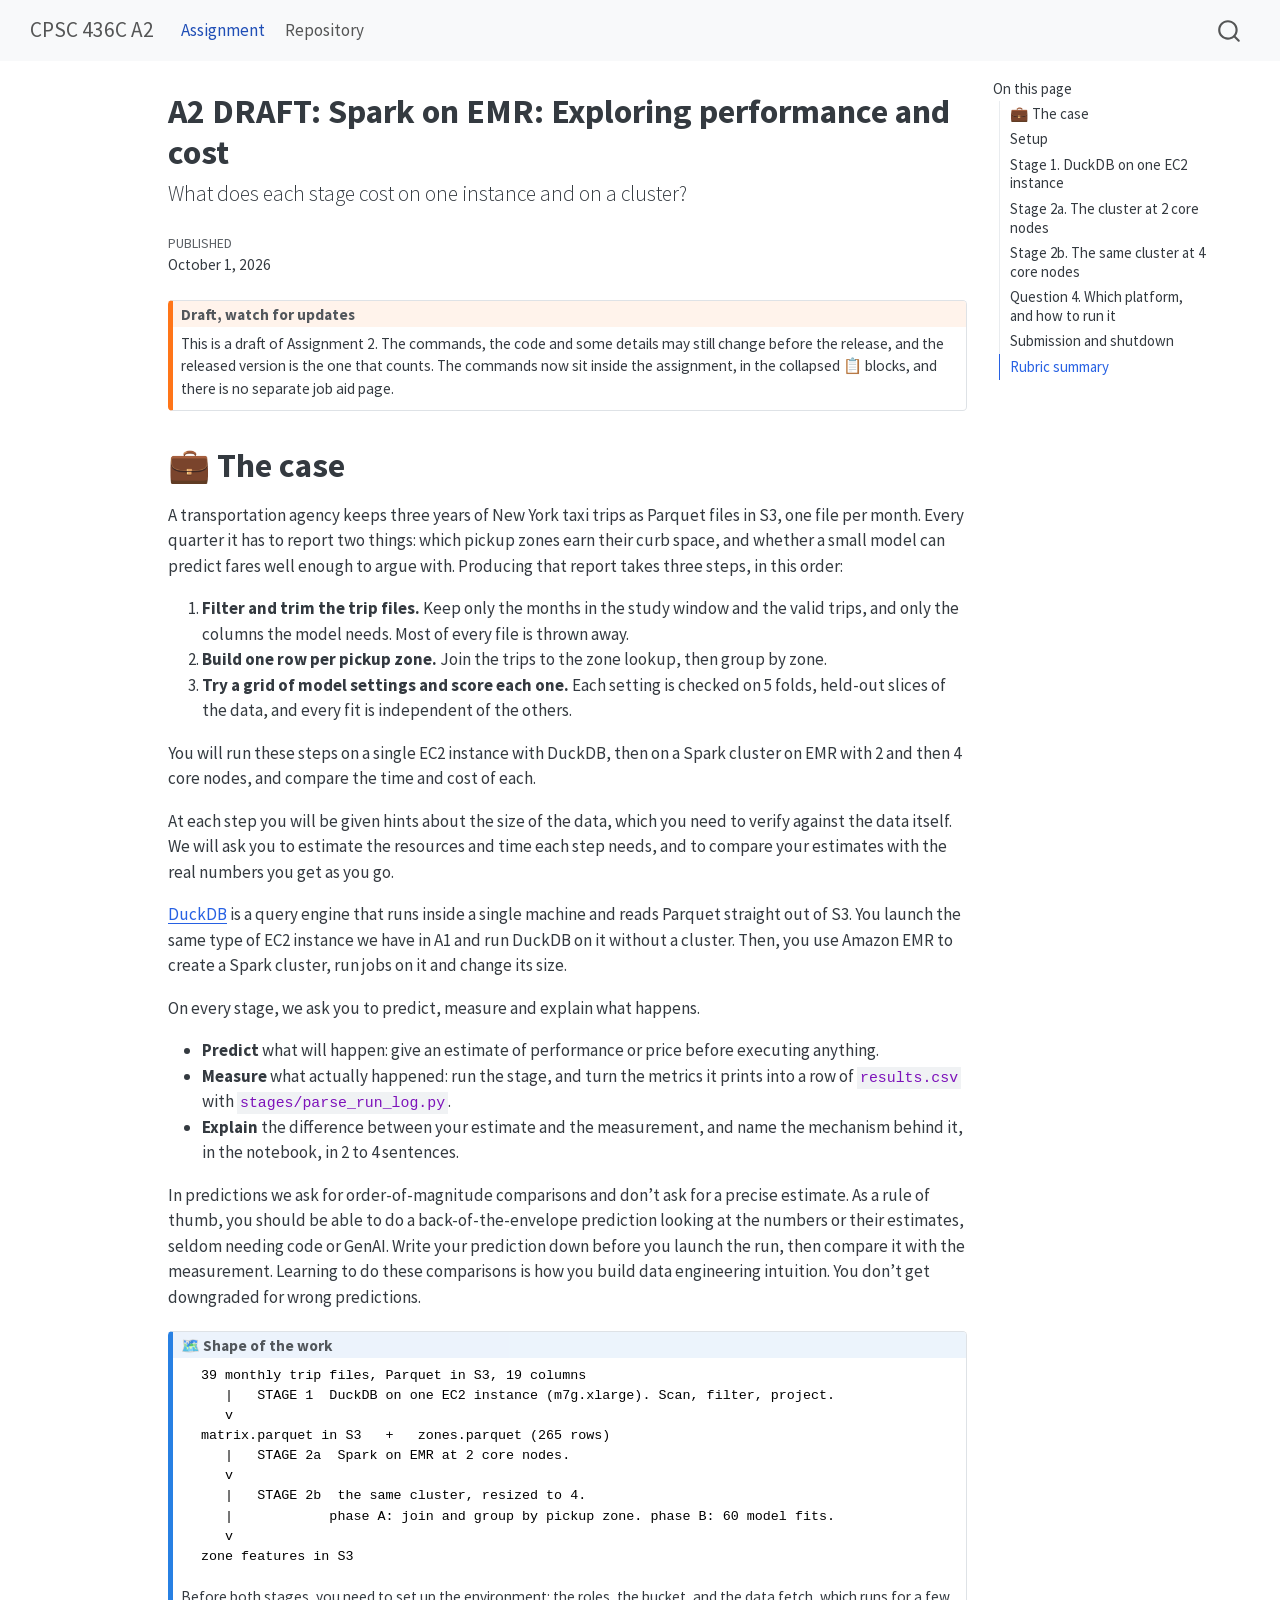
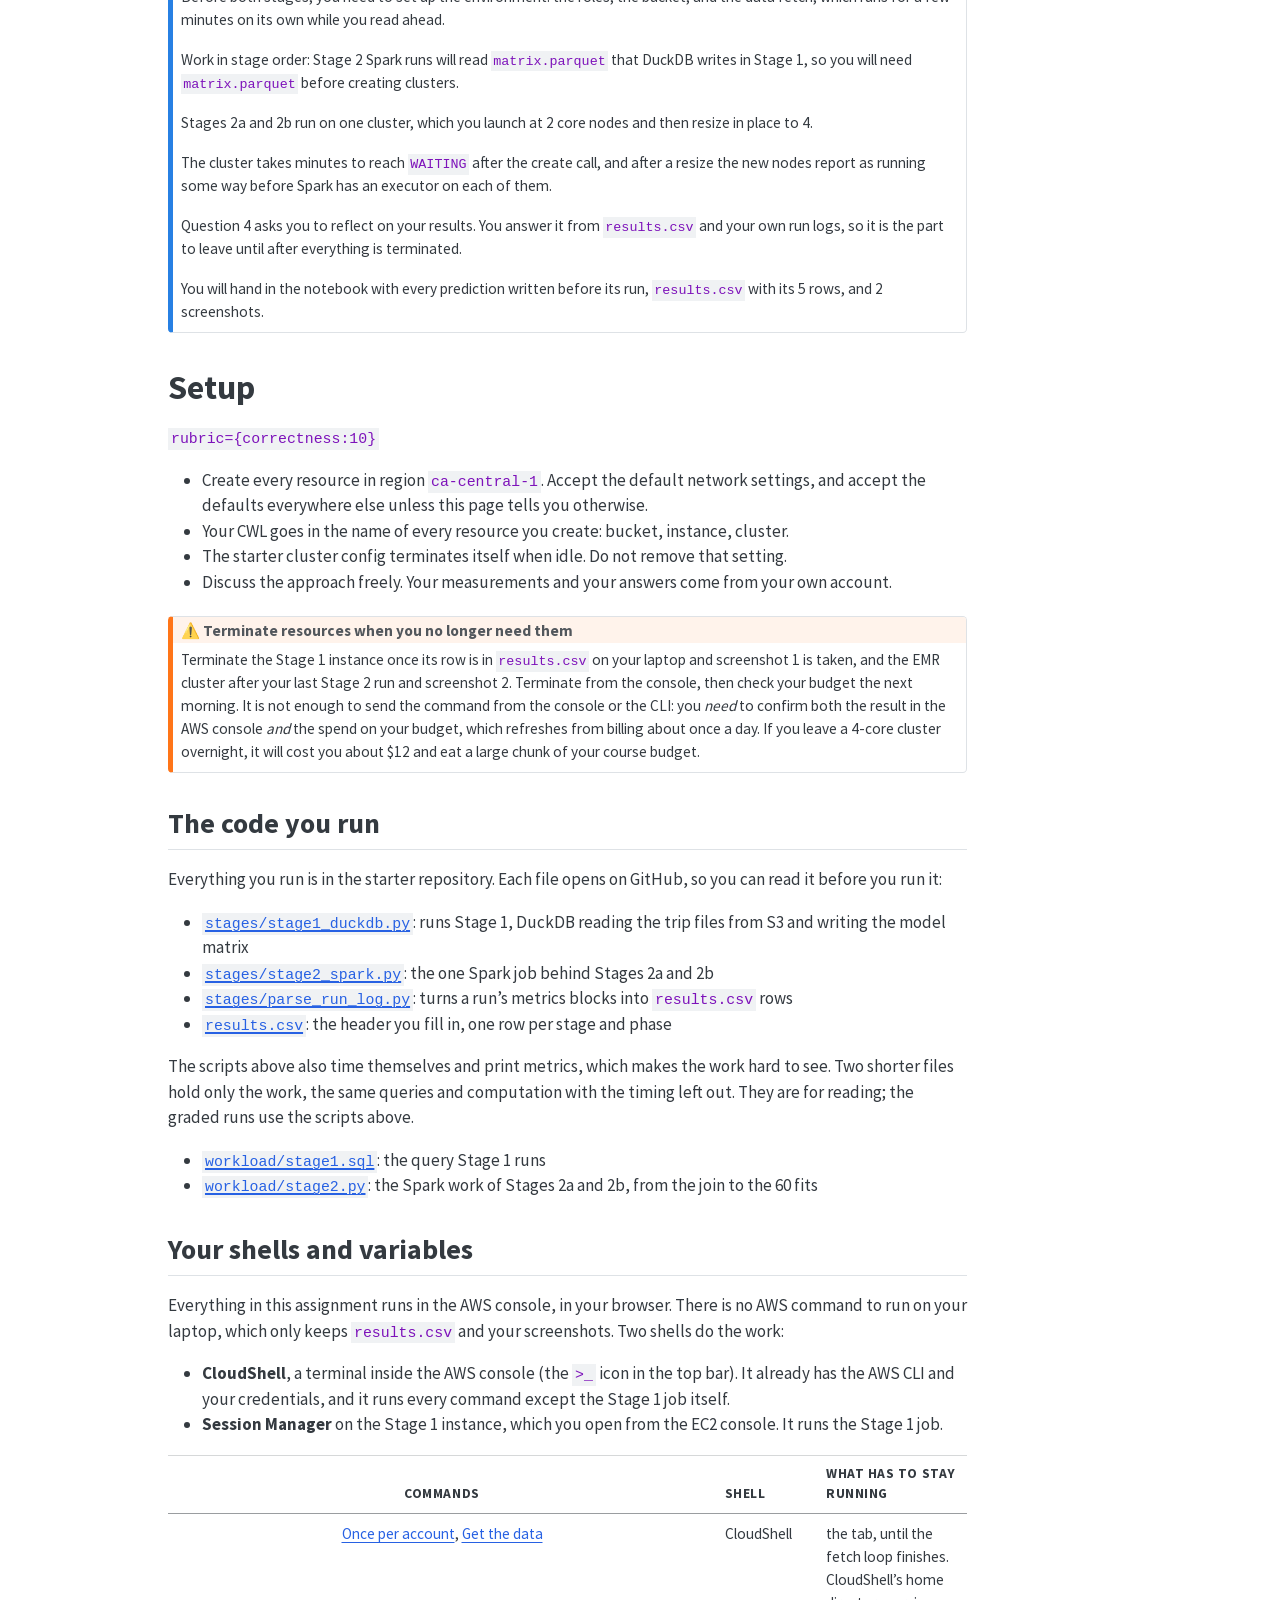
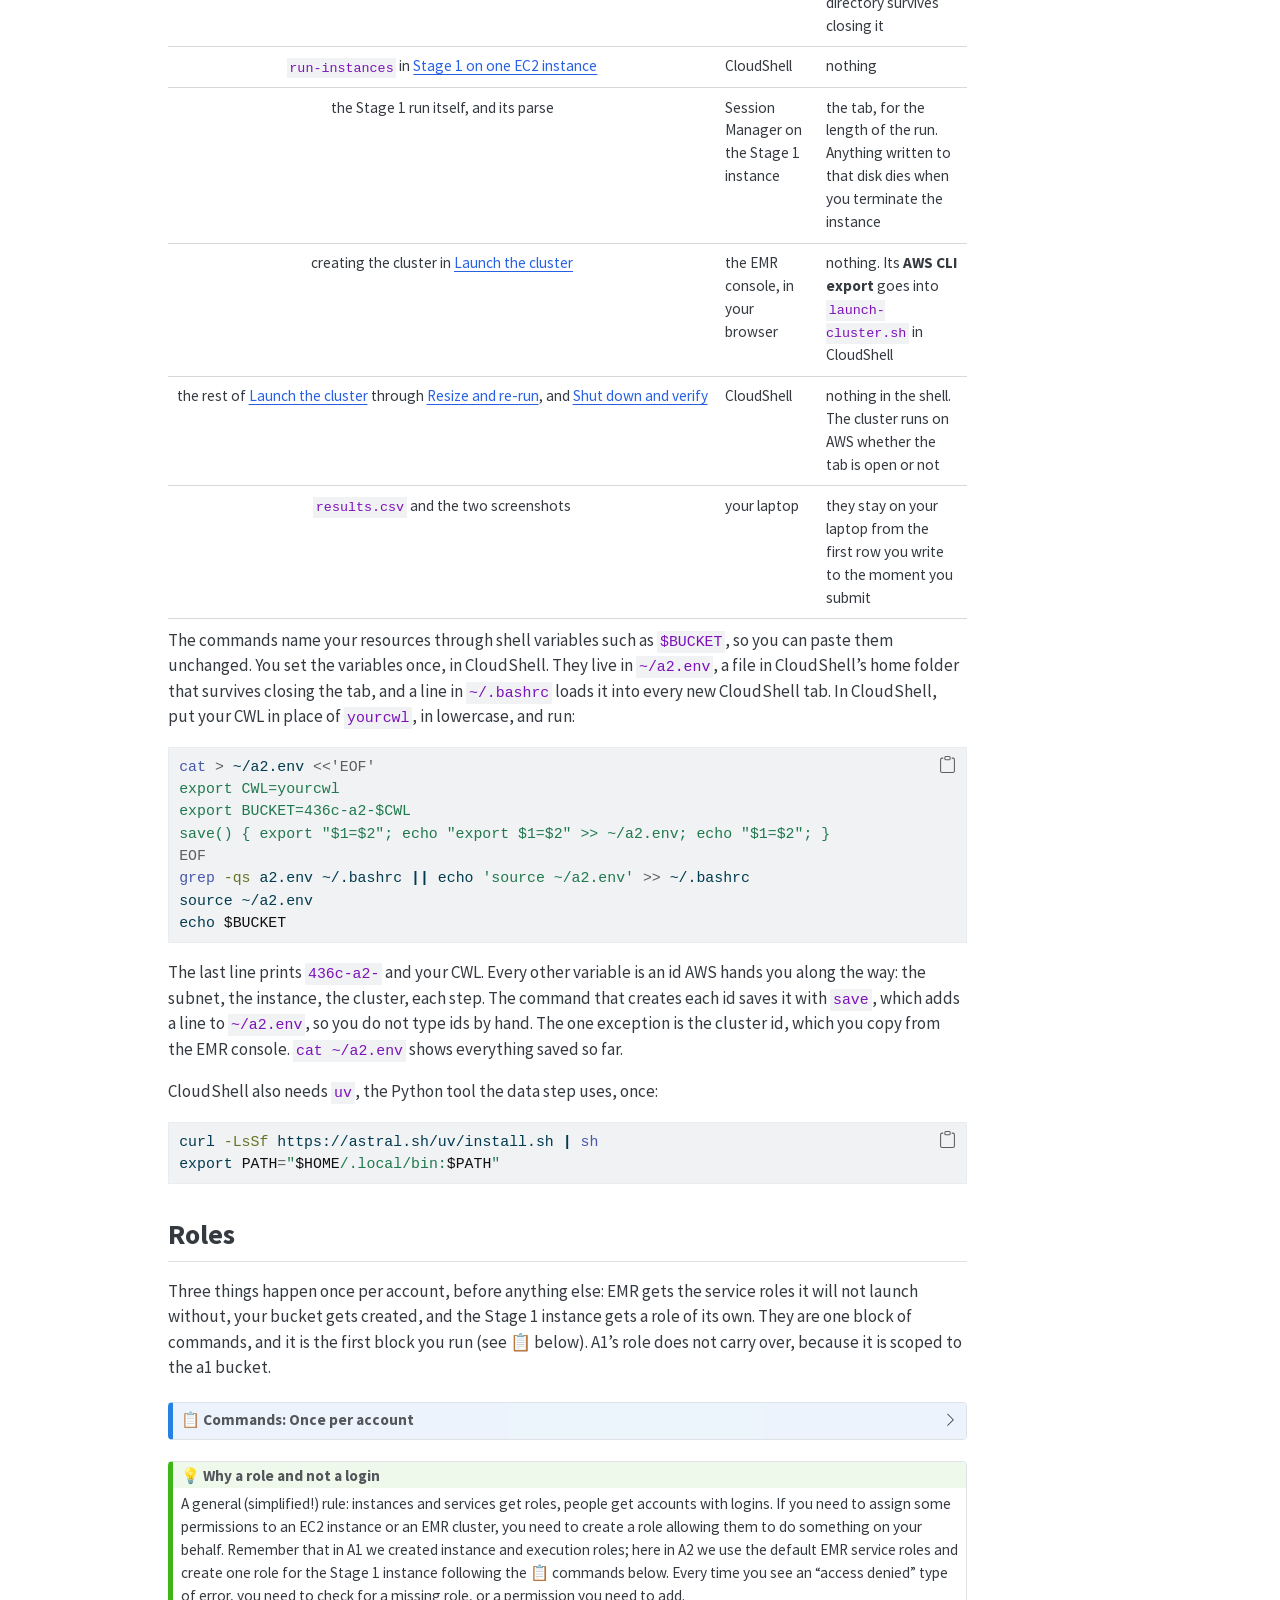
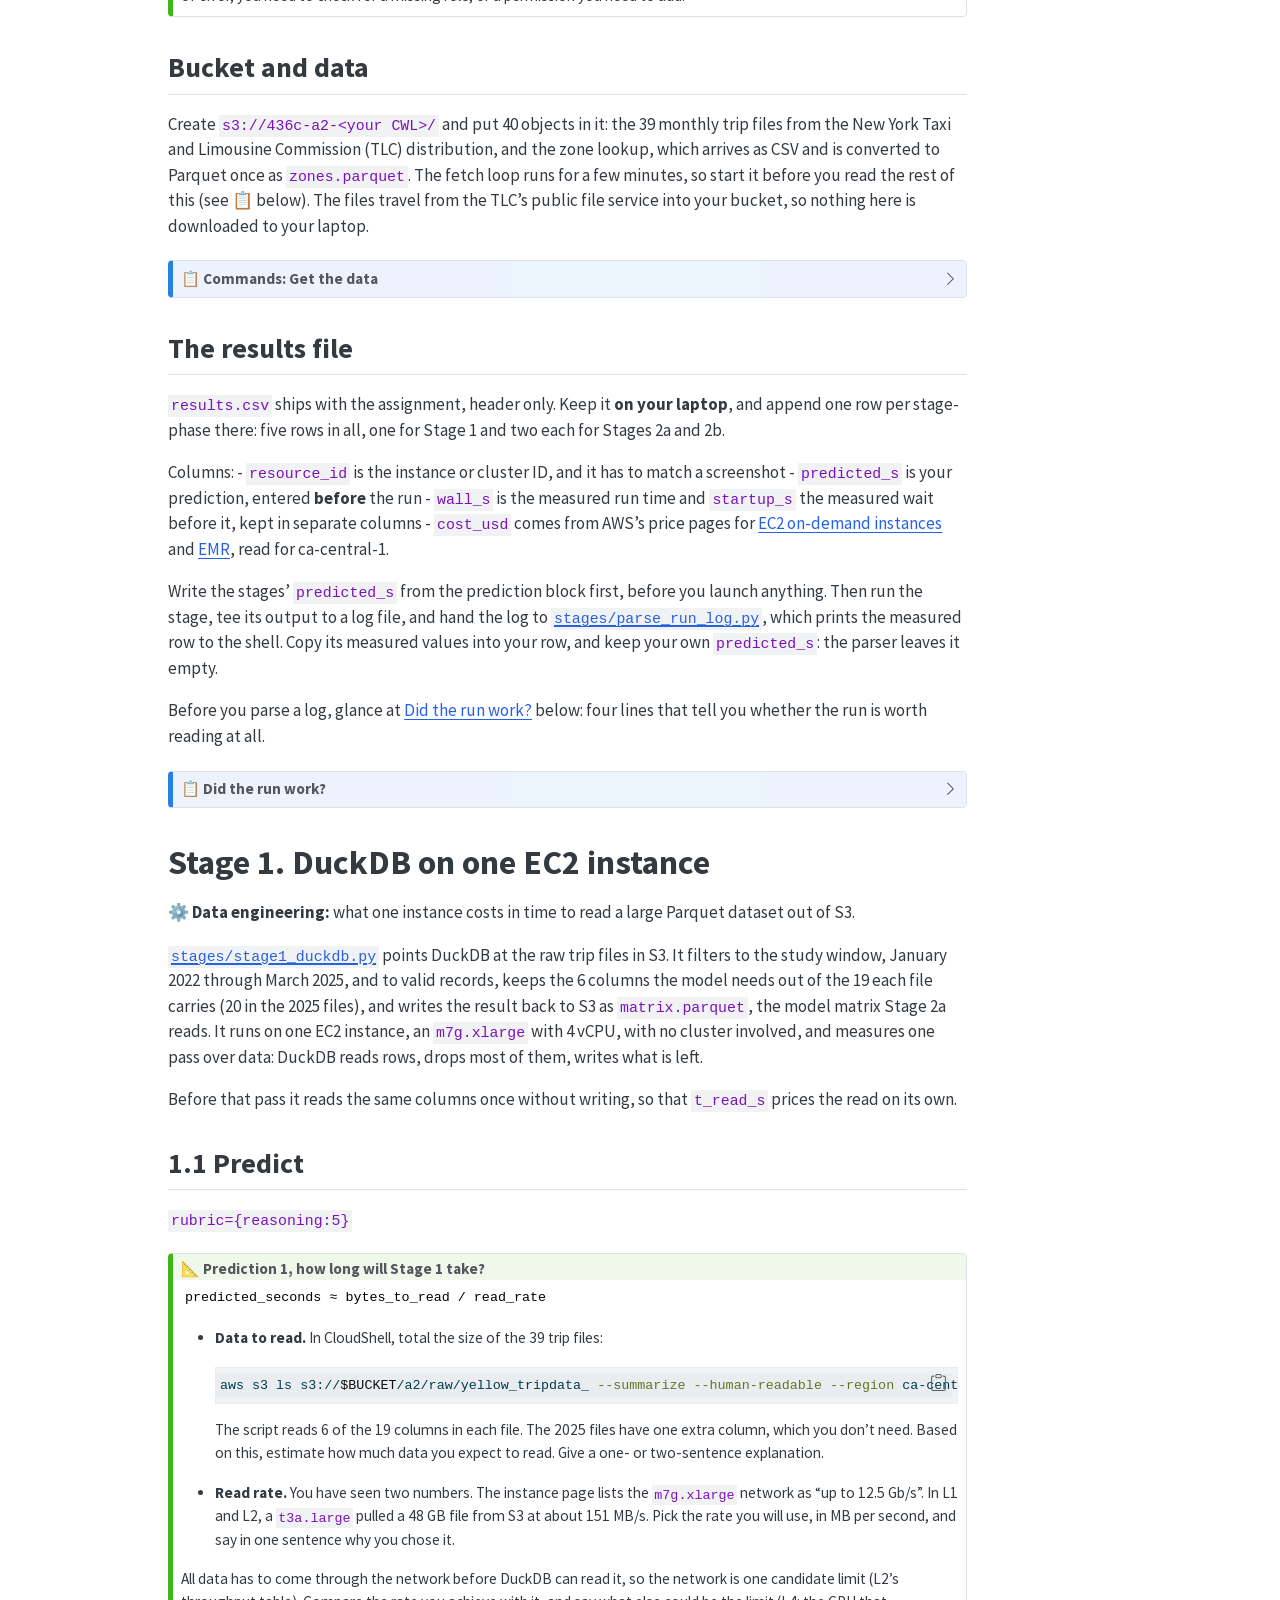
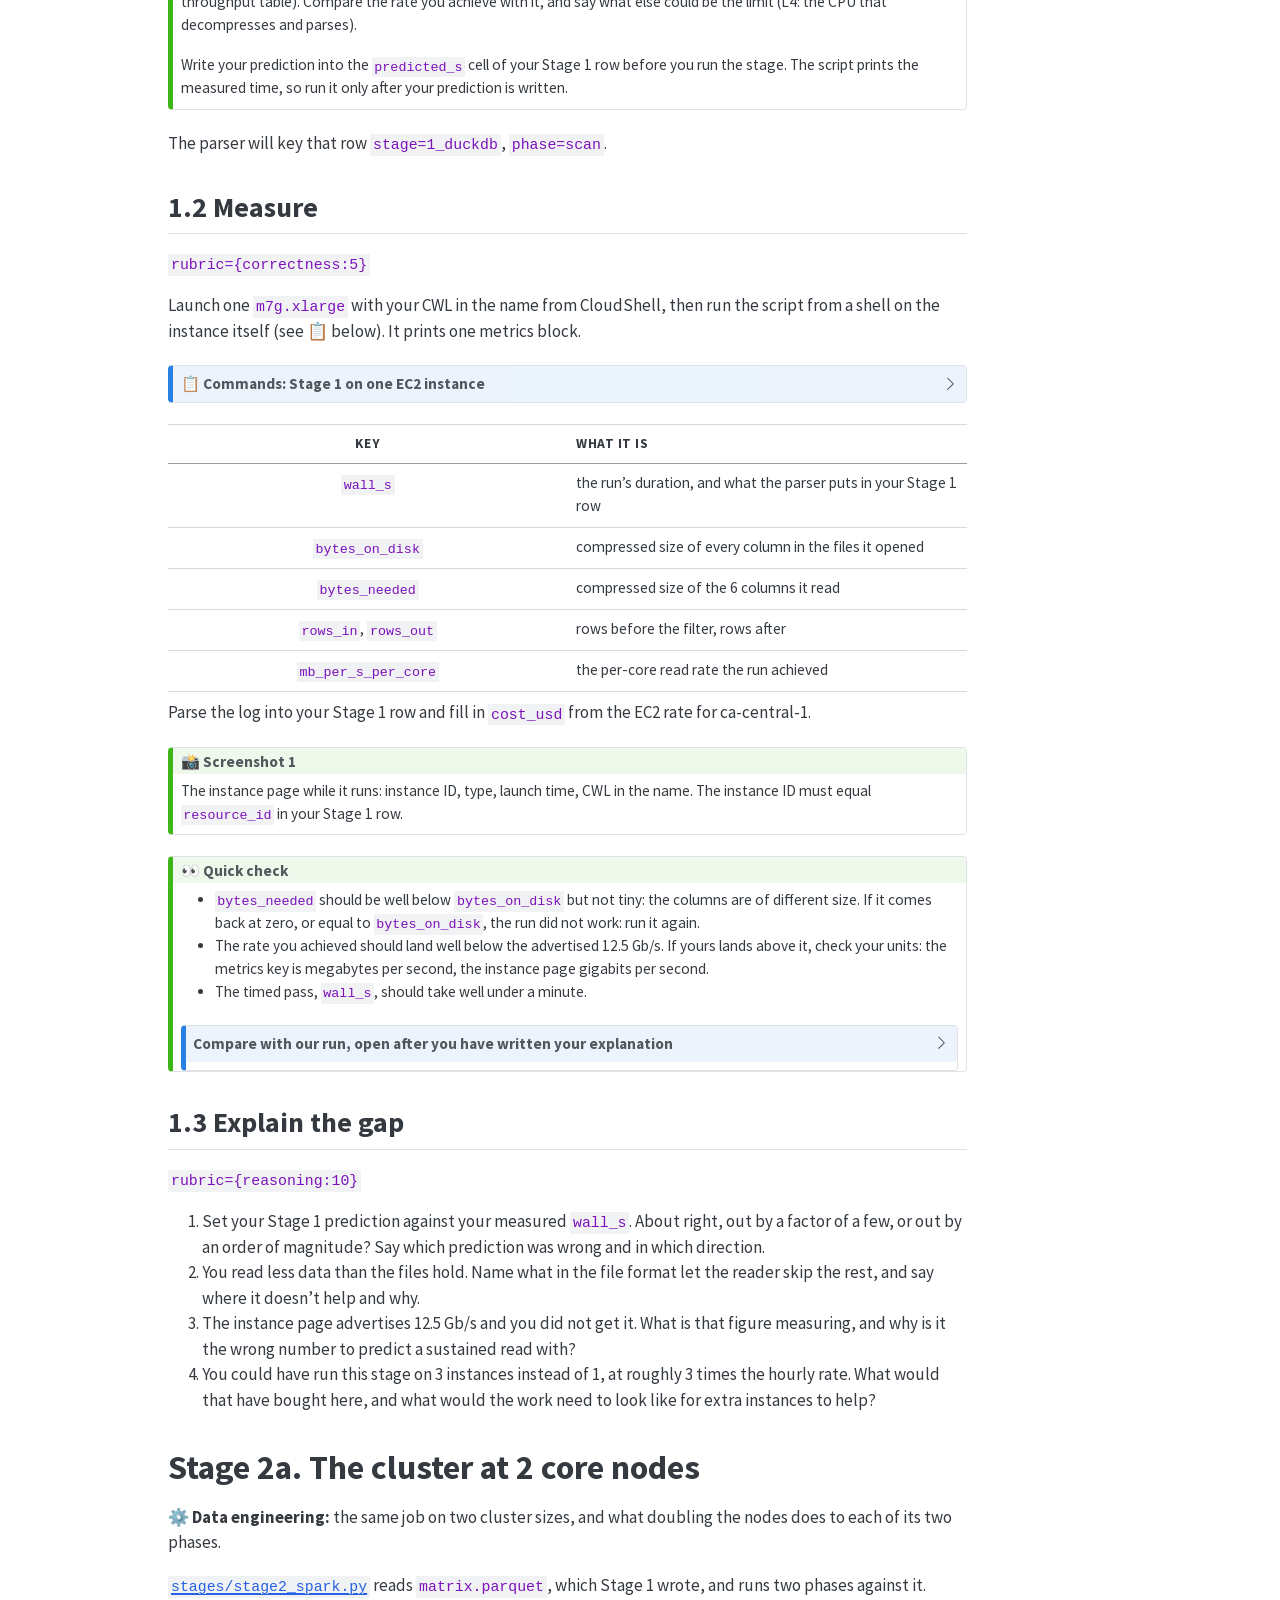
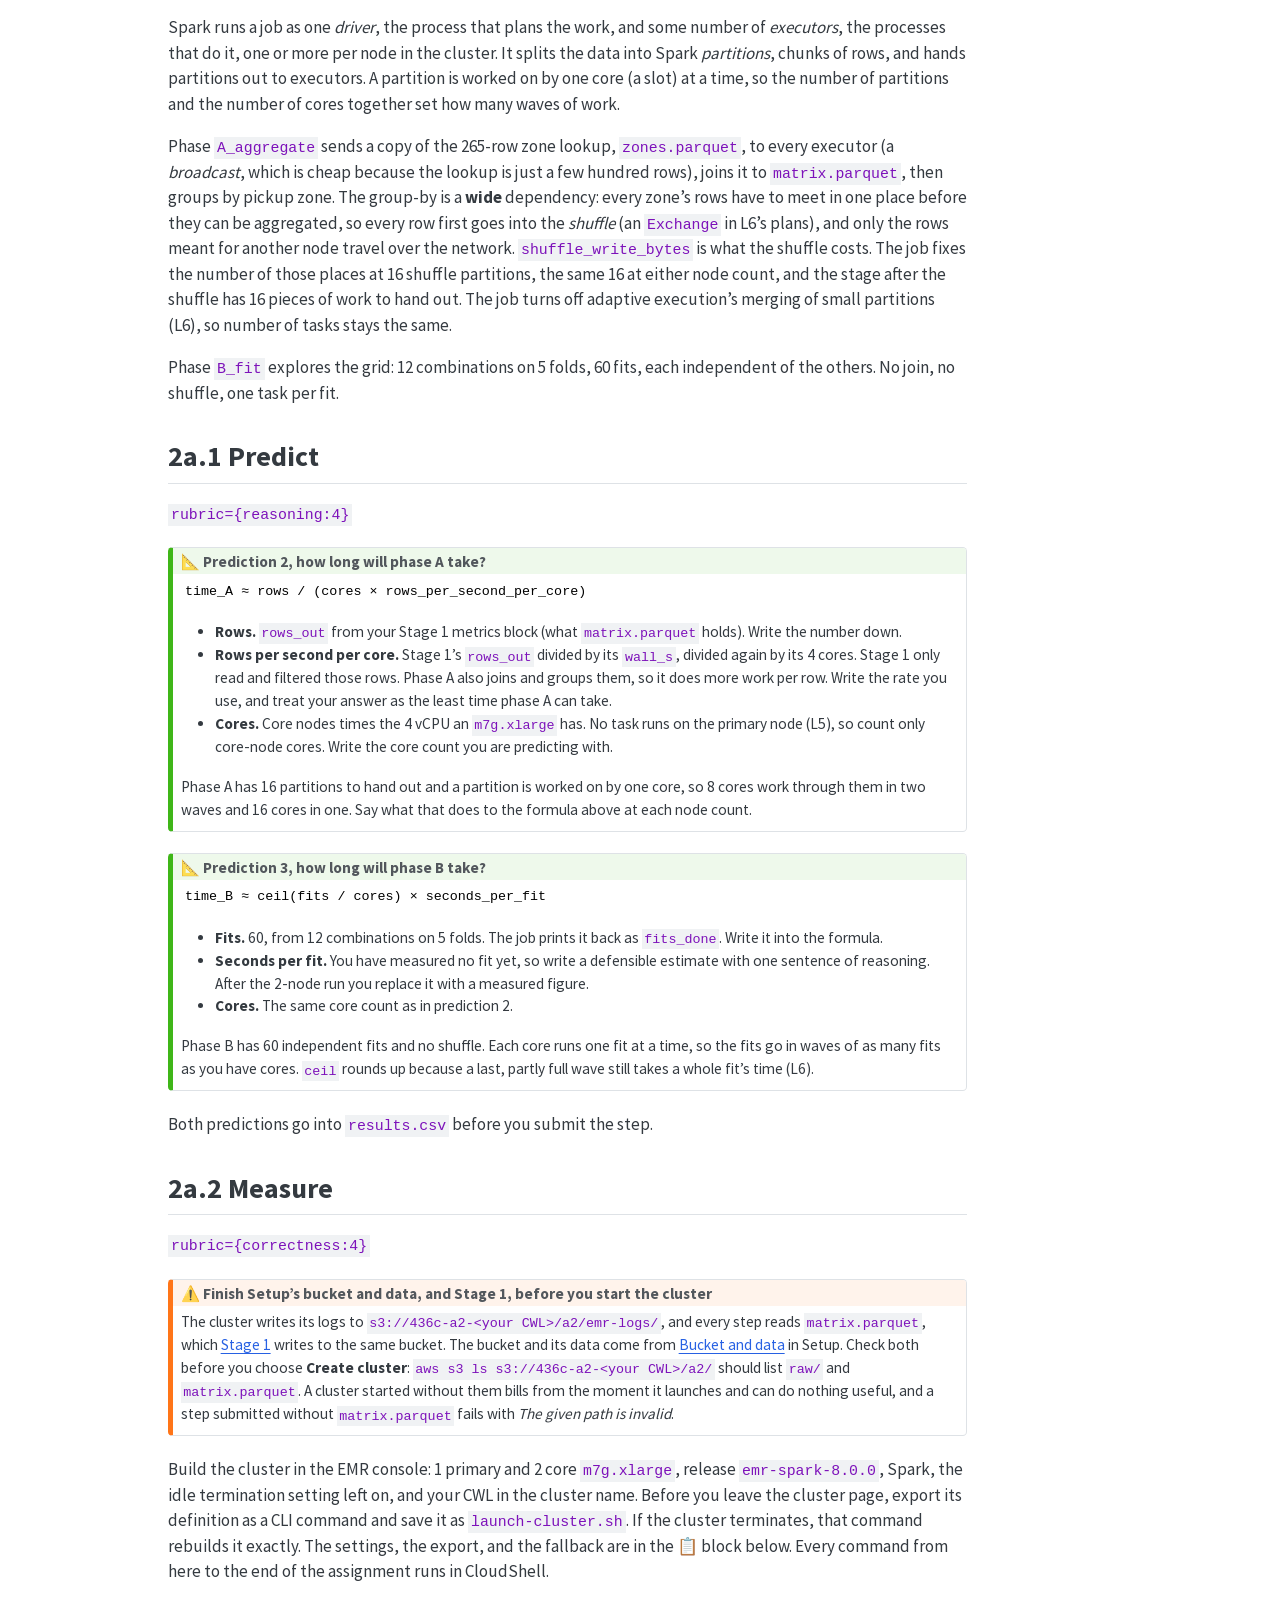
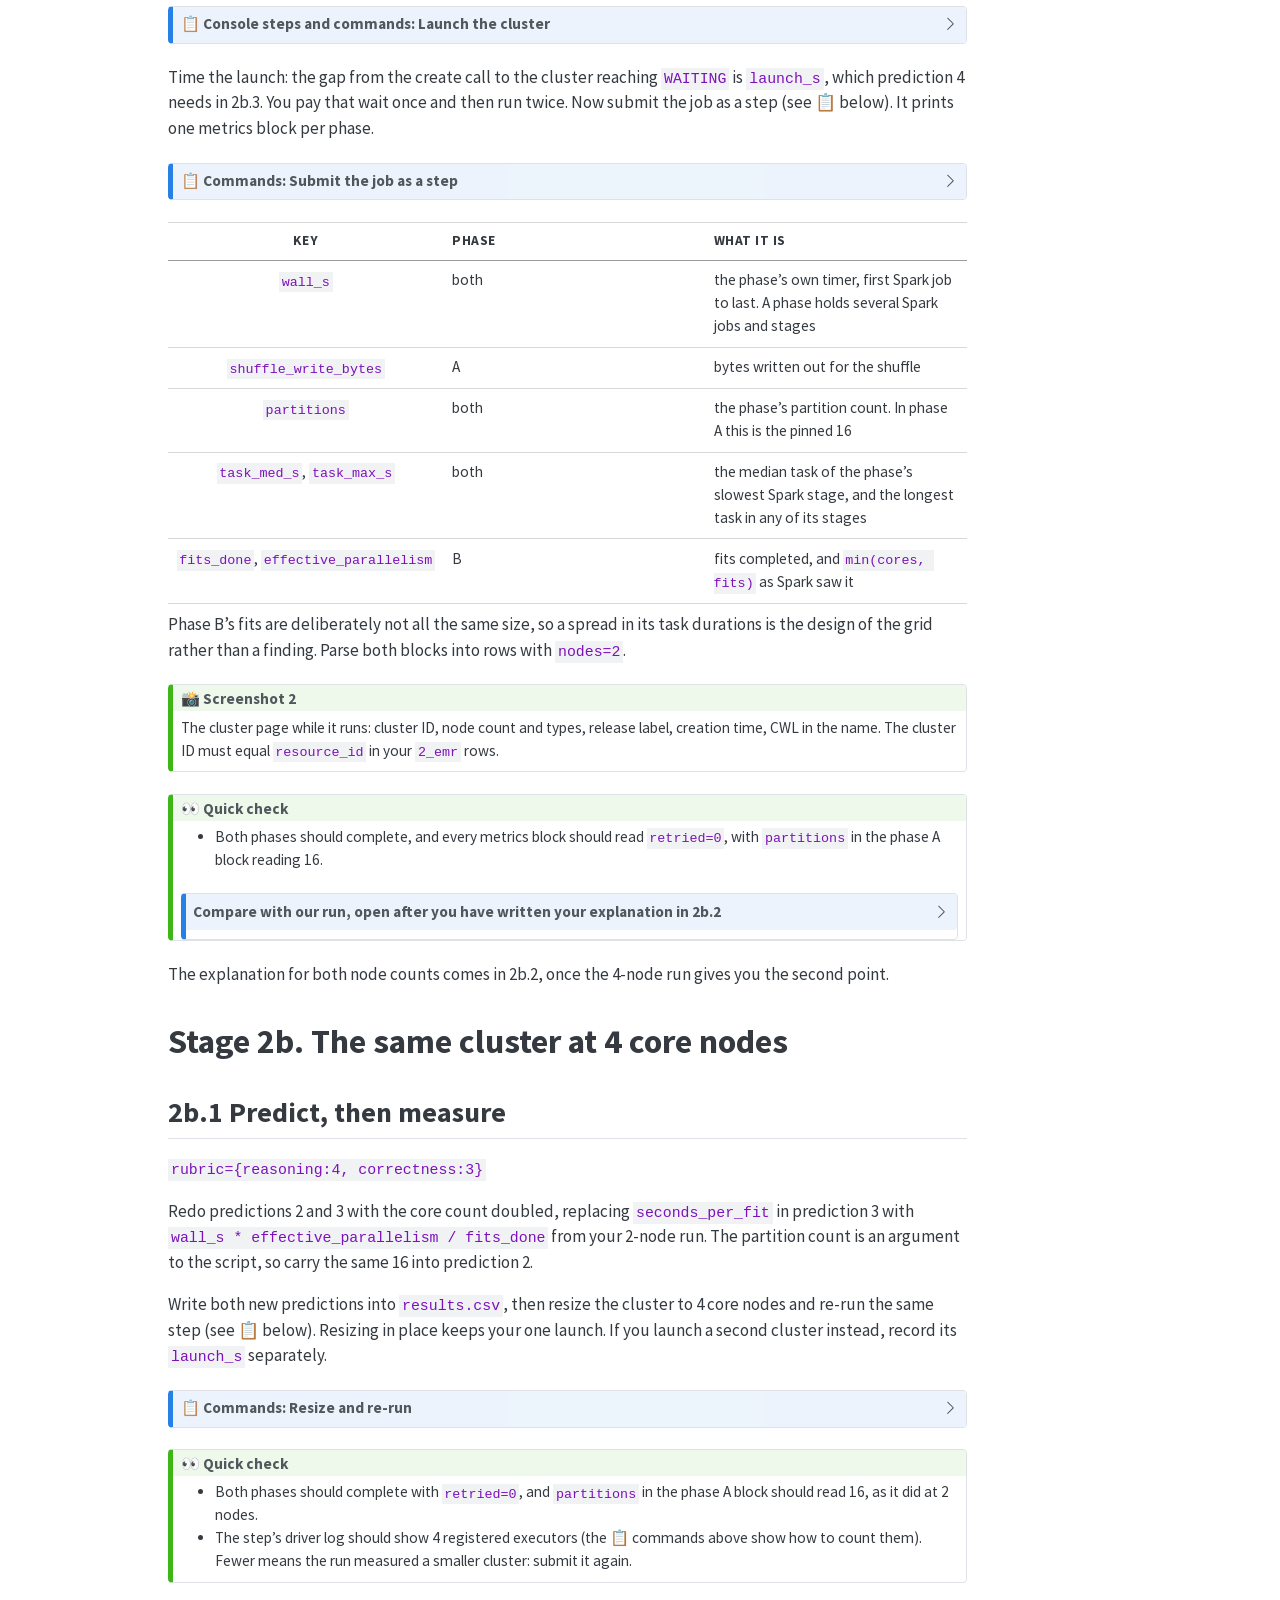
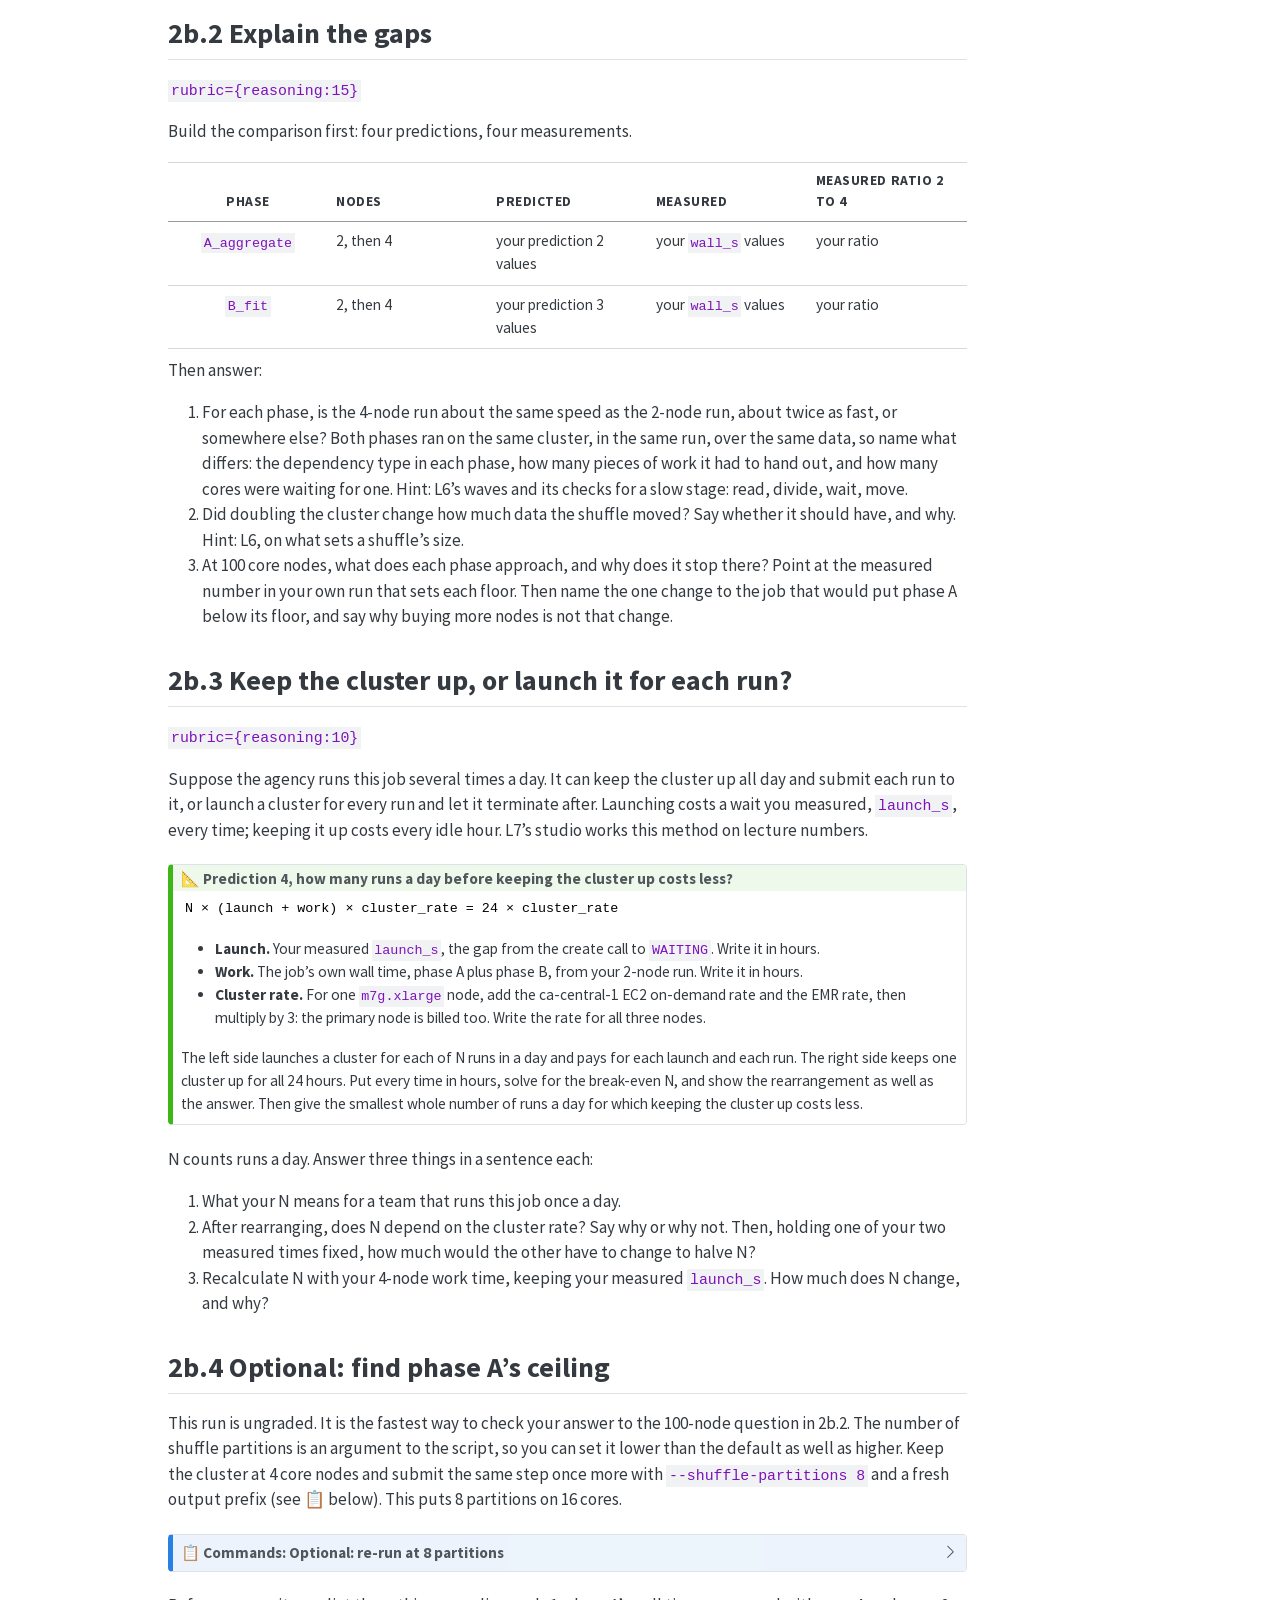
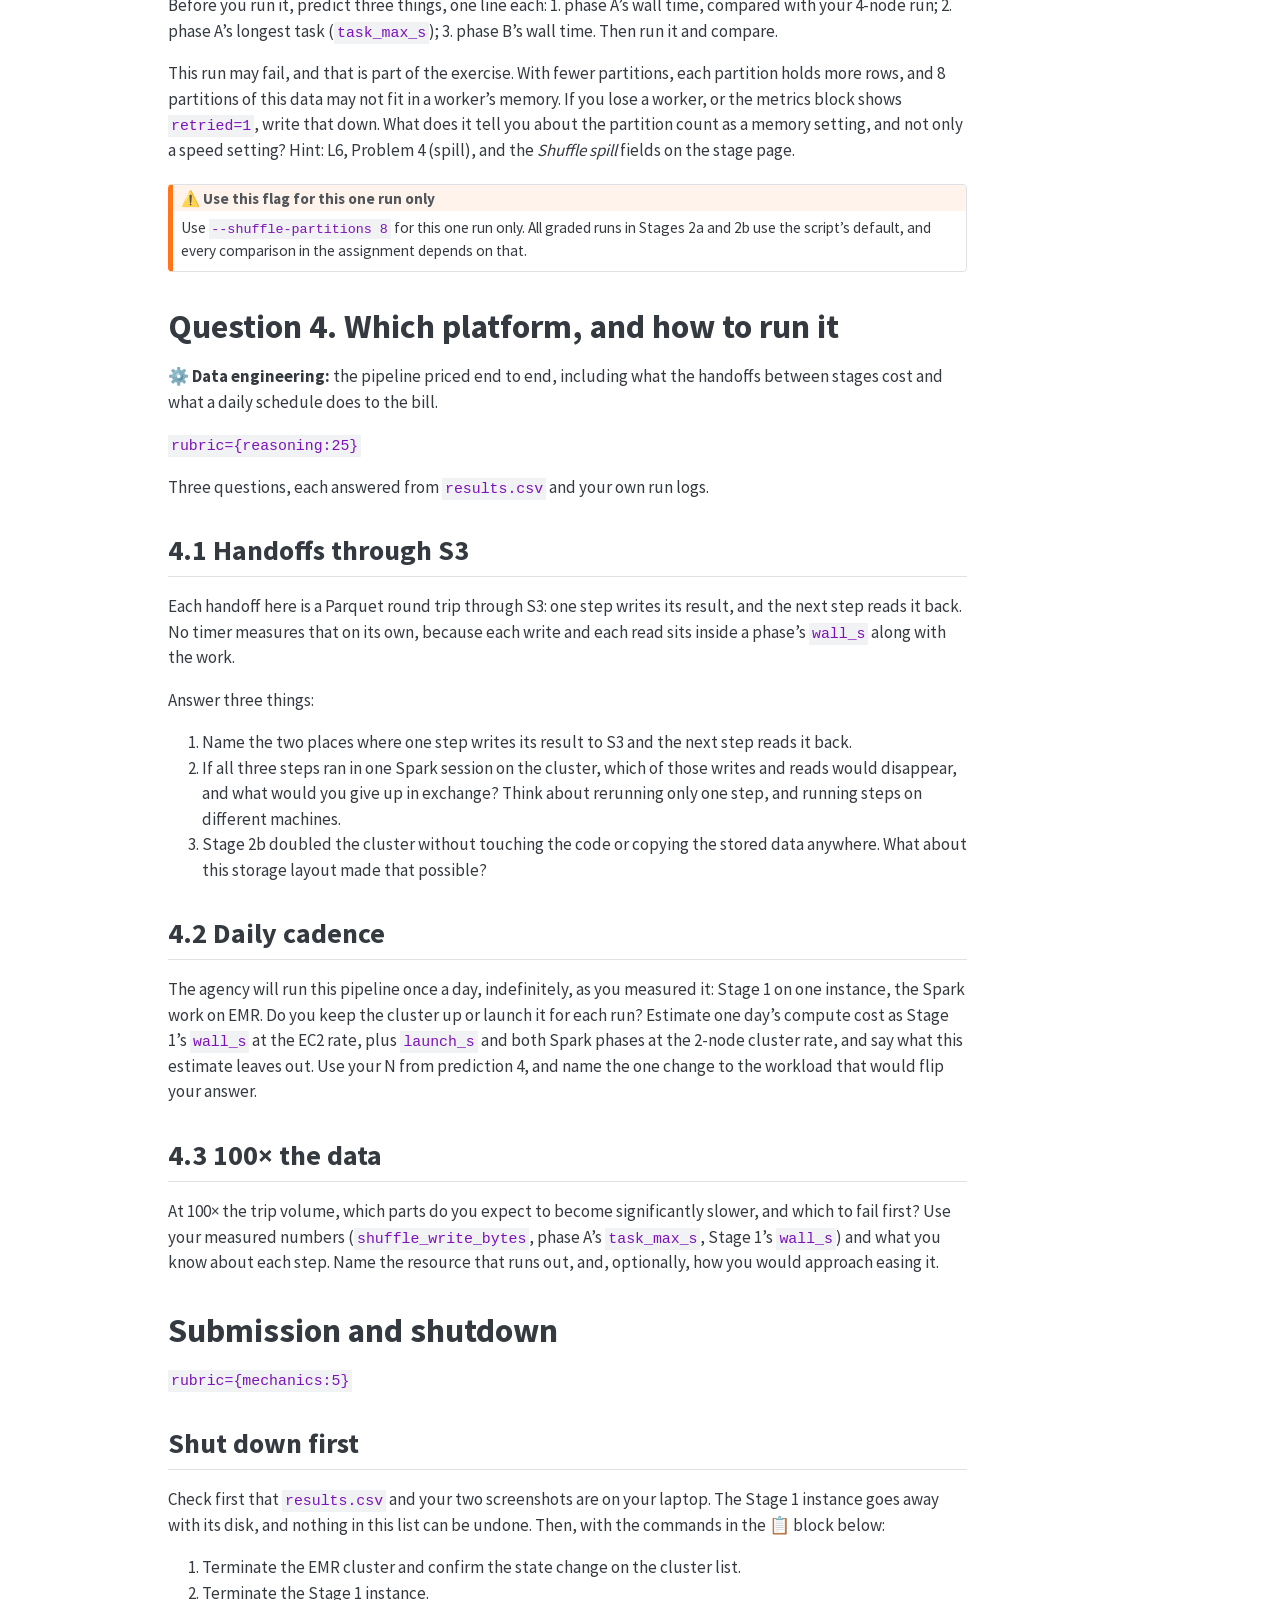
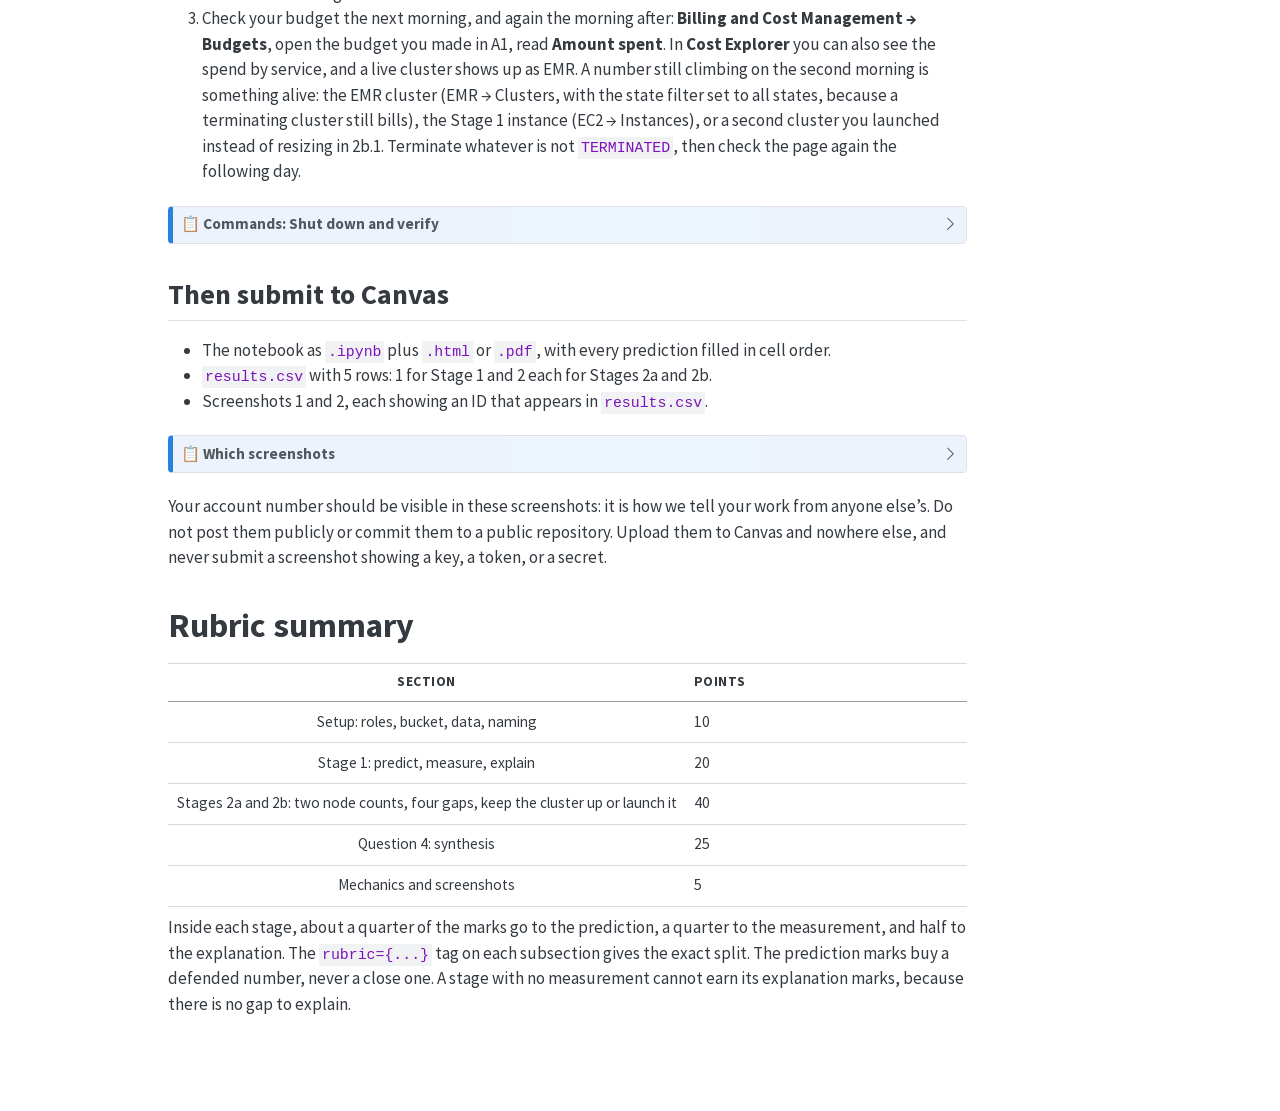
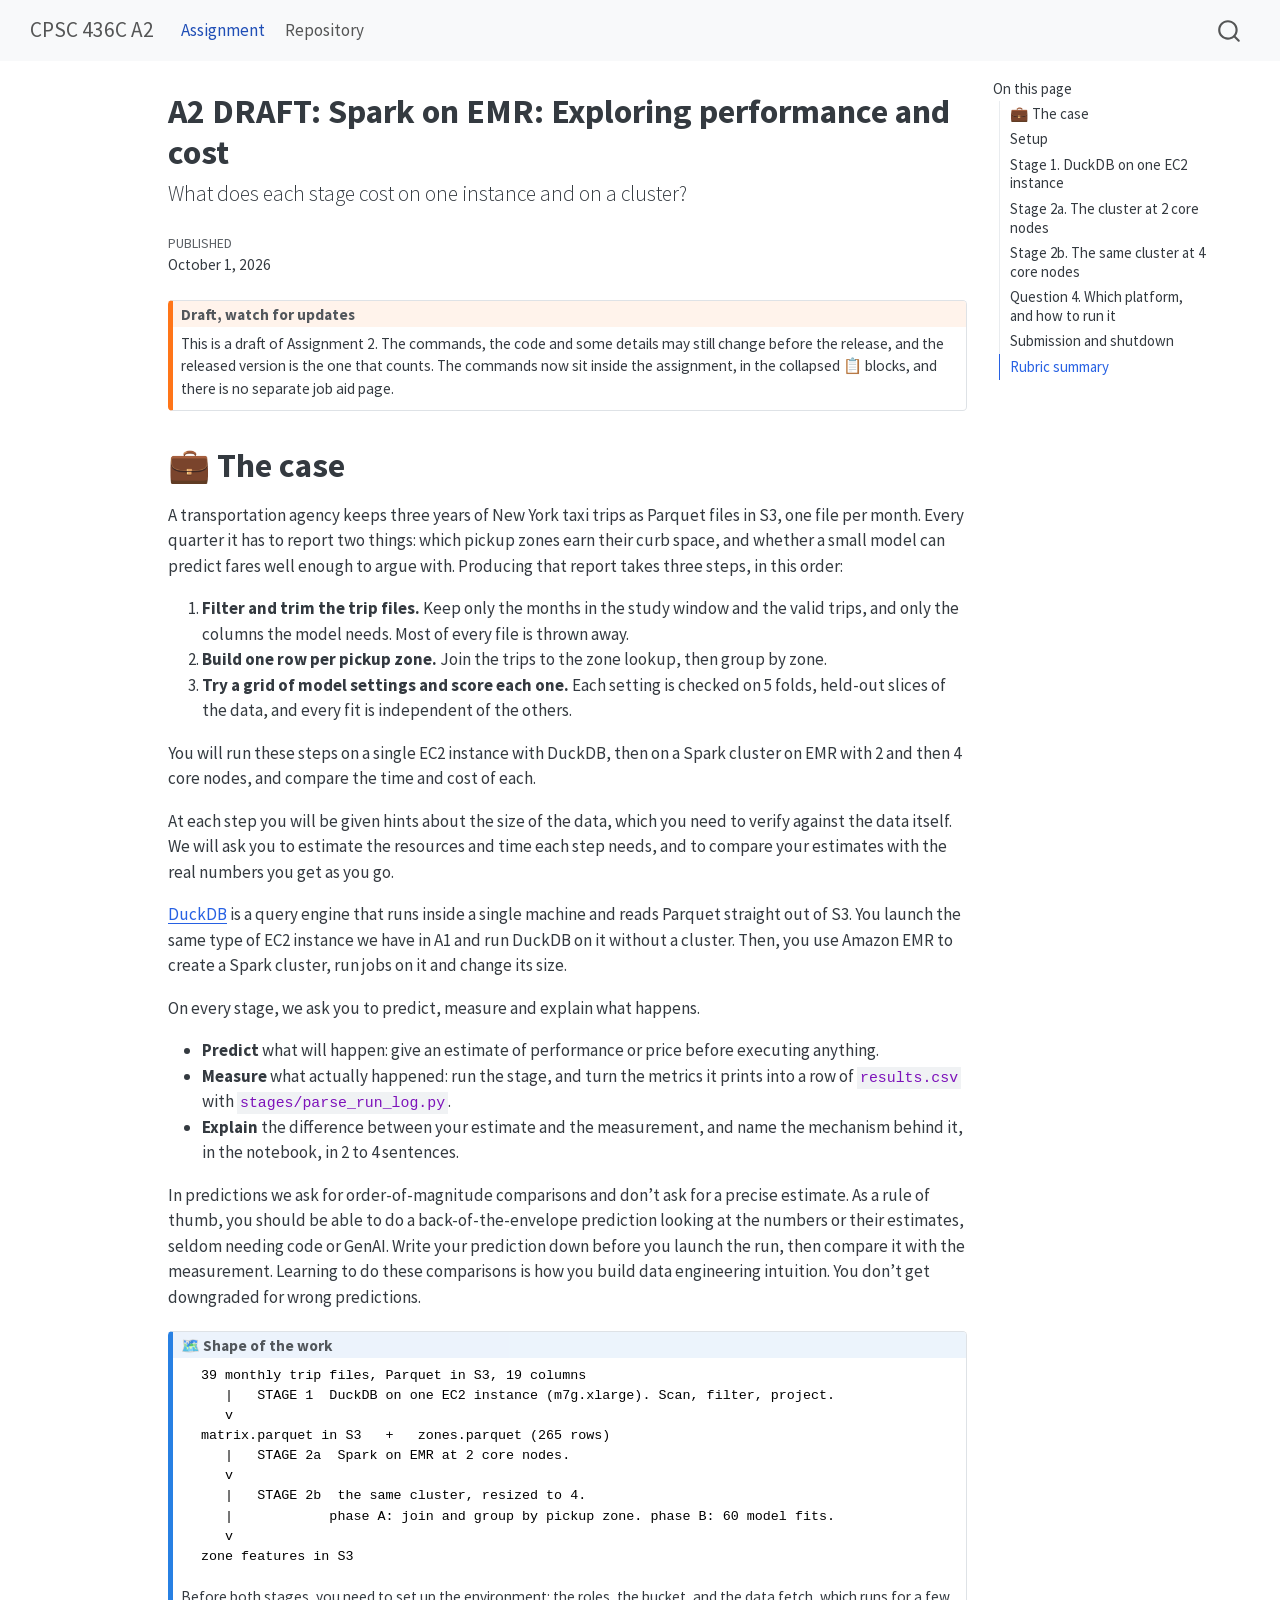
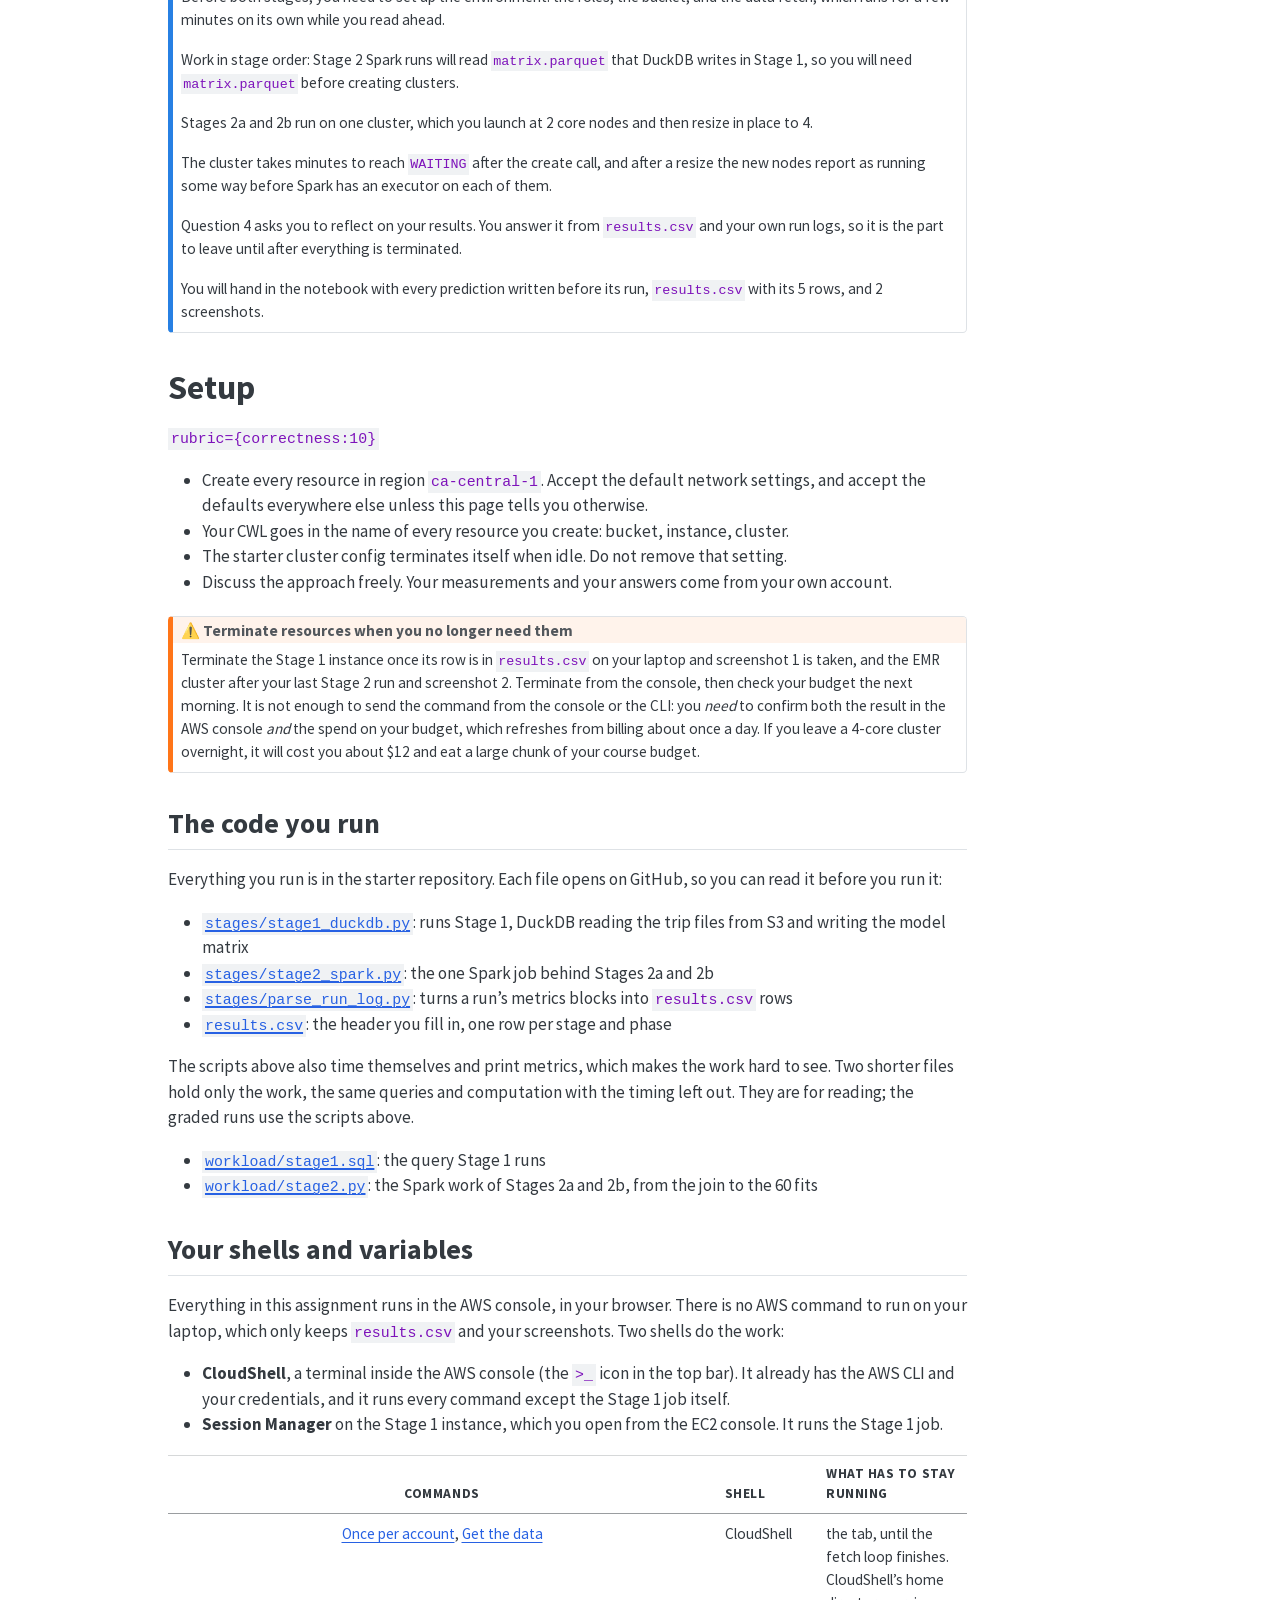
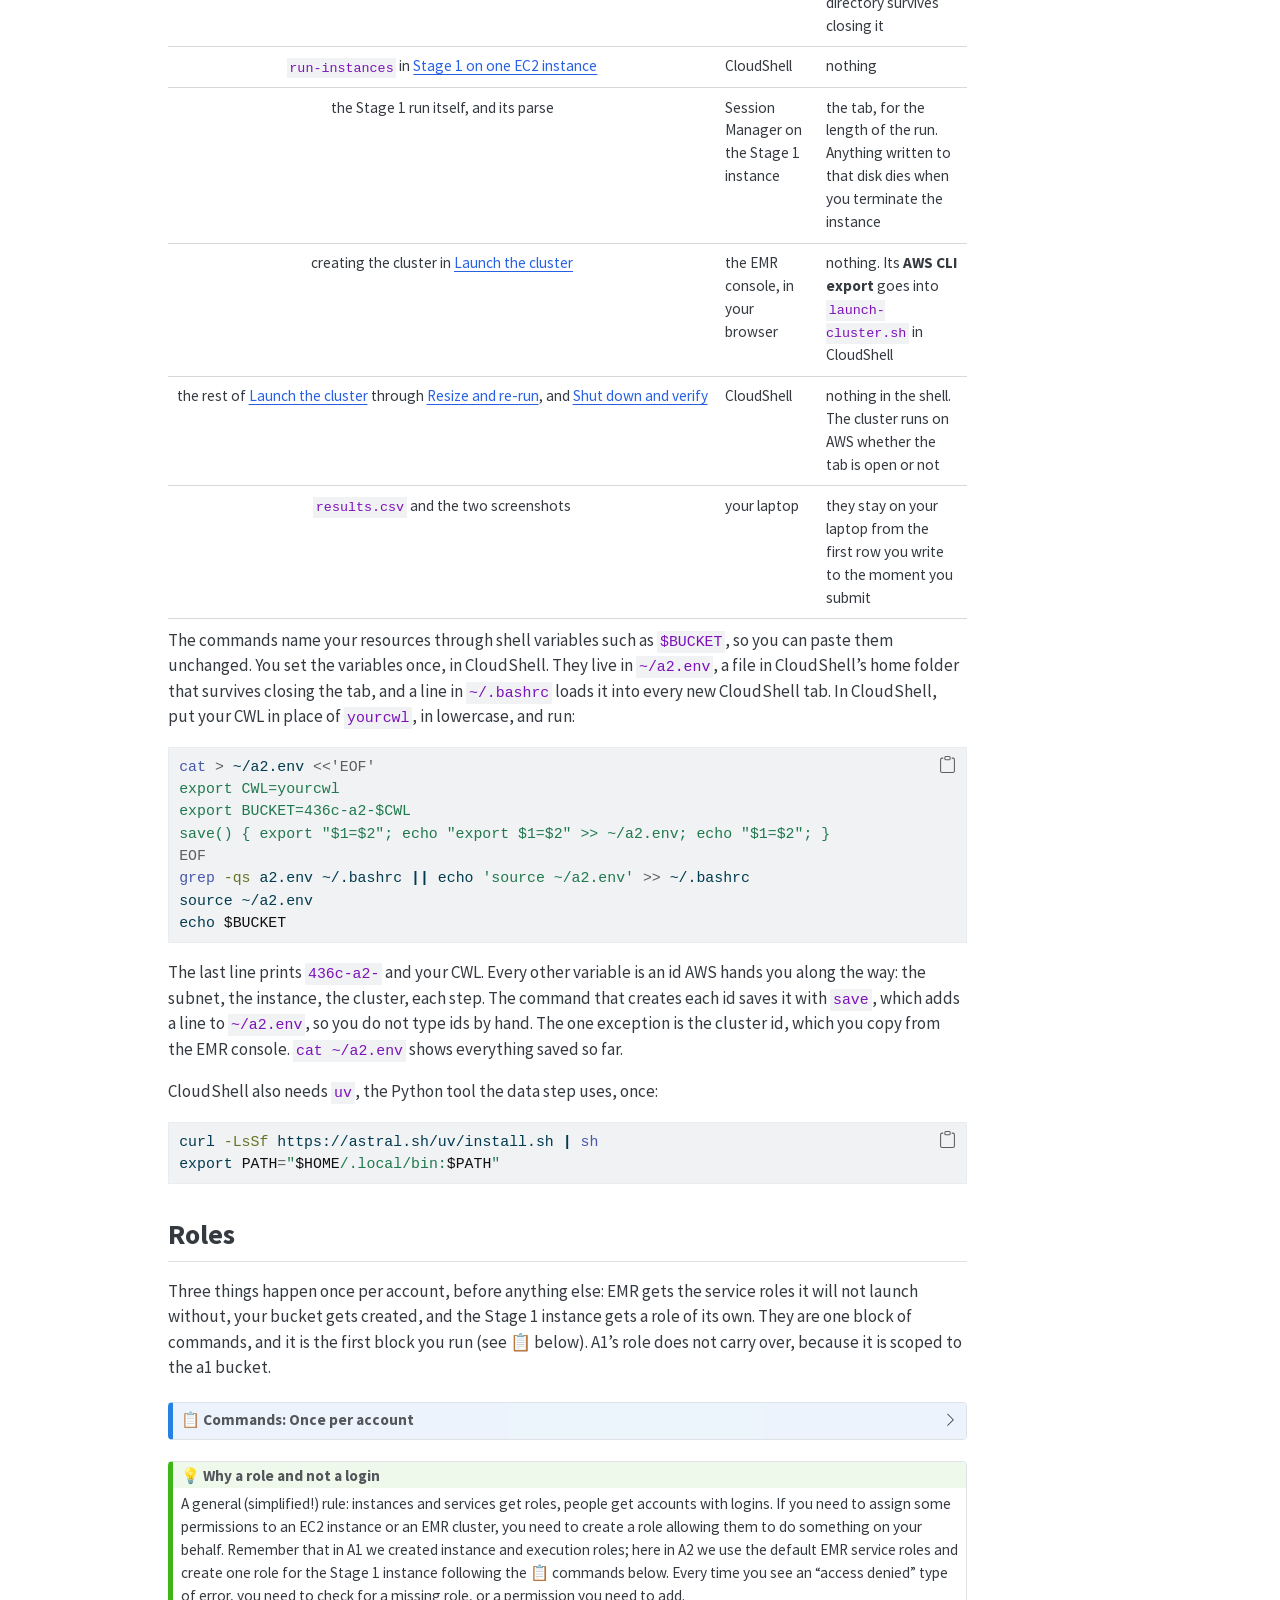
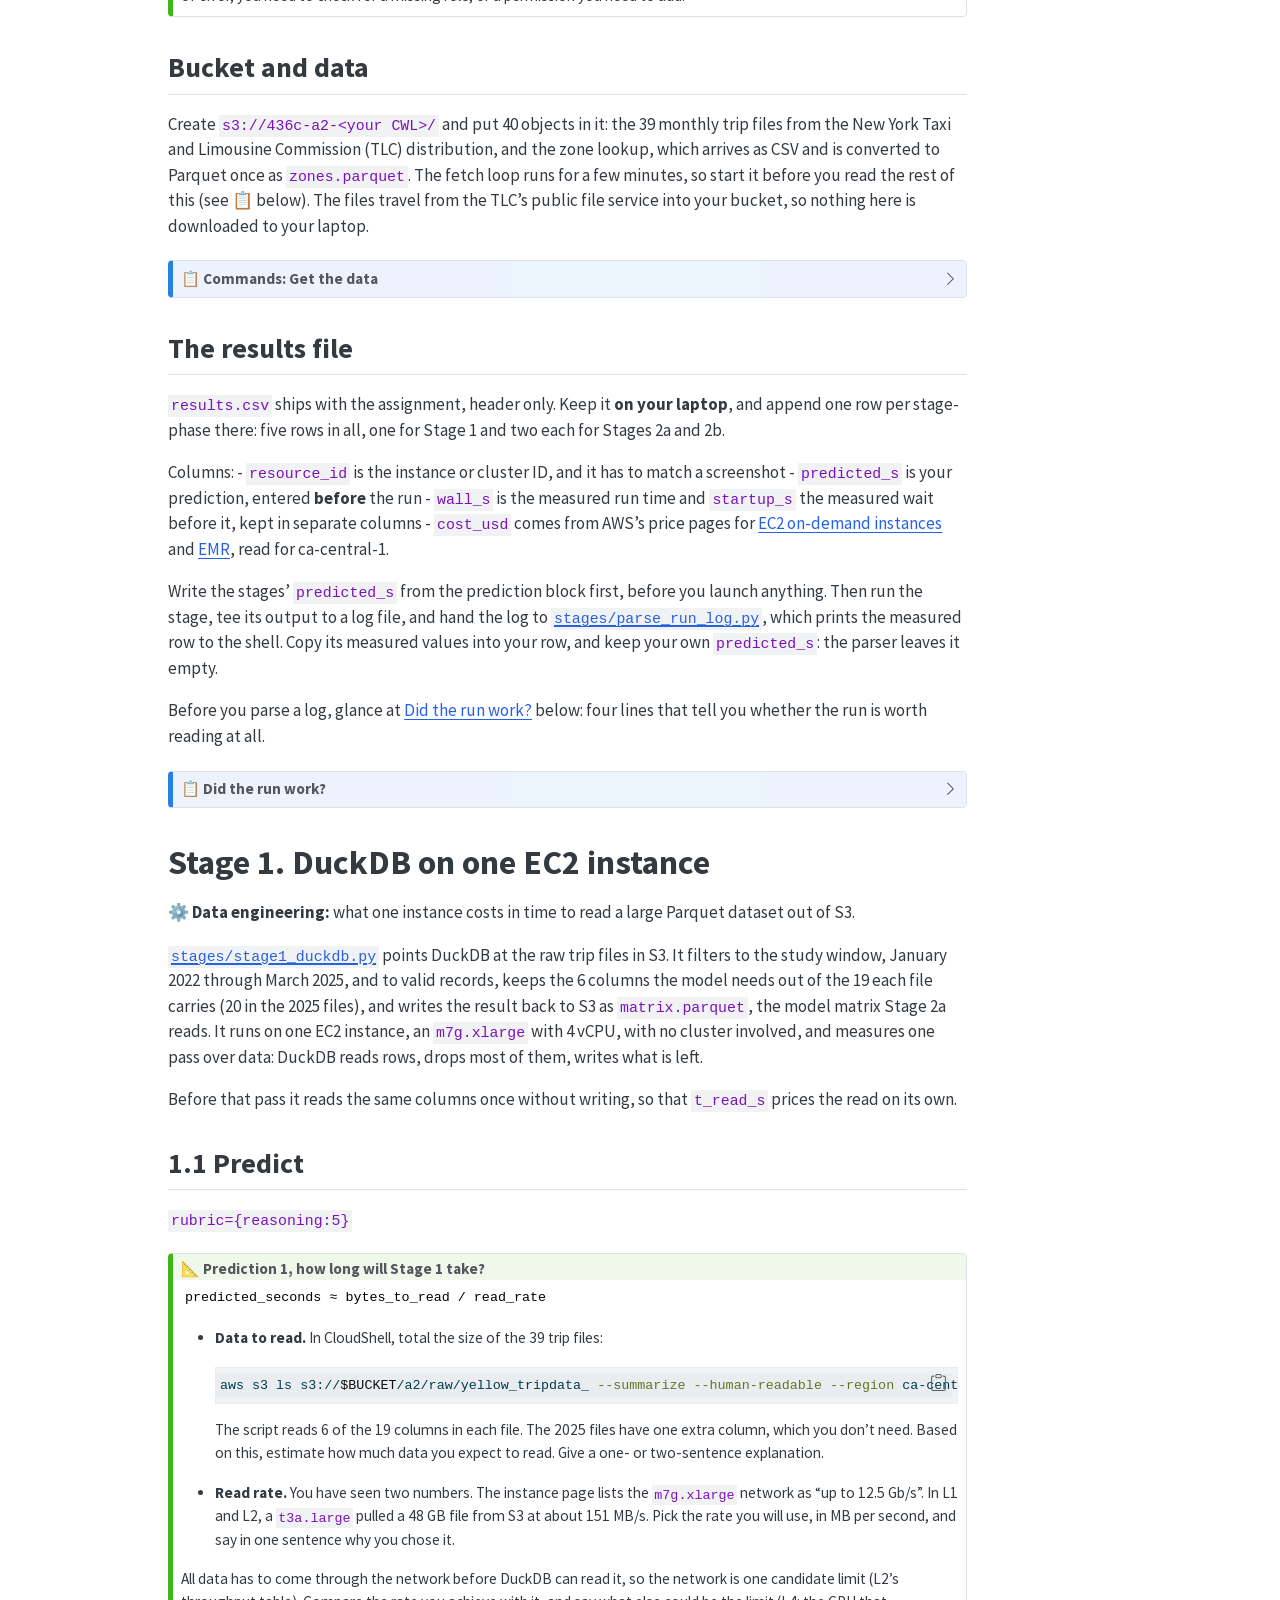
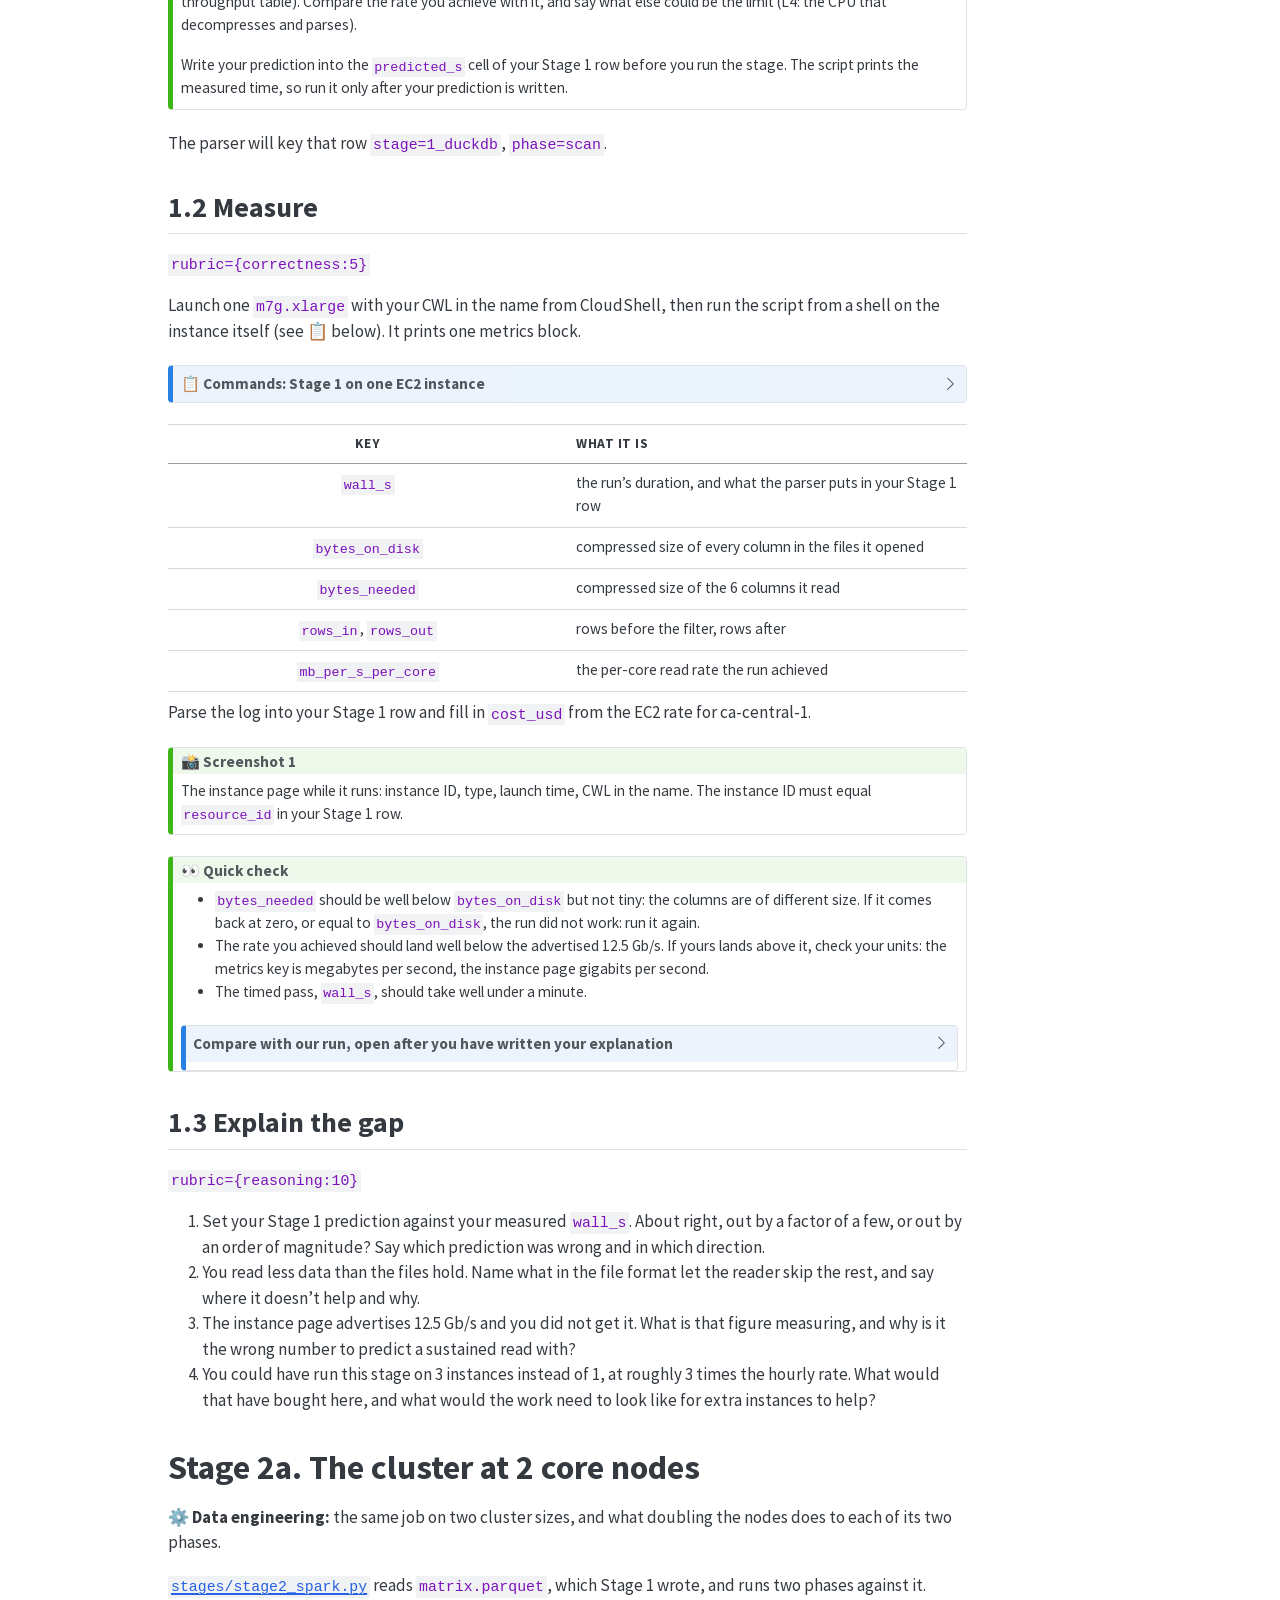
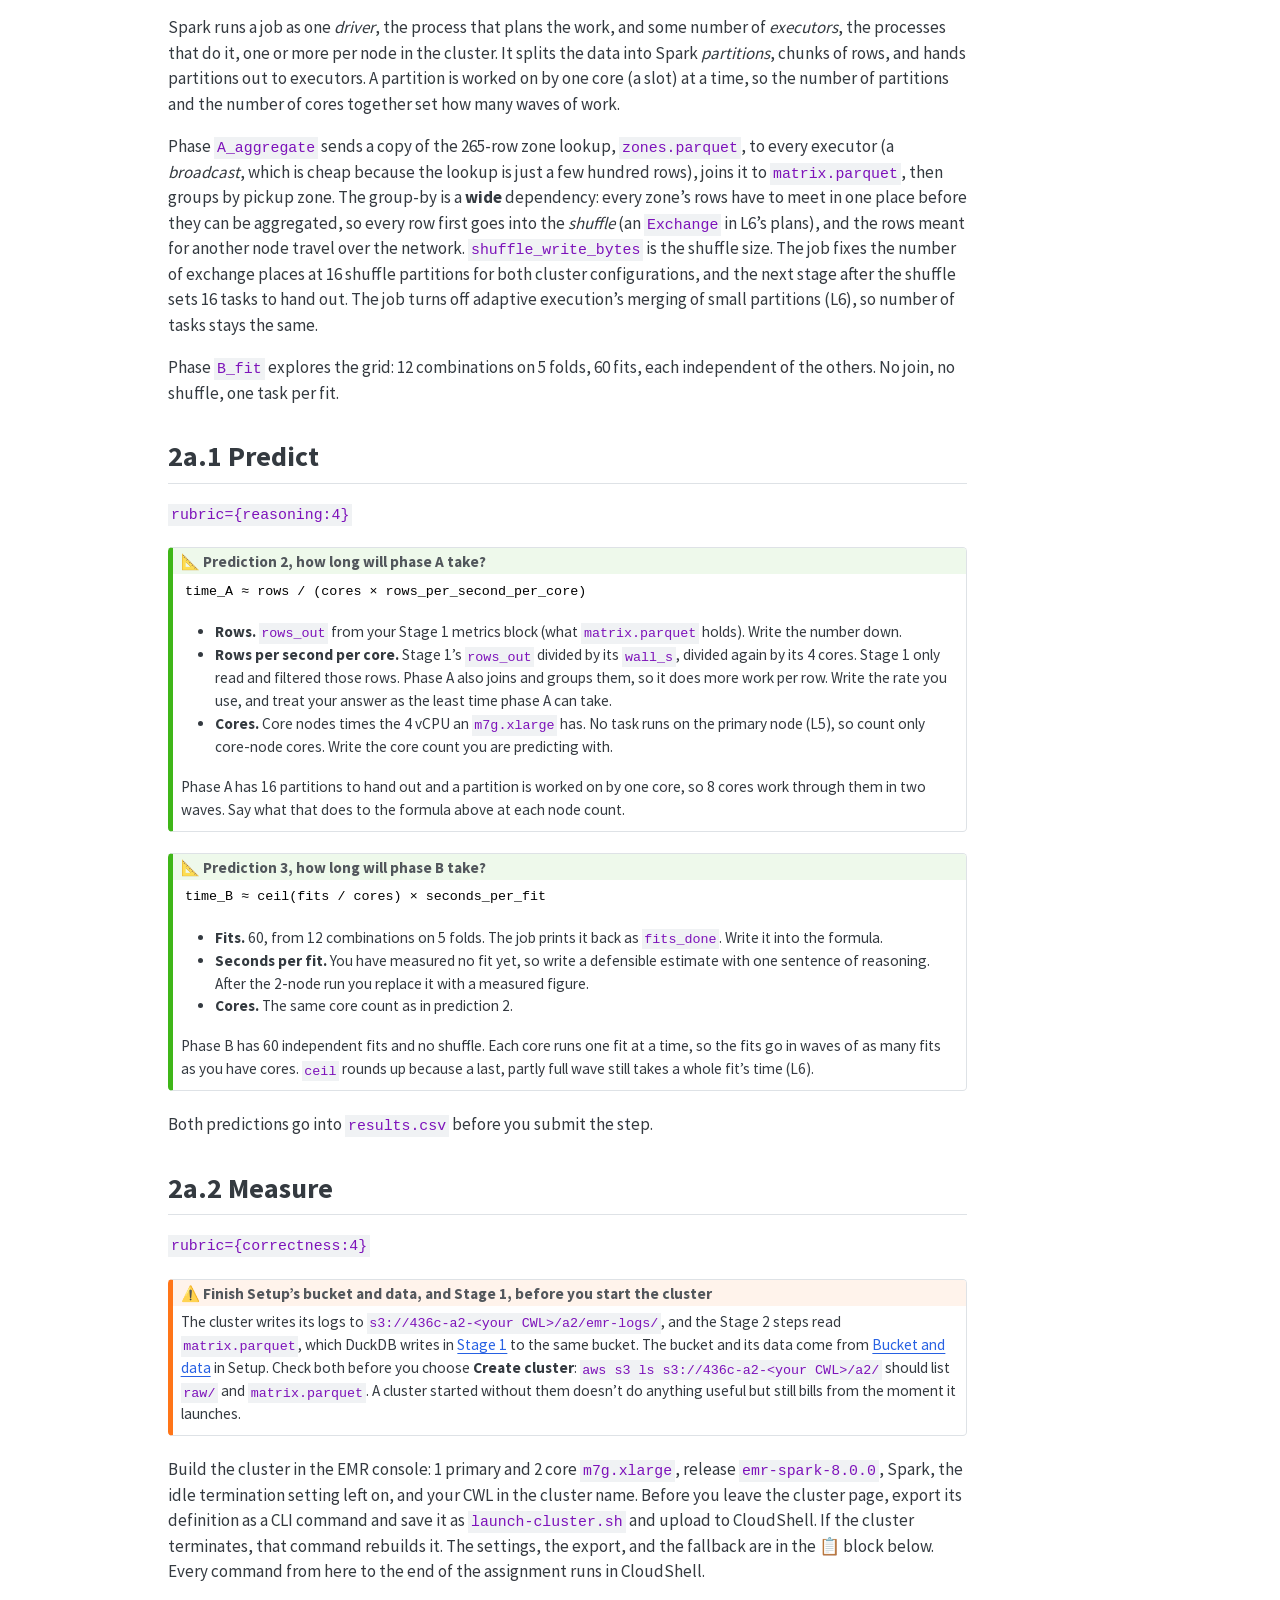
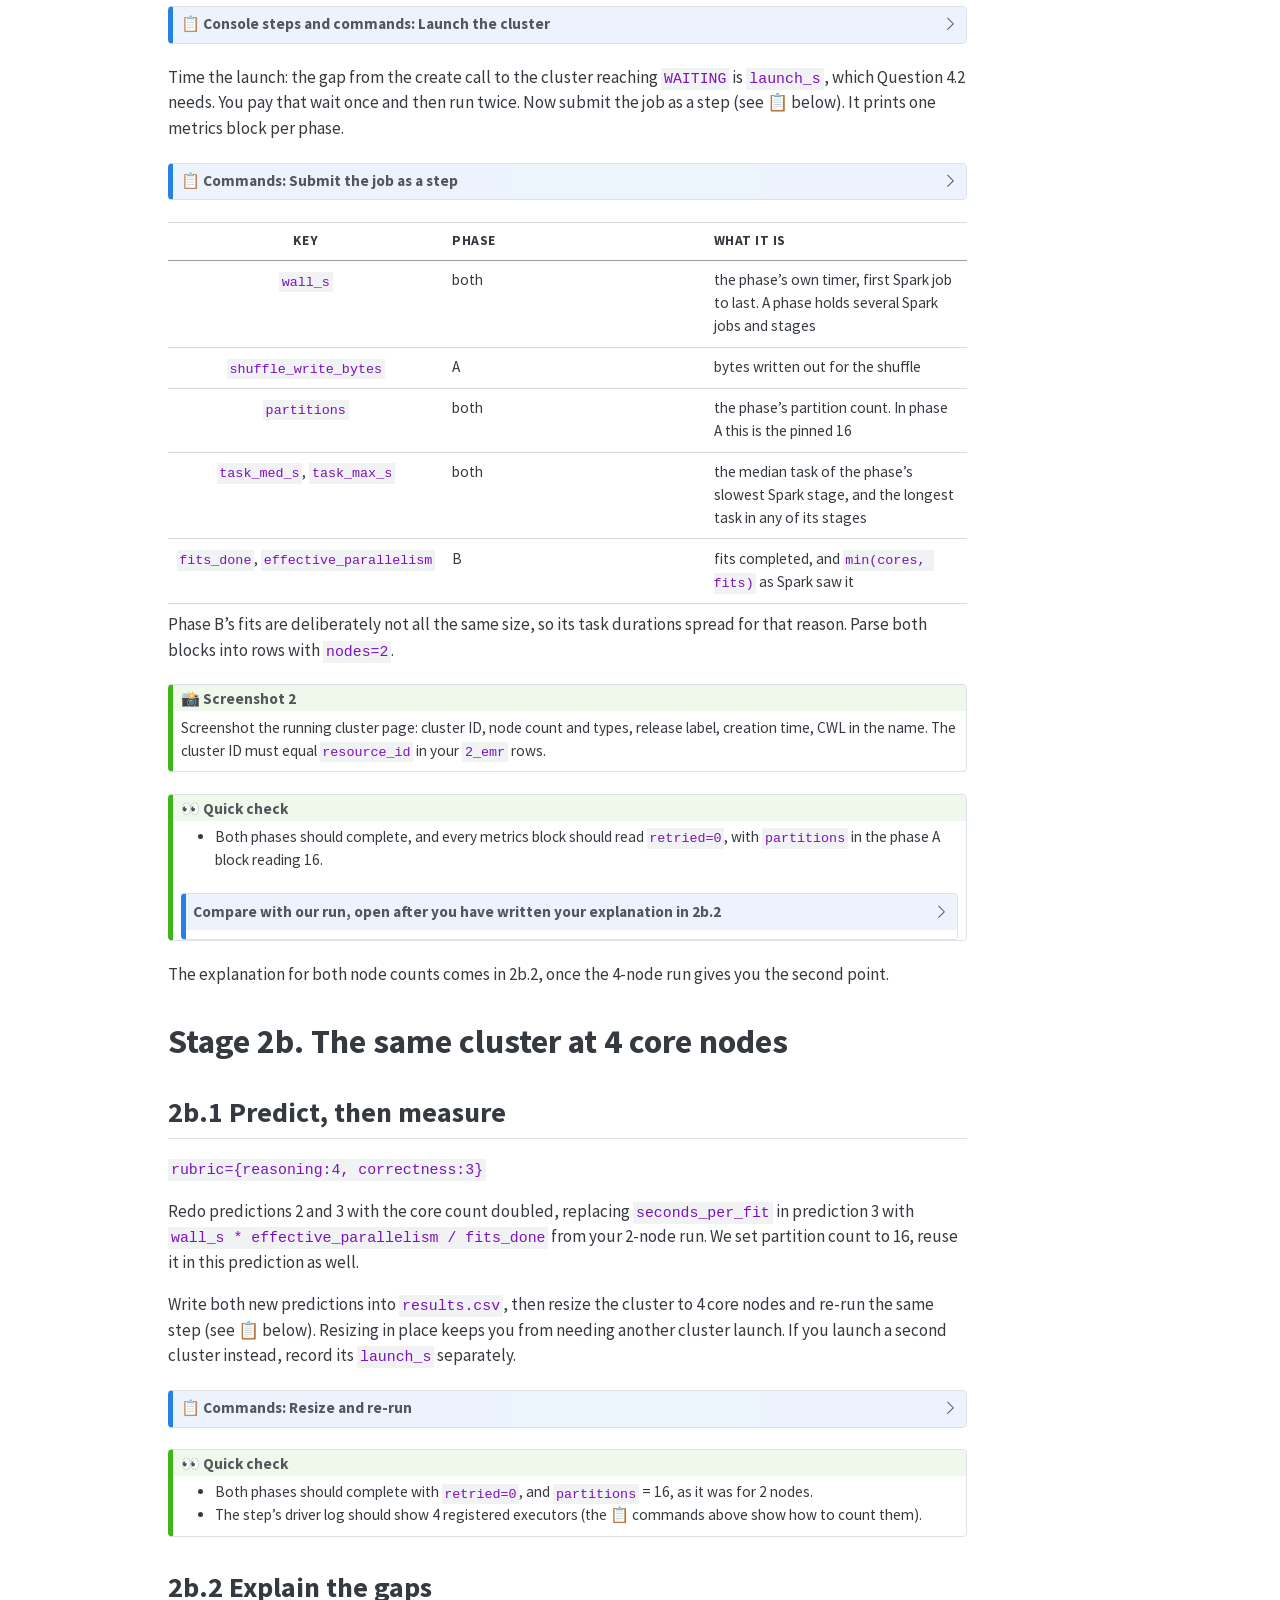
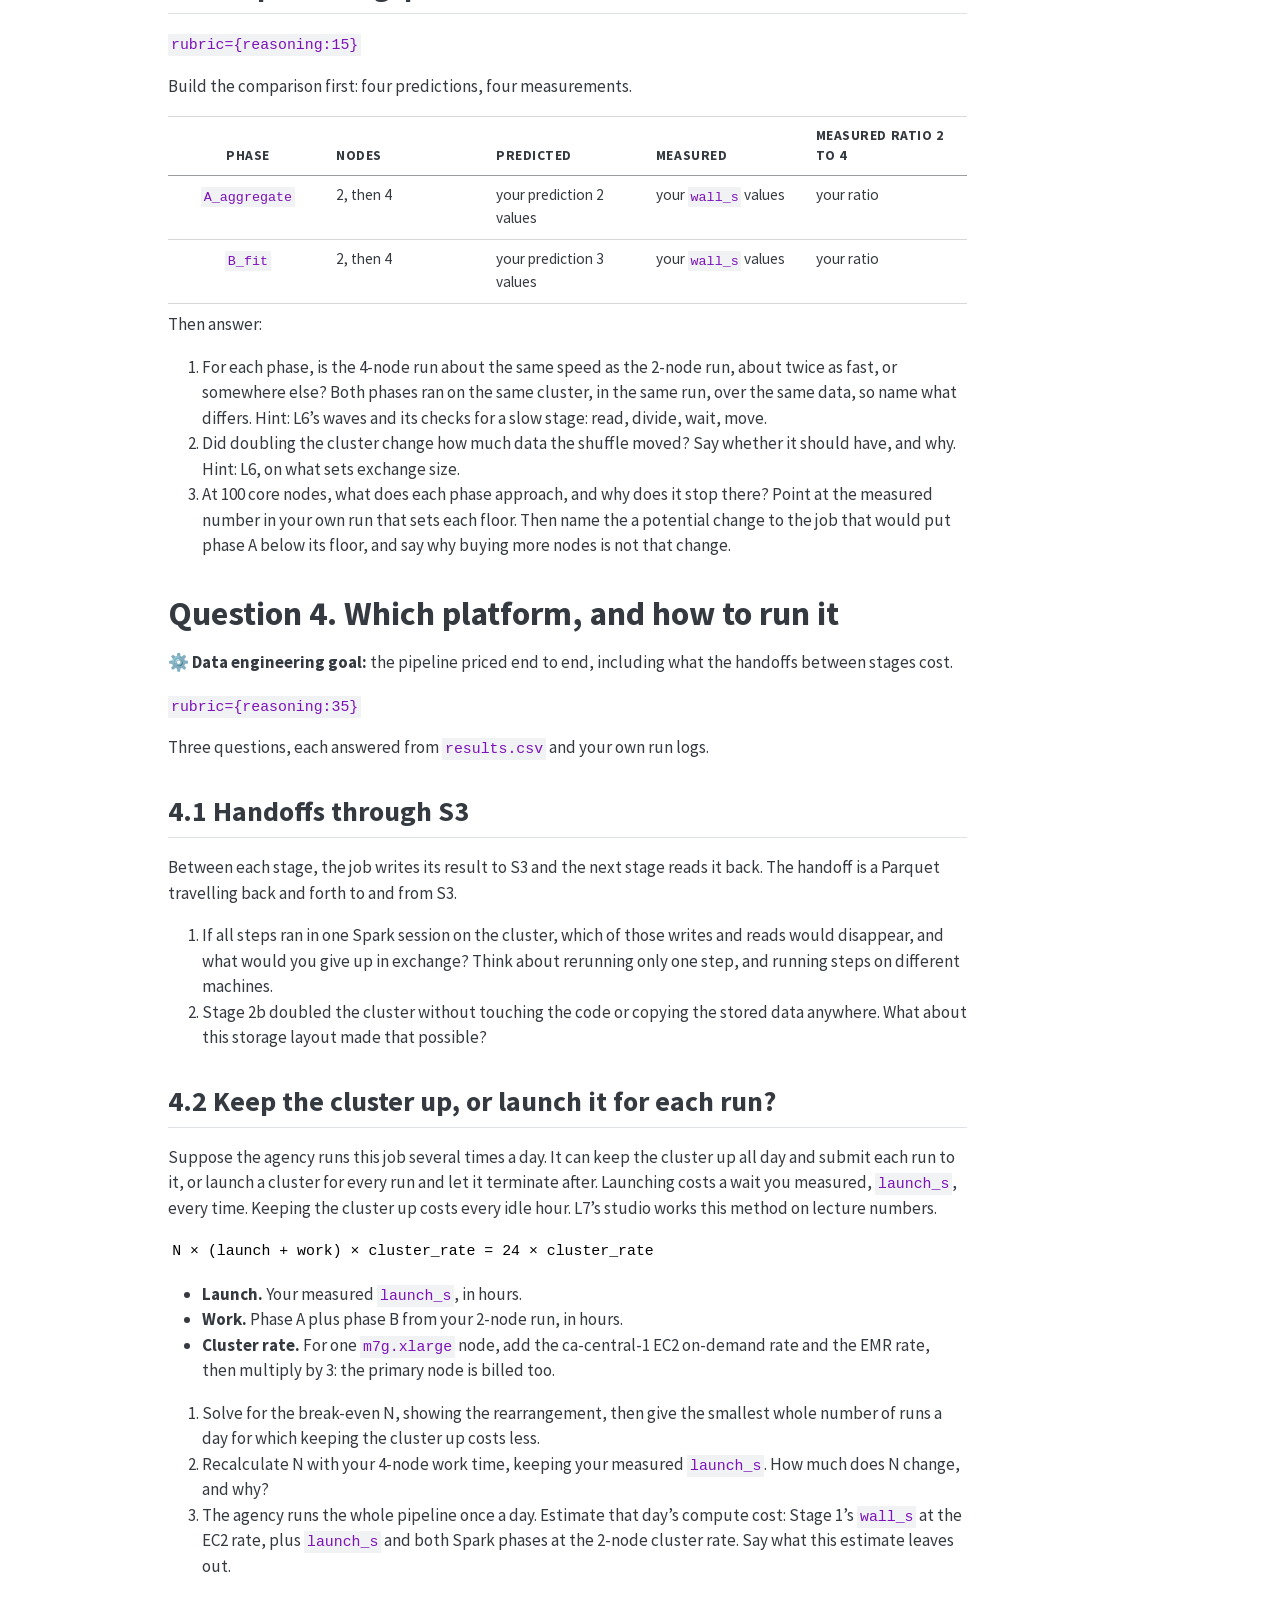
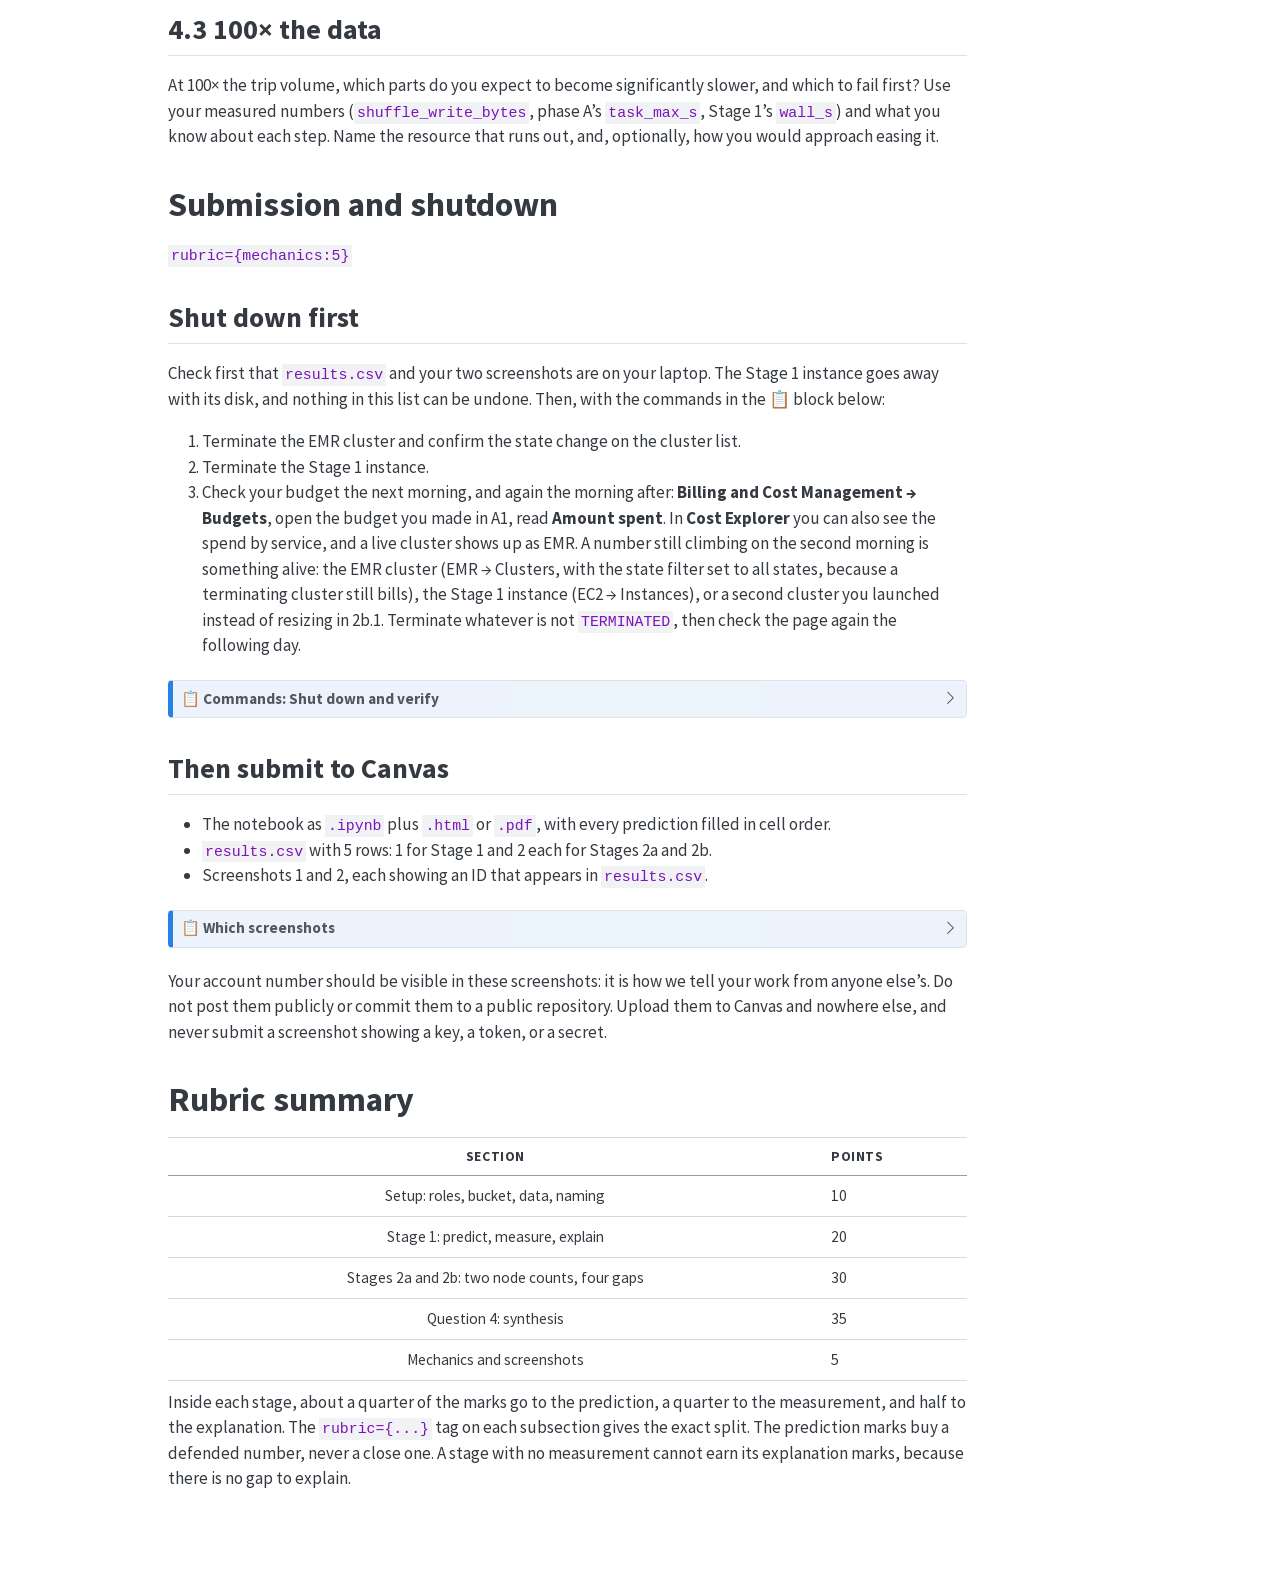
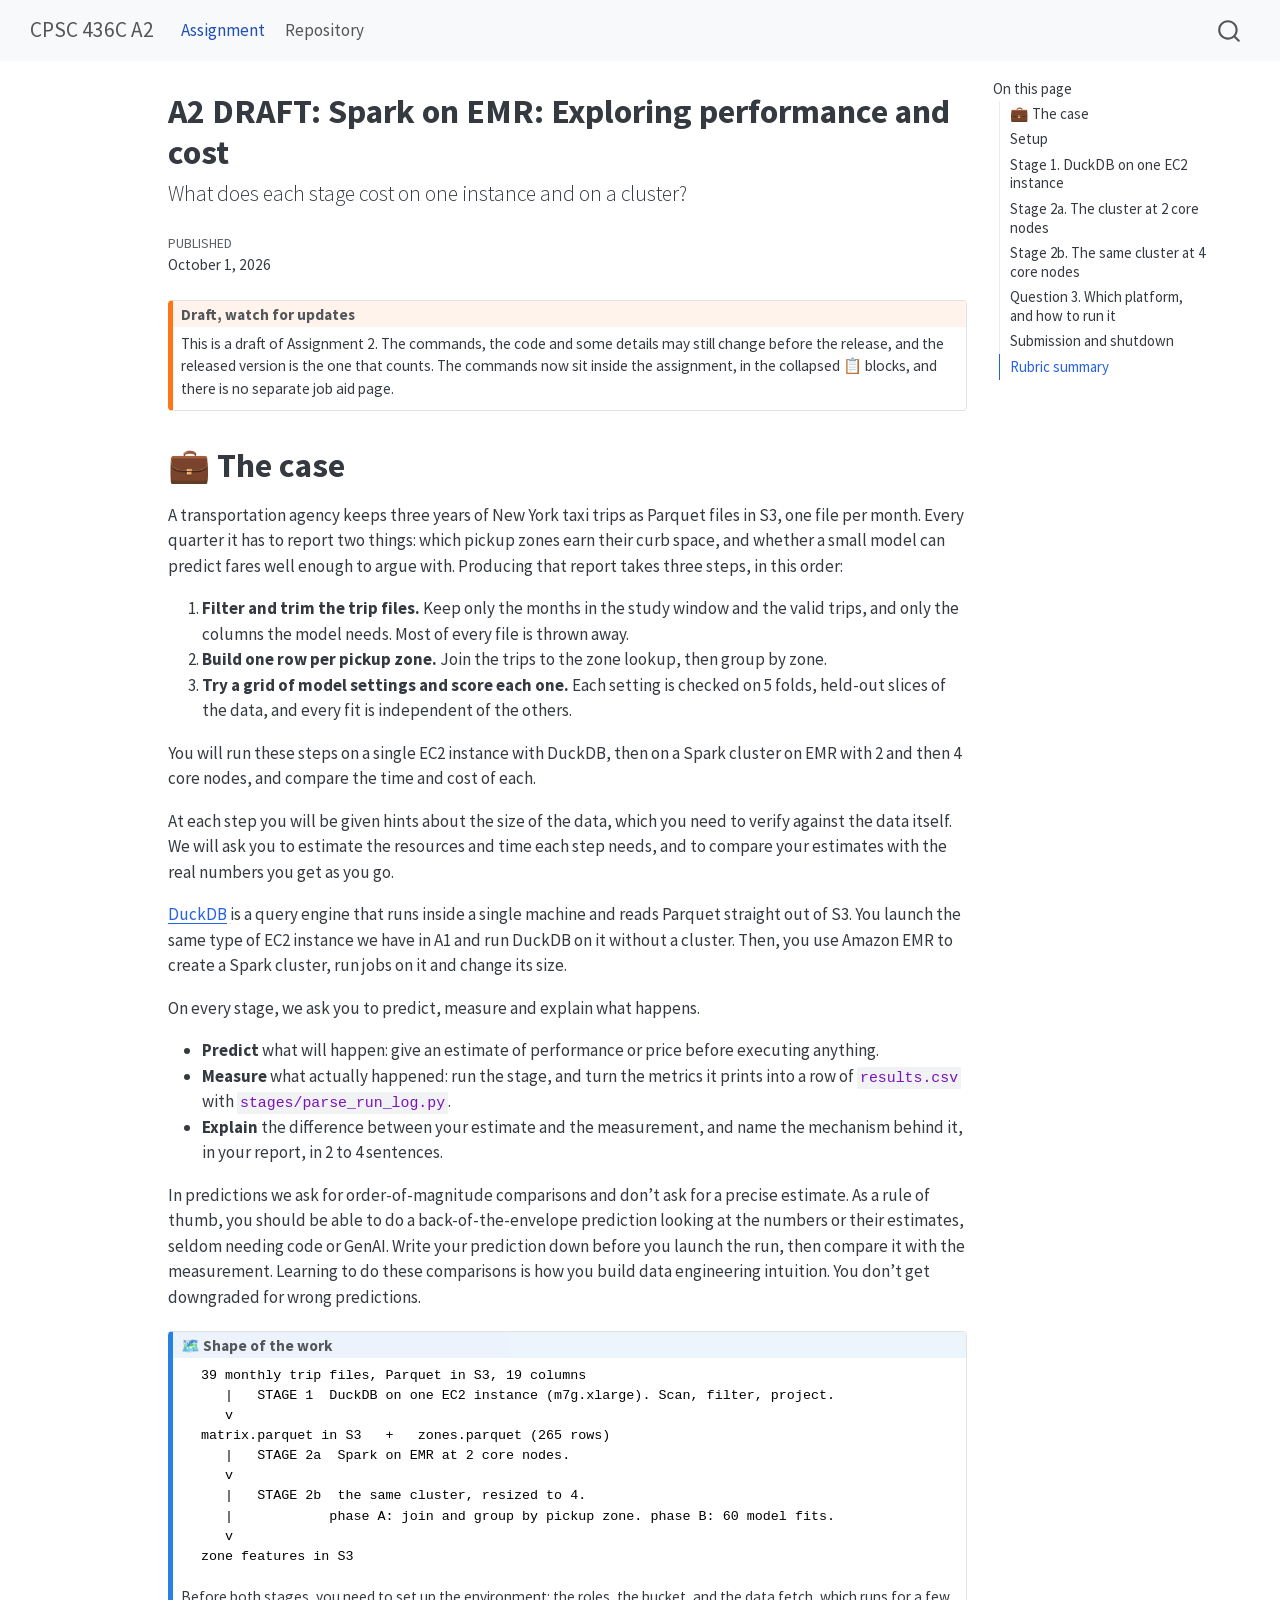
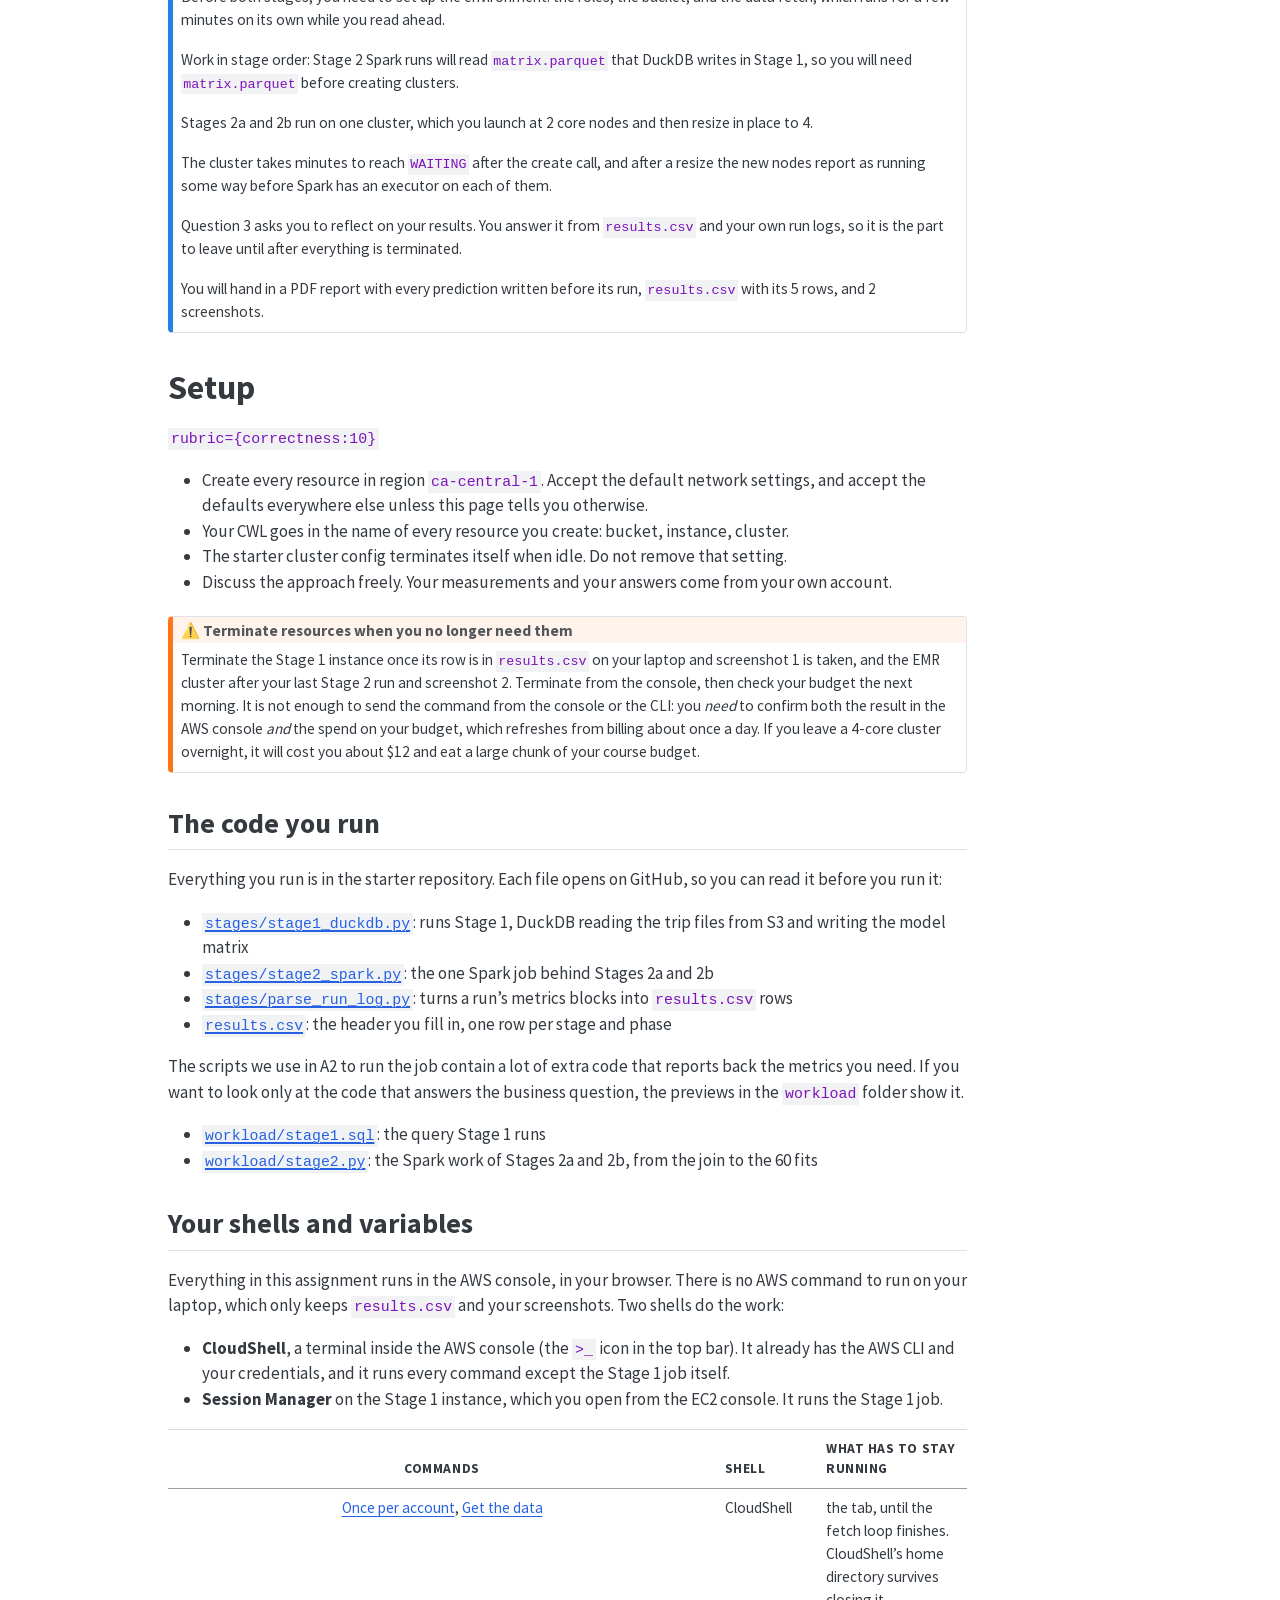
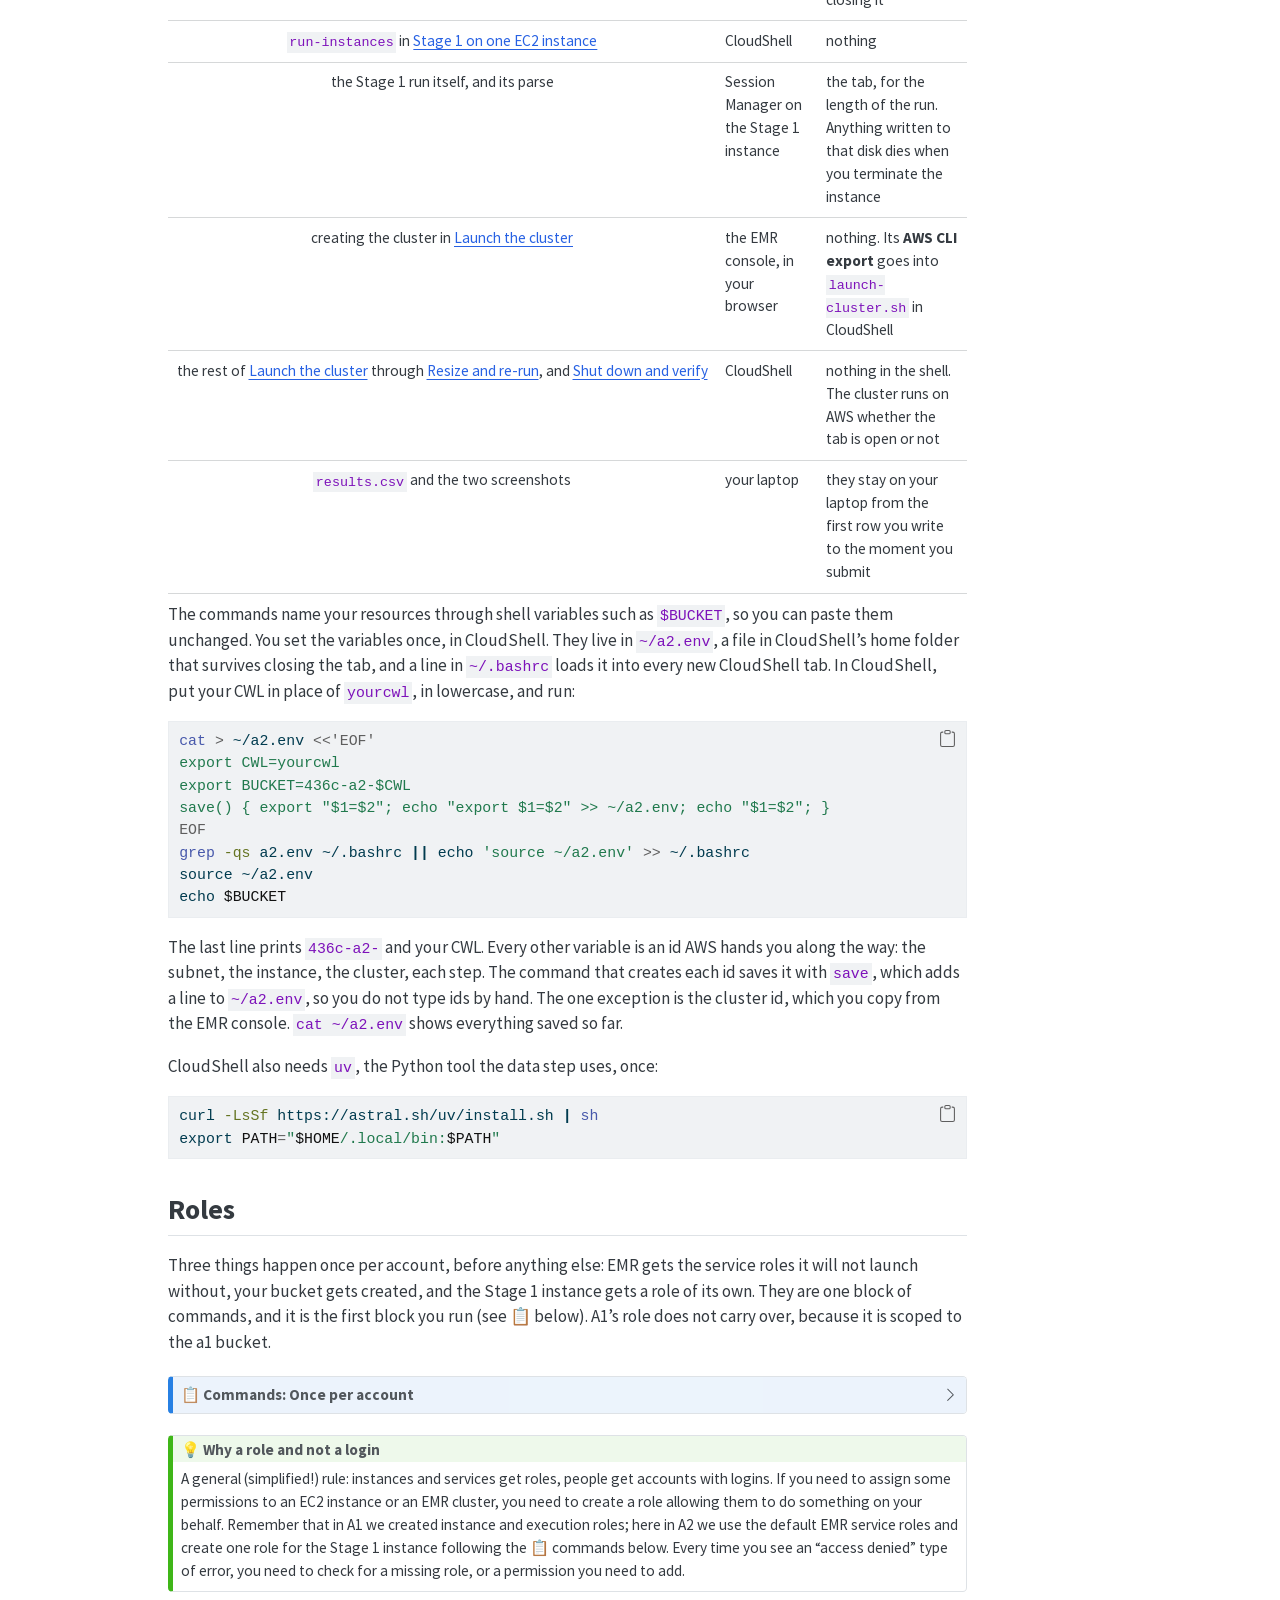
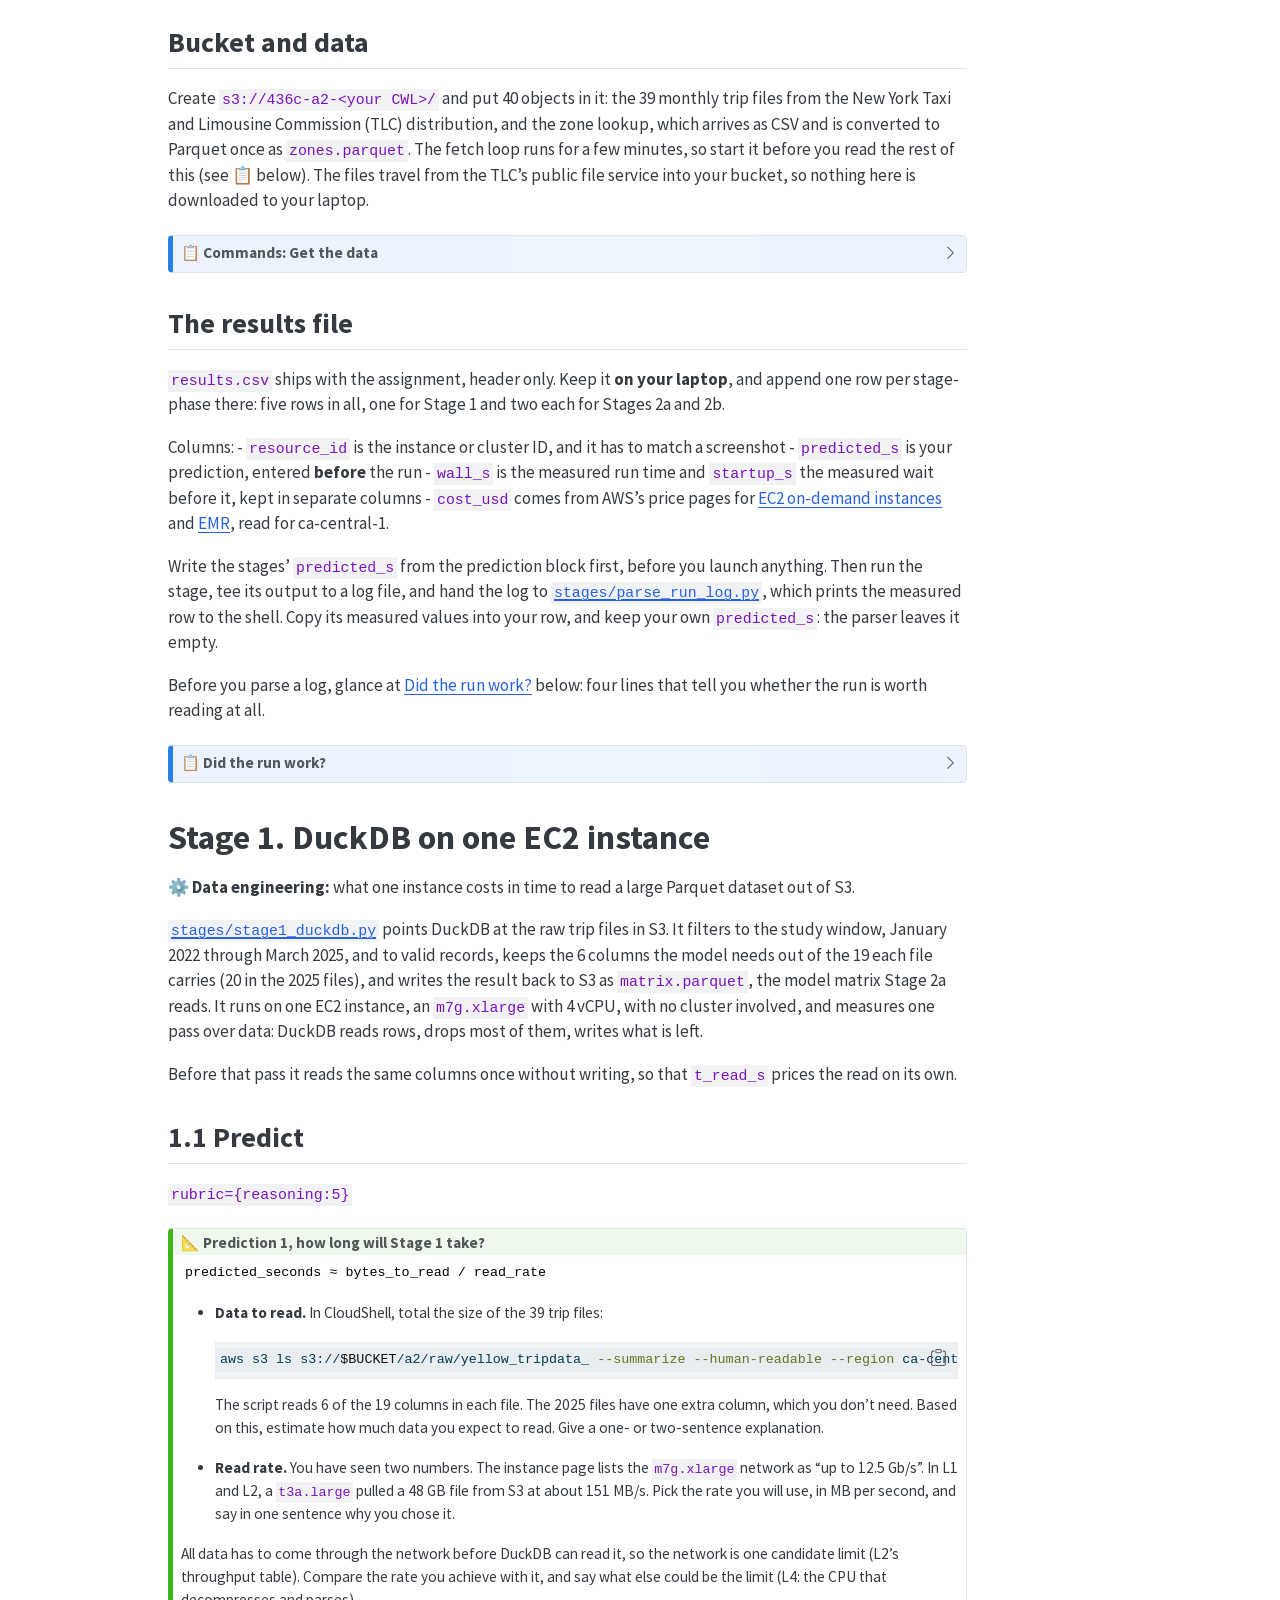
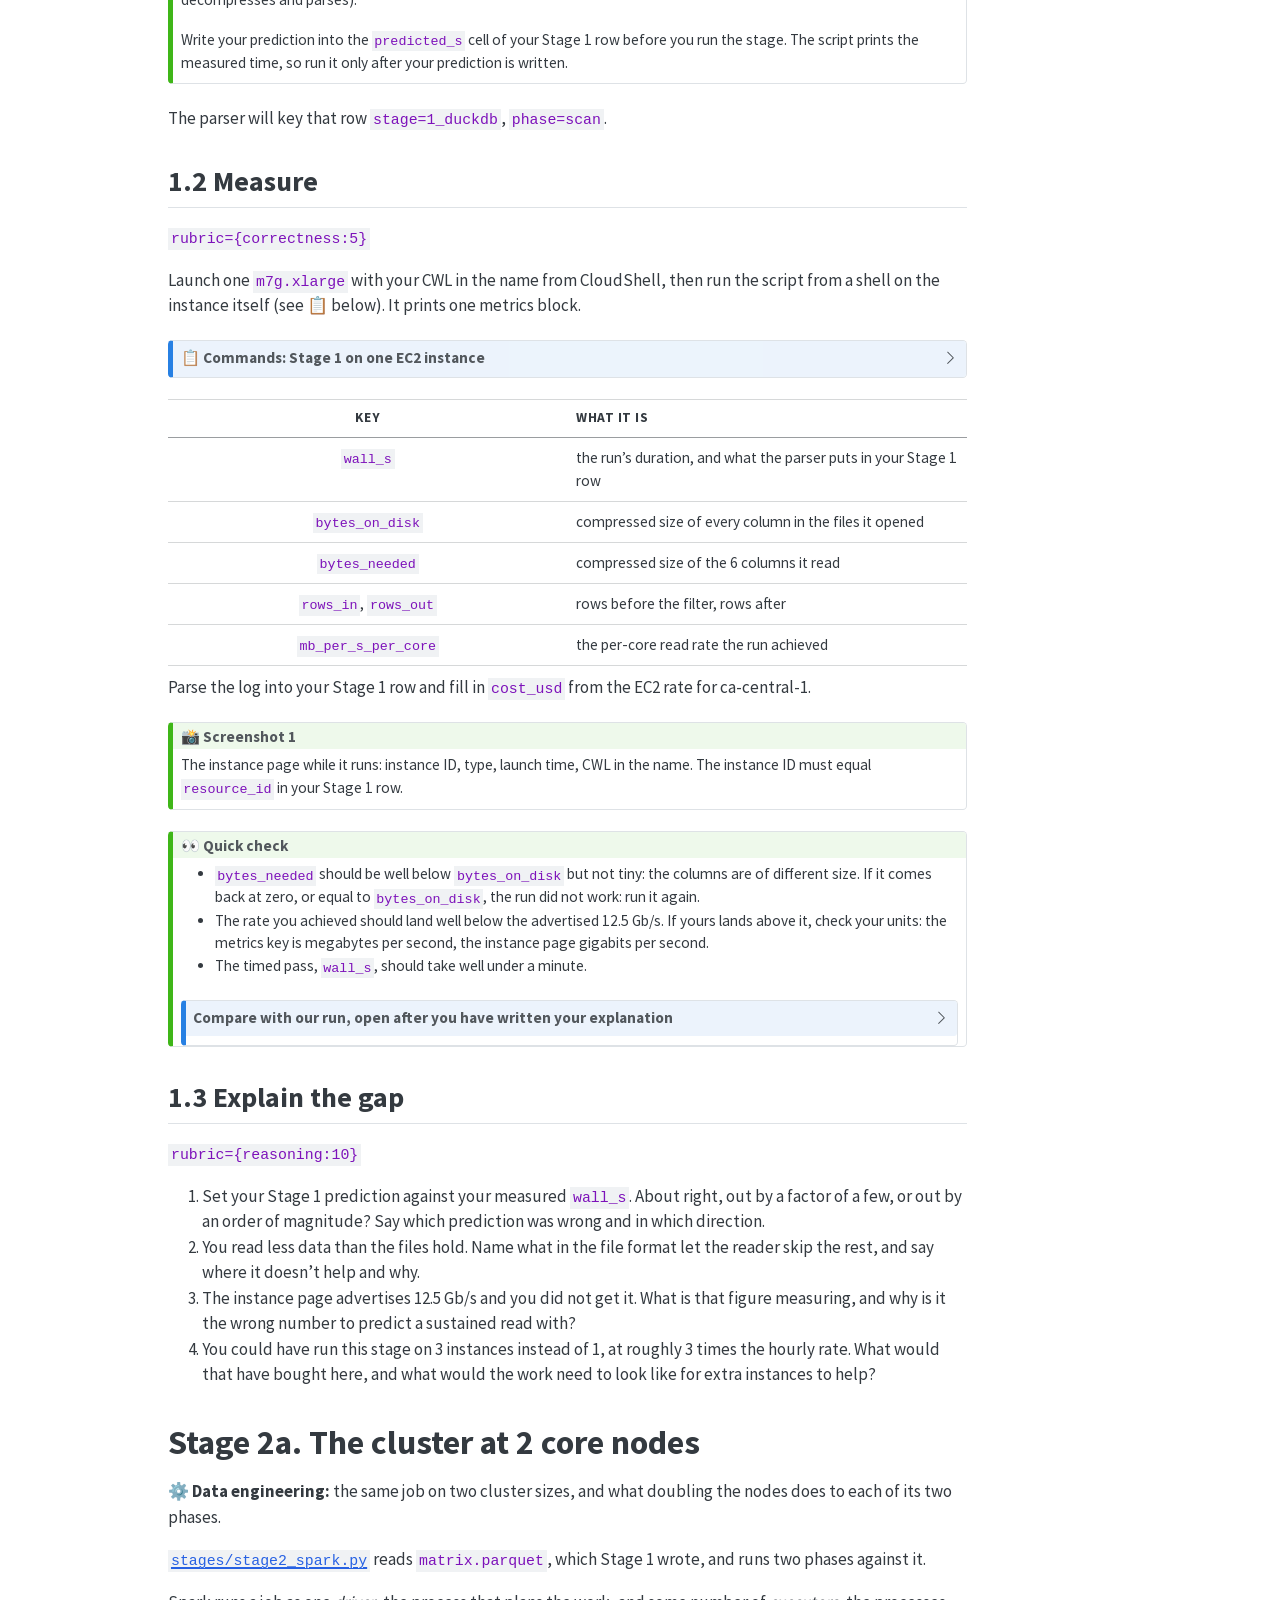
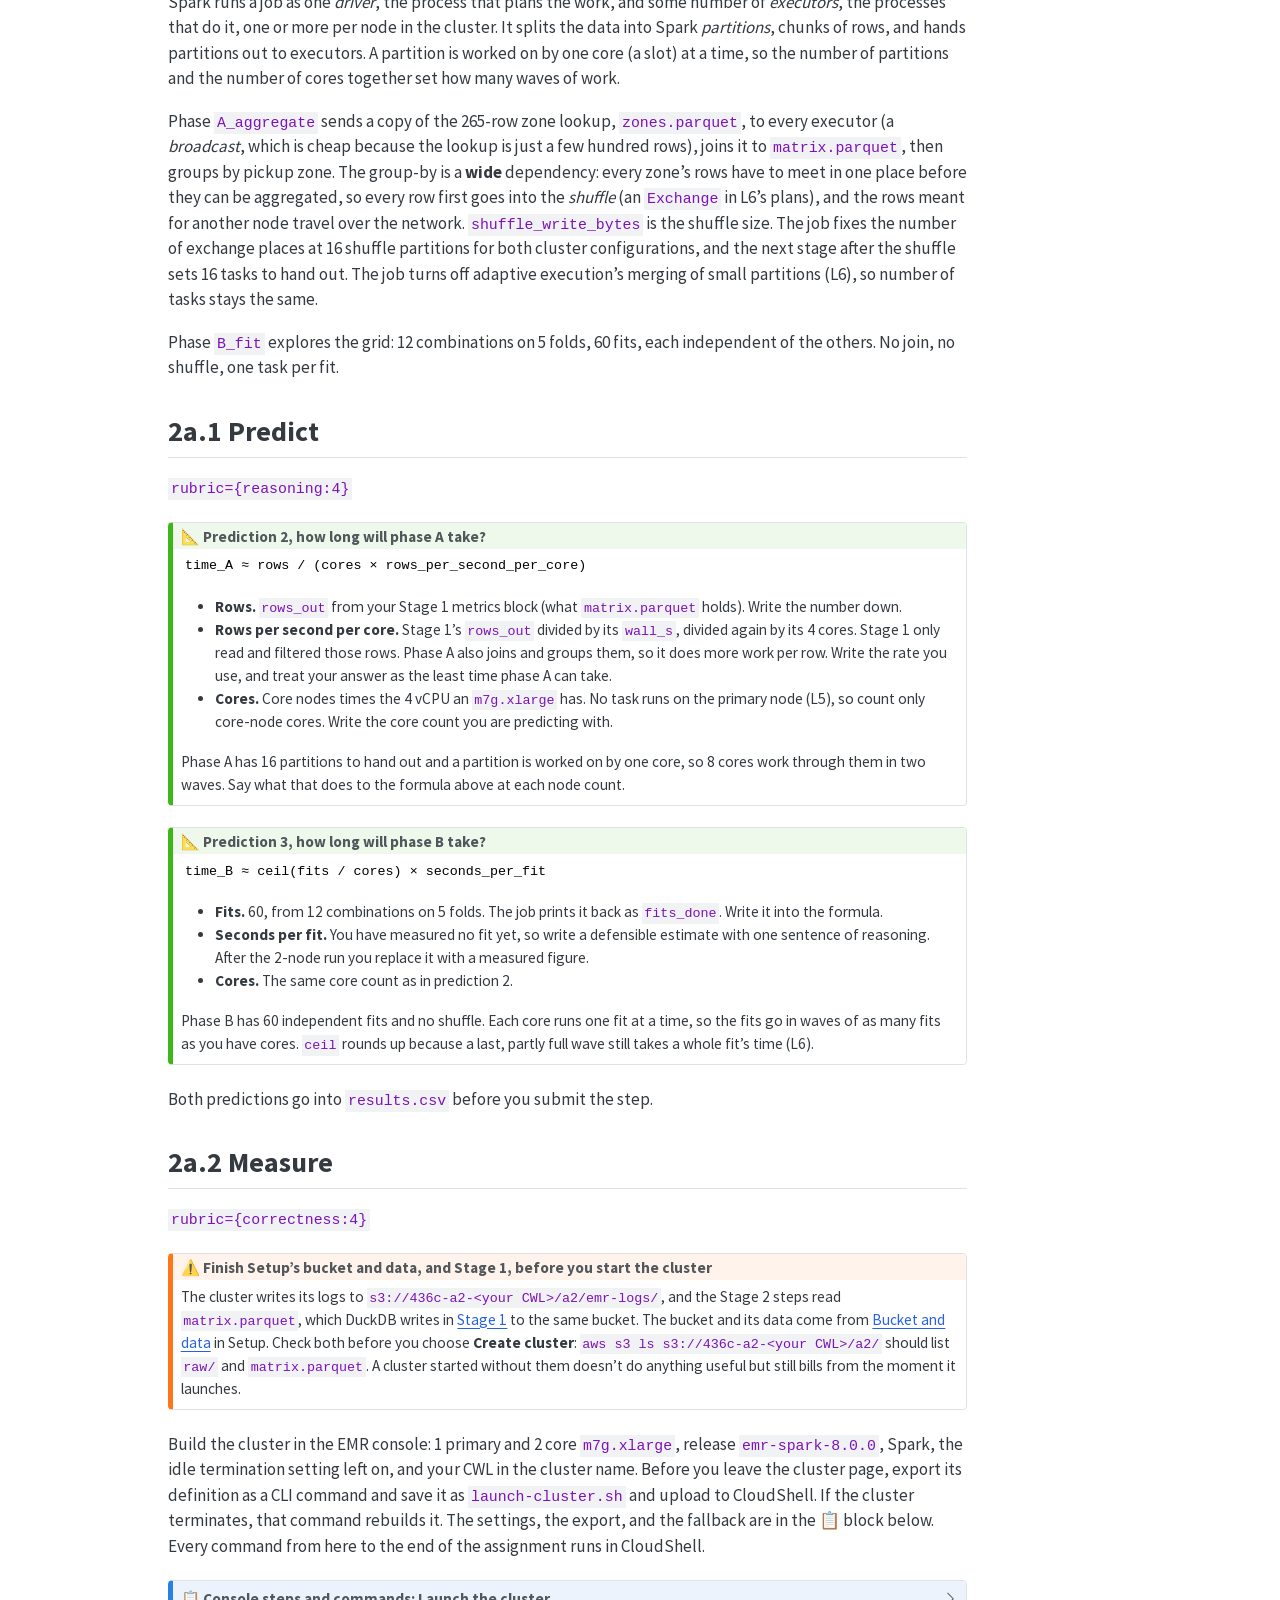
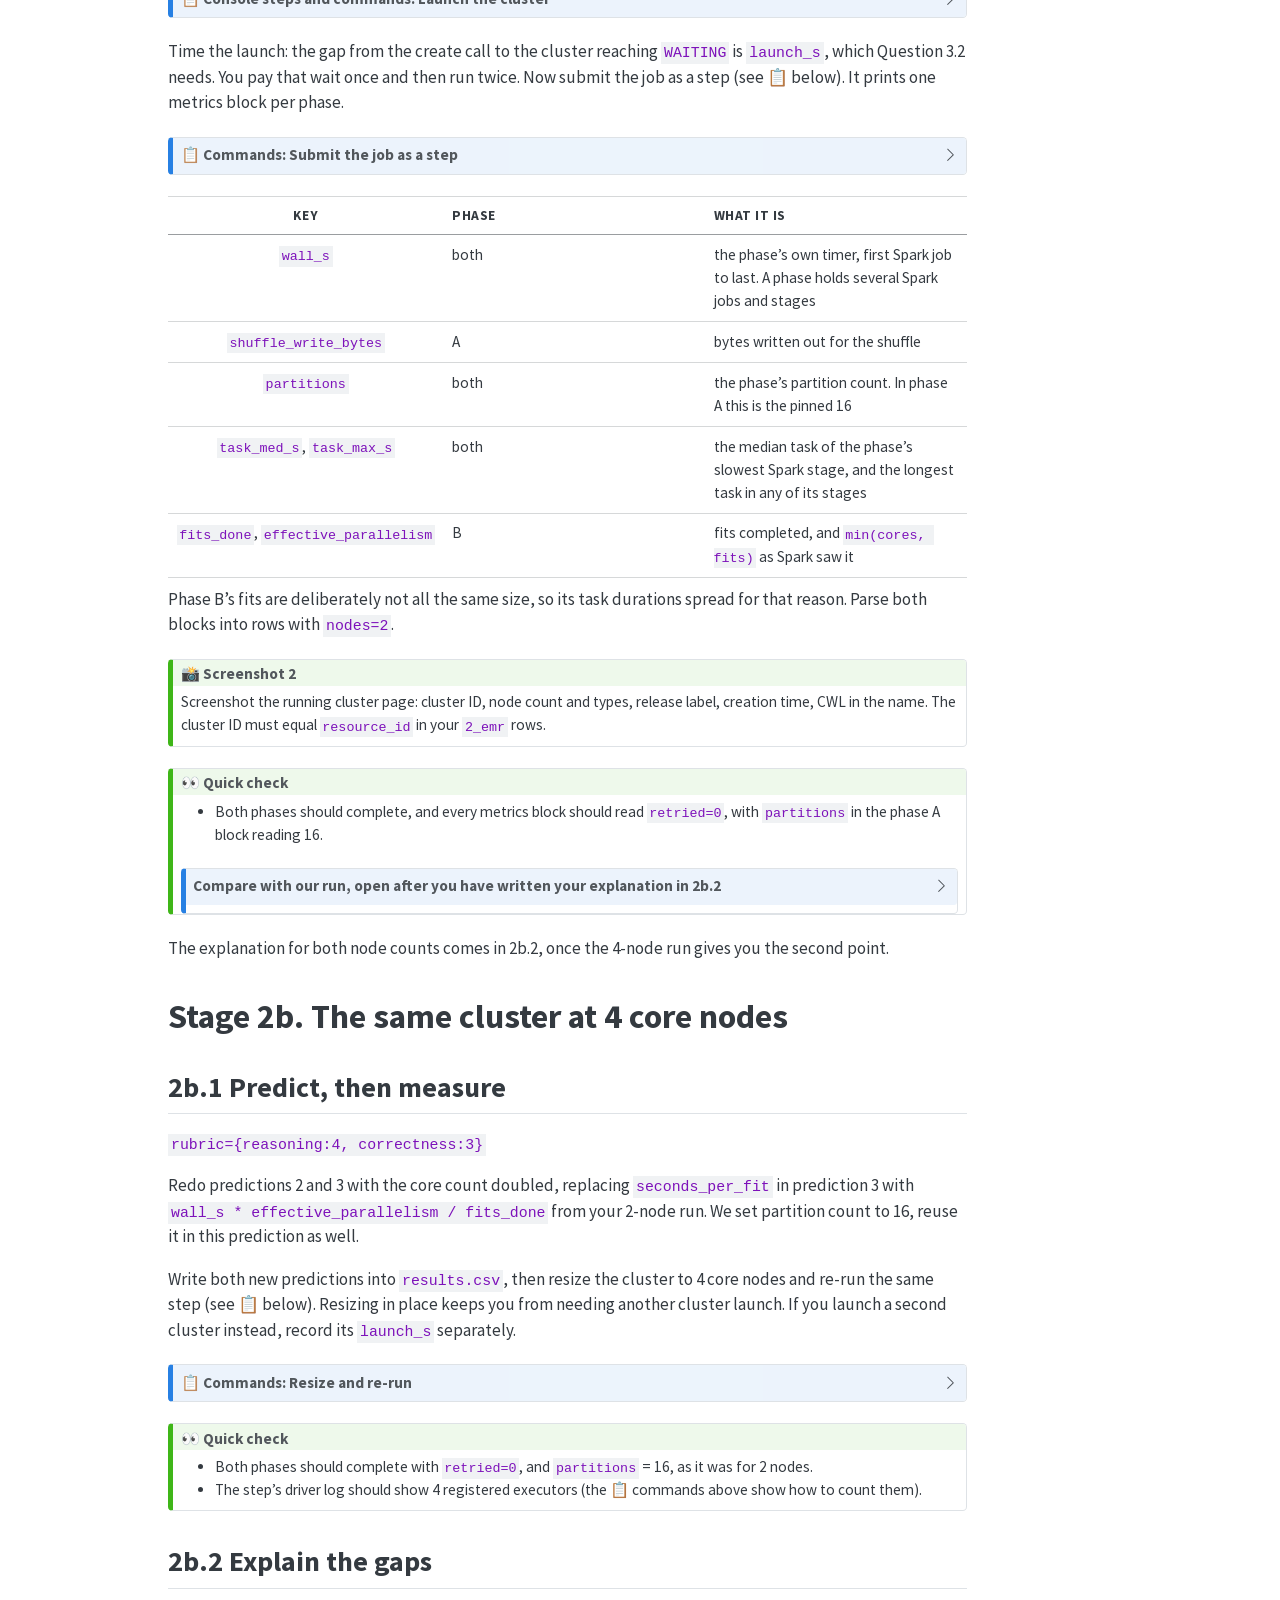
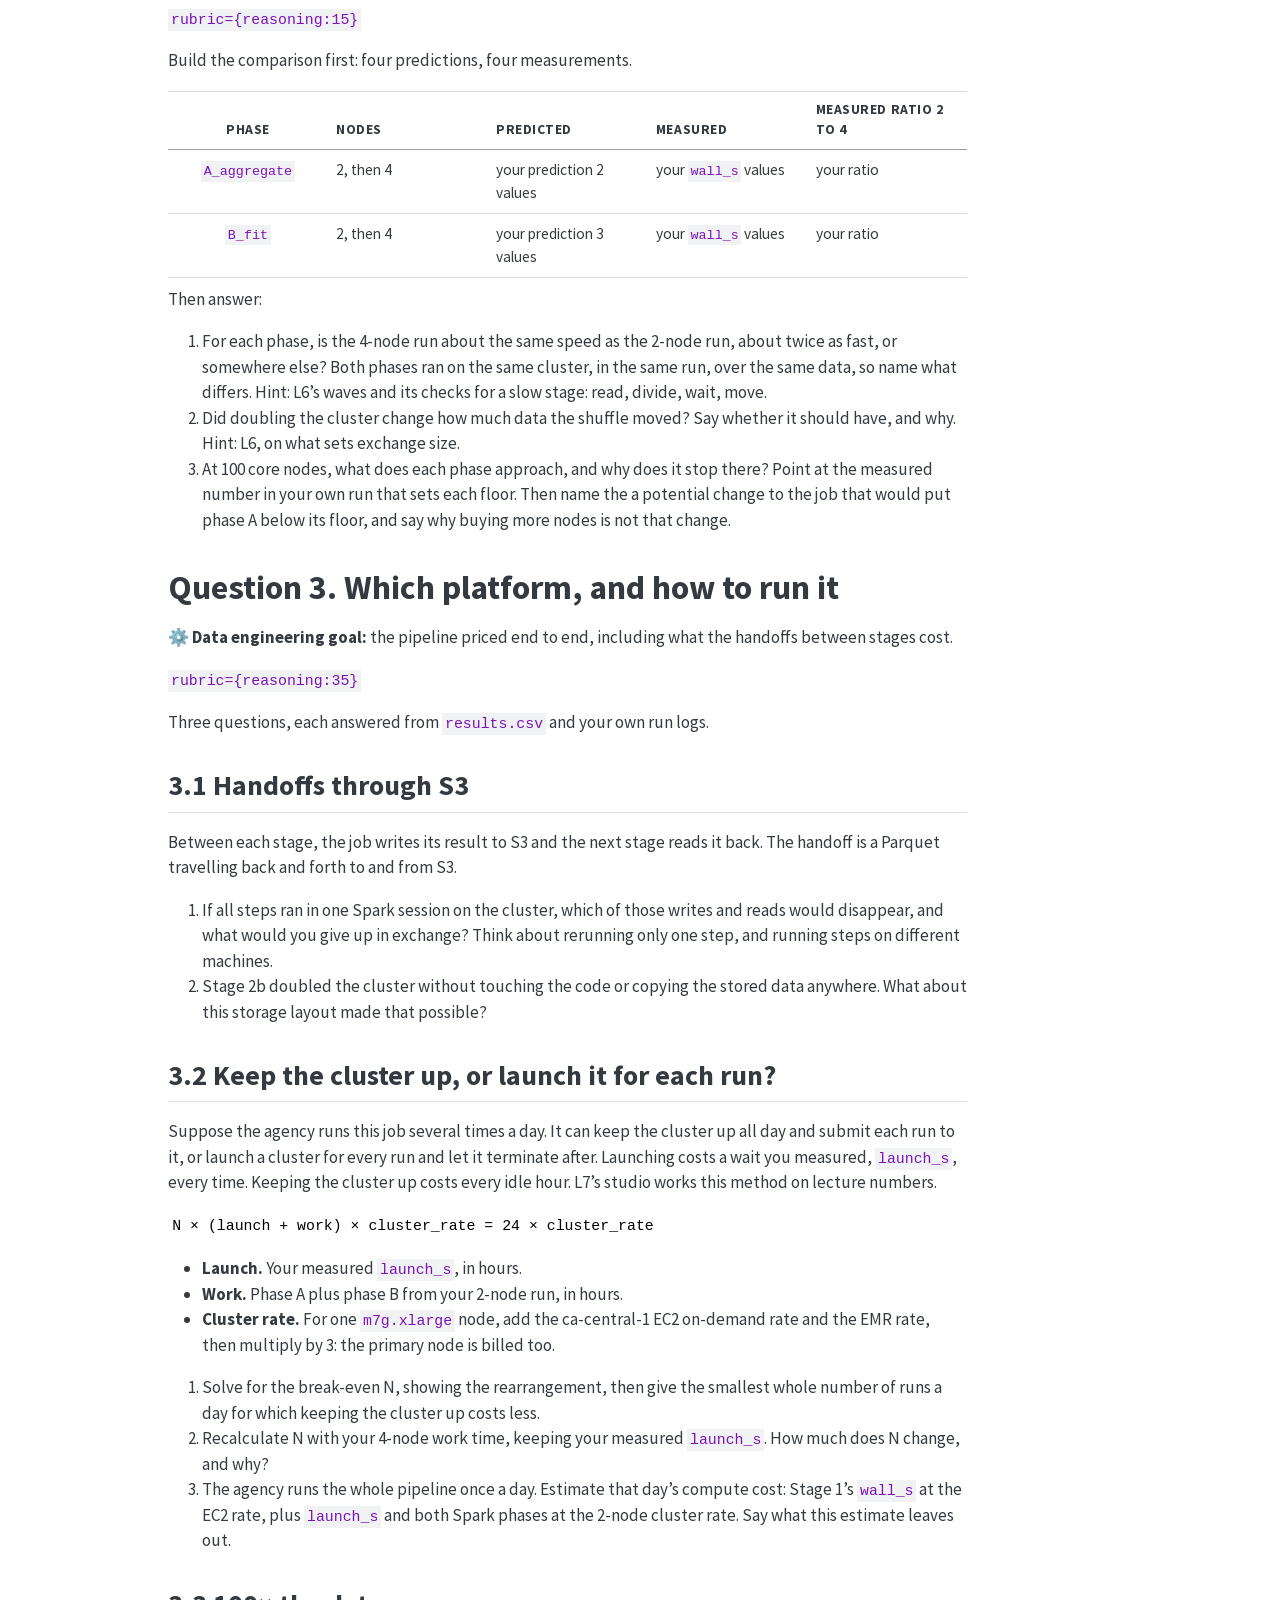
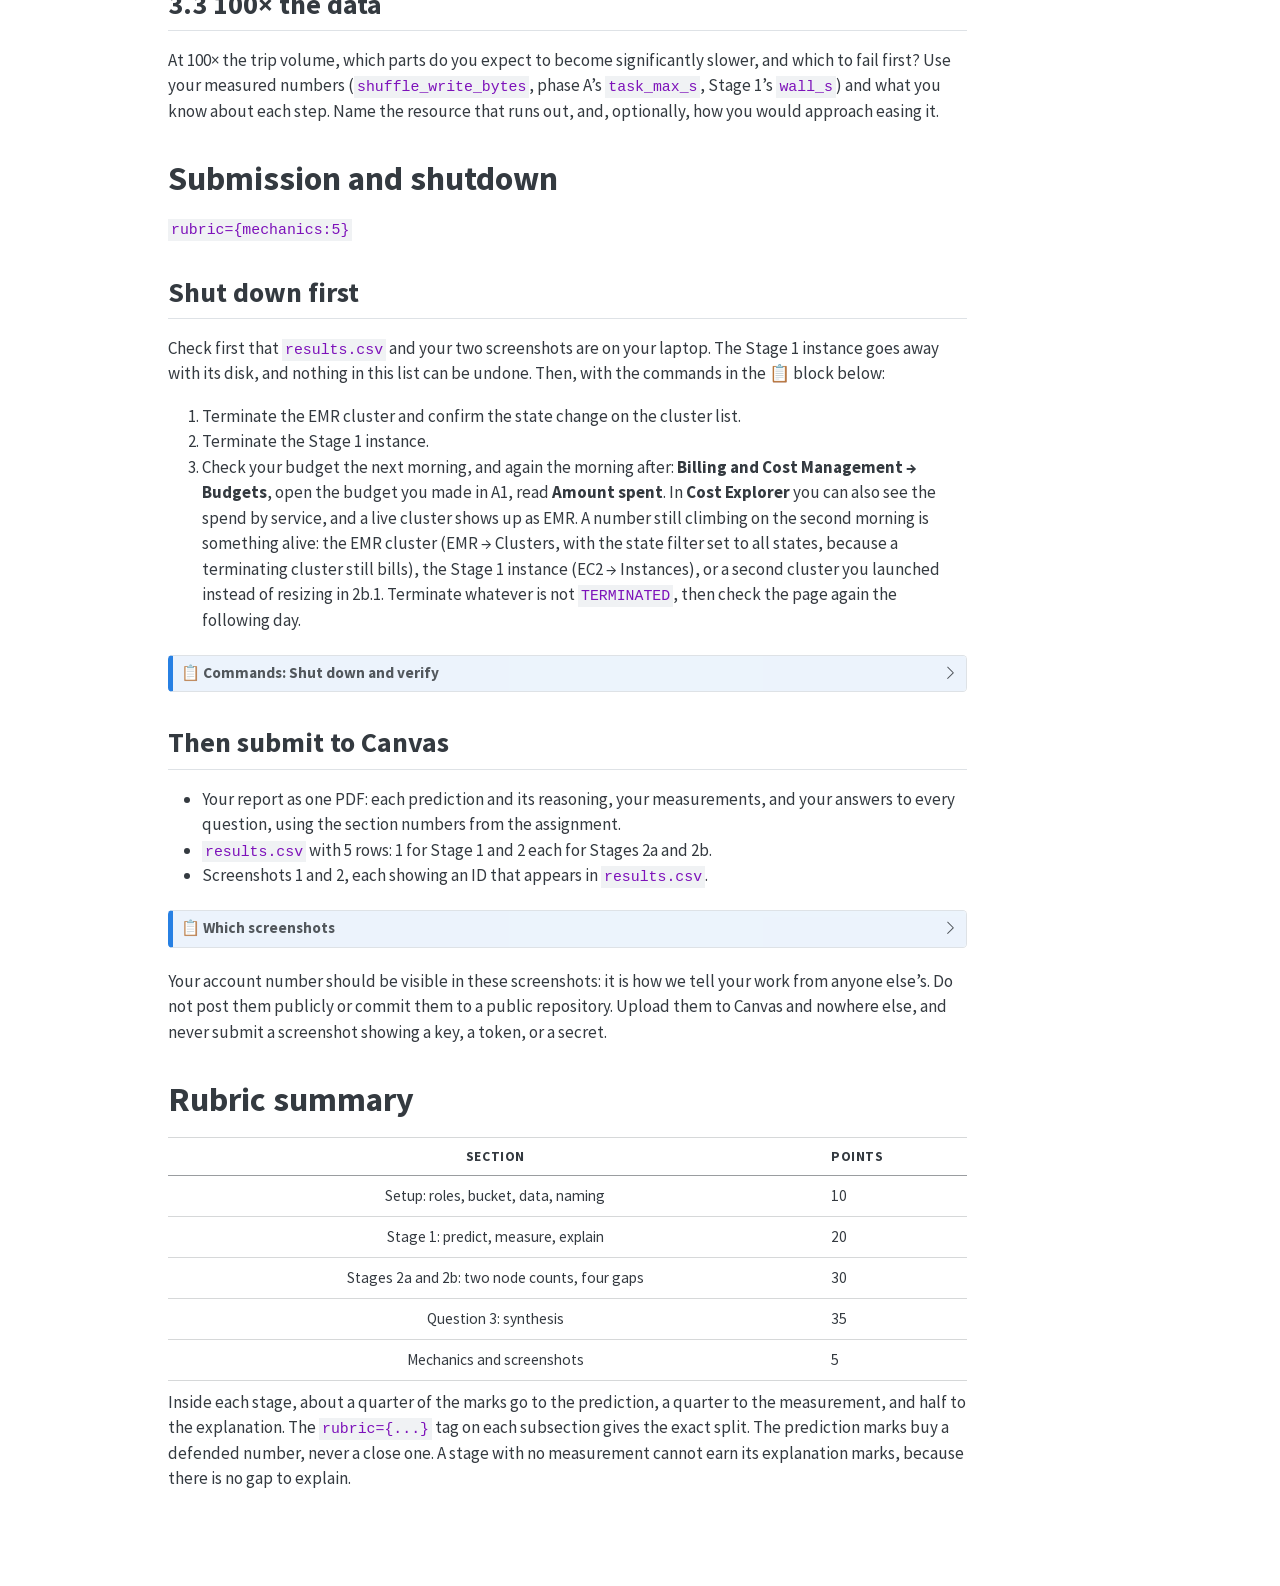
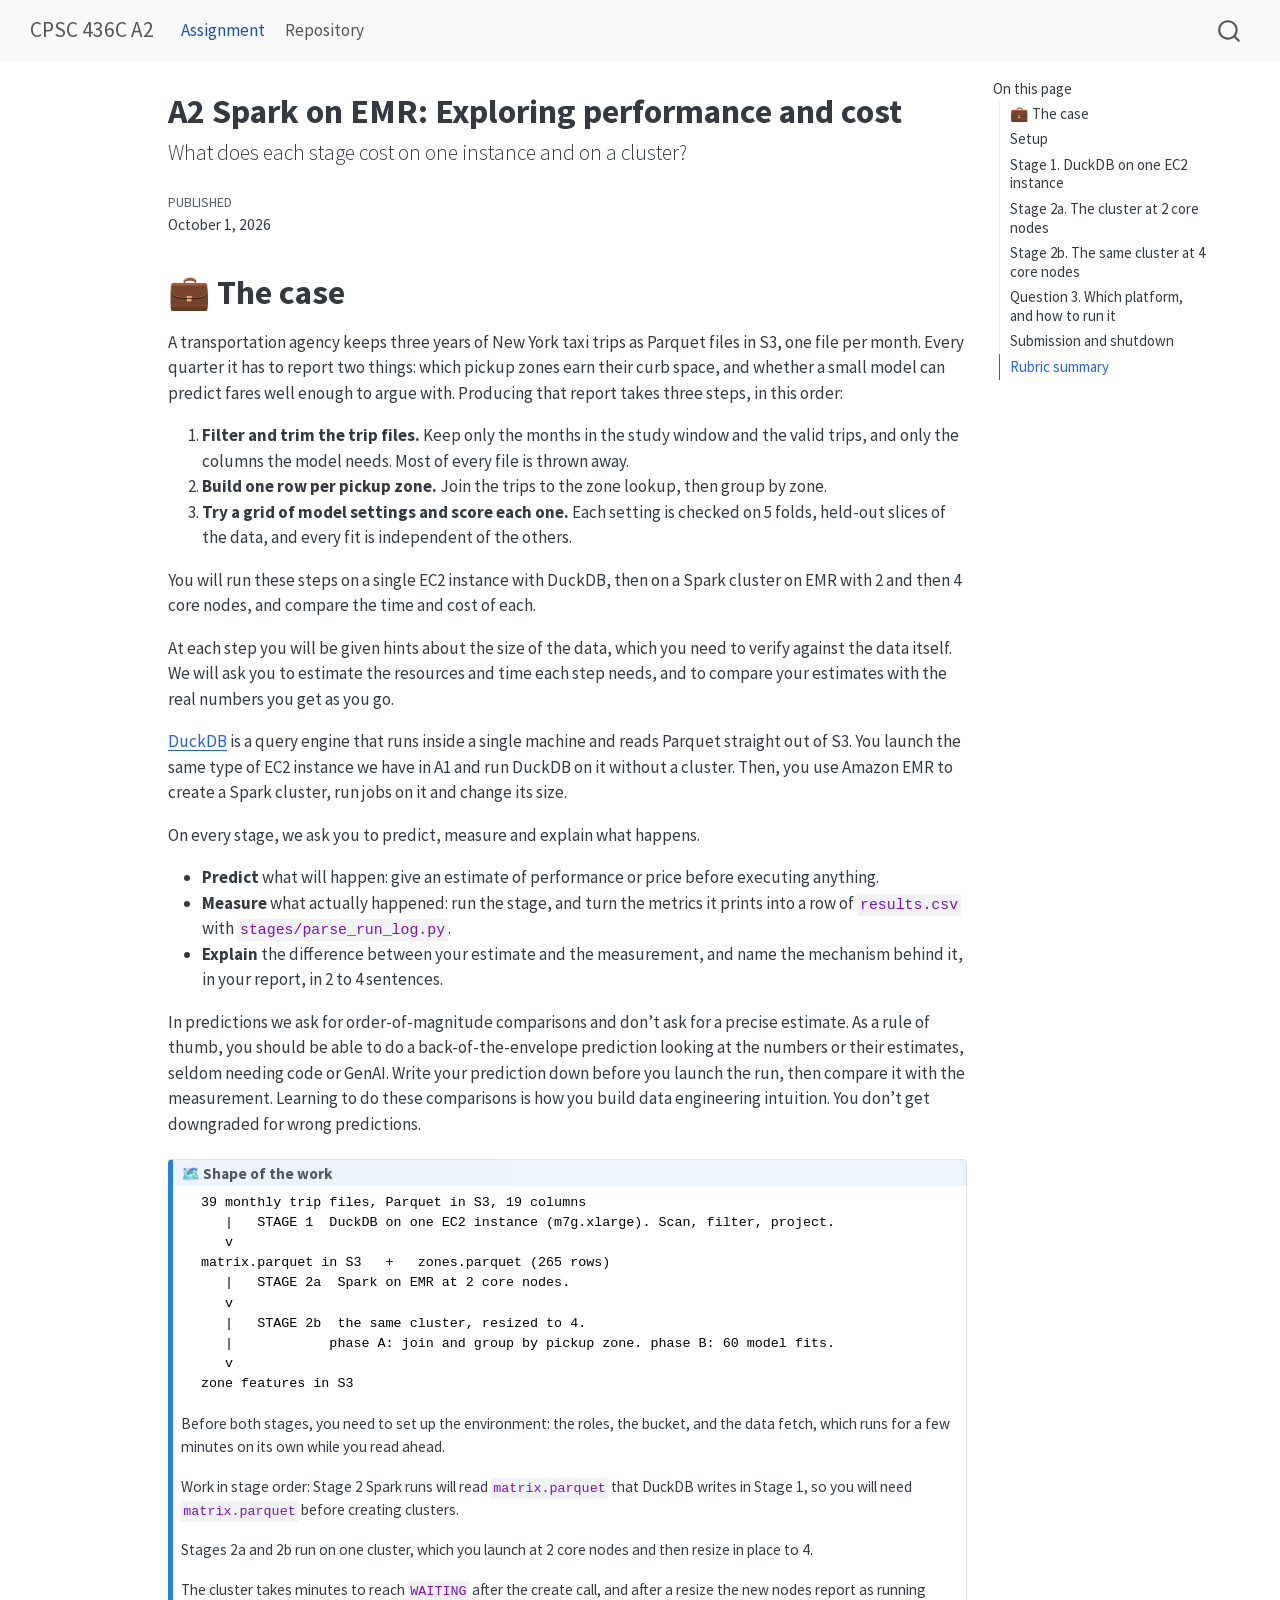
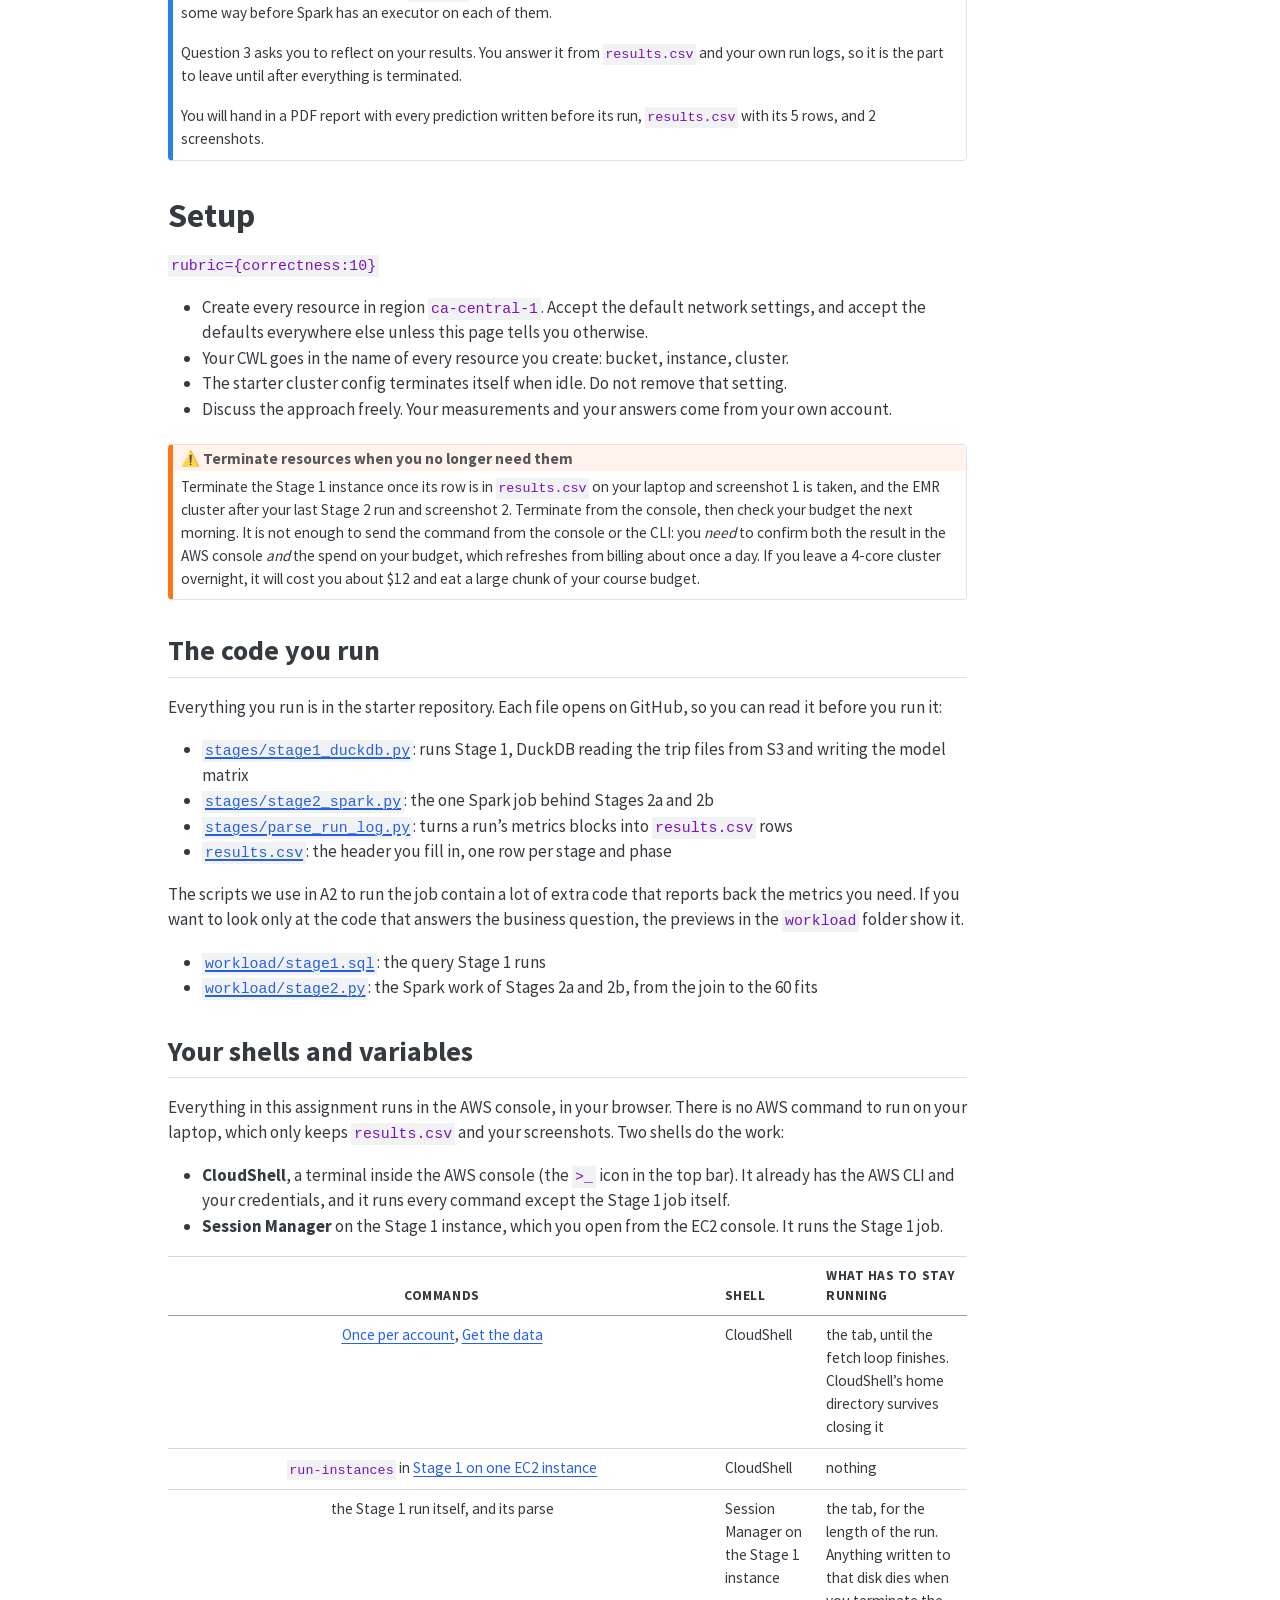
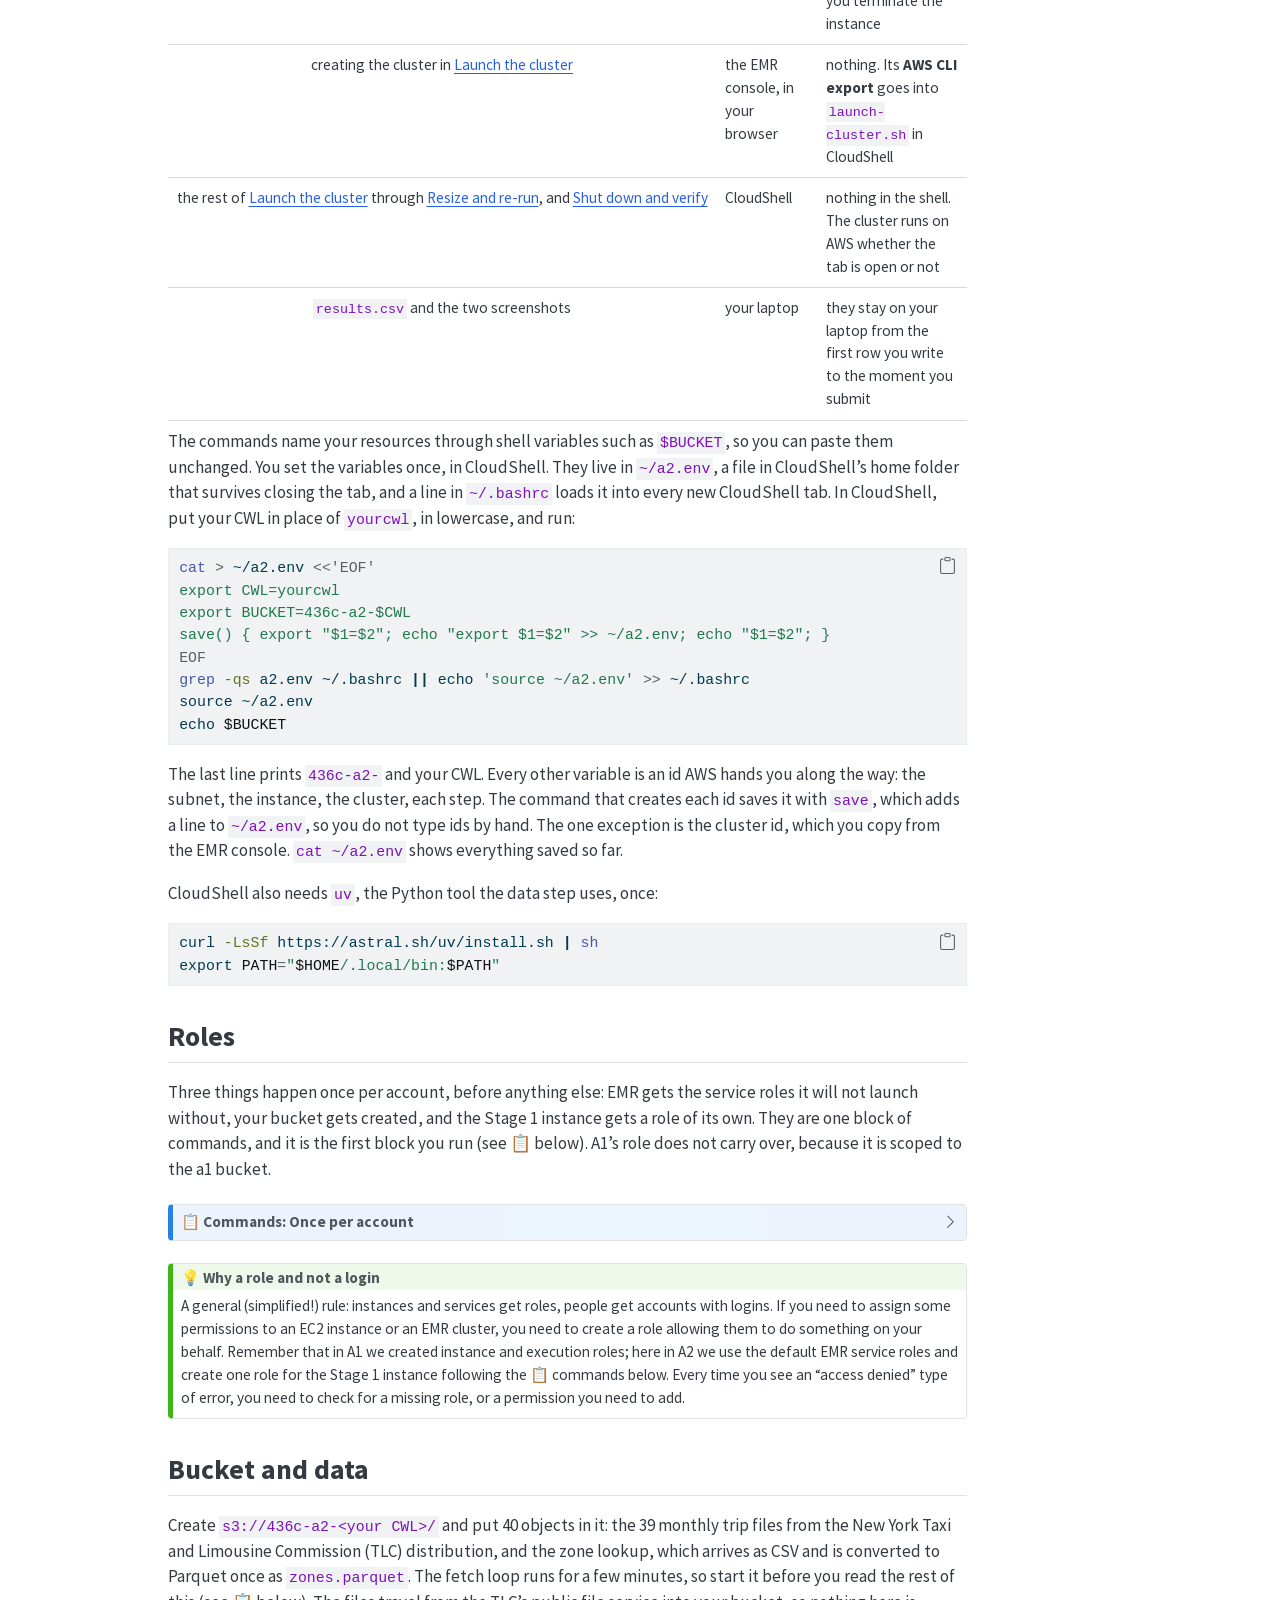
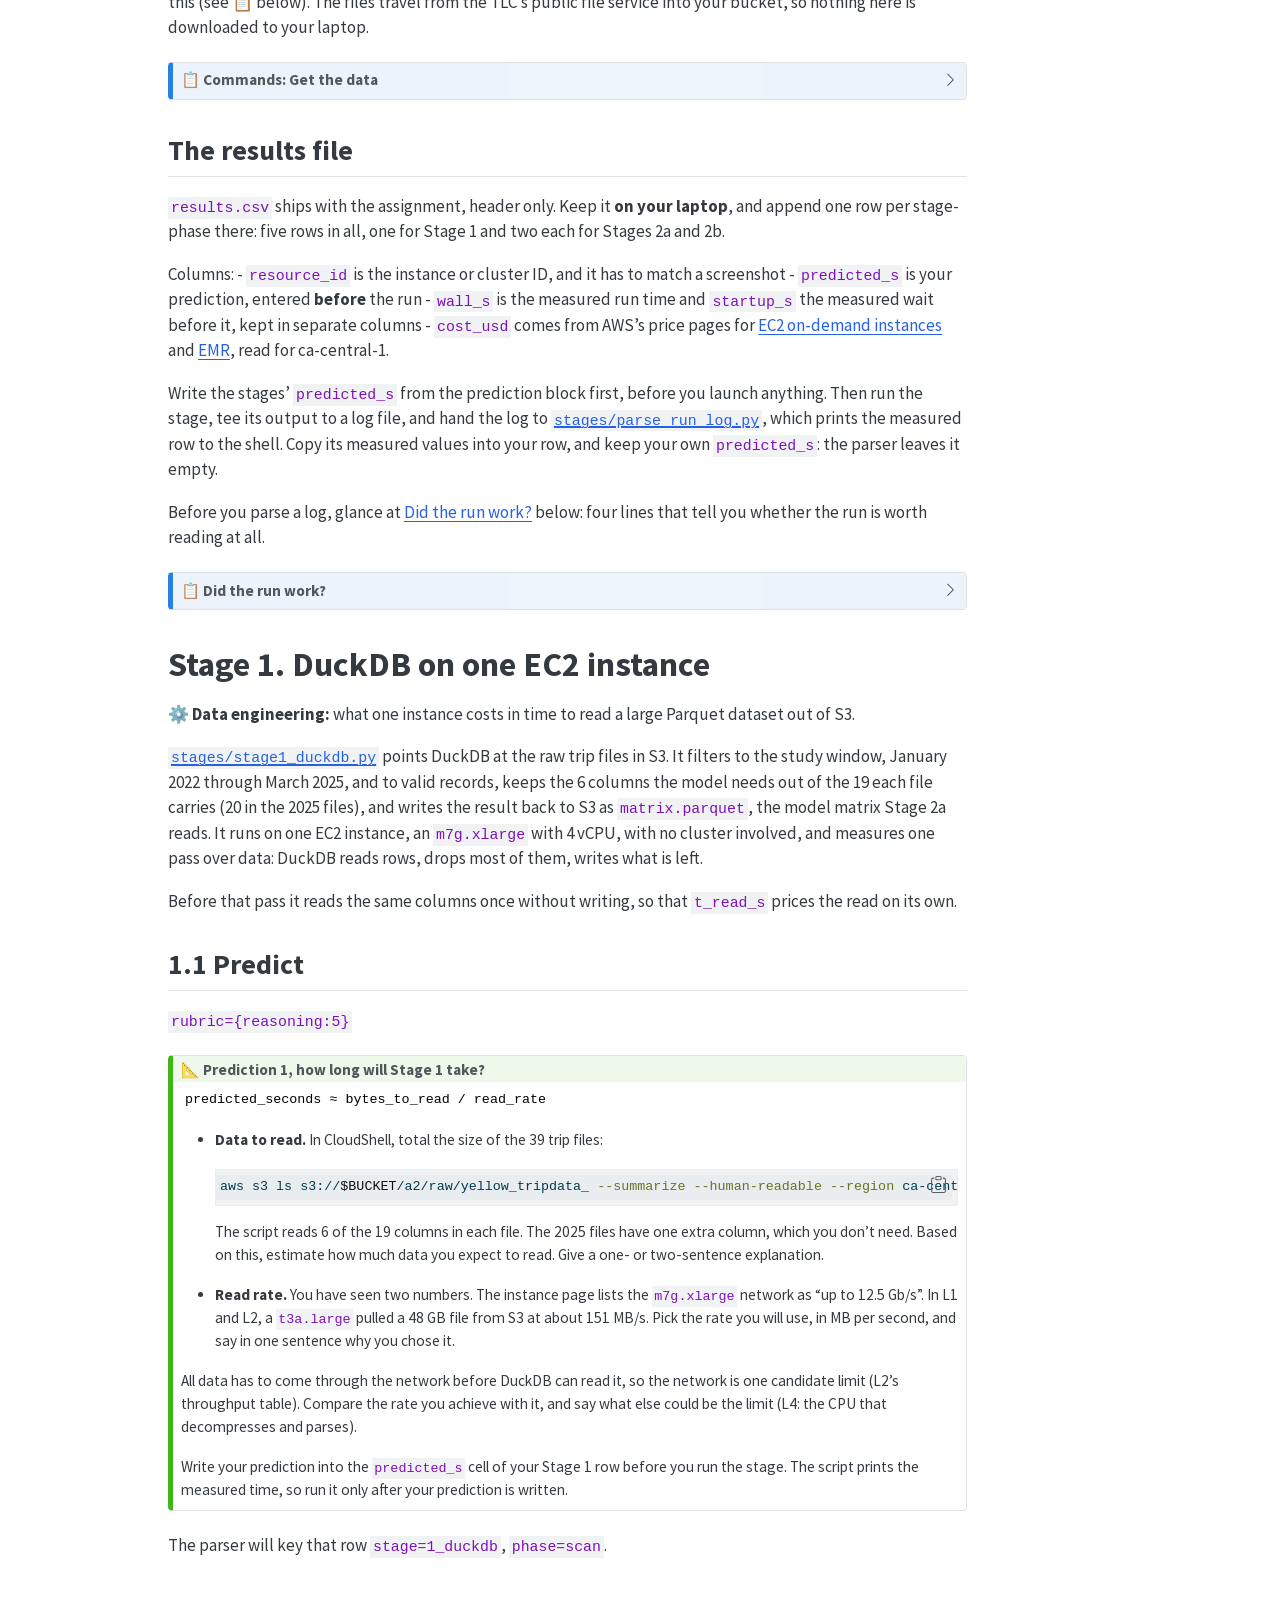
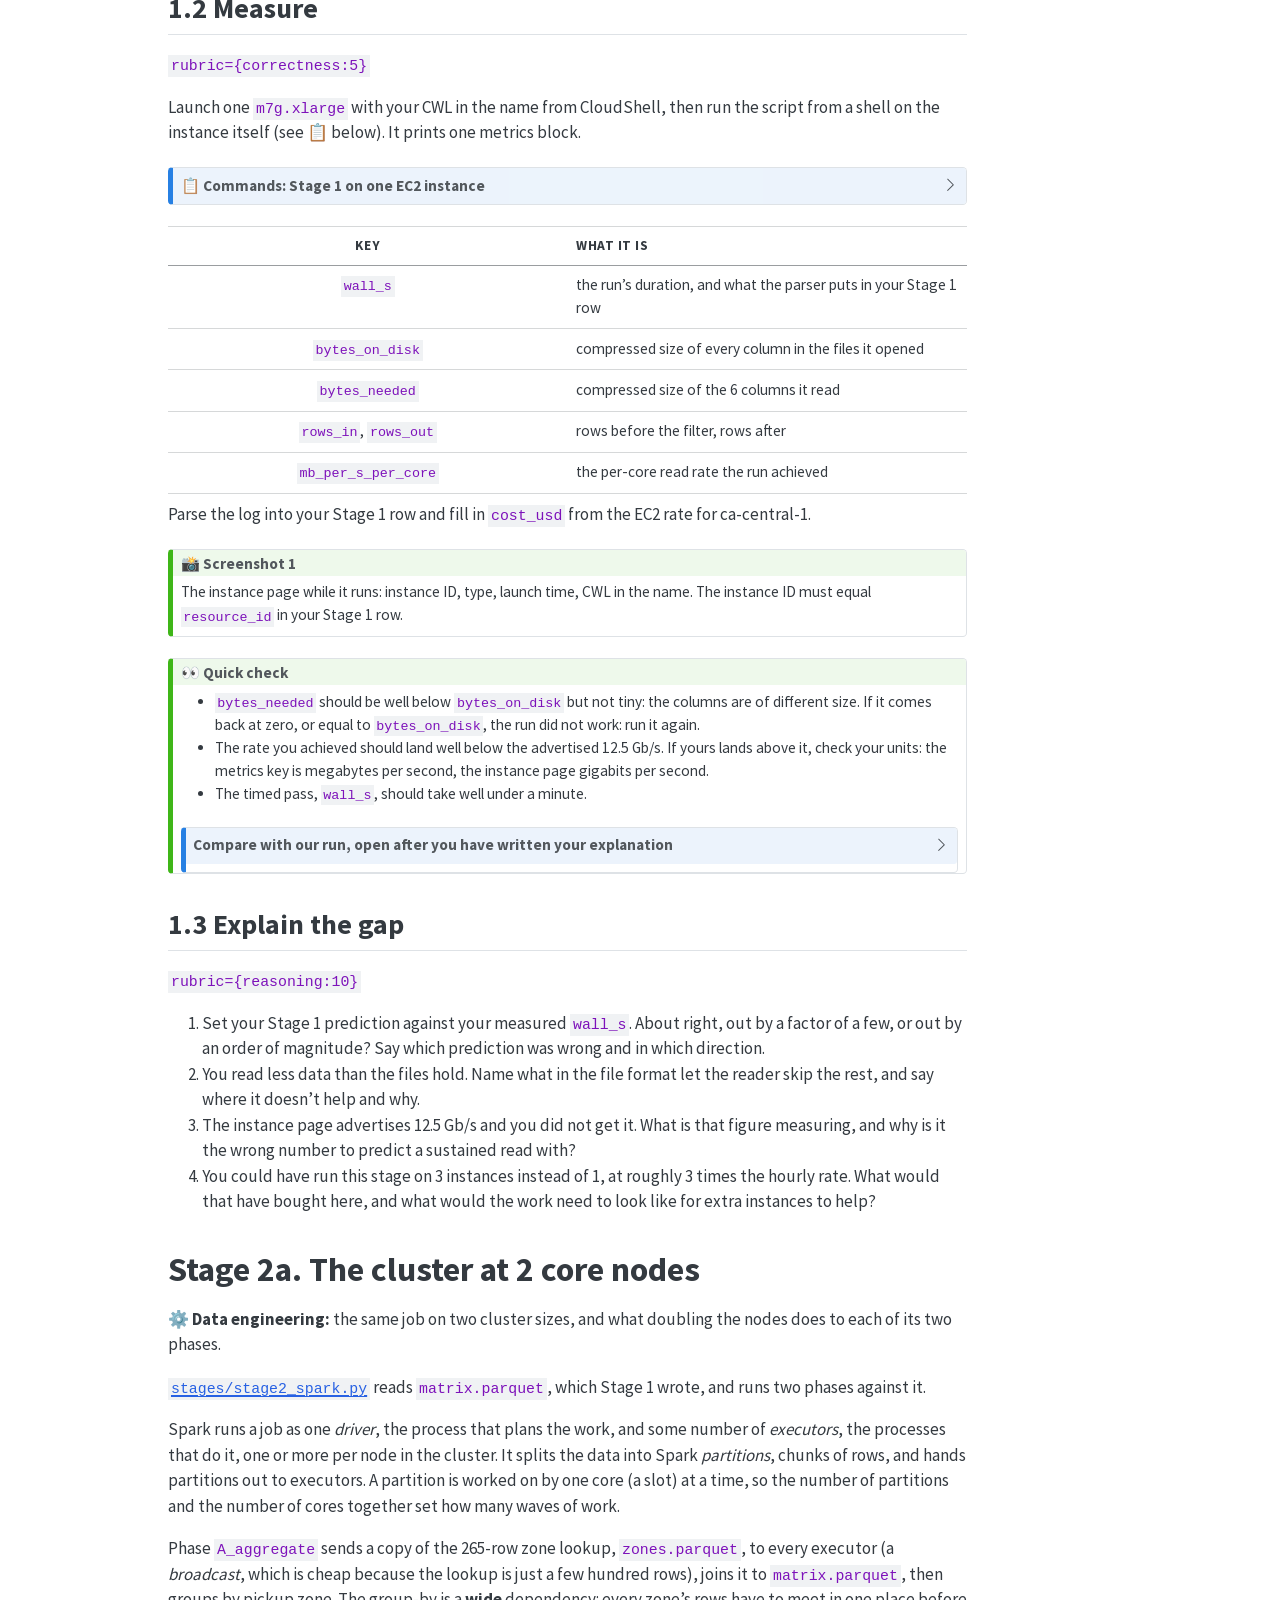
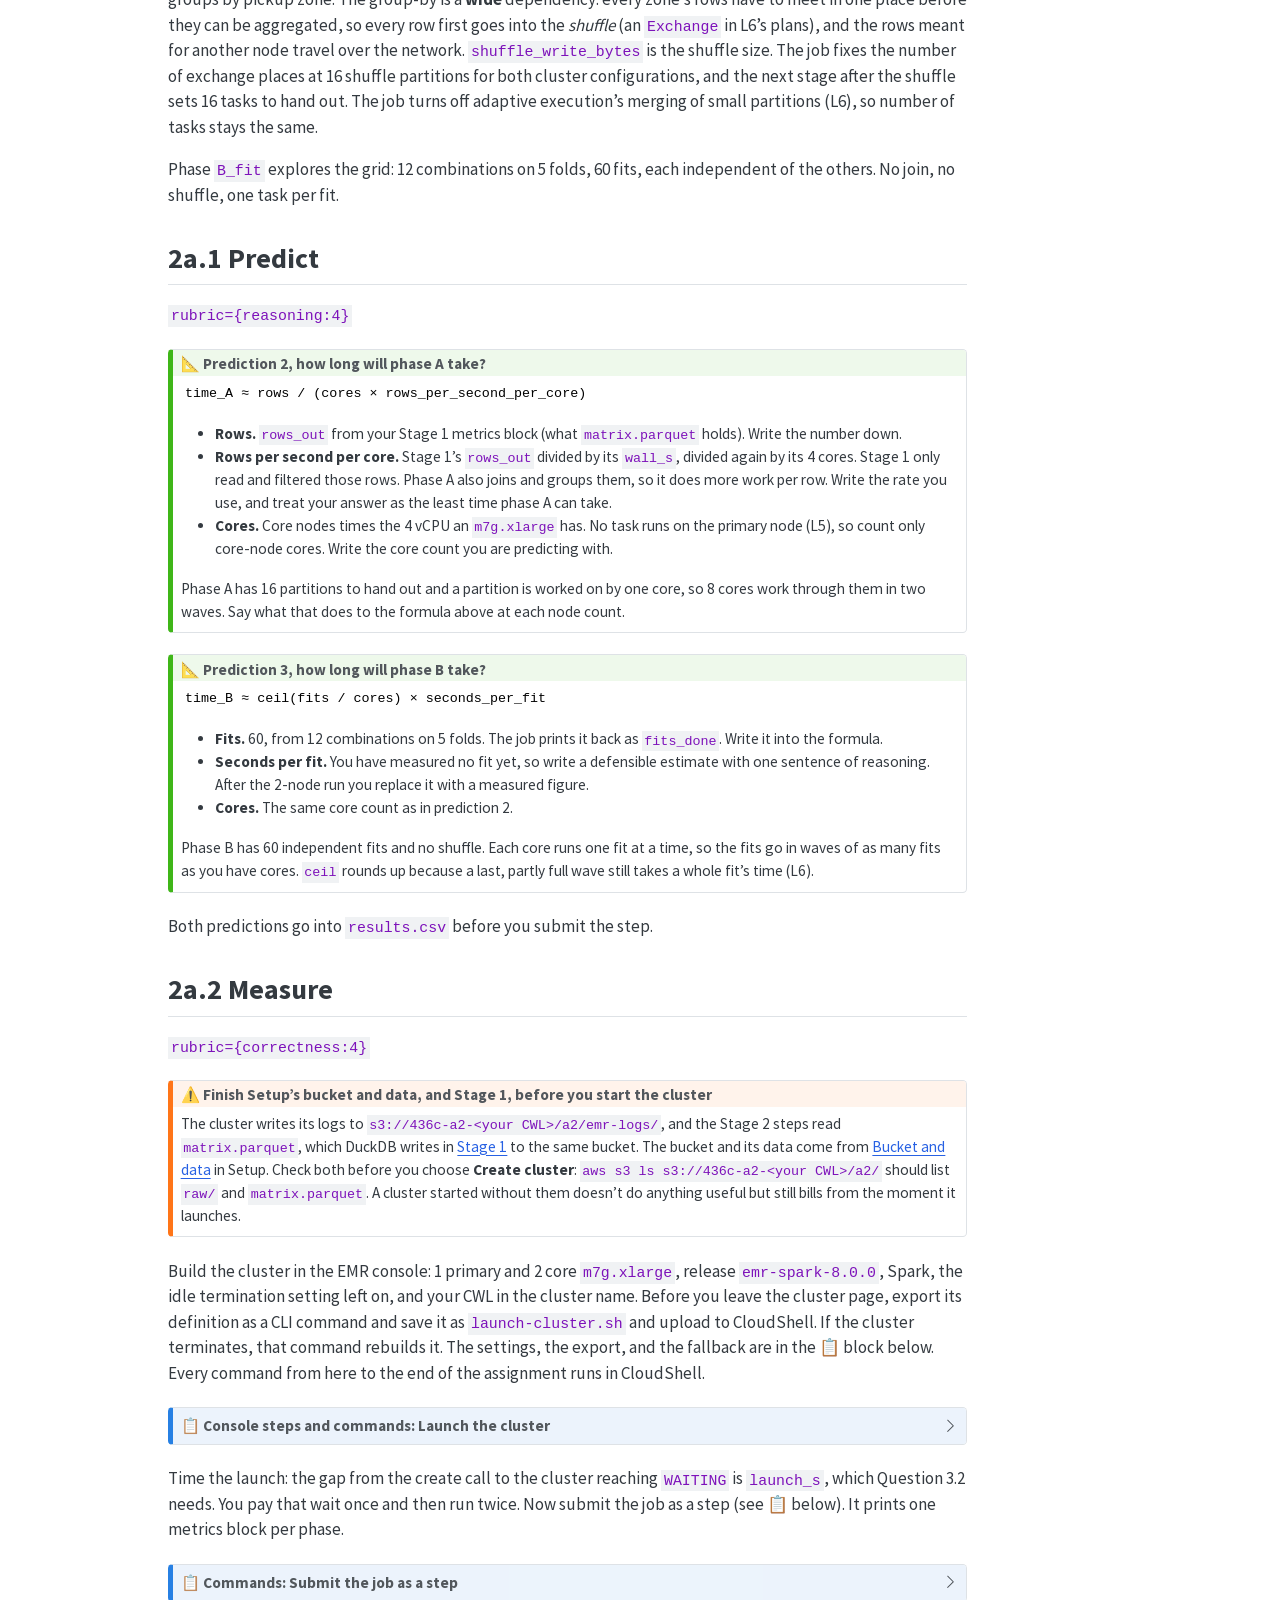
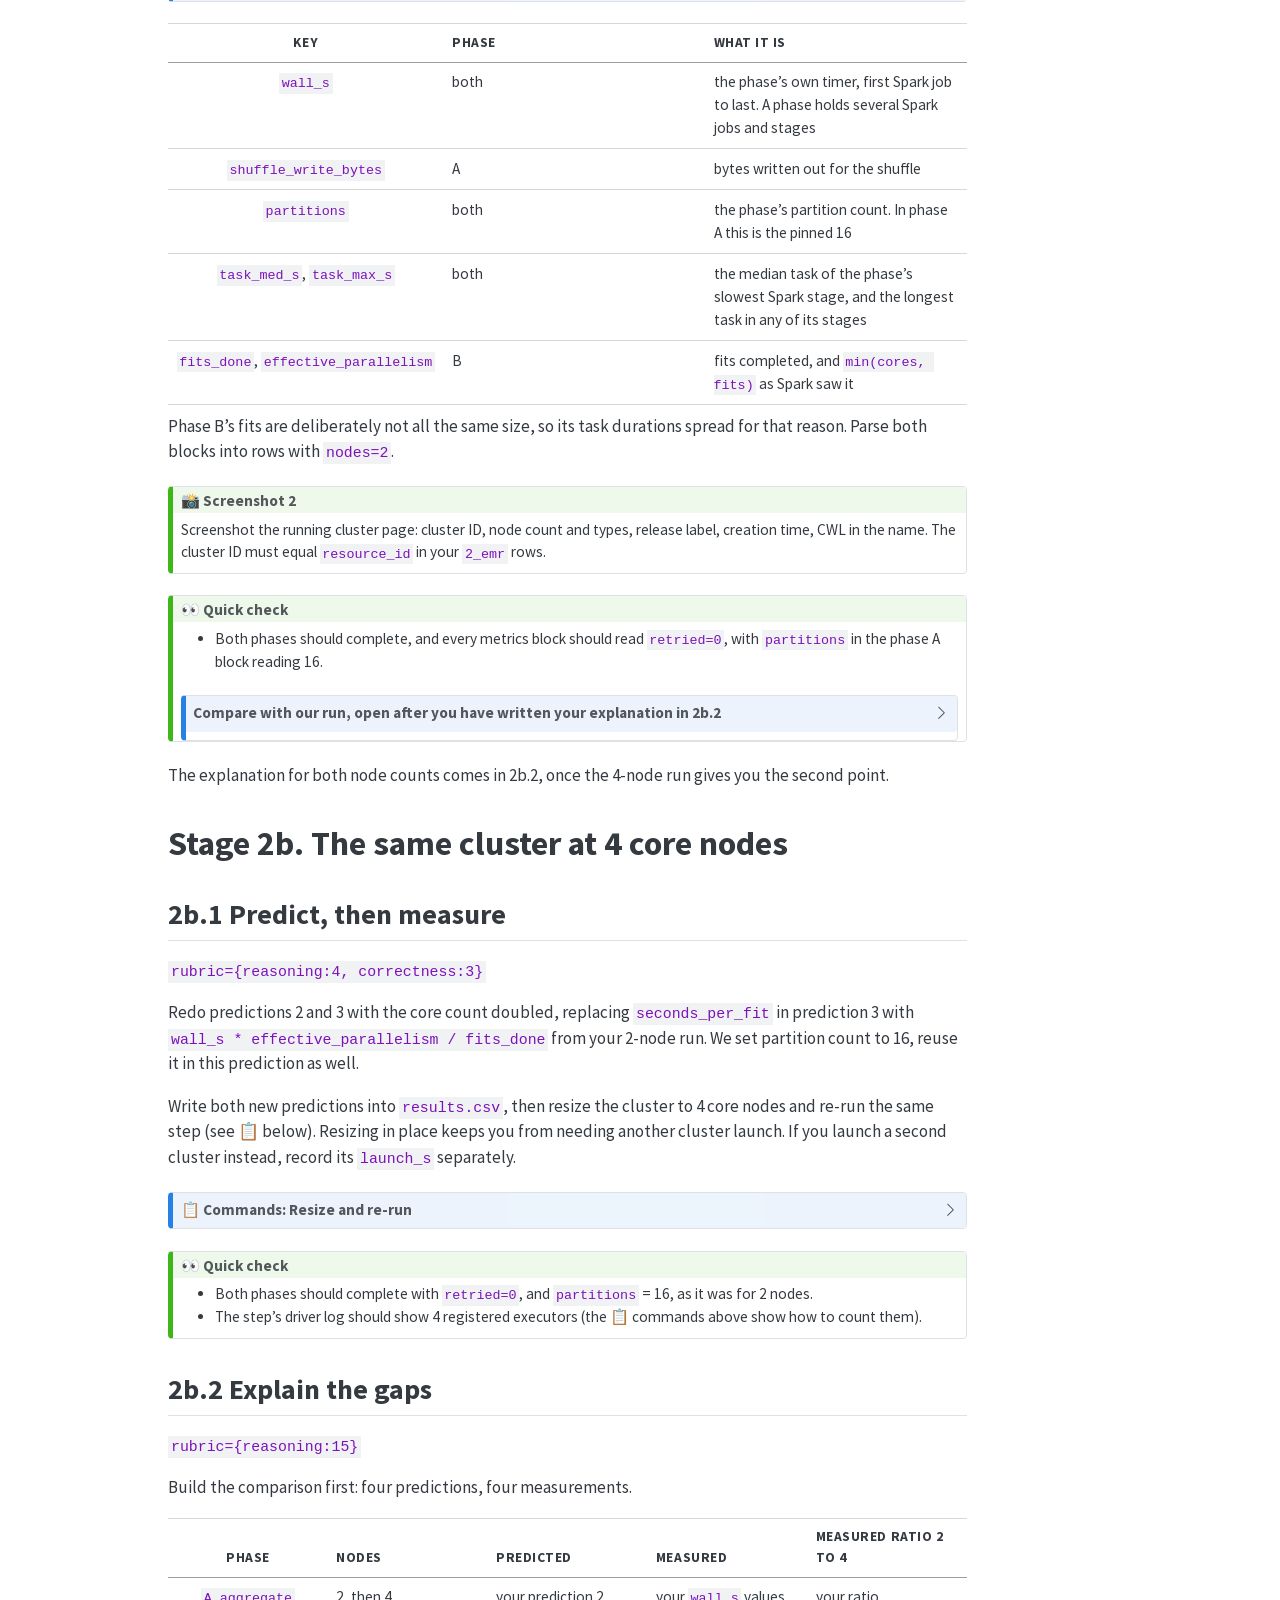
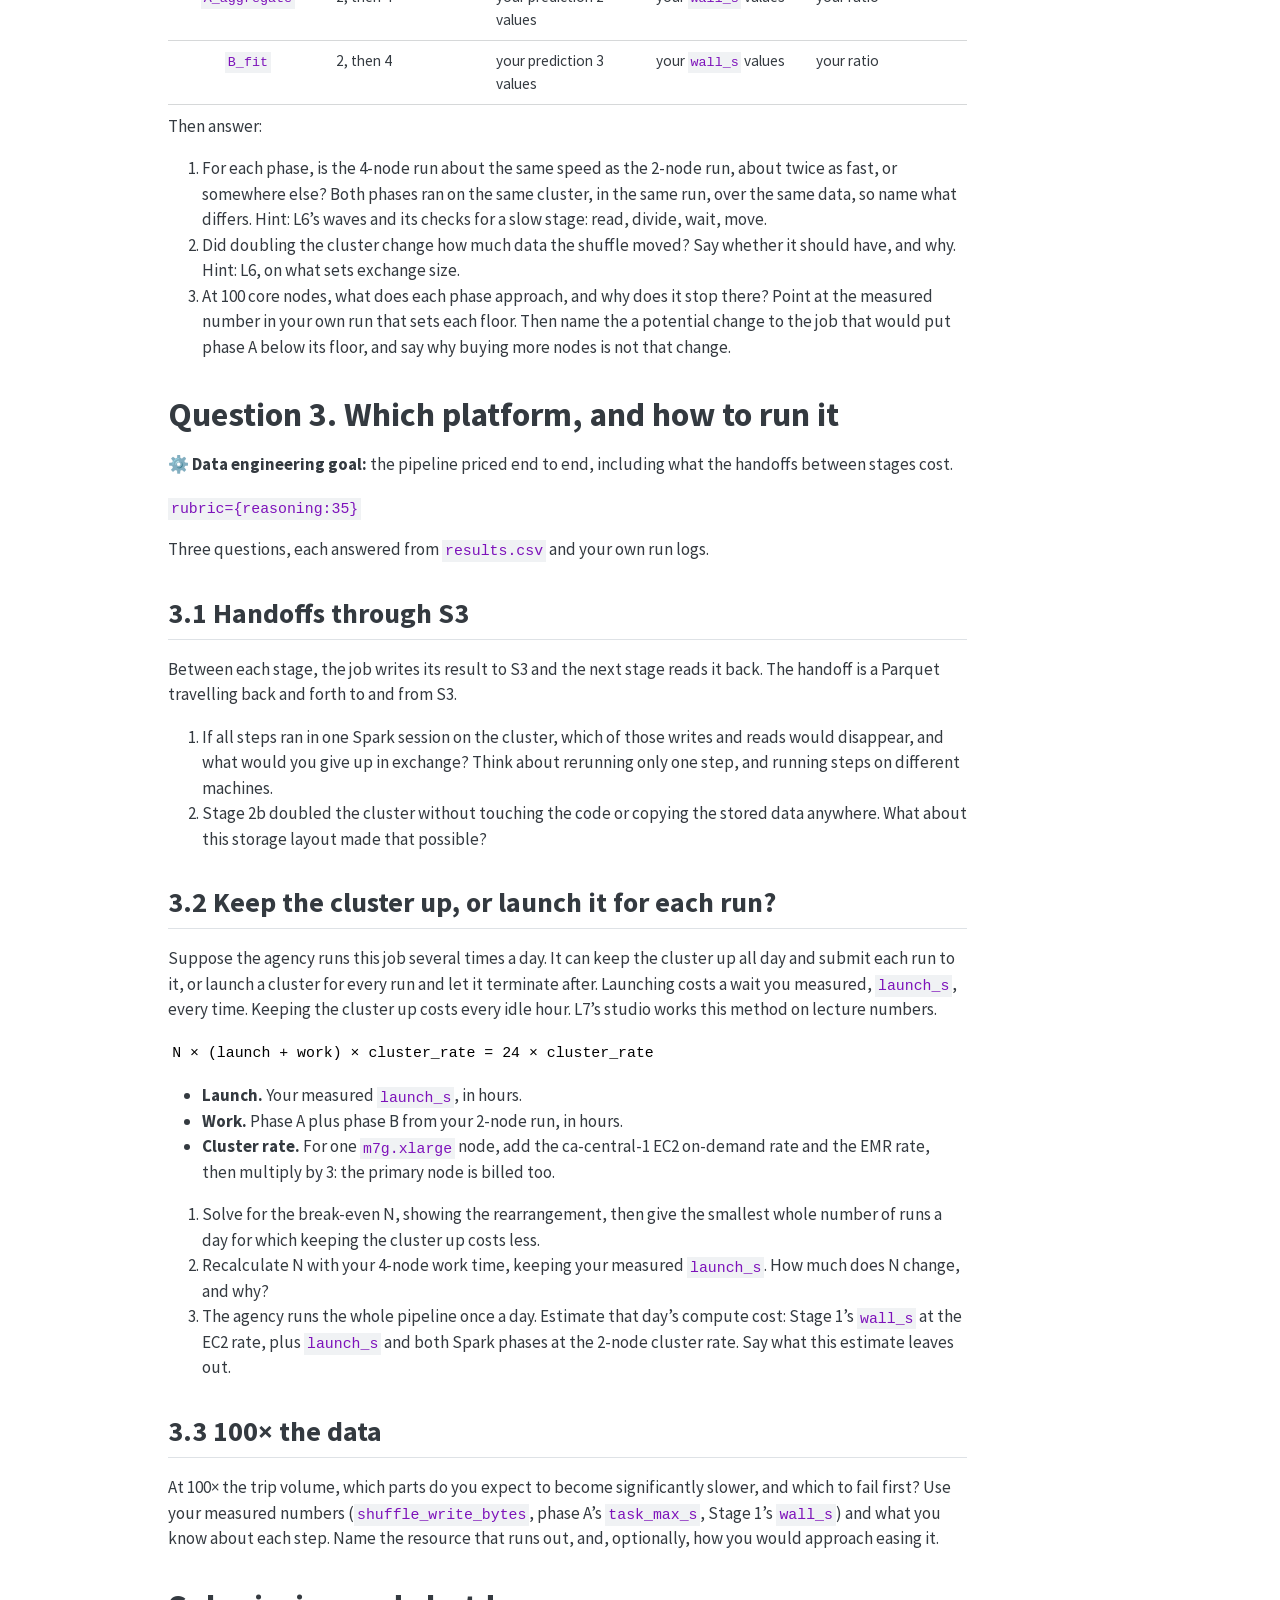
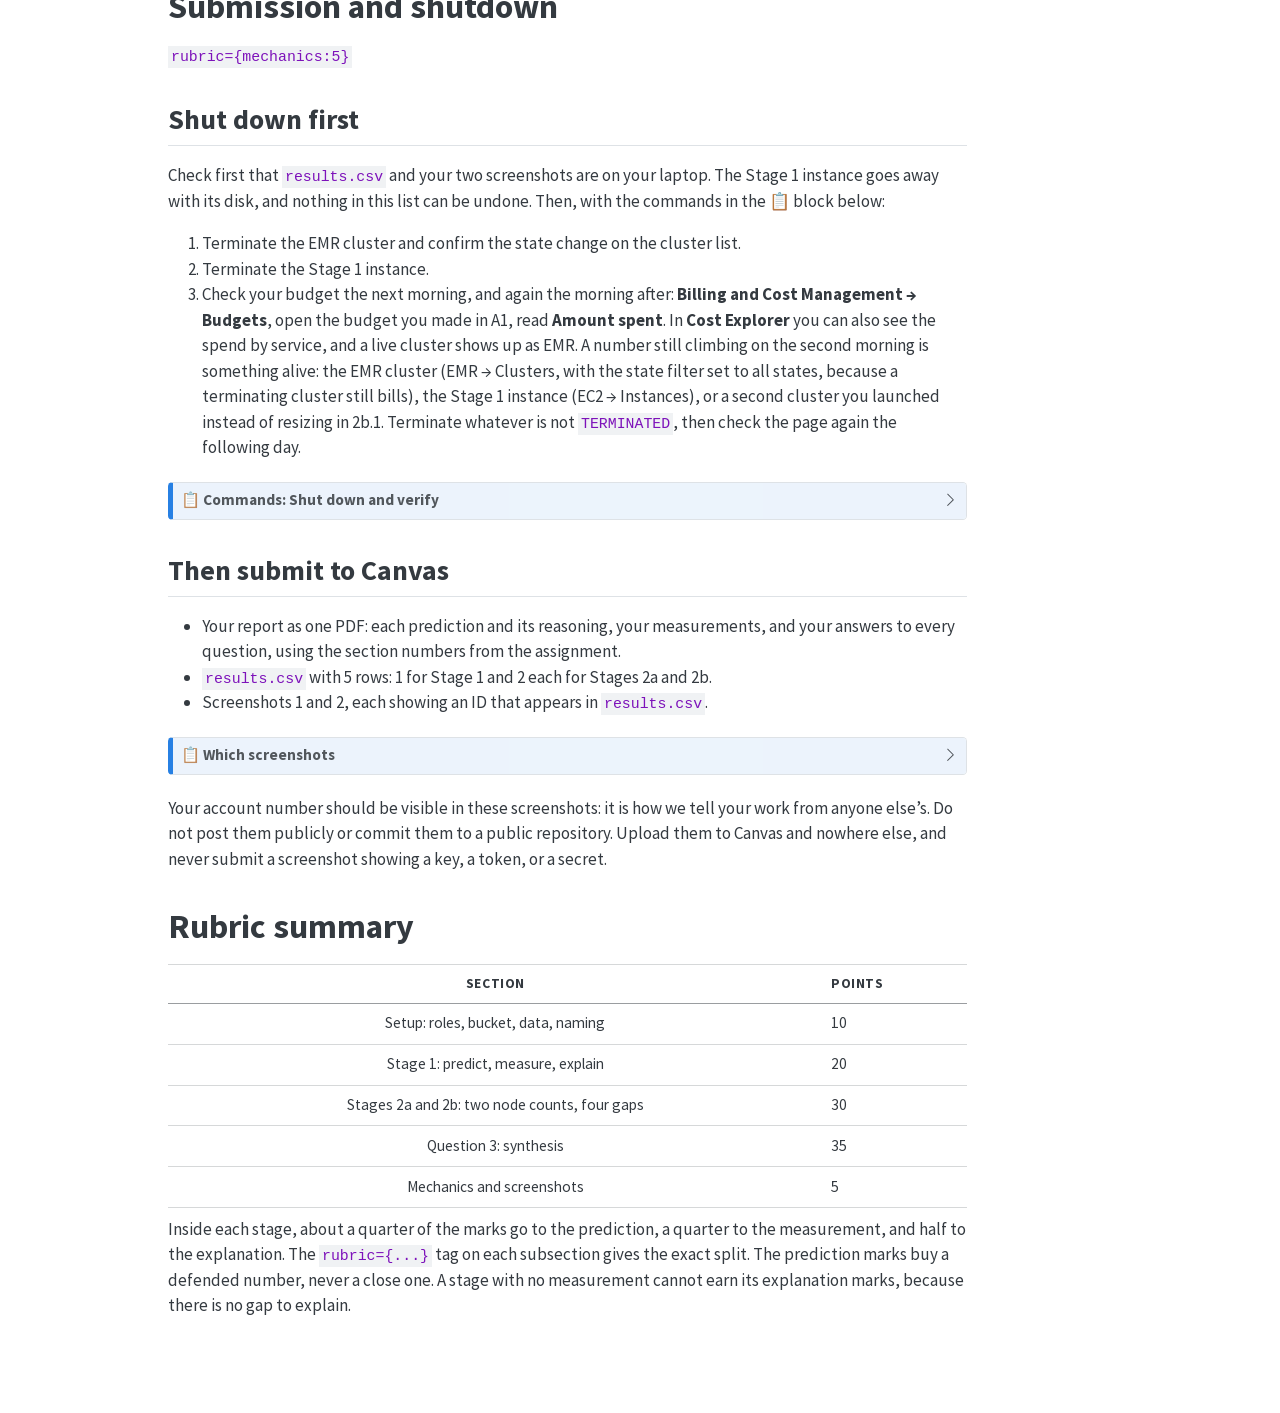
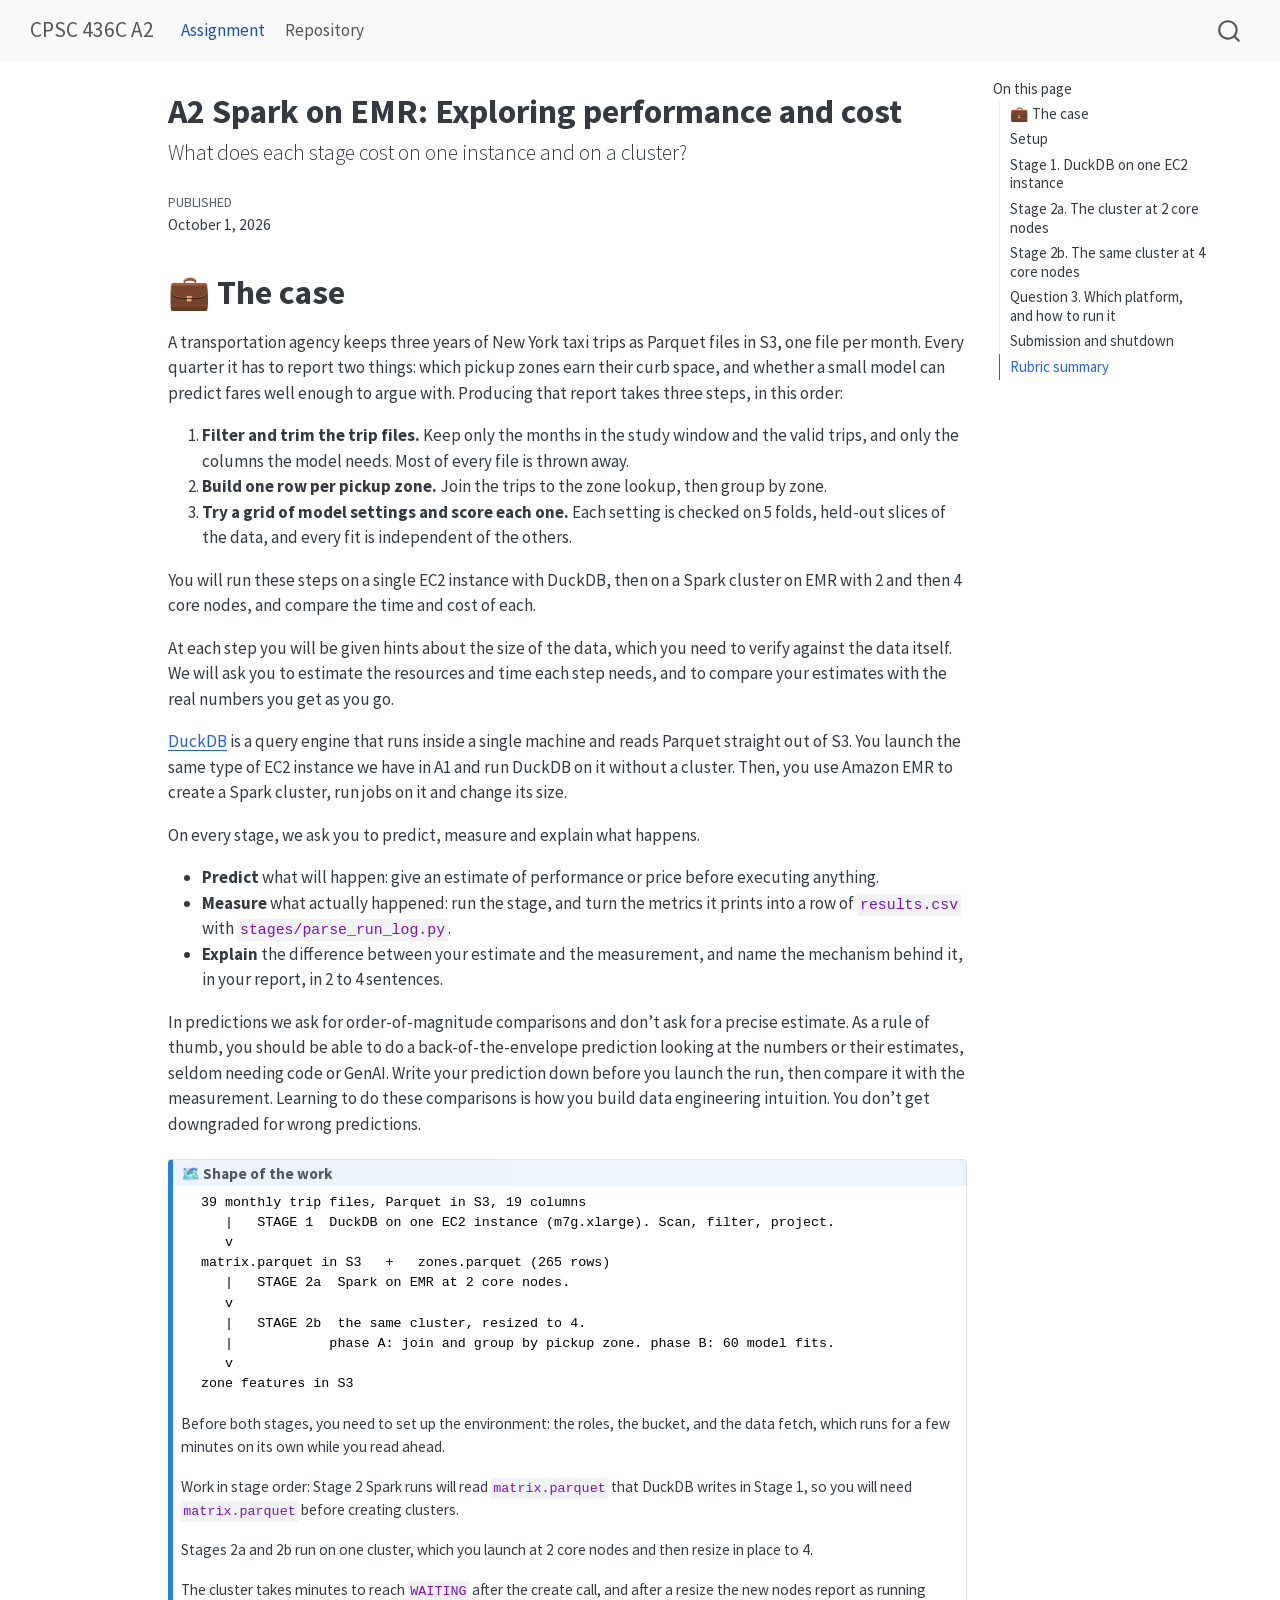
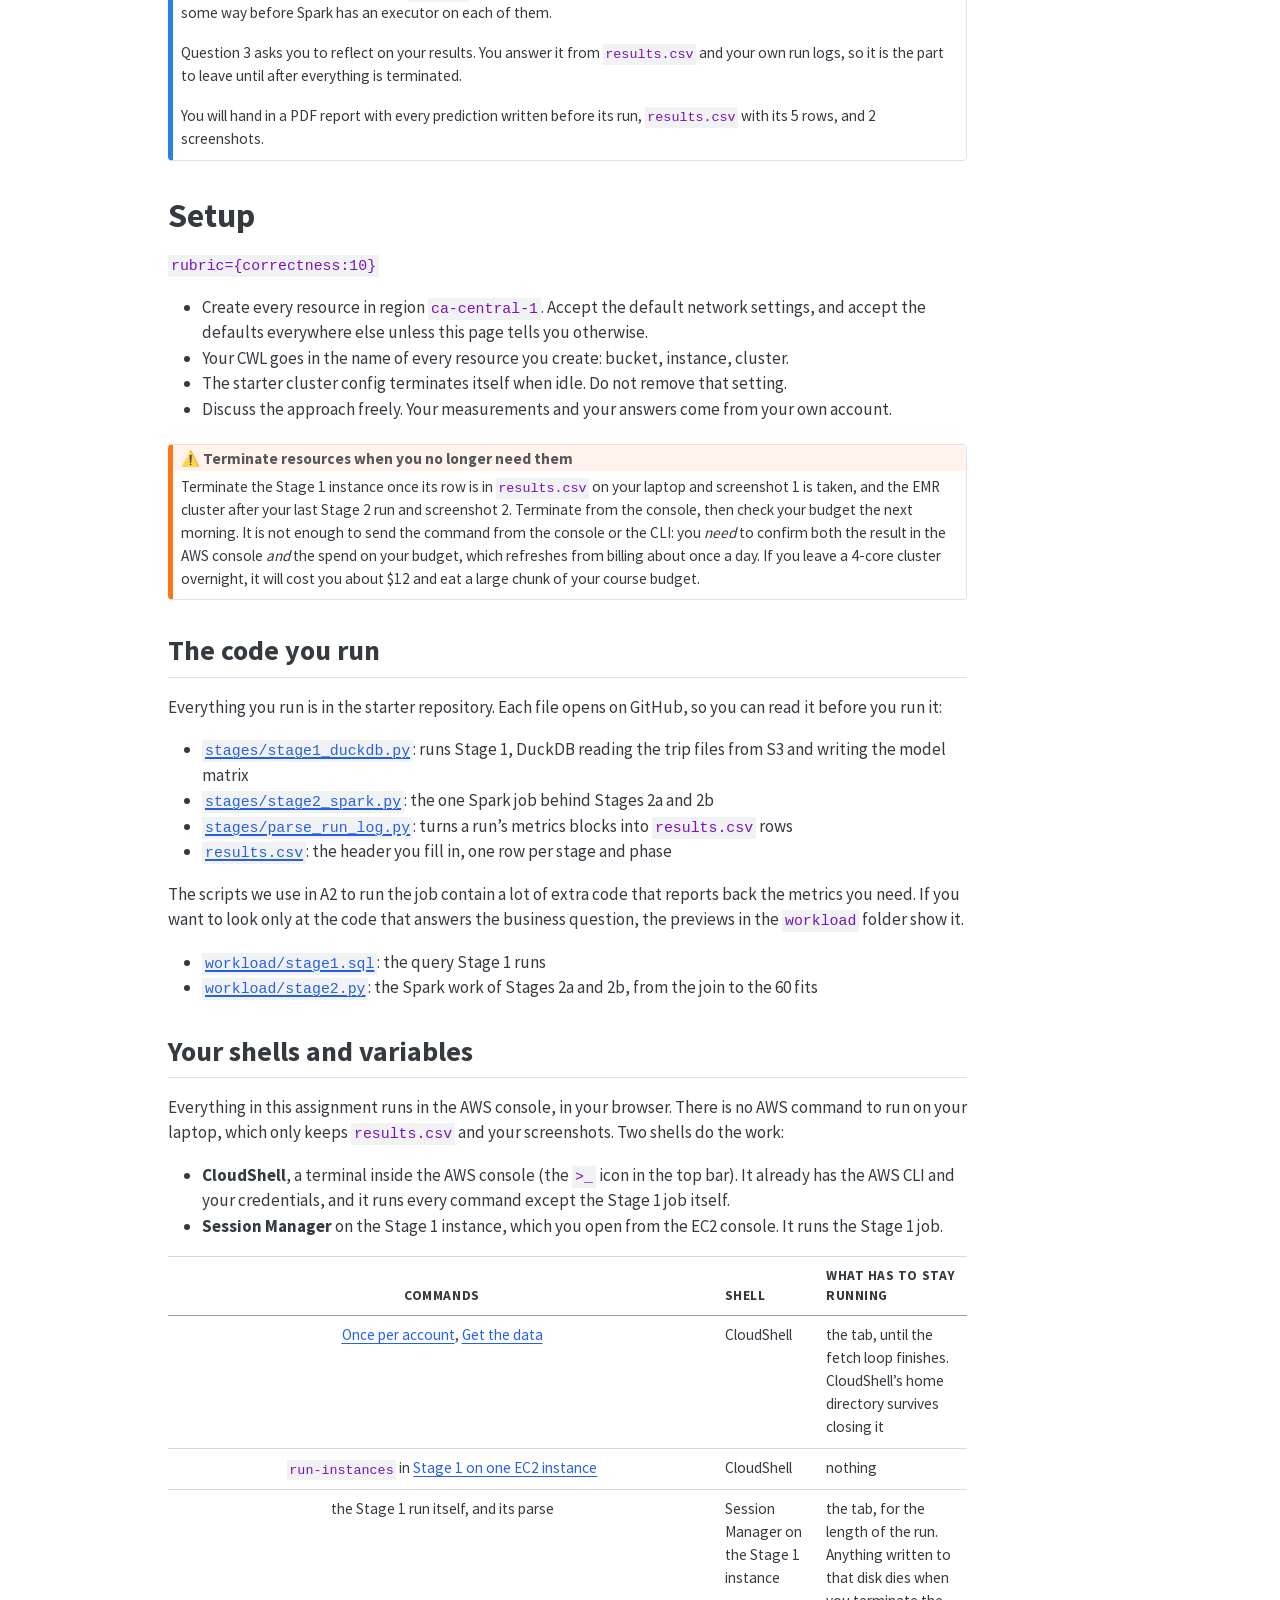
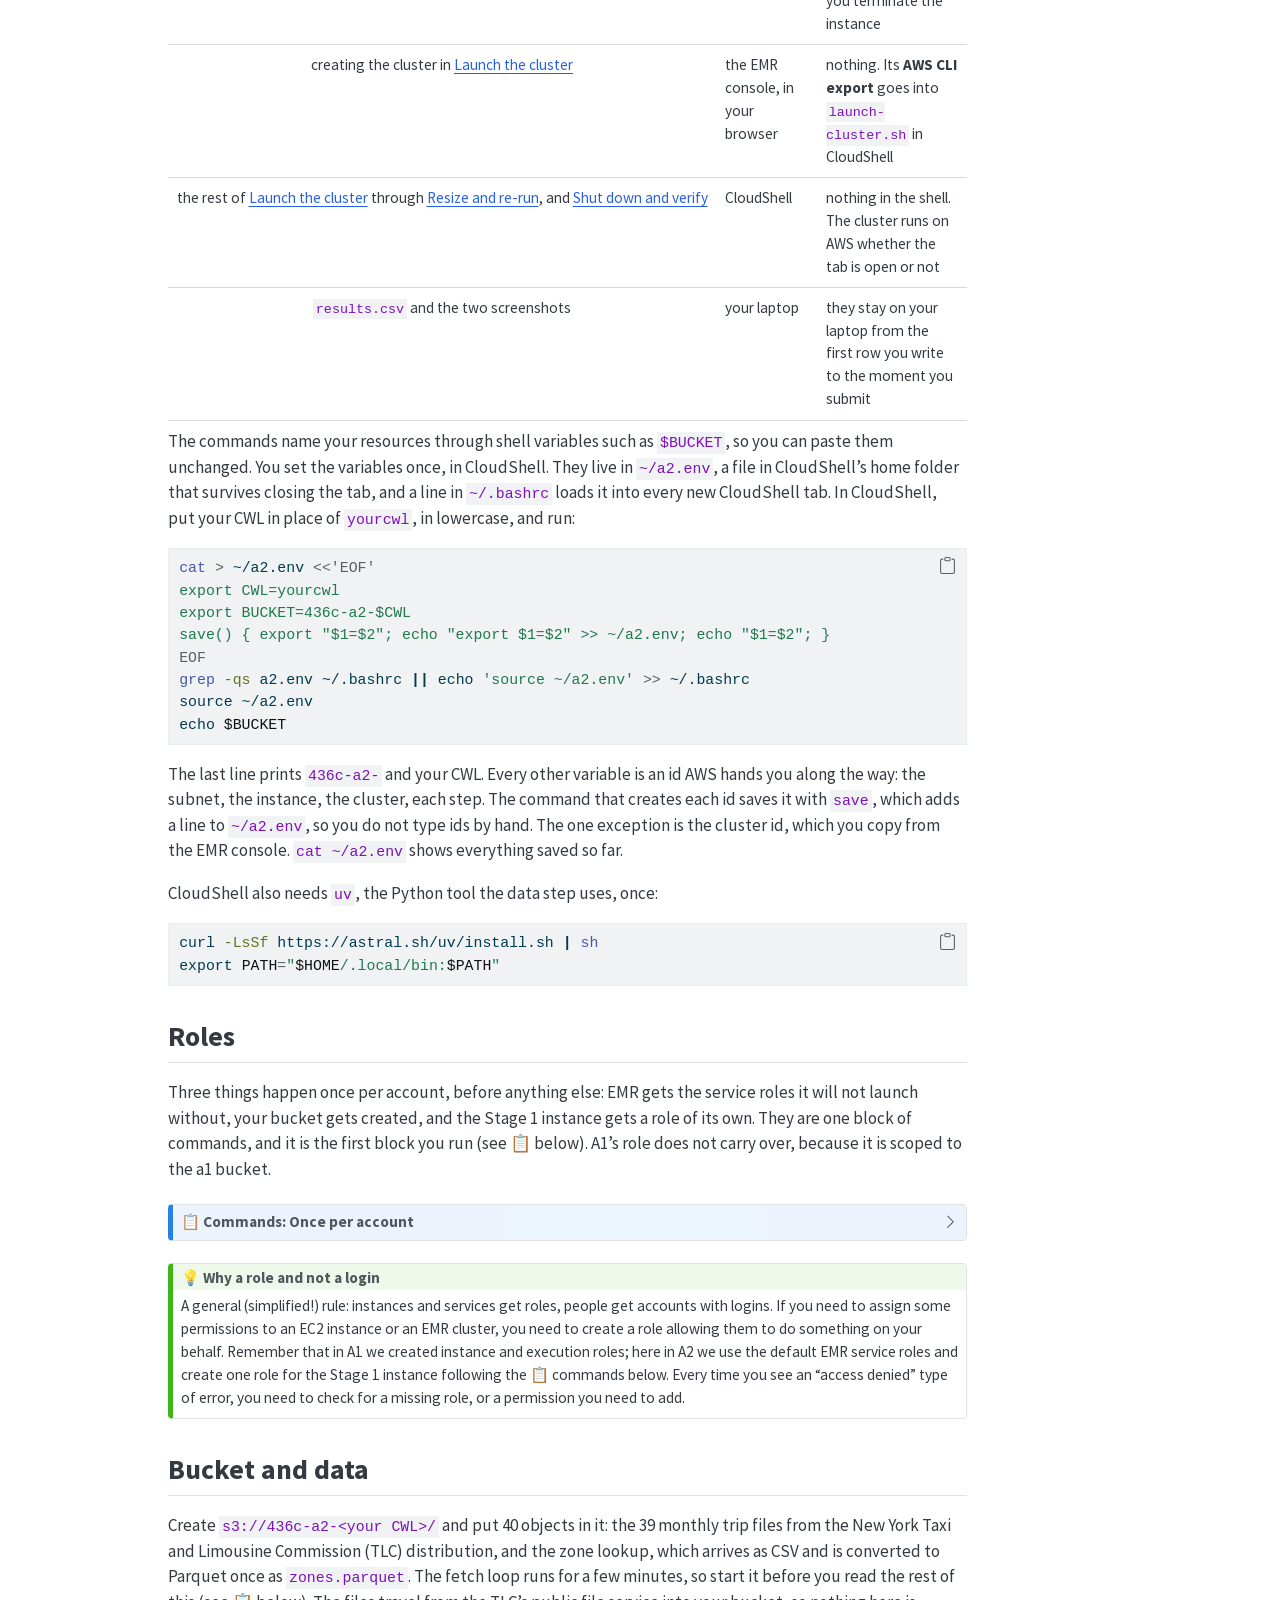
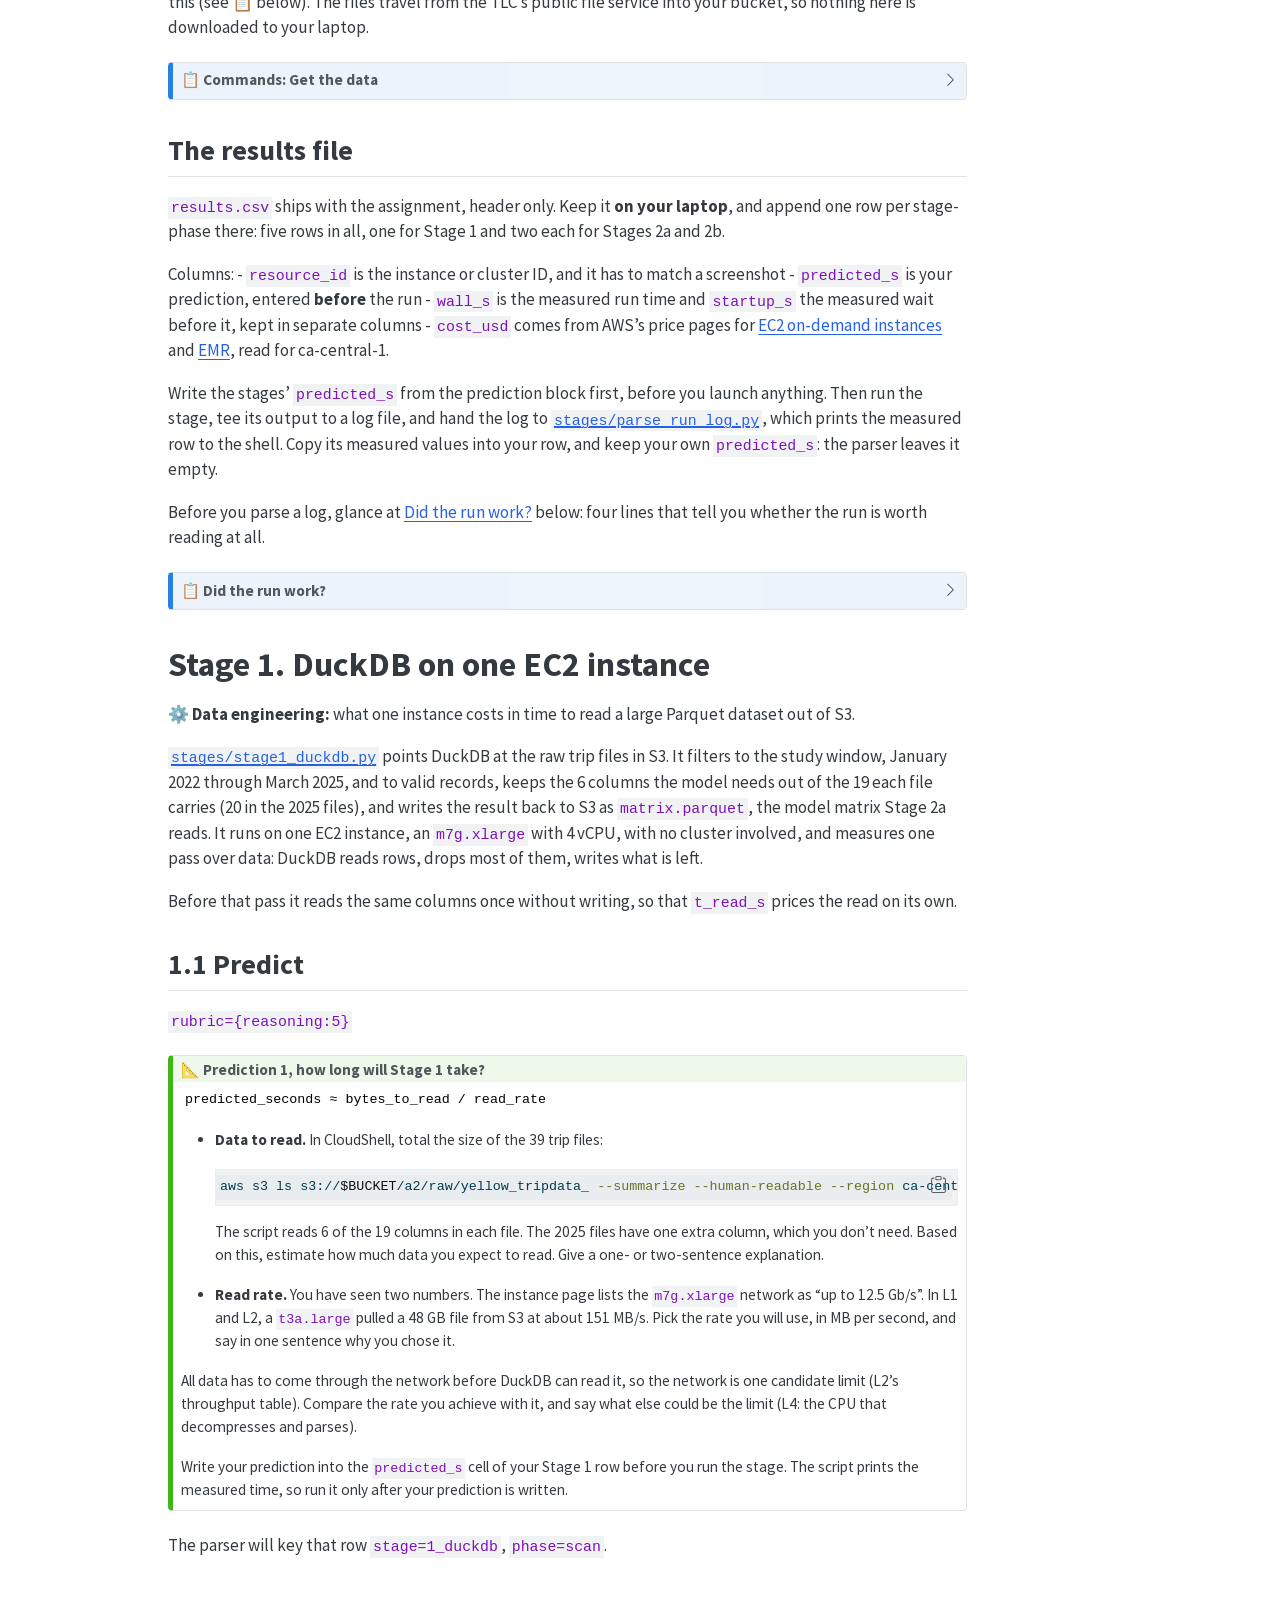
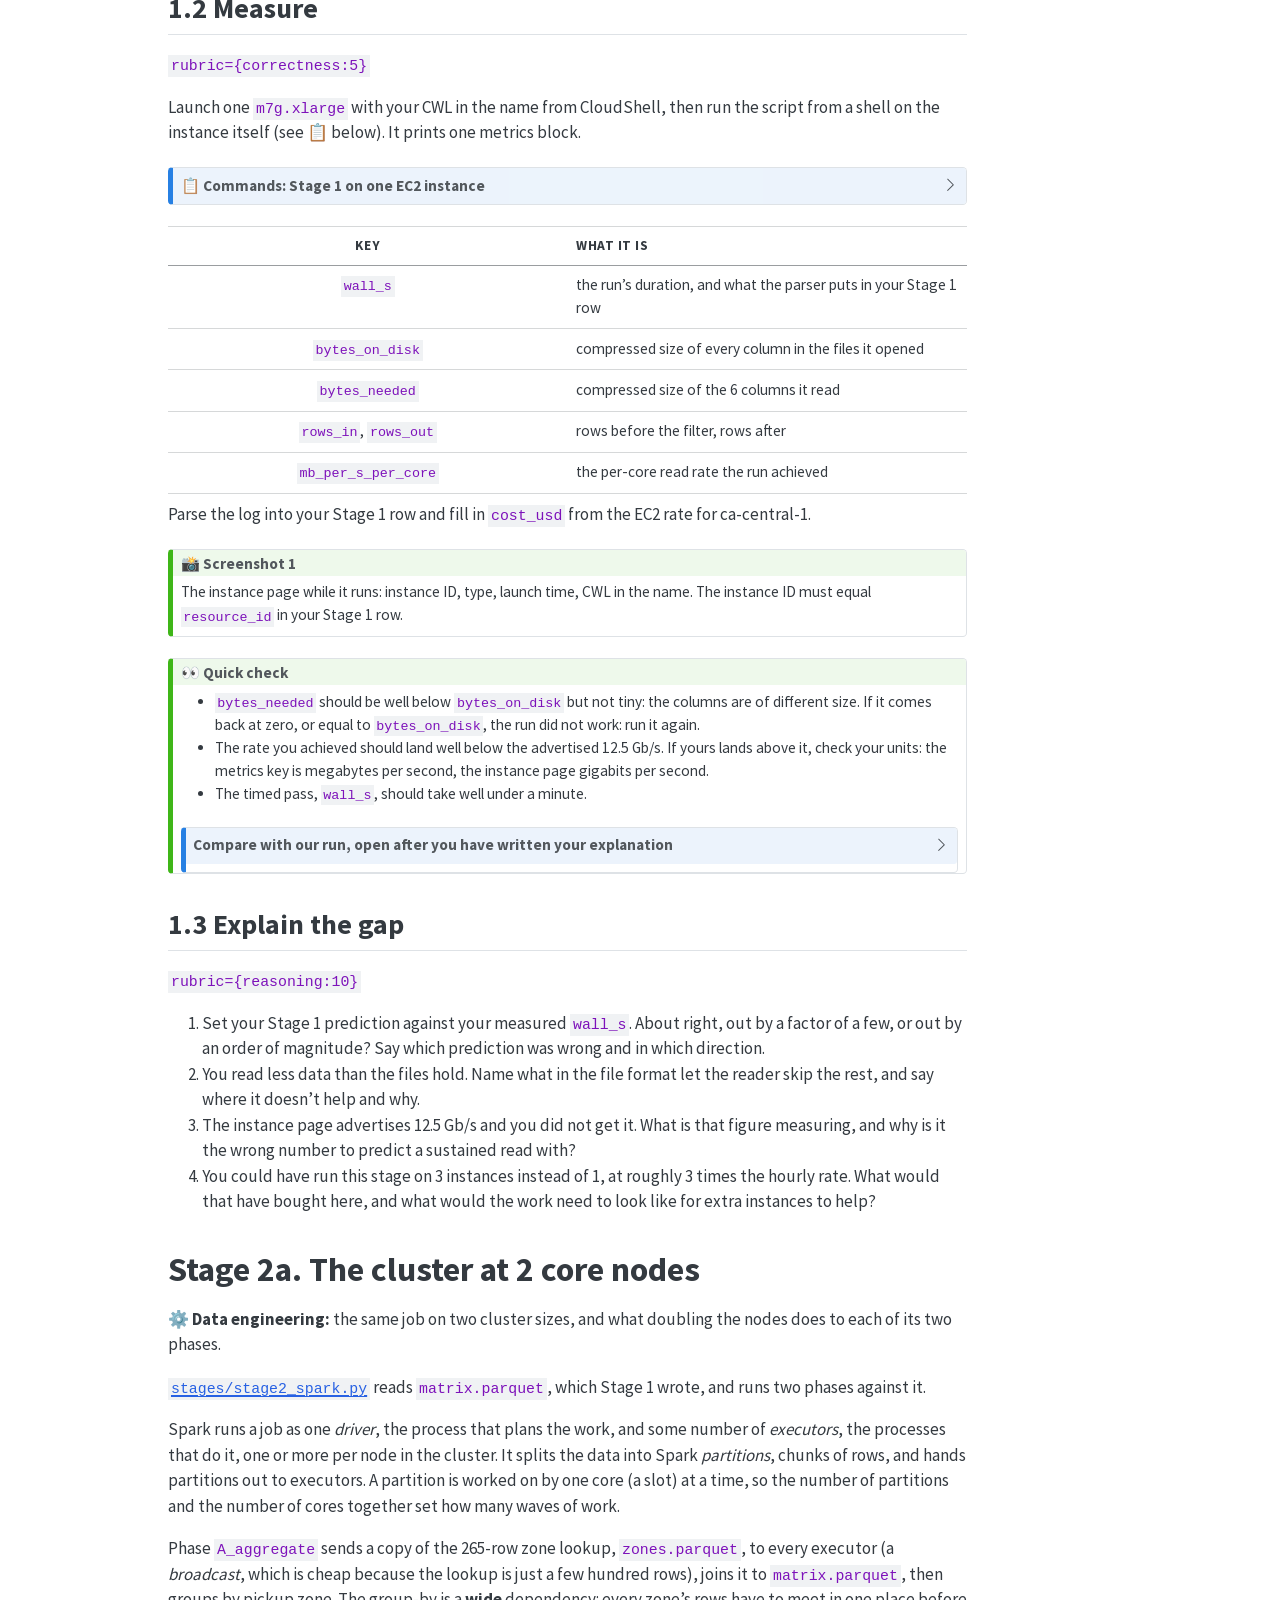
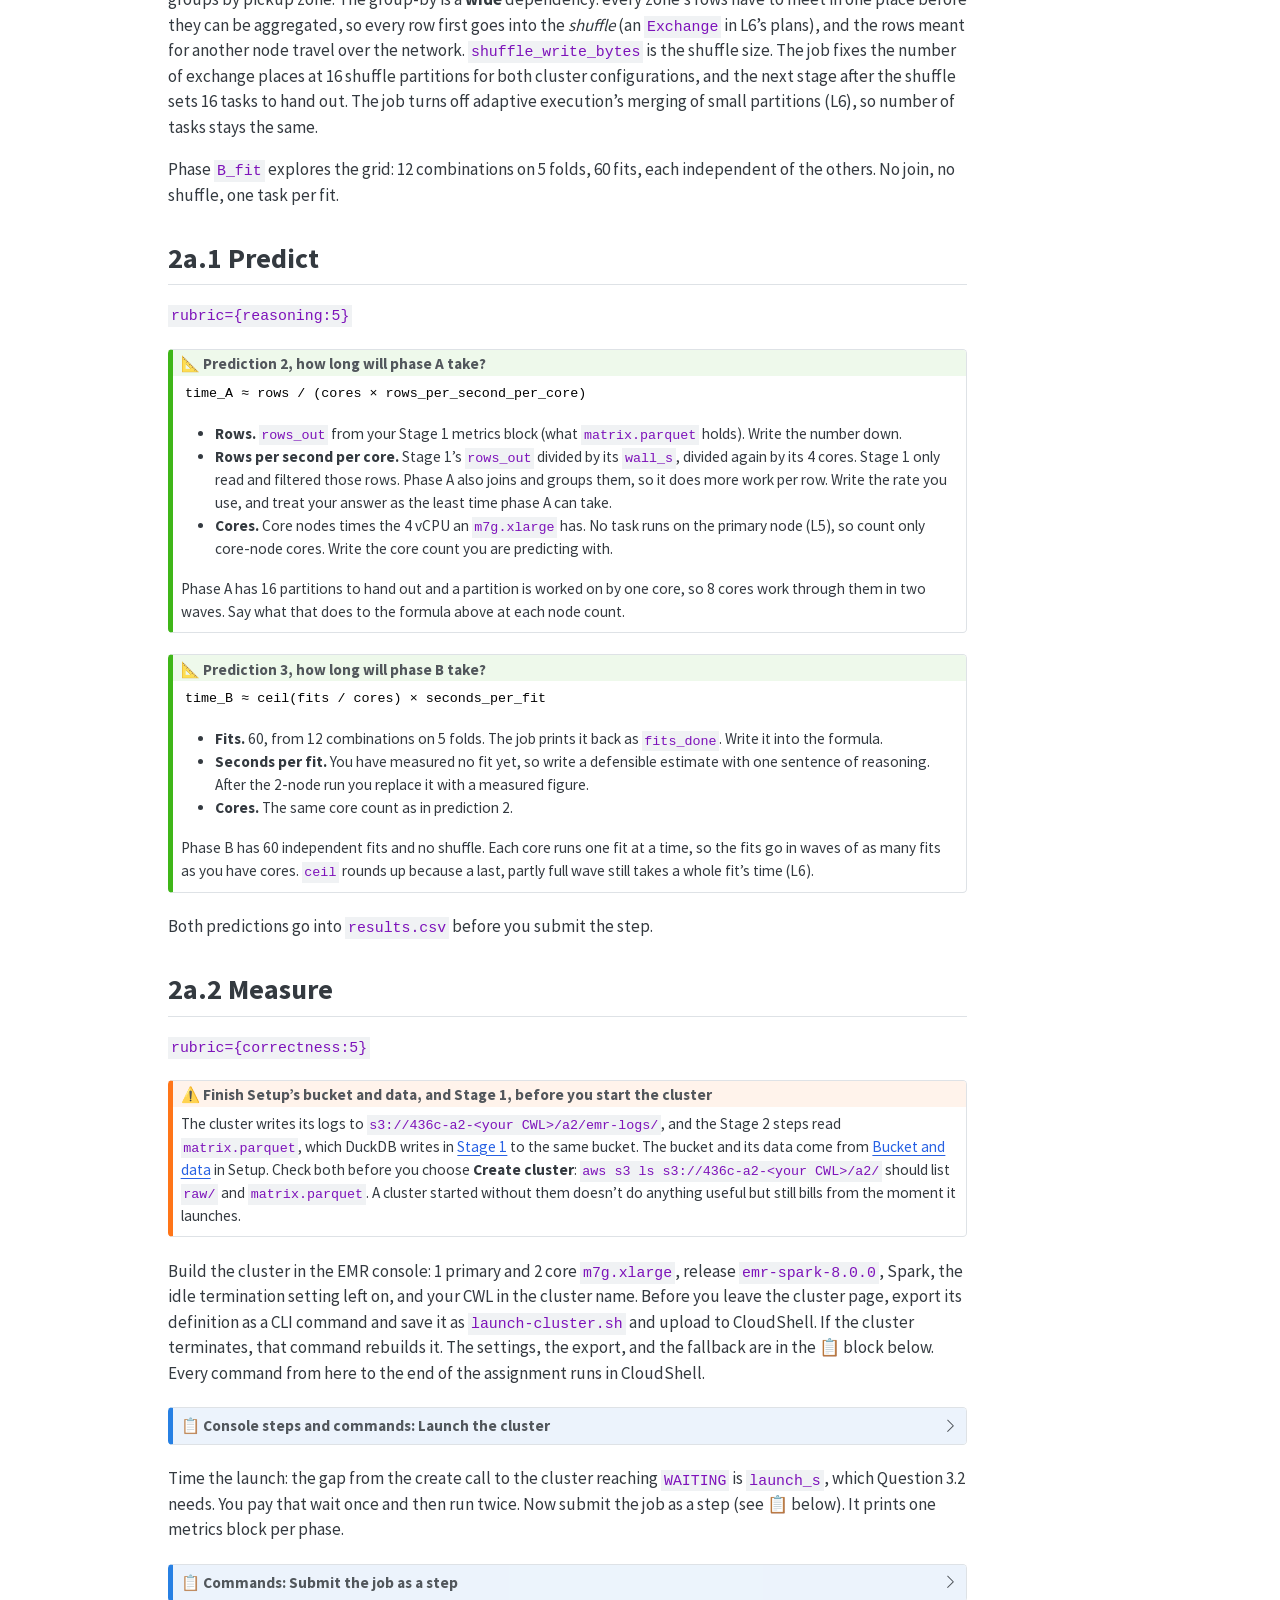
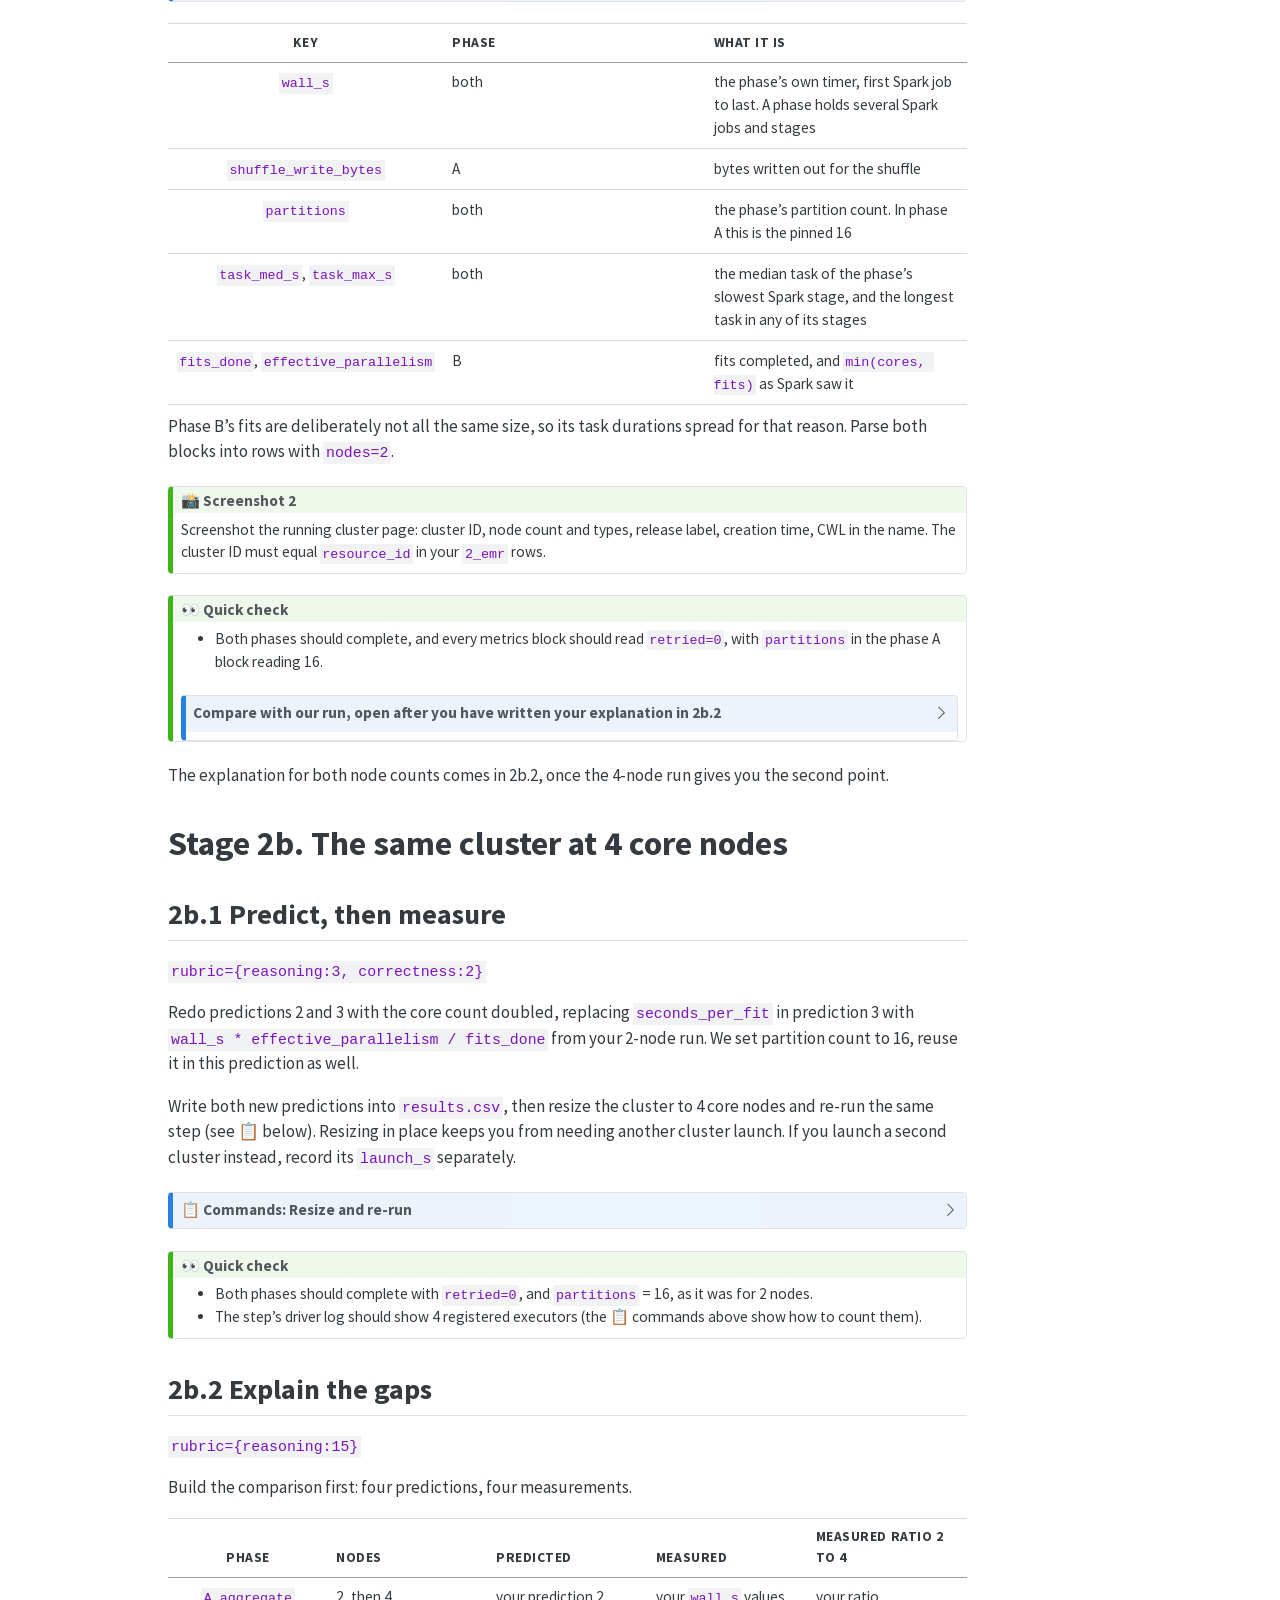
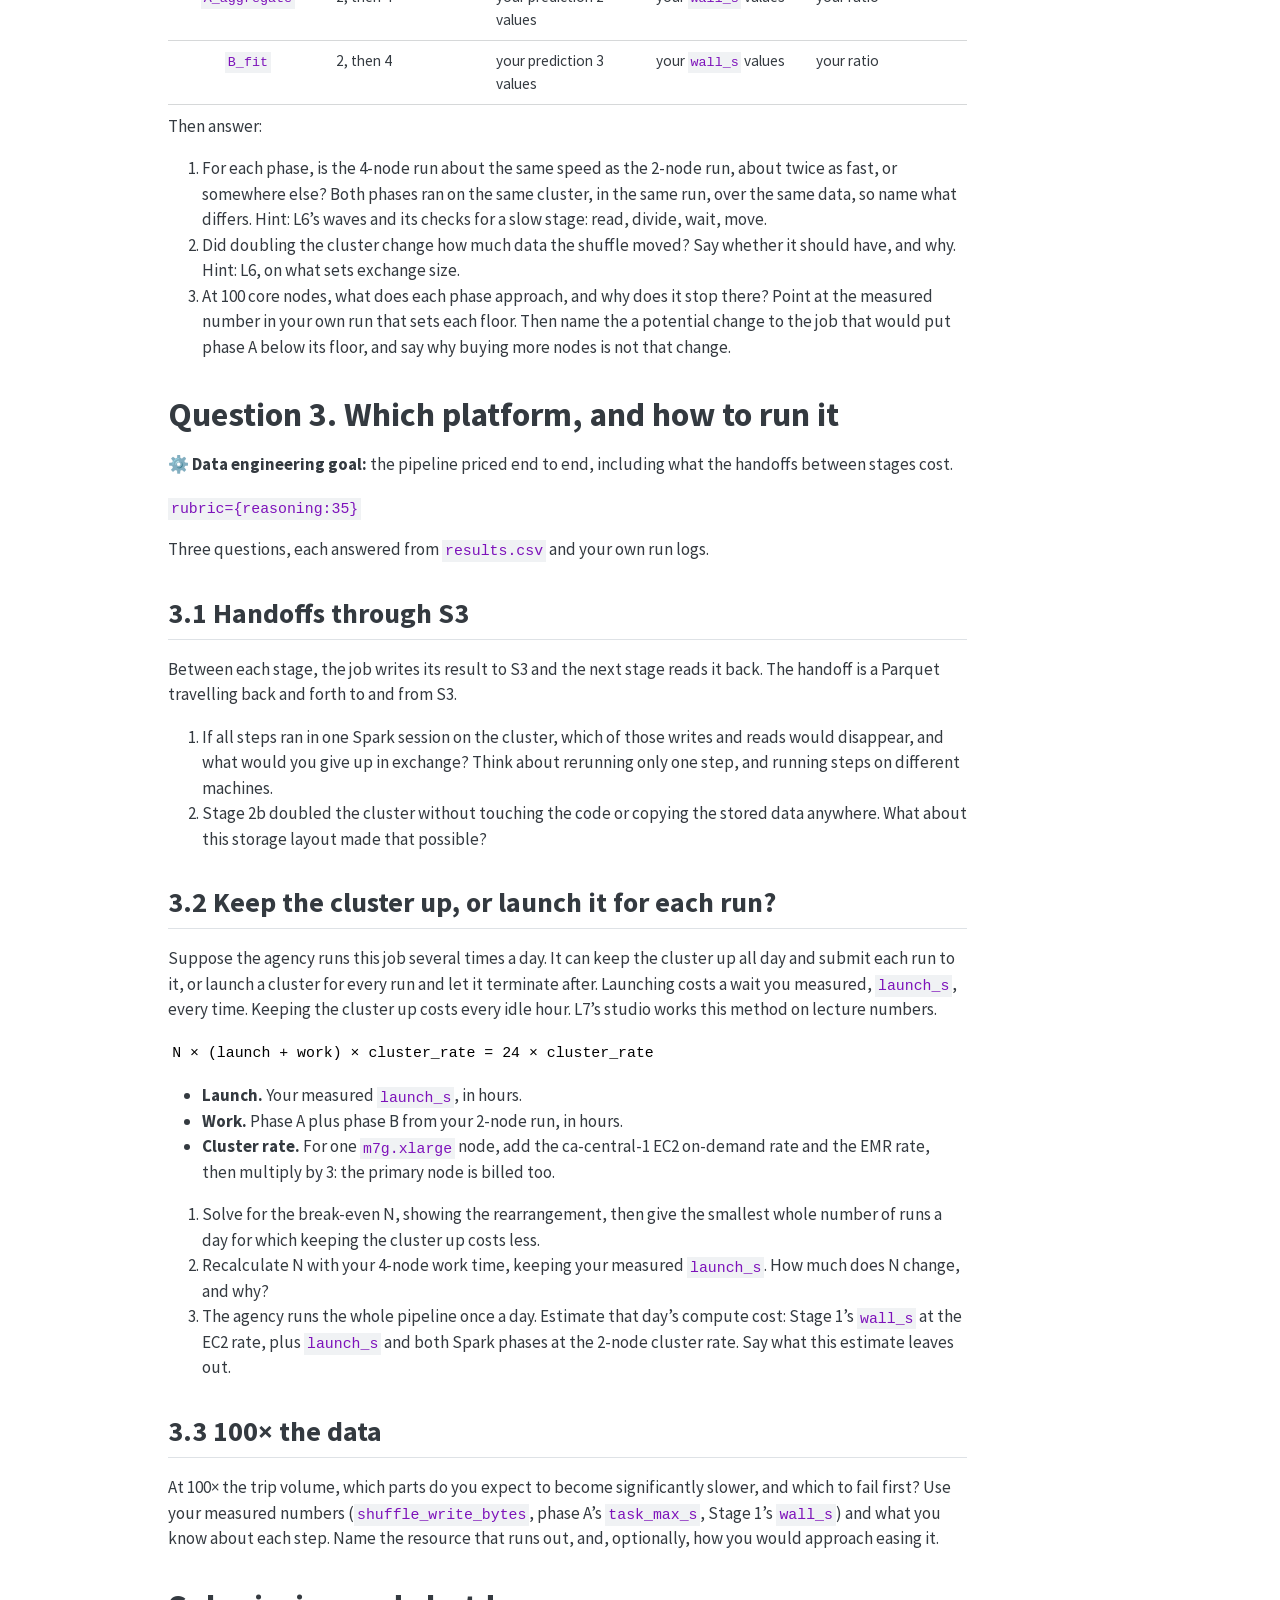
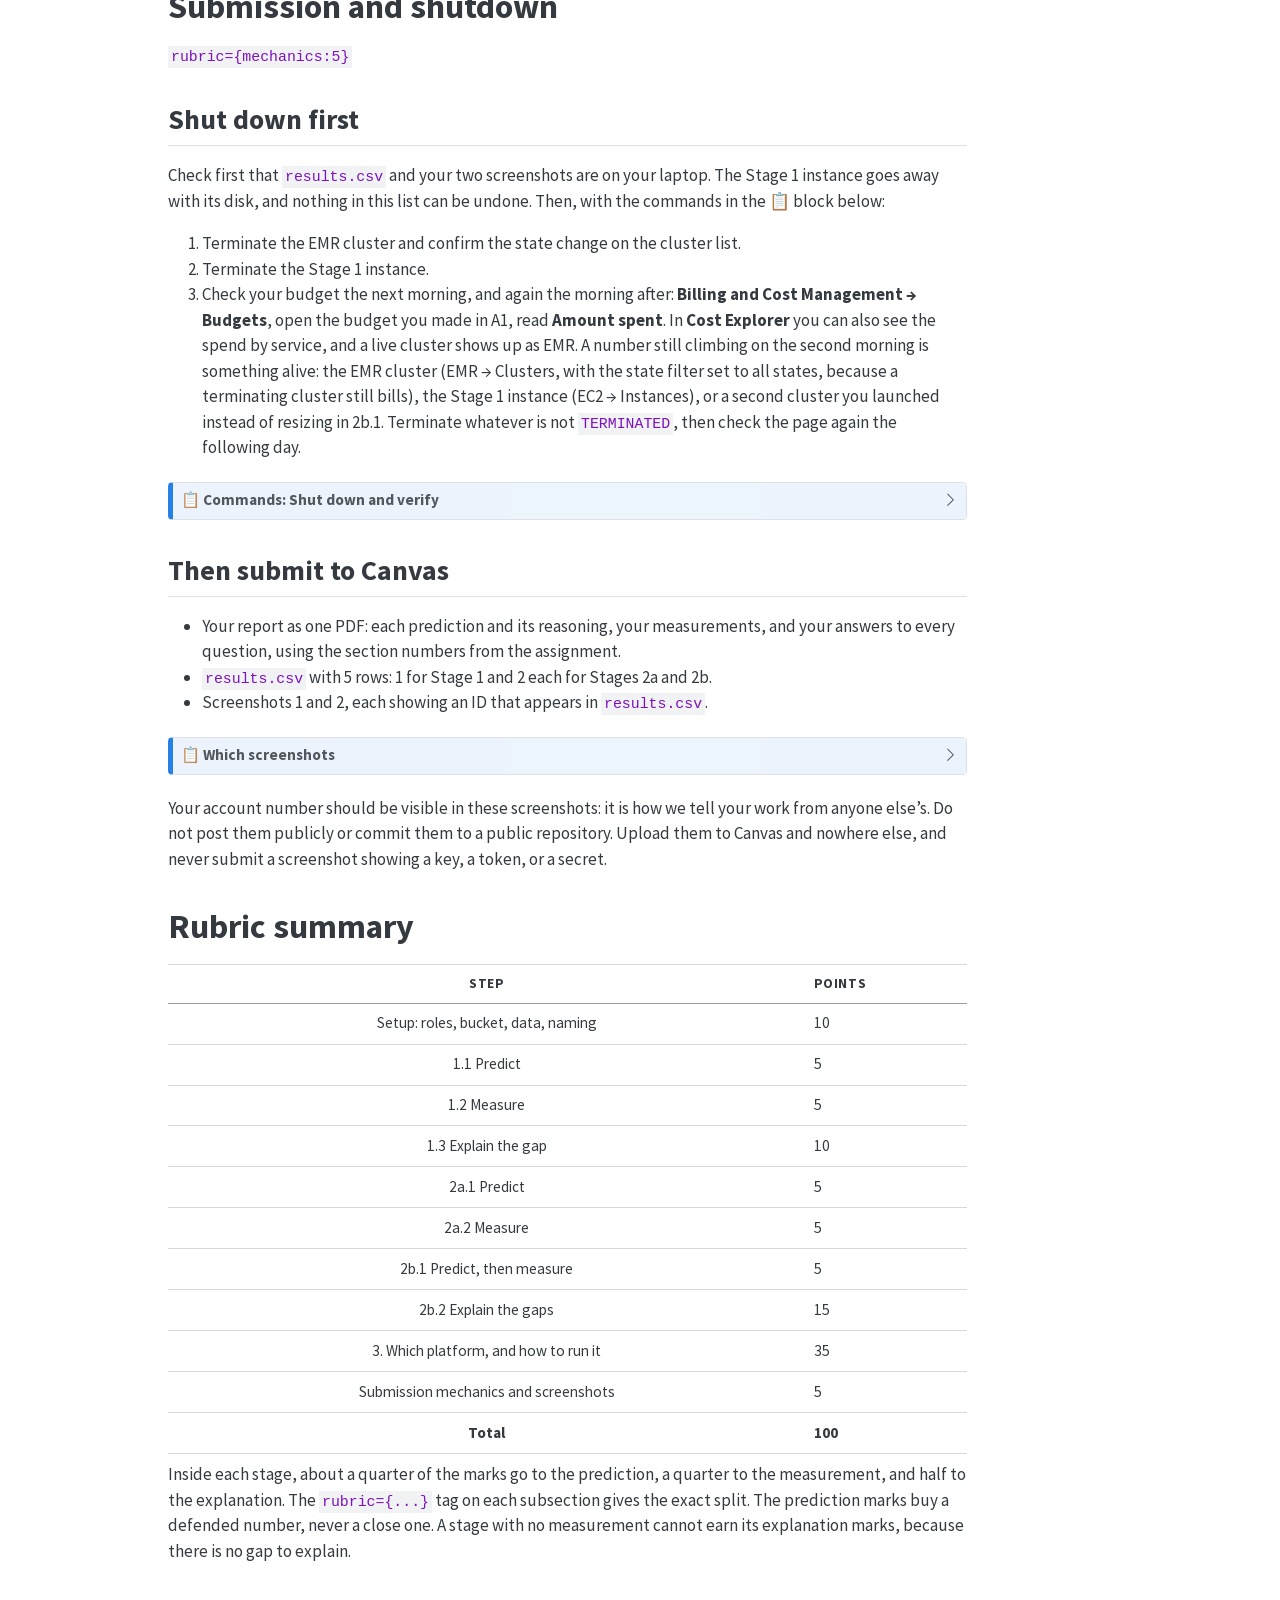
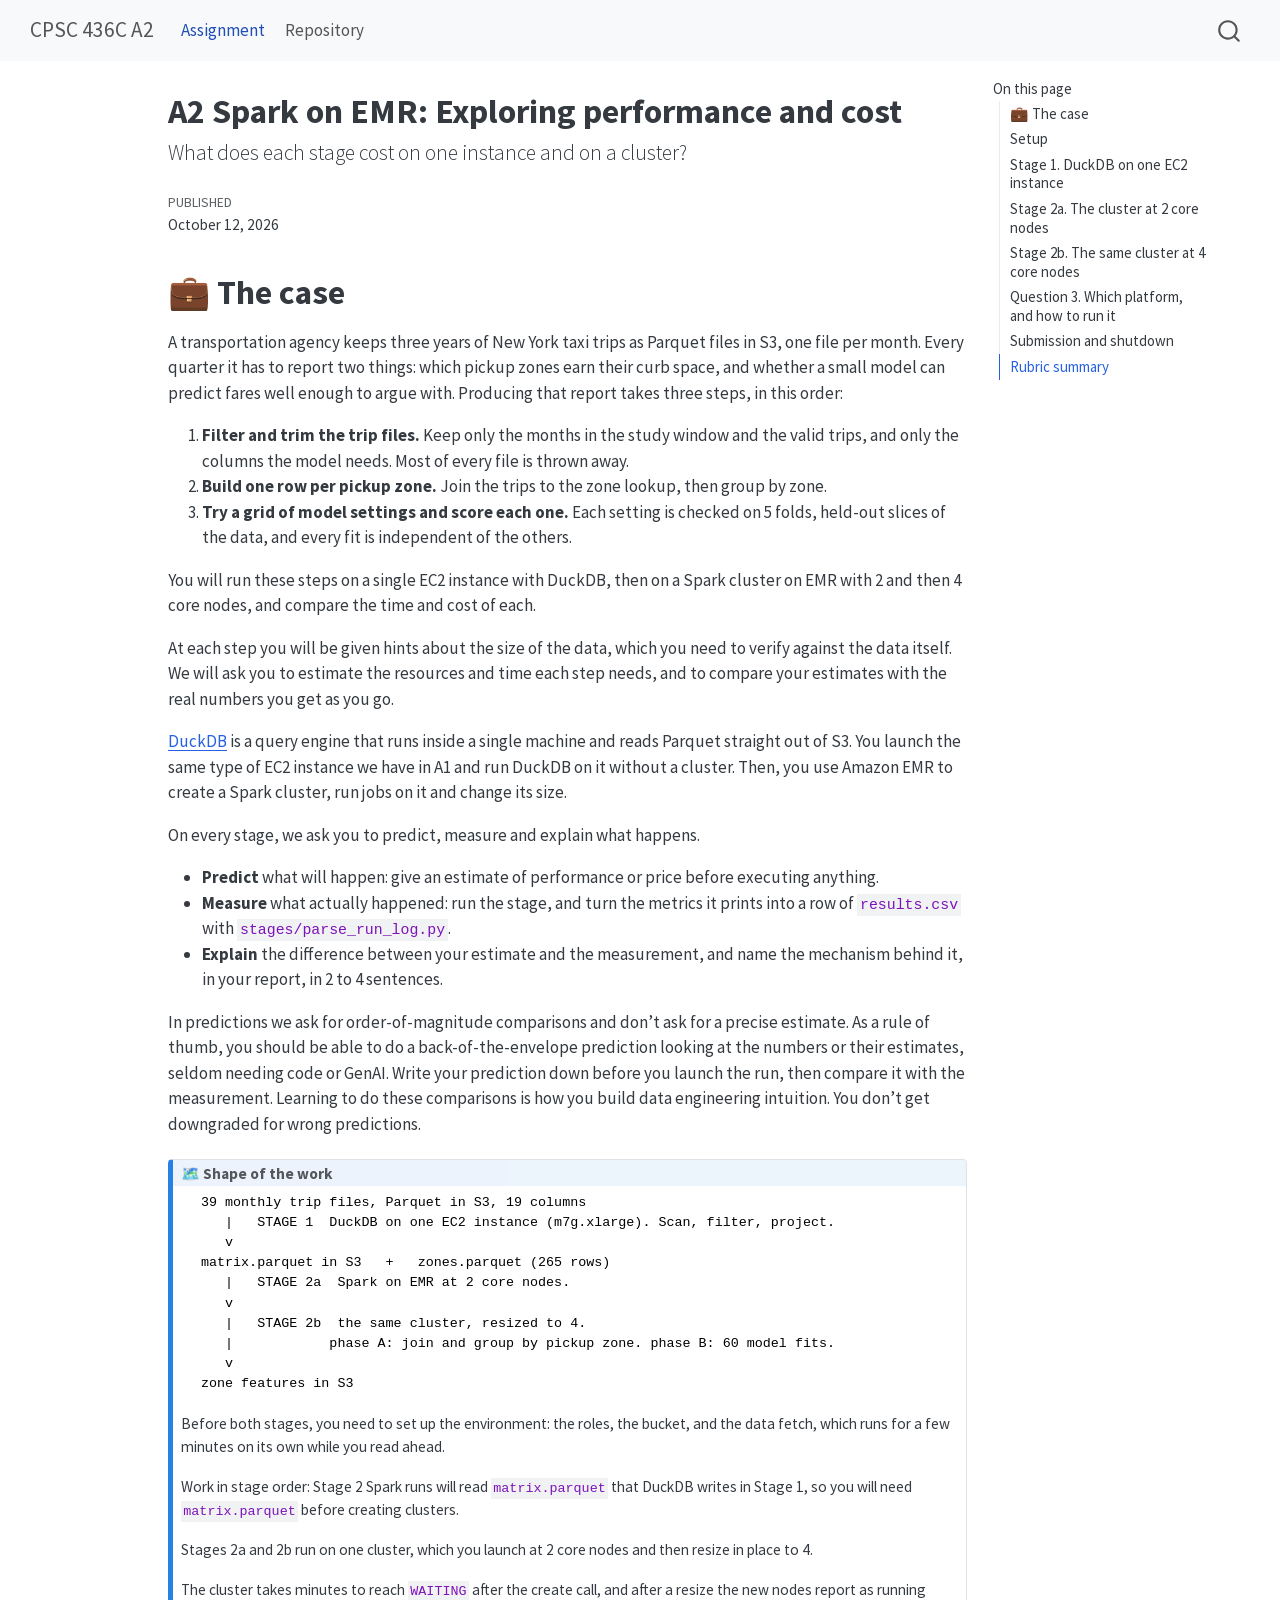
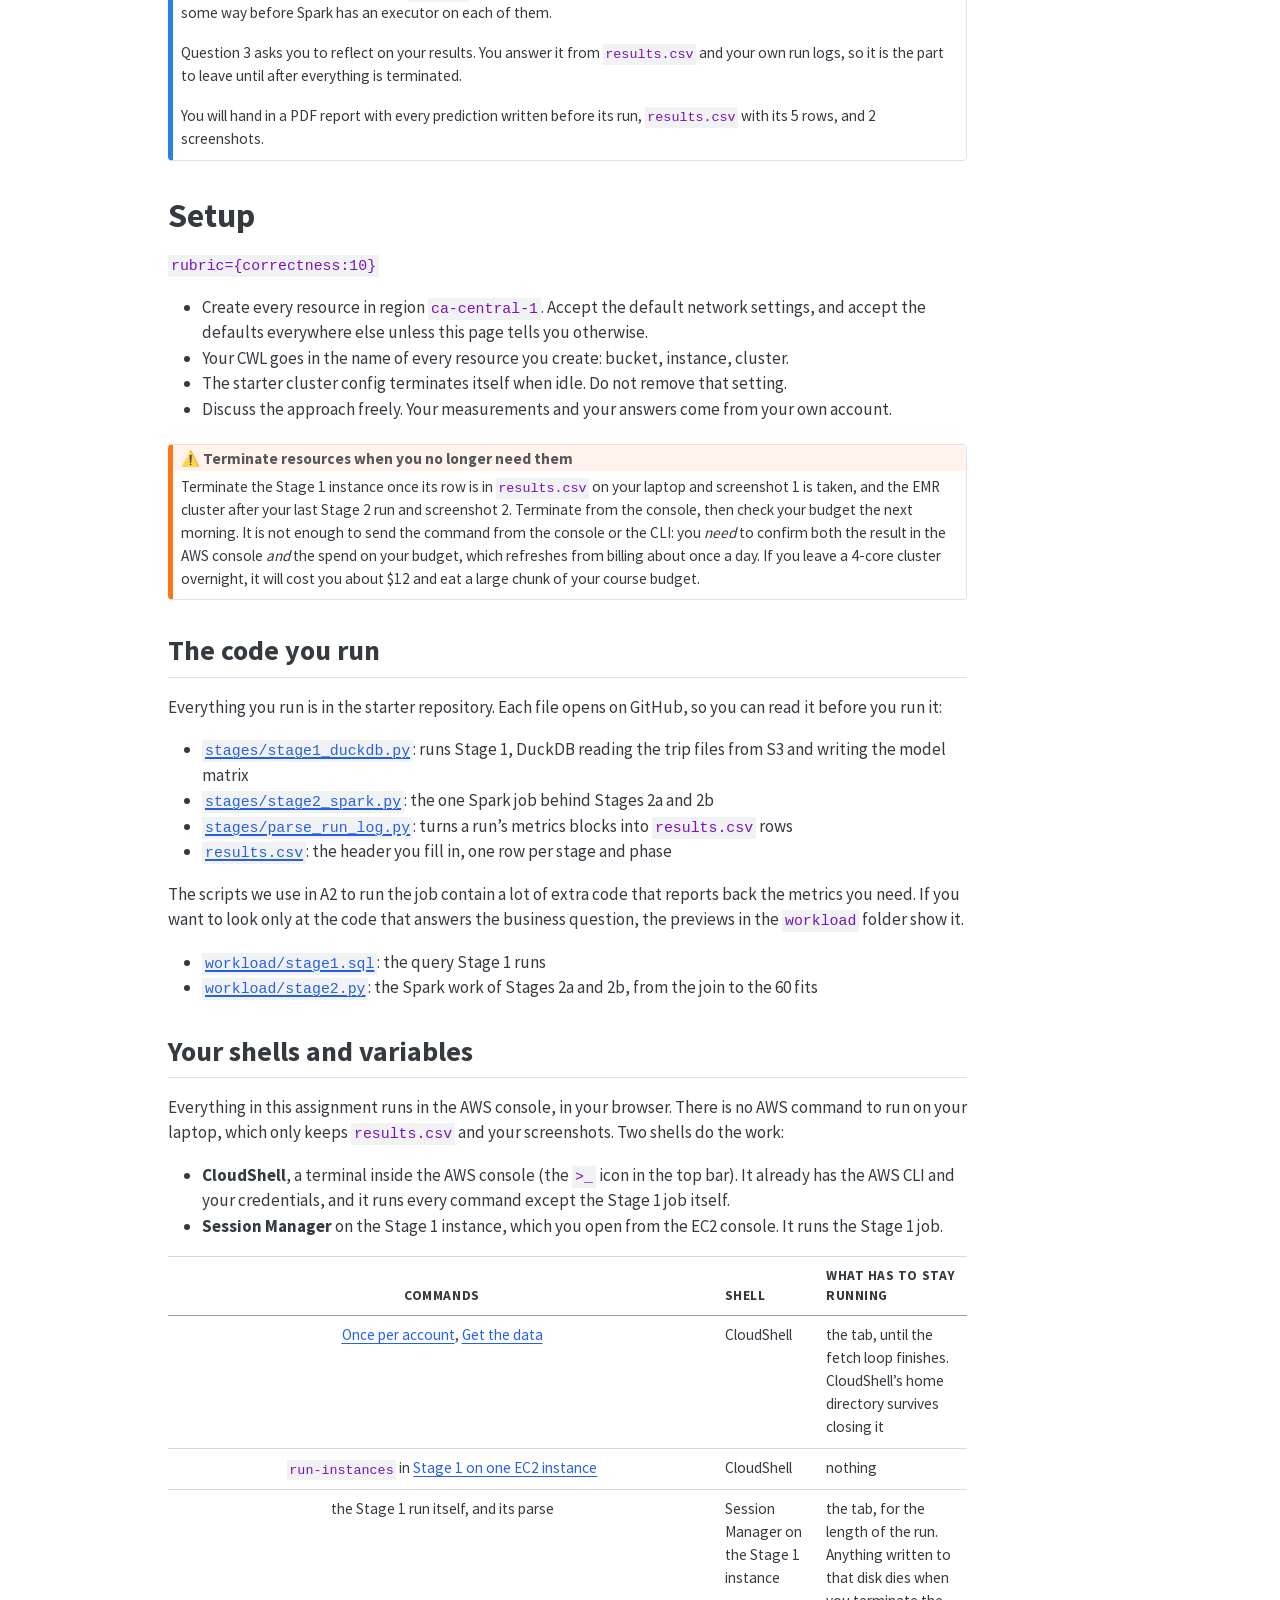
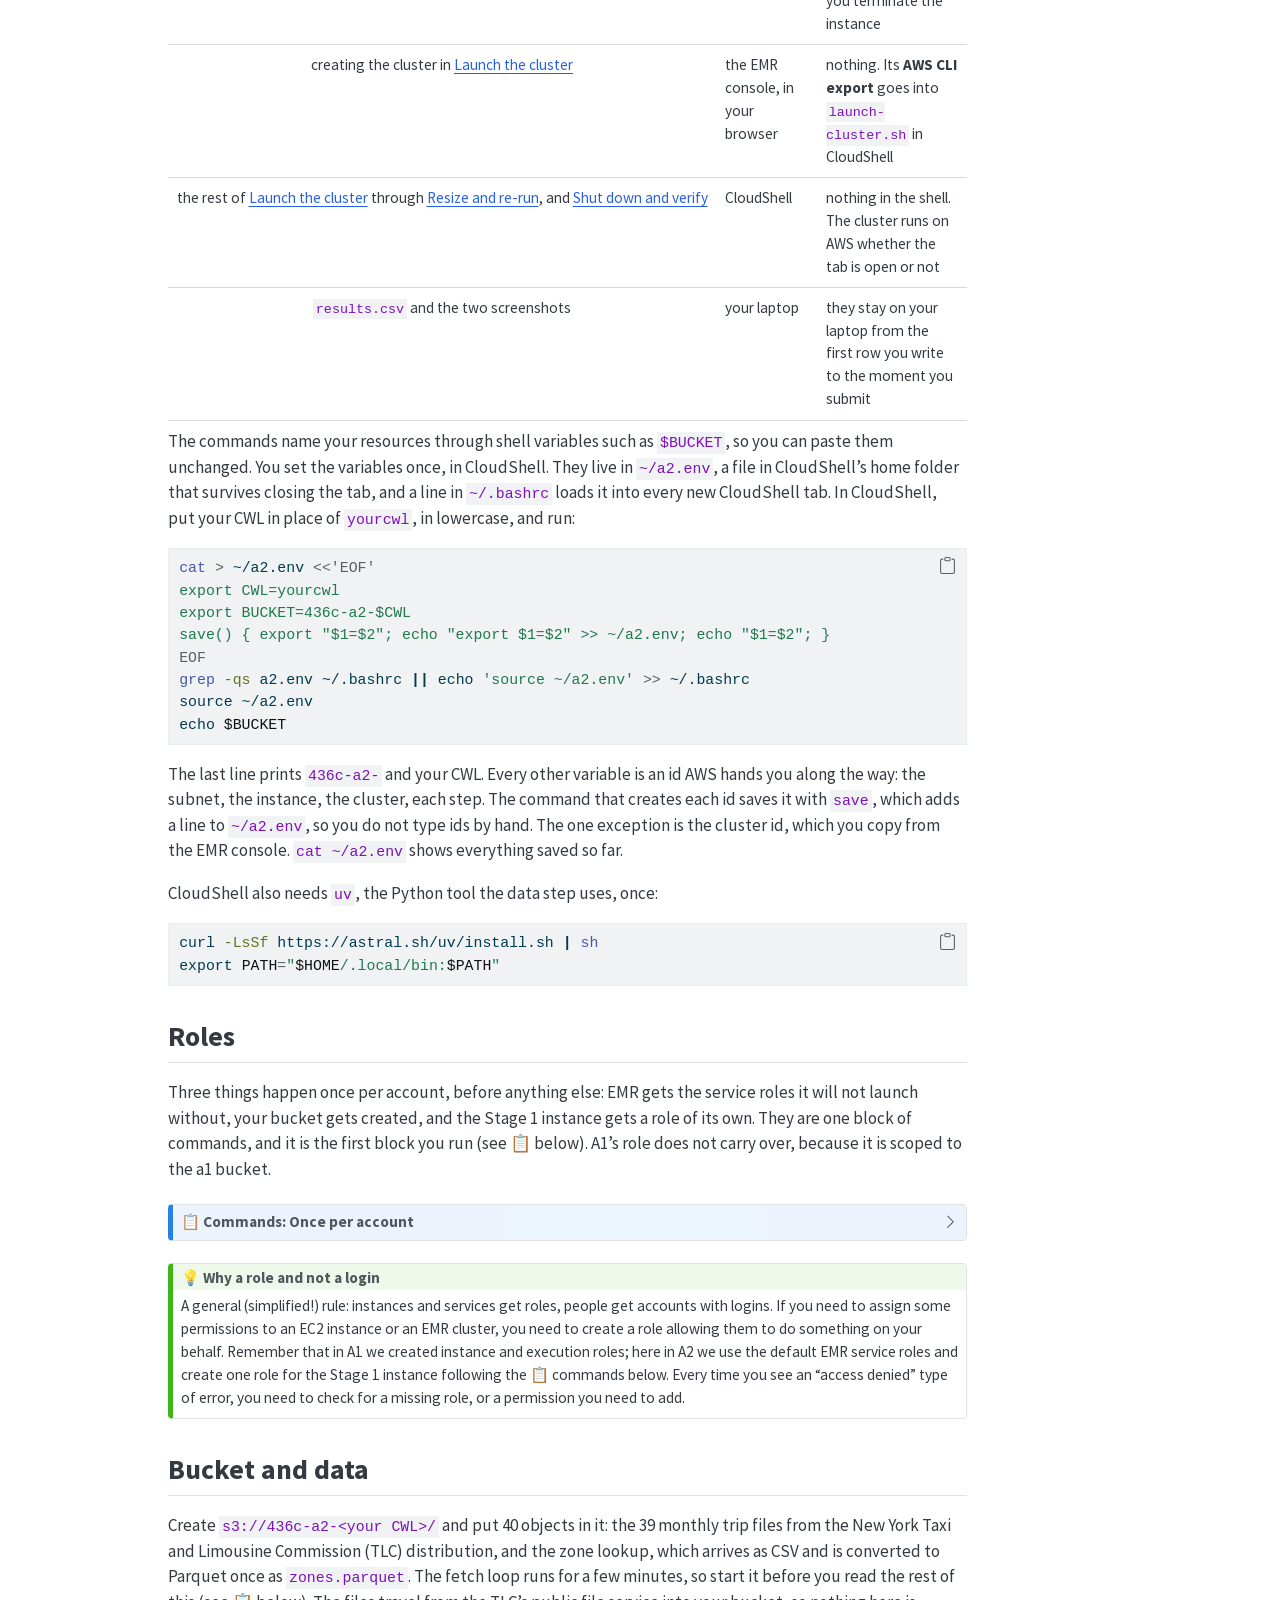
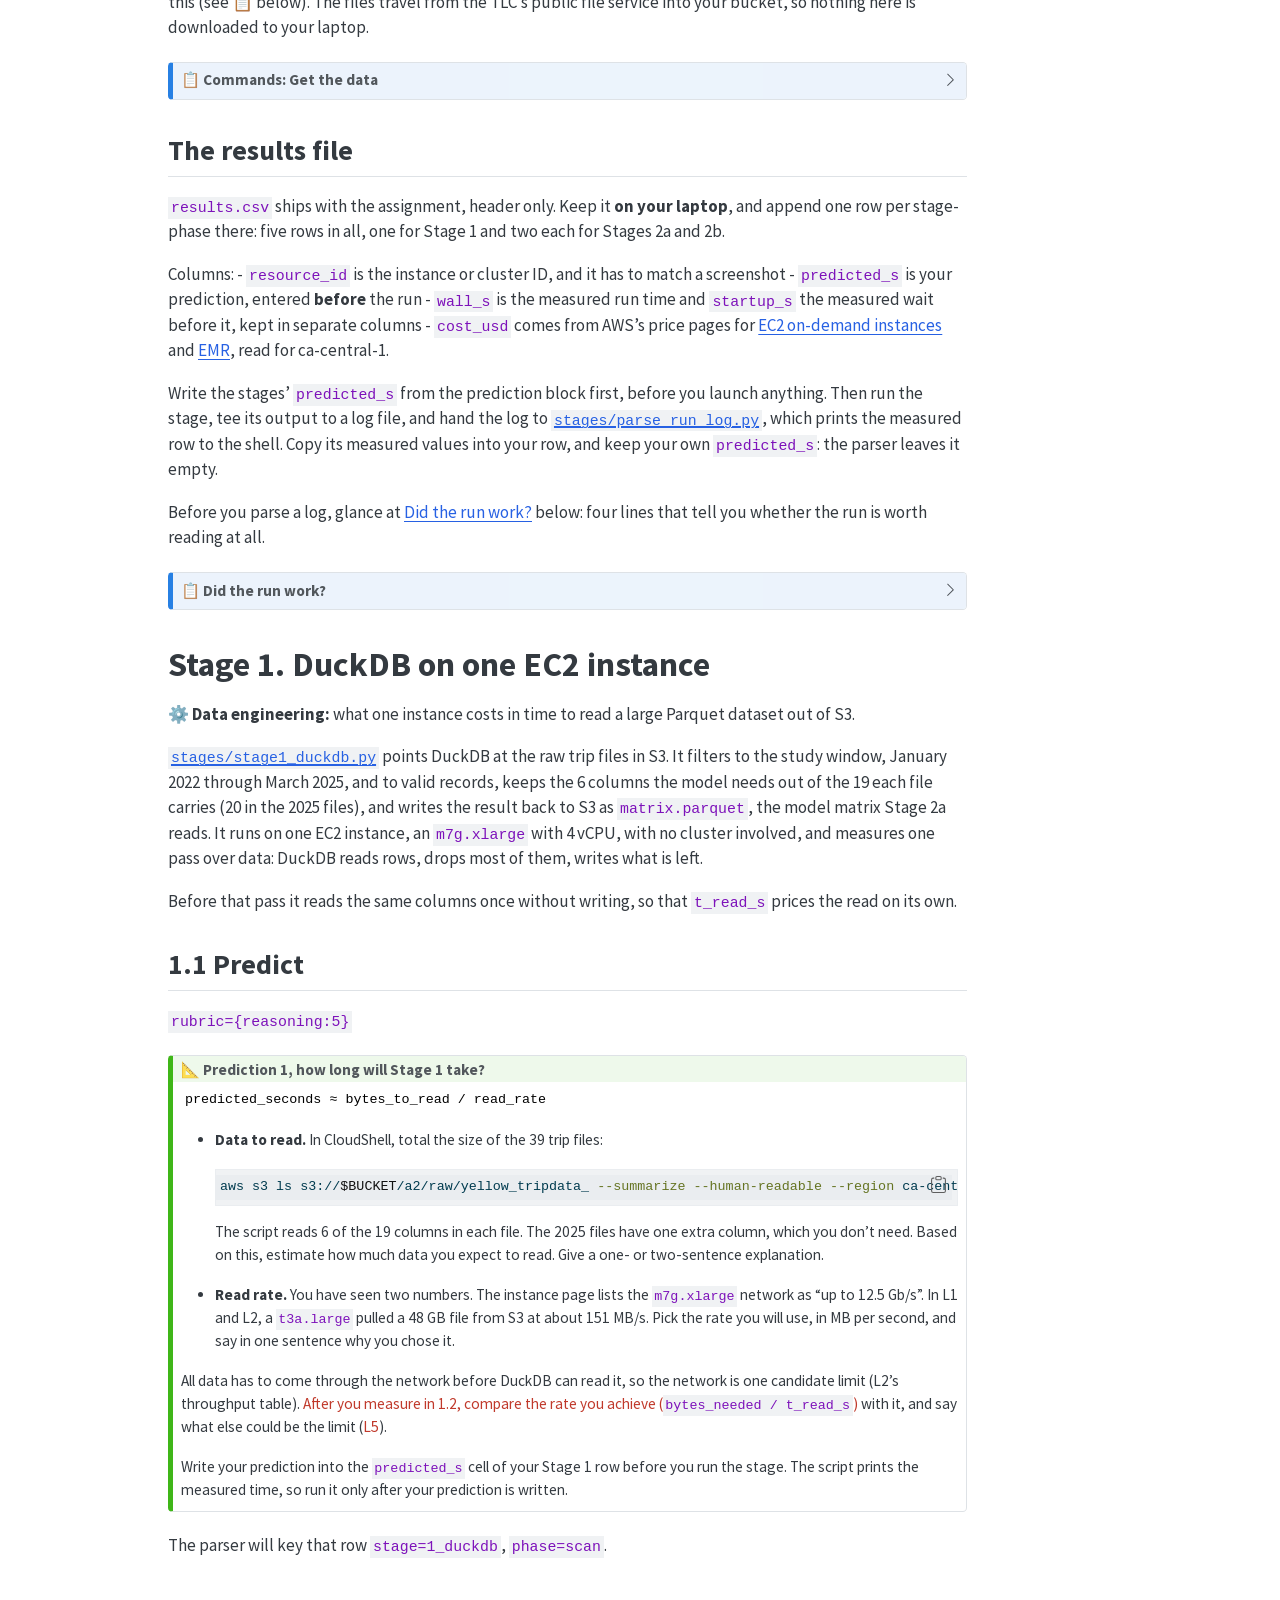
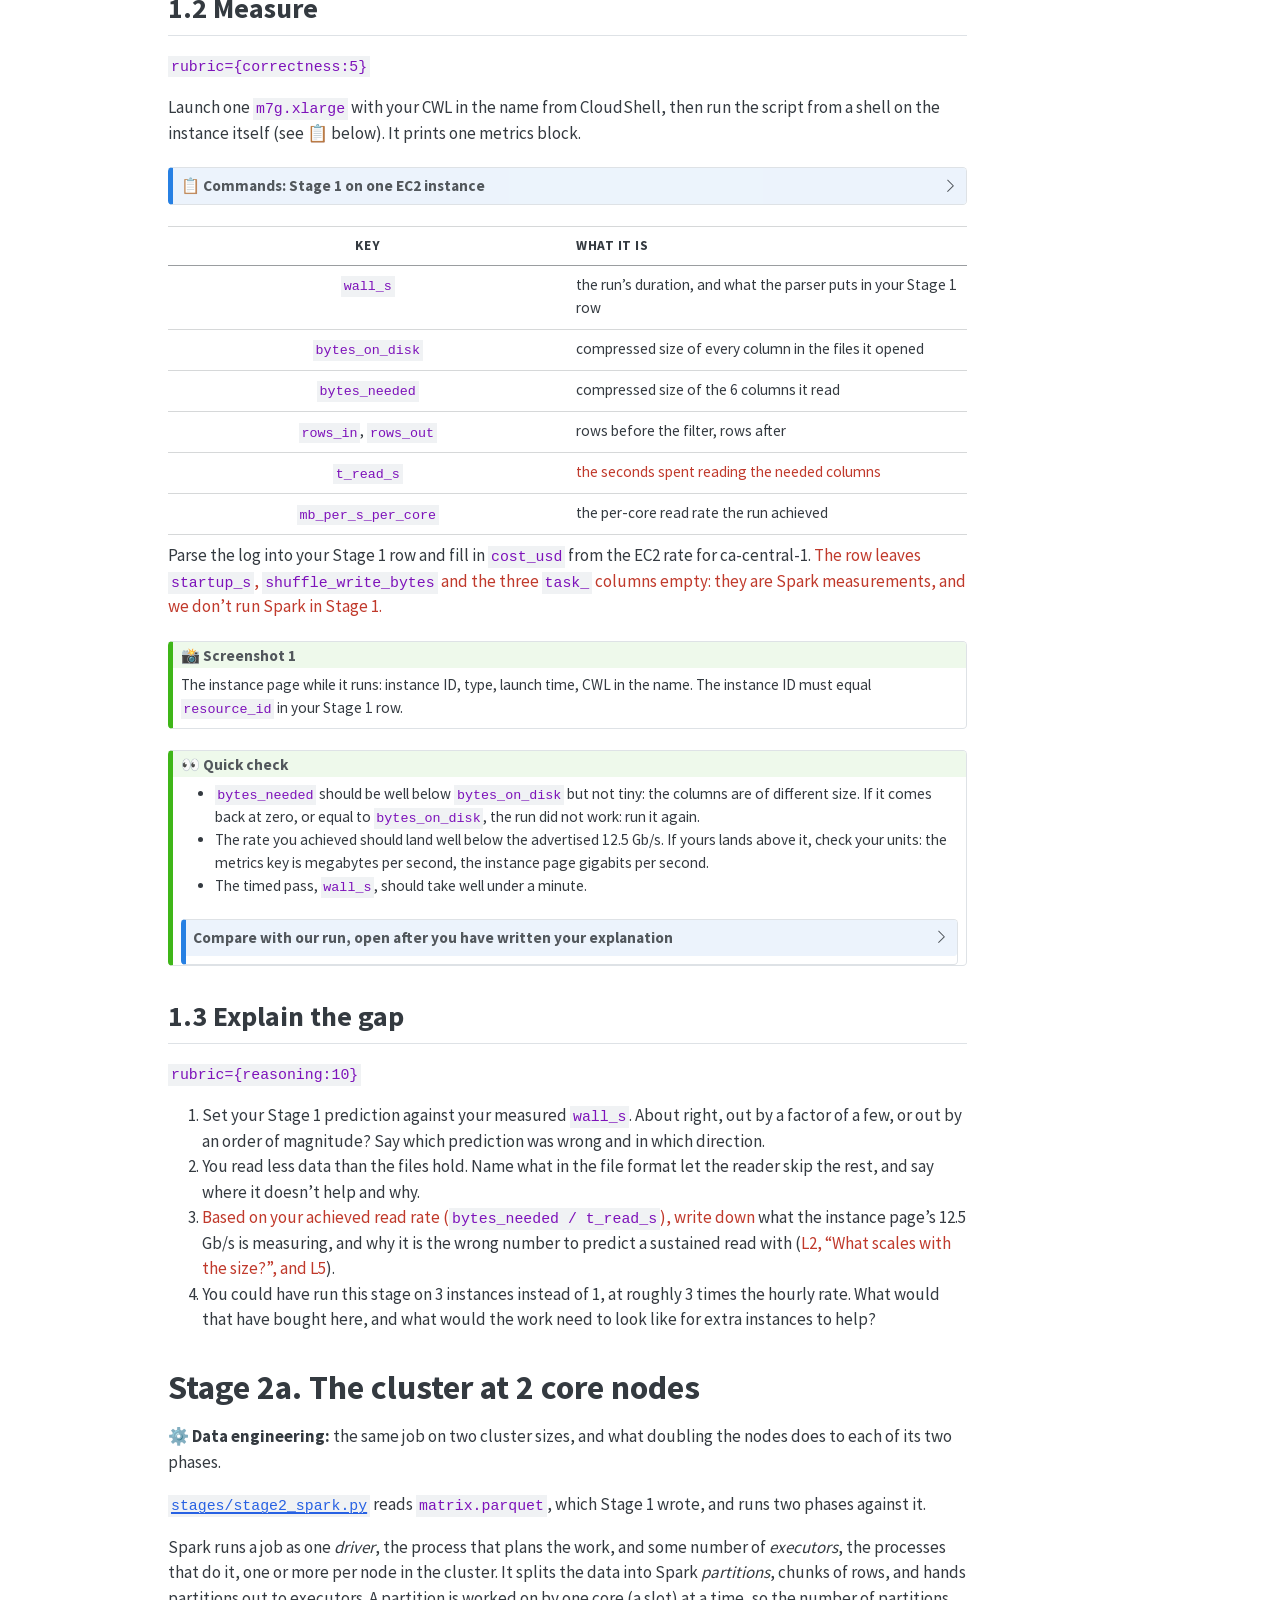
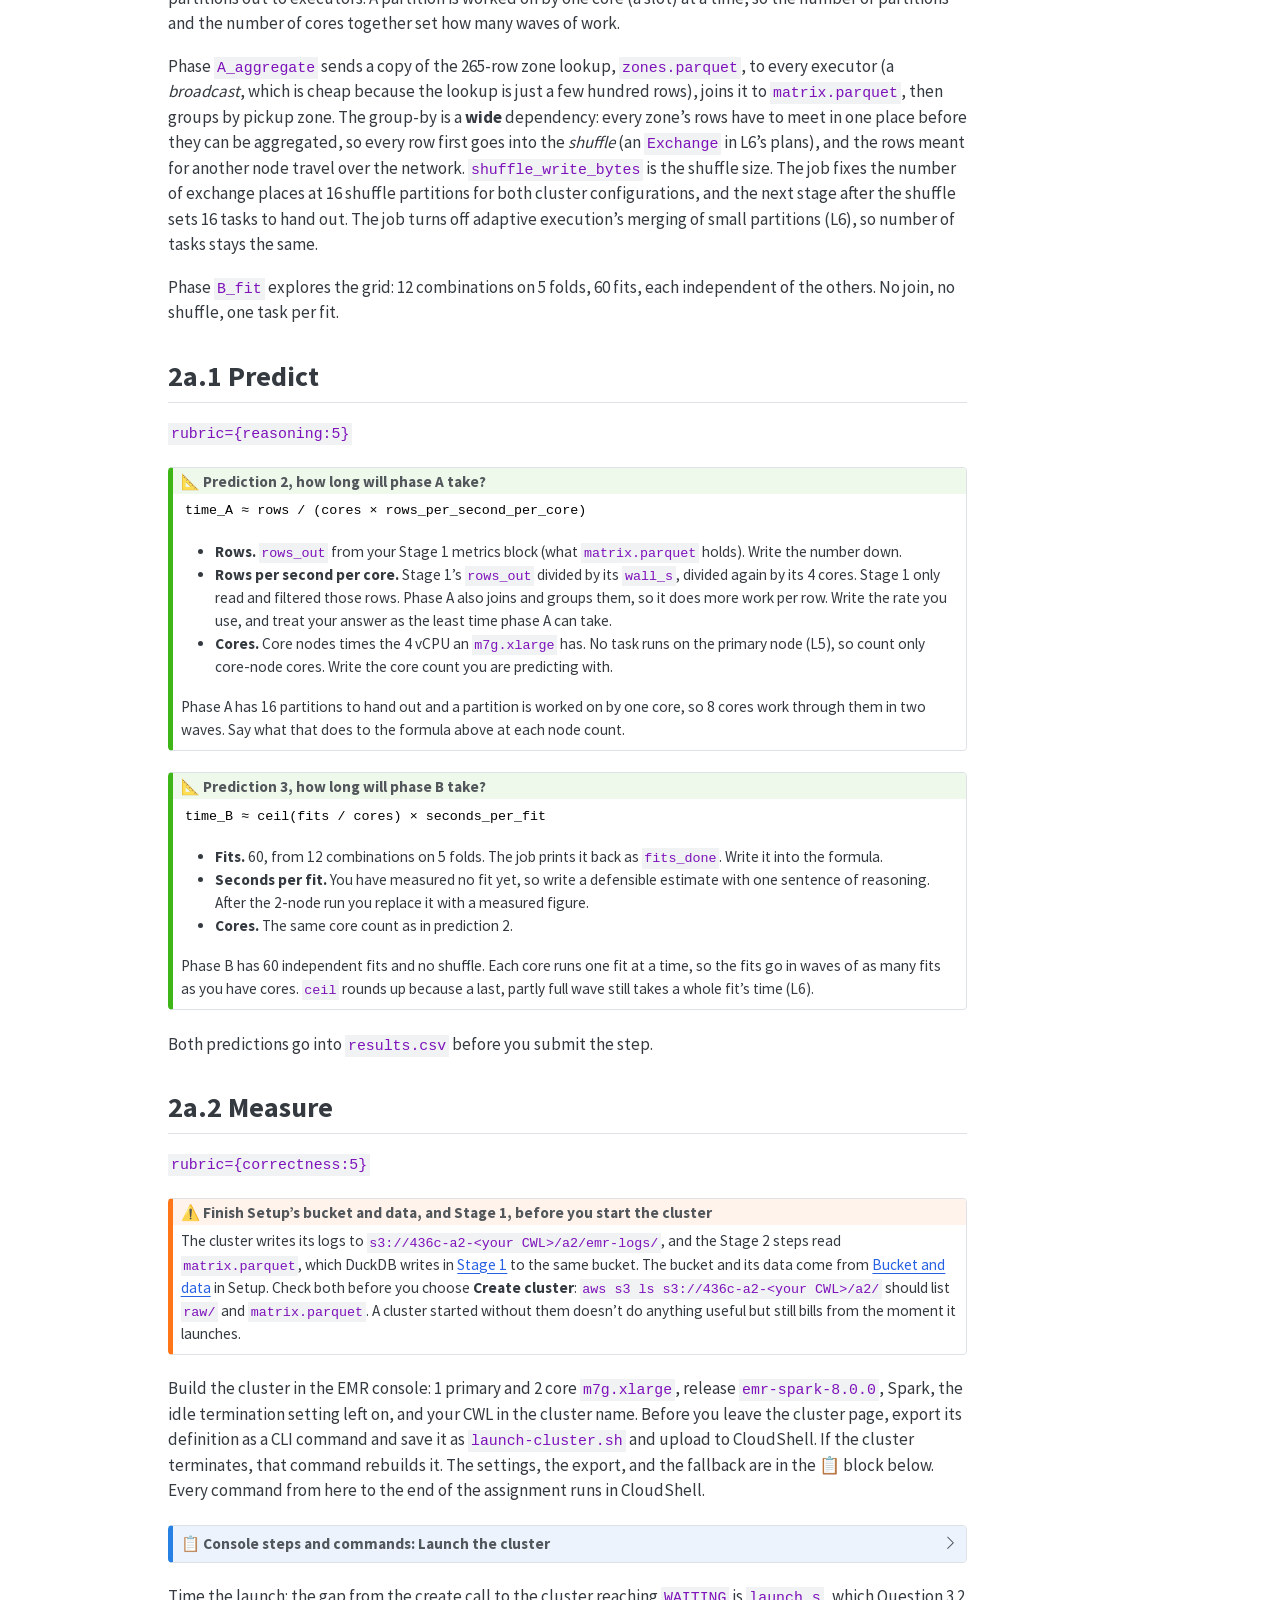
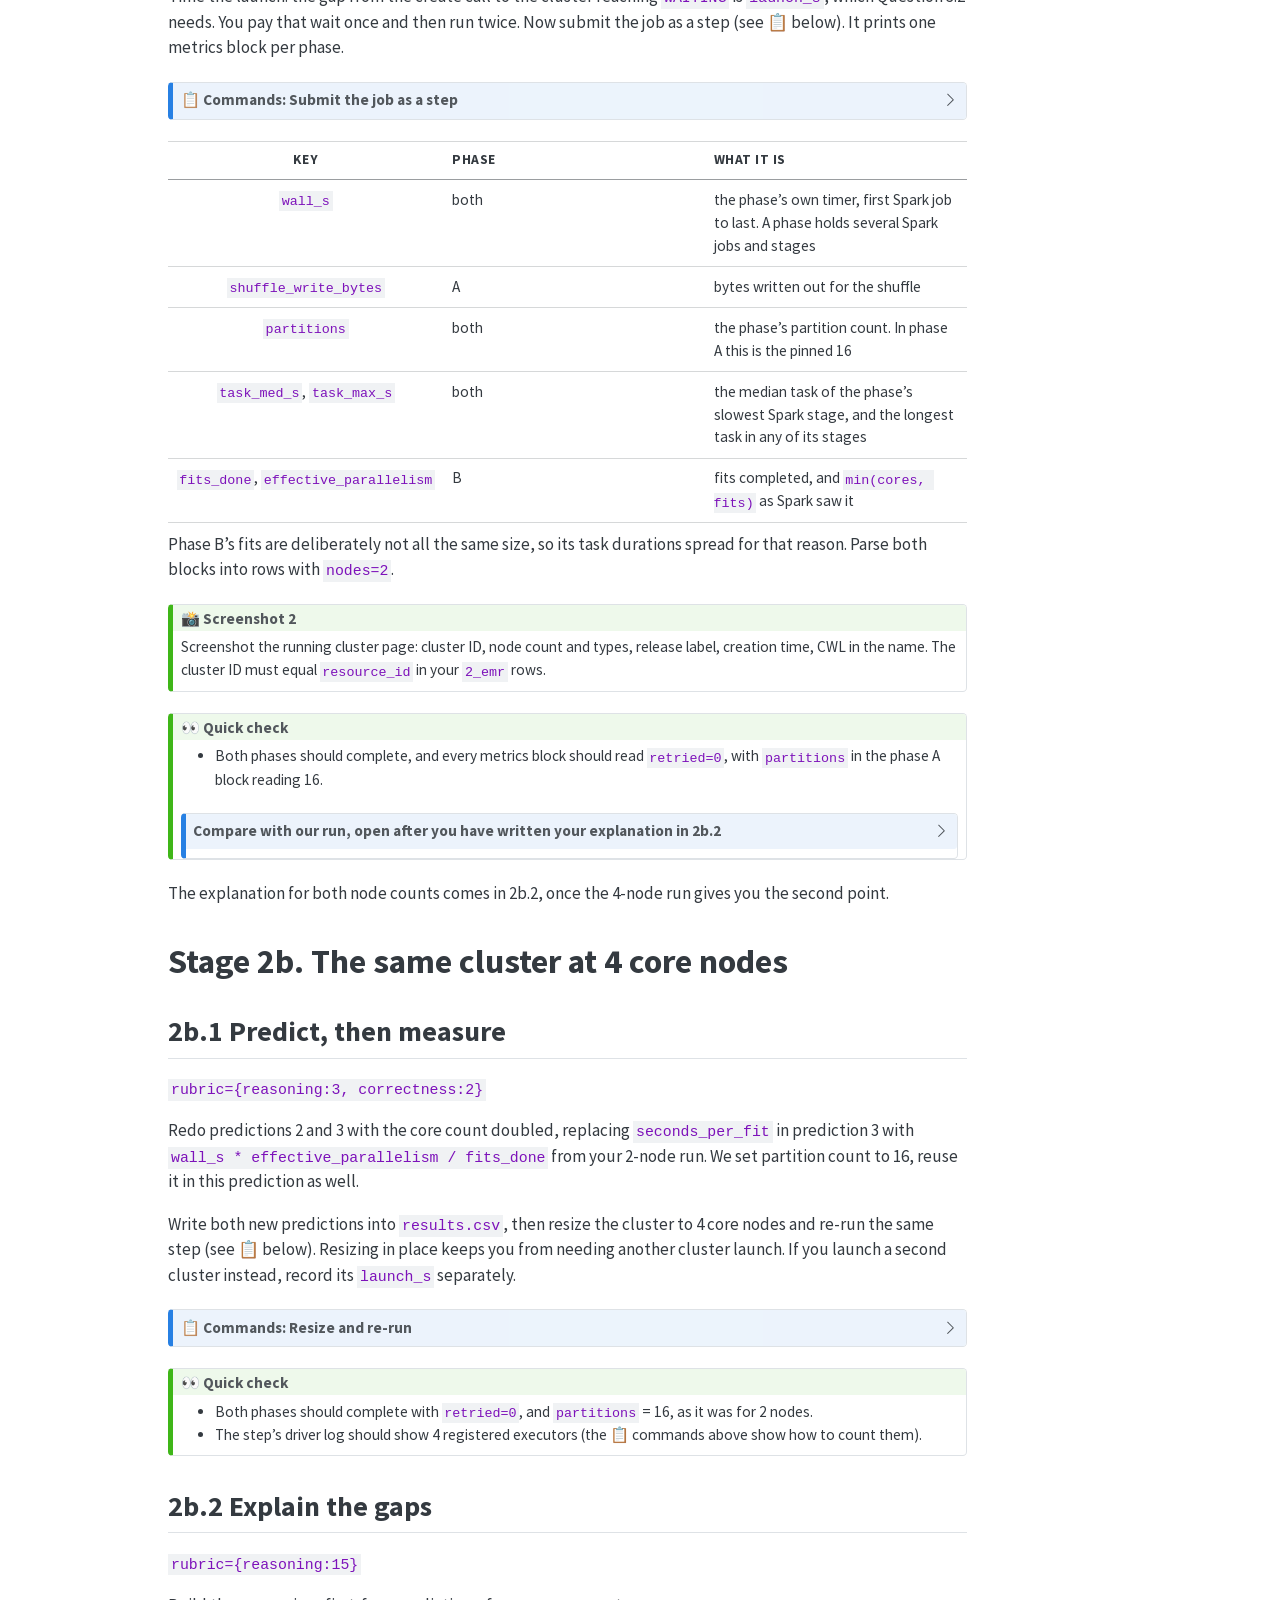
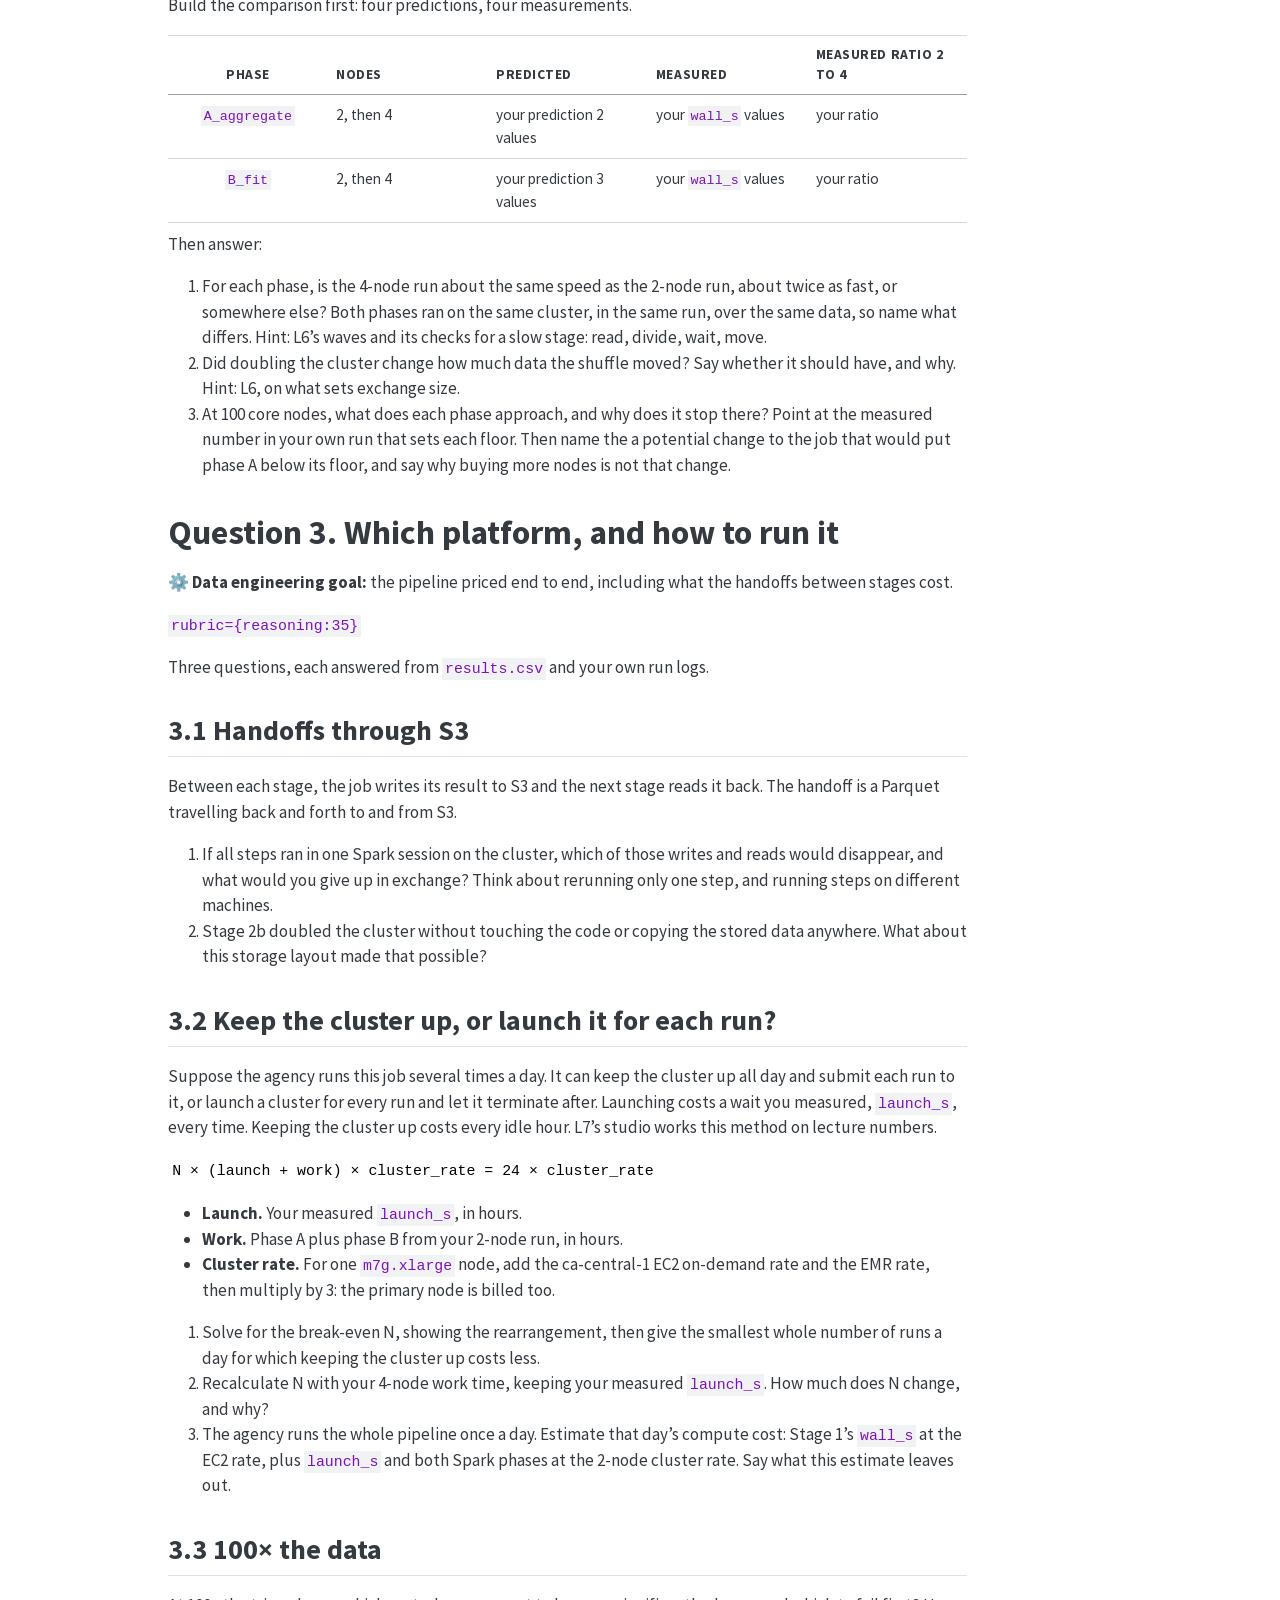
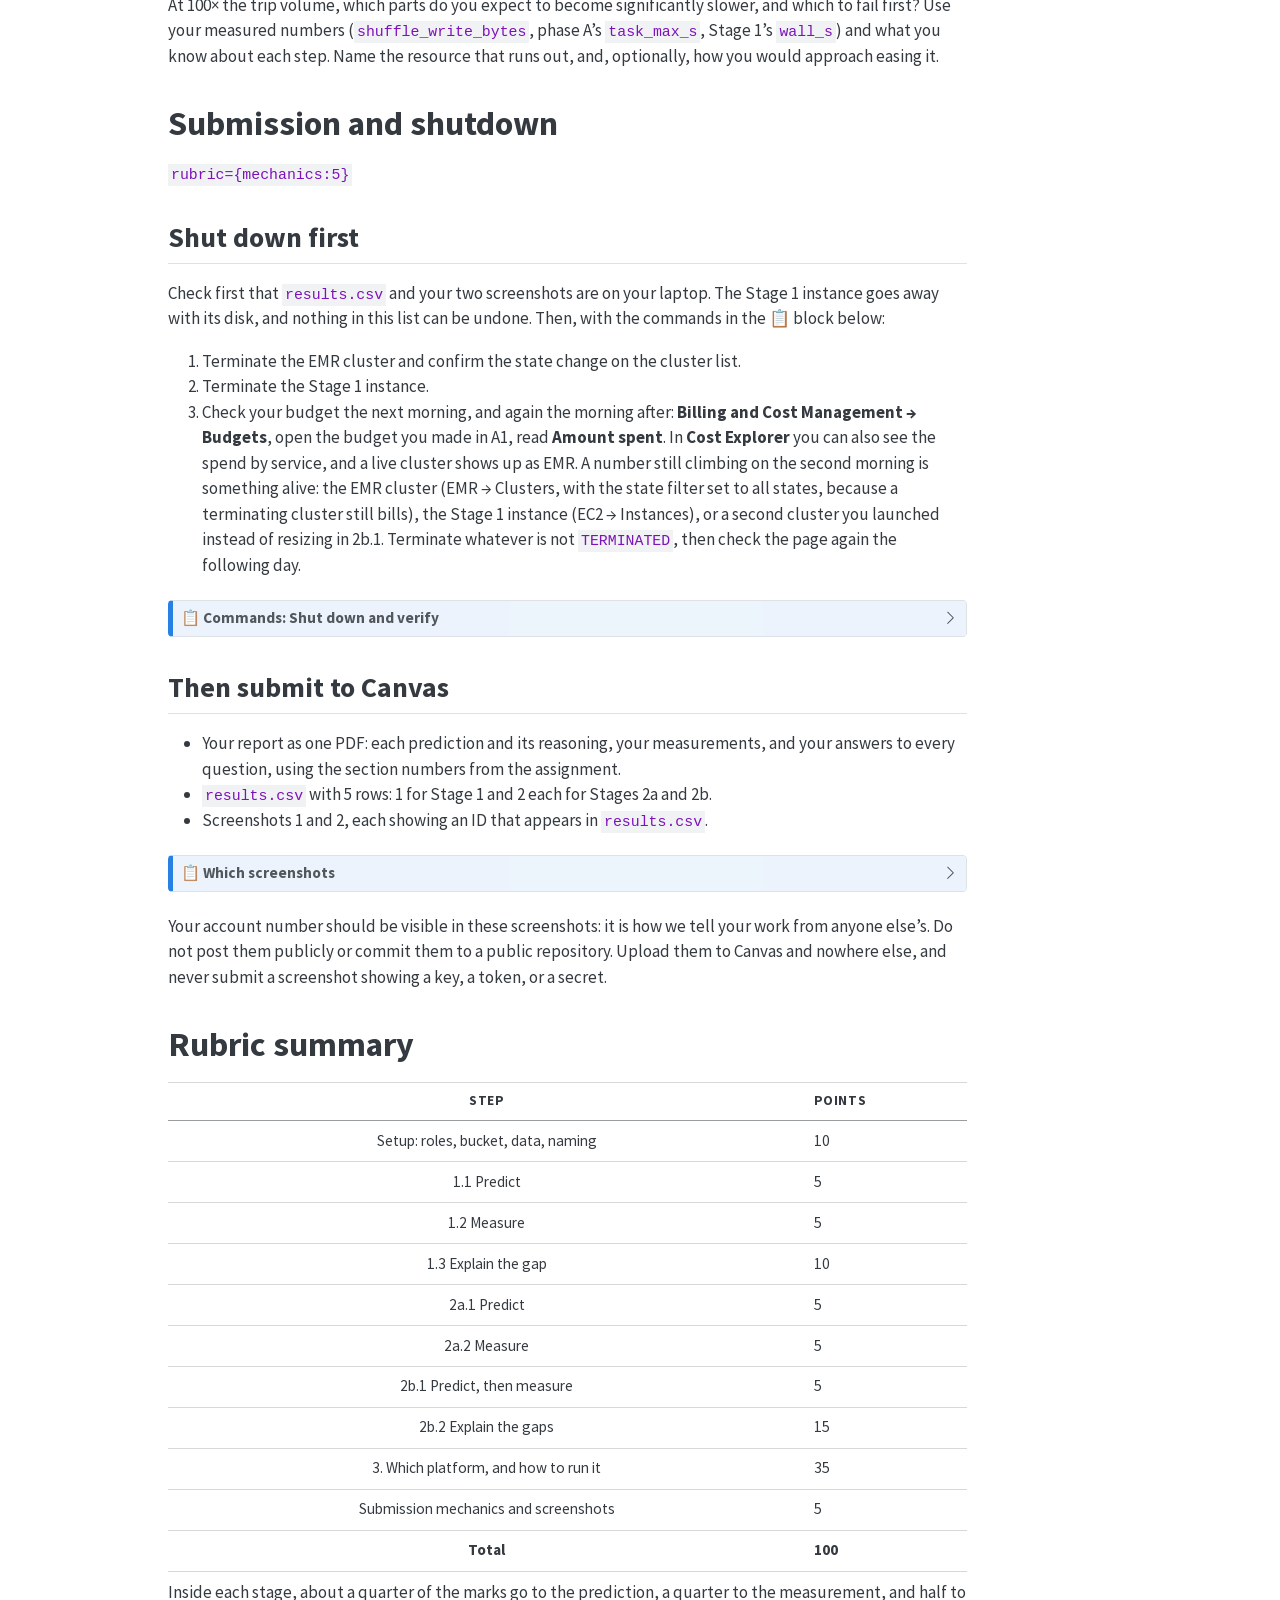
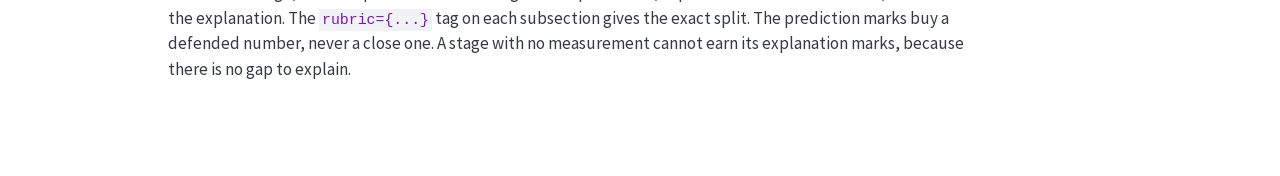
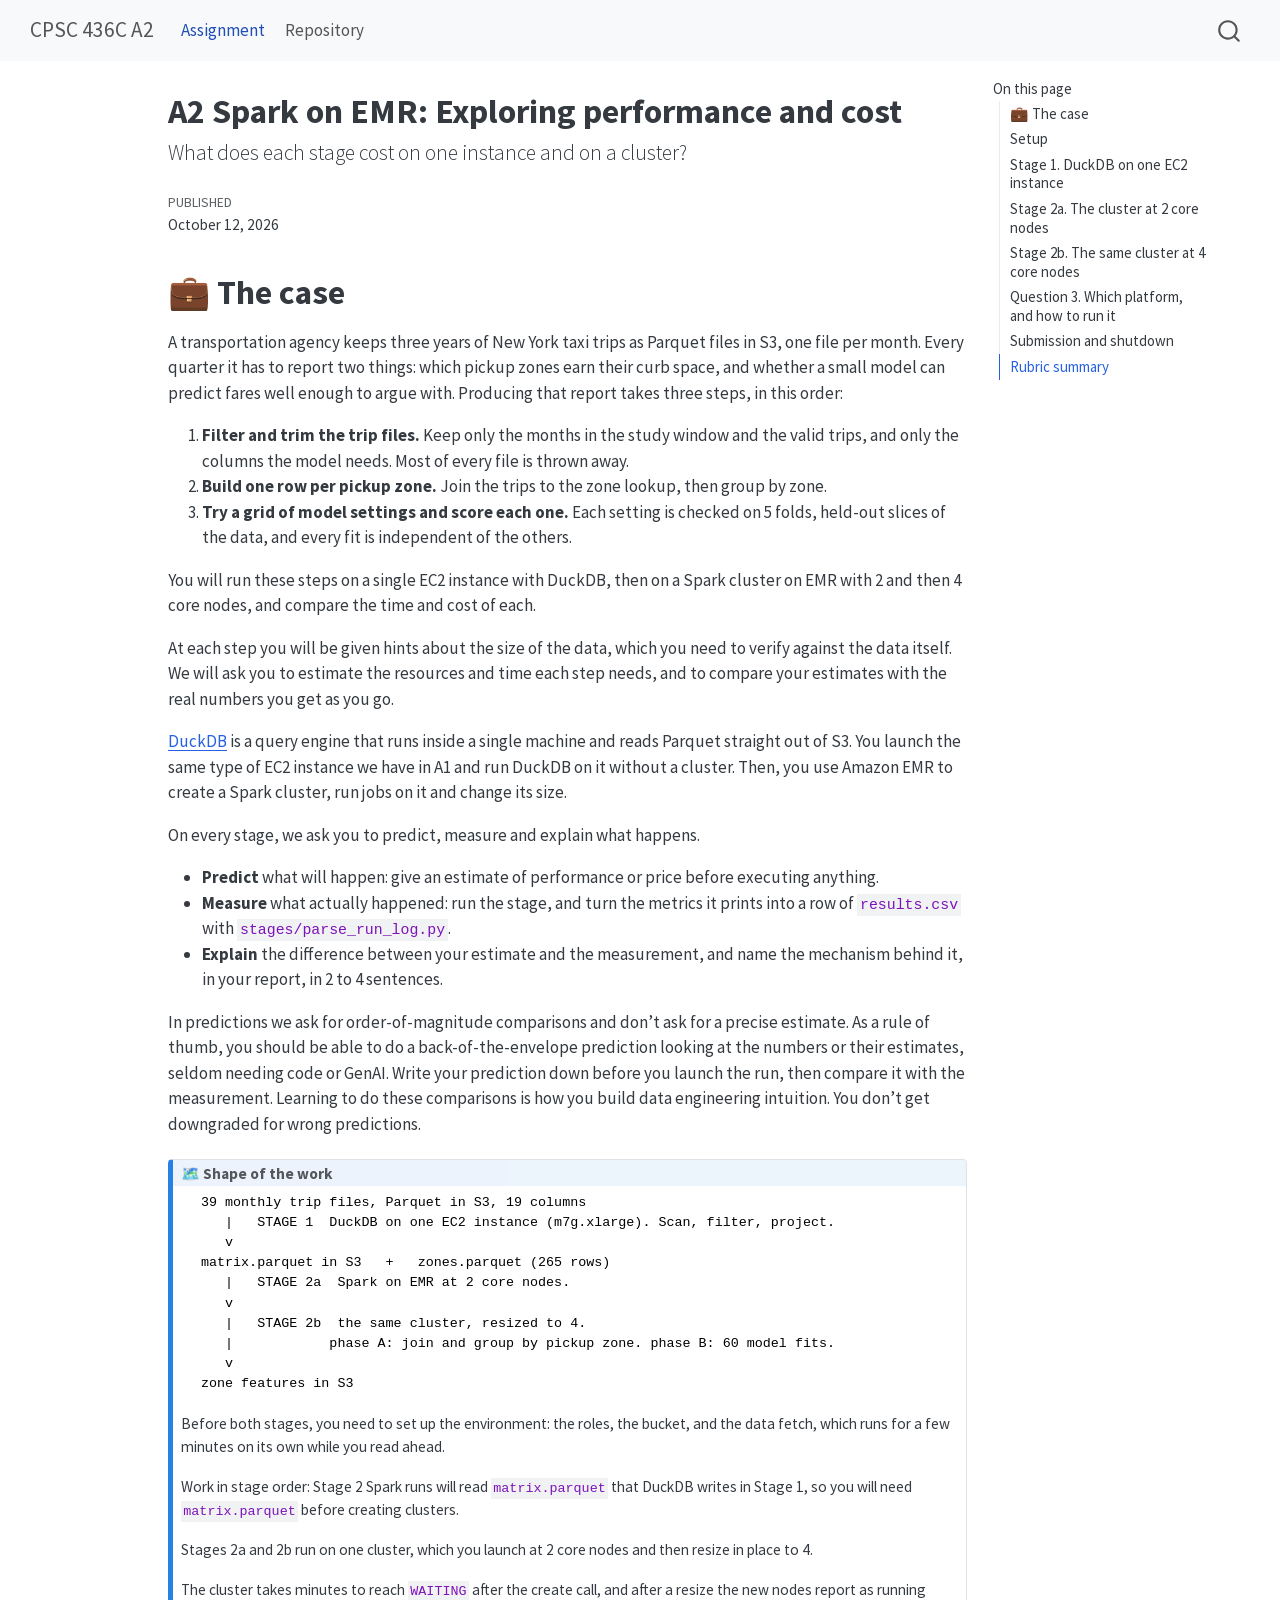
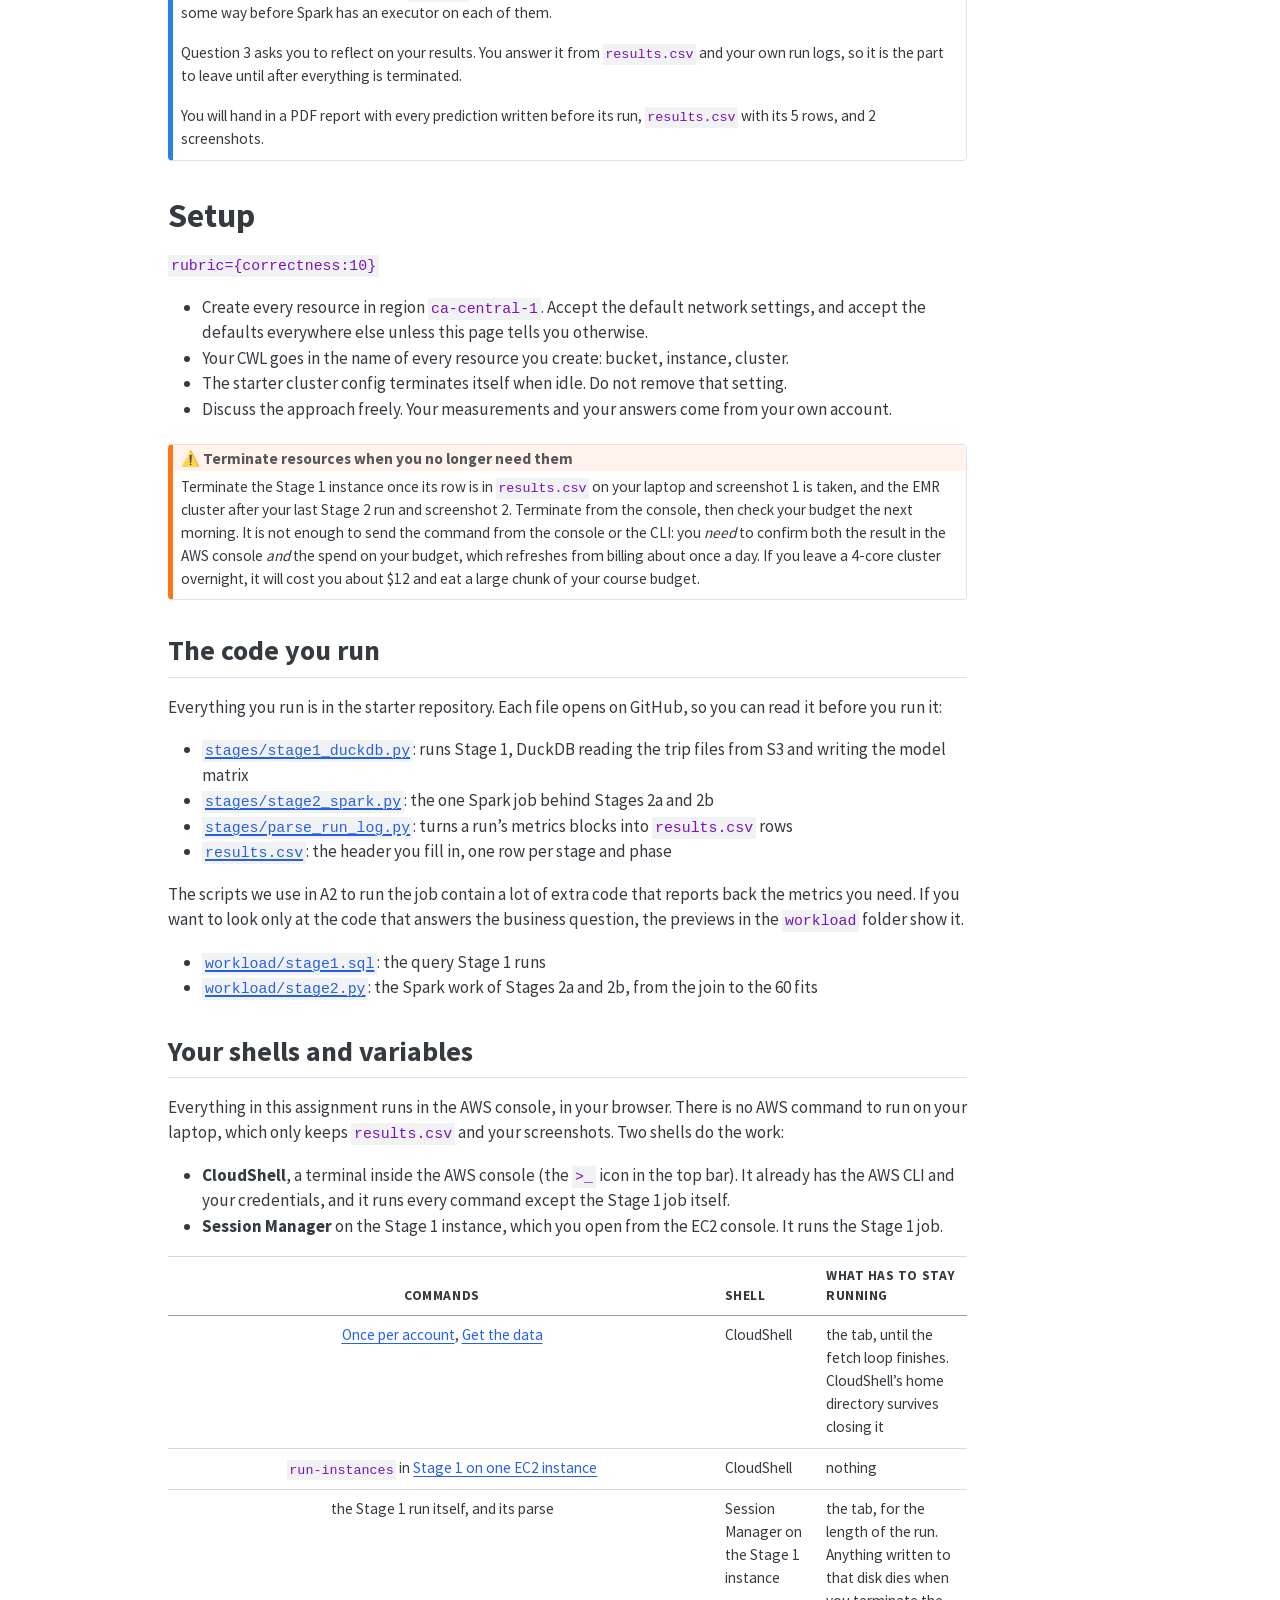
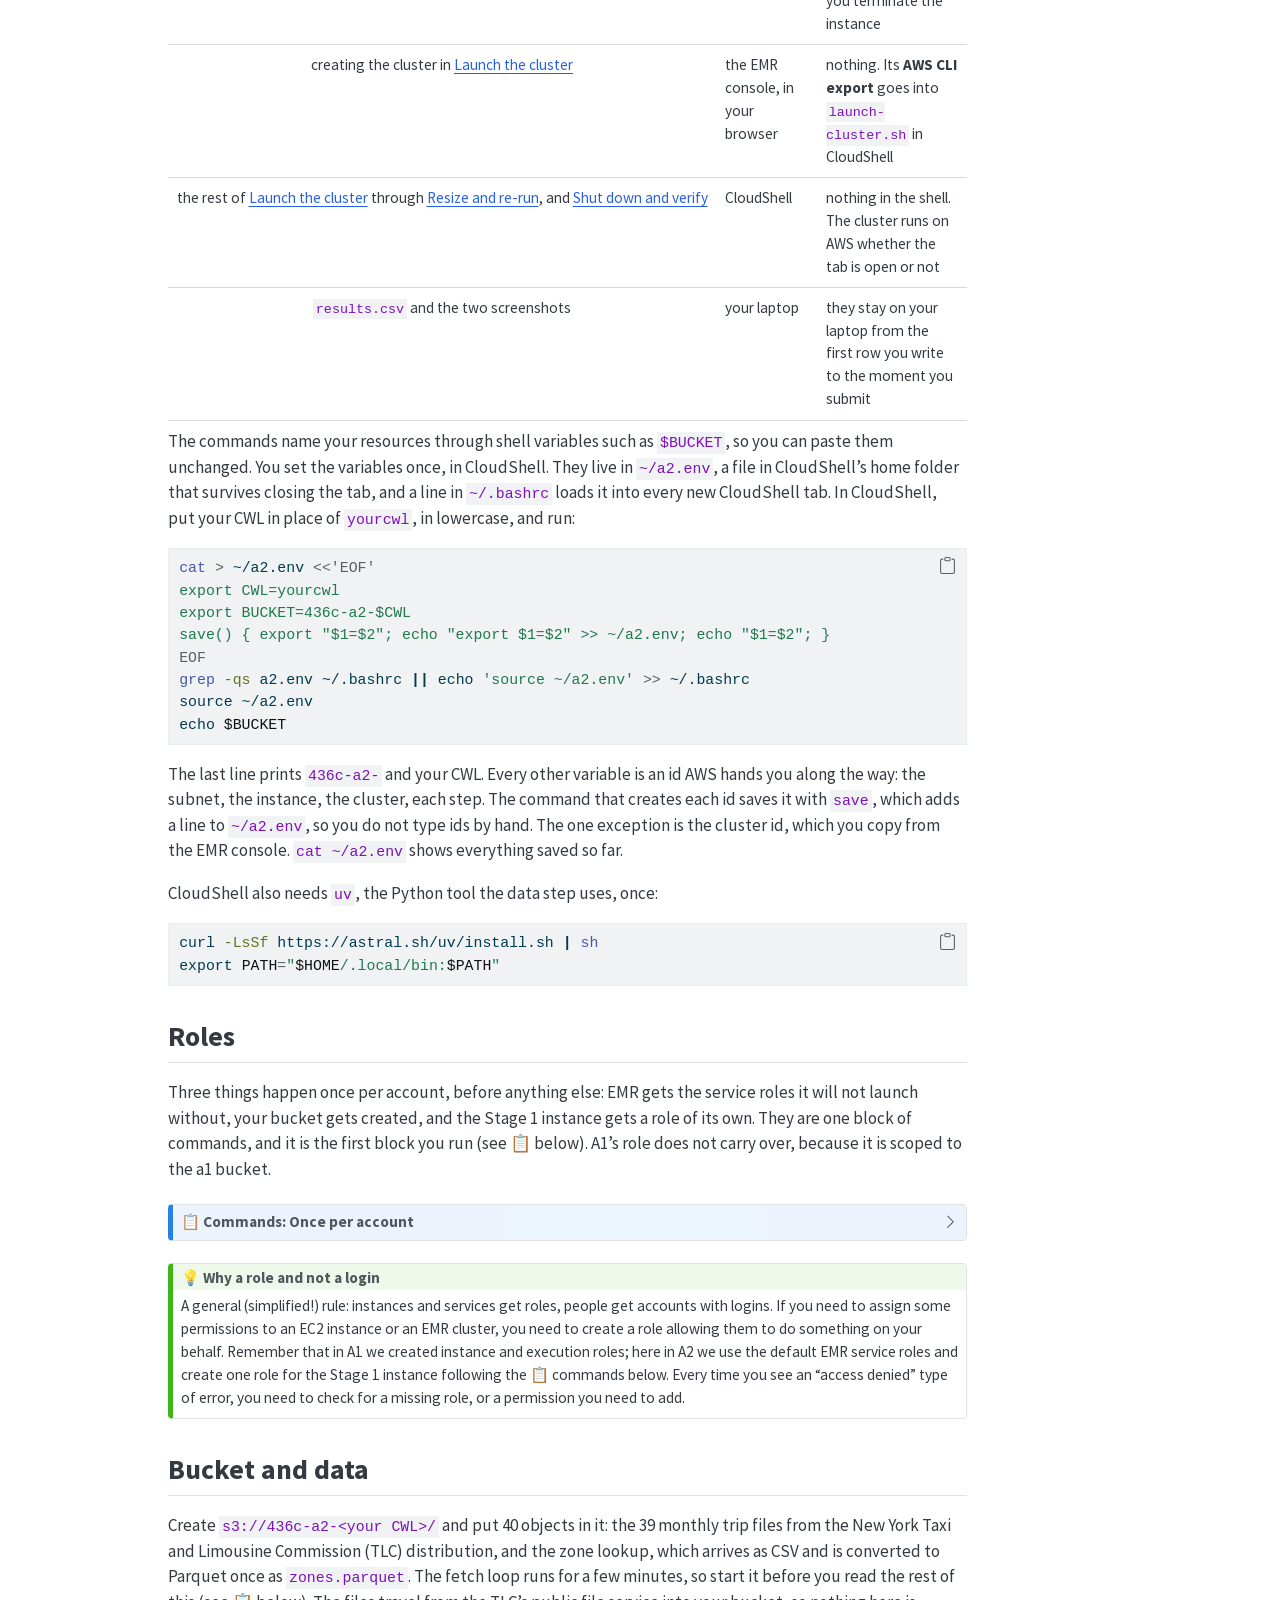
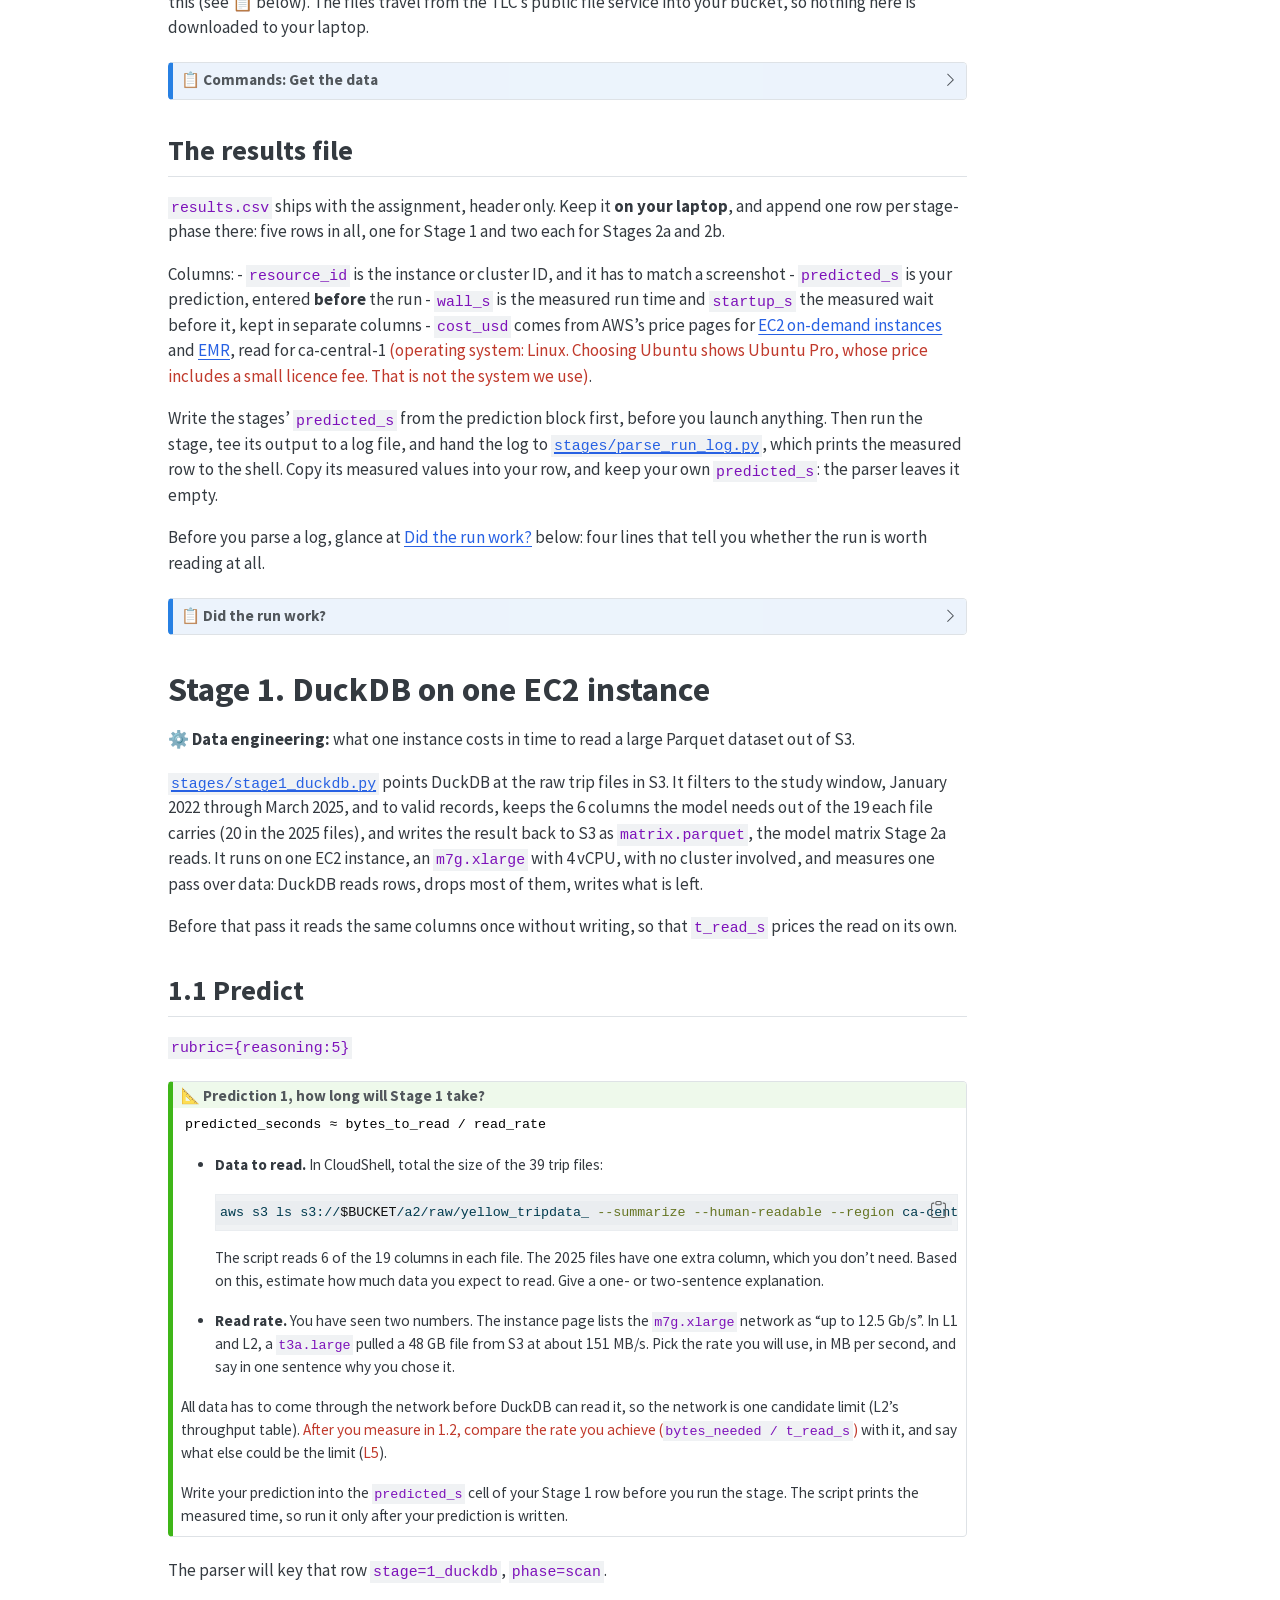
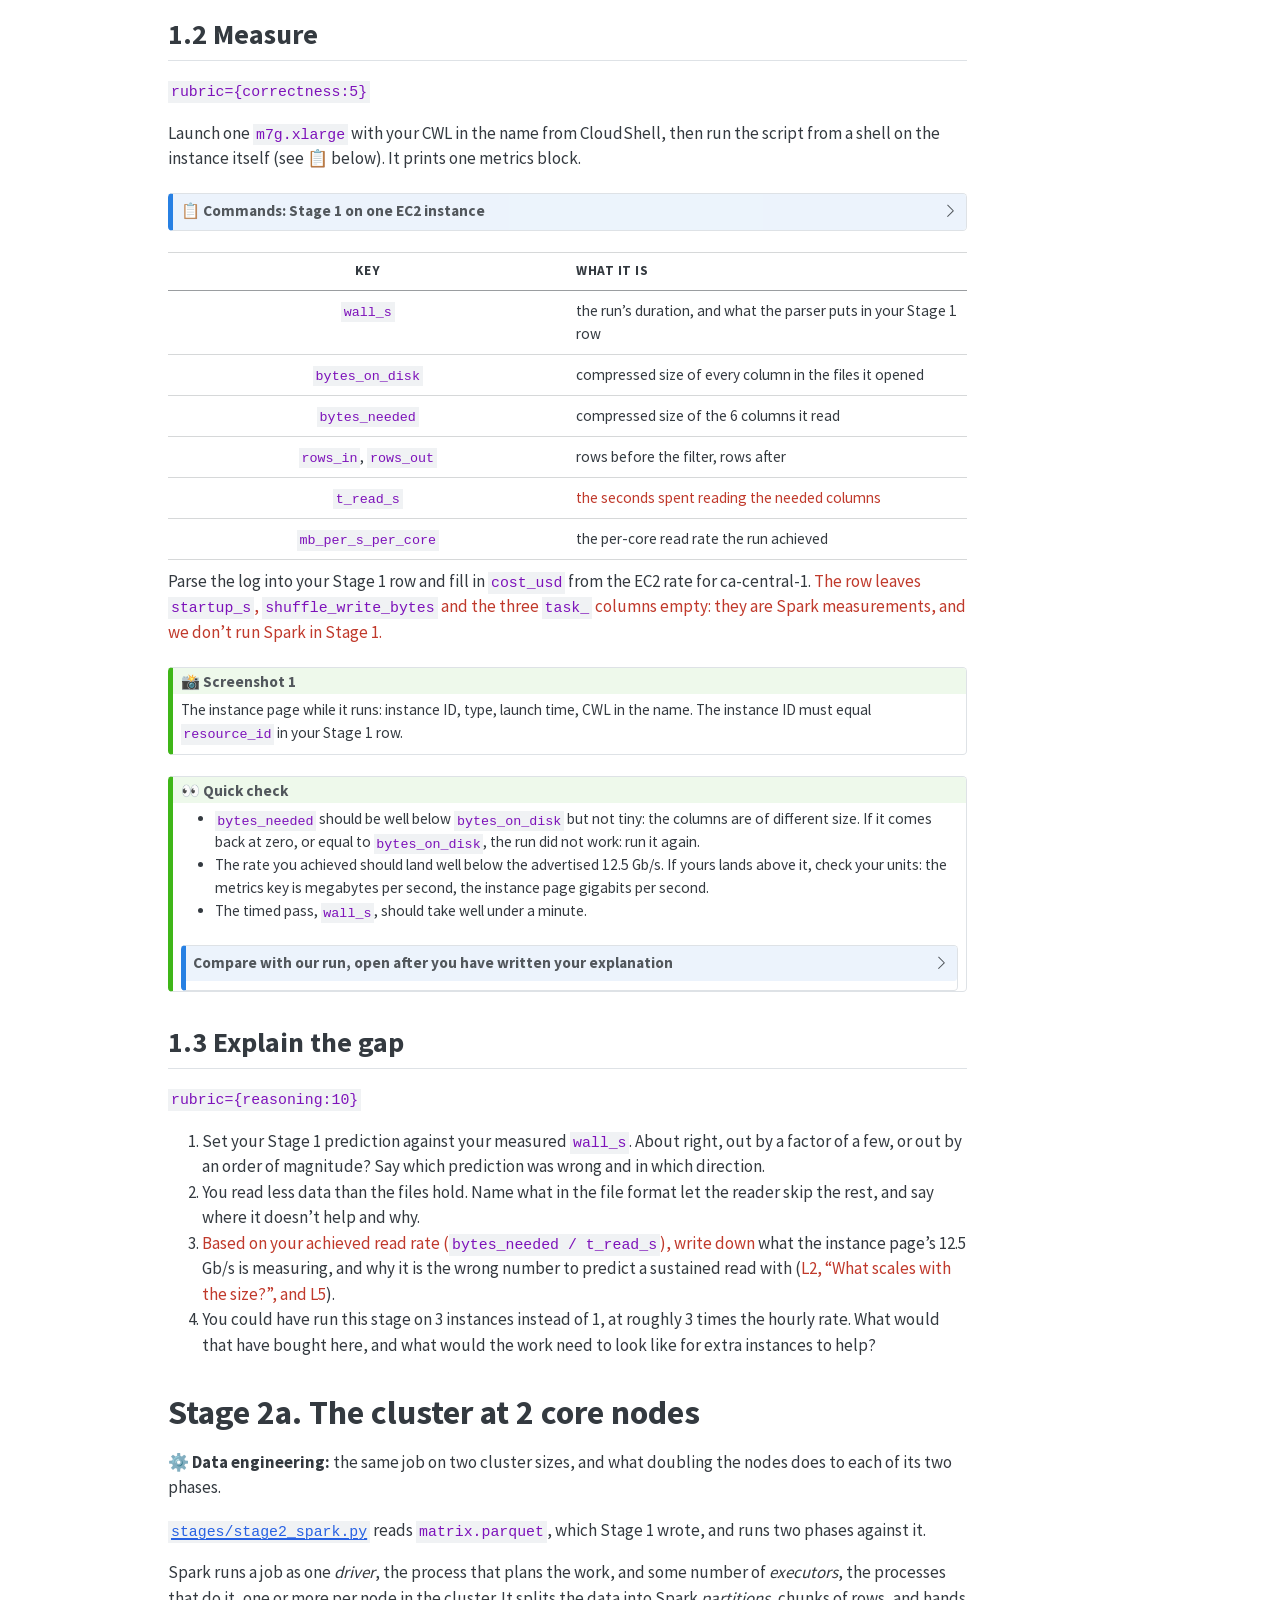
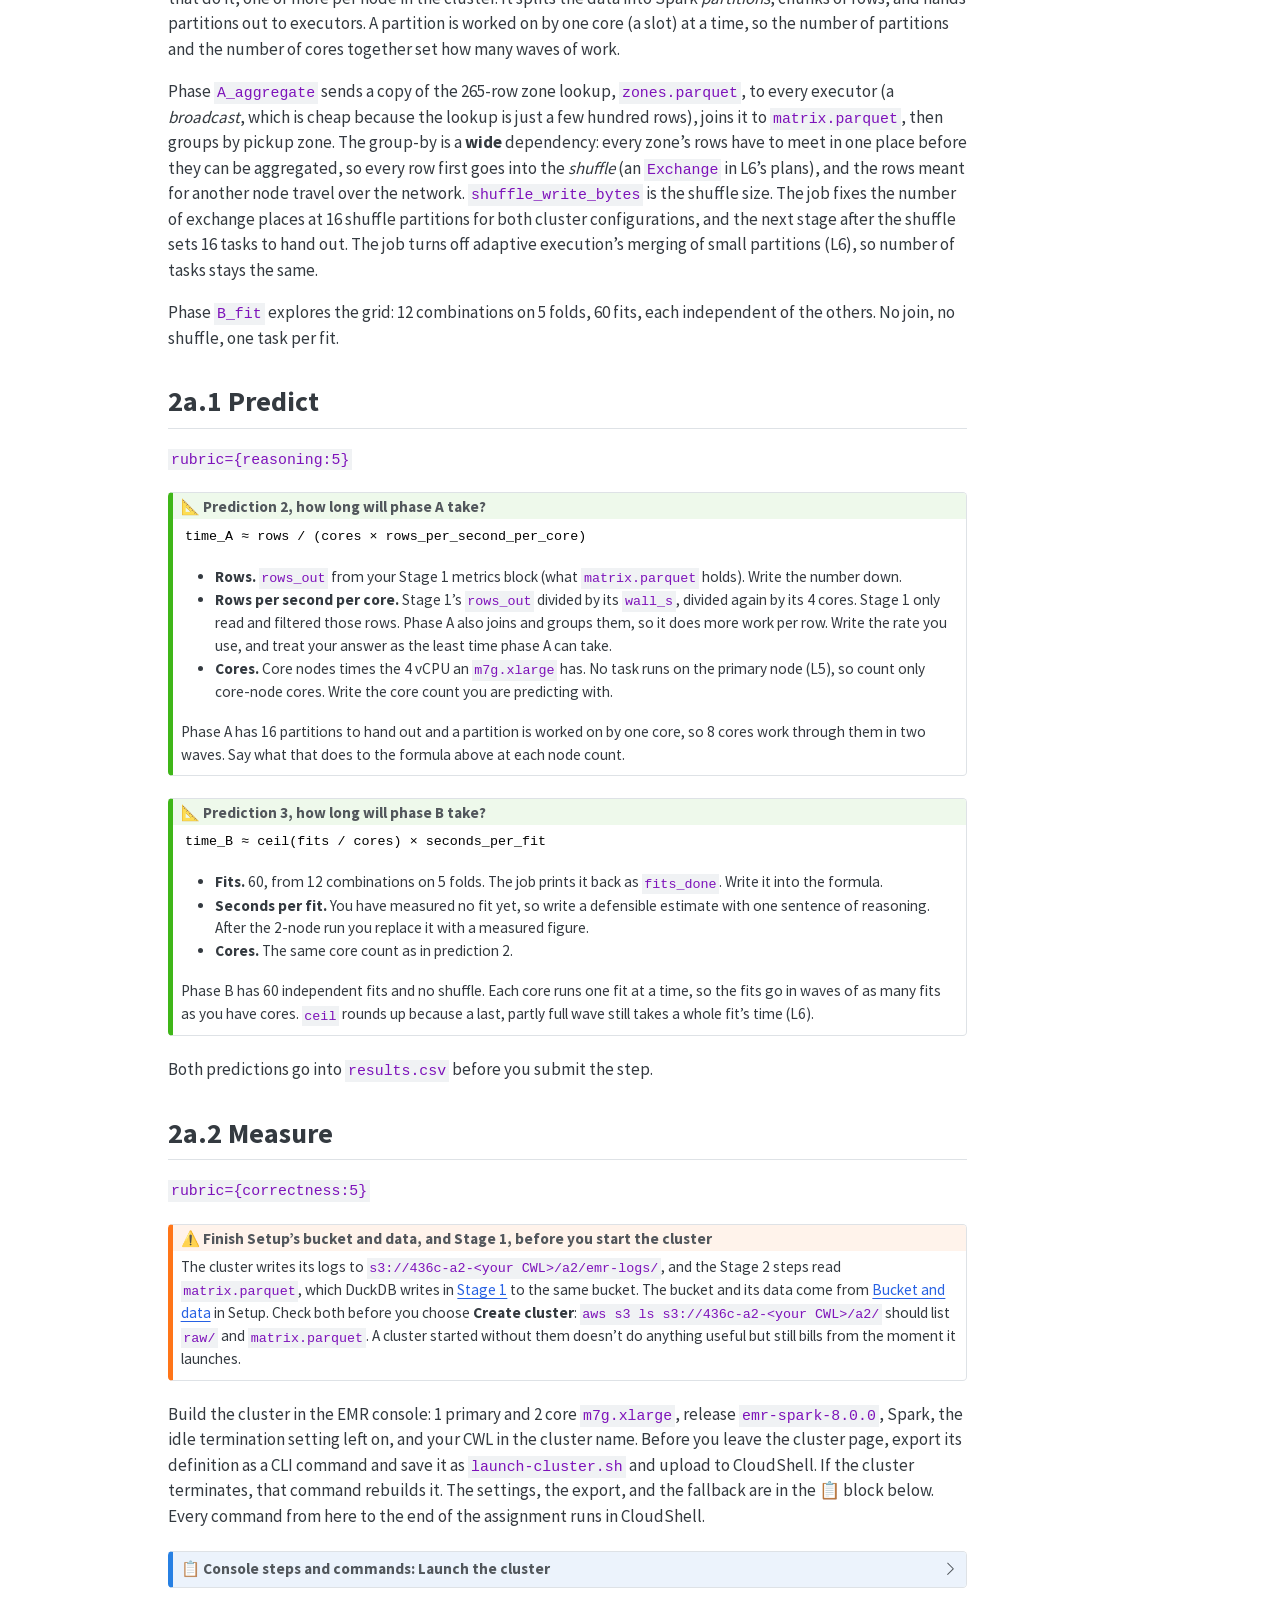
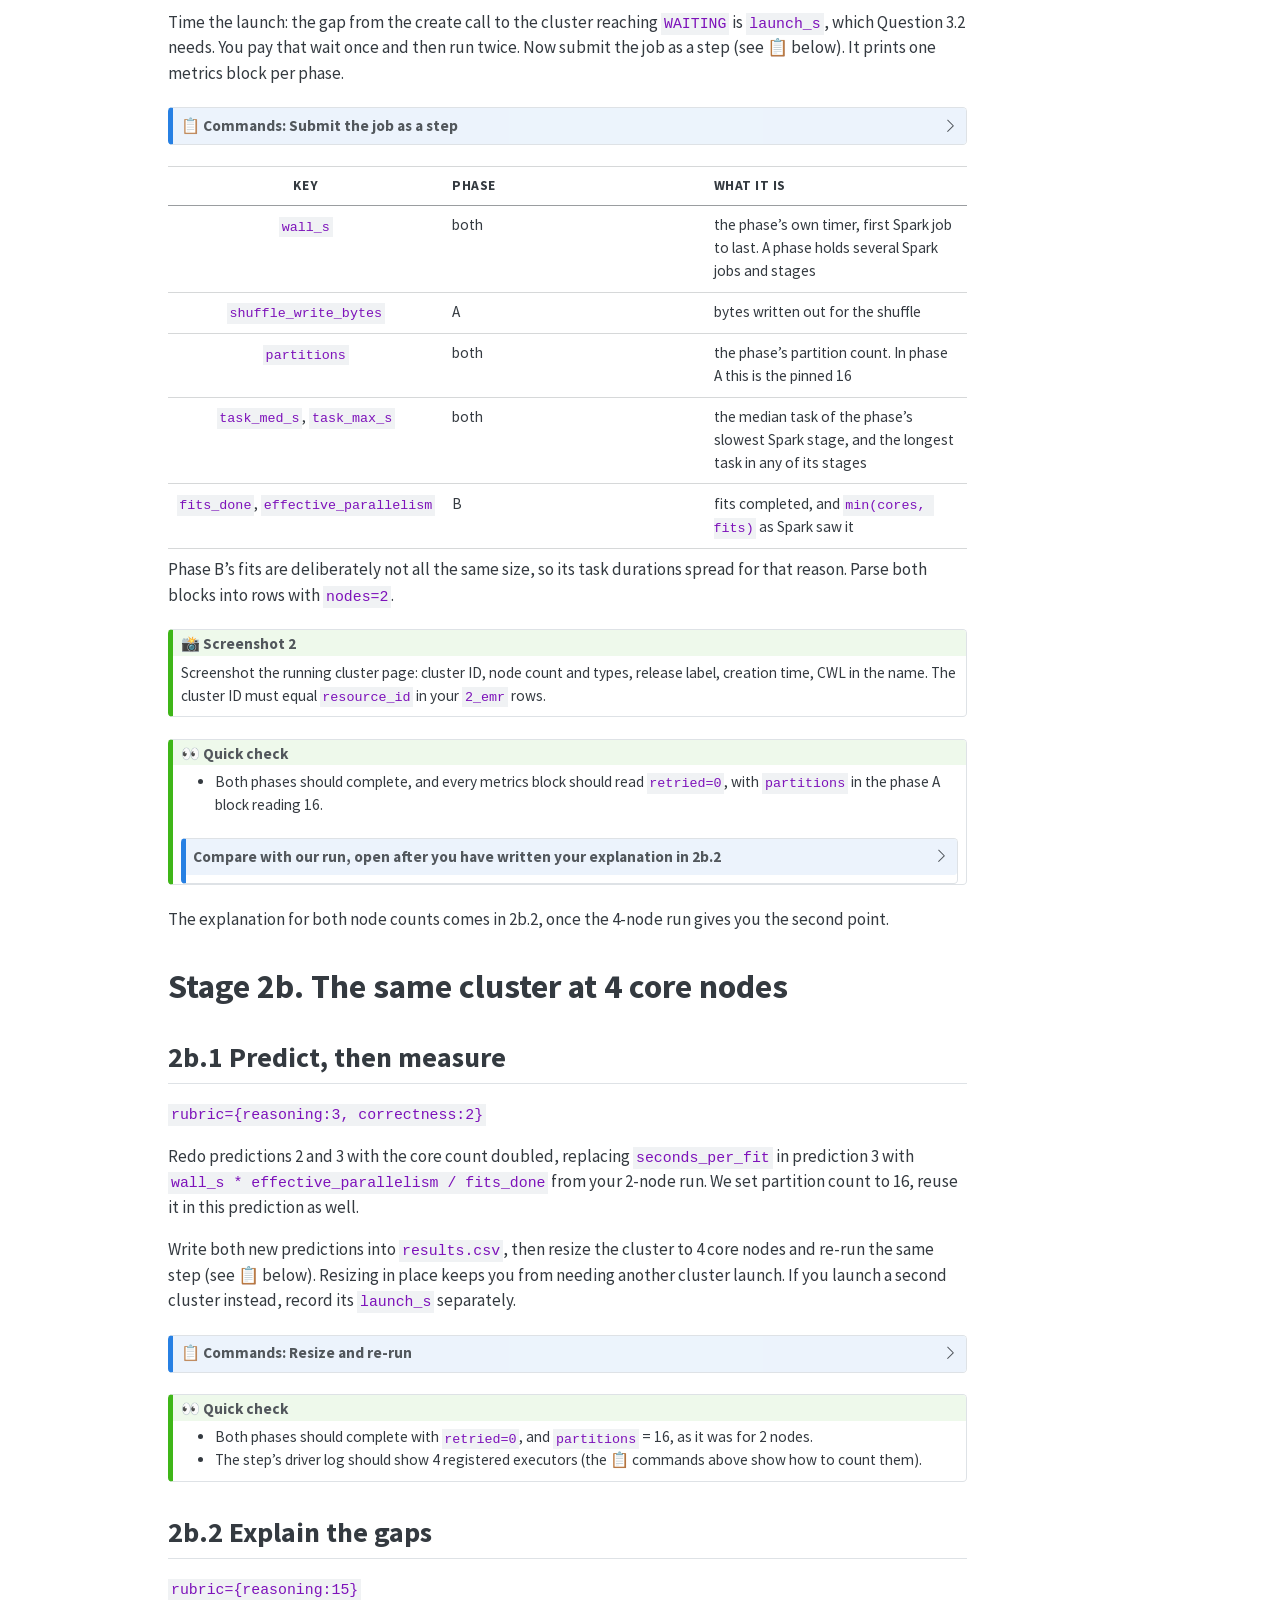
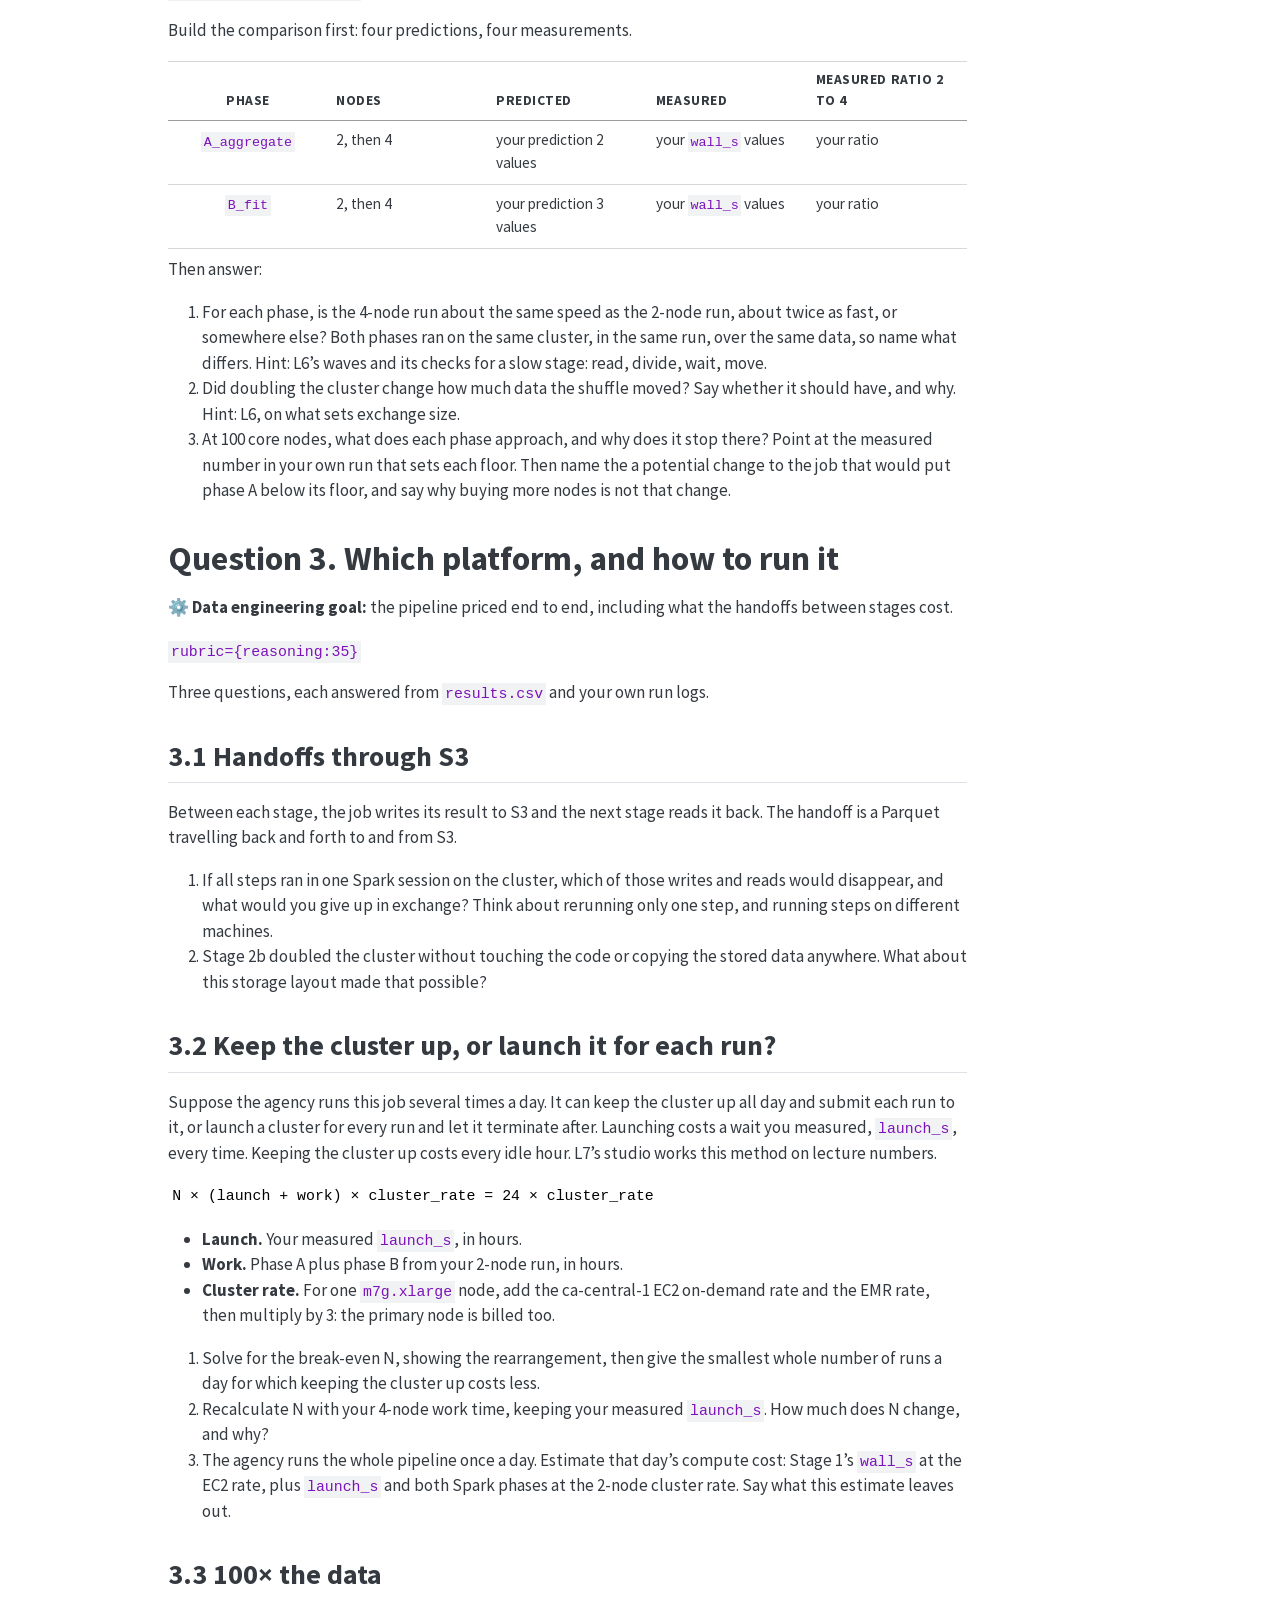
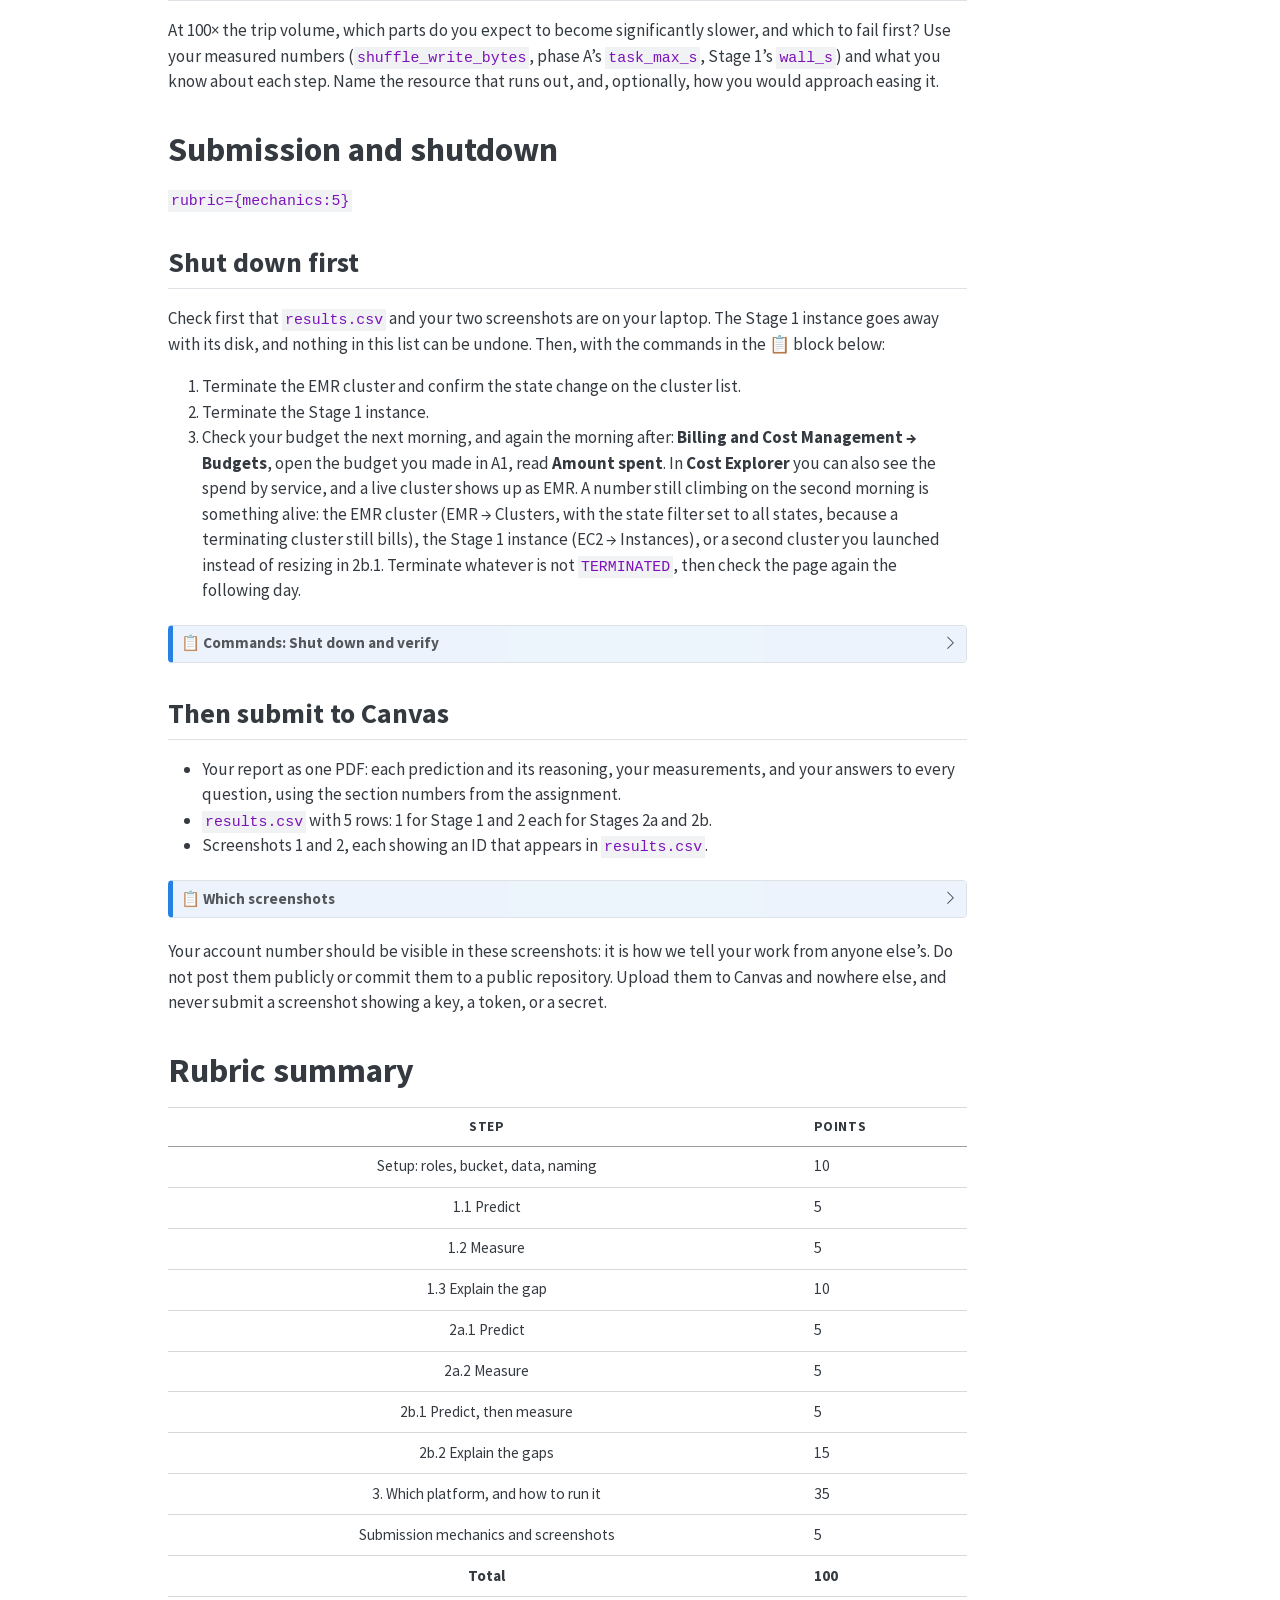
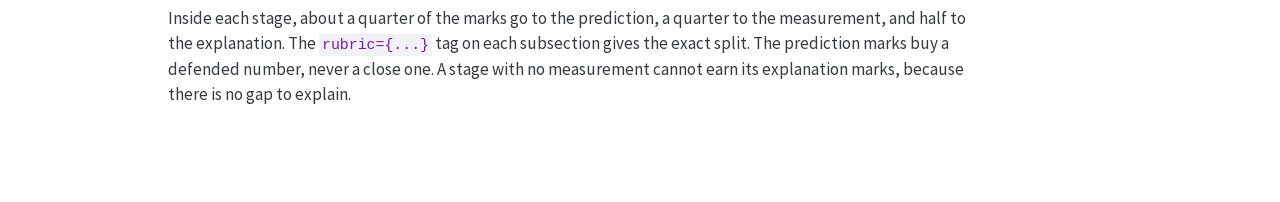
